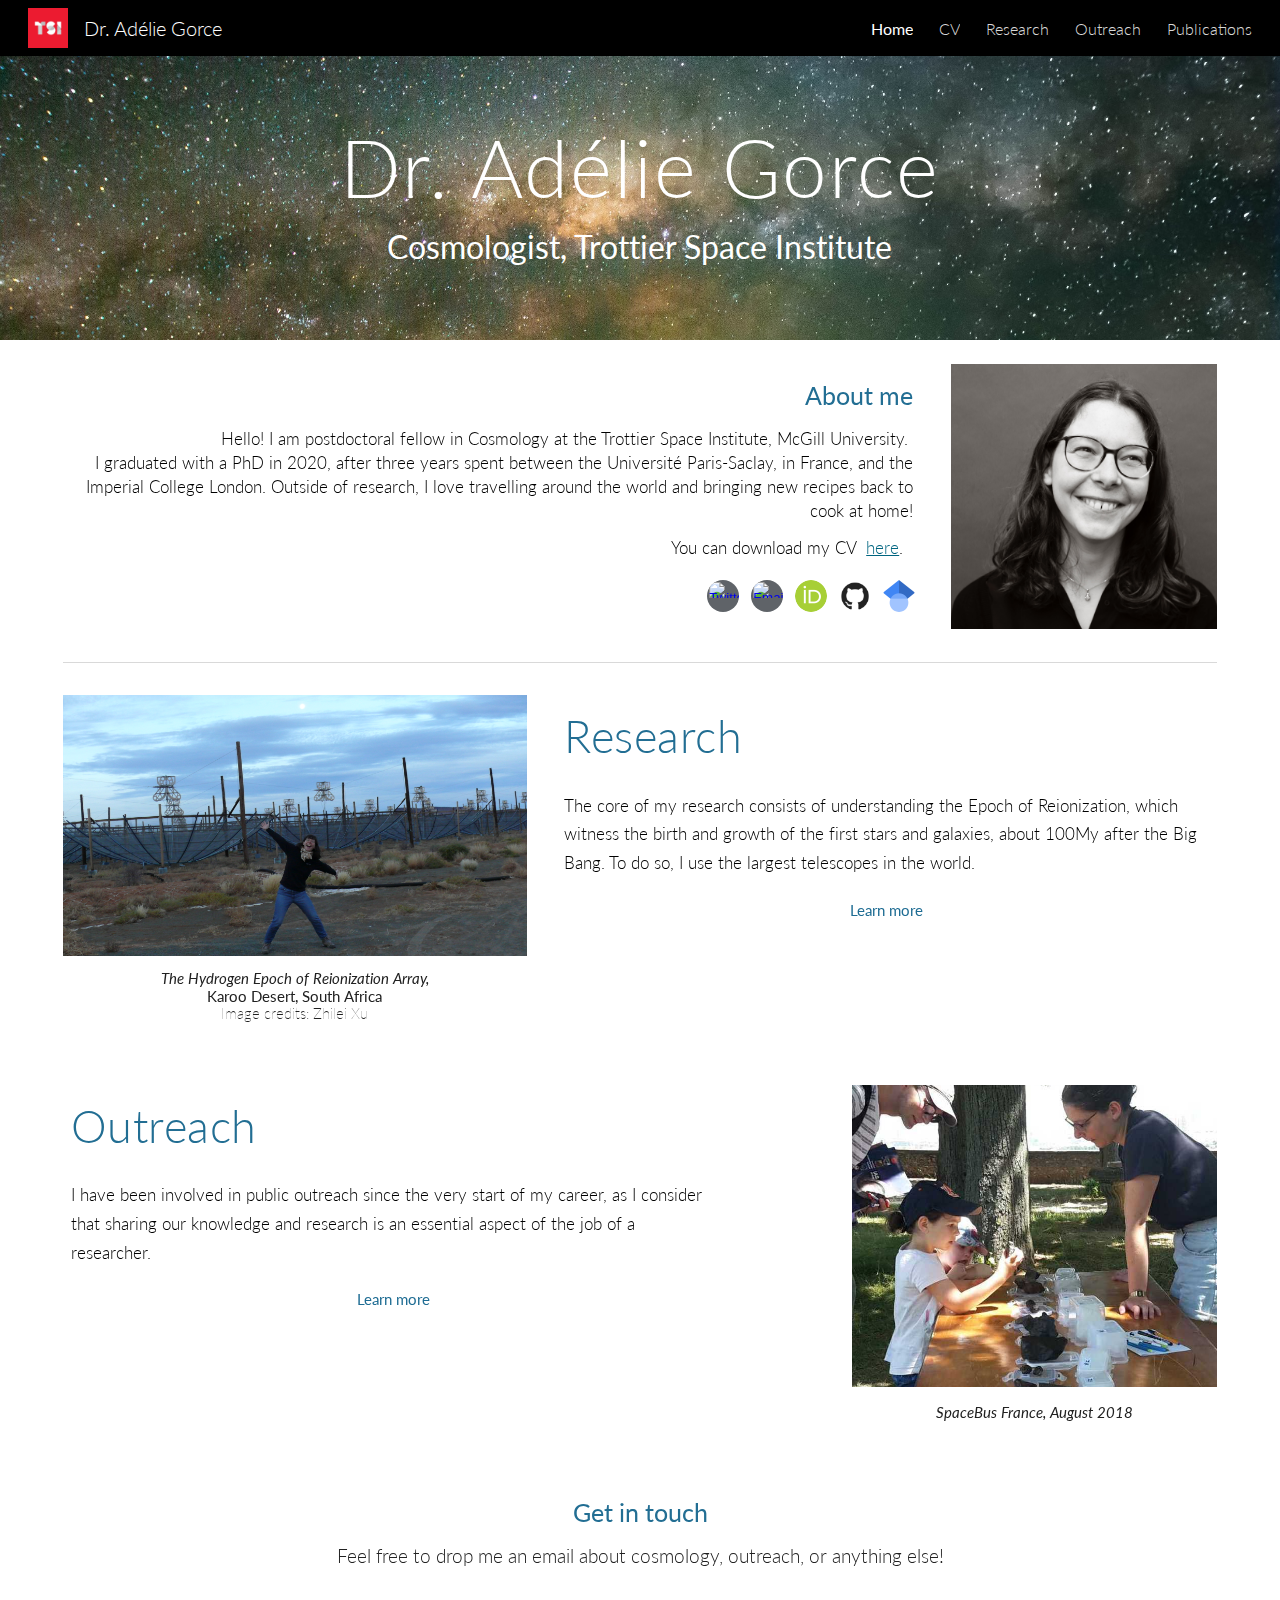
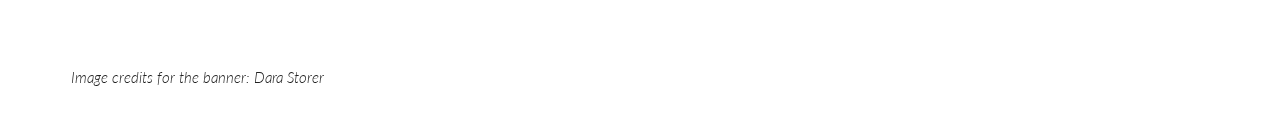
==== Home.html @ de523c7a "Added site pictures" ====
<!DOCTYPE html><html lang="en"><head><meta charset="utf-8"><script nonce="xFZ-DB6CaqC1_EtNDK1drQ">var DOCS_timing={}; DOCS_timing['sl']=new Date().getTime();</script><script nonce="xFZ-DB6CaqC1_EtNDK1drQ">function _DumpException(e) {throw e;}</script><script nonce="xFZ-DB6CaqC1_EtNDK1drQ">_docs_flag_initialData={"docs-ails":"docs_warm","docs-fwds":"docs_nf","docs-crs":"docs_crs_nfd","docs-fl":1,"docs-l1lc":7,"docs-l1lm":"unknown","docs-l2lc":7,"docs-l2lm":"unknown","docs-l2t":0,"docs-orl":9,"docs-shdn":1,"docs-tfh":"","info_params":{"token":"AHL0AtKto4W-mHdZw6TuOHR5piVI-UGzxw:1677596021120"},"docs-eohmo":false,"uls":"{\"langs\":[\"en_CA\"],\"itcs\":[],\"override\":\"\",\"selected\":\"\",\"activated\":false}","scotty_upload_url":"/upload/sites/resumable","docs-net-udmi":500000,"docs-net-udpt":40000,"docs-net-udur":"/upload/blob/sites","docs-net-usud":true,"docs-obsImUrl":"https://ssl.gstatic.com/docs/common/netcheck.gif","docs-efrsde":false,"docs-text-ewf":true,"docs-wfsl":["ca","da","de","en","es","fi","fr","it","nl","no","pt","sv"],"docs-efpsf":true,"docs-ejsfawf":false,"docs-eksfawf":false,"docs-edfn":true,"docs-efpsp":true,"docs-localstore-eidsilfm":false,"docs-ecfdsfj":false,"docs-esreff":false,"docs-ecuach":false,"docs-cclt":2033,"docs-ecci":false,"docs-esi":false,"docs-api-keys":{},"buildLabel":"atari_2023.08-Tue-0500_RC00","docs-show_debug_info":false,"ondlburl":"//docs.google.com","drive_url":"//drive.google.com","app_url":"https://sites.google.com/","docs-itrf":false,"docs-gsmd":"","docs-eidfc":true,"docs-msid":32767,"docs-mif":1000,"docs-icdmt":["image/png","image/jpeg"],"docs-rauiu":false,"docs-mip":50000000,"docs-eatt":false,"docs-mib":50000000,"docs-mid":2048,"docs-rid":1024,"docs-sup":"","docs-seu":"https://sites.google.com/d/1Ksxao2IYaR6INYoZJVdm6QwtVvaYiHre/edit","docs-crp":"/d/1Ksxao2IYaR6INYoZJVdm6QwtVvaYiHre/p/18YQhB7fpCAA8FFAHOoiD18oKYyTHAZwx/takeout","docs-crq":"siteRevision\u003d1\u0026pageRevision\u003d1\u0026token\u003dAIS0cV9vLoQZklnDi_GKvCwnA2Jg4npvSxKgDz4eSE83f6O3BTMgXRdWGaH1-l8qQHSl4VUTiTfdKbMxcvU7aQXYgAGaCE87TWa7Zk8my0Bp1fpsMbieu8lqMiqP8d5ZysvuR2vs7Vkn6w%3D%3D\u0026isHead\u003dtrue\u0026placeAllImagesInSiteDir\u003dfalse","docs-ucd":"docs.usercontent.google.com","docs-uptc":["lsrp","ca","sh","noreplica","tam","ntd","ths","ouid","sle","dl","hi","hi_ext","usp","urp","utm_source","utm_medium","utm_campaign","utm_term","utm_content"],"docs-doddn":"","docs-uddn":"","docs-cwsd":"","docs-spdy":false,"xdbcfAllowHostNamePrefix":true,"xdbcfAllowXpc":false,"docs-dbctc":false,"docs-ecid":false,"docs-iror":false,"docs-epq":false,"docs-gsoil":"docs_gsus","docs-ilbefsd":false,"docs-lbefm":0,"docs-lbesty":0,"docs-thtea":false,"docs-tdc":"[{\"id\":\"0:Basics\",\"name\":\"Basics\",\"deletedIds\":[]},{\"id\":\"0:Brochures\",\"name\":\"Brochures \\u0026 newsletters\",\"deletedIds\":[]},{\"id\":\"0:Calendars\",\"name\":\"Calendars \\u0026 schedules\",\"deletedIds\":[]},{\"id\":\"0:Business\",\"name\":\"Contracts, onboarding, and other forms\",\"deletedIds\":[]},{\"id\":\"0:Finance\",\"name\":\"Finance \\u0026 accounting\",\"deletedIds\":[]},{\"id\":\"0:Letters\",\"name\":\"Letters\",\"deletedIds\":[]},{\"id\":\"0:Reports\",\"name\":\"Reports \\u0026 proposals\",\"deletedIds\":[]},{\"id\":\"0:Planners\",\"name\":\"Trackers\",\"deletedIds\":[]},{\"id\":\"Unparented\",\"name\":\"Uncategorized\",\"deletedIds\":[\"0:NoTemplateCategories\"]}]","docs-ttt":0,"docs-tcdtc":"[]","docs-mtdl":500,"docs-ividtg":false,"docs-tdcp":0,"docs-tdvc":false,"docs-tmbp":false,"docs-hetsdd":false,"docs-hetsdiaow":false,"docs-tintd":false,"docs-tafl":true,"docs-erdiiv":false,"docs-ecei":false,"docs-acap":["docs.security.access_capabilities",1,1,1,1,1,1,1,1,1,1,1,1,1,1,1,0,1,1,0,0,0,0],"docs-ci":"1Ksxao2IYaR6INYoZJVdm6QwtVvaYiHre","docs-eccfs":false,"docs-eefufd":false,"docs-ndt":"Untitled site","docs-prn":"Google Sites","docs-een":false,"docs-as":"","docs-etdimo":false,"docs-mdck":"","docs-mriim":1800000,"docs-eccbs":false,"docs-rlmp":true,"docs-mmpt":9000,"docs-erd":false,"docs-erfar":false,"docs-ensb":false,"docs-ddts":false,"docs-uootuns":false,"docs-amawso":false,"docs-ofmpp":false,"docs-anlpfdo":false,"docs-eslars":true,"docs-eem":false,"docs-phe":"","docs-glu":"","docs-wsu":"","docs-wsup":"","docs-pse":"PROD","docs-sccfo":"PROD","docs-eridm":false,"docs-pid":"101232132586285736012","docs-eedmlf":false,"docs-emmda":false,"docs-ricocpb":false,"docs-rdowr":false,"docs-effnp":false,"docs-cttmtbr":0,"docs-eaaswoc":false,"docs-edlo":false,"docs-cttmteq":0,"docos-edces":false,"docs-dec":false,"docs-eiasrpu":false,"docs-ectt":false,"docs-ebbouf":false,"docs-ecgd":false,"docs-pcfloc":false,"docs-dsps":false,"docs-embmd":true,"docs-hft":"","docs-ececs":false,"docs-ecurf":false,"docs-efsii":false,"docs-elcfd":false,"docs-edmitm":false,"docs-enjec":false,"server_time_ms":1677596021123,"gaia_session_id":"","app-bc":"#3f51b5","enable_iframed_embed_api":false,"docs-isb":false,"docs-agdc":false,"docs-anddc":true,"docs-adndldc":false,"docs-dhnap":"sites.google.com","docs-ds":"https","docs-text-efrnma":false,"docs-clibs":1000,"docs-cirts":0,"docs-cide":true,"docs-cn":"","docs-dom":false,"docs-epbqbl":false,"docs-ecer":false,"docs-ecir":false,"docs-ecssl":false,"docs-ecped":false,"docs-ecprgba":false,"docs-eccc":false,"docs-echiu":true,"docs-edpq":false,"docs-edamc":false,"docs-edomic":false,"docos-eddltc":true,"docos-edcab":true,"docs-eddm":false,"docs-edsi":false,"kix-edrat":false,"kix-edratv2":false,"docs-edhqlfr":false,"docs-eehlb":false,"docs-reiie":true,"docs-fwd":false,"docs-efpgwb":false,"docs-efu":false,"docs-eibu":false,"docs-eibs":false,"docs-eiecr":true,"docs-eimlfh":false,"docs-eiemu":false,"docs-eir":false,"docs-elds":false,"docs-eoso":false,"docs-epmi":false,"docs-eph":false,"docs-epat":true,"docs-net-erseh":false,"docs-esbws":false,"kix-eshcmp":false,"docs-essph":false,"docs-eswwu":false,"docs-ete":false,"docs-eud":false,"docs-eult":false,"docs-ekwb":false,"docs-extcd":false,"docs-net-ehfeb":false,"docs-hcwidu":false,"docs-ipmmp":true,"docs-ipuv":true,"docs-tdd":false,"docs-plimif":20.0,"docs-rsc":"","docs-rgifem":true,"docs-sptm":false,"docs-ssi":false,"docs-uenla":false,"docs-uetm":false,"docs-uht":"","docs-uoci":"","docs-wia":"MORE_ICONS","docs-gth":"","docs-ndsom":[],"docs-dm":"application/vnd.google-apps.drive-sdk.897606708560","docs-sdsom":[],"docs-po":"https://sites.google.com","docs-to":"https://sites.google.com","docs-egit":false,"opendv":false,"onePickImportDocumentUrl":"","opmbs":50000000,"opmpd":7071,"opbu":"https://docs.google.com/picker","opru":"https://sites.google.com/relay.html","opdu":true,"ophi":"atari","opst":"","opuci":"","docs-eopiiv2":true,"projector_base_url":"//drive.google.com","docs-drk":[],"docs-erkpp":false,"docs-erkfsu":true,"docs-pn":171,"docs-ct":"s","docs-rn":1989902459,"docs-idu":false,"docs-cpv":1,"docs-hecud":false,"docs-heoi":false,"docs-urouih":false,"docs-alu":"https://myaccount.google.com/language","docs-hue":"adelie.gorce@gmail.com","docs-ect":true,"docs-edt":true,"docs-cpks":["[\"bfc5b9f7080895e1\",\"AAVFbsEjDxE7R4aJxmsNcJ5FoTrox9UhHFRX4Oqv4SLa9colWlBo18YkP3C+mSDJFdw9d/3FL06j\"]","[\"d2118726c1ac2cba\",\"AK2fzyAWh124qkiPYFdPR1HVyWSWtb2IZgOocLkpN+VhOi+GSoo4aqaw73eFpBOv1SmlVcksYKdu\"]"],"docs-hasid":"Sites","docs-hdod":"sites.google.com","docs-ehci":false,"docs-hdck":"AIzaSyCF97XfLoejM9NhWDAZeOcjC6kOEsEmv6A","docs-hucs":true,"docs-hufcm":false,"docs-hunca":false,"docs-cbrs":50,"docs-caru":"https://clients6.google.com","docs-cbau":"https://drive.google.com","docs-cfru":"https://lh3.google.com","docs-ctak":"AIzaSyAWGrfCCr7albM3lmCc937gx4uIphbpeKQ","docs-cgav":0,"docs-cci":2,"docs-gap":"/drive/v2internal","jobset":"prod","docs-eafn":false,"docs-nad":"sites.google.com","docs-ccwt":80,"docs-epcc":false,"docs-eqspdcc":false,"docs-eqspdcd":false,"docs-esehbc":false,"docs-esehbd":false,"docs-sqcuu":true,"docs-uaid":false,"docs-uaqs":0,"docs-sol":false,"docs-dvs":1,"docs-dac":1,"docs-ilbrc":true,"docs-dlpe":false,"docs-eirj":false,"docs-erre":true,"docs-epvh":false,"docs-erfm":true,"enable_omnibox":true,"docs-eqam":false,"docs-euaool":false,"docs-eua":false,"docs-ebfgf":false,"docs-uahnt":"","docs-esap":true,"docs-efib":false,"docs-se":false,"docs-eaa":false,"docs-eecs":false,"docs-eisib":true,"docs-emtr":false,"docs-dafjera":false,"docs-daflia":false,"docs-dafgfma":false,"docs-fta-fnrhci":false,"docs-essu":true,"atari-emtpr":false,"atari-ebidm":true,"atari-ebids":false,"atari-emasgcfrg":true,"atari-edtm":true,"atari-eibrm":false,"atari-ectm":false,"atari-ects":false,"atari-ebam":true,"docs-text-elei":false,"docs-text-usc":true,"atari-bae":true,"docs-text-etsrdpn":false,"docs-text-etsrds":false,"docs-text-erdfs":false,"docs-text-encps":false,"docs-text-eeves":false,"docs-text-endes":false,"docs-text-etocls":false,"docs-text-escpv":false,"docs-text-efts":false,"docs-text-ecfs":false,"docs-text-ecss":false,"docs-text-evs":false,"docs-text-etvs":false,"docs-text-etvls":false,"docs-text-ethples":false,"docs-text-echs":false,"docs-text-eessips":false,"docs-text-eesntps":false,"docs-text-eesss":false,"docs-text-etls":false,"docs-text-eses":false,"docs-text-etes":false,"docs-text-ems":false,"docs-text-edctps":false,"docs-text-edctzs":false,"docs-text-eetsfem":false,"docs-text-eetpm":false,"docs-text-lns":false,"docs-text-ttts":false,"docs-text-edhcfs":false,"docs-text-etb":false,"docs-text-esbefr":false,"docs-text-ipi":false,"docs-etshc":false,"docs-text-tbcb":2.0E7,"docs-text-ftls":true,"docs-efsmsdl":false,"docs-euoftm":false,"docs-text-etof":false,"docs-etbe":false,"docs-text-ehlb":false,"docs-text-epa":true,"docs-text-ecls":true,"docs-text-enbcr":false,"docs-text-svofc":false,"atari-esrt":true,"atari-ofdu":"https://docs.google.com/picker?protocol\u003dgadgets\u0026parent\u003dhttps://sites.google.com/relay.html\u0026hostId\u003datari-fonts\u0026title\u003dFonts\u0026hl\u003den\u0026origin\u003dhttps://sites.google.com\u0026navHidden\u003dtrue\u0026multiselectEnabled\u003dtrue\u0026selectButtonLabel\u003dOK\u0026nav\u003d((%22fonts%22))","atari-jefp":"/_/jserror","enable_csi":false,"csi_service_name":"","docs-jepp":"/_","docs-fpid":104240,"docs-enable_feedback_svg":true,"docs-hauc":true,"docs-huogmb":true,"docs-eeii":false,"docs-eldi":false,"docs-dli":false,"docs-liap":"/logImpressions","ilcm":{"eui":"AHKXmL31z0BInPYUME2AAj6kpFmcTyAXAlgvGrfe6F2slxtVBKUiAkSD0w2KB1AzeS_rpISUmpqK","je":1,"sstu":1677596021131846,"si":"CMyUqpe8uP0CFRFfHwodZnMFPQ","gsc":null,"ei":[5703839,5704621,5706832,5706836,5707711,5724153,5734412,5735806,5737254,5737441,5737800,5738529,5740814,5743124,5747263,5748029,5751766,5752694,5753329,5754229,5760348,5760827,5762729,5764268,5765551,5766777,5767851,5772865,5773678,5773834,5774347,5774385,5776517,5776853,5776917,5777194,5779802,5780205,14101306,14101502,14101510,14101534,48966122,49369425,49372443,49375322,49376001,49378889,49451559,49453045,49453794,49472071,49487578,49499456,49512373,49622831,49623181,49624080,49644023,49700904,49703991,49765382,49796937,49816165,49822929,49837788,49839579,49842863,49882822,49898325,49923487,49973419,49979307,50022334,50263472,50291080,50313182,50322323],"crc":0,"cvi":[]},"docs-ccdil":false,"docs-eil":true,"docs-eoi":false,"docs-ema":true,"docs-emi":true,"docs-eeytpgc":true,"docs-feytpgc":false,"docs-nrfd":false,"docs-dcr":false,"docs-saww":false,"docs-eytpgcv":0,"docs-jscb":false}; _docs_flag_cek='OqGLvfO_6z3NbFba77vbjQ\x3d\x3d'; if (window['DOCS_timing']) {DOCS_timing['ifdld']=new Date().getTime();}</script><meta name="viewport" content="width=device-width, initial-scale=1"><meta http-equiv="X-UA-Compatible" content="IE=edge"><meta name="referrer" content="strict-origin-when-cross-origin"><link rel="icon" href="https://ssl.gstatic.com/atari/images/public/favicon.ico"><link href="https://fonts.googleapis.com/css?family=Lato%3A300%2C300italic%2C400%2C400italic%2C700%2C700italic&display=swap" rel="stylesheet" nonce="IoZYrYeXfXjmvQR4C-hB-g"><link href="https://fonts.googleapis.com/css?family=Google+Sans:400,500|Roboto:300,400,500,700|Source+Code+Pro:400,700&display=swap" rel="stylesheet" nonce="IoZYrYeXfXjmvQR4C-hB-g"><style nonce="IoZYrYeXfXjmvQR4C-hB-g">@media only screen and (max-width: 479px){.puwcIf{font-size: 20.0pt;}}@media only screen and (min-width: 480px) and (max-width: 767px){.puwcIf{font-size: 22.0pt;}}@media only screen and (min-width: 768px) and (max-width: 1279px){.puwcIf{font-size: 24.0pt;}}@media only screen and (min-width: 1280px){.puwcIf{font-size: 24.0pt;}}@media only screen and (max-width: 479px){.afVDVd{font-size: 40.0pt;}}@media only screen and (min-width: 480px) and (max-width: 767px){.afVDVd{font-size: 51.0pt;}}@media only screen and (min-width: 768px) and (max-width: 1279px){.afVDVd{font-size: 60.0pt;}}@media only screen and (min-width: 1280px){.afVDVd{font-size: 60.0pt;}}</style><style nonce="IoZYrYeXfXjmvQR4C-hB-g">/*! normalize.css v2.1.1 | MIT License | git.io/normalize */article,aside,details,figcaption,figure,footer,header,hgroup,main,nav,section,summary{display:block}audio,canvas,video{display:inline-block}audio:not([controls]){display:none;height:0}[hidden]{display:none}html{font-family:sans-serif;-ms-text-size-adjust:100%;-webkit-text-size-adjust:100%}body{margin:0}a:focus{outline:thin dotted}a:active,a:hover{outline:0}h1{font-size:2em;margin:.67em 0}abbr[title]{border-bottom:1px dotted}b,strong{font-weight:bold}dfn{font-style:italic}hr{box-sizing:content-box;height:0}mark{background:#ff0;color:#000}code,kbd,pre,samp{font-family:monospace,serif;font-size:1em}pre{white-space:pre-wrap}q{quotes:"\201C" "\201D" "\2018" "\2019"}small{font-size:80%}sub,sup{font-size:75%;line-height:0;position:relative;vertical-align:baseline}sup{top:-.5em}sub{bottom:-.25em}img{border:0}svg:not(:root){overflow:hidden}figure{margin:0}fieldset{border:1px solid #c0c0c0;margin:0 2px;padding:.35em .625em .75em}legend{border:0;padding:0}button,input,select,textarea{font-family:inherit;font-size:100%;margin:0}button,input{line-height:normal}button,select{text-transform:none}button,html input[type="button"],input[type="reset"],input[type="submit"]{-webkit-appearance:button;cursor:pointer}button[disabled],html input[disabled]{cursor:default}input[type="checkbox"],input[type="radio"]{box-sizing:border-box;padding:0}input[type="search"]{-webkit-appearance:textfield;box-sizing:content-box}input[type="search"]::-webkit-search-cancel-button,input[type="search"]::-webkit-search-decoration{-webkit-appearance:none}button::-moz-focus-inner,input::-moz-focus-inner{border:0;padding:0}textarea{overflow:auto;vertical-align:top}table{border-collapse:collapse;border-spacing:0}.VIpgJd-TzA9Ye-eEGnhe{position:relative;display:-moz-inline-box;display:inline-block}* html .VIpgJd-TzA9Ye-eEGnhe{display:inline}*:first-child+html .VIpgJd-TzA9Ye-eEGnhe{display:inline}group,row,tile{display:block}.XKSfm-Sx9Kwc,.XKSfm-Sx9Kwc-xJ5Hnf{z-index:110}html{height:100%}body{height:100%;padding:0}.fktJzd *,.fktJzd *:before,.fktJzd *:after{-webkit-box-sizing:border-box;-webkit-box-sizing:border-box;box-sizing:border-box}.LS81yb,.oKdM2c{width:100%;margin-top:0;margin-bottom:0;max-width:1280px;*zoom:1}.LS81yb{padding-left:5px;padding-right:5px}.JNdkSc,.jXK9ad,.oaCj6d{-webkit-box-sizing:border-box;box-sizing:border-box;display:inline-block;padding-left:0;padding-right:0;position:relative;vertical-align:top;width:100%}.jXK9ad-SmKAyb{width:100%}.vB4mjb{-webkit-align-items:center;align-items:center;height:64px;display:-webkit-box;display:-webkit-flex;display:flex;-webkit-justify-content:center;justify-content:center;padding:0 12px;width:100%}.jCzMm{overflow:hidden;overflow-wrap:break-word}@media only screen and (max-width:479px){.vB4mjb{height:48px;padding:0 6px}.vB4mjb.phf0q{-webkit-flex-direction:column;flex-direction:column;height:96px}.jCzMm{margin-top:4px;margin-bottom:12px;overflow:hidden;text-align:center;text-overflow:ellipsis;white-space:nowrap;width:100%}.vKRmoe{margin-bottom:8px}.vB4mjb .vKRmoe{padding-left:0}}.vKRmoe{display:-webkit-box;display:-webkit-flex;display:flex;padding-left:23px}.cc0d9d{-webkit-box-flex:0;-webkit-flex:0;flex:0;position:relative;margin-top:10px;display:-webkit-box;display:-webkit-flex;display:flex;-webkit-box-orient:horizontal;-webkit-box-direction:normal;-webkit-flex-direction:row;flex-direction:row;-webkit-box-pack:center;-webkit-justify-content:center;justify-content:center;-webkit-box-align:center;-webkit-align-items:center;align-items:center}.ZbQFKd{height:10px;width:10px;margin:0 4px;background-color:rgb(189,193,198);border-radius:50%;display:inline-block;-webkit-transition:background-color .6s ease,width .4s ease-in-out,height .4s ease-in-out;transition:background-color .6s ease,width .4s ease-in-out,height .4s ease-in-out}.ZbQFKd.iBBDgd{height:0;width:0;margin:0}.ZbQFKd.qIwn1b{height:8px;width:8px}.ZbQFKd.kshb5{height:6px;width:6px}.dVFkob{-webkit-box-flex:0;-webkit-flex:0 1 1.2em;flex:0 1 1.2em;height:1.2em;overflow:hidden;padding:0 8px;text-align:center;display:-webkit-box;display:-webkit-flex;display:flex;-webkit-box-pack:center;-webkit-justify-content:center;justify-content:center;-webkit-box-orient:vertical;-webkit-box-direction:normal;-webkit-flex-direction:column;flex-direction:column;margin-top:10px;position:relative;font-size:9pt}.Ecdcnc{overflow:hidden;position:relative;text-overflow:ellipsis;white-space:nowrap}.L6cTce{display:none!important}::-webkit-scrollbar{height:16px;overflow:visible}::-webkit-scrollbar-button{height:0;width:0}::-webkit-scrollbar-track{background-clip:padding-box;border:solid transparent;border-width:0 0 0 4px}::-webkit-scrollbar-track:horizontal{border-width:4px 0 0}::-webkit-scrollbar-track:hover{background-color:rgba(0,0,0,.05);-webkit-box-shadow:inset 1px 0 0 rgba(0,0,0,.1);box-shadow:inset 1px 0 0 rgba(0,0,0,.1)}::-webkit-scrollbar-track:horizontal:hover{-webkit-box-shadow:inset 0 1px 0 rgba(0,0,0,.1);box-shadow:inset 0 1px 0 rgba(0,0,0,.1)}::-webkit-scrollbar-track:active{background-color:rgba(0,0,0,.05);-webkit-box-shadow:inset 1px 0 0 rgba(0,0,0,.14),inset -1px 0 0 rgba(0,0,0,.07);box-shadow:inset 1px 0 0 rgba(0,0,0,.14),inset -1px 0 0 rgba(0,0,0,.07)}::-webkit-scrollbar-track:horizontal:active{-webkit-box-shadow:inset 0 1px 0 rgba(0,0,0,.14),inset 0 -1px 0 rgba(0,0,0,.07);box-shadow:inset 0 1px 0 rgba(0,0,0,.14),inset 0 -1px 0 rgba(0,0,0,.07)}.tk3N6e-qrhCuc-to915::-webkit-scrollbar-track:hover{background-color:rgba(255,255,255,.1);-webkit-box-shadow:inset 1px 0 0 rgba(255,255,255,.2);box-shadow:inset 1px 0 0 rgba(255,255,255,.2)}.tk3N6e-qrhCuc-to915::-webkit-scrollbar-track:horizontal:hover{-webkit-box-shadow:inset 0 1px 0 rgba(255,255,255,.2);box-shadow:inset 0 1px 0 rgba(255,255,255,.2)}.tk3N6e-qrhCuc-to915::-webkit-scrollbar-track:active{background-color:rgba(255,255,255,.1);-webkit-box-shadow:inset 1px 0 0 rgba(255,255,255,.25),inset -1px 0 0 rgba(255,255,255,.15);box-shadow:inset 1px 0 0 rgba(255,255,255,.25),inset -1px 0 0 rgba(255,255,255,.15)}.tk3N6e-qrhCuc-to915::-webkit-scrollbar-track:horizontal:active{-webkit-box-shadow:inset 0 1px 0 rgba(255,255,255,.25),inset 0 -1px 0 rgba(255,255,255,.15);box-shadow:inset 0 1px 0 rgba(255,255,255,.25),inset 0 -1px 0 rgba(255,255,255,.15)}::-webkit-scrollbar-thumb{min-height:28px;padding:100px 0 0;-webkit-box-shadow:inset 1px 1px 0 rgba(0,0,0,.1),inset 0 -1px 0 rgba(0,0,0,.07);box-shadow:inset 1px 1px 0 rgba(0,0,0,.1),inset 0 -1px 0 rgba(0,0,0,.07)}::-webkit-scrollbar-thumb:horizontal{border-width:6px 1px 1px;padding:0 0 0 100px;-webkit-box-shadow:inset 1px 1px 0 rgba(0,0,0,.1),inset -1px 0 0 rgba(0,0,0,.07);box-shadow:inset 1px 1px 0 rgba(0,0,0,.1),inset -1px 0 0 rgba(0,0,0,.07)}::-webkit-scrollbar-thumb:hover{-webkit-box-shadow:inset 1px 1px 1px rgba(0,0,0,.25);box-shadow:inset 1px 1px 1px rgba(0,0,0,.25)}::-webkit-scrollbar-thumb:active{-webkit-box-shadow:inset 1px 1px 3px rgba(0,0,0,.35);box-shadow:inset 1px 1px 3px rgba(0,0,0,.35)}.tk3N6e-qrhCuc-to915::-webkit-scrollbar-thumb{background-color:rgba(255,255,255,.3);-webkit-box-shadow:inset 1px 1px 0 rgba(255,255,255,.15),inset 0 -1px 0 rgba(255,255,255,.1);box-shadow:inset 1px 1px 0 rgba(255,255,255,.15),inset 0 -1px 0 rgba(255,255,255,.1)}.tk3N6e-qrhCuc-to915::-webkit-scrollbar-thumb:horizontal{-webkit-box-shadow:inset 1px 1px 0 rgba(255,255,255,.15),inset -1px 0 0 rgba(255,255,255,.1);box-shadow:inset 1px 1px 0 rgba(255,255,255,.15),inset -1px 0 0 rgba(255,255,255,.1)}.tk3N6e-qrhCuc-to915::-webkit-scrollbar-thumb:hover{background-color:rgba(255,255,255,.6);-webkit-box-shadow:inset 1px 1px 1px rgba(255,255,255,.37);box-shadow:inset 1px 1px 1px rgba(255,255,255,.37)}.tk3N6e-qrhCuc-to915::-webkit-scrollbar-thumb:active{background-color:rgba(255,255,255,.75);-webkit-box-shadow:inset 1px 1px 3px rgba(255,255,255,.5);box-shadow:inset 1px 1px 3px rgba(255,255,255,.5)}.tk3N6e-qrhCuc-xTH6G::-webkit-scrollbar-track{border-width:0 1px 0 6px}.tk3N6e-qrhCuc-xTH6G::-webkit-scrollbar-track:horizontal{border-width:6px 0 1px}.tk3N6e-qrhCuc-xTH6G::-webkit-scrollbar-track:hover{background-color:rgba(0,0,0,.035);-webkit-box-shadow:inset 1px 1px 0 rgba(0,0,0,.14),inset -1px -1px 0 rgba(0,0,0,.07);box-shadow:inset 1px 1px 0 rgba(0,0,0,.14),inset -1px -1px 0 rgba(0,0,0,.07)}.tk3N6e-qrhCuc-xTH6G.tk3N6e-qrhCuc-to915::-webkit-scrollbar-track:hover{background-color:rgba(255,255,255,.07);-webkit-box-shadow:inset 1px 1px 0 rgba(255,255,255,.25),inset -1px -1px 0 rgba(255,255,255,.15);box-shadow:inset 1px 1px 0 rgba(255,255,255,.25),inset -1px -1px 0 rgba(255,255,255,.15)}.tk3N6e-qrhCuc-xTH6G::-webkit-scrollbar-thumb{border-width:0 1px 0 6px}.tk3N6e-qrhCuc-xTH6G::-webkit-scrollbar-thumb:horizontal{border-width:6px 0 1px}::-webkit-scrollbar-corner{background:transparent}body::-webkit-scrollbar-track-piece{background-clip:padding-box;background-color:#f5f5f5;border:solid #fff;border-width:0 0 0 3px;-webkit-box-shadow:inset 1px 0 0 rgba(0,0,0,.14),inset -1px 0 0 rgba(0,0,0,.07);box-shadow:inset 1px 0 0 rgba(0,0,0,.14),inset -1px 0 0 rgba(0,0,0,.07)}body::-webkit-scrollbar-track-piece:horizontal{border-width:3px 0 0;-webkit-box-shadow:inset 0 1px 0 rgba(0,0,0,.14),inset 0 -1px 0 rgba(0,0,0,.07);box-shadow:inset 0 1px 0 rgba(0,0,0,.14),inset 0 -1px 0 rgba(0,0,0,.07)}body::-webkit-scrollbar-thumb{border-width:1px 1px 1px 5px}body::-webkit-scrollbar-thumb:horizontal{border-width:5px 1px 1px}body::-webkit-scrollbar-corner{background-clip:padding-box;background-color:#f5f5f5;border:solid #fff;border-width:3px 0 0 3px;-webkit-box-shadow:inset 1px 1px 0 rgba(0,0,0,.14);box-shadow:inset 1px 1px 0 rgba(0,0,0,.14)}html{font-size:16px}ul,ul ul{list-style-type:square}.yaqOZd{-webkit-background-size:cover;background-size:cover;display:table;position:relative;table-layout:fixed;width:100%}.IFuOkc{-webkit-background-size:cover;background-size:cover;display:table;table-layout:fixed}@media only screen and (max-width:767px){.yaqOZd,.IFuOkc{padding-bottom:0;padding-top:0}}@media only screen and (min-width:768px){.yaqOZd:not(.LB7kq):not(.WxWicb){padding-bottom:1.5rem;padding-top:1.5rem}}.yaqOZd:before,.IFuOkc:before,.IFuOkc:after,.zfr3Q:before,.baZpAe:before{bottom:0;content:"";display:none;left:0;pointer-events:none;position:absolute;right:0;top:0}.nyKByd .IFuOkc:before{background-color:#212121;opacity:0;display:block}.tpmmCb .IFuOkc:before{background-color:#fff;opacity:0;display:block}.IFuOkc{display:table-cell;height:100%;left:0;pointer-events:none;position:absolute;top:0;width:100%}.WFZZBb .jXK9ad{vertical-align:middle}.cJgDec .aw5Odc,.cJgDec .dhtgD:hover,.cJgDec .dhtgD:visited,.LB7kq .aw5Odc,.LB7kq .dhtgD:hover,.LB7kq .dhtgD:visited{color:inherit}.mYVXT{display:table-cell;vertical-align:middle;width:100%}.nku4ae{max-width:1184px;margin:auto}.nku4ae.U5PNae{max-width:752px;margin:auto}.zfr3Q{font-variant-ligatures:none;margin:0;outline:none;position:relative}.zfr3Q[dir="rtl"]{text-align:right}.TMjjoe:not(.TYR86d){display:block}.qM9fHf{background-color:rgba(0,0,0,.06);font-family:"Source Code Pro","monospace";font-weight:400}.s1gOZb{background-color:rgba(0,0,0,.06);border:1px solid rgba(255,255,255,.12);-webkit-border-radius:3px;border-radius:3px;margin:12px 0 0 0;padding:5px}.FVr0A code{font-family:"Source Code Pro","monospace"}.zfr3Q.FVr0A{line-height:1.4;margin:0}.yaqOZd .zfr3Q:first-child,.zfr3Q:first-child,.BKnRcf:first-child,.UVNKR:first-child,.n8H08c .TYR86d:first-child{margin-top:0;padding-top:0}.yaqOZd .aP9Z7e:first-child+.zfr3Q,.aP9Z7e:first-child+.zfr3Q{margin-top:0;padding-top:0}.yaqOZd .aP9Z7e:first-child,.aP9Z7e:first-child{margin-bottom:0}.yaqOZd .zfr3Q:last-child,.zfr3Q:last-child,.BKnRcf:last-child,.UVNKR:last-child,.n8H08c .TYR86d:last-child{margin-bottom:0;padding-bottom:0}.n8H08c{padding-left:20px;margin:6px 0 0 0}.n8H08c .n8H08c,.n8H08c .TYR86d{margin:6px 0 0 0}.zfr3Q{text-decoration:inherit;color:inherit;font-size:inherit;font-style:inherit;font-weight:inherit}.dhtgD{color:inherit;font-size:inherit;font-style:inherit;font-weight:inherit;text-decoration:underline}.aw5Odc{color:inherit}.dhtgD.rXJpyf,.dhtgD.rXJpyf:hover{color:inherit}a.chg4Jd:focus{outline:0;-webkit-box-shadow:0 0 0 2px #4285f4,0 0 0 3px rgba(255,255,255,.8);box-shadow:0 0 0 2px #4285f4,0 0 0 3px rgba(255,255,255,.8)}a.chg4Jd.HB1eCd-X3SwIb-hSRGPd:focus,a.chg4Jd.HB1eCd-X3SwIb-hSRGPd-di8rgd-KBDgbd:focus{-webkit-box-shadow:none;box-shadow:none}a.HB1eCd-X3SwIb-hSRGPd-di8rgd-KBDgbd{padding:2px;margin:-2px}a.HB1eCd-X3SwIb-hSRGPd-di8rgd-KBDgbd:focus{border:1px dashed;padding:1px}a.HB1eCd-X3SwIb-hSRGPd{padding:2px!important;margin:-2px -2px -2px 4px}a.HB1eCd-X3SwIb-hSRGPd:focus{border:1px dashed;padding:1px!important}::-webkit-scrollbar{-webkit-border-radius:100px;background-color:rgba(0,0,0,0);width:9px}::-webkit-scrollbar-thumb{-webkit-border-radius:100px;background:rgba(0,0,0,.2)}::-webkit-scrollbar-thumb:hover{-webkit-border-radius:100px;background:rgba(0,0,0,.35)}::-webkit-scrollbar-thumb:active{-webkit-border-radius:4px;background:rgba(0,0,0,.45)}.Zjiec:before,.YTv4We:before,.j10yRb:before{bottom:0;content:"";display:none;left:0;pointer-events:none;position:absolute;right:0;top:0}.PsKE7e,.I35ICb>a{color:inherit;font-size:inherit;font-style:inherit;font-weight:inherit}.PsKE7e,.I35ICb>a{text-decoration:inherit}.IKA38e{padding-right:12px}.I35ICb{position:relative}.hDrhEe{padding-left:12px;vertical-align:middle}.aJHbb{cursor:pointer;overflow:hidden}.aJHbb:focus{outline:0}.JzO0Vc{width:250px}.jYxBte{list-style-type:none;margin:0;padding:0}.jYxBte ul{list-style-type:none;padding-left:0}.PsKE7e,.aJHbb{display:block;position:relative;text-overflow:ellipsis;white-space:nowrap}.Zjiec{cursor:pointer;position:relative;text-decoration:none;z-index:20}.Zjiec>span{color:inherit;display:block;outline:none;overflow:hidden;position:relative;text-overflow:ellipsis}.YTv4We{color:white;cursor:pointer;height:55px;outline:none;padding:16px 12px;width:48px}.YTv4We:before{height:32px;left:8px;top:12px;width:32px}.j10yRb{bottom:50%;cursor:pointer;display:inline-block;height:24px;left:-36px;outline:none;padding-left:12px;position:absolute;-webkit-transform:translateY(50%);transform:translateY(50%);vertical-align:middle;width:36px}.j10yRb:before{left:12px}.YTv4We.chg4Jd:focus:before,.j10yRb.chg4Jd:focus:before{color:white;display:block;border-style:solid;border-width:1px}.ZXW7w{opacity:.26}.wFCWne{transition:transform 0.45s cubic-bezier(0.4,0,0.2,1);height:24px;width:24px}.hlJH0,.HBu6N,.cLAGQe{transition:transform 0.45s cubic-bezier(0.4,0,0.2,1)}.wFCWne path.HBu6N.o0iVae{-webkit-transition:all 0.45s cubic-bezier(0.4,0,0.2,1),opacity 0.45s 0.45s;transition:all 0.45s cubic-bezier(0.4,0,0.2,1),opacity 0.45s 0.45s}.wFCWne.o0iVae{-webkit-transform:rotate(90deg);transform:rotate(90deg)}.o0iVae .hlJH0{-webkit-transform:rotate(45deg) translate(0px,5px);transform:rotate(45deg) translate(0px,5px)}.o0iVae .HBu6N{-webkit-transform:rotate(135deg);transform:rotate(135deg);opacity:0}.o0iVae .cLAGQe{-webkit-transform:rotate(135deg) translate(0px,-5px);transform:rotate(135deg) translate(0px,-5px)}.JzO0Vc{-webkit-transition:left 0.5s cubic-bezier(0.4,0,0.2,1);transition:left 0.5s cubic-bezier(0.4,0,0.2,1);-webkit-transition-delay:.125s;transition-delay:.125s;left:-100%;padding-top:56px}.JzO0Vc.jsnVQ{-webkit-transition-delay:0s;transition-delay:0s;-webkit-transition:left 0.5s cubic-bezier(0.4,0,0.2,1);transition:left 0.5s cubic-bezier(0.4,0,0.2,1);left:0}.IKA38e{-webkit-transition:left 0s 0.5s,opacity 0.375s 0.125s cubic-bezier(0.4,0,1,1);transition:left 0s 0.5s,opacity 0.375s 0.125s cubic-bezier(0.4,0,1,1);left:-32px;opacity:0;padding-left:36px}.JzO0Vc .IKA38e.r8s4j-R6PoUb{padding-left:36px}.JzO0Vc .IKA38e.r8s4j-ibL1re{padding-left:56px}.JzO0Vc .IKA38e.r8s4j-c5RTEf{padding-left:76px}.JzO0Vc .IKA38e.r8s4j-II5mzb{padding-left:96px}.JzO0Vc .IKA38e.r8s4j-wNfPc{padding-left:116px}.baH5ib .hDrhEe{padding-left:4px}.baH5ib .j10yRb{left:-32px}.jsnVQ .IKA38e{-webkit-transition:left 0.375s cubic-bezier(0.4,0,1,1),opacity 0.375s cubic-bezier(0.4,0,1,1);transition:left 0.375s cubic-bezier(0.4,0,1,1),opacity 0.375s cubic-bezier(0.4,0,1,1);-webkit-transition-delay:1.125s;transition-delay:1.125s;left:0;opacity:1}.jsnVQ .jYxBte>li:nth-child(1) .IKA38e{-webkit-transition-delay:0.125s;transition-delay:0.125s}.jsnVQ .jYxBte>li:nth-child(2) .IKA38e{-webkit-transition-delay:0.175s;transition-delay:0.175s}.jsnVQ .jYxBte>li:nth-child(3) .IKA38e{-webkit-transition-delay:0.225s;transition-delay:0.225s}.jsnVQ .jYxBte>li:nth-child(4) .IKA38e{-webkit-transition-delay:0.275s;transition-delay:0.275s}.jsnVQ .jYxBte>li:nth-child(5) .IKA38e{-webkit-transition-delay:0.325s;transition-delay:0.325s}.jsnVQ .jYxBte>li:nth-child(6) .IKA38e{-webkit-transition-delay:0.375s;transition-delay:0.375s}.jsnVQ .jYxBte>li:nth-child(7) .IKA38e{-webkit-transition-delay:0.425s;transition-delay:0.425s}.jsnVQ .jYxBte>li:nth-child(8) .IKA38e{-webkit-transition-delay:0.475s;transition-delay:0.475s}.jsnVQ .jYxBte>li:nth-child(9) .IKA38e{-webkit-transition-delay:0.525s;transition-delay:0.525s}.jsnVQ .jYxBte>li:nth-child(10) .IKA38e{-webkit-transition-delay:0.575s;transition-delay:0.575s}.jsnVQ .jYxBte>li:nth-child(11) .IKA38e{-webkit-transition-delay:0.625s;transition-delay:0.625s}.jsnVQ .jYxBte>li:nth-child(12) .IKA38e{-webkit-transition-delay:0.675s;transition-delay:0.675s}.jsnVQ .jYxBte>li:nth-child(13) .IKA38e{-webkit-transition-delay:0.725s;transition-delay:0.725s}.jsnVQ .jYxBte>li:nth-child(14) .IKA38e{-webkit-transition-delay:0.775s;transition-delay:0.775s}.jsnVQ .jYxBte>li:nth-child(15) .IKA38e{-webkit-transition-delay:0.825s;transition-delay:0.825s}.jsnVQ .jYxBte>li:nth-child(16) .IKA38e{-webkit-transition-delay:0.875s;transition-delay:0.875s}.jsnVQ .jYxBte>li:nth-child(17) .IKA38e{-webkit-transition-delay:0.925s;transition-delay:0.925s}.jsnVQ .jYxBte>li:nth-child(18) .IKA38e{-webkit-transition-delay:0.975s;transition-delay:0.975s}.jsnVQ .jYxBte>li:nth-child(19) .IKA38e{-webkit-transition-delay:1.025s;transition-delay:1.025s}.jsnVQ .jYxBte>li:nth-child(20) .IKA38e{-webkit-transition-delay:1.075s;transition-delay:1.075s}.oGuwee{overflow:hidden;position:relative}.VcS63b{-webkit-transition:margin-top 0.25s cubic-bezier(0.4,0,0.2,1);transition:margin-top 0.25s cubic-bezier(0.4,0,0.2,1)}.dvmRw{height:24px;width:24px}.K4B8Y,.MrYMx{transition:transform 0.25s cubic-bezier(0.4,0,0.2,1)}svg.FWGjId .K4B8Y{-webkit-transform:rotate(-90deg);transform:rotate(-90deg)}svg.FWGjId .MrYMx{-webkit-transform:rotate(90deg);transform:rotate(90deg)}.Fpy8Db .hDrhEe{white-space:normal}.hDrhEe.HlqNPb.chg4Jd:focus{-webkit-box-shadow:inset 0 0 0 1px rgba(255,255,255,.8),inset 0 0 0 3px #4285f4;box-shadow:inset 0 0 0 1px rgba(255,255,255,.8),inset 0 0 0 3px #4285f4}.PxsaWe{cursor:not-allowed}.WbHktd{cursor:default}.VsJjtf{display:inline-block;max-width:300px;overflow:visible;position:relative;text-align:left;-webkit-transition:opacity 0ms 300ms;transition:opacity 0ms 300ms;vertical-align:middle;white-space:nowrap}.RPRy1e .IKA38e{left:0;opacity:1;padding-left:32px}.RPRy1e .oGuwee .IKA38e{padding-left:48px}.jgXgSe{display:inline-block;max-width:240px;position:relative;vertical-align:top}.mBHtvb{cursor:pointer;display:inline-block;margin-left:3px;outline:none;overflow:hidden;padding-left:4px;padding-right:2px;vertical-align:top}.mBHtvb>svg{height:12px;-webkit-transform:scale(2);transform:scale(2);vertical-align:middle;width:12px}.T7RySe .oGuwee{list-style-type:none}.oXBWEc:not([more-menu-item]){margin:0;padding:0}.eWDljc{-webkit-box-shadow:0 0 10px rgba(0,0,0,.55);box-shadow:0 0 10px rgba(0,0,0,.55)}.ZmrVpf{display:none}.RPRy1e .G95ACe.IKA38e{padding-left:32px}.G95ACe .j10yRb{display:none}.G95ACe .aJHbb{opacity:.7}.ijMPi{-webkit-transition:height .3s;transition:height .3s;overflow:hidden}.ijMPi .PsKE7e{-webkit-transition:padding-left .3s;transition:padding-left .3s}.PMD4Hd{display:none}.Qrrb5{display:inline-block;overflow:hidden;padding:10px 12px;vertical-align:middle}.Qrrb5>div{display:inline-block;vertical-align:top}.rgLkl{background-color:transparent;cursor:default;display:inline-block;height:2px;position:relative;vertical-align:middle;width:2px}li.VsJjtf:nth-last-child(2) .rgLkl{display:none}.RPRy1e{-webkit-border-radius:2px;border-radius:2px;left:-28px;overflow-y:auto;padding:8px 0;position:absolute;width:240px}.RM9ulf{visibility:hidden;position:fixed;z-index:5000;color:#fff;pointer-events:none}.RM9ulf.catR2e{max-width:90%;max-height:90%}.R8qYlc{-webkit-border-radius:2px;border-radius:2px;background-color:rgba(97,97,97,0.902);position:absolute;left:0;width:100%;height:100%;opacity:0;-webkit-transform:scale(0,0.5);-webkit-transform:scale(0,0.5);transform:scale(0,0.5);-webkit-transform-origin:inherit;-webkit-transform-origin:inherit;transform-origin:inherit}.AZnilc{display:block;position:relative;font-size:10px;font-weight:500;padding:5px 8px 6px;opacity:0}.RM9ulf.qs41qe .R8qYlc{opacity:1;-webkit-transform:scale(1,1);-webkit-transform:scale(1,1);transform:scale(1,1)}.RM9ulf.catR2e .AZnilc{word-wrap:break-word}.RM9ulf.qs41qe .AZnilc{opacity:1}.RM9ulf.AXm5jc .AZnilc{font-size:14px;padding:8px 16px}.RM9ulf.u5lFJe{-webkit-transition-property:-webkit-transform;-webkit-transition-property:-webkit-transform;transition-property:-webkit-transform;-webkit-transition-property:transform;transition-property:transform;-webkit-transition-property:transform,-webkit-transform;transition-property:transform,-webkit-transform;-webkit-transition-duration:200ms;-webkit-transition-duration:200ms;transition-duration:200ms;-webkit-transition-timing-function:cubic-bezier(0.24,1,0.32,1);-webkit-transition-timing-function:cubic-bezier(0.24,1,0.32,1);transition-timing-function:cubic-bezier(0.24,1,0.32,1)}.RM9ulf.u5lFJe .R8qYlc{-webkit-transition-property:opacity,-webkit-transform;-webkit-transition-property:opacity,-webkit-transform;transition-property:opacity,-webkit-transform;-webkit-transition-property:opacity,transform;transition-property:opacity,transform;-webkit-transition-property:opacity,transform,-webkit-transform;transition-property:opacity,transform,-webkit-transform;-webkit-transition-duration:50ms,200ms;-webkit-transition-duration:50ms,200ms;transition-duration:50ms,200ms;-webkit-transition-timing-function:linear,cubic-bezier(0.24,1,0.32,1);-webkit-transition-timing-function:linear,cubic-bezier(0.24,1,0.32,1);transition-timing-function:linear,cubic-bezier(0.24,1,0.32,1)}.RM9ulf.u5lFJe .AZnilc{-webkit-transition-property:opacity;-webkit-transition-property:opacity;transition-property:opacity;-webkit-transition-duration:150ms;-webkit-transition-duration:150ms;transition-duration:150ms;-webkit-transition-delay:50ms;-webkit-transition-delay:50ms;transition-delay:50ms;-webkit-transition-timing-function:cubic-bezier(0,0,0.6,1);-webkit-transition-timing-function:cubic-bezier(0,0,0.6,1);transition-timing-function:cubic-bezier(0,0,0.6,1)}.RM9ulf.xCxor{-webkit-transition-property:opacity;-webkit-transition-property:opacity;transition-property:opacity;-webkit-transition-duration:70ms;-webkit-transition-duration:70ms;transition-duration:70ms;-webkit-transition-delay:0ms;-webkit-transition-delay:0ms;transition-delay:0ms;-webkit-transition-timing-function:linear;-webkit-transition-timing-function:linear;transition-timing-function:linear}.NBxL9e{-webkit-transition:opacity 0.15s cubic-bezier(0.4,0,0.2,1) 0.15s;transition:opacity 0.15s cubic-bezier(0.4,0,0.2,1) 0.15s;background-color:rgba(0,0,0,.5);bottom:0;left:0;opacity:0;position:fixed;right:0;top:0;z-index:5000}.NBxL9e.iWO5td{-webkit-transition:opacity 0.05s cubic-bezier(0.4,0,0.2,1);transition:opacity 0.05s cubic-bezier(0.4,0,0.2,1);opacity:1}.QSj8ac{-webkit-box-align:center;box-align:center;-webkit-align-items:center;align-items:center;display:-webkit-box;display:-webkit-flex;display:flex;-webkit-box-orient:vertical;box-orient:vertical;-webkit-flex-direction:column;flex-direction:column;bottom:0;left:0;padding:0 5%;position:absolute;right:0;top:0;transition:-webkit-transform .4s cubic-bezier(0.4,0,0.2,1);-webkit-transition:-webkit-transform .4s cubic-bezier(0.4,0,0.2,1);-webkit-transition:transform .4s cubic-bezier(0.4,0,0.2,1);transition:transform .4s cubic-bezier(0.4,0,0.2,1);-webkit-transition:transform .4s cubic-bezier(0.4,0,0.2,1),-webkit-transform .4s cubic-bezier(0.4,0,0.2,1);transition:transform .4s cubic-bezier(0.4,0,0.2,1),-webkit-transform .4s cubic-bezier(0.4,0,0.2,1)}.bJHJLe,.C40Us{display:block;height:3em}.pdYghb>.bJHJLe,.pdYghb>.C40Us{-webkit-box-flex:1;box-flex:1;-webkit-flex-grow:1;flex-grow:1}.Inn9w{-webkit-flex-shrink:1;flex-shrink:1;max-height:100%}.Inn9w:focus{outline:none}@-webkit-keyframes quantumWizBoxInkSpread{0%{-webkit-transform:translate(-50%,-50%) scale(0.2);-webkit-transform:translate(-50%,-50%) scale(0.2);transform:translate(-50%,-50%) scale(0.2)}to{-webkit-transform:translate(-50%,-50%) scale(2.2);-webkit-transform:translate(-50%,-50%) scale(2.2);transform:translate(-50%,-50%) scale(2.2)}}@keyframes quantumWizBoxInkSpread{0%{-webkit-transform:translate(-50%,-50%) scale(0.2);-webkit-transform:translate(-50%,-50%) scale(0.2);transform:translate(-50%,-50%) scale(0.2)}to{-webkit-transform:translate(-50%,-50%) scale(2.2);-webkit-transform:translate(-50%,-50%) scale(2.2);transform:translate(-50%,-50%) scale(2.2)}}@-webkit-keyframes quantumWizIconFocusPulse{0%{-webkit-transform:translate(-50%,-50%) scale(1.5);-webkit-transform:translate(-50%,-50%) scale(1.5);transform:translate(-50%,-50%) scale(1.5);opacity:0}to{-webkit-transform:translate(-50%,-50%) scale(2);-webkit-transform:translate(-50%,-50%) scale(2);transform:translate(-50%,-50%) scale(2);opacity:1}}@keyframes quantumWizIconFocusPulse{0%{-webkit-transform:translate(-50%,-50%) scale(1.5);-webkit-transform:translate(-50%,-50%) scale(1.5);transform:translate(-50%,-50%) scale(1.5);opacity:0}to{-webkit-transform:translate(-50%,-50%) scale(2);-webkit-transform:translate(-50%,-50%) scale(2);transform:translate(-50%,-50%) scale(2);opacity:1}}@-webkit-keyframes quantumWizRadialInkSpread{0%{-webkit-transform:scale(1.5);-webkit-transform:scale(1.5);transform:scale(1.5);opacity:0}to{-webkit-transform:scale(2.5);-webkit-transform:scale(2.5);transform:scale(2.5);opacity:1}}@keyframes quantumWizRadialInkSpread{0%{-webkit-transform:scale(1.5);-webkit-transform:scale(1.5);transform:scale(1.5);opacity:0}to{-webkit-transform:scale(2.5);-webkit-transform:scale(2.5);transform:scale(2.5);opacity:1}}@-webkit-keyframes quantumWizRadialInkFocusPulse{0%{-webkit-transform:scale(2);-webkit-transform:scale(2);transform:scale(2);opacity:0}to{-webkit-transform:scale(2.5);-webkit-transform:scale(2.5);transform:scale(2.5);opacity:1}}@keyframes quantumWizRadialInkFocusPulse{0%{-webkit-transform:scale(2);-webkit-transform:scale(2);transform:scale(2);opacity:0}to{-webkit-transform:scale(2.5);-webkit-transform:scale(2.5);transform:scale(2.5);opacity:1}}.O0WRkf{-webkit-user-select:none;-webkit-transition:background .2s .1s;transition:background .2s .1s;border:0;-webkit-border-radius:3px;border-radius:3px;cursor:pointer;display:inline-block;font-size:14px;font-weight:500;min-width:4em;outline:none;overflow:hidden;position:relative;text-align:center;text-transform:uppercase;-webkit-tap-highlight-color:transparent;z-index:0}.A9jyad{font-size:13px;line-height:16px}.zZhnYe{-webkit-transition:box-shadow .28s cubic-bezier(0.4,0,0.2,1);transition:box-shadow .28s cubic-bezier(0.4,0,0.2,1);background:#dfdfdf;-webkit-box-shadow:0px 2px 2px 0px rgba(0,0,0,.14),0px 3px 1px -2px rgba(0,0,0,.12),0px 1px 5px 0px rgba(0,0,0,.2);box-shadow:0px 2px 2px 0px rgba(0,0,0,.14),0px 3px 1px -2px rgba(0,0,0,.12),0px 1px 5px 0px rgba(0,0,0,.2)}.zZhnYe.qs41qe{-webkit-transition:box-shadow .28s cubic-bezier(0.4,0,0.2,1);transition:box-shadow .28s cubic-bezier(0.4,0,0.2,1);-webkit-transition:background .8s;transition:background .8s;-webkit-box-shadow:0px 8px 10px 1px rgba(0,0,0,.14),0px 3px 14px 2px rgba(0,0,0,.12),0px 5px 5px -3px rgba(0,0,0,.2);box-shadow:0px 8px 10px 1px rgba(0,0,0,.14),0px 3px 14px 2px rgba(0,0,0,.12),0px 5px 5px -3px rgba(0,0,0,.2)}.e3Duub{color:#fff}.e3Duub a,.e3Duub a:hover,.e3Duub a:link,.e3Duub a:visited{background:#4285f4;color:#fff}.HQ8yf a{color:#4285f4}.UxubU,.UxubU a{color:#fff}.ZFr60d{position:absolute;top:0;right:0;bottom:0;left:0;background-color:transparent}.O0WRkf.u3bW4e .ZFr60d{background-color:rgba(0,0,0,.12)}.UxubU.u3bW4e .ZFr60d{background-color:rgba(255,255,255,.3)}.e3Duub.u3bW4e .ZFr60d{background-color:rgba(0,0,0,0.122)}.HQ8yf.u3bW4e .ZFr60d{background-color:rgba(66,133,244,.15)}.Vwe4Vb{-webkit-transform:translate(-50%,-50%) scale(0);transform:translate(-50%,-50%) scale(0);-webkit-transition:opacity .2s ease,visibility 0s ease .2s,-webkit-transform 0s ease .2s;-webkit-transition:opacity .2s ease,visibility 0s ease .2s,transform 0s ease .2s;transition:opacity .2s ease,visibility 0s ease .2s,transform 0s ease .2s;-webkit-transition:opacity .2s ease,visibility 0s ease .2s,transform 0s ease .2s,-webkit-transform 0s ease .2s;transition:opacity .2s ease,visibility 0s ease .2s,transform 0s ease .2s,-webkit-transform 0s ease .2s;-webkit-transition:opacity .2s ease,visibility 0s ease .2s,-webkit-transform 0s ease .2s;transition:opacity .2s ease,visibility 0s ease .2s,-webkit-transform 0s ease .2s;-webkit-background-size:cover;background-size:cover;left:0;opacity:0;pointer-events:none;position:absolute;top:0;visibility:hidden}.O0WRkf.qs41qe .Vwe4Vb{-webkit-transform:translate(-50%,-50%) scale(2.2);transform:translate(-50%,-50%) scale(2.2);opacity:1;visibility:visible}.O0WRkf.qs41qe.M9Bg4d .Vwe4Vb{transition:-webkit-transform 0.3s cubic-bezier(0,0,0.2,1),opacity .2s cubic-bezier(0,0,0.2,1);-webkit-transition:opacity .2s cubic-bezier(0,0,0.2,1),-webkit-transform 0.3s cubic-bezier(0,0,0.2,1);-webkit-transition:opacity .2s cubic-bezier(0,0,0.2,1),-webkit-transform 0.3s cubic-bezier(0,0,0.2,1);transition:opacity .2s cubic-bezier(0,0,0.2,1),-webkit-transform 0.3s cubic-bezier(0,0,0.2,1);-webkit-transition:transform 0.3s cubic-bezier(0,0,0.2,1),opacity .2s cubic-bezier(0,0,0.2,1);transition:transform 0.3s cubic-bezier(0,0,0.2,1),opacity .2s cubic-bezier(0,0,0.2,1);-webkit-transition:transform 0.3s cubic-bezier(0,0,0.2,1),opacity .2s cubic-bezier(0,0,0.2,1),-webkit-transform 0.3s cubic-bezier(0,0,0.2,1);transition:transform 0.3s cubic-bezier(0,0,0.2,1),opacity .2s cubic-bezier(0,0,0.2,1),-webkit-transform 0.3s cubic-bezier(0,0,0.2,1)}.O0WRkf.j7nIZb .Vwe4Vb{-webkit-transform:translate(-50%,-50%) scale(2.2);transform:translate(-50%,-50%) scale(2.2);visibility:visible}.oG5Srb .Vwe4Vb,.zZhnYe .Vwe4Vb{background-image:radial-gradient(circle farthest-side,rgba(0,0,0,.12),rgba(0,0,0,.12) 80%,rgba(0,0,0,0) 100%)}.HQ8yf .Vwe4Vb{background-image:radial-gradient(circle farthest-side,rgba(66,133,244,.25),rgba(66,133,244,.25) 80%,rgba(66,133,244,0) 100%)}.e3Duub .Vwe4Vb{background-image:radial-gradient(circle farthest-side,#3367d6,#3367d6 80%,rgba(51,103,214,0) 100%)}.UxubU .Vwe4Vb{background-image:radial-gradient(circle farthest-side,rgba(255,255,255,.3),rgba(255,255,255,.3) 80%,rgba(255,255,255,0) 100%)}.O0WRkf.RDPZE{-webkit-box-shadow:none;box-shadow:none;color:rgba(68,68,68,0.502);cursor:default;fill:rgba(68,68,68,0.502)}.zZhnYe.RDPZE{background:rgba(153,153,153,.1)}.UxubU.RDPZE{color:rgba(255,255,255,0.502);fill:rgba(255,255,255,0.502)}.UxubU.zZhnYe.RDPZE{background:rgba(204,204,204,.1)}.CwaK9{position:relative}.RveJvd{display:inline-block;margin:.5em}.mUbCce{-webkit-user-select:none;-webkit-transition:background .3s;transition:background .3s;border:0;-webkit-border-radius:50%;border-radius:50%;cursor:pointer;display:inline-block;-webkit-flex-shrink:0;-webkit-flex-shrink:0;flex-shrink:0;height:48px;outline:none;overflow:hidden;position:relative;text-align:center;-webkit-tap-highlight-color:transparent;width:48px;z-index:0}.mUbCce>.TpQm9d{height:48px;width:48px}.mUbCce.u3bW4e,.mUbCce.qs41qe,.mUbCce.j7nIZb{-webkit-transform:translateZ(0);-webkit-mask-image:-webkit-radial-gradient(circle,white 100%,black 100%)}.YYBxpf{-webkit-border-radius:0;border-radius:0;overflow:visible}.YYBxpf.u3bW4e,.YYBxpf.qs41qe,.YYBxpf.j7nIZb{-webkit-mask-image:none}.fKz7Od{color:rgba(0,0,0,.54);fill:rgba(0,0,0,.54)}.p9Nwte{color:rgba(255,255,255,.75);fill:rgba(255,255,255,.75)}.fKz7Od.u3bW4e{background-color:rgba(0,0,0,.12)}.p9Nwte.u3bW4e{background-color:rgba(204,204,204,.25)}.YYBxpf.u3bW4e{background-color:transparent}.VTBa7b{-webkit-transform:translate(-50%,-50%) scale(0);transform:translate(-50%,-50%) scale(0);-webkit-transition:opacity .2s ease,visibility 0s ease .2s,-webkit-transform 0s ease .2s;-webkit-transition:opacity .2s ease,visibility 0s ease .2s,transform 0s ease .2s;transition:opacity .2s ease,visibility 0s ease .2s,transform 0s ease .2s;-webkit-transition:opacity .2s ease,visibility 0s ease .2s,transform 0s ease .2s,-webkit-transform 0s ease .2s;transition:opacity .2s ease,visibility 0s ease .2s,transform 0s ease .2s,-webkit-transform 0s ease .2s;-webkit-transition:opacity .2s ease,visibility 0s ease .2s,-webkit-transform 0s ease .2s;transition:opacity .2s ease,visibility 0s ease .2s,-webkit-transform 0s ease .2s;-webkit-background-size:cover;background-size:cover;left:0;opacity:0;pointer-events:none;position:absolute;top:0;visibility:hidden}.YYBxpf.u3bW4e .VTBa7b{-webkit-animation:quantumWizIconFocusPulse .7s infinite alternate;animation:quantumWizIconFocusPulse .7s infinite alternate;height:100%;left:50%;top:50%;width:100%;visibility:visible}.mUbCce.qs41qe .VTBa7b{-webkit-transform:translate(-50%,-50%) scale(2.2);transform:translate(-50%,-50%) scale(2.2);opacity:1;visibility:visible}.mUbCce.qs41qe.M9Bg4d .VTBa7b{transition:-webkit-transform 0.3s cubic-bezier(0,0,0.2,1),opacity .2s cubic-bezier(0,0,0.2,1);-webkit-transition:opacity .2s cubic-bezier(0,0,0.2,1),-webkit-transform 0.3s cubic-bezier(0,0,0.2,1);-webkit-transition:opacity .2s cubic-bezier(0,0,0.2,1),-webkit-transform 0.3s cubic-bezier(0,0,0.2,1);transition:opacity .2s cubic-bezier(0,0,0.2,1),-webkit-transform 0.3s cubic-bezier(0,0,0.2,1);-webkit-transition:transform 0.3s cubic-bezier(0,0,0.2,1),opacity .2s cubic-bezier(0,0,0.2,1);transition:transform 0.3s cubic-bezier(0,0,0.2,1),opacity .2s cubic-bezier(0,0,0.2,1);-webkit-transition:transform 0.3s cubic-bezier(0,0,0.2,1),opacity .2s cubic-bezier(0,0,0.2,1),-webkit-transform 0.3s cubic-bezier(0,0,0.2,1);transition:transform 0.3s cubic-bezier(0,0,0.2,1),opacity .2s cubic-bezier(0,0,0.2,1),-webkit-transform 0.3s cubic-bezier(0,0,0.2,1)}.mUbCce.j7nIZb .VTBa7b{-webkit-transform:translate(-50%,-50%) scale(2.2);transform:translate(-50%,-50%) scale(2.2);visibility:visible}.fKz7Od .VTBa7b{background-image:radial-gradient(circle farthest-side,rgba(0,0,0,.12),rgba(0,0,0,.12) 80%,rgba(0,0,0,0) 100%)}.p9Nwte .VTBa7b{background-image:radial-gradient(circle farthest-side,rgba(204,204,204,.25),rgba(204,204,204,.25) 80%,rgba(204,204,204,0) 100%)}.mUbCce.RDPZE{color:rgba(0,0,0,.26);fill:rgba(0,0,0,.26);cursor:default}.p9Nwte.RDPZE{color:rgba(255,255,255,0.502);fill:rgba(255,255,255,0.502)}.xjKiLb{position:relative;top:50%}.xjKiLb>span{display:inline-block;position:relative}.I7OXgf{-webkit-box-align:stretch;box-align:stretch;-webkit-align-items:stretch;align-items:stretch;display:-webkit-box;display:-webkit-flex;display:flex;-webkit-box-orient:vertical;box-orient:vertical;-webkit-flex-direction:column;flex-direction:column;box-shadow:0 1px 3px 0 rgba(60,64,67,.3),0 4px 8px 3px rgba(60,64,67,.15);background-color:#fff;-webkit-border-radius:8px;border-radius:8px;max-width:24em;outline:1px solid transparent;overflow:hidden;position:relative;transition:-webkit-transform .225s cubic-bezier(0,0,0.2,1);-webkit-transition:-webkit-transform .225s cubic-bezier(0,0,0.2,1);-webkit-transition:transform .225s cubic-bezier(0,0,0.2,1);transition:transform .225s cubic-bezier(0,0,0.2,1);-webkit-transition:transform .225s cubic-bezier(0,0,0.2,1),-webkit-transform .225s cubic-bezier(0,0,0.2,1);transition:transform .225s cubic-bezier(0,0,0.2,1),-webkit-transform .225s cubic-bezier(0,0,0.2,1)}.I7OXgf.HVo9if{width:256px}.I7OXgf.GKheFe{max-width:100%;width:400px}.I7OXgf.TcAFyb{max-width:100%;width:544px}.xiutKc .I7OXgf{padding:0}.I7OXgf.kdCdqc{transition:-webkit-transform .15s cubic-bezier(0.4,0,1,1);-webkit-transition:-webkit-transform .15s cubic-bezier(0.4,0,1,1);-webkit-transition:transform .15s cubic-bezier(0.4,0,1,1);transition:transform .15s cubic-bezier(0.4,0,1,1);-webkit-transition:transform .15s cubic-bezier(0.4,0,1,1),-webkit-transform .15s cubic-bezier(0.4,0,1,1);transition:transform .15s cubic-bezier(0.4,0,1,1),-webkit-transform .15s cubic-bezier(0.4,0,1,1)}.ZEeHrd.CAwICe{-webkit-transform:scale(0.8);-webkit-transform:scale(0.8);transform:scale(0.8)}.ZEeHrd.kdCdqc{-webkit-transform:scale(0.9);-webkit-transform:scale(0.9);transform:scale(0.9)}.l8mKC.CAwICe,.l8mKC.kdCdqc{-webkit-transform:translateY(50%);-webkit-transform:translateY(50%);transform:translateY(50%)}.TsMwdd.CAwICe{-webkit-transform:scale(0.8) translateY(100%);-webkit-transform:scale(0.8) translateY(100%);transform:scale(0.8) translateY(100%)}.uBdAJe>.bJHJLe,.uBdAJe>.C40Us,.fwQRxe>.bJHJLe{-webkit-box-flex:1;box-flex:1;-webkit-flex-grow:1;flex-grow:1}.fwQRxe>.C40Us{-webkit-box-flex:2;box-flex:2;-webkit-flex-grow:2;flex-grow:2}.rzobpc>.bJHJLe{-webkit-box-flex:0;box-flex:0;-webkit-flex-grow:0;flex-grow:0}.rzobpc>.C40Us,.obqKJf>.bJHJLe{-webkit-box-flex:1;box-flex:1;-webkit-flex-grow:1;flex-grow:1}.obqKJf>.I7OXgf{-webkit-box-flex:2;box-flex:2;-webkit-flex-grow:2;flex-grow:2}.obqKJf>.C40Us{-webkit-box-flex:1;box-flex:1;-webkit-flex-grow:1;flex-grow:1}.xiutKc{-webkit-box-align:stretch;box-align:stretch;-webkit-align-items:stretch;align-items:stretch;padding:0}.xiutKc>.I7OXgf{-webkit-box-flex:2;box-flex:2;-webkit-flex-grow:2;flex-grow:2;-webkit-border-radius:0;border-radius:0;left:0;max-width:100%;right:0}.xiutKc>.C40Us,.xiutKc>.bJHJLe{-webkit-box-flex:0;box-flex:0;-webkit-flex-grow:0;flex-grow:0;height:0}.df5yGe{display:-webkit-box;display:-webkit-flex;display:flex;-webkit-flex-shrink:0;flex-shrink:0;font-family:"Google Sans",Roboto,Arial,sans-serif;font-size:16px;font-weight:500;letter-spacing:.1px;line-height:24px}.VhQQpd .df5yGe{padding-bottom:0}.xiutKc .df5yGe{display:none}.feojCc{font-family:"Google Sans",Roboto,Arial,sans-serif;font-size:16px;font-weight:500;letter-spacing:.1px;line-height:24px;-webkit-flex-shrink:0;flex-shrink:0;box-pack:justify;-webkit-box-pack:justify;-webkit-justify-content:space-between;justify-content:space-between;background-color:#fff;border-bottom:#dadce0 1px solid;color:#3c4043;display:none}.xiutKc .feojCc{display:-webkit-box;display:-webkit-flex;display:flex}.Shk6y{-webkit-box-flex:1;box-flex:1;-webkit-flex-grow:1;flex-grow:1;-webkit-flex-shrink:1;flex-shrink:1;margin:18px 24px 16px 24px;min-width:0;word-wrap:break-word}.Shk6y.Gx4dqb{text-align:center}.feojCc .Shk6y{margin:16px}.feojCc .Shk6y.irNx2b{margin-left:0}.feojCc .b9xlif{display:none}.jFptUc{display:-webkit-box;display:-webkit-flex;display:-webkit-box;display:-webkit-flex;display:flex}.df5yGe .jFptUc{display:none}.NFUcsb .ORmQmd{float:right;margin-right:4px;margin-top:4px}.UYUfn{-webkit-box-flex:2;box-flex:2;-webkit-flex-grow:2;flex-grow:2;-webkit-flex-shrink:2;flex-shrink:2;font-family:Roboto,Arial,sans-serif;font-size:14px;font-weight:400;letter-spacing:.2px;line-height:20px;display:block;outline:none;overflow-y:auto;padding:0 24px}.fNxzgd .UYUfn{padding-top:20px}.Niudaf .UYUfn{padding-bottom:24px}.xiutKc .UYUfn{padding:16px}.OE6hId{display:-webkit-box;display:-webkit-flex;display:flex;-webkit-flex-shrink:0;flex-shrink:0;box-pack:end;-webkit-box-pack:end;-webkit-justify-content:flex-end;justify-content:flex-end;line-height:0;padding:16px 8px 8px 24px}.xiutKc .OE6hId{display:none}.jzUkrb{box-pack:end;-webkit-box-pack:end;-webkit-justify-content:flex-end;justify-content:flex-end;display:none}.xiutKc .jzUkrb{-webkit-box-align:center;box-align:center;-webkit-align-items:center;align-items:center;display:-webkit-box;display:-webkit-flex;display:flex;margin:0 16px}.ARrCac.O0WRkf.C0oVfc,.OE6hId .O0WRkf.C0oVfc{min-width:64px}.ARrCac+.ARrCac{margin-left:8px}.feojCc .ORmQmd{-webkit-align-self:center;-webkit-align-self:center;align-self:center;margin:0 4px;position:initial}.iOct6d{margin-top:8px}.hvREyb{-webkit-box-align:center;-webkit-align-items:center;-webkit-align-items:center;align-items:center;display:-webkit-box;display:-webkit-flex;display:-webkit-box;display:-webkit-flex;display:flex;-webkit-box-pack:center;-webkit-justify-content:center;-webkit-justify-content:center;justify-content:center}.VnX4Cd .wnIM7,.VnX4Cd .XGSlvc{display:-webkit-box;display:-webkit-flex;display:-webkit-box;display:-webkit-flex;display:flex;-webkit-box-flex:1;-webkit-flex-grow:1;-webkit-box-flex:1;box-flex:1;-webkit-flex-grow:1;flex-grow:1;min-width:0}.VfPpkd-Sx9Kwc .VfPpkd-P5QLlc{background-color:#fff;background-color:var(--mdc-theme-surface,#fff)}.VfPpkd-Sx9Kwc .VfPpkd-IE5DDf,.VfPpkd-Sx9Kwc .VfPpkd-P5QLlc-GGAcbc{background-color:rgba(0,0,0,.32)}.VfPpkd-Sx9Kwc .VfPpkd-k2Wrsb{color:rgba(0,0,0,.87)}.VfPpkd-Sx9Kwc .VfPpkd-cnG4Wd{color:rgba(0,0,0,.6)}.VfPpkd-Sx9Kwc .VfPpkd-zMU9ub{color:#000;color:var(--mdc-theme-on-surface,#000)}.VfPpkd-Sx9Kwc .VfPpkd-zMU9ub .VfPpkd-Bz112c-Jh9lGc::before,.VfPpkd-Sx9Kwc .VfPpkd-zMU9ub .VfPpkd-Bz112c-Jh9lGc::after{background-color:#000;background-color:var(--mdc-ripple-color,var(--mdc-theme-on-surface,#000))}.VfPpkd-Sx9Kwc .VfPpkd-zMU9ub:hover .VfPpkd-Bz112c-Jh9lGc::before,.VfPpkd-Sx9Kwc .VfPpkd-zMU9ub.VfPpkd-ksKsZd-XxIAqe-OWXEXe-ZmdkE .VfPpkd-Bz112c-Jh9lGc::before{opacity:.04;opacity:var(--mdc-ripple-hover-opacity,0.04)}.VfPpkd-Sx9Kwc .VfPpkd-zMU9ub.VfPpkd-ksKsZd-mWPk3d-OWXEXe-AHe6Kc-XpnDCe .VfPpkd-Bz112c-Jh9lGc::before,.VfPpkd-Sx9Kwc .VfPpkd-zMU9ub:not(.VfPpkd-ksKsZd-mWPk3d):focus .VfPpkd-Bz112c-Jh9lGc::before{-webkit-transition-duration:75ms;transition-duration:75ms;opacity:.12;opacity:var(--mdc-ripple-focus-opacity,0.12)}.VfPpkd-Sx9Kwc .VfPpkd-zMU9ub:not(.VfPpkd-ksKsZd-mWPk3d) .VfPpkd-Bz112c-Jh9lGc::after{-webkit-transition:opacity 150ms linear;transition:opacity 150ms linear}.VfPpkd-Sx9Kwc .VfPpkd-zMU9ub:not(.VfPpkd-ksKsZd-mWPk3d):active .VfPpkd-Bz112c-Jh9lGc::after{-webkit-transition-duration:75ms;transition-duration:75ms;opacity:.12;opacity:var(--mdc-ripple-press-opacity,0.12)}.VfPpkd-Sx9Kwc .VfPpkd-zMU9ub.VfPpkd-ksKsZd-mWPk3d{--mdc-ripple-fg-opacity:var(--mdc-ripple-press-opacity,0.12)}.VfPpkd-Sx9Kwc.VfPpkd-Sx9Kwc-OWXEXe-s2gQvd .VfPpkd-k2Wrsb,.VfPpkd-Sx9Kwc.VfPpkd-Sx9Kwc-OWXEXe-s2gQvd .VfPpkd-T0kwCb,.VfPpkd-Sx9Kwc.VfPpkd-Sx9Kwc-OWXEXe-s2gQvd.VfPpkd-Sx9Kwc-XuHpsb-clz4Ic-yePe5c .VfPpkd-T0kwCb{border-color:rgba(0,0,0,.12)}.VfPpkd-Sx9Kwc.VfPpkd-Sx9Kwc-OWXEXe-s2gQvd .VfPpkd-k2Wrsb{border-bottom:1px solid rgba(0,0,0,.12);margin-bottom:0}.VfPpkd-Sx9Kwc.VfPpkd-Sx9Kwc-XuHpsb-clz4Ic-tJHJj.VfPpkd-Sx9Kwc-OWXEXe-n9oEIb .VfPpkd-oclYLd{-webkit-box-shadow:0 3px 1px -2px rgba(0,0,0,.2),0 2px 2px 0 rgba(0,0,0,.14),0 1px 5px 0 rgba(0,0,0,.12);box-shadow:0 3px 1px -2px rgba(0,0,0,.2),0 2px 2px 0 rgba(0,0,0,.14),0 1px 5px 0 rgba(0,0,0,.12)}.VfPpkd-Sx9Kwc .VfPpkd-P5QLlc{-webkit-border-radius:4px;border-radius:4px;-webkit-border-radius:var(--mdc-shape-medium,4px);border-radius:var(--mdc-shape-medium,4px)}.VfPpkd-P5QLlc{-webkit-box-shadow:0 11px 15px -7px rgba(0,0,0,.2),0 24px 38px 3px rgba(0,0,0,.14),0 9px 46px 8px rgba(0,0,0,.12);box-shadow:0 11px 15px -7px rgba(0,0,0,.2),0 24px 38px 3px rgba(0,0,0,.14),0 9px 46px 8px rgba(0,0,0,.12)}.VfPpkd-k2Wrsb{-webkit-font-smoothing:antialiased;font-family:Roboto,sans-serif;font-family:var(--mdc-typography-headline6-font-family,var(--mdc-typography-font-family,Roboto,sans-serif));font-size:1.25rem;font-size:var(--mdc-typography-headline6-font-size,1.25rem);line-height:2rem;line-height:var(--mdc-typography-headline6-line-height,2rem);font-weight:500;font-weight:var(--mdc-typography-headline6-font-weight,500);letter-spacing:.0125em;letter-spacing:var(--mdc-typography-headline6-letter-spacing,0.0125em);text-decoration:inherit;text-decoration:var(--mdc-typography-headline6-text-decoration,inherit);text-transform:inherit;text-transform:var(--mdc-typography-headline6-text-transform,inherit)}.VfPpkd-cnG4Wd{-webkit-font-smoothing:antialiased;font-family:Roboto,sans-serif;font-family:var(--mdc-typography-body1-font-family,var(--mdc-typography-font-family,Roboto,sans-serif));font-size:1rem;font-size:var(--mdc-typography-body1-font-size,1rem);line-height:1.5rem;line-height:var(--mdc-typography-body1-line-height,1.5rem);font-weight:400;font-weight:var(--mdc-typography-body1-font-weight,400);letter-spacing:.03125em;letter-spacing:var(--mdc-typography-body1-letter-spacing,0.03125em);text-decoration:inherit;text-decoration:var(--mdc-typography-body1-text-decoration,inherit);text-transform:inherit;text-transform:var(--mdc-typography-body1-text-transform,inherit)}.VfPpkd-Sx9Kwc,.VfPpkd-IE5DDf{position:fixed;top:0;left:0;-webkit-align-items:center;align-items:center;-webkit-justify-content:center;justify-content:center;-webkit-box-sizing:border-box;box-sizing:border-box;width:100%;height:100%}.VfPpkd-Sx9Kwc{display:none;z-index:7;z-index:var(--mdc-dialog-z-index,7)}.VfPpkd-Sx9Kwc .VfPpkd-cnG4Wd{padding:20px 24px 20px 24px}.VfPpkd-Sx9Kwc .VfPpkd-P5QLlc{min-width:280px}@media (max-width:592px){.VfPpkd-Sx9Kwc .VfPpkd-P5QLlc{max-width:-webkit-calc(100vw - 32px);max-width:calc(100vw - 32px)}}@media (min-width:592px){.VfPpkd-Sx9Kwc .VfPpkd-P5QLlc{max-width:560px}}.VfPpkd-Sx9Kwc .VfPpkd-P5QLlc{max-height:-webkit-calc(100% - 32px);max-height:calc(100% - 32px)}.VfPpkd-Sx9Kwc.VfPpkd-Sx9Kwc-OWXEXe-n9oEIb .VfPpkd-P5QLlc{max-width:none}@media (max-width:960px){.VfPpkd-Sx9Kwc.VfPpkd-Sx9Kwc-OWXEXe-n9oEIb .VfPpkd-P5QLlc{max-height:560px;width:560px}.VfPpkd-Sx9Kwc.VfPpkd-Sx9Kwc-OWXEXe-n9oEIb .VfPpkd-P5QLlc .VfPpkd-zMU9ub{right:-12px}}@media (max-width:720px) and (max-width:672px){.VfPpkd-Sx9Kwc.VfPpkd-Sx9Kwc-OWXEXe-n9oEIb .VfPpkd-P5QLlc{width:-webkit-calc(100vw - 112px);width:calc(100vw - 112px)}}@media (max-width:720px) and (min-width:672px){.VfPpkd-Sx9Kwc.VfPpkd-Sx9Kwc-OWXEXe-n9oEIb .VfPpkd-P5QLlc{width:560px}}@media (max-width:720px) and (max-height:720px){.VfPpkd-Sx9Kwc.VfPpkd-Sx9Kwc-OWXEXe-n9oEIb .VfPpkd-P5QLlc{max-height:-webkit-calc(100vh - 160px);max-height:calc(100vh - 160px)}}@media (max-width:720px) and (min-height:720px){.VfPpkd-Sx9Kwc.VfPpkd-Sx9Kwc-OWXEXe-n9oEIb .VfPpkd-P5QLlc{max-height:560px}}@media (max-width:720px){.VfPpkd-Sx9Kwc.VfPpkd-Sx9Kwc-OWXEXe-n9oEIb .VfPpkd-P5QLlc .VfPpkd-zMU9ub{right:-12px}}@media (max-width:720px) and (max-height:400px),(max-width:600px),(min-width:720px) and (max-height:400px){.VfPpkd-Sx9Kwc.VfPpkd-Sx9Kwc-OWXEXe-n9oEIb .VfPpkd-P5QLlc{height:100%;max-height:100vh;max-width:100vw;width:100vw;-webkit-border-radius:0;border-radius:0}.VfPpkd-Sx9Kwc.VfPpkd-Sx9Kwc-OWXEXe-n9oEIb .VfPpkd-P5QLlc .VfPpkd-zMU9ub{-webkit-box-ordinal-group:-1;-webkit-order:-1;order:-1;left:-12px}.VfPpkd-Sx9Kwc.VfPpkd-Sx9Kwc-OWXEXe-n9oEIb .VfPpkd-P5QLlc .VfPpkd-oclYLd{padding:0 16px 9px;-webkit-justify-content:flex-start;justify-content:flex-start}.VfPpkd-Sx9Kwc.VfPpkd-Sx9Kwc-OWXEXe-n9oEIb .VfPpkd-P5QLlc .VfPpkd-k2Wrsb{margin-left:-webkit-calc(16px - 2*12px);margin-left:calc(16px - 2*12px)}}@media (min-width:960px){.VfPpkd-Sx9Kwc.VfPpkd-Sx9Kwc-OWXEXe-n9oEIb .VfPpkd-P5QLlc{width:-webkit-calc(100vw - 400px);width:calc(100vw - 400px)}.VfPpkd-Sx9Kwc.VfPpkd-Sx9Kwc-OWXEXe-n9oEIb .VfPpkd-P5QLlc .VfPpkd-zMU9ub{right:-12px}}.VfPpkd-Sx9Kwc.VfPpkd-IE5DDf-OWXEXe-L6cTce .VfPpkd-IE5DDf{opacity:0}.VfPpkd-IE5DDf{opacity:0;z-index:-1}.VfPpkd-wzTsW{display:-webkit-box;display:-webkit-flex;display:flex;-webkit-flex-direction:row;flex-direction:row;-webkit-align-items:center;align-items:center;-webkit-justify-content:space-around;justify-content:space-around;-webkit-box-sizing:border-box;box-sizing:border-box;height:100%;-webkit-transform:scale(0.8);transform:scale(0.8);opacity:0;pointer-events:none}.VfPpkd-P5QLlc{position:relative;display:-webkit-box;display:-webkit-flex;display:flex;-webkit-flex-direction:column;flex-direction:column;-webkit-box-flex:0;box-flex:0;-webkit-flex-grow:0;flex-grow:0;-webkit-flex-shrink:0;flex-shrink:0;-webkit-box-sizing:border-box;box-sizing:border-box;max-width:100%;max-height:100%;pointer-events:auto;overflow-y:auto}.VfPpkd-P5QLlc .VfPpkd-BFbNVe-bF1uUb{width:100%;height:100%;top:0;left:0}[dir=rtl] .VfPpkd-P5QLlc,.VfPpkd-P5QLlc[dir=rtl]{text-align:right}@media screen and (forced-colors:active),(-ms-high-contrast:active){.VfPpkd-P5QLlc{outline:2px solid windowText}}.VfPpkd-P5QLlc::before{position:absolute;-webkit-box-sizing:border-box;box-sizing:border-box;width:100%;height:100%;top:0;left:0;border:2px solid transparent;-webkit-border-radius:inherit;border-radius:inherit;content:"";pointer-events:none}@media screen and (forced-colors:active){.VfPpkd-P5QLlc::before{border-color:CanvasText}}@media screen and (-ms-high-contrast:active),screen and (-ms-high-contrast:none){.VfPpkd-P5QLlc::before{content:none}}.VfPpkd-k2Wrsb{display:block;position:relative;-webkit-flex-shrink:0;flex-shrink:0;-webkit-box-sizing:border-box;box-sizing:border-box;margin:0 0 1px;padding:0 24px 9px}.VfPpkd-k2Wrsb::before{display:inline-block;width:0;height:40px;content:"";vertical-align:0}[dir=rtl] .VfPpkd-k2Wrsb,.VfPpkd-k2Wrsb[dir=rtl]{text-align:right}.VfPpkd-Sx9Kwc-OWXEXe-s2gQvd .VfPpkd-k2Wrsb{margin-bottom:1px;padding-bottom:15px}.VfPpkd-Sx9Kwc-OWXEXe-n9oEIb .VfPpkd-oclYLd{-webkit-align-items:baseline;align-items:baseline;border-bottom:1px solid transparent;display:-webkit-inline-box;display:-webkit-inline-flex;display:inline-flex;-webkit-justify-content:space-between;justify-content:space-between;padding:0 24px 9px;z-index:1}@media screen and (forced-colors:active){.VfPpkd-Sx9Kwc-OWXEXe-n9oEIb .VfPpkd-oclYLd{border-bottom-color:CanvasText}}.VfPpkd-Sx9Kwc-OWXEXe-n9oEIb .VfPpkd-oclYLd .VfPpkd-zMU9ub{right:-12px}.VfPpkd-Sx9Kwc-OWXEXe-n9oEIb .VfPpkd-k2Wrsb{margin-bottom:0;padding:0;border-bottom:0}.VfPpkd-Sx9Kwc-OWXEXe-n9oEIb.VfPpkd-Sx9Kwc-OWXEXe-s2gQvd .VfPpkd-k2Wrsb{border-bottom:0;margin-bottom:0}.VfPpkd-Sx9Kwc-OWXEXe-n9oEIb .VfPpkd-zMU9ub{top:5px}.VfPpkd-Sx9Kwc-OWXEXe-n9oEIb.VfPpkd-Sx9Kwc-OWXEXe-s2gQvd .VfPpkd-T0kwCb{border-top:1px solid transparent}@media screen and (forced-colors:active){.VfPpkd-Sx9Kwc-OWXEXe-n9oEIb.VfPpkd-Sx9Kwc-OWXEXe-s2gQvd .VfPpkd-T0kwCb{border-top-color:CanvasText}}.VfPpkd-Sx9Kwc-OWXEXe-n9oEIb-OWXEXe-diJVc .VfPpkd-zMU9ub{margin-top:4px}.VfPpkd-Sx9Kwc-OWXEXe-n9oEIb-OWXEXe-diJVc.VfPpkd-Sx9Kwc-OWXEXe-s2gQvd .VfPpkd-zMU9ub{margin-top:0}.VfPpkd-cnG4Wd{-webkit-box-flex:1;box-flex:1;-webkit-flex-grow:1;flex-grow:1;-webkit-box-sizing:border-box;box-sizing:border-box;margin:0;overflow:auto}.VfPpkd-cnG4Wd>:first-child{margin-top:0}.VfPpkd-cnG4Wd>:last-child{margin-bottom:0}.VfPpkd-k2Wrsb+.VfPpkd-cnG4Wd,.VfPpkd-oclYLd+.VfPpkd-cnG4Wd{padding-top:0}.VfPpkd-Sx9Kwc-OWXEXe-s2gQvd .VfPpkd-k2Wrsb+.VfPpkd-cnG4Wd{padding-top:8px;padding-bottom:8px}.VfPpkd-cnG4Wd .VfPpkd-StrnGf-rymPhb:first-child:last-child{padding:6px 0 0}.VfPpkd-Sx9Kwc-OWXEXe-s2gQvd .VfPpkd-cnG4Wd .VfPpkd-StrnGf-rymPhb:first-child:last-child{padding:0}.VfPpkd-T0kwCb{display:-webkit-box;display:-webkit-flex;display:flex;position:relative;-webkit-flex-shrink:0;flex-shrink:0;-webkit-flex-wrap:wrap;flex-wrap:wrap;-webkit-align-items:center;align-items:center;-webkit-justify-content:flex-end;justify-content:flex-end;-webkit-box-sizing:border-box;box-sizing:border-box;min-height:52px;margin:0;padding:8px;border-top:1px solid transparent}@media screen and (forced-colors:active){.VfPpkd-T0kwCb{border-top-color:CanvasText}}.VfPpkd-Sx9Kwc-OWXEXe-eu7FSc .VfPpkd-T0kwCb{-webkit-flex-direction:column;flex-direction:column;-webkit-align-items:flex-end;align-items:flex-end}.VfPpkd-M1klYe{margin-left:8px;margin-right:0;max-width:100%;text-align:right}[dir=rtl] .VfPpkd-M1klYe,.VfPpkd-M1klYe[dir=rtl]{margin-left:0;margin-right:8px}.VfPpkd-M1klYe:first-child{margin-left:0;margin-right:0}[dir=rtl] .VfPpkd-M1klYe:first-child,.VfPpkd-M1klYe:first-child[dir=rtl]{margin-left:0;margin-right:0}[dir=rtl] .VfPpkd-M1klYe,.VfPpkd-M1klYe[dir=rtl]{text-align:left}.VfPpkd-Sx9Kwc-OWXEXe-eu7FSc .VfPpkd-M1klYe:not(:first-child){margin-top:12px}.VfPpkd-Sx9Kwc-OWXEXe-FNFY6c,.VfPpkd-Sx9Kwc-OWXEXe-uGFO6d,.VfPpkd-Sx9Kwc-OWXEXe-FnSee{display:-webkit-box;display:-webkit-flex;display:flex}.VfPpkd-Sx9Kwc-OWXEXe-uGFO6d .VfPpkd-IE5DDf{-webkit-transition:opacity 150ms linear;transition:opacity 150ms linear}.VfPpkd-Sx9Kwc-OWXEXe-uGFO6d .VfPpkd-wzTsW{-webkit-transition:opacity 75ms linear,transform 150ms 0ms cubic-bezier(0,0,0.2,1);transition:opacity 75ms linear,transform 150ms 0ms cubic-bezier(0,0,0.2,1)}.VfPpkd-Sx9Kwc-OWXEXe-FnSee .VfPpkd-IE5DDf{-webkit-transition:opacity 75ms linear;transition:opacity 75ms linear}.VfPpkd-Sx9Kwc-OWXEXe-FnSee .VfPpkd-wzTsW{-webkit-transition:opacity 75ms linear;transition:opacity 75ms linear;-webkit-transform:none;transform:none}.VfPpkd-Sx9Kwc-OWXEXe-FNFY6c .VfPpkd-IE5DDf{opacity:1}.VfPpkd-Sx9Kwc-OWXEXe-FNFY6c .VfPpkd-wzTsW{-webkit-transform:none;transform:none;opacity:1}.VfPpkd-Sx9Kwc-OWXEXe-FNFY6c.VfPpkd-P5QLlc-GGAcbc-OWXEXe-TSZdd .VfPpkd-P5QLlc-GGAcbc{opacity:1}.VfPpkd-Sx9Kwc-OWXEXe-FNFY6c.VfPpkd-P5QLlc-GGAcbc-OWXEXe-wJB69c .VfPpkd-P5QLlc-GGAcbc{-webkit-transition:opacity 75ms linear;transition:opacity 75ms linear}.VfPpkd-Sx9Kwc-OWXEXe-FNFY6c.VfPpkd-P5QLlc-GGAcbc-OWXEXe-eo9XGd .VfPpkd-P5QLlc-GGAcbc{-webkit-transition:opacity 150ms linear;transition:opacity 150ms linear}.VfPpkd-P5QLlc-GGAcbc{display:none;opacity:0;position:absolute;width:100%;height:100%;z-index:1}.VfPpkd-P5QLlc-GGAcbc-OWXEXe-TSZdd .VfPpkd-P5QLlc-GGAcbc,.VfPpkd-P5QLlc-GGAcbc-OWXEXe-eo9XGd .VfPpkd-P5QLlc-GGAcbc,.VfPpkd-P5QLlc-GGAcbc-OWXEXe-wJB69c .VfPpkd-P5QLlc-GGAcbc{display:block}.VfPpkd-Sx9Kwc-XuHpsb-pGuBYc{overflow:hidden}.VfPpkd-Sx9Kwc-OWXEXe-di8rgd-bN97Pc-QFlW2 .VfPpkd-cnG4Wd{padding:0}.VfPpkd-Sx9Kwc-OWXEXe-vOE8Lb .VfPpkd-zMU9ub{right:12px;top:9px;position:absolute;z-index:1}.VfPpkd-IE5DDf-OWXEXe-uIDLbb{pointer-events:none}.VfPpkd-IE5DDf-OWXEXe-uIDLbb .VfPpkd-IE5DDf,.VfPpkd-IE5DDf-OWXEXe-uIDLbb .VfPpkd-P5QLlc-GGAcbc{display:none}.cC1eCc{z-index:2001}.cC1eCc .VfPpkd-k2Wrsb{color:#3c4043}.cC1eCc .VfPpkd-cnG4Wd,.cC1eCc .VfPpkd-zMU9ub{color:#5f6368}.cC1eCc .VfPpkd-zMU9ub .VfPpkd-Bz112c-Jh9lGc::before,.cC1eCc .VfPpkd-zMU9ub .VfPpkd-Bz112c-Jh9lGc::after{background-color:#5f6368;background-color:var(--mdc-ripple-color,#5f6368)}.cC1eCc .VfPpkd-zMU9ub:hover .VfPpkd-Bz112c-Jh9lGc::before,.cC1eCc .VfPpkd-zMU9ub.VfPpkd-ksKsZd-XxIAqe-OWXEXe-ZmdkE .VfPpkd-Bz112c-Jh9lGc::before{opacity:.04;opacity:var(--mdc-ripple-hover-opacity,0.04)}.cC1eCc .VfPpkd-zMU9ub.VfPpkd-ksKsZd-mWPk3d-OWXEXe-AHe6Kc-XpnDCe .VfPpkd-Bz112c-Jh9lGc::before,.cC1eCc .VfPpkd-zMU9ub:not(.VfPpkd-ksKsZd-mWPk3d):focus .VfPpkd-Bz112c-Jh9lGc::before{-webkit-transition-duration:75ms;transition-duration:75ms;opacity:.12;opacity:var(--mdc-ripple-focus-opacity,0.12)}.cC1eCc .VfPpkd-zMU9ub:not(.VfPpkd-ksKsZd-mWPk3d) .VfPpkd-Bz112c-Jh9lGc::after{-webkit-transition:opacity 150ms linear;transition:opacity 150ms linear}.cC1eCc .VfPpkd-zMU9ub:not(.VfPpkd-ksKsZd-mWPk3d):active .VfPpkd-Bz112c-Jh9lGc::after{-webkit-transition-duration:75ms;transition-duration:75ms;opacity:.12;opacity:var(--mdc-ripple-press-opacity,0.12)}.cC1eCc .VfPpkd-zMU9ub.VfPpkd-ksKsZd-mWPk3d{--mdc-ripple-fg-opacity:var(--mdc-ripple-press-opacity,0.12)}.cC1eCc .VfPpkd-IE5DDf,.cC1eCc .VfPpkd-P5QLlc-GGAcbc{background-color:rgba(32,33,36,.6)}.cC1eCc .VfPpkd-P5QLlc{background-color:#fff;border-width:0;-webkit-box-shadow:0 1px 3px 0 rgba(60,64,67,.3),0 4px 8px 3px rgba(60,64,67,.15);box-shadow:0 1px 3px 0 rgba(60,64,67,.3),0 4px 8px 3px rgba(60,64,67,.15)}.cC1eCc .VfPpkd-P5QLlc .VfPpkd-BFbNVe-bF1uUb{opacity:0}.cC1eCc .VfPpkd-P5QLlc{-webkit-border-radius:8px;border-radius:8px}.cC1eCc .VfPpkd-T0kwCb{padding-top:2px;padding-bottom:2px}.cC1eCc .VfPpkd-T0kwCb .VfPpkd-RLmnJb{top:-6px;-webkit-transform:none;transform:none}.cC1eCc .VfPpkd-k2Wrsb{font-family:"Google Sans",Roboto,Arial,sans-serif;line-height:1.5rem;font-size:1rem;letter-spacing:.00625em;font-weight:500;padding-bottom:13px}.cC1eCc .VfPpkd-cnG4Wd{font-family:Roboto,Arial,sans-serif;line-height:1.25rem;font-size:.875rem;letter-spacing:.0142857143em;font-weight:400}.cC1eCc .VfPpkd-T0kwCb .VfPpkd-LgbsSe+.VfPpkd-LgbsSe{margin-left:8px}.cC1eCc.VfPpkd-Sx9Kwc-OWXEXe-n9oEIb .VfPpkd-k2Wrsb{font-family:"Google Sans",Roboto,Arial,sans-serif;line-height:1.5rem;font-size:1.125rem;letter-spacing:0;font-weight:400;padding-bottom:0}.iGu0Be{text-align:center}[dir=rtl] .iGu0Be,.iGu0Be[dir=rtl]{text-align:center}.nE3Lu{color:#1a73e8;height:24px;width:24px}.nE3Lu::after{content:"";display:block}@keyframes mdc-ripple-fg-radius-in{0%{-webkit-animation-timing-function:cubic-bezier(0.4,0,0.2,1);animation-timing-function:cubic-bezier(0.4,0,0.2,1);-webkit-transform:translate(var(--mdc-ripple-fg-translate-start,0)) scale(1);transform:translate(var(--mdc-ripple-fg-translate-start,0)) scale(1)}to{-webkit-transform:translate(var(--mdc-ripple-fg-translate-end,0)) scale(var(--mdc-ripple-fg-scale,1));transform:translate(var(--mdc-ripple-fg-translate-end,0)) scale(var(--mdc-ripple-fg-scale,1))}}@keyframes mdc-ripple-fg-opacity-in{0%{-webkit-animation-timing-function:linear;animation-timing-function:linear;opacity:0}to{opacity:var(--mdc-ripple-fg-opacity,0)}}@keyframes mdc-ripple-fg-opacity-out{0%{-webkit-animation-timing-function:linear;animation-timing-function:linear;opacity:var(--mdc-ripple-fg-opacity,0)}to{opacity:0}}.VfPpkd-ksKsZd-XxIAqe{--mdc-ripple-fg-size:0;--mdc-ripple-left:0;--mdc-ripple-top:0;--mdc-ripple-fg-scale:1;--mdc-ripple-fg-translate-end:0;--mdc-ripple-fg-translate-start:0;-webkit-tap-highlight-color:rgba(0,0,0,0);will-change:transform,opacity;position:relative;outline:none;overflow:hidden}.VfPpkd-ksKsZd-XxIAqe::before,.VfPpkd-ksKsZd-XxIAqe::after{position:absolute;-webkit-border-radius:50%;border-radius:50%;opacity:0;pointer-events:none;content:""}.VfPpkd-ksKsZd-XxIAqe::before{-webkit-transition:opacity 15ms linear,background-color 15ms linear;transition:opacity 15ms linear,background-color 15ms linear;z-index:1;z-index:var(--mdc-ripple-z-index,1)}.VfPpkd-ksKsZd-XxIAqe::after{z-index:0;z-index:var(--mdc-ripple-z-index,0)}.VfPpkd-ksKsZd-XxIAqe.VfPpkd-ksKsZd-mWPk3d::before{-webkit-transform:scale(var(--mdc-ripple-fg-scale,1));transform:scale(var(--mdc-ripple-fg-scale,1))}.VfPpkd-ksKsZd-XxIAqe.VfPpkd-ksKsZd-mWPk3d::after{top:0;left:0;-webkit-transform:scale(0);transform:scale(0);-webkit-transform-origin:center center;transform-origin:center center}.VfPpkd-ksKsZd-XxIAqe.VfPpkd-ksKsZd-mWPk3d-OWXEXe-ZNMTqd::after{top:var(--mdc-ripple-top,0);left:var(--mdc-ripple-left,0)}.VfPpkd-ksKsZd-XxIAqe.VfPpkd-ksKsZd-mWPk3d-OWXEXe-Tv8l5d-lJfZMc::after{-webkit-animation:mdc-ripple-fg-radius-in 225ms forwards,mdc-ripple-fg-opacity-in 75ms forwards;animation:mdc-ripple-fg-radius-in 225ms forwards,mdc-ripple-fg-opacity-in 75ms forwards}.VfPpkd-ksKsZd-XxIAqe.VfPpkd-ksKsZd-mWPk3d-OWXEXe-Tv8l5d-OmS1vf::after{-webkit-animation:mdc-ripple-fg-opacity-out 150ms;animation:mdc-ripple-fg-opacity-out 150ms;-webkit-transform:translate(var(--mdc-ripple-fg-translate-end,0)) scale(var(--mdc-ripple-fg-scale,1));transform:translate(var(--mdc-ripple-fg-translate-end,0)) scale(var(--mdc-ripple-fg-scale,1))}.VfPpkd-ksKsZd-XxIAqe::before,.VfPpkd-ksKsZd-XxIAqe::after{top:-webkit-calc(50% - 100%);top:calc(50% - 100%);left:-webkit-calc(50% - 100%);left:calc(50% - 100%);width:200%;height:200%}.VfPpkd-ksKsZd-XxIAqe.VfPpkd-ksKsZd-mWPk3d::after{width:var(--mdc-ripple-fg-size,100%);height:var(--mdc-ripple-fg-size,100%)}.VfPpkd-ksKsZd-XxIAqe[data-mdc-ripple-is-unbounded],.VfPpkd-ksKsZd-mWPk3d-OWXEXe-ZNMTqd{overflow:visible}.VfPpkd-ksKsZd-XxIAqe[data-mdc-ripple-is-unbounded]::before,.VfPpkd-ksKsZd-XxIAqe[data-mdc-ripple-is-unbounded]::after,.VfPpkd-ksKsZd-mWPk3d-OWXEXe-ZNMTqd::before,.VfPpkd-ksKsZd-mWPk3d-OWXEXe-ZNMTqd::after{top:-webkit-calc(50% - 50%);top:calc(50% - 50%);left:-webkit-calc(50% - 50%);left:calc(50% - 50%);width:100%;height:100%}.VfPpkd-ksKsZd-XxIAqe[data-mdc-ripple-is-unbounded].VfPpkd-ksKsZd-mWPk3d::before,.VfPpkd-ksKsZd-XxIAqe[data-mdc-ripple-is-unbounded].VfPpkd-ksKsZd-mWPk3d::after,.VfPpkd-ksKsZd-mWPk3d-OWXEXe-ZNMTqd.VfPpkd-ksKsZd-mWPk3d::before,.VfPpkd-ksKsZd-mWPk3d-OWXEXe-ZNMTqd.VfPpkd-ksKsZd-mWPk3d::after{top:var(--mdc-ripple-top,calc(50% - 50%));left:var(--mdc-ripple-left,calc(50% - 50%));width:var(--mdc-ripple-fg-size,100%);height:var(--mdc-ripple-fg-size,100%)}.VfPpkd-ksKsZd-XxIAqe[data-mdc-ripple-is-unbounded].VfPpkd-ksKsZd-mWPk3d::after,.VfPpkd-ksKsZd-mWPk3d-OWXEXe-ZNMTqd.VfPpkd-ksKsZd-mWPk3d::after{width:var(--mdc-ripple-fg-size,100%);height:var(--mdc-ripple-fg-size,100%)}.VfPpkd-ksKsZd-XxIAqe::before,.VfPpkd-ksKsZd-XxIAqe::after{background-color:#000;background-color:var(--mdc-ripple-color,#000)}.VfPpkd-ksKsZd-XxIAqe:hover::before,.VfPpkd-ksKsZd-XxIAqe.VfPpkd-ksKsZd-XxIAqe-OWXEXe-ZmdkE::before{opacity:.04;opacity:var(--mdc-ripple-hover-opacity,0.04)}.VfPpkd-ksKsZd-XxIAqe.VfPpkd-ksKsZd-mWPk3d-OWXEXe-AHe6Kc-XpnDCe::before,.VfPpkd-ksKsZd-XxIAqe:not(.VfPpkd-ksKsZd-mWPk3d):focus::before{-webkit-transition-duration:75ms;transition-duration:75ms;opacity:.12;opacity:var(--mdc-ripple-focus-opacity,0.12)}.VfPpkd-ksKsZd-XxIAqe:not(.VfPpkd-ksKsZd-mWPk3d)::after{-webkit-transition:opacity 150ms linear;transition:opacity 150ms linear}.VfPpkd-ksKsZd-XxIAqe:not(.VfPpkd-ksKsZd-mWPk3d):active::after{-webkit-transition-duration:75ms;transition-duration:75ms;opacity:.12;opacity:var(--mdc-ripple-press-opacity,0.12)}.VfPpkd-ksKsZd-XxIAqe.VfPpkd-ksKsZd-mWPk3d{--mdc-ripple-fg-opacity:var(--mdc-ripple-press-opacity,0.12)}.VfPpkd-StrnGf-rymPhb{-webkit-font-smoothing:antialiased;font-family:Roboto,sans-serif;font-family:var(--mdc-typography-subtitle1-font-family,var(--mdc-typography-font-family,Roboto,sans-serif));font-size:1rem;font-size:var(--mdc-typography-subtitle1-font-size,1rem);line-height:1.75rem;line-height:var(--mdc-typography-subtitle1-line-height,1.75rem);font-weight:400;font-weight:var(--mdc-typography-subtitle1-font-weight,400);letter-spacing:.009375em;letter-spacing:var(--mdc-typography-subtitle1-letter-spacing,0.009375em);text-decoration:inherit;text-decoration:var(--mdc-typography-subtitle1-text-decoration,inherit);text-transform:inherit;text-transform:var(--mdc-typography-subtitle1-text-transform,inherit);line-height:1.5rem;margin:0;padding:8px 0;list-style-type:none;color:rgba(0,0,0,.87);color:var(--mdc-theme-text-primary-on-background,rgba(0,0,0,.87))}.VfPpkd-StrnGf-rymPhb:focus{outline:none}.VfPpkd-StrnGf-rymPhb-L8ivfd-fmcmS{color:rgba(0,0,0,.54);color:var(--mdc-theme-text-secondary-on-background,rgba(0,0,0,.54))}.VfPpkd-StrnGf-rymPhb-f7MjDc{background-color:transparent;color:rgba(0,0,0,.38);color:var(--mdc-theme-text-icon-on-background,rgba(0,0,0,.38))}.VfPpkd-StrnGf-rymPhb-IhFlZd{color:rgba(0,0,0,.38);color:var(--mdc-theme-text-hint-on-background,rgba(0,0,0,.38))}.VfPpkd-StrnGf-rymPhb-ibnC6b-OWXEXe-OWB6Me .VfPpkd-StrnGf-rymPhb-b9t22c{opacity:.38;color:#000;color:var(--mdc-theme-on-surface,#000)}.VfPpkd-StrnGf-rymPhb-ibnC6b-OWXEXe-OWB6Me .VfPpkd-StrnGf-rymPhb-fpDzbe-fmcmS,.VfPpkd-StrnGf-rymPhb-ibnC6b-OWXEXe-OWB6Me .VfPpkd-StrnGf-rymPhb-L8ivfd-fmcmS{color:#000;color:var(--mdc-theme-on-surface,#000)}.VfPpkd-StrnGf-rymPhb-ibnC6b-OWXEXe-gk6SMd,.VfPpkd-StrnGf-rymPhb-ibnC6b-OWXEXe-pXU01b,.VfPpkd-StrnGf-rymPhb-ibnC6b-OWXEXe-gk6SMd .VfPpkd-StrnGf-rymPhb-f7MjDc,.VfPpkd-StrnGf-rymPhb-ibnC6b-OWXEXe-pXU01b .VfPpkd-StrnGf-rymPhb-f7MjDc{color:#6200ee;color:var(--mdc-theme-primary,#6200ee)}.VfPpkd-StrnGf-rymPhb-OWXEXe-EzIYc{padding-top:4px;padding-bottom:4px;font-size:.812rem}.VfPpkd-StrnGf-rymPhb-Tkg0ld{display:block}.VfPpkd-StrnGf-rymPhb-ibnC6b{display:-webkit-box;display:-webkit-flex;display:flex;position:relative;-webkit-align-items:center;align-items:center;-webkit-justify-content:flex-start;justify-content:flex-start;overflow:hidden;padding:0;padding-left:16px;padding-right:16px;height:48px}.VfPpkd-StrnGf-rymPhb-ibnC6b:focus{outline:none}.VfPpkd-StrnGf-rymPhb-ibnC6b:not(.VfPpkd-StrnGf-rymPhb-ibnC6b-OWXEXe-gk6SMd):focus::before,.VfPpkd-StrnGf-rymPhb-ibnC6b.VfPpkd-ksKsZd-mWPk3d-OWXEXe-AHe6Kc-XpnDCe::before{position:absolute;-webkit-box-sizing:border-box;box-sizing:border-box;width:100%;height:100%;top:0;left:0;border:1px solid transparent;-webkit-border-radius:inherit;border-radius:inherit;content:"";pointer-events:none}@media screen and (forced-colors:active){.VfPpkd-StrnGf-rymPhb-ibnC6b:not(.VfPpkd-StrnGf-rymPhb-ibnC6b-OWXEXe-gk6SMd):focus::before,.VfPpkd-StrnGf-rymPhb-ibnC6b.VfPpkd-ksKsZd-mWPk3d-OWXEXe-AHe6Kc-XpnDCe::before{border-color:CanvasText}}.VfPpkd-StrnGf-rymPhb-ibnC6b.VfPpkd-StrnGf-rymPhb-ibnC6b-OWXEXe-gk6SMd::before{position:absolute;-webkit-box-sizing:border-box;box-sizing:border-box;width:100%;height:100%;top:0;left:0;border:3px double transparent;-webkit-border-radius:inherit;border-radius:inherit;content:"";pointer-events:none}@media screen and (forced-colors:active){.VfPpkd-StrnGf-rymPhb-ibnC6b.VfPpkd-StrnGf-rymPhb-ibnC6b-OWXEXe-gk6SMd::before{border-color:CanvasText}}[dir=rtl] .VfPpkd-StrnGf-rymPhb-ibnC6b,.VfPpkd-StrnGf-rymPhb-ibnC6b[dir=rtl]{padding-left:16px;padding-right:16px}.VfPpkd-StrnGf-rymPhb-OWXEXe-Bz112c-rymPhb .VfPpkd-StrnGf-rymPhb-ibnC6b{padding-left:16px;padding-right:16px;height:56px}[dir=rtl] .VfPpkd-StrnGf-rymPhb-OWXEXe-Bz112c-rymPhb .VfPpkd-StrnGf-rymPhb-ibnC6b,.VfPpkd-StrnGf-rymPhb-OWXEXe-Bz112c-rymPhb .VfPpkd-StrnGf-rymPhb-ibnC6b[dir=rtl]{padding-left:16px;padding-right:16px}.VfPpkd-StrnGf-rymPhb-OWXEXe-YLEF4c-rymPhb .VfPpkd-StrnGf-rymPhb-ibnC6b{padding-left:16px;padding-right:16px;height:56px}[dir=rtl] .VfPpkd-StrnGf-rymPhb-OWXEXe-YLEF4c-rymPhb .VfPpkd-StrnGf-rymPhb-ibnC6b,.VfPpkd-StrnGf-rymPhb-OWXEXe-YLEF4c-rymPhb .VfPpkd-StrnGf-rymPhb-ibnC6b[dir=rtl]{padding-left:16px;padding-right:16px}.VfPpkd-StrnGf-rymPhb-OWXEXe-JUCs7e-rymPhb .VfPpkd-StrnGf-rymPhb-ibnC6b{padding-left:16px;padding-right:16px;height:56px}[dir=rtl] .VfPpkd-StrnGf-rymPhb-OWXEXe-JUCs7e-rymPhb .VfPpkd-StrnGf-rymPhb-ibnC6b,.VfPpkd-StrnGf-rymPhb-OWXEXe-JUCs7e-rymPhb .VfPpkd-StrnGf-rymPhb-ibnC6b[dir=rtl]{padding-left:16px;padding-right:16px}.VfPpkd-StrnGf-rymPhb-OWXEXe-HiaYvf-rymPhb .VfPpkd-StrnGf-rymPhb-ibnC6b{padding-left:16px;padding-right:16px;height:72px}[dir=rtl] .VfPpkd-StrnGf-rymPhb-OWXEXe-HiaYvf-rymPhb .VfPpkd-StrnGf-rymPhb-ibnC6b,.VfPpkd-StrnGf-rymPhb-OWXEXe-HiaYvf-rymPhb .VfPpkd-StrnGf-rymPhb-ibnC6b[dir=rtl]{padding-left:16px;padding-right:16px}.VfPpkd-StrnGf-rymPhb-OWXEXe-aTv5jf-rymPhb .VfPpkd-StrnGf-rymPhb-ibnC6b{padding-left:0;padding-right:16px;height:72px}[dir=rtl] .VfPpkd-StrnGf-rymPhb-OWXEXe-aTv5jf-rymPhb .VfPpkd-StrnGf-rymPhb-ibnC6b,.VfPpkd-StrnGf-rymPhb-OWXEXe-aTv5jf-rymPhb .VfPpkd-StrnGf-rymPhb-ibnC6b[dir=rtl]{padding-left:16px;padding-right:0}.VfPpkd-StrnGf-rymPhb-OWXEXe-EzIYc .VfPpkd-StrnGf-rymPhb-f7MjDc{margin-left:0;margin-right:16px;width:20px;height:20px}[dir=rtl] .VfPpkd-StrnGf-rymPhb-OWXEXe-EzIYc .VfPpkd-StrnGf-rymPhb-f7MjDc,.VfPpkd-StrnGf-rymPhb-OWXEXe-EzIYc .VfPpkd-StrnGf-rymPhb-f7MjDc[dir=rtl]{margin-left:16px;margin-right:0}.VfPpkd-StrnGf-rymPhb-f7MjDc{-webkit-flex-shrink:0;flex-shrink:0;-webkit-align-items:center;align-items:center;-webkit-justify-content:center;justify-content:center;fill:currentColor;object-fit:cover;margin-left:0;margin-right:32px;width:24px;height:24px}[dir=rtl] .VfPpkd-StrnGf-rymPhb-f7MjDc,.VfPpkd-StrnGf-rymPhb-f7MjDc[dir=rtl]{margin-left:32px;margin-right:0}.VfPpkd-StrnGf-rymPhb-OWXEXe-Bz112c-rymPhb .VfPpkd-StrnGf-rymPhb-f7MjDc{margin-left:0;margin-right:32px;width:24px;height:24px}[dir=rtl] .VfPpkd-StrnGf-rymPhb-OWXEXe-Bz112c-rymPhb .VfPpkd-StrnGf-rymPhb-f7MjDc,.VfPpkd-StrnGf-rymPhb-OWXEXe-Bz112c-rymPhb .VfPpkd-StrnGf-rymPhb-f7MjDc[dir=rtl]{margin-left:32px;margin-right:0}.VfPpkd-StrnGf-rymPhb-OWXEXe-YLEF4c-rymPhb .VfPpkd-StrnGf-rymPhb-f7MjDc{margin-left:0;margin-right:16px;width:40px;height:40px;-webkit-border-radius:50%;border-radius:50%}[dir=rtl] .VfPpkd-StrnGf-rymPhb-OWXEXe-YLEF4c-rymPhb .VfPpkd-StrnGf-rymPhb-f7MjDc,.VfPpkd-StrnGf-rymPhb-OWXEXe-YLEF4c-rymPhb .VfPpkd-StrnGf-rymPhb-f7MjDc[dir=rtl]{margin-left:16px;margin-right:0}.VfPpkd-StrnGf-rymPhb-OWXEXe-JUCs7e-rymPhb .VfPpkd-StrnGf-rymPhb-f7MjDc{margin-left:0;margin-right:16px;width:40px;height:40px}[dir=rtl] .VfPpkd-StrnGf-rymPhb-OWXEXe-JUCs7e-rymPhb .VfPpkd-StrnGf-rymPhb-f7MjDc,.VfPpkd-StrnGf-rymPhb-OWXEXe-JUCs7e-rymPhb .VfPpkd-StrnGf-rymPhb-f7MjDc[dir=rtl]{margin-left:16px;margin-right:0}.VfPpkd-StrnGf-rymPhb-OWXEXe-HiaYvf-rymPhb .VfPpkd-StrnGf-rymPhb-f7MjDc{margin-left:0;margin-right:16px;width:56px;height:56px}[dir=rtl] .VfPpkd-StrnGf-rymPhb-OWXEXe-HiaYvf-rymPhb .VfPpkd-StrnGf-rymPhb-f7MjDc,.VfPpkd-StrnGf-rymPhb-OWXEXe-HiaYvf-rymPhb .VfPpkd-StrnGf-rymPhb-f7MjDc[dir=rtl]{margin-left:16px;margin-right:0}.VfPpkd-StrnGf-rymPhb-OWXEXe-aTv5jf-rymPhb .VfPpkd-StrnGf-rymPhb-f7MjDc{margin-left:0;margin-right:16px;width:100px;height:56px}[dir=rtl] .VfPpkd-StrnGf-rymPhb-OWXEXe-aTv5jf-rymPhb .VfPpkd-StrnGf-rymPhb-f7MjDc,.VfPpkd-StrnGf-rymPhb-OWXEXe-aTv5jf-rymPhb .VfPpkd-StrnGf-rymPhb-f7MjDc[dir=rtl]{margin-left:16px;margin-right:0}.VfPpkd-StrnGf-rymPhb .VfPpkd-StrnGf-rymPhb-f7MjDc{display:-webkit-inline-box;display:-webkit-inline-flex;display:inline-flex}.VfPpkd-StrnGf-rymPhb-IhFlZd{margin-left:auto;margin-right:0}.VfPpkd-StrnGf-rymPhb-IhFlZd:not(.HzV7m-fuEl3d){-webkit-font-smoothing:antialiased;font-family:Roboto,sans-serif;font-family:var(--mdc-typography-caption-font-family,var(--mdc-typography-font-family,Roboto,sans-serif));font-size:.75rem;font-size:var(--mdc-typography-caption-font-size,0.75rem);line-height:1.25rem;line-height:var(--mdc-typography-caption-line-height,1.25rem);font-weight:400;font-weight:var(--mdc-typography-caption-font-weight,400);letter-spacing:.0333333333em;letter-spacing:var(--mdc-typography-caption-letter-spacing,0.0333333333em);text-decoration:inherit;text-decoration:var(--mdc-typography-caption-text-decoration,inherit);text-transform:inherit;text-transform:var(--mdc-typography-caption-text-transform,inherit)}.VfPpkd-StrnGf-rymPhb-ibnC6b[dir=rtl] .VfPpkd-StrnGf-rymPhb-IhFlZd,[dir=rtl] .VfPpkd-StrnGf-rymPhb-ibnC6b .VfPpkd-StrnGf-rymPhb-IhFlZd{margin-left:0;margin-right:auto}.VfPpkd-StrnGf-rymPhb-b9t22c{text-overflow:ellipsis;white-space:nowrap;overflow:hidden}.VfPpkd-StrnGf-rymPhb-b9t22c[for]{pointer-events:none}.VfPpkd-StrnGf-rymPhb-fpDzbe-fmcmS{text-overflow:ellipsis;white-space:nowrap;overflow:hidden;display:block;margin-top:0;line-height:normal;margin-bottom:-20px}.VfPpkd-StrnGf-rymPhb-fpDzbe-fmcmS::before{display:inline-block;width:0;height:28px;content:"";vertical-align:0}.VfPpkd-StrnGf-rymPhb-fpDzbe-fmcmS::after{display:inline-block;width:0;height:20px;content:"";vertical-align:-20px}.VfPpkd-StrnGf-rymPhb-OWXEXe-aTv5jf-rymPhb .VfPpkd-StrnGf-rymPhb-fpDzbe-fmcmS,.VfPpkd-StrnGf-rymPhb-OWXEXe-HiaYvf-rymPhb .VfPpkd-StrnGf-rymPhb-fpDzbe-fmcmS,.VfPpkd-StrnGf-rymPhb-OWXEXe-JUCs7e-rymPhb .VfPpkd-StrnGf-rymPhb-fpDzbe-fmcmS,.VfPpkd-StrnGf-rymPhb-OWXEXe-YLEF4c-rymPhb .VfPpkd-StrnGf-rymPhb-fpDzbe-fmcmS,.VfPpkd-StrnGf-rymPhb-OWXEXe-Bz112c-rymPhb .VfPpkd-StrnGf-rymPhb-fpDzbe-fmcmS{display:block;margin-top:0;line-height:normal;margin-bottom:-20px}.VfPpkd-StrnGf-rymPhb-OWXEXe-aTv5jf-rymPhb .VfPpkd-StrnGf-rymPhb-fpDzbe-fmcmS::before,.VfPpkd-StrnGf-rymPhb-OWXEXe-HiaYvf-rymPhb .VfPpkd-StrnGf-rymPhb-fpDzbe-fmcmS::before,.VfPpkd-StrnGf-rymPhb-OWXEXe-JUCs7e-rymPhb .VfPpkd-StrnGf-rymPhb-fpDzbe-fmcmS::before,.VfPpkd-StrnGf-rymPhb-OWXEXe-YLEF4c-rymPhb .VfPpkd-StrnGf-rymPhb-fpDzbe-fmcmS::before,.VfPpkd-StrnGf-rymPhb-OWXEXe-Bz112c-rymPhb .VfPpkd-StrnGf-rymPhb-fpDzbe-fmcmS::before{display:inline-block;width:0;height:32px;content:"";vertical-align:0}.VfPpkd-StrnGf-rymPhb-OWXEXe-aTv5jf-rymPhb .VfPpkd-StrnGf-rymPhb-fpDzbe-fmcmS::after,.VfPpkd-StrnGf-rymPhb-OWXEXe-HiaYvf-rymPhb .VfPpkd-StrnGf-rymPhb-fpDzbe-fmcmS::after,.VfPpkd-StrnGf-rymPhb-OWXEXe-JUCs7e-rymPhb .VfPpkd-StrnGf-rymPhb-fpDzbe-fmcmS::after,.VfPpkd-StrnGf-rymPhb-OWXEXe-YLEF4c-rymPhb .VfPpkd-StrnGf-rymPhb-fpDzbe-fmcmS::after,.VfPpkd-StrnGf-rymPhb-OWXEXe-Bz112c-rymPhb .VfPpkd-StrnGf-rymPhb-fpDzbe-fmcmS::after{display:inline-block;width:0;height:20px;content:"";vertical-align:-20px}.VfPpkd-StrnGf-rymPhb-OWXEXe-EzIYc .VfPpkd-StrnGf-rymPhb-fpDzbe-fmcmS{display:block;margin-top:0;line-height:normal;margin-bottom:-20px}.VfPpkd-StrnGf-rymPhb-OWXEXe-EzIYc .VfPpkd-StrnGf-rymPhb-fpDzbe-fmcmS::before{display:inline-block;width:0;height:24px;content:"";vertical-align:0}.VfPpkd-StrnGf-rymPhb-OWXEXe-EzIYc .VfPpkd-StrnGf-rymPhb-fpDzbe-fmcmS::after{display:inline-block;width:0;height:20px;content:"";vertical-align:-20px}.VfPpkd-StrnGf-rymPhb-L8ivfd-fmcmS{-webkit-font-smoothing:antialiased;font-family:Roboto,sans-serif;font-family:var(--mdc-typography-body2-font-family,var(--mdc-typography-font-family,Roboto,sans-serif));font-size:.875rem;font-size:var(--mdc-typography-body2-font-size,0.875rem);line-height:1.25rem;line-height:var(--mdc-typography-body2-line-height,1.25rem);font-weight:400;font-weight:var(--mdc-typography-body2-font-weight,400);letter-spacing:.0178571429em;letter-spacing:var(--mdc-typography-body2-letter-spacing,0.0178571429em);text-decoration:inherit;text-decoration:var(--mdc-typography-body2-text-decoration,inherit);text-transform:inherit;text-transform:var(--mdc-typography-body2-text-transform,inherit);text-overflow:ellipsis;white-space:nowrap;overflow:hidden;display:block;margin-top:0;line-height:normal}.VfPpkd-StrnGf-rymPhb-L8ivfd-fmcmS::before{display:inline-block;width:0;height:20px;content:"";vertical-align:0}.VfPpkd-StrnGf-rymPhb-OWXEXe-EzIYc .VfPpkd-StrnGf-rymPhb-L8ivfd-fmcmS{font-size:inherit}.VfPpkd-StrnGf-rymPhb-OWXEXe-EzIYc .VfPpkd-StrnGf-rymPhb-ibnC6b{height:40px}.VfPpkd-StrnGf-rymPhb-OWXEXe-aSi1db-RWgCYc .VfPpkd-StrnGf-rymPhb-b9t22c{-webkit-align-self:flex-start;align-self:flex-start}.VfPpkd-StrnGf-rymPhb-OWXEXe-aSi1db-RWgCYc .VfPpkd-StrnGf-rymPhb-ibnC6b{height:64px}.VfPpkd-StrnGf-rymPhb-OWXEXe-aSi1db-RWgCYc.VfPpkd-StrnGf-rymPhb-OWXEXe-aTv5jf-rymPhb .VfPpkd-StrnGf-rymPhb-ibnC6b,.VfPpkd-StrnGf-rymPhb-OWXEXe-aSi1db-RWgCYc.VfPpkd-StrnGf-rymPhb-OWXEXe-HiaYvf-rymPhb .VfPpkd-StrnGf-rymPhb-ibnC6b,.VfPpkd-StrnGf-rymPhb-OWXEXe-aSi1db-RWgCYc.VfPpkd-StrnGf-rymPhb-OWXEXe-JUCs7e-rymPhb .VfPpkd-StrnGf-rymPhb-ibnC6b,.VfPpkd-StrnGf-rymPhb-OWXEXe-aSi1db-RWgCYc.VfPpkd-StrnGf-rymPhb-OWXEXe-YLEF4c-rymPhb .VfPpkd-StrnGf-rymPhb-ibnC6b,.VfPpkd-StrnGf-rymPhb-OWXEXe-aSi1db-RWgCYc.VfPpkd-StrnGf-rymPhb-OWXEXe-Bz112c-rymPhb .VfPpkd-StrnGf-rymPhb-ibnC6b{height:72px}.VfPpkd-StrnGf-rymPhb-OWXEXe-aSi1db-RWgCYc.VfPpkd-StrnGf-rymPhb-OWXEXe-Bz112c-rymPhb .VfPpkd-StrnGf-rymPhb-f7MjDc{-webkit-align-self:flex-start;align-self:flex-start;margin-top:16px}.VfPpkd-StrnGf-rymPhb-OWXEXe-aSi1db-RWgCYc.VfPpkd-StrnGf-rymPhb-OWXEXe-EzIYc .VfPpkd-StrnGf-rymPhb-ibnC6b,.VfPpkd-StrnGf-rymPhb-OWXEXe-YLEF4c-rymPhb.VfPpkd-StrnGf-rymPhb-OWXEXe-EzIYc .VfPpkd-StrnGf-rymPhb-ibnC6b{height:60px}.VfPpkd-StrnGf-rymPhb-OWXEXe-YLEF4c-rymPhb.VfPpkd-StrnGf-rymPhb-OWXEXe-EzIYc .VfPpkd-StrnGf-rymPhb-f7MjDc{margin-left:0;margin-right:16px;width:36px;height:36px}[dir=rtl] .VfPpkd-StrnGf-rymPhb-OWXEXe-YLEF4c-rymPhb.VfPpkd-StrnGf-rymPhb-OWXEXe-EzIYc .VfPpkd-StrnGf-rymPhb-f7MjDc,.VfPpkd-StrnGf-rymPhb-OWXEXe-YLEF4c-rymPhb.VfPpkd-StrnGf-rymPhb-OWXEXe-EzIYc .VfPpkd-StrnGf-rymPhb-f7MjDc[dir=rtl]{margin-left:16px;margin-right:0}:not(.VfPpkd-StrnGf-rymPhb-ibnC6b-OWXEXe-OWB6Me).VfPpkd-StrnGf-rymPhb-ibnC6b{cursor:pointer}a.VfPpkd-StrnGf-rymPhb-ibnC6b{color:inherit;text-decoration:none}.VfPpkd-StrnGf-rymPhb-clz4Ic{height:0;margin:0;border:none;border-bottom-width:1px;border-bottom-style:solid;border-bottom-color:rgba(0,0,0,.12)}.VfPpkd-StrnGf-rymPhb-clz4Ic-OWXEXe-nNtqDd{margin-left:16px;margin-right:0;width:-webkit-calc(100% - 32px);width:calc(100% - 32px)}[dir=rtl] .VfPpkd-StrnGf-rymPhb-clz4Ic-OWXEXe-nNtqDd,.VfPpkd-StrnGf-rymPhb-clz4Ic-OWXEXe-nNtqDd[dir=rtl]{margin-left:0;margin-right:16px}.VfPpkd-StrnGf-rymPhb-clz4Ic-OWXEXe-YbohUe{margin-left:72px;margin-right:0;width:-webkit-calc(100% - 72px);width:calc(100% - 72px)}[dir=rtl] .VfPpkd-StrnGf-rymPhb-clz4Ic-OWXEXe-YbohUe,.VfPpkd-StrnGf-rymPhb-clz4Ic-OWXEXe-YbohUe[dir=rtl]{margin-left:0;margin-right:72px}.VfPpkd-StrnGf-rymPhb-clz4Ic-OWXEXe-YbohUe.VfPpkd-StrnGf-rymPhb-clz4Ic-OWXEXe-nNtqDd{margin-left:72px;margin-right:0;width:-webkit-calc(100% - 88px);width:calc(100% - 88px)}[dir=rtl] .VfPpkd-StrnGf-rymPhb-clz4Ic-OWXEXe-YbohUe.VfPpkd-StrnGf-rymPhb-clz4Ic-OWXEXe-nNtqDd,.VfPpkd-StrnGf-rymPhb-clz4Ic-OWXEXe-YbohUe.VfPpkd-StrnGf-rymPhb-clz4Ic-OWXEXe-nNtqDd[dir=rtl]{margin-left:0;margin-right:72px}.VfPpkd-StrnGf-rymPhb .VfPpkd-StrnGf-rymPhb-clz4Ic-OWXEXe-YbohUe-M1Soyc{margin-left:16px;margin-right:0;width:-webkit-calc(100% - 16px);width:calc(100% - 16px)}[dir=rtl] .VfPpkd-StrnGf-rymPhb .VfPpkd-StrnGf-rymPhb-clz4Ic-OWXEXe-YbohUe-M1Soyc,.VfPpkd-StrnGf-rymPhb .VfPpkd-StrnGf-rymPhb-clz4Ic-OWXEXe-YbohUe-M1Soyc[dir=rtl]{margin-left:0;margin-right:16px}.VfPpkd-StrnGf-rymPhb .VfPpkd-StrnGf-rymPhb-clz4Ic-OWXEXe-YbohUe-UbuQg{width:-webkit-calc(100% - 16px);width:calc(100% - 16px)}.VfPpkd-StrnGf-rymPhb .VfPpkd-StrnGf-rymPhb-clz4Ic-OWXEXe-YbohUe-M1Soyc.VfPpkd-StrnGf-rymPhb-clz4Ic-OWXEXe-YbohUe-UbuQg{margin-left:16px;margin-right:0;width:-webkit-calc(100% - 32px);width:calc(100% - 32px)}[dir=rtl] .VfPpkd-StrnGf-rymPhb .VfPpkd-StrnGf-rymPhb-clz4Ic-OWXEXe-YbohUe-M1Soyc.VfPpkd-StrnGf-rymPhb-clz4Ic-OWXEXe-YbohUe-UbuQg,.VfPpkd-StrnGf-rymPhb .VfPpkd-StrnGf-rymPhb-clz4Ic-OWXEXe-YbohUe-M1Soyc.VfPpkd-StrnGf-rymPhb-clz4Ic-OWXEXe-YbohUe-UbuQg[dir=rtl]{margin-left:0;margin-right:16px}.VfPpkd-StrnGf-rymPhb .VfPpkd-StrnGf-rymPhb-clz4Ic-OWXEXe-YbohUe-M1Soyc.VfPpkd-StrnGf-rymPhb-clz4Ic-OWXEXe-QFlW2{margin-left:16px;margin-right:0;width:-webkit-calc(100% - 16px);width:calc(100% - 16px)}[dir=rtl] .VfPpkd-StrnGf-rymPhb .VfPpkd-StrnGf-rymPhb-clz4Ic-OWXEXe-YbohUe-M1Soyc.VfPpkd-StrnGf-rymPhb-clz4Ic-OWXEXe-QFlW2,.VfPpkd-StrnGf-rymPhb .VfPpkd-StrnGf-rymPhb-clz4Ic-OWXEXe-YbohUe-M1Soyc.VfPpkd-StrnGf-rymPhb-clz4Ic-OWXEXe-QFlW2[dir=rtl]{margin-left:0;margin-right:16px}.VfPpkd-StrnGf-rymPhb .VfPpkd-StrnGf-rymPhb-clz4Ic-OWXEXe-YbohUe-M1Soyc.VfPpkd-StrnGf-rymPhb-clz4Ic-OWXEXe-YbohUe-UbuQg.VfPpkd-StrnGf-rymPhb-clz4Ic-OWXEXe-YbohUe-QFlW2{margin-left:16px;margin-right:0;width:-webkit-calc(100% - 32px);width:calc(100% - 32px)}[dir=rtl] .VfPpkd-StrnGf-rymPhb .VfPpkd-StrnGf-rymPhb-clz4Ic-OWXEXe-YbohUe-M1Soyc.VfPpkd-StrnGf-rymPhb-clz4Ic-OWXEXe-YbohUe-UbuQg.VfPpkd-StrnGf-rymPhb-clz4Ic-OWXEXe-YbohUe-QFlW2,.VfPpkd-StrnGf-rymPhb .VfPpkd-StrnGf-rymPhb-clz4Ic-OWXEXe-YbohUe-M1Soyc.VfPpkd-StrnGf-rymPhb-clz4Ic-OWXEXe-YbohUe-UbuQg.VfPpkd-StrnGf-rymPhb-clz4Ic-OWXEXe-YbohUe-QFlW2[dir=rtl]{margin-left:0;margin-right:16px}.VfPpkd-StrnGf-rymPhb-OWXEXe-Bz112c-rymPhb .VfPpkd-StrnGf-rymPhb-clz4Ic-OWXEXe-YbohUe-M1Soyc{margin-left:72px;margin-right:0;width:-webkit-calc(100% - 72px);width:calc(100% - 72px)}[dir=rtl] .VfPpkd-StrnGf-rymPhb-OWXEXe-Bz112c-rymPhb .VfPpkd-StrnGf-rymPhb-clz4Ic-OWXEXe-YbohUe-M1Soyc,.VfPpkd-StrnGf-rymPhb-OWXEXe-Bz112c-rymPhb .VfPpkd-StrnGf-rymPhb-clz4Ic-OWXEXe-YbohUe-M1Soyc[dir=rtl]{margin-left:0;margin-right:72px}.VfPpkd-StrnGf-rymPhb-OWXEXe-Bz112c-rymPhb .VfPpkd-StrnGf-rymPhb-clz4Ic-OWXEXe-YbohUe-UbuQg{width:-webkit-calc(100% - 16px);width:calc(100% - 16px)}.VfPpkd-StrnGf-rymPhb-OWXEXe-Bz112c-rymPhb .VfPpkd-StrnGf-rymPhb-clz4Ic-OWXEXe-YbohUe-M1Soyc.VfPpkd-StrnGf-rymPhb-clz4Ic-OWXEXe-YbohUe-UbuQg{margin-left:72px;margin-right:0;width:-webkit-calc(100% - 88px);width:calc(100% - 88px)}[dir=rtl] .VfPpkd-StrnGf-rymPhb-OWXEXe-Bz112c-rymPhb .VfPpkd-StrnGf-rymPhb-clz4Ic-OWXEXe-YbohUe-M1Soyc.VfPpkd-StrnGf-rymPhb-clz4Ic-OWXEXe-YbohUe-UbuQg,.VfPpkd-StrnGf-rymPhb-OWXEXe-Bz112c-rymPhb .VfPpkd-StrnGf-rymPhb-clz4Ic-OWXEXe-YbohUe-M1Soyc.VfPpkd-StrnGf-rymPhb-clz4Ic-OWXEXe-YbohUe-UbuQg[dir=rtl]{margin-left:0;margin-right:72px}.VfPpkd-StrnGf-rymPhb-OWXEXe-Bz112c-rymPhb .VfPpkd-StrnGf-rymPhb-clz4Ic-OWXEXe-YbohUe-M1Soyc.VfPpkd-StrnGf-rymPhb-clz4Ic-OWXEXe-QFlW2{margin-left:16px;margin-right:0;width:-webkit-calc(100% - 16px);width:calc(100% - 16px)}[dir=rtl] .VfPpkd-StrnGf-rymPhb-OWXEXe-Bz112c-rymPhb .VfPpkd-StrnGf-rymPhb-clz4Ic-OWXEXe-YbohUe-M1Soyc.VfPpkd-StrnGf-rymPhb-clz4Ic-OWXEXe-QFlW2,.VfPpkd-StrnGf-rymPhb-OWXEXe-Bz112c-rymPhb .VfPpkd-StrnGf-rymPhb-clz4Ic-OWXEXe-YbohUe-M1Soyc.VfPpkd-StrnGf-rymPhb-clz4Ic-OWXEXe-QFlW2[dir=rtl]{margin-left:0;margin-right:16px}.VfPpkd-StrnGf-rymPhb-OWXEXe-Bz112c-rymPhb .VfPpkd-StrnGf-rymPhb-clz4Ic-OWXEXe-YbohUe-M1Soyc.VfPpkd-StrnGf-rymPhb-clz4Ic-OWXEXe-YbohUe-UbuQg.VfPpkd-StrnGf-rymPhb-clz4Ic-OWXEXe-YbohUe-QFlW2{margin-left:16px;margin-right:0;width:-webkit-calc(100% - 32px);width:calc(100% - 32px)}[dir=rtl] .VfPpkd-StrnGf-rymPhb-OWXEXe-Bz112c-rymPhb .VfPpkd-StrnGf-rymPhb-clz4Ic-OWXEXe-YbohUe-M1Soyc.VfPpkd-StrnGf-rymPhb-clz4Ic-OWXEXe-YbohUe-UbuQg.VfPpkd-StrnGf-rymPhb-clz4Ic-OWXEXe-YbohUe-QFlW2,.VfPpkd-StrnGf-rymPhb-OWXEXe-Bz112c-rymPhb .VfPpkd-StrnGf-rymPhb-clz4Ic-OWXEXe-YbohUe-M1Soyc.VfPpkd-StrnGf-rymPhb-clz4Ic-OWXEXe-YbohUe-UbuQg.VfPpkd-StrnGf-rymPhb-clz4Ic-OWXEXe-YbohUe-QFlW2[dir=rtl]{margin-left:0;margin-right:16px}.VfPpkd-StrnGf-rymPhb-OWXEXe-YLEF4c-rymPhb .VfPpkd-StrnGf-rymPhb-clz4Ic-OWXEXe-YbohUe-M1Soyc{margin-left:72px;margin-right:0;width:-webkit-calc(100% - 72px);width:calc(100% - 72px)}[dir=rtl] .VfPpkd-StrnGf-rymPhb-OWXEXe-YLEF4c-rymPhb .VfPpkd-StrnGf-rymPhb-clz4Ic-OWXEXe-YbohUe-M1Soyc,.VfPpkd-StrnGf-rymPhb-OWXEXe-YLEF4c-rymPhb .VfPpkd-StrnGf-rymPhb-clz4Ic-OWXEXe-YbohUe-M1Soyc[dir=rtl]{margin-left:0;margin-right:72px}.VfPpkd-StrnGf-rymPhb-OWXEXe-YLEF4c-rymPhb .VfPpkd-StrnGf-rymPhb-clz4Ic-OWXEXe-YbohUe-UbuQg{width:-webkit-calc(100% - 16px);width:calc(100% - 16px)}.VfPpkd-StrnGf-rymPhb-OWXEXe-YLEF4c-rymPhb .VfPpkd-StrnGf-rymPhb-clz4Ic-OWXEXe-YbohUe-M1Soyc.VfPpkd-StrnGf-rymPhb-clz4Ic-OWXEXe-YbohUe-UbuQg{margin-left:72px;margin-right:0;width:-webkit-calc(100% - 88px);width:calc(100% - 88px)}[dir=rtl] .VfPpkd-StrnGf-rymPhb-OWXEXe-YLEF4c-rymPhb .VfPpkd-StrnGf-rymPhb-clz4Ic-OWXEXe-YbohUe-M1Soyc.VfPpkd-StrnGf-rymPhb-clz4Ic-OWXEXe-YbohUe-UbuQg,.VfPpkd-StrnGf-rymPhb-OWXEXe-YLEF4c-rymPhb .VfPpkd-StrnGf-rymPhb-clz4Ic-OWXEXe-YbohUe-M1Soyc.VfPpkd-StrnGf-rymPhb-clz4Ic-OWXEXe-YbohUe-UbuQg[dir=rtl]{margin-left:0;margin-right:72px}.VfPpkd-StrnGf-rymPhb-OWXEXe-YLEF4c-rymPhb .VfPpkd-StrnGf-rymPhb-clz4Ic-OWXEXe-YbohUe-M1Soyc.VfPpkd-StrnGf-rymPhb-clz4Ic-OWXEXe-QFlW2{margin-left:16px;margin-right:0;width:-webkit-calc(100% - 16px);width:calc(100% - 16px)}[dir=rtl] .VfPpkd-StrnGf-rymPhb-OWXEXe-YLEF4c-rymPhb .VfPpkd-StrnGf-rymPhb-clz4Ic-OWXEXe-YbohUe-M1Soyc.VfPpkd-StrnGf-rymPhb-clz4Ic-OWXEXe-QFlW2,.VfPpkd-StrnGf-rymPhb-OWXEXe-YLEF4c-rymPhb .VfPpkd-StrnGf-rymPhb-clz4Ic-OWXEXe-YbohUe-M1Soyc.VfPpkd-StrnGf-rymPhb-clz4Ic-OWXEXe-QFlW2[dir=rtl]{margin-left:0;margin-right:16px}.VfPpkd-StrnGf-rymPhb-OWXEXe-YLEF4c-rymPhb .VfPpkd-StrnGf-rymPhb-clz4Ic-OWXEXe-YbohUe-M1Soyc.VfPpkd-StrnGf-rymPhb-clz4Ic-OWXEXe-YbohUe-UbuQg.VfPpkd-StrnGf-rymPhb-clz4Ic-OWXEXe-YbohUe-QFlW2{margin-left:16px;margin-right:0;width:-webkit-calc(100% - 32px);width:calc(100% - 32px)}[dir=rtl] .VfPpkd-StrnGf-rymPhb-OWXEXe-YLEF4c-rymPhb .VfPpkd-StrnGf-rymPhb-clz4Ic-OWXEXe-YbohUe-M1Soyc.VfPpkd-StrnGf-rymPhb-clz4Ic-OWXEXe-YbohUe-UbuQg.VfPpkd-StrnGf-rymPhb-clz4Ic-OWXEXe-YbohUe-QFlW2,.VfPpkd-StrnGf-rymPhb-OWXEXe-YLEF4c-rymPhb .VfPpkd-StrnGf-rymPhb-clz4Ic-OWXEXe-YbohUe-M1Soyc.VfPpkd-StrnGf-rymPhb-clz4Ic-OWXEXe-YbohUe-UbuQg.VfPpkd-StrnGf-rymPhb-clz4Ic-OWXEXe-YbohUe-QFlW2[dir=rtl]{margin-left:0;margin-right:16px}.VfPpkd-StrnGf-rymPhb-OWXEXe-JUCs7e-rymPhb .VfPpkd-StrnGf-rymPhb-clz4Ic-OWXEXe-YbohUe-M1Soyc{margin-left:72px;margin-right:0;width:-webkit-calc(100% - 72px);width:calc(100% - 72px)}[dir=rtl] .VfPpkd-StrnGf-rymPhb-OWXEXe-JUCs7e-rymPhb .VfPpkd-StrnGf-rymPhb-clz4Ic-OWXEXe-YbohUe-M1Soyc,.VfPpkd-StrnGf-rymPhb-OWXEXe-JUCs7e-rymPhb .VfPpkd-StrnGf-rymPhb-clz4Ic-OWXEXe-YbohUe-M1Soyc[dir=rtl]{margin-left:0;margin-right:72px}.VfPpkd-StrnGf-rymPhb-OWXEXe-JUCs7e-rymPhb .VfPpkd-StrnGf-rymPhb-clz4Ic-OWXEXe-YbohUe-UbuQg{width:-webkit-calc(100% - 16px);width:calc(100% - 16px)}.VfPpkd-StrnGf-rymPhb-OWXEXe-JUCs7e-rymPhb .VfPpkd-StrnGf-rymPhb-clz4Ic-OWXEXe-YbohUe-M1Soyc.VfPpkd-StrnGf-rymPhb-clz4Ic-OWXEXe-YbohUe-UbuQg{margin-left:72px;margin-right:0;width:-webkit-calc(100% - 88px);width:calc(100% - 88px)}[dir=rtl] .VfPpkd-StrnGf-rymPhb-OWXEXe-JUCs7e-rymPhb .VfPpkd-StrnGf-rymPhb-clz4Ic-OWXEXe-YbohUe-M1Soyc.VfPpkd-StrnGf-rymPhb-clz4Ic-OWXEXe-YbohUe-UbuQg,.VfPpkd-StrnGf-rymPhb-OWXEXe-JUCs7e-rymPhb .VfPpkd-StrnGf-rymPhb-clz4Ic-OWXEXe-YbohUe-M1Soyc.VfPpkd-StrnGf-rymPhb-clz4Ic-OWXEXe-YbohUe-UbuQg[dir=rtl]{margin-left:0;margin-right:72px}.VfPpkd-StrnGf-rymPhb-OWXEXe-JUCs7e-rymPhb .VfPpkd-StrnGf-rymPhb-clz4Ic-OWXEXe-YbohUe-M1Soyc.VfPpkd-StrnGf-rymPhb-clz4Ic-OWXEXe-QFlW2{margin-left:16px;margin-right:0;width:-webkit-calc(100% - 16px);width:calc(100% - 16px)}[dir=rtl] .VfPpkd-StrnGf-rymPhb-OWXEXe-JUCs7e-rymPhb .VfPpkd-StrnGf-rymPhb-clz4Ic-OWXEXe-YbohUe-M1Soyc.VfPpkd-StrnGf-rymPhb-clz4Ic-OWXEXe-QFlW2,.VfPpkd-StrnGf-rymPhb-OWXEXe-JUCs7e-rymPhb .VfPpkd-StrnGf-rymPhb-clz4Ic-OWXEXe-YbohUe-M1Soyc.VfPpkd-StrnGf-rymPhb-clz4Ic-OWXEXe-QFlW2[dir=rtl]{margin-left:0;margin-right:16px}.VfPpkd-StrnGf-rymPhb-OWXEXe-JUCs7e-rymPhb .VfPpkd-StrnGf-rymPhb-clz4Ic-OWXEXe-YbohUe-M1Soyc.VfPpkd-StrnGf-rymPhb-clz4Ic-OWXEXe-YbohUe-UbuQg.VfPpkd-StrnGf-rymPhb-clz4Ic-OWXEXe-YbohUe-QFlW2{margin-left:16px;margin-right:0;width:-webkit-calc(100% - 32px);width:calc(100% - 32px)}[dir=rtl] .VfPpkd-StrnGf-rymPhb-OWXEXe-JUCs7e-rymPhb .VfPpkd-StrnGf-rymPhb-clz4Ic-OWXEXe-YbohUe-M1Soyc.VfPpkd-StrnGf-rymPhb-clz4Ic-OWXEXe-YbohUe-UbuQg.VfPpkd-StrnGf-rymPhb-clz4Ic-OWXEXe-YbohUe-QFlW2,.VfPpkd-StrnGf-rymPhb-OWXEXe-JUCs7e-rymPhb .VfPpkd-StrnGf-rymPhb-clz4Ic-OWXEXe-YbohUe-M1Soyc.VfPpkd-StrnGf-rymPhb-clz4Ic-OWXEXe-YbohUe-UbuQg.VfPpkd-StrnGf-rymPhb-clz4Ic-OWXEXe-YbohUe-QFlW2[dir=rtl]{margin-left:0;margin-right:16px}.VfPpkd-StrnGf-rymPhb-OWXEXe-HiaYvf-rymPhb .VfPpkd-StrnGf-rymPhb-clz4Ic-OWXEXe-YbohUe-M1Soyc{margin-left:88px;margin-right:0;width:-webkit-calc(100% - 88px);width:calc(100% - 88px)}[dir=rtl] .VfPpkd-StrnGf-rymPhb-OWXEXe-HiaYvf-rymPhb .VfPpkd-StrnGf-rymPhb-clz4Ic-OWXEXe-YbohUe-M1Soyc,.VfPpkd-StrnGf-rymPhb-OWXEXe-HiaYvf-rymPhb .VfPpkd-StrnGf-rymPhb-clz4Ic-OWXEXe-YbohUe-M1Soyc[dir=rtl]{margin-left:0;margin-right:88px}.VfPpkd-StrnGf-rymPhb-OWXEXe-HiaYvf-rymPhb .VfPpkd-StrnGf-rymPhb-clz4Ic-OWXEXe-YbohUe-UbuQg{width:-webkit-calc(100% - 16px);width:calc(100% - 16px)}.VfPpkd-StrnGf-rymPhb-OWXEXe-HiaYvf-rymPhb .VfPpkd-StrnGf-rymPhb-clz4Ic-OWXEXe-YbohUe-M1Soyc.VfPpkd-StrnGf-rymPhb-clz4Ic-OWXEXe-YbohUe-UbuQg{margin-left:88px;margin-right:0;width:-webkit-calc(100% - 104px);width:calc(100% - 104px)}[dir=rtl] .VfPpkd-StrnGf-rymPhb-OWXEXe-HiaYvf-rymPhb .VfPpkd-StrnGf-rymPhb-clz4Ic-OWXEXe-YbohUe-M1Soyc.VfPpkd-StrnGf-rymPhb-clz4Ic-OWXEXe-YbohUe-UbuQg,.VfPpkd-StrnGf-rymPhb-OWXEXe-HiaYvf-rymPhb .VfPpkd-StrnGf-rymPhb-clz4Ic-OWXEXe-YbohUe-M1Soyc.VfPpkd-StrnGf-rymPhb-clz4Ic-OWXEXe-YbohUe-UbuQg[dir=rtl]{margin-left:0;margin-right:88px}.VfPpkd-StrnGf-rymPhb-OWXEXe-HiaYvf-rymPhb .VfPpkd-StrnGf-rymPhb-clz4Ic-OWXEXe-YbohUe-M1Soyc.VfPpkd-StrnGf-rymPhb-clz4Ic-OWXEXe-QFlW2{margin-left:16px;margin-right:0;width:-webkit-calc(100% - 16px);width:calc(100% - 16px)}[dir=rtl] .VfPpkd-StrnGf-rymPhb-OWXEXe-HiaYvf-rymPhb .VfPpkd-StrnGf-rymPhb-clz4Ic-OWXEXe-YbohUe-M1Soyc.VfPpkd-StrnGf-rymPhb-clz4Ic-OWXEXe-QFlW2,.VfPpkd-StrnGf-rymPhb-OWXEXe-HiaYvf-rymPhb .VfPpkd-StrnGf-rymPhb-clz4Ic-OWXEXe-YbohUe-M1Soyc.VfPpkd-StrnGf-rymPhb-clz4Ic-OWXEXe-QFlW2[dir=rtl]{margin-left:0;margin-right:16px}.VfPpkd-StrnGf-rymPhb-OWXEXe-HiaYvf-rymPhb .VfPpkd-StrnGf-rymPhb-clz4Ic-OWXEXe-YbohUe-M1Soyc.VfPpkd-StrnGf-rymPhb-clz4Ic-OWXEXe-YbohUe-UbuQg.VfPpkd-StrnGf-rymPhb-clz4Ic-OWXEXe-YbohUe-QFlW2{margin-left:16px;margin-right:0;width:-webkit-calc(100% - 32px);width:calc(100% - 32px)}[dir=rtl] .VfPpkd-StrnGf-rymPhb-OWXEXe-HiaYvf-rymPhb .VfPpkd-StrnGf-rymPhb-clz4Ic-OWXEXe-YbohUe-M1Soyc.VfPpkd-StrnGf-rymPhb-clz4Ic-OWXEXe-YbohUe-UbuQg.VfPpkd-StrnGf-rymPhb-clz4Ic-OWXEXe-YbohUe-QFlW2,.VfPpkd-StrnGf-rymPhb-OWXEXe-HiaYvf-rymPhb .VfPpkd-StrnGf-rymPhb-clz4Ic-OWXEXe-YbohUe-M1Soyc.VfPpkd-StrnGf-rymPhb-clz4Ic-OWXEXe-YbohUe-UbuQg.VfPpkd-StrnGf-rymPhb-clz4Ic-OWXEXe-YbohUe-QFlW2[dir=rtl]{margin-left:0;margin-right:16px}.VfPpkd-StrnGf-rymPhb-OWXEXe-aTv5jf-rymPhb .VfPpkd-StrnGf-rymPhb-clz4Ic-OWXEXe-YbohUe-M1Soyc{margin-left:116px;margin-right:0;width:-webkit-calc(100% - 116px);width:calc(100% - 116px)}[dir=rtl] .VfPpkd-StrnGf-rymPhb-OWXEXe-aTv5jf-rymPhb .VfPpkd-StrnGf-rymPhb-clz4Ic-OWXEXe-YbohUe-M1Soyc,.VfPpkd-StrnGf-rymPhb-OWXEXe-aTv5jf-rymPhb .VfPpkd-StrnGf-rymPhb-clz4Ic-OWXEXe-YbohUe-M1Soyc[dir=rtl]{margin-left:0;margin-right:116px}.VfPpkd-StrnGf-rymPhb-OWXEXe-aTv5jf-rymPhb .VfPpkd-StrnGf-rymPhb-clz4Ic-OWXEXe-YbohUe-UbuQg{width:-webkit-calc(100% - 16px);width:calc(100% - 16px)}.VfPpkd-StrnGf-rymPhb-OWXEXe-aTv5jf-rymPhb .VfPpkd-StrnGf-rymPhb-clz4Ic-OWXEXe-YbohUe-M1Soyc.VfPpkd-StrnGf-rymPhb-clz4Ic-OWXEXe-YbohUe-UbuQg{margin-left:116px;margin-right:0;width:-webkit-calc(100% - 132px);width:calc(100% - 132px)}[dir=rtl] .VfPpkd-StrnGf-rymPhb-OWXEXe-aTv5jf-rymPhb .VfPpkd-StrnGf-rymPhb-clz4Ic-OWXEXe-YbohUe-M1Soyc.VfPpkd-StrnGf-rymPhb-clz4Ic-OWXEXe-YbohUe-UbuQg,.VfPpkd-StrnGf-rymPhb-OWXEXe-aTv5jf-rymPhb .VfPpkd-StrnGf-rymPhb-clz4Ic-OWXEXe-YbohUe-M1Soyc.VfPpkd-StrnGf-rymPhb-clz4Ic-OWXEXe-YbohUe-UbuQg[dir=rtl]{margin-left:0;margin-right:116px}.VfPpkd-StrnGf-rymPhb-OWXEXe-aTv5jf-rymPhb .VfPpkd-StrnGf-rymPhb-clz4Ic-OWXEXe-YbohUe-M1Soyc.VfPpkd-StrnGf-rymPhb-clz4Ic-OWXEXe-QFlW2{margin-left:0;margin-right:0;width:-webkit-calc(100% - 0px);width:calc(100% - 0px)}[dir=rtl] .VfPpkd-StrnGf-rymPhb-OWXEXe-aTv5jf-rymPhb .VfPpkd-StrnGf-rymPhb-clz4Ic-OWXEXe-YbohUe-M1Soyc.VfPpkd-StrnGf-rymPhb-clz4Ic-OWXEXe-QFlW2,.VfPpkd-StrnGf-rymPhb-OWXEXe-aTv5jf-rymPhb .VfPpkd-StrnGf-rymPhb-clz4Ic-OWXEXe-YbohUe-M1Soyc.VfPpkd-StrnGf-rymPhb-clz4Ic-OWXEXe-QFlW2[dir=rtl]{margin-left:0;margin-right:0}.VfPpkd-StrnGf-rymPhb-OWXEXe-aTv5jf-rymPhb .VfPpkd-StrnGf-rymPhb-clz4Ic-OWXEXe-YbohUe-M1Soyc.VfPpkd-StrnGf-rymPhb-clz4Ic-OWXEXe-YbohUe-UbuQg.VfPpkd-StrnGf-rymPhb-clz4Ic-OWXEXe-YbohUe-QFlW2{margin-left:0;margin-right:0;width:-webkit-calc(100% - 16px);width:calc(100% - 16px)}[dir=rtl] .VfPpkd-StrnGf-rymPhb-OWXEXe-aTv5jf-rymPhb .VfPpkd-StrnGf-rymPhb-clz4Ic-OWXEXe-YbohUe-M1Soyc.VfPpkd-StrnGf-rymPhb-clz4Ic-OWXEXe-YbohUe-UbuQg.VfPpkd-StrnGf-rymPhb-clz4Ic-OWXEXe-YbohUe-QFlW2,.VfPpkd-StrnGf-rymPhb-OWXEXe-aTv5jf-rymPhb .VfPpkd-StrnGf-rymPhb-clz4Ic-OWXEXe-YbohUe-M1Soyc.VfPpkd-StrnGf-rymPhb-clz4Ic-OWXEXe-YbohUe-UbuQg.VfPpkd-StrnGf-rymPhb-clz4Ic-OWXEXe-YbohUe-QFlW2[dir=rtl]{margin-left:0;margin-right:0}.VfPpkd-StrnGf-rymPhb-JNdkSc .VfPpkd-StrnGf-rymPhb{padding:0}.VfPpkd-StrnGf-rymPhb-oT7voc{-webkit-font-smoothing:antialiased;font-family:Roboto,sans-serif;font-family:var(--mdc-typography-subtitle1-font-family,var(--mdc-typography-font-family,Roboto,sans-serif));font-size:1rem;font-size:var(--mdc-typography-subtitle1-font-size,1rem);line-height:1.75rem;line-height:var(--mdc-typography-subtitle1-line-height,1.75rem);font-weight:400;font-weight:var(--mdc-typography-subtitle1-font-weight,400);letter-spacing:.009375em;letter-spacing:var(--mdc-typography-subtitle1-letter-spacing,0.009375em);text-decoration:inherit;text-decoration:var(--mdc-typography-subtitle1-text-decoration,inherit);text-transform:inherit;text-transform:var(--mdc-typography-subtitle1-text-transform,inherit);margin:-webkit-calc((3rem - 1.5rem)/2) 16px;margin:16px;margin:calc((3rem - 1.5rem)/2) 16px}.VfPpkd-rymPhb-fpDzbe-fmcmS{color:rgba(0,0,0,.87);color:var(--mdc-theme-text-primary-on-background,rgba(0,0,0,.87))}.VfPpkd-rymPhb-L8ivfd-fmcmS{color:rgba(0,0,0,.54);color:var(--mdc-theme-text-secondary-on-background,rgba(0,0,0,.54))}.VfPpkd-rymPhb-bC5pod-fmcmS{color:rgba(0,0,0,.38);color:var(--mdc-theme-text-hint-on-background,rgba(0,0,0,.38))}.VfPpkd-rymPhb-ibnC6b-OWXEXe-SfQLQb-M1Soyc-Bz112c .VfPpkd-rymPhb-KkROqb,.VfPpkd-rymPhb-ibnC6b-OWXEXe-SfQLQb-UbuQg-Bz112c .VfPpkd-rymPhb-JMEf7e{background-color:transparent}.VfPpkd-rymPhb-ibnC6b-OWXEXe-SfQLQb-M1Soyc-Bz112c .VfPpkd-rymPhb-KkROqb,.VfPpkd-rymPhb-ibnC6b-OWXEXe-SfQLQb-UbuQg-Bz112c .VfPpkd-rymPhb-JMEf7e{color:rgba(0,0,0,.38);color:var(--mdc-theme-text-icon-on-background,rgba(0,0,0,.38))}.VfPpkd-rymPhb-JMEf7e{color:rgba(0,0,0,.38);color:var(--mdc-theme-text-hint-on-background,rgba(0,0,0,.38))}.VfPpkd-rymPhb-ibnC6b-OWXEXe-OWB6Me .VfPpkd-rymPhb-KkROqb,.VfPpkd-rymPhb-ibnC6b-OWXEXe-OWB6Me .VfPpkd-rymPhb-Gtdoyb,.VfPpkd-rymPhb-ibnC6b-OWXEXe-OWB6Me .VfPpkd-rymPhb-JMEf7e{opacity:.38}.VfPpkd-rymPhb-ibnC6b-OWXEXe-OWB6Me .VfPpkd-rymPhb-fpDzbe-fmcmS,.VfPpkd-rymPhb-ibnC6b-OWXEXe-OWB6Me .VfPpkd-rymPhb-L8ivfd-fmcmS,.VfPpkd-rymPhb-ibnC6b-OWXEXe-OWB6Me .VfPpkd-rymPhb-bC5pod-fmcmS,.VfPpkd-rymPhb-ibnC6b-OWXEXe-OWB6Me.VfPpkd-rymPhb-ibnC6b-OWXEXe-SfQLQb-M1Soyc-Bz112c .VfPpkd-rymPhb-KkROqb,.VfPpkd-rymPhb-ibnC6b-OWXEXe-OWB6Me.VfPpkd-rymPhb-ibnC6b-OWXEXe-SfQLQb-UbuQg-Bz112c .VfPpkd-rymPhb-JMEf7e,.VfPpkd-rymPhb-ibnC6b-OWXEXe-OWB6Me.VfPpkd-rymPhb-ibnC6b-OWXEXe-SfQLQb-UbuQg-r4m2rf .VfPpkd-rymPhb-JMEf7e{color:#000;color:var(--mdc-theme-on-surface,#000)}.VfPpkd-rymPhb-ibnC6b-OWXEXe-gk6SMd .VfPpkd-rymPhb-fpDzbe-fmcmS,.VfPpkd-rymPhb-ibnC6b-OWXEXe-pXU01b .VfPpkd-rymPhb-fpDzbe-fmcmS,.VfPpkd-rymPhb-ibnC6b-OWXEXe-gk6SMd.VfPpkd-rymPhb-ibnC6b-OWXEXe-SfQLQb-M1Soyc-Bz112c .VfPpkd-rymPhb-KkROqb,.VfPpkd-rymPhb-ibnC6b-OWXEXe-pXU01b.VfPpkd-rymPhb-ibnC6b-OWXEXe-SfQLQb-M1Soyc-Bz112c .VfPpkd-rymPhb-KkROqb{color:#6200ee;color:var(--mdc-theme-primary,#6200ee)}.VfPpkd-StrnGf-rymPhb-oT7voc{color:rgba(0,0,0,.87);color:var(--mdc-theme-text-primary-on-background,rgba(0,0,0,.87))}.VfPpkd-rymPhb-clz4Ic::after{border-bottom-color:white}.VfPpkd-rymPhb{-webkit-font-smoothing:antialiased;font-family:Roboto,sans-serif;font-family:var(--mdc-typography-subtitle1-font-family,var(--mdc-typography-font-family,Roboto,sans-serif));font-size:1rem;font-size:var(--mdc-typography-subtitle1-font-size,1rem);line-height:1.75rem;line-height:var(--mdc-typography-subtitle1-line-height,1.75rem);font-weight:400;font-weight:var(--mdc-typography-subtitle1-font-weight,400);letter-spacing:.009375em;letter-spacing:var(--mdc-typography-subtitle1-letter-spacing,0.009375em);text-decoration:inherit;text-decoration:var(--mdc-typography-subtitle1-text-decoration,inherit);text-transform:inherit;text-transform:var(--mdc-typography-subtitle1-text-transform,inherit);line-height:1.5rem}.VfPpkd-rymPhb-fpDzbe-fmcmS{-webkit-font-smoothing:antialiased;font-family:Roboto,sans-serif;font-family:var(--mdc-typography-subtitle1-font-family,var(--mdc-typography-font-family,Roboto,sans-serif));font-size:1rem;font-size:var(--mdc-typography-subtitle1-font-size,1rem);line-height:1.75rem;line-height:var(--mdc-typography-subtitle1-line-height,1.75rem);font-weight:400;font-weight:var(--mdc-typography-subtitle1-font-weight,400);letter-spacing:.009375em;letter-spacing:var(--mdc-typography-subtitle1-letter-spacing,0.009375em);text-decoration:inherit;text-decoration:var(--mdc-typography-subtitle1-text-decoration,inherit);text-transform:inherit;text-transform:var(--mdc-typography-subtitle1-text-transform,inherit)}.VfPpkd-rymPhb-L8ivfd-fmcmS{-webkit-font-smoothing:antialiased;font-family:Roboto,sans-serif;font-family:var(--mdc-typography-body2-font-family,var(--mdc-typography-font-family,Roboto,sans-serif));font-size:.875rem;font-size:var(--mdc-typography-body2-font-size,0.875rem);line-height:1.25rem;line-height:var(--mdc-typography-body2-line-height,1.25rem);font-weight:400;font-weight:var(--mdc-typography-body2-font-weight,400);letter-spacing:.0178571429em;letter-spacing:var(--mdc-typography-body2-letter-spacing,0.0178571429em);text-decoration:inherit;text-decoration:var(--mdc-typography-body2-text-decoration,inherit);text-transform:inherit;text-transform:var(--mdc-typography-body2-text-transform,inherit)}.VfPpkd-rymPhb-bC5pod-fmcmS{-webkit-font-smoothing:antialiased;font-family:Roboto,sans-serif;font-family:var(--mdc-typography-overline-font-family,var(--mdc-typography-font-family,Roboto,sans-serif));font-size:.75rem;font-size:var(--mdc-typography-overline-font-size,0.75rem);line-height:2rem;line-height:var(--mdc-typography-overline-line-height,2rem);font-weight:500;font-weight:var(--mdc-typography-overline-font-weight,500);letter-spacing:.1666666667em;letter-spacing:var(--mdc-typography-overline-letter-spacing,0.1666666667em);text-decoration:none;text-decoration:var(--mdc-typography-overline-text-decoration,none);text-transform:uppercase;text-transform:var(--mdc-typography-overline-text-transform,uppercase)}.VfPpkd-rymPhb-ibnC6b-OWXEXe-SfQLQb-M1Soyc-YLEF4c .VfPpkd-rymPhb-KkROqb{width:40px;height:40px}.VfPpkd-rymPhb-ibnC6b-OWXEXe-SfQLQb-M1Soyc-Bz112c .VfPpkd-rymPhb-KkROqb{width:24px;height:24px}.VfPpkd-rymPhb-ibnC6b-OWXEXe-SfQLQb-M1Soyc-JUCs7e .VfPpkd-rymPhb-KkROqb{width:40px;height:40px}.VfPpkd-rymPhb-ibnC6b-OWXEXe-SfQLQb-M1Soyc-HiaYvf .VfPpkd-rymPhb-KkROqb{width:56px;height:56px}.VfPpkd-rymPhb-ibnC6b-OWXEXe-SfQLQb-M1Soyc-aTv5jf .VfPpkd-rymPhb-KkROqb{width:100px;height:56px}.VfPpkd-rymPhb-ibnC6b-OWXEXe-SfQLQb-M1Soyc-MPu53c .VfPpkd-rymPhb-KkROqb,.VfPpkd-rymPhb-ibnC6b-OWXEXe-SfQLQb-M1Soyc-GCYh9b .VfPpkd-rymPhb-KkROqb{width:40px;height:40px}.VfPpkd-rymPhb-ibnC6b-OWXEXe-SfQLQb-M1Soyc-scr2fc .VfPpkd-rymPhb-KkROqb{width:36px;height:20px}.VfPpkd-rymPhb-ibnC6b-OWXEXe-SfQLQb-UbuQg-Bz112c .VfPpkd-rymPhb-JMEf7e{width:24px;height:24px}.VfPpkd-rymPhb-ibnC6b-OWXEXe-SfQLQb-UbuQg-MPu53c .VfPpkd-rymPhb-JMEf7e,.VfPpkd-rymPhb-ibnC6b-OWXEXe-SfQLQb-UbuQg-GCYh9b .VfPpkd-rymPhb-JMEf7e{width:40px;height:40px}.VfPpkd-rymPhb-ibnC6b-OWXEXe-SfQLQb-UbuQg-scr2fc .VfPpkd-rymPhb-JMEf7e{width:36px;height:20px}.VfPpkd-rymPhb-oT7voc{-webkit-font-smoothing:antialiased;font-family:Roboto,sans-serif;font-family:var(--mdc-typography-subtitle1-font-family,var(--mdc-typography-font-family,Roboto,sans-serif));font-size:1rem;font-size:var(--mdc-typography-subtitle1-font-size,1rem);line-height:1.75rem;line-height:var(--mdc-typography-subtitle1-line-height,1.75rem);font-weight:400;font-weight:var(--mdc-typography-subtitle1-font-weight,400);letter-spacing:.009375em;letter-spacing:var(--mdc-typography-subtitle1-letter-spacing,0.009375em);text-decoration:inherit;text-decoration:var(--mdc-typography-subtitle1-text-decoration,inherit);text-transform:inherit;text-transform:var(--mdc-typography-subtitle1-text-transform,inherit)}.VfPpkd-rymPhb-clz4Ic{background-color:rgba(0,0,0,.12);height:1px}@media screen and (forced-colors:active),(-ms-high-contrast:active){.VfPpkd-rymPhb-clz4Ic::after{content:"";display:block;border-bottom-width:1px;border-bottom-style:solid}}.VfPpkd-rymPhb{margin:0;padding:8px 0;list-style-type:none}.VfPpkd-rymPhb:focus{outline:none}.VfPpkd-rymPhb-Tkg0ld{display:block}.VfPpkd-rymPhb-ibnC6b{display:-webkit-box;display:-webkit-flex;display:flex;position:relative;-webkit-align-items:center;align-items:center;-webkit-justify-content:flex-start;justify-content:flex-start;overflow:hidden;padding:0;-webkit-align-items:stretch;align-items:stretch;cursor:pointer}.VfPpkd-rymPhb-ibnC6b:focus{outline:none}.VfPpkd-rymPhb-ibnC6b.VfPpkd-rymPhb-ibnC6b-OWXEXe-SfQLQb-Woal0c-RWgCYc{height:48px}.VfPpkd-rymPhb-ibnC6b.VfPpkd-rymPhb-ibnC6b-OWXEXe-SfQLQb-aSi1db-MCEKJb{height:64px}.VfPpkd-rymPhb-ibnC6b.VfPpkd-rymPhb-ibnC6b-OWXEXe-SfQLQb-vfifzc-MCEKJb{height:88px}.VfPpkd-rymPhb-ibnC6b.VfPpkd-rymPhb-ibnC6b-OWXEXe-SfQLQb-Woal0c-RWgCYc .VfPpkd-rymPhb-KkROqb{-webkit-align-self:center;align-self:center;margin-top:0}.VfPpkd-rymPhb-ibnC6b.VfPpkd-rymPhb-ibnC6b-OWXEXe-SfQLQb-aSi1db-MCEKJb .VfPpkd-rymPhb-KkROqb,.VfPpkd-rymPhb-ibnC6b.VfPpkd-rymPhb-ibnC6b-OWXEXe-SfQLQb-vfifzc-MCEKJb .VfPpkd-rymPhb-KkROqb{-webkit-align-self:flex-start;align-self:flex-start;margin-top:16px}.VfPpkd-rymPhb-ibnC6b.VfPpkd-rymPhb-ibnC6b-OWXEXe-SfQLQb-Woal0c-RWgCYc .VfPpkd-rymPhb-JMEf7e,.VfPpkd-rymPhb-ibnC6b.VfPpkd-rymPhb-ibnC6b-OWXEXe-SfQLQb-aSi1db-MCEKJb .VfPpkd-rymPhb-JMEf7e{-webkit-align-self:center;align-self:center;margin-top:0}.VfPpkd-rymPhb-ibnC6b.VfPpkd-rymPhb-ibnC6b-OWXEXe-SfQLQb-vfifzc-MCEKJb .VfPpkd-rymPhb-JMEf7e{-webkit-align-self:flex-start;align-self:flex-start;margin-top:16px}.VfPpkd-rymPhb-ibnC6b.VfPpkd-rymPhb-ibnC6b-OWXEXe-OWB6Me,.VfPpkd-rymPhb-ibnC6b.VfPpkd-rymPhb-ibnC6b-OWXEXe-tPcied-hXIJHe{cursor:auto}.VfPpkd-rymPhb-ibnC6b:not(.VfPpkd-rymPhb-ibnC6b-OWXEXe-gk6SMd):focus::before,.VfPpkd-rymPhb-ibnC6b.VfPpkd-ksKsZd-mWPk3d-OWXEXe-AHe6Kc-XpnDCe::before{position:absolute;-webkit-box-sizing:border-box;box-sizing:border-box;width:100%;height:100%;top:0;left:0;border:1px solid transparent;-webkit-border-radius:inherit;border-radius:inherit;content:"";pointer-events:none}@media screen and (forced-colors:active){.VfPpkd-rymPhb-ibnC6b:not(.VfPpkd-rymPhb-ibnC6b-OWXEXe-gk6SMd):focus::before,.VfPpkd-rymPhb-ibnC6b.VfPpkd-ksKsZd-mWPk3d-OWXEXe-AHe6Kc-XpnDCe::before{border-color:CanvasText}}.VfPpkd-rymPhb-ibnC6b.VfPpkd-rymPhb-ibnC6b-OWXEXe-gk6SMd::before{position:absolute;-webkit-box-sizing:border-box;box-sizing:border-box;width:100%;height:100%;top:0;left:0;border:3px double transparent;-webkit-border-radius:inherit;border-radius:inherit;content:"";pointer-events:none}@media screen and (forced-colors:active){.VfPpkd-rymPhb-ibnC6b.VfPpkd-rymPhb-ibnC6b-OWXEXe-gk6SMd::before{border-color:CanvasText}}.VfPpkd-rymPhb-ibnC6b.VfPpkd-rymPhb-ibnC6b-OWXEXe-gk6SMd:focus::before{position:absolute;-webkit-box-sizing:border-box;box-sizing:border-box;width:100%;height:100%;top:0;left:0;border:3px solid transparent;-webkit-border-radius:inherit;border-radius:inherit;content:"";pointer-events:none}@media screen and (forced-colors:active){.VfPpkd-rymPhb-ibnC6b.VfPpkd-rymPhb-ibnC6b-OWXEXe-gk6SMd:focus::before{border-color:CanvasText}}a.VfPpkd-rymPhb-ibnC6b{color:inherit;text-decoration:none}.VfPpkd-rymPhb-KkROqb{fill:currentColor;-webkit-flex-shrink:0;flex-shrink:0;pointer-events:none}.VfPpkd-rymPhb-JMEf7e{-webkit-flex-shrink:0;flex-shrink:0;pointer-events:none}.VfPpkd-rymPhb-Gtdoyb{text-overflow:ellipsis;white-space:nowrap;overflow:hidden;-webkit-align-self:center;align-self:center;-webkit-box-flex:1;-webkit-flex:1;flex:1;pointer-events:none}.VfPpkd-rymPhb-ibnC6b-OWXEXe-SfQLQb-aSi1db-MCEKJb .VfPpkd-rymPhb-Gtdoyb,.VfPpkd-rymPhb-ibnC6b-OWXEXe-SfQLQb-vfifzc-MCEKJb .VfPpkd-rymPhb-Gtdoyb{-webkit-align-self:stretch;align-self:stretch}.VfPpkd-rymPhb-Gtdoyb[for]{pointer-events:none}.VfPpkd-rymPhb-fpDzbe-fmcmS{text-overflow:ellipsis;white-space:nowrap;overflow:hidden}.VfPpkd-rymPhb-ibnC6b-OWXEXe-SfQLQb-aSi1db-MCEKJb .VfPpkd-rymPhb-fpDzbe-fmcmS,.VfPpkd-rymPhb-ibnC6b-OWXEXe-SfQLQb-vfifzc-MCEKJb .VfPpkd-rymPhb-fpDzbe-fmcmS{display:block;margin-top:0;line-height:normal;margin-bottom:-20px}.VfPpkd-rymPhb-ibnC6b-OWXEXe-SfQLQb-aSi1db-MCEKJb .VfPpkd-rymPhb-fpDzbe-fmcmS::before,.VfPpkd-rymPhb-ibnC6b-OWXEXe-SfQLQb-vfifzc-MCEKJb .VfPpkd-rymPhb-fpDzbe-fmcmS::before{display:inline-block;width:0;height:28px;content:"";vertical-align:0}.VfPpkd-rymPhb-ibnC6b-OWXEXe-SfQLQb-aSi1db-MCEKJb .VfPpkd-rymPhb-fpDzbe-fmcmS::after,.VfPpkd-rymPhb-ibnC6b-OWXEXe-SfQLQb-vfifzc-MCEKJb .VfPpkd-rymPhb-fpDzbe-fmcmS::after{display:inline-block;width:0;height:20px;content:"";vertical-align:-20px}.VfPpkd-rymPhb-L8ivfd-fmcmS{text-overflow:ellipsis;white-space:nowrap;overflow:hidden;display:block;margin-top:0;line-height:normal}.VfPpkd-rymPhb-L8ivfd-fmcmS::before{display:inline-block;width:0;height:20px;content:"";vertical-align:0}.VfPpkd-rymPhb-ibnC6b-OWXEXe-SfQLQb-vfifzc-MCEKJb .VfPpkd-rymPhb-L8ivfd-fmcmS{white-space:normal;line-height:20px}.VfPpkd-rymPhb-ibnC6b-OWXEXe-SfQLQb-BYmFj .VfPpkd-rymPhb-L8ivfd-fmcmS{white-space:nowrap;line-height:auto}.VfPpkd-rymPhb-bC5pod-fmcmS{text-overflow:ellipsis;white-space:nowrap;overflow:hidden}.VfPpkd-rymPhb-ibnC6b-OWXEXe-SfQLQb-aSi1db-MCEKJb .VfPpkd-rymPhb-bC5pod-fmcmS{display:block;margin-top:0;line-height:normal;margin-bottom:-20px}.VfPpkd-rymPhb-ibnC6b-OWXEXe-SfQLQb-aSi1db-MCEKJb .VfPpkd-rymPhb-bC5pod-fmcmS::before{display:inline-block;width:0;height:24px;content:"";vertical-align:0}.VfPpkd-rymPhb-ibnC6b-OWXEXe-SfQLQb-aSi1db-MCEKJb .VfPpkd-rymPhb-bC5pod-fmcmS::after{display:inline-block;width:0;height:20px;content:"";vertical-align:-20px}.VfPpkd-rymPhb-ibnC6b-OWXEXe-SfQLQb-vfifzc-MCEKJb .VfPpkd-rymPhb-bC5pod-fmcmS{display:block;margin-top:0;line-height:normal;margin-bottom:-20px}.VfPpkd-rymPhb-ibnC6b-OWXEXe-SfQLQb-vfifzc-MCEKJb .VfPpkd-rymPhb-bC5pod-fmcmS::before{display:inline-block;width:0;height:28px;content:"";vertical-align:0}.VfPpkd-rymPhb-ibnC6b-OWXEXe-SfQLQb-vfifzc-MCEKJb .VfPpkd-rymPhb-bC5pod-fmcmS::after{display:inline-block;width:0;height:20px;content:"";vertical-align:-20px}.VfPpkd-rymPhb-ibnC6b-OWXEXe-SfQLQb-M1Soyc-YLEF4c.VfPpkd-rymPhb-ibnC6b{padding-left:0;padding-right:auto}[dir=rtl] .VfPpkd-rymPhb-ibnC6b-OWXEXe-SfQLQb-M1Soyc-YLEF4c.VfPpkd-rymPhb-ibnC6b,.VfPpkd-rymPhb-ibnC6b-OWXEXe-SfQLQb-M1Soyc-YLEF4c.VfPpkd-rymPhb-ibnC6b[dir=rtl]{padding-left:auto;padding-right:0}.VfPpkd-rymPhb-ibnC6b-OWXEXe-SfQLQb-M1Soyc-YLEF4c .VfPpkd-rymPhb-KkROqb{margin-left:16px;margin-right:16px}[dir=rtl] .VfPpkd-rymPhb-ibnC6b-OWXEXe-SfQLQb-M1Soyc-YLEF4c .VfPpkd-rymPhb-KkROqb,.VfPpkd-rymPhb-ibnC6b-OWXEXe-SfQLQb-M1Soyc-YLEF4c .VfPpkd-rymPhb-KkROqb[dir=rtl]{margin-left:16px;margin-right:16px}.VfPpkd-rymPhb-ibnC6b-OWXEXe-SfQLQb-M1Soyc-YLEF4c.VfPpkd-rymPhb-ibnC6b-OWXEXe-SfQLQb-aSi1db-MCEKJb .VfPpkd-rymPhb-fpDzbe-fmcmS{display:block;margin-top:0;line-height:normal;margin-bottom:-20px}.VfPpkd-rymPhb-ibnC6b-OWXEXe-SfQLQb-M1Soyc-YLEF4c.VfPpkd-rymPhb-ibnC6b-OWXEXe-SfQLQb-aSi1db-MCEKJb .VfPpkd-rymPhb-fpDzbe-fmcmS::before{display:inline-block;width:0;height:32px;content:"";vertical-align:0}.VfPpkd-rymPhb-ibnC6b-OWXEXe-SfQLQb-M1Soyc-YLEF4c.VfPpkd-rymPhb-ibnC6b-OWXEXe-SfQLQb-aSi1db-MCEKJb .VfPpkd-rymPhb-fpDzbe-fmcmS::after{display:inline-block;width:0;height:20px;content:"";vertical-align:-20px}.VfPpkd-rymPhb-ibnC6b-OWXEXe-SfQLQb-M1Soyc-YLEF4c.VfPpkd-rymPhb-ibnC6b-OWXEXe-SfQLQb-aSi1db-MCEKJb .VfPpkd-rymPhb-bC5pod-fmcmS{display:block;margin-top:0;line-height:normal;margin-bottom:-20px}.VfPpkd-rymPhb-ibnC6b-OWXEXe-SfQLQb-M1Soyc-YLEF4c.VfPpkd-rymPhb-ibnC6b-OWXEXe-SfQLQb-aSi1db-MCEKJb .VfPpkd-rymPhb-bC5pod-fmcmS::before{display:inline-block;width:0;height:28px;content:"";vertical-align:0}.VfPpkd-rymPhb-ibnC6b-OWXEXe-SfQLQb-M1Soyc-YLEF4c.VfPpkd-rymPhb-ibnC6b-OWXEXe-SfQLQb-aSi1db-MCEKJb .VfPpkd-rymPhb-bC5pod-fmcmS::after{display:inline-block;width:0;height:20px;content:"";vertical-align:-20px}.VfPpkd-rymPhb-ibnC6b-OWXEXe-SfQLQb-M1Soyc-YLEF4c.VfPpkd-rymPhb-ibnC6b-OWXEXe-SfQLQb-aSi1db-MCEKJb.VfPpkd-rymPhb-ibnC6b-OWXEXe-SfQLQb-UbuQg-r4m2rf .VfPpkd-rymPhb-JMEf7e{display:block;margin-top:0;line-height:normal}.VfPpkd-rymPhb-ibnC6b-OWXEXe-SfQLQb-M1Soyc-YLEF4c.VfPpkd-rymPhb-ibnC6b-OWXEXe-SfQLQb-aSi1db-MCEKJb.VfPpkd-rymPhb-ibnC6b-OWXEXe-SfQLQb-UbuQg-r4m2rf .VfPpkd-rymPhb-JMEf7e::before{display:inline-block;width:0;height:32px;content:"";vertical-align:0}.VfPpkd-rymPhb-ibnC6b-OWXEXe-SfQLQb-M1Soyc-YLEF4c.VfPpkd-rymPhb-ibnC6b-OWXEXe-SfQLQb-Woal0c-RWgCYc{height:56px}.VfPpkd-rymPhb-ibnC6b-OWXEXe-SfQLQb-M1Soyc-YLEF4c.VfPpkd-rymPhb-ibnC6b-OWXEXe-SfQLQb-aSi1db-MCEKJb{height:72px}.VfPpkd-rymPhb-ibnC6b-OWXEXe-SfQLQb-M1Soyc-YLEF4c .VfPpkd-rymPhb-KkROqb{-webkit-border-radius:50%;border-radius:50%}.VfPpkd-rymPhb-ibnC6b-OWXEXe-SfQLQb-M1Soyc-Bz112c.VfPpkd-rymPhb-ibnC6b{padding-left:0;padding-right:auto}[dir=rtl] .VfPpkd-rymPhb-ibnC6b-OWXEXe-SfQLQb-M1Soyc-Bz112c.VfPpkd-rymPhb-ibnC6b,.VfPpkd-rymPhb-ibnC6b-OWXEXe-SfQLQb-M1Soyc-Bz112c.VfPpkd-rymPhb-ibnC6b[dir=rtl]{padding-left:auto;padding-right:0}.VfPpkd-rymPhb-ibnC6b-OWXEXe-SfQLQb-M1Soyc-Bz112c .VfPpkd-rymPhb-KkROqb{margin-left:16px;margin-right:32px}[dir=rtl] .VfPpkd-rymPhb-ibnC6b-OWXEXe-SfQLQb-M1Soyc-Bz112c .VfPpkd-rymPhb-KkROqb,.VfPpkd-rymPhb-ibnC6b-OWXEXe-SfQLQb-M1Soyc-Bz112c .VfPpkd-rymPhb-KkROqb[dir=rtl]{margin-left:32px;margin-right:16px}.VfPpkd-rymPhb-ibnC6b-OWXEXe-SfQLQb-M1Soyc-Bz112c.VfPpkd-rymPhb-ibnC6b-OWXEXe-SfQLQb-aSi1db-MCEKJb .VfPpkd-rymPhb-fpDzbe-fmcmS{display:block;margin-top:0;line-height:normal;margin-bottom:-20px}.VfPpkd-rymPhb-ibnC6b-OWXEXe-SfQLQb-M1Soyc-Bz112c.VfPpkd-rymPhb-ibnC6b-OWXEXe-SfQLQb-aSi1db-MCEKJb .VfPpkd-rymPhb-fpDzbe-fmcmS::before{display:inline-block;width:0;height:32px;content:"";vertical-align:0}.VfPpkd-rymPhb-ibnC6b-OWXEXe-SfQLQb-M1Soyc-Bz112c.VfPpkd-rymPhb-ibnC6b-OWXEXe-SfQLQb-aSi1db-MCEKJb .VfPpkd-rymPhb-fpDzbe-fmcmS::after{display:inline-block;width:0;height:20px;content:"";vertical-align:-20px}.VfPpkd-rymPhb-ibnC6b-OWXEXe-SfQLQb-M1Soyc-Bz112c.VfPpkd-rymPhb-ibnC6b-OWXEXe-SfQLQb-aSi1db-MCEKJb .VfPpkd-rymPhb-bC5pod-fmcmS{display:block;margin-top:0;line-height:normal;margin-bottom:-20px}.VfPpkd-rymPhb-ibnC6b-OWXEXe-SfQLQb-M1Soyc-Bz112c.VfPpkd-rymPhb-ibnC6b-OWXEXe-SfQLQb-aSi1db-MCEKJb .VfPpkd-rymPhb-bC5pod-fmcmS::before{display:inline-block;width:0;height:28px;content:"";vertical-align:0}.VfPpkd-rymPhb-ibnC6b-OWXEXe-SfQLQb-M1Soyc-Bz112c.VfPpkd-rymPhb-ibnC6b-OWXEXe-SfQLQb-aSi1db-MCEKJb .VfPpkd-rymPhb-bC5pod-fmcmS::after{display:inline-block;width:0;height:20px;content:"";vertical-align:-20px}.VfPpkd-rymPhb-ibnC6b-OWXEXe-SfQLQb-M1Soyc-Bz112c.VfPpkd-rymPhb-ibnC6b-OWXEXe-SfQLQb-aSi1db-MCEKJb.VfPpkd-rymPhb-ibnC6b-OWXEXe-SfQLQb-UbuQg-r4m2rf .VfPpkd-rymPhb-JMEf7e{display:block;margin-top:0;line-height:normal}.VfPpkd-rymPhb-ibnC6b-OWXEXe-SfQLQb-M1Soyc-Bz112c.VfPpkd-rymPhb-ibnC6b-OWXEXe-SfQLQb-aSi1db-MCEKJb.VfPpkd-rymPhb-ibnC6b-OWXEXe-SfQLQb-UbuQg-r4m2rf .VfPpkd-rymPhb-JMEf7e::before{display:inline-block;width:0;height:32px;content:"";vertical-align:0}.VfPpkd-rymPhb-ibnC6b-OWXEXe-SfQLQb-M1Soyc-Bz112c.VfPpkd-rymPhb-ibnC6b-OWXEXe-SfQLQb-Woal0c-RWgCYc{height:56px}.VfPpkd-rymPhb-ibnC6b-OWXEXe-SfQLQb-M1Soyc-Bz112c.VfPpkd-rymPhb-ibnC6b-OWXEXe-SfQLQb-aSi1db-MCEKJb{height:72px}.VfPpkd-rymPhb-ibnC6b-OWXEXe-SfQLQb-M1Soyc-JUCs7e.VfPpkd-rymPhb-ibnC6b{padding-left:0;padding-right:auto}[dir=rtl] .VfPpkd-rymPhb-ibnC6b-OWXEXe-SfQLQb-M1Soyc-JUCs7e.VfPpkd-rymPhb-ibnC6b,.VfPpkd-rymPhb-ibnC6b-OWXEXe-SfQLQb-M1Soyc-JUCs7e.VfPpkd-rymPhb-ibnC6b[dir=rtl]{padding-left:auto;padding-right:0}.VfPpkd-rymPhb-ibnC6b-OWXEXe-SfQLQb-M1Soyc-JUCs7e .VfPpkd-rymPhb-KkROqb{margin-left:16px;margin-right:16px}[dir=rtl] .VfPpkd-rymPhb-ibnC6b-OWXEXe-SfQLQb-M1Soyc-JUCs7e .VfPpkd-rymPhb-KkROqb,.VfPpkd-rymPhb-ibnC6b-OWXEXe-SfQLQb-M1Soyc-JUCs7e .VfPpkd-rymPhb-KkROqb[dir=rtl]{margin-left:16px;margin-right:16px}.VfPpkd-rymPhb-ibnC6b-OWXEXe-SfQLQb-M1Soyc-JUCs7e.VfPpkd-rymPhb-ibnC6b-OWXEXe-SfQLQb-aSi1db-MCEKJb .VfPpkd-rymPhb-fpDzbe-fmcmS{display:block;margin-top:0;line-height:normal;margin-bottom:-20px}.VfPpkd-rymPhb-ibnC6b-OWXEXe-SfQLQb-M1Soyc-JUCs7e.VfPpkd-rymPhb-ibnC6b-OWXEXe-SfQLQb-aSi1db-MCEKJb .VfPpkd-rymPhb-fpDzbe-fmcmS::before{display:inline-block;width:0;height:32px;content:"";vertical-align:0}.VfPpkd-rymPhb-ibnC6b-OWXEXe-SfQLQb-M1Soyc-JUCs7e.VfPpkd-rymPhb-ibnC6b-OWXEXe-SfQLQb-aSi1db-MCEKJb .VfPpkd-rymPhb-fpDzbe-fmcmS::after{display:inline-block;width:0;height:20px;content:"";vertical-align:-20px}.VfPpkd-rymPhb-ibnC6b-OWXEXe-SfQLQb-M1Soyc-JUCs7e.VfPpkd-rymPhb-ibnC6b-OWXEXe-SfQLQb-aSi1db-MCEKJb .VfPpkd-rymPhb-bC5pod-fmcmS{display:block;margin-top:0;line-height:normal;margin-bottom:-20px}.VfPpkd-rymPhb-ibnC6b-OWXEXe-SfQLQb-M1Soyc-JUCs7e.VfPpkd-rymPhb-ibnC6b-OWXEXe-SfQLQb-aSi1db-MCEKJb .VfPpkd-rymPhb-bC5pod-fmcmS::before{display:inline-block;width:0;height:28px;content:"";vertical-align:0}.VfPpkd-rymPhb-ibnC6b-OWXEXe-SfQLQb-M1Soyc-JUCs7e.VfPpkd-rymPhb-ibnC6b-OWXEXe-SfQLQb-aSi1db-MCEKJb .VfPpkd-rymPhb-bC5pod-fmcmS::after{display:inline-block;width:0;height:20px;content:"";vertical-align:-20px}.VfPpkd-rymPhb-ibnC6b-OWXEXe-SfQLQb-M1Soyc-JUCs7e.VfPpkd-rymPhb-ibnC6b-OWXEXe-SfQLQb-aSi1db-MCEKJb.VfPpkd-rymPhb-ibnC6b-OWXEXe-SfQLQb-UbuQg-r4m2rf .VfPpkd-rymPhb-JMEf7e{display:block;margin-top:0;line-height:normal}.VfPpkd-rymPhb-ibnC6b-OWXEXe-SfQLQb-M1Soyc-JUCs7e.VfPpkd-rymPhb-ibnC6b-OWXEXe-SfQLQb-aSi1db-MCEKJb.VfPpkd-rymPhb-ibnC6b-OWXEXe-SfQLQb-UbuQg-r4m2rf .VfPpkd-rymPhb-JMEf7e::before{display:inline-block;width:0;height:32px;content:"";vertical-align:0}.VfPpkd-rymPhb-ibnC6b-OWXEXe-SfQLQb-M1Soyc-JUCs7e.VfPpkd-rymPhb-ibnC6b-OWXEXe-SfQLQb-Woal0c-RWgCYc{height:56px}.VfPpkd-rymPhb-ibnC6b-OWXEXe-SfQLQb-M1Soyc-JUCs7e.VfPpkd-rymPhb-ibnC6b-OWXEXe-SfQLQb-aSi1db-MCEKJb{height:72px}.VfPpkd-rymPhb-ibnC6b-OWXEXe-SfQLQb-M1Soyc-HiaYvf.VfPpkd-rymPhb-ibnC6b{padding-left:0;padding-right:auto}[dir=rtl] .VfPpkd-rymPhb-ibnC6b-OWXEXe-SfQLQb-M1Soyc-HiaYvf.VfPpkd-rymPhb-ibnC6b,.VfPpkd-rymPhb-ibnC6b-OWXEXe-SfQLQb-M1Soyc-HiaYvf.VfPpkd-rymPhb-ibnC6b[dir=rtl]{padding-left:auto;padding-right:0}.VfPpkd-rymPhb-ibnC6b-OWXEXe-SfQLQb-M1Soyc-HiaYvf .VfPpkd-rymPhb-KkROqb{margin-left:16px;margin-right:16px}[dir=rtl] .VfPpkd-rymPhb-ibnC6b-OWXEXe-SfQLQb-M1Soyc-HiaYvf .VfPpkd-rymPhb-KkROqb,.VfPpkd-rymPhb-ibnC6b-OWXEXe-SfQLQb-M1Soyc-HiaYvf .VfPpkd-rymPhb-KkROqb[dir=rtl]{margin-left:16px;margin-right:16px}.VfPpkd-rymPhb-ibnC6b-OWXEXe-SfQLQb-M1Soyc-HiaYvf.VfPpkd-rymPhb-ibnC6b-OWXEXe-SfQLQb-aSi1db-MCEKJb .VfPpkd-rymPhb-fpDzbe-fmcmS{display:block;margin-top:0;line-height:normal;margin-bottom:-20px}.VfPpkd-rymPhb-ibnC6b-OWXEXe-SfQLQb-M1Soyc-HiaYvf.VfPpkd-rymPhb-ibnC6b-OWXEXe-SfQLQb-aSi1db-MCEKJb .VfPpkd-rymPhb-fpDzbe-fmcmS::before{display:inline-block;width:0;height:32px;content:"";vertical-align:0}.VfPpkd-rymPhb-ibnC6b-OWXEXe-SfQLQb-M1Soyc-HiaYvf.VfPpkd-rymPhb-ibnC6b-OWXEXe-SfQLQb-aSi1db-MCEKJb .VfPpkd-rymPhb-fpDzbe-fmcmS::after{display:inline-block;width:0;height:20px;content:"";vertical-align:-20px}.VfPpkd-rymPhb-ibnC6b-OWXEXe-SfQLQb-M1Soyc-HiaYvf.VfPpkd-rymPhb-ibnC6b-OWXEXe-SfQLQb-aSi1db-MCEKJb .VfPpkd-rymPhb-bC5pod-fmcmS{display:block;margin-top:0;line-height:normal;margin-bottom:-20px}.VfPpkd-rymPhb-ibnC6b-OWXEXe-SfQLQb-M1Soyc-HiaYvf.VfPpkd-rymPhb-ibnC6b-OWXEXe-SfQLQb-aSi1db-MCEKJb .VfPpkd-rymPhb-bC5pod-fmcmS::before{display:inline-block;width:0;height:28px;content:"";vertical-align:0}.VfPpkd-rymPhb-ibnC6b-OWXEXe-SfQLQb-M1Soyc-HiaYvf.VfPpkd-rymPhb-ibnC6b-OWXEXe-SfQLQb-aSi1db-MCEKJb .VfPpkd-rymPhb-bC5pod-fmcmS::after{display:inline-block;width:0;height:20px;content:"";vertical-align:-20px}.VfPpkd-rymPhb-ibnC6b-OWXEXe-SfQLQb-M1Soyc-HiaYvf.VfPpkd-rymPhb-ibnC6b-OWXEXe-SfQLQb-aSi1db-MCEKJb.VfPpkd-rymPhb-ibnC6b-OWXEXe-SfQLQb-UbuQg-r4m2rf .VfPpkd-rymPhb-JMEf7e{display:block;margin-top:0;line-height:normal}.VfPpkd-rymPhb-ibnC6b-OWXEXe-SfQLQb-M1Soyc-HiaYvf.VfPpkd-rymPhb-ibnC6b-OWXEXe-SfQLQb-aSi1db-MCEKJb.VfPpkd-rymPhb-ibnC6b-OWXEXe-SfQLQb-UbuQg-r4m2rf .VfPpkd-rymPhb-JMEf7e::before{display:inline-block;width:0;height:32px;content:"";vertical-align:0}.VfPpkd-rymPhb-ibnC6b-OWXEXe-SfQLQb-M1Soyc-HiaYvf.VfPpkd-rymPhb-ibnC6b-OWXEXe-SfQLQb-Woal0c-RWgCYc,.VfPpkd-rymPhb-ibnC6b-OWXEXe-SfQLQb-M1Soyc-HiaYvf.VfPpkd-rymPhb-ibnC6b-OWXEXe-SfQLQb-aSi1db-MCEKJb{height:72px}.VfPpkd-rymPhb-ibnC6b-OWXEXe-SfQLQb-M1Soyc-aTv5jf.VfPpkd-rymPhb-ibnC6b-OWXEXe-SfQLQb-aSi1db-MCEKJb .VfPpkd-rymPhb-KkROqb{-webkit-align-self:flex-start;align-self:flex-start;margin-top:8px}.VfPpkd-rymPhb-ibnC6b-OWXEXe-SfQLQb-M1Soyc-aTv5jf.VfPpkd-rymPhb-ibnC6b{padding-left:0;padding-right:auto}[dir=rtl] .VfPpkd-rymPhb-ibnC6b-OWXEXe-SfQLQb-M1Soyc-aTv5jf.VfPpkd-rymPhb-ibnC6b,.VfPpkd-rymPhb-ibnC6b-OWXEXe-SfQLQb-M1Soyc-aTv5jf.VfPpkd-rymPhb-ibnC6b[dir=rtl]{padding-left:auto;padding-right:0}.VfPpkd-rymPhb-ibnC6b-OWXEXe-SfQLQb-M1Soyc-aTv5jf .VfPpkd-rymPhb-KkROqb{margin-left:0;margin-right:16px}[dir=rtl] .VfPpkd-rymPhb-ibnC6b-OWXEXe-SfQLQb-M1Soyc-aTv5jf .VfPpkd-rymPhb-KkROqb,.VfPpkd-rymPhb-ibnC6b-OWXEXe-SfQLQb-M1Soyc-aTv5jf .VfPpkd-rymPhb-KkROqb[dir=rtl]{margin-left:16px;margin-right:0}.VfPpkd-rymPhb-ibnC6b-OWXEXe-SfQLQb-M1Soyc-aTv5jf.VfPpkd-rymPhb-ibnC6b-OWXEXe-SfQLQb-aSi1db-MCEKJb .VfPpkd-rymPhb-fpDzbe-fmcmS{display:block;margin-top:0;line-height:normal;margin-bottom:-20px}.VfPpkd-rymPhb-ibnC6b-OWXEXe-SfQLQb-M1Soyc-aTv5jf.VfPpkd-rymPhb-ibnC6b-OWXEXe-SfQLQb-aSi1db-MCEKJb .VfPpkd-rymPhb-fpDzbe-fmcmS::before{display:inline-block;width:0;height:32px;content:"";vertical-align:0}.VfPpkd-rymPhb-ibnC6b-OWXEXe-SfQLQb-M1Soyc-aTv5jf.VfPpkd-rymPhb-ibnC6b-OWXEXe-SfQLQb-aSi1db-MCEKJb .VfPpkd-rymPhb-fpDzbe-fmcmS::after{display:inline-block;width:0;height:20px;content:"";vertical-align:-20px}.VfPpkd-rymPhb-ibnC6b-OWXEXe-SfQLQb-M1Soyc-aTv5jf.VfPpkd-rymPhb-ibnC6b-OWXEXe-SfQLQb-aSi1db-MCEKJb .VfPpkd-rymPhb-bC5pod-fmcmS{display:block;margin-top:0;line-height:normal;margin-bottom:-20px}.VfPpkd-rymPhb-ibnC6b-OWXEXe-SfQLQb-M1Soyc-aTv5jf.VfPpkd-rymPhb-ibnC6b-OWXEXe-SfQLQb-aSi1db-MCEKJb .VfPpkd-rymPhb-bC5pod-fmcmS::before{display:inline-block;width:0;height:28px;content:"";vertical-align:0}.VfPpkd-rymPhb-ibnC6b-OWXEXe-SfQLQb-M1Soyc-aTv5jf.VfPpkd-rymPhb-ibnC6b-OWXEXe-SfQLQb-aSi1db-MCEKJb .VfPpkd-rymPhb-bC5pod-fmcmS::after{display:inline-block;width:0;height:20px;content:"";vertical-align:-20px}.VfPpkd-rymPhb-ibnC6b-OWXEXe-SfQLQb-M1Soyc-aTv5jf.VfPpkd-rymPhb-ibnC6b-OWXEXe-SfQLQb-aSi1db-MCEKJb.VfPpkd-rymPhb-ibnC6b-OWXEXe-SfQLQb-UbuQg-r4m2rf .VfPpkd-rymPhb-JMEf7e{display:block;margin-top:0;line-height:normal}.VfPpkd-rymPhb-ibnC6b-OWXEXe-SfQLQb-M1Soyc-aTv5jf.VfPpkd-rymPhb-ibnC6b-OWXEXe-SfQLQb-aSi1db-MCEKJb.VfPpkd-rymPhb-ibnC6b-OWXEXe-SfQLQb-UbuQg-r4m2rf .VfPpkd-rymPhb-JMEf7e::before{display:inline-block;width:0;height:32px;content:"";vertical-align:0}.VfPpkd-rymPhb-ibnC6b-OWXEXe-SfQLQb-M1Soyc-aTv5jf.VfPpkd-rymPhb-ibnC6b-OWXEXe-SfQLQb-Woal0c-RWgCYc,.VfPpkd-rymPhb-ibnC6b-OWXEXe-SfQLQb-M1Soyc-aTv5jf.VfPpkd-rymPhb-ibnC6b-OWXEXe-SfQLQb-aSi1db-MCEKJb{height:72px}.VfPpkd-rymPhb-ibnC6b-OWXEXe-SfQLQb-M1Soyc-MPu53c.VfPpkd-rymPhb-ibnC6b{padding-left:0;padding-right:auto}[dir=rtl] .VfPpkd-rymPhb-ibnC6b-OWXEXe-SfQLQb-M1Soyc-MPu53c.VfPpkd-rymPhb-ibnC6b,.VfPpkd-rymPhb-ibnC6b-OWXEXe-SfQLQb-M1Soyc-MPu53c.VfPpkd-rymPhb-ibnC6b[dir=rtl]{padding-left:auto;padding-right:0}.VfPpkd-rymPhb-ibnC6b-OWXEXe-SfQLQb-M1Soyc-MPu53c .VfPpkd-rymPhb-KkROqb{margin-left:8px;margin-right:24px}[dir=rtl] .VfPpkd-rymPhb-ibnC6b-OWXEXe-SfQLQb-M1Soyc-MPu53c .VfPpkd-rymPhb-KkROqb,.VfPpkd-rymPhb-ibnC6b-OWXEXe-SfQLQb-M1Soyc-MPu53c .VfPpkd-rymPhb-KkROqb[dir=rtl]{margin-left:24px;margin-right:8px}.VfPpkd-rymPhb-ibnC6b-OWXEXe-SfQLQb-M1Soyc-MPu53c.VfPpkd-rymPhb-ibnC6b-OWXEXe-SfQLQb-aSi1db-MCEKJb .VfPpkd-rymPhb-KkROqb{-webkit-align-self:flex-start;align-self:flex-start;margin-top:8px}.VfPpkd-rymPhb-ibnC6b-OWXEXe-SfQLQb-M1Soyc-MPu53c.VfPpkd-rymPhb-ibnC6b-OWXEXe-SfQLQb-aSi1db-MCEKJb .VfPpkd-rymPhb-fpDzbe-fmcmS{display:block;margin-top:0;line-height:normal;margin-bottom:-20px}.VfPpkd-rymPhb-ibnC6b-OWXEXe-SfQLQb-M1Soyc-MPu53c.VfPpkd-rymPhb-ibnC6b-OWXEXe-SfQLQb-aSi1db-MCEKJb .VfPpkd-rymPhb-fpDzbe-fmcmS::before{display:inline-block;width:0;height:32px;content:"";vertical-align:0}.VfPpkd-rymPhb-ibnC6b-OWXEXe-SfQLQb-M1Soyc-MPu53c.VfPpkd-rymPhb-ibnC6b-OWXEXe-SfQLQb-aSi1db-MCEKJb .VfPpkd-rymPhb-fpDzbe-fmcmS::after{display:inline-block;width:0;height:20px;content:"";vertical-align:-20px}.VfPpkd-rymPhb-ibnC6b-OWXEXe-SfQLQb-M1Soyc-MPu53c.VfPpkd-rymPhb-ibnC6b-OWXEXe-SfQLQb-aSi1db-MCEKJb .VfPpkd-rymPhb-bC5pod-fmcmS{display:block;margin-top:0;line-height:normal;margin-bottom:-20px}.VfPpkd-rymPhb-ibnC6b-OWXEXe-SfQLQb-M1Soyc-MPu53c.VfPpkd-rymPhb-ibnC6b-OWXEXe-SfQLQb-aSi1db-MCEKJb .VfPpkd-rymPhb-bC5pod-fmcmS::before{display:inline-block;width:0;height:28px;content:"";vertical-align:0}.VfPpkd-rymPhb-ibnC6b-OWXEXe-SfQLQb-M1Soyc-MPu53c.VfPpkd-rymPhb-ibnC6b-OWXEXe-SfQLQb-aSi1db-MCEKJb .VfPpkd-rymPhb-bC5pod-fmcmS::after{display:inline-block;width:0;height:20px;content:"";vertical-align:-20px}.VfPpkd-rymPhb-ibnC6b-OWXEXe-SfQLQb-M1Soyc-MPu53c.VfPpkd-rymPhb-ibnC6b-OWXEXe-SfQLQb-aSi1db-MCEKJb.VfPpkd-rymPhb-ibnC6b-OWXEXe-SfQLQb-UbuQg-r4m2rf .VfPpkd-rymPhb-JMEf7e{display:block;margin-top:0;line-height:normal}.VfPpkd-rymPhb-ibnC6b-OWXEXe-SfQLQb-M1Soyc-MPu53c.VfPpkd-rymPhb-ibnC6b-OWXEXe-SfQLQb-aSi1db-MCEKJb.VfPpkd-rymPhb-ibnC6b-OWXEXe-SfQLQb-UbuQg-r4m2rf .VfPpkd-rymPhb-JMEf7e::before{display:inline-block;width:0;height:32px;content:"";vertical-align:0}.VfPpkd-rymPhb-ibnC6b-OWXEXe-SfQLQb-M1Soyc-MPu53c.VfPpkd-rymPhb-ibnC6b-OWXEXe-SfQLQb-Woal0c-RWgCYc{height:56px}.VfPpkd-rymPhb-ibnC6b-OWXEXe-SfQLQb-M1Soyc-MPu53c.VfPpkd-rymPhb-ibnC6b-OWXEXe-SfQLQb-aSi1db-MCEKJb{height:72px}.VfPpkd-rymPhb-ibnC6b-OWXEXe-SfQLQb-M1Soyc-GCYh9b.VfPpkd-rymPhb-ibnC6b{padding-left:0;padding-right:auto}[dir=rtl] .VfPpkd-rymPhb-ibnC6b-OWXEXe-SfQLQb-M1Soyc-GCYh9b.VfPpkd-rymPhb-ibnC6b,.VfPpkd-rymPhb-ibnC6b-OWXEXe-SfQLQb-M1Soyc-GCYh9b.VfPpkd-rymPhb-ibnC6b[dir=rtl]{padding-left:auto;padding-right:0}.VfPpkd-rymPhb-ibnC6b-OWXEXe-SfQLQb-M1Soyc-GCYh9b .VfPpkd-rymPhb-KkROqb{margin-left:8px;margin-right:24px}[dir=rtl] .VfPpkd-rymPhb-ibnC6b-OWXEXe-SfQLQb-M1Soyc-GCYh9b .VfPpkd-rymPhb-KkROqb,.VfPpkd-rymPhb-ibnC6b-OWXEXe-SfQLQb-M1Soyc-GCYh9b .VfPpkd-rymPhb-KkROqb[dir=rtl]{margin-left:24px;margin-right:8px}.VfPpkd-rymPhb-ibnC6b-OWXEXe-SfQLQb-M1Soyc-GCYh9b.VfPpkd-rymPhb-ibnC6b-OWXEXe-SfQLQb-aSi1db-MCEKJb .VfPpkd-rymPhb-KkROqb{-webkit-align-self:flex-start;align-self:flex-start;margin-top:8px}.VfPpkd-rymPhb-ibnC6b-OWXEXe-SfQLQb-M1Soyc-GCYh9b.VfPpkd-rymPhb-ibnC6b-OWXEXe-SfQLQb-aSi1db-MCEKJb .VfPpkd-rymPhb-fpDzbe-fmcmS{display:block;margin-top:0;line-height:normal;margin-bottom:-20px}.VfPpkd-rymPhb-ibnC6b-OWXEXe-SfQLQb-M1Soyc-GCYh9b.VfPpkd-rymPhb-ibnC6b-OWXEXe-SfQLQb-aSi1db-MCEKJb .VfPpkd-rymPhb-fpDzbe-fmcmS::before{display:inline-block;width:0;height:32px;content:"";vertical-align:0}.VfPpkd-rymPhb-ibnC6b-OWXEXe-SfQLQb-M1Soyc-GCYh9b.VfPpkd-rymPhb-ibnC6b-OWXEXe-SfQLQb-aSi1db-MCEKJb .VfPpkd-rymPhb-fpDzbe-fmcmS::after{display:inline-block;width:0;height:20px;content:"";vertical-align:-20px}.VfPpkd-rymPhb-ibnC6b-OWXEXe-SfQLQb-M1Soyc-GCYh9b.VfPpkd-rymPhb-ibnC6b-OWXEXe-SfQLQb-aSi1db-MCEKJb .VfPpkd-rymPhb-bC5pod-fmcmS{display:block;margin-top:0;line-height:normal;margin-bottom:-20px}.VfPpkd-rymPhb-ibnC6b-OWXEXe-SfQLQb-M1Soyc-GCYh9b.VfPpkd-rymPhb-ibnC6b-OWXEXe-SfQLQb-aSi1db-MCEKJb .VfPpkd-rymPhb-bC5pod-fmcmS::before{display:inline-block;width:0;height:28px;content:"";vertical-align:0}.VfPpkd-rymPhb-ibnC6b-OWXEXe-SfQLQb-M1Soyc-GCYh9b.VfPpkd-rymPhb-ibnC6b-OWXEXe-SfQLQb-aSi1db-MCEKJb .VfPpkd-rymPhb-bC5pod-fmcmS::after{display:inline-block;width:0;height:20px;content:"";vertical-align:-20px}.VfPpkd-rymPhb-ibnC6b-OWXEXe-SfQLQb-M1Soyc-GCYh9b.VfPpkd-rymPhb-ibnC6b-OWXEXe-SfQLQb-aSi1db-MCEKJb.VfPpkd-rymPhb-ibnC6b-OWXEXe-SfQLQb-UbuQg-r4m2rf .VfPpkd-rymPhb-JMEf7e{display:block;margin-top:0;line-height:normal}.VfPpkd-rymPhb-ibnC6b-OWXEXe-SfQLQb-M1Soyc-GCYh9b.VfPpkd-rymPhb-ibnC6b-OWXEXe-SfQLQb-aSi1db-MCEKJb.VfPpkd-rymPhb-ibnC6b-OWXEXe-SfQLQb-UbuQg-r4m2rf .VfPpkd-rymPhb-JMEf7e::before{display:inline-block;width:0;height:32px;content:"";vertical-align:0}.VfPpkd-rymPhb-ibnC6b-OWXEXe-SfQLQb-M1Soyc-GCYh9b.VfPpkd-rymPhb-ibnC6b-OWXEXe-SfQLQb-Woal0c-RWgCYc{height:56px}.VfPpkd-rymPhb-ibnC6b-OWXEXe-SfQLQb-M1Soyc-GCYh9b.VfPpkd-rymPhb-ibnC6b-OWXEXe-SfQLQb-aSi1db-MCEKJb{height:72px}.VfPpkd-rymPhb-ibnC6b-OWXEXe-SfQLQb-M1Soyc-scr2fc.VfPpkd-rymPhb-ibnC6b{padding-left:0;padding-right:auto}[dir=rtl] .VfPpkd-rymPhb-ibnC6b-OWXEXe-SfQLQb-M1Soyc-scr2fc.VfPpkd-rymPhb-ibnC6b,.VfPpkd-rymPhb-ibnC6b-OWXEXe-SfQLQb-M1Soyc-scr2fc.VfPpkd-rymPhb-ibnC6b[dir=rtl]{padding-left:auto;padding-right:0}.VfPpkd-rymPhb-ibnC6b-OWXEXe-SfQLQb-M1Soyc-scr2fc .VfPpkd-rymPhb-KkROqb{margin-left:16px;margin-right:16px}[dir=rtl] .VfPpkd-rymPhb-ibnC6b-OWXEXe-SfQLQb-M1Soyc-scr2fc .VfPpkd-rymPhb-KkROqb,.VfPpkd-rymPhb-ibnC6b-OWXEXe-SfQLQb-M1Soyc-scr2fc .VfPpkd-rymPhb-KkROqb[dir=rtl]{margin-left:16px;margin-right:16px}.VfPpkd-rymPhb-ibnC6b-OWXEXe-SfQLQb-M1Soyc-scr2fc.VfPpkd-rymPhb-ibnC6b-OWXEXe-SfQLQb-aSi1db-MCEKJb .VfPpkd-rymPhb-KkROqb{-webkit-align-self:flex-start;align-self:flex-start;margin-top:16px}.VfPpkd-rymPhb-ibnC6b-OWXEXe-SfQLQb-M1Soyc-scr2fc.VfPpkd-rymPhb-ibnC6b-OWXEXe-SfQLQb-aSi1db-MCEKJb .VfPpkd-rymPhb-fpDzbe-fmcmS{display:block;margin-top:0;line-height:normal;margin-bottom:-20px}.VfPpkd-rymPhb-ibnC6b-OWXEXe-SfQLQb-M1Soyc-scr2fc.VfPpkd-rymPhb-ibnC6b-OWXEXe-SfQLQb-aSi1db-MCEKJb .VfPpkd-rymPhb-fpDzbe-fmcmS::before{display:inline-block;width:0;height:32px;content:"";vertical-align:0}.VfPpkd-rymPhb-ibnC6b-OWXEXe-SfQLQb-M1Soyc-scr2fc.VfPpkd-rymPhb-ibnC6b-OWXEXe-SfQLQb-aSi1db-MCEKJb .VfPpkd-rymPhb-fpDzbe-fmcmS::after{display:inline-block;width:0;height:20px;content:"";vertical-align:-20px}.VfPpkd-rymPhb-ibnC6b-OWXEXe-SfQLQb-M1Soyc-scr2fc.VfPpkd-rymPhb-ibnC6b-OWXEXe-SfQLQb-aSi1db-MCEKJb .VfPpkd-rymPhb-bC5pod-fmcmS{display:block;margin-top:0;line-height:normal;margin-bottom:-20px}.VfPpkd-rymPhb-ibnC6b-OWXEXe-SfQLQb-M1Soyc-scr2fc.VfPpkd-rymPhb-ibnC6b-OWXEXe-SfQLQb-aSi1db-MCEKJb .VfPpkd-rymPhb-bC5pod-fmcmS::before{display:inline-block;width:0;height:28px;content:"";vertical-align:0}.VfPpkd-rymPhb-ibnC6b-OWXEXe-SfQLQb-M1Soyc-scr2fc.VfPpkd-rymPhb-ibnC6b-OWXEXe-SfQLQb-aSi1db-MCEKJb .VfPpkd-rymPhb-bC5pod-fmcmS::after{display:inline-block;width:0;height:20px;content:"";vertical-align:-20px}.VfPpkd-rymPhb-ibnC6b-OWXEXe-SfQLQb-M1Soyc-scr2fc.VfPpkd-rymPhb-ibnC6b-OWXEXe-SfQLQb-aSi1db-MCEKJb.VfPpkd-rymPhb-ibnC6b-OWXEXe-SfQLQb-UbuQg-r4m2rf .VfPpkd-rymPhb-JMEf7e{display:block;margin-top:0;line-height:normal}.VfPpkd-rymPhb-ibnC6b-OWXEXe-SfQLQb-M1Soyc-scr2fc.VfPpkd-rymPhb-ibnC6b-OWXEXe-SfQLQb-aSi1db-MCEKJb.VfPpkd-rymPhb-ibnC6b-OWXEXe-SfQLQb-UbuQg-r4m2rf .VfPpkd-rymPhb-JMEf7e::before{display:inline-block;width:0;height:32px;content:"";vertical-align:0}.VfPpkd-rymPhb-ibnC6b-OWXEXe-SfQLQb-M1Soyc-scr2fc.VfPpkd-rymPhb-ibnC6b-OWXEXe-SfQLQb-Woal0c-RWgCYc{height:56px}.VfPpkd-rymPhb-ibnC6b-OWXEXe-SfQLQb-M1Soyc-scr2fc.VfPpkd-rymPhb-ibnC6b-OWXEXe-SfQLQb-aSi1db-MCEKJb{height:72px}.VfPpkd-rymPhb-ibnC6b-OWXEXe-SfQLQb-UbuQg-Bz112c.VfPpkd-rymPhb-ibnC6b{padding-left:auto;padding-right:0}[dir=rtl] .VfPpkd-rymPhb-ibnC6b-OWXEXe-SfQLQb-UbuQg-Bz112c.VfPpkd-rymPhb-ibnC6b,.VfPpkd-rymPhb-ibnC6b-OWXEXe-SfQLQb-UbuQg-Bz112c.VfPpkd-rymPhb-ibnC6b[dir=rtl]{padding-left:0;padding-right:auto}.VfPpkd-rymPhb-ibnC6b-OWXEXe-SfQLQb-UbuQg-Bz112c .VfPpkd-rymPhb-JMEf7e{margin-left:16px;margin-right:16px}[dir=rtl] .VfPpkd-rymPhb-ibnC6b-OWXEXe-SfQLQb-UbuQg-Bz112c .VfPpkd-rymPhb-JMEf7e,.VfPpkd-rymPhb-ibnC6b-OWXEXe-SfQLQb-UbuQg-Bz112c .VfPpkd-rymPhb-JMEf7e[dir=rtl]{margin-left:16px;margin-right:16px}.VfPpkd-rymPhb-ibnC6b-OWXEXe-SfQLQb-UbuQg-r4m2rf.VfPpkd-rymPhb-ibnC6b-OWXEXe-SfQLQb-aSi1db-MCEKJb .VfPpkd-rymPhb-JMEf7e,.VfPpkd-rymPhb-ibnC6b-OWXEXe-SfQLQb-UbuQg-r4m2rf.VfPpkd-rymPhb-ibnC6b-OWXEXe-SfQLQb-vfifzc-MCEKJb .VfPpkd-rymPhb-JMEf7e{-webkit-align-self:flex-start;align-self:flex-start}.VfPpkd-rymPhb-ibnC6b-OWXEXe-SfQLQb-UbuQg-r4m2rf.VfPpkd-rymPhb-ibnC6b{padding-left:auto;padding-right:0}[dir=rtl] .VfPpkd-rymPhb-ibnC6b-OWXEXe-SfQLQb-UbuQg-r4m2rf.VfPpkd-rymPhb-ibnC6b,.VfPpkd-rymPhb-ibnC6b-OWXEXe-SfQLQb-UbuQg-r4m2rf.VfPpkd-rymPhb-ibnC6b[dir=rtl]{padding-left:0;padding-right:auto}.VfPpkd-rymPhb-ibnC6b-OWXEXe-SfQLQb-UbuQg-r4m2rf .VfPpkd-rymPhb-JMEf7e{margin-left:28px;margin-right:16px}[dir=rtl] .VfPpkd-rymPhb-ibnC6b-OWXEXe-SfQLQb-UbuQg-r4m2rf .VfPpkd-rymPhb-JMEf7e,.VfPpkd-rymPhb-ibnC6b-OWXEXe-SfQLQb-UbuQg-r4m2rf .VfPpkd-rymPhb-JMEf7e[dir=rtl]{margin-left:16px;margin-right:28px}.VfPpkd-rymPhb-ibnC6b-OWXEXe-SfQLQb-UbuQg-r4m2rf.VfPpkd-rymPhb-ibnC6b-OWXEXe-SfQLQb-aSi1db-MCEKJb .VfPpkd-rymPhb-JMEf7e{display:block;margin-top:0;line-height:normal}.VfPpkd-rymPhb-ibnC6b-OWXEXe-SfQLQb-UbuQg-r4m2rf.VfPpkd-rymPhb-ibnC6b-OWXEXe-SfQLQb-aSi1db-MCEKJb .VfPpkd-rymPhb-JMEf7e::before{display:inline-block;width:0;height:28px;content:"";vertical-align:0}.VfPpkd-rymPhb-ibnC6b-OWXEXe-SfQLQb-UbuQg-r4m2rf.VfPpkd-rymPhb-ibnC6b-OWXEXe-SfQLQb-vfifzc-MCEKJb .VfPpkd-rymPhb-JMEf7e{display:block;margin-top:0;line-height:normal}.VfPpkd-rymPhb-ibnC6b-OWXEXe-SfQLQb-UbuQg-r4m2rf.VfPpkd-rymPhb-ibnC6b-OWXEXe-SfQLQb-vfifzc-MCEKJb .VfPpkd-rymPhb-JMEf7e::before{display:inline-block;width:0;height:28px;content:"";vertical-align:0}.VfPpkd-rymPhb-ibnC6b-OWXEXe-SfQLQb-UbuQg-r4m2rf .VfPpkd-rymPhb-JMEf7e{-webkit-font-smoothing:antialiased;font-family:Roboto,sans-serif;font-family:var(--mdc-typography-caption-font-family,var(--mdc-typography-font-family,Roboto,sans-serif));font-size:.75rem;font-size:var(--mdc-typography-caption-font-size,0.75rem);line-height:1.25rem;line-height:var(--mdc-typography-caption-line-height,1.25rem);font-weight:400;font-weight:var(--mdc-typography-caption-font-weight,400);letter-spacing:.0333333333em;letter-spacing:var(--mdc-typography-caption-letter-spacing,0.0333333333em);text-decoration:inherit;text-decoration:var(--mdc-typography-caption-text-decoration,inherit);text-transform:inherit;text-transform:var(--mdc-typography-caption-text-transform,inherit)}.VfPpkd-rymPhb-ibnC6b-OWXEXe-SfQLQb-UbuQg-MPu53c.VfPpkd-rymPhb-ibnC6b{padding-left:auto;padding-right:0}[dir=rtl] .VfPpkd-rymPhb-ibnC6b-OWXEXe-SfQLQb-UbuQg-MPu53c.VfPpkd-rymPhb-ibnC6b,.VfPpkd-rymPhb-ibnC6b-OWXEXe-SfQLQb-UbuQg-MPu53c.VfPpkd-rymPhb-ibnC6b[dir=rtl]{padding-left:0;padding-right:auto}.VfPpkd-rymPhb-ibnC6b-OWXEXe-SfQLQb-UbuQg-MPu53c .VfPpkd-rymPhb-JMEf7e{margin-left:24px;margin-right:8px}[dir=rtl] .VfPpkd-rymPhb-ibnC6b-OWXEXe-SfQLQb-UbuQg-MPu53c .VfPpkd-rymPhb-JMEf7e,.VfPpkd-rymPhb-ibnC6b-OWXEXe-SfQLQb-UbuQg-MPu53c .VfPpkd-rymPhb-JMEf7e[dir=rtl]{margin-left:8px;margin-right:24px}.VfPpkd-rymPhb-ibnC6b-OWXEXe-SfQLQb-UbuQg-MPu53c.VfPpkd-rymPhb-ibnC6b-OWXEXe-SfQLQb-vfifzc-MCEKJb .VfPpkd-rymPhb-JMEf7e{-webkit-align-self:flex-start;align-self:flex-start;margin-top:8px}.VfPpkd-rymPhb-ibnC6b-OWXEXe-SfQLQb-UbuQg-GCYh9b.VfPpkd-rymPhb-ibnC6b{padding-left:auto;padding-right:0}[dir=rtl] .VfPpkd-rymPhb-ibnC6b-OWXEXe-SfQLQb-UbuQg-GCYh9b.VfPpkd-rymPhb-ibnC6b,.VfPpkd-rymPhb-ibnC6b-OWXEXe-SfQLQb-UbuQg-GCYh9b.VfPpkd-rymPhb-ibnC6b[dir=rtl]{padding-left:0;padding-right:auto}.VfPpkd-rymPhb-ibnC6b-OWXEXe-SfQLQb-UbuQg-GCYh9b .VfPpkd-rymPhb-JMEf7e{margin-left:24px;margin-right:8px}[dir=rtl] .VfPpkd-rymPhb-ibnC6b-OWXEXe-SfQLQb-UbuQg-GCYh9b .VfPpkd-rymPhb-JMEf7e,.VfPpkd-rymPhb-ibnC6b-OWXEXe-SfQLQb-UbuQg-GCYh9b .VfPpkd-rymPhb-JMEf7e[dir=rtl]{margin-left:8px;margin-right:24px}.VfPpkd-rymPhb-ibnC6b-OWXEXe-SfQLQb-UbuQg-GCYh9b.VfPpkd-rymPhb-ibnC6b-OWXEXe-SfQLQb-vfifzc-MCEKJb .VfPpkd-rymPhb-JMEf7e{-webkit-align-self:flex-start;align-self:flex-start;margin-top:8px}.VfPpkd-rymPhb-ibnC6b-OWXEXe-SfQLQb-UbuQg-scr2fc.VfPpkd-rymPhb-ibnC6b{padding-left:auto;padding-right:0}[dir=rtl] .VfPpkd-rymPhb-ibnC6b-OWXEXe-SfQLQb-UbuQg-scr2fc.VfPpkd-rymPhb-ibnC6b,.VfPpkd-rymPhb-ibnC6b-OWXEXe-SfQLQb-UbuQg-scr2fc.VfPpkd-rymPhb-ibnC6b[dir=rtl]{padding-left:0;padding-right:auto}.VfPpkd-rymPhb-ibnC6b-OWXEXe-SfQLQb-UbuQg-scr2fc .VfPpkd-rymPhb-JMEf7e{margin-left:16px;margin-right:16px}[dir=rtl] .VfPpkd-rymPhb-ibnC6b-OWXEXe-SfQLQb-UbuQg-scr2fc .VfPpkd-rymPhb-JMEf7e,.VfPpkd-rymPhb-ibnC6b-OWXEXe-SfQLQb-UbuQg-scr2fc .VfPpkd-rymPhb-JMEf7e[dir=rtl]{margin-left:16px;margin-right:16px}.VfPpkd-rymPhb-ibnC6b-OWXEXe-SfQLQb-UbuQg-scr2fc.VfPpkd-rymPhb-ibnC6b-OWXEXe-SfQLQb-vfifzc-MCEKJb .VfPpkd-rymPhb-JMEf7e{-webkit-align-self:flex-start;align-self:flex-start;margin-top:16px}.VfPpkd-rymPhb-ibnC6b-OWXEXe-SfQLQb-BYmFj.VfPpkd-rymPhb-ibnC6b-OWXEXe-SfQLQb-aSi1db-MCEKJb .VfPpkd-rymPhb-fpDzbe-fmcmS{display:block;margin-top:0;line-height:normal}.VfPpkd-rymPhb-ibnC6b-OWXEXe-SfQLQb-BYmFj.VfPpkd-rymPhb-ibnC6b-OWXEXe-SfQLQb-aSi1db-MCEKJb .VfPpkd-rymPhb-fpDzbe-fmcmS::before{display:inline-block;width:0;height:20px;content:"";vertical-align:0}.VfPpkd-rymPhb-ibnC6b-OWXEXe-SfQLQb-BYmFj.VfPpkd-rymPhb-ibnC6b-OWXEXe-SfQLQb-vfifzc-MCEKJb .VfPpkd-rymPhb-fpDzbe-fmcmS{display:block;margin-top:0;line-height:normal}.VfPpkd-rymPhb-ibnC6b-OWXEXe-SfQLQb-BYmFj.VfPpkd-rymPhb-ibnC6b-OWXEXe-SfQLQb-vfifzc-MCEKJb .VfPpkd-rymPhb-fpDzbe-fmcmS::before{display:inline-block;width:0;height:20px;content:"";vertical-align:0}.VfPpkd-rymPhb-ibnC6b{padding-left:16px;padding-right:16px}[dir=rtl] .VfPpkd-rymPhb-ibnC6b,.VfPpkd-rymPhb-ibnC6b[dir=rtl]{padding-left:16px;padding-right:16px}.VfPpkd-rymPhb-JNdkSc .VfPpkd-StrnGf-rymPhb{padding:0}.VfPpkd-rymPhb-oT7voc{margin:-webkit-calc((3rem - 1.5rem)/2) 16px;margin:16px;margin:calc((3rem - 1.5rem)/2) 16px}.VfPpkd-rymPhb-clz4Ic{padding:0;background-clip:content-box}.VfPpkd-rymPhb-clz4Ic.VfPpkd-rymPhb-clz4Ic-OWXEXe-SfQLQb-M1Soyc-YbohUe,.VfPpkd-rymPhb-clz4Ic-OWXEXe-SfQLQb-M1Soyc-fmcmS.VfPpkd-rymPhb-clz4Ic-OWXEXe-SfQLQb-M1Soyc-YbohUe,.VfPpkd-rymPhb-clz4Ic-OWXEXe-SfQLQb-M1Soyc-Bz112c.VfPpkd-rymPhb-clz4Ic-OWXEXe-SfQLQb-M1Soyc-YbohUe,.VfPpkd-rymPhb-clz4Ic-OWXEXe-SfQLQb-M1Soyc-HiaYvf.VfPpkd-rymPhb-clz4Ic-OWXEXe-SfQLQb-M1Soyc-YbohUe,.VfPpkd-rymPhb-clz4Ic-OWXEXe-SfQLQb-M1Soyc-JUCs7e.VfPpkd-rymPhb-clz4Ic-OWXEXe-SfQLQb-M1Soyc-YbohUe,.VfPpkd-rymPhb-clz4Ic-OWXEXe-SfQLQb-M1Soyc-YLEF4c.VfPpkd-rymPhb-clz4Ic-OWXEXe-SfQLQb-M1Soyc-YbohUe,.VfPpkd-rymPhb-clz4Ic-OWXEXe-SfQLQb-M1Soyc-MPu53c.VfPpkd-rymPhb-clz4Ic-OWXEXe-SfQLQb-M1Soyc-YbohUe,.VfPpkd-rymPhb-clz4Ic-OWXEXe-SfQLQb-M1Soyc-scr2fc.VfPpkd-rymPhb-clz4Ic-OWXEXe-SfQLQb-M1Soyc-YbohUe,.VfPpkd-rymPhb-clz4Ic-OWXEXe-SfQLQb-M1Soyc-GCYh9b.VfPpkd-rymPhb-clz4Ic-OWXEXe-SfQLQb-M1Soyc-YbohUe{padding-left:16px;padding-right:auto}[dir=rtl] .VfPpkd-rymPhb-clz4Ic.VfPpkd-rymPhb-clz4Ic-OWXEXe-SfQLQb-M1Soyc-YbohUe,[dir=rtl] .VfPpkd-rymPhb-clz4Ic-OWXEXe-SfQLQb-M1Soyc-fmcmS.VfPpkd-rymPhb-clz4Ic-OWXEXe-SfQLQb-M1Soyc-YbohUe,[dir=rtl] .VfPpkd-rymPhb-clz4Ic-OWXEXe-SfQLQb-M1Soyc-Bz112c.VfPpkd-rymPhb-clz4Ic-OWXEXe-SfQLQb-M1Soyc-YbohUe,[dir=rtl] .VfPpkd-rymPhb-clz4Ic-OWXEXe-SfQLQb-M1Soyc-HiaYvf.VfPpkd-rymPhb-clz4Ic-OWXEXe-SfQLQb-M1Soyc-YbohUe,[dir=rtl] .VfPpkd-rymPhb-clz4Ic-OWXEXe-SfQLQb-M1Soyc-JUCs7e.VfPpkd-rymPhb-clz4Ic-OWXEXe-SfQLQb-M1Soyc-YbohUe,[dir=rtl] .VfPpkd-rymPhb-clz4Ic-OWXEXe-SfQLQb-M1Soyc-YLEF4c.VfPpkd-rymPhb-clz4Ic-OWXEXe-SfQLQb-M1Soyc-YbohUe,[dir=rtl] .VfPpkd-rymPhb-clz4Ic-OWXEXe-SfQLQb-M1Soyc-MPu53c.VfPpkd-rymPhb-clz4Ic-OWXEXe-SfQLQb-M1Soyc-YbohUe,[dir=rtl] .VfPpkd-rymPhb-clz4Ic-OWXEXe-SfQLQb-M1Soyc-scr2fc.VfPpkd-rymPhb-clz4Ic-OWXEXe-SfQLQb-M1Soyc-YbohUe,[dir=rtl] .VfPpkd-rymPhb-clz4Ic-OWXEXe-SfQLQb-M1Soyc-GCYh9b.VfPpkd-rymPhb-clz4Ic-OWXEXe-SfQLQb-M1Soyc-YbohUe,.VfPpkd-rymPhb-clz4Ic.VfPpkd-rymPhb-clz4Ic-OWXEXe-SfQLQb-M1Soyc-YbohUe[dir=rtl],.VfPpkd-rymPhb-clz4Ic-OWXEXe-SfQLQb-M1Soyc-fmcmS.VfPpkd-rymPhb-clz4Ic-OWXEXe-SfQLQb-M1Soyc-YbohUe[dir=rtl],.VfPpkd-rymPhb-clz4Ic-OWXEXe-SfQLQb-M1Soyc-Bz112c.VfPpkd-rymPhb-clz4Ic-OWXEXe-SfQLQb-M1Soyc-YbohUe[dir=rtl],.VfPpkd-rymPhb-clz4Ic-OWXEXe-SfQLQb-M1Soyc-HiaYvf.VfPpkd-rymPhb-clz4Ic-OWXEXe-SfQLQb-M1Soyc-YbohUe[dir=rtl],.VfPpkd-rymPhb-clz4Ic-OWXEXe-SfQLQb-M1Soyc-JUCs7e.VfPpkd-rymPhb-clz4Ic-OWXEXe-SfQLQb-M1Soyc-YbohUe[dir=rtl],.VfPpkd-rymPhb-clz4Ic-OWXEXe-SfQLQb-M1Soyc-YLEF4c.VfPpkd-rymPhb-clz4Ic-OWXEXe-SfQLQb-M1Soyc-YbohUe[dir=rtl],.VfPpkd-rymPhb-clz4Ic-OWXEXe-SfQLQb-M1Soyc-MPu53c.VfPpkd-rymPhb-clz4Ic-OWXEXe-SfQLQb-M1Soyc-YbohUe[dir=rtl],.VfPpkd-rymPhb-clz4Ic-OWXEXe-SfQLQb-M1Soyc-scr2fc.VfPpkd-rymPhb-clz4Ic-OWXEXe-SfQLQb-M1Soyc-YbohUe[dir=rtl],.VfPpkd-rymPhb-clz4Ic-OWXEXe-SfQLQb-M1Soyc-GCYh9b.VfPpkd-rymPhb-clz4Ic-OWXEXe-SfQLQb-M1Soyc-YbohUe[dir=rtl]{padding-left:auto;padding-right:16px}.VfPpkd-rymPhb-clz4Ic.VfPpkd-rymPhb-clz4Ic-OWXEXe-SfQLQb-UbuQg-YbohUe,.VfPpkd-rymPhb-clz4Ic-OWXEXe-SfQLQb-M1Soyc-fmcmS.VfPpkd-rymPhb-clz4Ic-OWXEXe-SfQLQb-UbuQg-YbohUe,.VfPpkd-rymPhb-clz4Ic-OWXEXe-SfQLQb-M1Soyc-Bz112c.VfPpkd-rymPhb-clz4Ic-OWXEXe-SfQLQb-UbuQg-YbohUe,.VfPpkd-rymPhb-clz4Ic-OWXEXe-SfQLQb-M1Soyc-HiaYvf.VfPpkd-rymPhb-clz4Ic-OWXEXe-SfQLQb-UbuQg-YbohUe,.VfPpkd-rymPhb-clz4Ic-OWXEXe-SfQLQb-M1Soyc-JUCs7e.VfPpkd-rymPhb-clz4Ic-OWXEXe-SfQLQb-UbuQg-YbohUe,.VfPpkd-rymPhb-clz4Ic-OWXEXe-SfQLQb-M1Soyc-YLEF4c.VfPpkd-rymPhb-clz4Ic-OWXEXe-SfQLQb-UbuQg-YbohUe,.VfPpkd-rymPhb-clz4Ic-OWXEXe-SfQLQb-M1Soyc-MPu53c.VfPpkd-rymPhb-clz4Ic-OWXEXe-SfQLQb-UbuQg-YbohUe,.VfPpkd-rymPhb-clz4Ic-OWXEXe-SfQLQb-M1Soyc-scr2fc.VfPpkd-rymPhb-clz4Ic-OWXEXe-SfQLQb-UbuQg-YbohUe,.VfPpkd-rymPhb-clz4Ic-OWXEXe-SfQLQb-M1Soyc-GCYh9b.VfPpkd-rymPhb-clz4Ic-OWXEXe-SfQLQb-UbuQg-YbohUe{padding-left:auto;padding-right:16px}[dir=rtl] .VfPpkd-rymPhb-clz4Ic.VfPpkd-rymPhb-clz4Ic-OWXEXe-SfQLQb-UbuQg-YbohUe,[dir=rtl] .VfPpkd-rymPhb-clz4Ic-OWXEXe-SfQLQb-M1Soyc-fmcmS.VfPpkd-rymPhb-clz4Ic-OWXEXe-SfQLQb-UbuQg-YbohUe,[dir=rtl] .VfPpkd-rymPhb-clz4Ic-OWXEXe-SfQLQb-M1Soyc-Bz112c.VfPpkd-rymPhb-clz4Ic-OWXEXe-SfQLQb-UbuQg-YbohUe,[dir=rtl] .VfPpkd-rymPhb-clz4Ic-OWXEXe-SfQLQb-M1Soyc-HiaYvf.VfPpkd-rymPhb-clz4Ic-OWXEXe-SfQLQb-UbuQg-YbohUe,[dir=rtl] .VfPpkd-rymPhb-clz4Ic-OWXEXe-SfQLQb-M1Soyc-JUCs7e.VfPpkd-rymPhb-clz4Ic-OWXEXe-SfQLQb-UbuQg-YbohUe,[dir=rtl] .VfPpkd-rymPhb-clz4Ic-OWXEXe-SfQLQb-M1Soyc-YLEF4c.VfPpkd-rymPhb-clz4Ic-OWXEXe-SfQLQb-UbuQg-YbohUe,[dir=rtl] .VfPpkd-rymPhb-clz4Ic-OWXEXe-SfQLQb-M1Soyc-MPu53c.VfPpkd-rymPhb-clz4Ic-OWXEXe-SfQLQb-UbuQg-YbohUe,[dir=rtl] .VfPpkd-rymPhb-clz4Ic-OWXEXe-SfQLQb-M1Soyc-scr2fc.VfPpkd-rymPhb-clz4Ic-OWXEXe-SfQLQb-UbuQg-YbohUe,[dir=rtl] .VfPpkd-rymPhb-clz4Ic-OWXEXe-SfQLQb-M1Soyc-GCYh9b.VfPpkd-rymPhb-clz4Ic-OWXEXe-SfQLQb-UbuQg-YbohUe,.VfPpkd-rymPhb-clz4Ic.VfPpkd-rymPhb-clz4Ic-OWXEXe-SfQLQb-UbuQg-YbohUe[dir=rtl],.VfPpkd-rymPhb-clz4Ic-OWXEXe-SfQLQb-M1Soyc-fmcmS.VfPpkd-rymPhb-clz4Ic-OWXEXe-SfQLQb-UbuQg-YbohUe[dir=rtl],.VfPpkd-rymPhb-clz4Ic-OWXEXe-SfQLQb-M1Soyc-Bz112c.VfPpkd-rymPhb-clz4Ic-OWXEXe-SfQLQb-UbuQg-YbohUe[dir=rtl],.VfPpkd-rymPhb-clz4Ic-OWXEXe-SfQLQb-M1Soyc-HiaYvf.VfPpkd-rymPhb-clz4Ic-OWXEXe-SfQLQb-UbuQg-YbohUe[dir=rtl],.VfPpkd-rymPhb-clz4Ic-OWXEXe-SfQLQb-M1Soyc-JUCs7e.VfPpkd-rymPhb-clz4Ic-OWXEXe-SfQLQb-UbuQg-YbohUe[dir=rtl],.VfPpkd-rymPhb-clz4Ic-OWXEXe-SfQLQb-M1Soyc-YLEF4c.VfPpkd-rymPhb-clz4Ic-OWXEXe-SfQLQb-UbuQg-YbohUe[dir=rtl],.VfPpkd-rymPhb-clz4Ic-OWXEXe-SfQLQb-M1Soyc-MPu53c.VfPpkd-rymPhb-clz4Ic-OWXEXe-SfQLQb-UbuQg-YbohUe[dir=rtl],.VfPpkd-rymPhb-clz4Ic-OWXEXe-SfQLQb-M1Soyc-scr2fc.VfPpkd-rymPhb-clz4Ic-OWXEXe-SfQLQb-UbuQg-YbohUe[dir=rtl],.VfPpkd-rymPhb-clz4Ic-OWXEXe-SfQLQb-M1Soyc-GCYh9b.VfPpkd-rymPhb-clz4Ic-OWXEXe-SfQLQb-UbuQg-YbohUe[dir=rtl]{padding-left:16px;padding-right:auto}.VfPpkd-rymPhb-clz4Ic-OWXEXe-SfQLQb-M1Soyc-aTv5jf.VfPpkd-rymPhb-clz4Ic-OWXEXe-SfQLQb-M1Soyc-YbohUe{padding-left:0;padding-right:auto}[dir=rtl] .VfPpkd-rymPhb-clz4Ic-OWXEXe-SfQLQb-M1Soyc-aTv5jf.VfPpkd-rymPhb-clz4Ic-OWXEXe-SfQLQb-M1Soyc-YbohUe,.VfPpkd-rymPhb-clz4Ic-OWXEXe-SfQLQb-M1Soyc-aTv5jf.VfPpkd-rymPhb-clz4Ic-OWXEXe-SfQLQb-M1Soyc-YbohUe[dir=rtl]{padding-left:auto;padding-right:0}[dir=rtl] .VfPpkd-rymPhb-clz4Ic,.VfPpkd-rymPhb-clz4Ic[dir=rtl]{padding:0}:not(.VfPpkd-StrnGf-rymPhb-ibnC6b-OWXEXe-OWB6Me).VfPpkd-StrnGf-rymPhb-ibnC6b{--mdc-ripple-fg-size:0;--mdc-ripple-left:0;--mdc-ripple-top:0;--mdc-ripple-fg-scale:1;--mdc-ripple-fg-translate-end:0;--mdc-ripple-fg-translate-start:0;-webkit-tap-highlight-color:rgba(0,0,0,0);will-change:transform,opacity}:not(.VfPpkd-StrnGf-rymPhb-ibnC6b-OWXEXe-OWB6Me).VfPpkd-StrnGf-rymPhb-ibnC6b .VfPpkd-StrnGf-rymPhb-pZXsl::before,:not(.VfPpkd-StrnGf-rymPhb-ibnC6b-OWXEXe-OWB6Me).VfPpkd-StrnGf-rymPhb-ibnC6b .VfPpkd-StrnGf-rymPhb-pZXsl::after{position:absolute;-webkit-border-radius:50%;border-radius:50%;opacity:0;pointer-events:none;content:""}:not(.VfPpkd-StrnGf-rymPhb-ibnC6b-OWXEXe-OWB6Me).VfPpkd-StrnGf-rymPhb-ibnC6b .VfPpkd-StrnGf-rymPhb-pZXsl::before{-webkit-transition:opacity 15ms linear,background-color 15ms linear;transition:opacity 15ms linear,background-color 15ms linear;z-index:1;z-index:var(--mdc-ripple-z-index,1)}:not(.VfPpkd-StrnGf-rymPhb-ibnC6b-OWXEXe-OWB6Me).VfPpkd-StrnGf-rymPhb-ibnC6b .VfPpkd-StrnGf-rymPhb-pZXsl::after{z-index:0;z-index:var(--mdc-ripple-z-index,0)}:not(.VfPpkd-StrnGf-rymPhb-ibnC6b-OWXEXe-OWB6Me).VfPpkd-StrnGf-rymPhb-ibnC6b.VfPpkd-ksKsZd-mWPk3d .VfPpkd-StrnGf-rymPhb-pZXsl::before{-webkit-transform:scale(var(--mdc-ripple-fg-scale,1));transform:scale(var(--mdc-ripple-fg-scale,1))}:not(.VfPpkd-StrnGf-rymPhb-ibnC6b-OWXEXe-OWB6Me).VfPpkd-StrnGf-rymPhb-ibnC6b.VfPpkd-ksKsZd-mWPk3d .VfPpkd-StrnGf-rymPhb-pZXsl::after{top:0;left:0;-webkit-transform:scale(0);transform:scale(0);-webkit-transform-origin:center center;transform-origin:center center}:not(.VfPpkd-StrnGf-rymPhb-ibnC6b-OWXEXe-OWB6Me).VfPpkd-StrnGf-rymPhb-ibnC6b.VfPpkd-ksKsZd-mWPk3d-OWXEXe-ZNMTqd .VfPpkd-StrnGf-rymPhb-pZXsl::after{top:var(--mdc-ripple-top,0);left:var(--mdc-ripple-left,0)}:not(.VfPpkd-StrnGf-rymPhb-ibnC6b-OWXEXe-OWB6Me).VfPpkd-StrnGf-rymPhb-ibnC6b.VfPpkd-ksKsZd-mWPk3d-OWXEXe-Tv8l5d-lJfZMc .VfPpkd-StrnGf-rymPhb-pZXsl::after{-webkit-animation:mdc-ripple-fg-radius-in 225ms forwards,mdc-ripple-fg-opacity-in 75ms forwards;animation:mdc-ripple-fg-radius-in 225ms forwards,mdc-ripple-fg-opacity-in 75ms forwards}:not(.VfPpkd-StrnGf-rymPhb-ibnC6b-OWXEXe-OWB6Me).VfPpkd-StrnGf-rymPhb-ibnC6b.VfPpkd-ksKsZd-mWPk3d-OWXEXe-Tv8l5d-OmS1vf .VfPpkd-StrnGf-rymPhb-pZXsl::after{-webkit-animation:mdc-ripple-fg-opacity-out 150ms;animation:mdc-ripple-fg-opacity-out 150ms;-webkit-transform:translate(var(--mdc-ripple-fg-translate-end,0)) scale(var(--mdc-ripple-fg-scale,1));transform:translate(var(--mdc-ripple-fg-translate-end,0)) scale(var(--mdc-ripple-fg-scale,1))}:not(.VfPpkd-StrnGf-rymPhb-ibnC6b-OWXEXe-OWB6Me).VfPpkd-StrnGf-rymPhb-ibnC6b .VfPpkd-rymPhb-pZXsl::before,:not(.VfPpkd-StrnGf-rymPhb-ibnC6b-OWXEXe-OWB6Me).VfPpkd-StrnGf-rymPhb-ibnC6b .VfPpkd-rymPhb-pZXsl::after{position:absolute;-webkit-border-radius:50%;border-radius:50%;opacity:0;pointer-events:none;content:""}:not(.VfPpkd-StrnGf-rymPhb-ibnC6b-OWXEXe-OWB6Me).VfPpkd-StrnGf-rymPhb-ibnC6b .VfPpkd-rymPhb-pZXsl::before{-webkit-transition:opacity 15ms linear,background-color 15ms linear;transition:opacity 15ms linear,background-color 15ms linear;z-index:1;z-index:var(--mdc-ripple-z-index,1)}:not(.VfPpkd-StrnGf-rymPhb-ibnC6b-OWXEXe-OWB6Me).VfPpkd-StrnGf-rymPhb-ibnC6b .VfPpkd-rymPhb-pZXsl::after{z-index:0;z-index:var(--mdc-ripple-z-index,0)}:not(.VfPpkd-StrnGf-rymPhb-ibnC6b-OWXEXe-OWB6Me).VfPpkd-StrnGf-rymPhb-ibnC6b.VfPpkd-ksKsZd-mWPk3d .VfPpkd-rymPhb-pZXsl::before{-webkit-transform:scale(var(--mdc-ripple-fg-scale,1));transform:scale(var(--mdc-ripple-fg-scale,1))}:not(.VfPpkd-StrnGf-rymPhb-ibnC6b-OWXEXe-OWB6Me).VfPpkd-StrnGf-rymPhb-ibnC6b.VfPpkd-ksKsZd-mWPk3d .VfPpkd-rymPhb-pZXsl::after{top:0;left:0;-webkit-transform:scale(0);transform:scale(0);-webkit-transform-origin:center center;transform-origin:center center}:not(.VfPpkd-StrnGf-rymPhb-ibnC6b-OWXEXe-OWB6Me).VfPpkd-StrnGf-rymPhb-ibnC6b.VfPpkd-ksKsZd-mWPk3d-OWXEXe-ZNMTqd .VfPpkd-rymPhb-pZXsl::after{top:var(--mdc-ripple-top,0);left:var(--mdc-ripple-left,0)}:not(.VfPpkd-StrnGf-rymPhb-ibnC6b-OWXEXe-OWB6Me).VfPpkd-StrnGf-rymPhb-ibnC6b.VfPpkd-ksKsZd-mWPk3d-OWXEXe-Tv8l5d-lJfZMc .VfPpkd-rymPhb-pZXsl::after{-webkit-animation:mdc-ripple-fg-radius-in 225ms forwards,mdc-ripple-fg-opacity-in 75ms forwards;animation:mdc-ripple-fg-radius-in 225ms forwards,mdc-ripple-fg-opacity-in 75ms forwards}:not(.VfPpkd-StrnGf-rymPhb-ibnC6b-OWXEXe-OWB6Me).VfPpkd-StrnGf-rymPhb-ibnC6b.VfPpkd-ksKsZd-mWPk3d-OWXEXe-Tv8l5d-OmS1vf .VfPpkd-rymPhb-pZXsl::after{-webkit-animation:mdc-ripple-fg-opacity-out 150ms;animation:mdc-ripple-fg-opacity-out 150ms;-webkit-transform:translate(var(--mdc-ripple-fg-translate-end,0)) scale(var(--mdc-ripple-fg-scale,1));transform:translate(var(--mdc-ripple-fg-translate-end,0)) scale(var(--mdc-ripple-fg-scale,1))}:not(.VfPpkd-StrnGf-rymPhb-ibnC6b-OWXEXe-OWB6Me).VfPpkd-StrnGf-rymPhb-ibnC6b .VfPpkd-StrnGf-rymPhb-pZXsl::before,:not(.VfPpkd-StrnGf-rymPhb-ibnC6b-OWXEXe-OWB6Me).VfPpkd-StrnGf-rymPhb-ibnC6b .VfPpkd-StrnGf-rymPhb-pZXsl::after{top:-webkit-calc(50% - 100%);top:calc(50% - 100%);left:-webkit-calc(50% - 100%);left:calc(50% - 100%);width:200%;height:200%}:not(.VfPpkd-StrnGf-rymPhb-ibnC6b-OWXEXe-OWB6Me).VfPpkd-StrnGf-rymPhb-ibnC6b.VfPpkd-ksKsZd-mWPk3d .VfPpkd-StrnGf-rymPhb-pZXsl::after{width:var(--mdc-ripple-fg-size,100%);height:var(--mdc-ripple-fg-size,100%)}:not(.VfPpkd-StrnGf-rymPhb-ibnC6b-OWXEXe-OWB6Me).VfPpkd-StrnGf-rymPhb-ibnC6b .VfPpkd-rymPhb-pZXsl::before,:not(.VfPpkd-StrnGf-rymPhb-ibnC6b-OWXEXe-OWB6Me).VfPpkd-StrnGf-rymPhb-ibnC6b .VfPpkd-rymPhb-pZXsl::after{top:-webkit-calc(50% - 100%);top:calc(50% - 100%);left:-webkit-calc(50% - 100%);left:calc(50% - 100%);width:200%;height:200%}:not(.VfPpkd-StrnGf-rymPhb-ibnC6b-OWXEXe-OWB6Me).VfPpkd-StrnGf-rymPhb-ibnC6b.VfPpkd-ksKsZd-mWPk3d .VfPpkd-rymPhb-pZXsl::after{width:var(--mdc-ripple-fg-size,100%);height:var(--mdc-ripple-fg-size,100%)}:not(.VfPpkd-StrnGf-rymPhb-ibnC6b-OWXEXe-OWB6Me).VfPpkd-StrnGf-rymPhb-ibnC6b .VfPpkd-StrnGf-rymPhb-pZXsl::before,:not(.VfPpkd-StrnGf-rymPhb-ibnC6b-OWXEXe-OWB6Me).VfPpkd-StrnGf-rymPhb-ibnC6b .VfPpkd-StrnGf-rymPhb-pZXsl::after{background-color:#000;background-color:var(--mdc-ripple-color,#000)}:not(.VfPpkd-StrnGf-rymPhb-ibnC6b-OWXEXe-OWB6Me).VfPpkd-StrnGf-rymPhb-ibnC6b:hover .VfPpkd-StrnGf-rymPhb-pZXsl::before,:not(.VfPpkd-StrnGf-rymPhb-ibnC6b-OWXEXe-OWB6Me).VfPpkd-StrnGf-rymPhb-ibnC6b.VfPpkd-ksKsZd-XxIAqe-OWXEXe-ZmdkE .VfPpkd-StrnGf-rymPhb-pZXsl::before{opacity:.04;opacity:var(--mdc-ripple-hover-opacity,0.04)}:not(.VfPpkd-StrnGf-rymPhb-ibnC6b-OWXEXe-OWB6Me).VfPpkd-StrnGf-rymPhb-ibnC6b.VfPpkd-ksKsZd-mWPk3d-OWXEXe-AHe6Kc-XpnDCe .VfPpkd-StrnGf-rymPhb-pZXsl::before,:not(.VfPpkd-StrnGf-rymPhb-ibnC6b-OWXEXe-OWB6Me).VfPpkd-StrnGf-rymPhb-ibnC6b:not(.VfPpkd-ksKsZd-mWPk3d):focus .VfPpkd-StrnGf-rymPhb-pZXsl::before{-webkit-transition-duration:75ms;transition-duration:75ms;opacity:.12;opacity:var(--mdc-ripple-focus-opacity,0.12)}:not(.VfPpkd-StrnGf-rymPhb-ibnC6b-OWXEXe-OWB6Me).VfPpkd-StrnGf-rymPhb-ibnC6b:not(.VfPpkd-ksKsZd-mWPk3d) .VfPpkd-StrnGf-rymPhb-pZXsl::after{-webkit-transition:opacity 150ms linear;transition:opacity 150ms linear}:not(.VfPpkd-StrnGf-rymPhb-ibnC6b-OWXEXe-OWB6Me).VfPpkd-StrnGf-rymPhb-ibnC6b:not(.VfPpkd-ksKsZd-mWPk3d):active .VfPpkd-StrnGf-rymPhb-pZXsl::after{-webkit-transition-duration:75ms;transition-duration:75ms;opacity:.12;opacity:var(--mdc-ripple-press-opacity,0.12)}:not(.VfPpkd-StrnGf-rymPhb-ibnC6b-OWXEXe-OWB6Me).VfPpkd-StrnGf-rymPhb-ibnC6b .VfPpkd-rymPhb-pZXsl::before,:not(.VfPpkd-StrnGf-rymPhb-ibnC6b-OWXEXe-OWB6Me).VfPpkd-StrnGf-rymPhb-ibnC6b .VfPpkd-rymPhb-pZXsl::after{background-color:#000;background-color:var(--mdc-ripple-color,#000)}:not(.VfPpkd-StrnGf-rymPhb-ibnC6b-OWXEXe-OWB6Me).VfPpkd-StrnGf-rymPhb-ibnC6b:hover .VfPpkd-rymPhb-pZXsl::before,:not(.VfPpkd-StrnGf-rymPhb-ibnC6b-OWXEXe-OWB6Me).VfPpkd-StrnGf-rymPhb-ibnC6b.VfPpkd-ksKsZd-XxIAqe-OWXEXe-ZmdkE .VfPpkd-rymPhb-pZXsl::before{opacity:.04;opacity:var(--mdc-ripple-hover-opacity,0.04)}:not(.VfPpkd-StrnGf-rymPhb-ibnC6b-OWXEXe-OWB6Me).VfPpkd-StrnGf-rymPhb-ibnC6b.VfPpkd-ksKsZd-mWPk3d-OWXEXe-AHe6Kc-XpnDCe .VfPpkd-rymPhb-pZXsl::before,:not(.VfPpkd-StrnGf-rymPhb-ibnC6b-OWXEXe-OWB6Me).VfPpkd-StrnGf-rymPhb-ibnC6b:not(.VfPpkd-ksKsZd-mWPk3d):focus .VfPpkd-rymPhb-pZXsl::before{-webkit-transition-duration:75ms;transition-duration:75ms;opacity:.12;opacity:var(--mdc-ripple-focus-opacity,0.12)}:not(.VfPpkd-StrnGf-rymPhb-ibnC6b-OWXEXe-OWB6Me).VfPpkd-StrnGf-rymPhb-ibnC6b:not(.VfPpkd-ksKsZd-mWPk3d) .VfPpkd-rymPhb-pZXsl::after{-webkit-transition:opacity 150ms linear;transition:opacity 150ms linear}:not(.VfPpkd-StrnGf-rymPhb-ibnC6b-OWXEXe-OWB6Me).VfPpkd-StrnGf-rymPhb-ibnC6b:not(.VfPpkd-ksKsZd-mWPk3d):active .VfPpkd-rymPhb-pZXsl::after{-webkit-transition-duration:75ms;transition-duration:75ms;opacity:.12;opacity:var(--mdc-ripple-press-opacity,0.12)}:not(.VfPpkd-StrnGf-rymPhb-ibnC6b-OWXEXe-OWB6Me).VfPpkd-StrnGf-rymPhb-ibnC6b.VfPpkd-ksKsZd-mWPk3d{--mdc-ripple-fg-opacity:var(--mdc-ripple-press-opacity,0.12)}:not(.VfPpkd-StrnGf-rymPhb-ibnC6b-OWXEXe-OWB6Me).VfPpkd-StrnGf-rymPhb-ibnC6b-OWXEXe-pXU01b .VfPpkd-StrnGf-rymPhb-pZXsl::before{opacity:.12;opacity:var(--mdc-ripple-activated-opacity,0.12)}:not(.VfPpkd-StrnGf-rymPhb-ibnC6b-OWXEXe-OWB6Me).VfPpkd-StrnGf-rymPhb-ibnC6b-OWXEXe-pXU01b .VfPpkd-StrnGf-rymPhb-pZXsl::before,:not(.VfPpkd-StrnGf-rymPhb-ibnC6b-OWXEXe-OWB6Me).VfPpkd-StrnGf-rymPhb-ibnC6b-OWXEXe-pXU01b .VfPpkd-StrnGf-rymPhb-pZXsl::after{background-color:#6200ee;background-color:var(--mdc-ripple-color,var(--mdc-theme-primary,#6200ee))}:not(.VfPpkd-StrnGf-rymPhb-ibnC6b-OWXEXe-OWB6Me).VfPpkd-StrnGf-rymPhb-ibnC6b-OWXEXe-pXU01b:hover .VfPpkd-StrnGf-rymPhb-pZXsl::before,:not(.VfPpkd-StrnGf-rymPhb-ibnC6b-OWXEXe-OWB6Me).VfPpkd-StrnGf-rymPhb-ibnC6b-OWXEXe-pXU01b.VfPpkd-ksKsZd-XxIAqe-OWXEXe-ZmdkE .VfPpkd-StrnGf-rymPhb-pZXsl::before{opacity:.16;opacity:var(--mdc-ripple-hover-opacity,0.16)}:not(.VfPpkd-StrnGf-rymPhb-ibnC6b-OWXEXe-OWB6Me).VfPpkd-StrnGf-rymPhb-ibnC6b-OWXEXe-pXU01b.VfPpkd-ksKsZd-mWPk3d-OWXEXe-AHe6Kc-XpnDCe .VfPpkd-StrnGf-rymPhb-pZXsl::before,:not(.VfPpkd-StrnGf-rymPhb-ibnC6b-OWXEXe-OWB6Me).VfPpkd-StrnGf-rymPhb-ibnC6b-OWXEXe-pXU01b:not(.VfPpkd-ksKsZd-mWPk3d):focus .VfPpkd-StrnGf-rymPhb-pZXsl::before{-webkit-transition-duration:75ms;transition-duration:75ms;opacity:.24;opacity:var(--mdc-ripple-focus-opacity,0.24)}:not(.VfPpkd-StrnGf-rymPhb-ibnC6b-OWXEXe-OWB6Me).VfPpkd-StrnGf-rymPhb-ibnC6b-OWXEXe-pXU01b:not(.VfPpkd-ksKsZd-mWPk3d) .VfPpkd-StrnGf-rymPhb-pZXsl::after{-webkit-transition:opacity 150ms linear;transition:opacity 150ms linear}:not(.VfPpkd-StrnGf-rymPhb-ibnC6b-OWXEXe-OWB6Me).VfPpkd-StrnGf-rymPhb-ibnC6b-OWXEXe-pXU01b:not(.VfPpkd-ksKsZd-mWPk3d):active .VfPpkd-StrnGf-rymPhb-pZXsl::after{-webkit-transition-duration:75ms;transition-duration:75ms;opacity:.24;opacity:var(--mdc-ripple-press-opacity,0.24)}:not(.VfPpkd-StrnGf-rymPhb-ibnC6b-OWXEXe-OWB6Me).VfPpkd-StrnGf-rymPhb-ibnC6b-OWXEXe-pXU01b .VfPpkd-rymPhb-pZXsl::before{opacity:.12;opacity:var(--mdc-ripple-activated-opacity,0.12)}:not(.VfPpkd-StrnGf-rymPhb-ibnC6b-OWXEXe-OWB6Me).VfPpkd-StrnGf-rymPhb-ibnC6b-OWXEXe-pXU01b .VfPpkd-rymPhb-pZXsl::before,:not(.VfPpkd-StrnGf-rymPhb-ibnC6b-OWXEXe-OWB6Me).VfPpkd-StrnGf-rymPhb-ibnC6b-OWXEXe-pXU01b .VfPpkd-rymPhb-pZXsl::after{background-color:#6200ee;background-color:var(--mdc-ripple-color,var(--mdc-theme-primary,#6200ee))}:not(.VfPpkd-StrnGf-rymPhb-ibnC6b-OWXEXe-OWB6Me).VfPpkd-StrnGf-rymPhb-ibnC6b-OWXEXe-pXU01b:hover .VfPpkd-rymPhb-pZXsl::before,:not(.VfPpkd-StrnGf-rymPhb-ibnC6b-OWXEXe-OWB6Me).VfPpkd-StrnGf-rymPhb-ibnC6b-OWXEXe-pXU01b.VfPpkd-ksKsZd-XxIAqe-OWXEXe-ZmdkE .VfPpkd-rymPhb-pZXsl::before{opacity:.16;opacity:var(--mdc-ripple-hover-opacity,0.16)}:not(.VfPpkd-StrnGf-rymPhb-ibnC6b-OWXEXe-OWB6Me).VfPpkd-StrnGf-rymPhb-ibnC6b-OWXEXe-pXU01b.VfPpkd-ksKsZd-mWPk3d-OWXEXe-AHe6Kc-XpnDCe .VfPpkd-rymPhb-pZXsl::before,:not(.VfPpkd-StrnGf-rymPhb-ibnC6b-OWXEXe-OWB6Me).VfPpkd-StrnGf-rymPhb-ibnC6b-OWXEXe-pXU01b:not(.VfPpkd-ksKsZd-mWPk3d):focus .VfPpkd-rymPhb-pZXsl::before{-webkit-transition-duration:75ms;transition-duration:75ms;opacity:.24;opacity:var(--mdc-ripple-focus-opacity,0.24)}:not(.VfPpkd-StrnGf-rymPhb-ibnC6b-OWXEXe-OWB6Me).VfPpkd-StrnGf-rymPhb-ibnC6b-OWXEXe-pXU01b:not(.VfPpkd-ksKsZd-mWPk3d) .VfPpkd-rymPhb-pZXsl::after{-webkit-transition:opacity 150ms linear;transition:opacity 150ms linear}:not(.VfPpkd-StrnGf-rymPhb-ibnC6b-OWXEXe-OWB6Me).VfPpkd-StrnGf-rymPhb-ibnC6b-OWXEXe-pXU01b:not(.VfPpkd-ksKsZd-mWPk3d):active .VfPpkd-rymPhb-pZXsl::after{-webkit-transition-duration:75ms;transition-duration:75ms;opacity:.24;opacity:var(--mdc-ripple-press-opacity,0.24)}:not(.VfPpkd-StrnGf-rymPhb-ibnC6b-OWXEXe-OWB6Me).VfPpkd-StrnGf-rymPhb-ibnC6b-OWXEXe-pXU01b.VfPpkd-ksKsZd-mWPk3d{--mdc-ripple-fg-opacity:var(--mdc-ripple-press-opacity,0.24)}:not(.VfPpkd-StrnGf-rymPhb-ibnC6b-OWXEXe-OWB6Me).VfPpkd-StrnGf-rymPhb-ibnC6b-OWXEXe-gk6SMd .VfPpkd-StrnGf-rymPhb-pZXsl::before{opacity:.08;opacity:var(--mdc-ripple-selected-opacity,0.08)}:not(.VfPpkd-StrnGf-rymPhb-ibnC6b-OWXEXe-OWB6Me).VfPpkd-StrnGf-rymPhb-ibnC6b-OWXEXe-gk6SMd .VfPpkd-StrnGf-rymPhb-pZXsl::before,:not(.VfPpkd-StrnGf-rymPhb-ibnC6b-OWXEXe-OWB6Me).VfPpkd-StrnGf-rymPhb-ibnC6b-OWXEXe-gk6SMd .VfPpkd-StrnGf-rymPhb-pZXsl::after{background-color:#6200ee;background-color:var(--mdc-ripple-color,var(--mdc-theme-primary,#6200ee))}:not(.VfPpkd-StrnGf-rymPhb-ibnC6b-OWXEXe-OWB6Me).VfPpkd-StrnGf-rymPhb-ibnC6b-OWXEXe-gk6SMd:hover .VfPpkd-StrnGf-rymPhb-pZXsl::before,:not(.VfPpkd-StrnGf-rymPhb-ibnC6b-OWXEXe-OWB6Me).VfPpkd-StrnGf-rymPhb-ibnC6b-OWXEXe-gk6SMd.VfPpkd-ksKsZd-XxIAqe-OWXEXe-ZmdkE .VfPpkd-StrnGf-rymPhb-pZXsl::before{opacity:.12;opacity:var(--mdc-ripple-hover-opacity,0.12)}:not(.VfPpkd-StrnGf-rymPhb-ibnC6b-OWXEXe-OWB6Me).VfPpkd-StrnGf-rymPhb-ibnC6b-OWXEXe-gk6SMd.VfPpkd-ksKsZd-mWPk3d-OWXEXe-AHe6Kc-XpnDCe .VfPpkd-StrnGf-rymPhb-pZXsl::before,:not(.VfPpkd-StrnGf-rymPhb-ibnC6b-OWXEXe-OWB6Me).VfPpkd-StrnGf-rymPhb-ibnC6b-OWXEXe-gk6SMd:not(.VfPpkd-ksKsZd-mWPk3d):focus .VfPpkd-StrnGf-rymPhb-pZXsl::before{-webkit-transition-duration:75ms;transition-duration:75ms;opacity:.2;opacity:var(--mdc-ripple-focus-opacity,0.2)}:not(.VfPpkd-StrnGf-rymPhb-ibnC6b-OWXEXe-OWB6Me).VfPpkd-StrnGf-rymPhb-ibnC6b-OWXEXe-gk6SMd:not(.VfPpkd-ksKsZd-mWPk3d) .VfPpkd-StrnGf-rymPhb-pZXsl::after{-webkit-transition:opacity 150ms linear;transition:opacity 150ms linear}:not(.VfPpkd-StrnGf-rymPhb-ibnC6b-OWXEXe-OWB6Me).VfPpkd-StrnGf-rymPhb-ibnC6b-OWXEXe-gk6SMd:not(.VfPpkd-ksKsZd-mWPk3d):active .VfPpkd-StrnGf-rymPhb-pZXsl::after{-webkit-transition-duration:75ms;transition-duration:75ms;opacity:.2;opacity:var(--mdc-ripple-press-opacity,0.2)}:not(.VfPpkd-StrnGf-rymPhb-ibnC6b-OWXEXe-OWB6Me).VfPpkd-StrnGf-rymPhb-ibnC6b-OWXEXe-gk6SMd .VfPpkd-rymPhb-pZXsl::before{opacity:.08;opacity:var(--mdc-ripple-selected-opacity,0.08)}:not(.VfPpkd-StrnGf-rymPhb-ibnC6b-OWXEXe-OWB6Me).VfPpkd-StrnGf-rymPhb-ibnC6b-OWXEXe-gk6SMd .VfPpkd-rymPhb-pZXsl::before,:not(.VfPpkd-StrnGf-rymPhb-ibnC6b-OWXEXe-OWB6Me).VfPpkd-StrnGf-rymPhb-ibnC6b-OWXEXe-gk6SMd .VfPpkd-rymPhb-pZXsl::after{background-color:#6200ee;background-color:var(--mdc-ripple-color,var(--mdc-theme-primary,#6200ee))}:not(.VfPpkd-StrnGf-rymPhb-ibnC6b-OWXEXe-OWB6Me).VfPpkd-StrnGf-rymPhb-ibnC6b-OWXEXe-gk6SMd:hover .VfPpkd-rymPhb-pZXsl::before,:not(.VfPpkd-StrnGf-rymPhb-ibnC6b-OWXEXe-OWB6Me).VfPpkd-StrnGf-rymPhb-ibnC6b-OWXEXe-gk6SMd.VfPpkd-ksKsZd-XxIAqe-OWXEXe-ZmdkE .VfPpkd-rymPhb-pZXsl::before{opacity:.12;opacity:var(--mdc-ripple-hover-opacity,0.12)}:not(.VfPpkd-StrnGf-rymPhb-ibnC6b-OWXEXe-OWB6Me).VfPpkd-StrnGf-rymPhb-ibnC6b-OWXEXe-gk6SMd.VfPpkd-ksKsZd-mWPk3d-OWXEXe-AHe6Kc-XpnDCe .VfPpkd-rymPhb-pZXsl::before,:not(.VfPpkd-StrnGf-rymPhb-ibnC6b-OWXEXe-OWB6Me).VfPpkd-StrnGf-rymPhb-ibnC6b-OWXEXe-gk6SMd:not(.VfPpkd-ksKsZd-mWPk3d):focus .VfPpkd-rymPhb-pZXsl::before{-webkit-transition-duration:75ms;transition-duration:75ms;opacity:.2;opacity:var(--mdc-ripple-focus-opacity,0.2)}:not(.VfPpkd-StrnGf-rymPhb-ibnC6b-OWXEXe-OWB6Me).VfPpkd-StrnGf-rymPhb-ibnC6b-OWXEXe-gk6SMd:not(.VfPpkd-ksKsZd-mWPk3d) .VfPpkd-rymPhb-pZXsl::after{-webkit-transition:opacity 150ms linear;transition:opacity 150ms linear}:not(.VfPpkd-StrnGf-rymPhb-ibnC6b-OWXEXe-OWB6Me).VfPpkd-StrnGf-rymPhb-ibnC6b-OWXEXe-gk6SMd:not(.VfPpkd-ksKsZd-mWPk3d):active .VfPpkd-rymPhb-pZXsl::after{-webkit-transition-duration:75ms;transition-duration:75ms;opacity:.2;opacity:var(--mdc-ripple-press-opacity,0.2)}:not(.VfPpkd-StrnGf-rymPhb-ibnC6b-OWXEXe-OWB6Me).VfPpkd-StrnGf-rymPhb-ibnC6b-OWXEXe-gk6SMd.VfPpkd-ksKsZd-mWPk3d{--mdc-ripple-fg-opacity:var(--mdc-ripple-press-opacity,0.2)}:not(.VfPpkd-StrnGf-rymPhb-ibnC6b-OWXEXe-OWB6Me).VfPpkd-StrnGf-rymPhb-ibnC6b .VfPpkd-StrnGf-rymPhb-pZXsl,:not(.VfPpkd-StrnGf-rymPhb-ibnC6b-OWXEXe-OWB6Me).VfPpkd-StrnGf-rymPhb-ibnC6b .VfPpkd-rymPhb-pZXsl{position:absolute;top:0;left:0;width:100%;height:100%;pointer-events:none}.VfPpkd-StrnGf-rymPhb-ibnC6b-OWXEXe-OWB6Me{--mdc-ripple-fg-size:0;--mdc-ripple-left:0;--mdc-ripple-top:0;--mdc-ripple-fg-scale:1;--mdc-ripple-fg-translate-end:0;--mdc-ripple-fg-translate-start:0;-webkit-tap-highlight-color:rgba(0,0,0,0);will-change:transform,opacity}.VfPpkd-StrnGf-rymPhb-ibnC6b-OWXEXe-OWB6Me .VfPpkd-StrnGf-rymPhb-pZXsl::before,.VfPpkd-StrnGf-rymPhb-ibnC6b-OWXEXe-OWB6Me .VfPpkd-StrnGf-rymPhb-pZXsl::after{position:absolute;-webkit-border-radius:50%;border-radius:50%;opacity:0;pointer-events:none;content:""}.VfPpkd-StrnGf-rymPhb-ibnC6b-OWXEXe-OWB6Me .VfPpkd-StrnGf-rymPhb-pZXsl::before{-webkit-transition:opacity 15ms linear,background-color 15ms linear;transition:opacity 15ms linear,background-color 15ms linear;z-index:1;z-index:var(--mdc-ripple-z-index,1)}.VfPpkd-StrnGf-rymPhb-ibnC6b-OWXEXe-OWB6Me .VfPpkd-StrnGf-rymPhb-pZXsl::after{z-index:0;z-index:var(--mdc-ripple-z-index,0)}.VfPpkd-StrnGf-rymPhb-ibnC6b-OWXEXe-OWB6Me.VfPpkd-ksKsZd-mWPk3d .VfPpkd-StrnGf-rymPhb-pZXsl::before{-webkit-transform:scale(var(--mdc-ripple-fg-scale,1));transform:scale(var(--mdc-ripple-fg-scale,1))}.VfPpkd-StrnGf-rymPhb-ibnC6b-OWXEXe-OWB6Me.VfPpkd-ksKsZd-mWPk3d .VfPpkd-StrnGf-rymPhb-pZXsl::after{top:0;left:0;-webkit-transform:scale(0);transform:scale(0);-webkit-transform-origin:center center;transform-origin:center center}.VfPpkd-StrnGf-rymPhb-ibnC6b-OWXEXe-OWB6Me.VfPpkd-ksKsZd-mWPk3d-OWXEXe-ZNMTqd .VfPpkd-StrnGf-rymPhb-pZXsl::after{top:var(--mdc-ripple-top,0);left:var(--mdc-ripple-left,0)}.VfPpkd-StrnGf-rymPhb-ibnC6b-OWXEXe-OWB6Me.VfPpkd-ksKsZd-mWPk3d-OWXEXe-Tv8l5d-lJfZMc .VfPpkd-StrnGf-rymPhb-pZXsl::after{-webkit-animation:mdc-ripple-fg-radius-in 225ms forwards,mdc-ripple-fg-opacity-in 75ms forwards;animation:mdc-ripple-fg-radius-in 225ms forwards,mdc-ripple-fg-opacity-in 75ms forwards}.VfPpkd-StrnGf-rymPhb-ibnC6b-OWXEXe-OWB6Me.VfPpkd-ksKsZd-mWPk3d-OWXEXe-Tv8l5d-OmS1vf .VfPpkd-StrnGf-rymPhb-pZXsl::after{-webkit-animation:mdc-ripple-fg-opacity-out 150ms;animation:mdc-ripple-fg-opacity-out 150ms;-webkit-transform:translate(var(--mdc-ripple-fg-translate-end,0)) scale(var(--mdc-ripple-fg-scale,1));transform:translate(var(--mdc-ripple-fg-translate-end,0)) scale(var(--mdc-ripple-fg-scale,1))}.VfPpkd-StrnGf-rymPhb-ibnC6b-OWXEXe-OWB6Me .VfPpkd-rymPhb-pZXsl::before,.VfPpkd-StrnGf-rymPhb-ibnC6b-OWXEXe-OWB6Me .VfPpkd-rymPhb-pZXsl::after{position:absolute;-webkit-border-radius:50%;border-radius:50%;opacity:0;pointer-events:none;content:""}.VfPpkd-StrnGf-rymPhb-ibnC6b-OWXEXe-OWB6Me .VfPpkd-rymPhb-pZXsl::before{-webkit-transition:opacity 15ms linear,background-color 15ms linear;transition:opacity 15ms linear,background-color 15ms linear;z-index:1;z-index:var(--mdc-ripple-z-index,1)}.VfPpkd-StrnGf-rymPhb-ibnC6b-OWXEXe-OWB6Me .VfPpkd-rymPhb-pZXsl::after{z-index:0;z-index:var(--mdc-ripple-z-index,0)}.VfPpkd-StrnGf-rymPhb-ibnC6b-OWXEXe-OWB6Me.VfPpkd-ksKsZd-mWPk3d .VfPpkd-rymPhb-pZXsl::before{-webkit-transform:scale(var(--mdc-ripple-fg-scale,1));transform:scale(var(--mdc-ripple-fg-scale,1))}.VfPpkd-StrnGf-rymPhb-ibnC6b-OWXEXe-OWB6Me.VfPpkd-ksKsZd-mWPk3d .VfPpkd-rymPhb-pZXsl::after{top:0;left:0;-webkit-transform:scale(0);transform:scale(0);-webkit-transform-origin:center center;transform-origin:center center}.VfPpkd-StrnGf-rymPhb-ibnC6b-OWXEXe-OWB6Me.VfPpkd-ksKsZd-mWPk3d-OWXEXe-ZNMTqd .VfPpkd-rymPhb-pZXsl::after{top:var(--mdc-ripple-top,0);left:var(--mdc-ripple-left,0)}.VfPpkd-StrnGf-rymPhb-ibnC6b-OWXEXe-OWB6Me.VfPpkd-ksKsZd-mWPk3d-OWXEXe-Tv8l5d-lJfZMc .VfPpkd-rymPhb-pZXsl::after{-webkit-animation:mdc-ripple-fg-radius-in 225ms forwards,mdc-ripple-fg-opacity-in 75ms forwards;animation:mdc-ripple-fg-radius-in 225ms forwards,mdc-ripple-fg-opacity-in 75ms forwards}.VfPpkd-StrnGf-rymPhb-ibnC6b-OWXEXe-OWB6Me.VfPpkd-ksKsZd-mWPk3d-OWXEXe-Tv8l5d-OmS1vf .VfPpkd-rymPhb-pZXsl::after{-webkit-animation:mdc-ripple-fg-opacity-out 150ms;animation:mdc-ripple-fg-opacity-out 150ms;-webkit-transform:translate(var(--mdc-ripple-fg-translate-end,0)) scale(var(--mdc-ripple-fg-scale,1));transform:translate(var(--mdc-ripple-fg-translate-end,0)) scale(var(--mdc-ripple-fg-scale,1))}.VfPpkd-StrnGf-rymPhb-ibnC6b-OWXEXe-OWB6Me .VfPpkd-StrnGf-rymPhb-pZXsl::before,.VfPpkd-StrnGf-rymPhb-ibnC6b-OWXEXe-OWB6Me .VfPpkd-StrnGf-rymPhb-pZXsl::after{top:-webkit-calc(50% - 100%);top:calc(50% - 100%);left:-webkit-calc(50% - 100%);left:calc(50% - 100%);width:200%;height:200%}.VfPpkd-StrnGf-rymPhb-ibnC6b-OWXEXe-OWB6Me.VfPpkd-ksKsZd-mWPk3d .VfPpkd-StrnGf-rymPhb-pZXsl::after{width:var(--mdc-ripple-fg-size,100%);height:var(--mdc-ripple-fg-size,100%)}.VfPpkd-StrnGf-rymPhb-ibnC6b-OWXEXe-OWB6Me .VfPpkd-rymPhb-pZXsl::before,.VfPpkd-StrnGf-rymPhb-ibnC6b-OWXEXe-OWB6Me .VfPpkd-rymPhb-pZXsl::after{top:-webkit-calc(50% - 100%);top:calc(50% - 100%);left:-webkit-calc(50% - 100%);left:calc(50% - 100%);width:200%;height:200%}.VfPpkd-StrnGf-rymPhb-ibnC6b-OWXEXe-OWB6Me.VfPpkd-ksKsZd-mWPk3d .VfPpkd-rymPhb-pZXsl::after{width:var(--mdc-ripple-fg-size,100%);height:var(--mdc-ripple-fg-size,100%)}.VfPpkd-StrnGf-rymPhb-ibnC6b-OWXEXe-OWB6Me .VfPpkd-StrnGf-rymPhb-pZXsl::before,.VfPpkd-StrnGf-rymPhb-ibnC6b-OWXEXe-OWB6Me .VfPpkd-StrnGf-rymPhb-pZXsl::after,.VfPpkd-StrnGf-rymPhb-ibnC6b-OWXEXe-OWB6Me .VfPpkd-rymPhb-pZXsl::before,.VfPpkd-StrnGf-rymPhb-ibnC6b-OWXEXe-OWB6Me .VfPpkd-rymPhb-pZXsl::after{background-color:#000;background-color:var(--mdc-ripple-color,#000)}.VfPpkd-StrnGf-rymPhb-ibnC6b-OWXEXe-OWB6Me.VfPpkd-ksKsZd-mWPk3d-OWXEXe-AHe6Kc-XpnDCe .VfPpkd-StrnGf-rymPhb-pZXsl::before,.VfPpkd-StrnGf-rymPhb-ibnC6b-OWXEXe-OWB6Me:not(.VfPpkd-ksKsZd-mWPk3d):focus .VfPpkd-StrnGf-rymPhb-pZXsl::before{-webkit-transition-duration:75ms;transition-duration:75ms;opacity:.12;opacity:var(--mdc-ripple-focus-opacity,0.12)}.VfPpkd-StrnGf-rymPhb-ibnC6b-OWXEXe-OWB6Me.VfPpkd-ksKsZd-mWPk3d-OWXEXe-AHe6Kc-XpnDCe .VfPpkd-rymPhb-pZXsl::before,.VfPpkd-StrnGf-rymPhb-ibnC6b-OWXEXe-OWB6Me:not(.VfPpkd-ksKsZd-mWPk3d):focus .VfPpkd-rymPhb-pZXsl::before{-webkit-transition-duration:75ms;transition-duration:75ms;opacity:.12;opacity:var(--mdc-ripple-focus-opacity,0.12)}.VfPpkd-StrnGf-rymPhb-ibnC6b-OWXEXe-OWB6Me .VfPpkd-StrnGf-rymPhb-pZXsl,.VfPpkd-StrnGf-rymPhb-ibnC6b-OWXEXe-OWB6Me .VfPpkd-rymPhb-pZXsl{position:absolute;top:0;left:0;width:100%;height:100%;pointer-events:none}:not(.VfPpkd-rymPhb-ibnC6b-OWXEXe-OWB6Me).VfPpkd-rymPhb-ibnC6b{--mdc-ripple-fg-size:0;--mdc-ripple-left:0;--mdc-ripple-top:0;--mdc-ripple-fg-scale:1;--mdc-ripple-fg-translate-end:0;--mdc-ripple-fg-translate-start:0;-webkit-tap-highlight-color:rgba(0,0,0,0);will-change:transform,opacity}:not(.VfPpkd-rymPhb-ibnC6b-OWXEXe-OWB6Me).VfPpkd-rymPhb-ibnC6b .VfPpkd-rymPhb-pZXsl::before,:not(.VfPpkd-rymPhb-ibnC6b-OWXEXe-OWB6Me).VfPpkd-rymPhb-ibnC6b .VfPpkd-rymPhb-pZXsl::after{position:absolute;-webkit-border-radius:50%;border-radius:50%;opacity:0;pointer-events:none;content:""}:not(.VfPpkd-rymPhb-ibnC6b-OWXEXe-OWB6Me).VfPpkd-rymPhb-ibnC6b .VfPpkd-rymPhb-pZXsl::before{-webkit-transition:opacity 15ms linear,background-color 15ms linear;transition:opacity 15ms linear,background-color 15ms linear;z-index:1;z-index:var(--mdc-ripple-z-index,1)}:not(.VfPpkd-rymPhb-ibnC6b-OWXEXe-OWB6Me).VfPpkd-rymPhb-ibnC6b .VfPpkd-rymPhb-pZXsl::after{z-index:0;z-index:var(--mdc-ripple-z-index,0)}:not(.VfPpkd-rymPhb-ibnC6b-OWXEXe-OWB6Me).VfPpkd-rymPhb-ibnC6b.VfPpkd-ksKsZd-mWPk3d .VfPpkd-rymPhb-pZXsl::before{-webkit-transform:scale(var(--mdc-ripple-fg-scale,1));transform:scale(var(--mdc-ripple-fg-scale,1))}:not(.VfPpkd-rymPhb-ibnC6b-OWXEXe-OWB6Me).VfPpkd-rymPhb-ibnC6b.VfPpkd-ksKsZd-mWPk3d .VfPpkd-rymPhb-pZXsl::after{top:0;left:0;-webkit-transform:scale(0);transform:scale(0);-webkit-transform-origin:center center;transform-origin:center center}:not(.VfPpkd-rymPhb-ibnC6b-OWXEXe-OWB6Me).VfPpkd-rymPhb-ibnC6b.VfPpkd-ksKsZd-mWPk3d-OWXEXe-ZNMTqd .VfPpkd-rymPhb-pZXsl::after{top:var(--mdc-ripple-top,0);left:var(--mdc-ripple-left,0)}:not(.VfPpkd-rymPhb-ibnC6b-OWXEXe-OWB6Me).VfPpkd-rymPhb-ibnC6b.VfPpkd-ksKsZd-mWPk3d-OWXEXe-Tv8l5d-lJfZMc .VfPpkd-rymPhb-pZXsl::after{-webkit-animation:mdc-ripple-fg-radius-in 225ms forwards,mdc-ripple-fg-opacity-in 75ms forwards;animation:mdc-ripple-fg-radius-in 225ms forwards,mdc-ripple-fg-opacity-in 75ms forwards}:not(.VfPpkd-rymPhb-ibnC6b-OWXEXe-OWB6Me).VfPpkd-rymPhb-ibnC6b.VfPpkd-ksKsZd-mWPk3d-OWXEXe-Tv8l5d-OmS1vf .VfPpkd-rymPhb-pZXsl::after{-webkit-animation:mdc-ripple-fg-opacity-out 150ms;animation:mdc-ripple-fg-opacity-out 150ms;-webkit-transform:translate(var(--mdc-ripple-fg-translate-end,0)) scale(var(--mdc-ripple-fg-scale,1));transform:translate(var(--mdc-ripple-fg-translate-end,0)) scale(var(--mdc-ripple-fg-scale,1))}:not(.VfPpkd-rymPhb-ibnC6b-OWXEXe-OWB6Me).VfPpkd-rymPhb-ibnC6b .VfPpkd-rymPhb-pZXsl::before,:not(.VfPpkd-rymPhb-ibnC6b-OWXEXe-OWB6Me).VfPpkd-rymPhb-ibnC6b .VfPpkd-rymPhb-pZXsl::after{top:-webkit-calc(50% - 100%);top:calc(50% - 100%);left:-webkit-calc(50% - 100%);left:calc(50% - 100%);width:200%;height:200%}:not(.VfPpkd-rymPhb-ibnC6b-OWXEXe-OWB6Me).VfPpkd-rymPhb-ibnC6b.VfPpkd-ksKsZd-mWPk3d .VfPpkd-rymPhb-pZXsl::after{width:var(--mdc-ripple-fg-size,100%);height:var(--mdc-ripple-fg-size,100%)}:not(.VfPpkd-rymPhb-ibnC6b-OWXEXe-OWB6Me).VfPpkd-rymPhb-ibnC6b .VfPpkd-rymPhb-pZXsl::before,:not(.VfPpkd-rymPhb-ibnC6b-OWXEXe-OWB6Me).VfPpkd-rymPhb-ibnC6b .VfPpkd-rymPhb-pZXsl::after{background-color:#000;background-color:var(--mdc-ripple-color,#000)}:not(.VfPpkd-rymPhb-ibnC6b-OWXEXe-OWB6Me).VfPpkd-rymPhb-ibnC6b:hover .VfPpkd-rymPhb-pZXsl::before,:not(.VfPpkd-rymPhb-ibnC6b-OWXEXe-OWB6Me).VfPpkd-rymPhb-ibnC6b.VfPpkd-ksKsZd-XxIAqe-OWXEXe-ZmdkE .VfPpkd-rymPhb-pZXsl::before{opacity:.04;opacity:var(--mdc-ripple-hover-opacity,0.04)}:not(.VfPpkd-rymPhb-ibnC6b-OWXEXe-OWB6Me).VfPpkd-rymPhb-ibnC6b.VfPpkd-ksKsZd-mWPk3d-OWXEXe-AHe6Kc-XpnDCe .VfPpkd-rymPhb-pZXsl::before,:not(.VfPpkd-rymPhb-ibnC6b-OWXEXe-OWB6Me).VfPpkd-rymPhb-ibnC6b:not(.VfPpkd-ksKsZd-mWPk3d):focus .VfPpkd-rymPhb-pZXsl::before{-webkit-transition-duration:75ms;transition-duration:75ms;opacity:.12;opacity:var(--mdc-ripple-focus-opacity,0.12)}:not(.VfPpkd-rymPhb-ibnC6b-OWXEXe-OWB6Me).VfPpkd-rymPhb-ibnC6b:not(.VfPpkd-ksKsZd-mWPk3d) .VfPpkd-rymPhb-pZXsl::after{-webkit-transition:opacity 150ms linear;transition:opacity 150ms linear}:not(.VfPpkd-rymPhb-ibnC6b-OWXEXe-OWB6Me).VfPpkd-rymPhb-ibnC6b:not(.VfPpkd-ksKsZd-mWPk3d):active .VfPpkd-rymPhb-pZXsl::after{-webkit-transition-duration:75ms;transition-duration:75ms;opacity:.12;opacity:var(--mdc-ripple-press-opacity,0.12)}:not(.VfPpkd-rymPhb-ibnC6b-OWXEXe-OWB6Me).VfPpkd-rymPhb-ibnC6b.VfPpkd-ksKsZd-mWPk3d{--mdc-ripple-fg-opacity:var(--mdc-ripple-press-opacity,0.12)}:not(.VfPpkd-rymPhb-ibnC6b-OWXEXe-OWB6Me).VfPpkd-rymPhb-ibnC6b-OWXEXe-pXU01b .VfPpkd-rymPhb-pZXsl::before{opacity:.12;opacity:var(--mdc-ripple-activated-opacity,0.12)}:not(.VfPpkd-rymPhb-ibnC6b-OWXEXe-OWB6Me).VfPpkd-rymPhb-ibnC6b-OWXEXe-pXU01b .VfPpkd-rymPhb-pZXsl::before,:not(.VfPpkd-rymPhb-ibnC6b-OWXEXe-OWB6Me).VfPpkd-rymPhb-ibnC6b-OWXEXe-pXU01b .VfPpkd-rymPhb-pZXsl::after{background-color:#6200ee;background-color:var(--mdc-ripple-color,var(--mdc-theme-primary,#6200ee))}:not(.VfPpkd-rymPhb-ibnC6b-OWXEXe-OWB6Me).VfPpkd-rymPhb-ibnC6b-OWXEXe-pXU01b:hover .VfPpkd-rymPhb-pZXsl::before,:not(.VfPpkd-rymPhb-ibnC6b-OWXEXe-OWB6Me).VfPpkd-rymPhb-ibnC6b-OWXEXe-pXU01b.VfPpkd-ksKsZd-XxIAqe-OWXEXe-ZmdkE .VfPpkd-rymPhb-pZXsl::before{opacity:.16;opacity:var(--mdc-ripple-hover-opacity,0.16)}:not(.VfPpkd-rymPhb-ibnC6b-OWXEXe-OWB6Me).VfPpkd-rymPhb-ibnC6b-OWXEXe-pXU01b.VfPpkd-ksKsZd-mWPk3d-OWXEXe-AHe6Kc-XpnDCe .VfPpkd-rymPhb-pZXsl::before,:not(.VfPpkd-rymPhb-ibnC6b-OWXEXe-OWB6Me).VfPpkd-rymPhb-ibnC6b-OWXEXe-pXU01b:not(.VfPpkd-ksKsZd-mWPk3d):focus .VfPpkd-rymPhb-pZXsl::before{-webkit-transition-duration:75ms;transition-duration:75ms;opacity:.24;opacity:var(--mdc-ripple-focus-opacity,0.24)}:not(.VfPpkd-rymPhb-ibnC6b-OWXEXe-OWB6Me).VfPpkd-rymPhb-ibnC6b-OWXEXe-pXU01b:not(.VfPpkd-ksKsZd-mWPk3d) .VfPpkd-rymPhb-pZXsl::after{-webkit-transition:opacity 150ms linear;transition:opacity 150ms linear}:not(.VfPpkd-rymPhb-ibnC6b-OWXEXe-OWB6Me).VfPpkd-rymPhb-ibnC6b-OWXEXe-pXU01b:not(.VfPpkd-ksKsZd-mWPk3d):active .VfPpkd-rymPhb-pZXsl::after{-webkit-transition-duration:75ms;transition-duration:75ms;opacity:.24;opacity:var(--mdc-ripple-press-opacity,0.24)}:not(.VfPpkd-rymPhb-ibnC6b-OWXEXe-OWB6Me).VfPpkd-rymPhb-ibnC6b-OWXEXe-pXU01b.VfPpkd-ksKsZd-mWPk3d{--mdc-ripple-fg-opacity:var(--mdc-ripple-press-opacity,0.24)}:not(.VfPpkd-rymPhb-ibnC6b-OWXEXe-OWB6Me).VfPpkd-rymPhb-ibnC6b-OWXEXe-gk6SMd .VfPpkd-rymPhb-pZXsl::before{opacity:.08;opacity:var(--mdc-ripple-selected-opacity,0.08)}:not(.VfPpkd-rymPhb-ibnC6b-OWXEXe-OWB6Me).VfPpkd-rymPhb-ibnC6b-OWXEXe-gk6SMd .VfPpkd-rymPhb-pZXsl::before,:not(.VfPpkd-rymPhb-ibnC6b-OWXEXe-OWB6Me).VfPpkd-rymPhb-ibnC6b-OWXEXe-gk6SMd .VfPpkd-rymPhb-pZXsl::after{background-color:#6200ee;background-color:var(--mdc-ripple-color,var(--mdc-theme-primary,#6200ee))}:not(.VfPpkd-rymPhb-ibnC6b-OWXEXe-OWB6Me).VfPpkd-rymPhb-ibnC6b-OWXEXe-gk6SMd:hover .VfPpkd-rymPhb-pZXsl::before,:not(.VfPpkd-rymPhb-ibnC6b-OWXEXe-OWB6Me).VfPpkd-rymPhb-ibnC6b-OWXEXe-gk6SMd.VfPpkd-ksKsZd-XxIAqe-OWXEXe-ZmdkE .VfPpkd-rymPhb-pZXsl::before{opacity:.12;opacity:var(--mdc-ripple-hover-opacity,0.12)}:not(.VfPpkd-rymPhb-ibnC6b-OWXEXe-OWB6Me).VfPpkd-rymPhb-ibnC6b-OWXEXe-gk6SMd.VfPpkd-ksKsZd-mWPk3d-OWXEXe-AHe6Kc-XpnDCe .VfPpkd-rymPhb-pZXsl::before,:not(.VfPpkd-rymPhb-ibnC6b-OWXEXe-OWB6Me).VfPpkd-rymPhb-ibnC6b-OWXEXe-gk6SMd:not(.VfPpkd-ksKsZd-mWPk3d):focus .VfPpkd-rymPhb-pZXsl::before{-webkit-transition-duration:75ms;transition-duration:75ms;opacity:.2;opacity:var(--mdc-ripple-focus-opacity,0.2)}:not(.VfPpkd-rymPhb-ibnC6b-OWXEXe-OWB6Me).VfPpkd-rymPhb-ibnC6b-OWXEXe-gk6SMd:not(.VfPpkd-ksKsZd-mWPk3d) .VfPpkd-rymPhb-pZXsl::after{-webkit-transition:opacity 150ms linear;transition:opacity 150ms linear}:not(.VfPpkd-rymPhb-ibnC6b-OWXEXe-OWB6Me).VfPpkd-rymPhb-ibnC6b-OWXEXe-gk6SMd:not(.VfPpkd-ksKsZd-mWPk3d):active .VfPpkd-rymPhb-pZXsl::after{-webkit-transition-duration:75ms;transition-duration:75ms;opacity:.2;opacity:var(--mdc-ripple-press-opacity,0.2)}:not(.VfPpkd-rymPhb-ibnC6b-OWXEXe-OWB6Me).VfPpkd-rymPhb-ibnC6b-OWXEXe-gk6SMd.VfPpkd-ksKsZd-mWPk3d{--mdc-ripple-fg-opacity:var(--mdc-ripple-press-opacity,0.2)}:not(.VfPpkd-rymPhb-ibnC6b-OWXEXe-OWB6Me).VfPpkd-rymPhb-ibnC6b .VfPpkd-rymPhb-pZXsl{outline:none;overflow:hidden;position:absolute;top:0;left:0;width:100%;height:100%;pointer-events:none}.P2Hi5d,.mkMxfe,.OBi8lb,.P9QRxe,.vqjb4e,.y8Rdrf,.DMZ54e{font-family:Roboto,Arial,sans-serif;line-height:1.5rem;font-size:1rem;letter-spacing:.00625em;font-weight:400;color:#000;color:var(--mdc-theme-on-surface,#000)}.P2Hi5d .VfPpkd-StrnGf-rymPhb-IhFlZd,.mkMxfe .VfPpkd-StrnGf-rymPhb-IhFlZd,.OBi8lb .VfPpkd-StrnGf-rymPhb-IhFlZd,.P9QRxe .VfPpkd-StrnGf-rymPhb-IhFlZd,.vqjb4e .VfPpkd-StrnGf-rymPhb-IhFlZd,.y8Rdrf .VfPpkd-StrnGf-rymPhb-IhFlZd,.DMZ54e .VfPpkd-StrnGf-rymPhb-IhFlZd{color:#5f6368}.P2Hi5d .VfPpkd-StrnGf-rymPhb-ibnC6b-OWXEXe-OWB6Me .VfPpkd-StrnGf-rymPhb-b9t22c,.P2Hi5d .VfPpkd-StrnGf-rymPhb-ibnC6b-OWXEXe-OWB6Me .VfPpkd-StrnGf-rymPhb-fpDzbe-fmcmS,.P2Hi5d .VfPpkd-StrnGf-rymPhb-ibnC6b-OWXEXe-OWB6Me .VfPpkd-StrnGf-rymPhb-L8ivfd-fmcmS,.mkMxfe .VfPpkd-StrnGf-rymPhb-ibnC6b-OWXEXe-OWB6Me .VfPpkd-StrnGf-rymPhb-b9t22c,.mkMxfe .VfPpkd-StrnGf-rymPhb-ibnC6b-OWXEXe-OWB6Me .VfPpkd-StrnGf-rymPhb-fpDzbe-fmcmS,.mkMxfe .VfPpkd-StrnGf-rymPhb-ibnC6b-OWXEXe-OWB6Me .VfPpkd-StrnGf-rymPhb-L8ivfd-fmcmS,.OBi8lb .VfPpkd-StrnGf-rymPhb-ibnC6b-OWXEXe-OWB6Me .VfPpkd-StrnGf-rymPhb-b9t22c,.OBi8lb .VfPpkd-StrnGf-rymPhb-ibnC6b-OWXEXe-OWB6Me .VfPpkd-StrnGf-rymPhb-fpDzbe-fmcmS,.OBi8lb .VfPpkd-StrnGf-rymPhb-ibnC6b-OWXEXe-OWB6Me .VfPpkd-StrnGf-rymPhb-L8ivfd-fmcmS,.P9QRxe .VfPpkd-StrnGf-rymPhb-ibnC6b-OWXEXe-OWB6Me .VfPpkd-StrnGf-rymPhb-b9t22c,.P9QRxe .VfPpkd-StrnGf-rymPhb-ibnC6b-OWXEXe-OWB6Me .VfPpkd-StrnGf-rymPhb-fpDzbe-fmcmS,.P9QRxe .VfPpkd-StrnGf-rymPhb-ibnC6b-OWXEXe-OWB6Me .VfPpkd-StrnGf-rymPhb-L8ivfd-fmcmS,.vqjb4e .VfPpkd-StrnGf-rymPhb-ibnC6b-OWXEXe-OWB6Me .VfPpkd-StrnGf-rymPhb-b9t22c,.vqjb4e .VfPpkd-StrnGf-rymPhb-ibnC6b-OWXEXe-OWB6Me .VfPpkd-StrnGf-rymPhb-fpDzbe-fmcmS,.vqjb4e .VfPpkd-StrnGf-rymPhb-ibnC6b-OWXEXe-OWB6Me .VfPpkd-StrnGf-rymPhb-L8ivfd-fmcmS,.y8Rdrf .VfPpkd-StrnGf-rymPhb-ibnC6b-OWXEXe-OWB6Me .VfPpkd-StrnGf-rymPhb-b9t22c,.y8Rdrf .VfPpkd-StrnGf-rymPhb-ibnC6b-OWXEXe-OWB6Me .VfPpkd-StrnGf-rymPhb-fpDzbe-fmcmS,.y8Rdrf .VfPpkd-StrnGf-rymPhb-ibnC6b-OWXEXe-OWB6Me .VfPpkd-StrnGf-rymPhb-L8ivfd-fmcmS,.DMZ54e .VfPpkd-StrnGf-rymPhb-ibnC6b-OWXEXe-OWB6Me .VfPpkd-StrnGf-rymPhb-b9t22c,.DMZ54e .VfPpkd-StrnGf-rymPhb-ibnC6b-OWXEXe-OWB6Me .VfPpkd-StrnGf-rymPhb-fpDzbe-fmcmS,.DMZ54e .VfPpkd-StrnGf-rymPhb-ibnC6b-OWXEXe-OWB6Me .VfPpkd-StrnGf-rymPhb-L8ivfd-fmcmS{color:#3c4043}.P2Hi5d .VfPpkd-StrnGf-rymPhb-ibnC6b-OWXEXe-OWB6Me .VfPpkd-StrnGf-rymPhb-b9t22c,.mkMxfe .VfPpkd-StrnGf-rymPhb-ibnC6b-OWXEXe-OWB6Me .VfPpkd-StrnGf-rymPhb-b9t22c,.OBi8lb .VfPpkd-StrnGf-rymPhb-ibnC6b-OWXEXe-OWB6Me .VfPpkd-StrnGf-rymPhb-b9t22c,.P9QRxe .VfPpkd-StrnGf-rymPhb-ibnC6b-OWXEXe-OWB6Me .VfPpkd-StrnGf-rymPhb-b9t22c,.vqjb4e .VfPpkd-StrnGf-rymPhb-ibnC6b-OWXEXe-OWB6Me .VfPpkd-StrnGf-rymPhb-b9t22c,.y8Rdrf .VfPpkd-StrnGf-rymPhb-ibnC6b-OWXEXe-OWB6Me .VfPpkd-StrnGf-rymPhb-b9t22c,.DMZ54e .VfPpkd-StrnGf-rymPhb-ibnC6b-OWXEXe-OWB6Me .VfPpkd-StrnGf-rymPhb-b9t22c{opacity:.38}.P2Hi5d .VfPpkd-StrnGf-rymPhb-ibnC6b-OWXEXe-gk6SMd,.P2Hi5d .VfPpkd-StrnGf-rymPhb-ibnC6b-OWXEXe-pXU01b,.mkMxfe .VfPpkd-StrnGf-rymPhb-ibnC6b-OWXEXe-gk6SMd,.mkMxfe .VfPpkd-StrnGf-rymPhb-ibnC6b-OWXEXe-pXU01b,.OBi8lb .VfPpkd-StrnGf-rymPhb-ibnC6b-OWXEXe-gk6SMd,.OBi8lb .VfPpkd-StrnGf-rymPhb-ibnC6b-OWXEXe-pXU01b,.P9QRxe .VfPpkd-StrnGf-rymPhb-ibnC6b-OWXEXe-gk6SMd,.P9QRxe .VfPpkd-StrnGf-rymPhb-ibnC6b-OWXEXe-pXU01b,.vqjb4e .VfPpkd-StrnGf-rymPhb-ibnC6b-OWXEXe-gk6SMd,.vqjb4e .VfPpkd-StrnGf-rymPhb-ibnC6b-OWXEXe-pXU01b,.y8Rdrf .VfPpkd-StrnGf-rymPhb-ibnC6b-OWXEXe-gk6SMd,.y8Rdrf .VfPpkd-StrnGf-rymPhb-ibnC6b-OWXEXe-pXU01b,.DMZ54e .VfPpkd-StrnGf-rymPhb-ibnC6b-OWXEXe-gk6SMd,.DMZ54e .VfPpkd-StrnGf-rymPhb-ibnC6b-OWXEXe-pXU01b,.P2Hi5d .VfPpkd-StrnGf-rymPhb-ibnC6b-OWXEXe-gk6SMd .VfPpkd-StrnGf-rymPhb-f7MjDc,.P2Hi5d .VfPpkd-StrnGf-rymPhb-ibnC6b-OWXEXe-pXU01b .VfPpkd-StrnGf-rymPhb-f7MjDc,.mkMxfe .VfPpkd-StrnGf-rymPhb-ibnC6b-OWXEXe-gk6SMd .VfPpkd-StrnGf-rymPhb-f7MjDc,.mkMxfe .VfPpkd-StrnGf-rymPhb-ibnC6b-OWXEXe-pXU01b .VfPpkd-StrnGf-rymPhb-f7MjDc,.OBi8lb .VfPpkd-StrnGf-rymPhb-ibnC6b-OWXEXe-gk6SMd .VfPpkd-StrnGf-rymPhb-f7MjDc,.OBi8lb .VfPpkd-StrnGf-rymPhb-ibnC6b-OWXEXe-pXU01b .VfPpkd-StrnGf-rymPhb-f7MjDc,.P9QRxe .VfPpkd-StrnGf-rymPhb-ibnC6b-OWXEXe-gk6SMd .VfPpkd-StrnGf-rymPhb-f7MjDc,.P9QRxe .VfPpkd-StrnGf-rymPhb-ibnC6b-OWXEXe-pXU01b .VfPpkd-StrnGf-rymPhb-f7MjDc,.vqjb4e .VfPpkd-StrnGf-rymPhb-ibnC6b-OWXEXe-gk6SMd .VfPpkd-StrnGf-rymPhb-f7MjDc,.vqjb4e .VfPpkd-StrnGf-rymPhb-ibnC6b-OWXEXe-pXU01b .VfPpkd-StrnGf-rymPhb-f7MjDc,.y8Rdrf .VfPpkd-StrnGf-rymPhb-ibnC6b-OWXEXe-gk6SMd .VfPpkd-StrnGf-rymPhb-f7MjDc,.y8Rdrf .VfPpkd-StrnGf-rymPhb-ibnC6b-OWXEXe-pXU01b .VfPpkd-StrnGf-rymPhb-f7MjDc,.DMZ54e .VfPpkd-StrnGf-rymPhb-ibnC6b-OWXEXe-gk6SMd .VfPpkd-StrnGf-rymPhb-f7MjDc,.DMZ54e .VfPpkd-StrnGf-rymPhb-ibnC6b-OWXEXe-pXU01b .VfPpkd-StrnGf-rymPhb-f7MjDc{color:#000;color:var(--mdc-theme-on-surface,#000)}.P2Hi5d .VfPpkd-StrnGf-rymPhb-ibnC6b-OWXEXe-gk6SMd .VfPpkd-StrnGf-rymPhb-pZXsl::before,.mkMxfe .VfPpkd-StrnGf-rymPhb-ibnC6b-OWXEXe-gk6SMd .VfPpkd-StrnGf-rymPhb-pZXsl::before,.OBi8lb .VfPpkd-StrnGf-rymPhb-ibnC6b-OWXEXe-gk6SMd .VfPpkd-StrnGf-rymPhb-pZXsl::before,.P9QRxe .VfPpkd-StrnGf-rymPhb-ibnC6b-OWXEXe-gk6SMd .VfPpkd-StrnGf-rymPhb-pZXsl::before,.vqjb4e .VfPpkd-StrnGf-rymPhb-ibnC6b-OWXEXe-gk6SMd .VfPpkd-StrnGf-rymPhb-pZXsl::before,.y8Rdrf .VfPpkd-StrnGf-rymPhb-ibnC6b-OWXEXe-gk6SMd .VfPpkd-StrnGf-rymPhb-pZXsl::before,.DMZ54e .VfPpkd-StrnGf-rymPhb-ibnC6b-OWXEXe-gk6SMd .VfPpkd-StrnGf-rymPhb-pZXsl::before{opacity:0}.P2Hi5d .VfPpkd-StrnGf-rymPhb-ibnC6b.VfPpkd-StrnGf-rymPhb-ibnC6b-OWXEXe-gk6SMd,.mkMxfe .VfPpkd-StrnGf-rymPhb-ibnC6b.VfPpkd-StrnGf-rymPhb-ibnC6b-OWXEXe-gk6SMd,.OBi8lb .VfPpkd-StrnGf-rymPhb-ibnC6b.VfPpkd-StrnGf-rymPhb-ibnC6b-OWXEXe-gk6SMd,.P9QRxe .VfPpkd-StrnGf-rymPhb-ibnC6b.VfPpkd-StrnGf-rymPhb-ibnC6b-OWXEXe-gk6SMd,.vqjb4e .VfPpkd-StrnGf-rymPhb-ibnC6b.VfPpkd-StrnGf-rymPhb-ibnC6b-OWXEXe-gk6SMd,.y8Rdrf .VfPpkd-StrnGf-rymPhb-ibnC6b.VfPpkd-StrnGf-rymPhb-ibnC6b-OWXEXe-gk6SMd,.DMZ54e .VfPpkd-StrnGf-rymPhb-ibnC6b.VfPpkd-StrnGf-rymPhb-ibnC6b-OWXEXe-gk6SMd{background-color:#e8f0fe}.P2Hi5d .VfPpkd-StrnGf-rymPhb-ibnC6b.VfPpkd-StrnGf-rymPhb-ibnC6b-OWXEXe-gk6SMd .VfPpkd-StrnGf-rymPhb-pZXsl::before,.P2Hi5d .VfPpkd-StrnGf-rymPhb-ibnC6b.VfPpkd-StrnGf-rymPhb-ibnC6b-OWXEXe-gk6SMd .VfPpkd-StrnGf-rymPhb-pZXsl::after,.mkMxfe .VfPpkd-StrnGf-rymPhb-ibnC6b.VfPpkd-StrnGf-rymPhb-ibnC6b-OWXEXe-gk6SMd .VfPpkd-StrnGf-rymPhb-pZXsl::before,.mkMxfe .VfPpkd-StrnGf-rymPhb-ibnC6b.VfPpkd-StrnGf-rymPhb-ibnC6b-OWXEXe-gk6SMd .VfPpkd-StrnGf-rymPhb-pZXsl::after,.OBi8lb .VfPpkd-StrnGf-rymPhb-ibnC6b.VfPpkd-StrnGf-rymPhb-ibnC6b-OWXEXe-gk6SMd .VfPpkd-StrnGf-rymPhb-pZXsl::before,.OBi8lb .VfPpkd-StrnGf-rymPhb-ibnC6b.VfPpkd-StrnGf-rymPhb-ibnC6b-OWXEXe-gk6SMd .VfPpkd-StrnGf-rymPhb-pZXsl::after,.P9QRxe .VfPpkd-StrnGf-rymPhb-ibnC6b.VfPpkd-StrnGf-rymPhb-ibnC6b-OWXEXe-gk6SMd .VfPpkd-StrnGf-rymPhb-pZXsl::before,.P9QRxe .VfPpkd-StrnGf-rymPhb-ibnC6b.VfPpkd-StrnGf-rymPhb-ibnC6b-OWXEXe-gk6SMd .VfPpkd-StrnGf-rymPhb-pZXsl::after,.vqjb4e .VfPpkd-StrnGf-rymPhb-ibnC6b.VfPpkd-StrnGf-rymPhb-ibnC6b-OWXEXe-gk6SMd .VfPpkd-StrnGf-rymPhb-pZXsl::before,.vqjb4e .VfPpkd-StrnGf-rymPhb-ibnC6b.VfPpkd-StrnGf-rymPhb-ibnC6b-OWXEXe-gk6SMd .VfPpkd-StrnGf-rymPhb-pZXsl::after,.y8Rdrf .VfPpkd-StrnGf-rymPhb-ibnC6b.VfPpkd-StrnGf-rymPhb-ibnC6b-OWXEXe-gk6SMd .VfPpkd-StrnGf-rymPhb-pZXsl::before,.y8Rdrf .VfPpkd-StrnGf-rymPhb-ibnC6b.VfPpkd-StrnGf-rymPhb-ibnC6b-OWXEXe-gk6SMd .VfPpkd-StrnGf-rymPhb-pZXsl::after,.DMZ54e .VfPpkd-StrnGf-rymPhb-ibnC6b.VfPpkd-StrnGf-rymPhb-ibnC6b-OWXEXe-gk6SMd .VfPpkd-StrnGf-rymPhb-pZXsl::before,.DMZ54e .VfPpkd-StrnGf-rymPhb-ibnC6b.VfPpkd-StrnGf-rymPhb-ibnC6b-OWXEXe-gk6SMd .VfPpkd-StrnGf-rymPhb-pZXsl::after{background-color:#1a73e8;background-color:var(--mdc-ripple-color,#1a73e8)}.P2Hi5d .VfPpkd-StrnGf-rymPhb-ibnC6b.VfPpkd-StrnGf-rymPhb-ibnC6b-OWXEXe-gk6SMd:hover .VfPpkd-StrnGf-rymPhb-pZXsl::before,.P2Hi5d .VfPpkd-StrnGf-rymPhb-ibnC6b.VfPpkd-StrnGf-rymPhb-ibnC6b-OWXEXe-gk6SMd.VfPpkd-ksKsZd-XxIAqe-OWXEXe-ZmdkE .VfPpkd-StrnGf-rymPhb-pZXsl::before,.mkMxfe .VfPpkd-StrnGf-rymPhb-ibnC6b.VfPpkd-StrnGf-rymPhb-ibnC6b-OWXEXe-gk6SMd:hover .VfPpkd-StrnGf-rymPhb-pZXsl::before,.mkMxfe .VfPpkd-StrnGf-rymPhb-ibnC6b.VfPpkd-StrnGf-rymPhb-ibnC6b-OWXEXe-gk6SMd.VfPpkd-ksKsZd-XxIAqe-OWXEXe-ZmdkE .VfPpkd-StrnGf-rymPhb-pZXsl::before,.OBi8lb .VfPpkd-StrnGf-rymPhb-ibnC6b.VfPpkd-StrnGf-rymPhb-ibnC6b-OWXEXe-gk6SMd:hover .VfPpkd-StrnGf-rymPhb-pZXsl::before,.OBi8lb .VfPpkd-StrnGf-rymPhb-ibnC6b.VfPpkd-StrnGf-rymPhb-ibnC6b-OWXEXe-gk6SMd.VfPpkd-ksKsZd-XxIAqe-OWXEXe-ZmdkE .VfPpkd-StrnGf-rymPhb-pZXsl::before,.P9QRxe .VfPpkd-StrnGf-rymPhb-ibnC6b.VfPpkd-StrnGf-rymPhb-ibnC6b-OWXEXe-gk6SMd:hover .VfPpkd-StrnGf-rymPhb-pZXsl::before,.P9QRxe .VfPpkd-StrnGf-rymPhb-ibnC6b.VfPpkd-StrnGf-rymPhb-ibnC6b-OWXEXe-gk6SMd.VfPpkd-ksKsZd-XxIAqe-OWXEXe-ZmdkE .VfPpkd-StrnGf-rymPhb-pZXsl::before,.vqjb4e .VfPpkd-StrnGf-rymPhb-ibnC6b.VfPpkd-StrnGf-rymPhb-ibnC6b-OWXEXe-gk6SMd:hover .VfPpkd-StrnGf-rymPhb-pZXsl::before,.vqjb4e .VfPpkd-StrnGf-rymPhb-ibnC6b.VfPpkd-StrnGf-rymPhb-ibnC6b-OWXEXe-gk6SMd.VfPpkd-ksKsZd-XxIAqe-OWXEXe-ZmdkE .VfPpkd-StrnGf-rymPhb-pZXsl::before,.y8Rdrf .VfPpkd-StrnGf-rymPhb-ibnC6b.VfPpkd-StrnGf-rymPhb-ibnC6b-OWXEXe-gk6SMd:hover .VfPpkd-StrnGf-rymPhb-pZXsl::before,.y8Rdrf .VfPpkd-StrnGf-rymPhb-ibnC6b.VfPpkd-StrnGf-rymPhb-ibnC6b-OWXEXe-gk6SMd.VfPpkd-ksKsZd-XxIAqe-OWXEXe-ZmdkE .VfPpkd-StrnGf-rymPhb-pZXsl::before,.DMZ54e .VfPpkd-StrnGf-rymPhb-ibnC6b.VfPpkd-StrnGf-rymPhb-ibnC6b-OWXEXe-gk6SMd:hover .VfPpkd-StrnGf-rymPhb-pZXsl::before,.DMZ54e .VfPpkd-StrnGf-rymPhb-ibnC6b.VfPpkd-StrnGf-rymPhb-ibnC6b-OWXEXe-gk6SMd.VfPpkd-ksKsZd-XxIAqe-OWXEXe-ZmdkE .VfPpkd-StrnGf-rymPhb-pZXsl::before{opacity:.04;opacity:var(--mdc-ripple-hover-opacity,0.04)}.P2Hi5d .VfPpkd-StrnGf-rymPhb-ibnC6b.VfPpkd-StrnGf-rymPhb-ibnC6b-OWXEXe-gk6SMd.VfPpkd-ksKsZd-mWPk3d-OWXEXe-AHe6Kc-XpnDCe .VfPpkd-StrnGf-rymPhb-pZXsl::before,.P2Hi5d .VfPpkd-StrnGf-rymPhb-ibnC6b.VfPpkd-StrnGf-rymPhb-ibnC6b-OWXEXe-gk6SMd:not(.VfPpkd-ksKsZd-mWPk3d):focus .VfPpkd-StrnGf-rymPhb-pZXsl::before,.mkMxfe .VfPpkd-StrnGf-rymPhb-ibnC6b.VfPpkd-StrnGf-rymPhb-ibnC6b-OWXEXe-gk6SMd.VfPpkd-ksKsZd-mWPk3d-OWXEXe-AHe6Kc-XpnDCe .VfPpkd-StrnGf-rymPhb-pZXsl::before,.mkMxfe .VfPpkd-StrnGf-rymPhb-ibnC6b.VfPpkd-StrnGf-rymPhb-ibnC6b-OWXEXe-gk6SMd:not(.VfPpkd-ksKsZd-mWPk3d):focus .VfPpkd-StrnGf-rymPhb-pZXsl::before,.OBi8lb .VfPpkd-StrnGf-rymPhb-ibnC6b.VfPpkd-StrnGf-rymPhb-ibnC6b-OWXEXe-gk6SMd.VfPpkd-ksKsZd-mWPk3d-OWXEXe-AHe6Kc-XpnDCe .VfPpkd-StrnGf-rymPhb-pZXsl::before,.OBi8lb .VfPpkd-StrnGf-rymPhb-ibnC6b.VfPpkd-StrnGf-rymPhb-ibnC6b-OWXEXe-gk6SMd:not(.VfPpkd-ksKsZd-mWPk3d):focus .VfPpkd-StrnGf-rymPhb-pZXsl::before,.P9QRxe .VfPpkd-StrnGf-rymPhb-ibnC6b.VfPpkd-StrnGf-rymPhb-ibnC6b-OWXEXe-gk6SMd.VfPpkd-ksKsZd-mWPk3d-OWXEXe-AHe6Kc-XpnDCe .VfPpkd-StrnGf-rymPhb-pZXsl::before,.P9QRxe .VfPpkd-StrnGf-rymPhb-ibnC6b.VfPpkd-StrnGf-rymPhb-ibnC6b-OWXEXe-gk6SMd:not(.VfPpkd-ksKsZd-mWPk3d):focus .VfPpkd-StrnGf-rymPhb-pZXsl::before,.vqjb4e .VfPpkd-StrnGf-rymPhb-ibnC6b.VfPpkd-StrnGf-rymPhb-ibnC6b-OWXEXe-gk6SMd.VfPpkd-ksKsZd-mWPk3d-OWXEXe-AHe6Kc-XpnDCe .VfPpkd-StrnGf-rymPhb-pZXsl::before,.vqjb4e .VfPpkd-StrnGf-rymPhb-ibnC6b.VfPpkd-StrnGf-rymPhb-ibnC6b-OWXEXe-gk6SMd:not(.VfPpkd-ksKsZd-mWPk3d):focus .VfPpkd-StrnGf-rymPhb-pZXsl::before,.y8Rdrf .VfPpkd-StrnGf-rymPhb-ibnC6b.VfPpkd-StrnGf-rymPhb-ibnC6b-OWXEXe-gk6SMd.VfPpkd-ksKsZd-mWPk3d-OWXEXe-AHe6Kc-XpnDCe .VfPpkd-StrnGf-rymPhb-pZXsl::before,.y8Rdrf .VfPpkd-StrnGf-rymPhb-ibnC6b.VfPpkd-StrnGf-rymPhb-ibnC6b-OWXEXe-gk6SMd:not(.VfPpkd-ksKsZd-mWPk3d):focus .VfPpkd-StrnGf-rymPhb-pZXsl::before,.DMZ54e .VfPpkd-StrnGf-rymPhb-ibnC6b.VfPpkd-StrnGf-rymPhb-ibnC6b-OWXEXe-gk6SMd.VfPpkd-ksKsZd-mWPk3d-OWXEXe-AHe6Kc-XpnDCe .VfPpkd-StrnGf-rymPhb-pZXsl::before,.DMZ54e .VfPpkd-StrnGf-rymPhb-ibnC6b.VfPpkd-StrnGf-rymPhb-ibnC6b-OWXEXe-gk6SMd:not(.VfPpkd-ksKsZd-mWPk3d):focus .VfPpkd-StrnGf-rymPhb-pZXsl::before{-webkit-transition-duration:75ms;transition-duration:75ms;opacity:.12;opacity:var(--mdc-ripple-focus-opacity,0.12)}.P2Hi5d .VfPpkd-StrnGf-rymPhb-ibnC6b.VfPpkd-StrnGf-rymPhb-ibnC6b-OWXEXe-gk6SMd:not(.VfPpkd-ksKsZd-mWPk3d) .VfPpkd-StrnGf-rymPhb-pZXsl::after,.mkMxfe .VfPpkd-StrnGf-rymPhb-ibnC6b.VfPpkd-StrnGf-rymPhb-ibnC6b-OWXEXe-gk6SMd:not(.VfPpkd-ksKsZd-mWPk3d) .VfPpkd-StrnGf-rymPhb-pZXsl::after,.OBi8lb .VfPpkd-StrnGf-rymPhb-ibnC6b.VfPpkd-StrnGf-rymPhb-ibnC6b-OWXEXe-gk6SMd:not(.VfPpkd-ksKsZd-mWPk3d) .VfPpkd-StrnGf-rymPhb-pZXsl::after,.P9QRxe .VfPpkd-StrnGf-rymPhb-ibnC6b.VfPpkd-StrnGf-rymPhb-ibnC6b-OWXEXe-gk6SMd:not(.VfPpkd-ksKsZd-mWPk3d) .VfPpkd-StrnGf-rymPhb-pZXsl::after,.vqjb4e .VfPpkd-StrnGf-rymPhb-ibnC6b.VfPpkd-StrnGf-rymPhb-ibnC6b-OWXEXe-gk6SMd:not(.VfPpkd-ksKsZd-mWPk3d) .VfPpkd-StrnGf-rymPhb-pZXsl::after,.y8Rdrf .VfPpkd-StrnGf-rymPhb-ibnC6b.VfPpkd-StrnGf-rymPhb-ibnC6b-OWXEXe-gk6SMd:not(.VfPpkd-ksKsZd-mWPk3d) .VfPpkd-StrnGf-rymPhb-pZXsl::after,.DMZ54e .VfPpkd-StrnGf-rymPhb-ibnC6b.VfPpkd-StrnGf-rymPhb-ibnC6b-OWXEXe-gk6SMd:not(.VfPpkd-ksKsZd-mWPk3d) .VfPpkd-StrnGf-rymPhb-pZXsl::after{-webkit-transition:opacity 150ms linear;transition:opacity 150ms linear}.P2Hi5d .VfPpkd-StrnGf-rymPhb-ibnC6b.VfPpkd-StrnGf-rymPhb-ibnC6b-OWXEXe-gk6SMd:not(.VfPpkd-ksKsZd-mWPk3d):active .VfPpkd-StrnGf-rymPhb-pZXsl::after,.mkMxfe .VfPpkd-StrnGf-rymPhb-ibnC6b.VfPpkd-StrnGf-rymPhb-ibnC6b-OWXEXe-gk6SMd:not(.VfPpkd-ksKsZd-mWPk3d):active .VfPpkd-StrnGf-rymPhb-pZXsl::after,.OBi8lb .VfPpkd-StrnGf-rymPhb-ibnC6b.VfPpkd-StrnGf-rymPhb-ibnC6b-OWXEXe-gk6SMd:not(.VfPpkd-ksKsZd-mWPk3d):active .VfPpkd-StrnGf-rymPhb-pZXsl::after,.P9QRxe .VfPpkd-StrnGf-rymPhb-ibnC6b.VfPpkd-StrnGf-rymPhb-ibnC6b-OWXEXe-gk6SMd:not(.VfPpkd-ksKsZd-mWPk3d):active .VfPpkd-StrnGf-rymPhb-pZXsl::after,.vqjb4e .VfPpkd-StrnGf-rymPhb-ibnC6b.VfPpkd-StrnGf-rymPhb-ibnC6b-OWXEXe-gk6SMd:not(.VfPpkd-ksKsZd-mWPk3d):active .VfPpkd-StrnGf-rymPhb-pZXsl::after,.y8Rdrf .VfPpkd-StrnGf-rymPhb-ibnC6b.VfPpkd-StrnGf-rymPhb-ibnC6b-OWXEXe-gk6SMd:not(.VfPpkd-ksKsZd-mWPk3d):active .VfPpkd-StrnGf-rymPhb-pZXsl::after,.DMZ54e .VfPpkd-StrnGf-rymPhb-ibnC6b.VfPpkd-StrnGf-rymPhb-ibnC6b-OWXEXe-gk6SMd:not(.VfPpkd-ksKsZd-mWPk3d):active .VfPpkd-StrnGf-rymPhb-pZXsl::after{-webkit-transition-duration:75ms;transition-duration:75ms;opacity:.1;opacity:var(--mdc-ripple-press-opacity,0.1)}.P2Hi5d .VfPpkd-StrnGf-rymPhb-ibnC6b.VfPpkd-StrnGf-rymPhb-ibnC6b-OWXEXe-gk6SMd.VfPpkd-ksKsZd-mWPk3d,.mkMxfe .VfPpkd-StrnGf-rymPhb-ibnC6b.VfPpkd-StrnGf-rymPhb-ibnC6b-OWXEXe-gk6SMd.VfPpkd-ksKsZd-mWPk3d,.OBi8lb .VfPpkd-StrnGf-rymPhb-ibnC6b.VfPpkd-StrnGf-rymPhb-ibnC6b-OWXEXe-gk6SMd.VfPpkd-ksKsZd-mWPk3d,.P9QRxe .VfPpkd-StrnGf-rymPhb-ibnC6b.VfPpkd-StrnGf-rymPhb-ibnC6b-OWXEXe-gk6SMd.VfPpkd-ksKsZd-mWPk3d,.vqjb4e .VfPpkd-StrnGf-rymPhb-ibnC6b.VfPpkd-StrnGf-rymPhb-ibnC6b-OWXEXe-gk6SMd.VfPpkd-ksKsZd-mWPk3d,.y8Rdrf .VfPpkd-StrnGf-rymPhb-ibnC6b.VfPpkd-StrnGf-rymPhb-ibnC6b-OWXEXe-gk6SMd.VfPpkd-ksKsZd-mWPk3d,.DMZ54e .VfPpkd-StrnGf-rymPhb-ibnC6b.VfPpkd-StrnGf-rymPhb-ibnC6b-OWXEXe-gk6SMd.VfPpkd-ksKsZd-mWPk3d{--mdc-ripple-fg-opacity:var(--mdc-ripple-press-opacity,0.1)}@media screen and (forced-colors:active),(-ms-high-contrast:active){.P2Hi5d .VfPpkd-StrnGf-rymPhb-ibnC6b-OWXEXe-OWB6Me .VfPpkd-StrnGf-rymPhb-b9t22c,.P2Hi5d .VfPpkd-StrnGf-rymPhb-ibnC6b-OWXEXe-OWB6Me .VfPpkd-StrnGf-rymPhb-fpDzbe-fmcmS,.P2Hi5d .VfPpkd-StrnGf-rymPhb-ibnC6b-OWXEXe-OWB6Me .VfPpkd-StrnGf-rymPhb-L8ivfd-fmcmS,.mkMxfe .VfPpkd-StrnGf-rymPhb-ibnC6b-OWXEXe-OWB6Me .VfPpkd-StrnGf-rymPhb-b9t22c,.mkMxfe .VfPpkd-StrnGf-rymPhb-ibnC6b-OWXEXe-OWB6Me .VfPpkd-StrnGf-rymPhb-fpDzbe-fmcmS,.mkMxfe .VfPpkd-StrnGf-rymPhb-ibnC6b-OWXEXe-OWB6Me .VfPpkd-StrnGf-rymPhb-L8ivfd-fmcmS,.OBi8lb .VfPpkd-StrnGf-rymPhb-ibnC6b-OWXEXe-OWB6Me .VfPpkd-StrnGf-rymPhb-b9t22c,.OBi8lb .VfPpkd-StrnGf-rymPhb-ibnC6b-OWXEXe-OWB6Me .VfPpkd-StrnGf-rymPhb-fpDzbe-fmcmS,.OBi8lb .VfPpkd-StrnGf-rymPhb-ibnC6b-OWXEXe-OWB6Me .VfPpkd-StrnGf-rymPhb-L8ivfd-fmcmS,.P9QRxe .VfPpkd-StrnGf-rymPhb-ibnC6b-OWXEXe-OWB6Me .VfPpkd-StrnGf-rymPhb-b9t22c,.P9QRxe .VfPpkd-StrnGf-rymPhb-ibnC6b-OWXEXe-OWB6Me .VfPpkd-StrnGf-rymPhb-fpDzbe-fmcmS,.P9QRxe .VfPpkd-StrnGf-rymPhb-ibnC6b-OWXEXe-OWB6Me .VfPpkd-StrnGf-rymPhb-L8ivfd-fmcmS,.vqjb4e .VfPpkd-StrnGf-rymPhb-ibnC6b-OWXEXe-OWB6Me .VfPpkd-StrnGf-rymPhb-b9t22c,.vqjb4e .VfPpkd-StrnGf-rymPhb-ibnC6b-OWXEXe-OWB6Me .VfPpkd-StrnGf-rymPhb-fpDzbe-fmcmS,.vqjb4e .VfPpkd-StrnGf-rymPhb-ibnC6b-OWXEXe-OWB6Me .VfPpkd-StrnGf-rymPhb-L8ivfd-fmcmS,.y8Rdrf .VfPpkd-StrnGf-rymPhb-ibnC6b-OWXEXe-OWB6Me .VfPpkd-StrnGf-rymPhb-b9t22c,.y8Rdrf .VfPpkd-StrnGf-rymPhb-ibnC6b-OWXEXe-OWB6Me .VfPpkd-StrnGf-rymPhb-fpDzbe-fmcmS,.y8Rdrf .VfPpkd-StrnGf-rymPhb-ibnC6b-OWXEXe-OWB6Me .VfPpkd-StrnGf-rymPhb-L8ivfd-fmcmS,.DMZ54e .VfPpkd-StrnGf-rymPhb-ibnC6b-OWXEXe-OWB6Me .VfPpkd-StrnGf-rymPhb-b9t22c,.DMZ54e .VfPpkd-StrnGf-rymPhb-ibnC6b-OWXEXe-OWB6Me .VfPpkd-StrnGf-rymPhb-fpDzbe-fmcmS,.DMZ54e .VfPpkd-StrnGf-rymPhb-ibnC6b-OWXEXe-OWB6Me .VfPpkd-StrnGf-rymPhb-L8ivfd-fmcmS{color:GrayText}.P2Hi5d .VfPpkd-StrnGf-rymPhb-ibnC6b-OWXEXe-OWB6Me .VfPpkd-StrnGf-rymPhb-b9t22c,.mkMxfe .VfPpkd-StrnGf-rymPhb-ibnC6b-OWXEXe-OWB6Me .VfPpkd-StrnGf-rymPhb-b9t22c,.OBi8lb .VfPpkd-StrnGf-rymPhb-ibnC6b-OWXEXe-OWB6Me .VfPpkd-StrnGf-rymPhb-b9t22c,.P9QRxe .VfPpkd-StrnGf-rymPhb-ibnC6b-OWXEXe-OWB6Me .VfPpkd-StrnGf-rymPhb-b9t22c,.vqjb4e .VfPpkd-StrnGf-rymPhb-ibnC6b-OWXEXe-OWB6Me .VfPpkd-StrnGf-rymPhb-b9t22c,.y8Rdrf .VfPpkd-StrnGf-rymPhb-ibnC6b-OWXEXe-OWB6Me .VfPpkd-StrnGf-rymPhb-b9t22c,.DMZ54e .VfPpkd-StrnGf-rymPhb-ibnC6b-OWXEXe-OWB6Me .VfPpkd-StrnGf-rymPhb-b9t22c{opacity:1}}.P2Hi5d .VfPpkd-StrnGf-rymPhb-ibnC6b{padding-left:24px;padding-right:16px}[dir=rtl] .P2Hi5d .VfPpkd-StrnGf-rymPhb-ibnC6b,.P2Hi5d .VfPpkd-StrnGf-rymPhb-ibnC6b[dir=rtl]{padding-left:16px;padding-right:24px}.P2Hi5d .VfPpkd-StrnGf-rymPhb-clz4Ic-OWXEXe-YbohUe-M1Soyc{margin-left:24px;margin-right:0;width:-webkit-calc(100% - 24px);width:calc(100% - 24px)}[dir=rtl] .P2Hi5d .VfPpkd-StrnGf-rymPhb-clz4Ic-OWXEXe-YbohUe-M1Soyc,.P2Hi5d .VfPpkd-StrnGf-rymPhb-clz4Ic-OWXEXe-YbohUe-M1Soyc[dir=rtl]{margin-left:0;margin-right:24px}.P2Hi5d .VfPpkd-StrnGf-rymPhb-clz4Ic-OWXEXe-YbohUe-UbuQg{width:-webkit-calc(100% - 16px);width:calc(100% - 16px)}.P2Hi5d .VfPpkd-StrnGf-rymPhb-clz4Ic-OWXEXe-YbohUe-M1Soyc.VfPpkd-StrnGf-rymPhb-clz4Ic-OWXEXe-YbohUe-UbuQg{margin-left:24px;margin-right:0;width:-webkit-calc(100% - 40px);width:calc(100% - 40px)}[dir=rtl] .P2Hi5d .VfPpkd-StrnGf-rymPhb-clz4Ic-OWXEXe-YbohUe-M1Soyc.VfPpkd-StrnGf-rymPhb-clz4Ic-OWXEXe-YbohUe-UbuQg,.P2Hi5d .VfPpkd-StrnGf-rymPhb-clz4Ic-OWXEXe-YbohUe-M1Soyc.VfPpkd-StrnGf-rymPhb-clz4Ic-OWXEXe-YbohUe-UbuQg[dir=rtl]{margin-left:0;margin-right:24px}.P2Hi5d .VfPpkd-StrnGf-rymPhb-clz4Ic-OWXEXe-YbohUe-M1Soyc.VfPpkd-StrnGf-rymPhb-clz4Ic-OWXEXe-QFlW2{margin-left:24px;margin-right:0;width:-webkit-calc(100% - 24px);width:calc(100% - 24px)}[dir=rtl] .P2Hi5d .VfPpkd-StrnGf-rymPhb-clz4Ic-OWXEXe-YbohUe-M1Soyc.VfPpkd-StrnGf-rymPhb-clz4Ic-OWXEXe-QFlW2,.P2Hi5d .VfPpkd-StrnGf-rymPhb-clz4Ic-OWXEXe-YbohUe-M1Soyc.VfPpkd-StrnGf-rymPhb-clz4Ic-OWXEXe-QFlW2[dir=rtl]{margin-left:0;margin-right:24px}.P2Hi5d .VfPpkd-StrnGf-rymPhb-clz4Ic-OWXEXe-YbohUe-M1Soyc.VfPpkd-StrnGf-rymPhb-clz4Ic-OWXEXe-YbohUe-UbuQg.VfPpkd-StrnGf-rymPhb-clz4Ic-OWXEXe-YbohUe-QFlW2{margin-left:24px;margin-right:0;width:-webkit-calc(100% - 40px);width:calc(100% - 40px)}[dir=rtl] .P2Hi5d .VfPpkd-StrnGf-rymPhb-clz4Ic-OWXEXe-YbohUe-M1Soyc.VfPpkd-StrnGf-rymPhb-clz4Ic-OWXEXe-YbohUe-UbuQg.VfPpkd-StrnGf-rymPhb-clz4Ic-OWXEXe-YbohUe-QFlW2,.P2Hi5d .VfPpkd-StrnGf-rymPhb-clz4Ic-OWXEXe-YbohUe-M1Soyc.VfPpkd-StrnGf-rymPhb-clz4Ic-OWXEXe-YbohUe-UbuQg.VfPpkd-StrnGf-rymPhb-clz4Ic-OWXEXe-YbohUe-QFlW2[dir=rtl]{margin-left:0;margin-right:24px}.mkMxfe .VfPpkd-StrnGf-rymPhb-ibnC6b .VfPpkd-StrnGf-rymPhb-f7MjDc{margin-left:0;margin-right:16px}[dir=rtl] .mkMxfe .VfPpkd-StrnGf-rymPhb-ibnC6b .VfPpkd-StrnGf-rymPhb-f7MjDc,.mkMxfe .VfPpkd-StrnGf-rymPhb-ibnC6b .VfPpkd-StrnGf-rymPhb-f7MjDc[dir=rtl]{margin-left:16px;margin-right:0}.mkMxfe .VfPpkd-StrnGf-rymPhb-clz4Ic-OWXEXe-YbohUe-M1Soyc{margin-left:56px;margin-right:0;width:-webkit-calc(100% - 56px);width:calc(100% - 56px)}[dir=rtl] .mkMxfe .VfPpkd-StrnGf-rymPhb-clz4Ic-OWXEXe-YbohUe-M1Soyc,.mkMxfe .VfPpkd-StrnGf-rymPhb-clz4Ic-OWXEXe-YbohUe-M1Soyc[dir=rtl]{margin-left:0;margin-right:56px}.mkMxfe .VfPpkd-StrnGf-rymPhb-clz4Ic-OWXEXe-YbohUe-UbuQg{width:-webkit-calc(100% - 16px);width:calc(100% - 16px)}.mkMxfe .VfPpkd-StrnGf-rymPhb-clz4Ic-OWXEXe-YbohUe-M1Soyc.VfPpkd-StrnGf-rymPhb-clz4Ic-OWXEXe-YbohUe-UbuQg{margin-left:56px;margin-right:0;width:-webkit-calc(100% - 72px);width:calc(100% - 72px)}[dir=rtl] .mkMxfe .VfPpkd-StrnGf-rymPhb-clz4Ic-OWXEXe-YbohUe-M1Soyc.VfPpkd-StrnGf-rymPhb-clz4Ic-OWXEXe-YbohUe-UbuQg,.mkMxfe .VfPpkd-StrnGf-rymPhb-clz4Ic-OWXEXe-YbohUe-M1Soyc.VfPpkd-StrnGf-rymPhb-clz4Ic-OWXEXe-YbohUe-UbuQg[dir=rtl]{margin-left:0;margin-right:56px}.mkMxfe .VfPpkd-StrnGf-rymPhb-clz4Ic-OWXEXe-YbohUe-M1Soyc.VfPpkd-StrnGf-rymPhb-clz4Ic-OWXEXe-QFlW2{margin-left:16px;margin-right:0;width:-webkit-calc(100% - 16px);width:calc(100% - 16px)}[dir=rtl] .mkMxfe .VfPpkd-StrnGf-rymPhb-clz4Ic-OWXEXe-YbohUe-M1Soyc.VfPpkd-StrnGf-rymPhb-clz4Ic-OWXEXe-QFlW2,.mkMxfe .VfPpkd-StrnGf-rymPhb-clz4Ic-OWXEXe-YbohUe-M1Soyc.VfPpkd-StrnGf-rymPhb-clz4Ic-OWXEXe-QFlW2[dir=rtl]{margin-left:0;margin-right:16px}.mkMxfe .VfPpkd-StrnGf-rymPhb-clz4Ic-OWXEXe-YbohUe-M1Soyc.VfPpkd-StrnGf-rymPhb-clz4Ic-OWXEXe-YbohUe-UbuQg.VfPpkd-StrnGf-rymPhb-clz4Ic-OWXEXe-YbohUe-QFlW2{margin-left:16px;margin-right:0;width:-webkit-calc(100% - 32px);width:calc(100% - 32px)}[dir=rtl] .mkMxfe .VfPpkd-StrnGf-rymPhb-clz4Ic-OWXEXe-YbohUe-M1Soyc.VfPpkd-StrnGf-rymPhb-clz4Ic-OWXEXe-YbohUe-UbuQg.VfPpkd-StrnGf-rymPhb-clz4Ic-OWXEXe-YbohUe-QFlW2,.mkMxfe .VfPpkd-StrnGf-rymPhb-clz4Ic-OWXEXe-YbohUe-M1Soyc.VfPpkd-StrnGf-rymPhb-clz4Ic-OWXEXe-YbohUe-UbuQg.VfPpkd-StrnGf-rymPhb-clz4Ic-OWXEXe-YbohUe-QFlW2[dir=rtl]{margin-left:0;margin-right:16px}.r6B9Fd{font-family:Roboto,Arial,sans-serif;line-height:1.5rem;font-size:1rem;letter-spacing:.00625em;font-weight:400}.r6B9Fd .VfPpkd-rymPhb-fpDzbe-fmcmS{color:#3c4043}.r6B9Fd .VfPpkd-rymPhb-L8ivfd-fmcmS,.r6B9Fd .VfPpkd-rymPhb-bC5pod-fmcmS,.r6B9Fd .VfPpkd-rymPhb-JMEf7e{color:#5f6368}.r6B9Fd .VfPpkd-rymPhb-ibnC6b-OWXEXe-SfQLQb-M1Soyc-Bz112c .VfPpkd-rymPhb-KkROqb,.r6B9Fd .VfPpkd-rymPhb-ibnC6b-OWXEXe-SfQLQb-UbuQg-Bz112c .VfPpkd-rymPhb-JMEf7e,.r6B9Fd .VfPpkd-rymPhb-ibnC6b-OWXEXe-OWB6Me .VfPpkd-rymPhb-fpDzbe-fmcmS,.r6B9Fd .VfPpkd-rymPhb-ibnC6b-OWXEXe-OWB6Me .VfPpkd-rymPhb-L8ivfd-fmcmS,.r6B9Fd .VfPpkd-rymPhb-ibnC6b-OWXEXe-OWB6Me .VfPpkd-rymPhb-bC5pod-fmcmS,.r6B9Fd .VfPpkd-rymPhb-ibnC6b-OWXEXe-OWB6Me.VfPpkd-rymPhb-ibnC6b-OWXEXe-SfQLQb-M1Soyc-Bz112c .VfPpkd-rymPhb-KkROqb,.r6B9Fd .VfPpkd-rymPhb-ibnC6b-OWXEXe-OWB6Me.VfPpkd-rymPhb-ibnC6b-OWXEXe-SfQLQb-UbuQg-Bz112c .VfPpkd-rymPhb-JMEf7e,.r6B9Fd .VfPpkd-rymPhb-ibnC6b-OWXEXe-OWB6Me.VfPpkd-rymPhb-ibnC6b-OWXEXe-SfQLQb-UbuQg-r4m2rf .VfPpkd-rymPhb-JMEf7e{color:#3c4043}.r6B9Fd .VfPpkd-rymPhb-ibnC6b-OWXEXe-OWB6Me .VfPpkd-rymPhb-KkROqb,.r6B9Fd .VfPpkd-rymPhb-ibnC6b-OWXEXe-OWB6Me .VfPpkd-rymPhb-Gtdoyb,.r6B9Fd .VfPpkd-rymPhb-ibnC6b-OWXEXe-OWB6Me .VfPpkd-rymPhb-JMEf7e{opacity:.38}.r6B9Fd .VfPpkd-rymPhb-ibnC6b-OWXEXe-gk6SMd .VfPpkd-rymPhb-fpDzbe-fmcmS,.r6B9Fd .VfPpkd-rymPhb-ibnC6b-OWXEXe-pXU01b .VfPpkd-rymPhb-fpDzbe-fmcmS,.r6B9Fd .VfPpkd-rymPhb-ibnC6b-OWXEXe-gk6SMd.VfPpkd-rymPhb-ibnC6b-OWXEXe-SfQLQb-M1Soyc-Bz112c .VfPpkd-rymPhb-KkROqb,.r6B9Fd .VfPpkd-rymPhb-ibnC6b-OWXEXe-pXU01b.VfPpkd-rymPhb-ibnC6b-OWXEXe-SfQLQb-M1Soyc-Bz112c .VfPpkd-rymPhb-KkROqb{color:#3c4043}.r6B9Fd .VfPpkd-rymPhb-ibnC6b-OWXEXe-gk6SMd .VfPpkd-rymPhb-pZXsl::before{opacity:0}.r6B9Fd .VfPpkd-rymPhb-ibnC6b.VfPpkd-rymPhb-ibnC6b-OWXEXe-gk6SMd{background-color:#e8f0fe}.r6B9Fd .VfPpkd-rymPhb-ibnC6b.VfPpkd-rymPhb-ibnC6b-OWXEXe-gk6SMd .VfPpkd-rymPhb-pZXsl::before,.r6B9Fd .VfPpkd-rymPhb-ibnC6b.VfPpkd-rymPhb-ibnC6b-OWXEXe-gk6SMd .VfPpkd-rymPhb-pZXsl::after{background-color:#1a73e8;background-color:var(--mdc-ripple-color,#1a73e8)}.r6B9Fd .VfPpkd-rymPhb-ibnC6b.VfPpkd-rymPhb-ibnC6b-OWXEXe-gk6SMd:hover .VfPpkd-rymPhb-pZXsl::before,.r6B9Fd .VfPpkd-rymPhb-ibnC6b.VfPpkd-rymPhb-ibnC6b-OWXEXe-gk6SMd.VfPpkd-ksKsZd-XxIAqe-OWXEXe-ZmdkE .VfPpkd-rymPhb-pZXsl::before{opacity:.04;opacity:var(--mdc-ripple-hover-opacity,0.04)}.r6B9Fd .VfPpkd-rymPhb-ibnC6b.VfPpkd-rymPhb-ibnC6b-OWXEXe-gk6SMd.VfPpkd-ksKsZd-mWPk3d-OWXEXe-AHe6Kc-XpnDCe .VfPpkd-rymPhb-pZXsl::before,.r6B9Fd .VfPpkd-rymPhb-ibnC6b.VfPpkd-rymPhb-ibnC6b-OWXEXe-gk6SMd:not(.VfPpkd-ksKsZd-mWPk3d):focus .VfPpkd-rymPhb-pZXsl::before{-webkit-transition-duration:75ms;transition-duration:75ms;opacity:.12;opacity:var(--mdc-ripple-focus-opacity,0.12)}.r6B9Fd .VfPpkd-rymPhb-ibnC6b.VfPpkd-rymPhb-ibnC6b-OWXEXe-gk6SMd:not(.VfPpkd-ksKsZd-mWPk3d) .VfPpkd-rymPhb-pZXsl::after{-webkit-transition:opacity 150ms linear;transition:opacity 150ms linear}.r6B9Fd .VfPpkd-rymPhb-ibnC6b.VfPpkd-rymPhb-ibnC6b-OWXEXe-gk6SMd:not(.VfPpkd-ksKsZd-mWPk3d):active .VfPpkd-rymPhb-pZXsl::after{-webkit-transition-duration:75ms;transition-duration:75ms;opacity:.1;opacity:var(--mdc-ripple-press-opacity,0.1)}.r6B9Fd .VfPpkd-rymPhb-ibnC6b.VfPpkd-rymPhb-ibnC6b-OWXEXe-gk6SMd.VfPpkd-ksKsZd-mWPk3d{--mdc-ripple-fg-opacity:var(--mdc-ripple-press-opacity,0.1)}@media screen and (forced-colors:active){.r6B9Fd .VfPpkd-rymPhb-ibnC6b-OWXEXe-OWB6Me .VfPpkd-rymPhb-fpDzbe-fmcmS,.r6B9Fd .VfPpkd-rymPhb-ibnC6b-OWXEXe-OWB6Me .VfPpkd-rymPhb-L8ivfd-fmcmS,.r6B9Fd .VfPpkd-rymPhb-ibnC6b-OWXEXe-OWB6Me .VfPpkd-rymPhb-bC5pod-fmcmS,.r6B9Fd .VfPpkd-rymPhb-ibnC6b-OWXEXe-OWB6Me.VfPpkd-rymPhb-ibnC6b-OWXEXe-SfQLQb-M1Soyc-Bz112c .VfPpkd-rymPhb-KkROqb,.r6B9Fd .VfPpkd-rymPhb-ibnC6b-OWXEXe-OWB6Me.VfPpkd-rymPhb-ibnC6b-OWXEXe-SfQLQb-UbuQg-Bz112c .VfPpkd-rymPhb-JMEf7e,.r6B9Fd .VfPpkd-rymPhb-ibnC6b-OWXEXe-OWB6Me.VfPpkd-rymPhb-ibnC6b-OWXEXe-SfQLQb-UbuQg-r4m2rf .VfPpkd-rymPhb-JMEf7e{color:GrayText}.r6B9Fd .VfPpkd-rymPhb-ibnC6b-OWXEXe-OWB6Me .VfPpkd-rymPhb-KkROqb,.r6B9Fd .VfPpkd-rymPhb-ibnC6b-OWXEXe-OWB6Me .VfPpkd-rymPhb-Gtdoyb,.r6B9Fd .VfPpkd-rymPhb-ibnC6b-OWXEXe-OWB6Me .VfPpkd-rymPhb-JMEf7e{opacity:1}}.uTZ9Lb.VfPpkd-rymPhb-ibnC6b-OWXEXe-SfQLQb-aSi1db-MCEKJb .VfPpkd-rymPhb-KkROqb,.FvXOfd.VfPpkd-rymPhb-ibnC6b-OWXEXe-SfQLQb-aSi1db-MCEKJb .VfPpkd-rymPhb-KkROqb,.QrsYgb.VfPpkd-rymPhb-ibnC6b-OWXEXe-SfQLQb-aSi1db-MCEKJb .VfPpkd-rymPhb-KkROqb,.gfwIBd.VfPpkd-rymPhb-ibnC6b-OWXEXe-SfQLQb-aSi1db-MCEKJb .VfPpkd-rymPhb-KkROqb{-webkit-align-self:center;align-self:center;margin-top:0}.HiC7Nc.VfPpkd-rymPhb-ibnC6b-OWXEXe-SfQLQb-Woal0c-RWgCYc{height:56px}.HiC7Nc.VfPpkd-rymPhb-ibnC6b-OWXEXe-SfQLQb-M1Soyc-HiaYvf.VfPpkd-rymPhb-ibnC6b-OWXEXe-SfQLQb-Woal0c-RWgCYc,.HiC7Nc.VfPpkd-rymPhb-ibnC6b-OWXEXe-SfQLQb-M1Soyc-aTv5jf.VfPpkd-rymPhb-ibnC6b-OWXEXe-SfQLQb-Woal0c-RWgCYc{height:72px}.UbEQCe.VfPpkd-rymPhb-ibnC6b{padding-left:0;padding-right:auto}[dir=rtl] .UbEQCe.VfPpkd-rymPhb-ibnC6b,.UbEQCe.VfPpkd-rymPhb-ibnC6b[dir=rtl]{padding-left:auto;padding-right:0}.UbEQCe .VfPpkd-rymPhb-KkROqb{margin-left:16px;margin-right:16px}[dir=rtl] .UbEQCe .VfPpkd-rymPhb-KkROqb,.UbEQCe .VfPpkd-rymPhb-KkROqb[dir=rtl]{margin-left:16px;margin-right:16px}.rKASPc.VfPpkd-rymPhb-ibnC6b{padding-left:0;padding-right:auto}[dir=rtl] .rKASPc.VfPpkd-rymPhb-ibnC6b,.rKASPc.VfPpkd-rymPhb-ibnC6b[dir=rtl]{padding-left:auto;padding-right:0}.rKASPc .VfPpkd-rymPhb-KkROqb{margin-left:8px;margin-right:8px}[dir=rtl] .rKASPc .VfPpkd-rymPhb-KkROqb,.rKASPc .VfPpkd-rymPhb-KkROqb[dir=rtl]{margin-left:8px;margin-right:8px}.rKASPc.VfPpkd-rymPhb-ibnC6b-OWXEXe-SfQLQb-aSi1db-MCEKJb .VfPpkd-rymPhb-KkROqb{-webkit-align-self:flex-start;align-self:flex-start;margin-top:8px}.U5k4Fd.VfPpkd-rymPhb-ibnC6b{padding-left:0;padding-right:auto}[dir=rtl] .U5k4Fd.VfPpkd-rymPhb-ibnC6b,.U5k4Fd.VfPpkd-rymPhb-ibnC6b[dir=rtl]{padding-left:auto;padding-right:0}.U5k4Fd .VfPpkd-rymPhb-KkROqb{margin-left:8px;margin-right:8px}[dir=rtl] .U5k4Fd .VfPpkd-rymPhb-KkROqb,.U5k4Fd .VfPpkd-rymPhb-KkROqb[dir=rtl]{margin-left:8px;margin-right:8px}.U5k4Fd.VfPpkd-rymPhb-ibnC6b-OWXEXe-SfQLQb-aSi1db-MCEKJb .VfPpkd-rymPhb-KkROqb{-webkit-align-self:flex-start;align-self:flex-start;margin-top:8px}.ifEyr.VfPpkd-rymPhb-ibnC6b{padding-left:0;padding-right:auto}[dir=rtl] .ifEyr.VfPpkd-rymPhb-ibnC6b,.ifEyr.VfPpkd-rymPhb-ibnC6b[dir=rtl]{padding-left:auto;padding-right:0}.ifEyr .VfPpkd-rymPhb-KkROqb{margin-left:8px;margin-right:8px}[dir=rtl] .ifEyr .VfPpkd-rymPhb-KkROqb,.ifEyr .VfPpkd-rymPhb-KkROqb[dir=rtl]{margin-left:8px;margin-right:8px}.ifEyr.VfPpkd-rymPhb-ibnC6b-OWXEXe-SfQLQb-aSi1db-MCEKJb .VfPpkd-rymPhb-KkROqb{-webkit-align-self:flex-start;align-self:flex-start;margin-top:8px}.SNowt.VfPpkd-rymPhb-ibnC6b{padding-left:auto;padding-right:0}[dir=rtl] .SNowt.VfPpkd-rymPhb-ibnC6b,.SNowt.VfPpkd-rymPhb-ibnC6b[dir=rtl]{padding-left:0;padding-right:auto}.SNowt .VfPpkd-rymPhb-JMEf7e{margin-left:8px;margin-right:16px}[dir=rtl] .SNowt .VfPpkd-rymPhb-JMEf7e,.SNowt .VfPpkd-rymPhb-JMEf7e[dir=rtl]{margin-left:16px;margin-right:8px}.tfmWAf.VfPpkd-rymPhb-ibnC6b{padding-left:auto;padding-right:0}[dir=rtl] .tfmWAf.VfPpkd-rymPhb-ibnC6b,.tfmWAf.VfPpkd-rymPhb-ibnC6b[dir=rtl]{padding-left:0;padding-right:auto}.tfmWAf .VfPpkd-rymPhb-JMEf7e{margin-left:8px;margin-right:16px}[dir=rtl] .tfmWAf .VfPpkd-rymPhb-JMEf7e,.tfmWAf .VfPpkd-rymPhb-JMEf7e[dir=rtl]{margin-left:16px;margin-right:8px}.axtYbd.VfPpkd-rymPhb-ibnC6b{padding-left:auto;padding-right:0}[dir=rtl] .axtYbd.VfPpkd-rymPhb-ibnC6b,.axtYbd.VfPpkd-rymPhb-ibnC6b[dir=rtl]{padding-left:0;padding-right:auto}.axtYbd .VfPpkd-rymPhb-JMEf7e{margin-left:16px;margin-right:24px}[dir=rtl] .axtYbd .VfPpkd-rymPhb-JMEf7e,.axtYbd .VfPpkd-rymPhb-JMEf7e[dir=rtl]{margin-left:24px;margin-right:16px}.aopLEb.VfPpkd-rymPhb-ibnC6b{padding-left:auto;padding-right:0}[dir=rtl] .aopLEb.VfPpkd-rymPhb-ibnC6b,.aopLEb.VfPpkd-rymPhb-ibnC6b[dir=rtl]{padding-left:0;padding-right:auto}.aopLEb .VfPpkd-rymPhb-JMEf7e{margin-left:16px;margin-right:24px}[dir=rtl] .aopLEb .VfPpkd-rymPhb-JMEf7e,.aopLEb .VfPpkd-rymPhb-JMEf7e[dir=rtl]{margin-left:24px;margin-right:16px}.zlqiud.VfPpkd-rymPhb-ibnC6b{padding-left:auto;padding-right:0}[dir=rtl] .zlqiud.VfPpkd-rymPhb-ibnC6b,.zlqiud.VfPpkd-rymPhb-ibnC6b[dir=rtl]{padding-left:0;padding-right:auto}.zlqiud .VfPpkd-rymPhb-JMEf7e{margin-left:16px;margin-right:24px}[dir=rtl] .zlqiud .VfPpkd-rymPhb-JMEf7e,.zlqiud .VfPpkd-rymPhb-JMEf7e[dir=rtl]{margin-left:24px;margin-right:16px}.isC8Y.VfPpkd-rymPhb-clz4Ic-OWXEXe-SfQLQb-M1Soyc-YbohUe{padding-left:24px;padding-right:auto}[dir=rtl] .isC8Y.VfPpkd-rymPhb-clz4Ic-OWXEXe-SfQLQb-M1Soyc-YbohUe,.isC8Y.VfPpkd-rymPhb-clz4Ic-OWXEXe-SfQLQb-M1Soyc-YbohUe[dir=rtl]{padding-left:auto;padding-right:24px}.MCs1Pd{padding-left:24px;padding-right:24px}[dir=rtl] .MCs1Pd,.MCs1Pd[dir=rtl]{padding-left:24px;padding-right:24px}.e6pQl.VfPpkd-rymPhb-clz4Ic-OWXEXe-SfQLQb-UbuQg-YbohUe{padding-left:auto;padding-right:24px}[dir=rtl] .e6pQl.VfPpkd-rymPhb-clz4Ic-OWXEXe-SfQLQb-UbuQg-YbohUe,.e6pQl.VfPpkd-rymPhb-clz4Ic-OWXEXe-SfQLQb-UbuQg-YbohUe[dir=rtl]{padding-left:24px;padding-right:auto}[dir=rtl] .e6pQl,.e6pQl[dir=rtl]{padding:0}.VfPpkd-xl07Ob-XxIAqe{display:none;position:absolute;-webkit-box-sizing:border-box;box-sizing:border-box;max-width:-webkit-calc(100vw - 32px);max-width:calc(100vw - 32px);max-width:var(--mdc-menu-max-width,calc(100vw - 32px));max-height:-webkit-calc(100vh - 32px);max-height:calc(100vh - 32px);max-height:var(--mdc-menu-max-height,calc(100vh - 32px));margin:0;padding:0;-webkit-transform:scale(1);transform:scale(1);-webkit-transform-origin:top left;transform-origin:top left;opacity:0;overflow:auto;will-change:transform,opacity;z-index:8;-webkit-transition:opacity .03s linear,transform .12s cubic-bezier(0,0,0.2,1),height 250ms cubic-bezier(0,0,0.2,1);transition:opacity .03s linear,transform .12s cubic-bezier(0,0,0.2,1),height 250ms cubic-bezier(0,0,0.2,1);-webkit-box-shadow:0 5px 5px -3px rgba(0,0,0,.2),0 8px 10px 1px rgba(0,0,0,.14),0 3px 14px 2px rgba(0,0,0,.12);box-shadow:0 5px 5px -3px rgba(0,0,0,.2),0 8px 10px 1px rgba(0,0,0,.14),0 3px 14px 2px rgba(0,0,0,.12);background-color:#fff;background-color:var(--mdc-theme-surface,#fff);color:#000;color:var(--mdc-theme-on-surface,#000);-webkit-border-radius:4px;border-radius:4px;-webkit-border-radius:var(--mdc-shape-medium,4px);border-radius:var(--mdc-shape-medium,4px);transform-origin-left:top left;transform-origin-right:top right}.VfPpkd-xl07Ob-XxIAqe:focus{outline:none}.VfPpkd-xl07Ob-XxIAqe-OWXEXe-oT9UPb-FNFY6c{display:inline-block;-webkit-transform:scale(0.8);transform:scale(0.8);opacity:0}.VfPpkd-xl07Ob-XxIAqe-OWXEXe-FNFY6c{display:inline-block;-webkit-transform:scale(1);transform:scale(1);opacity:1}.VfPpkd-xl07Ob-XxIAqe-OWXEXe-oT9UPb-xTMeO{display:inline-block;opacity:0;-webkit-transition:opacity .075s linear;transition:opacity .075s linear}[dir=rtl] .VfPpkd-xl07Ob-XxIAqe,.VfPpkd-xl07Ob-XxIAqe[dir=rtl]{transform-origin-left:top right;transform-origin-right:top left}.VfPpkd-xl07Ob-XxIAqe-OWXEXe-oYxtQd{position:relative;overflow:visible}.VfPpkd-xl07Ob-XxIAqe-OWXEXe-qbOKL{position:fixed}.VfPpkd-xl07Ob-XxIAqe-OWXEXe-tsQazb{width:100%}.UQ5E0{box-shadow:0 3px 5px -1px rgba(0,0,0,.2),0 6px 10px 0 rgba(0,0,0,.14),0 1px 18px 0 rgba(0,0,0,.12)}.VfPpkd-xl07Ob{min-width:112px;min-width:var(--mdc-menu-min-width,112px)}.VfPpkd-xl07Ob .VfPpkd-StrnGf-rymPhb-IhFlZd,.VfPpkd-xl07Ob .VfPpkd-StrnGf-rymPhb-f7MjDc{color:rgba(0,0,0,.87)}.VfPpkd-xl07Ob .VfPpkd-xl07Ob-ibnC6b-OWXEXe-eKm5Fc-FNFY6c .VfPpkd-StrnGf-rymPhb-pZXsl::before,.VfPpkd-xl07Ob .VfPpkd-xl07Ob-ibnC6b-OWXEXe-eKm5Fc-FNFY6c .VfPpkd-rymPhb-pZXsl::before{opacity:.04}.VfPpkd-xl07Ob .VfPpkd-StrnGf-rymPhb{color:rgba(0,0,0,.87);position:relative}.VfPpkd-xl07Ob .VfPpkd-rymPhb{position:relative}.VfPpkd-xl07Ob .VfPpkd-StrnGf-rymPhb .VfPpkd-BFbNVe-bF1uUb,.VfPpkd-xl07Ob .VfPpkd-rymPhb .VfPpkd-BFbNVe-bF1uUb{width:100%;height:100%;top:0;left:0}.VfPpkd-xl07Ob .VfPpkd-StrnGf-rymPhb::before,.VfPpkd-xl07Ob .VfPpkd-rymPhb::before{position:absolute;-webkit-box-sizing:border-box;box-sizing:border-box;width:100%;height:100%;top:0;left:0;border:1px solid transparent;-webkit-border-radius:inherit;border-radius:inherit;content:"";pointer-events:none}@media screen and (forced-colors:active){.VfPpkd-xl07Ob .VfPpkd-StrnGf-rymPhb::before,.VfPpkd-xl07Ob .VfPpkd-rymPhb::before{border-color:CanvasText}}.VfPpkd-xl07Ob .VfPpkd-StrnGf-rymPhb-clz4Ic{margin:8px 0}.VfPpkd-xl07Ob .VfPpkd-StrnGf-rymPhb-ibnC6b{-webkit-user-select:none}.VfPpkd-xl07Ob .VfPpkd-StrnGf-rymPhb-ibnC6b-OWXEXe-OWB6Me{cursor:auto}.VfPpkd-xl07Ob a.VfPpkd-StrnGf-rymPhb-ibnC6b .VfPpkd-StrnGf-rymPhb-b9t22c,.VfPpkd-xl07Ob a.VfPpkd-StrnGf-rymPhb-ibnC6b .VfPpkd-StrnGf-rymPhb-f7MjDc{pointer-events:none}.VfPpkd-qPzbhe-JNdkSc{padding:0;fill:currentColor}.VfPpkd-qPzbhe-JNdkSc .VfPpkd-StrnGf-rymPhb-ibnC6b{padding-left:56px;padding-right:16px}[dir=rtl] .VfPpkd-qPzbhe-JNdkSc .VfPpkd-StrnGf-rymPhb-ibnC6b,.VfPpkd-qPzbhe-JNdkSc .VfPpkd-StrnGf-rymPhb-ibnC6b[dir=rtl]{padding-left:16px;padding-right:56px}.VfPpkd-qPzbhe-JNdkSc .VfPpkd-qPzbhe-JNdkSc-Bz112c{left:16px;right:initial;display:none;position:absolute;top:50%;-webkit-transform:translateY(-50%);transform:translateY(-50%)}[dir=rtl] .VfPpkd-qPzbhe-JNdkSc .VfPpkd-qPzbhe-JNdkSc-Bz112c,.VfPpkd-qPzbhe-JNdkSc .VfPpkd-qPzbhe-JNdkSc-Bz112c[dir=rtl]{left:initial;right:16px}.VfPpkd-xl07Ob-ibnC6b-OWXEXe-gk6SMd .VfPpkd-qPzbhe-JNdkSc-Bz112c{display:inline}.q6oraf{-webkit-box-shadow:0 3px 5px -1px rgba(0,0,0,.2),0 6px 10px 0 rgba(0,0,0,.14),0 1px 18px 0 rgba(0,0,0,.12);box-shadow:0 3px 5px -1px rgba(0,0,0,.2),0 6px 10px 0 rgba(0,0,0,.14),0 1px 18px 0 rgba(0,0,0,.12)}.q6oraf .VfPpkd-StrnGf-rymPhb{font-family:Roboto,Arial,sans-serif;line-height:1.5rem;font-size:1rem;letter-spacing:.00625em;font-weight:400;color:#000;color:var(--mdc-theme-on-surface,#000)}.q6oraf .VfPpkd-StrnGf-rymPhb .VfPpkd-StrnGf-rymPhb-IhFlZd{color:#5f6368}.q6oraf .VfPpkd-StrnGf-rymPhb .VfPpkd-StrnGf-rymPhb-ibnC6b-OWXEXe-OWB6Me .VfPpkd-StrnGf-rymPhb-b9t22c,.q6oraf .VfPpkd-StrnGf-rymPhb .VfPpkd-StrnGf-rymPhb-ibnC6b-OWXEXe-OWB6Me .VfPpkd-StrnGf-rymPhb-fpDzbe-fmcmS,.q6oraf .VfPpkd-StrnGf-rymPhb .VfPpkd-StrnGf-rymPhb-ibnC6b-OWXEXe-OWB6Me .VfPpkd-StrnGf-rymPhb-L8ivfd-fmcmS{color:#3c4043}.q6oraf .VfPpkd-StrnGf-rymPhb .VfPpkd-StrnGf-rymPhb-ibnC6b-OWXEXe-OWB6Me .VfPpkd-StrnGf-rymPhb-b9t22c{opacity:.38}.q6oraf .VfPpkd-StrnGf-rymPhb .VfPpkd-StrnGf-rymPhb-ibnC6b-OWXEXe-gk6SMd,.q6oraf .VfPpkd-StrnGf-rymPhb .VfPpkd-StrnGf-rymPhb-ibnC6b-OWXEXe-pXU01b,.q6oraf .VfPpkd-StrnGf-rymPhb .VfPpkd-StrnGf-rymPhb-ibnC6b-OWXEXe-gk6SMd .VfPpkd-StrnGf-rymPhb-f7MjDc,.q6oraf .VfPpkd-StrnGf-rymPhb .VfPpkd-StrnGf-rymPhb-ibnC6b-OWXEXe-pXU01b .VfPpkd-StrnGf-rymPhb-f7MjDc{color:#000;color:var(--mdc-theme-on-surface,#000)}.q6oraf .VfPpkd-StrnGf-rymPhb .VfPpkd-StrnGf-rymPhb-ibnC6b-OWXEXe-gk6SMd .VfPpkd-StrnGf-rymPhb-pZXsl::before{opacity:0}.q6oraf .VfPpkd-StrnGf-rymPhb .VfPpkd-StrnGf-rymPhb-ibnC6b.VfPpkd-StrnGf-rymPhb-ibnC6b-OWXEXe-gk6SMd{background-color:#e8f0fe}.q6oraf .VfPpkd-StrnGf-rymPhb .VfPpkd-StrnGf-rymPhb-ibnC6b.VfPpkd-StrnGf-rymPhb-ibnC6b-OWXEXe-gk6SMd .VfPpkd-StrnGf-rymPhb-pZXsl::before,.q6oraf .VfPpkd-StrnGf-rymPhb .VfPpkd-StrnGf-rymPhb-ibnC6b.VfPpkd-StrnGf-rymPhb-ibnC6b-OWXEXe-gk6SMd .VfPpkd-StrnGf-rymPhb-pZXsl::after{background-color:#1a73e8;background-color:var(--mdc-ripple-color,#1a73e8)}.q6oraf .VfPpkd-StrnGf-rymPhb .VfPpkd-StrnGf-rymPhb-ibnC6b.VfPpkd-StrnGf-rymPhb-ibnC6b-OWXEXe-gk6SMd:hover .VfPpkd-StrnGf-rymPhb-pZXsl::before,.q6oraf .VfPpkd-StrnGf-rymPhb .VfPpkd-StrnGf-rymPhb-ibnC6b.VfPpkd-StrnGf-rymPhb-ibnC6b-OWXEXe-gk6SMd.VfPpkd-ksKsZd-XxIAqe-OWXEXe-ZmdkE .VfPpkd-StrnGf-rymPhb-pZXsl::before{opacity:.04;opacity:var(--mdc-ripple-hover-opacity,0.04)}.q6oraf .VfPpkd-StrnGf-rymPhb .VfPpkd-StrnGf-rymPhb-ibnC6b.VfPpkd-StrnGf-rymPhb-ibnC6b-OWXEXe-gk6SMd.VfPpkd-ksKsZd-mWPk3d-OWXEXe-AHe6Kc-XpnDCe .VfPpkd-StrnGf-rymPhb-pZXsl::before,.q6oraf .VfPpkd-StrnGf-rymPhb .VfPpkd-StrnGf-rymPhb-ibnC6b.VfPpkd-StrnGf-rymPhb-ibnC6b-OWXEXe-gk6SMd:not(.VfPpkd-ksKsZd-mWPk3d):focus .VfPpkd-StrnGf-rymPhb-pZXsl::before{-webkit-transition-duration:75ms;transition-duration:75ms;opacity:.12;opacity:var(--mdc-ripple-focus-opacity,0.12)}.q6oraf .VfPpkd-StrnGf-rymPhb .VfPpkd-StrnGf-rymPhb-ibnC6b.VfPpkd-StrnGf-rymPhb-ibnC6b-OWXEXe-gk6SMd:not(.VfPpkd-ksKsZd-mWPk3d) .VfPpkd-StrnGf-rymPhb-pZXsl::after{-webkit-transition:opacity 150ms linear;transition:opacity 150ms linear}.q6oraf .VfPpkd-StrnGf-rymPhb .VfPpkd-StrnGf-rymPhb-ibnC6b.VfPpkd-StrnGf-rymPhb-ibnC6b-OWXEXe-gk6SMd:not(.VfPpkd-ksKsZd-mWPk3d):active .VfPpkd-StrnGf-rymPhb-pZXsl::after{-webkit-transition-duration:75ms;transition-duration:75ms;opacity:.1;opacity:var(--mdc-ripple-press-opacity,0.1)}.q6oraf .VfPpkd-StrnGf-rymPhb .VfPpkd-StrnGf-rymPhb-ibnC6b.VfPpkd-StrnGf-rymPhb-ibnC6b-OWXEXe-gk6SMd.VfPpkd-ksKsZd-mWPk3d{--mdc-ripple-fg-opacity:var(--mdc-ripple-press-opacity,0.1)}@media screen and (forced-colors:active),(-ms-high-contrast:active){.q6oraf .VfPpkd-StrnGf-rymPhb .VfPpkd-StrnGf-rymPhb-ibnC6b-OWXEXe-OWB6Me .VfPpkd-StrnGf-rymPhb-b9t22c,.q6oraf .VfPpkd-StrnGf-rymPhb .VfPpkd-StrnGf-rymPhb-ibnC6b-OWXEXe-OWB6Me .VfPpkd-StrnGf-rymPhb-fpDzbe-fmcmS,.q6oraf .VfPpkd-StrnGf-rymPhb .VfPpkd-StrnGf-rymPhb-ibnC6b-OWXEXe-OWB6Me .VfPpkd-StrnGf-rymPhb-L8ivfd-fmcmS{color:GrayText}.q6oraf .VfPpkd-StrnGf-rymPhb .VfPpkd-StrnGf-rymPhb-ibnC6b-OWXEXe-OWB6Me .VfPpkd-StrnGf-rymPhb-b9t22c{opacity:1}}.llhEMd{-webkit-transition:opacity .15s cubic-bezier(0.4,0,0.2,1) .15s;transition:opacity .15s cubic-bezier(0.4,0,0.2,1) .15s;background-color:rgba(0,0,0,0.502);bottom:0;left:0;opacity:0;position:fixed;right:0;top:0;z-index:5000}.llhEMd.iWO5td{-webkit-transition:opacity .05s cubic-bezier(0.4,0,0.2,1);transition:opacity .05s cubic-bezier(0.4,0,0.2,1);opacity:1}.mjANdc{transition:-webkit-transform .4s cubic-bezier(0.4,0,0.2,1);-webkit-transition:-webkit-transform .4s cubic-bezier(0.4,0,0.2,1);-webkit-transition:transform .4s cubic-bezier(0.4,0,0.2,1);transition:transform .4s cubic-bezier(0.4,0,0.2,1);-webkit-transition:transform .4s cubic-bezier(0.4,0,0.2,1),-webkit-transform .4s cubic-bezier(0.4,0,0.2,1);transition:transform .4s cubic-bezier(0.4,0,0.2,1),-webkit-transform .4s cubic-bezier(0.4,0,0.2,1);-webkit-box-align:center;box-align:center;-webkit-align-items:center;align-items:center;display:-webkit-box;display:-webkit-flex;display:flex;-webkit-box-orient:vertical;box-orient:vertical;-webkit-flex-direction:column;flex-direction:column;bottom:0;left:0;padding:0 5%;position:absolute;right:0;top:0}.x3wWge,.ONJhl{display:block;height:3em}.eEPege>.x3wWge,.eEPege>.ONJhl{-webkit-box-flex:1;box-flex:1;-webkit-flex-grow:1;flex-grow:1}.J9Nfi{-webkit-flex-shrink:1;flex-shrink:1;max-height:100%}.g3VIld{-webkit-box-align:stretch;box-align:stretch;-webkit-align-items:stretch;align-items:stretch;display:-webkit-box;display:-webkit-flex;display:flex;-webkit-box-orient:vertical;box-orient:vertical;-webkit-flex-direction:column;flex-direction:column;transition:-webkit-transform .225s cubic-bezier(0,0,0.2,1);-webkit-transition:-webkit-transform .225s cubic-bezier(0,0,0.2,1);-webkit-transition:transform .225s cubic-bezier(0,0,0.2,1);transition:transform .225s cubic-bezier(0,0,0.2,1);-webkit-transition:transform .225s cubic-bezier(0,0,0.2,1),-webkit-transform .225s cubic-bezier(0,0,0.2,1);transition:transform .225s cubic-bezier(0,0,0.2,1),-webkit-transform .225s cubic-bezier(0,0,0.2,1);position:relative;background-color:#fff;-webkit-border-radius:2px;border-radius:2px;-webkit-box-shadow:0 12px 15px 0 rgba(0,0,0,.24);box-shadow:0 12px 15px 0 rgba(0,0,0,.24);max-width:24em;outline:1px solid transparent;overflow:hidden}.vcug3d .g3VIld{padding:0}.g3VIld.kdCdqc{transition:-webkit-transform .15s cubic-bezier(0.4,0,1,1);-webkit-transition:-webkit-transform .15s cubic-bezier(0.4,0,1,1);-webkit-transition:transform .15s cubic-bezier(0.4,0,1,1);transition:transform .15s cubic-bezier(0.4,0,1,1);-webkit-transition:transform .15s cubic-bezier(0.4,0,1,1),-webkit-transform .15s cubic-bezier(0.4,0,1,1);transition:transform .15s cubic-bezier(0.4,0,1,1),-webkit-transform .15s cubic-bezier(0.4,0,1,1)}.Up8vH.CAwICe{-webkit-transform:scale(0.8);-webkit-transform:scale(0.8);transform:scale(0.8)}.Up8vH.kdCdqc{-webkit-transform:scale(0.9);-webkit-transform:scale(0.9);transform:scale(0.9)}.E4P6x.CAwICe,.E4P6x.kdCdqc{-webkit-transform:translateY(50%);-webkit-transform:translateY(50%);transform:translateY(50%)}.vDc8Ic.CAwICe{-webkit-transform:scale(0.8) translateY(100%);-webkit-transform:scale(0.8) translateY(100%);transform:scale(0.8) translateY(100%)}.XIJ9Ac>.x3wWge,.XIJ9Ac>.ONJhl,.HhoEBe>.x3wWge{-webkit-box-flex:1;box-flex:1;-webkit-flex-grow:1;flex-grow:1}.HhoEBe>.ONJhl{-webkit-box-flex:2;box-flex:2;-webkit-flex-grow:2;flex-grow:2}.Nevtdc>.x3wWge{-webkit-box-flex:0;box-flex:0;-webkit-flex-grow:0;flex-grow:0}.Nevtdc>.ONJhl,.t8Vtv>.x3wWge{-webkit-box-flex:1;box-flex:1;-webkit-flex-grow:1;flex-grow:1}.t8Vtv>.g3VIld{-webkit-box-flex:2;box-flex:2;-webkit-flex-grow:2;flex-grow:2}.t8Vtv>.ONJhl{-webkit-box-flex:1;box-flex:1;-webkit-flex-grow:1;flex-grow:1}.vcug3d{-webkit-box-align:stretch;box-align:stretch;-webkit-align-items:stretch;align-items:stretch;padding:0}.vcug3d>.g3VIld{-webkit-box-flex:2;box-flex:2;-webkit-flex-grow:2;flex-grow:2;-webkit-border-radius:0;border-radius:0;left:0;right:0;max-width:100%}.vcug3d>.ONJhl,.vcug3d>.x3wWge{-webkit-box-flex:0;box-flex:0;-webkit-flex-grow:0;flex-grow:0;height:0}.tOrNgd{display:-webkit-box;display:-webkit-flex;display:flex;-webkit-flex-shrink:0;flex-shrink:0;font:500 20px Roboto,RobotoDraft,Helvetica,Arial,sans-serif;padding:24px 24px 20px 24px}.vcug3d .tOrNgd{display:none}.TNczib{box-pack:justify;-webkit-box-pack:justify;-webkit-justify-content:space-between;justify-content:space-between;-webkit-flex-shrink:0;flex-shrink:0;-webkit-box-shadow:0 3px 4px 0 rgba(0,0,0,.24);box-shadow:0 3px 4px 0 rgba(0,0,0,.24);background-color:#455a64;color:white;display:none;font:500 20px Roboto,RobotoDraft,Helvetica,Arial,sans-serif}.vcug3d .TNczib{display:-webkit-box;display:-webkit-flex;display:flex}.PNenzf{-webkit-box-flex:1;box-flex:1;-webkit-flex-grow:1;flex-grow:1;-webkit-flex-shrink:1;flex-shrink:1;overflow:hidden;word-wrap:break-word}.TNczib .PNenzf{margin:16px 0}.VY7JQd{height:0}.TNczib .VY7JQd,.tOrNgd .bZWIgd{display:none}.R6Lfte .Wtw8H{-webkit-flex-shrink:0;flex-shrink:0;display:block;margin:-12px -6px 0 0}.PbnGhe{-webkit-box-flex:2;box-flex:2;-webkit-flex-grow:2;flex-grow:2;-webkit-flex-shrink:2;flex-shrink:2;display:block;font:400 14px/20px Roboto,RobotoDraft,Helvetica,Arial,sans-serif;padding:0 24px;overflow-y:auto}.Whe8ub .PbnGhe{padding-top:24px}.hFEqNb .PbnGhe{padding-bottom:24px}.vcug3d .PbnGhe{padding:16px}.XfpsVe{display:-webkit-box;display:-webkit-flex;display:flex;-webkit-flex-shrink:0;flex-shrink:0;box-pack:end;-webkit-box-pack:end;-webkit-justify-content:flex-end;justify-content:flex-end;padding:24px 24px 16px 24px}.vcug3d .XfpsVe{display:none}.OllbWe{box-pack:end;-webkit-box-pack:end;-webkit-justify-content:flex-end;justify-content:flex-end;display:none}.vcug3d .OllbWe{display:-webkit-box;display:-webkit-flex;display:flex;-webkit-box-align:start;box-align:start;-webkit-align-items:flex-start;align-items:flex-start;margin:0 16px}.kHssdc.O0WRkf.C0oVfc,.XfpsVe .O0WRkf.C0oVfc{min-width:64px}.kHssdc+.kHssdc{margin-left:8px}.TNczib .kHssdc{color:#fff;margin-top:10px}.TNczib .Wtw8H{margin:4px 24px 4px 0}.TNczib .kHssdc.u3bW4e,.TNczib .Wtw8H.u3bW4e{background-color:rgba(204,204,204,.25)}.TNczib .kHssdc>.Vwe4Vb,.TNczib .Wtw8H>.VTBa7b{background-image:radial-gradient(circle farthest-side,rgba(255,255,255,.3),rgba(255,255,255,.3) 80%,rgba(255,255,255,0) 100%)}.TNczib .kHssdc.RDPZE,.TNczib .Wtw8H.RDPZE{color:rgba(255,255,255,.5);fill:rgba(255,255,255,.5)}.DPvwYc{font-family:"Material Icons Extended";font-weight:normal;font-style:normal;font-size:24px;line-height:1;letter-spacing:normal;text-rendering:optimizeLegibility;text-transform:none;display:inline-block;word-wrap:normal;direction:ltr;font-feature-settings:"liga" 1;-webkit-font-smoothing:antialiased}html[dir="rtl"] .sm8sCf{-webkit-transform:scaleX(-1);-webkit-transform:scaleX(-1);transform:scaleX(-1);filter:FlipH}.JPdR6b{-webkit-transform:translateZ(0);transform:translateZ(0);-webkit-transition:max-width 0.2s cubic-bezier(0,0,0.2,1),max-height 0.2s cubic-bezier(0,0,0.2,1),opacity 0.1s linear;transition:max-width 0.2s cubic-bezier(0,0,0.2,1),max-height 0.2s cubic-bezier(0,0,0.2,1),opacity 0.1s linear;background:#fff;border:0;-webkit-border-radius:2px;border-radius:2px;-webkit-box-shadow:0px 8px 10px 1px rgba(0,0,0,.14),0px 3px 14px 2px rgba(0,0,0,.12),0px 5px 5px -3px rgba(0,0,0,.2);box-shadow:0px 8px 10px 1px rgba(0,0,0,.14),0px 3px 14px 2px rgba(0,0,0,.12),0px 5px 5px -3px rgba(0,0,0,.2);-webkit-box-sizing:border-box;box-sizing:border-box;max-height:100%;max-width:100%;opacity:1;outline:1px solid transparent;z-index:2000}.XvhY1d{overflow-x:hidden;overflow-y:auto;-webkit-overflow-scrolling:touch}.JAPqpe{float:left;padding:16px 0}.JPdR6b.qjTEB{-webkit-transition:left 0.2s cubic-bezier(0,0,0.2,1),max-width 0.2s cubic-bezier(0,0,0.2,1),max-height 0.2s cubic-bezier(0,0,0.2,1),opacity 0.05s linear,top 0.2s cubic-bezier(0,0,0.2,1);transition:left 0.2s cubic-bezier(0,0,0.2,1),max-width 0.2s cubic-bezier(0,0,0.2,1),max-height 0.2s cubic-bezier(0,0,0.2,1),opacity 0.05s linear,top 0.2s cubic-bezier(0,0,0.2,1)}.JPdR6b.jVwmLb{max-height:56px;opacity:0}.JPdR6b.CAwICe{overflow:hidden}.JPdR6b.oXxKqf{-webkit-transition:none;transition:none}.z80M1{color:#222;cursor:pointer;display:block;outline:none;overflow:hidden;padding:0 24px;position:relative}.uyYuVb{display:-webkit-box;display:-webkit-flex;display:flex;font-size:14px;font-weight:400;line-height:40px;height:40px;position:relative;white-space:nowrap}.jO7h3c{-webkit-box-flex:1;box-flex:1;-webkit-flex-grow:1;flex-grow:1;min-width:0}.JPdR6b.e5Emjc .z80M1{padding-left:64px}.JPdR6b.CblTmf .z80M1{padding-right:48px}.PCdOIb{display:-webkit-box;display:-webkit-flex;display:flex;-webkit-flex-direction:column;flex-direction:column;-webkit-justify-content:center;justify-content:center;background-repeat:no-repeat;height:40px;left:24px;opacity:0.54;position:absolute}.z80M1.RDPZE .PCdOIb{opacity:0.26}.z80M1.FwR7Pc{outline:1px solid transparent;background-color:#eee}.z80M1.RDPZE{color:#b8b8b8;cursor:default}.z80M1.N2RpBe::before{-webkit-transform:rotate(45deg);transform:rotate(45deg);-webkit-transform-origin:left;transform-origin:left;content:"\0000a0";display:block;border-right:2px solid #222;border-bottom:2px solid #222;height:16px;left:24px;opacity:0.54;position:absolute;top:13%;width:7px;z-index:0}.JPdR6b.CblTmf .z80M1.N2RpBe::before{left:auto;right:16px}.z80M1.RDPZE::before{border-color:#b8b8b8;opacity:1}.aBBjbd{pointer-events:none;position:absolute}.z80M1.qs41qe>.aBBjbd{-webkit-animation:quantumWizBoxInkSpread 0.3s ease-out;animation:quantumWizBoxInkSpread 0.3s ease-out;-webkit-animation-fill-mode:forwards;animation-fill-mode:forwards;background-image:-webkit-radial-gradient(circle farthest-side,#bdbdbd,#bdbdbd 80%,rgba(189,189,189,0) 100%);background-image:-webkit-radial-gradient(circle farthest-side,#bdbdbd,#bdbdbd 80%,rgba(189,189,189,0) 100%);background-image:radial-gradient(circle farthest-side,#bdbdbd,#bdbdbd 80%,rgba(189,189,189,0) 100%);-webkit-background-size:cover;background-size:cover;opacity:1;top:0;left:0}.J0XlZe{color:inherit;line-height:40px;padding:0 6px 0 1em}.a9caSc{color:inherit;direction:ltr;padding:0 6px 0 1em}.kCtYwe{border-top:1px solid rgba(0,0,0,.12);margin:7px 0}.B2l7lc{border-left:1px solid rgba(0,0,0,.12);display:inline-block;height:48px}@media screen and (max-width:840px){.JAPqpe{padding:8px 0}.z80M1{padding:0 16px}.JPdR6b.e5Emjc .z80M1{padding-left:48px}.PCdOIb{left:12px}}.NMm5M{fill:currentColor;-webkit-flex-shrink:0;-webkit-flex-shrink:0;flex-shrink:0}html[dir=rtl] .hhikbc{-webkit-transform:scaleX(-1);-webkit-transform:scaleX(-1);transform:scaleX(-1)}.mrslJ{display:-webkit-box;display:-webkit-flex;display:flex;border-bottom:1px solid rgba(0,0,0,.12);position:relative;width:100%}.ThdJC{-webkit-user-select:none;-webkit-transition:color .1s;transition:color .1s;-webkit-box-flex:1;box-flex:1;-webkit-flex-grow:1;flex-grow:1;border:0;color:rgba(0,0,0,.54);cursor:pointer;font-size:14px;font-weight:500;line-height:48px;min-width:4em;outline:none;overflow:hidden;position:relative;text-align:center;text-transform:uppercase;-webkit-tap-highlight-color:transparent}.ThdJC.u3bW4e{background-color:#ddd}.FAGNtc{background-image:radial-gradient(circle farthest-side,rgba(66,133,244,0.251),rgba(66,133,244,0.251) 80%,rgba(66,133,244,0) 100%);-webkit-transform:translate(-50%,-50%) scale(0);transform:translate(-50%,-50%) scale(0);-webkit-transition:opacity .2s ease;transition:opacity .2s ease;-webkit-background-size:cover;background-size:cover;left:0;opacity:0;pointer-events:none;position:absolute;top:0}.ThdJC.qs41qe>.FAGNtc{transition:-webkit-transform 0.3s cubic-bezier(0,0,0.2,1);-webkit-transition:-webkit-transform 0.3s cubic-bezier(0,0,0.2,1);-webkit-transition:transform 0.3s cubic-bezier(0,0,0.2,1);transition:transform 0.3s cubic-bezier(0,0,0.2,1);-webkit-transition:transform 0.3s cubic-bezier(0,0,0.2,1),-webkit-transform 0.3s cubic-bezier(0,0,0.2,1);transition:transform 0.3s cubic-bezier(0,0,0.2,1),-webkit-transform 0.3s cubic-bezier(0,0,0.2,1);-webkit-transform:translate(-50%,-50%) scale(2.2);transform:translate(-50%,-50%) scale(2.2);opacity:1}.ThdJC.j7nIZb>.FAGNtc{-webkit-transform:translate(-50%,-50%) scale(2.2);transform:translate(-50%,-50%) scale(2.2)}.kx3Hed{display:inline-block;white-space:nowrap}.w7qIhd{bottom:0;height:2px;position:absolute;will-change:left,width}.w7qIhd.KoToPc{-webkit-transition:left 0.15s cubic-bezier(0.4,0,1,1),width 0.15s cubic-bezier(0.4,0,1,1);transition:left 0.15s cubic-bezier(0.4,0,1,1),width 0.15s cubic-bezier(0.4,0,1,1)}html[dir=rtl] .w7qIhd.KoToPc{-webkit-transition:right 0.15s cubic-bezier(0.4,0,1,1),width 0.15s cubic-bezier(0.4,0,1,1);transition:right 0.15s cubic-bezier(0.4,0,1,1),width 0.15s cubic-bezier(0.4,0,1,1)}.w7qIhd.HnxWY{-webkit-transition:left 0.18s cubic-bezier(0,0,0.2,1),width 0.18s cubic-bezier(0,0,0.2,1);transition:left 0.18s cubic-bezier(0,0,0.2,1),width 0.18s cubic-bezier(0,0,0.2,1)}html[dir=rtl] .w7qIhd.HnxWY{-webkit-transition:right 0.18s cubic-bezier(0,0,0.2,1),width 0.18s cubic-bezier(0,0,0.2,1);transition:right 0.18s cubic-bezier(0,0,0.2,1),width 0.18s cubic-bezier(0,0,0.2,1)}.WwvKTc{background-color:#4285f4;bottom:0;display:none;height:2px;position:absolute;width:100%}.ThdJC.LdTVNd .WwvKTc{display:block}.HALYaf{display:none}.HALYaf.KKjvXb{display:block}.HALYaf.YgHNKb{display:block;-webkit-transition:transform 0.33s cubic-bezier(0.4,0,0.2,1);-webkit-transition:transform 0.33s cubic-bezier(0.4,0,0.2,1);transition:transform 0.33s cubic-bezier(0.4,0,0.2,1)}.rFrNMe{-webkit-user-select:none;-webkit-user-select:none;-webkit-tap-highlight-color:transparent;display:inline-block;outline:none;padding-bottom:8px;width:200px}.aCsJod{height:40px;position:relative;vertical-align:top}.aXBtI{display:-webkit-box;display:-webkit-flex;display:-webkit-box;display:-webkit-flex;display:flex;position:relative;top:14px}.Xb9hP{display:-webkit-box;display:-webkit-flex;display:-webkit-box;display:-webkit-flex;display:flex;-webkit-box-flex:1;-webkit-flex-grow:1;-webkit-box-flex:1;box-flex:1;-webkit-flex-grow:1;flex-grow:1;-webkit-flex-shrink:1;-webkit-flex-shrink:1;flex-shrink:1;min-width:0%;position:relative}.A37UZe{-webkit-box-sizing:border-box;box-sizing:border-box;height:24px;line-height:24px;position:relative}.qgcB3c:not(:empty){padding-right:12px}.sxyYjd:not(:empty){padding-left:12px}.whsOnd{-webkit-box-flex:1;-webkit-flex-grow:1;-webkit-box-flex:1;box-flex:1;-webkit-flex-grow:1;flex-grow:1;-webkit-flex-shrink:1;-webkit-flex-shrink:1;flex-shrink:1;background-color:transparent;border:none;display:block;font:400 16px Roboto,RobotoDraft,Helvetica,Arial,sans-serif;height:24px;line-height:24px;margin:0;min-width:0%;outline:none;padding:0;z-index:0}.rFrNMe.dm7YTc .whsOnd{color:#fff}.whsOnd:invalid,.whsOnd:-moz-submit-invalid,.whsOnd:-moz-ui-invalid{-webkit-box-shadow:none;box-shadow:none}.I0VJ4d>.whsOnd::-ms-clear,.I0VJ4d>.whsOnd::-ms-reveal{display:none}.i9lrp{background-color:rgba(0,0,0,.12);bottom:-2px;height:1px;left:0;margin:0;padding:0;position:absolute;width:100%}.i9lrp:before{content:"";position:absolute;top:0;bottom:-2px;left:0;right:0;border-bottom:1px solid rgba(0,0,0,0);pointer-events:none}.rFrNMe.dm7YTc .i9lrp{background-color:rgba(255,255,255,.7)}.OabDMe{-webkit-transform:scaleX(0);-webkit-transform:scaleX(0);transform:scaleX(0);bottom:-2px;height:2px;left:0;margin:0;padding:0;position:absolute;width:100%}.rFrNMe.dm7YTc .OabDMe{background-color:#a1c2fa}.rFrNMe.k0tWj .i9lrp,.rFrNMe.k0tWj .OabDMe{background-color:#d50000;height:2px}.rFrNMe.k0tWj.dm7YTc .i9lrp,.rFrNMe.k0tWj.dm7YTc .OabDMe{background-color:#e06055}.whsOnd[disabled]{color:rgba(0,0,0,.38)}.rFrNMe.dm7YTc .whsOnd[disabled]{color:rgba(255,255,255,.5)}.whsOnd[disabled]~.i9lrp{background:none;border-bottom:1px dotted rgba(0,0,0,.38)}.OabDMe.Y2Zypf{-webkit-animation:quantumWizPaperInputRemoveUnderline .3s cubic-bezier(0.4,0,0.2,1);-webkit-animation:quantumWizPaperInputRemoveUnderline .3s cubic-bezier(0.4,0,0.2,1);animation:quantumWizPaperInputRemoveUnderline .3s cubic-bezier(0.4,0,0.2,1)}.rFrNMe.u3bW4e .OabDMe{-webkit-animation:quantumWizPaperInputAddUnderline .3s cubic-bezier(0.4,0,0.2,1);-webkit-animation:quantumWizPaperInputAddUnderline .3s cubic-bezier(0.4,0,0.2,1);animation:quantumWizPaperInputAddUnderline .3s cubic-bezier(0.4,0,0.2,1);-webkit-transform:scaleX(1);-webkit-transform:scaleX(1);transform:scaleX(1)}.rFrNMe.sdJrJc>.aCsJod{padding-top:24px}.AxOyFc{-webkit-transform-origin:bottom left;-webkit-transform-origin:bottom left;transform-origin:bottom left;-webkit-transition:all .3s cubic-bezier(0.4,0,0.2,1);-webkit-transition:all .3s cubic-bezier(0.4,0,0.2,1);transition:all .3s cubic-bezier(0.4,0,0.2,1);-webkit-transition-property:color,bottom,-webkit-transform;-webkit-transition-property:color,bottom,-webkit-transform;transition-property:color,bottom,-webkit-transform;-webkit-transition-property:color,bottom,transform;transition-property:color,bottom,transform;-webkit-transition-property:color,bottom,transform,-webkit-transform;transition-property:color,bottom,transform,-webkit-transform;color:rgba(0,0,0,.38);font:400 16px Roboto,RobotoDraft,Helvetica,Arial,sans-serif;font-size:16px;pointer-events:none;position:absolute;bottom:3px;left:0;width:100%}.whsOnd:not([disabled]):focus~.AxOyFc,.whsOnd[badinput=true]~.AxOyFc,.rFrNMe.CDELXb .AxOyFc,.rFrNMe.dLgj8b .AxOyFc{-webkit-transform:scale(0.75) translateY(-39px);-webkit-transform:scale(0.75) translateY(-39px);transform:scale(0.75) translateY(-39px)}.rFrNMe.dm7YTc .whsOnd:not([disabled]):focus~.AxOyFc{color:#a1c2fa}.rFrNMe.k0tWj .whsOnd:not([disabled]):focus~.AxOyFc{color:#d50000}.ndJi5d{color:rgba(0,0,0,.38);font:400 16px Roboto,RobotoDraft,Helvetica,Arial,sans-serif;max-width:100%;overflow:hidden;pointer-events:none;position:absolute;text-overflow:ellipsis;top:2px;left:0;white-space:nowrap}.rFrNMe.CDELXb .ndJi5d{display:none}.K0Y8Se{-webkit-tap-highlight-color:transparent;font:400 12px Roboto,RobotoDraft,Helvetica,Arial,sans-serif;height:16px;margin-left:auto;padding-left:16px;padding-top:8px;pointer-events:none;opacity:.3;white-space:nowrap}.rFrNMe.dm7YTc .AxOyFc,.rFrNMe.dm7YTc .K0Y8Se,.rFrNMe.dm7YTc .ndJi5d{color:rgba(255,255,255,.7)}.rFrNMe.Tyc9J{padding-bottom:4px}.dEOOab,.ovnfwe:not(:empty){-webkit-tap-highlight-color:transparent;-webkit-box-flex:1;-webkit-flex:1 1 auto;-webkit-box-flex:1 1 auto;-webkit-flex:1 1 auto;flex:1 1 auto;font:400 12px Roboto,RobotoDraft,Helvetica,Arial,sans-serif;min-height:16px;padding-top:8px}.LXRPh{display:-webkit-box;display:-webkit-flex;display:-webkit-box;display:-webkit-flex;display:flex}.ovnfwe{pointer-events:none}.dEOOab{color:#d50000}.rFrNMe.dm7YTc .dEOOab,.rFrNMe.dm7YTc.k0tWj .whsOnd:not([disabled]):focus~.AxOyFc{color:#e06055}.ovnfwe{opacity:.3}.rFrNMe.dm7YTc .ovnfwe{color:rgba(255,255,255,.7);opacity:1}.rFrNMe.k0tWj .ovnfwe,.rFrNMe:not(.k0tWj) .ovnfwe:not(:empty)+.dEOOab{display:none}@-webkit-keyframes quantumWizPaperInputRemoveUnderline{0%{-webkit-transform:scaleX(1);-webkit-transform:scaleX(1);transform:scaleX(1);opacity:1}to{-webkit-transform:scaleX(1);-webkit-transform:scaleX(1);transform:scaleX(1);opacity:0}}@keyframes quantumWizPaperInputRemoveUnderline{0%{-webkit-transform:scaleX(1);-webkit-transform:scaleX(1);transform:scaleX(1);opacity:1}to{-webkit-transform:scaleX(1);-webkit-transform:scaleX(1);transform:scaleX(1);opacity:0}}@-webkit-keyframes quantumWizPaperInputAddUnderline{0%{-webkit-transform:scaleX(0);-webkit-transform:scaleX(0);transform:scaleX(0)}to{-webkit-transform:scaleX(1);-webkit-transform:scaleX(1);transform:scaleX(1)}}@keyframes quantumWizPaperInputAddUnderline{0%{-webkit-transform:scaleX(0);-webkit-transform:scaleX(0);transform:scaleX(0)}to{-webkit-transform:scaleX(1);-webkit-transform:scaleX(1);transform:scaleX(1)}}.HQ8yf{color:rgb(63,81,181)}.PgfOZ{color:#e8eaed}.PgfOZ .R8qYlc{background-color:#3c4043;-webkit-border-radius:4px;border-radius:4px}.PgfOZ .AZnilc{font-size:12px;font-weight:400;line-height:16px}.e3Duub{background:rgb(63,81,181)}.e3Duub[aria-disabled="true"]{background:#e0e0e0;color:rgba(0,0,0,.26)}.O0WRkf.chg4Jd,.c7fp5b.chg4Jd{outline:1px solid #4285f4}.OabDMe{background-color:rgb(63,81,181)}.whsOnd:not([disabled]):focus~.AxOyFc{color:rgb(63,81,181)}.ThdJC.KKjvXb{color:rgb(63,81,181)}.w7qIhd{background-color:rgb(63,81,181)}.mr3rhf{display:-webkit-box;display:-webkit-flex;display:flex;-webkit-box-orient:vertical;-webkit-box-direction:normal;-webkit-flex-direction:column;flex-direction:column;width:100%}.mr3rhf:focus{outline:None;cursor:pointer}.Ah1ayc{-webkit-box-flex:1;-webkit-flex:1;flex:1;position:relative;overflow:hidden}.nQBJnb{background-position:center center;background-repeat:none;background-size:cover;height:100%;position:absolute;width:100%}.xxDasc{width:100%;position:relative}.Eoo44b.Y5FYJe{display:None;cursor:pointer;position:absolute;top:44%;color:#fff;background-color:rgb(32,33,36);opacity:.7}.Eoo44b.Y5FYJe:focus,.Eoo44b.Y5FYJe:hover{background-color:rgb(95,99,104)}.Eoo44b:hover{box-shadow:0 1px 3px 0 rgba(60,64,67,.3),0 4px 8px 3px rgba(60,64,67,.15)}.eb4Tkf{right:0;margin-right:10px}.B43yq{margin-left:10px}.mr3rhf:hover .HSOwmd .Eoo44b,.mr3rhf:focus .HSOwmd .Eoo44b,.mr3rhf:active .HSOwmd .Eoo44b,.mr3rhf.RDNzqc .HSOwmd .Eoo44b{display:block}.nvYnLe{-webkit-align-self:center;align-self:center;display:-webkit-box;display:-webkit-flex;display:flex;-webkit-box-flex:1;-webkit-flex:1;flex:1;-webkit-box-pack:center;-webkit-justify-content:center;justify-content:center;-webkit-box-align:center;-webkit-align-items:center;align-items:center}.zwQnHc{background:rgba(255,255,255,.8);bottom:0;border-radius:5px;color:navy;font-size:.8rem;left:45%;padding:0 1em;position:fixed;z-index:90}.l4CXae{display:none}.dtPFl>.l4CXae{display:block}.Ijt6Ff{font-size:1rem;cursor:pointer}.IPlAsd{color:gray}.IPlAsd span{color:blue;cursor:pointer}.IPlAsd span:hover{text-decoration:underline}.IPlAsd a{text-decoration:none}.IPlAsd a:hover{text-decoration:underline}.EJmNoc{font-size:18px;margin-top:6px;margin-bottom:8px}.m961pb .J9fJmf{padding:24px}.H2gdJ{margin-bottom:10px}.IrxBzb,.IrxBzb:focus,.IrxBzb:visited{color:inherit;display:block;fill:inherit;outline:none;stroke:inherit;text-decoration:none}.uArJ5e.u3bW4e{outline:1px solid transparent}.UQuaGc{-webkit-transition:box-shadow 280ms cubic-bezier(0.4,0,0.2,1);transition:box-shadow 280ms cubic-bezier(0.4,0,0.2,1);-webkit-font-smoothing:antialiased;-webkit-user-select:none;-webkit-transition:background .2s .1s;transition:background .2s .1s;border:0;-webkit-border-radius:4px;border-radius:4px;color:#5f6368;cursor:pointer;display:inline-block;font-family:"Google Sans",Roboto,Arial,sans-serif;font-size:14px;font-weight:500;letter-spacing:.25px;line-height:36px;text-decoration:none;text-transform:none;min-width:auto;outline:none;overflow:hidden;position:relative;text-align:center;-webkit-tap-highlight-color:transparent;z-index:0}.UQuaGc.qs41qe{-webkit-transition:box-shadow 280ms cubic-bezier(0.4,0,0.2,1);transition:box-shadow 280ms cubic-bezier(0.4,0,0.2,1)}.DRsGyd{font-family:"Google Sans",Roboto,Arial,sans-serif;font-size:13px;font-weight:500;letter-spacing:.25px;line-height:24px;text-decoration:none;text-transform:none}.UQuaGc.TuHiFd{width:100%}.TuHiFd .l4V7wb{-webkit-justify-content:center;justify-content:center}.Y5sE8d{background:#1a73e8;color:#fff}.UQuaGc.Y5sE8d.qs41qe{box-shadow:0 3px 5px -1px rgba(26,115,232,0.2),0 6px 10px 0 rgba(26,115,232,0.141),0 1px 18px 0 rgba(26,115,232,0.122)}.An19kf{background:#e8f0fe;color:#1967d2}.UQuaGc.An19kf.qs41qe{box-shadow:0 3px 5px -1px rgba(0,0,0,0.2),0 6px 10px 0 rgba(0,0,0,0.141),0 1px 18px 0 rgba(0,0,0,0.122)}.l3F1ye,.l3F1ye .TpQm9d{color:#1a73e8}.j6PN2,.j6PN2 .TpQm9d{color:#e8eaed}.j6PN2.l3F1ye,.j6PN2.l3F1ye .TpQm9d{color:#8ab4f8}.j6PN2.l3F1ye.qs41qe,.j6PN2.l3F1ye.qs41qe .TpQm9d{color:#aecbfa}.AeAAkf{border:1px #dadce0 solid;-webkit-box-sizing:border-box;box-sizing:border-box;color:#1a73e8;height:36px;line-height:34px}.AeAAkf.DRsGyd{height:24px;line-height:22px}.YWP0Id.UQuaGc{-webkit-align-items:center;align-items:center;-webkit-box-sizing:border-box;box-sizing:border-box;display:-webkit-inline-box;display:-webkit-inline-flex;display:inline-flex;height:auto;line-height:normal;min-height:36px}.YWP0Id.DRsGyd{min-height:24px}.AeAAkf.qs41qe{box-shadow:0 2px 1px -1px rgba(26,115,232,0.2),0 1px 1px 0 rgba(26,115,232,0.141),0 1px 3px 0 rgba(26,115,232,0.122);border:none}.AeAAkf .CLZ2pd{color:#1a73e8}.Y5sE8d .TpQm9d,.Y5sE8d .TpQm9d:hover,.Y5sE8d .TpQm9d:link,.Y5sE8d .TpQm9d:visited{color:#fff}.An19kf .TpQm9d,.An19kf .TpQm9d:hover,.An19kf .TpQm9d:link,.An19kf .TpQm9d:visited{color:#1967d2}.YhQJj{box-shadow:0 2px 1px -1px rgba(0,0,0,0.2),0 1px 1px 0 rgba(0,0,0,0.141),0 1px 3px 0 rgba(0,0,0,0.122);background-color:#fff;color:#1a73e8}.YhQJj.qs41qe{box-shadow:0 3px 5px -1px rgba(0,0,0,0.2),0 6px 10px 0 rgba(0,0,0,0.141),0 1px 18px 0 rgba(0,0,0,0.122)}.YhQJj .CLZ2pd{color:#1a73e8}.e19J0b{position:absolute;top:0;right:0;bottom:0;left:0;background-color:#5f6368;opacity:0}.j6PN2 .e19J0b{background-color:#e8eaed}.j6PN2.l3F1ye .e19J0b{background-color:#8ab4f8}.Y5sE8d .e19J0b{background-color:#fff}.An19kf .e19J0b{background-color:#1a73e8}.l3F1ye .e19J0b,.AeAAkf .e19J0b,.YhQJj .e19J0b{background-color:#4285f4}.UQuaGc:hover .e19J0b{opacity:0.04}.AeAAkf:hover{border-color:#d2e3fc}.Y5sE8d:hover{box-shadow:0 2px 1px -1px rgba(26,115,232,0.2),0 1px 1px 0 rgba(26,115,232,0.141),0 1px 3px 0 rgba(26,115,232,0.122)}.An19kf:hover{box-shadow:0 2px 1px -1px rgba(0,0,0,0.2),0 1px 1px 0 rgba(0,0,0,0.141),0 1px 3px 0 rgba(0,0,0,0.122)}.j6PN2:hover .e19J0b{opacity:0.04}.Y5sE8d:hover .e19J0b{opacity:0.08}.UQuaGc.u3bW4e .e19J0b{opacity:0.12}.l3F1ye.u3bW4e,.l3F1ye.u3bW4e .TpQm9d{color:#1967d2}.j6PN2.l3F1ye.u3bW4e,.j6PN2.l3F1ye.u3bW4e .TpQm9d{color:#8ab4f8}.j6PN2.u3bW4e .e19J0b{opacity:0.12}.An19kf.u3bW4e,.An19kf.u3bW4e .TpQm9d,.An19kf.u3bW4e .TpQm9d:hover,.An19kf.u3bW4e .TpQm9d:link,.An19kf.u3bW4e .TpQm9d:visited{color:#185abc}.AeAAkf.u3bW4e{color:#1967d2;border-color:#d2e3fc}.YhQJj.u3bW4e,.YhQJj.u3bW4e .CLZ2pd{color:#1967d2}.Y5sE8d.u3bW4e .e19J0b{opacity:0.24}.UQuaGc.u3bW4e:hover .e19J0b{opacity:0.155}.j6PN2.u3bW4e:hover .e19J0b{opacity:0.155}.Y5sE8d.u3bW4e:hover .e19J0b{opacity:0.3}.UQuaGc.RDPZE .e19J0b{opacity:0}.Fvio9d{-webkit-transform:translate(-50%,-50%) scale(0);transform:translate(-50%,-50%) scale(0);-webkit-transition:opacity .2s ease,visibility 0s ease .2s,transform 0s ease .2s;transition:opacity .2s ease,visibility 0s ease .2s,transform 0s ease .2s;-webkit-transition:opacity .2s ease,visibility 0s ease .2s,-webkit-transform 0s ease .2s;transition:opacity .2s ease,visibility 0s ease .2s,-webkit-transform 0s ease .2s;-webkit-background-size:cover;background-size:cover;left:0;opacity:0;pointer-events:none;position:absolute;top:0;visibility:hidden}.UQuaGc.qs41qe .Fvio9d{-webkit-transform:translate(-50%,-50%) scale(2.2);transform:translate(-50%,-50%) scale(2.2);opacity:1;visibility:visible}.UQuaGc.qs41qe.M9Bg4d .Fvio9d{-webkit-transition:-webkit-transform 0.3s cubic-bezier(0,0,0.2,1),opacity .2s cubic-bezier(0,0,0.2,1);transition:-webkit-transform 0.3s cubic-bezier(0,0,0.2,1),opacity .2s cubic-bezier(0,0,0.2,1);-webkit-transition:transform 0.3s cubic-bezier(0,0,0.2,1),opacity .2s cubic-bezier(0,0,0.2,1);transition:transform 0.3s cubic-bezier(0,0,0.2,1),opacity .2s cubic-bezier(0,0,0.2,1)}.UQuaGc.j7nIZb .Fvio9d{-webkit-transform:translate(-50%,-50%) scale(2.2);transform:translate(-50%,-50%) scale(2.2);visibility:visible}.kCyAyd .Fvio9d{background-image:radial-gradient(circle farthest-side,rgba(0,0,0,.12),rgba(0,0,0,.12) 80%,rgba(0,0,0,0) 100%)}.l3F1ye .Fvio9d,.AeAAkf .Fvio9d,.YhQJj .Fvio9d{background-image:radial-gradient(circle farthest-side,rgba(66,133,244,0.161),rgba(66,133,244,0.161) 80%,rgba(66,133,244,0) 100%)}.An19kf .Fvio9d{background-image:radial-gradient(circle farthest-side,rgba(26,115,232,0.161),rgba(26,115,232,0.161) 80%,rgba(26,115,232,0) 100%)}.j6PN2 .Fvio9d{background-image:radial-gradient(circle farthest-side,rgba(232,234,237,0.161),rgba(232,234,237,0.161) 80%,rgba(232,234,237,0) 100%)}.j6PN2.l3F1ye .Fvio9d{background-image:radial-gradient(circle farthest-side,rgba(174,203,250,0.161),rgba(174,203,250,0.161) 80%,rgba(174,203,250,0) 100%)}.Y5sE8d .Fvio9d{background-image:radial-gradient(circle farthest-side,rgba(255,255,255,0.322),rgba(255,255,255,0.322) 80%,rgba(255,255,255,0) 100%)}.UQuaGc.RDPZE{-webkit-box-shadow:none;box-shadow:none;color:rgba(0,0,0,.38);cursor:default;fill:rgba(0,0,0,.38)}.j6PN2.RDPZE{color:rgba(255,255,255,.38);fill:rgba(255,255,255,.38)}.AeAAkf.RDPZE,.AeAAkf.RDPZE:hover{border-color:rgba(0,0,0,.12)}.Y5sE8d.RDPZE,.YhQJj.RDPZE,.An19kf.RDPZE{background:rgba(0,0,0,.12)}.l4V7wb{-webkit-box-align:center;box-align:center;-webkit-align-items:center;align-items:center;display:-webkit-box;display:-webkit-flex;display:flex;position:relative}.l4V7wb .NPEfkd{display:inline-block;margin:0}.kCyAyd .l4V7wb,.l3F1ye .l4V7wb{padding:0 8px}.AeAAkf .l4V7wb{padding:0 23px}.AeAAkf.qs41qe .l4V7wb{padding:1px 24px}.Y5sE8d .l4V7wb,.YhQJj .l4V7wb,.An19kf .l4V7wb{padding:0 24px}.DRsGyd.AeAAkf .l4V7wb{padding:0 11px}.DRsGyd.AeAAkf.qs41qe .l4V7wb{padding:1px 12px}.DRsGyd.Y5sE8d .l4V7wb,.DRsGyd.YhQJj .l4V7wb{padding:0 12px}.l4V7wb.cd29Sd{padding:0 16px 0 12px}.l4V7wb.cd29Sd.olttVd{display:-webkit-box;display:-webkit-flex;display:flex;-webkit-box-orient:horizontal;box-orient:horizontal;-webkit-flex-direction:row-reverse;flex-direction:row-reverse;padding:0 12px 0 16px}.AeAAkf.qs41qe .cd29Sd.l4V7wb{padding:1px 16px 1px 12px}.AeAAkf.qs41qe .cd29Sd.olttVd.l4V7wb{padding:1px 12px 1px 16px}.AeAAkf .cd29Sd.l4V7wb{padding:0 15px 0 11px}.AeAAkf .cd29Sd.olttVd.l4V7wb{padding:0 -webkit-calc(12px - 1px) 0 -webkit-calc(16px - 1px);padding:0 0;padding:0 calc(12px - 1px) 0 calc(16px - 1px)}.E6FpNe{-webkit-box-align:center;box-align:center;-webkit-align-items:center;align-items:center;display:-webkit-box;display:-webkit-flex;display:flex;color:currentcolor;fill:currentcolor;margin-right:8px}.l4V7wb.olttVd .E6FpNe{margin-left:8px;margin-right:0}.Y5FYJe{-webkit-user-select:none;-webkit-transition:background .3s;transition:background .3s;border:0;-webkit-border-radius:50%;border-radius:50%;cursor:pointer;display:inline-block;-webkit-flex-shrink:0;flex-shrink:0;height:48px;outline:none;overflow:hidden;position:relative;text-align:center;-webkit-tap-highlight-color:transparent;width:48px;z-index:0}.Y5FYJe>.TpQm9d{display:-webkit-box;display:-webkit-flex;display:flex;height:48px;width:48px}.Y5FYJe.u3bW4e,.Y5FYJe.qs41qe,.Y5FYJe.j7nIZb{-webkit-transform:translateZ(0);-webkit-mask-image:-webkit-radial-gradient(circle,white 100%,black 100%)}.L23pJb{overflow:visible}.L23pJb.u3bW4e,.L23pJb.qs41qe,.L23pJb.j7nIZb{-webkit-mask-image:none}.Y5FYJe:hover{background-color:rgba(95,99,104,0.039)}.Y5FYJe.RDPZE:hover{background-color:transparent}.VsxsTb:hover{background-color:rgba(232,234,237,0.039)}.OZ6W0d:hover{background-color:rgba(66,133,244,0.039)}.cjq2Db{color:#5f6368;fill:#5f6368}.VsxsTb{color:#e8eaed;fill:#e8eaed}.OZ6W0d{color:#1a73e8;fill:#1a73e8}.cjq2Db.u3bW4e{background-color:rgba(95,99,104,0.122)}.cjq2Db.u3bW4e:hover{background-color:rgba(95,99,104,0.157)}.VsxsTb.u3bW4e{background-color:rgba(232,234,237,0.122)}.VsxsTb.u3bW4e:hover{background-color:rgba(232,234,237,0.157)}.OZ6W0d.u3bW4e{background-color:rgba(66,133,244,0.122)}.OZ6W0d.u3bW4e:hover{background-color:rgba(66,133,244,0.157)}.L23pJb.u3bW4e{background-color:transparent}.PDXc1b{-webkit-transform:translate(-50%,-50%) scale(0);transform:translate(-50%,-50%) scale(0);-webkit-transition:opacity .2s ease,visibility 0s ease .2s,transform 0s ease .2s;transition:opacity .2s ease,visibility 0s ease .2s,transform 0s ease .2s;-webkit-transition:opacity .2s ease,visibility 0s ease .2s,-webkit-transform 0s ease .2s;transition:opacity .2s ease,visibility 0s ease .2s,-webkit-transform 0s ease .2s;-webkit-background-size:cover;background-size:cover;left:0;opacity:0;pointer-events:none;position:absolute;top:0;visibility:hidden}.L23pJb.u3bW4e .PDXc1b{-webkit-animation:quantumWizIconFocusPulse .7s infinite alternate;animation:quantumWizIconFocusPulse .7s infinite alternate;height:100%;left:50%;top:50%;width:100%;visibility:visible}.Y5FYJe.qs41qe .PDXc1b{-webkit-transform:translate(-50%,-50%) scale(2.2);transform:translate(-50%,-50%) scale(2.2);opacity:1;visibility:visible}.Y5FYJe.qs41qe.M9Bg4d .PDXc1b{-webkit-transition:-webkit-transform 0.3s cubic-bezier(0,0,0.2,1),opacity .2s cubic-bezier(0,0,0.2,1);transition:-webkit-transform 0.3s cubic-bezier(0,0,0.2,1),opacity .2s cubic-bezier(0,0,0.2,1);-webkit-transition:transform 0.3s cubic-bezier(0,0,0.2,1),opacity .2s cubic-bezier(0,0,0.2,1);transition:transform 0.3s cubic-bezier(0,0,0.2,1),opacity .2s cubic-bezier(0,0,0.2,1)}.Y5FYJe.j7nIZb .PDXc1b{-webkit-transform:translate(-50%,-50%) scale(2.2);transform:translate(-50%,-50%) scale(2.2);visibility:visible}.cjq2Db .PDXc1b{background-image:radial-gradient(circle farthest-side,rgba(95,99,104,0.161),rgba(95,99,104,0.161) 80%,rgba(95,99,104,0) 100%)}.VsxsTb .PDXc1b{background-image:radial-gradient(circle farthest-side,rgba(255,255,255,0.161),rgba(255,255,255,0.161) 80%,rgba(255,255,255,0) 100%)}.OZ6W0d .PDXc1b{background-image:radial-gradient(circle farthest-side,rgba(66,133,244,0.161),rgba(66,133,244,0.161) 80%,rgba(66,133,244,0) 100%)}.Y5FYJe.RDPZE{color:#9aa0a6;fill:#9aa0a6;cursor:default}.VsxsTb.RDPZE{color:rgba(255,255,255,.38);fill:rgba(255,255,255,.38)}.XuQwKc{-webkit-align-items:center;align-items:center;display:-webkit-box;display:-webkit-flex;display:flex;height:100%;-webkit-justify-content:center;justify-content:center;position:relative;width:100%}.GmuOkf{display:-webkit-box;display:-webkit-flex;display:flex;position:relative}.hRUMVb{display:inline-block;position:relative;width:32px;height:32px}.eZj3ab{position:absolute;width:0;height:0;overflow:hidden}.EjqBzf{width:100%;height:100%}.hRUMVb.qs41qe .EjqBzf{-webkit-animation:spinner-container-rotate 1568ms linear infinite;-webkit-animation:spinner-container-rotate 1568ms linear infinite;animation:spinner-container-rotate 1568ms linear infinite}.xgjrdc{position:absolute;width:100%;height:100%;opacity:0}.W16UYe{border-color:#1a73e8}.Z3wgcd{border-color:#d93025}.YAHIzf{border-color:#f9ab00}.zd0Iye{border-color:#1e8e3e}.hRUMVb.qs41qe .xgjrdc.W16UYe{-webkit-animation:spinner-fill-unfill-rotate 5332ms cubic-bezier(0.4,0,0.2,1) infinite both,spinner-blue-fade-in-out 5332ms cubic-bezier(0.4,0,0.2,1) infinite both;-webkit-animation:spinner-fill-unfill-rotate 5332ms cubic-bezier(0.4,0,0.2,1) infinite both,spinner-blue-fade-in-out 5332ms cubic-bezier(0.4,0,0.2,1) infinite both;animation:spinner-fill-unfill-rotate 5332ms cubic-bezier(0.4,0,0.2,1) infinite both,spinner-blue-fade-in-out 5332ms cubic-bezier(0.4,0,0.2,1) infinite both}.hRUMVb.qs41qe .xgjrdc.Z3wgcd{-webkit-animation:spinner-fill-unfill-rotate 5332ms cubic-bezier(0.4,0,0.2,1) infinite both,spinner-red-fade-in-out 5332ms cubic-bezier(0.4,0,0.2,1) infinite both;-webkit-animation:spinner-fill-unfill-rotate 5332ms cubic-bezier(0.4,0,0.2,1) infinite both,spinner-red-fade-in-out 5332ms cubic-bezier(0.4,0,0.2,1) infinite both;animation:spinner-fill-unfill-rotate 5332ms cubic-bezier(0.4,0,0.2,1) infinite both,spinner-red-fade-in-out 5332ms cubic-bezier(0.4,0,0.2,1) infinite both}.hRUMVb.qs41qe .xgjrdc.YAHIzf{-webkit-animation:spinner-fill-unfill-rotate 5332ms cubic-bezier(0.4,0,0.2,1) infinite both,spinner-yellow-fade-in-out 5332ms cubic-bezier(0.4,0,0.2,1) infinite both;-webkit-animation:spinner-fill-unfill-rotate 5332ms cubic-bezier(0.4,0,0.2,1) infinite both,spinner-yellow-fade-in-out 5332ms cubic-bezier(0.4,0,0.2,1) infinite both;animation:spinner-fill-unfill-rotate 5332ms cubic-bezier(0.4,0,0.2,1) infinite both,spinner-yellow-fade-in-out 5332ms cubic-bezier(0.4,0,0.2,1) infinite both}.hRUMVb.qs41qe .xgjrdc.zd0Iye{-webkit-animation:spinner-fill-unfill-rotate 5332ms cubic-bezier(0.4,0,0.2,1) infinite both,spinner-green-fade-in-out 5332ms cubic-bezier(0.4,0,0.2,1) infinite both;-webkit-animation:spinner-fill-unfill-rotate 5332ms cubic-bezier(0.4,0,0.2,1) infinite both,spinner-green-fade-in-out 5332ms cubic-bezier(0.4,0,0.2,1) infinite both;animation:spinner-fill-unfill-rotate 5332ms cubic-bezier(0.4,0,0.2,1) infinite both,spinner-green-fade-in-out 5332ms cubic-bezier(0.4,0,0.2,1) infinite both}.lUa73{position:absolute;-webkit-box-sizing:border-box;box-sizing:border-box;top:0;left:45%;width:10%;height:100%;overflow:hidden;border-color:inherit}.lUa73 .O8fgAf{width:1000%;left:-450%}.NzjLhf{position:absolute;-webkit-box-sizing:border-box;box-sizing:border-box;top:0;width:50%;height:100%;overflow:hidden;border-color:inherit}.NzjLhf.GBKMJf{left:0}.NzjLhf.W8OIte{left:50%}.NzjLhf .O8fgAf{width:200%}.O8fgAf{position:absolute;top:0;right:0;bottom:0;left:0;-webkit-box-sizing:border-box;box-sizing:border-box;height:100%;border-width:4px;border-style:solid;border-color:inherit;border-bottom-color:transparent;-webkit-border-radius:50%;border-radius:50%;-webkit-animation:none;-webkit-animation:none;animation:none}.NzjLhf.GBKMJf .O8fgAf{border-right-color:transparent;-webkit-transform:rotate(129deg);-webkit-transform:rotate(129deg);transform:rotate(129deg)}.NzjLhf.W8OIte .O8fgAf{left:-100%;border-left-color:transparent;-webkit-transform:rotate(-129deg);-webkit-transform:rotate(-129deg);transform:rotate(-129deg)}.hRUMVb.qs41qe .NzjLhf.GBKMJf .O8fgAf{-webkit-animation:spinner-left-spin 1333ms cubic-bezier(0.4,0,0.2,1) infinite both;-webkit-animation:spinner-left-spin 1333ms cubic-bezier(0.4,0,0.2,1) infinite both;animation:spinner-left-spin 1333ms cubic-bezier(0.4,0,0.2,1) infinite both}.hRUMVb.qs41qe .NzjLhf.W8OIte .O8fgAf{-webkit-animation:spinner-right-spin 1333ms cubic-bezier(0.4,0,0.2,1) infinite both;-webkit-animation:spinner-right-spin 1333ms cubic-bezier(0.4,0,0.2,1) infinite both;animation:spinner-right-spin 1333ms cubic-bezier(0.4,0,0.2,1) infinite both}.hRUMVb.sf4e6b .EjqBzf{-webkit-animation:spinner-container-rotate 400ms linear infinite,spinner-fade-out 400ms cubic-bezier(0.4,0,0.2,1);-webkit-animation:spinner-container-rotate 400ms linear infinite,spinner-fade-out 400ms cubic-bezier(0.4,0,0.2,1);animation:spinner-container-rotate 400ms linear infinite,spinner-fade-out 400ms cubic-bezier(0.4,0,0.2,1)}@-webkit-keyframes spinner-container-rotate{to{-webkit-transform:rotate(360deg);-webkit-transform:rotate(360deg);transform:rotate(360deg)}}@keyframes spinner-container-rotate{to{-webkit-transform:rotate(360deg);-webkit-transform:rotate(360deg);transform:rotate(360deg)}}@-webkit-keyframes spinner-fill-unfill-rotate{12.5%{-webkit-transform:rotate(135deg);-webkit-transform:rotate(135deg);transform:rotate(135deg)}25%{-webkit-transform:rotate(270deg);-webkit-transform:rotate(270deg);transform:rotate(270deg)}37.5%{-webkit-transform:rotate(405deg);-webkit-transform:rotate(405deg);transform:rotate(405deg)}50%{-webkit-transform:rotate(540deg);-webkit-transform:rotate(540deg);transform:rotate(540deg)}62.5%{-webkit-transform:rotate(675deg);-webkit-transform:rotate(675deg);transform:rotate(675deg)}75%{-webkit-transform:rotate(810deg);-webkit-transform:rotate(810deg);transform:rotate(810deg)}87.5%{-webkit-transform:rotate(945deg);-webkit-transform:rotate(945deg);transform:rotate(945deg)}to{-webkit-transform:rotate(1080deg);-webkit-transform:rotate(1080deg);transform:rotate(1080deg)}}@keyframes spinner-fill-unfill-rotate{12.5%{-webkit-transform:rotate(135deg);-webkit-transform:rotate(135deg);transform:rotate(135deg)}25%{-webkit-transform:rotate(270deg);-webkit-transform:rotate(270deg);transform:rotate(270deg)}37.5%{-webkit-transform:rotate(405deg);-webkit-transform:rotate(405deg);transform:rotate(405deg)}50%{-webkit-transform:rotate(540deg);-webkit-transform:rotate(540deg);transform:rotate(540deg)}62.5%{-webkit-transform:rotate(675deg);-webkit-transform:rotate(675deg);transform:rotate(675deg)}75%{-webkit-transform:rotate(810deg);-webkit-transform:rotate(810deg);transform:rotate(810deg)}87.5%{-webkit-transform:rotate(945deg);-webkit-transform:rotate(945deg);transform:rotate(945deg)}to{-webkit-transform:rotate(1080deg);-webkit-transform:rotate(1080deg);transform:rotate(1080deg)}}@-webkit-keyframes spinner-blue-fade-in-out{0%{opacity:.99}25%{opacity:.99}26%{opacity:0}89%{opacity:0}90%{opacity:.99}to{opacity:.99}}@keyframes spinner-blue-fade-in-out{0%{opacity:.99}25%{opacity:.99}26%{opacity:0}89%{opacity:0}90%{opacity:.99}to{opacity:.99}}@-webkit-keyframes spinner-red-fade-in-out{0%{opacity:0}15%{opacity:0}25%{opacity:.99}50%{opacity:.99}51%{opacity:0}}@keyframes spinner-red-fade-in-out{0%{opacity:0}15%{opacity:0}25%{opacity:.99}50%{opacity:.99}51%{opacity:0}}@-webkit-keyframes spinner-yellow-fade-in-out{0%{opacity:0}40%{opacity:0}50%{opacity:.99}75%{opacity:.99}76%{opacity:0}}@keyframes spinner-yellow-fade-in-out{0%{opacity:0}40%{opacity:0}50%{opacity:.99}75%{opacity:.99}76%{opacity:0}}@-webkit-keyframes spinner-green-fade-in-out{0%{opacity:0}65%{opacity:0}75%{opacity:.99}90%{opacity:.99}to{opacity:0}}@keyframes spinner-green-fade-in-out{0%{opacity:0}65%{opacity:0}75%{opacity:.99}90%{opacity:.99}to{opacity:0}}@-webkit-keyframes spinner-left-spin{0%{-webkit-transform:rotate(130deg);-webkit-transform:rotate(130deg);transform:rotate(130deg)}50%{-webkit-transform:rotate(-5deg);-webkit-transform:rotate(-5deg);transform:rotate(-5deg)}to{-webkit-transform:rotate(130deg);-webkit-transform:rotate(130deg);transform:rotate(130deg)}}@keyframes spinner-left-spin{0%{-webkit-transform:rotate(130deg);-webkit-transform:rotate(130deg);transform:rotate(130deg)}50%{-webkit-transform:rotate(-5deg);-webkit-transform:rotate(-5deg);transform:rotate(-5deg)}to{-webkit-transform:rotate(130deg);-webkit-transform:rotate(130deg);transform:rotate(130deg)}}@-webkit-keyframes spinner-right-spin{0%{-webkit-transform:rotate(-130deg);-webkit-transform:rotate(-130deg);transform:rotate(-130deg)}50%{-webkit-transform:rotate(5deg);-webkit-transform:rotate(5deg);transform:rotate(5deg)}to{-webkit-transform:rotate(-130deg);-webkit-transform:rotate(-130deg);transform:rotate(-130deg)}}@keyframes spinner-right-spin{0%{-webkit-transform:rotate(-130deg);-webkit-transform:rotate(-130deg);transform:rotate(-130deg)}50%{-webkit-transform:rotate(5deg);-webkit-transform:rotate(5deg);transform:rotate(5deg)}to{-webkit-transform:rotate(-130deg);-webkit-transform:rotate(-130deg);transform:rotate(-130deg)}}@-webkit-keyframes spinner-fade-out{0%{opacity:.99}to{opacity:0}}@keyframes spinner-fade-out{0%{opacity:.99}to{opacity:0}}@-webkit-keyframes agmTextInputRemoveUnderline{0%{-webkit-transform:scaleX(1);transform:scaleX(1);opacity:1}to{-webkit-transform:scaleX(1);transform:scaleX(1);opacity:0}}@keyframes agmTextInputRemoveUnderline{0%{-webkit-transform:scaleX(1);transform:scaleX(1);opacity:1}to{-webkit-transform:scaleX(1);transform:scaleX(1);opacity:0}}@-webkit-keyframes agmTextInputAddUnderline{0%{-webkit-transform:scaleX(0);transform:scaleX(0)}to{-webkit-transform:scaleX(1);transform:scaleX(1)}}@keyframes agmTextInputAddUnderline{0%{-webkit-transform:scaleX(0);transform:scaleX(0)}to{-webkit-transform:scaleX(1);transform:scaleX(1)}}.jsbB5e{-webkit-user-select:none;-webkit-user-select:none;-webkit-tap-highlight-color:transparent;display:inline-block;outline:none;width:280px}.jsbB5e.mXfoO{width:100%}.Yalane{min-height:1.5em;position:relative;vertical-align:top}.fWf7qe .Yalane{background-color:#f8f9fa;-webkit-border-radius:4px 4px 0 0;border-radius:4px 4px 0 0}.fWf7qe.RDPZE .Yalane{background-color:rgba(248,249,250,.38)}.fWf7qe:not(.RDPZE):hover .Yalane{background-color:#f1f3f4;cursor:pointer}.AkVYk .Yalane{-webkit-border-radius:4px;border-radius:4px}.Y6Mzcf{display:-webkit-box;display:-webkit-flex;display:flex;position:relative}.AkVYk .Yalane:before{border:1px solid #dadce0;-webkit-border-radius:4px;border-radius:4px;bottom:0;content:"";left:0;position:absolute;right:0;top:0;z-index:0}.AkVYk.u3bW4e .Yalane:before{border:2px solid #1a73e8}.AkVYk.IYewr .Yalane:before{border:2px solid #d93025}.AkVYk.IYewr.RDPZE .Yalane:before{border:2px solid rgba(217,48,37,.38)}.hqfVKd{-webkit-box-flex:1;box-flex:1;-webkit-flex-grow:1;flex-grow:1;-webkit-flex-shrink:1;flex-shrink:1;font-family:Roboto,Arial,sans-serif;font-size:16px;font-weight:400;letter-spacing:.1px;line-height:24px;background-color:transparent;border:none;-webkit-box-sizing:content-box;box-sizing:content-box;caret-color:#1a73e8;display:block;height:24px;min-height:24px;margin:0;outline:none;overflow-y:visible;overflow-x:hidden;padding:16px;resize:none;white-space:pre-wrap;word-wrap:break-word;z-index:1}.jsbB5e.IYewr .hqfVKd{caret-color:#d93025}.jsbB5e.IYewr.RDPZE .hqfVKd{caret-color:rgba(217,48,37,.38)}.fWf7qe:not(.yaevDc) .hqfVKd{padding:23px 16px 9px 16px}.jsbB5e.KoF8Ce .hqfVKd,.fWf7qe.KoF8Ce:not(.yaevDc) .hqfVKd{padding-bottom:0}.fWf7qe.u3bW4e .Yalane,.fWf7qe.CDELXb .Yalane,.fWf7qe.IhU0Je .Yalane{padding-top:23px}.AkVYk.u3bW4e .Yalane,.AkVYk.CDELXb .Yalane,.AkVYk.IhU0Je .Yalane,.jsbB5e.IbzNie.yaevDc .Yalane,.fWf7qe.u3bW4e.yaevDc .Yalane,.fWf7qe.CDELXb.yaevDc .Yalane{padding-top:16px}.jsbB5e.u3bW4e .hqfVKd,.jsbB5e.CDELXb.yaevDc .hqfVKd,.jsbB5e.IbzNie.yaevDc .hqfVKd,.fWf7qe:not(.yaevDc).u3bW4e .hqfVKd,.AkVYk:not(.yaevDc).u3bW4e .hqfVKd,.fWf7qe:not(.yaevDc).CDELXb .hqfVKd,.AkVYk:not(.yaevDc).CDELXb .hqfVKd,.fWf7qe:not(.yaevDc).IhU0Je .hqfVKd,.AkVYk:not(.yaevDc).IhU0Je .hqfVKd{padding-top:0}.hqfVKd.bhfTYe{text-align:center}.jsbB5e.RDPZE .hqfVKd{color:rgba(60,64,67,.38)}.oQ5Hqe{background-color:#80868b;bottom:0;height:1px;left:0;margin:0;padding:0;position:absolute;width:100%}.aCxcAe{-webkit-transform:scaleX(0);transform:scaleX(0);background-color:#1a73e8;bottom:0;height:2px;left:0;margin:0;padding:0;position:absolute;width:100%}.fWf7qe.RDPZE .oQ5Hqe{background-color:rgba(128,134,139,.38)}.AkVYk .oQ5Hqe,.AkVYk .aCxcAe{display:none}.jsbB5e.IYewr>.Yalane>.oQ5Hqe,.jsbB5e.IYewr>.Yalane>.aCxcAe{background-color:#d93025;height:2px}.jsbB5e.IYewr.RDPZE>.Yalane>.oQ5Hqe,.jsbB5e.IYewr.RDPZE>.Yalane>.aCxcAe{background-color:rgba(217,48,37,.38)}.jsbB5e .aCxcAe.Y2Zypf{-webkit-animation:agmTextInputRemoveUnderline .3s cubic-bezier(0.4,0,0.2,1);animation:agmTextInputRemoveUnderline .3s cubic-bezier(0.4,0,0.2,1)}.jsbB5e.u3bW4e>.Yalane>.aCxcAe{-webkit-animation:agmTextInputAddUnderline .3s cubic-bezier(0.4,0,0.2,1);animation:agmTextInputAddUnderline .3s cubic-bezier(0.4,0,0.2,1);-webkit-transform:scaleX(1);transform:scaleX(1)}.CYSZae{font-family:Roboto,Arial,sans-serif;font-size:16px;font-weight:400;letter-spacing:.1px;line-height:24px;-webkit-transform-origin:bottom left;transform-origin:bottom left;-webkit-transition:all .3s cubic-bezier(0.4,0,0.2,1);transition:all .3s cubic-bezier(0.4,0,0.2,1);-webkit-transition-property:color,top,-webkit-transform;-webkit-transition-property:color,top,-webkit-transform;transition-property:color,top,-webkit-transform;-webkit-transition-property:color,top,transform;transition-property:color,top,transform;-webkit-transition-property:color,top,transform,-webkit-transform;transition-property:color,top,transform,-webkit-transform;color:#5f6368;left:16px;overflow:hidden;pointer-events:none;position:absolute;right:16px;text-overflow:ellipsis;top:16px;white-space:nowrap;z-index:2}.fWf7qe.u3bW4e>.Yalane>.CYSZae,.fWf7qe.CDELXb>.Yalane>.CYSZae,.fWf7qe.IhU0Je>.Yalane>.CYSZae{-webkit-transform:scale(.75) translateY(-20px);transform:scale(.75) translateY(-20px)}.AkVYk .CYSZae{background-color:white;padding:2px 4px;left:12px;max-width:-webkit-calc(100% - 32px);max-width:calc(100% - 32px);top:14px;right:unset}.AkVYk.u3bW4e>.Yalane>.CYSZae,.AkVYk.CDELXb>.Yalane>.CYSZae,.AkVYk.IhU0Je>.Yalane>.CYSZae{-webkit-transform:scale(.75) translateY(-41px);transform:scale(.75) translateY(-41px)}.jsbB5e.u3bW4e .CYSZae{color:#1a73e8}.jsbB5e.RDPZE .CYSZae{color:rgba(60,64,67,.38)}.jsbB5e.IYewr .CYSZae,.jsbB5e.u3bW4e.IYewr .CYSZae{color:#d93025}.jsbB5e.RDPZE.IYewr .Yalane .CYSZae{color:rgba(217,48,37,.38)}.sLGmhc{font-family:Roboto,Arial,sans-serif;font-size:16px;font-weight:400;letter-spacing:.1px;line-height:24px;color:#9aa0a6;left:16px;overflow:hidden;pointer-events:none;position:absolute;right:16px;text-overflow:ellipsis;top:16px;white-space:nowrap;z-index:2}.jsbB5e.RDPZE .sLGmhc{color:rgba(154,160,166,.38)}.fWf7qe:not(.yaevDc) .sLGmhc{top:23px}.jsbB5e.CDELXb>.Yalane>.sLGmhc{display:none}.YQwhRe{font-family:Roboto,Arial,sans-serif;font-size:12px;font-weight:400;letter-spacing:.3px;line-height:16px;-webkit-tap-highlight-color:transparent;height:16px;margin-left:auto;padding-bottom:4px;padding-right:16px;pointer-events:none;text-align:right;white-space:nowrap}.jsbB5e.sT3Fhb{padding-bottom:4px}.yJqEpe,.JmRlzf:not(:empty){-webkit-tap-highlight-color:transparent;font-family:Roboto,Arial,sans-serif;font-size:12px;font-weight:400;letter-spacing:.3px;line-height:16px;-webkit-flex:1 1 auto;flex:1 1 auto;min-height:16px;padding:4px 16px}.jsbB5e.sT3Fhb .K7PyWb{display:-webkit-box;display:-webkit-flex;display:flex}.JmRlzf{pointer-events:none;color:#5f6368}.YQwhRe{color:#5f6368}.jsbB5e.RDPZE .JmRlzf,.jsbB5e.RDPZE .YQwhRe{color:rgba(95,99,104,.38)}.yJqEpe{color:#d93025}.jsbB5e.RDPZE .yJqEpe{color:rgba(217,48,37,.38)}.jsbB5e.k0tWj .JmRlzf,.jsbB5e:not(.k0tWj) .JmRlzf:not(:empty)+.yJqEpe{display:none}.W9wDc{-webkit-user-select:none;-webkit-user-select:none;-webkit-tap-highlight-color:transparent;display:inline-block;outline:none;width:280px}.W9wDc.YcPWMc{width:100%}.n9IS1{display:-webkit-box;display:-webkit-flex;display:flex;-webkit-box-align:center;box-align:center;-webkit-align-items:center;align-items:center;position:relative}.W9wDc.F5VHze .n9IS1,.W9wDc.F5VHze .FtBNWb{-webkit-box-orient:horizontal;-webkit-box-direction:reverse;-webkit-flex-direction:row-reverse;-webkit-flex-direction:row-reverse;flex-direction:row-reverse}.HyS0Qd .n9IS1{background-color:#f8f9fa;-webkit-border-radius:4px 4px 0 0;border-radius:4px 4px 0 0;height:56px}.HyS0Qd.RDPZE .n9IS1{background-color:rgba(248,249,250,.38)}.HyS0Qd:not(.RDPZE):hover .n9IS1{background-color:#f1f3f4;cursor:pointer}.D3oBEe .n9IS1:before{-webkit-border-radius:4px;border-radius:4px;border:1px solid #dadce0;bottom:0;content:"";left:0;position:absolute;right:0;top:0;z-index:0}.D3oBEe.u3bW4e .n9IS1:before{border:2px solid #1a73e8}.D3oBEe.IYewr .n9IS1:before{border:2px solid #d93025}.D3oBEe.IYewr.RDPZE .n9IS1:before{border-color:rgba(217,48,37,.38)}.FtBNWb{display:-webkit-box;display:-webkit-flex;display:flex;-webkit-box-flex:1;box-flex:1;-webkit-flex-grow:1;flex-grow:1;-webkit-flex-shrink:1;flex-shrink:1;cursor:text;min-width:0%;position:relative}.poFWNe{-webkit-box-flex:1;box-flex:1;-webkit-flex-grow:1;flex-grow:1;-webkit-flex-shrink:1;flex-shrink:1;font-family:Roboto,Arial,sans-serif;font-size:16px;font-weight:400;letter-spacing:.1px;line-height:24px;background-color:transparent;border:none;-webkit-box-sizing:content-box;box-sizing:content-box;caret-color:#1a73e8;display:block;height:24px;margin:0;padding:16px;min-width:0%;outline:none;z-index:0}.poFWNe[disabled]{color:rgba(60,64,67,.38)}.HyS0Qd:not(.yaevDc) .poFWNe{padding:23px 16px 9px 16px}.poFWNe:invalid,.poFWNe:-moz-submit-invalid,.poFWNe:-moz-ui-invalid{-webkit-box-shadow:none;box-shadow:none}.W9wDc.HYyP9e .poFWNe{padding-left:0}.W9wDc.JFSSzd .poFWNe{padding-left:4px}.W9wDc.svmwUe:not(.F5VHze) .poFWNe{padding-right:0}.W9wDc.svmwUe.F5VHze .poFWNe{padding-right:0}.W9wDc.vkREqc:not(.F5VHze) .poFWNe{padding-right:4px}.W9wDc.vkREqc.F5VHze .poFWNe{padding-right:4px}.W9wDc.IYewr .poFWNe{caret-color:#d93025}.rXTzdc .poFWNe::-ms-clear,.rXTzdc .poFWNe::-ms-reveal{display:none}.CROdRc+.poFWNe{padding-left:2px}.AKIybd{background-color:#80868b;bottom:0;height:1px;left:0;margin:0;padding:0;position:absolute;width:100%}.AKIybd:before{content:"";position:absolute;top:0;bottom:-1px;left:0;right:0;border-bottom:1px solid rgba(0,0,0,0);pointer-events:none}.HyS0Qd.RDPZE .AKIybd{background-color:rgba(128,134,139,.38)}.cWL65e{-webkit-transform:scaleX(0);transform:scaleX(0);background-color:#1a73e8;bottom:0;height:2px;left:0;margin:0;padding:0;position:absolute;width:100%}.D3oBEe .AKIybd,.D3oBEe .cWL65e{display:none}.W9wDc.IYewr .AKIybd,.W9wDc.IYewr .cWL65e{background-color:#d93025;height:2px}.W9wDc.IYewr.RDPZE .AKIybd,.W9wDc.IYewr.RDPZE .cWL65e{background-color:rgba(217,48,37,.38)}.poFWNe[disabled]~.AKIybd{background:none;border-bottom:1px dotted #dadce0}.cWL65e.Y2Zypf{-webkit-animation:agmTextInputRemoveUnderline .3s cubic-bezier(0.4,0,0.2,1);animation:agmTextInputRemoveUnderline .3s cubic-bezier(0.4,0,0.2,1)}.W9wDc.u3bW4e .cWL65e{-webkit-animation:agmTextInputAddUnderline .3s cubic-bezier(0.4,0,0.2,1);animation:agmTextInputAddUnderline .3s cubic-bezier(0.4,0,0.2,1);-webkit-transform:scaleX(1);transform:scaleX(1)}.qTs5Xc{-webkit-transform-origin:bottom left;transform-origin:bottom left;-webkit-transition:all .3s cubic-bezier(0.4,0,0.2,1);transition:all .3s cubic-bezier(0.4,0,0.2,1);-webkit-transition-property:color,-webkit-transform;-webkit-transition-property:color,-webkit-transform;transition-property:color,-webkit-transform;-webkit-transition-property:color,transform;transition-property:color,transform;-webkit-transition-property:color,transform,-webkit-transform;transition-property:color,transform,-webkit-transform;font-family:Roboto,Arial,sans-serif;font-size:16px;font-weight:400;letter-spacing:.1px;line-height:24px;color:#5f6368;left:16px;right:16px;text-overflow:ellipsis;overflow:hidden;white-space:nowrap;pointer-events:none;position:absolute;top:16px}.D3oBEe .qTs5Xc{background-color:white;left:12px;max-width:-webkit-calc(100% - 32px);max-width:calc(100% - 32px);padding:2px 4px;right:auto;top:14px}.D3oBEe .poFWNe:not([disabled]):focus~.qTs5Xc,.D3oBEe .poFWNe[badinput=true]~.qTs5Xc,.W9wDc.D3oBEe.CDELXb .qTs5Xc,.W9wDc.D3oBEe.sM9l1e .qTs5Xc{-webkit-transform:scale(.75) translateY(-41px);transform:scale(.75) translateY(-41px)}.W9wDc.RDPZE .qTs5Xc{color:rgba(60,64,67,.38)}.W9wDc.HYyP9e .qTs5Xc{left:0}.D3oBEe .n9IS1>.qTs5Xc{left:12px}.HyS0Qd.svmwUe .qTs5Xc{right:0}.poFWNe:not([disabled]):focus~.qTs5Xc,.poFWNe[badinput=true]~.qTs5Xc,.W9wDc.CDELXb .qTs5Xc,.W9wDc.sM9l1e .qTs5Xc{-webkit-transform:scale(.75) translateY(-20px);transform:scale(.75) translateY(-20px)}.poFWNe:not([disabled]):focus~.qTs5Xc{color:#1a73e8}.W9wDc.IYewr .poFWNe:not([disabled]):focus~.qTs5Xc,.W9wDc.IYewr .n9IS1 .qTs5Xc{color:#d93025}.W9wDc.IYewr.RDPZE .n9IS1 .qTs5Xc{color:rgba(217,48,37,.38)}.uUUR3b{font-family:Roboto,Arial,sans-serif;font-size:16px;font-weight:400;letter-spacing:.1px;line-height:24px;color:#9aa0a6;left:16px;overflow:hidden;pointer-events:none;position:absolute;right:16px;text-overflow:ellipsis;top:16px;white-space:nowrap}.W9wDc.RDPZE .uUUR3b{color:rgba(154,160,166,.38)}.HyS0Qd:not(.yaevDc) .uUUR3b{top:23px}.W9wDc.CDELXb .uUUR3b{display:none}.W9wDc.HYyP9e .uUUR3b{left:0}.W9wDc.svmwUe .uUUR3b{right:0}.uDjDl{display:-webkit-box;display:-webkit-flex;display:flex}.DAKCob{-webkit-tap-highlight-color:transparent;font-family:Roboto,Arial,sans-serif;font-size:12px;font-weight:400;letter-spacing:.3px;line-height:16px;height:16px;margin-left:auto;padding:4px 12px;pointer-events:none;white-space:nowrap}.uNeeU,.cHUCT:not(:empty){-webkit-tap-highlight-color:transparent;-webkit-flex:1 1 auto;flex:1 1 auto;font-family:Roboto,Arial,sans-serif;font-size:12px;font-weight:400;letter-spacing:.3px;line-height:16px;min-height:16px;padding:4px 16px}.cHUCT{pointer-events:none}.uNeeU{color:#d93025}.W9wDc.RDPZE .uNeeU{color:rgba(217,48,37,.38)}.cHUCT,.DAKCob{color:#5f6368}.W9wDc.RDPZE .cHUCT,.W9wDc.RDPZE .DAKCob{color:rgba(95,99,104,.38)}.W9wDc.IYewr .cHUCT,.W9wDc:not(.IYewr) .cHUCT:not(:empty)+.uNeeU{display:none}.hmzrif,.Hzgwd{display:-webkit-box;display:-webkit-flex;display:flex;-webkit-box-flex:0;box-flex:0;-webkit-flex-grow:0;flex-grow:0;-webkit-flex-shrink:0;flex-shrink:0;font-family:Roboto,Arial,sans-serif;font-size:16px;font-weight:400;letter-spacing:.1px;line-height:24px;-webkit-align-self:center;-webkit-align-self:center;align-self:center;color:#80868b;height:24px}.W9wDc.svmwUe:not(.F5VHze) .n9IS1 .hmzrif{padding-right:0}.W9wDc.svmwUe.F5VHze .n9IS1 .hmzrif{padding-right:0}.W9wDc.HYyP9e:not(.F5VHze) .n9IS1 .Hzgwd{padding-left:0}.W9wDc.HYyP9e.F5VHze .n9IS1 .Hzgwd{padding-left:0}.W9wDc.RDPZE .hmzrif,.W9wDc.RDPZE .Hzgwd{opacity:.38}.W9wDc:not(.F5VHze) .hmzrif{padding:16px 16px 16px 0}.W9wDc.F5VHze .hmzrif{padding:16px 16px 16px 0}.W9wDc:not(.F5VHze) .Hzgwd{padding:16px 0 16px 16px}.W9wDc.F5VHze .Hzgwd{padding:16px 0 16px 16px}.HyS0Qd:not(.yaevDc):not(.F5VHze) .hmzrif{padding:24px 16px 8px 0}.HyS0Qd:not(.yaevDc).F5VHze .hmzrif{padding:24px 16px 8px 0}.HyS0Qd:not(.yaevDc):not(.F5VHze) .Hzgwd{padding:24px 0 8px 16px}.HyS0Qd:not(.yaevDc).F5VHze .Hzgwd{padding:24px 0 8px 16px}.Pl5mpf,.GIwIzd{-webkit-box-align:center;box-align:center;-webkit-align-items:center;align-items:center;display:-webkit-box;display:-webkit-flex;display:flex;-webkit-box-sizing:border-box;box-sizing:border-box;height:100%;line-height:24px;padding:0 12px;position:relative}.CROdRc{-webkit-align-self:center;-webkit-align-self:center;align-self:center;padding:16px 0 16px 16px}.HyS0Qd:not(.yaevDc) .CROdRc{padding:23px 0 9px 16px}.fb0g6{position:relative}.AKpWA{display:-webkit-box;display:-webkit-flex;display:flex;-webkit-flex-direction:column;flex-direction:column;height:100vh}.SxhClb{position:relative;top:-24px;transition:top .5s cubic-bezier(0.4,0,0.2,1)}.SxhClb.NylyXe{top:-48px;transition:top .5s cubic-bezier(0.4,0,0.2,1)}footer,.RCETm{-webkit-flex:0 0 auto;flex:0 0 auto;outline:none}footer.zlaBJ{max-height:20vh;overflow:scroll;transition:max-height .5s cubic-bezier(0.4,0,0.2,1)}footer.zlaBJ.NylyXe{max-height:0;transition:max-height .5s cubic-bezier(0.4,0,0.2,1)}.Xpil1b{-webkit-flex:1 0 auto;flex:1 0 auto}.VICjCf{margin-left:auto;margin-right:auto}.Nu95r{bottom:0;height:100%;left:0;overflow:hidden;position:absolute;right:0;top:0;width:100%}.WxWicb{padding-bottom:0;padding-top:0}.tyJCtd{position:relative;width:100%}.mGzaTb{padding:8px;word-wrap:break-word}.qUO6Ue .Kzv0Me .tyJCtd:not(.lp0xld){padding-right:48px}.yYI8W .mGzaTb{padding:14px 8px}.fqo2vd{display:block}.t3iYD{overflow:hidden}.CENy8b{display:block;width:100%}.CENy8b.UDyl6c{height:auto}.XqQF9c{color:inherit;text-decoration:none}.qUO6Ue .oKdM2c:first-child{cursor:pointer}.qUO6Ue .oKdM2c:first-child:not(.gqUFjc){border-bottom:1px solid #5f6368}.nyKByd .qUO6Ue .oKdM2c:first-child:not(.gqUFjc),.lQAHbd .qUO6Ue .oKdM2c:first-child:not(.gqUFjc),.O13XJf .qUO6Ue .oKdM2c:first-child:not(.gqUFjc){border-bottom:1px solid rgba(255,255,255,.32)}.vhaaFf .oKdM2c:first-child{display:block}.vhaaFf .oKdM2c{display:none}.Vtm4Z{font-size:40px;color:rgba(0,0,0,.54);fill:rgba(0,0,0,.54)}.nyKByd .Vtm4Z,.lQAHbd .Vtm4Z,.O13XJf .Vtm4Z{color:rgba(255,255,255,.32);fill:rgba(255,255,255,.32)}.lp0xld.lp0xld .Vtm4Z{color:#fff;fill:#fff}.zGbri.lp0xld,.amZmwc.lp0xld{background-color:#202124;opacity:0.7}.zGbri.lp0xld:focus,.zGbri.lp0xld:hover,.amZmwc.lp0xld:focus,.amZmwc.lp0xld:hover{background-color:#5f6368}.zGbri.zGbri,.amZmwc.amZmwc{width:48px;height:48px;position:absolute;top:50%;right:0;z-index:1;-webkit-transform:translateY(-50%);transform:translateY(-50%)}.zGbri.lp0xld,.amZmwc.lp0xld{width:38px;height:38px;position:absolute;top:-webkit-calc(100% - 38px*.5 - 8px);top:calc(100% - 38px*.5 - 8px);right:-webkit-calc(50% - 38px*.5);right:calc(50% - 38px*.5);z-index:1}.vhaaFf .zGbri,.amZmwc{display:block}.vhaaFf .amZmwc,.zGbri{display:none}.iwQgFb{margin-top:9px;height:1px;background-color:#5f6368}.JYTMs{white-space:pre-wrap}.G9Qloe .tyJCtd .aP9Z7e{display:block;margin-bottom:0;margin-top:calc(-1*56px);padding-bottom:56px;visibility:hidden;pointer-events:none}.tyJCtd .aP9Z7e{display:block;margin-bottom:0}.G9Qloe.DdtOdf .tyJCtd .aP9Z7e{display:block;margin-bottom:0;margin-top:calc(-1*120px);padding-bottom:120px;visibility:hidden;pointer-events:none}.b2Iqye.DdtOdf .tyJCtd .aP9Z7e{display:block;margin-bottom:0;margin-top:calc(-1*64px);padding-bottom:64px;visibility:hidden;pointer-events:none}.G9Qloe section:not(.LB7kq) .tyJCtd .duRjpb,.G9Qloe section:not(.LB7kq) .tyJCtd .JYVBee,.G9Qloe section:not(.LB7kq) .tyJCtd .OmQG5e,.b2Iqye section:not(.LB7kq) .tyJCtd .duRjpb,.b2Iqye section:not(.LB7kq) .tyJCtd .JYVBee,.b2Iqye section:not(.LB7kq) .tyJCtd .OmQG5e{pointer-events:none}.G9Qloe section:not(.LB7kq) .tyJCtd .dhtgD,.G9Qloe section:not(.LB7kq) .tyJCtd .XqQF9c,.b2Iqye section:not(.LB7kq) .tyJCtd .dhtgD,.b2Iqye section:not(.LB7kq) .tyJCtd .XqQF9c{pointer-events:all}.LB7kq.KEFykf{height:100vh}@media only screen and (min-width:768px){.LB7kq.gk8rDe .VICjCf .D2fZ2{padding-bottom:1.5rem;padding-top:1.5rem}.sPG4ze section:first-child .mYVXT{padding-top:0}.DdtOdf .LB7kq.KEFykf{height:-webkit-calc(100vh - 64px);height:calc(100vh - 64px)}}.Hj0hJ{position:absolute;width:100%}@media only screen and (max-width:479px){.DdtOdf .LB7kq.KEFykf{height:-webkit-calc(100vh - 48px);height:calc(100vh - 48px)}.DdtOdf.WZv7J .LB7kq.KEFykf{height:-webkit-calc(100vh - 96px);height:calc(100vh - 96px)}.G9Qloe.DdtOdf .tyJCtd .aP9Z7e{display:block;margin-bottom:0;margin-top:calc(-1*104px);padding-bottom:104px;visibility:hidden;pointer-events:none}.G9Qloe.DdtOdf.WZv7J .tyJCtd .aP9Z7e{display:block;margin-bottom:0;margin-top:calc(-1*152px);padding-bottom:152px;visibility:hidden;pointer-events:none}}@media only screen and (max-width:767px){.OjCsFc{padding-top:1.5rem}.wHaque{padding-bottom:1.5rem}.zGbri,.amZmwc{margin-top:10px}}.gk8rDe .IFuOkc{display:none}.M63kCb{height:100vh;width:100vw;position:fixed;z-index:-10}@media only screen and (max-width:1279px){.vS6Uxe.b2Iqye .LB7kq{padding-bottom:56px;padding-top:112px}.b2Iqye .tyJCtd:not(.lkHyyc) .aP9Z7e{display:block;margin-bottom:0;margin-top:calc(-1*56px);padding-bottom:56px;visibility:hidden;pointer-events:none;margin-bottom:0}.b2Iqye.DdtOdf .tyJCtd .aP9Z7e{display:block;margin-bottom:0;margin-top:calc(-1*120px);padding-bottom:120px;visibility:hidden;pointer-events:none}.b2Iqye .tyJCtd:not(.lkHyyc) .duRjpb,.b2Iqye .tyJCtd:not(.lkHyyc) .JYVBee,.b2Iqye .tyJCtd:not(.lkHyyc) .OmQG5e{pointer-events:none}.b2Iqye .tyJCtd:not(.lkHyyc) .dhtgD,.b2Iqye .tyJCtd:not(.lkHyyc) .XqQF9c{pointer-events:all}.sPG4ze section:first-child .mYVXT,.TALT1e{padding-top:56px}}.zfr3Q.TYR86d:not(.Sn3DJc){line-height:0}.vS6Uxe.G9Qloe .LB7kq{padding-bottom:56px;padding-top:112px}.SwuGbc section:first-child .mYVXT{padding-top:56px}.LS81yb{outline:0}::-webkit-scrollbar-thumb{border:1px solid rgba(255,255,255,.4)}.DnLU4{height:48px;width:48px;text-align:center;vertical-align:middle;position:absolute;bottom:0;left:-webkit-calc(50% - 24px);left:calc(50% - 24px)}.XE8yyf{height:48px;width:48px;position:relative;top:-12px}.HqAAld{opacity:.4;top:-12px}.HqAAld:hover,.HqAAld:focus{opacity:.8}.VuZoBf{outline:2px solid green}.VuZoBf.DUndBc{outline:none;border:2px solid green}.k08J9e{break-before:page}.SgjPsd{background-color:green;height:2px;width:100%;margin-top:2px;margin-bottom:2px}.kz4BIe{min-height:-webkit-calc(80vh - 96px);min-height:calc(80vh - 96px);-webkit-flex:1 1 auto;flex:1 1 auto}.Tw5Lhf{padding-top:56px}.DUndBc{height:100%}strong{-webkit-font-smoothing:antialiased}.VLoccc{left:0;padding-left:36px;padding-right:8px;position:fixed;top:0;-webkit-transition:opacity 0.5s,padding-left .125s;transition:opacity 0.5s,padding-left .125s;white-space:nowrap;width:100%;z-index:20}.DdtOdf .VLoccc{top:64px}.DdtOdf .RCETm{margin-top:64px}.DdtOdf .JzO0Vc{margin-top:64px;padding-bottom:64px}.ED26l{background-color:green;height:2px;width:100%;position:absolute;top:56px;z-index:20;margin-top:2px;margin-bottom:2px}.DdtOdf .ED26l{top:120px}.RCETm .ED26l{top:0}.DdtOdf .RCETm .ED26l{top:64px}.VLoccc.K5Zlne.QDWEj{padding-right:0}.GAuSPc{color:inherit}.VLoccc.ELAV1d{padding-left:16px;padding-right:16px}.Pvc6xe{display:table;min-width:100%;table-layout:fixed}.zDUgLc{bottom:0;height:100%;left:0;position:absolute;right:0;top:0;-webkit-transition:opacity .125s;transition:opacity .125s;width:100%;z-index:-10}.VLoccc.M5I4Fc{border-bottom:2px solid green}.TlfmSc{display:table-cell;font-size:24px;height:56px;max-width:380px;text-overflow:ellipsis;vertical-align:middle;white-space:nowrap}.TlfmSc .QTKDff{display:inline-block;line-height:1;max-width:380px;outline:none;overflow:hidden;padding:16px 12px;text-decoration:none;text-overflow:ellipsis}.QTKDff{display:inline-block;vertical-align:middle}.lzy1Td{display:inline-block;max-height:56px;max-width:225px;padding:8px 4px 8px 12px;vertical-align:middle}@media only screen and (max-width:479px){.TlfmSc>.QTKDff{max-width:-webkit-calc(100vw - 56px);max-width:calc(100vw - 56px)}.p46B7e.QTKDff{display:none}}.JzO0Vc{display:block;height:100%;max-width:80%;overflow-y:auto;position:fixed;z-index:70}@media print{.JzO0Vc{display:none}}.DXsoRd{left:0;position:fixed;top:0;vertical-align:middle;z-index:90}.DdtOdf.b2Iqye .DXsoRd{top:64px}@media only screen and (min-width:480px) and (max-width:767px){.DdtOdf .DXsoRd{top:64px}}@media only screen and (max-width:479px){.DdtOdf .VLoccc,.DdtOdf.b2Iqye .DXsoRd,.DdtOdf .DXsoRd{top:48px}.DdtOdf .RCETm,.DdtOdf .JzO0Vc{margin-top:48px}.DdtOdf.WZv7J .VLoccc,.DdtOdf.WZv7J.b2Iqye .DXsoRd,.DdtOdf.WZv7J .DXsoRd{top:96px}.DdtOdf.WZv7J .RCETm,.DdtOdf.WZv7J .JzO0Vc{margin-top:96px}.DdtOdf .ED26l{top:104px}.DdtOdf .RCETm .ED26l{top:48px}.DdtOdf.WZv7J .ED26l{top:152px}.DdtOdf.WZv7J .RCETm .ED26l{top:96px}}.Mz8gvb{-webkit-transition-delay:1s;transition-delay:1s;-webkit-transition-duration:0s;transition-duration:0s;-webkit-transition-property:z-index;transition-property:z-index;z-index:25}.TxnWlb{-webkit-transition:opacity 0.5s,width 0s 0.5s,z-index 0s 0.5s;transition:opacity 0.5s,width 0s 0.5s,z-index 0s 0.5s;background-color:black;height:100%;left:0;opacity:0;position:fixed;top:0;width:0}.XPSexb{-webkit-transition:opacity 0.5s;transition:opacity 0.5s;opacity:.6;width:100%;z-index:60}.yxgWrb{-webkit-transition:margin-left 0.5s cubic-bezier(0.4,0,0.2,1);transition:margin-left 0.5s cubic-bezier(0.4,0,0.2,1)}.Zjiec{display:none}.r9CsCb{max-height:36px;max-width:100%}.XMyrgf{display:none}.plFg0c{display:table-cell;text-align:right;vertical-align:middle}@media only screen and (min-width:768px){.K5Zlne>.DXsoRd,.K5Zlne>.JzO0Vc,.K5Zlne>.TxnWlb{display:none}.VLoccc.K5Zlne{padding-left:16px;padding-right:16px}}@media only screen and (max-width:767px){.plFg0c{display:none}}@media only screen and (min-width:1280px){.DXsoRd,.TxnWlb,.VLoccc:not(.K5Zlne):not(.ELAV1d){display:none}.Zjiec,.XMyrgf{display:block}.JzO0Vc{left:0;padding-top:0}.yxgWrb{margin-left:250px}.IKA38e{left:0;opacity:1}}.VbitGd{display:inline-block;height:18px;margin-left:8px;margin-right:3px;vertical-align:bottom}.HlqNPb{white-space:nowrap}.EmVfjc{display:inline-block;position:relative;width:28px;height:28px}.Cg7hO{position:absolute;width:0;height:0;overflow:hidden}.xu46lf{width:100%;height:100%}.EmVfjc.qs41qe .xu46lf{-webkit-animation:spinner-container-rotate 1568ms linear infinite;-webkit-animation:spinner-container-rotate 1568ms linear infinite;animation:spinner-container-rotate 1568ms linear infinite}.ir3uv{position:absolute;width:100%;height:100%;opacity:0}.uWlRce{border-color:#4285f4}.GFoASc{border-color:#db4437}.WpeOqd{border-color:#f4b400}.rHV3jf{border-color:#0f9d58}.EmVfjc.qs41qe .ir3uv.uWlRce{-webkit-animation:spinner-fill-unfill-rotate 5332ms cubic-bezier(0.4,0,0.2,1) infinite both,spinner-blue-fade-in-out 5332ms cubic-bezier(0.4,0,0.2,1) infinite both;-webkit-animation:spinner-fill-unfill-rotate 5332ms cubic-bezier(0.4,0,0.2,1) infinite both,spinner-blue-fade-in-out 5332ms cubic-bezier(0.4,0,0.2,1) infinite both;animation:spinner-fill-unfill-rotate 5332ms cubic-bezier(0.4,0,0.2,1) infinite both,spinner-blue-fade-in-out 5332ms cubic-bezier(0.4,0,0.2,1) infinite both}.EmVfjc.qs41qe .ir3uv.GFoASc{-webkit-animation:spinner-fill-unfill-rotate 5332ms cubic-bezier(0.4,0,0.2,1) infinite both,spinner-red-fade-in-out 5332ms cubic-bezier(0.4,0,0.2,1) infinite both;-webkit-animation:spinner-fill-unfill-rotate 5332ms cubic-bezier(0.4,0,0.2,1) infinite both,spinner-red-fade-in-out 5332ms cubic-bezier(0.4,0,0.2,1) infinite both;animation:spinner-fill-unfill-rotate 5332ms cubic-bezier(0.4,0,0.2,1) infinite both,spinner-red-fade-in-out 5332ms cubic-bezier(0.4,0,0.2,1) infinite both}.EmVfjc.qs41qe .ir3uv.WpeOqd{-webkit-animation:spinner-fill-unfill-rotate 5332ms cubic-bezier(0.4,0,0.2,1) infinite both,spinner-yellow-fade-in-out 5332ms cubic-bezier(0.4,0,0.2,1) infinite both;-webkit-animation:spinner-fill-unfill-rotate 5332ms cubic-bezier(0.4,0,0.2,1) infinite both,spinner-yellow-fade-in-out 5332ms cubic-bezier(0.4,0,0.2,1) infinite both;animation:spinner-fill-unfill-rotate 5332ms cubic-bezier(0.4,0,0.2,1) infinite both,spinner-yellow-fade-in-out 5332ms cubic-bezier(0.4,0,0.2,1) infinite both}.EmVfjc.qs41qe .ir3uv.rHV3jf{-webkit-animation:spinner-fill-unfill-rotate 5332ms cubic-bezier(0.4,0,0.2,1) infinite both,spinner-green-fade-in-out 5332ms cubic-bezier(0.4,0,0.2,1) infinite both;-webkit-animation:spinner-fill-unfill-rotate 5332ms cubic-bezier(0.4,0,0.2,1) infinite both,spinner-green-fade-in-out 5332ms cubic-bezier(0.4,0,0.2,1) infinite both;animation:spinner-fill-unfill-rotate 5332ms cubic-bezier(0.4,0,0.2,1) infinite both,spinner-green-fade-in-out 5332ms cubic-bezier(0.4,0,0.2,1) infinite both}.HBnAAc{position:absolute;-webkit-box-sizing:border-box;box-sizing:border-box;top:0;left:45%;width:10%;height:100%;overflow:hidden;border-color:inherit}.HBnAAc .X6jHbb{width:1000%;left:-450%}.xq3j6{display:inline-block;position:relative;width:50%;height:100%;overflow:hidden;border-color:inherit}.xq3j6 .X6jHbb{width:200%}.X6jHbb{position:absolute;top:0;right:0;bottom:0;left:0;-webkit-box-sizing:border-box;box-sizing:border-box;height:100%;border-width:3px;border-style:solid;border-color:inherit;border-bottom-color:transparent;-webkit-border-radius:50%;border-radius:50%;-webkit-animation:none;-webkit-animation:none;animation:none}.xq3j6.ERcjC .X6jHbb{border-right-color:transparent;-webkit-transform:rotate(129deg);-webkit-transform:rotate(129deg);transform:rotate(129deg)}.xq3j6.dj3yTd .X6jHbb{left:-100%;border-left-color:transparent;-webkit-transform:rotate(-129deg);-webkit-transform:rotate(-129deg);transform:rotate(-129deg)}.EmVfjc.qs41qe .xq3j6.ERcjC .X6jHbb{-webkit-animation:spinner-left-spin 1333ms cubic-bezier(0.4,0,0.2,1) infinite both;-webkit-animation:spinner-left-spin 1333ms cubic-bezier(0.4,0,0.2,1) infinite both;animation:spinner-left-spin 1333ms cubic-bezier(0.4,0,0.2,1) infinite both}.EmVfjc.qs41qe .xq3j6.dj3yTd .X6jHbb{-webkit-animation:spinner-right-spin 1333ms cubic-bezier(0.4,0,0.2,1) infinite both;-webkit-animation:spinner-right-spin 1333ms cubic-bezier(0.4,0,0.2,1) infinite both;animation:spinner-right-spin 1333ms cubic-bezier(0.4,0,0.2,1) infinite both}.EmVfjc.sf4e6b .xu46lf{-webkit-animation:spinner-container-rotate 1568ms linear infinite,spinner-fade-out 400ms cubic-bezier(0.4,0,0.2,1);-webkit-animation:spinner-container-rotate 1568ms linear infinite,spinner-fade-out 400ms cubic-bezier(0.4,0,0.2,1);animation:spinner-container-rotate 1568ms linear infinite,spinner-fade-out 400ms cubic-bezier(0.4,0,0.2,1)}@-webkit-keyframes spinner-container-rotate{to{-webkit-transform:rotate(360deg);-webkit-transform:rotate(360deg);transform:rotate(360deg)}}@keyframes spinner-container-rotate{to{-webkit-transform:rotate(360deg);-webkit-transform:rotate(360deg);transform:rotate(360deg)}}@-webkit-keyframes spinner-fill-unfill-rotate{12.5%{-webkit-transform:rotate(135deg);-webkit-transform:rotate(135deg);transform:rotate(135deg)}25%{-webkit-transform:rotate(270deg);-webkit-transform:rotate(270deg);transform:rotate(270deg)}37.5%{-webkit-transform:rotate(405deg);-webkit-transform:rotate(405deg);transform:rotate(405deg)}50%{-webkit-transform:rotate(540deg);-webkit-transform:rotate(540deg);transform:rotate(540deg)}62.5%{-webkit-transform:rotate(675deg);-webkit-transform:rotate(675deg);transform:rotate(675deg)}75%{-webkit-transform:rotate(810deg);-webkit-transform:rotate(810deg);transform:rotate(810deg)}87.5%{-webkit-transform:rotate(945deg);-webkit-transform:rotate(945deg);transform:rotate(945deg)}to{-webkit-transform:rotate(1080deg);-webkit-transform:rotate(1080deg);transform:rotate(1080deg)}}@keyframes spinner-fill-unfill-rotate{12.5%{-webkit-transform:rotate(135deg);-webkit-transform:rotate(135deg);transform:rotate(135deg)}25%{-webkit-transform:rotate(270deg);-webkit-transform:rotate(270deg);transform:rotate(270deg)}37.5%{-webkit-transform:rotate(405deg);-webkit-transform:rotate(405deg);transform:rotate(405deg)}50%{-webkit-transform:rotate(540deg);-webkit-transform:rotate(540deg);transform:rotate(540deg)}62.5%{-webkit-transform:rotate(675deg);-webkit-transform:rotate(675deg);transform:rotate(675deg)}75%{-webkit-transform:rotate(810deg);-webkit-transform:rotate(810deg);transform:rotate(810deg)}87.5%{-webkit-transform:rotate(945deg);-webkit-transform:rotate(945deg);transform:rotate(945deg)}to{-webkit-transform:rotate(1080deg);-webkit-transform:rotate(1080deg);transform:rotate(1080deg)}}@-webkit-keyframes spinner-blue-fade-in-out{0%{opacity:.99}25%{opacity:.99}26%{opacity:0}89%{opacity:0}90%{opacity:.99}to{opacity:.99}}@keyframes spinner-blue-fade-in-out{0%{opacity:.99}25%{opacity:.99}26%{opacity:0}89%{opacity:0}90%{opacity:.99}to{opacity:.99}}@-webkit-keyframes spinner-red-fade-in-out{0%{opacity:0}15%{opacity:0}25%{opacity:.99}50%{opacity:.99}51%{opacity:0}}@keyframes spinner-red-fade-in-out{0%{opacity:0}15%{opacity:0}25%{opacity:.99}50%{opacity:.99}51%{opacity:0}}@-webkit-keyframes spinner-yellow-fade-in-out{0%{opacity:0}40%{opacity:0}50%{opacity:.99}75%{opacity:.99}76%{opacity:0}}@keyframes spinner-yellow-fade-in-out{0%{opacity:0}40%{opacity:0}50%{opacity:.99}75%{opacity:.99}76%{opacity:0}}@-webkit-keyframes spinner-green-fade-in-out{0%{opacity:0}65%{opacity:0}75%{opacity:.99}90%{opacity:.99}to{opacity:0}}@keyframes spinner-green-fade-in-out{0%{opacity:0}65%{opacity:0}75%{opacity:.99}90%{opacity:.99}to{opacity:0}}@-webkit-keyframes spinner-left-spin{0%{-webkit-transform:rotate(130deg);-webkit-transform:rotate(130deg);transform:rotate(130deg)}50%{-webkit-transform:rotate(-5deg);-webkit-transform:rotate(-5deg);transform:rotate(-5deg)}to{-webkit-transform:rotate(130deg);-webkit-transform:rotate(130deg);transform:rotate(130deg)}}@keyframes spinner-left-spin{0%{-webkit-transform:rotate(130deg);-webkit-transform:rotate(130deg);transform:rotate(130deg)}50%{-webkit-transform:rotate(-5deg);-webkit-transform:rotate(-5deg);transform:rotate(-5deg)}to{-webkit-transform:rotate(130deg);-webkit-transform:rotate(130deg);transform:rotate(130deg)}}@-webkit-keyframes spinner-right-spin{0%{-webkit-transform:rotate(-130deg);-webkit-transform:rotate(-130deg);transform:rotate(-130deg)}50%{-webkit-transform:rotate(5deg);-webkit-transform:rotate(5deg);transform:rotate(5deg)}to{-webkit-transform:rotate(-130deg);-webkit-transform:rotate(-130deg);transform:rotate(-130deg)}}@keyframes spinner-right-spin{0%{-webkit-transform:rotate(-130deg);-webkit-transform:rotate(-130deg);transform:rotate(-130deg)}50%{-webkit-transform:rotate(5deg);-webkit-transform:rotate(5deg);transform:rotate(5deg)}to{-webkit-transform:rotate(-130deg);-webkit-transform:rotate(-130deg);transform:rotate(-130deg)}}@-webkit-keyframes spinner-fade-out{0%{opacity:.99}to{opacity:0}}@keyframes spinner-fade-out{0%{opacity:.99}to{opacity:0}}.Wdnjke{height:48px;margin:4px 0;opacity:1;vertical-align:middle;z-index:25;fill:currentColor}.vsGQBe{display:none}.fgIOnf>.Wdnjke.fOU46b{opacity:1}.fgIOnf>.vsGQBe{-webkit-border-radius:32px 0 0 32px;border-radius:32px 0 0 32px;display:block;height:32px;opacity:1;position:absolute;right:0;top:12px;-webkit-transition:opacity .18s ease,width .18s;transition:opacity .18s ease,width .18s;width:46px;z-index:24}.fgIOnf>.vsGQBe.wgxiMe{border-right-style:none}.fgIOnf>.vsGQBe.fOU46b{opacity:0;width:0}.Wdnjke.HB1eCd-Guievd-WqyaDf svg.vu8Pwe.tCHXDc{fill:ButtonText}.TbNlJb{background-color:#eee;height:0;opacity:0;padding:14px 0;position:fixed;right:0;top:0;-webkit-transition:opacity .18s,width .18s,height .18s step-start,visibility .18s step-start,box-shadow 0.3s ease;transition:opacity .18s,width .18s,height .18s step-start,visibility .18s step-start,box-shadow 0.3s ease;visibility:hidden;width:0;z-index:110}.h3nfre{margin:0 -66px 0 18px}.JyJRXe{display:none;margin-top:-13px}.i3PoXe,.Kk06A{display:block;margin-top:-13px}.i3PoXe.ge6pde{display:none}.fAUEUd{color:#616161;fill:currentColor;height:24px;width:24px}.V4YR2c{color:#6d6d6d;fill:currentColor;height:24px;width:24px}.b7AJhc{background-color:#fff;-webkit-border-radius:4px;border-radius:4px;-webkit-box-shadow:0px 2px 2px 0px rgba(0,0,0,.14),0px 3px 1px -2px rgba(0,0,0,.12),0px 1px 5px 0px rgba(0,0,0,.2);box-shadow:0px 2px 2px 0px rgba(0,0,0,.14),0px 3px 1px -2px rgba(0,0,0,.12),0px 1px 5px 0px rgba(0,0,0,.2);color:#212121;height:48px;margin:0 auto;max-width:720px;padding:0;width:100%}.E2UJ5{margin:0 auto;max-width:720px;width:50%;position:relative}.JnCZPc{position:absolute;right:32px;top:1px;z-index:1}.b7AJhc .mIZh1c,.b7AJhc .cXrdqd{display:none}.b7AJhc .ndJi5d{color:rgba(0,0,0,.54)}.BuY5Fd{background-color:rgba(33,33,33,.5);height:0;left:0;opacity:0;position:fixed;top:0;-webkit-transition:opacity .18s,height .18s step-end;transition:opacity .18s,height .18s step-end;width:100vw;z-index:110}.upKXGe{display:-webkit-box;display:-webkit-flex;display:flex;opacity:1}.TbNlJb.upKXGe{height:48px;width:100%;-webkit-transition:opacity .18s,width .18s,height .18s step-start,visibility .18s step-start,box-shadow 0.3s ease;transition:opacity .18s,width .18s,height .18s step-start,visibility .18s step-start,box-shadow 0.3s ease;visibility:visible}.vUSp5d{-webkit-box-shadow:0 4px 5px 0 rgba(0,0,0,.14),0 1px 10px 0 rgba(0,0,0,.12),0 2px 4px -1px rgba(0,0,0,.2);box-shadow:0 4px 5px 0 rgba(0,0,0,.14),0 1px 10px 0 rgba(0,0,0,.12),0 2px 4px -1px rgba(0,0,0,.2)}.BuY5Fd.upKXGe{height:100vh;-webkit-transition:opacity .18s,height .18s step-start;transition:opacity .18s,height .18s step-start}.RBEWZc{position:fixed;right:0;top:0;width:48px;z-index:25}.DdtOdf.b2Iqye .RBEWZc{top:64px}@media only screen and (max-width:479px){.DdtOdf.b2Iqye .RBEWZc{top:48px}.DdtOdf.WZv7J.b2Iqye .RBEWZc{top:96px}}.VLoccc .RBEWZc{display:table-cell;position:relative}.SKShhf{display:none;height:20px;margin-left:12px;padding-right:16px;width:20px}.SKShhf[data-active="true"]{display:block}.rwJaEb{position:relative;bottom:5px;width:33px;height:33px}@media only screen and (min-width:768px) and (max-width:1279px){.E2UJ5{min-width:208px}}@media only screen and (min-width:480px) and (max-width:767px){.E2UJ5{min-width:320px;width:65%}}@media only screen and (max-width:479px){.b7AJhc{min-width:320px}.E2UJ5{margin:0 8px;min-width:320px;width:100%}.h3nfre{display:none}.JyJRXe{display:block}.JyJRXe.ge6pde,.i3PoXe{display:none}}@media only screen and (max-width:319px){.Wdnjke{visibility:hidden}}.NwiZ9b>*:first-child{margin-right:1em}.NwiZ9b{padding:8px 16px 16px 16px}.p4cxUb{margin-top:8px;margin-bottom:6px}.VfPpkd-Bz112c-LgbsSe{font-size:24px;width:48px;height:48px;padding:12px}.VfPpkd-Bz112c-LgbsSe .VfPpkd-Bz112c-J1Ukfc-LhBDec{max-height:48px;max-width:48px}.VfPpkd-Bz112c-LgbsSe.VfPpkd-Bz112c-LgbsSe-OWXEXe-e5LLRc-SxQuSe .VfPpkd-Bz112c-Jh9lGc{width:40px;height:40px;margin-top:4px;margin-bottom:4px;margin-right:4px;margin-left:4px}.VfPpkd-Bz112c-LgbsSe.VfPpkd-Bz112c-LgbsSe-OWXEXe-e5LLRc-SxQuSe .VfPpkd-Bz112c-J1Ukfc-LhBDec{max-height:40px;max-width:40px}.VfPpkd-Bz112c-LgbsSe .VfPpkd-Bz112c-RLmnJb{-webkit-transform:translate(-50%,-50%);transform:translate(-50%,-50%)}.VfPpkd-Bz112c-LgbsSe:disabled{color:rgba(0,0,0,.38);color:var(--mdc-theme-text-disabled-on-light,rgba(0,0,0,.38))}.VfPpkd-Bz112c-LgbsSe svg,.VfPpkd-Bz112c-LgbsSe img{width:24px;height:24px}.VfPpkd-Bz112c-LgbsSe{display:inline-block;position:relative;-webkit-box-sizing:border-box;box-sizing:border-box;border:none;outline:none;background-color:transparent;fill:currentColor;color:inherit;text-decoration:none;cursor:pointer;-webkit-user-select:none;z-index:0;overflow:visible}.VfPpkd-Bz112c-LgbsSe .VfPpkd-Bz112c-RLmnJb{position:absolute;top:50%;height:48px;left:50%;width:48px;-webkit-transform:translate(-50%,-50%);transform:translate(-50%,-50%)}@media screen and (forced-colors:active){.VfPpkd-Bz112c-LgbsSe.VfPpkd-ksKsZd-mWPk3d-OWXEXe-AHe6Kc-XpnDCe .VfPpkd-Bz112c-J1Ukfc-LhBDec,.VfPpkd-Bz112c-LgbsSe:not(.VfPpkd-ksKsZd-mWPk3d):focus .VfPpkd-Bz112c-J1Ukfc-LhBDec{display:block}}.VfPpkd-Bz112c-LgbsSe:disabled{cursor:default;pointer-events:none}.VfPpkd-Bz112c-LgbsSe[hidden]{display:none}.VfPpkd-Bz112c-LgbsSe-OWXEXe-KVuj8d-Q3DXx{-webkit-align-items:center;align-items:center;display:-webkit-inline-box;display:-webkit-inline-flex;display:inline-flex;-webkit-justify-content:center;justify-content:center}.VfPpkd-Bz112c-J1Ukfc-LhBDec{pointer-events:none;border:2px solid transparent;-webkit-border-radius:6px;border-radius:6px;-webkit-box-sizing:content-box;box-sizing:content-box;position:absolute;top:50%;left:50%;-webkit-transform:translate(-50%,-50%);transform:translate(-50%,-50%);height:100%;width:100%;display:none}@media screen and (forced-colors:active){.VfPpkd-Bz112c-J1Ukfc-LhBDec{border-color:CanvasText}}.VfPpkd-Bz112c-J1Ukfc-LhBDec::after{content:"";border:2px solid transparent;-webkit-border-radius:8px;border-radius:8px;display:block;position:absolute;top:50%;left:50%;-webkit-transform:translate(-50%,-50%);transform:translate(-50%,-50%);height:-webkit-calc(100% + 4px);height:calc(100% + 4px);width:-webkit-calc(100% + 4px);width:calc(100% + 4px)}@media screen and (forced-colors:active){.VfPpkd-Bz112c-J1Ukfc-LhBDec::after{border-color:CanvasText}}.VfPpkd-Bz112c-kBDsod{display:inline-block}.VfPpkd-Bz112c-kBDsod.VfPpkd-Bz112c-kBDsod-OWXEXe-IT5dJd,.VfPpkd-Bz112c-LgbsSe-OWXEXe-IT5dJd .VfPpkd-Bz112c-kBDsod{display:none}.VfPpkd-Bz112c-LgbsSe-OWXEXe-IT5dJd .VfPpkd-Bz112c-kBDsod.VfPpkd-Bz112c-kBDsod-OWXEXe-IT5dJd{display:inline-block}.VfPpkd-Bz112c-mRLv6{height:100%;left:0;outline:none;position:absolute;top:0;width:100%}.VfPpkd-Bz112c-LgbsSe{--mdc-ripple-fg-size:0;--mdc-ripple-left:0;--mdc-ripple-top:0;--mdc-ripple-fg-scale:1;--mdc-ripple-fg-translate-end:0;--mdc-ripple-fg-translate-start:0;-webkit-tap-highlight-color:rgba(0,0,0,0);will-change:transform,opacity}.VfPpkd-Bz112c-LgbsSe .VfPpkd-Bz112c-Jh9lGc::before,.VfPpkd-Bz112c-LgbsSe .VfPpkd-Bz112c-Jh9lGc::after{position:absolute;-webkit-border-radius:50%;border-radius:50%;opacity:0;pointer-events:none;content:""}.VfPpkd-Bz112c-LgbsSe .VfPpkd-Bz112c-Jh9lGc::before{-webkit-transition:opacity 15ms linear,background-color 15ms linear;transition:opacity 15ms linear,background-color 15ms linear;z-index:1;z-index:var(--mdc-ripple-z-index,1)}.VfPpkd-Bz112c-LgbsSe .VfPpkd-Bz112c-Jh9lGc::after{z-index:0;z-index:var(--mdc-ripple-z-index,0)}.VfPpkd-Bz112c-LgbsSe.VfPpkd-ksKsZd-mWPk3d .VfPpkd-Bz112c-Jh9lGc::before{-webkit-transform:scale(var(--mdc-ripple-fg-scale,1));transform:scale(var(--mdc-ripple-fg-scale,1))}.VfPpkd-Bz112c-LgbsSe.VfPpkd-ksKsZd-mWPk3d .VfPpkd-Bz112c-Jh9lGc::after{-webkit-transform:scale(0);transform:scale(0);-webkit-transform-origin:center center;transform-origin:center center}.VfPpkd-Bz112c-LgbsSe.VfPpkd-ksKsZd-mWPk3d-OWXEXe-ZNMTqd .VfPpkd-Bz112c-Jh9lGc::after{top:var(--mdc-ripple-top,0);left:var(--mdc-ripple-left,0)}.VfPpkd-Bz112c-LgbsSe.VfPpkd-ksKsZd-mWPk3d-OWXEXe-Tv8l5d-lJfZMc .VfPpkd-Bz112c-Jh9lGc::after{-webkit-animation:mdc-ripple-fg-radius-in 225ms forwards,mdc-ripple-fg-opacity-in 75ms forwards;animation:mdc-ripple-fg-radius-in 225ms forwards,mdc-ripple-fg-opacity-in 75ms forwards}.VfPpkd-Bz112c-LgbsSe.VfPpkd-ksKsZd-mWPk3d-OWXEXe-Tv8l5d-OmS1vf .VfPpkd-Bz112c-Jh9lGc::after{-webkit-animation:mdc-ripple-fg-opacity-out 150ms;animation:mdc-ripple-fg-opacity-out 150ms;-webkit-transform:translate(var(--mdc-ripple-fg-translate-end,0)) scale(var(--mdc-ripple-fg-scale,1));transform:translate(var(--mdc-ripple-fg-translate-end,0)) scale(var(--mdc-ripple-fg-scale,1))}.VfPpkd-Bz112c-LgbsSe .VfPpkd-Bz112c-Jh9lGc::before,.VfPpkd-Bz112c-LgbsSe .VfPpkd-Bz112c-Jh9lGc::after{top:-webkit-calc(50% - 50%);top:calc(50% - 50%);left:-webkit-calc(50% - 50%);left:calc(50% - 50%);width:100%;height:100%}.VfPpkd-Bz112c-LgbsSe.VfPpkd-ksKsZd-mWPk3d .VfPpkd-Bz112c-Jh9lGc::before,.VfPpkd-Bz112c-LgbsSe.VfPpkd-ksKsZd-mWPk3d .VfPpkd-Bz112c-Jh9lGc::after{top:var(--mdc-ripple-top,calc(50% - 50%));left:var(--mdc-ripple-left,calc(50% - 50%));width:var(--mdc-ripple-fg-size,100%);height:var(--mdc-ripple-fg-size,100%)}.VfPpkd-Bz112c-LgbsSe .VfPpkd-Bz112c-Jh9lGc::before,.VfPpkd-Bz112c-LgbsSe .VfPpkd-Bz112c-Jh9lGc::after{background-color:#000;background-color:var(--mdc-ripple-color,#000)}.VfPpkd-Bz112c-LgbsSe:hover .VfPpkd-Bz112c-Jh9lGc::before,.VfPpkd-Bz112c-LgbsSe.VfPpkd-ksKsZd-XxIAqe-OWXEXe-ZmdkE .VfPpkd-Bz112c-Jh9lGc::before{opacity:.04;opacity:var(--mdc-ripple-hover-opacity,0.04)}.VfPpkd-Bz112c-LgbsSe.VfPpkd-ksKsZd-mWPk3d-OWXEXe-AHe6Kc-XpnDCe .VfPpkd-Bz112c-Jh9lGc::before,.VfPpkd-Bz112c-LgbsSe:not(.VfPpkd-ksKsZd-mWPk3d):focus .VfPpkd-Bz112c-Jh9lGc::before{-webkit-transition-duration:75ms;transition-duration:75ms;opacity:.12;opacity:var(--mdc-ripple-focus-opacity,0.12)}.VfPpkd-Bz112c-LgbsSe:not(.VfPpkd-ksKsZd-mWPk3d) .VfPpkd-Bz112c-Jh9lGc::after{-webkit-transition:opacity 150ms linear;transition:opacity 150ms linear}.VfPpkd-Bz112c-LgbsSe:not(.VfPpkd-ksKsZd-mWPk3d):active .VfPpkd-Bz112c-Jh9lGc::after{-webkit-transition-duration:75ms;transition-duration:75ms;opacity:.12;opacity:var(--mdc-ripple-press-opacity,0.12)}.VfPpkd-Bz112c-LgbsSe.VfPpkd-ksKsZd-mWPk3d{--mdc-ripple-fg-opacity:var(--mdc-ripple-press-opacity,0.12)}.VfPpkd-Bz112c-LgbsSe .VfPpkd-Bz112c-Jh9lGc{height:100%;left:0;pointer-events:none;position:absolute;top:0;width:100%;z-index:-1}.VfPpkd-dgl2Hf-ppHlrf-sM5MNb{display:inline}.VfPpkd-LgbsSe{position:relative;display:-webkit-inline-box;display:-webkit-inline-flex;display:inline-flex;-webkit-align-items:center;align-items:center;-webkit-justify-content:center;justify-content:center;-webkit-box-sizing:border-box;box-sizing:border-box;min-width:64px;border:none;outline:none;line-height:inherit;-webkit-user-select:none;-webkit-appearance:none;overflow:visible;vertical-align:middle;background:transparent}.VfPpkd-LgbsSe .VfPpkd-BFbNVe-bF1uUb{width:100%;height:100%;top:0;left:0}.VfPpkd-LgbsSe::-moz-focus-inner{padding:0;border:0}.VfPpkd-LgbsSe:active{outline:none}.VfPpkd-LgbsSe:hover{cursor:pointer}.VfPpkd-LgbsSe:disabled{cursor:default;pointer-events:none}.VfPpkd-LgbsSe[hidden]{display:none}.VfPpkd-LgbsSe .VfPpkd-kBDsod{margin-left:0;margin-right:8px;display:inline-block;position:relative;vertical-align:top}[dir=rtl] .VfPpkd-LgbsSe .VfPpkd-kBDsod,.VfPpkd-LgbsSe .VfPpkd-kBDsod[dir=rtl]{margin-left:8px;margin-right:0}.VfPpkd-LgbsSe .VfPpkd-UdE5de-uDEFge{font-size:0;position:absolute;-webkit-transform:translate(-50%,-50%);transform:translate(-50%,-50%);top:50%;left:50%;line-height:initial}.VfPpkd-LgbsSe .VfPpkd-vQzf8d{position:relative}.VfPpkd-LgbsSe .VfPpkd-J1Ukfc-LhBDec{pointer-events:none;border:2px solid transparent;-webkit-border-radius:6px;border-radius:6px;-webkit-box-sizing:content-box;box-sizing:content-box;position:absolute;top:50%;left:50%;-webkit-transform:translate(-50%,-50%);transform:translate(-50%,-50%);height:-webkit-calc(100% + 4px);height:calc(100% + 4px);width:-webkit-calc(100% + 4px);width:calc(100% + 4px);display:none}@media screen and (forced-colors:active){.VfPpkd-LgbsSe .VfPpkd-J1Ukfc-LhBDec{border-color:CanvasText}}.VfPpkd-LgbsSe .VfPpkd-J1Ukfc-LhBDec::after{content:"";border:2px solid transparent;-webkit-border-radius:8px;border-radius:8px;display:block;position:absolute;top:50%;left:50%;-webkit-transform:translate(-50%,-50%);transform:translate(-50%,-50%);height:-webkit-calc(100% + 4px);height:calc(100% + 4px);width:-webkit-calc(100% + 4px);width:calc(100% + 4px)}@media screen and (forced-colors:active){.VfPpkd-LgbsSe .VfPpkd-J1Ukfc-LhBDec::after{border-color:CanvasText}}@media screen and (forced-colors:active){.VfPpkd-LgbsSe.VfPpkd-ksKsZd-mWPk3d-OWXEXe-AHe6Kc-XpnDCe .VfPpkd-J1Ukfc-LhBDec,.VfPpkd-LgbsSe:not(.VfPpkd-ksKsZd-mWPk3d):focus .VfPpkd-J1Ukfc-LhBDec{display:block}}.VfPpkd-LgbsSe .VfPpkd-RLmnJb{position:absolute;top:50%;height:48px;left:0;right:0;-webkit-transform:translateY(-50%);transform:translateY(-50%)}.VfPpkd-vQzf8d+.VfPpkd-kBDsod{margin-left:8px;margin-right:0}[dir=rtl] .VfPpkd-vQzf8d+.VfPpkd-kBDsod,.VfPpkd-vQzf8d+.VfPpkd-kBDsod[dir=rtl]{margin-left:0;margin-right:8px}svg.VfPpkd-kBDsod{fill:currentColor}.VfPpkd-LgbsSe-OWXEXe-dgl2Hf{margin-top:6px;margin-bottom:6px}.VfPpkd-LgbsSe{-webkit-font-smoothing:antialiased;text-decoration:none;padding:0 8px 0 8px}.VfPpkd-LgbsSe-OWXEXe-k8QpJ{-webkit-transition:box-shadow 280ms cubic-bezier(0.4,0,0.2,1);transition:box-shadow 280ms cubic-bezier(0.4,0,0.2,1);padding:0 16px 0 16px}.VfPpkd-LgbsSe-OWXEXe-k8QpJ.VfPpkd-LgbsSe-OWXEXe-Bz112c-UbuQg{padding:0 12px 0 16px}.VfPpkd-LgbsSe-OWXEXe-k8QpJ.VfPpkd-LgbsSe-OWXEXe-Bz112c-M1Soyc{padding:0 16px 0 12px}.VfPpkd-LgbsSe-OWXEXe-MV7yeb{-webkit-transition:box-shadow 280ms cubic-bezier(0.4,0,0.2,1);transition:box-shadow 280ms cubic-bezier(0.4,0,0.2,1);padding:0 16px 0 16px}.VfPpkd-LgbsSe-OWXEXe-MV7yeb.VfPpkd-LgbsSe-OWXEXe-Bz112c-UbuQg{padding:0 12px 0 16px}.VfPpkd-LgbsSe-OWXEXe-MV7yeb.VfPpkd-LgbsSe-OWXEXe-Bz112c-M1Soyc{padding:0 16px 0 12px}.VfPpkd-LgbsSe-OWXEXe-INsAgc{border-style:solid;-webkit-transition:border 280ms cubic-bezier(0.4,0,0.2,1);transition:border 280ms cubic-bezier(0.4,0,0.2,1)}.VfPpkd-LgbsSe-OWXEXe-INsAgc .VfPpkd-Jh9lGc{border-style:solid;border-color:transparent}.VfPpkd-LgbsSe{--mdc-ripple-fg-size:0;--mdc-ripple-left:0;--mdc-ripple-top:0;--mdc-ripple-fg-scale:1;--mdc-ripple-fg-translate-end:0;--mdc-ripple-fg-translate-start:0;-webkit-tap-highlight-color:rgba(0,0,0,0);will-change:transform,opacity}.VfPpkd-LgbsSe .VfPpkd-Jh9lGc::before,.VfPpkd-LgbsSe .VfPpkd-Jh9lGc::after{position:absolute;-webkit-border-radius:50%;border-radius:50%;opacity:0;pointer-events:none;content:""}.VfPpkd-LgbsSe .VfPpkd-Jh9lGc::before{-webkit-transition:opacity 15ms linear,background-color 15ms linear;transition:opacity 15ms linear,background-color 15ms linear;z-index:1}.VfPpkd-LgbsSe .VfPpkd-Jh9lGc::after{z-index:0}.VfPpkd-LgbsSe.VfPpkd-ksKsZd-mWPk3d .VfPpkd-Jh9lGc::before{-webkit-transform:scale(var(--mdc-ripple-fg-scale,1));transform:scale(var(--mdc-ripple-fg-scale,1))}.VfPpkd-LgbsSe.VfPpkd-ksKsZd-mWPk3d .VfPpkd-Jh9lGc::after{top:0;left:0;-webkit-transform:scale(0);transform:scale(0);-webkit-transform-origin:center center;transform-origin:center center}.VfPpkd-LgbsSe.VfPpkd-ksKsZd-mWPk3d-OWXEXe-ZNMTqd .VfPpkd-Jh9lGc::after{top:var(--mdc-ripple-top,0);left:var(--mdc-ripple-left,0)}.VfPpkd-LgbsSe.VfPpkd-ksKsZd-mWPk3d-OWXEXe-Tv8l5d-lJfZMc .VfPpkd-Jh9lGc::after{-webkit-animation:mdc-ripple-fg-radius-in 225ms forwards,mdc-ripple-fg-opacity-in 75ms forwards;animation:mdc-ripple-fg-radius-in 225ms forwards,mdc-ripple-fg-opacity-in 75ms forwards}.VfPpkd-LgbsSe.VfPpkd-ksKsZd-mWPk3d-OWXEXe-Tv8l5d-OmS1vf .VfPpkd-Jh9lGc::after{-webkit-animation:mdc-ripple-fg-opacity-out 150ms;animation:mdc-ripple-fg-opacity-out 150ms;-webkit-transform:translate(var(--mdc-ripple-fg-translate-end,0)) scale(var(--mdc-ripple-fg-scale,1));transform:translate(var(--mdc-ripple-fg-translate-end,0)) scale(var(--mdc-ripple-fg-scale,1))}.VfPpkd-LgbsSe .VfPpkd-Jh9lGc::before,.VfPpkd-LgbsSe .VfPpkd-Jh9lGc::after{top:-webkit-calc(50% - 100%);top:calc(50% - 100%);left:-webkit-calc(50% - 100%);left:calc(50% - 100%);width:200%;height:200%}.VfPpkd-LgbsSe.VfPpkd-ksKsZd-mWPk3d .VfPpkd-Jh9lGc::after{width:var(--mdc-ripple-fg-size,100%);height:var(--mdc-ripple-fg-size,100%)}.VfPpkd-Jh9lGc{position:absolute;-webkit-box-sizing:content-box;box-sizing:content-box;overflow:hidden;z-index:0;top:0;left:0;bottom:0;right:0}.VfPpkd-LgbsSe{font-family:Roboto,sans-serif;font-size:.875rem;letter-spacing:.0892857143em;font-weight:500;text-transform:uppercase;height:36px;-webkit-border-radius:4px;border-radius:4px}.VfPpkd-LgbsSe:not(:disabled){color:#6200ee}.VfPpkd-LgbsSe:disabled{color:rgba(0,0,0,.38)}.VfPpkd-LgbsSe .VfPpkd-kBDsod{font-size:1.125rem;width:1.125rem;height:1.125rem}.VfPpkd-LgbsSe .VfPpkd-Jh9lGc::before,.VfPpkd-LgbsSe .VfPpkd-Jh9lGc::after{background-color:#6200ee}.VfPpkd-LgbsSe:hover .VfPpkd-Jh9lGc::before,.VfPpkd-LgbsSe.VfPpkd-ksKsZd-XxIAqe-OWXEXe-ZmdkE .VfPpkd-Jh9lGc::before{opacity:.04}.VfPpkd-LgbsSe.VfPpkd-ksKsZd-mWPk3d-OWXEXe-AHe6Kc-XpnDCe .VfPpkd-Jh9lGc::before,.VfPpkd-LgbsSe:not(.VfPpkd-ksKsZd-mWPk3d):focus .VfPpkd-Jh9lGc::before{-webkit-transition-duration:75ms;transition-duration:75ms;opacity:.12}.VfPpkd-LgbsSe:not(.VfPpkd-ksKsZd-mWPk3d) .VfPpkd-Jh9lGc::after{-webkit-transition:opacity 150ms linear;transition:opacity 150ms linear}.VfPpkd-LgbsSe:not(.VfPpkd-ksKsZd-mWPk3d):active .VfPpkd-Jh9lGc::after{-webkit-transition-duration:75ms;transition-duration:75ms;opacity:.12}.VfPpkd-LgbsSe.VfPpkd-ksKsZd-mWPk3d{--mdc-ripple-fg-opacity:var(--mdc-text-button-pressed-state-layer-opacity,0.12)}.VfPpkd-LgbsSe .VfPpkd-Jh9lGc{-webkit-border-radius:4px;border-radius:4px}.VfPpkd-LgbsSe-OWXEXe-k8QpJ{font-family:Roboto,sans-serif;font-size:.875rem;letter-spacing:.0892857143em;font-weight:500;text-transform:uppercase;height:36px;-webkit-border-radius:4px;border-radius:4px}.VfPpkd-LgbsSe-OWXEXe-k8QpJ:not(:disabled){background-color:#6200ee}.VfPpkd-LgbsSe-OWXEXe-k8QpJ:disabled{background-color:rgba(0,0,0,.12)}.VfPpkd-LgbsSe-OWXEXe-k8QpJ:not(:disabled){color:#fff}.VfPpkd-LgbsSe-OWXEXe-k8QpJ:disabled{color:rgba(0,0,0,.38)}.VfPpkd-LgbsSe-OWXEXe-k8QpJ .VfPpkd-kBDsod{font-size:1.125rem;width:1.125rem;height:1.125rem}.VfPpkd-LgbsSe-OWXEXe-k8QpJ .VfPpkd-Jh9lGc::before,.VfPpkd-LgbsSe-OWXEXe-k8QpJ .VfPpkd-Jh9lGc::after{background-color:#fff}.VfPpkd-LgbsSe-OWXEXe-k8QpJ:hover .VfPpkd-Jh9lGc::before,.VfPpkd-LgbsSe-OWXEXe-k8QpJ.VfPpkd-ksKsZd-XxIAqe-OWXEXe-ZmdkE .VfPpkd-Jh9lGc::before{opacity:.08}.VfPpkd-LgbsSe-OWXEXe-k8QpJ.VfPpkd-ksKsZd-mWPk3d-OWXEXe-AHe6Kc-XpnDCe .VfPpkd-Jh9lGc::before,.VfPpkd-LgbsSe-OWXEXe-k8QpJ:not(.VfPpkd-ksKsZd-mWPk3d):focus .VfPpkd-Jh9lGc::before{-webkit-transition-duration:75ms;transition-duration:75ms;opacity:.24}.VfPpkd-LgbsSe-OWXEXe-k8QpJ:not(.VfPpkd-ksKsZd-mWPk3d) .VfPpkd-Jh9lGc::after{-webkit-transition:opacity 150ms linear;transition:opacity 150ms linear}.VfPpkd-LgbsSe-OWXEXe-k8QpJ:not(.VfPpkd-ksKsZd-mWPk3d):active .VfPpkd-Jh9lGc::after{-webkit-transition-duration:75ms;transition-duration:75ms;opacity:.24}.VfPpkd-LgbsSe-OWXEXe-k8QpJ.VfPpkd-ksKsZd-mWPk3d{--mdc-ripple-fg-opacity:var(--mdc-filled-button-pressed-state-layer-opacity,0.24)}.VfPpkd-LgbsSe-OWXEXe-k8QpJ .VfPpkd-Jh9lGc{-webkit-border-radius:4px;border-radius:4px}.VfPpkd-LgbsSe-OWXEXe-MV7yeb{font-family:Roboto,sans-serif;font-size:.875rem;letter-spacing:.0892857143em;font-weight:500;text-transform:uppercase;height:36px;-webkit-border-radius:4px;border-radius:4px;-webkit-box-shadow:0 3px 1px -2px rgba(0,0,0,.2),0 2px 2px 0 rgba(0,0,0,.14),0 1px 5px 0 rgba(0,0,0,.12);box-shadow:0 3px 1px -2px rgba(0,0,0,.2),0 2px 2px 0 rgba(0,0,0,.14),0 1px 5px 0 rgba(0,0,0,.12)}.VfPpkd-LgbsSe-OWXEXe-MV7yeb:not(:disabled){background-color:#6200ee}.VfPpkd-LgbsSe-OWXEXe-MV7yeb:disabled{background-color:rgba(0,0,0,.12)}.VfPpkd-LgbsSe-OWXEXe-MV7yeb:not(:disabled){color:#fff}.VfPpkd-LgbsSe-OWXEXe-MV7yeb:disabled{color:rgba(0,0,0,.38)}.VfPpkd-LgbsSe-OWXEXe-MV7yeb .VfPpkd-kBDsod{font-size:1.125rem;width:1.125rem;height:1.125rem}.VfPpkd-LgbsSe-OWXEXe-MV7yeb .VfPpkd-Jh9lGc::before,.VfPpkd-LgbsSe-OWXEXe-MV7yeb .VfPpkd-Jh9lGc::after{background-color:#fff}.VfPpkd-LgbsSe-OWXEXe-MV7yeb:hover .VfPpkd-Jh9lGc::before,.VfPpkd-LgbsSe-OWXEXe-MV7yeb.VfPpkd-ksKsZd-XxIAqe-OWXEXe-ZmdkE .VfPpkd-Jh9lGc::before{opacity:.08}.VfPpkd-LgbsSe-OWXEXe-MV7yeb.VfPpkd-ksKsZd-mWPk3d-OWXEXe-AHe6Kc-XpnDCe .VfPpkd-Jh9lGc::before,.VfPpkd-LgbsSe-OWXEXe-MV7yeb:not(.VfPpkd-ksKsZd-mWPk3d):focus .VfPpkd-Jh9lGc::before{-webkit-transition-duration:75ms;transition-duration:75ms;opacity:.24}.VfPpkd-LgbsSe-OWXEXe-MV7yeb:not(.VfPpkd-ksKsZd-mWPk3d) .VfPpkd-Jh9lGc::after{-webkit-transition:opacity 150ms linear;transition:opacity 150ms linear}.VfPpkd-LgbsSe-OWXEXe-MV7yeb:not(.VfPpkd-ksKsZd-mWPk3d):active .VfPpkd-Jh9lGc::after{-webkit-transition-duration:75ms;transition-duration:75ms;opacity:.24}.VfPpkd-LgbsSe-OWXEXe-MV7yeb.VfPpkd-ksKsZd-mWPk3d{--mdc-ripple-fg-opacity:var(--mdc-protected-button-pressed-state-layer-opacity,0.24)}.VfPpkd-LgbsSe-OWXEXe-MV7yeb .VfPpkd-Jh9lGc{-webkit-border-radius:4px;border-radius:4px}.VfPpkd-LgbsSe-OWXEXe-MV7yeb.VfPpkd-ksKsZd-mWPk3d-OWXEXe-AHe6Kc-XpnDCe,.VfPpkd-LgbsSe-OWXEXe-MV7yeb:not(.VfPpkd-ksKsZd-mWPk3d):focus{-webkit-box-shadow:0 2px 4px -1px rgba(0,0,0,.2),0 4px 5px 0 rgba(0,0,0,.14),0 1px 10px 0 rgba(0,0,0,.12);box-shadow:0 2px 4px -1px rgba(0,0,0,.2),0 4px 5px 0 rgba(0,0,0,.14),0 1px 10px 0 rgba(0,0,0,.12)}.VfPpkd-LgbsSe-OWXEXe-MV7yeb:hover{-webkit-box-shadow:0 2px 4px -1px rgba(0,0,0,.2),0 4px 5px 0 rgba(0,0,0,.14),0 1px 10px 0 rgba(0,0,0,.12);box-shadow:0 2px 4px -1px rgba(0,0,0,.2),0 4px 5px 0 rgba(0,0,0,.14),0 1px 10px 0 rgba(0,0,0,.12)}.VfPpkd-LgbsSe-OWXEXe-MV7yeb:not(:disabled):active{-webkit-box-shadow:0 5px 5px -3px rgba(0,0,0,.2),0 8px 10px 1px rgba(0,0,0,.14),0 3px 14px 2px rgba(0,0,0,.12);box-shadow:0 5px 5px -3px rgba(0,0,0,.2),0 8px 10px 1px rgba(0,0,0,.14),0 3px 14px 2px rgba(0,0,0,.12)}.VfPpkd-LgbsSe-OWXEXe-MV7yeb:disabled{-webkit-box-shadow:0 0 0 0 rgba(0,0,0,.2),0 0 0 0 rgba(0,0,0,.14),0 0 0 0 rgba(0,0,0,.12);box-shadow:0 0 0 0 rgba(0,0,0,.2),0 0 0 0 rgba(0,0,0,.14),0 0 0 0 rgba(0,0,0,.12)}.VfPpkd-LgbsSe-OWXEXe-INsAgc{font-family:Roboto,sans-serif;font-size:.875rem;letter-spacing:.0892857143em;font-weight:500;text-transform:uppercase;height:36px;-webkit-border-radius:4px;border-radius:4px;padding:0 15px 0 15px;border-width:1px}.VfPpkd-LgbsSe-OWXEXe-INsAgc:not(:disabled){color:#6200ee}.VfPpkd-LgbsSe-OWXEXe-INsAgc:disabled{color:rgba(0,0,0,.38)}.VfPpkd-LgbsSe-OWXEXe-INsAgc .VfPpkd-kBDsod{font-size:1.125rem;width:1.125rem;height:1.125rem}.VfPpkd-LgbsSe-OWXEXe-INsAgc .VfPpkd-Jh9lGc::before,.VfPpkd-LgbsSe-OWXEXe-INsAgc .VfPpkd-Jh9lGc::after{background-color:#6200ee}.VfPpkd-LgbsSe-OWXEXe-INsAgc:hover .VfPpkd-Jh9lGc::before,.VfPpkd-LgbsSe-OWXEXe-INsAgc.VfPpkd-ksKsZd-XxIAqe-OWXEXe-ZmdkE .VfPpkd-Jh9lGc::before{opacity:.04}.VfPpkd-LgbsSe-OWXEXe-INsAgc.VfPpkd-ksKsZd-mWPk3d-OWXEXe-AHe6Kc-XpnDCe .VfPpkd-Jh9lGc::before,.VfPpkd-LgbsSe-OWXEXe-INsAgc:not(.VfPpkd-ksKsZd-mWPk3d):focus .VfPpkd-Jh9lGc::before{-webkit-transition-duration:75ms;transition-duration:75ms;opacity:.12}.VfPpkd-LgbsSe-OWXEXe-INsAgc:not(.VfPpkd-ksKsZd-mWPk3d) .VfPpkd-Jh9lGc::after{-webkit-transition:opacity 150ms linear;transition:opacity 150ms linear}.VfPpkd-LgbsSe-OWXEXe-INsAgc:not(.VfPpkd-ksKsZd-mWPk3d):active .VfPpkd-Jh9lGc::after{-webkit-transition-duration:75ms;transition-duration:75ms;opacity:.12}.VfPpkd-LgbsSe-OWXEXe-INsAgc.VfPpkd-ksKsZd-mWPk3d{--mdc-ripple-fg-opacity:var(--mdc-outlined-button-pressed-state-layer-opacity,0.12)}.VfPpkd-LgbsSe-OWXEXe-INsAgc .VfPpkd-Jh9lGc{-webkit-border-radius:4px;border-radius:4px}.VfPpkd-LgbsSe-OWXEXe-INsAgc:not(:disabled){border-color:rgba(0,0,0,.12)}.VfPpkd-LgbsSe-OWXEXe-INsAgc:disabled{border-color:rgba(0,0,0,.12)}.VfPpkd-LgbsSe-OWXEXe-INsAgc.VfPpkd-LgbsSe-OWXEXe-Bz112c-UbuQg{padding:0 11px 0 15px}.VfPpkd-LgbsSe-OWXEXe-INsAgc.VfPpkd-LgbsSe-OWXEXe-Bz112c-M1Soyc{padding:0 15px 0 11px}.VfPpkd-LgbsSe-OWXEXe-INsAgc .VfPpkd-Jh9lGc{top:-1px;left:-1px;bottom:-1px;right:-1px;border-width:1px}.VfPpkd-LgbsSe-OWXEXe-INsAgc .VfPpkd-RLmnJb{left:-webkit-calc(-1*1px);left:calc(-1*1px);width:-webkit-calc(100% + 2*1px);width:calc(100% + 2*1px)}.nCP5yc{font-family:"Google Sans",Roboto,Arial,sans-serif;font-size:.875rem;letter-spacing:.0107142857em;font-weight:500;text-transform:none;-webkit-transition:border 280ms cubic-bezier(0.4,0,0.2,1),box-shadow 280ms cubic-bezier(0.4,0,0.2,1);transition:border 280ms cubic-bezier(0.4,0,0.2,1),box-shadow 280ms cubic-bezier(0.4,0,0.2,1);-webkit-box-shadow:none;box-shadow:none}.nCP5yc .VfPpkd-Jh9lGc{height:100%;position:absolute;overflow:hidden;width:100%;z-index:0}.nCP5yc:not(:disabled){background-color:#1a73e8;background-color:var(--gm-fillbutton-container-color,#1a73e8);color:#fff;color:var(--gm-fillbutton-ink-color,#fff)}.nCP5yc:disabled{background-color:rgba(60,64,67,.12);background-color:var(--gm-fillbutton-disabled-container-color,rgba(60,64,67,.12));color:rgba(60,64,67,.38);color:var(--gm-fillbutton-disabled-ink-color,rgba(60,64,67,.38))}.nCP5yc .VfPpkd-Jh9lGc::before,.nCP5yc .VfPpkd-Jh9lGc::after{background-color:#202124;background-color:var(--gm-fillbutton-state-color,#202124)}.nCP5yc:hover .VfPpkd-Jh9lGc::before,.nCP5yc.VfPpkd-ksKsZd-XxIAqe-OWXEXe-ZmdkE .VfPpkd-Jh9lGc::before{opacity:.16;opacity:var(--mdc-ripple-hover-opacity,0.16)}.nCP5yc.VfPpkd-ksKsZd-mWPk3d-OWXEXe-AHe6Kc-XpnDCe .VfPpkd-Jh9lGc::before,.nCP5yc:not(.VfPpkd-ksKsZd-mWPk3d):focus .VfPpkd-Jh9lGc::before{-webkit-transition-duration:75ms;transition-duration:75ms;opacity:.24;opacity:var(--mdc-ripple-focus-opacity,0.24)}.nCP5yc:not(.VfPpkd-ksKsZd-mWPk3d) .VfPpkd-Jh9lGc::after{-webkit-transition:opacity 150ms linear;transition:opacity 150ms linear}.nCP5yc:not(.VfPpkd-ksKsZd-mWPk3d):active .VfPpkd-Jh9lGc::after{-webkit-transition-duration:75ms;transition-duration:75ms;opacity:.2;opacity:var(--mdc-ripple-press-opacity,0.2)}.nCP5yc.VfPpkd-ksKsZd-mWPk3d{--mdc-ripple-fg-opacity:var(--mdc-ripple-press-opacity,0.2)}.nCP5yc .VfPpkd-BFbNVe-bF1uUb{opacity:0}.nCP5yc .VfPpkd-UdE5de-uDEFge .VfPpkd-JGcpL-uI4vCe-LkdAo,.nCP5yc .VfPpkd-UdE5de-uDEFge .VfPpkd-JGcpL-IdXvz-LkdAo-Bd00G{stroke:#fff}@media screen and (forced-colors:active),(-ms-high-contrast:active){.nCP5yc .VfPpkd-UdE5de-uDEFge .VfPpkd-JGcpL-uI4vCe-LkdAo,.nCP5yc .VfPpkd-UdE5de-uDEFge .VfPpkd-JGcpL-IdXvz-LkdAo-Bd00G{stroke:CanvasText}}.nCP5yc:hover{-webkit-box-shadow:0 1px 2px 0 rgba(60,64,67,.3),0 1px 3px 1px rgba(60,64,67,.15);box-shadow:0 1px 2px 0 rgba(60,64,67,.3),0 1px 3px 1px rgba(60,64,67,.15);-webkit-box-shadow:0 1px 2px 0 var(--gm-fillbutton-keyshadow-color,rgba(60,64,67,.3)),0 1px 3px 1px var(--gm-fillbutton-ambientshadow-color,rgba(60,64,67,.15));box-shadow:0 1px 2px 0 var(--gm-fillbutton-keyshadow-color,rgba(60,64,67,.3)),0 1px 3px 1px var(--gm-fillbutton-ambientshadow-color,rgba(60,64,67,.15))}.nCP5yc:hover .VfPpkd-BFbNVe-bF1uUb{opacity:0}.nCP5yc:active{-webkit-box-shadow:0 1px 2px 0 rgba(60,64,67,.3),0 2px 6px 2px rgba(60,64,67,.15);box-shadow:0 1px 2px 0 rgba(60,64,67,.3),0 2px 6px 2px rgba(60,64,67,.15);-webkit-box-shadow:0 1px 2px 0 var(--gm-fillbutton-keyshadow-color,rgba(60,64,67,.3)),0 2px 6px 2px var(--gm-fillbutton-ambientshadow-color,rgba(60,64,67,.15));box-shadow:0 1px 2px 0 var(--gm-fillbutton-keyshadow-color,rgba(60,64,67,.3)),0 2px 6px 2px var(--gm-fillbutton-ambientshadow-color,rgba(60,64,67,.15))}.nCP5yc:active .VfPpkd-BFbNVe-bF1uUb{opacity:0}.Rj2Mlf{font-family:"Google Sans",Roboto,Arial,sans-serif;font-size:.875rem;letter-spacing:.0107142857em;font-weight:500;text-transform:none;-webkit-transition:border 280ms cubic-bezier(0.4,0,0.2,1),box-shadow 280ms cubic-bezier(0.4,0,0.2,1);transition:border 280ms cubic-bezier(0.4,0,0.2,1),box-shadow 280ms cubic-bezier(0.4,0,0.2,1);-webkit-box-shadow:none;box-shadow:none}.Rj2Mlf .VfPpkd-Jh9lGc{height:100%;position:absolute;overflow:hidden;width:100%;z-index:0}.Rj2Mlf:not(:disabled){color:#1a73e8;color:var(--gm-hairlinebutton-ink-color,#1a73e8);border-color:#dadce0;border-color:var(--gm-hairlinebutton-outline-color,#dadce0)}.Rj2Mlf:not(:disabled):hover{border-color:#dadce0;border-color:var(--gm-hairlinebutton-outline-color,#dadce0)}.Rj2Mlf:not(:disabled).VfPpkd-ksKsZd-mWPk3d-OWXEXe-AHe6Kc-XpnDCe,.Rj2Mlf:not(:disabled):not(.VfPpkd-ksKsZd-mWPk3d):focus{border-color:#174ea6;border-color:var(--gm-hairlinebutton-outline-color--stateful,#174ea6)}.Rj2Mlf:not(:disabled):active,.Rj2Mlf:not(:disabled):focus:active{border-color:#dadce0;border-color:var(--gm-hairlinebutton-outline-color,#dadce0)}.Rj2Mlf:disabled{color:rgba(60,64,67,.38);color:var(--gm-hairlinebutton-disabled-ink-color,rgba(60,64,67,.38));border-color:rgba(60,64,67,.12);border-color:var(--gm-hairlinebutton-disabled-outline-color,rgba(60,64,67,.12))}.Rj2Mlf:hover:not(:disabled),.Rj2Mlf.VfPpkd-ksKsZd-mWPk3d-OWXEXe-AHe6Kc-XpnDCe:not(:disabled),.Rj2Mlf:not(.VfPpkd-ksKsZd-mWPk3d):focus:not(:disabled),.Rj2Mlf:active:not(:disabled){color:#174ea6;color:var(--gm-hairlinebutton-ink-color--stateful,#174ea6)}.Rj2Mlf .VfPpkd-BFbNVe-bF1uUb{opacity:0}.Rj2Mlf .VfPpkd-UdE5de-uDEFge .VfPpkd-JGcpL-uI4vCe-LkdAo,.Rj2Mlf .VfPpkd-UdE5de-uDEFge .VfPpkd-JGcpL-IdXvz-LkdAo-Bd00G{stroke:#1a73e8}@media screen and (forced-colors:active),(-ms-high-contrast:active){.Rj2Mlf .VfPpkd-UdE5de-uDEFge .VfPpkd-JGcpL-uI4vCe-LkdAo,.Rj2Mlf .VfPpkd-UdE5de-uDEFge .VfPpkd-JGcpL-IdXvz-LkdAo-Bd00G{stroke:CanvasText}}.Rj2Mlf .VfPpkd-Jh9lGc::before,.Rj2Mlf .VfPpkd-Jh9lGc::after{background-color:#1a73e8;background-color:var(--gm-hairlinebutton-state-color,#1a73e8)}.Rj2Mlf:hover .VfPpkd-Jh9lGc::before,.Rj2Mlf.VfPpkd-ksKsZd-XxIAqe-OWXEXe-ZmdkE .VfPpkd-Jh9lGc::before{opacity:.04;opacity:var(--mdc-ripple-hover-opacity,0.04)}.Rj2Mlf.VfPpkd-ksKsZd-mWPk3d-OWXEXe-AHe6Kc-XpnDCe .VfPpkd-Jh9lGc::before,.Rj2Mlf:not(.VfPpkd-ksKsZd-mWPk3d):focus .VfPpkd-Jh9lGc::before{-webkit-transition-duration:75ms;transition-duration:75ms;opacity:.12;opacity:var(--mdc-ripple-focus-opacity,0.12)}.Rj2Mlf:not(.VfPpkd-ksKsZd-mWPk3d) .VfPpkd-Jh9lGc::after{-webkit-transition:opacity 150ms linear;transition:opacity 150ms linear}.Rj2Mlf:not(.VfPpkd-ksKsZd-mWPk3d):active .VfPpkd-Jh9lGc::after{-webkit-transition-duration:75ms;transition-duration:75ms;opacity:.12;opacity:var(--mdc-ripple-press-opacity,0.12)}.Rj2Mlf.VfPpkd-ksKsZd-mWPk3d{--mdc-ripple-fg-opacity:var(--mdc-ripple-press-opacity,0.12)}.b9hyVd{font-family:"Google Sans",Roboto,Arial,sans-serif;font-size:.875rem;letter-spacing:.0107142857em;font-weight:500;text-transform:none;-webkit-transition:border 280ms cubic-bezier(0.4,0,0.2,1),box-shadow 280ms cubic-bezier(0.4,0,0.2,1);transition:border 280ms cubic-bezier(0.4,0,0.2,1),box-shadow 280ms cubic-bezier(0.4,0,0.2,1);border-width:0;-webkit-box-shadow:0 1px 2px 0 rgba(60,64,67,.3),0 1px 3px 1px rgba(60,64,67,.15);box-shadow:0 1px 2px 0 rgba(60,64,67,.3),0 1px 3px 1px rgba(60,64,67,.15);-webkit-box-shadow:0 1px 2px 0 var(--gm-protectedbutton-keyshadow-color,rgba(60,64,67,.3)),0 1px 3px 1px var(--gm-protectedbutton-ambientshadow-color,rgba(60,64,67,.15));box-shadow:0 1px 2px 0 var(--gm-protectedbutton-keyshadow-color,rgba(60,64,67,.3)),0 1px 3px 1px var(--gm-protectedbutton-ambientshadow-color,rgba(60,64,67,.15))}.b9hyVd .VfPpkd-Jh9lGc{height:100%;position:absolute;overflow:hidden;width:100%;z-index:0}.b9hyVd:not(:disabled){background-color:#fff;background-color:var(--gm-protectedbutton-container-color,#fff);color:#1a73e8;color:var(--gm-protectedbutton-ink-color,#1a73e8)}.b9hyVd:disabled{background-color:rgba(60,64,67,.12);background-color:var(--gm-protectedbutton-disabled-container-color,rgba(60,64,67,.12));color:rgba(60,64,67,.38);color:var(--gm-protectedbutton-disabled-ink-color,rgba(60,64,67,.38))}.b9hyVd:hover:not(:disabled),.b9hyVd.VfPpkd-ksKsZd-mWPk3d-OWXEXe-AHe6Kc-XpnDCe:not(:disabled),.b9hyVd:not(.VfPpkd-ksKsZd-mWPk3d):focus:not(:disabled),.b9hyVd:active:not(:disabled){color:#174ea6;color:var(--gm-protectedbutton-ink-color--stateful,#174ea6)}.b9hyVd .VfPpkd-BFbNVe-bF1uUb{opacity:0}.b9hyVd .VfPpkd-UdE5de-uDEFge .VfPpkd-JGcpL-uI4vCe-LkdAo,.b9hyVd .VfPpkd-UdE5de-uDEFge .VfPpkd-JGcpL-IdXvz-LkdAo-Bd00G{stroke:#1a73e8}@media screen and (forced-colors:active),(-ms-high-contrast:active){.b9hyVd .VfPpkd-UdE5de-uDEFge .VfPpkd-JGcpL-uI4vCe-LkdAo,.b9hyVd .VfPpkd-UdE5de-uDEFge .VfPpkd-JGcpL-IdXvz-LkdAo-Bd00G{stroke:CanvasText}}.b9hyVd.VfPpkd-ksKsZd-mWPk3d-OWXEXe-AHe6Kc-XpnDCe,.b9hyVd:not(.VfPpkd-ksKsZd-mWPk3d):focus{border-width:0;-webkit-box-shadow:0 1px 2px 0 rgba(60,64,67,.3),0 1px 3px 1px rgba(60,64,67,.15);box-shadow:0 1px 2px 0 rgba(60,64,67,.3),0 1px 3px 1px rgba(60,64,67,.15);-webkit-box-shadow:0 1px 2px 0 var(--gm-protectedbutton-keyshadow-color,rgba(60,64,67,.3)),0 1px 3px 1px var(--gm-protectedbutton-ambientshadow-color,rgba(60,64,67,.15));box-shadow:0 1px 2px 0 var(--gm-protectedbutton-keyshadow-color,rgba(60,64,67,.3)),0 1px 3px 1px var(--gm-protectedbutton-ambientshadow-color,rgba(60,64,67,.15))}.b9hyVd.VfPpkd-ksKsZd-mWPk3d-OWXEXe-AHe6Kc-XpnDCe .VfPpkd-BFbNVe-bF1uUb,.b9hyVd:not(.VfPpkd-ksKsZd-mWPk3d):focus .VfPpkd-BFbNVe-bF1uUb{opacity:0}.b9hyVd:hover{border-width:0;-webkit-box-shadow:0 1px 2px 0 rgba(60,64,67,.3),0 2px 6px 2px rgba(60,64,67,.15);box-shadow:0 1px 2px 0 rgba(60,64,67,.3),0 2px 6px 2px rgba(60,64,67,.15);-webkit-box-shadow:0 1px 2px 0 var(--gm-protectedbutton-keyshadow-color,rgba(60,64,67,.3)),0 2px 6px 2px var(--gm-protectedbutton-ambientshadow-color,rgba(60,64,67,.15));box-shadow:0 1px 2px 0 var(--gm-protectedbutton-keyshadow-color,rgba(60,64,67,.3)),0 2px 6px 2px var(--gm-protectedbutton-ambientshadow-color,rgba(60,64,67,.15))}.b9hyVd:hover .VfPpkd-BFbNVe-bF1uUb{opacity:0}.b9hyVd:not(:disabled):active{border-width:0;-webkit-box-shadow:0 1px 3px 0 rgba(60,64,67,.3),0 4px 8px 3px rgba(60,64,67,.15);box-shadow:0 1px 3px 0 rgba(60,64,67,.3),0 4px 8px 3px rgba(60,64,67,.15);-webkit-box-shadow:0 1px 3px 0 var(--gm-protectedbutton-keyshadow-color,rgba(60,64,67,.3)),0 4px 8px 3px var(--gm-protectedbutton-ambientshadow-color,rgba(60,64,67,.15));box-shadow:0 1px 3px 0 var(--gm-protectedbutton-keyshadow-color,rgba(60,64,67,.3)),0 4px 8px 3px var(--gm-protectedbutton-ambientshadow-color,rgba(60,64,67,.15))}.b9hyVd:not(:disabled):active .VfPpkd-BFbNVe-bF1uUb{opacity:0}.b9hyVd .VfPpkd-Jh9lGc::before,.b9hyVd .VfPpkd-Jh9lGc::after{background-color:#1a73e8;background-color:var(--gm-protectedbutton-state-color,#1a73e8)}.b9hyVd:hover .VfPpkd-Jh9lGc::before,.b9hyVd.VfPpkd-ksKsZd-XxIAqe-OWXEXe-ZmdkE .VfPpkd-Jh9lGc::before{opacity:.04;opacity:var(--mdc-ripple-hover-opacity,0.04)}.b9hyVd.VfPpkd-ksKsZd-mWPk3d-OWXEXe-AHe6Kc-XpnDCe .VfPpkd-Jh9lGc::before,.b9hyVd:not(.VfPpkd-ksKsZd-mWPk3d):focus .VfPpkd-Jh9lGc::before{-webkit-transition-duration:75ms;transition-duration:75ms;opacity:.12;opacity:var(--mdc-ripple-focus-opacity,0.12)}.b9hyVd:not(.VfPpkd-ksKsZd-mWPk3d) .VfPpkd-Jh9lGc::after{-webkit-transition:opacity 150ms linear;transition:opacity 150ms linear}.b9hyVd:not(.VfPpkd-ksKsZd-mWPk3d):active .VfPpkd-Jh9lGc::after{-webkit-transition-duration:75ms;transition-duration:75ms;opacity:.12;opacity:var(--mdc-ripple-press-opacity,0.12)}.b9hyVd.VfPpkd-ksKsZd-mWPk3d{--mdc-ripple-fg-opacity:var(--mdc-ripple-press-opacity,0.12)}.Kjnxrf{font-family:"Google Sans",Roboto,Arial,sans-serif;font-size:.875rem;letter-spacing:.0107142857em;font-weight:500;text-transform:none;-webkit-transition:border 280ms cubic-bezier(0.4,0,0.2,1),box-shadow 280ms cubic-bezier(0.4,0,0.2,1);transition:border 280ms cubic-bezier(0.4,0,0.2,1),box-shadow 280ms cubic-bezier(0.4,0,0.2,1);-webkit-box-shadow:none;box-shadow:none}.Kjnxrf .VfPpkd-Jh9lGc{height:100%;position:absolute;overflow:hidden;width:100%;z-index:0}.Kjnxrf:not(:disabled){background-color:#e8f0fe;color:#1967d2}.Kjnxrf:disabled{background-color:rgba(60,64,67,.12);color:rgba(60,64,67,.38)}.Kjnxrf:hover:not(:disabled),.Kjnxrf.VfPpkd-ksKsZd-mWPk3d-OWXEXe-AHe6Kc-XpnDCe:not(:disabled),.Kjnxrf:not(.VfPpkd-ksKsZd-mWPk3d):focus:not(:disabled),.Kjnxrf:active:not(:disabled){color:#174ea6}.Kjnxrf .VfPpkd-Jh9lGc::before,.Kjnxrf .VfPpkd-Jh9lGc::after{background-color:#1967d2;background-color:var(--mdc-ripple-color,#1967d2)}.Kjnxrf:hover .VfPpkd-Jh9lGc::before,.Kjnxrf.VfPpkd-ksKsZd-XxIAqe-OWXEXe-ZmdkE .VfPpkd-Jh9lGc::before{opacity:.04;opacity:var(--mdc-ripple-hover-opacity,0.04)}.Kjnxrf.VfPpkd-ksKsZd-mWPk3d-OWXEXe-AHe6Kc-XpnDCe .VfPpkd-Jh9lGc::before,.Kjnxrf:not(.VfPpkd-ksKsZd-mWPk3d):focus .VfPpkd-Jh9lGc::before{-webkit-transition-duration:75ms;transition-duration:75ms;opacity:.12;opacity:var(--mdc-ripple-focus-opacity,0.12)}.Kjnxrf:not(.VfPpkd-ksKsZd-mWPk3d) .VfPpkd-Jh9lGc::after{-webkit-transition:opacity 150ms linear;transition:opacity 150ms linear}.Kjnxrf:not(.VfPpkd-ksKsZd-mWPk3d):active .VfPpkd-Jh9lGc::after{-webkit-transition-duration:75ms;transition-duration:75ms;opacity:.1;opacity:var(--mdc-ripple-press-opacity,0.1)}.Kjnxrf.VfPpkd-ksKsZd-mWPk3d{--mdc-ripple-fg-opacity:var(--mdc-ripple-press-opacity,0.1)}.Kjnxrf .VfPpkd-BFbNVe-bF1uUb{opacity:0}.Kjnxrf .VfPpkd-UdE5de-uDEFge .VfPpkd-JGcpL-uI4vCe-LkdAo,.Kjnxrf .VfPpkd-UdE5de-uDEFge .VfPpkd-JGcpL-IdXvz-LkdAo-Bd00G{stroke:#1967d2}@media screen and (forced-colors:active),(-ms-high-contrast:active){.Kjnxrf .VfPpkd-UdE5de-uDEFge .VfPpkd-JGcpL-uI4vCe-LkdAo,.Kjnxrf .VfPpkd-UdE5de-uDEFge .VfPpkd-JGcpL-IdXvz-LkdAo-Bd00G{stroke:CanvasText}}.Kjnxrf:hover{-webkit-box-shadow:0 1px 2px 0 rgba(60,64,67,.3),0 1px 3px 1px rgba(60,64,67,.15);box-shadow:0 1px 2px 0 rgba(60,64,67,.3),0 1px 3px 1px rgba(60,64,67,.15)}.Kjnxrf:hover .VfPpkd-BFbNVe-bF1uUb{opacity:0}.Kjnxrf:not(:disabled):active{-webkit-box-shadow:0 1px 2px 0 rgba(60,64,67,.3),0 2px 6px 2px rgba(60,64,67,.15);box-shadow:0 1px 2px 0 rgba(60,64,67,.3),0 2px 6px 2px rgba(60,64,67,.15)}.Kjnxrf:not(:disabled):active .VfPpkd-BFbNVe-bF1uUb{opacity:0}.ksBjEc{font-family:"Google Sans",Roboto,Arial,sans-serif;font-size:.875rem;letter-spacing:.0107142857em;font-weight:500;text-transform:none}.ksBjEc .VfPpkd-Jh9lGc{height:100%;position:absolute;overflow:hidden;width:100%;z-index:0}.ksBjEc:not(:disabled){background-color:transparent;color:#1a73e8;color:var(--gm-colortextbutton-ink-color,#1a73e8)}.ksBjEc:disabled{color:rgba(60,64,67,.38);color:var(--gm-colortextbutton-disabled-ink-color,rgba(60,64,67,.38))}.ksBjEc .VfPpkd-UdE5de-uDEFge .VfPpkd-JGcpL-uI4vCe-LkdAo,.ksBjEc .VfPpkd-UdE5de-uDEFge .VfPpkd-JGcpL-IdXvz-LkdAo-Bd00G{stroke:#1a73e8}@media screen and (forced-colors:active),(-ms-high-contrast:active){.ksBjEc .VfPpkd-UdE5de-uDEFge .VfPpkd-JGcpL-uI4vCe-LkdAo,.ksBjEc .VfPpkd-UdE5de-uDEFge .VfPpkd-JGcpL-IdXvz-LkdAo-Bd00G{stroke:CanvasText}}.ksBjEc:hover:not(:disabled),.ksBjEc.VfPpkd-ksKsZd-mWPk3d-OWXEXe-AHe6Kc-XpnDCe:not(:disabled),.ksBjEc:not(.VfPpkd-ksKsZd-mWPk3d):focus:not(:disabled),.ksBjEc:active:not(:disabled){color:#174ea6;color:var(--gm-colortextbutton-ink-color--stateful,#174ea6)}.ksBjEc .VfPpkd-Jh9lGc::before,.ksBjEc .VfPpkd-Jh9lGc::after{background-color:#1a73e8;background-color:var(--gm-colortextbutton-state-color,#1a73e8)}.ksBjEc:hover .VfPpkd-Jh9lGc::before,.ksBjEc.VfPpkd-ksKsZd-XxIAqe-OWXEXe-ZmdkE .VfPpkd-Jh9lGc::before{opacity:.04;opacity:var(--mdc-ripple-hover-opacity,0.04)}.ksBjEc.VfPpkd-ksKsZd-mWPk3d-OWXEXe-AHe6Kc-XpnDCe .VfPpkd-Jh9lGc::before,.ksBjEc:not(.VfPpkd-ksKsZd-mWPk3d):focus .VfPpkd-Jh9lGc::before{-webkit-transition-duration:75ms;transition-duration:75ms;opacity:.12;opacity:var(--mdc-ripple-focus-opacity,0.12)}.ksBjEc:not(.VfPpkd-ksKsZd-mWPk3d) .VfPpkd-Jh9lGc::after{-webkit-transition:opacity 150ms linear;transition:opacity 150ms linear}.ksBjEc:not(.VfPpkd-ksKsZd-mWPk3d):active .VfPpkd-Jh9lGc::after{-webkit-transition-duration:75ms;transition-duration:75ms;opacity:.12;opacity:var(--mdc-ripple-press-opacity,0.12)}.ksBjEc.VfPpkd-ksKsZd-mWPk3d{--mdc-ripple-fg-opacity:var(--mdc-ripple-press-opacity,0.12)}.LjDxcd{font-family:"Google Sans",Roboto,Arial,sans-serif;font-size:.875rem;letter-spacing:.0107142857em;font-weight:500;text-transform:none}.LjDxcd .VfPpkd-Jh9lGc{height:100%;position:absolute;overflow:hidden;width:100%;z-index:0}.LjDxcd:not(:disabled){color:#5f6368;color:var(--gm-neutraltextbutton-ink-color,#5f6368)}.LjDxcd:disabled{color:rgba(60,64,67,.38);color:var(--gm-neutraltextbutton-disabled-ink-color,rgba(60,64,67,.38))}.LjDxcd:hover:not(:disabled),.LjDxcd.VfPpkd-ksKsZd-mWPk3d-OWXEXe-AHe6Kc-XpnDCe:not(:disabled),.LjDxcd:not(.VfPpkd-ksKsZd-mWPk3d):focus:not(:disabled),.LjDxcd:active:not(:disabled){color:#202124;color:var(--gm-neutraltextbutton-ink-color--stateful,#202124)}.LjDxcd .VfPpkd-UdE5de-uDEFge .VfPpkd-JGcpL-uI4vCe-LkdAo,.LjDxcd .VfPpkd-UdE5de-uDEFge .VfPpkd-JGcpL-IdXvz-LkdAo-Bd00G{stroke:#5f6368}@media screen and (forced-colors:active),(-ms-high-contrast:active){.LjDxcd .VfPpkd-UdE5de-uDEFge .VfPpkd-JGcpL-uI4vCe-LkdAo,.LjDxcd .VfPpkd-UdE5de-uDEFge .VfPpkd-JGcpL-IdXvz-LkdAo-Bd00G{stroke:CanvasText}}.LjDxcd .VfPpkd-Jh9lGc::before,.LjDxcd .VfPpkd-Jh9lGc::after{background-color:#5f6368;background-color:var(--gm-neutraltextbutton-state-color,#5f6368)}.LjDxcd:hover .VfPpkd-Jh9lGc::before,.LjDxcd.VfPpkd-ksKsZd-XxIAqe-OWXEXe-ZmdkE .VfPpkd-Jh9lGc::before{opacity:.04;opacity:var(--mdc-ripple-hover-opacity,0.04)}.LjDxcd.VfPpkd-ksKsZd-mWPk3d-OWXEXe-AHe6Kc-XpnDCe .VfPpkd-Jh9lGc::before,.LjDxcd:not(.VfPpkd-ksKsZd-mWPk3d):focus .VfPpkd-Jh9lGc::before{-webkit-transition-duration:75ms;transition-duration:75ms;opacity:.12;opacity:var(--mdc-ripple-focus-opacity,0.12)}.LjDxcd:not(.VfPpkd-ksKsZd-mWPk3d) .VfPpkd-Jh9lGc::after{-webkit-transition:opacity 150ms linear;transition:opacity 150ms linear}.LjDxcd:not(.VfPpkd-ksKsZd-mWPk3d):active .VfPpkd-Jh9lGc::after{-webkit-transition-duration:75ms;transition-duration:75ms;opacity:.12;opacity:var(--mdc-ripple-press-opacity,0.12)}.LjDxcd.VfPpkd-ksKsZd-mWPk3d{--mdc-ripple-fg-opacity:var(--mdc-ripple-press-opacity,0.12)}.DuMIQc{padding:0 24px 0 24px}.P62QJc{padding:0 23px 0 23px;border-width:1px}.P62QJc.VfPpkd-LgbsSe-OWXEXe-Bz112c-UbuQg{padding:0 11px 0 23px}.P62QJc.VfPpkd-LgbsSe-OWXEXe-Bz112c-M1Soyc{padding:0 23px 0 11px}.P62QJc .VfPpkd-Jh9lGc{top:-1px;left:-1px;bottom:-1px;right:-1px;border-width:1px}.P62QJc .VfPpkd-RLmnJb{left:-webkit-calc(-1*1px);left:calc(-1*1px);width:-webkit-calc(100% + 2*1px);width:calc(100% + 2*1px)}.yHy1rc{z-index:0}.yHy1rc .VfPpkd-Bz112c-Jh9lGc::before,.yHy1rc .VfPpkd-Bz112c-Jh9lGc::after{z-index:-1}.yHy1rc:disabled{color:rgba(60,64,67,.38);color:var(--gm-iconbutton-disabled-ink-color,rgba(60,64,67,.38))}.fzRBVc{z-index:0}.fzRBVc .VfPpkd-Bz112c-Jh9lGc::before,.fzRBVc .VfPpkd-Bz112c-Jh9lGc::after{z-index:-1}.fzRBVc:disabled{color:rgba(60,64,67,.38);color:var(--gm-iconbutton-disabled-ink-color,rgba(60,64,67,.38))}.WpHeLc{height:100%;left:0;position:absolute;top:0;width:100%;outline:none}[dir=rtl] .HDnnrf .VfPpkd-kBDsod,.HDnnrf .VfPpkd-kBDsod[dir=rtl]{-webkit-transform:scaleX(-1);transform:scaleX(-1)}[dir=rtl] .QDwDD,.QDwDD[dir=rtl]{-webkit-transform:scaleX(-1);transform:scaleX(-1)}.PDpWxe{will-change:unset}.LQeN7 .VfPpkd-J1Ukfc-LhBDec{pointer-events:none;border:2px solid #185abc;-webkit-border-radius:6px;border-radius:6px;-webkit-box-sizing:content-box;box-sizing:content-box;position:absolute;top:50%;left:50%;-webkit-transform:translate(-50%,-50%);transform:translate(-50%,-50%);height:-webkit-calc(100% + 4px);height:calc(100% + 4px);width:-webkit-calc(100% + 4px);width:calc(100% + 4px)}@media screen and (forced-colors:active){.LQeN7 .VfPpkd-J1Ukfc-LhBDec{border-color:CanvasText}}.LQeN7 .VfPpkd-J1Ukfc-LhBDec::after{content:"";border:2px solid #e8f0fe;-webkit-border-radius:8px;border-radius:8px;display:block;position:absolute;top:50%;left:50%;-webkit-transform:translate(-50%,-50%);transform:translate(-50%,-50%);height:-webkit-calc(100% + 4px);height:calc(100% + 4px);width:-webkit-calc(100% + 4px);width:calc(100% + 4px)}@media screen and (forced-colors:active){.LQeN7 .VfPpkd-J1Ukfc-LhBDec::after{border-color:CanvasText}}.LQeN7.gmghec .VfPpkd-J1Ukfc-LhBDec{display:inline-block}@media all and (-ms-high-contrast:none),(-ms-high-contrast:active){.LQeN7.gmghec .VfPpkd-J1Ukfc-LhBDec{display:none}}.mN1ivc .VfPpkd-Bz112c-J1Ukfc-LhBDec{pointer-events:none;border:2px solid #185abc;-webkit-border-radius:6px;border-radius:6px;-webkit-box-sizing:content-box;box-sizing:content-box;position:absolute;top:50%;left:50%;-webkit-transform:translate(-50%,-50%);transform:translate(-50%,-50%);height:100%;width:100%}@media screen and (forced-colors:active){.mN1ivc .VfPpkd-Bz112c-J1Ukfc-LhBDec{border-color:CanvasText}}.mN1ivc .VfPpkd-Bz112c-J1Ukfc-LhBDec::after{content:"";border:2px solid #e8f0fe;-webkit-border-radius:8px;border-radius:8px;display:block;position:absolute;top:50%;left:50%;-webkit-transform:translate(-50%,-50%);transform:translate(-50%,-50%);height:-webkit-calc(100% + 4px);height:calc(100% + 4px);width:-webkit-calc(100% + 4px);width:calc(100% + 4px)}@media screen and (forced-colors:active){.mN1ivc .VfPpkd-Bz112c-J1Ukfc-LhBDec::after{border-color:CanvasText}}.mN1ivc.gmghec .VfPpkd-Bz112c-J1Ukfc-LhBDec{display:inline-block}@media all and (-ms-high-contrast:none),(-ms-high-contrast:active){.mN1ivc.gmghec .VfPpkd-Bz112c-J1Ukfc-LhBDec{display:none}}.MyRpB .VfPpkd-kBDsod,.MyRpB .VfPpkd-vQzf8d{opacity:0}.VfPpkd-JGcpL-uI4vCe-LkdAo,.VfPpkd-JGcpL-IdXvz-LkdAo-Bd00G{stroke:#6200ee;stroke:var(--mdc-theme-primary,#6200ee)}@media screen and (forced-colors:active),(-ms-high-contrast:active){.VfPpkd-JGcpL-uI4vCe-LkdAo,.VfPpkd-JGcpL-IdXvz-LkdAo-Bd00G{stroke:CanvasText}}.VfPpkd-JGcpL-uI4vCe-u014N{stroke:transparent}@keyframes mdc-circular-progress-container-rotate{to{-webkit-transform:rotate(360deg);transform:rotate(360deg)}}@keyframes mdc-circular-progress-spinner-layer-rotate{12.5%{-webkit-transform:rotate(135deg);transform:rotate(135deg)}25%{-webkit-transform:rotate(270deg);transform:rotate(270deg)}37.5%{-webkit-transform:rotate(405deg);transform:rotate(405deg)}50%{-webkit-transform:rotate(540deg);transform:rotate(540deg)}62.5%{-webkit-transform:rotate(675deg);transform:rotate(675deg)}75%{-webkit-transform:rotate(810deg);transform:rotate(810deg)}87.5%{-webkit-transform:rotate(945deg);transform:rotate(945deg)}to{-webkit-transform:rotate(1080deg);transform:rotate(1080deg)}}@keyframes mdc-circular-progress-color-1-fade-in-out{0%{opacity:.99}25%{opacity:.99}26%{opacity:0}89%{opacity:0}90%{opacity:.99}to{opacity:.99}}@keyframes mdc-circular-progress-color-2-fade-in-out{0%{opacity:0}15%{opacity:0}25%{opacity:.99}50%{opacity:.99}51%{opacity:0}to{opacity:0}}@keyframes mdc-circular-progress-color-3-fade-in-out{0%{opacity:0}40%{opacity:0}50%{opacity:.99}75%{opacity:.99}76%{opacity:0}to{opacity:0}}@keyframes mdc-circular-progress-color-4-fade-in-out{0%{opacity:0}65%{opacity:0}75%{opacity:.99}90%{opacity:.99}to{opacity:0}}@keyframes mdc-circular-progress-left-spin{0%{-webkit-transform:rotate(265deg);transform:rotate(265deg)}50%{-webkit-transform:rotate(130deg);transform:rotate(130deg)}to{-webkit-transform:rotate(265deg);transform:rotate(265deg)}}@keyframes mdc-circular-progress-right-spin{0%{-webkit-transform:rotate(-265deg);transform:rotate(-265deg)}50%{-webkit-transform:rotate(-130deg);transform:rotate(-130deg)}to{-webkit-transform:rotate(-265deg);transform:rotate(-265deg)}}.VfPpkd-JGcpL-P1ekSe{display:-webkit-inline-box;display:-webkit-inline-flex;display:inline-flex;position:relative;direction:ltr;line-height:0;-webkit-transition:opacity 250ms 0ms cubic-bezier(0.4,0,0.6,1);transition:opacity 250ms 0ms cubic-bezier(0.4,0,0.6,1)}.VfPpkd-JGcpL-uI4vCe-haAclf,.VfPpkd-JGcpL-IdXvz-LkdAo-Bd00G,.VfPpkd-JGcpL-IdXvz-haAclf,.VfPpkd-JGcpL-QYI5B-pbTTYe{position:absolute;width:100%;height:100%}.VfPpkd-JGcpL-uI4vCe-haAclf{-webkit-transform:rotate(-90deg);transform:rotate(-90deg)}.VfPpkd-JGcpL-IdXvz-haAclf{font-size:0;letter-spacing:0;white-space:nowrap;opacity:0}.VfPpkd-JGcpL-uI4vCe-LkdAo-Bd00G,.VfPpkd-JGcpL-IdXvz-LkdAo-Bd00G{fill:transparent}.VfPpkd-JGcpL-uI4vCe-LkdAo{-webkit-transition:stroke-dashoffset 500ms 0ms cubic-bezier(0,0,0.2,1);transition:stroke-dashoffset 500ms 0ms cubic-bezier(0,0,0.2,1)}.VfPpkd-JGcpL-OcUoKf-TpMipd{position:absolute;top:0;left:47.5%;-webkit-box-sizing:border-box;box-sizing:border-box;width:5%;height:100%;overflow:hidden}.VfPpkd-JGcpL-OcUoKf-TpMipd .VfPpkd-JGcpL-IdXvz-LkdAo-Bd00G{left:-900%;width:2000%;-webkit-transform:rotate(180deg);transform:rotate(180deg)}.VfPpkd-JGcpL-lLvYUc-e9ayKc{display:-webkit-inline-box;display:-webkit-inline-flex;display:inline-flex;position:relative;width:50%;height:100%;overflow:hidden}.VfPpkd-JGcpL-lLvYUc-e9ayKc .VfPpkd-JGcpL-IdXvz-LkdAo-Bd00G{width:200%}.VfPpkd-JGcpL-lLvYUc-qwU8Me .VfPpkd-JGcpL-IdXvz-LkdAo-Bd00G{left:-100%}.VfPpkd-JGcpL-P1ekSe-OWXEXe-A9y3zc .VfPpkd-JGcpL-uI4vCe-haAclf{opacity:0}.VfPpkd-JGcpL-P1ekSe-OWXEXe-A9y3zc .VfPpkd-JGcpL-IdXvz-haAclf{opacity:1;-webkit-animation:mdc-circular-progress-container-rotate 1568.2352941176ms linear infinite;animation:mdc-circular-progress-container-rotate 1568.2352941176ms linear infinite}.VfPpkd-JGcpL-P1ekSe-OWXEXe-A9y3zc .VfPpkd-JGcpL-QYI5B-pbTTYe{-webkit-animation:mdc-circular-progress-spinner-layer-rotate 5332ms cubic-bezier(0.4,0,0.2,1) infinite both;animation:mdc-circular-progress-spinner-layer-rotate 5332ms cubic-bezier(0.4,0,0.2,1) infinite both}.VfPpkd-JGcpL-P1ekSe-OWXEXe-A9y3zc .VfPpkd-JGcpL-Ydhldb-R6PoUb{-webkit-animation:mdc-circular-progress-spinner-layer-rotate 5332ms cubic-bezier(0.4,0,0.2,1) infinite both,mdc-circular-progress-color-1-fade-in-out 5332ms cubic-bezier(0.4,0,0.2,1) infinite both;animation:mdc-circular-progress-spinner-layer-rotate 5332ms cubic-bezier(0.4,0,0.2,1) infinite both,mdc-circular-progress-color-1-fade-in-out 5332ms cubic-bezier(0.4,0,0.2,1) infinite both}.VfPpkd-JGcpL-P1ekSe-OWXEXe-A9y3zc .VfPpkd-JGcpL-Ydhldb-ibL1re{-webkit-animation:mdc-circular-progress-spinner-layer-rotate 5332ms cubic-bezier(0.4,0,0.2,1) infinite both,mdc-circular-progress-color-2-fade-in-out 5332ms cubic-bezier(0.4,0,0.2,1) infinite both;animation:mdc-circular-progress-spinner-layer-rotate 5332ms cubic-bezier(0.4,0,0.2,1) infinite both,mdc-circular-progress-color-2-fade-in-out 5332ms cubic-bezier(0.4,0,0.2,1) infinite both}.VfPpkd-JGcpL-P1ekSe-OWXEXe-A9y3zc .VfPpkd-JGcpL-Ydhldb-c5RTEf{-webkit-animation:mdc-circular-progress-spinner-layer-rotate 5332ms cubic-bezier(0.4,0,0.2,1) infinite both,mdc-circular-progress-color-3-fade-in-out 5332ms cubic-bezier(0.4,0,0.2,1) infinite both;animation:mdc-circular-progress-spinner-layer-rotate 5332ms cubic-bezier(0.4,0,0.2,1) infinite both,mdc-circular-progress-color-3-fade-in-out 5332ms cubic-bezier(0.4,0,0.2,1) infinite both}.VfPpkd-JGcpL-P1ekSe-OWXEXe-A9y3zc .VfPpkd-JGcpL-Ydhldb-II5mzb{-webkit-animation:mdc-circular-progress-spinner-layer-rotate 5332ms cubic-bezier(0.4,0,0.2,1) infinite both,mdc-circular-progress-color-4-fade-in-out 5332ms cubic-bezier(0.4,0,0.2,1) infinite both;animation:mdc-circular-progress-spinner-layer-rotate 5332ms cubic-bezier(0.4,0,0.2,1) infinite both,mdc-circular-progress-color-4-fade-in-out 5332ms cubic-bezier(0.4,0,0.2,1) infinite both}.VfPpkd-JGcpL-P1ekSe-OWXEXe-A9y3zc .VfPpkd-JGcpL-lLvYUc-LK5yu .VfPpkd-JGcpL-IdXvz-LkdAo-Bd00G{-webkit-animation:mdc-circular-progress-left-spin 1333ms cubic-bezier(0.4,0,0.2,1) infinite both;animation:mdc-circular-progress-left-spin 1333ms cubic-bezier(0.4,0,0.2,1) infinite both}.VfPpkd-JGcpL-P1ekSe-OWXEXe-A9y3zc .VfPpkd-JGcpL-lLvYUc-qwU8Me .VfPpkd-JGcpL-IdXvz-LkdAo-Bd00G{-webkit-animation:mdc-circular-progress-right-spin 1333ms cubic-bezier(0.4,0,0.2,1) infinite both;animation:mdc-circular-progress-right-spin 1333ms cubic-bezier(0.4,0,0.2,1) infinite both}.VfPpkd-JGcpL-P1ekSe-OWXEXe-xTMeO{opacity:0}.DU29of{position:relative}.DU29of .VfPpkd-JGcpL-uI4vCe-LkdAo,.DU29of .VfPpkd-JGcpL-IdXvz-LkdAo-Bd00G{stroke:#4285f4}@media screen and (forced-colors:active),(-ms-high-contrast:active){.DU29of .VfPpkd-JGcpL-uI4vCe-LkdAo,.DU29of .VfPpkd-JGcpL-IdXvz-LkdAo-Bd00G{stroke:CanvasText}}.DU29of .VfPpkd-JGcpL-Ydhldb-R6PoUb .VfPpkd-JGcpL-IdXvz-LkdAo-Bd00G{stroke:#4285f4}@media screen and (forced-colors:active),(-ms-high-contrast:active){.DU29of .VfPpkd-JGcpL-Ydhldb-R6PoUb .VfPpkd-JGcpL-IdXvz-LkdAo-Bd00G{stroke:CanvasText}}.DU29of .VfPpkd-JGcpL-Ydhldb-ibL1re .VfPpkd-JGcpL-IdXvz-LkdAo-Bd00G{stroke:#ea4335}@media screen and (forced-colors:active),(-ms-high-contrast:active){.DU29of .VfPpkd-JGcpL-Ydhldb-ibL1re .VfPpkd-JGcpL-IdXvz-LkdAo-Bd00G{stroke:CanvasText}}.DU29of .VfPpkd-JGcpL-Ydhldb-c5RTEf .VfPpkd-JGcpL-IdXvz-LkdAo-Bd00G{stroke:#fbbc04}@media screen and (forced-colors:active),(-ms-high-contrast:active){.DU29of .VfPpkd-JGcpL-Ydhldb-c5RTEf .VfPpkd-JGcpL-IdXvz-LkdAo-Bd00G{stroke:CanvasText}}.DU29of .VfPpkd-JGcpL-Ydhldb-II5mzb .VfPpkd-JGcpL-IdXvz-LkdAo-Bd00G{stroke:#34a853}@media screen and (forced-colors:active),(-ms-high-contrast:active){.DU29of .VfPpkd-JGcpL-Ydhldb-II5mzb .VfPpkd-JGcpL-IdXvz-LkdAo-Bd00G{stroke:CanvasText}}.DU29of .VfPpkd-JGcpL-Mr8B3-V67aGc{height:100%;width:100%;position:absolute;opacity:0;overflow:hidden;z-index:-1}.VfPpkd-BFbNVe-bF1uUb{position:absolute;-webkit-border-radius:inherit;border-radius:inherit;pointer-events:none;opacity:0;opacity:var(--mdc-elevation-overlay-opacity,0);-webkit-transition:opacity 280ms cubic-bezier(0.4,0,0.2,1);transition:opacity 280ms cubic-bezier(0.4,0,0.2,1);background-color:#fff;background-color:var(--mdc-elevation-overlay-color,#fff)}.NZp2ef{background-color:#e8eaed}html[dir=rtl] .giSqbe{-webkit-transform:scaleX(-1);-webkit-transform:scaleX(-1);transform:scaleX(-1)}.VfPpkd-z59Tgd,.VfPpkd-Djsh7e-XxIAqe-ma6Yeb,.VfPpkd-Djsh7e-XxIAqe-cGMI2b{-webkit-border-radius:4px;border-radius:4px;-webkit-border-radius:var(--mdc-shape-small,4px);border-radius:var(--mdc-shape-small,4px)}.VfPpkd-z59Tgd{color:white;color:var(--mdc-theme-text-primary-on-dark,white);background-color:rgba(0,0,0,.6)}.VfPpkd-MlC99b{color:rgba(0,0,0,.87);color:var(--mdc-theme-text-primary-on-light,rgba(0,0,0,.87))}.VfPpkd-IqDDtd{color:rgba(0,0,0,.6)}.VfPpkd-IqDDtd-hSRGPd{color:#6200ee;color:var(--mdc-theme-primary,#6200ee)}.VfPpkd-suEOdc.VfPpkd-suEOdc-OWXEXe-nzrxxc .VfPpkd-z59Tgd,.VfPpkd-suEOdc.VfPpkd-suEOdc-OWXEXe-nzrxxc .VfPpkd-Djsh7e-XxIAqe-ma6Yeb,.VfPpkd-suEOdc.VfPpkd-suEOdc-OWXEXe-nzrxxc .VfPpkd-Djsh7e-XxIAqe-cGMI2b{background-color:#fff}.VfPpkd-z59Tgd{-webkit-font-smoothing:antialiased;font-family:Roboto,sans-serif;font-family:var(--mdc-typography-caption-font-family,var(--mdc-typography-font-family,Roboto,sans-serif));font-size:.75rem;font-size:var(--mdc-typography-caption-font-size,0.75rem);font-weight:400;font-weight:var(--mdc-typography-caption-font-weight,400);letter-spacing:.0333333333em;letter-spacing:var(--mdc-typography-caption-letter-spacing,0.0333333333em);text-decoration:inherit;text-decoration:var(--mdc-typography-caption-text-decoration,inherit);text-transform:inherit;text-transform:var(--mdc-typography-caption-text-transform,inherit)}.VfPpkd-suEOdc-OWXEXe-nzrxxc .VfPpkd-z59Tgd{-webkit-box-shadow:0 3px 1px -2px rgba(0,0,0,.2),0 2px 2px 0 rgba(0,0,0,.14),0 1px 5px 0 rgba(0,0,0,.12);box-shadow:0 3px 1px -2px rgba(0,0,0,.2),0 2px 2px 0 rgba(0,0,0,.14),0 1px 5px 0 rgba(0,0,0,.12);-webkit-border-radius:4px;border-radius:4px;line-height:20px}.VfPpkd-suEOdc-OWXEXe-nzrxxc .VfPpkd-z59Tgd .VfPpkd-BFbNVe-bF1uUb{width:100%;height:100%;top:0;left:0}.VfPpkd-z59Tgd .VfPpkd-MlC99b{display:block;-webkit-font-smoothing:antialiased;font-family:Roboto,sans-serif;font-family:var(--mdc-typography-subtitle2-font-family,var(--mdc-typography-font-family,Roboto,sans-serif));font-size:.875rem;font-size:var(--mdc-typography-subtitle2-font-size,0.875rem);line-height:1.375rem;line-height:var(--mdc-typography-subtitle2-line-height,1.375rem);font-weight:500;font-weight:var(--mdc-typography-subtitle2-font-weight,500);letter-spacing:.0071428571em;letter-spacing:var(--mdc-typography-subtitle2-letter-spacing,0.0071428571em);text-decoration:inherit;text-decoration:var(--mdc-typography-subtitle2-text-decoration,inherit);text-transform:inherit;text-transform:var(--mdc-typography-subtitle2-text-transform,inherit)}.VfPpkd-z59Tgd .VfPpkd-MlC99b::before{display:inline-block;width:0;height:24px;content:"";vertical-align:0}.VfPpkd-z59Tgd .VfPpkd-IqDDtd{-webkit-font-smoothing:antialiased;font-family:Roboto,sans-serif;font-family:var(--mdc-typography-body2-font-family,var(--mdc-typography-font-family,Roboto,sans-serif));font-size:.875rem;font-size:var(--mdc-typography-body2-font-size,0.875rem);line-height:1.25rem;line-height:var(--mdc-typography-body2-line-height,1.25rem);font-weight:400;font-weight:var(--mdc-typography-body2-font-weight,400);letter-spacing:.0178571429em;letter-spacing:var(--mdc-typography-body2-letter-spacing,0.0178571429em);text-decoration:inherit;text-decoration:var(--mdc-typography-body2-text-decoration,inherit);text-transform:inherit;text-transform:var(--mdc-typography-body2-text-transform,inherit)}.VfPpkd-suEOdc-OWXEXe-nzrxxc .VfPpkd-z59Tgd .VfPpkd-IqDDtd{max-width:-webkit-calc(320px - (2*8px));max-width:calc(320px - (2*8px));-webkit-align-self:stretch;align-self:stretch}.VfPpkd-z59Tgd{word-break:break-all;word-break:var(--mdc-tooltip-word-break,normal);overflow-wrap:anywhere}.VfPpkd-suEOdc-OWXEXe-eo9XGd-RCfa3e .VfPpkd-z59Tgd-OiiCO{-webkit-transition:opacity 150ms 0ms cubic-bezier(0,0,0.2,1),transform 150ms 0ms cubic-bezier(0,0,0.2,1);transition:opacity 150ms 0ms cubic-bezier(0,0,0.2,1),transform 150ms 0ms cubic-bezier(0,0,0.2,1)}.VfPpkd-suEOdc-OWXEXe-ZYIfFd-RCfa3e .VfPpkd-z59Tgd-OiiCO{-webkit-transition:opacity 75ms 0ms cubic-bezier(0.4,0,1,1);transition:opacity 75ms 0ms cubic-bezier(0.4,0,1,1)}.VfPpkd-suEOdc{position:fixed;display:none;z-index:9}.VfPpkd-suEOdc-sM5MNb-OWXEXe-nzrxxc{position:relative}.VfPpkd-suEOdc-OWXEXe-TSZdd,.VfPpkd-suEOdc-OWXEXe-eo9XGd,.VfPpkd-suEOdc-OWXEXe-ZYIfFd{display:-webkit-inline-box;display:-webkit-inline-flex;display:inline-flex}.VfPpkd-suEOdc-OWXEXe-TSZdd.VfPpkd-suEOdc-OWXEXe-nzrxxc,.VfPpkd-suEOdc-OWXEXe-eo9XGd.VfPpkd-suEOdc-OWXEXe-nzrxxc,.VfPpkd-suEOdc-OWXEXe-ZYIfFd.VfPpkd-suEOdc-OWXEXe-nzrxxc{display:inline-block;left:-320px;position:absolute}.VfPpkd-z59Tgd{line-height:16px;padding:4px 8px;min-width:40px;max-width:200px;min-height:24px;max-height:40vh;-webkit-box-sizing:border-box;box-sizing:border-box;overflow:hidden;text-align:center}.VfPpkd-z59Tgd::before{position:absolute;-webkit-box-sizing:border-box;box-sizing:border-box;width:100%;height:100%;top:0;left:0;border:1px solid transparent;-webkit-border-radius:inherit;border-radius:inherit;content:"";pointer-events:none}@media screen and (forced-colors:active){.VfPpkd-z59Tgd::before{border-color:CanvasText}}.VfPpkd-suEOdc-OWXEXe-nzrxxc .VfPpkd-z59Tgd{-webkit-align-items:flex-start;align-items:flex-start;display:-webkit-box;display:-webkit-flex;display:flex;-webkit-flex-direction:column;flex-direction:column;min-height:24px;min-width:40px;max-width:320px;position:relative}.VfPpkd-suEOdc-OWXEXe-LlMNQd .VfPpkd-z59Tgd{text-align:left}[dir=rtl] .VfPpkd-suEOdc-OWXEXe-LlMNQd .VfPpkd-z59Tgd,.VfPpkd-suEOdc-OWXEXe-LlMNQd .VfPpkd-z59Tgd[dir=rtl]{text-align:right}.VfPpkd-z59Tgd .VfPpkd-MlC99b{margin:0 8px}.VfPpkd-z59Tgd .VfPpkd-IqDDtd{max-width:-webkit-calc(200px - (2*8px));max-width:calc(200px - (2*8px));margin:8px;text-align:left}[dir=rtl] .VfPpkd-z59Tgd .VfPpkd-IqDDtd,.VfPpkd-z59Tgd .VfPpkd-IqDDtd[dir=rtl]{text-align:right}.VfPpkd-suEOdc-OWXEXe-nzrxxc .VfPpkd-z59Tgd .VfPpkd-IqDDtd{max-width:-webkit-calc(320px - (2*8px));max-width:calc(320px - (2*8px));-webkit-align-self:stretch;align-self:stretch}.VfPpkd-z59Tgd .VfPpkd-IqDDtd-hSRGPd{text-decoration:none}.VfPpkd-suEOdc-OWXEXe-nzrxxc-LQLjdd,.VfPpkd-IqDDtd,.VfPpkd-MlC99b{z-index:1}.VfPpkd-z59Tgd-OiiCO{opacity:0;-webkit-transform:scale(0.8);transform:scale(0.8);will-change:transform,opacity}.VfPpkd-suEOdc-OWXEXe-TSZdd .VfPpkd-z59Tgd-OiiCO{-webkit-transform:scale(1);transform:scale(1);opacity:1}.VfPpkd-suEOdc-OWXEXe-ZYIfFd .VfPpkd-z59Tgd-OiiCO{-webkit-transform:scale(1);transform:scale(1)}.VfPpkd-Djsh7e-XxIAqe-ma6Yeb,.VfPpkd-Djsh7e-XxIAqe-cGMI2b{position:absolute;height:24px;width:24px;-webkit-transform:rotate(35deg) skewY(20deg) scaleX(0.9396926208);transform:rotate(35deg) skewY(20deg) scaleX(0.9396926208)}.VfPpkd-Djsh7e-XxIAqe-ma6Yeb .VfPpkd-BFbNVe-bF1uUb,.VfPpkd-Djsh7e-XxIAqe-cGMI2b .VfPpkd-BFbNVe-bF1uUb{width:100%;height:100%;top:0;left:0}.VfPpkd-Djsh7e-XxIAqe-cGMI2b{-webkit-box-shadow:0 3px 1px -2px rgba(0,0,0,.2),0 2px 2px 0 rgba(0,0,0,.14),0 1px 5px 0 rgba(0,0,0,.12);box-shadow:0 3px 1px -2px rgba(0,0,0,.2),0 2px 2px 0 rgba(0,0,0,.14),0 1px 5px 0 rgba(0,0,0,.12);outline:1px solid transparent;z-index:-1}@media screen and (forced-colors:active){.VfPpkd-Djsh7e-XxIAqe-cGMI2b{outline-color:CanvasText}}.EY8ABd{z-index:2101}.EY8ABd .VfPpkd-z59Tgd{background-color:#3c4043;color:#e8eaed}.EY8ABd .VfPpkd-MlC99b,.EY8ABd .VfPpkd-IqDDtd{color:#3c4043}.EY8ABd .VfPpkd-IqDDtd-hSRGPd{color:#1a73e8}.EY8ABd.VfPpkd-suEOdc-OWXEXe-nzrxxc .VfPpkd-z59Tgd,.EY8ABd.VfPpkd-suEOdc-OWXEXe-nzrxxc .VfPpkd-Djsh7e-XxIAqe-ma6Yeb,.EY8ABd.VfPpkd-suEOdc-OWXEXe-nzrxxc .VfPpkd-Djsh7e-XxIAqe-cGMI2b{background-color:#fff}.EY8ABd.VfPpkd-suEOdc-OWXEXe-nzrxxc .VfPpkd-MlC99b{font-family:"Google Sans",Roboto,Arial,sans-serif;line-height:1.25rem;font-size:.875rem;letter-spacing:.0178571429em;font-weight:500}.EY8ABd.VfPpkd-suEOdc-OWXEXe-nzrxxc .VfPpkd-z59Tgd{-webkit-border-radius:8px;border-radius:8px}.ziykHb{z-index:2101}.ziykHb .VfPpkd-z59Tgd{background-color:#3c4043;color:#e8eaed}.ziykHb .VfPpkd-MlC99b,.ziykHb .VfPpkd-IqDDtd{color:#3c4043}.ziykHb .VfPpkd-IqDDtd-hSRGPd{color:#1a73e8}.ziykHb.VfPpkd-suEOdc-OWXEXe-nzrxxc .VfPpkd-z59Tgd,.ziykHb.VfPpkd-suEOdc-OWXEXe-nzrxxc .VfPpkd-Djsh7e-XxIAqe-ma6Yeb,.ziykHb.VfPpkd-suEOdc-OWXEXe-nzrxxc .VfPpkd-Djsh7e-XxIAqe-cGMI2b{background-color:#fff}.ziykHb.VfPpkd-suEOdc-OWXEXe-nzrxxc .VfPpkd-MlC99b{font-family:"Google Sans",Roboto,Arial,sans-serif;line-height:1.25rem;font-size:.875rem;letter-spacing:.0178571429em;font-weight:500}.ziykHb.VfPpkd-suEOdc-OWXEXe-nzrxxc .VfPpkd-z59Tgd{-webkit-border-radius:8px;border-radius:8px}.EY8ABd-OWXEXe-TAWMXe{position:absolute;left:-10000px;top:auto;width:1px;height:1px;overflow:hidden;-webkit-user-select:none;-webkit-user-select:none}.JRtysb{-webkit-user-select:none;-webkit-transition:background .3s;transition:background .3s;border:0;-webkit-border-radius:50%;border-radius:50%;color:#444;cursor:pointer;display:inline-block;fill:#444;-webkit-flex-shrink:0;-webkit-flex-shrink:0;flex-shrink:0;height:48px;outline:none;overflow:hidden;position:relative;text-align:center;-webkit-tap-highlight-color:transparent;width:48px;z-index:0}.JRtysb.u3bW4e,.JRtysb.qs41qe,.JRtysb.j7nIZb{-webkit-transform:translateZ(0);-webkit-mask-image:-webkit-radial-gradient(circle,white 100%,black 100%)}.JRtysb.RDPZE{cursor:default}.ZDSs1{color:rgba(255,255,255,.75);fill:rgba(255,255,255,.75)}.WzwrXb.u3bW4e{background-color:rgba(153,153,153,.4)}.ZDSs1.u3bW4e{background-color:rgba(204,204,204,.25)}.NWlf3e{-webkit-transform:translate(-50%,-50%) scale(0);transform:translate(-50%,-50%) scale(0);-webkit-transition:opacity .2s ease;transition:opacity .2s ease;-webkit-background-size:cover;background-size:cover;left:0;opacity:0;pointer-events:none;position:absolute;top:0;visibility:hidden}.JRtysb.iWO5td>.NWlf3e{transition:-webkit-transform 0.3s cubic-bezier(0,0,0.2,1);-webkit-transition:-webkit-transform 0.3s cubic-bezier(0,0,0.2,1);-webkit-transition:transform 0.3s cubic-bezier(0,0,0.2,1);transition:transform 0.3s cubic-bezier(0,0,0.2,1);-webkit-transition:transform 0.3s cubic-bezier(0,0,0.2,1),-webkit-transform 0.3s cubic-bezier(0,0,0.2,1);transition:transform 0.3s cubic-bezier(0,0,0.2,1),-webkit-transform 0.3s cubic-bezier(0,0,0.2,1);-webkit-transform:translate(-50%,-50%) scale(2.2);transform:translate(-50%,-50%) scale(2.2);opacity:1;visibility:visible}.JRtysb.j7nIZb>.NWlf3e{-webkit-transform:translate(-50%,-50%) scale(2.2);transform:translate(-50%,-50%) scale(2.2);visibility:visible}.WzwrXb.iWO5td>.NWlf3e{background-image:radial-gradient(circle farthest-side,rgba(153,153,153,.4),rgba(153,153,153,.4) 80%,rgba(153,153,153,0) 100%)}.ZDSs1.iWO5td>.NWlf3e{background-image:radial-gradient(circle farthest-side,rgba(204,204,204,.25),rgba(204,204,204,.25) 80%,rgba(204,204,204,0) 100%)}.WzwrXb.RDPZE{color:rgba(68,68,68,0.502);fill:rgba(68,68,68,0.502)}.ZDSs1.RDPZE{color:rgba(255,255,255,0.502);fill:rgba(255,255,255,0.502)}.MhXXcc{line-height:44px;position:relative}.Lw7GHd{margin:8px;display:inline-block}.hBW7Hb{-webkit-border-radius:18px;border-radius:18px;bottom:16px;color:rgba(32,33,36,0.502);fill:rgba(32,33,36,0.502);display:-webkit-box;display:-webkit-flex;display:flex;-webkit-flex-direction:row;flex-direction:row;height:36px;-webkit-justify-content:flex-start;justify-content:flex-start;left:16px;max-width:36px;position:fixed;-webkit-transition:background-color 300ms ease-in-out,bottom 350ms ease-in-out 1000ms,color 300ms ease-in-out,fill 300ms ease-in-out,left 0.5s cubic-bezier(0.4,0,0.2,1) .125s,max-width 300ms ease-in-out;transition:background-color 300ms ease-in-out,bottom 350ms ease-in-out 1000ms,color 300ms ease-in-out,fill 300ms ease-in-out,left 0.5s cubic-bezier(0.4,0,0.2,1) .125s,max-width 300ms ease-in-out;z-index:55}.b2Iqye.WwqPKb .hBW7Hb{left:266px;-webkit-transition:left .25s cubic-bezier(0.4,0,0.2,1) 0s;transition:left .25s cubic-bezier(0.4,0,0.2,1) 0s}.QMuaBc{-webkit-border-radius:10px;border-radius:10px;color:rgba(32,33,36,0.502);fill:currentColor;height:28px;margin:4px 6px;width:28px}.LqzjUe:not(.gFG57e) .QMuaBc:not(.qs41qe){background:rgba(255,255,255,0.502)}.LqzjUe:not(.gFG57e) .QMuaBc:not(.qs41qe):hover{background:rgba(218,220,224,0.749);color:rgba(32,33,36,0.502);fill:currentColor}.ynRLnc .hBW7Hb{bottom:-60px;visibility:hidden;-webkit-transition:bottom 350ms ease-in-out,visibility 0s linear 350ms;transition:bottom 350ms ease-in-out,visibility 0s linear 350ms}.ynRLnc .hBW7Hb .QMuaBc{color:#fff;fill:currentColor}.gFG57e .hBW7Hb{width:auto;max-width:1000px;background:rgba(32,33,36,0.749);color:#dadce0;fill:currentColor;z-index:111}.gFG57e .hBW7Hb .QMuaBc{color:#dadce0;fill:currentColor}.QMuaBc svg{color:#3c4043;fill:currentColor;height:20px;width:20px;margin:2px}.LqzjUe.gFG57e .QMuaBc:hover svg{color:#fff;fill:currentColor}.LqzjUe.gFG57e .QMuaBc svg{color:#dadce0;fill:currentColor}.kpPxtd{cursor:pointer}.hUphyc{display:-webkit-box;display:-webkit-flex;display:flex;-webkit-flex-direction:row;flex-direction:row;-webkit-justify-content:space-between;justify-content:space-between;list-style:none;margin:0;overflow:hidden;padding:0}.YkaBSd{display:-webkit-box;display:-webkit-flex;display:flex}.YkaBSd:last-child{margin-right:15px}.J7BuEb{font-family:"Roboto";font-weight:400;line-height:28px;font-size:13px;padding:4px 6px;white-space:nowrap}.gFG57e .QMuaBc:hover,.QMuaBc:hover,.J7BuEb:hover,.dji00c:hover{color:#fff;fill:currentColor}.J7BuEb:focus,.J7BuEb.chg4Jd,.dji00c:focus,a.dji00c:focus{-webkit-box-shadow:none;box-shadow:none;color:#fff;outline:none;position:relative}.LqzjUe.bVEB4e .J7BuEb{cursor:not-allowed}.Q0cSn{height:100vh;left:0;pointer-events:none;position:fixed;top:0;width:100vw}.gFG57e .Q0cSn{pointer-events:all;z-index:110}.iBkmkf{line-height:28px;padding:4px 6px;cursor:default;font-family:"Roboto";font-size:13px;font-weight:400;color:#dadce0}a.dji00c{color:#dadce0;cursor:pointer;text-decoration:none}.dZA9kd{bottom:0;margin:0 0 12px 12px;position:fixed;-webkit-transition:bottom 350ms ease-in-out 1000ms,left .5s cubic-bezier(0.4,0,0.2,1) 0s;transition:bottom 350ms ease-in-out 1000ms,left .5s cubic-bezier(0.4,0,0.2,1) 0s}.b2Iqye.WwqPKb .dZA9kd{left:266px;-webkit-transition:left .5s cubic-bezier(0.4,0,0.2,1) 0s;transition:left .5s cubic-bezier(0.4,0,0.2,1) 0s}.dZA9kd.ynRLnc{bottom:-60px;visibility:hidden;-webkit-transition:bottom 350ms ease-in-out,visibility 0s linear 350ms;transition:bottom 350ms ease-in-out,visibility 0s linear 350ms}.zXBiaf{background:rgba(255,255,255,0.502);-webkit-border-radius:17px;border-radius:17px;color:rgba(32,33,36,0.502);fill:currentColor;height:48px;width:48px;-webkit-transition:background-color 300ms ease-in-out,color 300ms ease-in-out,fill 300ms ease-in-out;transition:background-color 300ms ease-in-out,color 300ms ease-in-out,fill 300ms ease-in-out}.zXBiaf svg{color:#3c4043;fill:currentColor;height:30px;width:30px;margin:2px}.zXBiaf .snByac{display:block;margin:auto;height:48px;width:48px}.zXBiaf.WzwrXb.iWO5td .NWlf3e{background:none}.hVNH5c{box-shadow:0 2px 1px -1px rgba(0,0,0,0.2),0 1px 1px 0 rgba(0,0,0,0.141),0 1px 3px 0 rgba(0,0,0,0.122);-webkit-border-radius:4px;border-radius:4px;max-width:280px!important}.hVNH5c.llrsB{max-width:none!important}.hVNH5c .K0NPx{max-width:100%;min-width:0!important;padding:8px 0}.hVNH5c.e5Emjc .FeRvI{padding-left:40px}.FeRvI{-webkit-align-items:center;align-items:center;display:-webkit-box;display:-webkit-flex;display:flex;height:32px;min-width:112px;overflow:hidden;padding:0}.MEhszc .FeRvI{height:48px}.FeRvI.N2RpBe{background-color:rgba(26,115,232,0.039)}.FeRvI.N2RpBe:hover{background-color:rgba(26,115,232,0.078)}.hVNH5c:not(.MEhszc) .FeRvI.N2RpBe::before{top:0}.FeRvI.N2RpBe.RDPZE{background-color:transparent}.FeRvI .oJeWuf{font-family:Roboto,Arial,sans-serif;font-size:14px;font-weight:400;letter-spacing:.1px;-webkit-box-sizing:border-box;box-sizing:border-box;height:32px;line-height:32px;padding:0 16px;width:100%}.MEhszc .FeRvI .oJeWuf{font-family:Roboto,Arial,sans-serif;font-size:16px;font-weight:400;letter-spacing:.1px;height:48px;line-height:48px}.FeRvI .jO7h3c{text-overflow:ellipsis;overflow:hidden}.FeRvI .Ce1Y1c{bottom:6px;height:20px;width:20px;display:-webkit-box;display:-webkit-flex;display:flex;left:16px;opacity:1;top:6px}.MEhszc .FeRvI .Ce1Y1c{bottom:0;height:100%;top:0}.FeRvI .HhLEze{padding:0}.I12f0b:hover{background-color:rgba(32,33,36,0.039)}.I12f0b.RDPZE:hover{background-color:transparent}.hvvWV:hover{background-color:rgba(232,234,237,0.039)}.wwnMtb:hover{background-color:rgba(66,133,244,0.039)}.K2mXPb{color:#5f6368;fill:#5f6368}.hvvWV{color:#e8eaed;fill:#e8eaed}.wwnMtb{color:#1a73e8;fill:#1a73e8}.K2mXPb.u3bW4e{background-color:rgba(32,33,36,0.122)}.K2mXPb.u3bW4e:hover{background-color:rgba(32,33,36,0.157)}.hvvWV.u3bW4e{background-color:rgba(232,234,237,0.122)}.hvvWV.u3bW4e:hover{background-color:rgba(232,234,237,0.157)}.wwnMtb.u3bW4e{background-color:rgba(66,133,244,0.122)}.wwnMtb.u3bW4e:hover{background-color:rgba(66,133,244,0.157)}.I12f0b.RDPZE{color:#9aa0a6;fill:#9aa0a6}.hvvWV.RDPZE{color:rgba(255,255,255,.38);fill:rgba(255,255,255,.38)}.I12f0b .oJeWuf{display:-webkit-box;display:-webkit-flex;display:flex;height:100%;width:100%}.I12f0b .snByac{-webkit-align-items:center;align-items:center;display:-webkit-box;display:-webkit-flex;display:flex;-webkit-box-flex:1;box-flex:1;-webkit-flex-grow:1;flex-grow:1;-webkit-justify-content:center;justify-content:center;margin:0}.FKF6mc,.FKF6mc:focus{display:block;outline:none;text-decoration:none}.FKF6mc:visited{fill:inherit;stroke:inherit}.U26fgb.u3bW4e{outline:1px solid transparent}.pxjVId{width:100%;height:100%;border:none}.fFW7wc-OEVmcd{width:100%;height:100%;border:0;overflow:hidden}.fFW7wc.XKSfm-Sx9Kwc-xJ5Hnf{position:absolute;top:0;left:0;background-color:#fff}.fFW7wc.XKSfm-Sx9Kwc{position:absolute;top:0;left:0;background-color:#fff;border:1px solid #acacac;width:auto;padding:0;z-index:1001;overflow:auto;-webkit-box-shadow:rgba(0,0,0,.2) 0 4px 16px;-webkit-box-shadow:rgba(0,0,0,.2) 0 4px 16px;box-shadow:rgba(0,0,0,.2) 0 4px 16px;-webkit-transition:top .5s ease-in-out;-webkit-transition:top .5s ease-in-out;transition:top .5s ease-in-out}.fFW7wc-jJNx8e{position:absolute;z-index:1002}.fFW7wc.XKSfm-Sx9Kwc-bN97Pc{font-size:0;padding:0}.fFW7wc.XKSfm-Sx9Kwc-r4nke{height:0;margin:0}.fFW7wc.XKSfm-Sx9Kwc-r4nke-fmcmS,.fFW7wc.XKSfm-Sx9Kwc-c6xFrd{display:none}.es0ex{position:relative;display:-webkit-box;display:-webkit-flex;display:-webkit-box;display:-webkit-flex;display:flex}.es0ex.G03iKb{-webkit-box-orient:horizontal;-webkit-box-direction:reverse;-webkit-flex-direction:row-reverse;-webkit-flex-direction:row-reverse;flex-direction:row-reverse}.es0ex.Didmac{-webkit-box-orient:horizontal;-webkit-box-direction:normal;-webkit-flex-direction:row;-webkit-flex-direction:row;flex-direction:row}.es0ex.XPO28d{-webkit-box-orient:vertical;-webkit-box-direction:reverse;-webkit-flex-direction:column-reverse;-webkit-flex-direction:column-reverse;flex-direction:column-reverse}.es0ex.H1J9xf{-webkit-box-orient:vertical;-webkit-box-direction:normal;-webkit-flex-direction:column;-webkit-flex-direction:column;flex-direction:column}.jMzYee.qs41qe{position:absolute;left:0;top:0;z-index:1;opacity:1;-webkit-transform:rotate(0);-webkit-transform:rotate(0);transform:rotate(0);-webkit-transition:all .2s ease-in-out;-webkit-transition:all .2s ease-in-out;transition:all .2s ease-in-out}.jMzYee{opacity:0;z-index:0;-webkit-transform:rotate(225deg);-webkit-transform:rotate(225deg);transform:rotate(225deg);-webkit-transition:all .2s ease-in-out;-webkit-transition:all .2s ease-in-out;transition:all .2s ease-in-out}.es0ex>.qjhGk{position:absolute;display:inherit;-webkit-box-orient:inherit;-webkit-box-direction:inherit;-webkit-flex-direction:inherit;-webkit-flex-direction:inherit;flex-direction:inherit;opacity:0;z-index:1;-webkit-transition:opacity .2s ease-out;-webkit-transition:opacity .2s ease-out;transition:opacity .2s ease-out}.es0ex.Didmac>.qjhGk{left:64px}.es0ex.G03iKb>.qjhGk{right:64px}.es0ex.XPO28d>.qjhGk{bottom:64px}.es0ex.H1J9xf>.qjhGk{top:64px}.es0ex>.qjhGk.eLNT1d{display:none}.es0ex>.qjhGk.FVKzAb{opacity:1;-webkit-transition:opacity .2s ease-in;-webkit-transition:opacity .2s ease-in;transition:opacity .2s ease-in}.XHsn7e{background-color:#000;border:none;-webkit-border-radius:50%;border-radius:50%;-webkit-box-sizing:content-box;box-sizing:content-box;-webkit-box-shadow:0px 6px 10px 0px rgba(0,0,0,.14),0px 1px 18px 0px rgba(0,0,0,.12),0px 3px 5px -1px rgba(0,0,0,.2);box-shadow:0px 6px 10px 0px rgba(0,0,0,.14),0px 1px 18px 0px rgba(0,0,0,.12),0px 3px 5px -1px rgba(0,0,0,.2);cursor:pointer;display:inline-block;fill:#fff;height:56px;outline:none;overflow:hidden;position:relative;text-align:center;width:56px;z-index:4000}.HaXdpb{background:rgba(255,255,255,0.2);bottom:0;display:none;left:0;position:absolute;right:0;top:0}.XHsn7e:hover{-webkit-box-shadow:0px 8px 10px 1px rgba(0,0,0,.14),0px 3px 14px 2px rgba(0,0,0,.12),0px 5px 5px -3px rgba(0,0,0,.2);box-shadow:0px 8px 10px 1px rgba(0,0,0,.14),0px 3px 14px 2px rgba(0,0,0,.12),0px 5px 5px -3px rgba(0,0,0,.2)}.XHsn7e:hover .HaXdpb{display:block}.XHsn7e.qs41qe{-webkit-box-shadow:0px 12px 17px 2px rgba(0,0,0,.14),0px 5px 22px 4px rgba(0,0,0,.12),0px 7px 8px -4px rgba(0,0,0,.2);box-shadow:0px 12px 17px 2px rgba(0,0,0,.14),0px 5px 22px 4px rgba(0,0,0,.12),0px 7px 8px -4px rgba(0,0,0,.2)}.XHsn7e.qs41qe .HaXdpb{display:block}.XHsn7e.RDPZE{background:rgba(153,153,153,0.102);-webkit-box-shadow:none;box-shadow:none;color:rgba(68,68,68,0.502);cursor:default;fill:rgba(68,68,68,0.502)}.XHsn7e.RDPZE:hover{opacity:1}.XHsn7e.RDPZE .HaXdpb{display:none}.XHsn7e:focus{-webkit-box-shadow:0px 8px 10px 1px rgba(0,0,0,.14),0px 3px 14px 2px rgba(0,0,0,.12),0px 5px 5px -3px rgba(0,0,0,.2);box-shadow:0px 8px 10px 1px rgba(0,0,0,.14),0px 3px 14px 2px rgba(0,0,0,.12),0px 5px 5px -3px rgba(0,0,0,.2)}.XHsn7e:focus .HaXdpb{display:block}.Ip8zfc{display:inline-block;height:24px;position:absolute;top:16px;left:16px;width:24px;-webkit-transform:rotate(0);-webkit-transform:rotate(0);transform:rotate(0);-webkit-transition:all .3s ease-in-out;-webkit-transition:all .3s ease-in-out;transition:all .3s ease-in-out}.Ip8zfc.eLNT1d{opacity:0;visibility:hidden;-webkit-transform:rotate(225deg);-webkit-transform:rotate(225deg);transform:rotate(225deg);-webkit-transition:all .3s ease-in-out;-webkit-transition:all .3s ease-in-out;transition:all .3s ease-in-out}.Ip8zfc.ReqAjb{-webkit-transform:rotate(135deg);-webkit-transform:rotate(135deg);transform:rotate(135deg);-webkit-transition:all .3s ease-in-out;-webkit-transition:all .3s ease-in-out;transition:all .3s ease-in-out}.dURtfb{height:40px;width:40px}.dURtfb .Ip8zfc{top:8px;left:8px}.HRp7vf{-webkit-transform:translate(-50%,-50%) scale(0);transform:translate(-50%,-50%) scale(0);-webkit-transition:opacity .2s ease,visibility 0s ease .2s,-webkit-transform 0s ease .2s;-webkit-transition:opacity .2s ease,visibility 0s ease .2s,transform 0s ease .2s;transition:opacity .2s ease,visibility 0s ease .2s,transform 0s ease .2s;-webkit-transition:opacity .2s ease,visibility 0s ease .2s,transform 0s ease .2s,-webkit-transform 0s ease .2s;transition:opacity .2s ease,visibility 0s ease .2s,transform 0s ease .2s,-webkit-transform 0s ease .2s;-webkit-transition:opacity .2s ease,visibility 0s ease .2s,-webkit-transform 0s ease .2s;transition:opacity .2s ease,visibility 0s ease .2s,-webkit-transform 0s ease .2s;background-image:radial-gradient(circle farthest-side,rgba(204,204,204,.25),rgba(204,204,204,.25) 80%,rgba(204,204,204,0) 100%);-webkit-background-size:cover;background-size:cover;left:0;opacity:0;pointer-events:none;position:absolute;top:0;visibility:hidden}.XHsn7e.qs41qe>.HRp7vf{-webkit-transform:translate(-50%,-50%) scale(2.2);transform:translate(-50%,-50%) scale(2.2);opacity:1;visibility:visible}.XHsn7e.qs41qe.M9Bg4d>.HRp7vf{transition:-webkit-transform 0.3s cubic-bezier(0,0,0.2,1),opacity .2s cubic-bezier(0,0,0.2,1);-webkit-transition:opacity .2s cubic-bezier(0,0,0.2,1),-webkit-transform 0.3s cubic-bezier(0,0,0.2,1);-webkit-transition:opacity .2s cubic-bezier(0,0,0.2,1),-webkit-transform 0.3s cubic-bezier(0,0,0.2,1);transition:opacity .2s cubic-bezier(0,0,0.2,1),-webkit-transform 0.3s cubic-bezier(0,0,0.2,1);-webkit-transition:transform 0.3s cubic-bezier(0,0,0.2,1),opacity .2s cubic-bezier(0,0,0.2,1);transition:transform 0.3s cubic-bezier(0,0,0.2,1),opacity .2s cubic-bezier(0,0,0.2,1);-webkit-transition:transform 0.3s cubic-bezier(0,0,0.2,1),opacity .2s cubic-bezier(0,0,0.2,1),-webkit-transform 0.3s cubic-bezier(0,0,0.2,1);transition:transform 0.3s cubic-bezier(0,0,0.2,1),opacity .2s cubic-bezier(0,0,0.2,1),-webkit-transform 0.3s cubic-bezier(0,0,0.2,1)}.XHsn7e.j7nIZb>.HRp7vf{-webkit-transform:translate(-50%,-50%) scale(2.2);transform:translate(-50%,-50%) scale(2.2);visibility:visible}.C0oVfc{line-height:20px;min-width:88px}.C0oVfc .RveJvd{margin:8px}.sbsxqb{pointer-events:none;-webkit-transition:opacity .15s cubic-bezier(0.4,0,0.2,1) .15s;-webkit-transition:opacity .15s cubic-bezier(0.4,0,0.2,1) .15s;transition:opacity .15s cubic-bezier(0.4,0,0.2,1) .15s;bottom:0;left:0;position:fixed;right:0;top:0;opacity:0;z-index:5000;background-color:rgba(0,0,0,.5)}.sbsxqb.iWO5td{pointer-events:all;-webkit-transition:opacity .05s cubic-bezier(0.4,0,0.2,1);-webkit-transition:opacity .05s cubic-bezier(0.4,0,0.2,1);transition:opacity .05s cubic-bezier(0.4,0,0.2,1);opacity:1}.mD9Vkc{margin-top:0;margin-bottom:0;display:inline;overflow-wrap:break-word;overflow:hidden;margin-left:8px;text-decoration:underline}.EuvMxb.SV3pxb{margin-left:10px}.d8ISdd.SV3pxb{margin-left:20px}.UhN1Zb{padding-bottom:10px;padding-top:10px;padding-left:8px;overflow-wrap:break-word}.S6jGtc{display:block;padding-left:10px;height:16px}.LZTDrc{z-index:10;display:-webkit-box;display:-webkit-flex;display:flex}.LZTDrc:hover .tDszrc,.mujzYc .tDszrc{display:block}.tDszrc{height:24px;width:24px;display:none}.PRAsaf{margin-bottom:3px}.mujzYc .mD9Vkc{color:rgb(95,99,104);text-decoration:none}.mmYdsb{-webkit-transform:translate(-50%,-50%);transform:translate(-50%,-50%);height:50%;left:50%;max-height:96px;max-width:72px;position:absolute;top:50%;width:50%}.WIdY2d{line-height:0;position:relative;width:100%}.MNMUHc{display:inline-block;position:relative;vertical-align:top;width:0}.YMEQtf{border:none;bottom:0;height:100%;left:0;margin:0;overflow:hidden;padding:0;right:0;top:0;width:100%}.VexwDf{pointer-events:none}.W4jnE{background:#fff}.YMEQtf:not(.DnR2hf){position:absolute}.KfXz0b{border:1px solid #e0e0e0;-webkit-border-radius:2px;border-radius:2px}.JmGwdf{border:1px solid #e0e0e0;height:100%;left:0;overflow:hidden;position:absolute;top:0;width:100%}.t0pVcb{height:100%;left:0;padding-bottom:48px;position:absolute;top:0;width:100%}.qWgPxd .t0pVcb{padding-bottom:0}.TZchLb{background-repeat:no-repeat;height:inherit;width:100%;background-position:center top;-webkit-background-size:cover;background-size:cover}.TZchLb.FQ4MFe{background-color:black;background-position:center;-webkit-background-size:contain;background-size:contain}.pHBU0d{background-color:#f5f5f5;bottom:0;position:absolute;width:100%;height:48px;padding:12px;white-space:nowrap}.qWgPxd .pHBU0d{display:none}.pHBU0d.ueBsse{height:100%}.ojy9Ed{position:relative;top:50%;margin-top:-12px;height:24px;font-size:16px;font-weight:300;text-overflow:ellipsis;overflow:hidden}.McKOwe{height:auto;max-height:24px;vertical-align:middle;width:24px}.pB4Yfc{padding-left:8px;vertical-align:middle;white-space:nowrap;width:100%}.DnR2hf{position:relative}.xixgIb{background-color:rgba(245,245,245,1);border:1px solid rgba(100,100,100,.15);-webkit-border-radius:2px;border-radius:2px;height:100%;width:100%;position:relative;font-family:Roboto,sans-serif}.I1YLrd{height:100px;min-height:60%;position:relative}.N8dEed{color:rgba(100,100,100,1);font-size:14px;padding:0 20px 20px 20px;text-align:center;width:100%}.CWKJXd{color:rgba(100,100,100,1);font-size:14px;font-weight:500;padding:0 0 10px 0;text-align:center;width:100%}.UzswCe.EmVfjc{left:-webkit-calc(50% - 14px);left:calc(50% - 14px);position:absolute;top:-webkit-calc(50% - 14px);top:calc(50% - 14px);z-index:60}.x95qze.hgWedc{color:#4fc3f7}.gyVfUd .wnIM7{display:-webkit-box;display:-webkit-flex;display:flex;-webkit-box-align:center;-webkit-align-items:center;align-items:center;padding-bottom:20px}.l4aFZe{height:18px;margin-right:14px;width:18px}.gvjLye{font-size:18px;color:rgba(0,0,0,.87);vertical-align:middle}.gtazFe{display:-webkit-inline-box;display:-webkit-inline-flex;display:inline-flex;-webkit-align-items:start;align-items:start;background:white;-webkit-box-sizing:border-box;box-sizing:border-box;padding:24px;border-bottom:1px #eee solid;width:100%}.t9frpc{height:150px}.f8CPt{width:24px;height:auto;-webkit-flex-shrink:0;flex-shrink:0;padding-right:20px}.vH0yjd{word-wrap:break-word;-webkit-box-flex:1;-webkit-flex:1;flex:1;width:80%}.vH0yjd a{color:#3d4db7;display:block;font-size:18px;text-decoration:none}.vH0yjd a:hover{text-decoration:underline}.oHq05e{text-align:center;font-family:Roboto,sans-serif;font-size:14px;color:#020202;margin:24px 8px 10px 8px}.dazWPb{color:#757575;font-size:14px;margin-top:8px}.tloCEe{font-style:italic}.gtazFe .yDWqEe{color:#212121;font-size:14px;margin-top:8px;margin-right:10px}.sVLFaf{color:#757575;font-size:14px;margin-top:8px}.A2rfde{color:#757575;font-size:14px;margin-top:8px;display:inline-block}.ardndf{padding:0 5px}@media only screen and (max-width:479px){.ZOn7Lb{display:-webkit-box;display:-webkit-flex;display:flex;-webkit-flex-direction:column;flex-direction:column;-webkit-align-items:stretch;align-items:stretch}}.vOSR6b{display:block;-webkit-border-radius:2px;border-radius:2px;margin:10px 0;background-color:#fafafa;-webkit-box-shadow:0px 2px 2px 0px rgba(0,0,0,.14),0px 3px 1px -2px rgba(0,0,0,.12),0px 1px 5px 0px rgba(0,0,0,.2);box-shadow:0px 2px 2px 0px rgba(0,0,0,.14),0px 3px 1px -2px rgba(0,0,0,.12),0px 1px 5px 0px rgba(0,0,0,.2);position:relative;text-align:start}.KxKAY{background:white;display:-webkit-box;display:-webkit-flex;display:flex;-webkit-box-align:center;-webkit-align-items:center;align-items:center;height:50px}.KxKAY.q62bEc .OfNpS{color:rgba(0,0,0,.54)}.KxKAY.q62bEc .nrl8kc{fill:rgba(0,0,0,.54)}.XpySQb.vOSR6b{border-radius:8px;box-shadow:0 1px 2px 0 rgba(60,64,67,.3),0 2px 6px 2px rgba(60,64,67,.15)}.Hbk4p{width:32px;height:32px;margin-left:15px;color:rgb(95,99,104)}.vu8Pwe{color:#616161;fill:currentColor;height:24px;width:24px}.nrl8kc{width:28px;height:28px;color:rgb(95,99,104);fill:currentColor}.KxKAY .nrl8kc{width:30px;height:30px;margin-top:2px}.KxKAY .JrUK1e{margin-top:0}.QhgxM{width:24px;height:24px;margin-top:1px;margin-left:1px;color:rgb(95,99,104);fill:currentColor}.OfNpS{color:rgb(95,99,104);white-space:nowrap;margin-left:15px;-webkit-user-select:none;user-select:none;overflow:hidden;text-overflow:ellipsis;width:100%;margin-right:15px}.ndEEyd{background-color:#fff;color:rgb(95,99,104);padding:0 16px 10px;width:100%}.ndEEyd .mIZh1c,.ndEEyd .cXrdqd{display:none}.ndEEyd .ndJi5d{color:rgba(0,0,0,.54)}.zHQkBf{width:100%;text-overflow:ellipsis}.LgQiCc{overflow:hidden;-webkit-transition-property:margin,padding,height,opacity,-webkit-transform;-webkit-transition-property:margin,padding,height,opacity,-webkit-transform;transition-property:margin,padding,height,opacity,-webkit-transform;-webkit-transition-property:transform,margin,padding,height,opacity;transition-property:transform,margin,padding,height,opacity;-webkit-transition-property:transform,margin,padding,height,opacity,-webkit-transform;transition-property:transform,margin,padding,height,opacity,-webkit-transform;-webkit-transition-delay:0ms,100ms,0ms,0ms,0ms;-webkit-transition-delay:0ms,100ms,0ms,0ms,0ms;transition-delay:0ms,100ms,0ms,0ms,0ms;-webkit-transition-duration:200ms,100ms,100ms,150ms,200ms;-webkit-transition-duration:200ms,100ms,100ms,150ms,200ms;transition-duration:200ms,100ms,100ms,150ms,200ms}.Znu9nd{font-size:0;height:28px;opacity:0;top:50%;-webkit-transition:.2s cubic-bezier(.4,0,.2,1);transition:.2s cubic-bezier(.4,0,.2,1);vertical-align:middle;width:28px}.Znu9nd.Znu9nd{-webkit-transform:translateY(-50%);transform:translateY(-50%)}.Znu9nd.u3bW4e,.zfr3Q .Znu9nd.eB48Hf,.zfr3Q .CJIdie .Znu9nd{opacity:1}.Znu9nd:hover .QdAdhf{opacity:.8}.Znu9nd .TpQm9d{height:28px;width:28px}.QOTFId{position:fixed;top:0;z-index:21;left:0}@media only screen and (max-width:479px){.QOTFId.sMVRZe{height:auto}.QOTFId.sMVRZe .jCzMm{white-space:normal}}.lxdgac{height:100%;position:absolute;top:0;width:100%;z-index:10}.oWHwWc{background-color:rgba(147,147,147,.7);height:52px;position:absolute;right:12px;top:0;width:52px;z-index:15}.hmuWb{fill:white;height:18px;left:17px;position:relative;top:17px;width:18px}@media only screen and (min-width:768px){.oWHwWc{opacity:0;-webkit-transition:opacity .25s linear .25s;transition:opacity .25s linear .25s}.WIdY2d:hover .oWHwWc,.oWHwWc:focus{opacity:1;-webkit-transition-property:none;transition-property:none}.TPTLxf{display:none}}@media only screen and (max-width:767px){.TPTLxf{padding-top:75%}.t5qrWd{display:none}}.SzkQif{cursor:pointer}.WIdY2d.M1aSXe{overflow:hidden;height:100%}.WIdY2d.M1aSXe.GcxRRc{-webkit-overflow-scrolling:touch;overflow:scroll}.Pe0Cwb{height:100%}.GMX0Ib{border-bottom:1px solid #e0e0e0}.Pt0Du{bottom:16px;position:fixed;right:24px;z-index:30}.WwqPKb .Pt0Du{left:add(24px,250px)}.mF4yBc{bottom:-80px;display:none;height:56px;position:absolute;right:0;-webkit-transition:bottom .35s cubic-bezier(.4,0,.2,1);transition:bottom .35s cubic-bezier(.4,0,.2,1);width:56px}.mF4yBc.auswjd{display:block}.LItWS-bMElCd{bottom:0}.LItWS-R6PoUb{bottom:64px}.LItWS-ibL1re{bottom:128px}.LItWS-c5RTEf{bottom:192px}.LItWS-II5mzb{bottom:256px}@media only screen and (max-width:1279px){.Pt0Du:not(.TSZdd)>.mF4yBc{bottom:-80px}}.B5DJSe{position:relative;width:136px;left:calc(50% - 68px);z-index:1;height:0}.B7V33b{border-radius:20px}.B7V33b:not(:disabled){background-color:white}.B7V33b:not(:disabled){color:rgb(95,99,104)}.B7V33b:not(:disabled):hover{color:rgb(60,64,67)}.B7V33b:not(:disabled):not(:disabled):active{color:rgb(32,33,36)}.B7V33b .VfPpkd-Jh9lGc::before,.B7V33b .VfPpkd-Jh9lGc::after{background-color:rgb(218,220,224)}.B7V33b .VfPpkd-Jh9lGc,.B7V33b .VfPpkd-J1Ukfc-LhBDec{border-radius:20px}.B7V33b .VfPpkd-J1Ukfc-LhBDec::after{border-radius:22px}.CjVfdc{display:inline-block;max-width:100%;pointer-events:all;position:relative}.PPhIP{font-size:0;height:100%;line-height:1;pointer-events:none;position:absolute;z-index:10}.PPhIP.OXwyfc{left:-37px;padding-right:9px}.PPhIP.rviiZ{right:-37px;padding-left:9px}.PPhIP:hover,.zfr3Q:hover .PPhIP{pointer-events:auto}@media only screen and (max-width:767px){.PPhIP{display:none}}.lhbLEe{background:#fafafa;border-radius:2px;bottom:0;box-shadow:0 6px 10px rgba(0,0,0,.54);color:white;font-family:Roboto,sans-serif;left:0;margin:24px;padding:20px;position:fixed;-webkit-transform:translateY(0);transform:translateY(0);-webkit-transition:all .25s cubic-bezier(0.4,0,0.2,1);transition:all .25s cubic-bezier(0.4,0,0.2,1);z-index:90}.dnjcK{min-width:280px;padding:24px 24px 8px}.dnjcK .QjDm3{display:block;margin-right:0;margin-bottom:24px;max-width:392px;font-size:16px}.dnjcK .hsMuBe{float:right;margin-right:-16px}.dnjcK .vzKQHb{margin-left:8px}.lhbLEe.LSElHe{margin-bottom:0;-webkit-transform:translateY(100%);transform:translateY(100%)}.s0sm1d{display:inline-block;vertical-align:middle;background-color:#2196f3;border-radius:50%;margin-right:24px}.vzKQHb{display:inline-block;vertical-align:middle;color:rgba(0,0,0,.54);cursor:pointer;font-size:14px;font-weight:500;letter-spacing:.5px;margin-left:20px;padding:8px;text-transform:uppercase}.vzKQHb.chg4Jd{background:#e0e0e0}a.vzKQHb{text-decoration:none}.vzKQHb:not(a):hover,.vzKQHb.chg4Jd:not(a){color:rgba(0,0,0,.87)}.vzKQHb>span{vertical-align:middle}.QjDm3{display:inline-block;vertical-align:middle;color:rgba(0,0,0,.87);font-size:15px;font-weight:400;line-height:1.34;margin-right:10px;max-width:320px;word-wrap:break-word}.K2OSr{color:#1976d2}@media only screen and (max-width:767px){.lhbLEe{box-shadow:0 -6px 15px rgba(0,0,0,.38);margin:0;padding:20px 24px 14px;text-align:right;width:calc(100% - 48px)}.lhbLEe.LSElHe{margin-bottom:-15px}.vzKQHb{font-size:15px}.s0sm1d{display:none}.QjDm3,.dnjcK .QjDm3{display:block;font-size:18px;margin-bottom:10px;margin-left:0;margin-right:0;max-width:100%;text-align:left}}.jkdiL{color:#09713b;margin-top:8px;font-size:14px}.ufjOY{display:inline-block}.Xoaijc{padding:0 5px}.Ge2BBc{padding-top:40px;padding-bottom:20px;text-align:center}.q2oQid .Ge2BBc,.DLXGJd .Ge2BBc{background-color:white}.QNEVYe{color:#1d1d1d;font-size:22px;font-weight:500}.Ge2BBc img{margin:26px auto}.jnwyce{color:#3a3a3a;font-size:18px;padding-bottom:20px}@media only screen and (max-width:767px){.Ge2BBc img{height:auto;max-height:200px;max-width:200px;width:100%}}@media only screen and (max-width:479px){.Ge2BBc{padding:0 20px}.jnwyce{padding-bottom:0}.q2oQid .Ge2BBc,.i3uTwd .Ge2BBc{padding:20px}}.cc2eUc{width:40px}.VrVRXd{background:no-repeat url(//ssl.gstatic.com/atari/images/cloudsearch/icons_ldpi-f79964f7f886f44608d6398f29bddba7.png) -37px 0;background-size:81px 1462px;height:21px;width:21px;flex-shrink:0;margin-top:2px}.DiScDc{background:no-repeat url(//ssl.gstatic.com/atari/images/cloudsearch/icons_ldpi-f79964f7f886f44608d6398f29bddba7.png) 0 -563px;background-size:81px 1462px;height:18px;width:18px;flex-shrink:0;margin-top:3px}.IWdLmb{background:no-repeat url(//ssl.gstatic.com/atari/images/cloudsearch/icons_ldpi-f79964f7f886f44608d6398f29bddba7.png) -38px -916px;background-size:81px 1462px;height:18px;width:18px;flex-shrink:0;margin-top:3px}.O0t38e{background:no-repeat url(//ssl.gstatic.com/atari/images/cloudsearch/icons_ldpi-f79964f7f886f44608d6398f29bddba7.png) 0 -563px;background-size:81px 1462px;height:18px;width:18px;flex-shrink:0;margin-top:3px}.YQFB6b{background:no-repeat url(//ssl.gstatic.com/atari/images/cloudsearch/icons_ldpi-f79964f7f886f44608d6398f29bddba7.png) -58px -686px;background-size:81px 1462px;height:18px;width:18px;flex-shrink:0;margin-top:3px}.jJ9mWb{background:no-repeat url(//ssl.gstatic.com/atari/images/cloudsearch/icons_ldpi-f79964f7f886f44608d6398f29bddba7.png) -38px -317px;background-size:81px 1462px;height:18px;width:18px;flex-shrink:0;margin-top:3px}.LAOMlc{background:no-repeat url(//ssl.gstatic.com/atari/images/cloudsearch/icons_ldpi-f79964f7f886f44608d6398f29bddba7.png) -41px -1227px;background-size:81px 1462px;height:18px;width:18px;flex-shrink:0;margin-top:3px}.LoDB5e{background:no-repeat url(//ssl.gstatic.com/atari/images/cloudsearch/icons_ldpi-f79964f7f886f44608d6398f29bddba7.png) 0 -484px;background-size:81px 1462px;height:18px;width:18px;flex-shrink:0;margin-top:3px}.l3JIpd{background:no-repeat url(//ssl.gstatic.com/atari/images/cloudsearch/icons_ldpi-f79964f7f886f44608d6398f29bddba7.png) 0 -725px;background-size:81px 1462px;height:18px;width:18px;flex-shrink:0;margin-top:3px}.uuSHHd{background:no-repeat url(//ssl.gstatic.com/atari/images/cloudsearch/icons_ldpi-f79964f7f886f44608d6398f29bddba7.png) -59px -854px;background-size:81px 1462px;height:18px;width:18px;flex-shrink:0;margin-top:3px}.jxchXb{background:no-repeat url(//ssl.gstatic.com/atari/images/cloudsearch/icons_ldpi-f79964f7f886f44608d6398f29bddba7.png) -21px -1319px;background-size:81px 1462px;height:18px;width:18px;flex-shrink:0;margin-top:3px}.GCshMd{background:no-repeat url(//ssl.gstatic.com/atari/images/cloudsearch/icons_ldpi-f79964f7f886f44608d6398f29bddba7.png) -45px -1363px;background-size:81px 1462px;height:18px;width:18px;flex-shrink:0;margin-top:3px}.x0gqJ{background:no-repeat url(//ssl.gstatic.com/atari/images/cloudsearch/icons_ldpi-f79964f7f886f44608d6398f29bddba7.png) -61px -484px;background-size:81px 1462px;height:18px;width:18px;flex-shrink:0;margin-top:3px}.loedCb{background:no-repeat url(//ssl.gstatic.com/atari/images/cloudsearch/icons_ldpi-f79964f7f886f44608d6398f29bddba7.png) 0 -1206px;background-size:81px 1462px;height:20px;width:20px;flex-shrink:0;margin-top:1px}.P1aisf{background:no-repeat url(//ssl.gstatic.com/atari/images/cloudsearch/icons_ldpi-f79964f7f886f44608d6398f29bddba7.png) 0 -629px;background-size:81px 1462px;height:18px;width:18px;flex-shrink:0;margin-top:3px}.HyFxKd{background:no-repeat url(//ssl.gstatic.com/atari/images/cloudsearch/icons_ldpi-f79964f7f886f44608d6398f29bddba7.png) 0 -546px;background-size:81px 1462px;height:12px;width:12px;flex-shrink:0;margin-top:7px}.o7nvpe{background:no-repeat url(//ssl.gstatic.com/atari/images/cloudsearch/icons_ldpi-f79964f7f886f44608d6398f29bddba7.png) -42px -1206px;background-size:81px 1462px;height:18px;width:18px;flex-shrink:0;margin-top:3px}.UnRWz{background:no-repeat url(//ssl.gstatic.com/atari/images/cloudsearch/icons_ldpi-f79964f7f886f44608d6398f29bddba7.png) -17px -37px;background-size:81px 1462px;height:20px;width:20px;flex-shrink:0;margin-top:1px}.JdSVpf{background:no-repeat url(//ssl.gstatic.com/atari/images/cloudsearch/icons_ldpi-f79964f7f886f44608d6398f29bddba7.png) 0 -388px;background-size:81px 1462px;height:20px;width:20px;flex-shrink:0;margin-top:1px}.VGGU2{background:no-repeat url(//ssl.gstatic.com/atari/images/cloudsearch/icons_ldpi-f79964f7f886f44608d6398f29bddba7.png) -40px -584px;background-size:81px 1462px;height:20px;width:20px;flex-shrink:0;margin-top:1px}.QLOr0{background:no-repeat url(//ssl.gstatic.com/atari/images/cloudsearch/icons_ldpi-f79964f7f886f44608d6398f29bddba7.png) -38px -37px;background-size:81px 1462px;height:20px;width:20px;flex-shrink:0;margin-top:1px}.J8KNEc{background:no-repeat url(//ssl.gstatic.com/atari/images/cloudsearch/icons_ldpi-f79964f7f886f44608d6398f29bddba7.png) -21px -58px;background-size:81px 1462px;height:22px;width:22px;flex-shrink:0}.A61Ogf{background:no-repeat url(//ssl.gstatic.com/atari/images/cloudsearch/internal_ldpi-8728a3a67f38069303f7d4ca99a59394.png) -21px -60px;-webkit-background-size:62px 80px;background-size:62px 80px;width:18px;height:18px;margin-top:3px;-webkit-flex-shrink:0;flex-shrink:0;margin-right:20px}.mkdTfb{background:no-repeat url(//ssl.gstatic.com/atari/images/cloudsearch/icons_ldpi-f79964f7f886f44608d6398f29bddba7.png) 0 -373px;background-size:81px 1462px;width:14px;height:14px;display:inline-block;flex-shrink:0;margin-right:5px;vertical-align:middle;margin-top:-2px}.iDwFFd{background:no-repeat url(//ssl.gstatic.com/atari/images/cloudsearch/icons_ldpi-f79964f7f886f44608d6398f29bddba7.png) -43px -686px;background-size:81px 1462px;width:14px;height:14px;display:inline-block;flex-shrink:0;margin-right:5px;vertical-align:middle;margin-top:-2px;opacity:.5}.IqcL9c{background:no-repeat url(//ssl.gstatic.com/atari/images/cloudsearch/icons_ldpi-f79964f7f886f44608d6398f29bddba7.png) 0 -270px;background-size:81px 1462px;width:12px;height:12px;display:inline-block;flex-shrink:0;margin-right:5px;vertical-align:middle;margin-top:-2px}.vLOMkd{background:no-repeat url(//ssl.gstatic.com/atari/images/cloudsearch/icons_ldpi-f79964f7f886f44608d6398f29bddba7.png) -22px -806px;background-size:81px 1462px;width:12px;height:12px;display:inline-block;flex-shrink:0;margin-right:5px;vertical-align:middle;margin-top:-2px}.MVJdTb{color:#212121;margin-top:24px;text-align:center}.ufgVgc{background-color:#e1e1e1;-webkit-border-radius:2px;border-radius:2px;margin-left:8px;margin-right:8px;vertical-align:middle;height:36px;width:36px}.ufgVgc svg{fill:#212121;height:24px;width:24px}.SU3CYe{font-size:18px;margin-left:8px;margin-right:8px;vertical-align:middle}.i3uTwd{font-family:Roboto,sans-serif;left:0;margin:0 auto;margin-top:85px;max-width:720px;padding-bottom:64px;position:absolute;right:0;width:50%}.oykKbf{background-color:#eee;display:-webkit-box;display:-webkit-flex;display:flex;height:100vh;position:fixed;width:100vw;z-index:-10;left:0}.x8xhwb{background:white;-webkit-box-sizing:border-box;box-sizing:border-box;color:#757575;font-size:14px;padding:20px 0 15px 24px;border-bottom:1px #eee solid}@media only screen and (max-width:479px){.i3uTwd{min-width:320px;width:100%}.DLXGJd{padding-left:8px;padding-right:8px}}@media only screen and (min-width:480px) and (max-width:767px){.i3uTwd{min-width:320px;width:65%}}@media only screen and (min-width:768px) and (max-width:1279px){.i3uTwd{min-width:208px}}.WZUyCb{background:#eee}.p9b27{background-color:#eee;height:100vh;opacity:0;position:fixed;-webkit-transition:opacity .18s ease;transition:opacity .18s ease;width:100vw;z-index:-10}.mWWh9d{opacity:1;-webkit-transition:opacity .18s ease;transition:opacity .18s ease;z-index:110}.q2oQid{font-family:Roboto,sans-serif;left:0;margin:85px auto 0 auto;max-width:720px;padding-bottom:64px;position:absolute;right:0}.kaAt2.c7LDTb{-webkit-box-flex:0 0 auto;-webkit-flex:0 0 auto;flex:0 0 auto;font-size:15px;margin:5px 0 0 30px}.kaAt2.c7LDTb .VZhFab{margin-bottom:5px}.ZjAUM.w7V05b{background:white;border-bottom:1px #eee solid}.UhF2me{background-color:#eee;display:-webkit-box;display:-webkit-flex;display:flex;height:100vh;position:fixed;width:100vw;z-index:-10;left:0}@media only screen and (max-width:479px){.q2oQid{min-width:320px;margin:85px 8px 0 8px}.kaAt2.c7LDTb{margin:5px 0 0 15px}}@media only screen and (min-width:480px) and (max-width:767px){.q2oQid{min-width:320px;width:65%}.ZjAUM.w7V05b{width:auto}.kaAt2.c7LDTb{margin:8px 0 0 20px}}@media only screen and (min-width:768px) and (max-width:1279px){.q2oQid{min-width:208px;width:50%}.kaAt2.c7LDTb{margin:8px 0 0 20px}}.c0XF8e{color:#5f6368;-webkit-box-flex:1;-webkit-flex:1;flex:1;font-family:Google Sans,Roboto,Arial,sans-serif;font-size:14px;line-height:46px;min-width:24px;text-overflow:ellipsis;text-transform:none}.q21cab>.c0XF8e.KKjvXb{color:#1a73e8}.JZmjkd>.c0XF8e.KKjvXb{color:#202124}.c0XF8e.kaAt2.LdTVNd .s7bIcf{display:none}.q21cab .s7bIcf,.JZmjkd .s7bIcf{background-color:#1a73e8}.q21cab .s7bIcf{-webkit-border-radius:3px 3px 0 0;border-radius:3px 3px 0 0;height:3px}.NDkStf{border-radius:16px;color:white;font-family:Roboto,sans-serif;position:relative;text-align:center;width:100%}.NDkStf:not(:first-child){margin-top:8px}.Pyr9We{font-size:20px;padding:8px}.Pyr9We a{color:white;text-decoration:none}.Pyr9We:hover{text-decoration:underline}.OciHj{font-size:16px;padding:0 8px 8px 8px}.OciHj a{color:white}#docs-omnibox-toolbar.nKilkd-LQLjdd-QbdDtf-L6cTce{display:none}#docs-omnibox-toolbar.nKilkd-LQLjdd{width:100px}.HB1eCd-QbdDtf-YPqjbf.nKilkd-LQLjdd-INgbqf-QbdDtf{min-width:98px}#docs-omnibox-toolbar.nKilkd-LQLjdd .HB1eCd-QbdDtf-h0T7hb{position:fixed;width:100px}#docs-omnibox-toolbar.nKilkd-LQLjdd .HB1eCd-QbdDtf-h0T7hb:focus-within{width:350px;z-index:1003}#docs-omnibox-toolbar .HB1eCd-QbdDtf-YPqjbf.tk3N6e-y4JFTd.nKilkd-LQLjdd-INgbqf-QbdDtf{padding-left:35px}.HB1eCd-QbdDtf-h0T7hb .HB1eCd-QbdDtf-AaTFfe-clz4Ic{padding:.5em 0}.HB1eCd-QbdDtf-h0T7hb .ztA2jd-auswjd .HB1eCd-QbdDtf-AaTFfe-clz4Ic{background-color:#fff}.HB1eCd-QbdDtf-h0T7hb .HB1eCd-QbdDtf-AaTFfe-clz4Ic .clz4Ic{margin:0}.HB1eCd-MqDS2b-uoC0bf #docs-omnibox-toolbar.nKilkd-LQLjdd .HB1eCd-QbdDtf-YPqjbf:focus-within{-webkit-border-radius:8px 8px 0 0;border-radius:8px 8px 0 0}.HB1eCd-MqDS2b-uoC0bf #docs-omnibox-toolbar.nKilkd-LQLjdd{padding:0}.HB1eCd-MqDS2b-uoC0bf #docs-omnibox-toolbar.nKilkd-LQLjdd .HB1eCd-Bz112c{margin:4px 8px}.HB1eCd-MqDS2b-uoC0bf #docs-omnibox-toolbar.nKilkd-LQLjdd .HB1eCd-QbdDtf-oKdM2c-Bz112c{margin:1px 5px 1px 5px}.HB1eCd-MqDS2b-uoC0bf #docs-omnibox-toolbar .HB1eCd-QbdDtf-YPqjbf.tk3N6e-y4JFTd[aria-expanded="true"].nKilkd-LQLjdd-INgbqf-QbdDtf{padding-left:35px}@media screen and (max-width:1600px){.HB1eCd-MqDS2b-uoC0bf #docs-omnibox-toolbar.nKilkd-LQLjdd .HB1eCd-QbdDtf-YPqjbf{background-color:#edf2fa;-webkit-border-radius:4px;border-radius:4px}.HB1eCd-MqDS2b-uoC0bf.HB1eCd-qJTHM-aAmChf #docs-omnibox-toolbar.nKilkd-LQLjdd .HB1eCd-QbdDtf-YPqjbf{background-color:#f3f6fc}.HB1eCd-MqDS2b-uoC0bf #docs-omnibox-toolbar.nKilkd-LQLjdd .HB1eCd-QbdDtf-YPqjbf:hover{background-color:rgba(68,71,70,0.078);cursor:pointer;padding-right:0}.HB1eCd-MqDS2b-uoC0bf #docs-omnibox-toolbar.nKilkd-LQLjdd .HB1eCd-QbdDtf-YPqjbf:focus-within{background:white;cursor:auto}.HB1eCd-MqDS2b-uoC0bf .HB1eCd-QbdDtf-YPqjbf.nKilkd-LQLjdd-INgbqf-QbdDtf{min-width:35px}.HB1eCd-MqDS2b-uoC0bf #docs-omnibox-toolbar.nKilkd-LQLjdd,.HB1eCd-MqDS2b-uoC0bf #docs-omnibox-toolbar.nKilkd-LQLjdd .HB1eCd-QbdDtf-h0T7hb{width:35px}.HB1eCd-MqDS2b-uoC0bf #docs-omnibox-toolbar.nKilkd-LQLjdd .HB1eCd-QbdDtf-h0T7hb:focus-within{width:350px}}#docs-omnibox-toolbar .HB1eCd-QbdDtf-h0T7hb{margin-right:4px}.HB1eCd-QbdDtf-h0T7hb{margin-top:4px}.HB1eCd-QbdDtf-YPqjbf{-webkit-box-sizing:border-box;box-sizing:border-box;width:100%;min-width:289px}.HB1eCd-QbdDtf-YPqjbf.tk3N6e-y4JFTd{font-family:Roboto,RobotoDraft,Helvetica,Arial,sans-serif;font-size:14px;font-weight:400;letter-spacing:.2px;line-height:36px;background-color:#f1f3f4;border:1px solid transparent;-webkit-border-radius:8px;border-radius:8px;-webkit-box-shadow:none;box-shadow:none;color:#202124;height:36px;padding:1px 7px}.HB1eCd-QbdDtf-YPqjbf.tk3N6e-y4JFTd::placeholder{font-family:Roboto,RobotoDraft,Helvetica,Arial,sans-serif;font-size:14px;font-weight:400;letter-spacing:.2px;line-height:36px;color:#5f6368}#docs-omnibox-toolbar .HB1eCd-Bz112c{margin:3px}.HB1eCd-QbdDtf-YPqjbf.tk3N6e-y4JFTd:focus{background-color:#fff;border:1px solid transparent;box-shadow:0px 1px 6px rgba(32,33,36,.28);padding:1px 7px}.HB1eCd-QbdDtf-YPqjbf.tk3N6e-y4JFTd:active{background-color:#fff;border:1px solid transparent;box-shadow:0px 1px 6px rgba(32,33,36,.28);padding:1px 7px}.HB1eCd-QbdDtf-YPqjbf.tk3N6e-y4JFTd:focus[aria-expanded="true"]{border-color:transparent transparent #e8eaed transparent;border-style:solid;border-width:1px;-webkit-border-radius:8px 8px 0 0;border-radius:8px 8px 0 0;padding:1px 7px}.HB1eCd-QbdDtf-h0T7hb .ztA2jd-SUR3Rd{background-color:#fff;border-color:transparent;-webkit-border-radius:0 0 8px 8px;border-radius:0 0 8px 8px;border-style:solid;border-width:0 1px 1px 1px;-webkit-box-shadow:0px 4px 6px rgba(32,33,36,.28);box-shadow:0px 4px 6px rgba(32,33,36,.28);outline:medium none;padding:6px 0;position:fixed;width:auto;z-index:1003}.HB1eCd-QbdDtf-h0T7hb .ztA2jd-oKdM2c{padding:0}.HB1eCd-QbdDtf-h0T7hb .ztA2jd-oKdM2c .VIpgJd-j7LFlb{padding:-webkit-calc(0.4em + 5px) -webkit-calc(0.4em + 10px) -webkit-calc(0.4em + 5px) -webkit-calc(0.4em + 30px);padding:calc(0.4em + 5px) calc(0.4em + 10px) calc(0.4em + 5px) calc(0.4em + 30px)}.HB1eCd-QbdDtf-h0T7hb .ztA2jd-AHUcCb{font-weight:500}.HB1eCd-QbdDtf-h0T7hb .ztA2jd-auswjd{background-color:#f1f3f4}.HB1eCd-QbdDtf-h0T7hb .HB1eCd-Bz112c{cursor:pointer;margin:3px 3px 3px 5px;pointer-events:none;position:absolute}[class*="docs-hc"] .HB1eCd-QbdDtf-h0T7hb .ztA2jd-auswjd .VIpgJd-j7LFlb{border-color:transparent;border-style:dotted;border-width:1px 0;padding-top:5px;padding-bottom:5px}[class*="docs-hc"] .HB1eCd-PtzLtb.VIpgJd-j7LFlb .ztA2jd-oKdM2c .VIpgJd-j7LFlb .VIpgJd-j7LFlb-Bz112c{margin-top:7px}[class*="docs-hc"] .HB1eCd-PtzLtb.VIpgJd-j7LFlb .ztA2jd-oKdM2c.ztA2jd-auswjd .VIpgJd-j7LFlb-Bz112c{margin-top:6px}.HB1eCd-QbdDtf-oKdM2c-bN97Pc{font-family:Roboto,RobotoDraft,Helvetica,Arial,sans-serif}.HB1eCd-QbdDtf-tlSJBe.VIpgJd-xl07Ob-BvBYQ .HB1eCd-PtzLtb.VIpgJd-j7LFlb{padding-left:16px}.HB1eCd-QbdDtf-tlSJBe .HB1eCd-PtzLtb.VIpgJd-j7LFlb.VIpgJd-j7LFlb-sn54Q{background-color:#fff;border-color:#fff}.HB1eCd-QbdDtf-tlSJBe .HB1eCd-PtzLtb{outline:none}.HB1eCd-QbdDtf-N7Eqid-hSRGPd{color:#4285f4;font-size:12px;padding-left:260px;padding-right:8px;padding-top:1px;text-decoration:underline;-webkit-user-select:none}.L7IXhc{-webkit-user-select:none;user-select:none;-webkit-transition:background .2s .1s;transition:background .2s .1s;-webkit-box-align:center;-webkit-align-items:center;align-items:center;border:1px solid;border-color:inherit;border-radius:4px;cursor:pointer;display:-webkit-inline-box;display:-webkit-inline-flex;display:inline-flex;height:36px;max-width:100%;overflow:hidden;position:relative;vertical-align:middle;-webkit-tap-highlight-color:transparent;z-index:0}.F9naGf{text-align:center}.hEyo2d{text-align:left}.nhhyf{text-align:right}.axx72 .L7IXhc{width:100%}.L7IXhc.INsAgc,.L7IXhc.fmcmS{background-color:transparent}.L7IXhc.fmcmS{border:none}.L7IXhc:hover{box-shadow:0 1px 2px 0 rgba(60,64,67,.3),0 2px 6px 2px rgba(60,64,67,.15)}.L7IXhc.fmcmS:hover,.L7IXhc.INsAgc:hover{box-shadow:none;background-color:inherit}.L7IXhc.u3bW4e{outline:0;box-shadow:0 0 0 2px rgb(66,133,244),0 0 0 3px rgba(255,255,255,.8)}.L7IXhc.qs41qe{-webkit-transition:box-shadow .28s cubic-bezier(0.4,0,0.2,1);transition:box-shadow .28s cubic-bezier(0.4,0,0.2,1);-webkit-transition:background .8s;transition:background .8s}.wvnY3c{-webkit-transform:translate(-50%,-50%) scale(0);transform:translate(-50%,-50%) scale(0);-webkit-transition:opacity .2s ease,visibility 0s ease .2s,-webkit-transform 0s ease .2s;transition:opacity .2s ease,visibility 0s ease .2s,transform 0s ease .2s;transition:opacity .2s ease,visibility 0s ease .2s,transform 0s ease .2s,-webkit-transform 0s ease .2s;transition:opacity .2s ease,visibility 0s ease .2s,-webkit-transform 0s ease .2s;background-size:cover;left:0;opacity:0;pointer-events:none;position:absolute;top:0;visibility:hidden;background-image:-webkit-radial-gradient(circle farthest-side,rgba(0,0,0,.12),rgba(0,0,0,.12) 80%,transparent 100%);background-image:radial-gradient(circle farthest-side,rgba(0,0,0,.12),rgba(0,0,0,.12) 80%,transparent 100%)}.L7IXhc.qs41qe .wvnY3c{-webkit-transform:translate(-50%,-50%) scale(2.2);transform:translate(-50%,-50%) scale(2.2);opacity:1;visibility:visible}.L7IXhc.qs41qe.M9Bg4d .wvnY3c{transition:-webkit-transform .3s cubic-bezier(0,0,0.2,1),opacity .2s cubic-bezier(0,0,0.2,1);-webkit-transition:opacity .2s cubic-bezier(0,0,0.2,1),-webkit-transform .3s cubic-bezier(0,0,0.2,1);transition:opacity .2s cubic-bezier(0,0,0.2,1),-webkit-transform .3s cubic-bezier(0,0,0.2,1);transition:transform .3s cubic-bezier(0,0,0.2,1),opacity .2s cubic-bezier(0,0,0.2,1);transition:transform .3s cubic-bezier(0,0,0.2,1),opacity .2s cubic-bezier(0,0,0.2,1),-webkit-transform .3s cubic-bezier(0,0,0.2,1)}.L7IXhc.j7nIZb .wvnY3c{-webkit-transform:translate(-50%,-50%) scale(2.2);transform:translate(-50%,-50%) scale(2.2);visibility:visible}.L7IXhc a{width:100%;text-decoration:none}.j8HNsb{padding:5px}.NsaAfc{text-align:center;width:100%}@media only screen and (max-width:767px){.NsaAfc{padding-left:6px;padding-right:6px}}@media only screen and (min-width:768px){.NsaAfc{padding-left:12px;padding-right:12px}}.ox72Kb{padding-left:6px;padding-right:6px}.NsaAfc p,.NsaAfc.UDyl6c{overflow:hidden;text-overflow:ellipsis;white-space:nowrap}.purZT-AhqUyc-R6PoUb.JNdkSc .QaN0Zc{padding-top:30%}.purZT-AhqUyc-R6PoUb.JNdkSc .UFN0uf{width:15%}.purZT-AhqUyc-ibL1re.JNdkSc .QaN0Zc{padding-top:15%}.purZT-AhqUyc-ibL1re.JNdkSc .UFN0uf{width:7.5%}.purZT-AhqUyc-c5RTEf.JNdkSc .QaN0Zc{padding-top:10%}.purZT-AhqUyc-c5RTEf.JNdkSc .UFN0uf{width:5%}.purZT-AhqUyc-II5mzb.JNdkSc .QaN0Zc{padding-top:7.5%}.purZT-AhqUyc-II5mzb.JNdkSc .UFN0uf{width:3.75%}.purZT-AhqUyc-wNfPc.JNdkSc .QaN0Zc{padding-top:6%}.purZT-AhqUyc-wNfPc.JNdkSc .UFN0uf{width:3%}.purZT-AhqUyc-qWD73c.JNdkSc .QaN0Zc{padding-top:5%}.purZT-AhqUyc-qWD73c.JNdkSc .UFN0uf{width:2.5%}.purZT-AhqUyc-OwsYgb.JNdkSc .QaN0Zc{padding-top:4.2857142857%}.purZT-AhqUyc-OwsYgb.JNdkSc .UFN0uf{width:2.1428571429%}.purZT-AhqUyc-OiUrBf.JNdkSc .QaN0Zc{padding-top:3.75%}.purZT-AhqUyc-OiUrBf.JNdkSc .UFN0uf{width:1.875%}.purZT-AhqUyc-Clt0zb.JNdkSc .QaN0Zc{padding-top:3.3333333333%}.purZT-AhqUyc-Clt0zb.JNdkSc .UFN0uf{width:1.6666666667%}.purZT-AhqUyc-EehZO.JNdkSc .QaN0Zc{padding-top:3%}.purZT-AhqUyc-EehZO.JNdkSc .UFN0uf{width:1.5%}.purZT-AhqUyc-zQtlcf.JNdkSc .QaN0Zc{padding-top:2.7272727273%}.purZT-AhqUyc-zQtlcf.JNdkSc .UFN0uf{width:1.3636363636%}.purZT-AhqUyc-uQSCkd.JNdkSc .QaN0Zc{padding-top:2.5%}.purZT-AhqUyc-uQSCkd.JNdkSc .UFN0uf{width:1.25%}@media only screen{.purZT-AhqUyc-R6PoUb{width:25%}.purZT-AhqUyc-R6PoUb.JNdkSc .JNdkSc-SmKAyb{padding-left:15%;padding-right:15%}.purZT-AhqUyc-R6PoUb.oaCj6d .lkp1lf{padding-left:15%;padding-right:15%}.purZT-AhqUyc-R6PoUb .wATtBb{left:-17.6470588235%;right:-17.6470588235%}.purZT-AhqUyc-R6PoUb .purZT-AhqUyc-R6PoUb{width:100%}.purZT-AhqUyc-ibL1re{width:50%}.purZT-AhqUyc-ibL1re.JNdkSc .JNdkSc-SmKAyb{padding-left:7.5%;padding-right:7.5%}.purZT-AhqUyc-ibL1re.oaCj6d .lkp1lf{padding-left:7.5%;padding-right:7.5%}.purZT-AhqUyc-ibL1re .wATtBb{left:-8.1081081081%;right:-8.1081081081%}.purZT-AhqUyc-ibL1re .purZT-AhqUyc-R6PoUb{width:50%}.purZT-AhqUyc-ibL1re .purZT-AhqUyc-ibL1re{width:100%}.purZT-AhqUyc-c5RTEf{width:75%}.purZT-AhqUyc-c5RTEf.JNdkSc .JNdkSc-SmKAyb{padding-left:5%;padding-right:5%}.purZT-AhqUyc-c5RTEf.oaCj6d .lkp1lf{padding-left:5%;padding-right:5%}.purZT-AhqUyc-c5RTEf .wATtBb{left:-5.2631578947%;right:-5.2631578947%}.purZT-AhqUyc-c5RTEf .purZT-AhqUyc-R6PoUb{width:33.3333333333%}.purZT-AhqUyc-c5RTEf .purZT-AhqUyc-ibL1re{width:66.6666666667%}.purZT-AhqUyc-c5RTEf .purZT-AhqUyc-c5RTEf,.purZT-AhqUyc-II5mzb{width:100%}.purZT-AhqUyc-II5mzb.JNdkSc .JNdkSc-SmKAyb{padding-left:3.75%;padding-right:3.75%}.purZT-AhqUyc-II5mzb.oaCj6d .lkp1lf{padding-left:3.75%;padding-right:3.75%}.purZT-AhqUyc-II5mzb .wATtBb{left:-3.8961038961%;right:-3.8961038961%}.purZT-AhqUyc-II5mzb .purZT-AhqUyc-R6PoUb{width:25%}.purZT-AhqUyc-II5mzb .purZT-AhqUyc-ibL1re{width:50%}.purZT-AhqUyc-II5mzb .purZT-AhqUyc-c5RTEf{width:75%}.purZT-AhqUyc-II5mzb .purZT-AhqUyc-II5mzb{width:100%}.purZT-AhqUyc-wNfPc{width:125%}.purZT-AhqUyc-wNfPc.JNdkSc .JNdkSc-SmKAyb{padding-left:3%;padding-right:3%}.purZT-AhqUyc-wNfPc.oaCj6d .lkp1lf{padding-left:3%;padding-right:3%}.purZT-AhqUyc-wNfPc .wATtBb{left:-3.0927835052%;right:-3.0927835052%}.purZT-AhqUyc-wNfPc .purZT-AhqUyc-R6PoUb{width:20%}.purZT-AhqUyc-wNfPc .purZT-AhqUyc-ibL1re{width:40%}.purZT-AhqUyc-wNfPc .purZT-AhqUyc-c5RTEf{width:60%}.purZT-AhqUyc-wNfPc .purZT-AhqUyc-II5mzb{width:80%}.purZT-AhqUyc-wNfPc .purZT-AhqUyc-wNfPc{width:100%}.purZT-AhqUyc-qWD73c{width:150%}.purZT-AhqUyc-qWD73c.JNdkSc .JNdkSc-SmKAyb{padding-left:2.5%;padding-right:2.5%}.purZT-AhqUyc-qWD73c.oaCj6d .lkp1lf{padding-left:2.5%;padding-right:2.5%}.purZT-AhqUyc-qWD73c .wATtBb{left:-2.5641025641%;right:-2.5641025641%}.purZT-AhqUyc-qWD73c .purZT-AhqUyc-R6PoUb{width:16.6666666667%}.purZT-AhqUyc-qWD73c .purZT-AhqUyc-ibL1re{width:33.3333333333%}.purZT-AhqUyc-qWD73c .purZT-AhqUyc-c5RTEf{width:50%}.purZT-AhqUyc-qWD73c .purZT-AhqUyc-II5mzb{width:66.6666666667%}.purZT-AhqUyc-qWD73c .purZT-AhqUyc-wNfPc{width:83.3333333333%}.purZT-AhqUyc-qWD73c .purZT-AhqUyc-qWD73c{width:100%}.purZT-AhqUyc-OwsYgb{width:175%}.purZT-AhqUyc-OwsYgb.JNdkSc .JNdkSc-SmKAyb{padding-left:2.1428571429%;padding-right:2.1428571429%}.purZT-AhqUyc-OwsYgb.oaCj6d .lkp1lf{padding-left:2.1428571429%;padding-right:2.1428571429%}.purZT-AhqUyc-OwsYgb .wATtBb{left:-2.1897810219%;right:-2.1897810219%}.purZT-AhqUyc-OwsYgb .purZT-AhqUyc-R6PoUb{width:14.2857142857%}.purZT-AhqUyc-OwsYgb .purZT-AhqUyc-ibL1re{width:28.5714285714%}.purZT-AhqUyc-OwsYgb .purZT-AhqUyc-c5RTEf{width:42.8571428571%}.purZT-AhqUyc-OwsYgb .purZT-AhqUyc-II5mzb{width:57.1428571429%}.purZT-AhqUyc-OwsYgb .purZT-AhqUyc-wNfPc{width:71.4285714286%}.purZT-AhqUyc-OwsYgb .purZT-AhqUyc-qWD73c{width:85.7142857143%}.purZT-AhqUyc-OwsYgb .purZT-AhqUyc-OwsYgb{width:100%}.purZT-AhqUyc-OiUrBf{width:200%}.purZT-AhqUyc-OiUrBf.JNdkSc .JNdkSc-SmKAyb{padding-left:1.875%;padding-right:1.875%}.purZT-AhqUyc-OiUrBf.oaCj6d .lkp1lf{padding-left:1.875%;padding-right:1.875%}.purZT-AhqUyc-OiUrBf .wATtBb{left:-1.9108280255%;right:-1.9108280255%}.purZT-AhqUyc-OiUrBf .purZT-AhqUyc-R6PoUb{width:12.5%}.purZT-AhqUyc-OiUrBf .purZT-AhqUyc-ibL1re{width:25%}.purZT-AhqUyc-OiUrBf .purZT-AhqUyc-c5RTEf{width:37.5%}.purZT-AhqUyc-OiUrBf .purZT-AhqUyc-II5mzb{width:50%}.purZT-AhqUyc-OiUrBf .purZT-AhqUyc-wNfPc{width:62.5%}.purZT-AhqUyc-OiUrBf .purZT-AhqUyc-qWD73c{width:75%}.purZT-AhqUyc-OiUrBf .purZT-AhqUyc-OwsYgb{width:87.5%}.purZT-AhqUyc-OiUrBf .purZT-AhqUyc-OiUrBf{width:100%}.purZT-AhqUyc-Clt0zb{width:225%}.purZT-AhqUyc-Clt0zb.JNdkSc .JNdkSc-SmKAyb{padding-left:1.6666666667%;padding-right:1.6666666667%}.purZT-AhqUyc-Clt0zb.oaCj6d .lkp1lf{padding-left:1.6666666667%;padding-right:1.6666666667%}.purZT-AhqUyc-Clt0zb .wATtBb{left:-1.6949152542%;right:-1.6949152542%}.purZT-AhqUyc-Clt0zb .purZT-AhqUyc-R6PoUb{width:11.1111111111%}.purZT-AhqUyc-Clt0zb .purZT-AhqUyc-ibL1re{width:22.2222222222%}.purZT-AhqUyc-Clt0zb .purZT-AhqUyc-c5RTEf{width:33.3333333333%}.purZT-AhqUyc-Clt0zb .purZT-AhqUyc-II5mzb{width:44.4444444444%}.purZT-AhqUyc-Clt0zb .purZT-AhqUyc-wNfPc{width:55.5555555556%}.purZT-AhqUyc-Clt0zb .purZT-AhqUyc-qWD73c{width:66.6666666667%}.purZT-AhqUyc-Clt0zb .purZT-AhqUyc-OwsYgb{width:77.7777777778%}.purZT-AhqUyc-Clt0zb .purZT-AhqUyc-OiUrBf{width:88.8888888889%}.purZT-AhqUyc-Clt0zb .purZT-AhqUyc-Clt0zb{width:100%}.purZT-AhqUyc-EehZO{width:250%}.purZT-AhqUyc-EehZO.JNdkSc .JNdkSc-SmKAyb{padding-left:1.5%;padding-right:1.5%}.purZT-AhqUyc-EehZO.oaCj6d .lkp1lf{padding-left:1.5%;padding-right:1.5%}.purZT-AhqUyc-EehZO .wATtBb{left:-1.5228426396%;right:-1.5228426396%}.purZT-AhqUyc-EehZO .purZT-AhqUyc-R6PoUb{width:10%}.purZT-AhqUyc-EehZO .purZT-AhqUyc-ibL1re{width:20%}.purZT-AhqUyc-EehZO .purZT-AhqUyc-c5RTEf{width:30%}.purZT-AhqUyc-EehZO .purZT-AhqUyc-II5mzb{width:40%}.purZT-AhqUyc-EehZO .purZT-AhqUyc-wNfPc{width:50%}.purZT-AhqUyc-EehZO .purZT-AhqUyc-qWD73c{width:60%}.purZT-AhqUyc-EehZO .purZT-AhqUyc-OwsYgb{width:70%}.purZT-AhqUyc-EehZO .purZT-AhqUyc-OiUrBf{width:80%}.purZT-AhqUyc-EehZO .purZT-AhqUyc-Clt0zb{width:90%}.purZT-AhqUyc-EehZO .purZT-AhqUyc-EehZO{width:100%}.purZT-AhqUyc-zQtlcf{width:275%}.purZT-AhqUyc-zQtlcf.JNdkSc .JNdkSc-SmKAyb{padding-left:1.3636363636%;padding-right:1.3636363636%}.purZT-AhqUyc-zQtlcf.oaCj6d .lkp1lf{padding-left:1.3636363636%;padding-right:1.3636363636%}.purZT-AhqUyc-zQtlcf .wATtBb{left:-1.3824884793%;right:-1.3824884793%}.purZT-AhqUyc-zQtlcf .purZT-AhqUyc-R6PoUb{width:9.0909090909%}.purZT-AhqUyc-zQtlcf .purZT-AhqUyc-ibL1re{width:18.1818181818%}.purZT-AhqUyc-zQtlcf .purZT-AhqUyc-c5RTEf{width:27.2727272727%}.purZT-AhqUyc-zQtlcf .purZT-AhqUyc-II5mzb{width:36.3636363636%}.purZT-AhqUyc-zQtlcf .purZT-AhqUyc-wNfPc{width:45.4545454545%}.purZT-AhqUyc-zQtlcf .purZT-AhqUyc-qWD73c{width:54.5454545455%}.purZT-AhqUyc-zQtlcf .purZT-AhqUyc-OwsYgb{width:63.6363636364%}.purZT-AhqUyc-zQtlcf .purZT-AhqUyc-OiUrBf{width:72.7272727273%}.purZT-AhqUyc-zQtlcf .purZT-AhqUyc-Clt0zb{width:81.8181818182%}.purZT-AhqUyc-zQtlcf .purZT-AhqUyc-EehZO{width:90.9090909091%}.purZT-AhqUyc-zQtlcf .purZT-AhqUyc-zQtlcf{width:100%}.purZT-AhqUyc-uQSCkd{width:300%}.purZT-AhqUyc-uQSCkd.JNdkSc .JNdkSc-SmKAyb{padding-left:1.25%;padding-right:1.25%}.purZT-AhqUyc-uQSCkd.oaCj6d .lkp1lf{padding-left:1.25%;padding-right:1.25%}.purZT-AhqUyc-uQSCkd .wATtBb{left:-1.2658227848%;right:-1.2658227848%}.purZT-AhqUyc-uQSCkd .purZT-AhqUyc-R6PoUb{width:8.3333333333%}.purZT-AhqUyc-uQSCkd .purZT-AhqUyc-ibL1re{width:16.6666666667%}.purZT-AhqUyc-uQSCkd .purZT-AhqUyc-c5RTEf{width:25%}.purZT-AhqUyc-uQSCkd .purZT-AhqUyc-II5mzb{width:33.3333333333%}.purZT-AhqUyc-uQSCkd .purZT-AhqUyc-wNfPc{width:41.6666666667%}.purZT-AhqUyc-uQSCkd .purZT-AhqUyc-qWD73c{width:50%}.purZT-AhqUyc-uQSCkd .purZT-AhqUyc-OwsYgb{width:58.3333333333%}.purZT-AhqUyc-uQSCkd .purZT-AhqUyc-OiUrBf{width:66.6666666667%}.purZT-AhqUyc-uQSCkd .purZT-AhqUyc-Clt0zb{width:75%}.purZT-AhqUyc-uQSCkd .purZT-AhqUyc-EehZO{width:83.3333333333%}.purZT-AhqUyc-uQSCkd .purZT-AhqUyc-zQtlcf{width:91.6666666667%}.purZT-AhqUyc-uQSCkd .purZT-AhqUyc-uQSCkd{width:100%}}.pSzOP-AhqUyc-R6PoUb.JNdkSc .QaN0Zc{padding-top:30%}.pSzOP-AhqUyc-R6PoUb.JNdkSc .UFN0uf{width:15%}.pSzOP-AhqUyc-ibL1re.JNdkSc .QaN0Zc{padding-top:15%}.pSzOP-AhqUyc-ibL1re.JNdkSc .UFN0uf{width:7.5%}.pSzOP-AhqUyc-c5RTEf.JNdkSc .QaN0Zc{padding-top:10%}.pSzOP-AhqUyc-c5RTEf.JNdkSc .UFN0uf{width:5%}.pSzOP-AhqUyc-II5mzb.JNdkSc .QaN0Zc{padding-top:7.5%}.pSzOP-AhqUyc-II5mzb.JNdkSc .UFN0uf{width:3.75%}.pSzOP-AhqUyc-wNfPc.JNdkSc .QaN0Zc{padding-top:6%}.pSzOP-AhqUyc-wNfPc.JNdkSc .UFN0uf{width:3%}.pSzOP-AhqUyc-qWD73c.JNdkSc .QaN0Zc{padding-top:5%}.pSzOP-AhqUyc-qWD73c.JNdkSc .UFN0uf{width:2.5%}.pSzOP-AhqUyc-OwsYgb.JNdkSc .QaN0Zc{padding-top:4.2857142857%}.pSzOP-AhqUyc-OwsYgb.JNdkSc .UFN0uf{width:2.1428571429%}.pSzOP-AhqUyc-OiUrBf.JNdkSc .QaN0Zc{padding-top:3.75%}.pSzOP-AhqUyc-OiUrBf.JNdkSc .UFN0uf{width:1.875%}.pSzOP-AhqUyc-Clt0zb.JNdkSc .QaN0Zc{padding-top:3.3333333333%}.pSzOP-AhqUyc-Clt0zb.JNdkSc .UFN0uf{width:1.6666666667%}.pSzOP-AhqUyc-EehZO.JNdkSc .QaN0Zc{padding-top:3%}.pSzOP-AhqUyc-EehZO.JNdkSc .UFN0uf{width:1.5%}.pSzOP-AhqUyc-zQtlcf.JNdkSc .QaN0Zc{padding-top:2.7272727273%}.pSzOP-AhqUyc-zQtlcf.JNdkSc .UFN0uf{width:1.3636363636%}.pSzOP-AhqUyc-uQSCkd.JNdkSc .QaN0Zc{padding-top:2.5%}.pSzOP-AhqUyc-uQSCkd.JNdkSc .UFN0uf{width:1.25%}@media only screen and (min-width:480px){.pSzOP-AhqUyc-R6PoUb{width:16.6666666667%}.pSzOP-AhqUyc-R6PoUb.JNdkSc .JNdkSc-SmKAyb{padding-left:15%;padding-right:15%}.pSzOP-AhqUyc-R6PoUb.oaCj6d .lkp1lf{padding-left:15%;padding-right:15%}.pSzOP-AhqUyc-R6PoUb .wATtBb{left:-17.6470588235%;right:-17.6470588235%}.pSzOP-AhqUyc-R6PoUb .pSzOP-AhqUyc-R6PoUb{width:100%}.pSzOP-AhqUyc-ibL1re{width:33.3333333333%}.pSzOP-AhqUyc-ibL1re.JNdkSc .JNdkSc-SmKAyb{padding-left:7.5%;padding-right:7.5%}.pSzOP-AhqUyc-ibL1re.oaCj6d .lkp1lf{padding-left:7.5%;padding-right:7.5%}.pSzOP-AhqUyc-ibL1re .wATtBb{left:-8.1081081081%;right:-8.1081081081%}.pSzOP-AhqUyc-ibL1re .pSzOP-AhqUyc-R6PoUb{width:50%}.pSzOP-AhqUyc-ibL1re .pSzOP-AhqUyc-ibL1re{width:100%}.pSzOP-AhqUyc-c5RTEf{width:50%}.pSzOP-AhqUyc-c5RTEf.JNdkSc .JNdkSc-SmKAyb{padding-left:5%;padding-right:5%}.pSzOP-AhqUyc-c5RTEf.oaCj6d .lkp1lf{padding-left:5%;padding-right:5%}.pSzOP-AhqUyc-c5RTEf .wATtBb{left:-5.2631578947%;right:-5.2631578947%}.pSzOP-AhqUyc-c5RTEf .pSzOP-AhqUyc-R6PoUb{width:33.3333333333%}.pSzOP-AhqUyc-c5RTEf .pSzOP-AhqUyc-ibL1re{width:66.6666666667%}.pSzOP-AhqUyc-c5RTEf .pSzOP-AhqUyc-c5RTEf{width:100%}.pSzOP-AhqUyc-II5mzb{width:66.6666666667%}.pSzOP-AhqUyc-II5mzb.JNdkSc .JNdkSc-SmKAyb{padding-left:3.75%;padding-right:3.75%}.pSzOP-AhqUyc-II5mzb.oaCj6d .lkp1lf{padding-left:3.75%;padding-right:3.75%}.pSzOP-AhqUyc-II5mzb .wATtBb{left:-3.8961038961%;right:-3.8961038961%}.pSzOP-AhqUyc-II5mzb .pSzOP-AhqUyc-R6PoUb{width:25%}.pSzOP-AhqUyc-II5mzb .pSzOP-AhqUyc-ibL1re{width:50%}.pSzOP-AhqUyc-II5mzb .pSzOP-AhqUyc-c5RTEf{width:75%}.pSzOP-AhqUyc-II5mzb .pSzOP-AhqUyc-II5mzb{width:100%}.pSzOP-AhqUyc-wNfPc{width:83.3333333333%}.pSzOP-AhqUyc-wNfPc.JNdkSc .JNdkSc-SmKAyb{padding-left:3%;padding-right:3%}.pSzOP-AhqUyc-wNfPc.oaCj6d .lkp1lf{padding-left:3%;padding-right:3%}.pSzOP-AhqUyc-wNfPc .wATtBb{left:-3.0927835052%;right:-3.0927835052%}.pSzOP-AhqUyc-wNfPc .pSzOP-AhqUyc-R6PoUb{width:20%}.pSzOP-AhqUyc-wNfPc .pSzOP-AhqUyc-ibL1re{width:40%}.pSzOP-AhqUyc-wNfPc .pSzOP-AhqUyc-c5RTEf{width:60%}.pSzOP-AhqUyc-wNfPc .pSzOP-AhqUyc-II5mzb{width:80%}.pSzOP-AhqUyc-wNfPc .pSzOP-AhqUyc-wNfPc,.pSzOP-AhqUyc-qWD73c{width:100%}.pSzOP-AhqUyc-qWD73c.JNdkSc .JNdkSc-SmKAyb{padding-left:2.5%;padding-right:2.5%}.pSzOP-AhqUyc-qWD73c.oaCj6d .lkp1lf{padding-left:2.5%;padding-right:2.5%}.pSzOP-AhqUyc-qWD73c .wATtBb{left:-2.5641025641%;right:-2.5641025641%}.pSzOP-AhqUyc-qWD73c .pSzOP-AhqUyc-R6PoUb{width:16.6666666667%}.pSzOP-AhqUyc-qWD73c .pSzOP-AhqUyc-ibL1re{width:33.3333333333%}.pSzOP-AhqUyc-qWD73c .pSzOP-AhqUyc-c5RTEf{width:50%}.pSzOP-AhqUyc-qWD73c .pSzOP-AhqUyc-II5mzb{width:66.6666666667%}.pSzOP-AhqUyc-qWD73c .pSzOP-AhqUyc-wNfPc{width:83.3333333333%}.pSzOP-AhqUyc-qWD73c .pSzOP-AhqUyc-qWD73c{width:100%}.pSzOP-AhqUyc-OwsYgb{width:116.6666666667%}.pSzOP-AhqUyc-OwsYgb.JNdkSc .JNdkSc-SmKAyb{padding-left:2.1428571429%;padding-right:2.1428571429%}.pSzOP-AhqUyc-OwsYgb.oaCj6d .lkp1lf{padding-left:2.1428571429%;padding-right:2.1428571429%}.pSzOP-AhqUyc-OwsYgb .wATtBb{left:-2.1897810219%;right:-2.1897810219%}.pSzOP-AhqUyc-OwsYgb .pSzOP-AhqUyc-R6PoUb{width:14.2857142857%}.pSzOP-AhqUyc-OwsYgb .pSzOP-AhqUyc-ibL1re{width:28.5714285714%}.pSzOP-AhqUyc-OwsYgb .pSzOP-AhqUyc-c5RTEf{width:42.8571428571%}.pSzOP-AhqUyc-OwsYgb .pSzOP-AhqUyc-II5mzb{width:57.1428571429%}.pSzOP-AhqUyc-OwsYgb .pSzOP-AhqUyc-wNfPc{width:71.4285714286%}.pSzOP-AhqUyc-OwsYgb .pSzOP-AhqUyc-qWD73c{width:85.7142857143%}.pSzOP-AhqUyc-OwsYgb .pSzOP-AhqUyc-OwsYgb{width:100%}.pSzOP-AhqUyc-OiUrBf{width:133.3333333333%}.pSzOP-AhqUyc-OiUrBf.JNdkSc .JNdkSc-SmKAyb{padding-left:1.875%;padding-right:1.875%}.pSzOP-AhqUyc-OiUrBf.oaCj6d .lkp1lf{padding-left:1.875%;padding-right:1.875%}.pSzOP-AhqUyc-OiUrBf .wATtBb{left:-1.9108280255%;right:-1.9108280255%}.pSzOP-AhqUyc-OiUrBf .pSzOP-AhqUyc-R6PoUb{width:12.5%}.pSzOP-AhqUyc-OiUrBf .pSzOP-AhqUyc-ibL1re{width:25%}.pSzOP-AhqUyc-OiUrBf .pSzOP-AhqUyc-c5RTEf{width:37.5%}.pSzOP-AhqUyc-OiUrBf .pSzOP-AhqUyc-II5mzb{width:50%}.pSzOP-AhqUyc-OiUrBf .pSzOP-AhqUyc-wNfPc{width:62.5%}.pSzOP-AhqUyc-OiUrBf .pSzOP-AhqUyc-qWD73c{width:75%}.pSzOP-AhqUyc-OiUrBf .pSzOP-AhqUyc-OwsYgb{width:87.5%}.pSzOP-AhqUyc-OiUrBf .pSzOP-AhqUyc-OiUrBf{width:100%}.pSzOP-AhqUyc-Clt0zb{width:150%}.pSzOP-AhqUyc-Clt0zb.JNdkSc .JNdkSc-SmKAyb{padding-left:1.6666666667%;padding-right:1.6666666667%}.pSzOP-AhqUyc-Clt0zb.oaCj6d .lkp1lf{padding-left:1.6666666667%;padding-right:1.6666666667%}.pSzOP-AhqUyc-Clt0zb .wATtBb{left:-1.6949152542%;right:-1.6949152542%}.pSzOP-AhqUyc-Clt0zb .pSzOP-AhqUyc-R6PoUb{width:11.1111111111%}.pSzOP-AhqUyc-Clt0zb .pSzOP-AhqUyc-ibL1re{width:22.2222222222%}.pSzOP-AhqUyc-Clt0zb .pSzOP-AhqUyc-c5RTEf{width:33.3333333333%}.pSzOP-AhqUyc-Clt0zb .pSzOP-AhqUyc-II5mzb{width:44.4444444444%}.pSzOP-AhqUyc-Clt0zb .pSzOP-AhqUyc-wNfPc{width:55.5555555556%}.pSzOP-AhqUyc-Clt0zb .pSzOP-AhqUyc-qWD73c{width:66.6666666667%}.pSzOP-AhqUyc-Clt0zb .pSzOP-AhqUyc-OwsYgb{width:77.7777777778%}.pSzOP-AhqUyc-Clt0zb .pSzOP-AhqUyc-OiUrBf{width:88.8888888889%}.pSzOP-AhqUyc-Clt0zb .pSzOP-AhqUyc-Clt0zb{width:100%}.pSzOP-AhqUyc-EehZO{width:166.6666666667%}.pSzOP-AhqUyc-EehZO.JNdkSc .JNdkSc-SmKAyb{padding-left:1.5%;padding-right:1.5%}.pSzOP-AhqUyc-EehZO.oaCj6d .lkp1lf{padding-left:1.5%;padding-right:1.5%}.pSzOP-AhqUyc-EehZO .wATtBb{left:-1.5228426396%;right:-1.5228426396%}.pSzOP-AhqUyc-EehZO .pSzOP-AhqUyc-R6PoUb{width:10%}.pSzOP-AhqUyc-EehZO .pSzOP-AhqUyc-ibL1re{width:20%}.pSzOP-AhqUyc-EehZO .pSzOP-AhqUyc-c5RTEf{width:30%}.pSzOP-AhqUyc-EehZO .pSzOP-AhqUyc-II5mzb{width:40%}.pSzOP-AhqUyc-EehZO .pSzOP-AhqUyc-wNfPc{width:50%}.pSzOP-AhqUyc-EehZO .pSzOP-AhqUyc-qWD73c{width:60%}.pSzOP-AhqUyc-EehZO .pSzOP-AhqUyc-OwsYgb{width:70%}.pSzOP-AhqUyc-EehZO .pSzOP-AhqUyc-OiUrBf{width:80%}.pSzOP-AhqUyc-EehZO .pSzOP-AhqUyc-Clt0zb{width:90%}.pSzOP-AhqUyc-EehZO .pSzOP-AhqUyc-EehZO{width:100%}.pSzOP-AhqUyc-zQtlcf{width:183.3333333333%}.pSzOP-AhqUyc-zQtlcf.JNdkSc .JNdkSc-SmKAyb{padding-left:1.3636363636%;padding-right:1.3636363636%}.pSzOP-AhqUyc-zQtlcf.oaCj6d .lkp1lf{padding-left:1.3636363636%;padding-right:1.3636363636%}.pSzOP-AhqUyc-zQtlcf .wATtBb{left:-1.3824884793%;right:-1.3824884793%}.pSzOP-AhqUyc-zQtlcf .pSzOP-AhqUyc-R6PoUb{width:9.0909090909%}.pSzOP-AhqUyc-zQtlcf .pSzOP-AhqUyc-ibL1re{width:18.1818181818%}.pSzOP-AhqUyc-zQtlcf .pSzOP-AhqUyc-c5RTEf{width:27.2727272727%}.pSzOP-AhqUyc-zQtlcf .pSzOP-AhqUyc-II5mzb{width:36.3636363636%}.pSzOP-AhqUyc-zQtlcf .pSzOP-AhqUyc-wNfPc{width:45.4545454545%}.pSzOP-AhqUyc-zQtlcf .pSzOP-AhqUyc-qWD73c{width:54.5454545455%}.pSzOP-AhqUyc-zQtlcf .pSzOP-AhqUyc-OwsYgb{width:63.6363636364%}.pSzOP-AhqUyc-zQtlcf .pSzOP-AhqUyc-OiUrBf{width:72.7272727273%}.pSzOP-AhqUyc-zQtlcf .pSzOP-AhqUyc-Clt0zb{width:81.8181818182%}.pSzOP-AhqUyc-zQtlcf .pSzOP-AhqUyc-EehZO{width:90.9090909091%}.pSzOP-AhqUyc-zQtlcf .pSzOP-AhqUyc-zQtlcf{width:100%}.pSzOP-AhqUyc-uQSCkd{width:200%}.pSzOP-AhqUyc-uQSCkd.JNdkSc .JNdkSc-SmKAyb{padding-left:1.25%;padding-right:1.25%}.pSzOP-AhqUyc-uQSCkd.oaCj6d .lkp1lf{padding-left:1.25%;padding-right:1.25%}.pSzOP-AhqUyc-uQSCkd .wATtBb{left:-1.2658227848%;right:-1.2658227848%}.pSzOP-AhqUyc-uQSCkd .pSzOP-AhqUyc-R6PoUb{width:8.3333333333%}.pSzOP-AhqUyc-uQSCkd .pSzOP-AhqUyc-ibL1re{width:16.6666666667%}.pSzOP-AhqUyc-uQSCkd .pSzOP-AhqUyc-c5RTEf{width:25%}.pSzOP-AhqUyc-uQSCkd .pSzOP-AhqUyc-II5mzb{width:33.3333333333%}.pSzOP-AhqUyc-uQSCkd .pSzOP-AhqUyc-wNfPc{width:41.6666666667%}.pSzOP-AhqUyc-uQSCkd .pSzOP-AhqUyc-qWD73c{width:50%}.pSzOP-AhqUyc-uQSCkd .pSzOP-AhqUyc-OwsYgb{width:58.3333333333%}.pSzOP-AhqUyc-uQSCkd .pSzOP-AhqUyc-OiUrBf{width:66.6666666667%}.pSzOP-AhqUyc-uQSCkd .pSzOP-AhqUyc-Clt0zb{width:75%}.pSzOP-AhqUyc-uQSCkd .pSzOP-AhqUyc-EehZO{width:83.3333333333%}.pSzOP-AhqUyc-uQSCkd .pSzOP-AhqUyc-zQtlcf{width:91.6666666667%}.pSzOP-AhqUyc-uQSCkd .pSzOP-AhqUyc-uQSCkd{width:100%}}.hJDwNd-AhqUyc-R6PoUb.JNdkSc .QaN0Zc{padding-top:30%}.hJDwNd-AhqUyc-R6PoUb.JNdkSc .UFN0uf{width:15%}.hJDwNd-AhqUyc-ibL1re.JNdkSc .QaN0Zc{padding-top:15%}.hJDwNd-AhqUyc-ibL1re.JNdkSc .UFN0uf{width:7.5%}.hJDwNd-AhqUyc-c5RTEf.JNdkSc .QaN0Zc{padding-top:10%}.hJDwNd-AhqUyc-c5RTEf.JNdkSc .UFN0uf{width:5%}.hJDwNd-AhqUyc-II5mzb.JNdkSc .QaN0Zc{padding-top:7.5%}.hJDwNd-AhqUyc-II5mzb.JNdkSc .UFN0uf{width:3.75%}.hJDwNd-AhqUyc-wNfPc.JNdkSc .QaN0Zc{padding-top:6%}.hJDwNd-AhqUyc-wNfPc.JNdkSc .UFN0uf{width:3%}.hJDwNd-AhqUyc-qWD73c.JNdkSc .QaN0Zc{padding-top:5%}.hJDwNd-AhqUyc-qWD73c.JNdkSc .UFN0uf{width:2.5%}.hJDwNd-AhqUyc-OwsYgb.JNdkSc .QaN0Zc{padding-top:4.2857142857%}.hJDwNd-AhqUyc-OwsYgb.JNdkSc .UFN0uf{width:2.1428571429%}.hJDwNd-AhqUyc-OiUrBf.JNdkSc .QaN0Zc{padding-top:3.75%}.hJDwNd-AhqUyc-OiUrBf.JNdkSc .UFN0uf{width:1.875%}.hJDwNd-AhqUyc-Clt0zb.JNdkSc .QaN0Zc{padding-top:3.3333333333%}.hJDwNd-AhqUyc-Clt0zb.JNdkSc .UFN0uf{width:1.6666666667%}.hJDwNd-AhqUyc-EehZO.JNdkSc .QaN0Zc{padding-top:3%}.hJDwNd-AhqUyc-EehZO.JNdkSc .UFN0uf{width:1.5%}.hJDwNd-AhqUyc-zQtlcf.JNdkSc .QaN0Zc{padding-top:2.7272727273%}.hJDwNd-AhqUyc-zQtlcf.JNdkSc .UFN0uf{width:1.3636363636%}.hJDwNd-AhqUyc-uQSCkd.JNdkSc .QaN0Zc{padding-top:2.5%}.hJDwNd-AhqUyc-uQSCkd.JNdkSc .UFN0uf{width:1.25%}@media only screen and (min-width:768px){.hJDwNd-AhqUyc-R6PoUb{width:8.3333333333%}.hJDwNd-AhqUyc-R6PoUb.JNdkSc .JNdkSc-SmKAyb{padding-left:15%;padding-right:15%}.hJDwNd-AhqUyc-R6PoUb.oaCj6d .lkp1lf{padding-left:15%;padding-right:15%}.hJDwNd-AhqUyc-R6PoUb .wATtBb{left:-17.6470588235%;right:-17.6470588235%}.hJDwNd-AhqUyc-R6PoUb .hJDwNd-AhqUyc-R6PoUb{width:100%}.hJDwNd-AhqUyc-ibL1re{width:16.6666666667%}.hJDwNd-AhqUyc-ibL1re.JNdkSc .JNdkSc-SmKAyb{padding-left:7.5%;padding-right:7.5%}.hJDwNd-AhqUyc-ibL1re.oaCj6d .lkp1lf{padding-left:7.5%;padding-right:7.5%}.hJDwNd-AhqUyc-ibL1re .wATtBb{left:-8.1081081081%;right:-8.1081081081%}.hJDwNd-AhqUyc-ibL1re .hJDwNd-AhqUyc-R6PoUb{width:50%}.hJDwNd-AhqUyc-ibL1re .hJDwNd-AhqUyc-ibL1re{width:100%}.hJDwNd-AhqUyc-c5RTEf{width:25%}.hJDwNd-AhqUyc-c5RTEf.JNdkSc .JNdkSc-SmKAyb{padding-left:5%;padding-right:5%}.hJDwNd-AhqUyc-c5RTEf.oaCj6d .lkp1lf{padding-left:5%;padding-right:5%}.hJDwNd-AhqUyc-c5RTEf .wATtBb{left:-5.2631578947%;right:-5.2631578947%}.hJDwNd-AhqUyc-c5RTEf .hJDwNd-AhqUyc-R6PoUb{width:33.3333333333%}.hJDwNd-AhqUyc-c5RTEf .hJDwNd-AhqUyc-ibL1re{width:66.6666666667%}.hJDwNd-AhqUyc-c5RTEf .hJDwNd-AhqUyc-c5RTEf{width:100%}.hJDwNd-AhqUyc-II5mzb{width:33.3333333333%}.hJDwNd-AhqUyc-II5mzb.JNdkSc .JNdkSc-SmKAyb{padding-left:3.75%;padding-right:3.75%}.hJDwNd-AhqUyc-II5mzb.oaCj6d .lkp1lf{padding-left:3.75%;padding-right:3.75%}.hJDwNd-AhqUyc-II5mzb .wATtBb{left:-3.8961038961%;right:-3.8961038961%}.hJDwNd-AhqUyc-II5mzb .hJDwNd-AhqUyc-R6PoUb{width:25%}.hJDwNd-AhqUyc-II5mzb .hJDwNd-AhqUyc-ibL1re{width:50%}.hJDwNd-AhqUyc-II5mzb .hJDwNd-AhqUyc-c5RTEf{width:75%}.hJDwNd-AhqUyc-II5mzb .hJDwNd-AhqUyc-II5mzb{width:100%}.hJDwNd-AhqUyc-wNfPc{width:41.6666666667%}.hJDwNd-AhqUyc-wNfPc.JNdkSc .JNdkSc-SmKAyb{padding-left:3%;padding-right:3%}.hJDwNd-AhqUyc-wNfPc.oaCj6d .lkp1lf{padding-left:3%;padding-right:3%}.hJDwNd-AhqUyc-wNfPc .wATtBb{left:-3.0927835052%;right:-3.0927835052%}.hJDwNd-AhqUyc-wNfPc .hJDwNd-AhqUyc-R6PoUb{width:20%}.hJDwNd-AhqUyc-wNfPc .hJDwNd-AhqUyc-ibL1re{width:40%}.hJDwNd-AhqUyc-wNfPc .hJDwNd-AhqUyc-c5RTEf{width:60%}.hJDwNd-AhqUyc-wNfPc .hJDwNd-AhqUyc-II5mzb{width:80%}.hJDwNd-AhqUyc-wNfPc .hJDwNd-AhqUyc-wNfPc{width:100%}.hJDwNd-AhqUyc-qWD73c{width:50%}.hJDwNd-AhqUyc-qWD73c.JNdkSc .JNdkSc-SmKAyb{padding-left:2.5%;padding-right:2.5%}.hJDwNd-AhqUyc-qWD73c.oaCj6d .lkp1lf{padding-left:2.5%;padding-right:2.5%}.hJDwNd-AhqUyc-qWD73c .wATtBb{left:-2.5641025641%;right:-2.5641025641%}.hJDwNd-AhqUyc-qWD73c .hJDwNd-AhqUyc-R6PoUb{width:16.6666666667%}.hJDwNd-AhqUyc-qWD73c .hJDwNd-AhqUyc-ibL1re{width:33.3333333333%}.hJDwNd-AhqUyc-qWD73c .hJDwNd-AhqUyc-c5RTEf{width:50%}.hJDwNd-AhqUyc-qWD73c .hJDwNd-AhqUyc-II5mzb{width:66.6666666667%}.hJDwNd-AhqUyc-qWD73c .hJDwNd-AhqUyc-wNfPc{width:83.3333333333%}.hJDwNd-AhqUyc-qWD73c .hJDwNd-AhqUyc-qWD73c{width:100%}.hJDwNd-AhqUyc-OwsYgb{width:58.3333333333%}.hJDwNd-AhqUyc-OwsYgb.JNdkSc .JNdkSc-SmKAyb{padding-left:2.1428571429%;padding-right:2.1428571429%}.hJDwNd-AhqUyc-OwsYgb.oaCj6d .lkp1lf{padding-left:2.1428571429%;padding-right:2.1428571429%}.hJDwNd-AhqUyc-OwsYgb .wATtBb{left:-2.1897810219%;right:-2.1897810219%}.hJDwNd-AhqUyc-OwsYgb .hJDwNd-AhqUyc-R6PoUb{width:14.2857142857%}.hJDwNd-AhqUyc-OwsYgb .hJDwNd-AhqUyc-ibL1re{width:28.5714285714%}.hJDwNd-AhqUyc-OwsYgb .hJDwNd-AhqUyc-c5RTEf{width:42.8571428571%}.hJDwNd-AhqUyc-OwsYgb .hJDwNd-AhqUyc-II5mzb{width:57.1428571429%}.hJDwNd-AhqUyc-OwsYgb .hJDwNd-AhqUyc-wNfPc{width:71.4285714286%}.hJDwNd-AhqUyc-OwsYgb .hJDwNd-AhqUyc-qWD73c{width:85.7142857143%}.hJDwNd-AhqUyc-OwsYgb .hJDwNd-AhqUyc-OwsYgb{width:100%}.hJDwNd-AhqUyc-OiUrBf{width:66.6666666667%}.hJDwNd-AhqUyc-OiUrBf.JNdkSc .JNdkSc-SmKAyb{padding-left:1.875%;padding-right:1.875%}.hJDwNd-AhqUyc-OiUrBf.oaCj6d .lkp1lf{padding-left:1.875%;padding-right:1.875%}.hJDwNd-AhqUyc-OiUrBf .wATtBb{left:-1.9108280255%;right:-1.9108280255%}.hJDwNd-AhqUyc-OiUrBf .hJDwNd-AhqUyc-R6PoUb{width:12.5%}.hJDwNd-AhqUyc-OiUrBf .hJDwNd-AhqUyc-ibL1re{width:25%}.hJDwNd-AhqUyc-OiUrBf .hJDwNd-AhqUyc-c5RTEf{width:37.5%}.hJDwNd-AhqUyc-OiUrBf .hJDwNd-AhqUyc-II5mzb{width:50%}.hJDwNd-AhqUyc-OiUrBf .hJDwNd-AhqUyc-wNfPc{width:62.5%}.hJDwNd-AhqUyc-OiUrBf .hJDwNd-AhqUyc-qWD73c{width:75%}.hJDwNd-AhqUyc-OiUrBf .hJDwNd-AhqUyc-OwsYgb{width:87.5%}.hJDwNd-AhqUyc-OiUrBf .hJDwNd-AhqUyc-OiUrBf{width:100%}.hJDwNd-AhqUyc-Clt0zb{width:75%}.hJDwNd-AhqUyc-Clt0zb.JNdkSc .JNdkSc-SmKAyb{padding-left:1.6666666667%;padding-right:1.6666666667%}.hJDwNd-AhqUyc-Clt0zb.oaCj6d .lkp1lf{padding-left:1.6666666667%;padding-right:1.6666666667%}.hJDwNd-AhqUyc-Clt0zb .wATtBb{left:-1.6949152542%;right:-1.6949152542%}.hJDwNd-AhqUyc-Clt0zb .hJDwNd-AhqUyc-R6PoUb{width:11.1111111111%}.hJDwNd-AhqUyc-Clt0zb .hJDwNd-AhqUyc-ibL1re{width:22.2222222222%}.hJDwNd-AhqUyc-Clt0zb .hJDwNd-AhqUyc-c5RTEf{width:33.3333333333%}.hJDwNd-AhqUyc-Clt0zb .hJDwNd-AhqUyc-II5mzb{width:44.4444444444%}.hJDwNd-AhqUyc-Clt0zb .hJDwNd-AhqUyc-wNfPc{width:55.5555555556%}.hJDwNd-AhqUyc-Clt0zb .hJDwNd-AhqUyc-qWD73c{width:66.6666666667%}.hJDwNd-AhqUyc-Clt0zb .hJDwNd-AhqUyc-OwsYgb{width:77.7777777778%}.hJDwNd-AhqUyc-Clt0zb .hJDwNd-AhqUyc-OiUrBf{width:88.8888888889%}.hJDwNd-AhqUyc-Clt0zb .hJDwNd-AhqUyc-Clt0zb{width:100%}.hJDwNd-AhqUyc-EehZO{width:83.3333333333%}.hJDwNd-AhqUyc-EehZO.JNdkSc .JNdkSc-SmKAyb{padding-left:1.5%;padding-right:1.5%}.hJDwNd-AhqUyc-EehZO.oaCj6d .lkp1lf{padding-left:1.5%;padding-right:1.5%}.hJDwNd-AhqUyc-EehZO .wATtBb{left:-1.5228426396%;right:-1.5228426396%}.hJDwNd-AhqUyc-EehZO .hJDwNd-AhqUyc-R6PoUb{width:10%}.hJDwNd-AhqUyc-EehZO .hJDwNd-AhqUyc-ibL1re{width:20%}.hJDwNd-AhqUyc-EehZO .hJDwNd-AhqUyc-c5RTEf{width:30%}.hJDwNd-AhqUyc-EehZO .hJDwNd-AhqUyc-II5mzb{width:40%}.hJDwNd-AhqUyc-EehZO .hJDwNd-AhqUyc-wNfPc{width:50%}.hJDwNd-AhqUyc-EehZO .hJDwNd-AhqUyc-qWD73c{width:60%}.hJDwNd-AhqUyc-EehZO .hJDwNd-AhqUyc-OwsYgb{width:70%}.hJDwNd-AhqUyc-EehZO .hJDwNd-AhqUyc-OiUrBf{width:80%}.hJDwNd-AhqUyc-EehZO .hJDwNd-AhqUyc-Clt0zb{width:90%}.hJDwNd-AhqUyc-EehZO .hJDwNd-AhqUyc-EehZO{width:100%}.hJDwNd-AhqUyc-zQtlcf{width:91.6666666667%}.hJDwNd-AhqUyc-zQtlcf.JNdkSc .JNdkSc-SmKAyb{padding-left:1.3636363636%;padding-right:1.3636363636%}.hJDwNd-AhqUyc-zQtlcf.oaCj6d .lkp1lf{padding-left:1.3636363636%;padding-right:1.3636363636%}.hJDwNd-AhqUyc-zQtlcf .wATtBb{left:-1.3824884793%;right:-1.3824884793%}.hJDwNd-AhqUyc-zQtlcf .hJDwNd-AhqUyc-R6PoUb{width:9.0909090909%}.hJDwNd-AhqUyc-zQtlcf .hJDwNd-AhqUyc-ibL1re{width:18.1818181818%}.hJDwNd-AhqUyc-zQtlcf .hJDwNd-AhqUyc-c5RTEf{width:27.2727272727%}.hJDwNd-AhqUyc-zQtlcf .hJDwNd-AhqUyc-II5mzb{width:36.3636363636%}.hJDwNd-AhqUyc-zQtlcf .hJDwNd-AhqUyc-wNfPc{width:45.4545454545%}.hJDwNd-AhqUyc-zQtlcf .hJDwNd-AhqUyc-qWD73c{width:54.5454545455%}.hJDwNd-AhqUyc-zQtlcf .hJDwNd-AhqUyc-OwsYgb{width:63.6363636364%}.hJDwNd-AhqUyc-zQtlcf .hJDwNd-AhqUyc-OiUrBf{width:72.7272727273%}.hJDwNd-AhqUyc-zQtlcf .hJDwNd-AhqUyc-Clt0zb{width:81.8181818182%}.hJDwNd-AhqUyc-zQtlcf .hJDwNd-AhqUyc-EehZO{width:90.9090909091%}.hJDwNd-AhqUyc-zQtlcf .hJDwNd-AhqUyc-zQtlcf,.hJDwNd-AhqUyc-uQSCkd{width:100%}.hJDwNd-AhqUyc-uQSCkd.JNdkSc .JNdkSc-SmKAyb{padding-left:1.25%;padding-right:1.25%}.hJDwNd-AhqUyc-uQSCkd.oaCj6d .lkp1lf{padding-left:1.25%;padding-right:1.25%}.hJDwNd-AhqUyc-uQSCkd .wATtBb{left:-1.2658227848%;right:-1.2658227848%}.hJDwNd-AhqUyc-uQSCkd .hJDwNd-AhqUyc-R6PoUb{width:8.3333333333%}.hJDwNd-AhqUyc-uQSCkd .hJDwNd-AhqUyc-ibL1re{width:16.6666666667%}.hJDwNd-AhqUyc-uQSCkd .hJDwNd-AhqUyc-c5RTEf{width:25%}.hJDwNd-AhqUyc-uQSCkd .hJDwNd-AhqUyc-II5mzb{width:33.3333333333%}.hJDwNd-AhqUyc-uQSCkd .hJDwNd-AhqUyc-wNfPc{width:41.6666666667%}.hJDwNd-AhqUyc-uQSCkd .hJDwNd-AhqUyc-qWD73c{width:50%}.hJDwNd-AhqUyc-uQSCkd .hJDwNd-AhqUyc-OwsYgb{width:58.3333333333%}.hJDwNd-AhqUyc-uQSCkd .hJDwNd-AhqUyc-OiUrBf{width:66.6666666667%}.hJDwNd-AhqUyc-uQSCkd .hJDwNd-AhqUyc-Clt0zb{width:75%}.hJDwNd-AhqUyc-uQSCkd .hJDwNd-AhqUyc-EehZO{width:83.3333333333%}.hJDwNd-AhqUyc-uQSCkd .hJDwNd-AhqUyc-zQtlcf{width:91.6666666667%}.hJDwNd-AhqUyc-uQSCkd .hJDwNd-AhqUyc-uQSCkd{width:100%}}@media only screen and (min-width:1280px){.L6cTce-dQCS7c{display:none}}@media only screen and (min-width:768px){.L6cTce-hJDwNd{display:none}.LS81yb{padding-left:48px;padding-right:48px}}@media only screen and (max-width:479px){.L6cTce-purZT,.jXK9ad.L6cTce-purZT.D2fZ2{display:none}.oKdM2c,.LS81yb{display:-webkit-box;display:-webkit-flex;display:flex;-webkit-flex-wrap:wrap;flex-wrap:wrap;-webkit-box-pack:center;-webkit-justify-content:center;justify-content:center}.JNdkSc-SmKAyb{padding-left:3.75%;padding-right:3.75%}}@media only screen and (min-width:480px) and (max-width:767px){.L6cTce-pSzOP,.jXK9ad.L6cTce-pSzOP.D2fZ2{display:none}.LS81yb,.oKdM2c{display:-webkit-box;display:-webkit-flex;display:flex;-webkit-flex-wrap:wrap;flex-wrap:wrap;-webkit-box-pack:center;-webkit-justify-content:center;justify-content:center;max-width:544px}.JNdkSc-SmKAyb{padding-left:2.5%;padding-right:2.5%}}.Y8Sxfc{background-color:rgba(0,0,0,.03);height:100%;left:0;position:absolute;outline:2px dashed rgba(0,0,0,.1);overflow:hidden;top:0;width:100%}.lQAHbd .Y8Sxfc,.O13XJf .Y8Sxfc,.nyKByd.yaqOZd .Y8Sxfc{background-color:rgba(255,255,255,.2);outline:2px dashed rgba(255,255,255,.32)}.qeLZfd .Y8Sxfc,.tpmmCb.yaqOZd .Y8Sxfc{background-color:rgba(0,0,0,.03);outline:2px dashed rgba(0,0,0,.1)}.i2gjFc.i2gjFc *{box-sizing:content-box}.Mi644{text-align:center}.kRIadf{text-align:left}.jBTtoe{text-align:right}.eBahce{text-align:justify;text-align-last:justify;font-size:0;line-height:0}.W2bhId{display:inline-block;vertical-align:top;width:100%}.RNpQXe{overflow:hidden;display:inline-block;vertical-align:middle;line-height:0;font-size:10pt}.j2p0Pb .RNpQXe{border-radius:50%}.jXfhgd .RNpQXe{border-radius:12.5%}.jb5jud .AIKCSc{border-width:2px;border-style:solid}.zjopje .lEB4Hf{margin:2px}.xbGufb{object-fit:cover}.bKy5e{position:absolute;top:0;left:0;right:0;display:-webkit-box;display:-webkit-flex;display:flex;z-index:90;width:100%;pointer-events:none}.bKy5e:focus-within{pointer-events:auto}.rrJNTc{margin:5px auto;display:-webkit-box;display:-webkit-flex;display:flex;border-radius:32px;background-color:rgba(32,33,36,.75);padding:0 8px;overflow:hidden;height:64px;width:500px;-webkit-box-pack:justify;-webkit-justify-content:space-between;justify-content:space-between;opacity:0}.rrJNTc:focus-within{opacity:1;pointer-events:auto}.WsSUlf{height:48px;margin-top:0;margin-bottom:0;border-radius:24px;position:relative;margin-top:8px;margin-bottom:8px}.WsSUlf:not(:disabled){color:rgb(218,220,224)}.WsSUlf:not(:disabled):hover{color:#fff}.WsSUlf:not(:disabled).VfPpkd-ksKsZd-mWPk3d-OWXEXe-AHe6Kc-XpnDCe,.WsSUlf:not(:disabled):not(.VfPpkd-ksKsZd-mWPk3d):focus{color:#fff}.WsSUlf .VfPpkd-RLmnJb{height:100%}.WsSUlf .VfPpkd-Jh9lGc{border-radius:24px}.WsSUlf .VfPpkd-J1Ukfc-LhBDec{border-radius:30px}.WsSUlf .VfPpkd-J1Ukfc-LhBDec::after{border-radius:32px}.MAXCNe{display:block;-webkit-transition:.35s cubic-bezier(.4,0,.2,1);transition:.35s cubic-bezier(.4,0,.2,1);background:#f5f5f5}.MAXCNe .TpQm9d{border-radius:100%;height:calc(100% - 2px);margin:1px}.MAXCNe .TpQm9d.chg4Jd{box-shadow:none;outline:1px solid rgb(63,81,181);outline-offset:0}@media print{.MAXCNe{display:none}}.EI709d{color:#616161}.J1oeHf{width:100%}.YB0vUb{box-shadow:0 1px 2px 0 rgba(60,64,67,.3),0 2px 6px 2px rgba(60,64,67,.15);background-color:#fff;color:rgb(32,33,36);left:50%;position:absolute;top:50%;-webkit-transform:translate(-50%,-50%);transform:translate(-50%,-50%);z-index:10}[dir=rtl] .YB0vUb{-webkit-transform:translate(50%,-50%);transform:translate(50%,-50%)}.oXhgue{background-color:black;border-spacing:10px 0;display:table;font-family:Roboto,sans-serif;font-size:14px;height:40px;position:fixed;width:100%;z-index:90}.AYJm0{color:white;display:table-cell;opacity:.9;text-align:center;vertical-align:middle}.uItUte{display:table-cell;padding-top:3px;vertical-align:middle}.gg4Ss{cursor:pointer;height:18px;fill:white;opacity:.8;position:relative;width:18px}.AYJm0 a{color:white;font-weight:bold;opacity:1;text-decoration:none}.AYJm0 a:hover{text-decoration:underline}.LdhqEc:hover{opacity:1}.NuCEdc{display:table-cell;font-weight:bold;position:relative;text-transform:uppercase;vertical-align:middle}.LUFmFf{color:#f4b400;cursor:pointer}.KcBtX{color:#f4b400}.mDtvSb{color:#0f9d58}.zGRpZc{border:1px solid rgba(0,0,0,.12);border-radius:2px;background-color:rgba(255,255,255,.12);position:relative}.zGRpZc.XYbcoe{height:100%;overflow:auto}.TqzB8b{color:inherit;text-decoration:none}.eu5CGc{bottom:0;left:0;position:absolute;right:0;top:0}.SEaNKb{background-color:#ffffff;border-bottom:1px solid rgba(0,0,0,.12);width:100%}.LI4ZNc{border-bottom:1px solid rgba(0,0,0,.12);width:100%;background-repeat:no-repeat;background-position:center;background-size:cover}.vBSm9c{display:block;overflow:hidden;padding:8px}.nWW5Nb{display:block}.dB7MS{display:block;overflow:hidden;padding:0 8px 8px 8px}.Ebdwsc{position:relative}.ZQSezd,.y4Jagc{font-family:Roboto;font-size:20px;text-align:center}.NVoTp{color:#bdbdbd;font-size:181px;font-weight:900;margin:0;margin-top:50px}.nsUy4b{color:#757575;font-weight:300}.eEhdpf{color:#1e88e5;font-weight:500;text-decoration:none;text-transform:uppercase}.Clk3Bd{color:#1e88e5;font-weight:500;text-decoration:none}.ZQSezd{margin-top:150px;margin-bottom:200px}.lEFhrf{color:#999}.y4Jagc img{height:100px;width:100px;opacity:.2}.y4Jagc{margin-top:150px;margin-bottom:200px}.P26Nec{background-color:#f5f5f5}.tx4ybd{display:block;height:100%}.tx4ybd .olwcUe{color:#9e9e9e;font-size:123px;left:50%;margin:0;position:absolute;top:50%;-webkit-transform:translate(-50%,-50%);transform:translate(-50%,-50%)}.HB1eCd-HzV7m .HB1eCd-Bz112c,.HB1eCd-HzV7m .VIpgJd-hxXJme-xl07Ob-LgbsSe-uDEFge .HB1eCd-Bz112c,.HB1eCd-HzV7m .EX2EHc-INgbqf-hxXJme-xl07Ob-LgbsSe .VIpgJd-INgbqf-xl07Ob-LgbsSe-cHYyed .HB1eCd-Bz112c{height:18px;width:18px;margin:1px 2px 2px 1px}.HB1eCd-HzV7m .HB1eCd-Bz112c-RJLb9c:before{content:url(//ssl.gstatic.com/docs/common/material_common_sprite484.svg)}.HB1eCd-UMrnmb .HB1eCd-HzV7m .HB1eCd-Bz112c-RJLb9c:before{content:url(//ssl.gstatic.com/docs/common/material_common_sprite484_grey_medium.svg)}.HB1eCd-MqDS2b .HB1eCd-HzV7m .HB1eCd-Bz112c-RJLb9c:before{content:url(//ssl.gstatic.com/docs/common/material_common_sprite484_gm3_grey_medium.svg)}.HB1eCd-HzV7m .HB1eCd-Bz112c-RJLb9c{content:url(//ssl.gstatic.com/docs/common/material_common_sprite484.svg)}.HB1eCd-UMrnmb .HB1eCd-HzV7m .HB1eCd-Bz112c-RJLb9c{content:url(//ssl.gstatic.com/docs/common/material_common_sprite484_grey_medium.svg)}.HB1eCd-MqDS2b .HB1eCd-HzV7m .HB1eCd-Bz112c-RJLb9c{content:url(//ssl.gstatic.com/docs/common/material_common_sprite484_gm3_grey_medium.svg)}.HB1eCd-HzV7m .HB1eCd-Bz112c-RJLb9c-haAclf{height:12179px;position:absolute;width:83px}.HB1eCd-HzV7m .VIpgJd-j7LFlb-Bz112c .HB1eCd-Bz112c-RJLb9c-haAclf{opacity:0.54}.HB1eCd-UMrnmb .HB1eCd-HzV7m .VIpgJd-j7LFlb-Bz112c .HB1eCd-Bz112c-RJLb9c-haAclf,.HB1eCd-HzV7m .VIpgJd-j7LFlb-Bz112c .HB1eCd-Bz112c-OMz1o,.HB1eCd-HzV7m .VIpgJd-j7LFlb-Bz112c .HB1eCd-Bz112c-usbjsf,.HB1eCd-HzV7m .VIpgJd-j7LFlb-Bz112c .HB1eCd-Bz112c-EgTfg,.HB1eCd-HzV7m .VIpgJd-j7LFlb-Bz112c .HB1eCd-Bz112c-hDEnYe,.HB1eCd-HzV7m .VIpgJd-j7LFlb-Bz112c .HB1eCd-Bz112c-I9GLp,.HB1eCd-HzV7m .VIpgJd-j7LFlb-Bz112c .HB1eCd-Bz112c-nA1mMd,.HB1eCd-HzV7m .VIpgJd-j7LFlb-Bz112c .HB1eCd-Bz112c-wlNA0d,.HB1eCd-HzV7m .VIpgJd-j7LFlb-Bz112c .HB1eCd-Bz112c-jSFuyb{opacity:1}.HB1eCd-HzV7m .VIpgJd-INgbqf-LgbsSe-SmKAyb-Q4BLdf .HB1eCd-Bz112c,.HB1eCd-HzV7m .VIpgJd-INgbqf-xl07Ob-LgbsSe-cHYyed .HB1eCd-Bz112c,.HB1eCd-HzV7m .VIpgJd-INgbqf-xl07Ob-LgbsSe-cHYyed .VIpgJd-hxXJme-xl07Ob-LgbsSe-uDEFge .HB1eCd-Bz112c{margin-top:0}.HB1eCd-UMrnmb .HB1eCd-HzV7m .VIpgJd-INgbqf-LgbsSe-auswjd .HB1eCd-Bz112c-RJLb9c:before,.HB1eCd-UMrnmb .HB1eCd-HzV7m .VIpgJd-INgbqf-LgbsSe-barxie .HB1eCd-Bz112c-RJLb9c:before,.HB1eCd-UMrnmb .HB1eCd-HzV7m .VIpgJd-INgbqf-LgbsSe-gk6SMd .HB1eCd-Bz112c-RJLb9c:before,.HB1eCd-UMrnmb .HB1eCd-HzV7m .VIpgJd-INgbqf-yiAvpe-LgbsSe-FNFY6c .HB1eCd-Bz112c-RJLb9c:before,.HB1eCd-UMrnmb .HB1eCd-HzV7m .VIpgJd-INgbqf-xl07Ob-LgbsSe-FNFY6c .HB1eCd-Bz112c-RJLb9c:before,.HB1eCd-UMrnmb .HB1eCd-HzV7m .HB1eCd-INgbqf-DIdRlc-t0O6ic-LgbsSe.VIpgJd-INgbqf-LgbsSe-auswjd .HB1eCd-Bz112c-RJLb9c:before,.HB1eCd-UMrnmb .HB1eCd-HzV7m .HB1eCd-INgbqf-DIdRlc-t0O6ic-LgbsSe.VIpgJd-INgbqf-xl07Ob-LgbsSe-auswjd .HB1eCd-Bz112c-RJLb9c:before,.HB1eCd-UMrnmb .HB1eCd-HzV7m .HB1eCd-INgbqf-DIdRlc-t0O6ic-LgbsSe.VIpgJd-INgbqf-xl07Ob-LgbsSe-FNFY6c .HB1eCd-Bz112c-RJLb9c:before,.HB1eCd-UMrnmb .HB1eCd-HzV7m .HB1eCd-UU3Zxb-LkdAo-LgbsSe.tk3N6e-LgbsSe-auswjd .HB1eCd-Bz112c-RJLb9c:before,.HB1eCd-UMrnmb .HB1eCd-HzV7m .HB1eCd-UU3Zxb-LkdAo-LgbsSe.tk3N6e-LgbsSe-barxie .HB1eCd-Bz112c-RJLb9c:before,.HB1eCd-UMrnmb .HB1eCd-HzV7m .HB1eCd-dJzjXc-PvRhvb-AznF2e-gk6SMd .HB1eCd-Bz112c-RJLb9c:before,.HB1eCd-UMrnmb .HB1eCd-HzV7m.HB1eCd-vOE8Lb-auswjd-AznF2e .HB1eCd-Bz112c-RJLb9c:before,.HB1eCd-UMrnmb .HB1eCd-HzV7m .HB1eCd-vOE8Lb-LgbsSe-auswjd .HB1eCd-Bz112c-RJLb9c:before,.HB1eCd-UMrnmb .HB1eCd-HzV7m .HB1eCd-vOE8Lb-LgbsSe-FNFY6c .HB1eCd-Bz112c-RJLb9c:before,.HB1eCd-UMrnmb .HB1eCd-HzV7m .usbjsf-P4Eybe-SYuhte .HB1eCd-Bz112c-RJLb9c:before,.HB1eCd-UMrnmb .HB1eCd-HzV7m .usbjsf-I3Yihd-EgTfg-haAclf .HB1eCd-Bz112c-RJLb9c:before,.HB1eCd-UMrnmb .HB1eCd-HzV7m .pD2Zae-Cs2axe-LQ3nce-EfADOe-r4nke .HB1eCd-Bz112c-RJLb9c:before,.HB1eCd-UMrnmb .HB1eCd-HzV7m.VIpgJd-Kb3HCc-xl07Ob-LgbsSe-FNFY6c .HB1eCd-Bz112c-RJLb9c:before,.HB1eCd-UMrnmb .HB1eCd-HzV7m.xih9X-nEeMgc .VIpgJd-nEeMgc-eEDwDf-gk6SMd .HB1eCd-Bz112c-RJLb9c:before,.HB1eCd-VCkuzd .HB1eCd-VCkuzd-LgbsSe.tk3N6e-LgbsSe:hover:active .HB1eCd-Bz112c-RJLb9c:before,.HB1eCd-HzV7m .HB1eCd-ktSouf-uDEFge-V68bde-Bz112c .HB1eCd-Bz112c-RJLb9c:before,.HB1eCd-HzV7m .bdZpUc-l16a1c-GMvhG .HB1eCd-Bz112c-RJLb9c:before,.HB1eCd-HzV7m .HB1eCd-Bz112c-Q3tln-x9Ufpf-SjW3R.HB1eCd-Bz112c-RJLb9c:before,.HB1eCd-HzV7m .HB1eCd-SjW3R-ORHb-Bz112c .HB1eCd-Bz112c-HivRGb-ZlOZYc-V67aGc.HB1eCd-Bz112c-RJLb9c:before,.HB1eCd-HzV7m .HB1eCd-NezmJd-Btuy5e:active .HB1eCd-Bz112c-RJLb9c:before,.HB1eCd-HzV7m .HB1eCd-NezmJd-Btuy5e.HB1eCd-NezmJd-Btuy5e-gk6SMd .HB1eCd-Bz112c-RJLb9c:before,.HB1eCd-UMrnmb .HB1eCd-HzV7m .HB1eCd-F9IAbd-HSrbLb-JMoATd.HB1eCd-Bz112c-RJLb9c:before,.HB1eCd-HzV7m .F9IAbd-UzWXSb-gElRsf-MZArnb-VCkuzd-NkY1gc-fFW7wc-LgbsSe .HB1eCd-Bz112c-RJLb9c:before,.HB1eCd-HzV7m .F9IAbd-UzWXSb-gElRsf-MZArnb-VCkuzd-NkY1gc-fFW7wc-LgbsSe-nVMfcd .HB1eCd-Bz112c-RJLb9c:before,.HB1eCd-HzV7m .F9IAbd-UzWXSb-gElRsf-MZArnb-VCkuzd-pIkB8-qAJZhe-LgbsSe .HB1eCd-Bz112c-RJLb9c:before,.HB1eCd-UMrnmb .HB1eCd-Wz3zdc-fFW7wc-cXCLoc .HB1eCd-cXCLoc-AznF2e-gk6SMd .HB1eCd-Bz112c-RJLb9c:before,.HB1eCd-UMrnmb .HB1eCd-HzV7m .HB1eCd-bOjP2c-u014N-xl07Ob-LgbsSe .HB1eCd-Bz112c-RJLb9c:before,.HB1eCd-UMrnmb .HB1eCd-HzV7m .Td0Hgc-YjoMNe-VCkuzd-v3pZbf-Bz112c .HB1eCd-Bz112c-RJLb9c:before,.HB1eCd-UMrnmb .HB1eCd-bOjP2c-u014N-cnqxLd-LgbsSe-J652Ic-Bz112c .HB1eCd-Bz112c-RJLb9c:before,.HB1eCd-UMrnmb .HB1eCd-Bz112c-km6h5c-LwH6nd-yaNpec .HB1eCd-Bz112c-RJLb9c:before,.HB1eCd-UMrnmb .HB1eCd-Bz112c-km6h5c-LwH6nd-r9oPif .HB1eCd-Bz112c-RJLb9c:before,.HB1eCd-UMrnmb .HB1eCd-Bz112c-aTv5jf-km6h5c-jirZld-yaNpec .HB1eCd-Bz112c-RJLb9c:before,.HB1eCd-UMrnmb .HB1eCd-Bz112c-aTv5jf-km6h5c-jirZld-r9oPif .HB1eCd-Bz112c-RJLb9c:before{content:""}.HB1eCd-UMrnmb .HB1eCd-HzV7m .VIpgJd-INgbqf-LgbsSe-auswjd .HB1eCd-Bz112c-RJLb9c,.HB1eCd-UMrnmb .HB1eCd-HzV7m .VIpgJd-INgbqf-LgbsSe-barxie .HB1eCd-Bz112c-RJLb9c,.HB1eCd-UMrnmb .HB1eCd-HzV7m .VIpgJd-INgbqf-LgbsSe-gk6SMd .HB1eCd-Bz112c-RJLb9c,.HB1eCd-UMrnmb .HB1eCd-HzV7m .VIpgJd-INgbqf-yiAvpe-LgbsSe-FNFY6c .HB1eCd-Bz112c-RJLb9c,.HB1eCd-UMrnmb .HB1eCd-HzV7m .VIpgJd-INgbqf-xl07Ob-LgbsSe-FNFY6c .HB1eCd-Bz112c-RJLb9c,.HB1eCd-UMrnmb .HB1eCd-HzV7m .HB1eCd-INgbqf-DIdRlc-t0O6ic-LgbsSe.VIpgJd-INgbqf-LgbsSe-auswjd .HB1eCd-Bz112c-RJLb9c,.HB1eCd-UMrnmb .HB1eCd-HzV7m .HB1eCd-INgbqf-DIdRlc-t0O6ic-LgbsSe.VIpgJd-INgbqf-xl07Ob-LgbsSe-auswjd .HB1eCd-Bz112c-RJLb9c,.HB1eCd-UMrnmb .HB1eCd-HzV7m .HB1eCd-INgbqf-DIdRlc-t0O6ic-LgbsSe.VIpgJd-INgbqf-xl07Ob-LgbsSe-FNFY6c .HB1eCd-Bz112c-RJLb9c,.HB1eCd-UMrnmb .HB1eCd-HzV7m .HB1eCd-UU3Zxb-LkdAo-LgbsSe.tk3N6e-LgbsSe-auswjd .HB1eCd-Bz112c-RJLb9c,.HB1eCd-UMrnmb .HB1eCd-HzV7m .HB1eCd-UU3Zxb-LkdAo-LgbsSe.tk3N6e-LgbsSe-barxie .HB1eCd-Bz112c-RJLb9c,.HB1eCd-UMrnmb .HB1eCd-HzV7m .HB1eCd-dJzjXc-PvRhvb-AznF2e-gk6SMd .HB1eCd-Bz112c-RJLb9c,.HB1eCd-UMrnmb .HB1eCd-HzV7m.HB1eCd-vOE8Lb-auswjd-AznF2e .HB1eCd-Bz112c-RJLb9c,.HB1eCd-UMrnmb .HB1eCd-HzV7m .HB1eCd-vOE8Lb-LgbsSe-auswjd .HB1eCd-Bz112c-RJLb9c,.HB1eCd-UMrnmb .HB1eCd-HzV7m .HB1eCd-vOE8Lb-LgbsSe-FNFY6c .HB1eCd-Bz112c-RJLb9c,.HB1eCd-UMrnmb .HB1eCd-HzV7m .usbjsf-P4Eybe-SYuhte .HB1eCd-Bz112c-RJLb9c,.HB1eCd-UMrnmb .HB1eCd-HzV7m .usbjsf-I3Yihd-EgTfg-haAclf .HB1eCd-Bz112c-RJLb9c,.HB1eCd-UMrnmb .HB1eCd-HzV7m .pD2Zae-Cs2axe-LQ3nce-EfADOe-r4nke .HB1eCd-Bz112c-RJLb9c,.HB1eCd-UMrnmb .HB1eCd-HzV7m.VIpgJd-Kb3HCc-xl07Ob-LgbsSe-FNFY6c .HB1eCd-Bz112c-RJLb9c,.HB1eCd-UMrnmb .HB1eCd-HzV7m.xih9X-nEeMgc .VIpgJd-nEeMgc-eEDwDf-gk6SMd .HB1eCd-Bz112c-RJLb9c,.HB1eCd-VCkuzd .HB1eCd-VCkuzd-LgbsSe.tk3N6e-LgbsSe:hover:active .HB1eCd-Bz112c-RJLb9c,.HB1eCd-HzV7m .HB1eCd-ktSouf-uDEFge-V68bde-Bz112c .HB1eCd-Bz112c-RJLb9c,.HB1eCd-HzV7m .HB1eCd-Bz112c-Q3tln-x9Ufpf-SjW3R.HB1eCd-Bz112c-RJLb9c,.HB1eCd-HzV7m .HB1eCd-SjW3R-ORHb-Bz112c .HB1eCd-Bz112c-HivRGb-ZlOZYc-V67aGc.HB1eCd-Bz112c-RJLb9c,.HB1eCd-HzV7m .bdZpUc-l16a1c-GMvhG .HB1eCd-Bz112c-RJLb9c,.HB1eCd-HzV7m .HB1eCd-NezmJd-Btuy5e:active .HB1eCd-Bz112c-RJLb9c,.HB1eCd-HzV7m .HB1eCd-NezmJd-Btuy5e.HB1eCd-NezmJd-Btuy5e-gk6SMd .HB1eCd-Bz112c-RJLb9c,.HB1eCd-UMrnmb .HB1eCd-HzV7m .HB1eCd-F9IAbd-HSrbLb-JMoATd.HB1eCd-Bz112c-RJLb9c,.HB1eCd-HzV7m .F9IAbd-UzWXSb-gElRsf-MZArnb-VCkuzd-NkY1gc-fFW7wc-LgbsSe .HB1eCd-Bz112c-RJLb9c,.HB1eCd-HzV7m .F9IAbd-UzWXSb-gElRsf-MZArnb-VCkuzd-NkY1gc-fFW7wc-LgbsSe-nVMfcd .HB1eCd-Bz112c-RJLb9c,.HB1eCd-HzV7m .F9IAbd-UzWXSb-gElRsf-MZArnb-VCkuzd-pIkB8-qAJZhe-LgbsSe .HB1eCd-Bz112c-RJLb9c,.HB1eCd-UMrnmb .HB1eCd-Wz3zdc-fFW7wc-cXCLoc .HB1eCd-cXCLoc-AznF2e-gk6SMd .HB1eCd-Bz112c-RJLb9c,.HB1eCd-UMrnmb .HB1eCd-HzV7m .HB1eCd-bOjP2c-u014N-xl07Ob-LgbsSe .HB1eCd-Bz112c-RJLb9c,.HB1eCd-UMrnmb .HB1eCd-HzV7m .Td0Hgc-YjoMNe-VCkuzd-v3pZbf-Bz112c .HB1eCd-Bz112c-RJLb9c,.HB1eCd-UMrnmb .HB1eCd-bOjP2c-u014N-cnqxLd-LgbsSe-J652Ic-Bz112c .HB1eCd-Bz112c-RJLb9c,.HB1eCd-UMrnmb .HB1eCd-Bz112c-km6h5c-LwH6nd-yaNpec .HB1eCd-Bz112c-RJLb9c,.HB1eCd-UMrnmb .HB1eCd-Bz112c-km6h5c-LwH6nd-r9oPif .HB1eCd-Bz112c-RJLb9c,.HB1eCd-UMrnmb .HB1eCd-Bz112c-aTv5jf-km6h5c-jirZld-yaNpec .HB1eCd-Bz112c-RJLb9c,.HB1eCd-UMrnmb .HB1eCd-Bz112c-aTv5jf-km6h5c-jirZld-r9oPif .HB1eCd-Bz112c-RJLb9c{content:""}.HB1eCd-HzV7m.lUepf-nEeMgc .HB1eCd-Bz112c{margin:4px}.HB1eCd-HzV7m .HB1eCd-QbdDtf-oKdM2c-Bz112c .RbRzK-Bz112c{margin:-1px 0 0 -1px}.HB1eCd-HzV7m .HB1eCd-Bz112c-HivRGb-ZlOZYc-w7bdYb-iyXyEd{left:-20px;top:-9973px}.HB1eCd-HzV7m .HB1eCd-Bz112c-HivRGb-ZlOZYc-htvI8d-Q4BLdf{left:0;top:-2102px}.HB1eCd-HzV7m .HB1eCd-Bz112c-HivRGb-ZlOZYc-htvI8d-jNm5if{left:-40px;top:-11867px}.HB1eCd-HzV7m .HB1eCd-Bz112c-HivRGb-ZlOZYc-htvI8d-Va8Ffe-HB1eCd{left:-40px;top:-8349px}.HB1eCd-HzV7m .HB1eCd-Bz112c-HivRGb-ZlOZYc-htvI8d-Va8Ffe-RFAvhb{left:0;top:-12155px}.HB1eCd-HzV7m .HB1eCd-Bz112c-HivRGb-ZlOZYc-htvI8d-Va8Ffe-a1e4Ad{left:-46px;top:-1298px}.HB1eCd-HzV7m .HB1eCd-Bz112c-HivRGb-ZlOZYc-htvI8d-iyXyEd{left:-60px;top:-40px}.HB1eCd-HzV7m .HB1eCd-Bz112c-HivRGb-ZlOZYc-htvI8d-xJzy8c{left:-42px;top:-9681px}.HB1eCd-HzV7m .HB1eCd-Bz112c-HivRGb-ZlOZYc-htvI8d-wcotoc-ndfHFb{left:-60px;top:-7551px}.HB1eCd-HzV7m .HB1eCd-Bz112c-HivRGb-ZlOZYc-fW01td-cGMI2b{left:-60px;top:0}.HB1eCd-HzV7m .HB1eCd-Bz112c-HivRGb-ZlOZYc-fW01td-oXtfBe{left:0;top:-1418px}.HB1eCd-HzV7m .HB1eCd-Bz112c-HivRGb-ZlOZYc-fW01td-DKlKme-oXtfBe{left:0;top:-6457px}.HB1eCd-HzV7m .HB1eCd-Bz112c-HivRGb-ZlOZYc-fW01td-DKlKme-LK5yu{left:0;top:-2608px}.HB1eCd-HzV7m .HB1eCd-Bz112c-HivRGb-ZlOZYc-fW01td-DKlKme-qwU8Me{left:0;top:-11801px}.HB1eCd-HzV7m .HB1eCd-Bz112c-HivRGb-ZlOZYc-fW01td-yIbDgf{left:-60px;top:-3185px}.HB1eCd-HzV7m .HB1eCd-Bz112c-HivRGb-ZlOZYc-fW01td-LK5yu{left:-60px;top:-7097px}.HB1eCd-HzV7m .HB1eCd-Bz112c-HivRGb-ZlOZYc-fW01td-AipIyc{left:0;top:-8329px}.HB1eCd-HzV7m .HB1eCd-Bz112c-HivRGb-ZlOZYc-fW01td-qwU8Me{left:0;top:-512px}.HB1eCd-HzV7m .HB1eCd-Bz112c-HivRGb-ZlOZYc-fW01td-ma6Yeb{left:-20px;top:-7957px}.HB1eCd-HzV7m .HB1eCd-Bz112c-HivRGb-ZlOZYc-fW01td-BvBYQ-cGMI2b{left:-22px;top:-3713px}.HB1eCd-HzV7m .HB1eCd-Bz112c-HivRGb-ZlOZYc-fW01td-BvBYQ-oXtfBe{left:-50px;top:-4333px}.HB1eCd-HzV7m .HB1eCd-Bz112c-HivRGb-ZlOZYc-fW01td-BvBYQ-ma6Yeb{left:-20px;top:-11459px}.HB1eCd-HzV7m .HB1eCd-Bz112c-HivRGb-ZlOZYc-XXCpLd-Bpn8Yb{left:0;top:-1066px}.HB1eCd-HzV7m .HB1eCd-Bz112c-HivRGb-ZlOZYc-XXCpLd-Bpn8Yb-mlk5z{left:-52px;top:-10041px}.HB1eCd-HzV7m .HB1eCd-Bz112c-HivRGb-ZlOZYc-OiiCO{left:0;top:-80px}.HB1eCd-HzV7m .HB1eCd-Bz112c-HivRGb-ZlOZYc-KmuGVc-MHYjYb{left:-40px;top:-3385px}.HB1eCd-HzV7m .HB1eCd-Bz112c-HivRGb-ZlOZYc-MqcBrc-s4vhY{left:-26px;top:-4935px}.HB1eCd-HzV7m .HB1eCd-Bz112c-HivRGb-ZlOZYc-IyROMc-wlNA0d{left:-26px;top:-6517px}.HB1eCd-HzV7m .HB1eCd-Bz112c-HivRGb-ZlOZYc-BoKuKe-OMz1o{left:-26px;top:-1018px}.HB1eCd-HzV7m .HB1eCd-Bz112c-HivRGb-ZlOZYc-BoKuKe-OMz1o-v3pZbf{left:0;top:-674px}.HB1eCd-HzV7m .HB1eCd-Bz112c-HivRGb-ZlOZYc-BoKuKe-OMz1o-MFS4be{left:-40px;top:-8435px}.HB1eCd-HzV7m .HB1eCd-Bz112c-HivRGb-ZlOZYc-XHgP6b-SDqDXe-iAqvw{left:-40px;top:-7551px}.HB1eCd-HzV7m .HB1eCd-Bz112c-HivRGb-ZlOZYc-XHgP6b-f4z2Dd-E4ZlWe{left:0;top:-4583px}.HB1eCd-HzV7m .HB1eCd-Bz112c-HivRGb-ZlOZYc-elBQIf{left:0;top:-7323px}.HB1eCd-HzV7m .HB1eCd-Bz112c-HivRGb-ZlOZYc-c8csvc{left:-40px;top:-8043px}.HB1eCd-HzV7m .HB1eCd-Bz112c-HivRGb-ZlOZYc-K0TrJc{left:0;top:-9927px}.HB1eCd-HzV7m .HB1eCd-Bz112c-HivRGb-ZlOZYc-HrRdod-yLHjwb{left:0;top:-2694px}.HB1eCd-HzV7m .HB1eCd-Bz112c-HivRGb-ZlOZYc-km6h5c{left:0;top:-8501px}.HB1eCd-HzV7m .HB1eCd-Bz112c-HivRGb-ZlOZYc-QLEXN{left:0;top:-5297px}.HB1eCd-HzV7m .HB1eCd-Bz112c-HivRGb-ZlOZYc-QLEXN-DKlKme{left:-20px;top:-5083px}.HB1eCd-HzV7m .HB1eCd-Bz112c-HivRGb-ZlOZYc-WPi0i-MR5Q1e{left:-40px;top:-10627px}.HB1eCd-HzV7m .HB1eCd-Bz112c-HivRGb-ZlOZYc-MPu53c{left:0;top:-860px}.HB1eCd-HzV7m .HB1eCd-Bz112c-HivRGb-ZlOZYc-OVkoRd-GEUYHe{left:0;top:-9973px}.HB1eCd-HzV7m .HB1eCd-Bz112c-HivRGb-ZlOZYc-JbbQac-Wxxdob{left:-60px;top:-3927px}.HB1eCd-HzV7m .HB1eCd-Bz112c-HivRGb-ZlOZYc-TvD9Pc{left:0;top:-7343px}.HB1eCd-HzV7m .HB1eCd-Bz112c-HivRGb-ZlOZYc-nyE0bc{left:0;top:-7303px}.HB1eCd-HzV7m .HB1eCd-Bz112c-HivRGb-ZlOZYc-J5uZjd-edvN0e{left:-22px;top:-7775px}.HB1eCd-HzV7m .HB1eCd-Bz112c-HivRGb-ZlOZYc-jNm5if-DyVDA{left:-40px;top:-3841px}.HB1eCd-HzV7m .HB1eCd-Bz112c-HivRGb-ZlOZYc-jNm5if-DyVDA-mPlZac{left:0;top:-6995px}.HB1eCd-HzV7m .HB1eCd-Bz112c-HivRGb-ZlOZYc-jNm5if-N7Eqid-GMvhG{left:-20px;top:-9743px}.HB1eCd-HzV7m .HB1eCd-Bz112c-HivRGb-ZlOZYc-jNm5if-MCEKJb{left:-42px;top:-7283px}.HB1eCd-HzV7m .HB1eCd-Bz112c-HivRGb-ZlOZYc-bKkSne-obrOwb{left:-26px;top:-4855px}.HB1eCd-HzV7m .HB1eCd-Bz112c-HivRGb-ZlOZYc-bN97Pc-jCCvxc{left:-26px;top:-834px}.HB1eCd-HzV7m .HB1eCd-Bz112c-HivRGb-ZlOZYc-bMcfAe-pKrx3d-lbYRR{left:-20px;top:-1418px}.HB1eCd-HzV7m .HB1eCd-Bz112c-HivRGb-ZlOZYc-QdThLb{left:-20px;top:-8395px}.HB1eCd-HzV7m .HB1eCd-Bz112c-HivRGb-ZlOZYc-UkZFS{left:0;top:-8725px}.HB1eCd-HzV7m .HB1eCd-Bz112c-HivRGb-ZlOZYc-xceQUb{left:0;top:-5431px}.HB1eCd-HzV7m .HB1eCd-Bz112c-HivRGb-ZlOZYc-VkLyEc-zM6fo{left:-42px;top:-9661px}.HB1eCd-HzV7m .HB1eCd-Bz112c-HivRGb-ZlOZYc-FuIHKe-R1gDOc-MR5Q1e{left:0;top:-2925px}.HB1eCd-HzV7m .HB1eCd-Bz112c-HivRGb-ZlOZYc-Oo0NPd{left:0;top:-6003px}.HB1eCd-HzV7m .HB1eCd-Bz112c-HivRGb-ZlOZYc-uG5Yqe-JPn0pf-DKlKme{left:-22px;top:-6809px}.HB1eCd-HzV7m .HB1eCd-Bz112c-HivRGb-ZlOZYc-uG5Yqe-JPn0pf-BvBYQ{left:-62px;top:-1998px}.HB1eCd-HzV7m .HB1eCd-Bz112c-HivRGb-ZlOZYc-nupQLb{left:-40px;top:-3549px}.HB1eCd-HzV7m .HB1eCd-Bz112c-HivRGb-ZlOZYc-nupQLb-Q4BLdf{left:-42px;top:-9701px}.HB1eCd-HzV7m .HB1eCd-Bz112c-HivRGb-ZlOZYc-cXXICe-x5cW0b{left:-40px;top:-1418px}.HB1eCd-HzV7m .HB1eCd-Bz112c-HivRGb-ZlOZYc-QymXn{left:-40px;top:-774px}.HB1eCd-HzV7m .HB1eCd-Bz112c-HivRGb-ZlOZYc-QymXn-MFS4be{left:-40px;top:-7591px}.HB1eCd-HzV7m .HB1eCd-Bz112c-HivRGb-ZlOZYc-QymXn-oq6NAc{left:-52px;top:-10061px}.HB1eCd-HzV7m .HB1eCd-Bz112c-HivRGb-ZlOZYc-ndfHFb-EgTfg{left:0;top:-5725px}.HB1eCd-HzV7m .HB1eCd-Bz112c-HivRGb-ZlOZYc-ndfHFb-aTv5jf{left:-22px;top:-6869px}.HB1eCd-HzV7m .HB1eCd-Bz112c-HivRGb-ZlOZYc-j4gsHd-hFsbo-bEDTcc-LkdAo{left:-46px;top:-1580px}.HB1eCd-HzV7m .HB1eCd-Bz112c-HivRGb-ZlOZYc-pGDzab-wLzPif{left:0;top:-11293px}.HB1eCd-HzV7m .HB1eCd-Bz112c-HivRGb-ZlOZYc-DyVDA-D5MPn{left:-62px;top:-6197px}.HB1eCd-HzV7m .HB1eCd-Bz112c-HivRGb-ZlOZYc-DyVDA-D5MPn-ImBhed{left:0;top:-10731px}.HB1eCd-HzV7m .HB1eCd-Bz112c-HivRGb-ZlOZYc-xvr5H-i5vt6e{left:-26px;top:-7383px}.HB1eCd-HzV7m .HB1eCd-Bz112c-HivRGb-ZlOZYc-Wz3zdc{left:0;top:-12115px}.HB1eCd-HzV7m .HB1eCd-Bz112c-HivRGb-ZlOZYc-DJPBic-AFZkUd{left:-52px;top:-10289px}.HB1eCd-HzV7m .HB1eCd-Bz112c-HivRGb-ZlOZYc-fHSeKd-LkdAo{left:-40px;top:-814px}.HB1eCd-HzV7m .HB1eCd-Bz112c-HivRGb-ZlOZYc-vgRlPd-XigvTc-rDoBzb{left:-20px;top:-20px}.HB1eCd-HzV7m .HB1eCd-Bz112c-HivRGb-ZlOZYc-KoToPc{left:-20px;top:-2842px}.HB1eCd-HzV7m .HB1eCd-Bz112c-HivRGb-ZlOZYc-KoToPc-DKlKme{left:-26px;top:-8907px}.HB1eCd-HzV7m .HB1eCd-Bz112c-HivRGb-ZlOZYc-hdBvUb{left:0;top:-4767px}.HB1eCd-HzV7m .HB1eCd-Bz112c-HivRGb-ZlOZYc-PlOyMe-vOE8Lb-jCCvxc{left:0;top:-3801px}.HB1eCd-HzV7m .HB1eCd-Bz112c-HivRGb-ZlOZYc-TZk80d{left:-22px;top:-1438px}.HB1eCd-HzV7m .HB1eCd-Bz112c-HivRGb-ZlOZYc-TZk80d-ZGNLv-I9GLp{left:-26px;top:-9185px}.HB1eCd-HzV7m .HB1eCd-Bz112c-HivRGb-ZlOZYc-TZk80d-jCCvxc{left:0;top:-774px}.HB1eCd-HzV7m .HB1eCd-Bz112c-HivRGb-ZlOZYc-yOOK0-HTFGIc{left:-40px;top:-734px}.HB1eCd-HzV7m .HB1eCd-Bz112c-HivRGb-ZlOZYc-yOOK0-bRSSXe{left:-60px;top:-9413px}.HB1eCd-HzV7m .HB1eCd-Bz112c-HivRGb-ZlOZYc-yOOK0-bRSSXe-Hyc8Sd{left:0;top:-5745px}.HB1eCd-HzV7m .HB1eCd-Bz112c-HivRGb-ZlOZYc-yOOK0-jyrRxf-nUpftc{left:-40px;top:-794px}.HB1eCd-HzV7m .HB1eCd-Bz112c-HivRGb-ZlOZYc-lCdvJf-bEDTcc-DARUcf{left:-22px;top:-6889px}.HB1eCd-HzV7m .HB1eCd-Bz112c-HivRGb-ZlOZYc-lCdvJf-BIr6Bc{left:0;top:-210px}.HB1eCd-HzV7m .HB1eCd-Bz112c-HivRGb-ZlOZYc-drxrmf-wcotoc-jirZld{left:-60px;top:-5337px}.HB1eCd-HzV7m .HB1eCd-Bz112c-HivRGb-ZlOZYc-AHmuwe-oXtfBe{left:-20px;top:-8151px}.HB1eCd-HzV7m .HB1eCd-Bz112c-HivRGb-ZlOZYc-yEEHq{left:-20px;top:-8867px}.HB1eCd-HzV7m .HB1eCd-Bz112c-HivRGb-ZlOZYc-yEEHq-x5cW0b{left:-20px;top:-9723px}.HB1eCd-HzV7m .HB1eCd-Bz112c-HivRGb-ZlOZYc-Wxxdob-JNdkSc{left:0;top:-4017px}.HB1eCd-HzV7m .HB1eCd-Bz112c-HivRGb-ZlOZYc-Wxxdob-JPn0pf{left:0;top:-7821px}.HB1eCd-HzV7m .HB1eCd-Bz112c-HivRGb-ZlOZYc-Wxxdob-xSQTrd{left:-22px;top:-2546px}.HB1eCd-HzV7m .HB1eCd-Bz112c-HivRGb-ZlOZYc-sLO9V-fmcmS-SxQuSe{left:-22px;top:-3453px}.HB1eCd-HzV7m .HB1eCd-Bz112c-HivRGb-ZlOZYc-xRdasc-oKdM2c-dJDgTb{left:0;top:-7551px}.HB1eCd-HzV7m .HB1eCd-Bz112c-HivRGb-ZlOZYc-n9oEIb{left:-42px;top:-3713px}.HB1eCd-HzV7m .HB1eCd-Bz112c-HivRGb-ZlOZYc-n9oEIb-SNIJTd{left:-40px;top:-8395px}.HB1eCd-HzV7m .HB1eCd-Bz112c-HivRGb-ZlOZYc-TBCoIc{left:0;top:-4123px}.HB1eCd-HzV7m .HB1eCd-Bz112c-HivRGb-ZlOZYc-muPwQb{left:0;top:-12063px}.HB1eCd-HzV7m .HB1eCd-Bz112c-HivRGb-ZlOZYc-ObfsIf-KzxUkd{left:-22px;top:-10673px}.HB1eCd-HzV7m .HB1eCd-Bz112c-HivRGb-ZlOZYc-ObfsIf-vhhrIe{left:0;top:-7015px}.HB1eCd-HzV7m .HB1eCd-Bz112c-HivRGb-ZlOZYc-tJHJj-yePe5c{left:-52px;top:-8995px}.HB1eCd-HzV7m .HB1eCd-Bz112c-HivRGb-ZlOZYc-h9d3hd{left:-60px;top:-5259px}.HB1eCd-HzV7m .HB1eCd-Bz112c-HivRGb-ZlOZYc-ZYIfFd-fbudBf{left:-20px;top:-8131px}.HB1eCd-HzV7m .HB1eCd-Bz112c-HivRGb-ZlOZYc-ntN8G{left:0;top:-11755px}.HB1eCd-HzV7m .HB1eCd-Bz112c-HivRGb-ZlOZYc-TIHSC-E8fGCc{left:0;top:-3185px}.HB1eCd-HzV7m .HB1eCd-Bz112c-HivRGb-ZlOZYc-DKlKme-RWgCYc{left:-40px;top:-40px}.HB1eCd-HzV7m .HB1eCd-Bz112c-HivRGb-ZlOZYc-DKlKme-YMi5E{left:0;top:-814px}.HB1eCd-HzV7m .HB1eCd-Bz112c-HivRGb-ZlOZYc-xguqbd{left:-62px;top:-6869px}.HB1eCd-HzV7m .HB1eCd-Bz112c-HivRGb-ZlOZYc-BKD3ld-YRhSCb{left:-62px;top:-4437px}.HB1eCd-HzV7m .HB1eCd-Bz112c-HivRGb-ZlOZYc-BKD3ld-YRhSCb-SIsrTd{left:0;top:-1958px}.HB1eCd-HzV7m .HB1eCd-Bz112c-HivRGb-ZlOZYc-BKD3ld-nGOfy{left:0;top:-11365px}.HB1eCd-HzV7m .HB1eCd-Bz112c-HivRGb-ZlOZYc-BKD3ld-nGOfy-SIsrTd{left:0;top:-11163px}.HB1eCd-HzV7m .HB1eCd-Bz112c-HivRGb-ZlOZYc-Tswv1b{left:-22px;top:-2162px}.HB1eCd-HzV7m .HB1eCd-Bz112c-HivRGb-ZlOZYc-kWbB0e-D5MPn{left:0;top:-4901px}.HB1eCd-HzV7m .HB1eCd-Bz112c-HivRGb-ZlOZYc-YPqjbf{left:0;top:-2588px}.HB1eCd-HzV7m .HB1eCd-Bz112c-HivRGb-ZlOZYc-rYk4U{left:-40px;top:-9321px}.HB1eCd-HzV7m .HB1eCd-Bz112c-HivRGb-ZlOZYc-c53jI-TBCoIc{left:-40px;top:-628px}.HB1eCd-HzV7m .HB1eCd-Bz112c-HivRGb-ZlOZYc-O807Gb{left:0;top:-9413px}.HB1eCd-HzV7m .HB1eCd-Bz112c-HivRGb-ZlOZYc-LIMNJb{left:0;top:-384px}.HB1eCd-HzV7m .HB1eCd-Bz112c-HivRGb-ZlOZYc-LIMNJb-AznF2e{left:-20px;top:-7571px}.HB1eCd-HzV7m .HB1eCd-Bz112c-HivRGb-ZlOZYc-V67aGc{left:-20px;top:-7511px}.HB1eCd-HzV7m .HB1eCd-Bz112c-HivRGb-ZlOZYc-Y80K8c{left:0;top:-9075px}.HB1eCd-HzV7m .HB1eCd-Bz112c-HivRGb-ZlOZYc-mSEUvf{left:-20px;top:-7323px}.HB1eCd-HzV7m .HB1eCd-Bz112c-HivRGb-ZlOZYc-RWgCYc-QLEXN-VMPhoe{left:-44px;top:-362px}.HB1eCd-HzV7m .HB1eCd-Bz112c-HivRGb-ZlOZYc-RWgCYc-wwuYjd{left:-42px;top:-1662px}.HB1eCd-HzV7m .HB1eCd-Bz112c-HivRGb-ZlOZYc-RWgCYc-yY4Wcc{left:0;top:-7699px}.HB1eCd-HzV7m .HB1eCd-Bz112c-HivRGb-ZlOZYc-hSRGPd{left:-40px;top:-4663px}.HB1eCd-HzV7m .HB1eCd-Bz112c-HivRGb-ZlOZYc-hSRGPd-Q4BLdf{left:-60px;top:-5063px}.HB1eCd-HzV7m .HB1eCd-Bz112c-HivRGb-ZlOZYc-hSRGPd-Xhs9z{left:0;top:-2124px}.HB1eCd-HzV7m .HB1eCd-Bz112c-HivRGb-ZlOZYc-rymPhb-Jn51gd{left:0;top:-532px}.HB1eCd-HzV7m .HB1eCd-Bz112c-HivRGb-ZlOZYc-rymPhb-Jn51gd-SIsrTd{left:-44px;top:-382px}.HB1eCd-HzV7m .HB1eCd-Bz112c-HivRGb-ZlOZYc-rymPhb-Rv62Se{left:-22px;top:-3473px}.HB1eCd-HzV7m .HB1eCd-Bz112c-HivRGb-ZlOZYc-pGuBYc-TvD9Pc{left:-20px;top:-6729px}.HB1eCd-HzV7m .HB1eCd-Bz112c-HivRGb-ZlOZYc-pGuBYc-FNFY6c{left:0;top:-6023px}.HB1eCd-HzV7m .HB1eCd-Bz112c-HivRGb-ZlOZYc-l4eHX-t02dhe{left:-20px;top:-6197px}.HB1eCd-HzV7m .HB1eCd-Bz112c-HivRGb-ZlOZYc-JtB1fc{left:0;top:-7035px}.HB1eCd-HzV7m .HB1eCd-Bz112c-HivRGb-ZlOZYc-xSh02c{left:-62px;top:-5629px}.HB1eCd-HzV7m .HB1eCd-Bz112c-HivRGb-ZlOZYc-H1aTHf{left:-40px;top:-1398px}.HB1eCd-HzV7m .HB1eCd-Bz112c-HivRGb-ZlOZYc-DUGJie{left:-58px;top:-12003px}.HB1eCd-HzV7m .HB1eCd-Bz112c-HivRGb-ZlOZYc-DUGJie-Q4BLdf{left:-20px;top:-8329px}.HB1eCd-HzV7m .HB1eCd-Bz112c-HivRGb-ZlOZYc-z5C9Gb-zcdHbf-BvBYQ{left:0;top:-3629px}.HB1eCd-HzV7m .HB1eCd-Bz112c-HivRGb-ZlOZYc-x5cW0b-nKQ6qf-hgHJW{left:-52px;top:-4829px}.HB1eCd-HzV7m .HB1eCd-Bz112c-HivRGb-ZlOZYc-x5cW0b-nKQ6qf-yHKmmc{left:-20px;top:-5239px}.HB1eCd-HzV7m .HB1eCd-Bz112c-HivRGb-ZlOZYc-h1U9Be{left:-46px;top:-998px}.HB1eCd-HzV7m .HB1eCd-Bz112c-HivRGb-ZlOZYc-RFnRab-MCEKJb{left:0;top:-6327px}.HB1eCd-HzV7m .HB1eCd-Bz112c-HivRGb-ZlOZYc-b3rLgd-HzFBSb{left:-20px;top:-5063px}.HB1eCd-HzV7m .HB1eCd-Bz112c-HivRGb-ZlOZYc-Vgu1H-mKZypf{left:0;top:-1086px}.HB1eCd-HzV7m .HB1eCd-Bz112c-HivRGb-ZlOZYc-n5AaSd-u3Agqb{left:-40px;top:-5297px}.HB1eCd-HzV7m .HB1eCd-Bz112c-HivRGb-ZlOZYc-PrY1nf-nQ1Faf{left:0;top:-654px}.HB1eCd-HzV7m .HB1eCd-Bz112c-HivRGb-ZlOZYc-PrY1nf-nQ1Faf-MFS4be{left:-20px;top:-7343px}.HB1eCd-HzV7m .HB1eCd-Bz112c-HivRGb-ZlOZYc-PrY1nf-nQ1Faf-nllRtd{left:0;top:-7283px}.HB1eCd-HzV7m .HB1eCd-Bz112c-HivRGb-ZlOZYc-pBztBd-dJfz0c-JZnCve{left:-40px;top:-6177px}.HB1eCd-HzV7m .HB1eCd-Bz112c-HivRGb-ZlOZYc-G84jIc{left:-52px;top:-6519px}.HB1eCd-HzV7m .HB1eCd-Bz112c-HivRGb-ZlOZYc-FNFY6c-RmniWd-uJ3wk{left:0;top:-4477px}.HB1eCd-HzV7m .HB1eCd-Bz112c-HivRGb-ZlOZYc-DARUcf-LhcNjd{left:-20px;top:-4519px}.HB1eCd-HzV7m .HB1eCd-Bz112c-HivRGb-ZlOZYc-DARUcf-ij8cu{left:0;top:-10977px}.HB1eCd-HzV7m .HB1eCd-Bz112c-HivRGb-ZlOZYc-DARUcf-Lr2Z8d{left:-20px;top:-6177px}.HB1eCd-HzV7m .HB1eCd-Bz112c-HivRGb-ZlOZYc-RF62N-nEeMgc-Ia7Qfc{left:0;top:-40px}.HB1eCd-HzV7m .HB1eCd-Bz112c-HivRGb-ZlOZYc-KNM5Ef{left:0;top:-3779px}.HB1eCd-HzV7m .HB1eCd-Bz112c-HivRGb-ZlOZYc-KNM5Ef-Q4BLdf{left:0;top:-1026px}.HB1eCd-HzV7m .HB1eCd-Bz112c-HivRGb-ZlOZYc-clPPge{left:-20px;top:-5629px}.HB1eCd-HzV7m .HB1eCd-Bz112c-HivRGb-ZlOZYc-g7W7Ed-qwU8Me-wcotoc-LK5yu{left:-26px;top:-222px}.HB1eCd-HzV7m .HB1eCd-Bz112c-HivRGb-ZlOZYc-Ft5J4b{left:-40px;top:-648px}.HB1eCd-HzV7m .HB1eCd-Bz112c-HivRGb-ZlOZYc-Ft5J4b-di8rgd-Wxxdob{left:-40px;top:-3927px}.HB1eCd-HzV7m .HB1eCd-Bz112c-HivRGb-ZlOZYc-GEUYHe-JNdkSc{left:-62px;top:-9661px}.HB1eCd-HzV7m .HB1eCd-Bz112c-HivRGb-ZlOZYc-Faem2b-cVFi4{left:-20px;top:-9433px}.HB1eCd-HzV7m .HB1eCd-Bz112c-HivRGb-ZlOZYc-iyXyEd{left:-20px;top:-7491px}.HB1eCd-HzV7m .HB1eCd-Bz112c-HivRGb-ZlOZYc-iyXyEd-g6cJHd{left:0;top:-1106px}.HB1eCd-HzV7m .HB1eCd-Bz112c-HivRGb-ZlOZYc-nQ1Faf{left:-44px;top:-494px}.HB1eCd-HzV7m .HB1eCd-Bz112c-HivRGb-ZlOZYc-nQ1Faf-Xhs9z{left:-20px;top:-4643px}.HB1eCd-HzV7m .HB1eCd-Bz112c-HivRGb-ZlOZYc-xJzy8c-HiaYvf{left:-40px;top:-12155px}.HB1eCd-HzV7m .HB1eCd-Bz112c-HivRGb-ZlOZYc-xJzy8c-HiaYvf-O1htCb{left:0;top:-2714px}.HB1eCd-HzV7m .HB1eCd-Bz112c-HivRGb-ZlOZYc-Jz7rA{left:-40px;top:-3821px}.HB1eCd-HzV7m .HB1eCd-Bz112c-HivRGb-ZlOZYc-zSI2l-QLEXN{left:-46px;top:-4557px}.HB1eCd-HzV7m .HB1eCd-Bz112c-HivRGb-ZlOZYc-n8nH7-jyrRxf{left:-40px;top:-8151px}.HB1eCd-HzV7m .HB1eCd-Bz112c-HivRGb-ZlOZYc-jRmmHf-ibnC6b{left:0;top:-1378px}.HB1eCd-HzV7m .HB1eCd-Bz112c-HivRGb-ZlOZYc-NziyQe-LkdAo{left:-20px;top:-5725px}.HB1eCd-HzV7m .HB1eCd-Bz112c-HivRGb-ZlOZYc-TdyTDe{left:-22px;top:-5899px}.HB1eCd-HzV7m .HB1eCd-Bz112c-HivRGb-ZlOZYc-g3I98d{left:-62px;top:-10673px}.HB1eCd-HzV7m .HB1eCd-Bz112c-HivRGb-ZlOZYc-aIWppb-htvI8d{left:-40px;top:-9973px}.HB1eCd-HzV7m .HB1eCd-Bz112c-HivRGb-ZlOZYc-EgTfg{left:-48px;top:-11775px}.HB1eCd-HzV7m .HB1eCd-Bz112c-HivRGb-ZlOZYc-EgTfg-gS7Ybc{left:-40px;top:-7957px}.HB1eCd-HzV7m .HB1eCd-Bz112c-HivRGb-ZlOZYc-PEFSMe{left:0;top:-4037px}.HB1eCd-HzV7m .HB1eCd-Bz112c-HivRGb-ZlOZYc-xXq91c-oQYOj{left:-60px;top:-2650px}.HB1eCd-HzV7m .HB1eCd-Bz112c-HivRGb-ZlOZYc-Gpz5id{left:-20px;top:0}.HB1eCd-HzV7m .HB1eCd-Bz112c-HivRGb-ZlOZYc-uXLMpd{left:-42px;top:-3733px}.HB1eCd-HzV7m .HB1eCd-Bz112c-HivRGb-ZlOZYc-qrlFte{left:0;top:-7631px}.HB1eCd-HzV7m .HB1eCd-Bz112c-HivRGb-ZlOZYc-Iqlsrf{left:0;top:-3821px}.HB1eCd-HzV7m .HB1eCd-Bz112c-HivRGb-ZlOZYc-S9gUrf-HiaYvf{left:0;top:-4855px}.HB1eCd-HzV7m .HB1eCd-Bz112c-HivRGb-ZlOZYc-m3mY0d-Q4BLdf{left:0;top:-10627px}.HB1eCd-HzV7m .HB1eCd-Bz112c-HivRGb-ZlOZYc-qwU8Me-rrhWne{left:-20px;top:-6327px}.HB1eCd-HzV7m .HB1eCd-Bz112c-HivRGb-ZlOZYc-ReqAjb-qwU8Me-MnhZ9d{left:0;top:-11847px}.HB1eCd-HzV7m .HB1eCd-Bz112c-HivRGb-ZlOZYc-ktSouf{left:-42px;top:-6869px}.HB1eCd-HzV7m .HB1eCd-Bz112c-HivRGb-ZlOZYc-NgtDm-YS35zb{left:-20px;top:-10111px}.HB1eCd-HzV7m .HB1eCd-Bz112c-HivRGb-ZlOZYc-O1htCb-NkyfNe{left:-62px;top:-2714px}.HB1eCd-HzV7m .HB1eCd-Bz112c-HivRGb-ZlOZYc-EnFNjd-ryxqyc{left:0;top:-164px}.HB1eCd-HzV7m .HB1eCd-Bz112c-HivRGb-ZlOZYc-JPn0pf{left:-40px;top:-7137px}.HB1eCd-HzV7m .HB1eCd-Bz112c-HivRGb-ZlOZYc-RbRzK-AfIacd{left:-22px;top:-12069px}.HB1eCd-HzV7m .HB1eCd-Bz112c-HivRGb-ZlOZYc-RFAvhb-AznF2e{left:-20px;top:-4603px}.HB1eCd-HzV7m .HB1eCd-Bz112c-HivRGb-ZlOZYc-if5aCc-sTBVle{left:0;top:-1876px}.HB1eCd-HzV7m .HB1eCd-Bz112c-HivRGb-ZlOZYc-luNtDf-s2ctBd{left:-20px;top:-5023px}.HB1eCd-HzV7m .HB1eCd-Bz112c-HivRGb-ZlOZYc-V5oUn{left:-20px;top:-6237px}.HB1eCd-HzV7m .HB1eCd-Bz112c-HivRGb-ZlOZYc-Bpn8Yb{left:0;top:-6157px}.HB1eCd-HzV7m .HB1eCd-Bz112c-HivRGb-ZlOZYc-Bpn8Yb-e7aFhf{left:0;top:-10605px}.HB1eCd-HzV7m .HB1eCd-Bz112c-HivRGb-ZlOZYc-Bpn8Yb-uTrtOd{left:-40px;top:-10111px}.HB1eCd-HzV7m .HB1eCd-Bz112c-HivRGb-ZlOZYc-rvOPdc-RFnRab{left:-60px;top:-8395px}.HB1eCd-HzV7m .HB1eCd-Bz112c-HivRGb-ZlOZYc-JK9eJ{left:-26px;top:-1560px}.HB1eCd-HzV7m .HB1eCd-Bz112c-HivRGb-ZlOZYc-DIdRlc{left:-46px;top:-8455px}.HB1eCd-HzV7m .HB1eCd-Bz112c-HivRGb-ZlOZYc-DIdRlc-nyE0bc{left:-60px;top:-11867px}.HB1eCd-HzV7m .HB1eCd-Bz112c-HivRGb-ZlOZYc-hDEnYe-JaPV2b{left:0;top:-7363px}.HB1eCd-HzV7m .HB1eCd-Bz112c-HivRGb-ZlOZYc-hDEnYe-nllRtd{left:-40px;top:-9433px}.HB1eCd-HzV7m .HB1eCd-Bz112c-HivRGb-ZlOZYc-BaYisc-Q4BLdf-gvZm2b{left:0;top:-4457px}.HB1eCd-HzV7m .HB1eCd-Bz112c-HivRGb-ZlOZYc-BaYisc-ObfsIf-nUpftc{left:-20px;top:-8747px}.HB1eCd-HzV7m .HB1eCd-Bz112c-HivRGb-ZlOZYc-BaYisc-uaxL4e{left:-26px;top:-1580px}.HB1eCd-HzV7m .HB1eCd-Bz112c-HivRGb-ZlOZYc-i2RYZ{left:-26px;top:-8369px}.HB1eCd-HzV7m .HB1eCd-Bz112c-HivRGb-ZlOZYc-sTBVle-BvBYQ{left:-62px;top:-7699px}.HB1eCd-HzV7m .HB1eCd-Bz112c-HivRGb-ZlOZYc-Yygnk{left:0;top:-4239px}.HB1eCd-HzV7m .HB1eCd-Bz112c-HivRGb-ZlOZYc-Yygnk-Z5I80b{left:-20px;top:-4105px}.HB1eCd-HzV7m .HB1eCd-Bz112c-HivRGb-ZlOZYc-jyrRxf-QLEXN{left:-42px;top:-6889px}.HB1eCd-HzV7m .HB1eCd-Bz112c-HivRGb-ZlOZYc-jyrRxf-g6cJHd{left:-52px;top:-9635px}.HB1eCd-HzV7m .HB1eCd-Bz112c-HivRGb-ZlOZYc-jyrRxf-AznF2e{left:0;top:-4517px}.HB1eCd-HzV7m .HB1eCd-Bz112c-HivRGb-ZlOZYc-fmcmS-Q4BLdf{left:0;top:-1266px}.HB1eCd-HzV7m .HB1eCd-Bz112c-HivRGb-ZlOZYc-fmcmS-Q4BLdf-aSi1db{left:-20px;top:-7303px}.HB1eCd-HzV7m .HB1eCd-Bz112c-HivRGb-ZlOZYc-fmcmS-sAb8f{left:-20px;top:-6217px}.HB1eCd-HzV7m .HB1eCd-Bz112c-HivRGb-ZlOZYc-fmcmS-ReqAjb-rrhWne-hgHJW{left:0;top:-8589px}.HB1eCd-HzV7m .HB1eCd-Bz112c-HivRGb-ZlOZYc-fmcmS-ReqAjb-rrhWne-yHKmmc{left:-20px;top:-5337px}.HB1eCd-HzV7m .HB1eCd-Bz112c-HivRGb-ZlOZYc-fmcmS-ReqAjb-hgHJW{left:-42px;top:-8753px}.HB1eCd-HzV7m .HB1eCd-Bz112c-HivRGb-ZlOZYc-fmcmS-ReqAjb-tSZMSb{left:-42px;top:-9473px}.HB1eCd-HzV7m .HB1eCd-Bz112c-HivRGb-ZlOZYc-fmcmS-ReqAjb-yHKmmc{left:-20px;top:-8063px}.HB1eCd-HzV7m .HB1eCd-Bz112c-HivRGb-ZlOZYc-fmcmS-ReqAjb-BvBYQ-EbqdBd{left:0;top:-7219px}.HB1eCd-HzV7m .HB1eCd-Bz112c-HivRGb-ZlOZYc-fmcmS-i8xkGf{left:-52px;top:-8975px}.HB1eCd-HzV7m .HB1eCd-Bz112c-HivRGb-ZlOZYc-EWK8Bb{left:-20px;top:-5859px}.HB1eCd-HzV7m .HB1eCd-Bz112c-HivRGb-ZlOZYc-RCfa3e{left:-20px;top:-1398px}.HB1eCd-HzV7m .HB1eCd-Bz112c-HivRGb-ZlOZYc-L4Nn5e{left:-60px;top:-10977px}.HB1eCd-HzV7m .HB1eCd-Bz112c-HivRGb-ZlOZYc-e3BBL-yHKmmc-hFsbo{left:-40px;top:-9341px}.HB1eCd-HzV7m .HB1eCd-Bz112c-HivRGb-ZlOZYc-Zj4Smb-Z5I80b-GMvhG{left:-52px;top:-11433px}.HB1eCd-HzV7m .HB1eCd-Bz112c-HivRGb-ZlOZYc-NowJzb{left:-60px;top:-794px}.HB1eCd-HzV7m .HB1eCd-Bz112c-HivRGb-ZlOZYc-sfGayb{left:0;top:-9701px}.HB1eCd-HzV7m .HB1eCd-Bz112c-HivRGb-ZlOZYc-MHYjYb-J6RZ7b{left:-26px;top:-7403px}.HB1eCd-HzV7m .HB1eCd-Bz112c-HivRGb-ZlOZYc-zf3vf{left:-46px;top:-1836px}.HB1eCd-HzV7m .HB1eCd-Bz112c-HivRGb-ZlOZYc-dIxMhd-DyVDA-TIHSC{left:0;top:-11519px}.HB1eCd-HzV7m .HB1eCd-Bz112c-HivRGb-ZlOZYc-dIxMhd-iWMRLe-EnFNjd{left:-20px;top:-9783px}.HB1eCd-HzV7m .HB1eCd-Bz112c-HivRGb-ZlOZYc-BvBYQ-nyE0bc{left:-62px;top:-6849px}.HB1eCd-HzV7m .HB1eCd-Bz112c-HivRGb-ZlOZYc-BvBYQ-uG5Yqe{left:-26px;top:-5677px}.HB1eCd-HzV7m .HB1eCd-Bz112c-HivRGb-ZlOZYc-nUpftc-kPTQic{left:0;top:-10647px}.HB1eCd-HzV7m .HB1eCd-Bz112c-HivRGb-ZlOZYc-nUpftc-ti6hGc{left:-22px;top:-9681px}.HB1eCd-HzV7m .HB1eCd-Bz112c-HivRGb-ZlOZYc-qPaVXd-yHKmmc{left:-20px;top:-7611px}.HB1eCd-HzV7m .HB1eCd-Bz112c-HivRGb-ZlOZYc-PJVNOc-hYO5Oc{left:-20px;top:-11847px}.HB1eCd-HzV7m .HB1eCd-Bz112c-HivRGb-ZlOZYc-i8xkGf-fmcmS-ltEGzf{left:-20px;top:-3385px}.HB1eCd-HzV7m .HB1eCd-Bz112c-HivRGb-ZlOZYc-i8xkGf-fmcmS-RPzgNd{left:-60px;top:-10627px}.HB1eCd-HzV7m .HB1eCd-Bz112c-HivRGb-ZlOZYc-i8xkGf-fmcmS-i8xkGf{left:0;top:-2800px}.HB1eCd-HzV7m .HB1eCd-Bz112c-HivRGb-ZlOZYc-nJjxad-bEDTcc{left:-26px;top:-1298px}.HB1eCd-HzV7m .HB1eCd-Bz112c-ndfHFb-h30Snd-ovCUCd{left:0;top:-8887px}.HB1eCd-HzV7m .HB1eCd-Bz112c-ndfHFb-h30Snd-ovCUCd-r9oPif{left:0;top:-5651px}.HB1eCd-HzV7m .HB1eCd-Bz112c-htvI8d-wcotoc-ndfHFb-ovCUCd{left:-62px;top:-4477px}.HB1eCd-HzV7m .HB1eCd-Bz112c-J2xVie-ndfHFb-i5vt6e{left:0;top:-8307px}.HB1eCd-HzV7m .HB1eCd-Bz112c-ktSouf{left:-62px;top:-6829px}.HB1eCd-HzV7m .HB1eCd-Bz112c-PEFSMe{left:0;top:-966px}.HB1eCd-HzV7m .HB1eCd-Bz112c-PEFSMe-E3DyYd{left:0;top:-10865px}.HB1eCd-HzV7m .HB1eCd-Bz112c-sfGayb,.HB1eCd-HzV7m .HB1eCd-Bz112c-uXLMpd-SIsrTd{left:0;top:-2460px}.HB1eCd-HzV7m .HB1eCd-Bz112c-sfGayb-E3DyYd,.HB1eCd-HzV7m .HB1eCd-Bz112c-uXLMpd-SIsrTd-E3DyYd{left:0;top:-142px}.HB1eCd-HzV7m .HB1eCd-Bz112c-uXLMpd,.HB1eCd-HzV7m .HB1eCd-Bz112c-sfGayb-SIsrTd{left:0;top:-5197px}.HB1eCd-HzV7m .HB1eCd-Bz112c-uXLMpd-E3DyYd,.HB1eCd-HzV7m .HB1eCd-Bz112c-sfGayb-SIsrTd-E3DyYd{left:-22px;top:-1640px}.HB1eCd-HzV7m .HB1eCd-Bz112c-jCCvxc{left:-40px;top:-2842px}.HB1eCd-HzV7m .HB1eCd-Bz112c-UkZFS{left:-60px;top:-3823px}.HB1eCd-HzV7m .HB1eCd-Bz112c-Ft5J4b{left:-40px;top:-3631px}.HB1eCd-HzV7m .HB1eCd-Bz112c-OMz1o{left:-40px;top:-9743px}.HB1eCd-HzV7m .HB1eCd-Bz112c-EgTfg,.HB1eCd-HzV7m .HB1eCd-Bz112c-usbjsf{left:-62px;top:-7775px}.HB1eCd-HzV7m .HB1eCd-Bz112c-EgTfg-TLxrU{left:-60px;top:-7511px}.HB1eCd-HzV7m .HB1eCd-Bz112c-hDEnYe{left:-40px;top:-7303px}.HB1eCd-HzV7m .HB1eCd-Bz112c-I9GLp{left:0;top:-5765px}.HB1eCd-HzV7m .HB1eCd-Bz112c-I9GLp-JaPV2b{left:-20px;top:-2694px}.HB1eCd-HzV7m .HB1eCd-Bz112c-nA1mMd{left:0;top:-20px}.HB1eCd-HzV7m .HB1eCd-Bz112c-jSFuyb{left:-20px;top:-9763px}.HB1eCd-HzV7m .HB1eCd-Bz112c-nA1mMd-JaPV2b{left:-60px;top:-11847px}.HB1eCd-HzV7m .HB1eCd-Bz112c-nA1mMd-JaPV2b-r9oPif{left:0;top:-11821px}.HB1eCd-HzV7m .HB1eCd-Bz112c-TFrYib{left:-20px;top:-2480px}.HB1eCd-HzV7m .HB1eCd-Bz112c-oO2eQ{left:-34px;top:-10997px}.HB1eCd-HzV7m .HB1eCd-Bz112c-PJVNOc{left:-62px;top:-6889px}.HB1eCd-HzV7m .HB1eCd-Bz112c-wlNA0d{left:-20px;top:-5043px}.HB1eCd-HzV7m .HB1eCd-Bz112c-Ge5tnd-wlNA0d{left:0;top:-3549px}.HB1eCd-HzV7m .HB1eCd-Bz112c-vVQOP{left:0;top:-404px}.HB1eCd-HzV7m .HB1eCd-Bz112c-AV3gEe-Q4BLdf-XpSwdc{left:-38px;top:-12003px}.HB1eCd-HzV7m .HB1eCd-Bz112c-HiaYvf{left:0;top:-8239px}.HB1eCd-HzV7m .HB1eCd-Bz112c-eFD6re{left:0;top:-10667px}.HB1eCd-HzV7m .HB1eCd-Bz112c-c8csvc{left:-62px;top:-5703px}.HB1eCd-HzV7m .HB1eCd-Bz112c-c8csvc-E3DyYd{left:-42px;top:-10153px}.HB1eCd-HzV7m .HB1eCd-Bz112c-O807Gb{left:-42px;top:-5477px}.HB1eCd-HzV7m .HB1eCd-Bz112c-O807Gb-E3DyYd{left:-40px;top:-5703px}.HB1eCd-HzV7m .HB1eCd-Bz112c-fmcmS-hxXJme{left:-42px;top:-6769px}.HB1eCd-HzV7m .HB1eCd-Bz112c-fmcmS-hxXJme-E3DyYd{left:-20px;top:-4789px}.HB1eCd-HzV7m .HB1eCd-Bz112c-fW01td-LK5yu{left:-52px;top:-10331px}.HB1eCd-HzV7m .HB1eCd-Bz112c-fW01td-LK5yu-E3DyYd{left:0;top:-3713px}.HB1eCd-HzV7m .HB1eCd-Bz112c-fW01td-oXtfBe{left:-22px;top:-3733px}.HB1eCd-HzV7m .HB1eCd-Bz112c-fW01td-oXtfBe-E3DyYd{left:0;top:-10687px}.HB1eCd-HzV7m .HB1eCd-Bz112c-fW01td-qwU8Me{left:-62px;top:-4017px}.HB1eCd-HzV7m .HB1eCd-Bz112c-fW01td-qwU8Me-E3DyYd{left:-26px;top:-6473px}.HB1eCd-HzV7m .HB1eCd-Bz112c-fW01td-yIbDgf{left:-40px;top:-8415px}.HB1eCd-HzV7m .HB1eCd-Bz112c-fW01td-yIbDgf-E3DyYd{left:-26px;top:-1318px}.HB1eCd-HzV7m .HB1eCd-Bz112c-fW01td-JPn0pf-LK5yu{left:0;top:-7571px}.HB1eCd-HzV7m .HB1eCd-Bz112c-fW01td-JPn0pf-oXtfBe{left:-42px;top:-7699px}.HB1eCd-HzV7m .HB1eCd-Bz112c-fW01td-JPn0pf-qwU8Me{left:-62px;top:-5477px}.HB1eCd-HzV7m .HB1eCd-Bz112c-fW01td-JPn0pf-ma6Yeb{left:0;top:-7117px}.HB1eCd-HzV7m .HB1eCd-Bz112c-fW01td-JPn0pf-AipIyc{left:-52px;top:-6451px}.HB1eCd-HzV7m .HB1eCd-Bz112c-fW01td-JPn0pf-cGMI2b{left:0;top:-11649px}.HB1eCd-HzV7m .HB1eCd-Bz112c-uG5Yqe-JPn0pf-agdLee{left:0;top:-3589px}.HB1eCd-HzV7m .HB1eCd-Bz112c-uG5Yqe-JPn0pf-o7abwc{left:-60px;top:-6257px}.HB1eCd-HzV7m .HB1eCd-Bz112c-tHaKme-ma6Yeb{left:-20px;top:-10175px}.HB1eCd-HzV7m .HB1eCd-Bz112c-tHaKme-ma6Yeb-E3DyYd{left:-20px;top:-8307px}.HB1eCd-HzV7m .HB1eCd-Bz112c-tHaKme-AipIyc{left:-20px;top:-4623px}.HB1eCd-HzV7m .HB1eCd-Bz112c-tHaKme-AipIyc-E3DyYd{left:0;top:-4745px}.HB1eCd-HzV7m .HB1eCd-Bz112c-tHaKme-cGMI2b{left:0;top:-3927px}.HB1eCd-HzV7m .HB1eCd-Bz112c-tHaKme-cGMI2b-E3DyYd{left:0;top:-8259px}.HB1eCd-HzV7m .HB1eCd-Bz112c-rymPhb-Vgu1H{left:-52px;top:-10845px}.HB1eCd-HzV7m .HB1eCd-Bz112c-rymPhb-Vgu1H-E3DyYd{left:-22px;top:-6707px}.HB1eCd-HzV7m .HB1eCd-Bz112c-rymPhb-Vgu1H-r9oPif{left:-42px;top:-1794px}.HB1eCd-HzV7m .HB1eCd-Bz112c-rymPhb-Rv62Se-EXHrde-Ca4zAd{left:0;top:-5597px}.HB1eCd-HzV7m .HB1eCd-Bz112c-rymPhb-ZGNLv{left:-60px;top:-7137px}.HB1eCd-HzV7m .HB1eCd-Bz112c-rymPhb-ZGNLv-E3DyYd{left:-22px;top:-11981px}.HB1eCd-HzV7m .HB1eCd-Bz112c-rymPhb-ZGNLv-r9oPif{left:0;top:-12089px}.HB1eCd-HzV7m .HB1eCd-Bz112c-rymPhb-Jn51gd-EXHrde-Ca4zAd{left:-26px;top:-6373px}.HB1eCd-HzV7m .HB1eCd-Bz112c-BKD3ld{left:0;top:-2568px}.HB1eCd-HzV7m .HB1eCd-Bz112c-BKD3ld-E3DyYd{left:-20px;top:-444px}.HB1eCd-HzV7m .HB1eCd-Bz112c-CYXvYc{left:0;top:-5337px}.HB1eCd-HzV7m .HB1eCd-Bz112c-CYXvYc-E3DyYd{left:-20px;top:-532px}.HB1eCd-HzV7m .HB1eCd-Bz112c-RWgCYc-wwuYjd{left:0;top:-6811px}.HB1eCd-HzV7m .HB1eCd-Bz112c-RWgCYc-wwuYjd-E3DyYd{left:0;top:-2276px}.HB1eCd-HzV7m .HB1eCd-Bz112c-nyE0bc{left:0;top:-9341px}.HB1eCd-HzV7m .HB1eCd-Bz112c-NowJzb{left:-62px;top:-4497px}.HB1eCd-HzV7m .HB1eCd-Bz112c-NowJzb-E3DyYd{left:-46px;top:-8281px}.HB1eCd-HzV7m .HB1eCd-Bz112c-fmcmS-yTCTk{left:0;top:-424px}.HB1eCd-HzV7m .HB1eCd-Bz112c-I7wDP{left:0;top:-11669px}.HB1eCd-HzV7m .HB1eCd-Bz112c-I7wDP-r9oPif-T60B1{left:-26px;top:-11117px}.HB1eCd-HzV7m .HB1eCd-Bz112c-JPn0pf{left:0;top:-8131px}.HB1eCd-HzV7m .HB1eCd-Bz112c-JPn0pf-E3DyYd{left:0;top:-9521px}.HB1eCd-HzV7m .HB1eCd-Bz112c-JPn0pf-r9oPif-gS7Ybc{left:-52px;top:-11821px}.HB1eCd-HzV7m .EX2EHc-Bz112c-LSk3jc-BHsdwc{left:-38px;top:-3885px}.HB1eCd-HzV7m .HB1eCd-Bz112c-RWgCYc-QBLLGd{left:-42px;top:-6829px}.HB1eCd-HzV7m .HB1eCd-Bz112c-RWgCYc-weuhHc-E3DyYd{left:-20px;top:-7699px}.HB1eCd-HzV7m .HB1eCd-Bz112c-htvI8d-FXrc0c{left:-52px;top:-5995px}.HB1eCd-HzV7m .HB1eCd-Bz112c-wZVHld-V67aGc{left:-20px;top:-3045px}.HB1eCd-HzV7m .HB1eCd-Bz112c-tJiF1e{left:-20px;top:-4017px}.HB1eCd-HzV7m .HB1eCd-Bz112c-MYFTse{left:-60px;top:-2670px}.HB1eCd-HzV7m .HB1eCd-Bz112c-di8rgd-hxXJme{left:-20px;top:-1774px}.HB1eCd-HzV7m .HB1eCd-Bz112c-edvN0e-hxXJme{left:-20px;top:-10627px}.HB1eCd-HzV7m .HB1eCd-Bz112c-edvN0e-hxXJme-E3DyYd{left:-42px;top:-2734px}.HB1eCd-HzV7m .HB1eCd-Bz112c-RWgCYc-hxXJme{left:-20px;top:-9569px}.HB1eCd-HzV7m .HB1eCd-Bz112c-RWgCYc-rTEl{left:-62px;top:-7821px}.HB1eCd-HzV7m .HB1eCd-Bz112c-RWgCYc-SX9D7d-E3DyYd{left:0;top:-11775px}.HB1eCd-HzV7m .HB1eCd-Bz112c-jyrRxf{left:0;top:-9615px}.HB1eCd-HzV7m .HB1eCd-Bz112c-jyrRxf-r9oPif{left:0;top:-4079px}.HB1eCd-HzV7m .HB1eCd-Bz112c-jyrRxf-eKpHRd-BPrWId-r9oPif{left:-26px;top:-11339px}.HB1eCd-HzV7m .HB1eCd-Bz112c-jNm5if{left:-40px;top:-12135px}.HB1eCd-HzV7m .HB1eCd-Bz112c-htvI8d-jNm5if-E3DyYd{left:0;top:-7405px}.HB1eCd-HzV7m .HB1eCd-Bz112c-jNm5if-J2Tr8e{left:-60px;top:-2452px}.HB1eCd-HzV7m .HB1eCd-Bz112c-jNm5if-J2Tr8e-E3DyYd{left:0;top:-944px}.HB1eCd-HzV7m .HB1eCd-Bz112c-jNm5if-J2Tr8e-AHUcCb{left:-60px;top:-7491px}.HB1eCd-HzV7m .HB1eCd-Bz112c-jNm5if-J2Tr8e-E3Uge{left:0;top:-444px}.HB1eCd-HzV7m .HB1eCd-Bz112c-jNm5if-J2Tr8e-Qs3R8d-E3DyYd{left:0;top:-7775px}.HB1eCd-HzV7m .HB1eCd-Bz112c-jNm5if-J2Tr8e-uPjwvb-ZdbLkb{left:-20px;top:-7219px}.HB1eCd-HzV7m .HB1eCd-Bz112c-Ge5tnd-jNm5if{left:-62px;top:-10779px}.HB1eCd-HzV7m .HB1eCd-Bz112c-Ge5tnd-jNm5if-r9oPif{left:-46px;top:-9361px}.HB1eCd-HzV7m .HB1eCd-Bz112c-e3BBL-yHKmmc-r9oPif{left:-48px;top:-3493px}.HB1eCd-HzV7m .HB1eCd-Bz112c-e3BBL-yHKmmc-yaNpec{left:-42px;top:-4767px}.HB1eCd-HzV7m .HB1eCd-Bz112c-e3BBL-hgHJW-yaNpec{left:-26px;top:-4895px}.HB1eCd-HzV7m .HB1eCd-Bz112c-QLEXN{left:0;top:-5703px}.HB1eCd-HzV7m .HB1eCd-Bz112c-Ge5tnd-QLEXN-E3DyYd{left:-40px;top:-6219px}.HB1eCd-HzV7m .HB1eCd-Bz112c-QLEXN-r9oPif{left:-52px;top:-6471px}.HB1eCd-HzV7m .HB1eCd-Bz112c-rymPhb-Vgu1H-SIsrTd{left:-42px;top:-2714px}.HB1eCd-HzV7m .HB1eCd-Bz112c-rymPhb-Vgu1H-SIsrTd-E3DyYd{left:-42px;top:-3343px}.HB1eCd-HzV7m .HB1eCd-Bz112c-rymPhb-ZGNLv-SIsrTd{left:-22px;top:-11539px}.HB1eCd-HzV7m .HB1eCd-Bz112c-rymPhb-ZGNLv-SIsrTd-E3DyYd{left:-42px;top:-8819px}.HB1eCd-HzV7m .HB1eCd-Bz112c-BKD3ld-SIsrTd{left:0;top:-11459px}.HB1eCd-HzV7m .HB1eCd-Bz112c-BKD3ld-SIsrTd-E3DyYd{left:-60px;top:-2568px}.HB1eCd-HzV7m .HB1eCd-Bz112c-CYXvYc-SIsrTd{left:0;top:-6373px}.HB1eCd-HzV7m .HB1eCd-Bz112c-CYXvYc-SIsrTd-E3DyYd{left:-26px;top:-5651px}.HB1eCd-HzV7m .HB1eCd-Bz112c-RWgCYc-wwuYjd-SIsrTd{left:-62px;top:-1600px}.HB1eCd-HzV7m .HB1eCd-Bz112c-RWgCYc-wwuYjd-SIsrTd-E3DyYd{left:-40px;top:-9783px}.HB1eCd-HzV7m .HB1eCd-Bz112c-fmcmS-i3jM8c{left:0;top:-6729px}.HB1eCd-HzV7m .HB1eCd-Bz112c-fmcmS-i3jM8c-E3DyYd{left:0;top:-9299px}.HB1eCd-HzV7m .HB1eCd-Bz112c-fmcmS-SIsrTd{left:-20px;top:-11163px}.HB1eCd-HzV7m .HB1eCd-Bz112c-fmcmS-SIsrTd-E3DyYd{left:0;top:-8217px}.HB1eCd-HzV7m .HB1eCd-Bz112c-vOE8Lb-SIsrTd{left:-20px;top:-8435px}.HB1eCd-HzV7m .HB1eCd-Bz112c-vOE8Lb-SIsrTd-E3DyYd{left:-22px;top:-2778px}.HB1eCd-HzV7m .HB1eCd-Bz112c-euCgFf{left:0;top:-8395px}.HB1eCd-HzV7m .HB1eCd-Bz112c-LQY1ye{left:-62px;top:-10131px}.HB1eCd-HzV7m .HB1eCd-Bz112c-zjQX3e{left:0;top:-8787px}.HB1eCd-HzV7m .HB1eCd-Bz112c-i2RYZ{left:-60px;top:-7611px}.HB1eCd-HzV7m .HB1eCd-Bz112c-i2RYZ-E3DyYd{left:-52px;top:-1902px}.HB1eCd-HzV7m .HB1eCd-Bz112c-JbbQac-TCl01b{left:-20px;top:-1620px}.HB1eCd-HzV7m .HB1eCd-Bz112c-hSRGPd{left:0;top:-6519px}.HB1eCd-HzV7m .HB1eCd-Bz112c-hSRGPd-E3DyYd{left:-42px;top:-8109px}.HB1eCd-HzV7m .HB1eCd-Bz112c-dJfz0c-JZnCve{left:-52px;top:-3243px}.HB1eCd-HzV7m .HB1eCd-Bz112c-dJfz0c-JZnCve-r9oPif{left:-22px;top:-10563px}.HB1eCd-HzV7m .HB1eCd-Bz112c-TvD9Pc-HLvlvd{left:-22px;top:-8243px}.HB1eCd-HzV7m .HB1eCd-Bz112c-TvD9Pc-purZT{left:-40px;top:-5337px}.HB1eCd-HzV7m .HB1eCd-Bz112c-TvD9Pc-SdkFre{left:-62px;top:-8753px}.HB1eCd-HzV7m .HB1eCd-Bz112c-RF62N-Wxxdob{left:-22px;top:-10131px}.HB1eCd-HzV7m .HB1eCd-Bz112c-RF62N-Wxxdob-E3DyYd{left:-26px;top:-6495px}.HB1eCd-HzV7m .HB1eCd-Bz112c-aTv5jf{left:-62px;top:-4517px}.HB1eCd-HzV7m .HB1eCd-Bz112c-r0zfL{left:-40px;top:-2430px}.HB1eCd-HzV7m .HB1eCd-Bz112c-r0zfL-SIsrTd{left:-40px;top:-7117px}.HB1eCd-HzV7m .HB1eCd-Bz112c-Ge5tnd-DARUcf-LhcNjd{left:-26px;top:-998px}.HB1eCd-HzV7m .HB1eCd-Bz112c-Ge5tnd-DARUcf-LhcNjd-r9oPif{left:-52px;top:-10819px}.HB1eCd-HzV7m .HB1eCd-Bz112c-TvD9Pc{left:-48px;top:-1358px}.HB1eCd-HzV7m .HB1eCd-Bz112c-g6cJHd{left:-22px;top:-6769px}.HB1eCd-HzV7m .HB1eCd-Bz112c-yHKmmc{left:0;top:-336px}.HB1eCd-HzV7m .HB1eCd-Bz112c-hgHJW{left:0;top:-2628px}.HB1eCd-HzV7m .HB1eCd-Bz112c-htvI8d-DARUcf{left:-20px;top:-9341px}.HB1eCd-HzV7m .HB1eCd-Bz112c-xvr5H{left:-20px;top:-2124px}.HB1eCd-HzV7m .HB1eCd-Bz112c-Ge5tnd-vgRlPd{left:-40px;top:-3569px}.HB1eCd-HzV7m .HB1eCd-Bz112c-Ge5tnd-vgRlPd-r9oPif{left:-40px;top:-1534px}.HB1eCd-HzV7m .HB1eCd-Bz112c-Ge5tnd-DKlKme-RWgCYc{left:-46px;top:-4855px}.HB1eCd-HzV7m .HB1eCd-Bz112c-Ge5tnd-DKlKme-RWgCYc-r9oPif{left:-42px;top:-10693px}.HB1eCd-HzV7m .HB1eCd-Bz112c-R8Knhb-oXtfBe-VBrcT{left:-42px;top:-7263px}.HB1eCd-HzV7m .HB1eCd-Bz112c-R8Knhb-oXtfBe-cGMI2b-VBrcT{left:-20px;top:-5297px}.HB1eCd-HzV7m .HB1eCd-Bz112c-R8Knhb-LK5yu-VBrcT{left:-22px;top:-5217px}.HB1eCd-HzV7m .HB1eCd-Bz112c-R8Knhb-qwU8Me-VBrcT{left:-40px;top:-7323px}.HB1eCd-HzV7m .HB1eCd-Bz112c-mQXP-r9oPif{left:-48px;top:-10647px}.HB1eCd-HzV7m .HB1eCd-Bz112c-CtVXDf-r08add-BKD3ld-cXXICe-VBrcT{left:-26px;top:-4333px}.HB1eCd-HzV7m .HB1eCd-Bz112c-VtOx3e-NkyfNe{left:0;top:-6063px}.HB1eCd-HzV7m .HB1eCd-Bz112c-VtOx3e-NkyfNe-E3DyYd{left:-48px;top:-5651px}.HB1eCd-HzV7m .HB1eCd-Bz112c-VtOx3e-qwU8Me{left:-40px;top:-11459px}.HB1eCd-HzV7m .HB1eCd-Bz112c-VtOx3e-qwU8Me-E3DyYd{left:0;top:-3947px}.HB1eCd-HzV7m .HB1eCd-Bz112c-VtOx3e-LK5yu{left:-20px;top:-1600px}.HB1eCd-HzV7m .HB1eCd-Bz112c-VtOx3e-LK5yu-E3DyYd{left:0;top:-10709px}.HB1eCd-HzV7m .HB1eCd-Bz112c-VtOx3e-ma6Yeb{left:-20px;top:-8043px}.HB1eCd-HzV7m .HB1eCd-Bz112c-VtOx3e-ma6Yeb-E3DyYd{left:-22px;top:-11293px}.HB1eCd-HzV7m .HB1eCd-Bz112c-VtOx3e-cGMI2b{left:-62px;top:-6237px}.HB1eCd-HzV7m .HB1eCd-Bz112c-VtOx3e-cGMI2b-E3DyYd{left:-42px;top:-3589px}.HB1eCd-HzV7m .HB1eCd-Bz112c-VtOx3e-sfSLhd{left:0;top:-5859px}.HB1eCd-HzV7m .HB1eCd-Bz112c-VtOx3e-sfSLhd-E3DyYd{left:-26px;top:-10489px}.HB1eCd-HzV7m .HB1eCd-Bz112c-VtOx3e-EcYfVc{left:-62px;top:-10605px}.HB1eCd-HzV7m .HB1eCd-Bz112c-VtOx3e-EcYfVc-E3DyYd{left:0;top:-2877px}.HB1eCd-HzV7m .HB1eCd-Bz112c-VtOx3e-tSZMSb{left:-42px;top:-4809px}.HB1eCd-HzV7m .HB1eCd-Bz112c-VtOx3e-tSZMSb-E3DyYd{left:0;top:-2778px}.HB1eCd-HzV7m .HB1eCd-Bz112c-VtOx3e-DKlKme{left:0;top:-9015px}.HB1eCd-HzV7m .HB1eCd-Bz112c-VtOx3e-DKlKme-E3DyYd{left:-26px;top:-1340px}.HB1eCd-HzV7m .HB1eCd-Bz112c-VtOx3e-BvBYQ{left:-20px;top:-754px}.HB1eCd-HzV7m .HB1eCd-Bz112c-VtOx3e-BvBYQ-E3DyYd{left:0;top:-922px}.HB1eCd-HzV7m .HB1eCd-Bz112c-xSh02c{left:0;top:-9321px}.HB1eCd-HzV7m .HB1eCd-Bz112c-i8xkGf{left:-44px;top:-402px}.HB1eCd-HzV7m .HB1eCd-Bz112c-yOOK0-IFdKyd{left:-60px;top:-4623px}.HB1eCd-HzV7m .HB1eCd-Bz112c-pXHOFf{left:0;top:-3529px}.HB1eCd-HzV7m .HB1eCd-Bz112c-pXHOFf-MFS4be{left:0;top:-986px}.HB1eCd-HzV7m .HB1eCd-Bz112c-Ge5tnd-s2ctBd{left:0;top:-7097px}.HB1eCd-HzV7m .HB1eCd-Bz112c-Ge5tnd-s2ctBd-E3DyYd{left:-52px;top:-8171px}.HB1eCd-HzV7m .HB1eCd-Bz112c-Ge5tnd-NUaK6d{left:0;top:-1046px}.HB1eCd-HzV7m .HB1eCd-Bz112c-yEEHq-PoC6nf{left:0;top:-1998px}.HB1eCd-HzV7m .HB1eCd-Bz112c-yEEHq-PoC6nf-i5vt6e{left:-40px;top:-5063px}.HB1eCd-HzV7m .HB1eCd-Bz112c-yEEHq-i5vt6e{left:-40px;top:-9413px}.HB1eCd-HzV7m .HB1eCd-Bz112c-yEEHq-i5vt6e-ZmdkE{left:-26px;top:-8955px}.HB1eCd-HzV7m .HB1eCd-Bz112c-yEEHq-i5vt6e-QDgCrf{left:0;top:-3861px}.HB1eCd-HzV7m .HB1eCd-Bz112c-yEEHq-Hyc8Sd{left:-26px;top:-120px}.HB1eCd-HzV7m .HB1eCd-Bz112c-ndfHFb{left:0;top:-4537px}.HB1eCd-HzV7m .HB1eCd-Bz112c-ndfHFb-ZmdkE{left:0;top:-5499px}.HB1eCd-HzV7m .HB1eCd-Bz112c-ndfHFb-QDgCrf{left:0;top:-7511px}.HB1eCd-HzV7m .HB1eCd-Bz112c-j4gsHd-hFsbo-bEDTcc-LkdAo-r9oPif{left:0;top:-5951px}.HB1eCd-HzV7m .HB1eCd-Bz112c-ndfHFb-hJDwNd{left:0;top:-3885px}.HB1eCd-HzV7m .HB1eCd-Bz112c-ndfHFb-hJDwNd-sM5MNb{width:36px;height:36px}.HB1eCd-HzV7m .HB1eCd-Bz112c-a4fUwd{left:0;top:-2298px}.HB1eCd-HzV7m .HB1eCd-Bz112c-a4fUwd-SIsrTd{left:0;top:-9361px}.HB1eCd-HzV7m .HB1eCd-Bz112c-hFsbo-z5C9Gb{left:-52px;top:-1102px}.HB1eCd-HzV7m .HB1eCd-Bz112c-hFsbo-z5C9Gb-SIsrTd{left:-40px;top:-7491px}.HB1eCd-HzV7m .HB1eCd-Bz112c-G0jgYd-UlV2sd-OMz1o{left:-40px;top:-4643px}.HB1eCd-HzV7m .HB1eCd-Bz112c-hFsbo-j4gsHd{left:-20px;top:-9953px}.HB1eCd-HzV7m .HB1eCd-Bz112c-hFsbo-j4gsHd-E3Uge{left:-42px;top:-10175px}.HB1eCd-HzV7m .HB1eCd-Bz112c-KoToPc-NkyfNe{left:-20px;top:-3569px}.HB1eCd-HzV7m .HB1eCd-Bz112c-PJVNOc-hYO5Oc{left:-40px;top:-11183px}.HB1eCd-HzV7m .HB1eCd-Bz112c-VkLyEc-PvhD9{left:-26px;top:-4557px}.HB1eCd-HzV7m .HB1eCd-Bz112c-ij8cu-r9oPif{left:-22px;top:-3493px}.HB1eCd-HzV7m .HB1eCd-Bz112c-EnFNjd{left:0;top:-8043px}.HB1eCd-HzV7m .HB1eCd-Bz112c-TdyTDe{left:-20px;top:-7721px}.HB1eCd-HzV7m .HB1eCd-Bz112c-TdyTDe-HLvlvd{left:-20px;top:-2102px}.HB1eCd-HzV7m .HB1eCd-Bz112c-O0r3Gd{left:-26px;top:-6015px}.HB1eCd-HzV7m .HB1eCd-Bz112c-O0r3Gd-u0pjoe-r9oPif-Qhstab{left:0;top:-1836px}.HB1eCd-HzV7m .HB1eCd-Bz112c-zM6fo{left:0;top:-7263px}.HB1eCd-HzV7m .HB1eCd-Bz112c-jEEo8{left:-20px;top:-80px}.HB1eCd-HzV7m .HB1eCd-Bz112c-jEEo8-E3Uge{left:-40px;top:-2470px}.HB1eCd-HzV7m .HB1eCd-Bz112c-pmuK7{left:-62px;top:-6769px}.HB1eCd-HzV7m .HB1eCd-Bz112c-htvI8d-fZiSAe{left:-40px;top:-11365px}.HB1eCd-HzV7m .HB1eCd-Bz112c-pX1iqf-kPTQic{left:0;top:-7137px}.HB1eCd-HzV7m .HB1eCd-Bz112c-SNIJTd-kPTQic{left:-20px;top:-1978px}.HB1eCd-HzV7m .HB1eCd-Bz112c-WAutxc-DyVDA{left:-46px;top:-834px}.HB1eCd-HzV7m .HB1eCd-Bz112c-WAutxc-DyVDA-ImBhed{left:-42px;top:-7841px}.HB1eCd-HzV7m .HB1eCd-Bz112c-WAutxc-nUpftc{left:-20px;top:-11365px}.HB1eCd-HzV7m .HB1eCd-Bz112c-l03kKd{left:0;top:-6477px}.HB1eCd-HzV7m .HB1eCd-Bz112c-l03kKd-VCkuzd-TLxrU{left:-22px;top:-10779px}.HB1eCd-HzV7m .HB1eCd-Bz112c-l03kKd-VCkuzd-HLvlvd{left:-26px;top:-1238px}.HB1eCd-HzV7m .HB1eCd-Bz112c-l03kKd-iyXyEd-TLxrU{left:-42px;top:-8089px}.HB1eCd-HzV7m .HB1eCd-Bz112c-l03kKd-iyXyEd-JH1xTd-TLxrU{left:-44px;top:-2778px}.HB1eCd-HzV7m .HB1eCd-Bz112c-iyXyEd-htvI8d-HLvlvd{left:-22px;top:-7261px}.HB1eCd-HzV7m .HB1eCd-Bz112c-fI6EEc{left:-40px;top:-4603px}.HB1eCd-HzV7m .HB1eCd-Bz112c-lbYRR{left:-60px;top:-3045px}.HB1eCd-HzV7m .HB1eCd-Bz112c-TZk80d{left:-40px;top:-7571px}.HB1eCd-HzV7m .HB1eCd-Bz112c-G84jIc{left:-26px;top:-6427px}.HB1eCd-HzV7m .HB1eCd-Bz112c-V67aGc-S8vSze{left:-60px;top:-60px}.HB1eCd-HzV7m .HB1eCd-Bz112c-pKrx3d-SxQuSe{left:-46px;top:-5677px}.HB1eCd-HzV7m .HB1eCd-Bz112c-xXq91c{left:-20px;top:-3185px}.HB1eCd-HzV7m .HB1eCd-Bz112c-T3yXSc{left:-60px;top:-1774px}.HB1eCd-HzV7m .HB1eCd-Bz112c-BvBYQ-kolMJb{left:-48px;top:-8217px}.HB1eCd-HzV7m .HB1eCd-Bz112c-LK5yu-kqOKYb{left:0;top:-8063px}.HB1eCd-HzV7m .HB1eCd-Bz112c-qwU8Me-kqOKYb{left:-26px;top:-1278px}.HB1eCd-HzV7m .HB1eCd-Bz112c-LK5yu-kqOKYb-kolMJb{left:-60px;top:-20px}.HB1eCd-HzV7m .HB1eCd-Bz112c-qwU8Me-kqOKYb-kolMJb{left:-22px;top:-9993px}.HB1eCd-HzV7m .HB1eCd-Bz112c-S9gUrf{left:-20px;top:-7117px}.HB1eCd-HzV7m .HB1eCd-Bz112c-cXXICe-x5cW0b{left:-60px;top:-4643px}.HB1eCd-HzV7m .HB1eCd-Bz112c-DltcQc-CCJ0ld{left:-60px;top:-2472px}.HB1eCd-HzV7m .HB1eCd-Bz112c-NMrWyd-s3Bhse{left:0;top:-694px}.HB1eCd-HzV7m .HB1eCd-Bz112c-hj4D6d-vJ7A6b{left:-22px;top:-2276px}.HB1eCd-HzV7m .HB1eCd-Bz112c-nJjxad-bEDTcc-E3DyYd{left:-22px;top:-3405px}.HB1eCd-HzV7m .HB1eCd-Bz112c-nJjxad-m9bMae{left:0;top:-10269px}.HB1eCd-HzV7m .HB1eCd-Bz112c-nJjxad-yY4Wcc{left:0;top:-9723px}.HB1eCd-HzV7m .HB1eCd-Bz112c-nupQLb{left:-40px;top:-5023px}.HB1eCd-HzV7m .HB1eCd-Bz112c-MrxDPd-jyrRxf{left:-44px;top:-2798px}.HB1eCd-HzV7m .HB1eCd-Bz112c-hDEnYe-jkpPIb{left:0;top:-12135px}.HB1eCd-HzV7m .HB1eCd-Bz112c-vRvVU-Q9HdGd{left:-62px;top:-3473px}.HB1eCd-HzV7m .HB1eCd-Bz112c-QbShld{left:-46px;top:-714px}.HB1eCd-HzV7m .HB1eCd-Bz112c-zcdHbf{left:0;top:-6769px}.HB1eCd-HzV7m .HB1eCd-Bz112c-sJY2Bf-bVEB4e{left:-20px;top:-10977px}.HB1eCd-HzV7m .HB1eCd-Bz112c-ObfsIf{left:0;top:-4603px}.HB1eCd-HzV7m .HB1eCd-Bz112c-htvI8d-OiiCO{left:-42px;top:-10935px}.HB1eCd-HzV7m .HB1eCd-Bz112c-NziyQe-MFS4be-r9oPif{left:0;top:-8975px}.HB1eCd-HzV7m .HB1eCd-Bz112c-NziyQe-MFS4be-u0pjoe-u2z5K{left:0;top:-5259px}.HB1eCd-HzV7m .HB1eCd-Bz112c-sKFHqe{left:0;top:-7471px}.HB1eCd-HzV7m .HB1eCd-Bz112c-sKFHqe-SIsrTd{left:-40px;top:-2102px}.HB1eCd-HzV7m .HB1eCd-Bz112c-NBDE7b{left:-46px;top:-1150px}.HB1eCd-HzV7m .HB1eCd-Bz112c-HrRdod{left:0;top:-10997px}.HB1eCd-HzV7m .HB1eCd-Bz112c-HrRdod-CBeBSd-EFlEBf{left:-22px;top:-2800px}.HB1eCd-HzV7m .HB1eCd-VgwJlc-xTMeO{left:-20px;top:-100px}.HB1eCd-HzV7m .HB1eCd-VgwJlc-FNFY6c{left:-20px;top:-3631px}.HB1eCd-HzV7m .HB1eCd-Bz112c-K0TrJc{left:-40px;top:-8867px}.HB1eCd-HzV7m .HB1eCd-Bz112c-K0TrJc-r9oPif{left:-26px;top:-1102px}.HB1eCd-HzV7m .HB1eCd-Bz112c-Ud7fr{left:-60px;top:-7957px}.HB1eCd-HzV7m .HB1eCd-Bz112c-R1s0ee-uDEFge-yaNpec{left:-42px;top:-10131px}.HB1eCd-HzV7m .HB1eCd-Bz112c-Ud7fr-r9oPif{left:0;top:-1192px}.HB1eCd-HzV7m .HB1eCd-Bz112c-TZk80d-v3pZbf{left:-22px;top:-10739px}.HB1eCd-HzV7m .HB1eCd-Bz112c-sA2X9e-aVTXAb{left:-26px;top:-9055px}.HB1eCd-HzV7m .HB1eCd-Bz112c-sI3MNd{left:0;top:-1172px}.HB1eCd-HzV7m .HB1eCd-Bz112c-g7W7Ed{left:-20px;top:-2298px}.HB1eCd-HzV7m .HB1eCd-Bz112c-g7W7Ed-E3DyYd{left:-60px;top:-9299px}.HB1eCd-HzV7m .HB1eCd-Bz112c-K0TrJc-JaPV2b{left:-42px;top:-3473px}.HB1eCd-HzV7m .HB1eCd-Bz112c-sA2X9e-aVTXAb-v3pZbf{left:-40px;top:-4623px}.HB1eCd-HzV7m .HB1eCd-Bz112c-GSQQnc{left:-40px;top:-60px}.HB1eCd-HzV7m .HB1eCd-Bz112c-MPu53c{left:0;top:-9763px}.HB1eCd-HzV7m .HB1eCd-Bz112c-MPu53c-rTEl{left:0;top:-8867px}.HB1eCd-HzV7m .HB1eCd-Bz112c-j4gsHd-rTEl{left:-62px;top:-4809px}.HB1eCd-HzV7m .HB1eCd-Bz112c-ObfsIf-rTEl{left:0;top:-9743px}.HB1eCd-HzV7m .HB1eCd-Bz112c-HiaYvf-rTEl{left:-20px;top:-1534px}.HB1eCd-HzV7m .HB1eCd-Bz112c-HiaYvf-rTEl-E3DyYd{left:-40px;top:-5629px}.HB1eCd-HzV7m .HB1eCd-Bz112c-HiaYvf-rTEl-r9oPif{left:-20px;top:-336px}.HB1eCd-HzV7m .HB1eCd-Bz112c-GCYh9b-rTEl{left:-46px;top:-694px}.HB1eCd-HzV7m .HB1eCd-Bz112c-skjTt-rTEl{left:0;top:-8955px}.HB1eCd-HzV7m .HB1eCd-Bz112c-fmcmS-rTEl{left:0;top:-10173px}.HB1eCd-HzV7m .HB1eCd-Bz112c-ihIZgd-rTEl{left:-62px;top:-7739px}.HB1eCd-HzV7m .HB1eCd-Bz112c-EWK8Bb-r9oPif{left:0;top:-4829px}.HB1eCd-HzV7m .HB1eCd-Bz112c-Ge5tnd-fmcmS-eEGnhe{left:-20px;top:-60px}.HB1eCd-HzV7m .HB1eCd-Bz112c-EXxX1b-Q9HdGd-IT5dJd{left:0;top:-2058px}.HB1eCd-HzV7m .HB1eCd-Bz112c-EXxX1b-Q9HdGd-IT5dJd-HLvlvd{left:-42px;top:-10673px}.HB1eCd-HzV7m .HB1eCd-Bz112c-EXxX1b-Q9HdGd-Xhs9z{left:-20px;top:-3821px}.HB1eCd-HzV7m .HB1eCd-Bz112c-cjo6sd-nGOfy{left:-52px;top:-5833px}.HB1eCd-HzV7m .HB1eCd-Bz112c-cjo6sd-nGOfy-E3DyYd{left:-26px;top:-8927px}.HB1eCd-HzV7m .HB1eCd-Bz112c-cjo6sd-YRhSCb{left:-42px;top:-10739px}.HB1eCd-HzV7m .HB1eCd-Bz112c-cjo6sd-YRhSCb-E3DyYd{left:-42px;top:-4057px}.HB1eCd-HzV7m .HB1eCd-Bz112c-EnFNjd-HLvlvd{left:0;top:-60px}.HB1eCd-HzV7m .HB1eCd-Bz112c-di8rgd-YwNhXd{left:0;top:-7957px}.HB1eCd-HzV7m .HB1eCd-Bz112c-QdThLb{left:-60px;top:-3385px}.HB1eCd-HzV7m .HB1eCd-Bz112c-QdThLb-E3DyYd{left:-52px;top:-6497px}.HB1eCd-HzV7m .HB1eCd-Bz112c-nllRtd-g6cJHd{left:-42px;top:-2058px}.HB1eCd-HzV7m .HB1eCd-Bz112c-sLO9V-SxQuSe{left:0;top:-754px}.HB1eCd-HzV7m .HB1eCd-Bz112c-S9gUrf-HiaYvf{left:-40px;top:-10977px}.HB1eCd-HzV7m .HB1eCd-Bz112c-S9gUrf-HiaYvf-E3DyYd{left:-60px;top:-2430px}.HB1eCd-HzV7m .HB1eCd-Bz112c-YIAiIb-rDoBzb{left:-52px;top:-6015px}.HB1eCd-HzV7m .HB1eCd-Bz112c-Fq92xe-mU4ghb{left:-40px;top:-1774px}.HB1eCd-HzV7m .HB1eCd-Bz112c-yUKnc{left:-22px;top:-6789px}.HB1eCd-HzV7m .HB1eCd-Bz112c-i8xkGf-RPzgNd{left:-62px;top:-8131px}.HB1eCd-HzV7m .HB1eCd-Bz112c-i8xkGf-i8xkGf{left:-26px;top:-1258px}.HB1eCd-HzV7m .HB1eCd-Bz112c-i8xkGf-ltEGzf{left:0;top:-492px}.HB1eCd-HzV7m .HB1eCd-Bz112c-b58pU{left:-40px;top:-6729px}.HB1eCd-HzV7m .HB1eCd-Bz112c-nllRtd-a4fUwd{left:0;top:-734px}.HB1eCd-HzV7m .HB1eCd-Bz112c-hFsbo-a4fUwd-HLvlvd{left:-20px;top:-7977px}.HB1eCd-HzV7m .HB1eCd-Bz112c-hFsbo-a4fUwd-HLvlvd-SIsrTd{left:-22px;top:-12043px}.HB1eCd-HzV7m .HB1eCd-Bz112c-h9d3hd{left:0;top:-4437px}.HB1eCd-HzV7m .HB1eCd-Bz112c-sn54Q-nllRtd{left:-26px;top:-4343px}.HB1eCd-HzV7m .HB1eCd-Bz112c-eNZ9Nb{left:0;top:-9879px}.HB1eCd-HzV7m .HB1eCd-Bz112c-hdBvUb-r9oPif{left:-22px;top:-7795px}.HB1eCd-HzV7m .HB1eCd-Bz112c-hdBvUb-JaPV2b{left:0;top:-8281px}.HB1eCd-HzV7m .HB1eCd-Bz112c-hdBvUb-JaPV2b-nNtqDd{left:0;top:-7531px}.HB1eCd-HzV7m .HB1eCd-Bz112c-hdBvUb-nllRtd{left:-20px;top:-3927px}.HB1eCd-HzV7m .HB1eCd-Bz112c-hdBvUb-HLvlvd{left:-60px;top:-2610px}.HB1eCd-HzV7m .HB1eCd-Bz112c-Ge5tnd-OpAKde-QLEXN{left:-26px;top:-4875px}.HB1eCd-HzV7m .HB1eCd-Bz112c-Ge5tnd-OpAKde-QLEXN-HLvlvd{left:0;top:-2674px}.HB1eCd-HzV7m .HB1eCd-Bz112c-nJjxad-bEDTcc{left:-48px;top:-11755px}.HB1eCd-HzV7m .HB1eCd-Bz112c-PFprWc-yHKmmc{left:-40px;top:-10269px}.HB1eCd-HzV7m .HB1eCd-Bz112c-PFprWc-hgHJW{left:-42px;top:-10779px}.HB1eCd-HzV7m .HB1eCd-Bz112c-jsmBPd-GMvhG{left:-42px;top:-7775px}.HB1eCd-HzV7m .HB1eCd-Bz112c-KsV2dd{left:-60px;top:-2410px}.HB1eCd-HzV7m .HB1eCd-Bz112c-htvI8d-wcotoc-ndfHFb{left:0;top:-10585px}.HB1eCd-HzV7m .HB1eCd-Bz112c-htvI8d-mJSDk-wcotoc-ndfHFb{left:-62px;top:-4457px}.HB1eCd-HzV7m .HB1eCd-Bz112c-Ft5J4b-B1neQd-TCl01b{left:0;top:-8705px}.HB1eCd-HzV7m .HB1eCd-Bz112c-UmQjBf{left:-26px;top:-9035px}.HB1eCd-HzV7m .HB1eCd-Bz112c-MHYjYb-QLEXN{left:0;top:-7977px}.HB1eCd-HzV7m .HB1eCd-Bz112c-hFsbo-a4fUwd-to915{left:0;top:-9035px}.HB1eCd-HzV7m .HB1eCd-Bz112c-hFsbo-qwU8Me-IFdKyd-HLvlvd-r9oPif{left:-20px;top:-694px}.HB1eCd-HzV7m .HB1eCd-Bz112c-hFsbo-a4fUwd-to915-SIsrTd{left:-22px;top:-7055px}.HB1eCd-HzV7m .HB1eCd-Bz112c-FNFY6c-bEDTcc-HzdVzc{left:-60px;top:-8329px}.HB1eCd-HzV7m .HB1eCd-Bz112c-TvD9Pc-E3DyYd{left:-26px;top:-2520px}.HB1eCd-HzV7m .HB1eCd-Bz112c-TvD9Pc-r9oPif{left:0;top:-2520px}.HB1eCd-HzV7m .HB1eCd-Bz112c-N2TEqe{left:0;top:-11499px}.HB1eCd-HzV7m .HB1eCd-Bz112c-ZMv3u-QLEXN{left:0;top:-8023px}.HB1eCd-HzV7m .HB1eCd-Bz112c-ZMv3u-QLEXN-i5vt6e-r9oPif{left:-46px;top:-2899px}.HB1eCd-HzV7m .HB1eCd-Bz112c-dJDgTb-QLEXN{left:-46px;top:-336px}.HB1eCd-HzV7m .HB1eCd-Bz112c-dJDgTb-QLEXN-i5vt6e-r9oPif{left:0;top:-3753px}.HB1eCd-HzV7m .HB1eCd-Bz112c-RWgCYc-QLEXN{left:0;top:-8747px}.HB1eCd-HzV7m .HB1eCd-Bz112c-RWgCYc-QLEXN-r9oPif{left:0;top:-1126px}.HB1eCd-HzV7m .HB1eCd-Bz112c-zSI2l-QLEXN{left:-22px;top:-5431px}.HB1eCd-HzV7m .HB1eCd-Bz112c-zSI2l-QLEXN-i5vt6e{height:18px;left:0;top:-3841px;width:18px}.HB1eCd-HzV7m .HB1eCd-Bz112c-zSI2l-QLEXN-i5vt6e-r9oPif{left:-44px;top:-11313px}.HB1eCd-HzV7m .HB1eCd-Bz112c-Cs2axe-vhhrIe{left:0;top:-1286px}.HB1eCd-HzV7m .HB1eCd-Bz112c-J6RZ7b{left:0;top:-1534px}.HB1eCd-HzV7m .HB1eCd-Bz112c-IbE0S{left:-20px;top:-734px}.HB1eCd-HzV7m .HB1eCd-Bz112c-IbE0S-r9oPif{left:-22px;top:-3065px}.HB1eCd-HzV7m .HB1eCd-Bz112c-IbE0S-i5vt6e{left:-60px;top:-4663px}.HB1eCd-HzV7m .HB1eCd-Bz112c-hFsbo-RWgCYc-yY4Wcc{left:-40px;top:-80px}.HB1eCd-HzV7m .HB1eCd-Bz112c-hFsbo-RWgCYc-yY4Wcc-BHsdwc{left:-20px;top:-11251px}.HB1eCd-HzV7m .HB1eCd-Bz112c-hFsbo-uiYelc{left:0;top:-3467px}.HB1eCd-HzV7m .HB1eCd-Bz112c-NBDE7b-JaPV2b{left:-60px;top:-2590px}.HB1eCd-HzV7m .HB1eCd-Bz112c-fmcmS-An9n3c-yHKmmc{left:-40px;top:-5043px}.HB1eCd-HzV7m .HB1eCd-Bz112c-fmcmS-An9n3c-yHKmmc-E3DyYd{left:-40px;top:-4017px}.HB1eCd-HzV7m .HB1eCd-Bz112c-fmcmS-An9n3c-hgHJW{left:-42px;top:-7821px}.HB1eCd-HzV7m .HB1eCd-Bz112c-fmcmS-An9n3c-hgHJW-E3DyYd{left:0;top:-6587px}.HB1eCd-HzV7m .HB1eCd-Bz112c-fmcmS-An9n3c-lm6F6{left:-60px;top:-3549px}.HB1eCd-HzV7m .HB1eCd-Bz112c-fmcmS-An9n3c-lm6F6-E3DyYd{left:-22px;top:-10865px}.HB1eCd-HzV7m .HB1eCd-Bz112c-fmcmS-An9n3c-X808Kb{left:-40px;top:-11847px}.HB1eCd-HzV7m .HB1eCd-Bz112c-fmcmS-An9n3c-X808Kb-E3DyYd{left:0;top:-2756px}.HB1eCd-HzV7m .HB1eCd-Bz112c-fmcmS-An9n3c-BvBYQ{left:0;top:-7591px}.HB1eCd-HzV7m .HB1eCd-Bz112c-fmcmS-An9n3c-BvBYQ-E3DyYd{left:0;top:-1332px}.HB1eCd-HzV7m .HB1eCd-Bz112c-fmcmS-An9n3c-tSZMSb{left:0;top:-6539px}.HB1eCd-HzV7m .HB1eCd-Bz112c-fmcmS-An9n3c-tSZMSb-E3DyYd{left:0;top:-1438px}.HB1eCd-HzV7m .HB1eCd-Bz112c-Q0hgme-mSEUvf{left:-20px;top:-8887px}.HB1eCd-HzV7m .HB1eCd-Bz112c-MHYjYb-jyrRxf{left:0;top:-3427px}.HB1eCd-HzV7m .HB1eCd-Bz112c-MHYjYb-nKQ6qf{left:0;top:-1978px}.HB1eCd-HzV7m .HB1eCd-Bz112c-RPzgNd-vfifzc-RxYbNe{left:-26px;top:-1836px}.HB1eCd-HzV7m .HB1eCd-Bz112c-E8fGCc{left:-62px;top:-10739px}.HB1eCd-HzV7m .HB1eCd-Bz112c-g7W7Ed-VtOx3e-t6UvL{left:-46px;top:-1856px}.HB1eCd-HzV7m .HB1eCd-Bz112c-g7W7Ed-VtOx3e-cGMI2b{left:-22px;top:-10693px}.HB1eCd-HzV7m .HB1eCd-Bz112c-g7W7Ed-VtOx3e-LK5yu{left:-26px;top:-2568px}.HB1eCd-HzV7m .HB1eCd-Bz112c-g7W7Ed-VtOx3e-qwU8Me{left:-62px;top:-1620px}.HB1eCd-HzV7m .HB1eCd-Bz112c-g7W7Ed-VtOx3e-ma6Yeb{left:-62px;top:-9681px}.HB1eCd-HzV7m .HB1eCd-Bz112c-tsZdxf-HLvlvd{left:-26px;top:-4915px}.HB1eCd-HzV7m .HB1eCd-Bz112c-T3iPGc-r9oPif{left:-48px;top:-10563px}.HB1eCd-HzV7m .HB1eCd-Bz112c-ndfHFb-JaPV2b{left:-52px;top:-8955px}.HB1eCd-HzV7m .HB1eCd-Bz112c-TZk80d-zf3vf{left:-22px;top:-10759px}.HB1eCd-HzV7m .HB1eCd-Bz112c-TZk80d-zf3vf-r9oPif{left:0;top:-184px}.HB1eCd-HzV7m .HB1eCd-Bz112c-Jz7rA{left:-20px;top:-774px}.HB1eCd-HzV7m .HB1eCd-Bz112c-Jz7rA-r9oPif{left:-48px;top:-1216px}.HB1eCd-HzV7m .HB1eCd-Bz112c-LIMNJb{left:-42px;top:-8799px}.HB1eCd-HzV7m .HB1eCd-Bz112c-KsV2dd-HLvlvd{left:-22px;top:-2182px}.HB1eCd-HzV7m .HB1eCd-Bz112c-QIk5de-OWB6Me-EFlEBf{left:0;top:-5629px}.HB1eCd-HzV7m .HB1eCd-Bz112c-ntN8G{left:0;top:-1006px}.HB1eCd-HzV7m .HB1eCd-Bz112c-RCfa3e{left:-22px;top:-8089px}.HB1eCd-HzV7m .HB1eCd-Bz112c-i4ewOd-HLvlvd{left:-52px;top:-7673px}.HB1eCd-HzV7m .HB1eCd-Bz112c-i4ewOd{left:0;top:-1152px}.HB1eCd-HzV7m .HB1eCd-Bz112c-bBybbf{left:-60px;top:-7323px}.HB1eCd-HzV7m .HB1eCd-Bz112c-PGTmtf{left:-58px;top:-11981px}.HB1eCd-HzV7m .HB1eCd-Bz112c-PGTmtf-Xhs9z{left:-40px;top:-3045px}.HB1eCd-HzV7m .HB1eCd-Bz112c-qPaVXd-yHKmmc{left:-40px;top:-7531px}.HB1eCd-HzV7m .HB1eCd-Bz112c-qPaVXd-yHKmmc-MFS4be-u2z5K{left:0;top:-3205px}.HB1eCd-HzV7m .HB1eCd-Bz112c-km6h5c{left:-60px;top:-11649px}.HB1eCd-HzV7m .HB1eCd-Bz112c-km6h5c-i5vt6e-r9oPif{left:-20px;top:-8281px}.HB1eCd-HzV7m .HB1eCd-Bz112c-n8nH7-jyrRxf{left:-26px;top:-2899px}.HB1eCd-HzV7m .HB1eCd-Bz112c-Ge5tnd-n8nH7-jyrRxf{left:-56px;top:-2162px}.HB1eCd-HzV7m .HB1eCd-Bz112c-YLEF4c-QUIbkc-HLvlvd-GoS4Be{left:-42px;top:-11589px}.HB1eCd-HzV7m .HB1eCd-Bz112c-feLNVc{left:-20px;top:-9413px}.HB1eCd-HzV7m .HB1eCd-Bz112c-feLNVc-r9oPif{left:0;top:-9589px}.HB1eCd-HzV7m .HB1eCd-Bz112c-NziyQe{left:-26px;top:-1150px}.HB1eCd-HzV7m .HB1eCd-Bz112c-J652Ic{left:-44px;top:-4745px}.HB1eCd-HzV7m .HB1eCd-Bz112c-drxrmf-DKlKme{left:-48px;top:-6587px}.HB1eCd-HzV7m .HB1eCd-Bz112c-drxrmf-BvBYQ{left:0;top:-11339px}.HB1eCd-HzV7m .HB1eCd-Bz112c-ReqAjb-XaHFse{left:-46px;top:-11669px}.HB1eCd-HzV7m .HB1eCd-Bz112c-xceQUb{left:-22px;top:-9299px}.HB1eCd-HzV7m .HB1eCd-Bz112c-xceQUb-E3Uge{left:-60px;top:-3865px}.HB1eCd-HzV7m .HB1eCd-Bz112c-xceQUb-ZdbLkb{left:-60px;top:-5023px}.HB1eCd-HzV7m .HB1eCd-Bz112c-xceQUb-uPjwvb-ZdbLkb{left:0;top:-6393px}.HB1eCd-HzV7m .HB1eCd-Bz112c-g3I98d{left:0;top:-3509px}.HB1eCd-HzV7m .HB1eCd-Bz112c-elBQIf{left:0;top:-9279px}.HB1eCd-HzV7m .HB1eCd-Bz112c-Ge5tnd-vVewSc{left:-42px;top:-8131px}.HB1eCd-HzV7m .HB1eCd-Bz112c-yOOK0-bMcfAe{left:-20px;top:-1958px}.HB1eCd-HzV7m .HB1eCd-Bz112c-cXXICe-oPu43-E3DyYd{left:-40px;top:-3025px}.HB1eCd-HzV7m .HB1eCd-Bz112c-cXXICe-oPu43-r9oPif{left:0;top:-5977px}.HB1eCd-HzV7m .HB1eCd-Bz112c-cXXICe-uDEFge-to915-r9oPif-oVleVe{left:-46px;top:-9035px}.HB1eCd-HzV7m .HB1eCd-Bz112c-jNm5if-i5vt6e-E3DyYd{left:-60px;top:-9743px}.HB1eCd-HzV7m .HB1eCd-Bz112c-jNm5if-i5vt6e-r9oPif{left:-26px;top:-6561px}.HB1eCd-HzV7m .HB1eCd-Bz112c-DyVDA-i5vt6e{left:-46px;top:-8003px}.HB1eCd-HzV7m .HB1eCd-Bz112c-DyVDA-i5vt6e-E3DyYd{left:0;top:-8609px}.HB1eCd-HzV7m .HB1eCd-Bz112c-DyVDA-i5vt6e-r9oPif{left:-52px;top:-12109px}.HB1eCd-HzV7m .HB1eCd-Bz112c-u0pjoe-i5vt6e-r9oPif{left:0;top:-11117px}.HB1eCd-HzV7m .HB1eCd-Bz112c-u0pjoe-i5vt6e-E3DyYd{left:0;top:-11313px}.HB1eCd-HzV7m .HB1eCd-Bz112c-u0pjoe-MFS4be-r9oPif-aOn1pf{left:-52px;top:-6405px}.HB1eCd-HzV7m .HB1eCd-Bz112c-EnFNjd-i5vt6e-E3DyYd{left:-48px;top:-6347px}.HB1eCd-HzV7m .HB1eCd-Bz112c-EnFNjd-i5vt6e-r9oPif{left:-26px;top:-11433px}.HB1eCd-HzV7m .HB1eCd-Bz112c-euCgFf-i5vt6e-E3DyYd{left:-26px;top:-1216px}.HB1eCd-HzV7m .HB1eCd-Bz112c-euCgFf-i5vt6e-r9oPif{left:-22px;top:-6587px}.HB1eCd-HzV7m .HB1eCd-Bz112c-ihIZgd-i5vt6e-E3DyYd{left:0;top:-11539px}.HB1eCd-HzV7m .HB1eCd-Bz112c-HTJzpc-i5vt6e-E3DyYd{left:-26px;top:-1128px}.HB1eCd-HzV7m .HB1eCd-Bz112c-w7bdYb{left:-20px;top:-11649px}.HB1eCd-HzV7m .HB1eCd-Bz112c-GEUYHe-r9oPif{left:0;top:-4921px}.HB1eCd-HzV7m .HB1eCd-Bz112c-r0zfL-HLvlvd{left:0;top:-10541px}.HB1eCd-HzV7m .HB1eCd-Bz112c-P4Eybe{left:-60px;top:-1418px}.HB1eCd-HzV7m .HB1eCd-Bz112c-P4Eybe-wcotoc-NkyfNe{left:0;top:-6043px}.HB1eCd-HzV7m .HB1eCd-Bz112c-P4Eybe-wcotoc-NkyfNe-r9oPif{left:-52px;top:-6935px}.HB1eCd-HzV7m .HB1eCd-Bz112c-P4Eybe-wcotoc-NkyfNe-r9oPif-v3pZbf{left:-20px;top:-11669px}.HB1eCd-HzV7m .HB1eCd-Bz112c-P4Eybe-wcotoc-NkyfNe-r9oPif-HLvlvd{left:-26px;top:-5833px}.HB1eCd-HzV7m .HB1eCd-Bz112c-P4Eybe-wcotoc-NkyfNe-uPjwvb-RvIlWb{left:0;top:-5677px}.HB1eCd-HzV7m .HB1eCd-Bz112c-Q8Kwad-LK5yu-CwllA-E3DyYd{left:0;top:-5899px}.HB1eCd-HzV7m .HB1eCd-Bz112c-Q8Kwad-LK5yu-E3Uge-E3DyYd{left:0;top:-10563px}.HB1eCd-HzV7m .HB1eCd-Bz112c-Q8Kwad-LK5yu-r9oPif{left:0;top:-466px}.HB1eCd-HzV7m .HB1eCd-Bz112c-Q8Kwad-qwU8Me-r9oPif{left:0;top:-9387px}.HB1eCd-HzV7m .HB1eCd-Bz112c-Q8Kwad-hgHJW-r9oPif{left:-26px;top:-7423px}.HB1eCd-HzV7m .HB1eCd-Bz112c-VkLyEc-r9oPif{left:-26px;top:-10515px}.HB1eCd-HzV7m .HB1eCd-Bz112c-VkLyEc-E3Uge-r9oPif{left:0;top:-8369px}.HB1eCd-HzV7m .HB1eCd-Bz112c-nEeMgc{left:-52px;top:-10799px}.HB1eCd-HzV7m .HB1eCd-Bz112c-RFAvhb-jyrRxf-r9oPif{left:0;top:-5833px}.HB1eCd-HzV7m .HB1eCd-Bz112c-VPIWce-r9oPif{left:-44px;top:-468px}.HB1eCd-HzV7m .HB1eCd-Bz112c-VPIWce-auswjd-r9oPif{left:-26px;top:-12109px}.HB1eCd-HzV7m .HB1eCd-Bz112c-VPIWce-Xhs9z-r9oPif{left:-46px;top:-7977px}.HB1eCd-HzV7m .HB1eCd-Bz112c-VPIWce-E3DyYd{left:-40px;top:-10541px}.HB1eCd-HzV7m .HB1eCd-Bz112c-JK9eJ{left:-60px;top:-2842px}.HB1eCd-HzV7m .HB1eCd-Bz112c-JK9eJ-E3DyYd{left:-20px;top:-4221px}.HB1eCd-HzV7m .HB1eCd-Bz112c-JK9eJ-RvIlWb{left:-48px;top:-2520px}.HB1eCd-HzV7m .HB1eCd-Bz112c-htvI8d-ibnC6b{left:0;top:-5239px}.HB1eCd-HzV7m .HB1eCd-Bz112c-XHoCPb-r9oPif-CwllA{left:-48px;top:-8547px}.HB1eCd-HzV7m .HB1eCd-Bz112c-sfGayb-jbwjpc{left:-62px;top:-7263px}.HB1eCd-HzV7m .HB1eCd-Bz112c-VgQDD-N7Eqid-W3lGp{left:0;top:-4105px}.HB1eCd-HzV7m .HB1eCd-Bz112c-VgQDD-H8nU8b-W3lGp{left:-48px;top:-1340px}.HB1eCd-HzV7m .HB1eCd-Bz112c-VgQDD-RPzgNd-vfifzc-RxYbNe-W3lGp{left:0;top:-4221px}.HB1eCd-HzV7m .HB1eCd-Bz112c-rymPhb-r9oPif{left:-22px;top:-5451px}.HB1eCd-HzV7m .HB1eCd-Bz112c-kODWGd{left:-20px;top:-3549px}.HB1eCd-HzV7m .HB1eCd-Bz112c-ndfHFb-yEEHq{left:-60px;top:-11183px}.HB1eCd-HzV7m .HB1eCd-Bz112c-ge6pde-LkdAo-QG5zS{left:-26px;top:-2666px}.HB1eCd-HzV7m .HB1eCd-Bz112c-pI3EI{left:0;top:-6177px}.HB1eCd-HzV7m .HB1eCd-Bz112c-sA2X9e{left:-40px;top:-6749px}.HB1eCd-HzV7m .HB1eCd-Bz112c-PrY1nf-nQ1Faf-E3DyYd{left:-20px;top:-4767px}.HB1eCd-HzV7m .HB1eCd-Bz112c-Yygnk-E3DyYd{left:-26px;top:-6539px}.HB1eCd-HzV7m .HB1eCd-Bz112c-Yygnk-HLvlvd{left:-26px;top:-5995px}.HB1eCd-HzV7m .HB1eCd-Bz112c-eMXQ4e-nUpftc-YuD1xf{left:-26px;top:-9165px}.HB1eCd-HzV7m .HB1eCd-Bz112c-eMXQ4e-nUpftc-YuD1xf-IT5dJd-iBxYy-hxXJme-AHe6Kc{left:-40px;top:-5197px}.HB1eCd-HzV7m .HB1eCd-Bz112c-eMXQ4e-jNm5if-YuD1xf{left:-20px;top:-3611px}.HB1eCd-HzV7m .HB1eCd-Bz112c-eMXQ4e-jNm5if-YuD1xf-IT5dJd-iBxYy-hxXJme-AHe6Kc{left:0;top:-3165px}.HB1eCd-HzV7m .HB1eCd-Bz112c-eMXQ4e-jNm5if-YuD1xf-mPlZac{left:-52px;top:-11695px}.HB1eCd-HzV7m .HB1eCd-Bz112c-MqcBrc-pGuBYc{left:-26px;top:-6061px}.HB1eCd-HzV7m .HB1eCd-Bz112c-MqcBrc-pGuBYc-HLvlvd{left:-60px;top:-100px}.HB1eCd-HzV7m .HB1eCd-Bz112c-MqcBrc-pGuBYc-FNFY6c{left:-40px;top:-8329px}.HB1eCd-HzV7m .HB1eCd-Bz112c-MqcBrc-s4vhY{left:-62px;top:-7719px}.HB1eCd-HzV7m .HB1eCd-Bz112c-MqcBrc-s4vhY-r9oPif{left:-26px;top:-11017px}.HB1eCd-HzV7m .HB1eCd-Bz112c-p2N3pf-r9oPif{left:-20px;top:-9927px}.HB1eCd-HzV7m .HB1eCd-Bz112c-N7Eqid{left:-40px;top:-754px}.HB1eCd-HzV7m .HB1eCd-Bz112c-PrY1nf-DcLNVc-r9oPif{left:-26px;top:-2614px}.HB1eCd-HzV7m .HB1eCd-Bz112c-hFsbo-hgHJW{left:-60px;top:-7117px}.HB1eCd-HzV7m .HB1eCd-Bz112c-hFsbo-yHKmmc{left:-40px;top:0}.HB1eCd-HzV7m .HB1eCd-Bz112c-YLEF4c-E3Uge{left:-22px;top:-7241px}.HB1eCd-HzV7m .HB1eCd-Bz112c-ij8cu-E3Uge{left:-62px;top:-6809px}.HB1eCd-HzV7m .HB1eCd-Bz112c-GSQQnc-uFfGwd{left:-62px;top:-4037px}.HB1eCd-HzV7m .HB1eCd-Bz112c-JNdkSc{left:-62px;top:-2018px}.HB1eCd-HzV7m .HB1eCd-Bz112c-iMG1U-E3Uge{left:-44px;top:-1640px}.HB1eCd-HzV7m .HB1eCd-Bz112c-GSQQnc-c4YZDc-r9oPif-HLvlvd{left:0;top:-4997px}.HB1eCd-HzV7m .HB1eCd-Bz112c-ugYG9-c4YZDc{left:-52px;top:-7425px}.HB1eCd-HzV7m .HB1eCd-Bz112c-ugYG9-c4YZDc-r9oPif-HLvlvd{left:-22px;top:-11775px}.HB1eCd-HzV7m .HB1eCd-Bz112c-FNFY6c-bEDTcc-HzdVzc-r9oPif-HLvlvd{left:-26px;top:-4829px}.HB1eCd-HzV7m .HB1eCd-Bz112c-jCCvxc-r9oPif-HLvlvd{left:0;top:-5925px}.HB1eCd-HzV7m .HB1eCd-Bz112c-Yygnk{left:-40px;top:-7035px}.HB1eCd-HzV7m .HB1eCd-Bz112c-G0jgYd-rYk4U{left:-60px;top:-814px}.HB1eCd-HzV7m .HB1eCd-Bz112c-l4eHX-HB1eCd-oScmOd{left:0;top:-1794px}.HB1eCd-HzV7m .HB1eCd-Bz112c-l4eHX-RFAvhb-oScmOd{left:-20px;top:-4437px}.HB1eCd-HzV7m .HB1eCd-Bz112c-l4eHX-a1e4Ad-oScmOd{left:0;top:-3343px}.HB1eCd-HzV7m .HB1eCd-Bz112c-l4eHX-HB1eCd-FMvwCe-oScmOd{left:0;top:-11561px}.HB1eCd-HzV7m .HB1eCd-Bz112c-l4eHX-RFAvhb-FMvwCe-oScmOd{left:-26px;top:-854px}.HB1eCd-HzV7m .HB1eCd-Bz112c-l4eHX-a1e4Ad-FMvwCe-oScmOd{left:0;top:-10935px}.HB1eCd-HzV7m .HB1eCd-Bz112c-l4eHX-HB1eCd-u2z5K{left:-42px;top:-11525px}.HB1eCd-HzV7m .HB1eCd-Bz112c-l4eHX-RFAvhb-u2z5K{left:0;top:-10373px}.HB1eCd-HzV7m .HB1eCd-Bz112c-l4eHX-a1e4Ad-u2z5K{left:-40px;top:-2124px}.HB1eCd-HzV7m .HB1eCd-Bz112c-l4eHX-QymXn-u2z5K{left:-26px;top:-1038px}.HB1eCd-HzV7m .HB1eCd-Bz112c-fmcmS-efjR6d-i8xkGf-JeMQb{left:0;top:-9805px}.HB1eCd-HzV7m .HB1eCd-Bz112c-fmcmS-efjR6d-LhcNjd-JeMQb{left:0;top:-10195px}.HB1eCd-HzV7m .HB1eCd-Bz112c-fmcmS-efjR6d-TzA9Ye-JeMQb{left:0;top:-7861px}.HB1eCd-HzV7m .HB1eCd-Bz112c-fmcmS-efjR6d-KLRBe-JeMQb{left:0;top:-5523px}.HB1eCd-HzV7m .HB1eCd-Bz112c-fmcmS-efjR6d-gNy6Jf-JeMQb{left:0;top:-554px}.HB1eCd-HzV7m .HB1eCd-Bz112c-fmcmS-efjR6d-i8xkGf-fmcmS{left:-26px;top:-896px}.HB1eCd-HzV7m .VIpgJd-INgbqf-LgbsSe-barxie .HB1eCd-Bz112c-fmcmS-efjR6d-i8xkGf-fmcmS{left:-60px;top:-7531px}.HB1eCd-HzV7m .HB1eCd-Bz112c-fmcmS-efjR6d-LhcNjd-fmcmS{left:-40px;top:-100px}.HB1eCd-HzV7m .VIpgJd-INgbqf-LgbsSe-barxie .HB1eCd-Bz112c-fmcmS-efjR6d-LhcNjd-fmcmS{left:-44px;top:-2318px}.HB1eCd-HzV7m .HB1eCd-Bz112c-fmcmS-efjR6d-TzA9Ye-SfQLQb-fmcmS{left:0;top:-7653px}.HB1eCd-HzV7m .VIpgJd-INgbqf-LgbsSe-barxie .HB1eCd-Bz112c-fmcmS-efjR6d-TzA9Ye-SfQLQb-fmcmS{left:0;top:-8827px}.HB1eCd-HzV7m .HB1eCd-Bz112c-fmcmS-efjR6d-KLRBe-fmcmS{left:-26px;top:-4577px}.HB1eCd-HzV7m .VIpgJd-INgbqf-LgbsSe-barxie .HB1eCd-Bz112c-fmcmS-efjR6d-KLRBe-fmcmS{left:-20px;top:-12155px}.HB1eCd-HzV7m .HB1eCd-Bz112c-fmcmS-efjR6d-gNy6Jf-fmcmS{left:0;top:-12043px}.HB1eCd-HzV7m .VIpgJd-INgbqf-LgbsSe-barxie .HB1eCd-Bz112c-fmcmS-efjR6d-gNy6Jf-fmcmS{left:-52px;top:-6961px}.HB1eCd-HzV7m .HB1eCd-Bz112c-mAKE4e-neVct-ma6Yeb-LK5yu-Ysl7Fe{left:0;top:-7157px}.HB1eCd-HzV7m .HB1eCd-Bz112c-mAKE4e-neVct-ma6Yeb-oXtfBe-Ysl7Fe{left:-26px;top:-140px}.HB1eCd-HzV7m .HB1eCd-Bz112c-mAKE4e-neVct-ma6Yeb-qwU8Me-Ysl7Fe{left:-26px;top:-936px}.HB1eCd-HzV7m .HB1eCd-Bz112c-mAKE4e-neVct-oXtfBe-LK5yu-Ysl7Fe{left:0;top:-10799px}.HB1eCd-HzV7m .HB1eCd-Bz112c-mAKE4e-neVct-oXtfBe-Ysl7Fe{left:-20px;top:-5745px}.HB1eCd-HzV7m .HB1eCd-Bz112c-mAKE4e-neVct-oXtfBe-qwU8Me-Ysl7Fe{left:0;top:-1896px}.HB1eCd-HzV7m .HB1eCd-Bz112c-mAKE4e-neVct-cGMI2b-LK5yu-Ysl7Fe{left:0;top:-3651px}.HB1eCd-HzV7m .HB1eCd-Bz112c-mAKE4e-neVct-cGMI2b-oXtfBe-Ysl7Fe{left:0;top:-10289px}.HB1eCd-HzV7m .HB1eCd-Bz112c-mAKE4e-neVct-cGMI2b-qwU8Me-Ysl7Fe{left:-26px;top:-4683px}.HB1eCd-HzV7m .HB1eCd-Bz112c-qknJed-AFZkUd{left:-20px;top:-7551px}.HB1eCd-HzV7m .HB1eCd-Bz112c-qknJed-AFZkUd-hJDwNd{left:-60px;top:-6749px}.HB1eCd-HzV7m .HB1eCd-Bz112c-JLm1tf-DJPBic-AFZkUd-W3lGp-TLxrU{left:-60px;top:-9973px}.HB1eCd-HzV7m .HB1eCd-Bz112c-RFnRab-r9oPif{left:-42px;top:-11563px}.HB1eCd-HzV7m .HB1eCd-Bz112c-DcLNVc-g6cJHd{left:-26px;top:-8455px}.HB1eCd-HzV7m .HB1eCd-Bz112c-Yygnk-di8rgd-aSWTkc{left:-40px;top:-11649px}.HB1eCd-HzV7m .HB1eCd-Bz112c-Yygnk-di8rgd-aSWTkc-aOn1pf{left:-26px;top:-916px}.HB1eCd-HzV7m .HB1eCd-Bz112c-Yygnk-Z5I80b-VqDHhd{left:-20px;top:-5197px}.HB1eCd-HzV7m .HB1eCd-Bz112c-Yygnk-Vj7tjb-SYBOGc{left:0;top:-3447px}.HB1eCd-HzV7m .HB1eCd-Bz112c-Yygnk-Vj7tjb-SYBOGc-E3DyYd{left:0;top:-6435px}.HB1eCd-HzV7m .HB1eCd-Bz112c-Yygnk-OWB6Me{left:-52px;top:-10515px}.HB1eCd-HzV7m .HB1eCd-Bz112c-Yygnk-OWB6Me-aOn1pf{left:0;top:-2842px}.HB1eCd-HzV7m .HB1eCd-Bz112c-DcLNVc-g6cJHd-r9oPif{left:0;top:-11695px}.HB1eCd-HzV7m .HB1eCd-Bz112c-Yygnk-di8rgd-aSWTkc-r9oPif{left:-48px;top:-7795px}.HB1eCd-HzV7m .HB1eCd-Bz112c-Yygnk-di8rgd-aSWTkc-r9oPif-aOn1pf{left:-22px;top:-8217px}.HB1eCd-HzV7m .HB1eCd-Bz112c-Yygnk-Z5I80b-r9oPif-VqDHhd{left:0;top:-11433px}.HB1eCd-HzV7m .HB1eCd-Bz112c-Yygnk-Vj7tjb-SYBOGc-r9oPif{left:-26px;top:-3753px}.HB1eCd-HzV7m .HB1eCd-Bz112c-Yygnk-OWB6Me-r9oPif{left:-42px;top:-4221px}.HB1eCd-HzV7m .HB1eCd-Bz112c-Yygnk-OWB6Me-r9oPif-aOn1pf{left:0;top:-4875px}.HB1eCd-HzV7m .HB1eCd-Bz112c-XHgP6b-dNswIb{left:-22px;top:-12023px}.HB1eCd-HzV7m .HB1eCd-Bz112c-XHgP6b-dNswIb-JaPV2b{left:0;top:-8767px}.HB1eCd-HzV7m .HB1eCd-Bz112c-XHgP6b-dNswIb-r9oPif{left:-48px;top:-9543px}.HB1eCd-HzV7m .HB1eCd-Bz112c-XHgP6b-dNswIb-r9oPif-gS7Ybc{left:-42px;top:-4955px}.HB1eCd-HzV7m .HB1eCd-Bz112c-GMvhG{left:-40px;top:-6327px}.HB1eCd-HzV7m .HB1eCd-Bz112c-GMvhG-r9oPif{left:-52px;top:-11017px}.HB1eCd-HzV7m .HB1eCd-Bz112c-GMvhG-MFS4be-ETmUib{left:-20px;top:-10605px}.HB1eCd-HzV7m .HB1eCd-Bz112c-SeBwEf{left:-52px;top:-11715px}.HB1eCd-HzV7m .HB1eCd-Bz112c-SeBwEf-r9oPif{left:0;top:-2648px}.HB1eCd-HzV7m .HB1eCd-Bz112c-Tswv1b{left:-20px;top:-10541px}.HB1eCd-HzV7m .HB1eCd-Bz112c-Tswv1b-GjlSrc{left:-46px;top:-120px}.HB1eCd-HzV7m .HB1eCd-Bz112c-Tswv1b-V7AMae{left:-42px;top:-9453px}.HB1eCd-HzV7m .HB1eCd-Bz112c-Tswv1b-CwllA{left:-20px;top:-2500px}.HB1eCd-HzV7m .HB1eCd-Bz112c-ONu0F{left:-40px;top:-7631px}.HB1eCd-HzV7m .HB1eCd-Bz112c-Tswv1b-r9oPif{left:-52px;top:-11339px}.HB1eCd-HzV7m .HB1eCd-Bz112c-Tswv1b-i5vt6e-TY4T7c{left:-40px;top:-7511px}.HB1eCd-HzV7m .HB1eCd-Bz112c-G0jgYd-E3DyYd{left:-20px;top:-8807px}.HB1eCd-HzV7m .HB1eCd-Bz112c-G0jgYd-r9oPif{left:-42px;top:-5135px}.HB1eCd-HzV7m .HB1eCd-Bz112c-Yygnk-r9oPif{left:-26px;top:-9589px}.HB1eCd-HzV7m .HB1eCd-Bz112c-htvI8d{left:0;top:-5879px}.HB1eCd-HzV7m .HB1eCd-Bz112c-htvI8d-r9oPif{left:0;top:-9635px}.HB1eCd-HzV7m .HB1eCd-Bz112c-yEEHq{left:0;top:-8435px}.HB1eCd-HzV7m .HB1eCd-Bz112c-fI6EEc-VtOx3e{left:-20px;top:-3861px}.HB1eCd-HzV7m .HB1eCd-Bz112c-fI6EEc-MFS4be{left:-40px;top:-11801px}.HB1eCd-HzV7m .HB1eCd-Bz112c-fI6EEc-Q4BLdf{left:-40px;top:-7611px}.HB1eCd-HzV7m .HB1eCd-Bz112c-hSRGPd-r9oPif{left:0;top:-11017px}.HB1eCd-HzV7m .HB1eCd-Bz112c-hSRGPd-di8rgd-r9oPif{left:-26px;top:-6447px}.HB1eCd-HzV7m .HB1eCd-Bz112c-Ft5J4b-Hjleke-r9oPif{left:-52px;top:-6909px}.HB1eCd-HzV7m .HB1eCd-Bz112c-Ft5J4b-iOyk4d-r9oPif{left:-40px;top:-5083px}.HB1eCd-HzV7m .HB1eCd-bVEB4e{left:-44px;top:-11293px}.HB1eCd-HzV7m .HB1eCd-Bz112c-nGOfy-Dy7EIf{left:0;top:-2410px}.HB1eCd-HzV7m .HB1eCd-Bz112c-YRhSCb-Dy7EIf{left:0;top:-2340px}.HB1eCd-HzV7m .HB1eCd-Bz112c-ryxqyc-vUjI9d-hxGuWb{left:0;top:-2862px}.HB1eCd-HzV7m .HB1eCd-Bz112c-ryxqyc-pDPzzb-hxGuWb{left:-20px;top:-1876px}.HB1eCd-HzV7m .HB1eCd-Bz112c-muPwQb{left:0;top:-1600px}.HB1eCd-HzV7m .HB1eCd-Bz112c-yEEHq-x5cW0b{left:-20px;top:-9075px}.HB1eCd-HzV7m .HB1eCd-Bz112c-cXXICe-ma6Yeb-LK5yu{left:-20px;top:-10997px}.HB1eCd-HzV7m .HB1eCd-Bz112c-cXXICe-ma6Yeb-qwU8Me{left:-42px;top:-5217px}.HB1eCd-HzV7m .HB1eCd-Bz112c-Yygnk-vbnc8b{left:-46px;top:-9165px}.HB1eCd-HzV7m .HB1eCd-Bz112c-Yygnk-vbnc8b-r9oPif{left:-26px;top:-8171px}.HB1eCd-HzV7m .HB1eCd-Bz112c-g6cJHd-r9oPif{left:-26px;top:-2925px}.HB1eCd-HzV7m .HB1eCd-Bz112c-g6cJHd-r9oPif-HLvlvd{left:0;top:-834px}.HB1eCd-HzV7m .HB1eCd-Bz112c-g6cJHd-Qs3R8d-RvIlWb{left:-38px;top:-3205px}.HB1eCd-HzV7m .HB1eCd-Bz112c-TvD9Pc-Qs3R8d-RvIlWb{left:0;top:-3243px}.HB1eCd-HzV7m .HB1eCd-Bz112c-g6cJHd-uPjwvb-RvIlWb{left:-26px;top:-10015px}.HB1eCd-HzV7m .HB1eCd-Bz112c-TvD9Pc-uPjwvb-RvIlWb{left:0;top:-4557px}.HB1eCd-HzV7m .HB1eCd-Bz112c-DfC5c-jNm5if-r9oPif{left:-52px;top:-1076px}.HB1eCd-HzV7m .HB1eCd-Bz112c-DfC5c-jNm5if-LSK72c-r9oPif{left:0;top:-8171px}.HB1eCd-HzV7m .HB1eCd-Bz112c-DfC5c-jNm5if-LrF0Pc-r9oPif{left:0;top:-8929px}.HB1eCd-HzV7m .HB1eCd-Bz112c-DfC5c-UVuwbd-r9oPif{left:-20px;top:-2364px}.HB1eCd-HzV7m .HB1eCd-Bz112c-DfC5c-UVuwbd-tcqZEf-r9oPif{left:-48px;top:-3427px}.HB1eCd-HzV7m .HB1eCd-Bz112c-DfC5c-UVuwbd-LrF0Pc-r9oPif{left:0;top:-11623px}.HB1eCd-HzV7m .HB1eCd-Bz112c-YxWbQd-r9oPif{left:-50px;top:-2338px}.HB1eCd-HzV7m .HB1eCd-Bz112c-YxWbQd{left:0;top:-8481px}.HB1eCd-HzV7m .HB1eCd-Bz112c-EWK8Bb{left:0;top:-8089px}.HB1eCd-HzV7m .HB1eCd-Bz112c-EWK8Bb-ZdbLkb{left:0;top:-5477px}.HB1eCd-HzV7m .HB1eCd-Bz112c-EWK8Bb-uPjwvb-ZdbLkb{left:0;top:-362px}.HB1eCd-HzV7m .HB1eCd-Bz112c-jyrRxf-QLEXN-ZdbLkb{left:0;top:-8109px}.HB1eCd-HzV7m .HB1eCd-Bz112c-wvGCSb-LoDsGd-jJ3Q2c-Q7Syqe-r9oPif{left:-42px;top:-11499px}.HB1eCd-HzV7m .HB1eCd-Bz112c-jEEo8-HLvlvd{left:0;top:-3385px}.HB1eCd-HzV7m .HB1eCd-Bz112c-RxTQ8e-oq6NAc{left:-26px;top:-12089px}.HB1eCd-HzV7m .HB1eCd-Bz112c-Y5dbrb-r9oPif{left:-24px;top:-2338px}.HB1eCd-HzV7m .HB1eCd-Bz112c-KNM5Ef{left:0;top:-8197px}.HB1eCd-HzV7m .HB1eCd-Bz112c-H6hmue{left:-60px;top:-80px}.HB1eCd-HzV7m .HB1eCd-Bz112c-H6hmue-r9oPif{left:-26px;top:-11695px}.HB1eCd-HzV7m .HB1eCd-Bz112c-H6hmue-RAze1d-r9oPif{left:0;top:-9165px}.HB1eCd-HzV7m .HB1eCd-Bz112c-vRvVU-wcotoc-xvr5H-r9oPif-aOn1pf{left:-26px;top:-6035px}.HB1eCd-HzV7m .HB1eCd-Bz112c-clhnwb{left:0;top:-4497px}.HB1eCd-HzV7m .HB1eCd-Bz112c-e4raY{left:-62px;top:-9783px}.HB1eCd-HzV7m .HB1eCd-Bz112c-rYk4U{left:-62px;top:-3713px}.HB1eCd-HzV7m .HB1eCd-Bz112c-vOBb1e{left:0;top:-6415px}.HB1eCd-HzV7m .HB1eCd-Bz112c-smkJ3e{left:-20px;top:-9279px}.HB1eCd-HzV7m .HB1eCd-Bz112c-YJL97b{left:0;top:-10153px}.HB1eCd-HzV7m .HB1eCd-Bz112c-YJL97b-r9oPif{left:-22px;top:-6347px}.HB1eCd-HzV7m .HB1eCd-Bz112c-PZMiD-tSZMSb{left:-48px;top:-1318px}.HB1eCd-HzV7m .HB1eCd-Bz112c-PZMiD-m3mY0d-RbRzK{left:0;top:-5785px}.HB1eCd-HzV7m .HB1eCd-Bz112c-PZMiD-M1QMZb-fmcmS{left:0;top:-1704px}.HB1eCd-HzV7m .HB1eCd-Bz112c-YLEF4c{left:0;top:-880px}.HB1eCd-HzV7m .HB1eCd-Bz112c-F9IAbd-HSrbLb{left:-62px;top:-6217px}.HB1eCd-HzV7m .HB1eCd-Bz112c-F9IAbd-HSrbLb-W3lGp{left:-60px;top:-9341px}.HB1eCd-HzV7m .HB1eCd-Bz112c-F9IAbd-HSrbLb-E3DyYd{left:0;top:-5217px}.HB1eCd-HzV7m .HB1eCd-Bz112c-F9IAbd-HSrbLb-r9oPif{left:0;top:-1560px}.HB1eCd-HzV7m .HB1eCd-Bz112c-Ge5tnd-Wz3zdc-Z7HxEc-r9oPif-T60B1{left:0;top:-6559px}.HB1eCd-HzV7m .HB1eCd-Bz112c-Ge5tnd-Wz3zdc-Z7HxEc-LrF0Pc-r9oPif{left:0;top:-7427px}.HB1eCd-HzV7m .HB1eCd-Bz112c-Ge5tnd-hWJfub-yHKmmc-r9oPif-T60B1{left:0;top:-8455px}.HB1eCd-HzV7m .HB1eCd-Bz112c-Ge5tnd-oSWire{left:-60px;top:-11365px}.HB1eCd-HzV7m .HB1eCd-Bz112c-z5C9Gb-P5Aqpe{left:-62px;top:-2038px}.HB1eCd-HzV7m .HB1eCd-Bz112c-z5C9Gb-P5Aqpe-E3DyYd{left:-20px;top:-3589px}.HB1eCd-HzV7m .HB1eCd-Bz112c-z5C9Gb-P5Aqpe-r9oPif{left:0;top:-9495px}.HB1eCd-HzV7m .HB1eCd-Bz112c-z5C9Gb-P5Aqpe-Qs3R8d-RvIlWb{left:-52px;top:-9387px}.HB1eCd-HzV7m .HB1eCd-Bz112c-Faem2b-cVFi4-r9oPif-mPlZac{left:0;top:-10515px}.HB1eCd-HzV7m .HB1eCd-Bz112c-V67aGc-i5vt6e{left:-20px;top:-4663px}.HB1eCd-HzV7m .HB1eCd-Bz112c-MPu53c-C2S4ob{left:-20px;top:-8589px}.HB1eCd-HzV7m .HB1eCd-Bz112c-iyXyEd-G0jgYd-r9oPif{left:-40px;top:-8063px}.HB1eCd-HzV7m .HB1eCd-Bz112c-n6j7Re{left:-20px;top:-9321px}.HB1eCd-HzV7m .HB1eCd-Bz112c-uaxL4e-n6j7Re{left:0;top:-7077px}.HB1eCd-HzV7m .HB1eCd-Bz112c-h976Ve{left:-52px;top:-7383px}.HB1eCd-HzV7m .HB1eCd-Bz112c-jNm5if-ctOWCc-r9oPif{left:-42px;top:-8705px}.HB1eCd-HzV7m .HB1eCd-Bz112c-eizL8e-Vgu1H-r9oPif{left:-52px;top:-2925px}.HB1eCd-HzV7m .HB1eCd-Bz112c-npMLoc-r9oPif{left:-46px;top:-9927px}.HB1eCd-HzV7m .HB1eCd-Bz112c-Gbxop{left:-20px;top:-674px}.HB1eCd-HzV7m .HB1eCd-Bz112c-Gbxop-E3DyYd{left:-48px;top:-9521px}.HB1eCd-HzV7m .HB1eCd-Bz112c-Gbxop-r9oPif{left:0;top:-5807px}.HB1eCd-HzV7m .HB1eCd-Bz112c-Gbxop-SIsrTd{left:0;top:-2390px}.HB1eCd-HzV7m .HB1eCd-Bz112c-Gbxop-SIsrTd-E3DyYd{left:-52px;top:-5807px}.HB1eCd-HzV7m .HB1eCd-Bz112c-uQPRwe{left:0;top:-11251px}.HB1eCd-HzV7m .HB1eCd-Bz112c-uQPRwe-HLvlvd{left:-60px;top:-754px}.HB1eCd-HzV7m .HB1eCd-Bz112c-uQPRwe-zYyPae{left:0;top:-8151px}.HB1eCd-HzV7m .HB1eCd-Bz112c-uQPRwe-GjlSrc{left:-60px;top:-11801px}.HB1eCd-HzV7m .HB1eCd-Bz112c-uQPRwe-V7AMae{left:-22px;top:-6849px}.HB1eCd-HzV7m .HB1eCd-Bz112c-uQPRwe-CwllA{left:-26px;top:-1170px}.HB1eCd-HzV7m .HB1eCd-Bz112c-lQVAed-gNuiOc-r9oPif{left:0;top:-10015px}.HB1eCd-HzV7m .HB1eCd-Bz112c-lQVAed-gNuiOc-HLvlvd-r9oPif{left:0;top:-4705px}.HB1eCd-HzV7m .HB1eCd-Bz112c-lQVAed{left:-20px;top:-7137px}.HB1eCd-HzV7m .HB1eCd-Bz112c-lQVAed-r9oPif{left:-22px;top:-9521px}.HB1eCd-HzV7m .HB1eCd-Bz112c-clPPge-r9oPif{left:0;top:-5109px}.HB1eCd-HzV7m .HB1eCd-Bz112c-Wz3zdc-r9oPif{left:-26px;top:-8975px}.HB1eCd-HzV7m .HB1eCd-Bz112c-Wz3zdc-u5Azmc{left:0;top:-5063px}.HB1eCd-HzV7m .HB1eCd-Bz112c-Wz3zdc-LBRlSe{left:0;top:-6687px}.HB1eCd-HzV7m .HB1eCd-Bz112c-Wz3zdc-GnPzId{left:-20px;top:-5703px}.HB1eCd-HzV7m .HB1eCd-Bz112c-Wz3zdc-xZDoyc-MJ0UK{left:-52px;top:-11735px}.HB1eCd-HzV7m .HB1eCd-Bz112c-Wz3zdc-a2ItGd{left:-60px;top:-10111px}.HB1eCd-HzV7m .HB1eCd-Bz112c-Wz3zdc-wWDucd{left:-22px;top:-4057px}.HB1eCd-HzV7m .HB1eCd-Bz112c-Wz3zdc-GEUYHe{left:-20px;top:-2714px}.HB1eCd-HzV7m .HB1eCd-Bz112c-Wz3zdc-WX1Rmf{left:-42px;top:-6849px}.HB1eCd-HzV7m .HB1eCd-Bz112c-Wz3zdc-c6tfMc{left:0;top:-5177px}.HB1eCd-HzV7m .HB1eCd-Bz112c-e3uGsb{left:0;top:-9947px}.HB1eCd-HzV7m .HB1eCd-Bz112c-e3uGsb-C2NXRc{left:-60px;top:-8151px}.HB1eCd-HzV7m .HB1eCd-Bz112c-VkLyEc{left:-40px;top:-3185px}.HB1eCd-HzV7m .HB1eCd-Bz112c-l4eHX-I3TTMc{left:0;top:-7611px}.HB1eCd-HzV7m .HB1eCd-Bz112c-I3TTMc-nQ1Faf{left:0;top:-3025px}.HB1eCd-HzV7m .HB1eCd-Bz112c-HrRdod-yLHjwb-r9oPif{left:-22px;top:-8521px}.HB1eCd-HzV7m .HB1eCd-Bz112c-HrRdod-nUpftc-mG3Az-r9oPif{left:-48px;top:-12043px}.HB1eCd-HzV7m .HB1eCd-Bz112c-bstyQc{left:0;top:-11603px}.HB1eCd-HzV7m .HB1eCd-Bz112c-Wz3zdc-u5Azmc-r9oPif{left:-48px;top:-9879px}.HB1eCd-HzV7m .HB1eCd-Bz112c-Wz3zdc-LBRlSe-r9oPif{left:-26px;top:-2640px}.HB1eCd-HzV7m .HB1eCd-Bz112c-Wz3zdc-GnPzId-r9oPif{left:0;top:-2434px}.HB1eCd-HzV7m .HB1eCd-Bz112c-Wz3zdc-xZDoyc-MJ0UK-r9oPif{left:-22px;top:-10647px}.HB1eCd-HzV7m .HB1eCd-Bz112c-Wz3zdc-a2ItGd-r9oPif{left:0;top:-10489px}.HB1eCd-HzV7m .HB1eCd-Bz112c-Wz3zdc-wWDucd-r9oPif{left:-42px;top:-5899px}.HB1eCd-HzV7m .HB1eCd-Bz112c-Wz3zdc-GEUYHe-r9oPif{left:-44px;top:-442px}.HB1eCd-HzV7m .HB1eCd-Bz112c-Wz3zdc-WX1Rmf-r9oPif{left:-26px;top:-3243px}.HB1eCd-HzV7m .HB1eCd-Bz112c-Wz3zdc-c6tfMc-r9oPif{left:-42px;top:-8841px}.HB1eCd-HzV7m .HB1eCd-Bz112c-GMvhG-hauLI-ETmUib{left:0;top:-2500px}.HB1eCd-HzV7m .HB1eCd-Bz112c-GMvhG-hauLI-r9oPif-ETmUib{left:-22px;top:-9879px}.HB1eCd-HzV7m .HB1eCd-Bz112c-JEruSd-ETmUib{left:0;top:-11887px}.HB1eCd-HzV7m .HB1eCd-Bz112c-i4ewOd-r9oPif{left:-42px;top:-11623px}.HB1eCd-HzV7m .HB1eCd-Bz112c-JEruSd-r9oPif-ETmUib{left:-26px;top:-9387px}.HB1eCd-HzV7m .HB1eCd-Bz112c-vRvVU-wcotoc-xvr5H-r9oPif{left:0;top:-2899px}.HB1eCd-HzV7m .HB1eCd-Bz112c-NziyQe-MFS4be-E3DyYd-t24pnf{left:0;top:-5451px}.HB1eCd-HzV7m .HB1eCd-Bz112c-J652Ic-mlKF6d-kRWtF{left:0;top:-10111px}.HB1eCd-HzV7m .HB1eCd-Bz112c-J652Ic-LkdAo{left:-40px;top:-1978px}.HB1eCd-HzV7m .HB1eCd-Bz112c-htvI8d-YjoMNe{left:-42px;top:-3453px}.HB1eCd-HzV7m .HB1eCd-Bz112c-YjoMNe-IFdKyd{left:0;top:-8415px}.HB1eCd-HzV7m .HB1eCd-Bz112c-htvI8d-YjoMNe-HLvlvd{left:0;top:-9569px}.HB1eCd-HzV7m .HB1eCd-Bz112c-V5oUn{left:-20px;top:-3025px}.HB1eCd-HzV7m .HB1eCd-Bz112c-vRvVU-wcotoc-xvr5H{left:-62px;top:-6177px}.HB1eCd-HzV7m .HB1eCd-Bz112c-j4gsHd-hFsbo-bEDTcc-h976Ve-r9oPif{left:-46px;top:-4921px}.HB1eCd-HzV7m .HB1eCd-Bz112c-YjoMNe-IFdKyd-r9oPif{left:0;top:-1218px}.HB1eCd-HzV7m .HB1eCd-Bz112c-j4gsHd-hFsbo-bEDTcc-h976Ve{left:-62px;top:-2080px}.HB1eCd-HzV7m .HB1eCd-Bz112c-muPwQb-LSK72c-r9oPif{left:-26px;top:-5807px}.HB1eCd-HzV7m .HB1eCd-Bz112c-iyXyEd{left:-46px;top:-9953px}.HB1eCd-HzV7m .HB1eCd-Bz112c-g6cJHd-LkdAo{left:-52px;top:-3651px}.HB1eCd-HzV7m .HB1eCd-Bz112c-u3p8pb-mzNpsf{left:0;top:-7491px}.HB1eCd-HzV7m .HB1eCd-Bz112c-iBxYy-Pv6Am{left:-52px;top:-3753px}.HB1eCd-HzV7m .HB1eCd-Bz112c-jNm5if-DyVDA-r9oPif{left:-22px;top:-3427px}.HB1eCd-HzV7m .HB1eCd-Bz112c-dZssN-D5MPn{left:-20px;top:-10269px}.HB1eCd-HzV7m .HB1eCd-Bz112c-g6cJHd-LkdAo-mPlZac{left:0;top:-5023px}.HB1eCd-HzV7m .HB1eCd-Bz112c-Ge5tnd-oSWire-r9oPif{left:-52px;top:-7157px}.HB1eCd-HzV7m .HB1eCd-Bz112c-HB1eCd-F9IAbd-OVkoRd-yaNpec{left:-22px;top:-6829px}.HB1eCd-HzV7m .HB1eCd-Bz112c-B8pEb-r9oPif{left:-48px;top:-10489px}.HB1eCd-HzV7m .HB1eCd-Bz112c-B8pEb-r9oPif-HLvlvd{left:-52px;top:-7445px}.HB1eCd-HzV7m .HB1eCd-Bz112c-B8pEb-uPjwvb-RvIlWb{left:-42px;top:-5497px}.HB1eCd-HzV7m .HB1eCd-Bz112c-B8pEb-HLvlvd{left:-62px;top:-11251px}.HB1eCd-HzV7m .HB1eCd-Bz112c-zMQiGf-WAutxc{left:-22px;top:-10719px}.HB1eCd-HzV7m .HB1eCd-Bz112c-hFsbo-SeDgR-V7AMae{left:0;top:-1398px}.HB1eCd-HzV7m .HB1eCd-Bz112c-hFsbo-t5jYtc-appOce{left:-40px;top:-2410px}.HB1eCd-HzV7m .HB1eCd-Bz112c-TdyTDe-V7AMae{left:0;top:-5317px}.HB1eCd-HzV7m .HB1eCd-Bz112c-DUGJie-appOce{left:-20px;top:-11479px}.HB1eCd-HzV7m .HB1eCd-Bz112c-aIWppb-htvI8d-r9oPif{left:-26px;top:-1076px}.HB1eCd-HzV7m .HB1eCd-Bz112c-nKQ6qf-Y80K8c{left:-62px;top:-3453px}.HB1eCd-HzV7m .HB1eCd-Bz112c-bOjP2c-u014N-ImhxVb-aTv5jf{left:-20px;top:-2080px}.HB1eCd-HzV7m .HB1eCd-ixlDHd-Gbxop{left:0;top:-11203px}.HB1eCd-HzV7m .HB1eCd-ixlDHd-Gbxop-SIsrTd{left:0;top:-3969px}.HB1eCd-HzV7m .HB1eCd-ixlDHd-Gbxop-B1neQd-i2RYZ{left:0;top:-11385px}.HB1eCd-HzV7m .HB1eCd-ixlDHd-Gbxop-B1neQd-i2RYZ-SIsrTd{left:0;top:-10887px}.HB1eCd-HzV7m .HB1eCd-Bz112c-nupQLb-J42Xof-zVpoTe{left:0;top:-3045px}.HB1eCd-HzV7m .HB1eCd-TIHSC-r9oPif{left:-20px;top:-9361px}.HB1eCd-HzV7m .HB1eCd-Bz112c-TDvtud{left:-20px;top:-7531px}.HB1eCd-HzV7m .HB1eCd-Bz112c-Q3tln-x9Ufpf-SjW3R{left:-24px;top:-2318px}.HB1eCd-HzV7m .HB1eCd-Bz112c-Wxxdob-rymPhb-Jn51gd-r9oPif{left:-40px;top:-8589px}.HB1eCd-HzV7m .HB1eCd-Bz112c-htvI8d-wcotoc-ndfHFb-E3DyYd{left:0;top:-7935px}.HB1eCd-HzV7m .HB1eCd-Bz112c-DcLNVc-g6cJHd-E3DyYd{left:-40px;top:-6197px}.HB1eCd-HzV7m .HB1eCd-Bz112c-yEEHq-ZdbLkb{left:-48px;top:-5451px}.HB1eCd-HzV7m .HB1eCd-Bz112c-yEEHq-x5cW0b-E3DyYd{left:0;top:-1640px}.HB1eCd-HzV7m .HB1eCd-Bz112c-Tswv1b-E3DyYd{left:-22px;top:-406px}.HB1eCd-HzV7m .HB1eCd-Bz112c-fI6EEc-VtOx3e-E3DyYd{left:0;top:-1354px}.HB1eCd-HzV7m .HB1eCd-Bz112c-fI6EEc-MFS4be-E3DyYd-LSK72c{left:-20px;top:-3779px}.HB1eCd-HzV7m .HB1eCd-DcLNVc-Xhs9z-E3DyYd{left:-22px;top:-4745px}.HB1eCd-HzV7m .HB1eCd-Bz112c-wUN2c-E3DyYd{left:0;top:-9899px}.HB1eCd-HzV7m .HB1eCd-Bz112c-IAXTZb-E3DyYd{left:0;top:-4683px}.HB1eCd-HzV7m .HB1eCd-Yygnk-E3DyYd{left:-26px;top:-6539px}.HB1eCd-HzV7m .HB1eCd-Bz112c-Yygnk-Z5I80b-E3DyYd{left:0;top:-10131px}.HB1eCd-HzV7m .HB1eCd-Bz112c-PrY1nf-UlP5cd-E3DyYd{left:-42px;top:-3779px}.HB1eCd-HzV7m .HB1eCd-Bz112c-HB1eCd-DJPBic{left:-60px;top:-2630px}.HB1eCd-HzV7m .HB1eCd-Bz112c-a1e4Ad-DJPBic{left:0;top:-2080px}.HB1eCd-HzV7m .HB1eCd-Bz112c-RFAvhb-DJPBic{left:-40px;top:-674px}.HB1eCd-HzV7m .HB1eCd-Bz112c-Poonxc-eEGnhe{left:-40px;top:-2694px}.HB1eCd-HzV7m .HB1eCd-Bz112c-Poonxc-eEGnhe-r9oPif{left:0;top:-7673px}.HB1eCd-HzV7m .HB1eCd-Bz112c-nyE0bc-r9oPif{left:-48px;top:-7055px}.HB1eCd-HzV7m .HB1eCd-Bz112c-km6h5c-LwH6nd-yaNpec{left:-42px;top:-4497px}.HB1eCd-HzV7m .HB1eCd-Bz112c-km6h5c-LwH6nd-r9oPif{left:-26px;top:-1190px}.HB1eCd-HzV7m .HB1eCd-Bz112c-htvI8d-E3DyYd{left:-20px;top:-4497px}.HB1eCd-HzV7m .HB1eCd-Bz112c-Q8Kwad-LK5yu-E3DyYd{left:-60px;top:-2102px}.HB1eCd-HzV7m .HB1eCd-Bz112c-Q8Kwad-qwU8Me-E3DyYd{left:-20px;top:-2058px}.HB1eCd-HzV7m .HB1eCd-Bz112c-KoToPc-OCFbXc-E3DyYd{left:-60px;top:-11459px}.HB1eCd-HzV7m .HB1eCd-Bz112c-KoToPc-z5C9Gb-E3DyYd{left:-20px;top:-5499px}.HB1eCd-HzV7m .HB1eCd-Bz112c-xl07Ob-E3DyYd{left:-40px;top:-10605px}.HB1eCd-HzV7m .HB1eCd-Bz112c-WAutxc-jNm5if-MFS4be-E3DyYd{left:0;top:-12001px}.HB1eCd-HzV7m .HB1eCd-Bz112c-OiiCO-E3DyYd{left:-60px;top:-12157px}.HB1eCd-HzV7m .HB1eCd-Bz112c-ObfsIf-nUpftc-E3DyYd{left:-60px;top:-1378px}.HB1eCd-HzV7m .HB1eCd-Bz112c-ObfsIf-nUpftc-MFS4be-E3DyYd{left:0;top:-900px}.HB1eCd-HzV7m .HB1eCd-Bz112c-u0pjoe-MFS4be-ETmUib{left:-40px;top:-2450px}.HB1eCd-HzV7m .HB1eCd-Bz112c-hFsbo-j4gsHd-E3DyYd{left:0;top:-9993px}.HB1eCd-HzV7m .HB1eCd-Bz112c-hFsbo-j4gsHd-KqJenf-nllRtd-E3DyYd{left:0;top:-3487px}.HB1eCd-HzV7m .HB1eCd-Bz112c-hFsbo-j4gsHd-uPjwvb-ZdbLkb{left:0;top:-120px}.HB1eCd-HzV7m .HB1eCd-Bz112c-hFsbo-j4gsHd-IT5dJd-XxIAqe-E3DyYd{left:0;top:-4057px}.HB1eCd-HzV7m .HB1eCd-Bz112c-DyVDA-E3DyYd{left:0;top:-2820px}.HB1eCd-HzV7m .HB1eCd-Bz112c-xAa0Lb-ShBeI-E3DyYd{left:-52px;top:-7403px}.HB1eCd-HzV7m .HB1eCd-Bz112c-Fs2VSc-r9oPif{left:-46px;top:-4577px}.HB1eCd-HzV7m .HB1eCd-Bz112c-TNZ3Zd{left:0;top:-11981px}.HB1eCd-HzV7m .HB1eCd-Bz112c-TNZ3Zd-r9oPif{left:0;top:-1306px}.HB1eCd-HzV7m .HB1eCd-Bz112c-aTv5jf-km6h5c-jirZld-yaNpec{left:-20px;top:-7471px}.HB1eCd-HzV7m .HB1eCd-Bz112c-TZk80d-jCCvxc-HNJgkc{left:-42px;top:-4789px}.HB1eCd-HzV7m .HB1eCd-Bz112c-Bpn8Yb-E3DyYd{left:-22px;top:-2877px}.HB1eCd-HzV7m .HB1eCd-Bz112c-aTv5jf-km6h5c-jirZld-r9oPif{left:-52px;top:-1924px}.HB1eCd-HzV7m .HB1eCd-Bz112c-UlP5cd,.HB1eCd-HzV7m .HB1eCd-Bz112c-HivRGb-ZlOZYc-UlP5cd{left:-26px;top:-202px}.HB1eCd-HzV7m .HB1eCd-Bz112c-Wxxdob-JbbQac-E3DyYd{left:0;top:-7241px}.HB1eCd-HzV7m .HB1eCd-Bz112c-kWbB0e-kWTbQe-E3DyYd{left:-20px;top:-2734px}.HB1eCd-HzV7m .HB1eCd-Bz112c-n5AaSd-E3DyYd{left:-42px;top:-532px}.HB1eCd-HzV7m .HB1eCd-Bz112c-Rsbfue-E3DyYd{left:-60px;top:-3843px}.HB1eCd-HzV7m .HB1eCd-Bz112c-VtOx3e-hxXJme-E3DyYd{left:-38px;top:-5259px}.HB1eCd-HzV7m .HB1eCd-Bz112c-Ayzxhb-XPtOyb-r9oPif{left:0;top:-8547px}.HB1eCd-HzV7m .HB1eCd-Bz112c-Rgqkje-PLDbbf-Ysl7Fe-XZYQce{left:-20px;top:-1704px}.HB1eCd-HzV7m .HB1eCd-Bz112c-Rgqkje-PLDbbf-SIsrTd-Ysl7Fe-XZYQce{left:0;top:-6257px}.HB1eCd-HzV7m .HB1eCd-Bz112c-Rgqkje-DARUcf-n5AaSd-Ysl7Fe-XZYQce{left:0;top:-6909px}.HB1eCd-HzV7m .HB1eCd-Bz112c-Rgqkje-DARUcf-n5AaSd-SIsrTd-Ysl7Fe-XZYQce{left:0;top:-10041px}.HB1eCd-HzV7m .HB1eCd-Bz112c-hFsbo-NGme3c-yY4Wcc-E3DyYd{left:-22px;top:-10351px}.HB1eCd-HzV7m .HB1eCd-Bz112c-eEDwDf-xSh02c-E3DyYd{left:0;top:-2546px}.HB1eCd-HzV7m .HB1eCd-Bz112c-XPtOyb-VFQeR-E3DyYd{left:-22px;top:-9905px}.HB1eCd-HzV7m .HB1eCd-Bz112c-Wxxdob-kWbB0e-kWTbQe-E3DyYd{left:-52px;top:-11117px}.HB1eCd-HzV7m .HB1eCd-Bz112c-Wxxdob-fmcmS-ltEGzf-E3DyYd{left:0;top:-2162px}.HB1eCd-HzV7m .HB1eCd-Bz112c-Wxxdob-fmcmS-RPzgNd-E3DyYd{left:0;top:-6347px}.HB1eCd-HzV7m .HB1eCd-Bz112c-Wxxdob-fmcmS-i8xkGf-E3DyYd{left:-42px;top:-8731px}.HB1eCd-HzV7m .HB1eCd-Bz112c-Ge5tnd-fmcmS-E3DyYd{left:0;top:-6789px}.HB1eCd-HzV7m .HB1eCd-Bz112c-RWgCYc-CpWD9d-E3DyYd{left:0;top:-6497px}.HB1eCd-HzV7m .HB1eCd-Bz112c-RWgCYc-CpWD9d-hFsbo-E3DyYd{left:-48px;top:-1128px}.HB1eCd-HzV7m .HB1eCd-Bz112c-RWgCYc-CpWD9d-hFsbo-MFS4be-E3DyYd{left:-40px;top:-2080px}.HB1eCd-HzV7m .HB1eCd-Bz112c-RWgCYc-CpWD9d-hFsbo-FMODoe-E3DyYd{left:-22px;top:-362px}.HB1eCd-HzV7m .HB1eCd-Bz112c-RWgCYc-CpWD9d-LkdAo-E3DyYd{left:-60px;top:-12135px}.HB1eCd-HzV7m .HB1eCd-Bz112c-RWgCYc-CpWD9d-LkdAo-MFS4be-E3DyYd{left:-40px;top:-1600px}.HB1eCd-HzV7m .HB1eCd-Bz112c-RWgCYc-CpWD9d-dajHKf-E3DyYd{left:-48px;top:-8927px}.HB1eCd-HzV7m .HB1eCd-Bz112c-RWgCYc-CpWD9d-dajHKf-MFS4be-E3DyYd{left:0;top:-2318px}.HB1eCd-HzV7m .HB1eCd-Bz112c-RWgCYc-CpWD9d-BaYisc-E3DyYd{left:0;top:-1244px}.HB1eCd-HzV7m .HB1eCd-Bz112c-RWgCYc-CpWD9d-BaYisc-MFS4be-E3DyYd{left:0;top:-9661px}.HB1eCd-HzV7m .HB1eCd-Bz112c-RWgCYc-I3Yihd-E3DyYd{left:0;top:-7055px}.HB1eCd-HzV7m .HB1eCd-Bz112c-RWgCYc-I3Yihd-hFsbo-E3DyYd{left:0;top:-8907px}.HB1eCd-HzV7m .HB1eCd-Bz112c-RWgCYc-I3Yihd-hFsbo-MFS4be-E3DyYd{left:-60px;top:-2690px}.HB1eCd-HzV7m .HB1eCd-Bz112c-RWgCYc-I3Yihd-hFsbo-FMODoe-E3DyYd{left:-26px;top:-4079px}.HB1eCd-HzV7m .HB1eCd-Bz112c-RWgCYc-I3Yihd-LkdAo-E3DyYd{left:-22px;top:-384px}.HB1eCd-HzV7m .HB1eCd-Bz112c-RWgCYc-I3Yihd-LkdAo-MFS4be-E3DyYd{left:-20px;top:-7821px}.HB1eCd-HzV7m .HB1eCd-Bz112c-RWgCYc-I3Yihd-dajHKf-E3DyYd{left:0;top:-6849px}.HB1eCd-HzV7m .HB1eCd-Bz112c-RWgCYc-I3Yihd-dajHKf-MFS4be-E3DyYd{left:-42px;top:-1682px}.HB1eCd-HzV7m .HB1eCd-Bz112c-RWgCYc-I3Yihd-BaYisc-E3DyYd{left:-26px;top:-8547px}.HB1eCd-HzV7m .HB1eCd-Bz112c-RWgCYc-I3Yihd-BaYisc-MFS4be-E3DyYd{left:0;top:-3405px}.HB1eCd-HzV7m .HB1eCd-Bz112c-TDvtud-r9oPif{left:-42px;top:-8773px}.HB1eCd-HzV7m .HB1eCd-Bz112c-G0jgYd-E3DyYd-EnQdTb{left:0;top:-10351px}.HB1eCd-HzV7m .HB1eCd-Bz112c-Rgqkje-hPL1Ee-Ysl7Fe-XZYQce{left:-20px;top:-9095px}.HB1eCd-HzV7m .HB1eCd-Bz112c-Rgqkje-hPL1Ee-SIsrTd-Ysl7Fe-XZYQce{left:-26px;top:-5925px}.HB1eCd-HzV7m .HB1eCd-Bz112c-jyrRxf-mAKE4e-neVct-ma6Yeb-LK5yu-JeMQb{left:0;top:-242px}.HB1eCd-HzV7m .HB1eCd-Bz112c-jyrRxf-mAKE4e-neVct-ma6Yeb-oXtfBe-JeMQb{left:0;top:-10415px}.HB1eCd-HzV7m .HB1eCd-Bz112c-jyrRxf-mAKE4e-neVct-ma6Yeb-qwU8Me-JeMQb{left:0;top:-3091px}.HB1eCd-HzV7m .HB1eCd-Bz112c-jyrRxf-mAKE4e-neVct-oXtfBe-LK5yu-JeMQb{left:0;top:-6083px}.HB1eCd-HzV7m .HB1eCd-Bz112c-jyrRxf-mAKE4e-neVct-oXtfBe-JeMQb{left:0;top:-8631px}.HB1eCd-HzV7m .HB1eCd-Bz112c-jyrRxf-mAKE4e-neVct-oXtfBe-qwU8Me-JeMQb{left:0;top:-1460px}.HB1eCd-HzV7m .HB1eCd-Bz112c-jyrRxf-mAKE4e-neVct-cGMI2b-LK5yu-JeMQb{left:0;top:-4259px}.HB1eCd-HzV7m .HB1eCd-Bz112c-jyrRxf-mAKE4e-neVct-cGMI2b-oXtfBe-JeMQb{left:0;top:-4363px}.HB1eCd-HzV7m .HB1eCd-Bz112c-jyrRxf-mAKE4e-neVct-cGMI2b-qwU8Me-JeMQb{left:0;top:-9205px}.HB1eCd-HzV7m .HB1eCd-Bz112c-jyrRxf-LK5yu-KW5YQd-JeMQb{left:0;top:-6613px}.HB1eCd-HzV7m .HB1eCd-Bz112c-jyrRxf-oXtfBe-KW5YQd-JeMQb{left:0;top:-2202px}.HB1eCd-HzV7m .HB1eCd-Bz112c-jyrRxf-qwU8Me-KW5YQd-JeMQb{left:0;top:-11043px}.HB1eCd-HzV7m .HB1eCd-Bz112c-jyrRxf-fmcmS-efjR6d-TzA9Ye-JeMQb{left:0;top:-5357px}.HB1eCd-HzV7m .HB1eCd-Bz112c-jyrRxf-fmcmS-efjR6d-i8xkGf-JeMQb{left:0;top:-11907px}.HB1eCd-HzV7m .HB1eCd-Bz112c-jyrRxf-fmcmS-i8xkGf-mhHukc-aP0wEc-JeMQb{left:0;top:-3269px}.HB1eCd-HzV7m .HB1eCd-Bz112c-jyrRxf-fmcmS-i8xkGf-mhHukc-LK5yu-JeMQb{left:0;top:-2951px}.HB1eCd-HzV7m .HB1eCd-Bz112c-jyrRxf-fmcmS-i8xkGf-mhHukc-qwU8Me-JeMQb{left:0;top:-4147px}.HB1eCd-HzV7m .HB1eCd-Bz112c-s2ctBd-E3DyYd{left:-20px;top:-10153px}.HB1eCd-HzV7m .HB1eCd-Bz112c-PGTmtf-r9oPif{left:-52px;top:-1876px}.HB1eCd-HzV7m .HB1eCd-Bz112c-w9NWI-r9oPif{left:-26px;top:-11821px}.HB1eCd-HzV7m .HB1eCd-Bz112c-DJPBic-i5vt6e-yaNpec{left:-20px;top:-11183px}.HB1eCd-HzV7m .HB1eCd-Bz112c-KoToPc-tJHJj{left:-44px;top:-3405px}.HB1eCd-HzV7m .HB1eCd-Bz112c-vhaaFf-tJHJj{left:-20px;top:-7035px}.HB1eCd-HzV7m .HB1eCd-Bz112c-yOOK0-IFdKyd-E3DyYd{left:-52px;top:-10309px}.HB1eCd-HzV7m .HB1eCd-Bz112c-yOOK0-IFdKyd-MFS4be-E3DyYd{left:-60px;top:-3801px}.HB1eCd-HzV7m .HB1eCd-Bz112c-l4eHX-t0O9Gd-XpSwdc{left:-20px;top:-7097px}.HB1eCd-HzV7m .HB1eCd-Bz112c-EWK8Bb-lxyxlb-XpSwdc{left:-60px;top:-674px}.HB1eCd-HzV7m .HB1eCd-Bz112c-pGuBYc-MFS4be-ZdbLkb{left:-20px;top:-9701px}.HB1eCd-HzV7m .HB1eCd-Bz112c-pGuBYc-MFS4be-uPjwvb-ZdbLkb{left:-48px;top:-4079px}.HB1eCd-HzV7m .HB1eCd-Bz112c-GhbEaf-xFQqWe-RvIlWb{left:-46px;top:-4895px}.HB1eCd-HzV7m .HB1eCd-Bz112c-WSzvjf-ZdbLkb{left:0;top:-8521px}.HB1eCd-HzV7m .HB1eCd-Bz112c-WSzvjf-uPjwvb-ZdbLkb{left:-42px;top:-7241px}.HB1eCd-HzV7m .HB1eCd-Bz112c-WSzvjf-RvIlWb{left:-26px;top:-9635px}.HB1eCd-HzV7m .HB1eCd-Bz112c-WSzvjf-uPjwvb-RvIlWb{left:-26px;top:-2588px}.HB1eCd-HzV7m .HB1eCd-Bz112c-HrRdod-yLHjwb-yqoORe-XpSwdc{left:0;top:-11143px}.HB1eCd-HzV7m .HB1eCd-Bz112c-HrRdod-yLHjwb-yqoORe-RvIlWb{left:-46px;top:-8369px}.HB1eCd-HzV7m .HB1eCd-Bz112c-XPtOyb-VFQeR-XpSwdc{left:0;top:-3609px}.HB1eCd-HzV7m .HB1eCd-Bz112c-pGuBYc-ZdbLkb{left:0;top:-6707px}.HB1eCd-HzV7m .HB1eCd-Bz112c-PGTmtf-ZdbLkb{left:0;top:-7383px}.HB1eCd-HzV7m .HB1eCd-Bz112c-nLfZJb-r9oPif{left:-26px;top:-7673px}.HB1eCd-HzV7m .HB1eCd-Bz112c-fcEm8e-r9oPif{left:0;top:-4333px}.HB1eCd-HzV7m .HB1eCd-Bz112c-QHi9pd-yaNpec{left:0;top:-2480px}.HB1eCd-HzV7m .HB1eCd-Bz112c-QHi9pd-r9oPif{left:0;top:-628px}.HB1eCd-Kk7lMc-DWWcKd-OomVLb-haAclf{background-color:white;border-top:1px solid #d9d9d9;-webkit-box-sizing:border-box;box-sizing:border-box;height:-webkit-calc(100% - 60px);height:calc(100% - 60px);position:absolute;right:0;top:60px;width:56px;z-index:1}.HB1eCd-Kk7lMc-DWWcKd-OomVLb-haAclf.HB1eCd-Kk7lMc-DWWcKd-OomVLb-haAclf-qAWA2{width:0;z-index:1001}.HB1eCd-HzV7m.HB1eCd-Kk7lMc-DWWcKd-OomVLb-haAclf{height:-webkit-calc(100% - 64px);height:calc(100% - 64px);top:64px}.HB1eCd-HzV7m.HB1eCd-Kk7lMc-DWWcKd-OomVLb-haAclf.HB1eCd-Kk7lMc-DWWcKd-OomVLb-haAclf-qAWA2{width:0}.HB1eCd-Kk7lMc-DWWcKd-OomVLb-haAclf.HB1eCd-DWWcKd-OomVLb-haAclf-L6cTce{display:none}.Kk7lMc-pHHuId-b0t70b-LgbsSe.DWWcKd-OomVLb-LgbsSe{bottom:0;position:absolute}.Kk7lMc-pHHuId-b0t70b-xl07Ob-tJHJj,.Kk7lMc-pHHuId-b0t70b-xl07Ob-fmcmS{color:#3c4043}.Kk7lMc-pHHuId-b0t70b-xl07Ob-tJHJj{font-size:18px;font-weight:500;line-height:24px;padding:6px 24px 2px}.Kk7lMc-pHHuId-b0t70b-xl07Ob-hgDUwe{border-top:1px solid #f1f3f4;margin:8px 0}.Kk7lMc-pHHuId-b0t70b-xl07Ob-ibnC6b{border:none;cursor:pointer;height:48px;padding:0}.Kk7lMc-pHHuId-b0t70b-xl07Ob-ibnC6b-sn54Q{background:#f1f3f4}.Kk7lMc-pHHuId-b0t70b-xl07Ob-ibnC6b-Bz112c-haAclf{height:20px;padding:14px 16px 14px 24px;position:absolute;width:20px}.Kk7lMc-pHHuId-b0t70b-xl07Ob-ibnC6b-OWB6Me .Kk7lMc-pHHuId-b0t70b-xl07Ob-ibnC6b-Bz112c{fill:#dadce0}.Kk7lMc-pHHuId-b0t70b-xl07Ob-fmcmS{font-size:14px;letter-spacing:.2px;line-height:20px;padding:13px 24px 11px 60px}.Kk7lMc-pHHuId-b0t70b-xl07Ob-ibnC6b-OWB6Me .Kk7lMc-pHHuId-b0t70b-xl07Ob-fmcmS{color:#dadce0;cursor:default}.Kk7lMc-DWWcKd-OomVLb-haAclf{background-color:white;border-left:1px solid #dadce0;-webkit-box-sizing:border-box;box-sizing:border-box;display:-webkit-box;display:-webkit-flex;display:flex;-webkit-flex-direction:column;flex-direction:column;height:100%;position:relative;width:56px}.Kk7lMc-DWWcKd-OomVLb-Ku9FSb-haAclf{display:-webkit-box;display:-webkit-flex;display:flex;-webkit-box-flex:1 0 auto;-webkit-flex:1 0 auto;flex:1 0 auto;-webkit-flex-direction:column;flex-direction:column;margin-bottom:56px}.Kk7lMc-DWWcKd-OomVLb-htvI8d-IT5dJd-haAclf{display:-webkit-box;display:-webkit-flex;display:flex;-webkit-box-flex:0 1 100%;-webkit-flex:0 1 100%;flex:0 1 100%;-webkit-flex-direction:column;flex-direction:column;overflow:hidden;padding-top:16px}.Kk7lMc-DWWcKd-OomVLb-hgDUwe,.Kk7lMc-DWWcKd-OomVLb-htvI8d-IT5dJd-haAclf::before{border-top:1px solid #dadce0;content:"";display:block;-webkit-box-flex:1 0 auto;-webkit-flex:1 0 auto;flex:1 0 auto;margin:0 auto;padding-bottom:16px;width:20px}.Kk7lMc-DWWcKd-OomVLb-hgDUwe{margin-top:16px}.Kk7lMc-Ia7Qfc-to915.Kk7lMc-DWWcKd-OomVLb-haAclf,.Kk7lMc-Ia7Qfc-CZjX4e.Kk7lMc-DWWcKd-OomVLb-haAclf{background-color:transparent}.Kk7lMc-Ia7Qfc-to915.Kk7lMc-DWWcKd-OomVLb-haAclf,.Kk7lMc-Ia7Qfc-to915 .Kk7lMc-DWWcKd-OomVLb-hgDUwe,.Kk7lMc-Ia7Qfc-to915 .Kk7lMc-DWWcKd-OomVLb-htvI8d-IT5dJd-haAclf::before{border-color:rgba(255,255,255,.12)}.Kk7lMc-Ia7Qfc-CZjX4e.Kk7lMc-DWWcKd-OomVLb-haAclf,.Kk7lMc-Ia7Qfc-CZjX4e .Kk7lMc-DWWcKd-OomVLb-hgDUwe,.Kk7lMc-Ia7Qfc-CZjX4e .Kk7lMc-DWWcKd-OomVLb-htvI8d-IT5dJd-haAclf::before{border-color:rgba(100,121,143,.12)}.Kk7lMc-Ku9FSb-DWWcKd-OomVLb{-webkit-box-flex:1;box-flex:1;-webkit-flex-grow:1;flex-grow:1;height:100px;outline:none;overflow:hidden}.Kk7lMc-DWWcKd-OomVLb-ge6pde-uDEFge{padding:16px 0}.Kk7lMc-DWWcKd-OomVLb-ge6pde-uDEFge-ojAhob{-webkit-animation:dotLoadingAnimation 1s infinite ease-in-out both;-webkit-animation:dotLoadingAnimation 1s infinite ease-in-out both;animation:dotLoadingAnimation 1s infinite ease-in-out both;height:8px;background-color:#757575;-webkit-border-radius:50%;border-radius:50%;margin:0 auto 12px;width:8px}.Kk7lMc-Ia7Qfc-to915 .Kk7lMc-DWWcKd-OomVLb-ge6pde-uDEFge-ojAhob{background-color:#fff}.Kk7lMc-DWWcKd-OomVLb-ge6pde-uDEFge-ojAhob:last-child{margin-bottom:0}.Kk7lMc-DWWcKd-OomVLb-ge6pde-uDEFge-ojAhob-R6PoUb{-webkit-animation-delay:-.5s;-webkit-animation-delay:-.5s;animation-delay:-.5s}.Kk7lMc-DWWcKd-OomVLb-ge6pde-uDEFge-ojAhob-ibL1re{-webkit-animation-delay:-.25s;-webkit-animation-delay:-.25s;animation-delay:-.25s}@-webkit-keyframes dotLoadingAnimation{0%,80%,to{opacity:.5}40%{opacity:1}}@keyframes dotLoadingAnimation{0%,80%,to{opacity:.5}40%{opacity:1}}.DWWcKd-OomVLb-LgbsSe{cursor:pointer;height:56px;outline:none;pointer-events:none;position:relative;-webkit-transition:all .3s cubic-bezier(.4,0,.2,1);transition:all .3s cubic-bezier(.4,0,.2,1);width:56px}.DWWcKd-OomVLb-LgbsSe-OWB6Me{cursor:default;opacity:.38}.DWWcKd-OomVLb-LgbsSe-XpnDCe .DWWcKd-OomVLb-LgbsSe-Bz112c-AHe6Kc,.DWWcKd-OomVLb-LgbsSe-XpnDCe.DWWcKd-OomVLb-LgbsSe-ZmdkE .DWWcKd-OomVLb-LgbsSe-Bz112c-AHe6Kc,.Kk7lMc-Ia7Qfc-CZjX4e .DWWcKd-OomVLb-LgbsSe-ZmdkE .DWWcKd-OomVLb-LgbsSe-Bz112c-AHe6Kc,.Kk7lMc-Ia7Qfc-CZjX4e .DWWcKd-OomVLb-LgbsSe-FNFY6c .DWWcKd-OomVLb-LgbsSe-Bz112c-AHe6Kc,.Kk7lMc-Ia7Qfc-CZjX4e .DWWcKd-OomVLb-LgbsSe-gk6SMd.DWWcKd-OomVLb-LgbsSe-ZmdkE .DWWcKd-OomVLb-LgbsSe-Bz112c-AHe6Kc{background-color:#e8eaed}.DWWcKd-OomVLb-LgbsSe-ZmdkE .DWWcKd-OomVLb-LgbsSe-Bz112c-AHe6Kc,.DWWcKd-OomVLb-LgbsSe-FNFY6c .DWWcKd-OomVLb-LgbsSe-Bz112c-AHe6Kc,.Kk7lMc-Ia7Qfc-CZjX4e .DWWcKd-OomVLb-LgbsSe-gk6SMd .DWWcKd-OomVLb-LgbsSe-Bz112c-AHe6Kc,.Kk7lMc-Ia7Qfc-CZjX4e .DWWcKd-OomVLb-LgbsSe-XpnDCe .DWWcKd-OomVLb-LgbsSe-Bz112c-AHe6Kc{background-color:#f1f3f4}.Kk7lMc-Ia7Qfc-to915 .DWWcKd-OomVLb-LgbsSe-gk6SMd .DWWcKd-OomVLb-LgbsSe-Bz112c-AHe6Kc,.Kk7lMc-Ia7Qfc-to915 .DWWcKd-OomVLb-LgbsSe-XpnDCe .DWWcKd-OomVLb-LgbsSe-Bz112c-AHe6Kc{background-color:rgba(255,255,255,.24)}.Kk7lMc-Ia7Qfc-to915 .DWWcKd-OomVLb-LgbsSe-ZmdkE .DWWcKd-OomVLb-LgbsSe-Bz112c-AHe6Kc,.Kk7lMc-Ia7Qfc-to915 .DWWcKd-OomVLb-LgbsSe-FNFY6c .DWWcKd-OomVLb-LgbsSe-Bz112c-AHe6Kc,.Kk7lMc-Ia7Qfc-to915 .DWWcKd-OomVLb-LgbsSe-gk6SMd.DWWcKd-OomVLb-LgbsSe-ZmdkE .DWWcKd-OomVLb-LgbsSe-Bz112c-AHe6Kc{background-color:rgba(255,255,255,.12)}.DWWcKd-OomVLb-LgbsSe-Bz112c-haAclf{background-color:transparent;background-repeat:no-repeat;background-position:center;-webkit-background-size:20px 20px;background-size:20px 20px;-webkit-border-radius:50%;border-radius:50%;display:-webkit-flex;display:flex;-webkit-align-items:center;align-items:center;height:40px;left:8px;pointer-events:auto;position:absolute;top:8px;-webkit-transition:all .3s cubic-bezier(.4,0,.2,1);transition:all .3s cubic-bezier(.4,0,.2,1);width:40px}.DWWcKd-OomVLb-LgbsSe-Bz112c-AHe6Kc{-webkit-border-radius:50%;border-radius:50%;display:-webkit-flex;display:flex;height:40px;left:8px;position:absolute;top:8px;-webkit-transition:all .3s cubic-bezier(.4,0,.2,1);transition:all .3s cubic-bezier(.4,0,.2,1);width:40px}.DWWcKd-OomVLb-LgbsSe-Bz112c{display:block;fill:#5f6368;margin:auto;-webkit-transition:all .3s cubic-bezier(.4,0,.2,1);transition:all .3s cubic-bezier(.4,0,.2,1)}.Kk7lMc-Ia7Qfc-to915 .DWWcKd-OomVLb-LgbsSe-Bz112c{fill:#fff}.DWWcKd-OomVLb-LgbsSe-zfbKYe .DWWcKd-OomVLb-LgbsSe-Bz112c-AHe6Kc.DWWcKd-OomVLb-LgbsSe-Bz112c-AHe6Kc-SmKAyb{-webkit-animation:presence-scale-inner 3s cubic-bezier(0.05,0.69,0.67,1) infinite normal;animation:presence-scale-inner 3s cubic-bezier(0.05,0.69,0.67,1) infinite normal;height:-webkit-calc(40px - 8px);height:calc(40px - 8px);width:-webkit-calc(40px - 8px);width:calc(40px - 8px);left:-webkit-calc((8px/2) + 8px);left:calc((8px/2) + 8px);top:-webkit-calc((8px/2) + 8px);top:calc((8px/2) + 8px)}.DWWcKd-OomVLb-LgbsSe-zfbKYe .DWWcKd-OomVLb-LgbsSe-Bz112c-AHe6Kc.DWWcKd-OomVLb-LgbsSe-Bz112c-AHe6Kc-n0tgWb{-webkit-animation:presence-scale-outer 3s cubic-bezier(0.05,0.69,0.67,1) infinite normal;animation:presence-scale-outer 3s cubic-bezier(0.05,0.69,0.67,1) infinite normal;background-color:transparent;border-style:solid;border-width:-webkit-calc(8px/2);border-width:calc(8px/2);height:40px;width:40px;left:-webkit-calc(8px - (8px/2));left:calc(8px - (8px/2));top:-webkit-calc(8px - (8px/2));top:calc(8px - (8px/2))}.DWWcKd-OomVLb-LgbsSe-mWkOW .DWWcKd-OomVLb-LgbsSe-Bz112c-AHe6Kc.DWWcKd-OomVLb-LgbsSe-Bz112c-AHe6Kc-SmKAyb{-webkit-animation:inksplash-scale-background 2s cubic-bezier(0.05,0.69,0.67,1) infinite normal;animation:inksplash-scale-background 2s cubic-bezier(0.05,0.69,0.67,1) infinite normal}.DWWcKd-OomVLb-LgbsSe-mWkOW .DWWcKd-OomVLb-LgbsSe-Bz112c-haAclf{-webkit-animation:inksplash-scale-icon 2s cubic-bezier(0.05,0.69,0.67,1) infinite normal;animation:inksplash-scale-icon 2s cubic-bezier(0.05,0.69,0.67,1) infinite normal}@keyframes presence-scale-inner{0%{opacity:0;-webkit-transform:scale(0.57);transform:scale(0.57);visibility:hidden}15%{opacity:0;-webkit-transform:scale(0.57);transform:scale(0.57);visibility:visible}35%{opacity:1;-webkit-transform:scale(1);transform:scale(1)}60%{opacity:0;-webkit-transform:scale(0.57);transform:scale(0.57)}to{opacity:0;-webkit-transform:scale(0.57);transform:scale(0.57);visibility:hidden}}@keyframes presence-scale-outer{0%{opacity:0;-webkit-transform:scale(0.75);transform:scale(0.75);visibility:hidden}34%{opacity:0;-webkit-transform:scale(0.75);transform:scale(0.75);visibility:visible}36%{opacity:.99}65%{opacity:1}90%{-webkit-transform:scale(1);transform:scale(1)}to{opacity:0;-webkit-transform:scale(1);transform:scale(1);visibility:hidden}}@keyframes inksplash-scale-background{0%{opacity:0;-webkit-transform:scale(0.00);transform:scale(0.00)}35%{opacity:0;-webkit-transform:scale(0.40);transform:scale(0.40)}50%{opacity:1}80%{-webkit-transform:scale(2.05);transform:scale(2.05)}to{opacity:0;-webkit-transform:scale(0.00);transform:scale(0.00)}}@keyframes inksplash-scale-icon{0%{-webkit-transform:scale(1.00);transform:scale(1.00)}20%{-webkit-transform:scale(1.00);transform:scale(1.00)}30%{-webkit-transform:scale(1.10);transform:scale(1.10)}40%{-webkit-transform:scale(1.00);transform:scale(1.00)}to{-webkit-transform:scale(1.00);transform:scale(1.00)}}.DWWcKd-OomVLb-xl07Ob{background:#fff;border:1px solid rgba(0,0,0,.2);-webkit-border-radius:8px;border-radius:8px;-webkit-box-shadow:0 1px 2px 0 rgba(60,64,67,.30),0 2px 6px 2px rgba(60,64,67,.15);box-shadow:0 1px 2px 0 rgba(60,64,67,.30),0 2px 6px 2px rgba(60,64,67,.15);min-width:180px;outline:none;overflow-y:auto;padding:8px 0;position:absolute;z-index:1202}.Kk7lMc-QWPxkf-LgbsSe-haAclf{bottom:0;display:-webkit-flex;display:flex;height:56px;overflow:hidden;pointer-events:none;position:absolute;right:0;width:56px}.Kk7lMc-QWPxkf-LgbsSe-haAclf.Kk7lMc-QWPxkf-LgbsSe-haAclf-uQVisb{margin-bottom:24px}.Kk7lMc-QWPxkf-LgbsSe{bottom:0}.Kk7lMc-QWPxkf-LgbsSe .DWWcKd-OomVLb-LgbsSe-Bz112c-haAclf,.Kk7lMc-QWPxkf-LgbsSe .DWWcKd-OomVLb-LgbsSe-Bz112c-AHe6Kc{-webkit-border-radius:calc(56px - 8px - 10px);border-radius:calc(56px - 8px - 10px)}.Kk7lMc-QWPxkf-LgbsSe.DWWcKd-OomVLb-LgbsSe-barxie .DWWcKd-OomVLb-LgbsSe-Bz112c-AHe6Kc,.Kk7lMc-Ia7Qfc-CZjX4e .Kk7lMc-QWPxkf-LgbsSe.DWWcKd-OomVLb-LgbsSe-barxie .DWWcKd-OomVLb-LgbsSe-Bz112c-AHe6Kc{background-color:#fff}.Kk7lMc-QWPxkf-LgbsSe.DWWcKd-OomVLb-LgbsSe-barxie.DWWcKd-OomVLb-LgbsSe-ZmdkE .DWWcKd-OomVLb-LgbsSe-Bz112c-AHe6Kc,.Kk7lMc-Ia7Qfc-CZjX4e .Kk7lMc-QWPxkf-LgbsSe.DWWcKd-OomVLb-LgbsSe-barxie.DWWcKd-OomVLb-LgbsSe-ZmdkE .DWWcKd-OomVLb-LgbsSe-Bz112c-AHe6Kc{background-color:#f1f3f4}.Kk7lMc-Ia7Qfc-to915 .Kk7lMc-QWPxkf-LgbsSe.DWWcKd-OomVLb-LgbsSe-barxie .DWWcKd-OomVLb-LgbsSe-Bz112c-AHe6Kc{background-color:#595959}.Kk7lMc-QWPxkf-LgbsSe.DWWcKd-OomVLb-LgbsSe-barxie.DWWcKd-OomVLb-LgbsSe-XpnDCe .DWWcKd-OomVLb-LgbsSe-Bz112c-AHe6Kc,.Kk7lMc-Ia7Qfc-CZjX4e .Kk7lMc-QWPxkf-LgbsSe.DWWcKd-OomVLb-LgbsSe-barxie.DWWcKd-OomVLb-LgbsSe-XpnDCe .DWWcKd-OomVLb-LgbsSe-Bz112c-AHe6Kc{background-color:#e8eaed}.Kk7lMc-QWPxkf-LgbsSe.DWWcKd-OomVLb-LgbsSe-barxie{right:-24px}.Kk7lMc-QWPxkf-LgbsSe.DWWcKd-OomVLb-LgbsSe-barxie .DWWcKd-OomVLb-LgbsSe-Bz112c-haAclf{border-bottom-right-radius:0;border-top-right-radius:0;height:20px;left:0;margin:8px 0 8px 8px;padding:10px 0 10px 10px;top:0;width:-webkit-calc(56px - 8px - 10px);width:calc(56px - 8px - 10px)}.Kk7lMc-QWPxkf-LgbsSe.DWWcKd-OomVLb-LgbsSe-barxie .DWWcKd-OomVLb-LgbsSe-Bz112c-AHe6Kc{border-bottom-right-radius:0;border-top-right-radius:0;height:20px;left:0;margin:8px 0 8px 8px;padding:10px 0 10px 10px;top:0;width:-webkit-calc(56px - 8px - 10px);width:calc(56px - 8px - 10px);-webkit-box-shadow:0 1px 1px 0 rgba(60,64,67,.3),0 1px 3px 1px rgba(60,64,67,.15);box-shadow:0 1px 1px 0 rgba(60,64,67,.3),0 1px 3px 1px rgba(60,64,67,.15)}.Kk7lMc-QWPxkf-LgbsSe.DWWcKd-OomVLb-LgbsSe-barxie.DWWcKd-OomVLb-LgbsSe-ZmdkE{right:0}.Kk7lMc-QWPxkf-LgbsSe .DWWcKd-OomVLb-LgbsSe-Bz112c{left:10px;position:absolute;top:10px}html[dir="rtl"] .Kk7lMc-QWPxkf-LgbsSe .DWWcKd-OomVLb-LgbsSe-Bz112c,body[dir="rtl"] .Kk7lMc-QWPxkf-LgbsSe .DWWcKd-OomVLb-LgbsSe-Bz112c{-webkit-transform:rotate(180deg);transform:rotate(180deg)}.Kk7lMc-Ia7Qfc-to915 .Kk7lMc-QWPxkf-LgbsSe.DWWcKd-OomVLb-LgbsSe-barxie.DWWcKd-OomVLb-LgbsSe-XpnDCe .DWWcKd-OomVLb-LgbsSe-Bz112c-haAclf,.Kk7lMc-Ia7Qfc-to915 .Kk7lMc-QWPxkf-LgbsSe.DWWcKd-OomVLb-LgbsSe-barxie.DWWcKd-OomVLb-LgbsSe-ZmdkE .DWWcKd-OomVLb-LgbsSe-Bz112c-haAclf{background-color:#414141}.Kk7lMc-QWPxkf-LgbsSe.DWWcKd-OomVLb-LgbsSe-barxie .DWWcKd-OomVLb-LgbsSe-Bz112c{margin-left:-6px;-webkit-transform:rotate(180deg);transform:rotate(180deg)}.Kk7lMc-QWPxkf-LgbsSe.DWWcKd-OomVLb-LgbsSe-barxie.DWWcKd-OomVLb-LgbsSe-ZmdkE .DWWcKd-OomVLb-LgbsSe-Bz112c{margin-left:0}html[dir="rtl"] .Kk7lMc-QWPxkf-LgbsSe.DWWcKd-OomVLb-LgbsSe-barxie .DWWcKd-OomVLb-LgbsSe-Bz112c,body[dir="rtl"] .Kk7lMc-QWPxkf-LgbsSe.DWWcKd-OomVLb-LgbsSe-barxie .DWWcKd-OomVLb-LgbsSe-Bz112c{-webkit-transform:rotate(0deg);transform:rotate(0deg)}.VL4Fef-GIHV4-bnBfGc{background-color:white;background-repeat:no-repeat;border:transparent;-webkit-border-radius:8px;border-radius:8px;-webkit-box-sizing:border-box;box-sizing:border-box;color:#666;height:56px;outline:none;padding:0 10px;pointer-events:none;position:fixed;z-index:999}.VL4Fef-GIHV4-bnBfGc.VL4Fef-GIHV4-bnBfGc-LJTIlf-rTEl{background-position:20px center;-webkit-background-size:24px 24px;background-size:24px 24px;height:56px;width:200px}.VL4Fef-GIHV4-bnBfGc.VL4Fef-GIHV4-bnBfGc-HiaYvf-rTEl{background-position:center;-webkit-background-size:100% auto;background-size:100% auto;height:120px;width:120px}.VL4Fef-GIHV4-bnBfGc.VL4Fef-GIHV4-bnBfGc-HiaYvf-rTEl.VL4Fef-GIHV4-bnBfGc-HiaYvf-bmhONe{height:156px}.VL4Fef-GIHV4-bnBfGc-fmcmS-i8xkGf{-webkit-box-sizing:border-box;box-sizing:border-box;display:table-cell;padding-left:48px;max-width:200px;vertical-align:middle}.VL4Fef-GIHV4-bnBfGc-fmcmS-i8xkGf .VL4Fef-GIHV4-bnBfGc-r4nke{font-size:1.1em}.VL4Fef-GIHV4-bnBfGc-fmcmS-i8xkGf .VL4Fef-GIHV4-bnBfGc-fmcmS{opacity:.75;padding-top:2px}.VL4Fef-GIHV4-bnBfGc-HiaYvf-rTEl .VL4Fef-GIHV4-bnBfGc-fmcmS{background-color:rgba(32,33,36,.71);-webkit-border-radius:0 0 8px 8px;border-radius:0 0 8px 8px;bottom:0;color:white;height:36px;left:0;padding:8px 10px;position:absolute;width:100%}.VL4Fef-GIHV4-bnBfGc .VL4Fef-GIHV4-bnBfGc-r4nke,.VL4Fef-GIHV4-bnBfGc .VL4Fef-GIHV4-bnBfGc-fmcmS{-webkit-box-sizing:border-box;box-sizing:border-box;margin:0;overflow:hidden;text-overflow:ellipsis;white-space:nowrap}.VL4Fef-GIHV4-bnBfGc .VL4Fef-GIHV4-bnBfGc-NnAfwf-VCkuzd{background-color:#202124;-webkit-border-radius:20px;border-radius:20px;-webkit-box-sizing:border-box;box-sizing:border-box;color:white;font-size:16px;height:40px;max-width:75%;min-width:40px;overflow:hidden;padding:9px 8px;position:absolute;right:-15px;text-align:center;text-overflow:ellipsis;top:-15px}.UPJOje-vYU7ve{height:inherit;position:relative;width:100%}.UPJOje-bN97Pc{height:100%;left:0;position:absolute;top:0;width:100%;z-index:0}.ONKrsd-jrnDlb-ho7Xm-VPIWce::after{content:"";background-color:#db4437;-webkit-border-radius:50%;border-radius:50%;height:8px;position:absolute;right:17px;top:17px;width:8px}.Kk7lMc-Ku9FSb-DWWcKd-OomVLb .DWWcKd-OomVLb-LgbsSe-Bz112c-AHe6Kc-n0tgWb{border-color:#e8f0fe}.Kk7lMc-Ia7Qfc-CZjX4e .ONKrsd-jrnDlb-v3pZbf .DWWcKd-OomVLb-LgbsSe-Bz112c-AHe6Kc-n0tgWb{border-color:rgba(66,133,244,.24)}.ONKrsd-jrnDlb-nllRtd .DWWcKd-OomVLb-LgbsSe-Bz112c-AHe6Kc-n0tgWb{border-color:#e6f4ea}.Kk7lMc-Ia7Qfc-CZjX4e .ONKrsd-jrnDlb-nllRtd .DWWcKd-OomVLb-LgbsSe-Bz112c-AHe6Kc-n0tgWb{border-color:rgba(52,168,83,.24)}.ONKrsd-jrnDlb-gS7Ybc .DWWcKd-OomVLb-LgbsSe-Bz112c-AHe6Kc-n0tgWb{border-color:#fef7e0}.Kk7lMc-Ia7Qfc-CZjX4e .ONKrsd-jrnDlb-gS7Ybc .DWWcKd-OomVLb-LgbsSe-Bz112c-AHe6Kc-n0tgWb{border-color:rgba(251,188,4,.24)}.Kk7lMc-Ia7Qfc-to915 .ONKrsd-jrnDlb-LgbsSe .DWWcKd-OomVLb-LgbsSe-Bz112c-AHe6Kc-n0tgWb{border-color:rgba(255,255,255,.24)}.Kk7lMc-Ku9FSb-DWWcKd-OomVLb .DWWcKd-OomVLb-LgbsSe-mWkOW .DWWcKd-OomVLb-LgbsSe-Bz112c-AHe6Kc-SmKAyb,.Kk7lMc-Ku9FSb-DWWcKd-OomVLb .DWWcKd-OomVLb-LgbsSe-zfbKYe .DWWcKd-OomVLb-LgbsSe-Bz112c-AHe6Kc-SmKAyb,.Kk7lMc-Ku9FSb-DWWcKd-OomVLb .DWWcKd-OomVLb-LgbsSe-gk6SMd .DWWcKd-OomVLb-LgbsSe-Bz112c-AHe6Kc-SmKAyb,.DWWcKd-OomVLb-LgbsSe-gk6SMd.ONKrsd-jrnDlb-v3pZbf.DWWcKd-OomVLb-LgbsSe-XpnDCe .DWWcKd-OomVLb-LgbsSe-Bz112c-AHe6Kc-SmKAyb{background-color:#e8f0fe}.DWWcKd-OomVLb-LgbsSe-gk6SMd.ONKrsd-jrnDlb-v3pZbf.DWWcKd-OomVLb-LgbsSe-ZmdkE .DWWcKd-OomVLb-LgbsSe-Bz112c-AHe6Kc-SmKAyb{background-color:#d2e3fc}.Kk7lMc-Ia7Qfc-CZjX4e .DWWcKd-OomVLb-LgbsSe-mWkOW.ONKrsd-jrnDlb-v3pZbf .DWWcKd-OomVLb-LgbsSe-Bz112c-AHe6Kc-SmKAyb,.Kk7lMc-Ia7Qfc-CZjX4e .DWWcKd-OomVLb-LgbsSe-zfbKYe.ONKrsd-jrnDlb-v3pZbf .DWWcKd-OomVLb-LgbsSe-Bz112c-AHe6Kc-SmKAyb,.Kk7lMc-Ia7Qfc-CZjX4e .DWWcKd-OomVLb-LgbsSe-gk6SMd.ONKrsd-jrnDlb-v3pZbf .DWWcKd-OomVLb-LgbsSe-Bz112c-AHe6Kc-SmKAyb,.Kk7lMc-Ia7Qfc-CZjX4e .DWWcKd-OomVLb-LgbsSe-gk6SMd.ONKrsd-jrnDlb-v3pZbf.DWWcKd-OomVLb-LgbsSe-XpnDCe .DWWcKd-OomVLb-LgbsSe-Bz112c-AHe6Kc-SmKAyb{background-color:rgba(66,133,244,.24)}.Kk7lMc-Ia7Qfc-CZjX4e .ONKrsd-jrnDlb-v3pZbf.DWWcKd-OomVLb-LgbsSe-ZmdkE .DWWcKd-OomVLb-LgbsSe-Bz112c-AHe6Kc-SmKAyb,.Kk7lMc-Ia7Qfc-CZjX4e .ONKrsd-jrnDlb-v3pZbf.DWWcKd-OomVLb-LgbsSe-XpnDCe .DWWcKd-OomVLb-LgbsSe-Bz112c-AHe6Kc-SmKAyb{background-color:rgba(66,133,244,.12)}.DWWcKd-OomVLb-LgbsSe-mWkOW.ONKrsd-jrnDlb-nllRtd .DWWcKd-OomVLb-LgbsSe-Bz112c-AHe6Kc-SmKAyb,.DWWcKd-OomVLb-LgbsSe-zfbKYe.ONKrsd-jrnDlb-nllRtd .DWWcKd-OomVLb-LgbsSe-Bz112c-AHe6Kc-SmKAyb,.DWWcKd-OomVLb-LgbsSe-gk6SMd.ONKrsd-jrnDlb-nllRtd .DWWcKd-OomVLb-LgbsSe-Bz112c-AHe6Kc-SmKAyb,.DWWcKd-OomVLb-LgbsSe-gk6SMd.ONKrsd-jrnDlb-nllRtd.DWWcKd-OomVLb-LgbsSe-XpnDCe .DWWcKd-OomVLb-LgbsSe-Bz112c-AHe6Kc-SmKAyb{background-color:#e6f4ea}.DWWcKd-OomVLb-LgbsSe-gk6SMd.ONKrsd-jrnDlb-nllRtd.DWWcKd-OomVLb-LgbsSe-ZmdkE .DWWcKd-OomVLb-LgbsSe-Bz112c-AHe6Kc-SmKAyb{background-color:#ceead6}.Kk7lMc-Ia7Qfc-CZjX4e .DWWcKd-OomVLb-LgbsSe-mWkOW.ONKrsd-jrnDlb-nllRtd .DWWcKd-OomVLb-LgbsSe-Bz112c-AHe6Kc-SmKAyb,.Kk7lMc-Ia7Qfc-CZjX4e .DWWcKd-OomVLb-LgbsSe-zfbKYe.ONKrsd-jrnDlb-nllRtd .DWWcKd-OomVLb-LgbsSe-Bz112c-AHe6Kc-SmKAyb,.Kk7lMc-Ia7Qfc-CZjX4e .DWWcKd-OomVLb-LgbsSe-gk6SMd.ONKrsd-jrnDlb-nllRtd .DWWcKd-OomVLb-LgbsSe-Bz112c-AHe6Kc-SmKAyb,.Kk7lMc-Ia7Qfc-CZjX4e .DWWcKd-OomVLb-LgbsSe-gk6SMd.ONKrsd-jrnDlb-nllRtd.DWWcKd-OomVLb-LgbsSe-XpnDCe .DWWcKd-OomVLb-LgbsSe-Bz112c-AHe6Kc-SmKAyb{background-color:rgba(52,168,83,.24)}.Kk7lMc-Ia7Qfc-CZjX4e .ONKrsd-jrnDlb-nllRtd.DWWcKd-OomVLb-LgbsSe-ZmdkE .DWWcKd-OomVLb-LgbsSe-Bz112c-AHe6Kc-SmKAyb,.Kk7lMc-Ia7Qfc-CZjX4e .ONKrsd-jrnDlb-nllRtd.DWWcKd-OomVLb-LgbsSe-XpnDCe .DWWcKd-OomVLb-LgbsSe-Bz112c-AHe6Kc-SmKAyb{background-color:rgba(52,168,83,.12)}.DWWcKd-OomVLb-LgbsSe-mWkOW.ONKrsd-jrnDlb-gS7Ybc .DWWcKd-OomVLb-LgbsSe-Bz112c-AHe6Kc-SmKAyb,.DWWcKd-OomVLb-LgbsSe-zfbKYe.ONKrsd-jrnDlb-gS7Ybc .DWWcKd-OomVLb-LgbsSe-Bz112c-AHe6Kc-SmKAyb,.DWWcKd-OomVLb-LgbsSe-gk6SMd.ONKrsd-jrnDlb-gS7Ybc .DWWcKd-OomVLb-LgbsSe-Bz112c-AHe6Kc-SmKAyb,.DWWcKd-OomVLb-LgbsSe-gk6SMd.ONKrsd-jrnDlb-gS7Ybc.DWWcKd-OomVLb-LgbsSe-XpnDCe .DWWcKd-OomVLb-LgbsSe-Bz112c-AHe6Kc-SmKAyb{background-color:#fef7e0}.DWWcKd-OomVLb-LgbsSe-gk6SMd.ONKrsd-jrnDlb-gS7Ybc.DWWcKd-OomVLb-LgbsSe-ZmdkE .DWWcKd-OomVLb-LgbsSe-Bz112c-AHe6Kc-SmKAyb{background-color:#feefc3}.Kk7lMc-Ia7Qfc-CZjX4e .DWWcKd-OomVLb-LgbsSe-mWkOW.ONKrsd-jrnDlb-gS7Ybc .DWWcKd-OomVLb-LgbsSe-Bz112c-AHe6Kc-SmKAyb,.Kk7lMc-Ia7Qfc-CZjX4e .DWWcKd-OomVLb-LgbsSe-zfbKYe.ONKrsd-jrnDlb-gS7Ybc .DWWcKd-OomVLb-LgbsSe-Bz112c-AHe6Kc-SmKAyb,.Kk7lMc-Ia7Qfc-CZjX4e .DWWcKd-OomVLb-LgbsSe-gk6SMd.ONKrsd-jrnDlb-gS7Ybc .DWWcKd-OomVLb-LgbsSe-Bz112c-AHe6Kc-SmKAyb,.Kk7lMc-Ia7Qfc-CZjX4e .DWWcKd-OomVLb-LgbsSe-gk6SMd.ONKrsd-jrnDlb-gS7Ybc.DWWcKd-OomVLb-LgbsSe-XpnDCe .DWWcKd-OomVLb-LgbsSe-Bz112c-AHe6Kc-SmKAyb{background-color:rgba(251,188,4,.24)}.Kk7lMc-Ia7Qfc-CZjX4e .ONKrsd-jrnDlb-gS7Ybc.DWWcKd-OomVLb-LgbsSe-ZmdkE .DWWcKd-OomVLb-LgbsSe-Bz112c-AHe6Kc-SmKAyb,.Kk7lMc-Ia7Qfc-CZjX4e .ONKrsd-jrnDlb-gS7Ybc.DWWcKd-OomVLb-LgbsSe-XpnDCe .DWWcKd-OomVLb-LgbsSe-Bz112c-AHe6Kc-SmKAyb{background-color:rgba(251,188,4,.12)}.Kk7lMc-Ia7Qfc-to915 .ONKrsd-jrnDlb-LgbsSe.DWWcKd-OomVLb-LgbsSe-mWkOW .DWWcKd-OomVLb-LgbsSe-Bz112c-AHe6Kc-SmKAyb,.Kk7lMc-Ia7Qfc-to915 .ONKrsd-jrnDlb-LgbsSe.DWWcKd-OomVLb-LgbsSe-zfbKYe .DWWcKd-OomVLb-LgbsSe-Bz112c-AHe6Kc-SmKAyb,.Kk7lMc-Ia7Qfc-to915 .ONKrsd-jrnDlb-LgbsSe.DWWcKd-OomVLb-LgbsSe-gk6SMd .DWWcKd-OomVLb-LgbsSe-Bz112c-AHe6Kc-SmKAyb,.Kk7lMc-Ia7Qfc-to915 .ONKrsd-jrnDlb-LgbsSe.DWWcKd-OomVLb-LgbsSe-gk6SMd.DWWcKd-OomVLb-LgbsSe-XpnDCe .DWWcKd-OomVLb-LgbsSe-Bz112c-AHe6Kc-SmKAyb{background-color:rgba(255,255,255,.24)}.Kk7lMc-Ia7Qfc-to915 .ONKrsd-jrnDlb-LgbsSe.DWWcKd-OomVLb-LgbsSe-ZmdkE .DWWcKd-OomVLb-LgbsSe-Bz112c-AHe6Kc-SmKAyb,.Kk7lMc-Ia7Qfc-to915 .ONKrsd-jrnDlb-LgbsSe.DWWcKd-OomVLb-LgbsSe-XpnDCe .DWWcKd-OomVLb-LgbsSe-Bz112c-AHe6Kc-SmKAyb{background-color:rgba(255,255,255,.12)}.ONKrsd-jrnDlb-Bz112c-gvZm2b-uDEFge{background-color:#d704fb;-webkit-border-radius:3px 0 0 3px;border-radius:3px 0 0 3px;display:none;height:40px;position:absolute;right:1px;top:8px;width:3px}.ONKrsd-jrnDlb-LgbsSe.DWWcKd-OomVLb-LgbsSe-gk6SMd .ONKrsd-jrnDlb-Bz112c-gvZm2b-uDEFge{display:inherit}.ONKrsd-jrnDlb-v3pZbf .ONKrsd-jrnDlb-Bz112c-gvZm2b-uDEFge{background-color:#4285f4}.ONKrsd-jrnDlb-nllRtd .ONKrsd-jrnDlb-Bz112c-gvZm2b-uDEFge{background-color:#34a853}.ONKrsd-jrnDlb-gS7Ybc .ONKrsd-jrnDlb-Bz112c-gvZm2b-uDEFge{background-color:#fbbc04}.Kk7lMc-Ia7Qfc-to915 .Kk7lMc-RPzgNd-xl07Ob-LgbsSe:not(.DWWcKd-OomVLb-LgbsSe-ZmdkE) .DWWcKd-OomVLb-LgbsSe-Bz112c-AHe6Kc{opacity:.7}.Kk7lMc-ae3xF-tJHJj{-webkit-align-items:center;align-items:center;background-color:#fff;border-bottom:solid 1px #f1f3f4;-webkit-box-sizing:border-box;box-sizing:border-box;display:-webkit-flex;display:flex;-webkit-flex-direction:row;flex-direction:row;-webkit-font-smoothing:antialiased;height:64px;padding:0 10px;position:relative;z-index:1}.Kk7lMc-ae3xF-tJHJj-PQbLGe{margin-left:10px;margin-right:10px}.Kk7lMc-ae3xF-r4nke-haAclf{display:-webkit-flex;display:flex;-webkit-flex-direction:column;flex-direction:column;-webkit-flex-grow:1;flex-grow:1;-webkit-justify-content:center;justify-content:center;width:1px}.Kk7lMc-ae3xF-r4nke-PQbLGe{margin:0}.Kk7lMc-ae3xF-r4nke-fmcmS,.Kk7lMc-ae3xF-VdSJob-fmcmS,.Kk7lMc-ae3xF-VdSJob-fmcmS .VIpgJd-xl07Ob-LgbsSe-cHYyed{overflow:hidden;text-overflow:ellipsis;white-space:nowrap}.Kk7lMc-ae3xF-r4nke-fmcmS,.Kk7lMc-ae3xF-VdSJob-fmcmS{outline:none}.Kk7lMc-ae3xF-r4nke-fmcmS.Kk7lMc-ae3xF-r4nke-zfdrlf{font-size:22px}.Kk7lMc-ae3xF-tJHJj-CZjX4e-AHe6Kc .Kk7lMc-ae3xF-r4nke-zfdrlf{color:rgba(0,0,0,.54)}.Kk7lMc-ae3xF-tJHJj-to915-AHe6Kc .Kk7lMc-ae3xF-r4nke-zfdrlf{color:#fff}.Kk7lMc-ae3xF-r4nke-fmcmS.Kk7lMc-ae3xF-r4nke-purZT{color:#5f6368;font-size:10px;font-weight:500;letter-spacing:1.5px;text-transform:uppercase}.Kk7lMc-ae3xF-r4nke-fmcmS.Kk7lMc-ae3xF-r4nke-purZT.Kk7lMc-ae3xF-KQ1Bvd{left:56px}.Kk7lMc-ae3xF-j4gsHd-haAclf{font-size:0}.Kk7lMc-ae3xF-VdSJob-fmcmS{color:#3c4043;font-size:16px;font-weight:500;line-height:20px}.Kk7lMc-ae3xF-VdSJob-fmcmS.VIpgJd-xl07Ob-LgbsSe-FNFY6c{background-color:#f1f3f4}.Kk7lMc-ae3xF-VdSJob-LgbsSe{padding:0 2px 0 4px}.Kk7lMc-ae3xF-VdSJob-LgbsSe .Kk7lMc-ae3xF-VdSJob-fmcmS,.Kk7lMc-ae3xF-VdSJob-fmcmS .VIpgJd-xl07Ob-LgbsSe-cHYyed{padding:0}.Kk7lMc-ae3xF-VdSJob-F75qrd-m9bMae{color:#1a73e8}.Kk7lMc-ae3xF-j4gsHd-LgbsSe{background:none;-webkit-border-radius:3px;border-radius:3px;border-width:0;-webkit-box-sizing:border-box;box-sizing:border-box;cursor:pointer;display:inline-block;margin-left:-4px;max-width:100%;outline:none;padding:0 2px 0 4px}.Kk7lMc-ae3xF-j4gsHd-LgbsSe.Kk7lMc-ae3xF-j4gsHd-LgbsSe-ZmdkE{background-color:#f1f3f4}.Kk7lMc-ae3xF-j4gsHd-LgbsSe.Kk7lMc-ae3xF-j4gsHd-LgbsSe-XpnDCe,.Kk7lMc-ae3xF-j4gsHd-LgbsSe.Kk7lMc-ae3xF-j4gsHd-LgbsSe-FNFY6c{background-color:#e8eaed}.Kk7lMc-ae3xF-j4gsHd-LgbsSe.Kk7lMc-ae3xF-j4gsHd-LgbsSe-OWB6Me{opacity:.38}.Kk7lMc-ae3xF-j4gsHd-LgbsSe .Kk7lMc-ae3xF-j4gsHd-LgbsSe-n0tgWb-Q4BLdf{display:-webkit-flex;display:flex;-webkit-justify-content:flex-start;justify-content:flex-start}.Kk7lMc-ae3xF-j4gsHd-LgbsSe .Kk7lMc-ae3xF-j4gsHd-LgbsSe-SmKAyb-Q4BLdf{display:block;-webkit-flex-shrink:1;flex-shrink:1;overflow:hidden;text-overflow:ellipsis;white-space:nowrap}.Kk7lMc-ae3xF-j4gsHd-LgbsSe-n0tgWb-Q4BLdf::after{content:"";display:block;background:url("[data-uri]") center no-repeat;-webkit-flex-shrink:0;flex-shrink:0;height:20px;margin:0 0 0 4px;padding:0;width:20px}.Kk7lMc-ae3xF-tJHJj-c6xFrd{display:-webkit-flex;display:flex;height:24px;-webkit-justify-content:flex-end;justify-content:flex-end;position:absolute;right:8px;top:18px}.Kk7lMc-ae3xF-tJHJj-LgbsSe{background:no-repeat center center;-webkit-background-size:20px 20px;background-size:20px 20px;cursor:pointer;height:24px;width:24px}.Kk7lMc-ae3xF-tJHJj-CZjX4e-AHe6Kc .Kk7lMc-ae3xF-tJHJj-OAU7Vd-Bz112c{fill:#000;opacity:.54}.Kk7lMc-ae3xF-tJHJj-to915-AHe6Kc .Kk7lMc-ae3xF-tJHJj-OAU7Vd-Bz112c{fill:#fff}html[dir="rtl"] .Kk7lMc-ae3xF-a4fUwd-LgbsSe,body[dir="rtl"] .Kk7lMc-ae3xF-a4fUwd-LgbsSe,html[dir="rtl"] .Kk7lMc-ae3xF-FwpN6e-d5JObf-LgbsSe,body[dir="rtl"] .Kk7lMc-ae3xF-FwpN6e-d5JObf-LgbsSe{-webkit-transform:scaleX(-1);transform:scaleX(-1)}.Kk7lMc-ae3xF-tJHJj-LgbsSe.Kk7lMc-ae3xF-r4nke-PQbLGe{margin:0}.Kk7lMc-ae3xF-tJHJj-LgbsSe:hover{opacity:.87}.Kk7lMc-ae3xF-VdSJob-LgbsSe[aria-disabled="true"],.Kk7lMc-ae3xF-tJHJj-LgbsSe[aria-disabled="true"]{cursor:not-allowed;opacity:.38}.Kk7lMc-ae3xF-a4fUwd-LgbsSe{margin-right:2px}.VIpgJd-xl07Ob.Kk7lMc-ae3xF-DaY83b-hgHJW-xl07Ob{background:#fff;border-width:0;-webkit-border-radius:0 0 8px 8px;border-radius:0 0 8px 8px;-webkit-box-shadow:0 -3px 6px -3px rgba(0,0,0,.12),0 4px 8px -2px rgba(0,0,0,.14);box-shadow:0 -3px 6px -3px rgba(0,0,0,.12),0 4px 8px -2px rgba(0,0,0,.14);-webkit-box-sizing:border-box;box-sizing:border-box;max-height:400px;overflow-x:hidden;overflow-y:auto;padding-bottom:8px;position:absolute;width:100%;z-index:999}.VIpgJd-j7LFlb.Kk7lMc-ae3xF-DaY83b-hgHJW-x3Eknd{border:none;height:40px;padding:0;width:300px}.VIpgJd-j7LFlb-sn54Q.Kk7lMc-ae3xF-DaY83b-hgHJW-x3Eknd{background:#f1f3f4}.VIpgJd-xl07Ob.Kk7lMc-ae3xF-DaY83b-hgHJW-xl07Ob .VIpgJd-gqMrKb{border-top:1px solid rgba(32,33,36,.06);margin:8px 0;padding:0}.Kk7lMc-ae3xF-DaY83b-hgHJW-g6cJHd{display:none;height:20px;padding:10px 16px;position:absolute;right:0;width:20px}.VIpgJd-wQNmvb-gk6SMd .Kk7lMc-ae3xF-DaY83b-hgHJW-g6cJHd{display:block}.Kk7lMc-ae3xF-DaY83b-hgHJW-x3Eknd.VIpgJd-wQNmvb-gk6SMd{background-image:none}.Kk7lMc-ae3xF-DaY83b-hgHJW-x3Eknd .VIpgJd-j7LFlb-MPu53c,.Kk7lMc-ae3xF-DaY83b-hgHJW-x3Eknd.VIpgJd-wQNmvb-gk6SMd .VIpgJd-j7LFlb-MPu53c{display:none}.Kk7lMc-ae3xF-DaY83b-hgHJW-x3Eknd-fmcmS{-webkit-box-sizing:border-box;box-sizing:border-box;font-size:14px;color:#202124;padding:10px 20px;letter-spacing:.2px;line-height:20px;overflow:hidden;text-overflow:ellipsis;white-space:nowrap;width:300px}.VIpgJd-wQNmvb-gk6SMd .Kk7lMc-ae3xF-DaY83b-hgHJW-x3Eknd-fmcmS{padding-right:60px}.Kk7lMc-ae3xF-bN97Pc-LYNcwc{background-color:white;-webkit-box-sizing:border-box;box-sizing:border-box;height:100%;left:0;padding-top:64px;position:absolute;top:0;width:100%}.Kk7lMc-tJHJj-bEDTcc-L5Fo6c .Kk7lMc-ae3xF-Ku9FSb{padding-top:0}.Kk7lMc-ae3xF-ge6pde{overflow:hidden;position:absolute;text-align:center}.Kk7lMc-ae3xF-PrY1nf,.Kk7lMc-ae3xF-zozyIf-gcuqQc,.Kk7lMc-ae3xF-XrLSYd-m9bMae,.Kk7lMc-ae3xF-lJi4pf{-webkit-align-items:center;align-items:center;display:-webkit-flex;display:flex;-webkit-flex-direction:column;flex-direction:column;-webkit-justify-content:center;justify-content:center;text-align:center}.Kk7lMc-ae3xF-PrY1nf-ij8cu,.Kk7lMc-ae3xF-PrY1nf-r4nke,.Kk7lMc-ae3xF-lJi4pf-ij8cu,.Kk7lMc-ae3xF-lJi4pf-r4nke{color:#5f6368;margin:0 70px}.Kk7lMc-ae3xF-PrY1nf-ij8cu,.Kk7lMc-ae3xF-lJi4pf-ij8cu{font-size:12px;line-height:16px}.Kk7lMc-ae3xF-PrY1nf-r4nke,.Kk7lMc-ae3xF-lJi4pf-r4nke{font-size:16px;font-weight:500;margin-bottom:2px;margin-top:34px}.Kk7lMc-ae3xF-zozyIf-gcuqQc-Ne3sFf,.Kk7lMc-ae3xF-XrLSYd-m9bMae-Ne3sFf{margin:10px;max-width:-webkit-calc(100% - 20px);max-width:calc(100% - 20px)}.Kk7lMc-ae3xF-XrLSYd-m9bMae-dTKROe{color:#1a73e8;cursor:pointer;text-transform:uppercase}.Kk7lMc-ae3xF-XrLSYd-m9bMae-TZk80d-Jwxghc{margin-top:40px}.Kk7lMc-ae3xF-L5Fo6c{border:0;height:100%;width:100%}.Kk7lMc-ae3xF-G0jgYd-haAclf{-webkit-align-items:center;align-items:center;background-color:#fff;-webkit-box-sizing:border-box;box-sizing:border-box;display:-webkit-flex;display:flex;-webkit-flex-direction:row;flex-direction:row;height:100%;left:0;padding:0 10px;position:absolute;top:0;width:100%}.Kk7lMc-ae3xF-G0jgYd-Bz112c,.Kk7lMc-ae3xF-G0jgYd-TvD9Pc{margin-left:10px;margin-right:10px}.Kk7lMc-ae3xF-G0jgYd-YPqjbf{background-color:transparent;border:none;color:#5f6368;-webkit-flex-grow:1;flex-grow:1;font-size:16px;line-height:24px;outline:none;width:100px}.Kk7lMc-ae3xF-G0jgYd-YPqjbf::placeholder{color:#bdc1c6}.Kk7lMc-ae3xF-G0jgYd-YPqjbf::-webkit-input-placeholder{color:#bdc1c6}.Kk7lMc-ae3xF-G0jgYd-YPqjbf:-ms-input-placeholder{color:#bdc1c6}.Kk7lMc-DWWcKd-OomVLb-haAclf .tk3N6e-VCkuzd{padding:16px;-webkit-border-radius:8px;border-radius:8px;border-color:#e8eaed;border-width:1px;-webkit-box-shadow:0 2px 6px rgba(60,64,67,.3);box-shadow:0 2px 6px rgba(60,64,67,.3)}.Kk7lMc-DWWcKd-OomVLb-haAclf .tk3N6e-VCkuzd-cX0Lwc .tk3N6e-VCkuzd-jQ8oHc{border-left-color:#e8eaed;border-right-color:#e8eaed}.DWWcKd-OomVLb-b3rLgd-VCkuzd{display:-webkit-flex;display:flex;-webkit-flex-direction:column;flex-direction:column}.DWWcKd-OomVLb-b3rLgd-VCkuzd .DWWcKd-OomVLb-b3rLgd-VCkuzd-tJHJj{display:-webkit-flex;display:flex;-webkit-flex-direction:row;flex-direction:row;height:32px;width:200px}.DWWcKd-OomVLb-b3rLgd-VCkuzd .DWWcKd-OomVLb-b3rLgd-VCkuzd-HiaYvf-haAclf{width:32px;-webkit-border-radius:50%;border-radius:50%}.DWWcKd-OomVLb-b3rLgd-VCkuzd .DWWcKd-OomVLb-b3rLgd-VCkuzd-HiaYvf-haAclf .DWWcKd-OomVLb-b3rLgd-VCkuzd-HiaYvf{width:32px;height:32px;-webkit-border-radius:50%;border-radius:50%;margin-right:8px}.DWWcKd-OomVLb-b3rLgd-VCkuzd .DWWcKd-OomVLb-b3rLgd-VCkuzd-fmcmS{height:-webkit-calc(14px*2.25);height:calc(14px*2.25);display:-webkit-flex;display:flex;-webkit-flex-direction:column;flex-direction:column;overflow:hidden;text-overflow:ellipsis;white-space:nowrap;margin-left:8px;margin-bottom:8px}.DWWcKd-OomVLb-b3rLgd-VCkuzd .DWWcKd-OomVLb-b3rLgd-VCkuzd-fmcmS:focus{outline:none}.DWWcKd-OomVLb-b3rLgd-VCkuzd .DWWcKd-OomVLb-b3rLgd-VCkuzd-r4nke-fmcmS{height:14px;font-family:Roboto,RobotoDraft,Helvetica,Arial,sans-serif;font-size:12px;color:#5f6368}.DWWcKd-OomVLb-b3rLgd-VCkuzd .DWWcKd-OomVLb-b3rLgd-VCkuzd-qJTHM-fmcmS{font-family:Roboto,RobotoDraft,Helvetica,Arial,sans-serif;font-size:14px;font-weight:500;color:#3c4043;overflow:hidden;text-overflow:ellipsis;white-space:nowrap}.DWWcKd-OomVLb-b3rLgd-VCkuzd .DWWcKd-OomVLb-b3rLgd-VCkuzd-yePe5c{margin-top:9px;height:32px;display:-webkit-flex;display:flex;-webkit-flex-direction:row;flex-direction:row}.DWWcKd-OomVLb-b3rLgd-VCkuzd .DWWcKd-OomVLb-b3rLgd-VCkuzd-yePe5c .tk3N6e-LgbsSe{text-align:center;font-weight:500;font-family:"Google Sans",Roboto,RobotoDraft,Helvetica,Arial,sans-serif;padding-left:8px;padding-right:16px;margin:0;height:30px;line-height:30px;color:#fff;max-width:300px;font-size:14px;-webkit-border-radius:15px;border-radius:15px;-webkit-align-items:center;align-items:center;overflow:hidden;text-overflow:ellipsis;white-space:nowrap}.DWWcKd-OomVLb-b3rLgd-VCkuzd .DWWcKd-OomVLb-b3rLgd-VCkuzd-yePe5c .DWWcKd-OomVLb-b3rLgd-VCkuzd-LgbsSe-Bz112c{width:16px;height:16px;padding-right:8px;padding-top:-webkit-calc((30px - 16px)/2 - 1px);padding-top:calc((30px - 16px)/2 - 1px);padding-bottom:-webkit-calc((30px - 16px)/2);padding-bottom:calc((30px - 16px)/2);vertical-align:middle}.DWWcKd-OomVLb-b3rLgd-VCkuzd .DWWcKd-OomVLb-b3rLgd-VCkuzd-yePe5c .DWWcKd-OomVLb-b3rLgd-VCkuzd-DbgRPb{width:8px}.DWWcKd-OomVLb-b3rLgd-VCkuzd .DWWcKd-OomVLb-b3rLgd-VCkuzd-F75qrd-wcotoc-JIbuQc-LgbsSe{background-color:#188038}.DWWcKd-OomVLb-b3rLgd-VCkuzd .DWWcKd-OomVLb-b3rLgd-VCkuzd-F75qrd-wcotoc-JIbuQc-LgbsSe.tk3N6e-LgbsSe-ZmdkE{background-color:#2a8947;-webkit-box-shadow:0 1px 3px 1px rgba(24,128,56,.15);box-shadow:0 1px 3px 1px rgba(24,128,56,.15)}.DWWcKd-OomVLb-b3rLgd-VCkuzd .DWWcKd-OomVLb-b3rLgd-VCkuzd-F75qrd-wcotoc-JIbuQc-LgbsSe.tk3N6e-LgbsSe-XpnDCe{background-color:#4f9e67;-webkit-box-shadow:0 1px 3px 1px rgba(24,128,56,.15);box-shadow:0 1px 3px 1px rgba(24,128,56,.15)}.DWWcKd-OomVLb-b3rLgd-VCkuzd .DWWcKd-OomVLb-b3rLgd-VCkuzd-F75qrd-wcotoc-JIbuQc-LgbsSe.tk3N6e-LgbsSe-XpnDCe.tk3N6e-LgbsSe-ZmdkE{background-color:#62a877;-webkit-box-shadow:0 1px 3px 1px rgba(24,128,56,.15);box-shadow:0 1px 3px 1px rgba(24,128,56,.15)}.DWWcKd-OomVLb-b3rLgd-VCkuzd .DWWcKd-OomVLb-b3rLgd-VCkuzd-IYtByb-LgbsSe{background-color:#d93025}.DWWcKd-OomVLb-b3rLgd-VCkuzd .DWWcKd-OomVLb-b3rLgd-VCkuzd-IYtByb-LgbsSe.tk3N6e-LgbsSe-ZmdkE{background-color:#d3443b;-webkit-box-shadow:0 1px 3px 1px rgba(217,48,37,.15);box-shadow:0 1px 3px 1px rgba(217,48,37,.15)}.DWWcKd-OomVLb-b3rLgd-VCkuzd .DWWcKd-OomVLb-b3rLgd-VCkuzd-IYtByb-LgbsSe.tk3N6e-LgbsSe-XpnDCe{background-color:#e06c64;-webkit-box-shadow:0 1px 3px 1px rgba(217,48,37,.15);box-shadow:0 1px 3px 1px rgba(217,48,37,.15)}.DWWcKd-OomVLb-b3rLgd-VCkuzd .DWWcKd-OomVLb-b3rLgd-VCkuzd-IYtByb-LgbsSe.tk3N6e-LgbsSe-XpnDCe.tk3N6e-LgbsSe-ZmdkE{background-color:#e88a84;-webkit-box-shadow:0 1px 3px 1px rgba(217,48,37,.15);box-shadow:0 1px 3px 1px rgba(217,48,37,.15)}.Kk7lMc-RPzgNd-xl07Ob-ibnC6b{-webkit-align-items:center;align-items:center;cursor:pointer;display:-webkit-flex;display:flex;padding:8px}.Kk7lMc-RPzgNd-xl07Ob-ibnC6b-sn54Q{background-color:#f1f3f4}.Kk7lMc-RPzgNd-xl07Ob-ibnC6b-Bz112c{background:transparent no-repeat center;-webkit-background-size:20px 20px;background-size:20px 20px;-webkit-border-radius:50%;border-radius:50%;height:40px;width:40px}.Kk7lMc-RPzgNd-xl07Ob-ibnC6b-bN97Pc{padding:0 6px;white-space:nowrap}.Kk7lMc-RPzgNd-xl07Ob-ibnC6b-OWB6Me{cursor:default;opacity:.38}.Kk7lMc-FbH7jb-rcuQ6b .UPJOje-bN97Pc{-webkit-animation:companion-server-render-guest-content-fadeout 333ms ease 0s 1 normal both paused;-webkit-animation:companion-server-render-guest-content-fadeout 333ms ease 0s 1 normal both paused;animation:companion-server-render-guest-content-fadeout 333ms ease 0s 1 normal both paused}.Kk7lMc-FbH7jb-rcuQ6b .Kk7lMc-ae3xF-jgixuf-uMX1Ee-kWbB0e-jgixuf-hxXJme{display:none}.Kk7lMc-FbH7jb-rcuQ6b .Kk7lMc-ae3xF-jgixuf-uMX1Ee-DWWcKd-l4eHX{-webkit-animation:none;-webkit-animation:none;animation:none}.Kk7lMc-FbH7jb-rcuQ6b .Kk7lMc-ae3xF-jgixuf-uMX1Ee-jH4Ejd{display:none}@keyframes companion-server-render-guest-content-fadeout{0%{opacity:.38}to{opacity:0}}.Kk7lMc-ae3xF{background-color:white;-webkit-box-sizing:border-box;box-sizing:border-box;height:100%;width:300px}.Kk7lMc-ae3xF:not(.Kk7lMc-FbH7jb-rcuQ6b){display:-webkit-box;display:-webkit-flex;display:flex;-webkit-flex-direction:column;flex-direction:column}.Kk7lMc-ae3xF-WdRn2-bN97Pc-haAclf,.Kk7lMc-ae3xF-Ku9FSb-bN97Pc-haAclf,.Kk7lMc-ae3xF-MVH0Ye-bN97Pc-haAclf{height:100%}.Kk7lMc-ae3xF.Kk7lMc-ae3xF-bF1uUb-bN97Pc{border:0;-webkit-box-shadow:0px 4px 5px 0px rgba(0,0,0,.14),0px 1px 10px 0px rgba(0,0,0,.12),0px 2px 4px -1px rgba(0,0,0,.2);box-shadow:0px 4px 5px 0px rgba(0,0,0,.14),0px 1px 10px 0px rgba(0,0,0,.12),0px 2px 4px -1px rgba(0,0,0,.2);opacity:1}.Kk7lMc-ae3xF-DWWcKd-OomVLb{bottom:0;left:0;position:absolute}.Kk7lMc-ae3xF-Ku9FSb-haAclf{display:-webkit-box;display:-webkit-flex;display:flex;-webkit-flex-direction:column;flex-direction:column;height:100%}.Kk7lMc-ae3xF-jgixuf-uMX1Ee-haAclf{height:680px;margin-left:50%;position:relative;top:-webkit-calc(50% - (340px + 64px));top:calc(50% - (340px + 64px));-webkit-transform:translateX(-50%);transform:translateX(-50%);width:680px}html[dir="rtl"] .Kk7lMc-ae3xF-jgixuf-uMX1Ee-haAclf,body[dir="rtl"] .Kk7lMc-ae3xF-jgixuf-uMX1Ee-haAclf{-webkit-transform:translateX(50%);transform:translateX(50%)}.Kk7lMc-ae3xF-jgixuf-uMX1Ee-kWbB0e-jgixuf-hxXJme{-webkit-animation:ink-splash-opacity 1s cubic-bezier(0.08,0.8,0.67,1) 400ms 1 normal both,ink-splash-scale 1s cubic-bezier(0.05,0.69,0.67,1) 400ms 1 normal both;animation:ink-splash-opacity 1s cubic-bezier(0.08,0.8,0.67,1) 400ms 1 normal both,ink-splash-scale 1s cubic-bezier(0.05,0.69,0.67,1) 400ms 1 normal both;-webkit-border-radius:50%;border-radius:50%;height:100%;width:100%}@keyframes ink-splash-opacity{0%{opacity:1}to{opacity:0}}@keyframes ink-splash-scale{0%{-webkit-transform:scale(0);transform:scale(0)}to{-webkit-transform:scale(1);transform:scale(1)}}.Kk7lMc-ae3xF-jgixuf-uMX1Ee-DWWcKd-l4eHX{-webkit-animation:app-logo-scale 330ms cubic-bezier(0.05,0.62,0.51,1.26) 333ms 1 normal backwards,app-logo-scale-bounce 170ms cubic-bezier(0.29,0,0.73,1) 667ms 1 normal forwards;animation:app-logo-scale 330ms cubic-bezier(0.05,0.62,0.51,1.26) 333ms 1 normal backwards,app-logo-scale-bounce 170ms cubic-bezier(0.29,0,0.73,1) 667ms 1 normal forwards;background-position:center;background-repeat:no-repeat;-webkit-background-size:128px 128px;background-size:128px 128px;bottom:0;height:128px;left:0;margin:auto;position:absolute;right:0;top:0;width:128px}@keyframes app-logo-scale{0%{-webkit-transform:scale(0);transform:scale(0)}to{-webkit-transform:scale(1);transform:scale(1)}}@keyframes app-logo-scale-bounce{0%,to{-webkit-transform:scale(1);transform:scale(1)}20%{-webkit-transform:scale(0.95);transform:scale(0.95)}}.Kk7lMc-ae3xF-jgixuf-uMX1Ee-jH4Ejd{-webkit-animation:beachball-opacity 330ms linear 1s 1 normal both;animation:beachball-opacity 330ms linear 1s 1 normal both;bottom:0;height:20px;left:0;margin:auto;position:absolute;right:0;top:190px;width:20px}@keyframes beachball-opacity{0%{opacity:0}to{opacity:1}}.Kk7lMc-suEOdc{background-color:rgba(60,64,67,.9);-webkit-border-radius:4px;border-radius:4px;color:#fff;font-family:Roboto,RobotoDraft,Helvetica,Arial,sans-serif;font-size:12px;font-weight:500;-webkit-font-smoothing:antialiased;letter-spacing:.3px;line-height:16px;padding:4px 8px;white-space:nowrap;z-index:9999}.HB1eCd-Kk7lMc-PvRhvb{-webkit-box-shadow:0px 4px 5px 0px rgba(0,0,0,.14),0px 1px 10px 0px rgba(0,0,0,.12),0px 2px 4px -1px rgba(0,0,0,.2);box-shadow:0px 4px 5px 0px rgba(0,0,0,.14),0px 1px 10px 0px rgba(0,0,0,.12),0px 2px 4px -1px rgba(0,0,0,.2);height:100%;outline:none;overflow:hidden;position:absolute;right:0;top:0;width:300px;z-index:901}.HB1eCd-Qrtp3c-yBi6gb{-webkit-touch-callout:none;-webkit-user-drag:none;-webkit-user-select:none;user-select:none}#docs-chrome{background:white;outline:none}#docs-chrome.HB1eCd-R1gDOc-NMrWyd{border-bottom:1px solid #d9d9d9;min-height:56px}#docs-header{position:relative;-webkit-flex:1 1 auto;flex:1 1 auto}#docs-header.HB1eCd-R1gDOc-UU3Zxb{height:49px}#docs-header.HB1eCd-aSVJYc-x5AlNc{max-height:31px}#docs-header-container,#docs-banner-container{display:-webkit-box;display:-webkit-flex;display:flex;-webkit-justify-content:flex-end;justify-content:flex-end}#docs-banners{overflow:hidden;position:relative;-webkit-flex:1 1 auto;flex:1 1 auto}#docs-account-level-banner{display:-webkit-box;display:-webkit-flex;display:flex;white-space:nowrap;width:100%}#docs-file-level-banner{display:-webkit-box;display:-webkit-flex;display:flex;-webkit-flex-direction:column;flex-direction:column;white-space:nowrap;width:100%}.HB1eCd-Vkfede-NBtyUd-PvRhvb-LwH6nd{-webkit-flex:0 0 0;flex:0 0 0}.HB1eCd-Vkfede-NBtyUd-PvRhvb-LwH6nd.PBWx0c{-webkit-flex-basis:300px;flex-basis:300px}.HB1eCd-PvRhvb-tJHJj-fmcmS{font-family:"Google Sans",Roboto,RobotoDraft,Helvetica,Arial,sans-serif;font-weight:500;left:20px;position:absolute;font-size:13px;font-size:var(--docs-material-font-size-normal,13px)}.HB1eCd-PvRhvb-gGtCd{overflow:hidden}#docs-bars{position:relative}#docs-titlebar-container{margin-left:40px;position:relative}#docs-branding-container{height:60px;margin-top:26px;position:absolute;width:40px;z-index:1}#docs-branding-container a{display:inline-block;height:60px;width:40px}.HB1eCd-aSVJYc-x5AlNc #docs-branding-container{margin-top:0}.HB1eCd-HzV7m #docs-branding-container #docs-branding-ehb{cursor:pointer;height:0;left:8px;margin:unset;padding:unset;position:absolute;-webkit-transform:rotate(-45deg) translateX(-14px);transform:rotate(-45deg) translateX(-14px);top:20px;width:unset;z-index:1}[dir="rtl"] .HB1eCd-HzV7m #docs-branding-container #docs-branding-ehb{-webkit-transform:rotate(45deg) translateX(14px);transform:rotate(45deg) translateX(14px)}#docs-branding-ehb .HB1eCd-n7vHCb-NoGbpc-fmcmS{color:#fff;font-weight:500;left:8px;position:absolute;top:5px;z-index:1}#docs-branding-ehb .HB1eCd-n7vHCb-NoGbpc-bRIwWb{-webkit-border-radius:2px;border-radius:2px;height:22px;position:absolute;-webkit-transform:perspective(29px) rotateX(49deg);transform:perspective(29px) rotateX(49deg);width:50px}.HB1eCd-n7vHCb-arrpzb #docs-branding-ehb .HB1eCd-n7vHCb-NoGbpc-fmcmS{color:#000}.HB1eCd-n7vHCb-arrpzb #docs-branding-ehb .HB1eCd-n7vHCb-NoGbpc-bRIwWb{background:#ff9500}.HB1eCd-n7vHCb-TftRv #docs-branding-ehb .HB1eCd-n7vHCb-NoGbpc-bRIwWb{background:#0066da}.HB1eCd-n7vHCb-G1jlMc #docs-branding-ehb .HB1eCd-n7vHCb-NoGbpc-bRIwWb{background:#00832d}#docs-titlebar{clear:both;font-size:18px;height:24px;padding:0;padding-top:7px;width:100%}.HB1eCd-R1gDOc-UU3Zxb #docs-titlebar{font-size:16px}#docs-header.HB1eCd-aSVJYc-x5AlNc #docs-titlebar{height:24px;padding-top:0}#docs-header.HB1eCd-aSVJYc-x5AlNc #docs-titlebar-container{top:-21px}#docs-header.HB1eCd-R1gDOc-UU3Zxb #docs-titlebar-container{height:100%}#docs-header.HB1eCd-aSVJYc-x5AlNc .HB1eCd-NezmJd-c6xFrd{top:19px}.HB1eCd-rcyUVe{-webkit-border-radius:6px;border-radius:6px;border:1px solid #800;color:#800;float:left;font-size:11px;margin-right:8px;padding:0 5px;text-align:center;white-space:nowrap}#docs-drive-logo{height:60px;position:absolute;width:40px;opacity:0;-webkit-transition:all 125ms linear;transition:all 125ms linear}#docs-branding-logo{height:60px;position:absolute;width:40px;-webkit-transition:all 125ms linear;transition:all 125ms linear}#docs-branding-container.HB1eCd-n7vHCb-zTETae{background-color:#d1d1d1}#docs-branding-container.HB1eCd-n7vHCb-TftRv{background-color:#4285f4}#docs-branding-container.HB1eCd-n7vHCb-G1jlMc{background-color:#0f9d58}#docs-branding-container.HB1eCd-n7vHCb-arrpzb{background-color:#f4b400}#docs-branding-container.HB1eCd-n7vHCb-QymXn{background-color:#db4437}#docs-branding-container.HB1eCd-n7vHCb-t02dhe{background-color:#673ab7}#docs-branding-container.HB1eCd-n7vHCb-jdTLZc{background-color:#4285f4}#docs-branding-container:not(.HB1eCd-n7vHCb-OQ09Xb-RCfa3e-OWB6Me):hover #docs-drive-logo{opacity:1}#docs-branding-container:not(.HB1eCd-n7vHCb-OQ09Xb-RCfa3e-OWB6Me):hover #docs-branding-logo{opacity:0}#docs-branding-container.HB1eCd-n7vHCb-zTETae:hover #docs-drive-logo{opacity:0}#docs-branding-container.HB1eCd-n7vHCb-zTETae:hover #docs-branding-logo{opacity:1}.HB1eCd-PLEiK{text-align:center}.HB1eCd-PLEiK-SmKAyb{-webkit-border-radius:3px;border-radius:3px;font-size:13px;font-weight:500;margin:0 auto 5px;padding:5px 7px}.HB1eCd-PLEiK-Tswv1b{background:#f6bc5d;color:#222}.HB1eCd-PLEiK-Tswv1b-hSRGPd{color:#0658b5}.HB1eCd-PLEiK-GMvhG{background:#c00;color:#fff}.HB1eCd-PLEiK-GMvhG-hSRGPd{color:#c3d9ff}#docs-chrome-cover-container{width:100%;z-index:990}#docs-chrome-cover{height:60px}#docs-transient-bar-container{left:50%;position:absolute;top:100%;width:0}.HB1eCd-JjiIAe-INgbqf-Ne3sFf{background-color:#fff;border:#999 solid;border-width:0 0 1px 0;color:#999;font-size:28px;font-family:Roboto,RobotoDraft,Helvetica,Arial,sans-serif;position:absolute;text-align:center}.HB1eCd-r4nke-n0tgWb{margin-left:17px;white-space:nowrap}.HB1eCd-r4nke-n0tgWb.HB1eCd-r4nke-TzA9Ye-Iqlsrf{margin-left:12px}.HB1eCd-r4nke{display:inline-block;outline:none}.HB1eCd-r4nke-YPqjbf{border:1px solid transparent;-webkit-border-radius:2px!important;border-radius:2px!important;color:#fff;font-size:18px;font-variant-ligatures:no-contextual;height:20px;line-height:22px;margin:0;min-width:1px;padding:2px 7px;visibility:hidden}#docs-header.HB1eCd-R1gDOc-UU3Zxb .HB1eCd-r4nke-YPqjbf{font-size:16px}.HB1eCd-r4nke-YPqjbf-V67aGc{font-size:18px;font-variant-ligatures:no-contextual;line-height:22px;margin:0;overflow:hidden;padding:2px 8px;pointer-events:none;position:absolute;text-overflow:ellipsis;top:0;white-space:pre;z-index:1}#docs-header.HB1eCd-R1gDOc-UU3Zxb .HB1eCd-r4nke-YPqjbf-V67aGc{font-size:16px}.HB1eCd-r4nke-YPqjbf-V67aGc-SmKAyb{display:inline;line-height:22px}.HB1eCd-r4nke-YPqjbf:hover{border-color:#e5e5e5}.HB1eCd-r4nke-YPqjbf:focus{-webkit-appearance:none;border:1px solid #4d90fe!important;-webkit-box-shadow:inset 0 1px 2px rgba(0,0,0,.1);box-shadow:inset 0 1px 2px rgba(0,0,0,.1);color:#000;outline:none}.HB1eCd-r4nke-YPqjbf::-ms-clear{display:none}.HB1eCd-r4nke-SmKAyb{color:#333;font-size:18px;max-width:600px;margin:2px 4px 1px 3px;overflow:hidden;text-overflow:ellipsis;white-space:pre}.HB1eCd-r4nke .HB1eCd-r4nke-NFS45c,.HB1eCd-r4nke-YPqjbf-V67aGc.HB1eCd-r4nke-NFS45c{color:#777;font-style:italic}.HB1eCd-r4nke-m5SR9c{font-family:"Google Sans",Roboto,RobotoDraft,Helvetica,Arial,sans-serif;height:27px;width:auto}#docs-header.HB1eCd-R1gDOc-UU3Zxb .HB1eCd-r4nke-m5SR9c{padding-left:6px}.HB1eCd-r4nke-m5SR9c-qnnXGd:hover .HB1eCd-r4nke{background-color:#eee;cursor:pointer}.HB1eCd-r4nke-m5SR9c .HB1eCd-a4fUwd-haAclf a{display:none}.HB1eCd-r4nke-m5SR9c:hover .HB1eCd-a4fUwd-haAclf a{display:inline-block}.HB1eCd-a4fUwd-haAclf{height:21px;opacity:.6;padding-right:9px;margin-top:1px;vertical-align:top;width:21px}.HB1eCd-a4fUwd-haAclf:hover{opacity:.9}.HB1eCd-NezmJd-KHwZ3c{vertical-align:top}.HB1eCd-R1gDOc-UU3Zxb .HB1eCd-NezmJd-KHwZ3c>:not(.HB1eCd-ktSouf-uDEFge-haAclf){display:none}.HB1eCd-NezmJd-Btuy5e-haAclf{padding:0 3px;vertical-align:top}.HB1eCd-NezmJd-Btuy5e .HB1eCd-Bz112c{display:block;height:18px;margin:3px}.HB1eCd-NezmJd-Btuy5e-haAclf .VIpgJd-bMcfAe,.HB1eCd-NezmJd-Btuy5e-haAclf .VIpgJd-Kb3HCc-LgbsSe{outline:none}.HB1eCd-NezmJd-Btuy5e{-webkit-align-items:center;align-items:center;-webkit-border-radius:4px;border-radius:4px;color:#5f6368;cursor:pointer;display:-webkit-box;display:-webkit-flex;display:flex;font-family:Roboto,RobotoDraft,Helvetica,Arial,sans-serif;font-weight:500;height:24px}.HB1eCd-UMrnmb .HB1eCd-NezmJd-Btuy5e:hover,.HB1eCd-NezmJd-Btuy5e.VIpgJd-Kb3HCc-LgbsSe-XpnDCe,.HB1eCd-NezmJd-Btuy5e.VIpgJd-bMcfAe-XpnDCe,.VIpgJd-bMcfAe-XpnDCe .HB1eCd-NezmJd-Btuy5e{background-color:#f1f3f4;outline:none}.HB1eCd-UMrnmb .HB1eCd-NezmJd-Btuy5e:active,.HB1eCd-UMrnmb .HB1eCd-NezmJd-Btuy5e.HB1eCd-NezmJd-Btuy5e-gk6SMd{background-color:#e8f0fe;color:#1a73e8}.HB1eCd-NezmJd-Btuy5e.VIpgJd-bMcfAe-OWB6Me{cursor:default;opacity:.38;background:none!important}.HB1eCd-NezmJd-Btuy5e.VIpgJd-bMcfAe-OWB6Me .HB1eCd-Bz112c-RJLb9c{content:url(//ssl.gstatic.com/docs/common/material_common_sprite484_grey_medium.svg)!important}.HB1eCd-NezmJd-KHwZ3c.HB1eCd-KHwZ3c-L6cTce-SfQLQb-QBLLGd{width:0;overflow:hidden}.HB1eCd-tlSJBe-hsovi-haAclf-n0tgWb{outline:none;vertical-align:top}.HB1eCd-Z0Arqf-uDEFge-haAclf{height:29px;margin-top:2px;vertical-align:top;padding-right:2px}.S8Wip-QQhtn-TZk80d-IoWfhc{background-color:#1a73e8;border:1px solid transparent;-webkit-border-radius:4px;border-radius:4px;-webkit-box-sizing:border-box;box-sizing:border-box;color:#fff;cursor:default;font-family:"Google Sans",Roboto,RobotoDraft,Helvetica,Arial,sans-serif;font-weight:500;font-size:13px;height:21px;line-height:21px;margin:0 8px 0 0;padding:0 5px 0 4px;text-transform:uppercase;-webkit-font-smoothing:antialiased}.hXIJHe-S8Wip-QQhtn-TZk80d-IoWfhc{cursor:pointer}.HB1eCd-fTEazc-Btuy5e{border:1px solid transparent;-webkit-border-radius:4px;border-radius:4px;-webkit-box-sizing:border-box;box-sizing:border-box;cursor:pointer;font-family:Roboto,RobotoDraft,Helvetica,Arial,sans-serif;font-weight:500;font-size:12px;height:20px;line-height:15px;padding:2px 8px;letter-spacing:.03em}.HB1eCd-NezmJd-Btuy5e-haAclf-L6cTce{padding:0}.HB1eCd-osrJF-Btuy5e-haAclf{vertical-align:middle}.HB1eCd-osrJF-Btuy5e{background-color:#5a5a5a;-webkit-border-radius:16px;border-radius:16px;color:white;font-size:13px;padding:0 11px;height:24px;line-height:24px}#docs-dlp,#docs-activity-indicator{margin-left:4px;outline:none}.HB1eCd-r4nke-ktSouf-V67aGc{outline:none}.HB1eCd-NezmJd-Btuy5e .HB1eCd-Bz112c-RJLb9c.HB1eCd-Bz112c-qknJed-AFZkUd{content:""}#docs-star.HB1eCd-NezmJd-Btuy5e:active{background-color:#e8eaed}#docs-star.HB1eCd-NezmJd-Btuy5e:active .HB1eCd-Bz112c-RJLb9c{content:url(//ssl.gstatic.com/docs/common/material_common_sprite484_grey_medium.svg)}#docs-activity-indicator{padding-left:4px;padding-top:2px}#docs-dlp .HB1eCd-Bz112c-RJLb9c{opacity:.45}#docs-dlp:hover .HB1eCd-Bz112c-RJLb9c{opacity:.55}#docs-dlp,#docs-star,#docs-folder .HB1eCd-Bz112c{vertical-align:baseline}.HB1eCd-E90Ek-Tswv1b,.HB1eCd-E90Ek-Tswv1b a{color:#777!important;font-size:8px}.HB1eCd-E90Ek-haAclf{margin-right:6px;margin-top:55px;vertical-align:top;font-size:8px}#docs-header.HB1eCd-R1gDOc-UU3Zxb .HB1eCd-E90Ek-haAclf{margin-top:-webkit-calc(56px - 8px);margin-top:calc(56px - 8px)}.HB1eCd-NezmJd-c6xFrd{font-family:"Google Sans",Roboto,RobotoDraft,Helvetica,Arial,sans-serif;padding:0 44px 0 0;position:absolute;right:0;text-align:right;top:26px;vertical-align:middle;white-space:nowrap;-webkit-box-sizing:border-box;box-sizing:border-box}.HB1eCd-E90Ek-haAclf.HB1eCd-E90Ek-Tswv1b{display:-webkit-box;display:-webkit-flex;display:flex;position:absolute;right:0;top:0}.HB1eCd-NezmJd-LgbsSe{z-index:1}#docs-docos-commentsbutton{margin-right:9px}#docs-titlebar-save{text-align:center}#docs-docos-commentsbutton,#docs-titlebar-share-client-button div{height:24px;padding-bottom:3px;vertical-align:middle}#docs-header.HB1eCd-R1gDOc-UU3Zxb #docs-titlebar-share-client-button div{height:28px;margin-right:8px}#docs-header.HB1eCd-R1gDOc-UU3Zxb #docs-titlebar-share-client-button div.zAYgkb-Bz112c-LgbsSe{height:32px;width:32px}#docs-titlebar-share-client-button div.tk3N6e-LgbsSe{margin-right:0}#docs-docos-commentsbutton{cursor:default}.HB1eCd-NezmJd-c6xFrd .VIpgJd-xl07Ob-LgbsSe-j4gsHd{position:relative;top:2px;vertical-align:baseline}.tk3N6e-O1htCb.VIpgJd-Kb3HCc-xl07Ob-LgbsSe>.VIpgJd-Kb3HCc-xl07Ob-LgbsSe-j4gsHd{text-align:left}.HB1eCd-loREFf{cursor:default;display:inline-block;font-size:13px;font-size:var(--docs-material-font-size-normal,13px);font-family:Roboto,RobotoDraft,Helvetica,Arial,sans-serif;height:29px;margin-left:52px;outline:none;position:relative;white-space:nowrap}.HB1eCd-loREFf .VIpgJd-bMcfAe{padding:3px 7px 5px 7px;margin-top:2px;border:1px solid transparent;outline:none}.HB1eCd-loREFf .VIpgJd-bMcfAe-ZmdkE{background:#eee;border-color:#eee}.HB1eCd-loREFf .VIpgJd-bMcfAe-FNFY6c{background:#fff;border:1px solid #ccc;border:1px solid rgba(0,0,0,.2);border-bottom:none;-webkit-box-shadow:0 2px 4px rgba(0,0,0,.2);-webkit-box-shadow:0 2px 4px rgba(0,0,0,.2);box-shadow:0 2px 4px rgba(0,0,0,.2);color:black;z-index:1003}.HB1eCd-loREFf .VIpgJd-bMcfAe-OWB6Me{color:#ccc}#docs-menubars{white-space:nowrap}#docs-editor-container{background:#eee;padding:0}#docs-editor{background:#eee;outline:none}#docs-editor.Kk7lMc-qnnXGd{width:-webkit-calc(100% - 56px);width:calc(100% - 56px)}.HB1eCd-w0UE8d-OWB6Me{color:#999;cursor:text}.HB1eCd-ZYIfFd-V67aGc{display:none}.HB1eCd-r4nke-ktSouf-V67aGc{color:#777;display:inline-block;margin-left:14px;max-width:250px;overflow:hidden;vertical-align:text-bottom;white-space:nowrap}.HB1eCd-r4nke-ktSouf-V67aGc-SfQLQb-Bz112c .HB1eCd-r4nke-ktSouf-V67aGc-fmcmS{max-width:-webkit-calc(100% - 24px);max-width:calc(100% - 24px)}.HB1eCd-r4nke-ktSouf-V67aGc-fmcmS{display:inline-block;max-width:100%;overflow:hidden;text-overflow:ellipsis;vertical-align:text-bottom;white-space:nowrap;font-size:13px;font-size:var(--docs-material-font-size-normal,13px)}.HB1eCd-r4nke-ktSouf-V67aGc-fmcmS:hover,.HB1eCd-r4nke-ktSouf-V67aGc-fmcmS-XpnDCe{cursor:pointer;text-decoration:underline}.HB1eCd-r4nke-ktSouf-V67aGc-OWB6Me>.HB1eCd-r4nke-ktSouf-V67aGc-fmcmS:hover{cursor:auto;text-decoration:none}:not(.HB1eCd-r4nke-ktSouf-V67aGc-OWB6Me)>.HB1eCd-r4nke-ktSouf-V67aGc-fmcmS-hSRGPd{text-decoration:underline}.HB1eCd-HzV7m.HB1eCd-r4nke-ktSouf-V67aGc .HB1eCd-r4nke-ktSouf-V67aGc-Bz112c{cursor:pointer;margin:0 0 -1px 7px;opacity:.54;vertical-align:text-bottom}.HB1eCd-r4nke-ktSouf-V67aGc-fmcmS:empty+.HB1eCd-r4nke-ktSouf-V67aGc-Bz112c{display:none}.HB1eCd-r4nke-ktSouf-V67aGc-Ajmyi-wJBgYb{background-color:#fce4e2;color:#da362c;-webkit-border-radius:4px;border-radius:4px;margin-bottom:-5px;margin-left:9px;padding:5px}.HB1eCd-r4nke-ktSouf-V67aGc-Ajmyi-wJBgYb-LgbsSe{cursor:pointer;display:none;font-weight:bold;margin-left:10px;outline:none}.HB1eCd-r4nke-ktSouf-V67aGc-Ajmyi-wJBgYb .HB1eCd-r4nke-ktSouf-V67aGc-Ajmyi-wJBgYb-LgbsSe{display:inline-block}.HB1eCd-r4nke-ktSouf-V67aGc-Ajmyi-wJBgYb-LgbsSe.VIpgJd-Kb3HCc-LgbsSe-OWB6Me{cursor:default;color:rgba(0,0,0,.26)}#blob-notice-button{border:none;-webkit-border-radius:4px;border-radius:4px;background-color:#fce8e6;color:#c5221f;cursor:pointer;font-family:"Google Sans",Roboto,RobotoDraft,Helvetica,Arial,sans-serif;font-weight:500;margin:0 0 0 14px;outline:0;padding:4px 8px;white-space:nowrap}.HB1eCd-Guievd-WqyaDf#blob-notice-button{border:1px solid transparent}.S8Wip-QQhtn-zozyIf-u0pjoe-Ajmyi-wJBgYb-Bz112c,.S8Wip-QQhtn-GqqPG-u0pjoe-Ajmyi-wJBgYb-Bz112c{display:none;height:14px;margin-left:-2px;margin-right:2px;top:-1.5px}.HB1eCd-Iqlsrf-Sx9Kwc,.HB1eCd-DyVDA-ij8cu-Sx9Kwc{width:340px}.HB1eCd-Iqlsrf-Sx9Kwc .XKSfm-Sx9Kwc-dI4VCc,.HB1eCd-DyVDA-ij8cu-Sx9Kwc .XKSfm-Sx9Kwc-dI4VCc{width:300px}.HB1eCd-UMrnmb .HB1eCd-Iqlsrf-Sx9Kwc,.HB1eCd-UMrnmb .HB1eCd-DyVDA-ij8cu-Sx9Kwc{min-width:312px;width:unset}.HB1eCd-UMrnmb .HB1eCd-Iqlsrf-Sx9Kwc .XKSfm-Sx9Kwc-bN97Pc{font-size:12px}.HB1eCd-UMrnmb .HB1eCd-Iqlsrf-Sx9Kwc .XKSfm-Sx9Kwc-dI4VCc{width:100%}#docs-help-anchor{left:30%;position:absolute}#docs-help-anchor-right{right:0;position:absolute}.HB1eCd-AuE86-hSRGPd{color:#20c;cursor:pointer;text-decoration:underline}.docs-offscreen{position:absolute;left:-10000px;top:-10000px}.docs-offscreen-z-index{position:absolute;left:0;top:-1px;z-index:-2;opacity:0}.XKSfm-Sx9Kwc-xJ5Hnf,.VIpgJd-TUo6Hb-xJ5Hnf{z-index:998}.XKSfm-Sx9Kwc,.VIpgJd-TUo6Hb{z-index:1003}.VIpgJd-xl07Ob{z-index:1003}#docs-menu-shield{background-color:#fff;position:absolute;z-index:1004}.IyROMc-xl07Ob-ZYIfFd-bLicMb .VIpgJd-j7LFlb-PQTlnb-brjg8b{text-decoration:none}.IyROMc-xl07Ob-ZYIfFd-bLicMb .VIpgJd-j7LFlb-PQTlnb-hgDUwe{display:none}.VIpgJd-xl07Ob.VIpgJd-xl07Ob-KEZkZ .HB1eCd-wckcKc{color:#9aa0a6!important;padding-left:12px}.VIpgJd-xl07Ob.VIpgJd-xl07Ob-KEZkZ .IyROMc-j7LFlb{padding-right:10px}.VIpgJd-xl07Ob.VIpgJd-xl07Ob-GP8zAc .VIpgJd-j7LFlb.IyROMc-j7LFlb{padding-left:16px}.VIpgJd-TzA9Ye-eEGnhe.HB1eCd-Bz112c.VIpgJd-j7LFlb-Bz112c{position:absolute}.VIpgJd-j7LFlb.IyROMc-j7LFlb{padding:6px 10px 6px 30px;white-space:normal}.IyROMc-j7LFlb .VIpgJd-j7LFlb-V67aGc{padding-right:6px}.IyROMc-j7LFlb .VIpgJd-j7LFlb-x29Bmf,.HB1eCd-UMrnmb .VIpgJd-j7LFlb .VIpgJd-j7LFlb-x29Bmf{float:right;padding:0 0 0 24px;position:relative}.VIpgJd-eKm5Fc .VIpgJd-j7LFlb-bN97Pc{margin-right:42px}.HB1eCd-mZGCQb .VIpgJd-eKm5Fc-hFsbo,.IyROMc-j7LFlb .VIpgJd-eKm5Fc-hFsbo,.HB1eCd-UMrnmb .VIpgJd-j7LFlb .VIpgJd-eKm5Fc-hFsbo{margin-right:4px}.IyROMc-j7LFlb.VIpgJd-j7LFlb-CuyGMb{padding:3px 10px 20px 30px}.IyROMc-j7LFlb .VIpgJd-j7LFlb-Bz112c-CuyGMb{float:left;top:0}.IyROMc-j7LFlb .VIpgJd-j7LFlb-V67aGc-CuyGMb{float:left}.XKSfm-Sx9Kwc-bN97Pc{font-size:13px;font-size:var(--docs-material-font-size-normal,13px)}#docs-hub-open-external-appbarbutton .R1gDOc-FNFY6c-HzdVzc-Bz112c-haAclf,#docs-hub-close-appbarbutton .R1gDOc-TvD9Pc-Bz112c-haAclf,.HB1eCd-Bz112c.VIpgJd-TzA9Ye-eEGnhe.R1gDOc-OMz1o-Bz112c-haAclf{height:20px;outline:0;width:20px;margin-top:2px}#docs-hub-open-external-appbarbutton .R1gDOc-FNFY6c-HzdVzc-Bz112c-haAclf,#docs-hub-close-appbarbutton .R1gDOc-TvD9Pc-Bz112c-haAclf{position:relative;top:1px;left:1px}#docs-hub-open-external-appbarbutton,#docs-hub-close-appbarbutton{margin:0 0 0 2px;width:32px;height:32px}#docs-hub-open-external-appbarbutton:hover,#docs-hub-open-external-appbarbutton:focus,#docs-hub-close-appbarbutton:hover,#docs-hub-close-appbarbutton:focus{background-color:rgba(0,0,0,.06)}input{font-family:inherit}.HB1eCd-HzV7m #docs-branding-container{margin-top:0;width:64px}.HB1eCd-HzV7m .HB1eCd-n7vHCb-Bz112c,.HB1eCd-HzV7m #docs-branding-container a,.HB1eCd-HzV7m #docs-branding-logo,.HB1eCd-HzV7m #docs-drive-logo{height:40px;width:40px}.HB1eCd-HzV7m #docs-branding-container a,.HB1eCd-HzV7m #docs-branding-container .HB1eCd-n7vHCb-l4eHX-di8rgd-hSRGPd{-webkit-border-radius:50%;border-radius:50%;margin:4px 0 4px 8px;padding:8px}.HB1eCd-HzV7m #docs-branding-container a:focus{background-color:rgba(0,0,0,.06);outline:none}.HB1eCd-HzV7m #docs-menubar,.HB1eCd-HzV7m #docs-titlebar-container{margin-left:64px}.HB1eCd-HzV7m .HB1eCd-r4nke-n0tgWb{margin-left:0}.HB1eCd-HzV7m #docs-folder:not(.HB1eCd-NezmJd-Btuy5e){margin-top:1px}.HB1eCd-HzV7m #docs-branding-container{background-color:inherit}.HB1eCd-HzV7m .HB1eCd-n7vHCb-Bz112c-RJLb9c:before{content:url(//ssl.gstatic.com/docs/common/material_common_sprite484.svg)}.HB1eCd-HzV7m .HB1eCd-n7vHCb-Bz112c-TftRv{left:0;top:-1794px}.HB1eCd-HzV7m .HB1eCd-n7vHCb-Bz112c-gvHUI{left:0;top:-11561px}.HB1eCd-HzV7m .HB1eCd-n7vHCb-Bz112c-TftRv-u2z5K{left:-42px;top:-11525px}.HB1eCd-HzV7m .HB1eCd-n7vHCb-Bz112c-QymXn{left:0;top:-5135px}.HB1eCd-HzV7m .HB1eCd-n7vHCb-Bz112c-QymXn-u2z5K{left:-26px;top:-1038px}.HB1eCd-HzV7m .HB1eCd-n7vHCb-Bz112c-zTETae,.HB1eCd-HzV7m .HB1eCd-n7vHCb-Bz112c-t02dhe,.HB1eCd-HzV7m .HB1eCd-n7vHCb-Bz112c-jdTLZc,.HB1eCd-HzV7m .HB1eCd-n7vHCb-Bz112c-ndfHFb{left:-38px;top:-10373px}.HB1eCd-HzV7m .HB1eCd-n7vHCb-Bz112c-G1jlMc{left:-20px;top:-4437px}.HB1eCd-HzV7m .HB1eCd-n7vHCb-Bz112c-G1jlMc-FMvwCe{left:-26px;top:-854px}.HB1eCd-HzV7m .HB1eCd-n7vHCb-Bz112c-G1jlMc-u2z5K{left:0;top:-10373px}.HB1eCd-HzV7m .HB1eCd-n7vHCb-Bz112c-arrpzb{left:0;top:-3343px}.HB1eCd-HzV7m .HB1eCd-n7vHCb-Bz112c-arrpzb-FMvwCe{left:0;top:-10935px}.HB1eCd-HzV7m .HB1eCd-n7vHCb-Bz112c-arrpzb-u2z5K{left:-40px;top:-2124px}.HB1eCd-HzV7m #docs-branding-container:not(.HB1eCd-n7vHCb-OQ09Xb-RCfa3e-OWB6Me):hover #docs-drive-logo{opacity:0}.HB1eCd-HzV7m #docs-branding-container:not(.HB1eCd-n7vHCb-OQ09Xb-RCfa3e-OWB6Me):hover #docs-branding-logo{opacity:1}.HB1eCd-HzV7m #docs-activity-indicator{padding-top:3px}.HB1eCd-HzV7m .HB1eCd-NezmJd-KHwZ3c .tk3N6e-YhdZJc{vertical-align:top}.HB1eCd-HzV7m #docs-header #docs-titlebar{padding-top:9px}.HB1eCd-HzV7m #docs-header.HB1eCd-R1gDOc-UU3Zxb #docs-titlebar{padding-top:-webkit-calc((56px - 24px)/2 - 2px);padding-top:calc((56px - 24px)/2 - 2px)}.HB1eCd-HzV7m #docs-header #docs-titlebar-container{max-height:33px}.HB1eCd-HzV7m #docs-header.HB1eCd-R1gDOc-UU3Zxb #docs-titlebar-container{margin-left:0;max-height:none}.HB1eCd-HzV7m .HB1eCd-loREFf{height:31px}.HB1eCd-HzV7m #docs-branding-container,.HB1eCd-HzV7m #docs-chrome-cover{height:64px}.HB1eCd-MqDS2b #docs-titlebar-share-client-button .tk3N6e-LgbsSe{border:1px solid transparent;border-radius:100px;font-family:"Google Sans",Roboto,sans-serif;font-size:14px;font-weight:500;height:40px;line-height:20px;padding:10px 24px;background:#c2e7ff;color:#001d35}.HB1eCd-MqDS2b #docs-titlebar-share-client-button .tk3N6e-LgbsSe-OWB6Me{border:1px solid transparent;border-radius:100px;font-family:"Google Sans",Roboto,sans-serif;font-size:14px;font-weight:500;height:40px;line-height:20px;padding:10px 24px;background:#c2e7ff;color:#001d35;background:#e4e4e4;color:#1f1f1f}.HB1eCd-MqDS2b #docs-titlebar-share-client-button .tk3N6e-LgbsSe:focus{border:1px solid transparent;border-radius:100px;font-family:"Google Sans",Roboto,sans-serif;font-size:14px;font-weight:500;height:40px;line-height:20px;padding:10px 24px;background:#c2e7ff;color:#001d35;background:#abcfe7}.HB1eCd-MqDS2b #docs-titlebar-share-client-button .tk3N6e-LgbsSe.tk3N6e-LgbsSe-ZmdkE{border:1px solid transparent;border-radius:100px;font-family:"Google Sans",Roboto,sans-serif;font-size:14px;font-weight:500;height:40px;line-height:20px;padding:10px 24px;background:#c2e7ff;color:#001d35;background:#b2d7ef;box-shadow:0 1px 2px rgba(0,0,0,.3),0 2px 6px 2px rgba(0,0,0,.15)}.HB1eCd-MqDS2b #docs-titlebar-share-client-button .tk3N6e-LgbsSe.tk3N6e-LgbsSe-ZmdkE:focus{border:1px solid transparent;border-radius:100px;font-family:"Google Sans",Roboto,sans-serif;font-size:14px;font-weight:500;height:40px;line-height:20px;padding:10px 24px;background:#c2e7ff;color:#001d35;background:#abcfe7}.HB1eCd-MqDS2b #docs-titlebar-share-client-button .tk3N6e-LgbsSe.tk3N6e-LgbsSe-auswjd,.HB1eCd-MqDS2b #docs-titlebar-share-client-button .tk3N6e-LgbsSe.tk3N6e-LgbsSe-barxie{border:1px solid transparent;border-radius:100px;font-family:"Google Sans",Roboto,sans-serif;font-size:14px;font-weight:500;height:40px;line-height:20px;padding:10px 24px;background:#c2e7ff;color:#001d35;background:#96bad2}.HB1eCd-MqDS2b #docs-titlebar-share-client-button .tk3N6e-LgbsSe .zAYgkb-LgbsSe-Bz112c{margin:0 8px 1px -8px}#docs-titlebar-share-client-button .tk3N6e-LgbsSe.zAYgkb-Bz112c-LgbsSe,#docs-titlebar-share-client-button .tk3N6e-LgbsSe-OWB6Me.zAYgkb-Bz112c-LgbsSe,#docs-titlebar-share-client-button .tk3N6e-LgbsSe.zAYgkb-Bz112c-LgbsSe.tk3N6e-LgbsSe-ZmdkE,#docs-titlebar-share-client-button .tk3N6e-LgbsSe.zAYgkb-Bz112c-LgbsSe.tk3N6e-LgbsSe-ZmdkE:focus,#docs-titlebar-share-client-button .tk3N6e-LgbsSe.zAYgkb-Bz112c-LgbsSe.tk3N6e-LgbsSe-auswjd,#docs-titlebar-share-client-button .tk3N6e-LgbsSe.zAYgkb-Bz112c-LgbsSe.tk3N6e-LgbsSe-XpnDCe{-webkit-border-radius:100%;border-radius:100%;padding:10px}#docs-titlebar-share-client-button .tk3N6e-LgbsSe.zAYgkb-Bz112c-LgbsSe .zAYgkb-LgbsSe-Bz112c{margin:0 0 2px;padding-right:1px}.HB1eCd-MqDS2b #docs-header:not(.HB1eCd-R1gDOc-UU3Zxb) .HB1eCd-NezmJd-c6xFrd{background:#f9fbfd}.HB1eCd-MqDS2b .HB1eCd-HzV7m #docs-docos-commentsbutton{margin-right:6px}.HB1eCd-MqDS2b .HB1eCd-HzV7m #docs-docos-commentsbutton .HB1eCd-wvGCSb-Pqjfme-Btuy5e{background:#0b57d0;font-family:"Google Sans",Roboto,sans-serif;letter-spacing:.25px}.HB1eCd-MqDS2b .HB1eCd-r4nke-YPqjbf{background:none;-webkit-border-radius:4px!important;border-radius:4px!important;padding:1px 6px}.HB1eCd-MqDS2b .HB1eCd-r4nke-YPqjbf-V67aGc{padding-left:7px}.HB1eCd-MqDS2b .HB1eCd-r4nke-YPqjbf{color:#f9fbfd}.HB1eCd-MqDS2b .HB1eCd-r4nke .HB1eCd-r4nke-NFS45c,.HB1eCd-MqDS2b .HB1eCd-r4nke-YPqjbf-V67aGc.HB1eCd-r4nke-NFS45c{color:#444746}.HB1eCd-MqDS2b .HB1eCd-r4nke-YPqjbf:focus{border-color:#0b57d0!important;color:#1f1f1f;margin:0 -1px}.HB1eCd-MqDS2b .HB1eCd-r4nke-YPqjbf:hover{border-color:#747775}.HB1eCd-MqDS2b .HB1eCd-NezmJd-Btuy5e:active{color:#5f6368}.HB1eCd-MqDS2b .HB1eCd-NezmJd-Btuy5e.HB1eCd-NezmJd-Btuy5e-gk6SMd{background-color:#e1e3e6;color:#5f6368}.HB1eCd-MqDS2b .HB1eCd-NezmJd-Btuy5e,.HB1eCd-MqDS2b .HB1eCd-NezmJd-Btuy5e .HB1eCd-ktSouf-uDEFge-Bz112c{-webkit-border-radius:50%;border-radius:50%;font-family:"Google Sans",Roboto,sans-serif;height:28px;-webkit-justify-content:center;justify-content:center}.HB1eCd-MqDS2b .HB1eCd-NezmJd-Btuy5e:hover,.HB1eCd-MqDS2b .HB1eCd-NezmJd-Btuy5e .HB1eCd-ktSouf-uDEFge-Bz112c:hover{background-color:#e8ebee}.HB1eCd-MqDS2b .HB1eCd-NezmJd-Btuy5e:active,.HB1eCd-MqDS2b #docs-star.HB1eCd-NezmJd-Btuy5e:active,.HB1eCd-MqDS2b .HB1eCd-NezmJd-Btuy5e:focus,.HB1eCd-MqDS2b .VIpgJd-bMcfAe-XpnDCe .HB1eCd-NezmJd-Btuy5e .HB1eCd-ktSouf-uDEFge-Bz112c,.HB1eCd-MqDS2b .VIpgJd-bMcfAe-auswjd .HB1eCd-NezmJd-Btuy5e .HB1eCd-ktSouf-uDEFge-Bz112c{background-color:#e1e3e6}.HB1eCd-MqDS2b .HB1eCd-NezmJd-Btuy5e.HB1eCd-ktSouf-uDEFge:hover,.HB1eCd-MqDS2b .HB1eCd-NezmJd-Btuy5e.HB1eCd-ktSouf-uDEFge:active,.HB1eCd-MqDS2b .HB1eCd-NezmJd-Btuy5e.HB1eCd-ktSouf-uDEFge:focus,.HB1eCd-MqDS2b .VIpgJd-bMcfAe-XpnDCe .HB1eCd-NezmJd-Btuy5e.HB1eCd-ktSouf-uDEFge,.HB1eCd-MqDS2b .HB1eCd-NezmJd-Btuy5e-gk6SMd.HB1eCd-ktSouf-uDEFge{background-color:transparent}.HB1eCd-MqDS2b #docs-star.HB1eCd-NezmJd-Btuy5e:active .HB1eCd-Bz112c-RJLb9c{content:url(//ssl.gstatic.com/docs/common/material_common_sprite484_gm3_grey_medium.svg)}.HB1eCd-MqDS2b .HB1eCd-NezmJd-Btuy5e-haAclf{padding:0 2px}.HB1eCd-MqDS2b .HB1eCd-NezmJd-Btuy5e .HB1eCd-Bz112c{height:20px;width:20px;margin:4px}.HB1eCd-MqDS2b #docs-star .HB1eCd-Bz112c-RJLb9c{margin-top:-1px}.HB1eCd-NezmJd-qAWA2#docs-header{height:64px!important}#docs-header .HB1eCd-NezmJd-qAWA2#docs-titlebar-container{-webkit-align-items:center;align-items:center;display:-webkit-box;display:-webkit-flex;display:flex;height:64px;max-height:64px}.HB1eCd-NezmJd-qAWA2#docs-titlebar-container #docs-titlebar{height:auto;padding:0}.HB1eCd-MqDS2b #docs-menubars{margin-top:-6px;-webkit-transition-duration:100ms;transition-duration:100ms}.HB1eCd-MqDS2b .HB1eCd-HzV7m #docs-header .HB1eCd-NezmJd-c6xFrd{height:65px}.HB1eCd-MqDS2b .HB1eCd-HzV7m #docs-header .HB1eCd-NezmJd-c6xFrd.HB1eCd-NezmJd-c6xFrd-nUpftc-WAutxc{height:59px}.HB1eCd-MqDS2b .HB1eCd-NezmJd-c6xFrd-nUpftc-WAutxc .HB1eCd-E90Ek-haAclf{margin-top:51px}.HB1eCd-MqDS2b .HB1eCd-HzV7m #docs-header #docs-titlebar{padding-top:8px}.VIpgJd-INgbqf-LgbsSe,.VIpgJd-INgbqf-xl07Ob-LgbsSe{-webkit-border-radius:2px;border-radius:2px;-webkit-user-select:none;background:0;border-color:transparent;border-style:solid;border-width:1px;outline:none;padding:0;height:24px;color:#444;line-height:24px;list-style:none;font-size:11px;font-weight:bold;-webkit-text-decoration:none;text-decoration:none;vertical-align:middle;cursor:default}.VIpgJd-INgbqf-LgbsSe-n0tgWb-Q4BLdf,.VIpgJd-INgbqf-LgbsSe-SmKAyb-Q4BLdf .VIpgJd-INgbqf-xl07Ob-LgbsSe-n0tgWb-Q4BLdf,.VIpgJd-INgbqf-xl07Ob-LgbsSe-SmKAyb-Q4BLdf{border:0;vertical-align:top}.VIpgJd-INgbqf-LgbsSe-n0tgWb-Q4BLdf,.VIpgJd-INgbqf-xl07Ob-LgbsSe-n0tgWb-Q4BLdf{margin:0;padding:0}.VIpgJd-INgbqf-LgbsSe-SmKAyb-Q4BLdf,.VIpgJd-INgbqf-xl07Ob-LgbsSe-SmKAyb-Q4BLdf{padding:0 2px}.VIpgJd-INgbqf-LgbsSe-ZmdkE{padding:0}.VIpgJd-INgbqf-LgbsSe-auswjd,.VIpgJd-INgbqf-LgbsSe-barxie,.VIpgJd-INgbqf-LgbsSe-gk6SMd{color:#222;padding:0}.VIpgJd-INgbqf-LgbsSe-ZmdkE,.VIpgJd-INgbqf-xl07Ob-LgbsSe-ZmdkE{border-color:#c6c6c6!important;color:#222}.VIpgJd-INgbqf-xl07Ob-LgbsSe-FNFY6c{color:#222}.VIpgJd-INgbqf-LgbsSe-ZmdkE,.VIpgJd-INgbqf-xl07Ob-LgbsSe-ZmdkE{-webkit-box-shadow:0 1px 1px rgba(0,0,0,.1);box-shadow:0 1px 1px rgba(0,0,0,.1);background-color:#f8f8f8;background-image:-webkit-linear-gradient(top,#f8f8f8,#f1f1f1);background-image:linear-gradient(top,#f8f8f8,#f1f1f1)}.VIpgJd-INgbqf-LgbsSe-auswjd,.VIpgJd-INgbqf-xl07Ob-LgbsSe-auswjd{-webkit-box-shadow:inset 0 1px 2px rgba(0,0,0,.1);box-shadow:inset 0 1px 2px rgba(0,0,0,.1);background-color:#f6f6f6;background-image:-webkit-linear-gradient(top,#f6f6f6,#f1f1f1);background-image:linear-gradient(top,#f6f6f6,#f1f1f1);border-color:#c6c6c6}.VIpgJd-INgbqf-LgbsSe-gk6SMd,.VIpgJd-INgbqf-LgbsSe-barxie,.VIpgJd-INgbqf-xl07Ob-LgbsSe-FNFY6c{-webkit-box-shadow:inset 0 1px 2px rgba(0,0,0,.1);box-shadow:inset 0 1px 2px rgba(0,0,0,.1);background-color:#eee;background-image:-webkit-linear-gradient(top,#eee,#e0e0e0);background-image:linear-gradient(top,#eee,#e0e0e0);border-color:#ccc}.VIpgJd-INgbqf-LgbsSe-OWB6Me,.VIpgJd-INgbqf-xl07Ob-LgbsSe-OWB6Me{color:#222!important;opacity:0.3;-webkit-filter:alpha(opacity=30);filter:alpha(opacity=30)}.VIpgJd-INgbqf-LgbsSe-vhaaFf-qwU8Me,.VIpgJd-INgbqf-LgbsSe-vhaaFf-qwU8Me .VIpgJd-INgbqf-LgbsSe-n0tgWb-Q4BLdf,.VIpgJd-INgbqf-LgbsSe-vhaaFf-qwU8Me .VIpgJd-INgbqf-LgbsSe-SmKAyb-Q4BLdf{margin-right:0}.VIpgJd-INgbqf-LgbsSe-vhaaFf-LK5yu,.VIpgJd-INgbqf-LgbsSe-vhaaFf-LK5yu .VIpgJd-INgbqf-LgbsSe-n0tgWb-Q4BLdf,.VIpgJd-INgbqf-LgbsSe-vhaaFf-LK5yu .VIpgJd-INgbqf-LgbsSe-SmKAyb-Q4BLdf{margin-left:0}.VIpgJd-INgbqf-xl07Ob-LgbsSe-j4gsHd{background:url(//ssl.gstatic.com/ui/v1/disclosure/small-grey-disclosure-arrow-down.png) center no-repeat;float:right;margin:10px 2px 0 3px;padding:0;opacity:.8;vertical-align:middle;width:5px;height:7px;*float:none;*position:relative;*top:-3px}.VIpgJd-INgbqf-hgDUwe{border-left:1px solid #ccc;height:17px;line-height:normal;list-style:none;margin:0 2px;outline:none;overflow:hidden;padding:0;text-decoration:none;vertical-align:middle;width:0}.VIpgJd-INgbqf-O1htCb .VIpgJd-INgbqf-xl07Ob-LgbsSe-j4gsHd{background:url(//ssl.gstatic.com/ui/v1/disclosure/small-grey-disclosure-arrow-down.png) center no-repeat;height:11px;margin-top:7px;width:7px;-webkit-transform:none;-webkit-transform:none;transform:none;-webkit-filter:none;filter:none}.VIpgJd-INgbqf-xl07Ob-LgbsSe-cHYyed{padding:0;margin:0}.HB1eCd-HzV7m #docs-toolbar-wrapper{border-top:1px solid #e0e0e0;border-bottom:1px solid #e0e0e0;background:#fff;-webkit-box-shadow:none;box-shadow:none}.HB1eCd-UMrnmb #docs-toolbar-wrapper{border-top:1px solid #dadce0;border-bottom:1px solid #dadce0}.HB1eCd-HzV7m #docs-side-toolbar{margin:0 21px 0 0}.HB1eCd-HzV7m.Kk7lMc-qnnXGd #docs-side-toolbar{margin:0 4px 0 0}.HB1eCd-HzV7m #docs-toolbar-wrapper,.HB1eCd-HzV7m #docs-equationtoolbar,.HB1eCd-HzV7m .HB1eCd-iqoopb-INgbqf{padding:0 21px 0 22px}.HB1eCd-HzV7m #docs-header.HB1eCd-R1gDOc-UU3Zxb #docs-titlebar-container{padding:0 21px 0 22px;padding-left:24px}.HB1eCd-HzV7m #docs-equationtoolbar,.HB1eCd-HzV7m .HB1eCd-iqoopb-INgbqf{background:#fff}.HB1eCd-HzV7m #docs-equationtoolbar{border-top-width:0;border-bottom:1px solid #e0e0e0}.HB1eCd-HzV7m.Kk7lMc-qnnXGd #docs-equationtoolbar{padding-right:4px}.HB1eCd-UMrnmb #docs-equationtoolbar .VIpgJd-INgbqf-xl07Ob-LgbsSe-SmKAyb-Q4BLdf{padding-top:0}.HB1eCd-UMrnmb #docs-equationtoolbar .VIpgJd-INgbqf-xl07Ob-LgbsSe-cHYyed{padding-top:2px}#hide-equation-toolbar-button{float:right}#docs-omnibox-toolbar .HB1eCd-QbdDtf-YPqjbf{height:26px;line-height:26px}#docs-omnibox-toolbar .HB1eCd-QbdDtf-YPqjbf::placeholder{line-height:26px}#docs-omnibox-toolbar .HB1eCd-QbdDtf-h0T7hb{margin:6px 4px 6px 1px}.HB1eCd-UMrnmb .VIpgJd-INgbqf,.HB1eCd-UMrnmb #docs-toolbar{min-height:38px}.HB1eCd-HzV7m .VIpgJd-INgbqf-LgbsSe,.HB1eCd-HzV7m .VIpgJd-INgbqf-yiAvpe-LgbsSe,.HB1eCd-HzV7m .VIpgJd-INgbqf-xl07Ob-LgbsSe{box-shadow:none;background-color:#fff;background-image:none;cursor:pointer;border-color:transparent!important;border-radius:2px;border-width:1px}.HB1eCd-HzV7m .VIpgJd-INgbqf-LgbsSe-ZmdkE,.HB1eCd-HzV7m .VIpgJd-INgbqf-xl07Ob-LgbsSe-ZmdkE,.HB1eCd-HzV7m .VIpgJd-INgbqf-yiAvpe-LgbsSe-ZmdkE,.HB1eCd-HzV7m .HB1eCd-INgbqf-LgbsSe-DIdRlc-WTFKld-ZmdkE,.HB1eCd-HzV7m .HB1eCd-INgbqf-DIdRlc-t0O6ic-LgbsSe,.HB1eCd-HzV7m .HB1eCd-INgbqf-DIdRlc-t0O6ic-LgbsSe.VIpgJd-INgbqf-LgbsSe-ZmdkE,.HB1eCd-HzV7m .HB1eCd-INgbqf-DIdRlc-t0O6ic-LgbsSe.VIpgJd-INgbqf-xl07Ob-LgbsSe-ZmdkE,.HB1eCd-UMrnmb .HB1eCd-HzV7m.xih9X-nEeMgc .VIpgJd-nEeMgc-eEDwDf-ZmdkE{box-shadow:none;background-color:rgba(0,0,0,.06);background-image:none;cursor:pointer;border-color:transparent!important;border-radius:2px;border-width:1px;cursor:pointer}.HB1eCd-UMrnmb .HB1eCd-HzV7m .VIpgJd-INgbqf-LgbsSe-ZmdkE,.HB1eCd-UMrnmb .HB1eCd-HzV7m .VIpgJd-INgbqf-xl07Ob-LgbsSe-ZmdkE,.HB1eCd-UMrnmb .HB1eCd-HzV7m .VIpgJd-INgbqf-yiAvpe-LgbsSe-ZmdkE,.HB1eCd-UMrnmb .HB1eCd-HzV7m .HB1eCd-INgbqf-LgbsSe-DIdRlc-WTFKld-ZmdkE,.HB1eCd-UMrnmb .HB1eCd-HzV7m .HB1eCd-INgbqf-DIdRlc-t0O6ic-LgbsSe,.HB1eCd-UMrnmb .HB1eCd-HzV7m .HB1eCd-INgbqf-DIdRlc-PimBUc-LgbsSe,.HB1eCd-UMrnmb .HB1eCd-HzV7m .HB1eCd-INgbqf-DIdRlc-t0O6ic-LgbsSe.VIpgJd-INgbqf-LgbsSe-ZmdkE,.HB1eCd-UMrnmb .HB1eCd-HzV7m .HB1eCd-INgbqf-DIdRlc-LgbsSe-hgDUwe-sM5MNb,.HB1eCd-UMrnmb .HB1eCd-HzV7m .HB1eCd-INgbqf-DIdRlc-t0O6ic-LgbsSe.VIpgJd-INgbqf-xl07Ob-LgbsSe-ZmdkE .HB1eCd-UMrnmb .HB1eCd-HzV7m.xih9X-nEeMgc .VIpgJd-nEeMgc-eEDwDf-ZmdkE{background-color:#f1f3f4}.HB1eCd-HzV7m .VIpgJd-INgbqf-LgbsSe-auswjd,.HB1eCd-HzV7m .VIpgJd-INgbqf-LgbsSe-barxie,.HB1eCd-HzV7m .VIpgJd-INgbqf-LgbsSe-gk6SMd,.HB1eCd-HzV7m .VIpgJd-INgbqf-yiAvpe-LgbsSe-FNFY6c,.HB1eCd-HzV7m .VIpgJd-INgbqf-xl07Ob-LgbsSe-FNFY6c,.HB1eCd-HzV7m .HB1eCd-INgbqf-DIdRlc-t0O6ic-LgbsSe.VIpgJd-INgbqf-LgbsSe-auswjd,.HB1eCd-HzV7m .HB1eCd-INgbqf-DIdRlc-t0O6ic-LgbsSe.VIpgJd-INgbqf-xl07Ob-LgbsSe-auswjd,.HB1eCd-HzV7m .HB1eCd-INgbqf-DIdRlc-t0O6ic-LgbsSe.VIpgJd-INgbqf-xl07Ob-LgbsSe-FNFY6c{box-shadow:none;background-color:rgba(0,0,0,.12);background-image:none;cursor:pointer;border-color:transparent!important;border-radius:2px;border-width:1px}.HB1eCd-UMrnmb .HB1eCd-HzV7m.xih9X-nEeMgc .VIpgJd-nEeMgc-eEDwDf-gk6SMd{box-shadow:none;background-image:none;cursor:pointer;border-color:transparent!important;border-radius:2px;border-width:1px}.HB1eCd-UMrnmb .HB1eCd-HzV7m .VIpgJd-INgbqf-LgbsSe-auswjd,.HB1eCd-UMrnmb .HB1eCd-HzV7m .VIpgJd-INgbqf-LgbsSe-barxie,.HB1eCd-UMrnmb .HB1eCd-HzV7m .VIpgJd-INgbqf-LgbsSe-gk6SMd,.HB1eCd-UMrnmb .HB1eCd-HzV7m .VIpgJd-INgbqf-yiAvpe-LgbsSe-FNFY6c,.HB1eCd-UMrnmb .HB1eCd-HzV7m .VIpgJd-INgbqf-xl07Ob-LgbsSe-FNFY6c,.HB1eCd-UMrnmb .HB1eCd-HzV7m .HB1eCd-INgbqf-DIdRlc-t0O6ic-LgbsSe.VIpgJd-INgbqf-LgbsSe-auswjd,.HB1eCd-UMrnmb .HB1eCd-HzV7m .HB1eCd-INgbqf-DIdRlc-t0O6ic-LgbsSe.VIpgJd-INgbqf-xl07Ob-LgbsSe-auswjd,.HB1eCd-UMrnmb .HB1eCd-HzV7m .HB1eCd-INgbqf-DIdRlc-t0O6ic-LgbsSe.VIpgJd-INgbqf-xl07Ob-LgbsSe-FNFY6c,.HB1eCd-UMrnmb .HB1eCd-HzV7m.xih9X-nEeMgc .VIpgJd-nEeMgc-eEDwDf-gk6SMd{background-color:#e8f0fe;color:#1a73e8}.HB1eCd-HzV7m .VIpgJd-INgbqf-LgbsSe,.HB1eCd-HzV7m .VIpgJd-INgbqf-xl07Ob-LgbsSe{margin:3px 1px 0;height:26px;line-height:26px;color:rgba(0,0,0,.7)}.HB1eCd-HzV7m .VIpgJd-INgbqf-LgbsSe-SmKAyb-Q4BLdf,.HB1eCd-HzV7m .VIpgJd-INgbqf-xl07Ob-LgbsSe-SmKAyb-Q4BLdf{height:26px;min-width:26px}.HB1eCd-HzV7m .HB1eCd-INgbqf-LgbsSe-DIdRlc-LK5yu .VIpgJd-INgbqf-LgbsSe-SmKAyb-Q4BLdf{min-width:26px}.HB1eCd-HzV7m .VIpgJd-INgbqf-ornU0b-LgbsSe.VIpgJd-INgbqf-LgbsSe-barxie+.VIpgJd-INgbqf-ornU0b-LgbsSe.VIpgJd-INgbqf-LgbsSe-barxie{border-left-color:#ccc;border-left-style:solid;border-left-width:1px;border-top-left-radius:2px;border-bottom-left-radius:2px;margin-left:1px}.HB1eCd-HzV7m .VIpgJd-INgbqf-ornU0b-LgbsSe.VIpgJd-INgbqf-LgbsSe-barxie+.VIpgJd-INgbqf-ornU0b-LgbsSe.VIpgJd-INgbqf-LgbsSe-barxie .VIpgJd-INgbqf-LgbsSe-n0tgWb-Q4BLdf .VIpgJd-INgbqf-LgbsSe-SmKAyb-Q4BLdf,.HB1eCd-HzV7m .VIpgJd-INgbqf-ornU0b-LgbsSe.VIpgJd-INgbqf-LgbsSe-barxie+.VIpgJd-INgbqf-ornU0b-LgbsSe.VIpgJd-INgbqf-LgbsSe-barxie.VIpgJd-INgbqf-LgbsSe-ZmdkE .VIpgJd-INgbqf-LgbsSe-n0tgWb-Q4BLdf .VIpgJd-INgbqf-LgbsSe-SmKAyb-Q4BLdf{margin-left:0}.HB1eCd-HzV7m .VIpgJd-INgbqf-LgbsSe .HB1eCd-Bz112c,.HB1eCd-HzV7m .VIpgJd-INgbqf-xl07Ob-LgbsSe .HB1eCd-Bz112c{opacity:0.54}.HB1eCd-UMrnmb .HB1eCd-HzV7m .VIpgJd-INgbqf-LgbsSe .HB1eCd-Bz112c,.HB1eCd-UMrnmb .HB1eCd-HzV7m .VIpgJd-INgbqf-xl07Ob-LgbsSe .HB1eCd-Bz112c,.HB1eCd-UMrnmb .HB1eCd-HzV7m .VIpgJd-INgbqf-yiAvpe-LgbsSe-j4gsHd,.HB1eCd-UMrnmb .HB1eCd-HzV7m .VIpgJd-INgbqf-xl07Ob-LgbsSe-j4gsHd{opacity:1}.HB1eCd-HzV7m .VIpgJd-INgbqf-LgbsSe-ZmdkE .HB1eCd-Bz112c,.HB1eCd-HzV7m .VIpgJd-INgbqf-LgbsSe-gk6SMd .HB1eCd-Bz112c,.HB1eCd-HzV7m .VIpgJd-INgbqf-LgbsSe-barxie .HB1eCd-Bz112c,.HB1eCd-HzV7m .VIpgJd-INgbqf-LgbsSe-auswjd .HB1eCd-Bz112c,.HB1eCd-HzV7m .VIpgJd-INgbqf-xl07Ob-LgbsSe-ZmdkE .HB1eCd-Bz112c,.HB1eCd-HzV7m .VIpgJd-INgbqf-xl07Ob-LgbsSe-gk6SMd .HB1eCd-Bz112c,.HB1eCd-HzV7m .VIpgJd-INgbqf-xl07Ob-LgbsSe-barxie .HB1eCd-Bz112c,.HB1eCd-HzV7m .VIpgJd-INgbqf-xl07Ob-LgbsSe-FNFY6c .HB1eCd-Bz112c{opacity:0.87}.HB1eCd-UMrnmb .HB1eCd-HzV7m .VIpgJd-INgbqf-LgbsSe-ZmdkE .HB1eCd-Bz112c,.HB1eCd-UMrnmb .HB1eCd-HzV7m .VIpgJd-INgbqf-LgbsSe-gk6SMd .HB1eCd-Bz112c,.HB1eCd-UMrnmb .HB1eCd-HzV7m .VIpgJd-INgbqf-LgbsSe-barxie .HB1eCd-Bz112c,.HB1eCd-UMrnmb .HB1eCd-HzV7m .VIpgJd-INgbqf-LgbsSe-auswjd .HB1eCd-Bz112c,.HB1eCd-UMrnmb .HB1eCd-HzV7m .VIpgJd-INgbqf-xl07Ob-LgbsSe-ZmdkE .HB1eCd-Bz112c,.HB1eCd-UMrnmb .HB1eCd-HzV7m .VIpgJd-INgbqf-xl07Ob-LgbsSe-gk6SMd .HB1eCd-Bz112c,.HB1eCd-UMrnmb .HB1eCd-HzV7m .VIpgJd-INgbqf-xl07Ob-LgbsSe-barxie .HB1eCd-Bz112c,.HB1eCd-UMrnmb .HB1eCd-HzV7m .VIpgJd-INgbqf-xl07Ob-LgbsSe-FNFY6c .HB1eCd-Bz112c{opacity:1}.HB1eCd-UMrnmb .VIpgJd-INgbqf-LgbsSe-SmKAyb-Q4BLdf,.HB1eCd-UMrnmb .VIpgJd-INgbqf-xl07Ob-LgbsSe-SmKAyb-Q4BLdf{height:24px;min-width:24px}.HB1eCd-UMrnmb .VIpgJd-INgbqf-LgbsSe .HB1eCd-Bz112c{margin:0 0 1px 0}.HB1eCd-UMrnmb .VIpgJd-INgbqf-LgbsSe.HB1eCd-Bz112c-INgbqf-LgbsSe-SfQLQb-fmcmS .HB1eCd-Bz112c-INgbqf-LgbsSe-SfQLQb-fmcmS-Bz112c-haAclf{margin-right:4px}.HB1eCd-UMrnmb .VIpgJd-INgbqf-xl07Ob-LgbsSe.HB1eCd-vJX8Jf .HB1eCd-Bz112c{margin-top:1px}.HB1eCd-HzV7m .VIpgJd-INgbqf-hgDUwe.VIpgJd-TzA9Ye-eEGnhe{border-left:1px solid #e0e0e0;margin:0 3px}.HB1eCd-HzV7m .HB1eCd-INgbqf-purZT-hgDUwe+div.VIpgJd-INgbqf-LgbsSe,.HB1eCd-HzV7m .HB1eCd-INgbqf-purZT-hgDUwe+div.VIpgJd-INgbqf-xl07Ob-LgbsSe{margin-left:1px}.HB1eCd-UMrnmb .VIpgJd-INgbqf-hgDUwe.VIpgJd-TzA9Ye-eEGnhe{border-left:1px solid #dadce0;margin:9px 4px;height:20px}.HB1eCd-HzV7m .HB1eCd-INgbqf-LgbsSe-DIdRlc-LK5yu,.HB1eCd-HzV7m .HB1eCd-INgbqf-LgbsSe-DIdRlc-LK5yu.VIpgJd-TzA9Ye-eEGnhe{margin-right:0}.HB1eCd-HzV7m .HB1eCd-INgbqf-LgbsSe-DIdRlc-qwU8Me,.HB1eCd-HzV7m .HB1eCd-INgbqf-LgbsSe-DIdRlc-qwU8Me.VIpgJd-TzA9Ye-eEGnhe{margin-left:0}.HB1eCd-HzV7m .HB1eCd-INgbqf-LgbsSe-DIdRlc-qwU8Me.VIpgJd-INgbqf-LgbsSe-ZmdkE,.HB1eCd-HzV7m .HB1eCd-INgbqf-LgbsSe-DIdRlc-qwU8Me.VIpgJd-INgbqf-xl07Ob-LgbsSe-ZmdkE,.HB1eCd-HzV7m .HB1eCd-INgbqf-LgbsSe-DIdRlc-qwU8Me.HB1eCd-INgbqf-LgbsSe-DIdRlc-WTFKld-ZmdkE,.HB1eCd-HzV7m .HB1eCd-INgbqf-LgbsSe-DIdRlc-LK5yu+.HB1eCd-INgbqf-LgbsSe-DIdRlc-qwU8Me.VIpgJd-INgbqf-xl07Ob-LgbsSe-FNFY6c,.HB1eCd-HzV7m .HB1eCd-INgbqf-DIdRlc-t0O6ic-LgbsSe+.HB1eCd-INgbqf-LgbsSe-DIdRlc-qwU8Me{border-left-color:rgba(0,0,0,.12)!important}.HB1eCd-UMrnmb .HB1eCd-HzV7m .HB1eCd-INgbqf-LgbsSe-DIdRlc-qwU8Me.VIpgJd-INgbqf-LgbsSe-ZmdkE,.HB1eCd-UMrnmb .HB1eCd-HzV7m .HB1eCd-INgbqf-LgbsSe-DIdRlc-qwU8Me.VIpgJd-INgbqf-xl07Ob-LgbsSe-ZmdkE,.HB1eCd-UMrnmb .HB1eCd-HzV7m .HB1eCd-INgbqf-LgbsSe-DIdRlc-qwU8Me.HB1eCd-INgbqf-LgbsSe-DIdRlc-WTFKld-ZmdkE,.HB1eCd-UMrnmb .HB1eCd-HzV7m .HB1eCd-INgbqf-LgbsSe-DIdRlc-LK5yu+.HB1eCd-INgbqf-LgbsSe-DIdRlc-qwU8Me.VIpgJd-INgbqf-xl07Ob-LgbsSe-FNFY6c,.HB1eCd-UMrnmb .HB1eCd-HzV7m .HB1eCd-INgbqf-DIdRlc-t0O6ic-LgbsSe+.HB1eCd-INgbqf-LgbsSe-DIdRlc-qwU8Me{border-left-color:#f1f3f4!important}.HB1eCd-HzV7m .HB1eCd-INgbqf-DIdRlc-t0O6ic-LgbsSe.VIpgJd-INgbqf-xl07Ob-LgbsSe{margin-right:3px}.HB1eCd-HzV7m .VIpgJd-INgbqf-xl07Ob-LgbsSe-j4gsHd,.HB1eCd-HzV7m .HB1eCd-INgbqf-DIdRlc-t0O6ic-LgbsSe .VIpgJd-INgbqf-xl07Ob-LgbsSe-j4gsHd,.HB1eCd-HzV7m .VIpgJd-INgbqf-yiAvpe-LgbsSe-j4gsHd{margin-top:10px}.HB1eCd-UMrnmb .HB1eCd-UMrnmb-hFsbo .HB1eCd-Bz112c{margin:0}.HB1eCd-HzV7m .VIpgJd-INgbqf-O1htCb .VIpgJd-INgbqf-xl07Ob-LgbsSe-j4gsHd{margin-top:8px}.HB1eCd-UMrnmb .HB1eCd-UMrnmb-hFsbo.VIpgJd-INgbqf-xl07Ob-LgbsSe-j4gsHd,.HB1eCd-UMrnmb .HB1eCd-INgbqf-DIdRlc-t0O6ic-LgbsSe .VIpgJd-INgbqf-xl07Ob-LgbsSe-j4gsHd,.HB1eCd-UMrnmb .HB1eCd-UMrnmb-hFsbo.VIpgJd-INgbqf-yiAvpe-LgbsSe-j4gsHd{background:none;margin:0 -1px 0 -3px;width:13px}.HB1eCd-UMrnmb .VIpgJd-INgbqf-O1htCb .VIpgJd-INgbqf-xl07Ob-LgbsSe-n0tgWb-Q4BLdf .VIpgJd-INgbqf-xl07Ob-LgbsSe-SmKAyb-Q4BLdf .VIpgJd-INgbqf-xl07Ob-LgbsSe-j4gsHd{margin-right:-1px}.HB1eCd-UMrnmb .VIpgJd-INgbqf-LgbsSe,.HB1eCd-UMrnmb .VIpgJd-INgbqf-xl07Ob-LgbsSe,.HB1eCd-UMrnmb .VIpgJd-INgbqf-yiAvpe-LgbsSe,.HB1eCd-UMrnmb #docs-equationtoolbar .VIpgJd-INgbqf-LgbsSe,.HB1eCd-UMrnmb #docs-equationtoolbar .VIpgJd-INgbqf-xl07Ob-LgbsSe,.HB1eCd-UMrnmb .xih9X-nEeMgc .VIpgJd-nEeMgc-eEDwDf{height:24px;line-height:24px;margin:6px 1px;top:0}.HB1eCd-UMrnmb .VIpgJd-INgbqf-LgbsSe-OWB6Me,.HB1eCd-UMrnmb .VIpgJd-INgbqf-xl07Ob-LgbsSe-OWB6Me,.HB1eCd-UMrnmb .xih9X-nEeMgc .VIpgJd-nEeMgc-eEDwDf-OWB6Me{color:#5f6368!important;cursor:inherit;opacity:.38}.HB1eCd-UMrnmb .VIpgJd-INgbqf-yiAvpe-LgbsSe-YPqjbf{color:rgba(0,0,0,.7);-webkit-box-sizing:border-box;box-sizing:border-box;height:20px!important;width:48px!important}.HB1eCd-UMrnmb .VIpgJd-INgbqf-yiAvpe-LgbsSe-FNFY6c{background-color:#f1f3f4}.HB1eCd-UMrnmb .VIpgJd-INgbqf-yiAvpe-LgbsSe-YPqjbf::selection{background-color:#e8f0fe}.HB1eCd-UMrnmb .VIpgJd-INgbqf-yiAvpe-LgbsSe-YPqjbf:focus{border:2px solid #1a73e8!important;-webkit-border-radius:4px;border-radius:4px;padding:0 7px}.HB1eCd-HzV7m .VIpgJd-hxXJme-xl07Ob-LgbsSe-uDEFge{height:20px;border-bottom-color:transparent;forced-color-adjust:none}.HB1eCd-HzV7m .HB1eCd-vJX8Jf .VIpgJd-INgbqf-xl07Ob-LgbsSe-n0tgWb-Q4BLdf .VIpgJd-INgbqf-xl07Ob-LgbsSe-SmKAyb-Q4BLdf .VIpgJd-INgbqf-xl07Ob-LgbsSe-cHYyed .VIpgJd-hxXJme-xl07Ob-LgbsSe-uDEFge{bottom:0}.HB1eCd-HzV7m.HB1eCd-INgbqf-z5C9Gb-VCkuzd{border:0;-webkit-box-shadow:0px 2px 2px 0px rgba(0,0,0,.14),0px 3px 1px -2px rgba(0,0,0,.12),0px 1px 5px 0px rgba(0,0,0,.2);box-shadow:0px 2px 2px 0px rgba(0,0,0,.14),0px 3px 1px -2px rgba(0,0,0,.12),0px 1px 5px 0px rgba(0,0,0,.2);-webkit-border-radius:2px;border-radius:2px}.HB1eCd-HzV7m.HB1eCd-INgbqf-z5C9Gb-VCkuzd .tk3N6e-VCkuzd-d6mlqf .tk3N6e-VCkuzd-ez0xG,.HB1eCd-HzV7m.HB1eCd-INgbqf-z5C9Gb-VCkuzd .tk3N6e-VCkuzd-d6mlqf .tk3N6e-VCkuzd-jQ8oHc{border-color:transparent}.HB1eCd-HzV7m.HB1eCd-INgbqf-z5C9Gb-INgbqf{background:#fff;-webkit-border-radius:2px;border-radius:2px;padding:0 4px}.HB1eCd-UMrnmb .HB1eCd-INgbqf-z5C9Gb-VCkuzd{-webkit-border-radius:4px;border-radius:4px;-webkit-box-shadow:0 2px 6px 2px rgba(60,64,67,.15);box-shadow:0 2px 6px 2px rgba(60,64,67,.15)}.HB1eCd-UMrnmb .HB1eCd-INgbqf-z5C9Gb-INgbqf{-webkit-border-radius:4px;border-radius:4px}.HB1eCd-uWtm3-GMvhG-ORHb-Q3DXx-i8xkGf,.HB1eCd-uWtm3-GMvhG-ORHb-haAclf{-webkit-align-items:center;align-items:center;display:-webkit-box;display:-webkit-flex;display:flex;height:40px;outline:none;overflow:hidden;width:100%}.HB1eCd-uWtm3-GMvhG-ORHb-r4nke{font-family:"Google Sans",Roboto,RobotoDraft,Helvetica,Arial,sans-serif;font-size:15px;font-weight:500;letter-spacing:.1px;margin:0 0 0 16px}.HB1eCd-uWtm3-GMvhG-ORHb-Ne3sFf{-webkit-box-flex:1;box-flex:1;-webkit-flex-grow:1;flex-grow:1;font-family:Roboto,RobotoDraft,Helvetica,Arial,sans-serif;font-size:14px;letter-spacing:.2px;margin:0 16px;overflow:hidden;text-overflow:ellipsis;white-space:nowrap}.HB1eCd-uWtm3-GMvhG-ORHb-Bz112c{margin:0 0 0 16px}.HB1eCd-uWtm3-GMvhG-ORHb-c6xFrd{-webkit-align-items:center;align-items:center;display:-webkit-box;display:-webkit-flex;display:flex}.HB1eCd-uWtm3-GMvhG-ORHb-haAclf .HB1eCd-uWtm3-GMvhG-ORHb-JIbuQc-LgbsSe{-webkit-align-self:center;align-self:center;background-color:inherit;border:none;color:#202124;display:-webkit-box;display:-webkit-flex;display:flex;font-family:"Google Sans",Roboto,RobotoDraft,Helvetica,Arial,sans-serif;font-size:14px;font-weight:500}.HB1eCd-uWtm3-GMvhG-ORHb-JIbuQc-LgbsSe-haAclf .HB1eCd-HzV7m-LgbsSe{text-transform:none}.HB1eCd-uWtm3-GMvhG-ORHb-JIbuQc-LgbsSe-haAclf .HB1eCd-HzV7m-LgbsSe-XpnDCe{line-height:32px;padding:0 8px}.HB1eCd-uWtm3-yJkfm-TZk80d-GMvhG-ORHb-haAclf,.HB1eCd-uWtm3-yJkfm-TZk80d-GMvhG-ORHb-haAclf .HB1eCd-uWtm3-GMvhG-ORHb-Q3DXx-i8xkGf{background-color:#fbbc04}.HB1eCd-uWtm3-m9bMae-eKpHRd-QIk5de-GMvhG-ORHb-haAclf,.HB1eCd-uWtm3-m9bMae-eKpHRd-QIk5de-GMvhG-ORHb-haAclf .HB1eCd-uWtm3-GMvhG-ORHb-Q3DXx-i8xkGf{background-color:#fef7e0}.HB1eCd-uWtm3-GMvhG-ORHb-JLm1tf-L7w45e-LgbsSe-haAclf .HB1eCd-uWtm3-GMvhG-ORHb-JLm1tf-L7w45e-LgbsSe,.HB1eCd-uWtm3-GMvhG-ORHb-JLm1tf-L7w45e-LgbsSe-haAclf .HB1eCd-uWtm3-GMvhG-ORHb-JLm1tf-L7w45e-LgbsSe.HB1eCd-HzV7m-LgbsSe-di8rgd-AHmuwe-VtOx3e{-webkit-box-shadow:0 0 0 1px #202124;box-shadow:0 0 0 1px #202124;-webkit-border-radius:100px;border-radius:100px;padding:0 24px 0}.HB1eCd-uWtm3-GMvhG-ORHb-Rsbfue-LPmGke-LgbsSe-haAclf .HB1eCd-uWtm3-GMvhG-ORHb-Rsbfue-LPmGke-LgbsSe,.HB1eCd-uWtm3-GMvhG-ORHb-Rsbfue-LPmGke-LgbsSe-haAclf .HB1eCd-uWtm3-GMvhG-ORHb-Rsbfue-LPmGke-LgbsSe.HB1eCd-HzV7m-LgbsSe-di8rgd-AHmuwe-VtOx3e{-webkit-border-radius:100px;border-radius:100px;padding:0 24px 0}.HB1eCd-uWtm3-yJkfm-TZk80d-oKM7Re-L7w45e-GMvhG-ORHb-haAclf,.HB1eCd-uWtm3-yJkfm-TZk80d-oKM7Re-L7w45e-GMvhG-ORHb-haAclf .HB1eCd-uWtm3-GMvhG-ORHb-Q3DXx-i8xkGf{background-color:#b3261e;color:#fff}.HB1eCd-uWtm3-yJkfm-TZk80d-oKM7Re-L7w45e-GMvhG-ORHb-haAclf .HB1eCd-uWtm3-GMvhG-ORHb-JLm1tf-L7w45e-LgbsSe-haAclf .HB1eCd-uWtm3-GMvhG-ORHb-JLm1tf-L7w45e-LgbsSe,.HB1eCd-uWtm3-yJkfm-TZk80d-oKM7Re-L7w45e-GMvhG-ORHb-haAclf .HB1eCd-uWtm3-GMvhG-ORHb-JLm1tf-L7w45e-LgbsSe-haAclf .HB1eCd-uWtm3-GMvhG-ORHb-JLm1tf-L7w45e-LgbsSe.HB1eCd-HzV7m-LgbsSe-di8rgd-AHmuwe-VtOx3e{color:#fff;-webkit-box-shadow:0 0 0 1px #fff;box-shadow:0 0 0 1px #fff}#docs-meet-in-editors-entrypointbutton{background:#fff;-webkit-border-radius:33px;border-radius:33px;-webkit-box-sizing:border-box;box-sizing:border-box;cursor:pointer;height:36px;margin-right:12px;width:54px}#docs-meet-in-editors-entrypointbutton.VIpgJd-Kb3HCc-xl07Ob-LgbsSe-OWB6Me{cursor:default}#docs-meet-in-editors-entrypointbutton.VIpgJd-Kb3HCc-xl07Ob-LgbsSe-ZmdkE,#docs-meet-in-editors-entrypointbutton.VIpgJd-Kb3HCc-xl07Ob-LgbsSe-XpnDCe,#docs-meet-in-editors-entrypointbutton.VIpgJd-Kb3HCc-xl07Ob-LgbsSe-FNFY6c{-webkit-box-shadow:none}#docs-meet-in-editors-entrypointbutton.VIpgJd-Kb3HCc-xl07Ob-LgbsSe-ZmdkE,#docs-meet-in-editors-entrypointbutton.VIpgJd-Kb3HCc-xl07Ob-LgbsSe-XpnDCe{background:#f1f3f4;border-color:#f1f3f4}#docs-meet-in-editors-entrypointbutton.VIpgJd-Kb3HCc-xl07Ob-LgbsSe-FNFY6c{background:#e8f0fe;border-color:#e8f0fe}#docs-meet-in-editors-entrypointbutton.VIpgJd-Kb3HCc-xl07Ob-LgbsSe .HB1eCd-Bz112c{height:24px;width:24px;margin:5px 4px 0 4px}#docs-meet-in-editors-entrypointbutton.VIpgJd-Kb3HCc-xl07Ob-LgbsSe-OWB6Me.HB1eCd-B8pEb-bEDTcc-HivRGb-auswjd-aTv5jf-F75qrd .HB1eCd-Bz112c{margin-left:8px}#docs-meet-in-editors-entrypointbutton.VIpgJd-Kb3HCc-xl07Ob-LgbsSe .HB1eCd-Bz112c-P4Eybe-wcotoc-NkyfNe-r9oPif,#docs-meet-in-editors-entrypointbutton.VIpgJd-Kb3HCc-xl07Ob-LgbsSe .HB1eCd-Bz112c-H6hmue-RAze1d-r9oPif{content:url(//ssl.gstatic.com/docs/common/material_common_sprite484_blue.svg)}#docs-meet-in-editors-entrypointbutton.VIpgJd-Kb3HCc-xl07Ob-LgbsSe-OWB6Me .HB1eCd-Bz112c-P4Eybe-wcotoc-NkyfNe-r9oPif,#docs-meet-in-editors-entrypointbutton.VIpgJd-Kb3HCc-xl07Ob-LgbsSe-OWB6Me .HB1eCd-Bz112c-H6hmue-RAze1d-r9oPif{content:url(//ssl.gstatic.com/docs/common/material_common_sprite484_grey_medium.svg)}#docs-meet-in-editors-entrypointbutton.VIpgJd-Kb3HCc-xl07Ob-LgbsSe .HB1eCd-B8pEb-bEDTcc-HivRGb-auswjd-aTv5jf-F75qrd-Bz112c{background-color:#1a73e8;-webkit-border-radius:100px;border-radius:100px;content:"";height:16px;margin:4px auto 0 auto;position:initial;width:4px}#docs-meet-in-editors-entrypointbutton.VIpgJd-Kb3HCc-xl07Ob-LgbsSe .HB1eCd-B8pEb-bEDTcc-HivRGb-auswjd-aTv5jf-F75qrd-Bz112c::before{background-color:#1a73e8;-webkit-border-radius:100px;border-radius:100px;content:"";display:inline-block;height:8px;left:4px;position:absolute;top:8px;width:4px}#docs-meet-in-editors-entrypointbutton.VIpgJd-Kb3HCc-xl07Ob-LgbsSe .HB1eCd-B8pEb-bEDTcc-HivRGb-auswjd-aTv5jf-F75qrd-Bz112c::after{background-color:#1a73e8;-webkit-border-radius:100px;border-radius:100px;content:"";display:inline-block;height:8px;left:16px;position:absolute;top:8px;width:4px}@media (forced-colors:active){#docs-meet-in-editors-entrypointbutton.VIpgJd-Kb3HCc-xl07Ob-LgbsSe .HB1eCd-B8pEb-bEDTcc-HivRGb-auswjd-aTv5jf-F75qrd-Bz112c,#docs-meet-in-editors-entrypointbutton.VIpgJd-Kb3HCc-xl07Ob-LgbsSe .HB1eCd-B8pEb-bEDTcc-HivRGb-auswjd-aTv5jf-F75qrd-Bz112c::before,#docs-meet-in-editors-entrypointbutton.VIpgJd-Kb3HCc-xl07Ob-LgbsSe .HB1eCd-B8pEb-bEDTcc-HivRGb-auswjd-aTv5jf-F75qrd-Bz112c::after{background-color:ButtonText}}#docs-meet-in-editors-entrypointbutton.VIpgJd-Kb3HCc-xl07Ob-LgbsSe .VIpgJd-Kb3HCc-xl07Ob-LgbsSe-j4gsHd{border-color:#1a73e8 transparent;right:6px;top:15px}@media (forced-colors:active){#docs-meet-in-editors-entrypointbutton.VIpgJd-Kb3HCc-xl07Ob-LgbsSe .VIpgJd-Kb3HCc-xl07Ob-LgbsSe-j4gsHd{border-color:CanvasText Canvas}@supports (forced-color-adjust: none){#docs-meet-in-editors-entrypointbutton.VIpgJd-Kb3HCc-xl07Ob-LgbsSe .VIpgJd-Kb3HCc-xl07Ob-LgbsSe-j4gsHd{forced-color-adjust:none;border-color:CanvasText transparent}}}#docs-meet-in-editors-entrypointbutton.VIpgJd-Kb3HCc-xl07Ob-LgbsSe-OWB6Me .VIpgJd-Kb3HCc-xl07Ob-LgbsSe-j4gsHd{border-color:#202124 transparent}#docs-meet-in-editors-entrypointbutton.HB1eCd-B8pEb-bEDTcc-HivRGb-auswjd-F75qrd.VIpgJd-Kb3HCc-xl07Ob-LgbsSe{border-color:#dcdcdc}#docs-meet-in-editors-entrypointbutton.HB1eCd-B8pEb-bEDTcc-HivRGb-auswjd-F75qrd.VIpgJd-Kb3HCc-xl07Ob-LgbsSe-OWB6Me .VIpgJd-Kb3HCc-xl07Ob-LgbsSe-j4gsHd{display:none}#docs-meet-in-editors-entrypointbutton.HB1eCd-B8pEb-bEDTcc-HivRGb-auswjd-F75qrd.VIpgJd-Kb3HCc-xl07Ob-LgbsSe-OWB6Me{opacity:1}.HB1eCd-B8pEb-bEDTcc-HivRGb-xl07Ob{background:#fff;-webkit-border-radius:8px;border-radius:8px;border-width:0;box-shadow:0px 1px 3px 0px rgba(60,64,67,.30),0px 4px 8px 3px rgba(60,64,67,.15);padding:0;width:330px}#docs-meet-in-editors-loading.L6cTce{display:none}#docs-meet-in-editors-loading{height:270px;display:-webkit-box;display:-webkit-flex;display:flex;-webkit-align-items:center;align-items:center;-webkit-justify-content:center;justify-content:center}#docs-meet-in-editors-loading .HB1eCd-aZ2wEe{-webkit-align-items:center;align-items:center;display:-webkit-box;display:-webkit-flex;display:flex;overflow:visible}#docs-meet-in-editors-loading .HB1eCd-vyDMJf-aZ2wEe{top:auto}#docs-meet-in-editors-error{color:#5f6368;font-family:"Google Sans",Roboto,RobotoDraft,Helvetica,Arial,sans-serif;font-size:14px;line-height:18px;padding:16px;text-align:center}#docs-meet-in-editors-error>img{display:block;margin-left:auto;margin-right:auto}#docs-meet-in-editors-error>div{margin:22px 34px 22px}.HB1eCd-MqDS2b-uoC0bf #docs-meet-in-editors-entrypointbutton{-webkit-align-items:center;align-items:center;background:none;border:1px solid transparent;display:-webkit-box;display:-webkit-flex;display:flex;height:40px;margin-right:8px;padding-bottom:2px;width:68px}.HB1eCd-MqDS2b-uoC0bf #docs-meet-in-editors-entrypointbutton.HB1eCd-B8pEb-bEDTcc-HivRGb-auswjd-F75qrd.VIpgJd-Kb3HCc-xl07Ob-LgbsSe-OWB6Me{width:56px}.HB1eCd-MqDS2b-uoC0bf #docs-meet-in-editors-entrypointbutton .VIpgJd-Kb3HCc-xl07Ob-LgbsSe-cHYyed{padding:0 0 2px 2px}.HB1eCd-MqDS2b-uoC0bf #docs-meet-in-editors-entrypointbutton.VIpgJd-Kb3HCc-xl07Ob-LgbsSe-OWB6Me.HB1eCd-B8pEb-bEDTcc-HivRGb-auswjd-F75qrd .VIpgJd-Kb3HCc-xl07Ob-LgbsSe-cHYyed{padding-left:5px}.HB1eCd-MqDS2b-uoC0bf #docs-meet-in-editors-entrypointbutton.VIpgJd-Kb3HCc-xl07Ob-LgbsSe-ZmdkE,.HB1eCd-MqDS2b-uoC0bf #docs-meet-in-editors-entrypointbutton.VIpgJd-Kb3HCc-xl07Ob-LgbsSe-XpnDCe,.HB1eCd-MqDS2b-uoC0bf #docs-meet-in-editors-entrypointbutton.VIpgJd-Kb3HCc-xl07Ob-LgbsSe-FNFY6c{background:#e8ebee}.HB1eCd-MqDS2b-uoC0bf #docs-meet-in-editors-entrypointbutton.VIpgJd-Kb3HCc-xl07Ob-LgbsSe-auswjd{background:#e1e3e6}.HB1eCd-MqDS2b-uoC0bf #docs-meet-in-editors-entrypointbutton.HB1eCd-B8pEb-bEDTcc-HivRGb-auswjd-F75qrd.VIpgJd-Kb3HCc-xl07Ob-LgbsSe{border-color:transparent}.HB1eCd-MqDS2b-uoC0bf #docs-meet-in-editors-entrypointbutton.HB1eCd-B8pEb-bEDTcc-HivRGb-auswjd-F75qrd.VIpgJd-Kb3HCc-xl07Ob-LgbsSe.VIpgJd-Kb3HCc-xl07Ob-LgbsSe-ZmdkE{background:rgba(11,87,208,0.078)}.HB1eCd-MqDS2b-uoC0bf #docs-meet-in-editors-entrypointbutton.HB1eCd-B8pEb-bEDTcc-HivRGb-auswjd-F75qrd.VIpgJd-Kb3HCc-xl07Ob-LgbsSe.VIpgJd-Kb3HCc-xl07Ob-LgbsSe-XpnDCe,.HB1eCd-MqDS2b-uoC0bf #docs-meet-in-editors-entrypointbutton.HB1eCd-B8pEb-bEDTcc-HivRGb-auswjd-F75qrd.VIpgJd-Kb3HCc-xl07Ob-LgbsSe-FNFY6c{background:rgba(11,87,208,0.122)}.HB1eCd-MqDS2b-uoC0bf #docs-meet-in-editors-entrypointbutton.VIpgJd-Kb3HCc-xl07Ob-LgbsSe.HB1eCd-B8pEb-bEDTcc-HivRGb-auswjd-aTv5jf-F75qrd .HB1eCd-Bz112c{margin-left:3px}.HB1eCd-MqDS2b-uoC0bf #docs-meet-in-editors-entrypointbutton.VIpgJd-Kb3HCc-xl07Ob-LgbsSe .VIpgJd-Kb3HCc-xl07Ob-LgbsSe-j4gsHd{border-color:#444746 transparent;right:14px;top:17px}.HB1eCd-MqDS2b-uoC0bf #docs-meet-in-editors-entrypointbutton.HB1eCd-B8pEb-bEDTcc-HivRGb-auswjd-F75qrd.VIpgJd-Kb3HCc-xl07Ob-LgbsSe .VIpgJd-Kb3HCc-xl07Ob-LgbsSe-j4gsHd{border-color:#0b57d0 transparent}.HB1eCd-bOjP2c-u014N-xl07Ob-LgbsSe{background:#fff;-webkit-box-sizing:border-box;box-sizing:border-box;-webkit-border-radius:33px;border-radius:33px;cursor:pointer;height:36px;margin-right:12px;min-width:54px;width:fit-content}.HB1eCd-bOjP2c-u014N-xl07Ob-LgbsSe.VIpgJd-Kb3HCc-xl07Ob-LgbsSe-OWB6Me{cursor:default}.HB1eCd-bOjP2c-u014N-xl07Ob-LgbsSe.VIpgJd-Kb3HCc-xl07Ob-LgbsSe-auswjd,.HB1eCd-bOjP2c-u014N-xl07Ob-LgbsSe.VIpgJd-Kb3HCc-xl07Ob-LgbsSe-FNFY6c{-webkit-box-shadow:none;box-shadow:none}.HB1eCd-bOjP2c-u014N-xl07Ob-LgbsSe.VIpgJd-Kb3HCc-xl07Ob-LgbsSe-XpnDCe{background:#f1f3f4;border-color:#f1f3f4}.HB1eCd-bOjP2c-u014N-xl07Ob-LgbsSe.VIpgJd-Kb3HCc-xl07Ob-LgbsSe .VIpgJd-Kb3HCc-xl07Ob-LgbsSe-j4gsHd{right:6px;top:15px}.HB1eCd-bOjP2c-u014N-xl07Ob-LgbsSe.VIpgJd-Kb3HCc-xl07Ob-LgbsSe .HB1eCd-Bz112c{margin:8px 4px 8px 4px}.HB1eCd-bOjP2c-u014N-H6j5tf-rtUoue-Btuy5e{-webkit-align-items:center;align-items:center;-webkit-align-self:center;align-self:center;-webkit-border-radius:9px;border-radius:9px;-webkit-box-sizing:border-box;box-sizing:border-box;display:-webkit-box;display:-webkit-flex;display:flex;-webkit-justify-content:center;justify-content:center}.HB1eCd-bOjP2c-u014N-xl07Ob-LgbsSe.VIpgJd-Kb3HCc-xl07Ob-LgbsSe-XpnDCe .HB1eCd-bOjP2c-u014N-H6j5tf-rtUoue-Btuy5e,.HB1eCd-bOjP2c-u014N-xl07Ob-LgbsSe.VIpgJd-Kb3HCc-xl07Ob-LgbsSe-ZmdkE .HB1eCd-bOjP2c-u014N-H6j5tf-rtUoue-Btuy5e{background:#dadce0}.HB1eCd-bOjP2c-u014N-xl07Ob-LgbsSe .VIpgJd-Kb3HCc-xl07Ob-LgbsSe-cHYyed{display:-webkit-box;display:-webkit-flex;display:flex}.HB1eCd-bOjP2c-u014N-INgbqf-xl07Ob-LgbsSe{background:#fff;-webkit-box-sizing:border-box;box-sizing:border-box;-webkit-border-radius:33px;border-radius:33px;cursor:pointer;height:30px;margin-right:12px;min-width:54px;width:fit-content}.HB1eCd-bOjP2c-u014N-INgbqf-xl07Ob-LgbsSe.VIpgJd-Kb3HCc-xl07Ob-LgbsSe-OWB6Me{cursor:default}.HB1eCd-bOjP2c-u014N-INgbqf-xl07Ob-LgbsSe.VIpgJd-Kb3HCc-xl07Ob-LgbsSe-auswjd,.HB1eCd-bOjP2c-u014N-INgbqf-xl07Ob-LgbsSe.VIpgJd-Kb3HCc-xl07Ob-LgbsSe-FNFY6c{-webkit-box-shadow:none;box-shadow:none}.HB1eCd-bOjP2c-u014N-INgbqf-xl07Ob-LgbsSe.VIpgJd-Kb3HCc-xl07Ob-LgbsSe-XpnDCe{background:#f1f3f4;border-color:#f1f3f4}.HB1eCd-bOjP2c-u014N-INgbqf-xl07Ob-LgbsSe.VIpgJd-Kb3HCc-xl07Ob-LgbsSe .HB1eCd-Bz112c{margin:6px 4px 6px 4px}.HB1eCd-bOjP2c-u014N-H6j5tf-rtUoue-Btuy5e{-webkit-align-items:center;align-items:center;-webkit-align-self:center;align-self:center;background-color:#f1f3f4;-webkit-border-radius:9px;border-radius:9px;-webkit-box-sizing:border-box;box-sizing:border-box;display:-webkit-box;display:-webkit-flex;display:flex;font-family:Roboto,RobotoDraft,Helvetica,Arial,sans-serif;font-size:12px;font-weight:500;height:18px;-webkit-justify-content:center;justify-content:center;min-width:18px;padding:0 5px}.HB1eCd-bOjP2c-u014N-INgbqf-xl07Ob-LgbsSe.VIpgJd-Kb3HCc-xl07Ob-LgbsSe-XpnDCe .HB1eCd-bOjP2c-u014N-H6j5tf-rtUoue-Btuy5e,.HB1eCd-bOjP2c-u014N-INgbqf-xl07Ob-LgbsSe.VIpgJd-Kb3HCc-xl07Ob-LgbsSe-ZmdkE .HB1eCd-bOjP2c-u014N-H6j5tf-rtUoue-Btuy5e{background:#dadce0}.HB1eCd-bOjP2c-u014N-INgbqf-xl07Ob-LgbsSe .VIpgJd-Kb3HCc-xl07Ob-LgbsSe-cHYyed{display:-webkit-box;display:-webkit-flex;display:flex;height:30px}.HB1eCd-bOjP2c-u014N-fbvM8b-V67aGc{display:-webkit-box;display:-webkit-flex;display:flex;-webkit-align-self:center;align-self:center;font-family:Roboto,RobotoDraft,Helvetica,Arial,sans-serif;font-size:12px;font-weight:500;-webkit-justify-content:center;justify-content:center;margin-right:2px}.mTlTN{height:100%;margin-top:10px;width:100%;z-index:1000}@keyframes fadeIn{0%{opacity:0}to{opacity:1}}@-webkit-keyframes fadeIn{0%{opacity:0}to{opacity:1}}.V0wXVe{-webkit-animation:fadeIn 1s;animation:fadeIn 1s;background-color:white;box-shadow:0 1px 4px;-webkit-box-shadow:0 1px 4px;height:100%;left:100%;outline:none;position:absolute;top:0px;width:100%}.V0wXVe:focus{outline:none}.nalYvf{background-color:#4374e0;min-height:25px;font-size:15px;margin-bottom:5px;padding:16px 56px;font-weight:900}.ClF2qe.eiyPre{display:inline-block;background-color:transparent;position:absolute;top:10px;color:white;border:none;outline:none;box-shadow:none;-webkit-box-shadow:none;font-size:36px;height:36px;min-width:36px;width:36px;line-height:36px;margin:0 10px;padding:0 4px}.ClF2qe.eiyPre:focus{color:#ccc;background-color:transparent;-webkit-box-shadow:none;box-shadow:none;outline:none;border:none}.hROarf.ClF2qe{right:0px}.BLyPl.ClF2qe{left:0px;font-size:28px}.DY3Y7 .APALFe{display:inline-block;margin:5px auto;background-color:white;min-width:26px;color:#262626;box-shadow:0 0px 2px rgba(0,0,0,.25);-webkit-box-shadow:0 0px 2px rgba(0,0,0,.25);border:1px solid #d9d9d9;padding:6px 10px;width:80%;word-wrap:normal;white-space:normal;height:auto}.DY3Y7 .APALFe:active{box-shadow:inset 0 1px 0 #ddd;-webkit-box-shadow:inset 0 1px 0 #ddd;background-color:#e5e5e5;border-color:#bfbfbf}.DY3Y7 .APALFe:hover{background-color:#f5f5f5;box-shadow:0 0px 2px rgba(0,0,0,.3);-webkit-box-shadow:0 0px 2px rgba(0,0,0,.3);border-color:#bfbfbf}.ffVw8c{display:inline-block;text-align:center;width:auto;color:white;outline:none}.DY3Y7{text-align:center}.sxW6Mb{display:none}.niGtEb{font-size:16px;padding:16px}.QKgWhf .ZLoVhe{font-size:24px;line-height:normal}.asPyU{font-size:16px;margin-top:20px;margin-bottom:20px}.VkaByc{position:relative}.mTlTN.QKgWhf{height:auto;width:auto;position:relative}.QKgWhf .DY3Y7 .APALFe{padding:16px 0px;box-shadow:1px 1px 5px 0px rgba(0,0,0,.35);-webkit-box-shadow:1px 1px 5px 0px rgba(0,0,0,.35);border:1px solid transparent;text-align:center;text-transform:none;width:99%;margin-left:1px}.QKgWhf .DY3Y7 .APALFe:active{box-shadow:1px 1px 5px 0px rgba(0,0,0,.4);-webkit-box-shadow:1px 1px 5px 0px rgba(0,0,0,.4);background-color:#f0f0f0;border-color:transparent}.QKgWhf .DY3Y7 .APALFe:hover{box-shadow:1px 1px 5px 0px rgba(0,0,0,.37);-webkit-box-shadow:1px 1px 5px 0px rgba(0,0,0,.37);background-color:#f5f5f5;border-color:transparent}.QKgWhf .DY3Y7{text-align:left}.QKgWhf .V0wXVe{height:auto;box-shadow:none;-webkit-box-shadow:none;position:relative;left:0%;display:block}.QKgWhf .nalYvf{background-color:white;padding:16px 0px}.QKgWhf .ffVw8c{color:black;text-align:left}.QKgWhf .ClF2qe{display:none}.QKgWhf .UuYU7d .sxW6Mb{display:inline-block;color:#4374e0;box-shadow:none;-webkit-box-shadow:none;text-align:start;background-color:transparent;padding:16px 0px;border:1px solid transparent;text-transform:none;margin-left:1px}.jnIAIf{width:100%;text-align:center}.u1KZub{background-color:#202124;bottom:0;-webkit-box-sizing:border-box;box-sizing:border-box;-webkit-box-shadow:0px 6px 10px 0px rgba(0,0,0,.14),0px 1px 18px 0px rgba(0,0,0,.12),0px 3px 5px -1px rgba(0,0,0,.2);box-shadow:0px 6px 10px 0px rgba(0,0,0,.14),0px 1px 18px 0px rgba(0,0,0,.12),0px 3px 5px -1px rgba(0,0,0,.2);color:#e8eaed;display:-webkit-box;display:-webkit-flex;display:flex;-webkit-flex-direction:column;flex-direction:column;font-size:.875rem;left:0;min-height:48px;position:fixed;right:0;-webkit-transform:translate(0,100%);transform:translate(0,100%);visibility:hidden;z-index:99999}.YrbPvc{-webkit-box-align:center;box-align:center;-webkit-align-items:center;align-items:center;-webkit-align-content:center;align-content:center;display:-webkit-box;display:-webkit-flex;display:flex;-webkit-flex-direction:row;flex-direction:row;min-height:inherit;padding:0}.pXn1rb{line-height:0}.w3FaXb{height:36px;margin-right:6px;width:36px}.VYTiVb{-webkit-box-flex:1;box-flex:1;-webkit-flex-grow:1;flex-grow:1;-webkit-flex-shrink:1;flex-shrink:1;line-height:normal;overflow:hidden;padding:14px 16px;text-overflow:ellipsis;word-break:break-word}.IAjCAb{-webkit-align-self:center;align-self:center;color:#6ba5ed;padding:0 8px;-webkit-box-flex:0;box-flex:0;-webkit-flex-grow:0;flex-grow:0;-webkit-flex-shrink:0;flex-shrink:0;float:right;display:inline-block;cursor:pointer;outline:none;-webkit-transition:background .3s;transition:background .3s;font-family:"Google Sans",Roboto,Arial,sans-serif;font-size:14px;font-weight:500;letter-spacing:.25px;line-height:36px;text-decoration:none;text-transform:none}.IAjCAb:focus,.IAjCAb:hover{background-color:rgba(107,165,237,.15);-webkit-border-radius:4px;border-radius:4px}.YaOh0{background-color:#4285f4}.nEwe6b{-webkit-transform:translate(0,0);transform:translate(0,0)}@media screen and (min-width:481px){.u1KZub{min-width:288px;max-width:568px;-webkit-border-radius:4px;border-radius:4px}.FPvg4{left:24px;margin-right:24px;right:auto}.VUvTof{left:50%;right:auto;-webkit-transform:translate(-50%,100%);transform:translate(-50%,100%)}.FPvg4.nEwe6b{bottom:24px}.VUvTof.nEwe6b{bottom:0;-webkit-transform:translate(-50%,0);transform:translate(-50%,0)}.YrbPvc{padding:0}}@media screen and (max-width:480px){.JL6eS .VYTiVb,.JL6eS .IAjCAb{padding-bottom:24px;padding-top:24px}}@media screen and (min-width:481px) and (max-width:568px){.u1KZub{max-width:90%}}@media screen and (min-width:569px){.u1KZub{max-width:568px}}@keyframes shimmer{0%{background-position:100% 50%}to{background-position:0 50%}}@keyframes fadeInAnimation{0%{opacity:0}to{opacity:1}}.ja0jmf{-webkit-align-content:center;align-content:center;-webkit-animation-fill-mode:forwards;animation-fill-mode:forwards;-webkit-animation-iteration-count:1;animation-iteration-count:1;-webkit-animation:fadeInAnimation ease 200ms;animation:fadeInAnimation ease 200ms;background-color:var(--dt-surface,#fff);display:-webkit-box;display:-webkit-flex;display:flex;-webkit-flex-direction:column;flex-direction:column;height:100%;position:absolute;top:0;width:100%;z-index:3000}.F6wkof{-webkit-animation:shimmer 2.2s ease infinite;animation:shimmer 2.2s ease infinite;background:0 0/300% 300% linear-gradient(-61deg,var(--dt-inverse-on-surface,#dadce0) 40%,var(--dt-surface-variant,#f1f3f4) 50%,var(--dt-inverse-on-surface,#dadce0) 60%);background-color:var(--dt-inverse-on-surface,#dadce0)}@media (forced-colors:active){.F6wkof{border:1px solid var(--dt-outline,#80868b)}}.HrDxdd{-webkit-border-radius:1rem;border-radius:1rem;height:1rem;margin-left:1rem;margin-top:.5rem}.HrDxdd:nth-child(odd){margin-top:1.5rem}.ISv2N{background-color:transparent;border:none;color:inherit;cursor:pointer;fill:currentColor;margin-right:1rem;margin-top:.125rem;outline:none;padding:.75rem;text-decoration:none}.EebkFb{-webkit-align-items:center;align-items:center;border-bottom:1px solid var(--dt-outline,#80868b);display:-webkit-box;display:-webkit-flex;display:flex;-webkit-justify-content:space-between;justify-content:space-between;margin-bottom:1rem;margin-top:.3125rem;padding-bottom:.375rem;width:100%}.gAm2E{font:var(--dt-title-medium-font,500 1rem/1.5rem "Google Sans"),"Google Sans",Roboto,Arial,sans-serif;letter-spacing:var(--dt-title-medium-spacing,0.00625em);color:var(--dt-on-background,#3c4043);margin-left:20px}.NFRm8d{-webkit-align-items:center;align-items:center;-webkit-animation-fill-mode:forwards;animation-fill-mode:forwards;-webkit-animation-iteration-count:1;animation-iteration-count:1;-webkit-animation:fadeInAnimation ease 200ms;animation:fadeInAnimation ease 200ms;background-color:var(--dt-surface,#fff);display:-webkit-box;display:-webkit-flex;display:flex;-webkit-flex-direction:column;flex-direction:column;height:100%;width:100%;z-index:3000}.C4MDDc{font:var(--dt-body-small-font,400 .75rem/1rem "Roboto"),"Google Sans",Roboto,Arial,sans-serif;letter-spacing:var(--dt-body-small-spacing,0.025em);color:var(--dt-on-surface,#3c4043);margin-top:5.125rem}.Q6yead{fill:currentcolor;overflow:hidden}.mig17c{overflow:visible}[dir=rtl] .Q6yead.wSyMnf{-webkit-transform:scaleX(-1);-webkit-transform:scaleX(-1);transform:scaleX(-1)}@media (forced-colors:active){.Q6yead.QJZfhe.QJZfhe{fill:CanvasText}}.A5Gtre{font:inherit;font-size:100%;font-weight:inherit;text-decoration:none}.A5Gtre:hover,.A5Gtre:active,.A5Gtre:focus{text-decoration:underline}.cS0c5e{-webkit-clip-path:inset(50%);clip-path:inset(50%);clip:rect(1px,1px,1px,1px);height:1px;margin:-1px;opacity:0;overflow:hidden;padding:0;position:absolute;width:1px}.tk3N6e-VCkuzd{-webkit-box-shadow:0 1px 3px rgba(0,0,0,.2);box-shadow:0 1px 3px rgba(0,0,0,.2);background-color:#fff;border:1px solid;border-color:#bbb #bbb #a8a8a8;padding:16px;position:absolute;z-index:1201!important}.tk3N6e-VCkuzd-kmh2Gb{background:url("//ssl.gstatic.com/ui/v1/icons/common/x_8px.png") no-repeat;border:1px solid transparent;height:21px;opacity:.4;outline:0;position:absolute;right:2px;top:2px;width:21px}.tk3N6e-VCkuzd-kmh2Gb:focus{border:1px solid #4d90fe;opacity:.8}.tk3N6e-VCkuzd-hFsbo{position:absolute}.tk3N6e-VCkuzd-hFsbo .tk3N6e-VCkuzd-jQ8oHc,.tk3N6e-VCkuzd-hFsbo .tk3N6e-VCkuzd-ez0xG{display:block;height:0;position:absolute;width:0}.tk3N6e-VCkuzd-hFsbo .tk3N6e-VCkuzd-jQ8oHc{border:9px solid}.tk3N6e-VCkuzd-hFsbo .tk3N6e-VCkuzd-ez0xG{border:8px solid}.tk3N6e-VCkuzd-Ya1KTb{bottom:0}.tk3N6e-VCkuzd-d6mlqf{top:-9px}.tk3N6e-VCkuzd-y6n2Me{left:-9px}.tk3N6e-VCkuzd-cX0Lwc{right:0}.tk3N6e-VCkuzd-Ya1KTb .tk3N6e-VCkuzd-jQ8oHc{left:-9px}.tk3N6e-VCkuzd-d6mlqf .tk3N6e-VCkuzd-jQ8oHc{border-color:#bbb transparent;left:-9px}.tk3N6e-VCkuzd-Ya1KTb .tk3N6e-VCkuzd-jQ8oHc{border-color:#a8a8a8 transparent}.tk3N6e-VCkuzd-Ya1KTb .tk3N6e-VCkuzd-ez0xG,.tk3N6e-VCkuzd-d6mlqf .tk3N6e-VCkuzd-ez0xG{border-color:#fff transparent;left:-8px}.tk3N6e-VCkuzd-Ya1KTb .tk3N6e-VCkuzd-jQ8oHc,.tk3N6e-VCkuzd-Ya1KTb .tk3N6e-VCkuzd-ez0xG{border-bottom-width:0}.tk3N6e-VCkuzd-d6mlqf .tk3N6e-VCkuzd-jQ8oHc{border-top-width:0}.tk3N6e-VCkuzd-d6mlqf .tk3N6e-VCkuzd-ez0xG{border-top-width:0;top:1px}.tk3N6e-VCkuzd-y6n2Me .tk3N6e-VCkuzd-jQ8oHc,.tk3N6e-VCkuzd-cX0Lwc .tk3N6e-VCkuzd-jQ8oHc{border-color:transparent #bbb;top:-9px}.tk3N6e-VCkuzd-y6n2Me .tk3N6e-VCkuzd-ez0xG,.tk3N6e-VCkuzd-cX0Lwc .tk3N6e-VCkuzd-ez0xG{border-color:transparent #fff;top:-8px}.tk3N6e-VCkuzd-y6n2Me .tk3N6e-VCkuzd-jQ8oHc{border-left-width:0}.tk3N6e-VCkuzd-y6n2Me .tk3N6e-VCkuzd-ez0xG{border-left-width:0;left:1px}.tk3N6e-VCkuzd-cX0Lwc .tk3N6e-VCkuzd-jQ8oHc,.tk3N6e-VCkuzd-cX0Lwc .tk3N6e-VCkuzd-ez0xG{border-right-width:0}.tk3N6e-suEOdc{-webkit-border-radius:0;border-radius:0;-webkit-box-shadow:none;box-shadow:none;-webkit-transition:visibility 0,opacity 0.13s ease-in;transition:visibility 0,opacity 0.13s ease-in;background-color:#2a2a2a;border:1px solid #fff;color:#fff;cursor:default;display:block;font-size:11px;font-weight:bold;margin-left:-1px;opacity:1;padding:7px 9px;position:absolute;visibility:visible;white-space:pre-wrap;word-break:break-all;word-break:break-word}.tk3N6e-suEOdc-ZYIfFd{-webkit-transition:visibility 0.13s,opacity 0.13s ease-out,left 0 linear 0.13s,top 0 linear 0.13s;transition:visibility 0.13s,opacity 0.13s ease-out,left 0 linear 0.13s,top 0 linear 0.13s;opacity:0;left:20px!important;top:20px!important;visibility:hidden}.tk3N6e-suEOdc-wZVHld{display:none}.tk3N6e-suEOdc-hFsbo{pointer-events:none;position:absolute}.tk3N6e-suEOdc-hFsbo .tk3N6e-suEOdc-jQ8oHc,.tk3N6e-suEOdc-hFsbo .tk3N6e-suEOdc-ez0xG{content:"";display:block;height:0;position:absolute;width:0}.tk3N6e-suEOdc-hFsbo .tk3N6e-suEOdc-jQ8oHc{border:6px solid}.tk3N6e-suEOdc-hFsbo .tk3N6e-suEOdc-ez0xG{border:5px solid}.tk3N6e-suEOdc-Ya1KTb{bottom:0}.tk3N6e-suEOdc-d6mlqf{top:-6px}.tk3N6e-suEOdc-y6n2Me{left:-6px}.tk3N6e-suEOdc-cX0Lwc{right:0}.tk3N6e-suEOdc-Ya1KTb .tk3N6e-suEOdc-jQ8oHc,.tk3N6e-suEOdc-d6mlqf .tk3N6e-suEOdc-jQ8oHc{border-color:#fff transparent;left:-6px}.tk3N6e-suEOdc-Ya1KTb .tk3N6e-suEOdc-ez0xG,.tk3N6e-suEOdc-d6mlqf .tk3N6e-suEOdc-ez0xG{border-color:#2a2a2a transparent;left:-5px}.tk3N6e-suEOdc-Ya1KTb .tk3N6e-suEOdc-jQ8oHc,.tk3N6e-suEOdc-Ya1KTb .tk3N6e-suEOdc-ez0xG{border-bottom-width:0}.tk3N6e-suEOdc-d6mlqf .tk3N6e-suEOdc-jQ8oHc{border-top-width:0}.tk3N6e-suEOdc-d6mlqf .tk3N6e-suEOdc-ez0xG{border-top-width:0;top:1px}.tk3N6e-suEOdc-y6n2Me .tk3N6e-suEOdc-jQ8oHc,.tk3N6e-suEOdc-cX0Lwc .tk3N6e-suEOdc-jQ8oHc{border-color:transparent #fff;top:-6px}.tk3N6e-suEOdc-y6n2Me .tk3N6e-suEOdc-ez0xG,.tk3N6e-suEOdc-cX0Lwc .tk3N6e-suEOdc-ez0xG{border-color:transparent #2a2a2a;top:-5px}.tk3N6e-suEOdc-y6n2Me .tk3N6e-suEOdc-jQ8oHc{border-left-width:0}.tk3N6e-suEOdc-y6n2Me .tk3N6e-suEOdc-ez0xG{border-left-width:0;left:1px}.tk3N6e-suEOdc-cX0Lwc .tk3N6e-suEOdc-jQ8oHc,.tk3N6e-suEOdc-cX0Lwc .tk3N6e-suEOdc-ez0xG{border-right-width:0}.cAHxfe{font:var(--dt-body-small-font,400 .75rem/1rem "Roboto"),"Google Sans",Roboto,Arial,sans-serif;letter-spacing:var(--dt-body-small-spacing,.025em);background:var(--dt-inverse-surface,rgb(32,33,36));border-radius:.25rem;border:solid 1px transparent;box-sizing:border-box;color:var(--dt-inverse-on-surface,rgb(218,220,224));margin:0;max-width:100vw;min-height:1.375rem;min-width:3.5rem;padding:.25rem .5rem;text-align:center;z-index:6000}.cAHxfe:not(.tk3N6e-suEOdc-ZYIfFd){opacity:1;-webkit-transform:scale(1);transform:scale(1);-webkit-transition:opacity 45ms linear,-webkit-transform .15s _tooltip_transform_easing;transition:opacity 45ms linear,-webkit-transform .15s _tooltip_transform_easing;transition:opacity 45ms linear,transform .15s _tooltip_transform_easing;transition:opacity 45ms linear,transform .15s _tooltip_transform_easing,-webkit-transform .15s _tooltip_transform_easing}.cAHxfe.tk3N6e-suEOdc-ZYIfFd{opacity:0;-webkit-transform:scale(.9);transform:scale(.9);width:0}.cAHxfe .tk3N6e-suEOdc-hFsbo{display:none}.pDtC4e{display:inline-block}.yYWAMb{background:var(--dt-background,#fff);color:var(--dt-on-background,rgb(60,64,67))}.XV0XSd{--dt-display-1-font:400 4rem/4.75rem "Google Sans Display";--dt-display-1-spacing:0;--dt-display-large-font:400 3.5rem/4rem "Google Sans Display";--dt-display-large-spacing:0;--dt-display-medium-font:400 2.75rem/3.25rem "Google Sans Display";--dt-display-medium-spacing:0;--dt-display-small-font:400 2.25rem/2.75rem "Google Sans";--dt-display-small-spacing:0;--dt-headline-large-font:400 2rem/2.5rem "Google Sans";--dt-headline-large-spacing:0;--dt-headline-medium-font:400 1.75rem/2.25rem "Google Sans";--dt-headline-medium-spacing:0;--dt-headline-small-font:400 1.5rem/2rem "Google Sans";--dt-headline-small-spacing:0;--dt-title-large-font:400 1.375rem/1.75rem "Google Sans";--dt-title-large-spacing:0;--dt-headline-6-font:400 1.125rem/1.5rem "Google Sans";--dt-headline-6-spacing:0;--dt-title-medium-font:500 1rem/1.5rem "Google Sans";--dt-title-medium-spacing:0.00625em;--dt-title-small-font:500 0.875rem/1.25rem "Google Sans";--dt-title-small-spacing:0.0178571429em;--dt-subtitle-1-font:500 1rem/1.5rem "Roboto";--dt-subtitle-1-spacing:0.0125em;--dt-label-large-font:500 0.875rem/1.25rem "Roboto";--dt-label-large-spacing:0.0178571429em;--dt-label-medium-font:500 0.75rem/1rem "Roboto";--dt-label-medium-spacing:0.0208333333em;--dt-label-small-font:500 0.6875rem/1rem "Roboto";--dt-label-small-spacing:0.0727272727em;--dt-label-small-transform:uppercase;--dt-body-large-font:400 1rem/1.5rem "Roboto";--dt-body-large-spacing:0.00625em;--dt-body-medium-font:400 0.875rem/1.25rem "Roboto";--dt-body-medium-spacing:0.0142857143em;--dt-body-small-font:400 0.75rem/1rem "Roboto";--dt-body-small-spacing:0.025em;--dt-corner-banner:0.25rem;--dt-corner-button:0.25rem;--dt-corner-card:0.375rem;--dt-corner-card-thumbnail:0;--dt-corner-chip:6.25rem;--dt-corner-chip-avatar:6.25rem;--dt-corner-chip-suggestive:0.5rem;--dt-corner-dialog:0.5rem;--dt-corner-dialog-anchored:0.5rem;--dt-corner-fab:6.25rem;--dt-corner-fab-large:6.25rem;--dt-corner-field:0.375rem;--dt-corner-field-filled:0.375rem 0.375rem 0 0;--dt-corner-field-search:0.5rem;--dt-corner-icon-button:6.25rem;--dt-corner-landmark:0;--dt-corner-menu:0.25rem;--dt-corner-mole:0.25rem;--dt-corner-nav-drawer:0 1.5rem 1.5rem 0;--dt-corner-region:0.5rem;--dt-corner-tile:0.375rem}.vhoiae,.X9XeLb,.cWKK1c,.aJfoSc,.TOb6Ze{--dt-display-1-font:400 3.5625rem/4rem "Google Sans";--dt-display-1-spacing:0;--dt-display-large-font:400 3.5625rem/4rem "Google Sans";--dt-display-large-spacing:0;--dt-display-medium-font:400 2.8125rem/3.25rem "Google Sans";--dt-display-medium-spacing:0;--dt-display-small-font:400 2.25rem/2.75rem "Google Sans";--dt-display-small-spacing:0;--dt-headline-large-font:400 2rem/2.5rem "Google Sans";--dt-headline-large-spacing:0;--dt-headline-medium-font:400 1.75rem/2.25rem "Google Sans";--dt-headline-medium-spacing:0;--dt-headline-small-font:400 1.5rem/2rem "Google Sans";--dt-headline-small-spacing:0;--dt-title-large-font:400 1.375rem/1.75rem "Google Sans";--dt-title-large-spacing:0;--dt-headline-6-font:400 1.375rem/1.75rem "Google Sans";--dt-headline-6-spacing:0;--dt-title-medium-font:500 1rem/1.5rem "Google Sans Text";--dt-title-medium-spacing:0;--dt-title-small-font:500 0.875rem/1.25rem "Google Sans Text";--dt-title-small-spacing:0;--dt-subtitle-1-font:500 1rem/1.5rem "Google Sans Text";--dt-subtitle-1-spacing:0;--dt-label-large-font:500 0.875rem/1.25rem "Google Sans Text";--dt-label-large-spacing:0;--dt-label-medium-font:500 0.75rem/1rem "Google Sans Text";--dt-label-medium-spacing:0;--dt-label-small-font:500 0.6875rem/1rem "Google Sans Text";--dt-label-small-spacing:0.0090909091em;--dt-label-small-transform:none;--dt-body-large-font:400 1rem/1.5rem "Google Sans Text";--dt-body-large-spacing:0;--dt-body-medium-font:400 0.875rem/1.25rem "Google Sans Text";--dt-body-medium-spacing:0;--dt-body-small-font:400 0.75rem/1rem "Google Sans Text";--dt-body-small-spacing:0.0083333333em;--dt-corner-banner:0.5rem;--dt-corner-button:6.25rem;--dt-corner-card:0.75rem;--dt-corner-card-thumbnail:0.25rem;--dt-corner-chip:0.5rem;--dt-corner-chip-avatar:6.25rem;--dt-corner-chip-suggestive:0.5rem;--dt-corner-dialog:0.5rem;--dt-corner-dialog-anchored:0.5rem;--dt-corner-fab:1rem;--dt-corner-fab-large:1.75rem;--dt-corner-field:0.25rem;--dt-corner-field-filled:0.25rem 0.25rem 0 0;--dt-corner-field-search:0.25rem;--dt-corner-icon-button:6.25rem;--dt-corner-landmark:1rem;--dt-corner-menu:0.25rem;--dt-corner-mole:1rem;--dt-corner-nav-drawer:6.25rem;--dt-corner-region:0.75rem;--dt-corner-tile:1rem;scrollbar-width:8px;scrollbar-color:var(--dt-outline-variant,rgb(218,220,224)) transparent}.vhoiae .tk3N6e-suEOdc,.X9XeLb .tk3N6e-suEOdc,.cWKK1c .tk3N6e-suEOdc,.aJfoSc .tk3N6e-suEOdc,.TOb6Ze .tk3N6e-suEOdc{font:var(--dt-body-small-font,400 .75rem/1rem "Roboto"),"Google Sans",Roboto,Arial,sans-serif;letter-spacing:var(--dt-body-small-spacing,.025em);background:var(--dt-inverse-surface,rgb(32,33,36));border-radius:.25rem;border:solid 1px transparent;box-sizing:border-box;color:var(--dt-inverse-on-surface,rgb(218,220,224));margin:0;max-width:100vw;min-height:1.375rem;min-width:3.5rem;padding:.25rem .5rem;text-align:center;z-index:6000}.vhoiae .tk3N6e-suEOdc:not(.tk3N6e-suEOdc-ZYIfFd),.X9XeLb .tk3N6e-suEOdc:not(.tk3N6e-suEOdc-ZYIfFd),.cWKK1c .tk3N6e-suEOdc:not(.tk3N6e-suEOdc-ZYIfFd),.aJfoSc .tk3N6e-suEOdc:not(.tk3N6e-suEOdc-ZYIfFd),.TOb6Ze .tk3N6e-suEOdc:not(.tk3N6e-suEOdc-ZYIfFd){opacity:1;-webkit-transform:scale(1);transform:scale(1);-webkit-transition:opacity 45ms linear,-webkit-transform .15s _tooltip_transform_easing;transition:opacity 45ms linear,-webkit-transform .15s _tooltip_transform_easing;transition:opacity 45ms linear,transform .15s _tooltip_transform_easing;transition:opacity 45ms linear,transform .15s _tooltip_transform_easing,-webkit-transform .15s _tooltip_transform_easing}.vhoiae .tk3N6e-suEOdc.tk3N6e-suEOdc-ZYIfFd,.X9XeLb .tk3N6e-suEOdc.tk3N6e-suEOdc-ZYIfFd,.cWKK1c .tk3N6e-suEOdc.tk3N6e-suEOdc-ZYIfFd,.aJfoSc .tk3N6e-suEOdc.tk3N6e-suEOdc-ZYIfFd,.TOb6Ze .tk3N6e-suEOdc.tk3N6e-suEOdc-ZYIfFd{opacity:0;-webkit-transform:scale(.9);transform:scale(.9);width:0}.vhoiae .tk3N6e-suEOdc .tk3N6e-suEOdc-hFsbo,.X9XeLb .tk3N6e-suEOdc .tk3N6e-suEOdc-hFsbo,.cWKK1c .tk3N6e-suEOdc .tk3N6e-suEOdc-hFsbo,.aJfoSc .tk3N6e-suEOdc .tk3N6e-suEOdc-hFsbo,.TOb6Ze .tk3N6e-suEOdc .tk3N6e-suEOdc-hFsbo{display:none}.vhoiae .XKSfm-Sx9Kwc,.X9XeLb .XKSfm-Sx9Kwc,.cWKK1c .XKSfm-Sx9Kwc,.aJfoSc .XKSfm-Sx9Kwc,.TOb6Ze .XKSfm-Sx9Kwc{background-color:var(--dt-surface,#fff);border-radius:var(--dt-corner-dialog,.5rem);color:var(--dt-on-surface,rgb(60,64,67))}.vhoiae .XKSfm-Sx9Kwc-bN97Pc,.X9XeLb .XKSfm-Sx9Kwc-bN97Pc,.cWKK1c .XKSfm-Sx9Kwc-bN97Pc,.aJfoSc .XKSfm-Sx9Kwc-bN97Pc,.TOb6Ze .XKSfm-Sx9Kwc-bN97Pc{font:var(--dt-body-medium-font,400 .875rem/1.25rem "Roboto"),"Google Sans",Roboto,Arial,sans-serif;letter-spacing:var(--dt-body-medium-spacing,.0142857143em);background-color:var(--dt-surface,#fff)}.vhoiae .XKSfm-Sx9Kwc-r4nke,.X9XeLb .XKSfm-Sx9Kwc-r4nke,.cWKK1c .XKSfm-Sx9Kwc-r4nke,.aJfoSc .XKSfm-Sx9Kwc-r4nke,.TOb6Ze .XKSfm-Sx9Kwc-r4nke{background-color:var(--dt-surface,#fff)}.vhoiae .XKSfm-Sx9Kwc-r4nke-TvD9Pc,.X9XeLb .XKSfm-Sx9Kwc-r4nke-TvD9Pc,.cWKK1c .XKSfm-Sx9Kwc-r4nke-TvD9Pc,.aJfoSc .XKSfm-Sx9Kwc-r4nke-TvD9Pc,.TOb6Ze .XKSfm-Sx9Kwc-r4nke-TvD9Pc{color:var(--dt-on-surface,rgb(60,64,67))}.vhoiae .XKSfm-Sx9Kwc-r4nke-fmcmS,.X9XeLb .XKSfm-Sx9Kwc-r4nke-fmcmS,.cWKK1c .XKSfm-Sx9Kwc-r4nke-fmcmS,.aJfoSc .XKSfm-Sx9Kwc-r4nke-fmcmS,.TOb6Ze .XKSfm-Sx9Kwc-r4nke-fmcmS{font:var(--dt-headline-small-font,400 1.5rem/2rem "Google Sans"),"Google Sans",Roboto,Arial,sans-serif;letter-spacing:var(--dt-headline-small-spacing,0)}.vhoiae .XKSfm-Sx9Kwc-dI4VCc,.X9XeLb .XKSfm-Sx9Kwc-dI4VCc,.cWKK1c .XKSfm-Sx9Kwc-dI4VCc,.aJfoSc .XKSfm-Sx9Kwc-dI4VCc,.TOb6Ze .XKSfm-Sx9Kwc-dI4VCc{font:var(--dt-body-medium-font,400 .875rem/1.25rem "Roboto"),"Google Sans",Roboto,Arial,sans-serif;letter-spacing:var(--dt-body-medium-spacing,.0142857143em);background-color:var(--dt-surface,#fff);border-color:var(--dt-outline,rgb(128,134,139));border-radius:var(--dt-corner-field,.375rem);box-sizing:border-box;color:var(--dt-on-surface,rgb(60,64,67));height:2.625rem}.vhoiae .XKSfm-Sx9Kwc-dI4VCc:focus,.X9XeLb .XKSfm-Sx9Kwc-dI4VCc:focus,.cWKK1c .XKSfm-Sx9Kwc-dI4VCc:focus,.aJfoSc .XKSfm-Sx9Kwc-dI4VCc:focus,.TOb6Ze .XKSfm-Sx9Kwc-dI4VCc:focus{border-color:var(--dt-primary,rgb(26,115,232));border-width:.125rem;box-shadow:none}.vhoiae .euCgFf-CJXtmf-Sx9Kwc .XKSfm-Sx9Kwc-bN97Pc,.X9XeLb .euCgFf-CJXtmf-Sx9Kwc .XKSfm-Sx9Kwc-bN97Pc,.cWKK1c .euCgFf-CJXtmf-Sx9Kwc .XKSfm-Sx9Kwc-bN97Pc,.aJfoSc .euCgFf-CJXtmf-Sx9Kwc .XKSfm-Sx9Kwc-bN97Pc,.TOb6Ze .euCgFf-CJXtmf-Sx9Kwc .XKSfm-Sx9Kwc-bN97Pc{background:none}.vhoiae .XKSfm-Sx9Kwc-bN97Pc button,.vhoiae .XKSfm-Sx9Kwc-bN97Pc .tk3N6e-LgbsSe,.vhoiae .XKSfm-Sx9Kwc-c6xFrd button,.vhoiae .XKSfm-Sx9Kwc-c6xFrd .tk3N6e-LgbsSe,.X9XeLb .XKSfm-Sx9Kwc-bN97Pc button,.X9XeLb .XKSfm-Sx9Kwc-bN97Pc .tk3N6e-LgbsSe,.X9XeLb .XKSfm-Sx9Kwc-c6xFrd button,.X9XeLb .XKSfm-Sx9Kwc-c6xFrd .tk3N6e-LgbsSe,.cWKK1c .XKSfm-Sx9Kwc-bN97Pc button,.cWKK1c .XKSfm-Sx9Kwc-bN97Pc .tk3N6e-LgbsSe,.cWKK1c .XKSfm-Sx9Kwc-c6xFrd button,.cWKK1c .XKSfm-Sx9Kwc-c6xFrd .tk3N6e-LgbsSe,.aJfoSc .XKSfm-Sx9Kwc-bN97Pc button,.aJfoSc .XKSfm-Sx9Kwc-bN97Pc .tk3N6e-LgbsSe,.aJfoSc .XKSfm-Sx9Kwc-c6xFrd button,.aJfoSc .XKSfm-Sx9Kwc-c6xFrd .tk3N6e-LgbsSe,.TOb6Ze .XKSfm-Sx9Kwc-bN97Pc button,.TOb6Ze .XKSfm-Sx9Kwc-bN97Pc .tk3N6e-LgbsSe,.TOb6Ze .XKSfm-Sx9Kwc-c6xFrd button,.TOb6Ze .XKSfm-Sx9Kwc-c6xFrd .tk3N6e-LgbsSe{font:var(--dt-label-large-font,500 .875rem/1.25rem "Roboto"),"Google Sans",Roboto,Arial,sans-serif;letter-spacing:var(--dt-label-large-spacing,.0178571429em);overflow:visible;border-radius:var(--dt-corner-button,.25rem);color:var(--dt-primary,rgb(26,115,232));text-transform:capitalize}.vhoiae .XKSfm-Sx9Kwc-bN97Pc button,.vhoiae .XKSfm-Sx9Kwc-bN97Pc button::before,.vhoiae .XKSfm-Sx9Kwc-bN97Pc button::after,.vhoiae .XKSfm-Sx9Kwc-bN97Pc .tk3N6e-LgbsSe,.vhoiae .XKSfm-Sx9Kwc-bN97Pc .tk3N6e-LgbsSe::before,.vhoiae .XKSfm-Sx9Kwc-bN97Pc .tk3N6e-LgbsSe::after,.vhoiae .XKSfm-Sx9Kwc-c6xFrd button,.vhoiae .XKSfm-Sx9Kwc-c6xFrd button::before,.vhoiae .XKSfm-Sx9Kwc-c6xFrd button::after,.vhoiae .XKSfm-Sx9Kwc-c6xFrd .tk3N6e-LgbsSe,.vhoiae .XKSfm-Sx9Kwc-c6xFrd .tk3N6e-LgbsSe::before,.vhoiae .XKSfm-Sx9Kwc-c6xFrd .tk3N6e-LgbsSe::after,.X9XeLb .XKSfm-Sx9Kwc-bN97Pc button,.X9XeLb .XKSfm-Sx9Kwc-bN97Pc button::before,.X9XeLb .XKSfm-Sx9Kwc-bN97Pc button::after,.X9XeLb .XKSfm-Sx9Kwc-bN97Pc .tk3N6e-LgbsSe,.X9XeLb .XKSfm-Sx9Kwc-bN97Pc .tk3N6e-LgbsSe::before,.X9XeLb .XKSfm-Sx9Kwc-bN97Pc .tk3N6e-LgbsSe::after,.X9XeLb .XKSfm-Sx9Kwc-c6xFrd button,.X9XeLb .XKSfm-Sx9Kwc-c6xFrd button::before,.X9XeLb .XKSfm-Sx9Kwc-c6xFrd button::after,.X9XeLb .XKSfm-Sx9Kwc-c6xFrd .tk3N6e-LgbsSe,.X9XeLb .XKSfm-Sx9Kwc-c6xFrd .tk3N6e-LgbsSe::before,.X9XeLb .XKSfm-Sx9Kwc-c6xFrd .tk3N6e-LgbsSe::after,.cWKK1c .XKSfm-Sx9Kwc-bN97Pc button,.cWKK1c .XKSfm-Sx9Kwc-bN97Pc button::before,.cWKK1c .XKSfm-Sx9Kwc-bN97Pc button::after,.cWKK1c .XKSfm-Sx9Kwc-bN97Pc .tk3N6e-LgbsSe,.cWKK1c .XKSfm-Sx9Kwc-bN97Pc .tk3N6e-LgbsSe::before,.cWKK1c .XKSfm-Sx9Kwc-bN97Pc .tk3N6e-LgbsSe::after,.cWKK1c .XKSfm-Sx9Kwc-c6xFrd button,.cWKK1c .XKSfm-Sx9Kwc-c6xFrd button::before,.cWKK1c .XKSfm-Sx9Kwc-c6xFrd button::after,.cWKK1c .XKSfm-Sx9Kwc-c6xFrd .tk3N6e-LgbsSe,.cWKK1c .XKSfm-Sx9Kwc-c6xFrd .tk3N6e-LgbsSe::before,.cWKK1c .XKSfm-Sx9Kwc-c6xFrd .tk3N6e-LgbsSe::after,.aJfoSc .XKSfm-Sx9Kwc-bN97Pc button,.aJfoSc .XKSfm-Sx9Kwc-bN97Pc button::before,.aJfoSc .XKSfm-Sx9Kwc-bN97Pc button::after,.aJfoSc .XKSfm-Sx9Kwc-bN97Pc .tk3N6e-LgbsSe,.aJfoSc .XKSfm-Sx9Kwc-bN97Pc .tk3N6e-LgbsSe::before,.aJfoSc .XKSfm-Sx9Kwc-bN97Pc .tk3N6e-LgbsSe::after,.aJfoSc .XKSfm-Sx9Kwc-c6xFrd button,.aJfoSc .XKSfm-Sx9Kwc-c6xFrd button::before,.aJfoSc .XKSfm-Sx9Kwc-c6xFrd button::after,.aJfoSc .XKSfm-Sx9Kwc-c6xFrd .tk3N6e-LgbsSe,.aJfoSc .XKSfm-Sx9Kwc-c6xFrd .tk3N6e-LgbsSe::before,.aJfoSc .XKSfm-Sx9Kwc-c6xFrd .tk3N6e-LgbsSe::after,.TOb6Ze .XKSfm-Sx9Kwc-bN97Pc button,.TOb6Ze .XKSfm-Sx9Kwc-bN97Pc button::before,.TOb6Ze .XKSfm-Sx9Kwc-bN97Pc button::after,.TOb6Ze .XKSfm-Sx9Kwc-bN97Pc .tk3N6e-LgbsSe,.TOb6Ze .XKSfm-Sx9Kwc-bN97Pc .tk3N6e-LgbsSe::before,.TOb6Ze .XKSfm-Sx9Kwc-bN97Pc .tk3N6e-LgbsSe::after,.TOb6Ze .XKSfm-Sx9Kwc-c6xFrd button,.TOb6Ze .XKSfm-Sx9Kwc-c6xFrd button::before,.TOb6Ze .XKSfm-Sx9Kwc-c6xFrd button::after,.TOb6Ze .XKSfm-Sx9Kwc-c6xFrd .tk3N6e-LgbsSe,.TOb6Ze .XKSfm-Sx9Kwc-c6xFrd .tk3N6e-LgbsSe::before,.TOb6Ze .XKSfm-Sx9Kwc-c6xFrd .tk3N6e-LgbsSe::after{-webkit-transition:color 15ms linear,background 15ms linear,opacity 15ms linear;transition:color 15ms linear,background 15ms linear,opacity 15ms linear}.vhoiae .XKSfm-Sx9Kwc-bN97Pc button:active,.vhoiae .XKSfm-Sx9Kwc-bN97Pc button:focus,.vhoiae .XKSfm-Sx9Kwc-bN97Pc button:hover,.vhoiae .XKSfm-Sx9Kwc-bN97Pc .tk3N6e-LgbsSe:active,.vhoiae .XKSfm-Sx9Kwc-bN97Pc .tk3N6e-LgbsSe:focus,.vhoiae .XKSfm-Sx9Kwc-bN97Pc .tk3N6e-LgbsSe:hover,.vhoiae .XKSfm-Sx9Kwc-c6xFrd button:active,.vhoiae .XKSfm-Sx9Kwc-c6xFrd button:focus,.vhoiae .XKSfm-Sx9Kwc-c6xFrd button:hover,.vhoiae .XKSfm-Sx9Kwc-c6xFrd .tk3N6e-LgbsSe:active,.vhoiae .XKSfm-Sx9Kwc-c6xFrd .tk3N6e-LgbsSe:focus,.vhoiae .XKSfm-Sx9Kwc-c6xFrd .tk3N6e-LgbsSe:hover,.X9XeLb .XKSfm-Sx9Kwc-bN97Pc button:active,.X9XeLb .XKSfm-Sx9Kwc-bN97Pc button:focus,.X9XeLb .XKSfm-Sx9Kwc-bN97Pc button:hover,.X9XeLb .XKSfm-Sx9Kwc-bN97Pc .tk3N6e-LgbsSe:active,.X9XeLb .XKSfm-Sx9Kwc-bN97Pc .tk3N6e-LgbsSe:focus,.X9XeLb .XKSfm-Sx9Kwc-bN97Pc .tk3N6e-LgbsSe:hover,.X9XeLb .XKSfm-Sx9Kwc-c6xFrd button:active,.X9XeLb .XKSfm-Sx9Kwc-c6xFrd button:focus,.X9XeLb .XKSfm-Sx9Kwc-c6xFrd button:hover,.X9XeLb .XKSfm-Sx9Kwc-c6xFrd .tk3N6e-LgbsSe:active,.X9XeLb .XKSfm-Sx9Kwc-c6xFrd .tk3N6e-LgbsSe:focus,.X9XeLb .XKSfm-Sx9Kwc-c6xFrd .tk3N6e-LgbsSe:hover,.cWKK1c .XKSfm-Sx9Kwc-bN97Pc button:active,.cWKK1c .XKSfm-Sx9Kwc-bN97Pc button:focus,.cWKK1c .XKSfm-Sx9Kwc-bN97Pc button:hover,.cWKK1c .XKSfm-Sx9Kwc-bN97Pc .tk3N6e-LgbsSe:active,.cWKK1c .XKSfm-Sx9Kwc-bN97Pc .tk3N6e-LgbsSe:focus,.cWKK1c .XKSfm-Sx9Kwc-bN97Pc .tk3N6e-LgbsSe:hover,.cWKK1c .XKSfm-Sx9Kwc-c6xFrd button:active,.cWKK1c .XKSfm-Sx9Kwc-c6xFrd button:focus,.cWKK1c .XKSfm-Sx9Kwc-c6xFrd button:hover,.cWKK1c .XKSfm-Sx9Kwc-c6xFrd .tk3N6e-LgbsSe:active,.cWKK1c .XKSfm-Sx9Kwc-c6xFrd .tk3N6e-LgbsSe:focus,.cWKK1c .XKSfm-Sx9Kwc-c6xFrd .tk3N6e-LgbsSe:hover,.aJfoSc .XKSfm-Sx9Kwc-bN97Pc button:active,.aJfoSc .XKSfm-Sx9Kwc-bN97Pc button:focus,.aJfoSc .XKSfm-Sx9Kwc-bN97Pc button:hover,.aJfoSc .XKSfm-Sx9Kwc-bN97Pc .tk3N6e-LgbsSe:active,.aJfoSc .XKSfm-Sx9Kwc-bN97Pc .tk3N6e-LgbsSe:focus,.aJfoSc .XKSfm-Sx9Kwc-bN97Pc .tk3N6e-LgbsSe:hover,.aJfoSc .XKSfm-Sx9Kwc-c6xFrd button:active,.aJfoSc .XKSfm-Sx9Kwc-c6xFrd button:focus,.aJfoSc .XKSfm-Sx9Kwc-c6xFrd button:hover,.aJfoSc .XKSfm-Sx9Kwc-c6xFrd .tk3N6e-LgbsSe:active,.aJfoSc .XKSfm-Sx9Kwc-c6xFrd .tk3N6e-LgbsSe:focus,.aJfoSc .XKSfm-Sx9Kwc-c6xFrd .tk3N6e-LgbsSe:hover,.TOb6Ze .XKSfm-Sx9Kwc-bN97Pc button:active,.TOb6Ze .XKSfm-Sx9Kwc-bN97Pc button:focus,.TOb6Ze .XKSfm-Sx9Kwc-bN97Pc button:hover,.TOb6Ze .XKSfm-Sx9Kwc-bN97Pc .tk3N6e-LgbsSe:active,.TOb6Ze .XKSfm-Sx9Kwc-bN97Pc .tk3N6e-LgbsSe:focus,.TOb6Ze .XKSfm-Sx9Kwc-bN97Pc .tk3N6e-LgbsSe:hover,.TOb6Ze .XKSfm-Sx9Kwc-c6xFrd button:active,.TOb6Ze .XKSfm-Sx9Kwc-c6xFrd button:focus,.TOb6Ze .XKSfm-Sx9Kwc-c6xFrd button:hover,.TOb6Ze .XKSfm-Sx9Kwc-c6xFrd .tk3N6e-LgbsSe:active,.TOb6Ze .XKSfm-Sx9Kwc-c6xFrd .tk3N6e-LgbsSe:focus,.TOb6Ze .XKSfm-Sx9Kwc-c6xFrd .tk3N6e-LgbsSe:hover{box-shadow:none}.vhoiae .XKSfm-Sx9Kwc-bN97Pc button:active::before,.vhoiae .XKSfm-Sx9Kwc-bN97Pc button:focus::before,.vhoiae .XKSfm-Sx9Kwc-bN97Pc button:hover::before,.vhoiae .XKSfm-Sx9Kwc-bN97Pc .tk3N6e-LgbsSe:active::before,.vhoiae .XKSfm-Sx9Kwc-bN97Pc .tk3N6e-LgbsSe:focus::before,.vhoiae .XKSfm-Sx9Kwc-bN97Pc .tk3N6e-LgbsSe:hover::before,.vhoiae .XKSfm-Sx9Kwc-c6xFrd button:active::before,.vhoiae .XKSfm-Sx9Kwc-c6xFrd button:focus::before,.vhoiae .XKSfm-Sx9Kwc-c6xFrd button:hover::before,.vhoiae .XKSfm-Sx9Kwc-c6xFrd .tk3N6e-LgbsSe:active::before,.vhoiae .XKSfm-Sx9Kwc-c6xFrd .tk3N6e-LgbsSe:focus::before,.vhoiae .XKSfm-Sx9Kwc-c6xFrd .tk3N6e-LgbsSe:hover::before,.X9XeLb .XKSfm-Sx9Kwc-bN97Pc button:active::before,.X9XeLb .XKSfm-Sx9Kwc-bN97Pc button:focus::before,.X9XeLb .XKSfm-Sx9Kwc-bN97Pc button:hover::before,.X9XeLb .XKSfm-Sx9Kwc-bN97Pc .tk3N6e-LgbsSe:active::before,.X9XeLb .XKSfm-Sx9Kwc-bN97Pc .tk3N6e-LgbsSe:focus::before,.X9XeLb .XKSfm-Sx9Kwc-bN97Pc .tk3N6e-LgbsSe:hover::before,.X9XeLb .XKSfm-Sx9Kwc-c6xFrd button:active::before,.X9XeLb .XKSfm-Sx9Kwc-c6xFrd button:focus::before,.X9XeLb .XKSfm-Sx9Kwc-c6xFrd button:hover::before,.X9XeLb .XKSfm-Sx9Kwc-c6xFrd .tk3N6e-LgbsSe:active::before,.X9XeLb .XKSfm-Sx9Kwc-c6xFrd .tk3N6e-LgbsSe:focus::before,.X9XeLb .XKSfm-Sx9Kwc-c6xFrd .tk3N6e-LgbsSe:hover::before,.cWKK1c .XKSfm-Sx9Kwc-bN97Pc button:active::before,.cWKK1c .XKSfm-Sx9Kwc-bN97Pc button:focus::before,.cWKK1c .XKSfm-Sx9Kwc-bN97Pc button:hover::before,.cWKK1c .XKSfm-Sx9Kwc-bN97Pc .tk3N6e-LgbsSe:active::before,.cWKK1c .XKSfm-Sx9Kwc-bN97Pc .tk3N6e-LgbsSe:focus::before,.cWKK1c .XKSfm-Sx9Kwc-bN97Pc .tk3N6e-LgbsSe:hover::before,.cWKK1c .XKSfm-Sx9Kwc-c6xFrd button:active::before,.cWKK1c .XKSfm-Sx9Kwc-c6xFrd button:focus::before,.cWKK1c .XKSfm-Sx9Kwc-c6xFrd button:hover::before,.cWKK1c .XKSfm-Sx9Kwc-c6xFrd .tk3N6e-LgbsSe:active::before,.cWKK1c .XKSfm-Sx9Kwc-c6xFrd .tk3N6e-LgbsSe:focus::before,.cWKK1c .XKSfm-Sx9Kwc-c6xFrd .tk3N6e-LgbsSe:hover::before,.aJfoSc .XKSfm-Sx9Kwc-bN97Pc button:active::before,.aJfoSc .XKSfm-Sx9Kwc-bN97Pc button:focus::before,.aJfoSc .XKSfm-Sx9Kwc-bN97Pc button:hover::before,.aJfoSc .XKSfm-Sx9Kwc-bN97Pc .tk3N6e-LgbsSe:active::before,.aJfoSc .XKSfm-Sx9Kwc-bN97Pc .tk3N6e-LgbsSe:focus::before,.aJfoSc .XKSfm-Sx9Kwc-bN97Pc .tk3N6e-LgbsSe:hover::before,.aJfoSc .XKSfm-Sx9Kwc-c6xFrd button:active::before,.aJfoSc .XKSfm-Sx9Kwc-c6xFrd button:focus::before,.aJfoSc .XKSfm-Sx9Kwc-c6xFrd button:hover::before,.aJfoSc .XKSfm-Sx9Kwc-c6xFrd .tk3N6e-LgbsSe:active::before,.aJfoSc .XKSfm-Sx9Kwc-c6xFrd .tk3N6e-LgbsSe:focus::before,.aJfoSc .XKSfm-Sx9Kwc-c6xFrd .tk3N6e-LgbsSe:hover::before,.TOb6Ze .XKSfm-Sx9Kwc-bN97Pc button:active::before,.TOb6Ze .XKSfm-Sx9Kwc-bN97Pc button:focus::before,.TOb6Ze .XKSfm-Sx9Kwc-bN97Pc button:hover::before,.TOb6Ze .XKSfm-Sx9Kwc-bN97Pc .tk3N6e-LgbsSe:active::before,.TOb6Ze .XKSfm-Sx9Kwc-bN97Pc .tk3N6e-LgbsSe:focus::before,.TOb6Ze .XKSfm-Sx9Kwc-bN97Pc .tk3N6e-LgbsSe:hover::before,.TOb6Ze .XKSfm-Sx9Kwc-c6xFrd button:active::before,.TOb6Ze .XKSfm-Sx9Kwc-c6xFrd button:focus::before,.TOb6Ze .XKSfm-Sx9Kwc-c6xFrd button:hover::before,.TOb6Ze .XKSfm-Sx9Kwc-c6xFrd .tk3N6e-LgbsSe:active::before,.TOb6Ze .XKSfm-Sx9Kwc-c6xFrd .tk3N6e-LgbsSe:focus::before,.TOb6Ze .XKSfm-Sx9Kwc-c6xFrd .tk3N6e-LgbsSe:hover::before{background-color:currentcolor}.vhoiae .XKSfm-Sx9Kwc-bN97Pc button:active::before,.vhoiae .XKSfm-Sx9Kwc-bN97Pc button:focus::before,.vhoiae .XKSfm-Sx9Kwc-bN97Pc .tk3N6e-LgbsSe:active::before,.vhoiae .XKSfm-Sx9Kwc-bN97Pc .tk3N6e-LgbsSe:focus::before,.vhoiae .XKSfm-Sx9Kwc-c6xFrd button:active::before,.vhoiae .XKSfm-Sx9Kwc-c6xFrd button:focus::before,.vhoiae .XKSfm-Sx9Kwc-c6xFrd .tk3N6e-LgbsSe:active::before,.vhoiae .XKSfm-Sx9Kwc-c6xFrd .tk3N6e-LgbsSe:focus::before,.X9XeLb .XKSfm-Sx9Kwc-bN97Pc button:active::before,.X9XeLb .XKSfm-Sx9Kwc-bN97Pc button:focus::before,.X9XeLb .XKSfm-Sx9Kwc-bN97Pc .tk3N6e-LgbsSe:active::before,.X9XeLb .XKSfm-Sx9Kwc-bN97Pc .tk3N6e-LgbsSe:focus::before,.X9XeLb .XKSfm-Sx9Kwc-c6xFrd button:active::before,.X9XeLb .XKSfm-Sx9Kwc-c6xFrd button:focus::before,.X9XeLb .XKSfm-Sx9Kwc-c6xFrd .tk3N6e-LgbsSe:active::before,.X9XeLb .XKSfm-Sx9Kwc-c6xFrd .tk3N6e-LgbsSe:focus::before,.cWKK1c .XKSfm-Sx9Kwc-bN97Pc button:active::before,.cWKK1c .XKSfm-Sx9Kwc-bN97Pc button:focus::before,.cWKK1c .XKSfm-Sx9Kwc-bN97Pc .tk3N6e-LgbsSe:active::before,.cWKK1c .XKSfm-Sx9Kwc-bN97Pc .tk3N6e-LgbsSe:focus::before,.cWKK1c .XKSfm-Sx9Kwc-c6xFrd button:active::before,.cWKK1c .XKSfm-Sx9Kwc-c6xFrd button:focus::before,.cWKK1c .XKSfm-Sx9Kwc-c6xFrd .tk3N6e-LgbsSe:active::before,.cWKK1c .XKSfm-Sx9Kwc-c6xFrd .tk3N6e-LgbsSe:focus::before,.aJfoSc .XKSfm-Sx9Kwc-bN97Pc button:active::before,.aJfoSc .XKSfm-Sx9Kwc-bN97Pc button:focus::before,.aJfoSc .XKSfm-Sx9Kwc-bN97Pc .tk3N6e-LgbsSe:active::before,.aJfoSc .XKSfm-Sx9Kwc-bN97Pc .tk3N6e-LgbsSe:focus::before,.aJfoSc .XKSfm-Sx9Kwc-c6xFrd button:active::before,.aJfoSc .XKSfm-Sx9Kwc-c6xFrd button:focus::before,.aJfoSc .XKSfm-Sx9Kwc-c6xFrd .tk3N6e-LgbsSe:active::before,.aJfoSc .XKSfm-Sx9Kwc-c6xFrd .tk3N6e-LgbsSe:focus::before,.TOb6Ze .XKSfm-Sx9Kwc-bN97Pc button:active::before,.TOb6Ze .XKSfm-Sx9Kwc-bN97Pc button:focus::before,.TOb6Ze .XKSfm-Sx9Kwc-bN97Pc .tk3N6e-LgbsSe:active::before,.TOb6Ze .XKSfm-Sx9Kwc-bN97Pc .tk3N6e-LgbsSe:focus::before,.TOb6Ze .XKSfm-Sx9Kwc-c6xFrd button:active::before,.TOb6Ze .XKSfm-Sx9Kwc-c6xFrd button:focus::before,.TOb6Ze .XKSfm-Sx9Kwc-c6xFrd .tk3N6e-LgbsSe:active::before,.TOb6Ze .XKSfm-Sx9Kwc-c6xFrd .tk3N6e-LgbsSe:focus::before{border-radius:var(--dt-corner-button,.25rem);opacity:.12}.vhoiae .XKSfm-Sx9Kwc-bN97Pc button:hover::before,.vhoiae .XKSfm-Sx9Kwc-bN97Pc .tk3N6e-LgbsSe:hover::before,.vhoiae .XKSfm-Sx9Kwc-c6xFrd button:hover::before,.vhoiae .XKSfm-Sx9Kwc-c6xFrd .tk3N6e-LgbsSe:hover::before,.X9XeLb .XKSfm-Sx9Kwc-bN97Pc button:hover::before,.X9XeLb .XKSfm-Sx9Kwc-bN97Pc .tk3N6e-LgbsSe:hover::before,.X9XeLb .XKSfm-Sx9Kwc-c6xFrd button:hover::before,.X9XeLb .XKSfm-Sx9Kwc-c6xFrd .tk3N6e-LgbsSe:hover::before,.cWKK1c .XKSfm-Sx9Kwc-bN97Pc button:hover::before,.cWKK1c .XKSfm-Sx9Kwc-bN97Pc .tk3N6e-LgbsSe:hover::before,.cWKK1c .XKSfm-Sx9Kwc-c6xFrd button:hover::before,.cWKK1c .XKSfm-Sx9Kwc-c6xFrd .tk3N6e-LgbsSe:hover::before,.aJfoSc .XKSfm-Sx9Kwc-bN97Pc button:hover::before,.aJfoSc .XKSfm-Sx9Kwc-bN97Pc .tk3N6e-LgbsSe:hover::before,.aJfoSc .XKSfm-Sx9Kwc-c6xFrd button:hover::before,.aJfoSc .XKSfm-Sx9Kwc-c6xFrd .tk3N6e-LgbsSe:hover::before,.TOb6Ze .XKSfm-Sx9Kwc-bN97Pc button:hover::before,.TOb6Ze .XKSfm-Sx9Kwc-bN97Pc .tk3N6e-LgbsSe:hover::before,.TOb6Ze .XKSfm-Sx9Kwc-c6xFrd button:hover::before,.TOb6Ze .XKSfm-Sx9Kwc-c6xFrd .tk3N6e-LgbsSe:hover::before{border-radius:var(--dt-corner-button,.25rem);opacity:.08}.vhoiae .XKSfm-Sx9Kwc-bN97Pc button:focus::after,.vhoiae .XKSfm-Sx9Kwc-bN97Pc .tk3N6e-LgbsSe:focus::after,.vhoiae .XKSfm-Sx9Kwc-c6xFrd button:focus::after,.vhoiae .XKSfm-Sx9Kwc-c6xFrd .tk3N6e-LgbsSe:focus::after,.X9XeLb .XKSfm-Sx9Kwc-bN97Pc button:focus::after,.X9XeLb .XKSfm-Sx9Kwc-bN97Pc .tk3N6e-LgbsSe:focus::after,.X9XeLb .XKSfm-Sx9Kwc-c6xFrd button:focus::after,.X9XeLb .XKSfm-Sx9Kwc-c6xFrd .tk3N6e-LgbsSe:focus::after,.cWKK1c .XKSfm-Sx9Kwc-bN97Pc button:focus::after,.cWKK1c .XKSfm-Sx9Kwc-bN97Pc .tk3N6e-LgbsSe:focus::after,.cWKK1c .XKSfm-Sx9Kwc-c6xFrd button:focus::after,.cWKK1c .XKSfm-Sx9Kwc-c6xFrd .tk3N6e-LgbsSe:focus::after,.aJfoSc .XKSfm-Sx9Kwc-bN97Pc button:focus::after,.aJfoSc .XKSfm-Sx9Kwc-bN97Pc .tk3N6e-LgbsSe:focus::after,.aJfoSc .XKSfm-Sx9Kwc-c6xFrd button:focus::after,.aJfoSc .XKSfm-Sx9Kwc-c6xFrd .tk3N6e-LgbsSe:focus::after,.TOb6Ze .XKSfm-Sx9Kwc-bN97Pc button:focus::after,.TOb6Ze .XKSfm-Sx9Kwc-bN97Pc .tk3N6e-LgbsSe:focus::after,.TOb6Ze .XKSfm-Sx9Kwc-c6xFrd button:focus::after,.TOb6Ze .XKSfm-Sx9Kwc-c6xFrd .tk3N6e-LgbsSe:focus::after{bottom:0;border-radius:.375rem;content:"";display:block;height:100%;left:0;outline:solid 2px var(--dt-primary,rgb(26,115,232));outline-offset:3px;position:absolute;width:100%}.vhoiae .XKSfm-Sx9Kwc-bN97Pc button.VIpgJd-ldDVFe-JIbuQc,.vhoiae .XKSfm-Sx9Kwc-bN97Pc .tk3N6e-LgbsSe.VIpgJd-ldDVFe-JIbuQc,.vhoiae .XKSfm-Sx9Kwc-c6xFrd button.VIpgJd-ldDVFe-JIbuQc,.vhoiae .XKSfm-Sx9Kwc-c6xFrd .tk3N6e-LgbsSe.VIpgJd-ldDVFe-JIbuQc,.X9XeLb .XKSfm-Sx9Kwc-bN97Pc button.VIpgJd-ldDVFe-JIbuQc,.X9XeLb .XKSfm-Sx9Kwc-bN97Pc .tk3N6e-LgbsSe.VIpgJd-ldDVFe-JIbuQc,.X9XeLb .XKSfm-Sx9Kwc-c6xFrd button.VIpgJd-ldDVFe-JIbuQc,.X9XeLb .XKSfm-Sx9Kwc-c6xFrd .tk3N6e-LgbsSe.VIpgJd-ldDVFe-JIbuQc,.cWKK1c .XKSfm-Sx9Kwc-bN97Pc button.VIpgJd-ldDVFe-JIbuQc,.cWKK1c .XKSfm-Sx9Kwc-bN97Pc .tk3N6e-LgbsSe.VIpgJd-ldDVFe-JIbuQc,.cWKK1c .XKSfm-Sx9Kwc-c6xFrd button.VIpgJd-ldDVFe-JIbuQc,.cWKK1c .XKSfm-Sx9Kwc-c6xFrd .tk3N6e-LgbsSe.VIpgJd-ldDVFe-JIbuQc,.aJfoSc .XKSfm-Sx9Kwc-bN97Pc button.VIpgJd-ldDVFe-JIbuQc,.aJfoSc .XKSfm-Sx9Kwc-bN97Pc .tk3N6e-LgbsSe.VIpgJd-ldDVFe-JIbuQc,.aJfoSc .XKSfm-Sx9Kwc-c6xFrd button.VIpgJd-ldDVFe-JIbuQc,.aJfoSc .XKSfm-Sx9Kwc-c6xFrd .tk3N6e-LgbsSe.VIpgJd-ldDVFe-JIbuQc,.TOb6Ze .XKSfm-Sx9Kwc-bN97Pc button.VIpgJd-ldDVFe-JIbuQc,.TOb6Ze .XKSfm-Sx9Kwc-bN97Pc .tk3N6e-LgbsSe.VIpgJd-ldDVFe-JIbuQc,.TOb6Ze .XKSfm-Sx9Kwc-c6xFrd button.VIpgJd-ldDVFe-JIbuQc,.TOb6Ze .XKSfm-Sx9Kwc-c6xFrd .tk3N6e-LgbsSe.VIpgJd-ldDVFe-JIbuQc{overflow:visible;background-color:var(--dt-primary,rgb(26,115,232));color:var(--dt-on-primary,#fff)}.vhoiae .XKSfm-Sx9Kwc-bN97Pc button.VIpgJd-ldDVFe-JIbuQc,.vhoiae .XKSfm-Sx9Kwc-bN97Pc button.VIpgJd-ldDVFe-JIbuQc::before,.vhoiae .XKSfm-Sx9Kwc-bN97Pc button.VIpgJd-ldDVFe-JIbuQc::after,.vhoiae .XKSfm-Sx9Kwc-bN97Pc .tk3N6e-LgbsSe.VIpgJd-ldDVFe-JIbuQc,.vhoiae .XKSfm-Sx9Kwc-bN97Pc .tk3N6e-LgbsSe.VIpgJd-ldDVFe-JIbuQc::before,.vhoiae .XKSfm-Sx9Kwc-bN97Pc .tk3N6e-LgbsSe.VIpgJd-ldDVFe-JIbuQc::after,.vhoiae .XKSfm-Sx9Kwc-c6xFrd button.VIpgJd-ldDVFe-JIbuQc,.vhoiae .XKSfm-Sx9Kwc-c6xFrd button.VIpgJd-ldDVFe-JIbuQc::before,.vhoiae .XKSfm-Sx9Kwc-c6xFrd button.VIpgJd-ldDVFe-JIbuQc::after,.vhoiae .XKSfm-Sx9Kwc-c6xFrd .tk3N6e-LgbsSe.VIpgJd-ldDVFe-JIbuQc,.vhoiae .XKSfm-Sx9Kwc-c6xFrd .tk3N6e-LgbsSe.VIpgJd-ldDVFe-JIbuQc::before,.vhoiae .XKSfm-Sx9Kwc-c6xFrd .tk3N6e-LgbsSe.VIpgJd-ldDVFe-JIbuQc::after,.X9XeLb .XKSfm-Sx9Kwc-bN97Pc button.VIpgJd-ldDVFe-JIbuQc,.X9XeLb .XKSfm-Sx9Kwc-bN97Pc button.VIpgJd-ldDVFe-JIbuQc::before,.X9XeLb .XKSfm-Sx9Kwc-bN97Pc button.VIpgJd-ldDVFe-JIbuQc::after,.X9XeLb .XKSfm-Sx9Kwc-bN97Pc .tk3N6e-LgbsSe.VIpgJd-ldDVFe-JIbuQc,.X9XeLb .XKSfm-Sx9Kwc-bN97Pc .tk3N6e-LgbsSe.VIpgJd-ldDVFe-JIbuQc::before,.X9XeLb .XKSfm-Sx9Kwc-bN97Pc .tk3N6e-LgbsSe.VIpgJd-ldDVFe-JIbuQc::after,.X9XeLb .XKSfm-Sx9Kwc-c6xFrd button.VIpgJd-ldDVFe-JIbuQc,.X9XeLb .XKSfm-Sx9Kwc-c6xFrd button.VIpgJd-ldDVFe-JIbuQc::before,.X9XeLb .XKSfm-Sx9Kwc-c6xFrd button.VIpgJd-ldDVFe-JIbuQc::after,.X9XeLb .XKSfm-Sx9Kwc-c6xFrd .tk3N6e-LgbsSe.VIpgJd-ldDVFe-JIbuQc,.X9XeLb .XKSfm-Sx9Kwc-c6xFrd .tk3N6e-LgbsSe.VIpgJd-ldDVFe-JIbuQc::before,.X9XeLb .XKSfm-Sx9Kwc-c6xFrd .tk3N6e-LgbsSe.VIpgJd-ldDVFe-JIbuQc::after,.cWKK1c .XKSfm-Sx9Kwc-bN97Pc button.VIpgJd-ldDVFe-JIbuQc,.cWKK1c .XKSfm-Sx9Kwc-bN97Pc button.VIpgJd-ldDVFe-JIbuQc::before,.cWKK1c .XKSfm-Sx9Kwc-bN97Pc button.VIpgJd-ldDVFe-JIbuQc::after,.cWKK1c .XKSfm-Sx9Kwc-bN97Pc .tk3N6e-LgbsSe.VIpgJd-ldDVFe-JIbuQc,.cWKK1c .XKSfm-Sx9Kwc-bN97Pc .tk3N6e-LgbsSe.VIpgJd-ldDVFe-JIbuQc::before,.cWKK1c .XKSfm-Sx9Kwc-bN97Pc .tk3N6e-LgbsSe.VIpgJd-ldDVFe-JIbuQc::after,.cWKK1c .XKSfm-Sx9Kwc-c6xFrd button.VIpgJd-ldDVFe-JIbuQc,.cWKK1c .XKSfm-Sx9Kwc-c6xFrd button.VIpgJd-ldDVFe-JIbuQc::before,.cWKK1c .XKSfm-Sx9Kwc-c6xFrd button.VIpgJd-ldDVFe-JIbuQc::after,.cWKK1c .XKSfm-Sx9Kwc-c6xFrd .tk3N6e-LgbsSe.VIpgJd-ldDVFe-JIbuQc,.cWKK1c .XKSfm-Sx9Kwc-c6xFrd .tk3N6e-LgbsSe.VIpgJd-ldDVFe-JIbuQc::before,.cWKK1c .XKSfm-Sx9Kwc-c6xFrd .tk3N6e-LgbsSe.VIpgJd-ldDVFe-JIbuQc::after,.aJfoSc .XKSfm-Sx9Kwc-bN97Pc button.VIpgJd-ldDVFe-JIbuQc,.aJfoSc .XKSfm-Sx9Kwc-bN97Pc button.VIpgJd-ldDVFe-JIbuQc::before,.aJfoSc .XKSfm-Sx9Kwc-bN97Pc button.VIpgJd-ldDVFe-JIbuQc::after,.aJfoSc .XKSfm-Sx9Kwc-bN97Pc .tk3N6e-LgbsSe.VIpgJd-ldDVFe-JIbuQc,.aJfoSc .XKSfm-Sx9Kwc-bN97Pc .tk3N6e-LgbsSe.VIpgJd-ldDVFe-JIbuQc::before,.aJfoSc .XKSfm-Sx9Kwc-bN97Pc .tk3N6e-LgbsSe.VIpgJd-ldDVFe-JIbuQc::after,.aJfoSc .XKSfm-Sx9Kwc-c6xFrd button.VIpgJd-ldDVFe-JIbuQc,.aJfoSc .XKSfm-Sx9Kwc-c6xFrd button.VIpgJd-ldDVFe-JIbuQc::before,.aJfoSc .XKSfm-Sx9Kwc-c6xFrd button.VIpgJd-ldDVFe-JIbuQc::after,.aJfoSc .XKSfm-Sx9Kwc-c6xFrd .tk3N6e-LgbsSe.VIpgJd-ldDVFe-JIbuQc,.aJfoSc .XKSfm-Sx9Kwc-c6xFrd .tk3N6e-LgbsSe.VIpgJd-ldDVFe-JIbuQc::before,.aJfoSc .XKSfm-Sx9Kwc-c6xFrd .tk3N6e-LgbsSe.VIpgJd-ldDVFe-JIbuQc::after,.TOb6Ze .XKSfm-Sx9Kwc-bN97Pc button.VIpgJd-ldDVFe-JIbuQc,.TOb6Ze .XKSfm-Sx9Kwc-bN97Pc button.VIpgJd-ldDVFe-JIbuQc::before,.TOb6Ze .XKSfm-Sx9Kwc-bN97Pc button.VIpgJd-ldDVFe-JIbuQc::after,.TOb6Ze .XKSfm-Sx9Kwc-bN97Pc .tk3N6e-LgbsSe.VIpgJd-ldDVFe-JIbuQc,.TOb6Ze .XKSfm-Sx9Kwc-bN97Pc .tk3N6e-LgbsSe.VIpgJd-ldDVFe-JIbuQc::before,.TOb6Ze .XKSfm-Sx9Kwc-bN97Pc .tk3N6e-LgbsSe.VIpgJd-ldDVFe-JIbuQc::after,.TOb6Ze .XKSfm-Sx9Kwc-c6xFrd button.VIpgJd-ldDVFe-JIbuQc,.TOb6Ze .XKSfm-Sx9Kwc-c6xFrd button.VIpgJd-ldDVFe-JIbuQc::before,.TOb6Ze .XKSfm-Sx9Kwc-c6xFrd button.VIpgJd-ldDVFe-JIbuQc::after,.TOb6Ze .XKSfm-Sx9Kwc-c6xFrd .tk3N6e-LgbsSe.VIpgJd-ldDVFe-JIbuQc,.TOb6Ze .XKSfm-Sx9Kwc-c6xFrd .tk3N6e-LgbsSe.VIpgJd-ldDVFe-JIbuQc::before,.TOb6Ze .XKSfm-Sx9Kwc-c6xFrd .tk3N6e-LgbsSe.VIpgJd-ldDVFe-JIbuQc::after{-webkit-transition:color 15ms linear,background 15ms linear,opacity 15ms linear;transition:color 15ms linear,background 15ms linear,opacity 15ms linear}.vhoiae .XKSfm-Sx9Kwc-bN97Pc button.VIpgJd-ldDVFe-JIbuQc:active,.vhoiae .XKSfm-Sx9Kwc-bN97Pc button.VIpgJd-ldDVFe-JIbuQc:focus,.vhoiae .XKSfm-Sx9Kwc-bN97Pc button.VIpgJd-ldDVFe-JIbuQc:hover,.vhoiae .XKSfm-Sx9Kwc-bN97Pc .tk3N6e-LgbsSe.VIpgJd-ldDVFe-JIbuQc:active,.vhoiae .XKSfm-Sx9Kwc-bN97Pc .tk3N6e-LgbsSe.VIpgJd-ldDVFe-JIbuQc:focus,.vhoiae .XKSfm-Sx9Kwc-bN97Pc .tk3N6e-LgbsSe.VIpgJd-ldDVFe-JIbuQc:hover,.vhoiae .XKSfm-Sx9Kwc-c6xFrd button.VIpgJd-ldDVFe-JIbuQc:active,.vhoiae .XKSfm-Sx9Kwc-c6xFrd button.VIpgJd-ldDVFe-JIbuQc:focus,.vhoiae .XKSfm-Sx9Kwc-c6xFrd button.VIpgJd-ldDVFe-JIbuQc:hover,.vhoiae .XKSfm-Sx9Kwc-c6xFrd .tk3N6e-LgbsSe.VIpgJd-ldDVFe-JIbuQc:active,.vhoiae .XKSfm-Sx9Kwc-c6xFrd .tk3N6e-LgbsSe.VIpgJd-ldDVFe-JIbuQc:focus,.vhoiae .XKSfm-Sx9Kwc-c6xFrd .tk3N6e-LgbsSe.VIpgJd-ldDVFe-JIbuQc:hover,.X9XeLb .XKSfm-Sx9Kwc-bN97Pc button.VIpgJd-ldDVFe-JIbuQc:active,.X9XeLb .XKSfm-Sx9Kwc-bN97Pc button.VIpgJd-ldDVFe-JIbuQc:focus,.X9XeLb .XKSfm-Sx9Kwc-bN97Pc button.VIpgJd-ldDVFe-JIbuQc:hover,.X9XeLb .XKSfm-Sx9Kwc-bN97Pc .tk3N6e-LgbsSe.VIpgJd-ldDVFe-JIbuQc:active,.X9XeLb .XKSfm-Sx9Kwc-bN97Pc .tk3N6e-LgbsSe.VIpgJd-ldDVFe-JIbuQc:focus,.X9XeLb .XKSfm-Sx9Kwc-bN97Pc .tk3N6e-LgbsSe.VIpgJd-ldDVFe-JIbuQc:hover,.X9XeLb .XKSfm-Sx9Kwc-c6xFrd button.VIpgJd-ldDVFe-JIbuQc:active,.X9XeLb .XKSfm-Sx9Kwc-c6xFrd button.VIpgJd-ldDVFe-JIbuQc:focus,.X9XeLb .XKSfm-Sx9Kwc-c6xFrd button.VIpgJd-ldDVFe-JIbuQc:hover,.X9XeLb .XKSfm-Sx9Kwc-c6xFrd .tk3N6e-LgbsSe.VIpgJd-ldDVFe-JIbuQc:active,.X9XeLb .XKSfm-Sx9Kwc-c6xFrd .tk3N6e-LgbsSe.VIpgJd-ldDVFe-JIbuQc:focus,.X9XeLb .XKSfm-Sx9Kwc-c6xFrd .tk3N6e-LgbsSe.VIpgJd-ldDVFe-JIbuQc:hover,.cWKK1c .XKSfm-Sx9Kwc-bN97Pc button.VIpgJd-ldDVFe-JIbuQc:active,.cWKK1c .XKSfm-Sx9Kwc-bN97Pc button.VIpgJd-ldDVFe-JIbuQc:focus,.cWKK1c .XKSfm-Sx9Kwc-bN97Pc button.VIpgJd-ldDVFe-JIbuQc:hover,.cWKK1c .XKSfm-Sx9Kwc-bN97Pc .tk3N6e-LgbsSe.VIpgJd-ldDVFe-JIbuQc:active,.cWKK1c .XKSfm-Sx9Kwc-bN97Pc .tk3N6e-LgbsSe.VIpgJd-ldDVFe-JIbuQc:focus,.cWKK1c .XKSfm-Sx9Kwc-bN97Pc .tk3N6e-LgbsSe.VIpgJd-ldDVFe-JIbuQc:hover,.cWKK1c .XKSfm-Sx9Kwc-c6xFrd button.VIpgJd-ldDVFe-JIbuQc:active,.cWKK1c .XKSfm-Sx9Kwc-c6xFrd button.VIpgJd-ldDVFe-JIbuQc:focus,.cWKK1c .XKSfm-Sx9Kwc-c6xFrd button.VIpgJd-ldDVFe-JIbuQc:hover,.cWKK1c .XKSfm-Sx9Kwc-c6xFrd .tk3N6e-LgbsSe.VIpgJd-ldDVFe-JIbuQc:active,.cWKK1c .XKSfm-Sx9Kwc-c6xFrd .tk3N6e-LgbsSe.VIpgJd-ldDVFe-JIbuQc:focus,.cWKK1c .XKSfm-Sx9Kwc-c6xFrd .tk3N6e-LgbsSe.VIpgJd-ldDVFe-JIbuQc:hover,.aJfoSc .XKSfm-Sx9Kwc-bN97Pc button.VIpgJd-ldDVFe-JIbuQc:active,.aJfoSc .XKSfm-Sx9Kwc-bN97Pc button.VIpgJd-ldDVFe-JIbuQc:focus,.aJfoSc .XKSfm-Sx9Kwc-bN97Pc button.VIpgJd-ldDVFe-JIbuQc:hover,.aJfoSc .XKSfm-Sx9Kwc-bN97Pc .tk3N6e-LgbsSe.VIpgJd-ldDVFe-JIbuQc:active,.aJfoSc .XKSfm-Sx9Kwc-bN97Pc .tk3N6e-LgbsSe.VIpgJd-ldDVFe-JIbuQc:focus,.aJfoSc .XKSfm-Sx9Kwc-bN97Pc .tk3N6e-LgbsSe.VIpgJd-ldDVFe-JIbuQc:hover,.aJfoSc .XKSfm-Sx9Kwc-c6xFrd button.VIpgJd-ldDVFe-JIbuQc:active,.aJfoSc .XKSfm-Sx9Kwc-c6xFrd button.VIpgJd-ldDVFe-JIbuQc:focus,.aJfoSc .XKSfm-Sx9Kwc-c6xFrd button.VIpgJd-ldDVFe-JIbuQc:hover,.aJfoSc .XKSfm-Sx9Kwc-c6xFrd .tk3N6e-LgbsSe.VIpgJd-ldDVFe-JIbuQc:active,.aJfoSc .XKSfm-Sx9Kwc-c6xFrd .tk3N6e-LgbsSe.VIpgJd-ldDVFe-JIbuQc:focus,.aJfoSc .XKSfm-Sx9Kwc-c6xFrd .tk3N6e-LgbsSe.VIpgJd-ldDVFe-JIbuQc:hover,.TOb6Ze .XKSfm-Sx9Kwc-bN97Pc button.VIpgJd-ldDVFe-JIbuQc:active,.TOb6Ze .XKSfm-Sx9Kwc-bN97Pc button.VIpgJd-ldDVFe-JIbuQc:focus,.TOb6Ze .XKSfm-Sx9Kwc-bN97Pc button.VIpgJd-ldDVFe-JIbuQc:hover,.TOb6Ze .XKSfm-Sx9Kwc-bN97Pc .tk3N6e-LgbsSe.VIpgJd-ldDVFe-JIbuQc:active,.TOb6Ze .XKSfm-Sx9Kwc-bN97Pc .tk3N6e-LgbsSe.VIpgJd-ldDVFe-JIbuQc:focus,.TOb6Ze .XKSfm-Sx9Kwc-bN97Pc .tk3N6e-LgbsSe.VIpgJd-ldDVFe-JIbuQc:hover,.TOb6Ze .XKSfm-Sx9Kwc-c6xFrd button.VIpgJd-ldDVFe-JIbuQc:active,.TOb6Ze .XKSfm-Sx9Kwc-c6xFrd button.VIpgJd-ldDVFe-JIbuQc:focus,.TOb6Ze .XKSfm-Sx9Kwc-c6xFrd button.VIpgJd-ldDVFe-JIbuQc:hover,.TOb6Ze .XKSfm-Sx9Kwc-c6xFrd .tk3N6e-LgbsSe.VIpgJd-ldDVFe-JIbuQc:active,.TOb6Ze .XKSfm-Sx9Kwc-c6xFrd .tk3N6e-LgbsSe.VIpgJd-ldDVFe-JIbuQc:focus,.TOb6Ze .XKSfm-Sx9Kwc-c6xFrd .tk3N6e-LgbsSe.VIpgJd-ldDVFe-JIbuQc:hover{box-shadow:none}.vhoiae .XKSfm-Sx9Kwc-bN97Pc button.VIpgJd-ldDVFe-JIbuQc:active::before,.vhoiae .XKSfm-Sx9Kwc-bN97Pc button.VIpgJd-ldDVFe-JIbuQc:focus::before,.vhoiae .XKSfm-Sx9Kwc-bN97Pc button.VIpgJd-ldDVFe-JIbuQc:hover::before,.vhoiae .XKSfm-Sx9Kwc-bN97Pc .tk3N6e-LgbsSe.VIpgJd-ldDVFe-JIbuQc:active::before,.vhoiae .XKSfm-Sx9Kwc-bN97Pc .tk3N6e-LgbsSe.VIpgJd-ldDVFe-JIbuQc:focus::before,.vhoiae .XKSfm-Sx9Kwc-bN97Pc .tk3N6e-LgbsSe.VIpgJd-ldDVFe-JIbuQc:hover::before,.vhoiae .XKSfm-Sx9Kwc-c6xFrd button.VIpgJd-ldDVFe-JIbuQc:active::before,.vhoiae .XKSfm-Sx9Kwc-c6xFrd button.VIpgJd-ldDVFe-JIbuQc:focus::before,.vhoiae .XKSfm-Sx9Kwc-c6xFrd button.VIpgJd-ldDVFe-JIbuQc:hover::before,.vhoiae .XKSfm-Sx9Kwc-c6xFrd .tk3N6e-LgbsSe.VIpgJd-ldDVFe-JIbuQc:active::before,.vhoiae .XKSfm-Sx9Kwc-c6xFrd .tk3N6e-LgbsSe.VIpgJd-ldDVFe-JIbuQc:focus::before,.vhoiae .XKSfm-Sx9Kwc-c6xFrd .tk3N6e-LgbsSe.VIpgJd-ldDVFe-JIbuQc:hover::before,.X9XeLb .XKSfm-Sx9Kwc-bN97Pc button.VIpgJd-ldDVFe-JIbuQc:active::before,.X9XeLb .XKSfm-Sx9Kwc-bN97Pc button.VIpgJd-ldDVFe-JIbuQc:focus::before,.X9XeLb .XKSfm-Sx9Kwc-bN97Pc button.VIpgJd-ldDVFe-JIbuQc:hover::before,.X9XeLb .XKSfm-Sx9Kwc-bN97Pc .tk3N6e-LgbsSe.VIpgJd-ldDVFe-JIbuQc:active::before,.X9XeLb .XKSfm-Sx9Kwc-bN97Pc .tk3N6e-LgbsSe.VIpgJd-ldDVFe-JIbuQc:focus::before,.X9XeLb .XKSfm-Sx9Kwc-bN97Pc .tk3N6e-LgbsSe.VIpgJd-ldDVFe-JIbuQc:hover::before,.X9XeLb .XKSfm-Sx9Kwc-c6xFrd button.VIpgJd-ldDVFe-JIbuQc:active::before,.X9XeLb .XKSfm-Sx9Kwc-c6xFrd button.VIpgJd-ldDVFe-JIbuQc:focus::before,.X9XeLb .XKSfm-Sx9Kwc-c6xFrd button.VIpgJd-ldDVFe-JIbuQc:hover::before,.X9XeLb .XKSfm-Sx9Kwc-c6xFrd .tk3N6e-LgbsSe.VIpgJd-ldDVFe-JIbuQc:active::before,.X9XeLb .XKSfm-Sx9Kwc-c6xFrd .tk3N6e-LgbsSe.VIpgJd-ldDVFe-JIbuQc:focus::before,.X9XeLb .XKSfm-Sx9Kwc-c6xFrd .tk3N6e-LgbsSe.VIpgJd-ldDVFe-JIbuQc:hover::before,.cWKK1c .XKSfm-Sx9Kwc-bN97Pc button.VIpgJd-ldDVFe-JIbuQc:active::before,.cWKK1c .XKSfm-Sx9Kwc-bN97Pc button.VIpgJd-ldDVFe-JIbuQc:focus::before,.cWKK1c .XKSfm-Sx9Kwc-bN97Pc button.VIpgJd-ldDVFe-JIbuQc:hover::before,.cWKK1c .XKSfm-Sx9Kwc-bN97Pc .tk3N6e-LgbsSe.VIpgJd-ldDVFe-JIbuQc:active::before,.cWKK1c .XKSfm-Sx9Kwc-bN97Pc .tk3N6e-LgbsSe.VIpgJd-ldDVFe-JIbuQc:focus::before,.cWKK1c .XKSfm-Sx9Kwc-bN97Pc .tk3N6e-LgbsSe.VIpgJd-ldDVFe-JIbuQc:hover::before,.cWKK1c .XKSfm-Sx9Kwc-c6xFrd button.VIpgJd-ldDVFe-JIbuQc:active::before,.cWKK1c .XKSfm-Sx9Kwc-c6xFrd button.VIpgJd-ldDVFe-JIbuQc:focus::before,.cWKK1c .XKSfm-Sx9Kwc-c6xFrd button.VIpgJd-ldDVFe-JIbuQc:hover::before,.cWKK1c .XKSfm-Sx9Kwc-c6xFrd .tk3N6e-LgbsSe.VIpgJd-ldDVFe-JIbuQc:active::before,.cWKK1c .XKSfm-Sx9Kwc-c6xFrd .tk3N6e-LgbsSe.VIpgJd-ldDVFe-JIbuQc:focus::before,.cWKK1c .XKSfm-Sx9Kwc-c6xFrd .tk3N6e-LgbsSe.VIpgJd-ldDVFe-JIbuQc:hover::before,.aJfoSc .XKSfm-Sx9Kwc-bN97Pc button.VIpgJd-ldDVFe-JIbuQc:active::before,.aJfoSc .XKSfm-Sx9Kwc-bN97Pc button.VIpgJd-ldDVFe-JIbuQc:focus::before,.aJfoSc .XKSfm-Sx9Kwc-bN97Pc button.VIpgJd-ldDVFe-JIbuQc:hover::before,.aJfoSc .XKSfm-Sx9Kwc-bN97Pc .tk3N6e-LgbsSe.VIpgJd-ldDVFe-JIbuQc:active::before,.aJfoSc .XKSfm-Sx9Kwc-bN97Pc .tk3N6e-LgbsSe.VIpgJd-ldDVFe-JIbuQc:focus::before,.aJfoSc .XKSfm-Sx9Kwc-bN97Pc .tk3N6e-LgbsSe.VIpgJd-ldDVFe-JIbuQc:hover::before,.aJfoSc .XKSfm-Sx9Kwc-c6xFrd button.VIpgJd-ldDVFe-JIbuQc:active::before,.aJfoSc .XKSfm-Sx9Kwc-c6xFrd button.VIpgJd-ldDVFe-JIbuQc:focus::before,.aJfoSc .XKSfm-Sx9Kwc-c6xFrd button.VIpgJd-ldDVFe-JIbuQc:hover::before,.aJfoSc .XKSfm-Sx9Kwc-c6xFrd .tk3N6e-LgbsSe.VIpgJd-ldDVFe-JIbuQc:active::before,.aJfoSc .XKSfm-Sx9Kwc-c6xFrd .tk3N6e-LgbsSe.VIpgJd-ldDVFe-JIbuQc:focus::before,.aJfoSc .XKSfm-Sx9Kwc-c6xFrd .tk3N6e-LgbsSe.VIpgJd-ldDVFe-JIbuQc:hover::before,.TOb6Ze .XKSfm-Sx9Kwc-bN97Pc button.VIpgJd-ldDVFe-JIbuQc:active::before,.TOb6Ze .XKSfm-Sx9Kwc-bN97Pc button.VIpgJd-ldDVFe-JIbuQc:focus::before,.TOb6Ze .XKSfm-Sx9Kwc-bN97Pc button.VIpgJd-ldDVFe-JIbuQc:hover::before,.TOb6Ze .XKSfm-Sx9Kwc-bN97Pc .tk3N6e-LgbsSe.VIpgJd-ldDVFe-JIbuQc:active::before,.TOb6Ze .XKSfm-Sx9Kwc-bN97Pc .tk3N6e-LgbsSe.VIpgJd-ldDVFe-JIbuQc:focus::before,.TOb6Ze .XKSfm-Sx9Kwc-bN97Pc .tk3N6e-LgbsSe.VIpgJd-ldDVFe-JIbuQc:hover::before,.TOb6Ze .XKSfm-Sx9Kwc-c6xFrd button.VIpgJd-ldDVFe-JIbuQc:active::before,.TOb6Ze .XKSfm-Sx9Kwc-c6xFrd button.VIpgJd-ldDVFe-JIbuQc:focus::before,.TOb6Ze .XKSfm-Sx9Kwc-c6xFrd button.VIpgJd-ldDVFe-JIbuQc:hover::before,.TOb6Ze .XKSfm-Sx9Kwc-c6xFrd .tk3N6e-LgbsSe.VIpgJd-ldDVFe-JIbuQc:active::before,.TOb6Ze .XKSfm-Sx9Kwc-c6xFrd .tk3N6e-LgbsSe.VIpgJd-ldDVFe-JIbuQc:focus::before,.TOb6Ze .XKSfm-Sx9Kwc-c6xFrd .tk3N6e-LgbsSe.VIpgJd-ldDVFe-JIbuQc:hover::before{background-color:currentcolor}.vhoiae .XKSfm-Sx9Kwc-bN97Pc button.VIpgJd-ldDVFe-JIbuQc:active::before,.vhoiae .XKSfm-Sx9Kwc-bN97Pc button.VIpgJd-ldDVFe-JIbuQc:focus::before,.vhoiae .XKSfm-Sx9Kwc-bN97Pc .tk3N6e-LgbsSe.VIpgJd-ldDVFe-JIbuQc:active::before,.vhoiae .XKSfm-Sx9Kwc-bN97Pc .tk3N6e-LgbsSe.VIpgJd-ldDVFe-JIbuQc:focus::before,.vhoiae .XKSfm-Sx9Kwc-c6xFrd button.VIpgJd-ldDVFe-JIbuQc:active::before,.vhoiae .XKSfm-Sx9Kwc-c6xFrd button.VIpgJd-ldDVFe-JIbuQc:focus::before,.vhoiae .XKSfm-Sx9Kwc-c6xFrd .tk3N6e-LgbsSe.VIpgJd-ldDVFe-JIbuQc:active::before,.vhoiae .XKSfm-Sx9Kwc-c6xFrd .tk3N6e-LgbsSe.VIpgJd-ldDVFe-JIbuQc:focus::before,.X9XeLb .XKSfm-Sx9Kwc-bN97Pc button.VIpgJd-ldDVFe-JIbuQc:active::before,.X9XeLb .XKSfm-Sx9Kwc-bN97Pc button.VIpgJd-ldDVFe-JIbuQc:focus::before,.X9XeLb .XKSfm-Sx9Kwc-bN97Pc .tk3N6e-LgbsSe.VIpgJd-ldDVFe-JIbuQc:active::before,.X9XeLb .XKSfm-Sx9Kwc-bN97Pc .tk3N6e-LgbsSe.VIpgJd-ldDVFe-JIbuQc:focus::before,.X9XeLb .XKSfm-Sx9Kwc-c6xFrd button.VIpgJd-ldDVFe-JIbuQc:active::before,.X9XeLb .XKSfm-Sx9Kwc-c6xFrd button.VIpgJd-ldDVFe-JIbuQc:focus::before,.X9XeLb .XKSfm-Sx9Kwc-c6xFrd .tk3N6e-LgbsSe.VIpgJd-ldDVFe-JIbuQc:active::before,.X9XeLb .XKSfm-Sx9Kwc-c6xFrd .tk3N6e-LgbsSe.VIpgJd-ldDVFe-JIbuQc:focus::before,.cWKK1c .XKSfm-Sx9Kwc-bN97Pc button.VIpgJd-ldDVFe-JIbuQc:active::before,.cWKK1c .XKSfm-Sx9Kwc-bN97Pc button.VIpgJd-ldDVFe-JIbuQc:focus::before,.cWKK1c .XKSfm-Sx9Kwc-bN97Pc .tk3N6e-LgbsSe.VIpgJd-ldDVFe-JIbuQc:active::before,.cWKK1c .XKSfm-Sx9Kwc-bN97Pc .tk3N6e-LgbsSe.VIpgJd-ldDVFe-JIbuQc:focus::before,.cWKK1c .XKSfm-Sx9Kwc-c6xFrd button.VIpgJd-ldDVFe-JIbuQc:active::before,.cWKK1c .XKSfm-Sx9Kwc-c6xFrd button.VIpgJd-ldDVFe-JIbuQc:focus::before,.cWKK1c .XKSfm-Sx9Kwc-c6xFrd .tk3N6e-LgbsSe.VIpgJd-ldDVFe-JIbuQc:active::before,.cWKK1c .XKSfm-Sx9Kwc-c6xFrd .tk3N6e-LgbsSe.VIpgJd-ldDVFe-JIbuQc:focus::before,.aJfoSc .XKSfm-Sx9Kwc-bN97Pc button.VIpgJd-ldDVFe-JIbuQc:active::before,.aJfoSc .XKSfm-Sx9Kwc-bN97Pc button.VIpgJd-ldDVFe-JIbuQc:focus::before,.aJfoSc .XKSfm-Sx9Kwc-bN97Pc .tk3N6e-LgbsSe.VIpgJd-ldDVFe-JIbuQc:active::before,.aJfoSc .XKSfm-Sx9Kwc-bN97Pc .tk3N6e-LgbsSe.VIpgJd-ldDVFe-JIbuQc:focus::before,.aJfoSc .XKSfm-Sx9Kwc-c6xFrd button.VIpgJd-ldDVFe-JIbuQc:active::before,.aJfoSc .XKSfm-Sx9Kwc-c6xFrd button.VIpgJd-ldDVFe-JIbuQc:focus::before,.aJfoSc .XKSfm-Sx9Kwc-c6xFrd .tk3N6e-LgbsSe.VIpgJd-ldDVFe-JIbuQc:active::before,.aJfoSc .XKSfm-Sx9Kwc-c6xFrd .tk3N6e-LgbsSe.VIpgJd-ldDVFe-JIbuQc:focus::before,.TOb6Ze .XKSfm-Sx9Kwc-bN97Pc button.VIpgJd-ldDVFe-JIbuQc:active::before,.TOb6Ze .XKSfm-Sx9Kwc-bN97Pc button.VIpgJd-ldDVFe-JIbuQc:focus::before,.TOb6Ze .XKSfm-Sx9Kwc-bN97Pc .tk3N6e-LgbsSe.VIpgJd-ldDVFe-JIbuQc:active::before,.TOb6Ze .XKSfm-Sx9Kwc-bN97Pc .tk3N6e-LgbsSe.VIpgJd-ldDVFe-JIbuQc:focus::before,.TOb6Ze .XKSfm-Sx9Kwc-c6xFrd button.VIpgJd-ldDVFe-JIbuQc:active::before,.TOb6Ze .XKSfm-Sx9Kwc-c6xFrd button.VIpgJd-ldDVFe-JIbuQc:focus::before,.TOb6Ze .XKSfm-Sx9Kwc-c6xFrd .tk3N6e-LgbsSe.VIpgJd-ldDVFe-JIbuQc:active::before,.TOb6Ze .XKSfm-Sx9Kwc-c6xFrd .tk3N6e-LgbsSe.VIpgJd-ldDVFe-JIbuQc:focus::before{border-radius:var(--dt-corner-button,.25rem);opacity:.12}.vhoiae .XKSfm-Sx9Kwc-bN97Pc button.VIpgJd-ldDVFe-JIbuQc:hover::before,.vhoiae .XKSfm-Sx9Kwc-bN97Pc .tk3N6e-LgbsSe.VIpgJd-ldDVFe-JIbuQc:hover::before,.vhoiae .XKSfm-Sx9Kwc-c6xFrd button.VIpgJd-ldDVFe-JIbuQc:hover::before,.vhoiae .XKSfm-Sx9Kwc-c6xFrd .tk3N6e-LgbsSe.VIpgJd-ldDVFe-JIbuQc:hover::before,.X9XeLb .XKSfm-Sx9Kwc-bN97Pc button.VIpgJd-ldDVFe-JIbuQc:hover::before,.X9XeLb .XKSfm-Sx9Kwc-bN97Pc .tk3N6e-LgbsSe.VIpgJd-ldDVFe-JIbuQc:hover::before,.X9XeLb .XKSfm-Sx9Kwc-c6xFrd button.VIpgJd-ldDVFe-JIbuQc:hover::before,.X9XeLb .XKSfm-Sx9Kwc-c6xFrd .tk3N6e-LgbsSe.VIpgJd-ldDVFe-JIbuQc:hover::before,.cWKK1c .XKSfm-Sx9Kwc-bN97Pc button.VIpgJd-ldDVFe-JIbuQc:hover::before,.cWKK1c .XKSfm-Sx9Kwc-bN97Pc .tk3N6e-LgbsSe.VIpgJd-ldDVFe-JIbuQc:hover::before,.cWKK1c .XKSfm-Sx9Kwc-c6xFrd button.VIpgJd-ldDVFe-JIbuQc:hover::before,.cWKK1c .XKSfm-Sx9Kwc-c6xFrd .tk3N6e-LgbsSe.VIpgJd-ldDVFe-JIbuQc:hover::before,.aJfoSc .XKSfm-Sx9Kwc-bN97Pc button.VIpgJd-ldDVFe-JIbuQc:hover::before,.aJfoSc .XKSfm-Sx9Kwc-bN97Pc .tk3N6e-LgbsSe.VIpgJd-ldDVFe-JIbuQc:hover::before,.aJfoSc .XKSfm-Sx9Kwc-c6xFrd button.VIpgJd-ldDVFe-JIbuQc:hover::before,.aJfoSc .XKSfm-Sx9Kwc-c6xFrd .tk3N6e-LgbsSe.VIpgJd-ldDVFe-JIbuQc:hover::before,.TOb6Ze .XKSfm-Sx9Kwc-bN97Pc button.VIpgJd-ldDVFe-JIbuQc:hover::before,.TOb6Ze .XKSfm-Sx9Kwc-bN97Pc .tk3N6e-LgbsSe.VIpgJd-ldDVFe-JIbuQc:hover::before,.TOb6Ze .XKSfm-Sx9Kwc-c6xFrd button.VIpgJd-ldDVFe-JIbuQc:hover::before,.TOb6Ze .XKSfm-Sx9Kwc-c6xFrd .tk3N6e-LgbsSe.VIpgJd-ldDVFe-JIbuQc:hover::before{border-radius:var(--dt-corner-button,.25rem);opacity:.08}.vhoiae .XKSfm-Sx9Kwc-bN97Pc button.VIpgJd-ldDVFe-JIbuQc:focus::after,.vhoiae .XKSfm-Sx9Kwc-bN97Pc .tk3N6e-LgbsSe.VIpgJd-ldDVFe-JIbuQc:focus::after,.vhoiae .XKSfm-Sx9Kwc-c6xFrd button.VIpgJd-ldDVFe-JIbuQc:focus::after,.vhoiae .XKSfm-Sx9Kwc-c6xFrd .tk3N6e-LgbsSe.VIpgJd-ldDVFe-JIbuQc:focus::after,.X9XeLb .XKSfm-Sx9Kwc-bN97Pc button.VIpgJd-ldDVFe-JIbuQc:focus::after,.X9XeLb .XKSfm-Sx9Kwc-bN97Pc .tk3N6e-LgbsSe.VIpgJd-ldDVFe-JIbuQc:focus::after,.X9XeLb .XKSfm-Sx9Kwc-c6xFrd button.VIpgJd-ldDVFe-JIbuQc:focus::after,.X9XeLb .XKSfm-Sx9Kwc-c6xFrd .tk3N6e-LgbsSe.VIpgJd-ldDVFe-JIbuQc:focus::after,.cWKK1c .XKSfm-Sx9Kwc-bN97Pc button.VIpgJd-ldDVFe-JIbuQc:focus::after,.cWKK1c .XKSfm-Sx9Kwc-bN97Pc .tk3N6e-LgbsSe.VIpgJd-ldDVFe-JIbuQc:focus::after,.cWKK1c .XKSfm-Sx9Kwc-c6xFrd button.VIpgJd-ldDVFe-JIbuQc:focus::after,.cWKK1c .XKSfm-Sx9Kwc-c6xFrd .tk3N6e-LgbsSe.VIpgJd-ldDVFe-JIbuQc:focus::after,.aJfoSc .XKSfm-Sx9Kwc-bN97Pc button.VIpgJd-ldDVFe-JIbuQc:focus::after,.aJfoSc .XKSfm-Sx9Kwc-bN97Pc .tk3N6e-LgbsSe.VIpgJd-ldDVFe-JIbuQc:focus::after,.aJfoSc .XKSfm-Sx9Kwc-c6xFrd button.VIpgJd-ldDVFe-JIbuQc:focus::after,.aJfoSc .XKSfm-Sx9Kwc-c6xFrd .tk3N6e-LgbsSe.VIpgJd-ldDVFe-JIbuQc:focus::after,.TOb6Ze .XKSfm-Sx9Kwc-bN97Pc button.VIpgJd-ldDVFe-JIbuQc:focus::after,.TOb6Ze .XKSfm-Sx9Kwc-bN97Pc .tk3N6e-LgbsSe.VIpgJd-ldDVFe-JIbuQc:focus::after,.TOb6Ze .XKSfm-Sx9Kwc-c6xFrd button.VIpgJd-ldDVFe-JIbuQc:focus::after,.TOb6Ze .XKSfm-Sx9Kwc-c6xFrd .tk3N6e-LgbsSe.VIpgJd-ldDVFe-JIbuQc:focus::after{bottom:0;border-radius:.375rem;content:"";display:block;height:100%;left:0;outline:solid 2px var(--dt-primary,rgb(26,115,232));outline-offset:3px;position:absolute;width:100%}.vhoiae .XKSfm-Sx9Kwc-bN97Pc .tk3N6e-LgbsSe,.vhoiae .XKSfm-Sx9Kwc-c6xFrd .tk3N6e-LgbsSe,.X9XeLb .XKSfm-Sx9Kwc-bN97Pc .tk3N6e-LgbsSe,.X9XeLb .XKSfm-Sx9Kwc-c6xFrd .tk3N6e-LgbsSe,.cWKK1c .XKSfm-Sx9Kwc-bN97Pc .tk3N6e-LgbsSe,.cWKK1c .XKSfm-Sx9Kwc-c6xFrd .tk3N6e-LgbsSe,.aJfoSc .XKSfm-Sx9Kwc-bN97Pc .tk3N6e-LgbsSe,.aJfoSc .XKSfm-Sx9Kwc-c6xFrd .tk3N6e-LgbsSe,.TOb6Ze .XKSfm-Sx9Kwc-bN97Pc .tk3N6e-LgbsSe,.TOb6Ze .XKSfm-Sx9Kwc-c6xFrd .tk3N6e-LgbsSe{padding-top:.3125rem}.vhoiae .XKSfm-Sx9Kwc-bN97Pc .tk3N6e-LgbsSe.tk3N6e-LgbsSe-haDnnc,.vhoiae .XKSfm-Sx9Kwc-c6xFrd .tk3N6e-LgbsSe.tk3N6e-LgbsSe-haDnnc,.X9XeLb .XKSfm-Sx9Kwc-bN97Pc .tk3N6e-LgbsSe.tk3N6e-LgbsSe-haDnnc,.X9XeLb .XKSfm-Sx9Kwc-c6xFrd .tk3N6e-LgbsSe.tk3N6e-LgbsSe-haDnnc,.cWKK1c .XKSfm-Sx9Kwc-bN97Pc .tk3N6e-LgbsSe.tk3N6e-LgbsSe-haDnnc,.cWKK1c .XKSfm-Sx9Kwc-c6xFrd .tk3N6e-LgbsSe.tk3N6e-LgbsSe-haDnnc,.aJfoSc .XKSfm-Sx9Kwc-bN97Pc .tk3N6e-LgbsSe.tk3N6e-LgbsSe-haDnnc,.aJfoSc .XKSfm-Sx9Kwc-c6xFrd .tk3N6e-LgbsSe.tk3N6e-LgbsSe-haDnnc,.TOb6Ze .XKSfm-Sx9Kwc-bN97Pc .tk3N6e-LgbsSe.tk3N6e-LgbsSe-haDnnc,.TOb6Ze .XKSfm-Sx9Kwc-c6xFrd .tk3N6e-LgbsSe.tk3N6e-LgbsSe-haDnnc{background-color:var(--dt-surface,#fff);background-image:none;border:.0625rem solid var(--dt-outline,rgb(128,134,139));box-shadow:none;box-sizing:border-box;color:var(--dt-primary,rgb(26,115,232))}.vhoiae .XKSfm-Sx9Kwc-bN97Pc .tk3N6e-LgbsSe.tk3N6e-LgbsSe-haDnnc:active,.vhoiae .XKSfm-Sx9Kwc-bN97Pc .tk3N6e-LgbsSe.tk3N6e-LgbsSe-haDnnc:focus,.vhoiae .XKSfm-Sx9Kwc-bN97Pc .tk3N6e-LgbsSe.tk3N6e-LgbsSe-haDnnc:hover,.vhoiae .XKSfm-Sx9Kwc-c6xFrd .tk3N6e-LgbsSe.tk3N6e-LgbsSe-haDnnc:active,.vhoiae .XKSfm-Sx9Kwc-c6xFrd .tk3N6e-LgbsSe.tk3N6e-LgbsSe-haDnnc:focus,.vhoiae .XKSfm-Sx9Kwc-c6xFrd .tk3N6e-LgbsSe.tk3N6e-LgbsSe-haDnnc:hover,.X9XeLb .XKSfm-Sx9Kwc-bN97Pc .tk3N6e-LgbsSe.tk3N6e-LgbsSe-haDnnc:active,.X9XeLb .XKSfm-Sx9Kwc-bN97Pc .tk3N6e-LgbsSe.tk3N6e-LgbsSe-haDnnc:focus,.X9XeLb .XKSfm-Sx9Kwc-bN97Pc .tk3N6e-LgbsSe.tk3N6e-LgbsSe-haDnnc:hover,.X9XeLb .XKSfm-Sx9Kwc-c6xFrd .tk3N6e-LgbsSe.tk3N6e-LgbsSe-haDnnc:active,.X9XeLb .XKSfm-Sx9Kwc-c6xFrd .tk3N6e-LgbsSe.tk3N6e-LgbsSe-haDnnc:focus,.X9XeLb .XKSfm-Sx9Kwc-c6xFrd .tk3N6e-LgbsSe.tk3N6e-LgbsSe-haDnnc:hover,.cWKK1c .XKSfm-Sx9Kwc-bN97Pc .tk3N6e-LgbsSe.tk3N6e-LgbsSe-haDnnc:active,.cWKK1c .XKSfm-Sx9Kwc-bN97Pc .tk3N6e-LgbsSe.tk3N6e-LgbsSe-haDnnc:focus,.cWKK1c .XKSfm-Sx9Kwc-bN97Pc .tk3N6e-LgbsSe.tk3N6e-LgbsSe-haDnnc:hover,.cWKK1c .XKSfm-Sx9Kwc-c6xFrd .tk3N6e-LgbsSe.tk3N6e-LgbsSe-haDnnc:active,.cWKK1c .XKSfm-Sx9Kwc-c6xFrd .tk3N6e-LgbsSe.tk3N6e-LgbsSe-haDnnc:focus,.cWKK1c .XKSfm-Sx9Kwc-c6xFrd .tk3N6e-LgbsSe.tk3N6e-LgbsSe-haDnnc:hover,.aJfoSc .XKSfm-Sx9Kwc-bN97Pc .tk3N6e-LgbsSe.tk3N6e-LgbsSe-haDnnc:active,.aJfoSc .XKSfm-Sx9Kwc-bN97Pc .tk3N6e-LgbsSe.tk3N6e-LgbsSe-haDnnc:focus,.aJfoSc .XKSfm-Sx9Kwc-bN97Pc .tk3N6e-LgbsSe.tk3N6e-LgbsSe-haDnnc:hover,.aJfoSc .XKSfm-Sx9Kwc-c6xFrd .tk3N6e-LgbsSe.tk3N6e-LgbsSe-haDnnc:active,.aJfoSc .XKSfm-Sx9Kwc-c6xFrd .tk3N6e-LgbsSe.tk3N6e-LgbsSe-haDnnc:focus,.aJfoSc .XKSfm-Sx9Kwc-c6xFrd .tk3N6e-LgbsSe.tk3N6e-LgbsSe-haDnnc:hover,.TOb6Ze .XKSfm-Sx9Kwc-bN97Pc .tk3N6e-LgbsSe.tk3N6e-LgbsSe-haDnnc:active,.TOb6Ze .XKSfm-Sx9Kwc-bN97Pc .tk3N6e-LgbsSe.tk3N6e-LgbsSe-haDnnc:focus,.TOb6Ze .XKSfm-Sx9Kwc-bN97Pc .tk3N6e-LgbsSe.tk3N6e-LgbsSe-haDnnc:hover,.TOb6Ze .XKSfm-Sx9Kwc-c6xFrd .tk3N6e-LgbsSe.tk3N6e-LgbsSe-haDnnc:active,.TOb6Ze .XKSfm-Sx9Kwc-c6xFrd .tk3N6e-LgbsSe.tk3N6e-LgbsSe-haDnnc:focus,.TOb6Ze .XKSfm-Sx9Kwc-c6xFrd .tk3N6e-LgbsSe.tk3N6e-LgbsSe-haDnnc:hover{border:.0625rem solid var(--dt-outline,rgb(128,134,139));box-shadow:none}.vhoiae .XKSfm-Sx9Kwc-bN97Pc .tk3N6e-LgbsSe.tk3N6e-LgbsSe-haDnnc:not(.tk3N6e-LgbsSe-OWB6Me),.vhoiae .XKSfm-Sx9Kwc-c6xFrd .tk3N6e-LgbsSe.tk3N6e-LgbsSe-haDnnc:not(.tk3N6e-LgbsSe-OWB6Me),.X9XeLb .XKSfm-Sx9Kwc-bN97Pc .tk3N6e-LgbsSe.tk3N6e-LgbsSe-haDnnc:not(.tk3N6e-LgbsSe-OWB6Me),.X9XeLb .XKSfm-Sx9Kwc-c6xFrd .tk3N6e-LgbsSe.tk3N6e-LgbsSe-haDnnc:not(.tk3N6e-LgbsSe-OWB6Me),.cWKK1c .XKSfm-Sx9Kwc-bN97Pc .tk3N6e-LgbsSe.tk3N6e-LgbsSe-haDnnc:not(.tk3N6e-LgbsSe-OWB6Me),.cWKK1c .XKSfm-Sx9Kwc-c6xFrd .tk3N6e-LgbsSe.tk3N6e-LgbsSe-haDnnc:not(.tk3N6e-LgbsSe-OWB6Me),.aJfoSc .XKSfm-Sx9Kwc-bN97Pc .tk3N6e-LgbsSe.tk3N6e-LgbsSe-haDnnc:not(.tk3N6e-LgbsSe-OWB6Me),.aJfoSc .XKSfm-Sx9Kwc-c6xFrd .tk3N6e-LgbsSe.tk3N6e-LgbsSe-haDnnc:not(.tk3N6e-LgbsSe-OWB6Me),.TOb6Ze .XKSfm-Sx9Kwc-bN97Pc .tk3N6e-LgbsSe.tk3N6e-LgbsSe-haDnnc:not(.tk3N6e-LgbsSe-OWB6Me),.TOb6Ze .XKSfm-Sx9Kwc-c6xFrd .tk3N6e-LgbsSe.tk3N6e-LgbsSe-haDnnc:not(.tk3N6e-LgbsSe-OWB6Me){overflow:visible}.vhoiae .XKSfm-Sx9Kwc-bN97Pc .tk3N6e-LgbsSe.tk3N6e-LgbsSe-haDnnc:not(.tk3N6e-LgbsSe-OWB6Me),.vhoiae .XKSfm-Sx9Kwc-bN97Pc .tk3N6e-LgbsSe.tk3N6e-LgbsSe-haDnnc:not(.tk3N6e-LgbsSe-OWB6Me)::before,.vhoiae .XKSfm-Sx9Kwc-bN97Pc .tk3N6e-LgbsSe.tk3N6e-LgbsSe-haDnnc:not(.tk3N6e-LgbsSe-OWB6Me)::after,.vhoiae .XKSfm-Sx9Kwc-c6xFrd .tk3N6e-LgbsSe.tk3N6e-LgbsSe-haDnnc:not(.tk3N6e-LgbsSe-OWB6Me),.vhoiae .XKSfm-Sx9Kwc-c6xFrd .tk3N6e-LgbsSe.tk3N6e-LgbsSe-haDnnc:not(.tk3N6e-LgbsSe-OWB6Me)::before,.vhoiae .XKSfm-Sx9Kwc-c6xFrd .tk3N6e-LgbsSe.tk3N6e-LgbsSe-haDnnc:not(.tk3N6e-LgbsSe-OWB6Me)::after,.X9XeLb .XKSfm-Sx9Kwc-bN97Pc .tk3N6e-LgbsSe.tk3N6e-LgbsSe-haDnnc:not(.tk3N6e-LgbsSe-OWB6Me),.X9XeLb .XKSfm-Sx9Kwc-bN97Pc .tk3N6e-LgbsSe.tk3N6e-LgbsSe-haDnnc:not(.tk3N6e-LgbsSe-OWB6Me)::before,.X9XeLb .XKSfm-Sx9Kwc-bN97Pc .tk3N6e-LgbsSe.tk3N6e-LgbsSe-haDnnc:not(.tk3N6e-LgbsSe-OWB6Me)::after,.X9XeLb .XKSfm-Sx9Kwc-c6xFrd .tk3N6e-LgbsSe.tk3N6e-LgbsSe-haDnnc:not(.tk3N6e-LgbsSe-OWB6Me),.X9XeLb .XKSfm-Sx9Kwc-c6xFrd .tk3N6e-LgbsSe.tk3N6e-LgbsSe-haDnnc:not(.tk3N6e-LgbsSe-OWB6Me)::before,.X9XeLb .XKSfm-Sx9Kwc-c6xFrd .tk3N6e-LgbsSe.tk3N6e-LgbsSe-haDnnc:not(.tk3N6e-LgbsSe-OWB6Me)::after,.cWKK1c .XKSfm-Sx9Kwc-bN97Pc .tk3N6e-LgbsSe.tk3N6e-LgbsSe-haDnnc:not(.tk3N6e-LgbsSe-OWB6Me),.cWKK1c .XKSfm-Sx9Kwc-bN97Pc .tk3N6e-LgbsSe.tk3N6e-LgbsSe-haDnnc:not(.tk3N6e-LgbsSe-OWB6Me)::before,.cWKK1c .XKSfm-Sx9Kwc-bN97Pc .tk3N6e-LgbsSe.tk3N6e-LgbsSe-haDnnc:not(.tk3N6e-LgbsSe-OWB6Me)::after,.cWKK1c .XKSfm-Sx9Kwc-c6xFrd .tk3N6e-LgbsSe.tk3N6e-LgbsSe-haDnnc:not(.tk3N6e-LgbsSe-OWB6Me),.cWKK1c .XKSfm-Sx9Kwc-c6xFrd .tk3N6e-LgbsSe.tk3N6e-LgbsSe-haDnnc:not(.tk3N6e-LgbsSe-OWB6Me)::before,.cWKK1c .XKSfm-Sx9Kwc-c6xFrd .tk3N6e-LgbsSe.tk3N6e-LgbsSe-haDnnc:not(.tk3N6e-LgbsSe-OWB6Me)::after,.aJfoSc .XKSfm-Sx9Kwc-bN97Pc .tk3N6e-LgbsSe.tk3N6e-LgbsSe-haDnnc:not(.tk3N6e-LgbsSe-OWB6Me),.aJfoSc .XKSfm-Sx9Kwc-bN97Pc .tk3N6e-LgbsSe.tk3N6e-LgbsSe-haDnnc:not(.tk3N6e-LgbsSe-OWB6Me)::before,.aJfoSc .XKSfm-Sx9Kwc-bN97Pc .tk3N6e-LgbsSe.tk3N6e-LgbsSe-haDnnc:not(.tk3N6e-LgbsSe-OWB6Me)::after,.aJfoSc .XKSfm-Sx9Kwc-c6xFrd .tk3N6e-LgbsSe.tk3N6e-LgbsSe-haDnnc:not(.tk3N6e-LgbsSe-OWB6Me),.aJfoSc .XKSfm-Sx9Kwc-c6xFrd .tk3N6e-LgbsSe.tk3N6e-LgbsSe-haDnnc:not(.tk3N6e-LgbsSe-OWB6Me)::before,.aJfoSc .XKSfm-Sx9Kwc-c6xFrd .tk3N6e-LgbsSe.tk3N6e-LgbsSe-haDnnc:not(.tk3N6e-LgbsSe-OWB6Me)::after,.TOb6Ze .XKSfm-Sx9Kwc-bN97Pc .tk3N6e-LgbsSe.tk3N6e-LgbsSe-haDnnc:not(.tk3N6e-LgbsSe-OWB6Me),.TOb6Ze .XKSfm-Sx9Kwc-bN97Pc .tk3N6e-LgbsSe.tk3N6e-LgbsSe-haDnnc:not(.tk3N6e-LgbsSe-OWB6Me)::before,.TOb6Ze .XKSfm-Sx9Kwc-bN97Pc .tk3N6e-LgbsSe.tk3N6e-LgbsSe-haDnnc:not(.tk3N6e-LgbsSe-OWB6Me)::after,.TOb6Ze .XKSfm-Sx9Kwc-c6xFrd .tk3N6e-LgbsSe.tk3N6e-LgbsSe-haDnnc:not(.tk3N6e-LgbsSe-OWB6Me),.TOb6Ze .XKSfm-Sx9Kwc-c6xFrd .tk3N6e-LgbsSe.tk3N6e-LgbsSe-haDnnc:not(.tk3N6e-LgbsSe-OWB6Me)::before,.TOb6Ze .XKSfm-Sx9Kwc-c6xFrd .tk3N6e-LgbsSe.tk3N6e-LgbsSe-haDnnc:not(.tk3N6e-LgbsSe-OWB6Me)::after{-webkit-transition:color 15ms linear,background 15ms linear,opacity 15ms linear;transition:color 15ms linear,background 15ms linear,opacity 15ms linear}.vhoiae .XKSfm-Sx9Kwc-bN97Pc .tk3N6e-LgbsSe.tk3N6e-LgbsSe-haDnnc:not(.tk3N6e-LgbsSe-OWB6Me):active,.vhoiae .XKSfm-Sx9Kwc-bN97Pc .tk3N6e-LgbsSe.tk3N6e-LgbsSe-haDnnc:not(.tk3N6e-LgbsSe-OWB6Me):focus,.vhoiae .XKSfm-Sx9Kwc-bN97Pc .tk3N6e-LgbsSe.tk3N6e-LgbsSe-haDnnc:not(.tk3N6e-LgbsSe-OWB6Me):hover,.vhoiae .XKSfm-Sx9Kwc-c6xFrd .tk3N6e-LgbsSe.tk3N6e-LgbsSe-haDnnc:not(.tk3N6e-LgbsSe-OWB6Me):active,.vhoiae .XKSfm-Sx9Kwc-c6xFrd .tk3N6e-LgbsSe.tk3N6e-LgbsSe-haDnnc:not(.tk3N6e-LgbsSe-OWB6Me):focus,.vhoiae .XKSfm-Sx9Kwc-c6xFrd .tk3N6e-LgbsSe.tk3N6e-LgbsSe-haDnnc:not(.tk3N6e-LgbsSe-OWB6Me):hover,.X9XeLb .XKSfm-Sx9Kwc-bN97Pc .tk3N6e-LgbsSe.tk3N6e-LgbsSe-haDnnc:not(.tk3N6e-LgbsSe-OWB6Me):active,.X9XeLb .XKSfm-Sx9Kwc-bN97Pc .tk3N6e-LgbsSe.tk3N6e-LgbsSe-haDnnc:not(.tk3N6e-LgbsSe-OWB6Me):focus,.X9XeLb .XKSfm-Sx9Kwc-bN97Pc .tk3N6e-LgbsSe.tk3N6e-LgbsSe-haDnnc:not(.tk3N6e-LgbsSe-OWB6Me):hover,.X9XeLb .XKSfm-Sx9Kwc-c6xFrd .tk3N6e-LgbsSe.tk3N6e-LgbsSe-haDnnc:not(.tk3N6e-LgbsSe-OWB6Me):active,.X9XeLb .XKSfm-Sx9Kwc-c6xFrd .tk3N6e-LgbsSe.tk3N6e-LgbsSe-haDnnc:not(.tk3N6e-LgbsSe-OWB6Me):focus,.X9XeLb .XKSfm-Sx9Kwc-c6xFrd .tk3N6e-LgbsSe.tk3N6e-LgbsSe-haDnnc:not(.tk3N6e-LgbsSe-OWB6Me):hover,.cWKK1c .XKSfm-Sx9Kwc-bN97Pc .tk3N6e-LgbsSe.tk3N6e-LgbsSe-haDnnc:not(.tk3N6e-LgbsSe-OWB6Me):active,.cWKK1c .XKSfm-Sx9Kwc-bN97Pc .tk3N6e-LgbsSe.tk3N6e-LgbsSe-haDnnc:not(.tk3N6e-LgbsSe-OWB6Me):focus,.cWKK1c .XKSfm-Sx9Kwc-bN97Pc .tk3N6e-LgbsSe.tk3N6e-LgbsSe-haDnnc:not(.tk3N6e-LgbsSe-OWB6Me):hover,.cWKK1c .XKSfm-Sx9Kwc-c6xFrd .tk3N6e-LgbsSe.tk3N6e-LgbsSe-haDnnc:not(.tk3N6e-LgbsSe-OWB6Me):active,.cWKK1c .XKSfm-Sx9Kwc-c6xFrd .tk3N6e-LgbsSe.tk3N6e-LgbsSe-haDnnc:not(.tk3N6e-LgbsSe-OWB6Me):focus,.cWKK1c .XKSfm-Sx9Kwc-c6xFrd .tk3N6e-LgbsSe.tk3N6e-LgbsSe-haDnnc:not(.tk3N6e-LgbsSe-OWB6Me):hover,.aJfoSc .XKSfm-Sx9Kwc-bN97Pc .tk3N6e-LgbsSe.tk3N6e-LgbsSe-haDnnc:not(.tk3N6e-LgbsSe-OWB6Me):active,.aJfoSc .XKSfm-Sx9Kwc-bN97Pc .tk3N6e-LgbsSe.tk3N6e-LgbsSe-haDnnc:not(.tk3N6e-LgbsSe-OWB6Me):focus,.aJfoSc .XKSfm-Sx9Kwc-bN97Pc .tk3N6e-LgbsSe.tk3N6e-LgbsSe-haDnnc:not(.tk3N6e-LgbsSe-OWB6Me):hover,.aJfoSc .XKSfm-Sx9Kwc-c6xFrd .tk3N6e-LgbsSe.tk3N6e-LgbsSe-haDnnc:not(.tk3N6e-LgbsSe-OWB6Me):active,.aJfoSc .XKSfm-Sx9Kwc-c6xFrd .tk3N6e-LgbsSe.tk3N6e-LgbsSe-haDnnc:not(.tk3N6e-LgbsSe-OWB6Me):focus,.aJfoSc .XKSfm-Sx9Kwc-c6xFrd .tk3N6e-LgbsSe.tk3N6e-LgbsSe-haDnnc:not(.tk3N6e-LgbsSe-OWB6Me):hover,.TOb6Ze .XKSfm-Sx9Kwc-bN97Pc .tk3N6e-LgbsSe.tk3N6e-LgbsSe-haDnnc:not(.tk3N6e-LgbsSe-OWB6Me):active,.TOb6Ze .XKSfm-Sx9Kwc-bN97Pc .tk3N6e-LgbsSe.tk3N6e-LgbsSe-haDnnc:not(.tk3N6e-LgbsSe-OWB6Me):focus,.TOb6Ze .XKSfm-Sx9Kwc-bN97Pc .tk3N6e-LgbsSe.tk3N6e-LgbsSe-haDnnc:not(.tk3N6e-LgbsSe-OWB6Me):hover,.TOb6Ze .XKSfm-Sx9Kwc-c6xFrd .tk3N6e-LgbsSe.tk3N6e-LgbsSe-haDnnc:not(.tk3N6e-LgbsSe-OWB6Me):active,.TOb6Ze .XKSfm-Sx9Kwc-c6xFrd .tk3N6e-LgbsSe.tk3N6e-LgbsSe-haDnnc:not(.tk3N6e-LgbsSe-OWB6Me):focus,.TOb6Ze .XKSfm-Sx9Kwc-c6xFrd .tk3N6e-LgbsSe.tk3N6e-LgbsSe-haDnnc:not(.tk3N6e-LgbsSe-OWB6Me):hover{box-shadow:none}.vhoiae .XKSfm-Sx9Kwc-bN97Pc .tk3N6e-LgbsSe.tk3N6e-LgbsSe-haDnnc:not(.tk3N6e-LgbsSe-OWB6Me):active::before,.vhoiae .XKSfm-Sx9Kwc-bN97Pc .tk3N6e-LgbsSe.tk3N6e-LgbsSe-haDnnc:not(.tk3N6e-LgbsSe-OWB6Me):focus::before,.vhoiae .XKSfm-Sx9Kwc-bN97Pc .tk3N6e-LgbsSe.tk3N6e-LgbsSe-haDnnc:not(.tk3N6e-LgbsSe-OWB6Me):hover::before,.vhoiae .XKSfm-Sx9Kwc-c6xFrd .tk3N6e-LgbsSe.tk3N6e-LgbsSe-haDnnc:not(.tk3N6e-LgbsSe-OWB6Me):active::before,.vhoiae .XKSfm-Sx9Kwc-c6xFrd .tk3N6e-LgbsSe.tk3N6e-LgbsSe-haDnnc:not(.tk3N6e-LgbsSe-OWB6Me):focus::before,.vhoiae .XKSfm-Sx9Kwc-c6xFrd .tk3N6e-LgbsSe.tk3N6e-LgbsSe-haDnnc:not(.tk3N6e-LgbsSe-OWB6Me):hover::before,.X9XeLb .XKSfm-Sx9Kwc-bN97Pc .tk3N6e-LgbsSe.tk3N6e-LgbsSe-haDnnc:not(.tk3N6e-LgbsSe-OWB6Me):active::before,.X9XeLb .XKSfm-Sx9Kwc-bN97Pc .tk3N6e-LgbsSe.tk3N6e-LgbsSe-haDnnc:not(.tk3N6e-LgbsSe-OWB6Me):focus::before,.X9XeLb .XKSfm-Sx9Kwc-bN97Pc .tk3N6e-LgbsSe.tk3N6e-LgbsSe-haDnnc:not(.tk3N6e-LgbsSe-OWB6Me):hover::before,.X9XeLb .XKSfm-Sx9Kwc-c6xFrd .tk3N6e-LgbsSe.tk3N6e-LgbsSe-haDnnc:not(.tk3N6e-LgbsSe-OWB6Me):active::before,.X9XeLb .XKSfm-Sx9Kwc-c6xFrd .tk3N6e-LgbsSe.tk3N6e-LgbsSe-haDnnc:not(.tk3N6e-LgbsSe-OWB6Me):focus::before,.X9XeLb .XKSfm-Sx9Kwc-c6xFrd .tk3N6e-LgbsSe.tk3N6e-LgbsSe-haDnnc:not(.tk3N6e-LgbsSe-OWB6Me):hover::before,.cWKK1c .XKSfm-Sx9Kwc-bN97Pc .tk3N6e-LgbsSe.tk3N6e-LgbsSe-haDnnc:not(.tk3N6e-LgbsSe-OWB6Me):active::before,.cWKK1c .XKSfm-Sx9Kwc-bN97Pc .tk3N6e-LgbsSe.tk3N6e-LgbsSe-haDnnc:not(.tk3N6e-LgbsSe-OWB6Me):focus::before,.cWKK1c .XKSfm-Sx9Kwc-bN97Pc .tk3N6e-LgbsSe.tk3N6e-LgbsSe-haDnnc:not(.tk3N6e-LgbsSe-OWB6Me):hover::before,.cWKK1c .XKSfm-Sx9Kwc-c6xFrd .tk3N6e-LgbsSe.tk3N6e-LgbsSe-haDnnc:not(.tk3N6e-LgbsSe-OWB6Me):active::before,.cWKK1c .XKSfm-Sx9Kwc-c6xFrd .tk3N6e-LgbsSe.tk3N6e-LgbsSe-haDnnc:not(.tk3N6e-LgbsSe-OWB6Me):focus::before,.cWKK1c .XKSfm-Sx9Kwc-c6xFrd .tk3N6e-LgbsSe.tk3N6e-LgbsSe-haDnnc:not(.tk3N6e-LgbsSe-OWB6Me):hover::before,.aJfoSc .XKSfm-Sx9Kwc-bN97Pc .tk3N6e-LgbsSe.tk3N6e-LgbsSe-haDnnc:not(.tk3N6e-LgbsSe-OWB6Me):active::before,.aJfoSc .XKSfm-Sx9Kwc-bN97Pc .tk3N6e-LgbsSe.tk3N6e-LgbsSe-haDnnc:not(.tk3N6e-LgbsSe-OWB6Me):focus::before,.aJfoSc .XKSfm-Sx9Kwc-bN97Pc .tk3N6e-LgbsSe.tk3N6e-LgbsSe-haDnnc:not(.tk3N6e-LgbsSe-OWB6Me):hover::before,.aJfoSc .XKSfm-Sx9Kwc-c6xFrd .tk3N6e-LgbsSe.tk3N6e-LgbsSe-haDnnc:not(.tk3N6e-LgbsSe-OWB6Me):active::before,.aJfoSc .XKSfm-Sx9Kwc-c6xFrd .tk3N6e-LgbsSe.tk3N6e-LgbsSe-haDnnc:not(.tk3N6e-LgbsSe-OWB6Me):focus::before,.aJfoSc .XKSfm-Sx9Kwc-c6xFrd .tk3N6e-LgbsSe.tk3N6e-LgbsSe-haDnnc:not(.tk3N6e-LgbsSe-OWB6Me):hover::before,.TOb6Ze .XKSfm-Sx9Kwc-bN97Pc .tk3N6e-LgbsSe.tk3N6e-LgbsSe-haDnnc:not(.tk3N6e-LgbsSe-OWB6Me):active::before,.TOb6Ze .XKSfm-Sx9Kwc-bN97Pc .tk3N6e-LgbsSe.tk3N6e-LgbsSe-haDnnc:not(.tk3N6e-LgbsSe-OWB6Me):focus::before,.TOb6Ze .XKSfm-Sx9Kwc-bN97Pc .tk3N6e-LgbsSe.tk3N6e-LgbsSe-haDnnc:not(.tk3N6e-LgbsSe-OWB6Me):hover::before,.TOb6Ze .XKSfm-Sx9Kwc-c6xFrd .tk3N6e-LgbsSe.tk3N6e-LgbsSe-haDnnc:not(.tk3N6e-LgbsSe-OWB6Me):active::before,.TOb6Ze .XKSfm-Sx9Kwc-c6xFrd .tk3N6e-LgbsSe.tk3N6e-LgbsSe-haDnnc:not(.tk3N6e-LgbsSe-OWB6Me):focus::before,.TOb6Ze .XKSfm-Sx9Kwc-c6xFrd .tk3N6e-LgbsSe.tk3N6e-LgbsSe-haDnnc:not(.tk3N6e-LgbsSe-OWB6Me):hover::before{background-color:currentcolor}.vhoiae .XKSfm-Sx9Kwc-bN97Pc .tk3N6e-LgbsSe.tk3N6e-LgbsSe-haDnnc:not(.tk3N6e-LgbsSe-OWB6Me):active::before,.vhoiae .XKSfm-Sx9Kwc-bN97Pc .tk3N6e-LgbsSe.tk3N6e-LgbsSe-haDnnc:not(.tk3N6e-LgbsSe-OWB6Me):focus::before,.vhoiae .XKSfm-Sx9Kwc-c6xFrd .tk3N6e-LgbsSe.tk3N6e-LgbsSe-haDnnc:not(.tk3N6e-LgbsSe-OWB6Me):active::before,.vhoiae .XKSfm-Sx9Kwc-c6xFrd .tk3N6e-LgbsSe.tk3N6e-LgbsSe-haDnnc:not(.tk3N6e-LgbsSe-OWB6Me):focus::before,.X9XeLb .XKSfm-Sx9Kwc-bN97Pc .tk3N6e-LgbsSe.tk3N6e-LgbsSe-haDnnc:not(.tk3N6e-LgbsSe-OWB6Me):active::before,.X9XeLb .XKSfm-Sx9Kwc-bN97Pc .tk3N6e-LgbsSe.tk3N6e-LgbsSe-haDnnc:not(.tk3N6e-LgbsSe-OWB6Me):focus::before,.X9XeLb .XKSfm-Sx9Kwc-c6xFrd .tk3N6e-LgbsSe.tk3N6e-LgbsSe-haDnnc:not(.tk3N6e-LgbsSe-OWB6Me):active::before,.X9XeLb .XKSfm-Sx9Kwc-c6xFrd .tk3N6e-LgbsSe.tk3N6e-LgbsSe-haDnnc:not(.tk3N6e-LgbsSe-OWB6Me):focus::before,.cWKK1c .XKSfm-Sx9Kwc-bN97Pc .tk3N6e-LgbsSe.tk3N6e-LgbsSe-haDnnc:not(.tk3N6e-LgbsSe-OWB6Me):active::before,.cWKK1c .XKSfm-Sx9Kwc-bN97Pc .tk3N6e-LgbsSe.tk3N6e-LgbsSe-haDnnc:not(.tk3N6e-LgbsSe-OWB6Me):focus::before,.cWKK1c .XKSfm-Sx9Kwc-c6xFrd .tk3N6e-LgbsSe.tk3N6e-LgbsSe-haDnnc:not(.tk3N6e-LgbsSe-OWB6Me):active::before,.cWKK1c .XKSfm-Sx9Kwc-c6xFrd .tk3N6e-LgbsSe.tk3N6e-LgbsSe-haDnnc:not(.tk3N6e-LgbsSe-OWB6Me):focus::before,.aJfoSc .XKSfm-Sx9Kwc-bN97Pc .tk3N6e-LgbsSe.tk3N6e-LgbsSe-haDnnc:not(.tk3N6e-LgbsSe-OWB6Me):active::before,.aJfoSc .XKSfm-Sx9Kwc-bN97Pc .tk3N6e-LgbsSe.tk3N6e-LgbsSe-haDnnc:not(.tk3N6e-LgbsSe-OWB6Me):focus::before,.aJfoSc .XKSfm-Sx9Kwc-c6xFrd .tk3N6e-LgbsSe.tk3N6e-LgbsSe-haDnnc:not(.tk3N6e-LgbsSe-OWB6Me):active::before,.aJfoSc .XKSfm-Sx9Kwc-c6xFrd .tk3N6e-LgbsSe.tk3N6e-LgbsSe-haDnnc:not(.tk3N6e-LgbsSe-OWB6Me):focus::before,.TOb6Ze .XKSfm-Sx9Kwc-bN97Pc .tk3N6e-LgbsSe.tk3N6e-LgbsSe-haDnnc:not(.tk3N6e-LgbsSe-OWB6Me):active::before,.TOb6Ze .XKSfm-Sx9Kwc-bN97Pc .tk3N6e-LgbsSe.tk3N6e-LgbsSe-haDnnc:not(.tk3N6e-LgbsSe-OWB6Me):focus::before,.TOb6Ze .XKSfm-Sx9Kwc-c6xFrd .tk3N6e-LgbsSe.tk3N6e-LgbsSe-haDnnc:not(.tk3N6e-LgbsSe-OWB6Me):active::before,.TOb6Ze .XKSfm-Sx9Kwc-c6xFrd .tk3N6e-LgbsSe.tk3N6e-LgbsSe-haDnnc:not(.tk3N6e-LgbsSe-OWB6Me):focus::before{border-radius:var(--dt-corner-button,.25rem);opacity:.12}.vhoiae .XKSfm-Sx9Kwc-bN97Pc .tk3N6e-LgbsSe.tk3N6e-LgbsSe-haDnnc:not(.tk3N6e-LgbsSe-OWB6Me):hover::before,.vhoiae .XKSfm-Sx9Kwc-c6xFrd .tk3N6e-LgbsSe.tk3N6e-LgbsSe-haDnnc:not(.tk3N6e-LgbsSe-OWB6Me):hover::before,.X9XeLb .XKSfm-Sx9Kwc-bN97Pc .tk3N6e-LgbsSe.tk3N6e-LgbsSe-haDnnc:not(.tk3N6e-LgbsSe-OWB6Me):hover::before,.X9XeLb .XKSfm-Sx9Kwc-c6xFrd .tk3N6e-LgbsSe.tk3N6e-LgbsSe-haDnnc:not(.tk3N6e-LgbsSe-OWB6Me):hover::before,.cWKK1c .XKSfm-Sx9Kwc-bN97Pc .tk3N6e-LgbsSe.tk3N6e-LgbsSe-haDnnc:not(.tk3N6e-LgbsSe-OWB6Me):hover::before,.cWKK1c .XKSfm-Sx9Kwc-c6xFrd .tk3N6e-LgbsSe.tk3N6e-LgbsSe-haDnnc:not(.tk3N6e-LgbsSe-OWB6Me):hover::before,.aJfoSc .XKSfm-Sx9Kwc-bN97Pc .tk3N6e-LgbsSe.tk3N6e-LgbsSe-haDnnc:not(.tk3N6e-LgbsSe-OWB6Me):hover::before,.aJfoSc .XKSfm-Sx9Kwc-c6xFrd .tk3N6e-LgbsSe.tk3N6e-LgbsSe-haDnnc:not(.tk3N6e-LgbsSe-OWB6Me):hover::before,.TOb6Ze .XKSfm-Sx9Kwc-bN97Pc .tk3N6e-LgbsSe.tk3N6e-LgbsSe-haDnnc:not(.tk3N6e-LgbsSe-OWB6Me):hover::before,.TOb6Ze .XKSfm-Sx9Kwc-c6xFrd .tk3N6e-LgbsSe.tk3N6e-LgbsSe-haDnnc:not(.tk3N6e-LgbsSe-OWB6Me):hover::before{border-radius:var(--dt-corner-button,.25rem);opacity:.08}.vhoiae .XKSfm-Sx9Kwc-bN97Pc .tk3N6e-LgbsSe.tk3N6e-LgbsSe-haDnnc:not(.tk3N6e-LgbsSe-OWB6Me):focus::after,.vhoiae .XKSfm-Sx9Kwc-c6xFrd .tk3N6e-LgbsSe.tk3N6e-LgbsSe-haDnnc:not(.tk3N6e-LgbsSe-OWB6Me):focus::after,.X9XeLb .XKSfm-Sx9Kwc-bN97Pc .tk3N6e-LgbsSe.tk3N6e-LgbsSe-haDnnc:not(.tk3N6e-LgbsSe-OWB6Me):focus::after,.X9XeLb .XKSfm-Sx9Kwc-c6xFrd .tk3N6e-LgbsSe.tk3N6e-LgbsSe-haDnnc:not(.tk3N6e-LgbsSe-OWB6Me):focus::after,.cWKK1c .XKSfm-Sx9Kwc-bN97Pc .tk3N6e-LgbsSe.tk3N6e-LgbsSe-haDnnc:not(.tk3N6e-LgbsSe-OWB6Me):focus::after,.cWKK1c .XKSfm-Sx9Kwc-c6xFrd .tk3N6e-LgbsSe.tk3N6e-LgbsSe-haDnnc:not(.tk3N6e-LgbsSe-OWB6Me):focus::after,.aJfoSc .XKSfm-Sx9Kwc-bN97Pc .tk3N6e-LgbsSe.tk3N6e-LgbsSe-haDnnc:not(.tk3N6e-LgbsSe-OWB6Me):focus::after,.aJfoSc .XKSfm-Sx9Kwc-c6xFrd .tk3N6e-LgbsSe.tk3N6e-LgbsSe-haDnnc:not(.tk3N6e-LgbsSe-OWB6Me):focus::after,.TOb6Ze .XKSfm-Sx9Kwc-bN97Pc .tk3N6e-LgbsSe.tk3N6e-LgbsSe-haDnnc:not(.tk3N6e-LgbsSe-OWB6Me):focus::after,.TOb6Ze .XKSfm-Sx9Kwc-c6xFrd .tk3N6e-LgbsSe.tk3N6e-LgbsSe-haDnnc:not(.tk3N6e-LgbsSe-OWB6Me):focus::after{bottom:0;border-radius:.375rem;content:"";display:block;height:100%;left:0;outline:solid 2px var(--dt-primary,rgb(26,115,232));outline-offset:3px;position:absolute;width:100%}.vhoiae .XKSfm-Sx9Kwc-bN97Pc .tk3N6e-LgbsSe.tk3N6e-LgbsSe-haDnnc.tk3N6e-LgbsSe-OWB6Me,.vhoiae .XKSfm-Sx9Kwc-c6xFrd .tk3N6e-LgbsSe.tk3N6e-LgbsSe-haDnnc.tk3N6e-LgbsSe-OWB6Me,.X9XeLb .XKSfm-Sx9Kwc-bN97Pc .tk3N6e-LgbsSe.tk3N6e-LgbsSe-haDnnc.tk3N6e-LgbsSe-OWB6Me,.X9XeLb .XKSfm-Sx9Kwc-c6xFrd .tk3N6e-LgbsSe.tk3N6e-LgbsSe-haDnnc.tk3N6e-LgbsSe-OWB6Me,.cWKK1c .XKSfm-Sx9Kwc-bN97Pc .tk3N6e-LgbsSe.tk3N6e-LgbsSe-haDnnc.tk3N6e-LgbsSe-OWB6Me,.cWKK1c .XKSfm-Sx9Kwc-c6xFrd .tk3N6e-LgbsSe.tk3N6e-LgbsSe-haDnnc.tk3N6e-LgbsSe-OWB6Me,.aJfoSc .XKSfm-Sx9Kwc-bN97Pc .tk3N6e-LgbsSe.tk3N6e-LgbsSe-haDnnc.tk3N6e-LgbsSe-OWB6Me,.aJfoSc .XKSfm-Sx9Kwc-c6xFrd .tk3N6e-LgbsSe.tk3N6e-LgbsSe-haDnnc.tk3N6e-LgbsSe-OWB6Me,.TOb6Ze .XKSfm-Sx9Kwc-bN97Pc .tk3N6e-LgbsSe.tk3N6e-LgbsSe-haDnnc.tk3N6e-LgbsSe-OWB6Me,.TOb6Ze .XKSfm-Sx9Kwc-c6xFrd .tk3N6e-LgbsSe.tk3N6e-LgbsSe-haDnnc.tk3N6e-LgbsSe-OWB6Me{color:var(--dt-on-background,rgb(60,64,67));opacity:.38}.vhoiae .XKSfm-Sx9Kwc-bN97Pc .tk3N6e-LgbsSe.tk3N6e-LgbsSe-haDnnc.tk3N6e-LgbsSe-OWB6Me:active::before,.vhoiae .XKSfm-Sx9Kwc-bN97Pc .tk3N6e-LgbsSe.tk3N6e-LgbsSe-haDnnc.tk3N6e-LgbsSe-OWB6Me:focus::before,.vhoiae .XKSfm-Sx9Kwc-bN97Pc .tk3N6e-LgbsSe.tk3N6e-LgbsSe-haDnnc.tk3N6e-LgbsSe-OWB6Me:hover::before,.vhoiae .XKSfm-Sx9Kwc-c6xFrd .tk3N6e-LgbsSe.tk3N6e-LgbsSe-haDnnc.tk3N6e-LgbsSe-OWB6Me:active::before,.vhoiae .XKSfm-Sx9Kwc-c6xFrd .tk3N6e-LgbsSe.tk3N6e-LgbsSe-haDnnc.tk3N6e-LgbsSe-OWB6Me:focus::before,.vhoiae .XKSfm-Sx9Kwc-c6xFrd .tk3N6e-LgbsSe.tk3N6e-LgbsSe-haDnnc.tk3N6e-LgbsSe-OWB6Me:hover::before,.X9XeLb .XKSfm-Sx9Kwc-bN97Pc .tk3N6e-LgbsSe.tk3N6e-LgbsSe-haDnnc.tk3N6e-LgbsSe-OWB6Me:active::before,.X9XeLb .XKSfm-Sx9Kwc-bN97Pc .tk3N6e-LgbsSe.tk3N6e-LgbsSe-haDnnc.tk3N6e-LgbsSe-OWB6Me:focus::before,.X9XeLb .XKSfm-Sx9Kwc-bN97Pc .tk3N6e-LgbsSe.tk3N6e-LgbsSe-haDnnc.tk3N6e-LgbsSe-OWB6Me:hover::before,.X9XeLb .XKSfm-Sx9Kwc-c6xFrd .tk3N6e-LgbsSe.tk3N6e-LgbsSe-haDnnc.tk3N6e-LgbsSe-OWB6Me:active::before,.X9XeLb .XKSfm-Sx9Kwc-c6xFrd .tk3N6e-LgbsSe.tk3N6e-LgbsSe-haDnnc.tk3N6e-LgbsSe-OWB6Me:focus::before,.X9XeLb .XKSfm-Sx9Kwc-c6xFrd .tk3N6e-LgbsSe.tk3N6e-LgbsSe-haDnnc.tk3N6e-LgbsSe-OWB6Me:hover::before,.cWKK1c .XKSfm-Sx9Kwc-bN97Pc .tk3N6e-LgbsSe.tk3N6e-LgbsSe-haDnnc.tk3N6e-LgbsSe-OWB6Me:active::before,.cWKK1c .XKSfm-Sx9Kwc-bN97Pc .tk3N6e-LgbsSe.tk3N6e-LgbsSe-haDnnc.tk3N6e-LgbsSe-OWB6Me:focus::before,.cWKK1c .XKSfm-Sx9Kwc-bN97Pc .tk3N6e-LgbsSe.tk3N6e-LgbsSe-haDnnc.tk3N6e-LgbsSe-OWB6Me:hover::before,.cWKK1c .XKSfm-Sx9Kwc-c6xFrd .tk3N6e-LgbsSe.tk3N6e-LgbsSe-haDnnc.tk3N6e-LgbsSe-OWB6Me:active::before,.cWKK1c .XKSfm-Sx9Kwc-c6xFrd .tk3N6e-LgbsSe.tk3N6e-LgbsSe-haDnnc.tk3N6e-LgbsSe-OWB6Me:focus::before,.cWKK1c .XKSfm-Sx9Kwc-c6xFrd .tk3N6e-LgbsSe.tk3N6e-LgbsSe-haDnnc.tk3N6e-LgbsSe-OWB6Me:hover::before,.aJfoSc .XKSfm-Sx9Kwc-bN97Pc .tk3N6e-LgbsSe.tk3N6e-LgbsSe-haDnnc.tk3N6e-LgbsSe-OWB6Me:active::before,.aJfoSc .XKSfm-Sx9Kwc-bN97Pc .tk3N6e-LgbsSe.tk3N6e-LgbsSe-haDnnc.tk3N6e-LgbsSe-OWB6Me:focus::before,.aJfoSc .XKSfm-Sx9Kwc-bN97Pc .tk3N6e-LgbsSe.tk3N6e-LgbsSe-haDnnc.tk3N6e-LgbsSe-OWB6Me:hover::before,.aJfoSc .XKSfm-Sx9Kwc-c6xFrd .tk3N6e-LgbsSe.tk3N6e-LgbsSe-haDnnc.tk3N6e-LgbsSe-OWB6Me:active::before,.aJfoSc .XKSfm-Sx9Kwc-c6xFrd .tk3N6e-LgbsSe.tk3N6e-LgbsSe-haDnnc.tk3N6e-LgbsSe-OWB6Me:focus::before,.aJfoSc .XKSfm-Sx9Kwc-c6xFrd .tk3N6e-LgbsSe.tk3N6e-LgbsSe-haDnnc.tk3N6e-LgbsSe-OWB6Me:hover::before,.TOb6Ze .XKSfm-Sx9Kwc-bN97Pc .tk3N6e-LgbsSe.tk3N6e-LgbsSe-haDnnc.tk3N6e-LgbsSe-OWB6Me:active::before,.TOb6Ze .XKSfm-Sx9Kwc-bN97Pc .tk3N6e-LgbsSe.tk3N6e-LgbsSe-haDnnc.tk3N6e-LgbsSe-OWB6Me:focus::before,.TOb6Ze .XKSfm-Sx9Kwc-bN97Pc .tk3N6e-LgbsSe.tk3N6e-LgbsSe-haDnnc.tk3N6e-LgbsSe-OWB6Me:hover::before,.TOb6Ze .XKSfm-Sx9Kwc-c6xFrd .tk3N6e-LgbsSe.tk3N6e-LgbsSe-haDnnc.tk3N6e-LgbsSe-OWB6Me:active::before,.TOb6Ze .XKSfm-Sx9Kwc-c6xFrd .tk3N6e-LgbsSe.tk3N6e-LgbsSe-haDnnc.tk3N6e-LgbsSe-OWB6Me:focus::before,.TOb6Ze .XKSfm-Sx9Kwc-c6xFrd .tk3N6e-LgbsSe.tk3N6e-LgbsSe-haDnnc.tk3N6e-LgbsSe-OWB6Me:hover::before{background-color:inherit}.vhoiae ::-webkit-scrollbar,.X9XeLb ::-webkit-scrollbar,.cWKK1c ::-webkit-scrollbar,.aJfoSc ::-webkit-scrollbar,.TOb6Ze ::-webkit-scrollbar{height:8px;width:8px}.vhoiae ::-webkit-scrollbar-corner,.X9XeLb ::-webkit-scrollbar-corner,.cWKK1c ::-webkit-scrollbar-corner,.aJfoSc ::-webkit-scrollbar-corner,.TOb6Ze ::-webkit-scrollbar-corner{background:transparent}.vhoiae ::-webkit-scrollbar-thumb,.X9XeLb ::-webkit-scrollbar-thumb,.cWKK1c ::-webkit-scrollbar-thumb,.aJfoSc ::-webkit-scrollbar-thumb,.TOb6Ze ::-webkit-scrollbar-thumb{background-clip:padding-box;background-color:var(--dt-outline-variant,rgb(218,220,224));border-radius:100px;border:none;height:8px;padding:100px 0 0;width:8px}.vhoiae ::-webkit-scrollbar-thumb:hover,.X9XeLb ::-webkit-scrollbar-thumb:hover,.cWKK1c ::-webkit-scrollbar-thumb:hover,.aJfoSc ::-webkit-scrollbar-thumb:hover,.TOb6Ze ::-webkit-scrollbar-thumb:hover{background-color:var(--dt-outline,rgb(128,134,139))}.vhoiae ::-webkit-scrollbar-thumb:active,.X9XeLb ::-webkit-scrollbar-thumb:active,.cWKK1c ::-webkit-scrollbar-thumb:active,.aJfoSc ::-webkit-scrollbar-thumb:active,.TOb6Ze ::-webkit-scrollbar-thumb:active{background-color:var(--dt-outline,rgb(128,134,139))}.vhoiae ::-webkit-scrollbar-track,.X9XeLb ::-webkit-scrollbar-track,.cWKK1c ::-webkit-scrollbar-track,.aJfoSc ::-webkit-scrollbar-track,.TOb6Ze ::-webkit-scrollbar-track{background-color:transparent;border:none;box-shadow:none;height:8px;width:8px}.vhoiae ::-webkit-scrollbar-track:hover,.X9XeLb ::-webkit-scrollbar-track:hover,.cWKK1c ::-webkit-scrollbar-track:hover,.aJfoSc ::-webkit-scrollbar-track:hover,.TOb6Ze ::-webkit-scrollbar-track:hover{border:none;box-shadow:none}@media (forced-colors:active){.vhoiae ::-webkit-scrollbar-thumb,.vhoiae ::-webkit-scrollbar-thumb:hover,.vhoiae ::-webkit-scrollbar-thumb:active,.X9XeLb ::-webkit-scrollbar-thumb,.X9XeLb ::-webkit-scrollbar-thumb:hover,.X9XeLb ::-webkit-scrollbar-thumb:active,.cWKK1c ::-webkit-scrollbar-thumb,.cWKK1c ::-webkit-scrollbar-thumb:hover,.cWKK1c ::-webkit-scrollbar-thumb:active,.aJfoSc ::-webkit-scrollbar-thumb,.aJfoSc ::-webkit-scrollbar-thumb:hover,.aJfoSc ::-webkit-scrollbar-thumb:active,.TOb6Ze ::-webkit-scrollbar-thumb,.TOb6Ze ::-webkit-scrollbar-thumb:hover,.TOb6Ze ::-webkit-scrollbar-thumb:active{background-color:CanvasText}}.XV0XSd.KkxPLb{--dt-background:#fff;--dt-on-background:rgb(60,64,67);--dt-on-background-secondary:rgb(95,99,104);--dt-outline:rgb(128,134,139);--dt-outline-variant:rgb(218,220,224);--dt-on-disabled:rgba(60,64,67,0.38);--dt-disabled:rgba(60,64,67,0.12);--dt-inverse-on-surface:rgb(218,220,224);--dt-inverse-surface:rgb(32,33,36);--dt-on-surface-variant:rgb(95,99,104);--dt-on-surface-secondary:rgb(95,99,104);--dt-on-surface:rgb(60,64,67);--dt-surface-tint:rgb(241,243,244);--dt-surface-variant:rgb(241,243,244);--dt-surface1:#fff;--dt-surface1-shadow:0 1px 2px 0 rgba(60,64,67,0.3),0 1px 3px 1px rgba(60,64,67,0.15);--dt-surface2:#fff;--dt-surface2-shadow:0 1px 2px 0 rgba(60,64,67,0.3),0 2px 6px 2px rgba(60,64,67,0.15);--dt-surface3:#fff;--dt-surface3-shadow:0 1px 3px 0 rgba(60,64,67,0.3),0 4px 8px 3px rgba(60,64,67,0.15);--dt-surface4:#fff;--dt-surface4-shadow:0 2px 3px 0 rgba(60,64,67,0.3),0 6px 10px 4px rgba(60,64,67,0.15);--dt-surface5:#fff;--dt-surface5-shadow:0 4px 4px 0 rgba(60,64,67,0.3),0 8px 12px 6px rgba(60,64,67,0.15);--dt-surface:#fff;--dt-scrim:rgba(32,33,36,0.6);--dt-scrim-2x:rgb(32,33,36);--dt-on-primary-container:rgb(60,64,67);--dt-on-primary:#fff;--dt-primary-action-state-layer:rgb(25,103,210);--dt-primary-action-stateful:rgb(24,90,188);--dt-primary-action:rgb(25,103,210);--dt-primary-container-icon:rgb(25,103,210);--dt-primary-container-link:rgb(25,103,210);--dt-primary-container:rgb(232,240,254);--dt-primary-icon:#fff;--dt-primary-link:#fff;--dt-primary-outline:rgb(24,90,188);--dt-primary:rgb(26,115,232);--dt-on-secondary-container:rgb(60,64,67);--dt-on-secondary:#fff;--dt-secondary-action-state-layer:rgb(60,64,67);--dt-secondary-action-stateful:rgb(32,33,36);--dt-secondary-action:rgb(60,64,67);--dt-secondary-container-icon:rgb(60,64,67);--dt-secondary-container-link:rgb(25,103,210);--dt-secondary-container:rgb(241,243,244);--dt-secondary-icon:#fff;--dt-secondary-link:#fff;--dt-secondary-outline:rgb(60,64,67);--dt-secondary:rgb(60,64,67);--dt-on-tertiary-container:rgb(60,64,67);--dt-on-tertiary:#fff;--dt-tertiary-action-state-layer:rgb(19,115,51);--dt-tertiary-action-stateful:rgb(13,101,45);--dt-tertiary-action:rgb(19,115,51);--dt-tertiary-container-icon:rgb(19,115,51);--dt-tertiary-container-link:rgb(19,115,51);--dt-tertiary-container:rgb(230,244,234);--dt-tertiary-icon:#fff;--dt-tertiary-link:#fff;--dt-tertiary-outline:rgb(19,115,51);--dt-tertiary:rgb(24,128,56);--dt-on-neutral-container:rgb(60,64,67);--dt-on-neutral:#fff;--dt-neutral-action-state-layer:rgb(60,64,67);--dt-neutral-action-stateful:rgb(32,33,36);--dt-neutral-action:rgb(60,64,67);--dt-neutral-container-icon:rgb(60,64,67);--dt-neutral-container-link:rgb(25,103,210);--dt-neutral-container:rgb(241,243,244);--dt-neutral-icon:#fff;--dt-neutral-link:#fff;--dt-neutral-outline:rgb(60,64,67);--dt-neutral:rgb(60,64,67);--dt-error-action-state-layer:rgb(197,34,31);--dt-error-action-stateful:rgb(179,20,18);--dt-error-action:rgb(197,34,31);--dt-error-container-icon:rgb(197,34,31);--dt-error-container-link:rgb(197,34,31);--dt-error-container:rgb(252,232,230);--dt-error-icon:#fff;--dt-error-link:#fff;--dt-error-outline:rgb(179,20,18);--dt-error:rgb(217,48,37);--dt-on-error-container:rgb(60,64,67);--dt-on-error:#fff;--dt-on-warning-container:rgb(60,64,67);--dt-on-warning:rgb(32,33,36);--dt-warning-action-state-layer:rgb(234,134,0);--dt-warning-action-stateful:rgb(32,33,36);--dt-warning-action:rgb(60,64,67);--dt-warning-container-icon:rgb(60,64,67);--dt-warning-container-link:rgb(60,64,67);--dt-warning-container:rgb(254,247,224);--dt-warning-icon:rgb(60,64,67);--dt-warning-link:rgb(60,64,67);--dt-warning-outline:rgb(234,134,0);--dt-warning:rgb(249,171,0)}.XV0XSd.LgGVmb{--dt-background:rgb(32,33,36);--dt-on-background:rgb(232,234,237);--dt-on-background-secondary:rgb(154,160,166);--dt-outline:rgb(95,99,104);--dt-outline-variant:rgb(189,193,198);--dt-on-disabled:rgba(232,234,237,0.38);--dt-disabled:rgba(232,234,237,0.12);--dt-inverse-on-surface:rgb(60,64,67);--dt-inverse-surface:rgb(241,243,244);--dt-on-surface-secondary:rgb(154,160,166);--dt-on-surface-variant:rgb(154,160,166);--dt-on-surface:rgb(232,234,237);--dt-surface-tint:rgb(60,64,67);--dt-surface-variant:rgb(60,64,67);--dt-surface1:rgb(32,33,36);--dt-surface1-shadow:0 1px 2px 0 rgba(0,0,0,0.3),0 1px 3px 1px rgba(0,0,0,0.15);--dt-surface2:rgb(32,33,36);--dt-surface2-shadow:0 1px 2px 0 rgba(0,0,0,0.3),0 2px 6px 2px rgba(0,0,0,0.15);--dt-surface3:#36373a;--dt-surface3-shadow:0 1px 3px 0 rgba(0,0,0,0.3),0 4px 8px 3px rgba(0,0,0,0.15);--dt-surface4:rgb(32,33,36);--dt-surface4-shadow:0 2px 3px 0 rgba(0,0,0,0.3),0 6px 10px 4px rgba(0,0,0,0.15);--dt-surface5:rgb(32,33,36);--dt-surface5-shadow:0 4px 4px 0 rgba(0,0,0,0.3),0 8px 12px 6px rgba(0,0,0,0.15);--dt-surface:rgb(32,33,36);--dt-scrim:rgba(32,33,36,0.87);--dt-scrim-2x:rgb(241,243,244);--dt-on-primary-container:rgb(210,227,252);--dt-on-primary:rgb(32,33,36);--dt-primary-action-state-layer:rgb(138,180,248);--dt-primary-action-stateful:rgb(174,203,250);--dt-primary-action:rgb(138,180,248);--dt-primary-container-icon:rgb(210,227,252);--dt-primary-container-link:rgb(210,227,252);--dt-primary-container:#394457;--dt-primary-icon:rgb(32,33,36);--dt-primary-link:rgb(32,33,36);--dt-primary-outline:rgb(138,180,248);--dt-primary:rgb(138,180,248);--dt-on-secondary-container:rgb(241,243,244);--dt-on-secondary:rgb(218,220,224);--dt-secondary-action-state-layer:rgb(218,220,224);--dt-secondary-action-stateful:rgb(232,234,237);--dt-secondary-action:rgb(218,220,224);--dt-secondary-container-icon:rgb(241,243,244);--dt-secondary-container-link:rgb(241,243,244);--dt-secondary-container:#4d4e51;--dt-secondary-icon:rgb(218,220,224);--dt-secondary-link:rgb(218,220,224);--dt-secondary-outline:rgb(218,220,224);--dt-secondary:rgb(32,33,36);--dt-on-tertiary-container:rgb(206,234,214);--dt-on-tertiary:rgb(32,33,36);--dt-tertiary-action-state-layer:rgb(129,201,149);--dt-tertiary-action-stateful:rgb(168,218,181);--dt-tertiary-action:rgb(129,201,149);--dt-tertiary-container-icon:rgb(206,234,214);--dt-tertiary-container-link:rgb(206,234,214);--dt-tertiary-container:#37493f;--dt-tertiary-icon:rgb(32,33,36);--dt-tertiary-link:rgb(32,33,36);--dt-tertiary-outline:rgb(129,201,149);--dt-tertiary:rgb(129,201,149);--dt-on-neutral-container:rgb(232,234,237);--dt-on-neutral:rgb(32,33,36);--dt-neutral-action-state-layer:rgb(232,234,237);--dt-neutral-action-stateful:#fff;--dt-neutral-action:rgb(232,234,237);--dt-neutral-container-icon:rgb(232,234,237);--dt-neutral-container-link:rgb(174,203,250);--dt-neutral-container:rgb(60,64,67);--dt-neutral-icon:rgb(32,33,36);--dt-neutral-link:rgb(32,33,36);--dt-neutral-outline:rgb(232,234,237);--dt-neutral:rgb(232,234,237);--dt-error-action-state-layer:rgb(242,139,130);--dt-error-action-stateful:rgb(246,174,169);--dt-error-action:rgb(242,139,130);--dt-error-container-icon:rgb(250,210,207);--dt-error-container-link:rgb(250,210,207);--dt-error-container:#523a3b;--dt-error-icon:rgb(32,33,36);--dt-error-link:rgb(32,33,36);--dt-error-outline:rgb(242,139,130);--dt-error:rgb(242,139,130);--dt-on-error-container:rgb(250,210,207);--dt-on-error:rgb(32,33,36);--dt-on-warning-container:rgb(254,239,195);--dt-on-warning:rgb(32,33,36);--dt-warning-action-state-layer:rgb(253,214,99);--dt-warning-action-stateful:rgb(253,226,147);--dt-warning-action:rgb(253,214,99);--dt-warning-container-icon:rgb(254,239,195);--dt-warning-container-link:rgb(254,239,195);--dt-warning-container:#554c33;--dt-warning-icon:rgb(32,33,36);--dt-warning-link:rgb(32,33,36);--dt-warning-outline:rgb(253,214,99);--dt-warning:rgb(253,214,99)}.vhoiae.KkxPLb{--dt-on-background:#1F1F1F;--dt-on-background-secondary:#5E5E5E;--dt-background:#FFF;--dt-on-surface:#1F1F1F;--dt-inverse-surface:#303030;--dt-on-surface-secondary:#5E5E5E;--dt-on-surface-variant:#444746;--dt-surface-variant:#E3E3E3;--dt-inverse-on-surface:#F2F2F2;--dt-surface:#FFF;--dt-surface-tint:#6991d6;--dt-surface1:#f7f9fc;--dt-surface1-shadow:0px 3px 1px -2px rgba(0,0,0,0.2),0px 2px 2px 0px rgba(0,0,0,0.14),0px 1px 5px 0px rgba(0,0,0,0.12);--dt-surface2:#f2f6fc;--dt-surface2-shadow:0px 2px 4px -1px rgba(0,0,0,0.2),0px 4px 5px 0px rgba(0,0,0,0.14),0px 1px 10px 0px rgba(0,0,0,0.12);--dt-surface3:#edf2fc;--dt-surface3-shadow:0px 5px 5px -3px rgba(0,0,0,0.2),0px 8px 10px 1px rgba(0,0,0,0.14),0px 3px 14px 2px rgba(0,0,0,0.12);--dt-surface4:#e8effb;--dt-surface4-shadow:0px 5px 5px -3px rgba(0,0,0,0.2),0px 8px 10px 1px rgba(0,0,0,0.14),0px 3px 14px 2px rgba(0,0,0,0.12);--dt-surface5:#e2ecfb;--dt-surface5-shadow:0px 8px 10px -6px rgba(0,0,0,0.2),0px 16px 24px 2px rgba(0,0,0,0.14),0px 6px 30px 5px rgba(0,0,0,0.12);--dt-scrim:rgba(0,0,0,0.32);--dt-scrim-2x:rgba(0,0,0,0.64);--dt-on-primary-container:#041E49;--dt-primary-container-icon:#041E49;--dt-primary-container-link:#041E49;--dt-primary:#0B57D0;--dt-primary-action:#0B57D0;--dt-primary-action-stateful:#0B57D0;--dt-primary-outline:#0B57D0;--dt-primary-action-state-layer:#0B57D0;--dt-primary-container:#D3E3FD;--dt-on-primary:#FFF;--dt-primary-icon:#FFF;--dt-primary-link:#FFF;--dt-on-secondary-container:#001D35;--dt-secondary-container-icon:#001D35;--dt-secondary-container-link:#001D35;--dt-secondary:#00639B;--dt-secondary-action:#00639B;--dt-secondary-action-stateful:#00639B;--dt-secondary-outline:#00639B;--dt-secondary-action-state-layer:#00639B;--dt-secondary-container:#C2E7FF;--dt-on-secondary:#FFF;--dt-secondary-icon:#FFF;--dt-secondary-link:#FFF;--dt-on-tertiary-container:#072711;--dt-tertiary-container-icon:#072711;--dt-tertiary-container-link:#072711;--dt-tertiary:#146C2E;--dt-tertiary-action:#146C2E;--dt-tertiary-action-stateful:#146C2E;--dt-tertiary-outline:#146C2E;--dt-tertiary-action-state-layer:#146C2E;--dt-tertiary-container:#C4EED0;--dt-on-tertiary:#FFF;--dt-tertiary-icon:#FFF;--dt-tertiary-link:#FFF;--dt-on-neutral-container:#1F1F1F;--dt-neutral-container-icon:#1F1F1F;--dt-neutral-container-link:#1F1F1F;--dt-neutral:#474747;--dt-neutral-action:#1F1F1F;--dt-neutral-action-stateful:#1F1F1F;--dt-neutral-outline:#1F1F1F;--dt-neutral-action-state-layer:#1F1F1F;--dt-neutral-container:#E3E3E3;--dt-on-neutral:#FFF;--dt-neutral-icon:#FFF;--dt-neutral-link:#FFF;--dt-on-warning-container:#421F00;--dt-warning-container-icon:#421F00;--dt-warning-container-link:#421F00;--dt-warning:#F09D00;--dt-warning-action:#421F00;--dt-warning-action-stateful:#421F00;--dt-warning-outline:#421F00;--dt-warning-action-state-layer:#421F00;--dt-warning-container:#FFDF99;--dt-on-warning:#1F1F1F;--dt-warning-icon:#1F1F1F;--dt-warning-link:#1F1F1F;--dt-on-error-container:#410E0B;--dt-error-container-icon:#410E0B;--dt-error-container-link:#410E0B;--dt-error:#B3261E;--dt-error-action:#B3261E;--dt-error-action-stateful:#B3261E;--dt-error-outline:#B3261E;--dt-error-action-state-layer:#B3261E;--dt-error-container:#F9DEDC;--dt-on-error:#FFF;--dt-error-icon:#FFF;--dt-error-link:#FFF;--dt-disabled:rgba(31,31,31,0.12);--dt-on-disabled:rgba(31,31,31,0.38);--dt-outline:#747775;--dt-outline-variant:#C7C7C7}.vhoiae.LgGVmb{--dt-on-background:#E3E3E3;--dt-on-background-secondary:#ABABAB;--dt-background:#1F1F1F;--dt-on-surface:#E3E3E3;--dt-inverse-surface:#E3E3E3;--dt-on-surface-secondary:#ABABAB;--dt-on-surface-variant:#C4C7C5;--dt-surface-variant:#444746;--dt-inverse-on-surface:#303030;--dt-surface:#1F1F1F;--dt-surface-tint:#d1e1ff;--dt-surface1:#292a2d;--dt-surface1-shadow:0px 3px 1px -2px rgba(0,0,0,0.2),0px 2px 2px 0px rgba(0,0,0,0.14),0px 1px 5px 0px rgba(0,0,0,0.12);--dt-surface2:#2d2f33;--dt-surface2-shadow:0px 2px 4px -1px rgba(0,0,0,0.2),0px 4px 5px 0px rgba(0,0,0,0.14),0px 1px 10px 0px rgba(0,0,0,0.12);--dt-surface3:#31343a;--dt-surface3-shadow:0px 5px 5px -3px rgba(0,0,0,0.2),0px 8px 10px 1px rgba(0,0,0,0.14),0px 3px 14px 2px rgba(0,0,0,0.12);--dt-surface4:#32363c;--dt-surface4-shadow:0px 5px 5px -3px rgba(0,0,0,0.2),0px 8px 10px 1px rgba(0,0,0,0.14),0px 3px 14px 2px rgba(0,0,0,0.12);--dt-surface5:#353940;--dt-surface5-shadow:0px 8px 10px -6px rgba(0,0,0,0.2),0px 16px 24px 2px rgba(0,0,0,0.14),0px 6px 30px 5px rgba(0,0,0,0.12);--dt-scrim:rgba(0,0,0,0.32);--dt-scrim-2x:rgba(0,0,0,0.64);--dt-on-primary-container:#D3E3FD;--dt-primary-container-icon:#D3E3FD;--dt-primary-container-link:#D3E3FD;--dt-primary:#A8C7FA;--dt-primary-action:#A8C7FA;--dt-primary-action-stateful:#A8C7FA;--dt-primary-outline:#A8C7FA;--dt-primary-action-state-layer:#1B6EF3;--dt-primary-container:#0842A0;--dt-on-primary:#062E6F;--dt-primary-icon:#062E6F;--dt-primary-link:#062E6F;--dt-on-secondary-container:#C2E7FF;--dt-secondary-container-icon:#C2E7FF;--dt-secondary-container-link:#C2E7FF;--dt-secondary:#7FCFFF;--dt-secondary-action:#7FCFFF;--dt-secondary-action-stateful:#7FCFFF;--dt-secondary-outline:#7FCFFF;--dt-secondary-action-state-layer:#047DB7;--dt-secondary-container:#004A77;--dt-on-secondary:#035;--dt-secondary-icon:#035;--dt-secondary-link:#035;--dt-on-tertiary-container:#C4EED0;--dt-tertiary-container-icon:#C4EED0;--dt-tertiary-container-link:#C4EED0;--dt-tertiary:#6DD58C;--dt-tertiary-action:#6DD58C;--dt-tertiary-action-stateful:#6DD58C;--dt-tertiary-outline:#6DD58C;--dt-tertiary-action-state-layer:#198639;--dt-tertiary-container:#0F5223;--dt-on-tertiary:#0A3818;--dt-tertiary-icon:#0A3818;--dt-tertiary-link:#0A3818;--dt-on-neutral-container:#E3E3E3;--dt-neutral-container-icon:#E3E3E3;--dt-neutral-container-link:#E3E3E3;--dt-neutral:#ABABAB;--dt-neutral-action:#ABABAB;--dt-neutral-action-stateful:#ABABAB;--dt-neutral-outline:#ABABAB;--dt-neutral-action-state-layer:#ABABAB;--dt-neutral-container:#474747;--dt-on-neutral:#1F1F1F;--dt-neutral-icon:#ABABAB;--dt-neutral-link:#ABABAB;--dt-on-warning-container:#FFF0D1;--dt-warning-container-icon:#FFF0D1;--dt-warning-container-link:#FFF0D1;--dt-warning:#FFBB29;--dt-warning-action:#FFBB29;--dt-warning-action-stateful:#FFBB29;--dt-warning-outline:#FFF0D1;--dt-warning-action-state-layer:#FFBB29;--dt-warning-container:#562D00;--dt-on-warning:#1F1F1F;--dt-warning-icon:#421F00;--dt-warning-link:#421F00;--dt-on-error-container:#F9DEDC;--dt-error-container-icon:#F9DEDC;--dt-error-container-link:#F9DEDC;--dt-error:#F2B8B5;--dt-error-action:#F2B8B5;--dt-error-action-stateful:#F2B8B5;--dt-error-outline:#F2B8B5;--dt-error-action-state-layer:#DC362E;--dt-error-container:#8C1D18;--dt-on-error:#601410;--dt-error-icon:#601410;--dt-error-link:#601410;--dt-disabled:rgba(227,227,227,0.12);--dt-on-disabled:rgba(227,227,227,0.38);--dt-outline:#8E918F;--dt-outline-variant:#444746}.XV0XSd .yYWAMb.bvmRsc,.XV0XSd .dif24c.bvmRsc{--dt-background:rgb(32,33,36);--dt-on-background:rgb(232,234,237);--dt-on-background-secondary:rgb(154,160,166);--dt-outline:rgb(95,99,104);--dt-outline-variant:rgb(189,193,198);--dt-on-disabled:rgba(232,234,237,0.38);--dt-disabled:rgba(232,234,237,0.12);--dt-inverse-on-surface:rgb(60,64,67);--dt-inverse-surface:rgb(241,243,244);--dt-on-surface-secondary:rgb(154,160,166);--dt-on-surface-variant:rgb(154,160,166);--dt-on-surface:rgb(232,234,237);--dt-surface-tint:rgb(60,64,67);--dt-surface-variant:rgb(60,64,67);--dt-surface1:rgb(32,33,36);--dt-surface1-shadow:0 1px 2px 0 rgba(0,0,0,0.3),0 1px 3px 1px rgba(0,0,0,0.15);--dt-surface2:rgb(32,33,36);--dt-surface2-shadow:0 1px 2px 0 rgba(0,0,0,0.3),0 2px 6px 2px rgba(0,0,0,0.15);--dt-surface3:#36373a;--dt-surface3-shadow:0 1px 3px 0 rgba(0,0,0,0.3),0 4px 8px 3px rgba(0,0,0,0.15);--dt-surface4:rgb(32,33,36);--dt-surface4-shadow:0 2px 3px 0 rgba(0,0,0,0.3),0 6px 10px 4px rgba(0,0,0,0.15);--dt-surface5:rgb(32,33,36);--dt-surface5-shadow:0 4px 4px 0 rgba(0,0,0,0.3),0 8px 12px 6px rgba(0,0,0,0.15);--dt-surface:rgb(32,33,36);--dt-scrim:rgba(32,33,36,0.87);--dt-scrim-2x:rgb(241,243,244);--dt-on-primary-container:rgb(210,227,252);--dt-on-primary:rgb(32,33,36);--dt-primary-action-state-layer:rgb(138,180,248);--dt-primary-action-stateful:rgb(174,203,250);--dt-primary-action:rgb(138,180,248);--dt-primary-container-icon:rgb(210,227,252);--dt-primary-container-link:rgb(210,227,252);--dt-primary-container:#394457;--dt-primary-icon:rgb(32,33,36);--dt-primary-link:rgb(32,33,36);--dt-primary-outline:rgb(138,180,248);--dt-primary:rgb(138,180,248);--dt-on-secondary-container:rgb(241,243,244);--dt-on-secondary:rgb(218,220,224);--dt-secondary-action-state-layer:rgb(218,220,224);--dt-secondary-action-stateful:rgb(232,234,237);--dt-secondary-action:rgb(218,220,224);--dt-secondary-container-icon:rgb(241,243,244);--dt-secondary-container-link:rgb(241,243,244);--dt-secondary-container:#4d4e51;--dt-secondary-icon:rgb(218,220,224);--dt-secondary-link:rgb(218,220,224);--dt-secondary-outline:rgb(218,220,224);--dt-secondary:rgb(32,33,36);--dt-on-tertiary-container:rgb(206,234,214);--dt-on-tertiary:rgb(32,33,36);--dt-tertiary-action-state-layer:rgb(129,201,149);--dt-tertiary-action-stateful:rgb(168,218,181);--dt-tertiary-action:rgb(129,201,149);--dt-tertiary-container-icon:rgb(206,234,214);--dt-tertiary-container-link:rgb(206,234,214);--dt-tertiary-container:#37493f;--dt-tertiary-icon:rgb(32,33,36);--dt-tertiary-link:rgb(32,33,36);--dt-tertiary-outline:rgb(129,201,149);--dt-tertiary:rgb(129,201,149);--dt-on-neutral-container:rgb(232,234,237);--dt-on-neutral:rgb(32,33,36);--dt-neutral-action-state-layer:rgb(232,234,237);--dt-neutral-action-stateful:#fff;--dt-neutral-action:rgb(232,234,237);--dt-neutral-container-icon:rgb(232,234,237);--dt-neutral-container-link:rgb(174,203,250);--dt-neutral-container:rgb(60,64,67);--dt-neutral-icon:rgb(32,33,36);--dt-neutral-link:rgb(32,33,36);--dt-neutral-outline:rgb(232,234,237);--dt-neutral:rgb(232,234,237);--dt-error-action-state-layer:rgb(242,139,130);--dt-error-action-stateful:rgb(246,174,169);--dt-error-action:rgb(242,139,130);--dt-error-container-icon:rgb(250,210,207);--dt-error-container-link:rgb(250,210,207);--dt-error-container:#523a3b;--dt-error-icon:rgb(32,33,36);--dt-error-link:rgb(32,33,36);--dt-error-outline:rgb(242,139,130);--dt-error:rgb(242,139,130);--dt-on-error-container:rgb(250,210,207);--dt-on-error:rgb(32,33,36);--dt-on-warning-container:rgb(254,239,195);--dt-on-warning:rgb(32,33,36);--dt-warning-action-state-layer:rgb(253,214,99);--dt-warning-action-stateful:rgb(253,226,147);--dt-warning-action:rgb(253,214,99);--dt-warning-container-icon:rgb(254,239,195);--dt-warning-container-link:rgb(254,239,195);--dt-warning-container:#554c33;--dt-warning-icon:rgb(32,33,36);--dt-warning-link:rgb(32,33,36);--dt-warning-outline:rgb(253,214,99);--dt-warning:rgb(253,214,99)}.vhoiae .yYWAMb.bvmRsc,.vhoiae .dif24c.bvmRsc,.X9XeLb .yYWAMb.bvmRsc,.X9XeLb .dif24c.bvmRsc,.cWKK1c .yYWAMb.bvmRsc,.cWKK1c .dif24c.bvmRsc,.aJfoSc .yYWAMb.bvmRsc,.aJfoSc .dif24c.bvmRsc,.TOb6Ze .yYWAMb.bvmRsc,.TOb6Ze .dif24c.bvmRsc{--dt-on-background:#E3E3E3;--dt-on-background-secondary:#ABABAB;--dt-background:#1F1F1F;--dt-on-surface:#E3E3E3;--dt-inverse-surface:#E3E3E3;--dt-on-surface-secondary:#ABABAB;--dt-on-surface-variant:#C4C7C5;--dt-surface-variant:#444746;--dt-inverse-on-surface:#303030;--dt-surface:#1F1F1F;--dt-surface-tint:#d1e1ff;--dt-surface1:#292a2d;--dt-surface1-shadow:0px 3px 1px -2px rgba(0,0,0,0.2),0px 2px 2px 0px rgba(0,0,0,0.14),0px 1px 5px 0px rgba(0,0,0,0.12);--dt-surface2:#2d2f33;--dt-surface2-shadow:0px 2px 4px -1px rgba(0,0,0,0.2),0px 4px 5px 0px rgba(0,0,0,0.14),0px 1px 10px 0px rgba(0,0,0,0.12);--dt-surface3:#31343a;--dt-surface3-shadow:0px 5px 5px -3px rgba(0,0,0,0.2),0px 8px 10px 1px rgba(0,0,0,0.14),0px 3px 14px 2px rgba(0,0,0,0.12);--dt-surface4:#32363c;--dt-surface4-shadow:0px 5px 5px -3px rgba(0,0,0,0.2),0px 8px 10px 1px rgba(0,0,0,0.14),0px 3px 14px 2px rgba(0,0,0,0.12);--dt-surface5:#353940;--dt-surface5-shadow:0px 8px 10px -6px rgba(0,0,0,0.2),0px 16px 24px 2px rgba(0,0,0,0.14),0px 6px 30px 5px rgba(0,0,0,0.12);--dt-scrim:rgba(0,0,0,0.32);--dt-scrim-2x:rgba(0,0,0,0.64);--dt-on-primary-container:#D3E3FD;--dt-primary-container-icon:#D3E3FD;--dt-primary-container-link:#D3E3FD;--dt-primary:#A8C7FA;--dt-primary-action:#A8C7FA;--dt-primary-action-stateful:#A8C7FA;--dt-primary-outline:#A8C7FA;--dt-primary-action-state-layer:#1B6EF3;--dt-primary-container:#0842A0;--dt-on-primary:#062E6F;--dt-primary-icon:#062E6F;--dt-primary-link:#062E6F;--dt-on-secondary-container:#C2E7FF;--dt-secondary-container-icon:#C2E7FF;--dt-secondary-container-link:#C2E7FF;--dt-secondary:#7FCFFF;--dt-secondary-action:#7FCFFF;--dt-secondary-action-stateful:#7FCFFF;--dt-secondary-outline:#7FCFFF;--dt-secondary-action-state-layer:#047DB7;--dt-secondary-container:#004A77;--dt-on-secondary:#035;--dt-secondary-icon:#035;--dt-secondary-link:#035;--dt-on-tertiary-container:#C4EED0;--dt-tertiary-container-icon:#C4EED0;--dt-tertiary-container-link:#C4EED0;--dt-tertiary:#6DD58C;--dt-tertiary-action:#6DD58C;--dt-tertiary-action-stateful:#6DD58C;--dt-tertiary-outline:#6DD58C;--dt-tertiary-action-state-layer:#198639;--dt-tertiary-container:#0F5223;--dt-on-tertiary:#0A3818;--dt-tertiary-icon:#0A3818;--dt-tertiary-link:#0A3818;--dt-on-neutral-container:#E3E3E3;--dt-neutral-container-icon:#E3E3E3;--dt-neutral-container-link:#E3E3E3;--dt-neutral:#ABABAB;--dt-neutral-action:#ABABAB;--dt-neutral-action-stateful:#ABABAB;--dt-neutral-outline:#ABABAB;--dt-neutral-action-state-layer:#ABABAB;--dt-neutral-container:#474747;--dt-on-neutral:#1F1F1F;--dt-neutral-icon:#ABABAB;--dt-neutral-link:#ABABAB;--dt-on-warning-container:#FFF0D1;--dt-warning-container-icon:#FFF0D1;--dt-warning-container-link:#FFF0D1;--dt-warning:#FFBB29;--dt-warning-action:#FFBB29;--dt-warning-action-stateful:#FFBB29;--dt-warning-outline:#FFF0D1;--dt-warning-action-state-layer:#FFBB29;--dt-warning-container:#562D00;--dt-on-warning:#1F1F1F;--dt-warning-icon:#421F00;--dt-warning-link:#421F00;--dt-on-error-container:#F9DEDC;--dt-error-container-icon:#F9DEDC;--dt-error-container-link:#F9DEDC;--dt-error:#F2B8B5;--dt-error-action:#F2B8B5;--dt-error-action-stateful:#F2B8B5;--dt-error-outline:#F2B8B5;--dt-error-action-state-layer:#DC362E;--dt-error-container:#8C1D18;--dt-on-error:#601410;--dt-error-icon:#601410;--dt-error-link:#601410;--dt-disabled:rgba(227,227,227,0.12);--dt-on-disabled:rgba(227,227,227,0.38);--dt-outline:#8E918F;--dt-outline-variant:#444746}.ndfHFb-aZ2wEe{height:44px;overflow:hidden;position:relative}.ndfHFb-vyDMJf-aZ2wEe{height:28px;left:50%;margin-left:-14px;position:absolute;top:8px;width:28px}.ndfHFb-vyDMJf-aZ2wEe.auswjd{-webkit-animation:container-rotate 1568ms linear infinite;-webkit-animation:container-rotate 1568ms linear infinite;animation:container-rotate 1568ms linear infinite}@-webkit-keyframes container-rotate{to{-webkit-transform:rotate(360deg)}}@keyframes container-rotate{to{-webkit-transform:rotate(360deg);transform:rotate(360deg)}}.aZ2wEe-pbTTYe{position:absolute;width:100%;height:100%;opacity:0}.aZ2wEe-v3pZbf{border-color:#4285f4}.aZ2wEe-oq6NAc{border-color:#db4437}.aZ2wEe-gS7Ybc{border-color:#f4b400}.aZ2wEe-nllRtd{border-color:#0f9d58}.ndfHFb-vyDMJf-aZ2wEe.auswjd .aZ2wEe-pbTTYe.aZ2wEe-v3pZbf{-webkit-animation:fill-unfill-rotate 5332ms cubic-bezier(0.4,0.0,0.2,1) infinite both,blue-fade-in-out 5332ms cubic-bezier(0.4,0.0,0.2,1) infinite both;-webkit-animation:fill-unfill-rotate 5332ms cubic-bezier(0.4,0.0,0.2,1) infinite both,blue-fade-in-out 5332ms cubic-bezier(0.4,0.0,0.2,1) infinite both;animation:fill-unfill-rotate 5332ms cubic-bezier(0.4,0.0,0.2,1) infinite both,blue-fade-in-out 5332ms cubic-bezier(0.4,0.0,0.2,1) infinite both}.ndfHFb-vyDMJf-aZ2wEe.auswjd .aZ2wEe-pbTTYe.aZ2wEe-oq6NAc{-webkit-animation:fill-unfill-rotate 5332ms cubic-bezier(0.4,0.0,0.2,1) infinite both,red-fade-in-out 5332ms cubic-bezier(0.4,0.0,0.2,1) infinite both;-webkit-animation:fill-unfill-rotate 5332ms cubic-bezier(0.4,0.0,0.2,1) infinite both,red-fade-in-out 5332ms cubic-bezier(0.4,0.0,0.2,1) infinite both;animation:fill-unfill-rotate 5332ms cubic-bezier(0.4,0.0,0.2,1) infinite both,red-fade-in-out 5332ms cubic-bezier(0.4,0.0,0.2,1) infinite both}.ndfHFb-vyDMJf-aZ2wEe.auswjd .aZ2wEe-pbTTYe.aZ2wEe-gS7Ybc{-webkit-animation:fill-unfill-rotate 5332ms cubic-bezier(0.4,0.0,0.2,1) infinite both,yellow-fade-in-out 5332ms cubic-bezier(0.4,0.0,0.2,1) infinite both;-webkit-animation:fill-unfill-rotate 5332ms cubic-bezier(0.4,0.0,0.2,1) infinite both,yellow-fade-in-out 5332ms cubic-bezier(0.4,0.0,0.2,1) infinite both;animation:fill-unfill-rotate 5332ms cubic-bezier(0.4,0.0,0.2,1) infinite both,yellow-fade-in-out 5332ms cubic-bezier(0.4,0.0,0.2,1) infinite both}.ndfHFb-vyDMJf-aZ2wEe.auswjd .aZ2wEe-pbTTYe.aZ2wEe-nllRtd{-webkit-animation:fill-unfill-rotate 5332ms cubic-bezier(0.4,0.0,0.2,1) infinite both,green-fade-in-out 5332ms cubic-bezier(0.4,0.0,0.2,1) infinite both;-webkit-animation:fill-unfill-rotate 5332ms cubic-bezier(0.4,0.0,0.2,1) infinite both,green-fade-in-out 5332ms cubic-bezier(0.4,0.0,0.2,1) infinite both;animation:fill-unfill-rotate 5332ms cubic-bezier(0.4,0.0,0.2,1) infinite both,green-fade-in-out 5332ms cubic-bezier(0.4,0.0,0.2,1) infinite both}@-webkit-keyframes fill-unfill-rotate{12.5%{-webkit-transform:rotate(135deg)}25%{-webkit-transform:rotate(270deg)}37.5%{-webkit-transform:rotate(405deg)}50%{-webkit-transform:rotate(540deg)}62.5%{-webkit-transform:rotate(675deg)}75%{-webkit-transform:rotate(810deg)}87.5%{-webkit-transform:rotate(945deg)}to{-webkit-transform:rotate(1080deg)}}@keyframes fill-unfill-rotate{12.5%{-webkit-transform:rotate(135deg);transform:rotate(135deg)}25%{-webkit-transform:rotate(270deg);transform:rotate(270deg)}37.5%{-webkit-transform:rotate(405deg);transform:rotate(405deg)}50%{-webkit-transform:rotate(540deg);transform:rotate(540deg)}62.5%{-webkit-transform:rotate(675deg);transform:rotate(675deg)}75%{-webkit-transform:rotate(810deg);transform:rotate(810deg)}87.5%{-webkit-transform:rotate(945deg);transform:rotate(945deg)}to{-webkit-transform:rotate(1080deg);transform:rotate(1080deg)}}@-webkit-keyframes blue-fade-in-out{0%{opacity:1}25%{opacity:1}26%{opacity:0}89%{opacity:0}90%{opacity:1}to{opacity:1}}@keyframes blue-fade-in-out{0%{opacity:1}25%{opacity:1}26%{opacity:0}89%{opacity:0}90%{opacity:1}to{opacity:1}}@-webkit-keyframes red-fade-in-out{0%{opacity:0}15%{opacity:0}25%{opacity:1}50%{opacity:1}51%{opacity:0}}@keyframes red-fade-in-out{0%{opacity:0}15%{opacity:0}25%{opacity:1}50%{opacity:1}51%{opacity:0}}@-webkit-keyframes yellow-fade-in-out{0%{opacity:0}40%{opacity:0}50%{opacity:1}75%{opacity:1}76%{opacity:0}}@keyframes yellow-fade-in-out{0%{opacity:0}40%{opacity:0}50%{opacity:1}75%{opacity:1}76%{opacity:0}}@-webkit-keyframes green-fade-in-out{0%{opacity:0}65%{opacity:0}75%{opacity:1}90%{opacity:1}to{opacity:0}}@keyframes green-fade-in-out{0%{opacity:0}65%{opacity:0}75%{opacity:1}90%{opacity:1}to{opacity:0}}.aZ2wEe-pehrl-TpMipd{position:absolute;-webkit-box-sizing:border-box;box-sizing:border-box;top:0;left:45%;width:10%;height:100%;overflow:hidden;border-color:inherit}.aZ2wEe-pehrl-TpMipd .aZ2wEe-LkdAo{width:1000%;left:-450%}.aZ2wEe-LkdAo-e9ayKc{display:inline-block;position:relative;width:50%;height:100%;overflow:hidden;border-color:inherit}.aZ2wEe-LkdAo-e9ayKc .aZ2wEe-LkdAo{width:200%}.aZ2wEe-LkdAo{-webkit-box-sizing:border-box;box-sizing:border-box;height:100%;border-width:3px;border-style:solid;border-color:inherit;border-bottom-color:transparent!important;-webkit-border-radius:50%;border-radius:50%;-webkit-animation:none;-webkit-animation:none;animation:none}.aZ2wEe-LkdAo-e9ayKc.aZ2wEe-LK5yu .aZ2wEe-LkdAo{border-right-color:transparent!important;-webkit-transform:rotate(129deg);-webkit-transform:rotate(129deg);transform:rotate(129deg)}.aZ2wEe-LkdAo-e9ayKc.aZ2wEe-qwU8Me .aZ2wEe-LkdAo{left:-100%;border-left-color:transparent!important;-webkit-transform:rotate(-129deg);-webkit-transform:rotate(-129deg);transform:rotate(-129deg)}.ndfHFb-vyDMJf-aZ2wEe.auswjd .aZ2wEe-LkdAo-e9ayKc.aZ2wEe-LK5yu .aZ2wEe-LkdAo{-webkit-animation:left-spin 1333ms cubic-bezier(0.4,0.0,0.2,1) infinite both;-webkit-animation:left-spin 1333ms cubic-bezier(0.4,0.0,0.2,1) infinite both;animation:left-spin 1333ms cubic-bezier(0.4,0.0,0.2,1) infinite both}.ndfHFb-vyDMJf-aZ2wEe.auswjd .aZ2wEe-LkdAo-e9ayKc.aZ2wEe-qwU8Me .aZ2wEe-LkdAo{-webkit-animation:right-spin 1333ms cubic-bezier(0.4,0.0,0.2,1) infinite both;-webkit-animation:right-spin 1333ms cubic-bezier(0.4,0.0,0.2,1) infinite both;animation:right-spin 1333ms cubic-bezier(0.4,0.0,0.2,1) infinite both}@-webkit-keyframes left-spin{0%{-webkit-transform:rotate(130deg)}50%{-webkit-transform:rotate(-5deg)}to{-webkit-transform:rotate(130deg)}}@keyframes left-spin{0%{-webkit-transform:rotate(130deg);transform:rotate(130deg)}50%{-webkit-transform:rotate(-5deg);transform:rotate(-5deg)}to{-webkit-transform:rotate(130deg);transform:rotate(130deg)}}@-webkit-keyframes right-spin{0%{-webkit-transform:rotate(-130deg)}50%{-webkit-transform:rotate(5deg)}to{-webkit-transform:rotate(-130deg)}}@keyframes right-spin{0%{-webkit-transform:rotate(-130deg);transform:rotate(-130deg)}50%{-webkit-transform:rotate(5deg);transform:rotate(5deg)}to{-webkit-transform:rotate(-130deg);transform:rotate(-130deg)}}.aZ2wEe-hj4D6d{position:absolute;top:0;bottom:0;right:0;left:0}.wvGCSb-VkLyEc-Sx9Kwc{font-size:14px;white-space:normal;width:472px}.wvGCSb-VkLyEc-Sx9Kwc .wvGCSb-VkLyEc-Sx9Kwc-VdSJob{width:424px}.wvGCSb-VkLyEc-Sx9Kwc .HB1eCd-HzV7m-LgbsSe-bN97Pc{font-family:"Google Sans",Roboto,RobotoDraft,Helvetica,Arial,sans-serif}.wvGCSb{color:black;font-family:Arial,sans-serif,sans;font-family:var(--docs-material-font-family,Arial,sans-serif,sans);font-size:13px;white-space:normal}.wvGCSb.HB1eCd-UMrnmb{font-size:14px}.wvGCSb .tk3N6e-LgbsSe{font-family:Arial,sans-serif,sans;font-family:var(--docs-material-header-font-family,Arial,sans-serif,sans);font-weight:700;font-weight:var(--docs-material-font-weight-bold,700)}.wvGCSb.HB1eCd-UMrnmb .tk3N6e-LgbsSe{margin:0 8px 0 0;min-width:24px;vertical-align:middle}.wvGCSb.HB1eCd-UMrnmb .tk3N6e-LgbsSe-ZmdkE{box-shadow:none;background-color:rgba(0,0,0,.06);background-image:none;cursor:pointer;border-color:transparent!important;border-radius:2px;border-width:1px}.wvGCSb.HB1eCd-UMrnmb .tk3N6e-LgbsSe-auswjd{box-shadow:none;background-color:rgba(0,0,0,.12);background-image:none;cursor:pointer;border-color:transparent!important;border-radius:2px;border-width:1px}.wvGCSb.HB1eCd-UMrnmb .tk3N6e-LgbsSe.tk3N6e-LgbsSe-n2to0e{border:1px solid transparent!important;border-radius:4px;box-shadow:none;box-sizing:border-box;font-family:"Google Sans",Roboto,RobotoDraft,Helvetica,Arial,sans-serif;font-weight:500;font-size:14px;height:36px;letter-spacing:.25px;line-height:16px;padding:9px 24px 11px 24px;background:white;border:1px solid #dadce0!important;color:#1a73e8;height:24px;padding:3px 12px 5px}.wvGCSb.HB1eCd-UMrnmb .tk3N6e-LgbsSe.tk3N6e-LgbsSe-n2to0e.tk3N6e-LgbsSe-OWB6Me{border:1px solid transparent!important;border-radius:4px;box-shadow:none;box-sizing:border-box;font-family:"Google Sans",Roboto,RobotoDraft,Helvetica,Arial,sans-serif;font-weight:500;font-size:14px;height:36px;letter-spacing:.25px;line-height:16px;padding:9px 24px 11px 24px;background:white;border:1px solid #f1f3f4!important;color:#3c4043;opacity:.38;height:24px;padding:3px 12px 5px}@media (forced-colors:active){.wvGCSb.HB1eCd-UMrnmb .tk3N6e-LgbsSe.tk3N6e-LgbsSe-XpnDCe{outline:1px solid Highlight;outline-offset:-4px}}.wvGCSb.HB1eCd-UMrnmb .tk3N6e-LgbsSe.tk3N6e-LgbsSe-n2to0e.tk3N6e-LgbsSe-XpnDCe{border:1px solid transparent!important;border-radius:4px;box-shadow:none;box-sizing:border-box;font-family:"Google Sans",Roboto,RobotoDraft,Helvetica,Arial,sans-serif;font-weight:500;font-size:14px;height:36px;letter-spacing:.25px;line-height:16px;padding:9px 24px 11px 24px;background:#e9f1fe;border:1px solid #c1d8fb!important;height:24px;padding:3px 12px 5px}.wvGCSb.HB1eCd-UMrnmb .tk3N6e-LgbsSe.tk3N6e-LgbsSe-n2to0e.tk3N6e-LgbsSe-ZmdkE{border:1px solid transparent!important;border-radius:4px;box-shadow:none;box-sizing:border-box;font-family:"Google Sans",Roboto,RobotoDraft,Helvetica,Arial,sans-serif;font-weight:500;font-size:14px;height:36px;letter-spacing:.25px;line-height:16px;padding:9px 24px 11px 24px;background:#f8fbff;border:1px solid #cce0fc!important;height:24px;padding:3px 12px 5px}.wvGCSb.HB1eCd-UMrnmb .tk3N6e-LgbsSe.tk3N6e-LgbsSe-n2to0e.tk3N6e-LgbsSe-XpnDCe.tk3N6e-LgbsSe-ZmdkE{border:1px solid transparent!important;border-radius:4px;box-shadow:none;box-sizing:border-box;font-family:"Google Sans",Roboto,RobotoDraft,Helvetica,Arial,sans-serif;font-weight:500;font-size:14px;height:36px;letter-spacing:.25px;line-height:16px;padding:9px 24px 11px 24px;background:#e1ecfe;border:1px solid #bbd4fb!important;height:24px;padding:3px 12px 5px}.wvGCSb.HB1eCd-UMrnmb .tk3N6e-LgbsSe.tk3N6e-LgbsSe-n2to0e.tk3N6e-LgbsSe-XpnDCe.tk3N6e-LgbsSe-auswjd{border:1px solid transparent!important;border-radius:4px;box-shadow:none;box-sizing:border-box;font-family:"Google Sans",Roboto,RobotoDraft,Helvetica,Arial,sans-serif;font-weight:500;font-size:14px;height:36px;letter-spacing:.25px;line-height:16px;padding:9px 24px 11px 24px;background:#e1ecfe;border:1px solid transparent!important;box-shadow:0 2px 6px 2px rgba(60,64,67,.15);height:24px;padding:3px 12px 5px}.wvGCSb.HB1eCd-UMrnmb .tk3N6e-LgbsSe.tk3N6e-LgbsSe-JIbuQc{background-image:none;border:1px solid transparent!important;border-radius:4px;box-shadow:none;box-sizing:border-box;font-family:"Google Sans",Roboto,RobotoDraft,Helvetica,Arial,sans-serif;font-weight:500;font-size:14px;height:36px;letter-spacing:.25px;line-height:16px;padding:9px 24px 11px 24px;background:#1a73e8;color:#fff;height:24px;padding:3px 12px 5px}.wvGCSb.HB1eCd-UMrnmb .tk3N6e-LgbsSe.tk3N6e-LgbsSe-JIbuQc.tk3N6e-LgbsSe-OWB6Me{background-image:none;border:1px solid transparent!important;border-radius:4px;box-shadow:none;box-sizing:border-box;font-family:"Google Sans",Roboto,RobotoDraft,Helvetica,Arial,sans-serif;font-weight:500;font-size:14px;height:36px;letter-spacing:.25px;line-height:16px;padding:9px 24px 11px 24px;background:#1a73e8;color:#fff;background:#f8f9fa;color:#202124;opacity:.62;height:24px;padding:3px 12px 5px}.wvGCSb.HB1eCd-UMrnmb .tk3N6e-LgbsSe.tk3N6e-LgbsSe-JIbuQc.tk3N6e-LgbsSe-XpnDCe{background-image:none;border:1px solid transparent!important;border-radius:4px;box-shadow:none;box-sizing:border-box;font-family:"Google Sans",Roboto,RobotoDraft,Helvetica,Arial,sans-serif;font-weight:500;font-size:14px;height:36px;letter-spacing:.25px;line-height:16px;padding:9px 24px 11px 24px;background:#1a73e8;color:#fff;background:#5094ed;box-shadow:0 1px 3px 1px rgba(66,133,244,.15);height:24px;padding:3px 12px 5px}.wvGCSb.HB1eCd-UMrnmb .tk3N6e-LgbsSe.tk3N6e-LgbsSe-JIbuQc.tk3N6e-LgbsSe-ZmdkE{background-image:none;border:1px solid transparent!important;border-radius:4px;box-shadow:none;box-sizing:border-box;font-family:"Google Sans",Roboto,RobotoDraft,Helvetica,Arial,sans-serif;font-weight:500;font-size:14px;height:36px;letter-spacing:.25px;line-height:16px;padding:9px 24px 11px 24px;background:#1a73e8;color:#fff;background:#2b7de9;box-shadow:0 1px 3px 1px rgba(66,133,244,.15);height:24px;padding:3px 12px 5px}.wvGCSb.HB1eCd-UMrnmb .tk3N6e-LgbsSe.tk3N6e-LgbsSe-JIbuQc.tk3N6e-LgbsSe-XpnDCe.tk3N6e-LgbsSe-ZmdkE{background-image:none;border:1px solid transparent!important;border-radius:4px;box-shadow:none;box-sizing:border-box;font-family:"Google Sans",Roboto,RobotoDraft,Helvetica,Arial,sans-serif;font-weight:500;font-size:14px;height:36px;letter-spacing:.25px;line-height:16px;padding:9px 24px 11px 24px;background:#1a73e8;color:#fff;background:#63a0ef;box-shadow:0 1px 3px 1px rgba(66,133,244,.15);height:24px;padding:3px 12px 5px}.wvGCSb.HB1eCd-UMrnmb .tk3N6e-LgbsSe.tk3N6e-LgbsSe-JIbuQc.tk3N6e-LgbsSe-XpnDCe.tk3N6e-LgbsSe-auswjd{background-image:none;border:1px solid transparent!important;border-radius:4px;box-shadow:none;box-sizing:border-box;font-family:"Google Sans",Roboto,RobotoDraft,Helvetica,Arial,sans-serif;font-weight:500;font-size:14px;height:36px;letter-spacing:.25px;line-height:16px;padding:9px 24px 11px 24px;background:#1a73e8;color:#fff;background:#63a0ef;box-shadow:0 2px 6px 2px rgba(66,133,244,.15);height:24px;padding:3px 12px 5px}.wvGCSb .XKSfm-Sx9Kwc-c6xFrd{font-family:Roboto,RobotoDraft,Helvetica,Arial,sans-serif;font-family:var(--docs-material-header-font-family,Roboto,RobotoDraft,Helvetica,Arial,sans-serif);font-weight:500}.wvGCSb .XKSfm-Sx9Kwc-r4nke{font-size:16px}.HB1eCd-UMrnmb .wvGCSb .XKSfm-Sx9Kwc-r4nke{font-size:22px}.wvGCSb .XKSfm-Sx9Kwc-r4nke-fmcmS{font-family:Roboto,RobotoDraft,Helvetica,Arial,sans-serif;font-family:var(--docs-material-header-font-family,Roboto,RobotoDraft,Helvetica,Arial,sans-serif);font-weight:normal}.HB1eCd-UMrnmb .lI7fHe-XKSfm.XKSfm-Sx9Kwc{width:300px}.HB1eCd-UMrnmb .lI7fHe-XKSfm .XKSfm-Sx9Kwc-r4nke-fmcmS{display:block;width:220px;word-wrap:break-word}.HB1eCd-MqDS2b-uoC0bf .wvGCSb .tk3N6e-LgbsSe.tk3N6e-LgbsSe-n2to0e,.HB1eCd-MqDS2b-uoC0bf .wvGCSb .tk3N6e-LgbsSe.tk3N6e-LgbsSe-JIbuQc{border:1px solid transparent;border-radius:100px;font-family:"Google Sans",Roboto,sans-serif;font-size:14px;font-weight:500;height:40px;line-height:20px;padding:10px 24px;height:36px;line-height:16px;padding:10px 16px}.HB1eCd-MqDS2b-uoC0bf .wvGCSb.HB1eCd-UMrnmb .tk3N6e-LgbsSe.tk3N6e-LgbsSe-JIbuQc{background:#0b57d0;color:white}.HB1eCd-MqDS2b-uoC0bf .wvGCSb.HB1eCd-UMrnmb .tk3N6e-LgbsSe.tk3N6e-LgbsSe-n2to0e{background:white;border-color:#c7c7c7!important;color:#0b57d0}.HB1eCd-MqDS2b-uoC0bf .wvGCSb .tk3N6e-LgbsSe.tk3N6e-LgbsSe-n2to0e.tk3N6e-LgbsSe-OWB6Me{border:1px solid transparent;border-radius:100px;font-family:"Google Sans",Roboto,sans-serif;font-size:14px;font-weight:500;height:40px;line-height:20px;padding:10px 24px;height:36px;line-height:16px;padding:10px 16px;background:#e4e4e4;color:#1f1f1f;background:rgba(31,31,31,0.122)}.HB1eCd-MqDS2b-uoC0bf .wvGCSb.HB1eCd-UMrnmb .tk3N6e-LgbsSe.tk3N6e-LgbsSe-n2to0e.tk3N6e-LgbsSe-ZmdkE{border:1px solid transparent;border-radius:100px;font-family:"Google Sans",Roboto,sans-serif;font-size:14px;font-weight:500;height:40px;line-height:20px;padding:10px 24px;height:36px;line-height:16px;padding:10px 16px;background-color:rgba(11,87,208,.08);box-shadow:0 1px 2px rgba(0,0,0,.3),0 2px 6px 2px rgba(0,0,0,.15);border-color:#c7c7c7!important;-webkit-box-shadow:none;box-shadow:none;color:#0b57d0}.HB1eCd-MqDS2b-uoC0bf .wvGCSb.HB1eCd-UMrnmb .tk3N6e-LgbsSe.tk3N6e-LgbsSe-n2to0e.tk3N6e-LgbsSe-XpnDCe,.HB1eCd-MqDS2b-uoC0bf .wvGCSb.HB1eCd-UMrnmb .tk3N6e-LgbsSe.tk3N6e-LgbsSe-n2to0e.tk3N6e-LgbsSe-XpnDCe.tk3N6e-LgbsSe-ZmdkE,.HB1eCd-MqDS2b-uoC0bf .wvGCSb .tk3N6e-LgbsSe.tk3N6e-LgbsSe-n2to0e.tk3N6e-LgbsSe-auswjd{border:1px solid transparent;border-radius:100px;font-family:"Google Sans",Roboto,sans-serif;font-size:14px;font-weight:500;height:40px;line-height:20px;padding:10px 24px;height:36px;line-height:16px;padding:10px 16px;background-color:rgba(11,87,208,.12);border-color:#0b57d0!important;-webkit-box-shadow:none;box-shadow:none;color:#0b57d0}.HB1eCd-MqDS2b-uoC0bf .wvGCSb.HB1eCd-UMrnmb .tk3N6e-LgbsSe.tk3N6e-LgbsSe-JIbuQc.tk3N6e-LgbsSe-OWB6Me{border:1px solid transparent;border-radius:100px;font-family:"Google Sans",Roboto,sans-serif;font-size:14px;font-weight:500;height:40px;line-height:20px;padding:10px 24px;height:36px;line-height:16px;padding:10px 16px;background:#e4e4e4;color:#1f1f1f}.HB1eCd-MqDS2b-uoC0bf .wvGCSb.HB1eCd-UMrnmb .tk3N6e-LgbsSe.tk3N6e-LgbsSe-JIbuQc.tk3N6e-LgbsSe-XpnDCe,.HB1eCd-MqDS2b-uoC0bf .wvGCSb.HB1eCd-UMrnmb .tk3N6e-LgbsSe.tk3N6e-LgbsSe-JIbuQc.tk3N6e-LgbsSe-XpnDCe.tk3N6e-LgbsSe-ZmdkE,.HB1eCd-MqDS2b-uoC0bf .wvGCSb .tk3N6e-LgbsSe.tk3N6e-LgbsSe-JIbuQc.tk3N6e-LgbsSe-XpnDCe.tk3N6e-LgbsSe-auswjd{border:1px solid transparent;border-radius:100px;font-family:"Google Sans",Roboto,sans-serif;font-size:14px;font-weight:500;height:40px;line-height:20px;padding:10px 24px;height:36px;line-height:16px;padding:10px 16px;background-color:rgba(11,87,208,.12);background:#296bd6;color:white}.HB1eCd-MqDS2b-uoC0bf .wvGCSb.HB1eCd-UMrnmb .tk3N6e-LgbsSe.tk3N6e-LgbsSe-JIbuQc.tk3N6e-LgbsSe-ZmdkE{border:1px solid transparent;border-radius:100px;font-family:"Google Sans",Roboto,sans-serif;font-size:14px;font-weight:500;height:40px;line-height:20px;padding:10px 24px;height:36px;line-height:16px;padding:10px 16px;background-color:rgba(11,87,208,.08);box-shadow:0 1px 2px rgba(0,0,0,.3),0 2px 6px 2px rgba(0,0,0,.15);background:#1e64d4;color:white}.HB1eCd-MqDS2b-uoC0bf .wvGCSb .HB1eCd-ldDtVd-LgbsSe{background:none;border:1px solid transparent!important;border-radius:100%;height:32px;width:32px}.HB1eCd-MqDS2b-uoC0bf .wvGCSb .HB1eCd-ldDtVd-LgbsSe.tk3N6e-LgbsSe-ZmdkE{background:none;border:1px solid transparent!important;border-radius:100%;height:32px;width:32px;background-color:rgba(68,71,70,.08)}.HB1eCd-MqDS2b-uoC0bf .wvGCSb .HB1eCd-ldDtVd-LgbsSe.tk3N6e-LgbsSe-XpnDCe,.HB1eCd-MqDS2b-uoC0bf .wvGCSb .HB1eCd-ldDtVd-LgbsSe.tk3N6e-LgbsSe-auswjd{background:none;border:1px solid transparent!important;border-radius:100%;height:32px;width:32px;background-color:rgba(68,71,70,.12)}.HB1eCd-HzV7m-UMrnmb-Sx9Kwc{background:#fff;border:1px solid transparent;border-radius:8px;box-shadow:0 4px 8px 3px rgba(60,64,67,.15);position:absolute;z-index:1003}.HB1eCd-HzV7m-UMrnmb-Sx9Kwc-xJ5Hnf{background-color:#000;left:0;position:absolute;top:0;z-index:998}.HB1eCd-HzV7m-UMrnmb-Sx9Kwc:focus{outline:none}.HB1eCd-HzV7m-UMrnmb-Sx9Kwc-r4nke{border-bottom:none;padding:24px}.HB1eCd-HzV7m-UMrnmb-Sx9Kwc-r4nke-fmcmS{color:#202124;font-family:"Google Sans",Roboto,RobotoDraft,Helvetica,Arial,sans-serif;font-size:22px;font-weight:400;line-height:28px}.HB1eCd-HzV7m-UMrnmb-Sx9Kwc-r4nke-TvD9Pc{height:24px;position:absolute;right:24px;top:26px;width:24px}.HB1eCd-HzV7m-UMrnmb-Sx9Kwc-bN97Pc{min-width:312px;padding:0 24px 24px;color:#3c4043;font-family:Roboto,RobotoDraft,Helvetica,Arial,sans-serif;font-size:13px;font-size:var(--docs-material-font-size-normal,13px)}.HB1eCd-HzV7m-UMrnmb-Sx9Kwc-c6xFrd{display:flex;justify-content:flex-end;padding:24px}.HB1eCd-HzV7m-UMrnmb-Sx9Kwc .HB1eCd-HzV7m-LgbsSe-edvN0e-ssJRIf.HB1eCd-HzV7m-LgbsSe{margin-left:12px;text-transform:none}.HB1eCd-HzV7m-UMrnmb-Sx9Kwc .HB1eCd-HzV7m-LgbsSe-aSvl1d-zTETae.HB1eCd-HzV7m-LgbsSe{text-transform:none}.ndfHFb-c4YZDc-K9a4Re{position:absolute;-webkit-transition:bottom .218s ease-out;transition:bottom .218s ease-out;left:0;right:0;top:0;bottom:0;z-index:0}.fFW7wc-L5Fo6c.fFW7wc-jJNx8e{-webkit-box-shadow:rgba(0,0,0,.2) 0 4px 16px;-webkit-box-shadow:rgba(0,0,0,.2) 0 4px 16px;box-shadow:rgba(0,0,0,.2) 0 4px 16px;color:#000;padding:0;position:absolute;z-index:1002}.fFW7wc-L5Fo6c.fFW7wc-VWkKje .fFW7wc-jJNx8e-OEVmcd-yHKmmc{background-color:#f1f1f1}.fFW7wc-L5Fo6c.fFW7wc-HLvlvd-Hn6s1b.fFW7wc-VWkKje .fFW7wc-jJNx8e-OEVmcd-yHKmmc{background-color:#fff}.fFW7wc-L5Fo6c.fFW7wc-jJNx8e.VIpgJd-xl07Ob{border-color:#ccc;line-height:0;max-height:none;overflow:visible}.fFW7wc-L5Fo6c.fFW7wc-jJNx8e-ma6Yeb{margin-top:15px}.fFW7wc-L5Fo6c.fFW7wc-VWkKje.fFW7wc-jJNx8e-ma6Yeb{margin-top:9px}.fFW7wc-L5Fo6c.fFW7wc-jJNx8e-cGMI2b{margin-top:-15px}.fFW7wc-L5Fo6c.fFW7wc-VWkKje.fFW7wc-jJNx8e-cGMI2b{margin-top:-9px}.fFW7wc-L5Fo6c .fFW7wc-jJNx8e-hFsbo-yHKmmc,.fFW7wc-L5Fo6c .fFW7wc-jJNx8e-hFsbo-hgHJW{position:absolute;width:32px;z-index:0}.fFW7wc-L5Fo6c .fFW7wc-jJNx8e-hFsbo-yHKmmc{top:-15px}.fFW7wc-L5Fo6c.fFW7wc-VWkKje .fFW7wc-jJNx8e-hFsbo-yHKmmc{top:-10px;width:20px}.fFW7wc-L5Fo6c .fFW7wc-jJNx8e-hFsbo-hgHJW{bottom:-16px}.fFW7wc-L5Fo6c.fFW7wc-VWkKje .fFW7wc-jJNx8e-hFsbo-hgHJW{bottom:-10px;width:20px}.fFW7wc-L5Fo6c .fFW7wc-jJNx8e-hFsbo-SmKAyb,.fFW7wc-L5Fo6c .fFW7wc-jJNx8e-hFsbo-VtOx3e{border:16px solid;height:0;position:absolute;width:0}.fFW7wc-L5Fo6c.fFW7wc-VWkKje .fFW7wc-jJNx8e-hFsbo-SmKAyb,.fFW7wc-L5Fo6c.fFW7wc-VWkKje .fFW7wc-jJNx8e-hFsbo-VtOx3e{border:10px solid}.fFW7wc-L5Fo6c.fFW7wc-VWkKje .fFW7wc-jJNx8e-hFsbo-yHKmmc .fFW7wc-jJNx8e-hFsbo-SmKAyb{border-color:#f1f1f1 transparent}.fFW7wc-L5Fo6c.fFW7wc-HLvlvd-Hn6s1b.fFW7wc-VWkKje .fFW7wc-jJNx8e-hFsbo-yHKmmc .fFW7wc-jJNx8e-hFsbo-SmKAyb{border-color:#fff transparent}.fFW7wc-L5Fo6c .fFW7wc-jJNx8e-hFsbo-yHKmmc .fFW7wc-jJNx8e-hFsbo-SmKAyb{border-color:#fff transparent;top:1px;z-index:1}.fFW7wc-L5Fo6c .fFW7wc-jJNx8e-hFsbo-hgHJW .fFW7wc-jJNx8e-hFsbo-SmKAyb{border-color:#fff transparent;bottom:1px;z-index:1}.fFW7wc-L5Fo6c .fFW7wc-jJNx8e-hFsbo-yHKmmc .fFW7wc-jJNx8e-hFsbo-VtOx3e{border-color:rgba(0,0,0,.2) transparent}.fFW7wc-L5Fo6c .fFW7wc-jJNx8e-hFsbo-hgHJW .fFW7wc-jJNx8e-hFsbo-VtOx3e{border-color:rgba(0,0,0,.2) transparent;bottom:0}.fFW7wc-L5Fo6c .fFW7wc-jJNx8e-hFsbo-yHKmmc .fFW7wc-jJNx8e-hFsbo-SmKAyb,.fFW7wc-L5Fo6c .fFW7wc-jJNx8e-hFsbo-yHKmmc .fFW7wc-jJNx8e-hFsbo-VtOx3e{border-top-width:0}.fFW7wc-L5Fo6c .fFW7wc-jJNx8e-hFsbo-hgHJW .fFW7wc-jJNx8e-hFsbo-SmKAyb,.fFW7wc-L5Fo6c .fFW7wc-jJNx8e-hFsbo-hgHJW .fFW7wc-jJNx8e-hFsbo-VtOx3e{border-bottom-width:0}.ndfHFb-c4YZDc{color:#fff;font-family:arial,sans-serif;overflow:clip;opacity:0;visibility:hidden;-webkit-transition-property:opacity,visibility;transition-property:opacity,visibility;-webkit-transition-duration:0.1s,0s;transition-duration:0.1s,0s;-webkit-transition-timing-function:cubic-bezier(0,0,0.2,1);transition-timing-function:cubic-bezier(0,0,0.2,1);-webkit-transition-delay:0s,0.1s;transition-delay:0s,0.1s;position:fixed;top:0;bottom:0;left:0;right:0;z-index:1001}.ndfHFb-c4YZDc.ndfHFb-c4YZDc-i5oIFb{font-family:"Google Sans",Roboto,arial,sans-serif}.ndfHFb-c4YZDc-TSZdd{opacity:1;visibility:visible;-webkit-transition-timing-function:cubic-bezier(0.4,0,1,1);transition-timing-function:cubic-bezier(0.4,0,1,1);-webkit-transition-delay:0s,0s;transition-delay:0s,0s}.ndfHFb-c4YZDc-bnBfGc{background-color:#1e1e1e;position:fixed;top:0;bottom:0;left:0;right:0;filter:alpha(opacity=93);opacity:.93}.ndfHFb-c4YZDc-JNEHMb{left:0;position:absolute;right:0}.ndfHFb-c4YZDc.ndfHFb-c4YZDc-e1YmVc .ndfHFb-c4YZDc-bnBfGc{background-color:#d1d1d1;filter:alpha(opacity=100);opacity:1}.ndfHFb-c4YZDc-i5oIFb .ndfHFb-c4YZDc-bnBfGc{background-color:rgba(0,0,0,.85);filter:alpha(opacity=100);opacity:1}.ndfHFb-c4YZDc-uoC0bf.ndfHFb-c4YZDc-i5oIFb .ndfHFb-c4YZDc-bnBfGc{background-color:rgba(31,31,31,.92)}.ndfHFb-c4YZDc-qbOKL-OEVmcd{margin:0;height:100%;width:100%;overflow:hidden!important}.ndfHFb-c4YZDc-AHmuwe-Hr88gd-OWB6Me *:focus{outline:none}.ndfHFb-c4YZDc-Sx9Kwc{background:#fff;background-clip:padding-box;border:1px solid #acacac;border:1px solid rgba(0,0,0,.333);-webkit-box-shadow:0 4px 16px rgba(0,0,0,.2);box-shadow:0 4px 16px rgba(0,0,0,.2);outline:0;padding:30px 42px;position:absolute;z-index:1003}.ndfHFb-c4YZDc-uoC0bf.ndfHFb-c4YZDc-Sx9Kwc{background:var(--dt-surface,#fff);padding:24px 24px;-webkit-border-radius:8px;border-radius:8px}.ndfHFb-c4YZDc-Sx9Kwc-xJ5Hnf{background-color:#000;left:0;position:absolute;top:0;z-index:1002}.ndfHFb-c4YZDc-qbOKL-OEVmcd .VIpgJd-TUo6Hb-xJ5Hnf,.ndfHFb-c4YZDc-qbOKL-OEVmcd .XKSfm-Sx9Kwc-xJ5Hnf{background-color:#000}div.ndfHFb-c4YZDc-Sx9Kwc-xJ5Hnf{filter:alpha(opacity=75);opacity:.75}.ndfHFb-c4YZDc-Sx9Kwc-r4nke{background-color:#fff;color:#000;cursor:default;font-size:16px;line-height:24px}.ndfHFb-c4YZDc-uoC0bf .ndfHFb-c4YZDc-Sx9Kwc-r4nke{background-color:var(--dt-surface,#fff);color:var(--dt-on-surface,#3c4043);font:var(--dt-headline-small-font,400 1.5rem/2rem "Google Sans"),"Google Sans",Roboto,Arial,sans-serif;letter-spacing:var(--dt-headline-small-spacing,0)}.ndfHFb-c4YZDc-Sx9Kwc-r4nke-TvD9Pc{height:11px;filter:alpha(opacity=70);opacity:.7;padding:17px;position:absolute;right:0;top:0;width:11px}.ndfHFb-c4YZDc-Sx9Kwc-r4nke-TvD9Pc:after{content:"";background:url(//ssl.gstatic.com/ui/v1/dialog/close-x.png);position:absolute;height:11px;width:11px;right:17px}.ndfHFb-c4YZDc-Sx9Kwc-r4nke-TvD9Pc:hover{filter:alpha(opacity=100);opacity:1}.ndfHFb-c4YZDc-Sx9Kwc-bN97Pc{background-color:#fff;line-height:1.4em}.ndfHFb-c4YZDc-uoC0bf .ndfHFb-c4YZDc-Sx9Kwc-bN97Pc{background-color:var(--dt-surface,#fff)}.ndfHFb-c4YZDc-Sx9Kwc-c6xFrd button{-webkit-border-radius:2px;border-radius:2px;background-color:#f5f5f5;background-image:-webkit-linear-gradient(top,#f5f5f5,#f1f1f1);background-image:linear-gradient(top,#f5f5f5,#f1f1f1);border:1px solid #dcdcdc;border:1px solid rgba(0,0,0,.1);color:#444;cursor:default;font-size:11px;font-weight:bold;height:29px;line-height:27px;margin:0 16px 0 0;min-width:72px;outline:0;padding:0 8px}.ndfHFb-c4YZDc-uoC0bf .ndfHFb-c4YZDc-Sx9Kwc-c6xFrd button{margin:0 0 0 24px;line-height:20px;-webkit-border-radius:100px;border-radius:100px;background:var(--dt-surface,#fff);color:var(--dt-primary,#1a73e8);font:var(--dt-label-large-font,500 .875rem/1.25rem "Roboto"),"Google Sans",Roboto,Arial,sans-serif;letter-spacing:var(--dt-label-large-spacing,0.0178571429em);border:none}.ndfHFb-c4YZDc-Sx9Kwc-c6xFrd button:hover,.ndfHFb-c4YZDc-Sx9Kwc-c6xFrd button:active{-webkit-box-shadow:0 1px 1px rgba(0,0,0,.1);box-shadow:0 1px 1px rgba(0,0,0,.1);background-color:#f8f8f8;background-image:-webkit-linear-gradient(top,#f8f8f8,#f1f1f1);background-image:linear-gradient(top,#f8f8f8,#f1f1f1);border:1px solid #c6c6c6;color:#333}.ndfHFb-c4YZDc-uoC0bf .ndfHFb-c4YZDc-Sx9Kwc-c6xFrd button:hover{background:rgba(168,199,250,.08);color:var(--dt-primary,#1a73e8);border:none}.ndfHFb-c4YZDc-uoC0bf .ndfHFb-c4YZDc-Sx9Kwc-c6xFrd button:focus,.ndfHFb-c4YZDc-uoC0bf .ndfHFb-c4YZDc-Sx9Kwc-c6xFrd button:active{background:rgba(168,199,250,.12);color:var(--dt-primary,#1a73e8);border:none;outline:none;-webkit-box-shadow:none;box-shadow:none}.ndfHFb-c4YZDc-Sx9Kwc-c6xFrd button:active{-webkit-box-shadow:inset 0 1px 2px rgba(0,0,0,.1);box-shadow:inset 0 1px 2px rgba(0,0,0,.1)}.ndfHFb-c4YZDc-Sx9Kwc-c6xFrd button:focus{border:1px solid #4d90fe}.ndfHFb-c4YZDc-Sx9Kwc-c6xFrd button[disabled]{-webkit-box-shadow:none;box-shadow:none;background:#fff;background-image:none;border:1px solid #f3f3f3;border:1px solid rgba(0,0,0,.05);color:#b8b8b8}.ndfHFb-c4YZDc-Sx9Kwc-c6xFrd .ndfHFb-c4YZDc-ldDVFe-JIbuQc{background-color:#1a73e8;background-image:-webkit-linear-gradient(top,#4d90fe,#4787ed);background-image:linear-gradient(top,#4d90fe,#4787ed);border:1px solid #3079ed;color:#fff}.ndfHFb-c4YZDc-Sx9Kwc-c6xFrd .ndfHFb-c4YZDc-ldDVFe-JIbuQc:hover{background-color:#357ae8;background-image:-webkit-linear-gradient(top,#4d90fe,#357ae8);background-image:linear-gradient(top,#4d90fe,#357ae8);border:1px solid #2f5bb7;color:#fff}.ndfHFb-c4YZDc-Sx9Kwc-c6xFrd .ndfHFb-c4YZDc-ldDVFe-JIbuQc:active{background-color:#357ae8;background-image:-webkit-linear-gradient(top,#4d90fe,#357ae8);background-image:linear-gradient(top,#4d90fe,#357ae8);border:1px solid #2f5bb7;color:#fff;-webkit-box-shadow:inset 0 1px 2px rgba(0,0,0,.3);box-shadow:inset 0 1px 2px rgba(0,0,0,.3)}.ndfHFb-c4YZDc-Sx9Kwc-c6xFrd .ndfHFb-c4YZDc-ldDVFe-JIbuQc:focus{-webkit-box-shadow:inset 0 0 0 1px #fff;box-shadow:inset 0 0 0 1px #fff;border:1px solid #fff;border:rgba(0,0,0,0) solid 1px;outline:1px solid #4d90fe;outline:rgba(0,0,0,0) 0}.ndfHFb-c4YZDc-Sx9Kwc-c6xFrd .ndfHFb-c4YZDc-ldDVFe-JIbuQc[disabled]{-webkit-box-shadow:none;box-shadow:none;background:#4d90fe;color:#fff;filter:alpha(opacity=50);opacity:.5}.ndfHFb-c4YZDc-Sx9Kwc-TD02Lb{position:absolute;visibility:hidden}.VIpgJd-TUo6Hb,.XKSfm-Sx9Kwc{-webkit-box-shadow:0 4px 16px rgba(0,0,0,.2);box-shadow:0 4px 16px rgba(0,0,0,.2);background:#fff;background-clip:padding-box;border:1px solid #acacac;border:1px solid rgba(0,0,0,.333);outline:0;position:absolute}.VIpgJd-TUo6Hb-xJ5Hnf,.XKSfm-Sx9Kwc-xJ5Hnf{background:#fff;left:0;position:absolute;top:0}div.VIpgJd-TUo6Hb-xJ5Hnf,div.XKSfm-Sx9Kwc-xJ5Hnf{-webkit-filter:alpha(opacity=75);filter:alpha(opacity=75);opacity:.75}.XKSfm-Sx9Kwc{color:#000;padding:30px 42px}.XKSfm-Sx9Kwc-r4nke{background-color:#fff;color:#000;cursor:default;font-size:16px;font-weight:normal;line-height:24px;margin:0 0 16px}.XKSfm-Sx9Kwc-r4nke-TvD9Pc{height:11px;opacity:.7;padding:17px;position:absolute;right:0;top:0;width:11px}.XKSfm-Sx9Kwc-r4nke-TvD9Pc:after{content:"";background:url(//ssl.gstatic.com/ui/v1/dialog/close-x.png);position:absolute;height:11px;width:11px;right:17px}.XKSfm-Sx9Kwc-r4nke-TvD9Pc:hover{opacity:1}.XKSfm-Sx9Kwc-bN97Pc{background-color:#fff;line-height:1.4em;word-wrap:break-word}.XKSfm-Sx9Kwc-c6xFrd{margin-top:16px}.XKSfm-Sx9Kwc-c6xFrd button{-webkit-border-radius:2px;border-radius:2px;background-color:#f5f5f5;background-image:-webkit-linear-gradient(top,#f5f5f5,#f1f1f1);background-image:linear-gradient(top,#f5f5f5,#f1f1f1);border:1px solid #dcdcdc;border:1px solid rgba(0,0,0,.1);color:#444;cursor:default;font-family:inherit;font-size:11px;font-weight:bold;height:29px;line-height:27px;margin:0 16px 0 0;min-width:72px;outline:0;padding:0 8px}.XKSfm-Sx9Kwc-c6xFrd button:hover{-webkit-box-shadow:0 1px 1px rgba(0,0,0,.1);box-shadow:0 1px 1px rgba(0,0,0,.1);background-color:#f8f8f8;background-image:-webkit-linear-gradient(top,#f8f8f8,#f1f1f1);background-image:linear-gradient(top,#f8f8f8,#f1f1f1);border:1px solid #c6c6c6;color:#333}.XKSfm-Sx9Kwc-c6xFrd button:active{-webkit-box-shadow:0 1px 1px rgba(0,0,0,.1);box-shadow:0 1px 1px rgba(0,0,0,.1);background-color:#f8f8f8;background-image:-webkit-linear-gradient(top,#f8f8f8,#f1f1f1);background-image:linear-gradient(top,#f8f8f8,#f1f1f1);border:1px solid #c6c6c6;color:#333;-webkit-box-shadow:inset 0 1px 2px rgba(0,0,0,.1);box-shadow:inset 0 1px 2px rgba(0,0,0,.1)}.XKSfm-Sx9Kwc-c6xFrd button:focus{border:1px solid #4d90fe}.XKSfm-Sx9Kwc-c6xFrd button[disabled]{-webkit-box-shadow:none;box-shadow:none;background:#fff;background-image:none;border:1px solid #f3f3f3;border:1px solid rgba(0,0,0,.05);color:#b8b8b8}.XKSfm-Sx9Kwc-c6xFrd .VIpgJd-ldDVFe-JIbuQc{background-color:#4d90fe;background-image:-webkit-linear-gradient(top,#4d90fe,#4787ed);background-image:linear-gradient(top,#4d90fe,#4787ed);border:1px solid #3079ed;color:#fff}.XKSfm-Sx9Kwc-c6xFrd .VIpgJd-ldDVFe-JIbuQc:hover{background-color:#357ae8;background-image:-webkit-linear-gradient(top,#4d90fe,#357ae8);background-image:linear-gradient(top,#4d90fe,#357ae8);border:1px solid #2f5bb7;color:#fff}.XKSfm-Sx9Kwc-c6xFrd .VIpgJd-ldDVFe-JIbuQc:active{background-color:#357ae8;background-image:-webkit-linear-gradient(top,#4d90fe,#357ae8);background-image:linear-gradient(top,#4d90fe,#357ae8);border:1px solid #2f5bb7;color:#fff;-webkit-box-shadow:inset 0 1px 2px rgba(0,0,0,.3);box-shadow:inset 0 1px 2px rgba(0,0,0,.3)}.XKSfm-Sx9Kwc-c6xFrd .VIpgJd-ldDVFe-JIbuQc:focus{-webkit-box-shadow:inset 0 0 0 1px #fff;box-shadow:inset 0 0 0 1px #fff;border:1px solid #fff;border:rgba(0,0,0,0) solid 1px;outline:1px solid #4d90fe;outline:rgba(0,0,0,0) 0}.XKSfm-Sx9Kwc-c6xFrd .VIpgJd-ldDVFe-JIbuQc[disabled]{-webkit-box-shadow:none;box-shadow:none;background:#4d90fe;color:#fff;filter:alpha(opacity=50);opacity:.5}.tk3N6e-O0r3Gd,.tk3N6e-McfNlf,.tk3N6e-ostUZ{width:512px}.I1PgQd{-webkit-box-sizing:border-box;box-sizing:border-box;padding:.5rem 1rem;width:20rem}.ousvBd{-webkit-box-align:center;-webkit-align-items:center;-webkit-align-items:center;align-items:center;display:-webkit-box;display:-webkit-flex;display:-webkit-box;display:-webkit-flex;display:flex;margin-right:-.5rem}.Zcp8g.vKmmhc{color:var(--dt-on-surface,#3c4043);font-size:1.25rem;line-height:1.25rem;margin-right:.3rem}.nCnYNd{font:var(--dt-title-small-font,500 .875rem/1.25rem "Google Sans"),"Google Sans",Roboto,Arial,sans-serif;letter-spacing:var(--dt-title-small-spacing,0.0178571429em);color:var(--dt-on-surface,#3c4043);-webkit-box-flex:1;-webkit-flex:1;-webkit-box-flex:1;-webkit-flex:1;flex:1}.EafEFe{font:var(--dt-title-large-font,400 1.375rem/1.75rem "Google Sans"),"Google Sans",Roboto,Arial,sans-serif;letter-spacing:var(--dt-title-large-spacing,0);margin-bottom:.75rem}.RQM9Gf{font:var(--dt-body-medium-font,400 .875rem/1.25rem "Roboto"),"Google Sans",Roboto,Arial,sans-serif;letter-spacing:var(--dt-body-medium-spacing,0.0142857143em);color:var(--dt-on-surface,#3c4043)}.EIsVy{display:-webkit-box;display:-webkit-flex;display:-webkit-box;display:-webkit-flex;display:flex;-webkit-box-pack:end;-webkit-justify-content:flex-end;-webkit-justify-content:flex-end;justify-content:flex-end;margin:0 -.25rem}.BjbK3c{border-width:0;box-shadow:0px 1px 2px 0px rgba(60,64,67,.30),0px 2px 6px 2px rgba(60,64,67,.15);background:var(--dt-surface2,#fff);-webkit-border-radius:.5rem;border-radius:.5rem;position:relative}.BjbK3c::before{border:solid 1px transparent;-webkit-border-radius:inherit;border-radius:inherit;bottom:0;content:"";left:0;position:absolute;right:0;top:0}.kaZy8e,.cDqddf,.FfqPSe,.kAgEFc{fill:var(--dt-background,#fff);position:absolute}.kaZy8e,.FfqPSe{height:1.0625rem;left:50%;margin-left:-0.9375rem;width:1.875rem}.kaZy8e{top:-1.0625rem}.FfqPSe{bottom:-1.0625rem}.cDqddf,.kAgEFc{height:1.875rem;margin-top:-0.9375rem;top:50%;width:1.0625rem}.cDqddf{right:-1.0625rem}.kAgEFc{left:-1.0625rem}.ob9sLd{font:var(--dt-body-small-font,400 .75rem/1rem "Roboto"),"Google Sans",Roboto,Arial,sans-serif;letter-spacing:var(--dt-body-small-spacing,.025em);border-radius:.25rem;box-sizing:border-box;display:inline-block;font-weight:500;height:1.25rem;line-height:1.25rem;overflow:hidden;padding:0 .5rem;position:relative;text-overflow:ellipsis;white-space:nowrap}.ob9sLd::before{border:solid 1px transparent;border-radius:inherit;bottom:0;content:"";left:0;position:absolute;right:0;top:0}@media (forced-colors:active){.ob9sLd::before{border-color:CanvasText}}@media (forced-colors:active){.RCmsv{background-color:ButtonFace!important}.RCmsv,.RCmsv::before{border-color:ButtonText!important}.RCmsv:disabled,.RCmsv.RDPZE,.RCmsv:disabled::before,.RCmsv.RDPZE::before{border-color:GrayText!important;opacity:1!important}.RCmsv.u3bW4e,.RCmsv:focus,.RCmsv:hover,.hp3b6d.u3bW4e,.hp3b6d:focus,.hp3b6d:hover{background-color:Highlight!important}.RCmsv.u3bW4e,.RCmsv:focus,.RCmsv:hover,.hp3b6d.u3bW4e,.hp3b6d:focus,.hp3b6d:hover,.RCmsv.u3bW4e::before,.RCmsv:focus::before,.RCmsv:hover::before,.hp3b6d.u3bW4e::before,.hp3b6d:focus::before,.hp3b6d:hover::before{border-color:HighlightText!important;outline-color:HighlightText!important}.jbArdc,.jbArdc [viewBox]{color:ButtonText!important;fill:currentcolor!important;forced-color-adjust:none}.jbArdc:disabled,.jbArdc.RDPZE,.jbArdc:disabled [viewBox],.jbArdc.RDPZE [viewBox]{color:GrayText!important;opacity:1!important}.jbArdc.u3bW4e,.jbArdc:focus,.jbArdc:hover,.jbArdc.u3bW4e [viewBox],.jbArdc:focus [viewBox],.jbArdc:hover [viewBox]{color:HighlightText!important}.Yz4sEb{background-color:Field!important;border-color:FieldText!important}.Yz4sEb:disabled,.Yz4sEb.RDPZE{border-color:GrayText!important}.GyDQo{color:FieldText!important;fill:currentcolor!important;forced-color-adjust:none}.GyDQo:disabled,.GyDQo.RDPZE{color:GrayText!important;opacity:1!important}.GyDQo::-webkit-input-placeholder{color:GrayText!important;opacity:1!important}.GyDQo::-moz-placeholder{color:GrayText!important;opacity:1!important}.GyDQo:-ms-input-placeholder{color:GrayText!important;opacity:1!important}.GyDQo::-ms-input-placeholder{color:GrayText!important;opacity:1!important}.GyDQo::placeholder{color:GrayText!important;opacity:1!important}.cNqOse{background-color:Canvas!important}.cNqOse.kUXOd{border-color:CanvasText!important;border-style:solid!important;border-width:1px!important}.X0gZEc{color:CanvasText!important;fill:currentcolor!important;forced-color-adjust:none}.ObwPwb{background-color:Highlight!important}.rkFgee{color:HighlightText!important;fill:currentcolor!important;forced-color-adjust:none}.uevTLb{color:LinkText!important;fill:currentcolor!important;forced-color-adjust:none}.uevTLb:active,.uevTLb.qs41qe{color:ActiveText!important}.uevTLb:visited,.uevTLb.gxDgLe{color:VisitedText!important}}.ndfHFb-c4YZDc-uWtm3-GMvhG-Sx9Kwc{display:-webkit-box;display:-webkit-flex;display:flex;-webkit-flex-direction:column;flex-direction:column;-webkit-align-items:flex-start;align-items:flex-start;padding-bottom:16px;outline:none;position:absolute;width:384px;height:auto;background:#fff;-webkit-box-shadow:0 1px 2px rgba(60,64,67,.3),0 1px 3px 1px rgba(60,64,67,.15);box-shadow:0 1px 2px rgba(60,64,67,.3),0 1px 3px 1px rgba(60,64,67,.15);-webkit-border-radius:8px;border-radius:8px;z-index:1003}.ndfHFb-c4YZDc-uWtm3-GMvhG-Sx9Kwc-bN97Pc{max-width:100%}.ndfHFb-c4YZDc-uWtm3-GMvhG-Sx9Kwc-xJ5Hnf{background-color:#000;height:100%;left:0;position:fixed;top:0;width:100%;z-index:1002}.ndfHFb-c4YZDc-uWtm3-GMvhG-Sx9Kwc-r4nke{margin:0 auto}.ndfHFb-c4YZDc-uWtm3-GMvhG-Sx9Kwc-Bz112c{background-image:url('//ssl.gstatic.com/docs/common/viewer/v3/v-sprite49.svg');background-position:0 -1498px;width:24px;height:24px;margin:18px auto 10px;-webkit-transform:scale(1.3);transform:scale(1.3)}.ndfHFb-c4YZDc-uWtm3-GMvhG-Sx9Kwc-r4nke-fmcmS{font-family:"Google Sans",Roboto,Arial,sans-serif;font-size:1.375rem;font-weight:400;letter-spacing:0;line-height:1.75rem;color:#202124}.ndfHFb-c4YZDc-uWtm3-GMvhG-Sx9Kwc-C7uZwb-bN97Pc{letter-spacing:.01428571em;font-family:Roboto,Arial,sans-serif;font-size:.875rem;font-weight:400;line-height:1.25rem;display:-webkit-box;display:-webkit-flex;display:flex;height:100px;-webkit-flex-direction:column;flex-direction:column;margin:16px 24px 20px;-webkit-justify-content:space-around;justify-content:space-around}.ndfHFb-c4YZDc-uWtm3-GMvhG-Sx9Kwc-hSRGPd{color:#5f6368;overflow:hidden;text-overflow:ellipsis}.ndfHFb-c4YZDc-uWtm3-GMvhG-Sx9Kwc-Ne3sFf{color:#202124}.ndfHFb-c4YZDc-uWtm3-GMvhG-Sx9Kwc-KY1xSc-z5C9Gb{font-weight:100;margin:0 5px;position:relative;top:-2px}.ndfHFb-c4YZDc-uWtm3-GMvhG-Sx9Kwc-c6xFrd{margin-left:auto;margin-right:24px}.ndfHFb-c4YZDc-uWtm3-GMvhG-Sx9Kwc-ssJRIf-LgbsSe:hover,.ndfHFb-c4YZDc-uWtm3-GMvhG-Sx9Kwc-K4efff-LgbsSe:hover{cursor:pointer}.ndfHFb-c4YZDc-uWtm3-GMvhG-Sx9Kwc-ssJRIf-LgbsSe{font-family:"Google Sans",Roboto,arial,sans-serif;text-align:center;min-width:70px;background:#f9ab00;-webkit-border-radius:5px;border-radius:5px;font-size:14px;padding:8px 24px;border-style:none;outline:none}.ndfHFb-c4YZDc-uWtm3-GMvhG-Sx9Kwc-K4efff-LgbsSe{font-family:"Google Sans",Roboto,arial,sans-serif;margin:0 16px;text-align:center;min-width:70px;font-size:14px;padding:7px 0;border-style:none;background:#fff;outline:none}.ndfHFb-c4YZDc-to915-LgbsSe.ndfHFb-c4YZDc-LgbsSe{color:rgba(255,255,255,0.87);font-size:11px;font-weight:bold;text-align:center;text-shadow:0 1px 0 rgba(0,0,0,.8);vertical-align:middle;height:27px;line-height:27px;margin-right:2px;min-width:50px;padding:10px 0}.ndfHFb-c4YZDc-uoC0bf .ndfHFb-c4YZDc-to915-LgbsSe.ndfHFb-c4YZDc-LgbsSe{text-shadow:none}.ndfHFb-c4YZDc-i5oIFb .ndfHFb-c4YZDc-to915-LgbsSe.ndfHFb-c4YZDc-LgbsSe{-webkit-border-radius:2px;border-radius:2px;height:24px;line-height:24px;margin:0;padding:8px;min-width:0}.ndfHFb-c4YZDc-uoC0bf.ndfHFb-c4YZDc-i5oIFb .ndfHFb-c4YZDc-to915-LgbsSe.ndfHFb-c4YZDc-LgbsSe{-webkit-border-radius:100px;border-radius:100px}.ndfHFb-c4YZDc-AHmuwe-Hr88gd-qnnXGd .ndfHFb-c4YZDc-to915-LgbsSe.ndfHFb-c4YZDc-LgbsSe-XpnDCe{border-color:#575757}.ndfHFb-c4YZDc-uoC0bf.ndfHFb-c4YZDc-AHmuwe-Hr88gd-qnnXGd .ndfHFb-c4YZDc-to915-LgbsSe.ndfHFb-c4YZDc-LgbsSe-XpnDCe{background-color:rgba(196,199,197,.12)}.ndfHFb-c4YZDc-to915-LgbsSe.ndfHFb-c4YZDc-LgbsSe-OWB6Me{color:rgba(255,255,255,0.47);text-shadow:none}.ndfHFb-c4YZDc-to915-LgbsSe.ndfHFb-c4YZDc-LgbsSe-ZmdkE{color:rgba(255,255,255,1);background-color:#232323;background-image:-webkit-linear-gradient(top,#333,#222);background-image:linear-gradient(top,#333,#222)}.ndfHFb-c4YZDc-e1YmVc .ndfHFb-c4YZDc-to915-LgbsSe.ndfHFb-c4YZDc-LgbsSe-ZmdkE{background-color:#838383;background-image:none}.ndfHFb-c4YZDc-to915-LgbsSe.ndfHFb-c4YZDc-LgbsSe-auswjd{-webkit-box-shadow:inset 0 1px 6px rgba(0,0,0,.8);box-shadow:inset 0 1px 6px rgba(0,0,0,.8)}.ndfHFb-c4YZDc-i5oIFb .ndfHFb-c4YZDc-to915-LgbsSe.ndfHFb-c4YZDc-LgbsSe.ndfHFb-c4YZDc-LgbsSe-auswjd,.ndfHFb-c4YZDc-i5oIFb .ndfHFb-c4YZDc-to915-LgbsSe.ndfHFb-c4YZDc-LgbsSe.ndfHFb-c4YZDc-LgbsSe-ZmdkE.ndfHFb-c4YZDc-LgbsSe-auswjd{-webkit-box-shadow:none;box-shadow:none;background-color:rgba(255,255,255,.35)}.ndfHFb-c4YZDc-uoC0bf.ndfHFb-c4YZDc-i5oIFb .ndfHFb-c4YZDc-to915-LgbsSe.ndfHFb-c4YZDc-LgbsSe.ndfHFb-c4YZDc-LgbsSe-auswjd,.ndfHFb-c4YZDc-uoC0bf.ndfHFb-c4YZDc-i5oIFb .ndfHFb-c4YZDc-to915-LgbsSe.ndfHFb-c4YZDc-LgbsSe.ndfHFb-c4YZDc-LgbsSe-ZmdkE.ndfHFb-c4YZDc-LgbsSe-auswjd{background-color:rgba(196,199,197,.12)}.ndfHFb-c4YZDc-to915-LgbsSe.ndfHFb-c4YZDc-LgbsSe-IwzHHe{background-color:rgba(35,35,35,.6);border-bottom:3px solid #4d90fe;padding-bottom:7px}.ndfHFb-c4YZDc-e1YmVc .ndfHFb-c4YZDc-to915-LgbsSe.ndfHFb-c4YZDc-LgbsSe-IwzHHe{background-color:#6d6e71;border-bottom-color:#58595b}.ndfHFb-c4YZDc-e1YmVc .ndfHFb-c4YZDc-to915-LgbsSe.ndfHFb-c4YZDc-LgbsSe-IwzHHe.ndfHFb-c4YZDc-LgbsSe-ZmdkE{background-color:#838383}.ndfHFb-c4YZDc-i5oIFb .ndfHFb-c4YZDc-to915-LgbsSe.ndfHFb-c4YZDc-LgbsSe{-webkit-transition:background-color 0.1s,opacity 0.1s;transition:background-color 0.1s,opacity 0.1s}.ndfHFb-c4YZDc-i5oIFb .ndfHFb-c4YZDc-to915-LgbsSe .ndfHFb-c4YZDc-Bz112c{filter:alpha(opacity=100);opacity:1}.ndfHFb-c4YZDc-i5oIFb .ndfHFb-c4YZDc-to915-LgbsSe.ndfHFb-c4YZDc-LgbsSe.ndfHFb-c4YZDc-LgbsSe-ZmdkE{background-color:rgba(255,255,255,.25);background-image:none}.ndfHFb-c4YZDc-uoC0bf.ndfHFb-c4YZDc-i5oIFb .ndfHFb-c4YZDc-to915-LgbsSe.ndfHFb-c4YZDc-LgbsSe.ndfHFb-c4YZDc-LgbsSe-ZmdkE{background-color:rgba(196,199,197,.08)}.ndfHFb-c4YZDc-LgbsSe-IwzHHe .ndfHFb-c4YZDc-Bz112c{filter:alpha(opacity=100);opacity:1}.ndfHFb-c4YZDc-gvZm2b-WAutxc .ndfHFb-c4YZDc-Wrql6b-LQLjdd .ndfHFb-c4YZDc-to915-LgbsSe.ndfHFb-c4YZDc-LgbsSe-IwzHHe,.ndfHFb-c4YZDc-auswjd-gk6SMd .ndfHFb-c4YZDc-to915-LgbsSe.ndfHFb-c4YZDc-LgbsSe-IwzHHe{background-color:rgba(255,255,255,.1);border-bottom-color:#c1d9ff}.ndfHFb-c4YZDc-gvZm2b-WAutxc .ndfHFb-c4YZDc-Wrql6b-LQLjdd .ndfHFb-c4YZDc-to915-LgbsSe.ndfHFb-c4YZDc-LgbsSe-auswjd,.ndfHFb-c4YZDc-auswjd-gk6SMd .ndfHFb-c4YZDc-to915-LgbsSe.ndfHFb-c4YZDc-LgbsSe-auswjd{-webkit-box-shadow:inset 0 1px 6px rgba(0,0,0,.4);box-shadow:inset 0 1px 6px rgba(0,0,0,.4)}.ndfHFb-c4YZDc-gvZm2b-WAutxc .ndfHFb-c4YZDc-Wrql6b-LQLjdd .ndfHFb-c4YZDc-to915-LgbsSe.ndfHFb-c4YZDc-LgbsSe-ZmdkE,.ndfHFb-c4YZDc-auswjd-gk6SMd .ndfHFb-c4YZDc-Wrql6b .ndfHFb-c4YZDc-to915-LgbsSe.ndfHFb-c4YZDc-LgbsSe-ZmdkE,.ndfHFb-c4YZDc-auswjd-gk6SMd .ndfHFb-c4YZDc-Wrql6b .ndfHFb-c4YZDc-to915-LgbsSe.ndfHFb-c4YZDc-LgbsSe-XpnDCe,.ndfHFb-c4YZDc-gvZm2b-WAutxc .ndfHFb-c4YZDc-Wrql6b-LQLjdd .ndfHFb-c4YZDc-to915-LgbsSe.ndfHFb-c4YZDc-LgbsSe-XpnDCe{background:#609cfd;outline:0}.ndfHFb-c4YZDc-gvZm2b-WAutxc .ndfHFb-c4YZDc-Wrql6b-LQLjdd .ndfHFb-c4YZDc-Wrql6b-gvZm2b-c6xFrd .ndfHFb-c4YZDc-to915-LgbsSe.ndfHFb-c4YZDc-LgbsSe-XpnDCe{background:#1f59c0}.ndfHFb-c4YZDc-Wrql6b-gvZm2b-c6xFrd{display:inline-block;margin:6px 0}.ndfHFb-c4YZDc-Wrql6b-gvZm2b-c6xFrd .ndfHFb-c4YZDc-to915-LgbsSe{background-color:#3f76d9}.ndfHFb-c4YZDc-Wrql6b-gvZm2b-c6xFrd .ndfHFb-c4YZDc-to915-LgbsSe.ndfHFb-c4YZDc-LgbsSe-ZmdkE{background:#407ff1}.ndfHFb-c4YZDc-Wrql6b-gvZm2b-c6xFrd .ndfHFb-c4YZDc-Wrql6b-gvZm2b-LgbsSe-JbbQac.ndfHFb-c4YZDc-to915-LgbsSe{margin-right:1px;min-width:35px;width:35px;padding:4px 0;margin-left:5px}.ndfHFb-c4YZDc-Wrql6b-gvZm2b-LgbsSe-JbbQac .ndfHFb-c4YZDc-Bz112c{background-position:0 0;width:25px;height:25px;padding:3px 10px;margin-left:4px}.ndfHFb-c4YZDc-i5oIFb .ndfHFb-c4YZDc-Wrql6b-gvZm2b-LgbsSe-JbbQac .ndfHFb-c4YZDc-Bz112c{background-position:0 -688px}.ndfHFb-c4YZDc-Wrql6b-gvZm2b-LgbsSe-V67aGc{font-size:13px;text-transform:uppercase;text-shadow:none;color:white;display:inline-block;padding-left:3px}.ndfHFb-c4YZDc-to915-LgbsSe.ndfHFb-c4YZDc-Wrql6b-gvZm2b-xl07Ob-LgbsSe{padding:4px 10px;margin-right:5px}.ndfHFb-c4YZDc-Wrql6b-gvZm2b-xl07Ob-LgbsSe .ndfHFb-c4YZDc-Wrql6b-xl07Ob-LgbsSe-hFsbo{margin-left:5px}.ndfHFb-c4YZDc .ndfHFb-aZ2wEe{display:none;height:100%;width:100%}.ndfHFb-c4YZDc .ndfHFb-vyDMJf-aZ2wEe{height:21px;margin-left:-10.5px;top:0;width:21px}.ndfHFb-c4YZDc.ndfHFb-c4YZDc-i5oIFb .ndfHFb-vyDMJf-aZ2wEe{height:24px;margin-left:-12px;width:24px}.ndfHFb-c4YZDc-to915-LgbsSe.ndfHFb-c4YZDc-LgbsSe.ndfHFb-c4YZDc-Wrql6b-htvI8d-wcotoc-ndfHFb{display:inline-block}.ndfHFb-c4YZDc-to915-LgbsSe.ndfHFb-c4YZDc-Wrql6b-htvI8d-wcotoc-ndfHFb{z-index:1;display:none}.ndfHFb-c4YZDc-Wrql6b-htvI8d-wcotoc-ndfHFb-Bz112c{background-repeat:no-repeat;filter:alpha(opacity=87);opacity:0.87;margin-left:auto;margin-right:auto;margin-top:3px;height:21px;width:21px}.ndfHFb-c4YZDc-Wrql6b-KJlZme-wcotoc-ndfHFb-Bz112c{background-repeat:no-repeat;filter:alpha(opacity=87);opacity:0.87;margin-left:auto;margin-right:auto;height:21px}.ndfHFb-c4YZDc-Wrql6b-mvmHBc-wcotoc-ndfHFb-Bz112c{background-repeat:no-repeat;filter:alpha(opacity=87);opacity:0.87;margin-left:auto;margin-right:auto;margin-top:3px;height:21px;width:21px}.ndfHFb-c4YZDc-Wrql6b-htvI8d-wcotoc-wHEfpf-ndfHFb-Bz112c,.ndfHFb-c4YZDc-Wrql6b-x5cW0b-wcotoc-Bz112c,.ndfHFb-c4YZDc-Wrql6b-ndfHFb-w37qKe-Bz112c{background-repeat:no-repeat;filter:alpha(opacity=87);opacity:0.87;margin-left:auto;margin-right:auto;margin-top:2px;height:24px;width:24px}.ndfHFb-c4YZDc .ndfHFb-c4YZDc-Wrql6b-htvI8d-wcotoc-ndfHFb-Bz112c:not([onclick]):not(:link):not(:visited),.ndfHFb-c4YZDc .ndfHFb-c4YZDc-Wrql6b-htvI8d-wcotoc-wHEfpf-ndfHFb-Bz112c:not([onclick]):not(:link):not(:visited),.ndfHFb-c4YZDc .ndfHFb-c4YZDc-Wrql6b-mvmHBc-wcotoc-ndfHFb-Bz112c:not([onclick]):not(:link):not(:visited),.ndfHFb-c4YZDc .ndfHFb-c4YZDc-Wrql6b-x5cW0b-wcotoc-Bz112c:not([onclick]):not(:link):not(:visited),.ndfHFb-c4YZDc .ndfHFb-c4YZDc-Wrql6b-ndfHFb-w37qKe-Bz112c:not([onclick]):not(:link):not(:visited){background-image:url('//ssl.gstatic.com/docs/common/viewer/v-sprite19.svg')!important}.ndfHFb-c4YZDc .ndfHFb-c4YZDc-Wrql6b-KJlZme-wcotoc-ndfHFb-Bz112c:not([onclick]):not(:link):not(:visited){background-image:url('//ssl.gstatic.com/docs/common/v-spinner_dark.gif')!important}.ndfHFb-c4YZDc-Wrql6b-htvI8d-wcotoc-ndfHFb-Bz112c{background-position:0 -240px}.ndfHFb-c4YZDc-Wrql6b-htvI8d-wcotoc-wHEfpf-ndfHFb-Bz112c{background-position:0 -600px}.ndfHFb-c4YZDc-Wrql6b-x5cW0b-wcotoc-Bz112c{background-position:0 -400px}.ndfHFb-c4YZDc-Wrql6b-ndfHFb-w37qKe-Bz112c{background-position:0 -1920px}.ndfHFb-c4YZDc-Wrql6b-KJlZme-wcotoc-ndfHFb-Bz112c{margin-top:4px;width:19px}.ndfHFb-c4YZDc-Wrql6b-mvmHBc-wcotoc-ndfHFb-Bz112c{background-position:0 -2360px}.ndfHFb-c4YZDc.ndfHFb-c4YZDc-vyDMJf-aZ2wEe .ndfHFb-c4YZDc-Wrql6b-KJlZme-wcotoc-ndfHFb-Bz112c:not([onclick]):not(:link):not(:visited){margin-top:2px;height:24px;width:24px;background-image:none!important;filter:alpha(opacity=100);opacity:1}.ndfHFb-c4YZDc-vyDMJf-aZ2wEe .ndfHFb-c4YZDc-Wrql6b-KJlZme-wcotoc-ndfHFb-Bz112c .ndfHFb-aZ2wEe{display:block}.ndfHFb-c4YZDc.ndfHFb-c4YZDc-i5oIFb .ndfHFb-c4YZDc-Wrql6b-htvI8d-mJSDk-wcotoc-ndfHFb-Bz112c:not([onclick]):not(:link):not(:visited),.ndfHFb-c4YZDc.ndfHFb-c4YZDc-i5oIFb .ndfHFb-c4YZDc-Wrql6b-htvI8d-wcotoc-ndfHFb-Bz112c:not([onclick]):not(:link):not(:visited),.ndfHFb-c4YZDc.ndfHFb-c4YZDc-i5oIFb .ndfHFb-c4YZDc-Wrql6b-htvI8d-wcotoc-wHEfpf-ndfHFb-Bz112c:not([onclick]):not(:link):not(:visited),.ndfHFb-c4YZDc.ndfHFb-c4YZDc-i5oIFb .ndfHFb-c4YZDc-Wrql6b-mvmHBc-wcotoc-ndfHFb-Bz112c:not([onclick]):not(:link):not(:visited),.ndfHFb-c4YZDc.ndfHFb-c4YZDc-i5oIFb .ndfHFb-c4YZDc-Wrql6b-x5cW0b-wcotoc-Bz112c:not([onclick]):not(:link):not(:visited),.ndfHFb-c4YZDc.ndfHFb-c4YZDc-i5oIFb .ndfHFb-c4YZDc-Wrql6b-w37qKe-Bz112c:not([onclick]):not(:link):not(:visited),.ndfHFb-c4YZDc.ndfHFb-c4YZDc-i5oIFb .ndfHFb-c4YZDc-Wrql6b-ndfHFb-w37qKe-Bz112c:not([onclick]):not(:link):not(:visited){background-image:url('//ssl.gstatic.com/docs/common/viewer/v3/v-sprite49.svg')!important}.ndfHFb-c4YZDc-i5oIFb .ndfHFb-c4YZDc-Wrql6b-htvI8d-mJSDk-wcotoc-ndfHFb-Bz112c{background-position:0 -2282px}.ndfHFb-c4YZDc-i5oIFb .ndfHFb-c4YZDc-Wrql6b-htvI8d-wcotoc-ndfHFb-Bz112c{background-position:0 -2818px}.ndfHFb-c4YZDc-i5oIFb .ndfHFb-c4YZDc-Wrql6b-htvI8d-wcotoc-wHEfpf-ndfHFb-Bz112c{background-position:0 -2938px}.ndfHFb-c4YZDc-i5oIFb .ndfHFb-c4YZDc-Wrql6b-x5cW0b-wcotoc-Bz112c{background-position:0 -2322px}.ndfHFb-c4YZDc-i5oIFb .ndfHFb-c4YZDc-Wrql6b-w37qKe-Bz112c{background-position:0 -64px}.ndfHFb-c4YZDc-i5oIFb .ndfHFb-c4YZDc-Wrql6b-ndfHFb-w37qKe-Bz112c{background-position:0 -1296px}.ndfHFb-c4YZDc-i5oIFb .ndfHFb-c4YZDc-Wrql6b-mvmHBc-wcotoc-ndfHFb-Bz112c{background-position:0 -2674px}.ndfHFb-c4YZDc-i5oIFb .ndfHFb-c4YZDc-Wrql6b-htvI8d-mJSDk-wcotoc-ndfHFb-Bz112c,.ndfHFb-c4YZDc-i5oIFb .ndfHFb-c4YZDc-Wrql6b-htvI8d-wcotoc-ndfHFb-Bz112c,.ndfHFb-c4YZDc-i5oIFb .ndfHFb-c4YZDc-Wrql6b-htvI8d-wcotoc-wHEfpf-ndfHFb-Bz112c,.ndfHFb-c4YZDc-i5oIFb .ndfHFb-c4YZDc-Wrql6b-mvmHBc-wcotoc-ndfHFb-Bz112c,.ndfHFb-c4YZDc-i5oIFb .ndfHFb-c4YZDc-Wrql6b-x5cW0b-wcotoc-Bz112c,.ndfHFb-c4YZDc-i5oIFb .ndfHFb-c4YZDc-Wrql6b-w37qKe-Bz112c,.ndfHFb-c4YZDc-i5oIFb .ndfHFb-c4YZDc-Wrql6b-ndfHFb-w37qKe-Bz112c{filter:alpha(opacity=100);opacity:1;margin-top:0;height:24px;width:24px}.ndfHFb-c4YZDc-i5oIFb .ndfHFb-c4YZDc-Wrql6b-KJlZme-wcotoc-ndfHFb-Bz112c{filter:alpha(opacity=100);opacity:1;margin:2.5px;width:19px;height:19px}.ndfHFb-c4YZDc.ndfHFb-c4YZDc-i5oIFb.ndfHFb-c4YZDc-vyDMJf-aZ2wEe .ndfHFb-c4YZDc-Wrql6b-KJlZme-wcotoc-ndfHFb-Bz112c:not([onclick]):not(:link):not(:visited){margin:0;height:24px;width:24px}.ndfHFb-c4YZDc-Sx9Kwc.ndfHFb-c4YZDc-DWWcKd-ZpdDCc-Sx9Kwc{padding:0}.ndfHFb-c4YZDc-DWWcKd-ZpdDCc-Sx9Kwc-r4nke{border-bottom:1px solid #acacac;font-family:arial,sans-serif;padding:15px 12px}.ndfHFb-c4YZDc-DWWcKd-ZpdDCc-Sx9Kwc-ge6pde{background-color:#f3f3f3;height:100%;position:relative;width:100%}.ndfHFb-c4YZDc-DWWcKd-ZpdDCc-Sx9Kwc-ge6pde .ndfHFb-c4YZDc-DWWcKd-ZpdDCc-Sx9Kwc-ge6pde-k4Qmrd{text-align:center;width:100%;position:absolute;top:50%;left:50%;margin-right:-50%;-webkit-transform:translate(-50%,-50%);transform:translate(-50%,-50%)}.ndfHFb-c4YZDc-DWWcKd-ZpdDCc-ge6pde-RJLb9c{background-image:url('//ssl.gstatic.com/ui/v1/activityindicator/loading_bg_f5.gif');background-repeat:no-repeat;display:inline-block;height:19px;position:relative;top:3px;width:19px}.ndfHFb-c4YZDc-y0R6E-DWWcKd-b3rLgd{display:inline-block;vertical-align:middle}.ndfHFb-c4YZDc-y0R6E-DWWcKd-Bz112c{display:inline-block;height:12px;width:12px}.ndfHFb-c4YZDc-y0R6E-DWWcKd-Ne3sFf{display:inline-block;padding-left:16px;vertical-align:top}.ndfHFb-c4YZDc-RvPyde-S9gUrf-Sx9Kwc-xJ5Hnf{background-color:#202124;left:0;position:absolute;top:0;z-index:1002}.ndfHFb-c4YZDc-RvPyde-S9gUrf-Sx9Kwc{background-color:#fff;-webkit-border-radius:8px;border-radius:8px;font-family:"Google Sans",Roboto,arial,sans-serif;padding:20px;position:absolute;width:450px;z-index:1003}.ndfHFb-c4YZDc-RvPyde-S9gUrf-Sx9Kwc-c6xFrd{float:right;margin-top:20px}.ndfHFb-c4YZDc-RvPyde-S9gUrf-Sx9Kwc-LgbsSe{background:#fff;border-color:#bdc1c6;-webkit-border-radius:4px;border-radius:4px;border-style:solid;border-width:1px;color:#1a73e8;cursor:pointer;font-family:"Google Sans",Roboto,arial,sans-serif;font-size:14px;line-height:2;margin-left:5px;padding:0 20px}.ndfHFb-c4YZDc-RvPyde-S9gUrf-Sx9Kwc-c6xFrd .VIpgJd-ldDVFe-zTETae{background:#1a73e8;color:#fff}.ndfHFb-c4YZDc-RvPyde-S9gUrf-Sx9Kwc-r4nke-fmcmS{font-size:22px}.ndfHFb-c4YZDc-RvPyde-S9gUrf-Sx9Kwc-bN97Pc{color:#5f6368;font-size:14px;margin:10px 0}.ndfHFb-c4YZDc-MqcBrc-ORHb-haAclf{-webkit-align-items:center;align-items:center;background:#e8f0fe;color:#202124;display:-webkit-box;display:-webkit-flex;display:flex;font-family:"Google Sans",Roboto,arial,sans-serif;height:48px;width:100%}.ndfHFb-c4YZDc-uoC0bf .ndfHFb-c4YZDc-MqcBrc-ORHb-haAclf{background:#7cacf8}.ndfHFb-c4YZDc-MqcBrc-ORHb-haAclf.ndfHFb-c4YZDc-MqcBrc-ORHb-L6cTce,.ndfHFb-c4YZDc-MqcBrc-ORHb-c6xFrd.ndfHFb-c4YZDc-MqcBrc-ORHb-L6cTce,.ndfHFb-c4YZDc-MqcBrc-ORHb-L6cTce{display:none}.ndfHFb-c4YZDc-MqcBrc-ORHb-c6xFrd{-webkit-align-items:center;align-items:center;display:-webkit-box;display:-webkit-flex;display:flex;-webkit-box-flex:1;box-flex:1;-webkit-flex-grow:1;flex-grow:1;float:right;-webkit-justify-content:flex-end;justify-content:flex-end}.ndfHFb-c4YZDc-MqcBrc-ORHb-Bz112c{background-position:0 -3322px;height:24px;margin:0 16px;width:24px}.ndfHFb-c4YZDc-uoC0bf .ndfHFb-c4YZDc-MqcBrc-ORHb-Bz112c{background-position:0 -1048px}.ndfHFb-c4YZDc-MqcBrc-ORHb-Vkfede-Ne3sFf{margin-left:16px;font-size:14px}.ndfHFb-c4YZDc-uoC0bf .ndfHFb-c4YZDc-MqcBrc-ORHb-Vkfede-Ne3sFf{font:var(--dt-body-medium-font,400 .875rem/1.25rem "Roboto"),"Google Sans",Roboto,Arial,sans-serif;letter-spacing:var(--dt-body-medium-spacing,0.0142857143em)}.ndfHFb-c4YZDc-MqcBrc-ORHb-jOfkMb{font-size:16px;font-weight:500}.ndfHFb-c4YZDc-uoC0bf .ndfHFb-c4YZDc-MqcBrc-ORHb-jOfkMb{font:var(--dt-title-medium-font,500 1rem/1.5rem "Google Sans"),"Google Sans",Roboto,Arial,sans-serif;letter-spacing:var(--dt-title-medium-spacing,0.00625em)}.ndfHFb-c4YZDc-MqcBrc-ORHb-IYtByb-LgbsSe-Bz112c{background-position:0 -328px;height:24px;width:24px}.ndfHFb-c4YZDc-uoC0bf .ndfHFb-c4YZDc-MqcBrc-ORHb-IYtByb-LgbsSe-Bz112c{background-position:0 0;height:20px;width:24px}.ndfHFb-c4YZDc-MqcBrc-ORHb-IYtByb-LgbsSe-sM5MNb{margin:0 16px}.ndfHFb-c4YZDc-MqcBrc-ORHb-ssJRIf-LgbsSe:hover,.ndfHFb-c4YZDc-MqcBrc-ORHb-K4efff-LgbsSe:hover{cursor:pointer}.ndfHFb-c4YZDc-MqcBrc-ORHb-ssJRIf-LgbsSe{margin:0 12px;text-align:center;min-width:70px;background:#1a73e8;-webkit-border-radius:5px;border-radius:5px;font-size:14px;font-weight:500;padding:7px 0;color:#fff}.ndfHFb-c4YZDc-uoC0bf .ndfHFb-c4YZDc-MqcBrc-ORHb-ssJRIf-LgbsSe{margin:0 12px;color:#202124;background:none;font:var(--dt-label-large-font,500 .875rem/1.25rem "Roboto"),"Google Sans",Roboto,Arial,sans-serif;letter-spacing:var(--dt-label-large-spacing,0.0178571429em)}.ndfHFb-c4YZDc-MqcBrc-ORHb-ssJRIf-LgbsSe:hover{background:#2b7de9}.ndfHFb-c4YZDc-uoC0bf .ndfHFb-c4YZDc-MqcBrc-ORHb-ssJRIf-LgbsSe:hover{background:none}.ndfHFb-c4YZDc-MqcBrc-ORHb-K4efff-LgbsSe{margin:0 5px;text-align:center;min-width:70px;color:#1a73e8;font-size:14px;font-weight:500;padding:7px 0}.ndfHFb-c4YZDc-uoC0bf .ndfHFb-c4YZDc-MqcBrc-ORHb-K4efff-LgbsSe{margin:0 12px;color:#202124;background:none;font:var(--dt-label-large-font,500 .875rem/1.25rem "Roboto"),"Google Sans",Roboto,Arial,sans-serif;letter-spacing:var(--dt-label-large-spacing,0.0178571429em)}.ndfHFb-c4YZDc-MqcBrc-ORHb-K4efff-LgbsSe:hover{background:#f8fbff}.ndfHFb-c4YZDc-uoC0bf .ndfHFb-c4YZDc-MqcBrc-ORHb-K4efff-LgbsSe:hover{background:none}.ndfHFb-c4YZDc-MqcBrc-b0t70b{background:white;color:black;height:100%;position:absolute;right:0;width:320px}.ndfHFb-c4YZDc-MqcBrc-L6cTce{display:none}.ndfHFb-c4YZDc-rovI0b{color:#fff;font-size:13px;font-weight:normal;text-align:left;text-shadow:0px 2px 1px rgba(0,0,0,.1);white-space:nowrap}.ndfHFb-c4YZDc-rovI0b-r4nke{line-height:30px;margin-bottom:10px;text-align:center}.ndfHFb-c4YZDc-rovI0b-bN97Pc{overflow-x:hidden;overflow-y:auto;border-top:1px solid #696868;border-bottom:1px solid #696868;min-height:55px}.ndfHFb-c4YZDc-rovI0b-bN97Pc.ndfHFb-c4YZDc-s2gQvd::-webkit-scrollbar-thumb{min-height:0!important}.ndfHFb-c4YZDc-rovI0b-LS81yb{padding-bottom:10px}.ndfHFb-c4YZDc-rovI0b-LS81yb-Ud7fr{border-bottom:none;color:#cdcdcd;font-size:13px;font-weight:normal;line-height:25px;padding:0}.ndfHFb-c4YZDc-rovI0b-IyROMc-rymPhb{margin-left:100px}.ndfHFb-c4YZDc-rovI0b-DWWcKd-ibnC6b{cursor:pointer;display:block;padding:6px 15px 6px 0;border:none}.ndfHFb-c4YZDc-rovI0b-DWWcKd-ibnC6b.ndfHFb-c4YZDc-w5vlXd{border:none}.ndfHFb-c4YZDc-rovI0b-DWWcKd-ibnC6b:hover{background-color:#444;border-color:#444;border-style:dotted;border-width:1px 0;padding:5px 15px 5px 0}.ndfHFb-c4YZDc-rovI0b-ljLd3-IyROMc .ndfHFb-c4YZDc-rovI0b-DWWcKd-ibnC6b{font-weight:bold}.ndfHFb-c4YZDc-rovI0b-UEIKff-IyROMc .ndfHFb-c4YZDc-rovI0b-DWWcKd-ibnC6b,.ndfHFb-c4YZDc-rovI0b-MVH0Ye-IyROMc .ndfHFb-c4YZDc-rovI0b-DWWcKd-ibnC6b{font-weight:normal}.ndfHFb-c4YZDc-rovI0b-DWWcKd-Bz112c{display:inline-block;height:16px;margin-left:5px;vertical-align:middle;width:16px}.ndfHFb-c4YZDc-rovI0b-DWWcKd-V1ur5d{display:inline-block;line-height:16px;margin-left:20px}.ndfHFb-c4YZDc-JqEhuc-s2gQvd{bottom:0;overflow:auto;position:absolute}.ndfHFb-c4YZDc-JqEhuc{background-color:#fff;border:20px solid transparent;-webkit-border-radius:20px;border-radius:20px;color:#000;font-size:14px;position:absolute;word-wrap:break-word;-webkit-box-shadow:0px 4px 15px 2px rgba(0,0,0,.35);box-shadow:0px 4px 15px 2px rgba(0,0,0,.35)}.ndfHFb-c4YZDc-e1YmVc .ndfHFb-c4YZDc-JqEhuc{border:none;-webkit-border-radius:0;border-radius:0;border-top:10px solid transparent;-webkit-box-shadow:none;box-shadow:none}.ndfHFb-c4YZDc-JqEhuc-bN97Pc,.ndfHFb-c4YZDc-JqEhuc-tJHJj{margin-left:20px;margin-right:20px;right:0;left:0}.ndfHFb-c4YZDc-JqEhuc-n5VRYe{background-color:none;background-image:-webkit-linear-gradient(rgba(0,0,0,.2),transparent);background-image:linear-gradient(rgba(0,0,0,.2),transparent);height:8px;left:20px;position:absolute;right:20px;z-index:1;-webkit-mask-box-image:-webkit-linear-gradient(left,rgba(0,0,0,.1),rgba(0,0,0,.8),rgba(0,0,0,.8),rgba(0,0,0,.1))}.ndfHFb-c4YZDc-JqEhuc-r4nke{display:inline-block;font-size:30px;margin-right:10px;margin-left:10px;max-width:85%;filter:alpha(opacity=60);opacity:.6;overflow:hidden;padding-bottom:10px;text-overflow:ellipsis;vertical-align:middle}.ndfHFb-c4YZDc-uoC0bf .ndfHFb-c4YZDc-JqEhuc-r4nke{line-height:50px;padding-bottom:0}.ndfHFb-c4YZDc-JqEhuc-r4nke-tJHJj{border-bottom:1px solid #cececf}.ndfHFb-c4YZDc-JqEhuc-r4nke-oKdM2c{filter:alpha(opacity=60);opacity:.6;font-size:10px;display:block;overflow:hidden;white-space:nowrap}.ndfHFb-c4YZDc-JqEhuc-NnAfwf{display:inline-block;font-size:16px;filter:alpha(opacity=60);opacity:.6;vertical-align:middle}.ndfHFb-c4YZDc-JqEhuc-oKdM2c,.ndfHFb-c4YZDc-JqEhuc-jIkMge-oKdM2c{border-bottom:1px solid #cececf;display:block;overflow:hidden;text-overflow:ellipsis;white-space:nowrap}.ndfHFb-c4YZDc-i5oIFb .ndfHFb-c4YZDc-JqEhuc-jIkMge-oKdM2c.ndfHFb-c4YZDc-LgbsSe{display:block}.ndfHFb-c4YZDc-uoC0bf .ndfHFb-c4YZDc-JqEhuc-tJHJj .ndfHFb-c4YZDc-JqEhuc-jIkMge-oKdM2c{height:50px}.ndfHFb-c4YZDc-JqEhuc-a4fUwd-Bz112c.ndfHFb-c4YZDc-LgbsSe,.ndfHFb-c4YZDc-JqEhuc-PlOyMe-Bz112c.ndfHFb-c4YZDc-LgbsSe,.ndfHFb-c4YZDc-LgbsSe.ndfHFb-c4YZDc-JqEhuc-oKdM2c,.ndfHFb-c4YZDc-LgbsSe.ndfHFb-c4YZDc-JqEhuc-jIkMge-oKdM2c{cursor:pointer}.ndfHFb-c4YZDc-LgbsSe-XpnDCe .ndfHFb-c4YZDc-JqEhuc-oKdM2c,.ndfHFb-c4YZDc-LgbsSe-XpnDCe .ndfHFb-c4YZDc-JqEhuc-jIkMge-oKdM2c,.ndfHFb-c4YZDc-JqEhuc-a4fUwd-Bz112c.ndfHFb-c4YZDc-LgbsSe:hover,.ndfHFb-c4YZDc-JqEhuc-a4fUwd-Bz112c.ndfHFb-c4YZDc-LgbsSe:active,.ndfHFb-c4YZDc-JqEhuc-a4fUwd-Bz112c.ndfHFb-c4YZDc-LgbsSe.ndfHFb-c4YZDc-LgbsSe-XpnDCe{background-color:#ddd}.ndfHFb-c4YZDc-JqEhuc-bN97Pc .ndfHFb-c4YZDc-LgbsSe-ZmdkE.ndfHFb-c4YZDc-JqEhuc-oKdM2c,.ndfHFb-c4YZDc-JqEhuc-bN97Pc .ndfHFb-c4YZDc-bMcfAe-ZmdkE.ndfHFb-c4YZDc-JqEhuc-oKdM2c,.ndfHFb-c4YZDc-JqEhuc-bN97Pc .ndfHFb-c4YZDc-LgbsSe-ZmdkE.ndfHFb-c4YZDc-JqEhuc-jIkMge-oKdM2c,.ndfHFb-c4YZDc-JqEhuc-bN97Pc .ndfHFb-c4YZDc-bMcfAe-ZmdkE.ndfHFb-c4YZDc-JqEhuc-jIkMge-oKdM2c{background-color:#e8f0fe;color:#185abc}.ndfHFb-c4YZDc-JqEhuc-oKdM2c-Bz112c{-webkit-background-size:contain;background-size:contain;display:inline-block;height:16px;width:16px;margin-left:10px;margin-right:10px;position:relative;top:3px}.ndfHFb-c4YZDc-JqEhuc-jIkMge-oKdM2c-Bz112c{-webkit-background-size:contain;background-size:contain;display:inline-block;height:16px;width:16px;margin-left:3%;margin-right:3%;position:relative;top:10px}.ndfHFb-c4YZDc-JqEhuc-a4fUwd-Bz112c{background-position:0 -1840px;height:21px;width:21px;left:-5px;top:8px;position:absolute}.ndfHFb-c4YZDc-i5oIFb .ndfHFb-c4YZDc-JqEhuc-a4fUwd-Bz112c{background-position:0 -24px}.ndfHFb-c4YZDc-JqEhuc-oKdM2c-V1ur5d{display:inline;line-height:38px}.ndfHFb-c4YZDc-JqEhuc-oKdM2c-dJDgTb{float:left}.ndfHFb-c4YZDc-JqEhuc-jIkMge-oKdM2c-V1ur5d,.ndfHFb-c4YZDc-JqEhuc-oKdM2c-TzVJe-ihIZgd,.ndfHFb-c4YZDc-JqEhuc-oKdM2c-SxQuSe{display:inline-block;line-height:38px;overflow:hidden;text-overflow:ellipsis}.ndfHFb-c4YZDc-JqEhuc-jIkMge-oKdM2c-V1ur5d{width:50%}.ndfHFb-c4YZDc-uoC0bf .ndfHFb-c4YZDc-JqEhuc-jIkMge-oKdM2c-V1ur5d{font-size:12px}.ndfHFb-c4YZDc-JqEhuc-oKdM2c-TzVJe-ihIZgd{width:22%;filter:alpha(opacity=60);opacity:.6}.ndfHFb-c4YZDc-uoC0bf .ndfHFb-c4YZDc-JqEhuc-oKdM2c-TzVJe-ihIZgd{font-size:12px;opacity:1}.ndfHFb-c4YZDc-JqEhuc-oKdM2c-SxQuSe{width:13%;filter:alpha(opacity=60);opacity:.6}.ndfHFb-c4YZDc-uoC0bf .ndfHFb-c4YZDc-JqEhuc-oKdM2c-SxQuSe{font-size:12px;opacity:1}.ndfHFb-c4YZDc-JqEhuc-jIkMge-oKdM2c:after{content:"";display:table;clear:both}.ndfHFb-c4YZDc-kODWGd{position:absolute}.ndfHFb-c4YZDc-kODWGd-nK2kYb{-webkit-user-select:none;-webkit-border-radius:5px;border-radius:5px;background-color:rgba(20,20,20,.8);position:absolute;height:100%;width:100%;-webkit-box-shadow:0px 4px 15px 2px rgba(0,0,0,.35);box-shadow:0px 4px 15px 2px rgba(0,0,0,.35)}.ndfHFb-c4YZDc-kODWGd-NziyQe-LgbsSe{position:absolute;top:2px;left:10px;right:auto}.ndfHFb-c4YZDc-kODWGd-HvfI2b-Bz112c{height:28px;width:26px}.ndfHFb-c4YZDc-kODWGd-NziyQe-Bz112c{height:28px;width:26px;background-position:0 -1120px}.ndfHFb-c4YZDc-kODWGd-HvfI2b-Bz112c{background-position:0 -120px}.ndfHFb-c4YZDc-i5oIFb .ndfHFb-c4YZDc-kODWGd-NziyQe-Bz112c{background-position:0 -88px}.ndfHFb-c4YZDc-i5oIFb .ndfHFb-c4YZDc-kODWGd-HvfI2b-Bz112c{background-position:0 -2442px}.ndfHFb-c4YZDc-kODWGd-bVEB4e{border:1px solid #b3b3b3;background-color:#0a0a0a;display:table-cell;pointer-events:auto;text-align:center;vertical-align:middle}.ndfHFb-c4YZDc-kODWGd-LgbsSe{-webkit-border-radius:0;border-radius:0;-webkit-transition:all .218s;transition:all .218s;background-color:#f3f3f3;border:1px solid rgba(0,0,0,.1);color:#444;font-weight:bold;font-size:11px;height:27px;line-height:27px;margin:6px;min-width:54px;padding:0 8px;text-align:center}.ndfHFb-c4YZDc-kODWGd-LgbsSe:hover{background-color:#d8d8d8;border:1px solid #c6c6c6;color:#222;-webkit-box-shadow:0 1px 1px rgba(0,0,0,.1);box-shadow:0 1px 1px rgba(0,0,0,.1)}.ndfHFb-c4YZDc-kODWGd-nK2kYb .ndfHFb-c4YZDc-SxecR{padding-left:0px!important;padding-right:2px!important}.ndfHFb-c4YZDc-kODWGd-nK2kYb .ndfHFb-c4YZDc-SxecR-skjTt-MFS4be{border-bottom-left-radius:8px!important;border-top-left-radius:8px!important;border-bottom-right-radius:0px!important;border-top-right-radius:0px!important;padding-left:0px!important;padding-right:3px!important}.ndfHFb-c4YZDc-TL3Ynd-V67aGc-haAclf{display:inline-block}.ndfHFb-c4YZDc-TL3Ynd-V67aGc{cursor:pointer;display:-webkit-box;display:-webkit-flex;display:flex;margin-left:16px}.ndfHFb-c4YZDc-Btuy5e-Rgw69b-haAclf{display:block;position:absolute;white-space:normal}.ndfHFb-c4YZDc-Btuy5e-Rgw69b{margin-left:16px;top:11px}.ndfHFb-c4YZDc-Btuy5e-Rgw69b-L6cTce{visibility:hidden}.ndfHFb-c4YZDc-Btuy5e-Rgw69b-TvD9Pc-LgbsSe{-webkit-border-radius:24px;border-radius:24px;height:24px;padding:12px;width:24px;z-index:1002}.ndfHFb-c4YZDc-Btuy5e-Rgw69b-TvD9Pc-LgbsSe:hover{background:#f1f3f4}.ndfHFb-c4YZDc-Btuy5e-Rgw69b-TvD9Pc-LgbsSe:active{background:#dadce0}.ndfHFb-c4YZDc-Btuy5e-Rgw69b-fmcmS-LgbsSe{-webkit-align-items:center;align-items:center;-webkit-border-radius:2px;border-radius:2px;color:#1a73e8;display:-webkit-box;display:-webkit-flex;display:flex;font-size:14px;height:36px;letter-spacing:.15px;margin:6px 0;min-width:60px;outline:1px solid transparent;padding:0 15px;z-index:1002}.ndfHFb-c4YZDc-Btuy5e-Rgw69b-fmcmS-LgbsSe:hover{background:#e8f0fe}.ndfHFb-c4YZDc-Btuy5e-Rgw69b-fmcmS-LgbsSe:active{background:#d2e3fc}.ndfHFb-c4YZDc-s2gQvd::-webkit-scrollbar{height:12px;overflow:visible;width:12px}.ndfHFb-c4YZDc-uoC0bf .ndfHFb-c4YZDc-s2gQvd::-webkit-scrollbar{width:16px}.ndfHFb-c4YZDc-s2gQvd::-webkit-scrollbar-button{height:0;width:0}.ndfHFb-c4YZDc-s2gQvd::-webkit-scrollbar-corner{background:transparent}.ndfHFb-c4YZDc-s2gQvd::-webkit-scrollbar-track{background-color:transparent;-webkit-box-shadow:none!important;box-shadow:none!important;border:none}.ndfHFb-c4YZDc-i5oIFb .ndfHFb-c4YZDc-s2gQvd.ndfHFb-c4YZDc-s2gQvd-sn54Q::-webkit-scrollbar-track{background-color:rgba(255,255,255,.1)}.ndfHFb-c4YZDc-uoC0bf.ndfHFb-c4YZDc-i5oIFb .ndfHFb-c4YZDc-s2gQvd.ndfHFb-c4YZDc-s2gQvd-sn54Q::-webkit-scrollbar-track{background:transparent}.ndfHFb-c4YZDc-i5oIFb .ndfHFb-c4YZDc-s2gQvd.ndfHFb-c4YZDc-s2gQvd-sn54Q::-webkit-scrollbar-thumb{background-color:rgba(255,255,255,.9)}.ndfHFb-c4YZDc-i5oIFb.ndfHFb-c4YZDc-e1YmVc .ndfHFb-c4YZDc-s2gQvd.ndfHFb-c4YZDc-s2gQvd-sn54Q::-webkit-scrollbar-track{background-color:rgba(0,0,0,.1)}.ndfHFb-c4YZDc-i5oIFb.ndfHFb-c4YZDc-e1YmVc .ndfHFb-c4YZDc-s2gQvd.ndfHFb-c4YZDc-s2gQvd-sn54Q::-webkit-scrollbar-thumb{background-color:rgba(0,0,0,.6)}.ndfHFb-c4YZDc-s2gQvd::-webkit-scrollbar-thumb{background-color:#4c4c4c;background-clip:padding-box;border-style:solid;border-color:transparent;border-width:0 1px 0 0;-webkit-box-shadow:inset 1px 1px 0 #676767,inset 0 -1px 0 #676767;box-shadow:inset 1px 1px 0 #676767,inset 0 -1px 0 #676767;min-height:75px;padding:100px 0 0}.ndfHFb-c4YZDc-i5oIFb .ndfHFb-c4YZDc-s2gQvd::-webkit-scrollbar-thumb{background-color:rgba(255,255,255,.75);-webkit-border-radius:1px;border-radius:1px;border-width:0;-webkit-box-shadow:none;box-shadow:none;min-height:56px;padding:0}.ndfHFb-c4YZDc-uoC0bf.ndfHFb-c4YZDc-i5oIFb .ndfHFb-c4YZDc-s2gQvd::-webkit-scrollbar-thumb{background-color:var(--dt-outline-variant,#dadce0);-webkit-border-radius:100px;border-radius:100px;border:solid 4px transparent;background-clip:padding-box}.ndfHFb-c4YZDc-i5oIFb.ndfHFb-c4YZDc-e1YmVc .ndfHFb-c4YZDc-s2gQvd::-webkit-scrollbar-thumb{background-color:rgba(0,0,0,.5)}.ndfHFb-c4YZDc-i5oIFb .ndfHFb-c4YZDc-s2gQvd.ndfHFb-c4YZDc-s2gQvd-to915::-webkit-scrollbar-thumb{background-color:#4c4c4c}.ndfHFb-c4YZDc-s2gQvd::-webkit-scrollbar-thumb:hover{background-color:#9f9f9f;-webkit-box-shadow:inset 1px 1px 0 #ccc;box-shadow:inset 1px 1px 0 #ccc}.ndfHFb-c4YZDc-i5oIFb .ndfHFb-c4YZDc-s2gQvd::-webkit-scrollbar-thumb:hover{background-color:rgba(255,255,255,.9);-webkit-box-shadow:none;box-shadow:none}.ndfHFb-c4YZDc-uoC0bf.ndfHFb-c4YZDc-i5oIFb .ndfHFb-c4YZDc-s2gQvd::-webkit-scrollbar-thumb:hover{background-color:var(--dt-outline-variant,#dadce0)}.ndfHFb-c4YZDc-i5oIFb .ndfHFb-c4YZDc-s2gQvd.ndfHFb-c4YZDc-s2gQvd-to915::-webkit-scrollbar-thumb:hover{background-color:#9f9f9f}.ndfHFb-c4YZDc-s2gQvd{scrollbar-face-color:#666;scrollbar-track-color:#2e2e2e;scrollbar-arrow-color:#666;scrollbar-shadow-color:#717171}.ndfHFb-c4YZDc-N4imRe .ndfHFb-c4YZDc-s2gQvd::-webkit-scrollbar{display:none}.ndfHFb-c4YZDc-uoC0bf .ndfHFb-c4YZDc-cYSp0e-s2gQvd.ndfHFb-c4YZDc-s2gQvd::-webkit-scrollbar-track-piece:start{margin-top:64px}.ndfHFb-c4YZDc-MqcBrc-ORHb-haAclf.ndfHFb-c4YZDc-ORHb-L6cTce,.ndfHFb-c4YZDc-uWtm3-ORHb.ndfHFb-c4YZDc-ORHb-L6cTce,.ndfHFb-c4YZDc-ORHb-L6cTce{display:none}.ndfHFb-c4YZDc-uWtm3-ORHb{-webkit-align-items:center;align-items:center;display:-webkit-box;display:-webkit-flex;display:flex;background-color:#f9ab00;-webkit-border-radius:0;border-radius:0;color:#202124;height:3rem;position:relative;top:0;width:100%;z-index:3}.ndfHFb-c4YZDc-uoC0bf .ndfHFb-c4YZDc-uWtm3-ORHb{background:#ffdf99}.ndfHFb-c4YZDc-uWtm3-ORHb-bN97Pc{-webkit-align-items:center;align-items:center;display:-webkit-box;display:-webkit-flex;display:flex;-webkit-justify-content:space-between;justify-content:space-between;width:100%}.ndfHFb-c4YZDc-uWtm3-ORHb-Ne3sFf{font-family:"Google Sans",Roboto,arial,sans-serif;font-size:14px;letter-spacing:.25px;line-height:20px}.ndfHFb-c4YZDc-uoC0bf .ndfHFb-c4YZDc-uWtm3-ORHb-Ne3sFf{font:var(--dt-body-medium-font,400 .875rem/1.25rem "Roboto"),"Google Sans",Roboto,Arial,sans-serif;letter-spacing:var(--dt-body-medium-spacing,0.0142857143em)}.ndfHFb-c4YZDc-uWtm3-ORHb-Bz112c{background-image:url('//ssl.gstatic.com/docs/common/viewer/v3/v-sprite49.svg');background-position:0 -2610px;height:24px;margin:0 25px;width:24px}.ndfHFb-c4YZDc-uoC0bf .ndfHFb-c4YZDc-uWtm3-ORHb-Bz112c{margin:0 16px}.ndfHFb-c4YZDc-uWtm3-ORHb-LQLjdd{display:-webkit-box;display:-webkit-flex;display:flex;-webkit-align-items:center;align-items:center;margin:8px 0;-webkit-box-ordinal-group:0;-webkit-order:0;order:0}.ndfHFb-c4YZDc-uWtm3-ORHb-IYtByb-Bz112c{background-image:url('//ssl.gstatic.com/docs/common/viewer/v3/v-sprite49.svg');background-position:0 0;height:20px;margin:0 25px;width:20px}.ndfHFb-c4YZDc-uoC0bf .ndfHFb-c4YZDc-uWtm3-ORHb-IYtByb-Bz112c{margin:0 16px;height:20px;width:24px}.ndfHFb-c4YZDc-uWtm3-ORHb-GrFcDd-ShBeI-LgbsSe,.ndfHFb-c4YZDc-uWtm3-ORHb-KY1xSc-z5C9Gb-LgbsSe{-webkit-align-self:center;align-self:center;color:#202124;font-family:"Google Sans",Roboto,arial,sans-serif;font-size:14px;letter-spacing:.25px;line-height:20px;padding:0 8px;text-align:center;text-decoration:none}.ndfHFb-c4YZDc-uoC0bf .ndfHFb-c4YZDc-uWtm3-ORHb-GrFcDd-ShBeI-LgbsSe,.ndfHFb-c4YZDc-uoC0bf .ndfHFb-c4YZDc-uWtm3-ORHb-KY1xSc-z5C9Gb-LgbsSe{font:var(--dt-label-large-font,500 .875rem/1.25rem "Roboto"),"Google Sans",Roboto,Arial,sans-serif;letter-spacing:var(--dt-label-large-spacing,0.0178571429em);padding:0 12px}.ndfHFb-c4YZDc-uWtm3-ORHb-GrFcDd-ShBeI-LgbsSe:hover,.ndfHFb-c4YZDc-uWtm3-ORHb-KY1xSc-z5C9Gb-LgbsSe:hover{cursor:pointer}.ndfHFb-c4YZDc-wvGCSb-gkA7Yd{right:-50px;position:absolute;width:49px;top:0;z-index:3}.ndfHFb-c4YZDc-RDNXzf-L6cTce .ndfHFb-c4YZDc-wvGCSb-gkA7Yd{display:none}.ndfHFb-c4YZDc-VCkuzd{min-height:190px;width:500px;bottom:10px;position:absolute;right:10px;z-index:10;-webkit-box-shadow:0 0 20px rgba(0,0,0,.8);box-shadow:0 0 20px rgba(0,0,0,.8);background-color:#fff;padding:10px}.ndfHFb-c4YZDc-VCkuzd::after{content:"";height:0;width:0;bottom:-18px;right:5%;position:absolute;border-top:18px solid #fff;border-left:15px solid transparent;border-right:15px solid transparent}.ndfHFb-c4YZDc-eLiUMc-Tswv1b-haAclf{margin-bottom:6px;margin-right:6px;vertical-align:top}.ndfHFb-c4YZDc-eLiUMc-Tswv1b{color:#777;font-size:8px}.ndfHFb-c4YZDc-eLiUMc-Tswv1b-haAclf.ndfHFb-c4YZDc-eLiUMc-Tswv1b{display:-webkit-box;display:-webkit-flex;display:flex;position:absolute;right:0;bottom:0;z-index:1101}.ndfHFb-c4YZDc-X3SwIb .ndfHFb-c4YZDc-b3rLgd{-webkit-border-radius:2px;border-radius:2px;border:0 solid;-webkit-box-shadow:0px 2px 4px rgba(0,0,0,.2);box-shadow:0px 2px 4px rgba(0,0,0,.2);display:none;height:0;visibility:hidden;font-size:11px;overflow:hidden;padding:0;text-align:center;-webkit-transition:all 0 linear 1s,opacity 1s;transition:all 0 linear 1s,opacity 1s;background-color:#f9edbe;border-color:#f0c36d;color:#333}.ndfHFb-c4YZDc-X3SwIb .ndfHFb-c4YZDc-b3rLgd-TSZdd{-webkit-transition:opacity 0.218s;transition:opacity 0.218s;border-width:1px;display:inline-block;height:auto;max-width:90%;padding:6px 16px;text-overflow:ellipsis;visibility:visible}.ndfHFb-c4YZDc-X3SwIb.ndfHFb-c4YZDc-b3rLgd-haAclf{height:0;position:absolute;text-align:center;top:50px;width:100%;z-index:4}.ndfHFb-c4YZDc-X3SwIb .ndfHFb-c4YZDc-LgbsSe.ndfHFb-c4YZDc-b3rLgd-JIbuQc-hSRGPd{padding-left:6px}.ndfHFb-c4YZDc-X3SwIb .ndfHFb-c4YZDc-b3rLgd-JIbuQc-hSRGPd,.ndfHFb-c4YZDc-X3SwIb .ndfHFb-c4YZDc-b3rLgd-hSRGPd,.ndfHFb-c4YZDc-X3SwIb .ndfHFb-c4YZDc-b3rLgd-JIbuQc-hSRGPd:visited,.ndfHFb-c4YZDc-X3SwIb .ndfHFb-c4YZDc-b3rLgd-hSRGPd:visited{color:#00f;cursor:pointer;text-decoration:none}.ndfHFb-c4YZDc-X3SwIb .ndfHFb-c4YZDc-b3rLgd-JIbuQc-hSRGPd:hover,.ndfHFb-c4YZDc-X3SwIb .ndfHFb-c4YZDc-b3rLgd-hSRGPd:hover{text-decoration:underline}.ndfHFb-c4YZDc-LgbsSe{cursor:default}.ndfHFb-c4YZDc-i5oIFb .ndfHFb-c4YZDc-LgbsSe{cursor:pointer;display:inline-block}.ndfHFb-c4YZDc-i5oIFb .ndfHFb-c4YZDc-LgbsSe-OWB6Me{cursor:default}.ndfHFb-c4YZDc-jNm5if-Hn6s1b{background:rgba(66,133,244,.9);border-color:transparent;-webkit-border-radius:50%;border-radius:50%;border-style:solid;border-width:30px;display:-webkit-box;display:-webkit-flex;display:flex;-webkit-flex-direction:column;flex-direction:column;height:320px;-webkit-justify-content:center;justify-content:center;position:absolute;right:-25px;top:-72px;white-space:normal;width:320px;z-index:10}.ndfHFb-c4YZDc-jNm5if-Hn6s1b-bBybbf{height:100%;width:100%;position:relative;z-index:10}.ndfHFb-c4YZDc-jNm5if-Hn6s1b .ndfHFb-c4YZDc-jNm5if-Hn6s1b-tJHJj{font-size:20px;font-weight:normal;line-height:24px}.ndfHFb-c4YZDc-jNm5if-Hn6s1b .ndfHFb-c4YZDc-jNm5if-Hn6s1b-Ne3sFf{font-size:14px;line-height:24px}.ndfHFb-c4YZDc-jNm5if-Hn6s1b-LgbsSe{position:absolute}.ndfHFb-c4YZDc-jNm5if-Hn6s1b-LgbsSe-Bz112c{background-position:0 -1706px;height:24px;left:32px;opacity:.6;position:relative;top:34px;width:24px}.ndfHFb-c4YZDc-jNm5if-Hn6s1b-LgbsSe-LkdAo{background:white;-webkit-border-radius:50%;border-radius:50%;height:88px;left:-32px;position:absolute;top:-34px;width:88px}.ndfHFb-c4YZDc-FNFY6c-Hn6s1b{-webkit-animation:expandCallout .6s;animation:expandCallout .6s;-webkit-border-radius:50%;border-radius:50%;color:white;-webkit-justify-content:center;justify-content:center;line-height:24px;position:absolute;-webkit-transition:all ease-out;transition:all ease-out;white-space:normal}@keyframes expandCallout{0%{-webkit-transform:scale(0,0);transform:scale(0,0)}to{-webkit-transform:scale(1,1);transform:scale(1,1)}}@-webkit-keyframes expandCallout{0%{-webkit-transform:scale(0,0);transform:scale(0,0)}to{-webkit-transform:scale(1,1);transform:scale(1,1)}}.ndfHFb-c4YZDc-FNFY6c-Hn6s1b-bBybbf{height:100%;position:relative;width:100%;z-index:2}.UMrnmb-v3pZbf .ndfHFb-c4YZDc-FNFY6c-Hn6s1b{-webkit-box-shadow:0 100px 0 250px rgba(17,109,231,.96);box-shadow:0 100px 0 250px rgba(17,109,231,.96)}.UMrnmb-nllRtd .ndfHFb-c4YZDc-FNFY6c-Hn6s1b{-webkit-box-shadow:0 100px 0 250px rgba(21,138,54,.96);box-shadow:0 100px 0 250px rgba(21,138,54,.96)}.UMrnmb-gS7Ybc .ndfHFb-c4YZDc-FNFY6c-Hn6s1b{-webkit-box-shadow:0 100px 0 250px rgba(249,168,0,.96);box-shadow:0 100px 0 250px rgba(249,168,0,.96);color:black}.ndfHFb-c4YZDc-FNFY6c-Hn6s1b .ndfHFb-c4YZDc-FNFY6c-Hn6s1b-bN97Pc{background-color:rgba(0,0,0,.005);border:1px solid transparent;padding:0 30px 30px 30px;width:400px}.ndfHFb-c4YZDc-FNFY6c-Hn6s1b .ndfHFb-c4YZDc-FNFY6c-Hn6s1b-tJHJj{font-size:20px;font-weight:normal;margin-bottom:10px}.ndfHFb-c4YZDc-FNFY6c-Hn6s1b .ndfHFb-c4YZDc-FNFY6c-Hn6s1b-Ne3sFf{font-size:14px}.ndfHFb-c4YZDc-FNFY6c-Hn6s1b .ndfHFb-c4YZDc-FNFY6c-Hn6s1b-KY1xSc-z5C9Gb{color:white;display:inline-block;font-size:14px;font-weight:bold;margin-left:10px;text-decoration:none}.UMrnmb-gS7Ybc .ndfHFb-c4YZDc-FNFY6c-Hn6s1b-KY1xSc-z5C9Gb{color:black}.ndfHFb-c4YZDc-FNFY6c-Hn6s1b .ndfHFb-c4YZDc-FNFY6c-Hn6s1b-c6xFrd{font-size:14px;font-weight:bold}.ndfHFb-c4YZDc-FNFY6c-Hn6s1b .ndfHFb-c4YZDc-FNFY6c-Hn6s1b-iDjqhe-Hnhb3b-WtFGnf{border:1px solid transparent;display:inline-block}.ndfHFb-c4YZDc-FNFY6c-Hn6s1b .ndfHFb-c4YZDc-FNFY6c-Hn6s1b-F2rEXb{border:1px solid transparent;display:inline-block;margin-left:40px;opacity:.75}.UMrnmb-v3pZbf .ndfHFb-c4YZDc-G0brRe-Hn6s1b{background-color:rgba(17,109,231,.96)}.UMrnmb-nllRtd .ndfHFb-c4YZDc-G0brRe-Hn6s1b{background-color:rgba(21,138,54,.96)}.UMrnmb-gS7Ybc .ndfHFb-c4YZDc-G0brRe-Hn6s1b{background-color:rgba(249,168,0,.96);color:black}.ndfHFb-c4YZDc-G0brRe-Hn6s1b{-webkit-border-radius:4px 0 0 4px;border-radius:4px 0 0 4px;height:40px;margin:0 auto;position:absolute;right:0;top:56px}.ndfHFb-c4YZDc-G0brRe-Hn6s1b-Ne3sFf{float:left;font-size:14px;line-height:40px;margin-bottom:0;margin-top:0;padding:0 32px 0 24px}.ndfHFb-c4YZDc-G0brRe-Hn6s1b-scrj1b-G0brRe{color:white;font-size:14px;font-weight:bold;line-height:40px;margin-bottom:0;margin-top:0}.UMrnmb-gS7Ybc .ndfHFb-c4YZDc-G0brRe-Hn6s1b-scrj1b-G0brRe{color:black}.UMrnmb-gS7Ybc .ndfHFb-c4YZDc-G0brRe-Hn6s1b-TvD9Pc{background-position:0 -888px}.ndfHFb-c4YZDc-G0brRe-Hn6s1b-TvD9Pc{background-position:0 -1128px;float:right;height:20px;margin-left:32px;margin-right:24px;margin-top:8px;opacity:.5;width:20px}.ndfHFb-c4YZDc-K9a4Re-nKQ6qf{position:absolute;top:0;bottom:0;width:100%;-webkit-user-select:none}.ndfHFb-c4YZDc-K9a4Re-ge6pde-Ne3sFf{position:absolute;top:50%;left:50%;margin-right:-50%;-webkit-transform:translate(-50%,-50%);transform:translate(-50%,-50%)}.ndfHFb-c4YZDc-oKVyEf{-webkit-user-select:text}.ndfHFb-c4YZDc-MZArnb-b0t70b{-webkit-box-sizing:border-box;box-sizing:border-box;-webkit-box-shadow:inset 0 0 10px #000;box-shadow:inset 0 0 10px #000;background-color:#242223;bottom:0;position:fixed;right:0;top:47px;width:400px;z-index:1}.ndfHFb-c4YZDc-i5oIFb .ndfHFb-c4YZDc-MZArnb-b0t70b{-webkit-box-shadow:none;box-shadow:none;background-color:#323232;width:344px;top:0}.ndfHFb-c4YZDc-uoC0bf.ndfHFb-c4YZDc-i5oIFb .ndfHFb-c4YZDc-MZArnb-b0t70b{background:none;padding:0 16px 16px 0}.ndfHFb-c4YZDc-uoC0bf.ndfHFb-c4YZDc-i5oIFb .ndfHFb-c4YZDc-MZArnb-b0t70b-haAclf{background:var(--dt-surface,#fff);-webkit-border-radius:24px;border-radius:24px;height:100%;display:-webkit-box;display:-webkit-flex;display:flex;-webkit-flex-direction:column;flex-direction:column}.ndfHFb-c4YZDc-i5oIFb.ndfHFb-c4YZDc-N4imRe .ndfHFb-c4YZDc-MZArnb-b0t70b{z-index:4}.ndfHFb-c4YZDc-MZArnb-b0t70b-L6cTce{display:none}.ndfHFb-c4YZDc-MZArnb-b0t70b .ndfHFb-c4YZDc-EglORb-ge6pde-RJLb9c{display:block;margin-left:auto;margin-right:auto}.ndfHFb-c4YZDc-MZArnb-tJHJj{-webkit-box-sizing:border-box;box-sizing:border-box;font-family:Roboto,arial,sans-serif;font-size:14px;text-transform:uppercase}.ndfHFb-c4YZDc-i5oIFb .ndfHFb-c4YZDc-MZArnb-tJHJj{-webkit-box-shadow:0 2px 2px rgba(0,0,0,.3);box-shadow:0 2px 2px rgba(0,0,0,.3);font-family:"Google Sans",Roboto,arial,sans-serif;font-size:16px;text-transform:none}.ndfHFb-c4YZDc-uoC0bf.ndfHFb-c4YZDc-i5oIFb .ndfHFb-c4YZDc-MZArnb-tJHJj{-webkit-box-shadow:none;box-shadow:none;border-bottom:solid 2px var(--dt-outline-variant,#dadce0)}.ndfHFb-c4YZDc-MZArnb-bN97Pc{bottom:0;left:0;margin:5px 0;overflow-y:auto;position:absolute;right:0;top:50px}.ndfHFb-c4YZDc-uoC0bf .ndfHFb-c4YZDc-MZArnb-bN97Pc{position:static;top:0;margin:5px 0 15px 0}.ndfHFb-c4YZDc-MZArnb-tJHJj .ndfHFb-c4YZDc-MZArnb-AznF2e{-webkit-box-sizing:border-box;box-sizing:border-box;color:#c0bebe;cursor:pointer;display:inline-block;height:50px;line-height:50px;margin:0 16px 0;padding:4px 2px 0}.ndfHFb-c4YZDc-i5oIFb .ndfHFb-c4YZDc-MZArnb-tJHJj .ndfHFb-c4YZDc-MZArnb-AznF2e{height:56px;line-height:56px}.ndfHFb-c4YZDc-MZArnb-cXCLoc{border-bottom:1px solid #ccc;margin:0 15px 0}.ndfHFb-c4YZDc-i5oIFb .ndfHFb-c4YZDc-MZArnb-cXCLoc{border-bottom:none;display:inline-block;margin:0}.ndfHFb-c4YZDc-MZArnb-AznF2e-gk6SMd.ndfHFb-c4YZDc-MZArnb-AznF2e-uDEFge{border-bottom:3px solid #4d90fe}.ndfHFb-c4YZDc-MZArnb-AznF2e:hover.ndfHFb-c4YZDc-MZArnb-AznF2e-uDEFge{border-bottom:3px solid #646464}.ndfHFb-c4YZDc-MZArnb-tJHJj .ndfHFb-c4YZDc-MZArnb-AznF2e:hover{margin:0 18px 0;padding:4px 0 0}.ndfHFb-c4YZDc-MZArnb-tJHJj .ndfHFb-c4YZDc-MZArnb-AznF2e.ndfHFb-c4YZDc-MZArnb-AznF2e-gk6SMd{color:#fff;cursor:default}.ndfHFb-c4YZDc-MZArnb-BKwaUc-tJHJj{color:#eee;font-family:Roboto-light,arial,sans-serif;height:40px;line-height:40px}.ndfHFb-c4YZDc-MZArnb-BKwaUc-tJHJj-fmcmS{background-color:#242223;float:left;font-family:Roboto-light,arial,sans-serif;font-size:12px;font-weight:500;padding-right:5px;text-transform:uppercase}.ndfHFb-c4YZDc-i5oIFb .ndfHFb-c4YZDc-MZArnb-BKwaUc-tJHJj-fmcmS{background-color:#323232;font-family:"Google Sans",Roboto,arial,sans-serif;font-size:14px;text-transform:none}.ndfHFb-c4YZDc-uoC0bf.ndfHFb-c4YZDc-i5oIFb .ndfHFb-c4YZDc-MZArnb-BKwaUc-tJHJj-fmcmS{background:var(--dt-surface,#fff)}.ndfHFb-c4YZDc-MZArnb-BKwaUc-hgDUwe-haAclf{margin-bottom:10px;padding-top:19px;width:100%}.ndfHFb-c4YZDc-MZArnb-BKwaUc-hgDUwe{border-top:1px solid #686868}.ndfHFb-c4YZDc-i5oIFb .ndfHFb-c4YZDc-MZArnb-BKwaUc-hgDUwe{border-top:1px solid rgba(255,255,255,.15)}.ndfHFb-c4YZDc-MZArnb-BKwaUc-bN97Pc{color:#b6b6b6;font-size:12px;padding-bottom:20px}.ndfHFb-c4YZDc-i5oIFb .ndfHFb-c4YZDc-MZArnb-BKwaUc-bN97Pc{color:rgba(255,255,255,.57)}.ndfHFb-c4YZDc-MZArnb-BKwaUc-ibnC6b{display:inline-block;text-align:left;width:-webkit-calc(100% - 150px);width:calc(100% - 150px)}.ndfHFb-c4YZDc-i5oIFb .ndfHFb-c4YZDc-MZArnb-BKwaUc-ibnC6b{color:rgba(255,255,255,.9);width:-webkit-calc(100% - 128px);width:calc(100% - 128px)}.ndfHFb-c4YZDc-MZArnb-BKwaUc-V67aGc{display:inline-block}.ndfHFb-c4YZDc-MZArnb-BKwaUc-V67aGc.ndfHFb-c4YZDc-MZArnb-Tswv1b-V67aGc{vertical-align:top;width:150px}.ndfHFb-c4YZDc-i5oIFb .ndfHFb-c4YZDc-MZArnb-BKwaUc-V67aGc.ndfHFb-c4YZDc-MZArnb-Tswv1b-V67aGc{width:128px}.ndfHFb-c4YZDc-MZArnb-BKwaUc-V67aGc.ndfHFb-c4YZDc-MZArnb-BA389-V67aGc{width:-webkit-calc(100% - 100px);width:calc(100% - 100px)}.ndfHFb-c4YZDc-MZArnb-P86uke-PntVL{display:inline-block;vertical-align:top;width:100%}.ndfHFb-c4YZDc-MZArnb-P86uke-Bz112c{float:left;margin-right:12px;margin-top:5px;width:16px;height:13px}.ndfHFb-c4YZDc-MZArnb-P86uke-hSRGPd{cursor:pointer;overflow:hidden;text-overflow:ellipsis;white-space:nowrap}.ndfHFb-c4YZDc-MZArnb-P86uke-hSRGPd:focus,.ndfHFb-c4YZDc-MZArnb-P86uke-hSRGPd:hover{text-decoration:underline}.ndfHFb-c4YZDc-MZArnb-BA389-V1ur5d{line-height:24px;margin-left:36px;overflow:hidden;text-overflow:ellipsis;white-space:nowrap}.ndfHFb-c4YZDc-MZArnb-BA389-nNAX0{display:inline-block;float:right;overflow-x:hidden}.ndfHFb-c4YZDc-i5oIFb .ndfHFb-c4YZDc-MZArnb-BA389-nNAX0{color:rgba(255,255,255,.9)}.ndfHFb-c4YZDc-MZArnb-Tswv1b-oKdM2c{line-height:24px;padding-bottom:10px}.ndfHFb-c4YZDc-MZArnb-Tswv1b-BKwaUc{-webkit-box-sizing:content-box;box-sizing:content-box;border:none;width:100%}.ndfHFb-c4YZDc-MZArnb-ij8cu{font-weight:normal;padding-bottom:20px;word-wrap:break-word}.ndfHFb-c4YZDc-i5oIFb .ndfHFb-c4YZDc-MZArnb-ij8cu{margin-right:44px}.ndfHFb-c4YZDc-MZArnb-DyVDA-LgbsSe{background-color:#242223;cursor:pointer;float:right;margin-top:8px;padding-left:3px}.ndfHFb-c4YZDc-MZArnb-DyVDA-LgbsSe.ndfHFb-c4YZDc-LgbsSe-ZmdkE{background-color:#242223;background-image:-webkit-linear-gradient(top,#333,#222);background-image:linear-gradient(top,#333,#222)}.ndfHFb-c4YZDc-MZArnb-DyVDA-LgbsSe .ndfHFb-c4YZDc-Bz112c{background-position:0 -760px;height:24px;width:24px}.ndfHFb-c4YZDc-MZArnb-ij8cu-DyVDA{-webkit-box-sizing:border-box;box-sizing:border-box;min-height:75px;max-width:350px;overflow-y:auto;width:100%}.ndfHFb-c4YZDc-MZArnb-Tswv1b-nUpftc,.ndfHFb-c4YZDc-MZArnb-RDNXzf-nUpftc{-webkit-user-select:text;padding:15px}.ndfHFb-c4YZDc-MZArnb-b0t70b .ndfHFb-c4YZDc-bN97Pc-u0pjoe-fmcmS{font-size:12px;line-height:20px}.ndfHFb-c4YZDc-MZArnb-b0t70b .ndfHFb-c4YZDc-EglORb-u0pjoe-RJLb9c{margin:1px 0}.ndfHFb-c4YZDc-MZArnb-BA389-YLEF4c{float:left;height:24px}.ndfHFb-c4YZDc-MZArnb-BA389-YLEF4c .ndfHFb-c4YZDc-MZArnb-jNm5if-YLEF4c{height:24px;position:relative;width:24px}.ndfHFb-c4YZDc-MZArnb-zTETae-YLEF4c-JUCs7e{background-color:#464445;-webkit-border-radius:50%;border-radius:50%;display:inline-block;height:24px;width:24px}.ndfHFb-c4YZDc-MZArnb-ynfwJ-bF1uUb{color:#fff;line-height:24px;text-align:center;text-transform:uppercase;vertical-align:middle}.ndfHFb-c4YZDc-MZArnb-JNdkSc-YLEF4c{background-position:0 -2160px}.ndfHFb-c4YZDc-MZArnb-QIk5de-YLEF4c{background-position:0 -2400px}.ndfHFb-c4YZDc-MZArnb-QIk5de-YLEF4c-SfQLQb-hSRGPd{background-position:0 -280px}.ndfHFb-c4YZDc-MZArnb-nE4Pff-YLEF4c{background-position:0 -720px}.ndfHFb-c4YZDc-MZArnb-nE4Pff-YLEF4c-SfQLQb-hSRGPd{background-position:0 -480px}.ndfHFb-c4YZDc-MZArnb-YLEF4c-Bz112c{height:20px;margin:2px;width:20px}.ndfHFb-c4YZDc-MZArnb-nupQLb-BA389-Ne3sFf{display:inline-block}.ndfHFb-c4YZDc-MZArnb-MPu53c{-webkit-box-sizing:border-box;box-sizing:border-box;border:2px solid #c1bfbf;-webkit-border-radius:2px;border-radius:2px;cursor:pointer;float:right;height:20px;width:20px}.ndfHFb-c4YZDc-MZArnb-MPu53c-bN97Pc{height:16px}.ndfHFb-c4YZDc-MZArnb-MPu53c-fmcmS{font-size:20px;font-weight:bold;line-height:16px;position:absolute}.ndfHFb-c4YZDc-MZArnb-MPu53c-Bz112c{background-position:0 -1680px;display:inline-block;height:14px;width:14px;margin-top:2px;margin-left:1px}.ndfHFb-c4YZDc-N4imRe .ndfHFb-c4YZDc-MZArnb-b0t70b{width:100%;right:0;-webkit-transition:right .218s cubic-bezier(0,0,0.2,1);transition:right .218s cubic-bezier(0,0,0.2,1)}.ndfHFb-c4YZDc-N4imRe .ndfHFb-c4YZDc-MZArnb-b0t70b-L6cTce{display:block;right:-100%;-webkit-transition:right .218 cubic-bezier(0.4,0,1,1);transition:right .218 cubic-bezier(0.4,0,1,1)}.ndfHFb-c4YZDc-i5oIFb .ndfHFb-c4YZDc-MZArnb-DyVDA-LgbsSe .ndfHFb-c4YZDc-Bz112c{background-position:0 -3570px}.ndfHFb-c4YZDc-i5oIFb .ndfHFb-c4YZDc-MZArnb-J2xVie-Bz112c{background-position:0 -2362px}.ndfHFb-c4YZDc-i5oIFb .ndfHFb-c4YZDc-MZArnb-JNdkSc-YLEF4c{background-position:0 -928px}.ndfHFb-c4YZDc-i5oIFb .ndfHFb-c4YZDc-MZArnb-QIk5de-YLEF4c{background-position:0 -3770px}.ndfHFb-c4YZDc-i5oIFb .ndfHFb-c4YZDc-MZArnb-QIk5de-YLEF4c-SfQLQb-hSRGPd{background-position:0 -528px}.ndfHFb-c4YZDc-i5oIFb .ndfHFb-c4YZDc-MZArnb-nE4Pff-YLEF4c{background-position:0 -168px}.ndfHFb-c4YZDc-i5oIFb .ndfHFb-c4YZDc-MZArnb-nE4Pff-YLEF4c-SfQLQb-hSRGPd{background-position:0 -208px}.ndfHFb-c4YZDc-i5oIFb .ndfHFb-c4YZDc-MZArnb-b0t70b .ndfHFb-c4YZDc-to915-LgbsSe.ndfHFb-c4YZDc-LgbsSe:not(.ndfHFb-c4YZDc-LgbsSe-ZmdkE){background-color:#323232;padding:8px;margin-top:0}.ndfHFb-c4YZDc-uoC0bf.ndfHFb-c4YZDc-i5oIFb .ndfHFb-c4YZDc-MZArnb-b0t70b .ndfHFb-c4YZDc-to915-LgbsSe.ndfHFb-c4YZDc-LgbsSe:not(.ndfHFb-c4YZDc-LgbsSe-ZmdkE){background-color:transparent}.ndfHFb-c4YZDc-uoC0bf.ndfHFb-c4YZDc-i5oIFb .ndfHFb-c4YZDc-MZArnb-b0t70b .ndfHFb-c4YZDc-to915-LgbsSe.ndfHFb-c4YZDc-LgbsSe.ndfHFb-c4YZDc-LgbsSe-XpnDCe{background-color:rgba(196,199,197,.12)}.ndfHFb-c4YZDc-i5oIFb .ndfHFb-c4YZDc-MZArnb-b0t70b .ndfHFb-c4YZDc-TvD9Pc-LgbsSe.ndfHFb-c4YZDc-to915-LgbsSe.ndfHFb-c4YZDc-LgbsSe{float:right;margin:8px}.ndfHFb-c4YZDc-i5oIFb .ndfHFb-c4YZDc-MZArnb-b0t70b .ndfHFb-c4YZDc-TvD9Pc-LgbsSe .ndfHFb-c4YZDc-DH6Rkf-Bz112c{background-position:0 -1128px}.ndfHFb-c4YZDc-i5oIFb .ndfHFb-c4YZDc-MZArnb-b0t70b .ndfHFb-c4YZDc-MZArnb-DyVDA-LgbsSe.ndfHFb-c4YZDc-to915-LgbsSe.ndfHFb-c4YZDc-LgbsSe{margin-top:-8px}.ndfHFb-c4YZDc-MZArnb-jNm5if-pXBrqb{border-top:1px solid #686868;font-size:12px;font-weight:normal;outline:none;padding:18px 0 7px 0;position:relative;zoom:1}.ndfHFb-c4YZDc-MZArnb-jNm5if-pXBrqb:first-child{border-top-color:transparent}.ndfHFb-c4YZDc-MZArnb-jNm5if-haAclf{margin-left:55px}.ndfHFb-c4YZDc-MZArnb-jNm5if{min-height:48px;position:relative}.ndfHFb-c4YZDc-MZArnb-jNm5if-tJHJj{color:#757272;font-style:italic}.ndfHFb-c4YZDc-MZArnb-jNm5if-EieU8{background-color:#211f20;margin:4px 0 3px}.ndfHFb-c4YZDc-MZArnb-jNm5if-pXBrqb{margin-bottom:10px}.ndfHFb-c4YZDc-MZArnb-jNm5if-gqY2Od{color:#b6b6b6;display:inline-block;font-weight:bold;max-width:180px;overflow:hidden;text-overflow:ellipsis;white-space:nowrap}.ndfHFb-c4YZDc-MZArnb-jNm5if-IIEkAe .ndfHFb-c4YZDc-MZArnb-jNm5if-gqY2Od{max-width:120px}.ndfHFb-c4YZDc-MZArnb-jNm5if-xtcdFb-bN97Pc .ndfHFb-c4YZDc-MZArnb-jNm5if-gqY2Od{font-style:normal;margin-right:4px}.ndfHFb-c4YZDc-MZArnb-jNm5if-YLEF4c{-webkit-border-radius:50%;border-radius:50%;height:48px;left:0;position:absolute;width:48px}.ndfHFb-c4YZDc-MZArnb-jNm5if-xtcdFb .ndfHFb-c4YZDc-MZArnb-jNm5if-YLEF4c{-webkit-border-radius:0;border-radius:0;height:24px;left:6px;width:24px}.ndfHFb-c4YZDc-MZArnb-jNm5if-pXBrqb .ndfHFb-c4YZDc-MZArnb-zTETae-YLEF4c-JUCs7e{height:48px;width:48px;left:0;position:absolute}.ndfHFb-c4YZDc-MZArnb-jNm5if-pXBrqb .ndfHFb-c4YZDc-MZArnb-ynfwJ-bF1uUb{font-size:24px;line-height:48px}.ndfHFb-c4YZDc-MZArnb-jNm5if-pXBrqb .ndfHFb-c4YZDc-MZArnb-jNm5if-xtcdFb .ndfHFb-c4YZDc-MZArnb-zTETae-YLEF4c-JUCs7e{-webkit-border-radius:0;border-radius:0;height:24px;width:24px}.ndfHFb-c4YZDc-MZArnb-jNm5if-pXBrqb .ndfHFb-c4YZDc-MZArnb-jNm5if-xtcdFb .ndfHFb-c4YZDc-MZArnb-ynfwJ-bF1uUb{font-size:12px;line-height:24px}.ndfHFb-c4YZDc-MZArnb-jNm5if-biJjHb-haAclf{color:#c1bfbf;font-size:10px;padding-top:2px;position:absolute;right:0;top:0}.ndfHFb-c4YZDc-MZArnb-jNm5if-biJjHb{display:inline-block;padding:0 3px}.ndfHFb-c4YZDc-MZArnb-jNm5if-xtcdFb-bN97Pc .ndfHFb-c4YZDc-MZArnb-jNm5if-biJjHb{color:#c1bfbf;font-size:10px;padding:3px 0;position:relative}.ndfHFb-c4YZDc-MZArnb-jNm5if-bN97Pc{color:#fff;margin-top:5px;word-wrap:break-word;top:-7px;zoom:1}.ndfHFb-c4YZDc-MZArnb-jNm5if-xtcdFb{border-top:1px solid #242223;color:#888;min-height:24px;padding:6px 3px 0 6px;position:relative}.ndfHFb-c4YZDc-MZArnb-jNm5if-xtcdFb:first-child{border-top-color:transparent}.ndfHFb-c4YZDc-MZArnb-jNm5if-xtcdFb-bN97Pc{padding-left:30px}.ndfHFb-c4YZDc-MZArnb-jNm5if-xtcdFb-fmcmS{line-height:140%;position:relative;top:-3px;width:100%}.ndfHFb-c4YZDc-MZArnb-jNm5if-xtcdFb-qJTHM{color:#fff;display:inline;margin:0;position:relative;top:-4px;width:100%;word-wrap:break-word}.ndfHFb-c4YZDc-MZArnb-IIEkAe-jNm5if-Ne3sFf{display:inline;padding-right:18px}.ndfHFb-c4YZDc-MZArnb-jNm5if-xtcdFb-JIbuQc{color:#fff;display:inline;font-style:italic;position:relative;top:-4px}.ndfHFb-c4YZDc-MZArnb-jNm5if-xtcdFb-JIbuQc+.ndfHFb-c4YZDc-MZArnb-jNm5if-xtcdFb-qJTHM{display:block}.ndfHFb-c4YZDc-MZArnb-IIEkAe-jNm5if-Bz112c{background-position:0 -1680px;display:inline-block;height:12px;margin-left:3px;position:absolute;right:0;width:15px}.ndfHFb-c4YZDc-i5oIFb .ndfHFb-c4YZDc-MZArnb-IIEkAe-jNm5if-Bz112c{background-position:0 -2018px}.ndfHFb-c4YZDc-C7uZwb-LgbsSe .ndfHFb-c4YZDc-C7uZwb-LgbsSe-Bz112c{filter:alpha(opacity=87);opacity:0.87;margin-left:auto;margin-right:auto;margin-top:3px;height:21px;width:21px}.ndfHFb-c4YZDc-j7LFlb-Bz112c.ndfHFb-c4YZDc-C7uZwb-LgbsSe-Bz112c{filter:alpha(opacity=87);opacity:0.87;margin-right:auto;margin-top:3px;height:21px;width:21px}.ndfHFb-c4YZDc .ndfHFb-c4YZDc-to915-LgbsSe.ndfHFb-c4YZDc-C7uZwb-LgbsSe-SfQLQb-Bz112c.ndfHFb-c4YZDc-LgbsSe-OWB6Me .ndfHFb-c4YZDc-C7uZwb-LgbsSe-Bz112c{filter:alpha(opacity=47);opacity:0.47}.ndfHFb-c4YZDc-C7uZwb-LgbsSe-SfQLQb-Bz112c.ndfHFb-c4YZDc-LgbsSe-ZmdkE .ndfHFb-c4YZDc-C7uZwb-LgbsSe-Bz112c{filter:alpha(opacity=100);opacity:1}.ndfHFb-c4YZDc-nupQLb-Bz112c{background-position:0 -1040px}.ndfHFb-c4YZDc-FNFY6c-bEDTcc-oxvKad-Bz112c{background-position:0 -1880px}.ndfHFb-c4YZDc-j7LFlb-Bz112c.ndfHFb-c4YZDc-FNFY6c-bEDTcc-oxvKad-Bz112c{background-position:0 -1560px}.ndfHFb-c4YZDc-j7LFlb-Bz112c.ndfHFb-c4YZDc-nupQLb-Bz112c{background-position:0 -2480px}.ndfHFb-c4YZDc-VkLyEc-Bz112c{background-position:0 -2320px}.ndfHFb-c4YZDc-j7LFlb-Bz112c.ndfHFb-c4YZDc-VkLyEc-Bz112c{background-position:0 -1480px}.ndfHFb-c4YZDc-euCgFf-Bz112c{background-position:0 -1440px}.ndfHFb-c4YZDc-j7LFlb-Bz112c.ndfHFb-c4YZDc-euCgFf-Bz112c{background-position:0 -1200px}.ndfHFb-c4YZDc-hN7jy-Bz112c{background-position:0 -2200px}.ndfHFb-c4YZDc-j7LFlb-Bz112c.ndfHFb-c4YZDc-hN7jy-Bz112c{background-position:0 -2280px}.ndfHFb-c4YZDc-PEFSMe-Bz112c{background-position:0 -2240px}.ndfHFb-c4YZDc-j7LFlb-Bz112c.ndfHFb-c4YZDc-PEFSMe-Bz112c{background-position:0 -360px}.ndfHFb-c4YZDc-uQPRwe-uWtm3-Bz112c{background-position:0 -1800px}.ndfHFb-c4YZDc-w37qKe-Bz112c{background-position:0 -440px}.ndfHFb-c4YZDc-ndfHFb-w37qKe-Bz112c{background-position:0 -40px}.ndfHFb-c4YZDc-Vkfede-fI6EEc-Bz112c{background-position:0 -1720px}.ndfHFb-c4YZDc-J2Tr8e-fI6EEc-Bz112c{background-position:0 -2000px}.ndfHFb-c4YZDc-j7LFlb-Bz112c.ndfHFb-c4YZDc-C7uZwb-LgbsSe-Bz112c{background-image:url('//ssl.gstatic.com/docs/common/viewer/v-sprite19.svg');-webkit-background-size:auto;background-size:auto;margin-left:2px;left:8px;top:3px}.ndfHFb-c4YZDc-j7LFlb-sn54Q .ndfHFb-c4YZDc-j7LFlb-Bz112c.ndfHFb-c4YZDc-C7uZwb-LgbsSe-Bz112c{top:2px}.ndfHFb-c4YZDc-j7LFlb-Bz112c.ndfHFb-c4YZDc-C7uZwb-LgbsSe-Bz112c.ndfHFb-c4YZDc-ndfHFb-w37qKe-Bz112c,.ndfHFb-c4YZDc-j7LFlb-Bz112c.ndfHFb-c4YZDc-C7uZwb-LgbsSe-Bz112c.ndfHFb-c4YZDc-w37qKe-Bz112c{height:24px;margin-left:0;margin-top:-1px;width:24px}.ndfHFb-c4YZDc-bN97Pc-nupQLb-LgbsSe{border:1px solid #1a73e8;-webkit-border-radius:2px;border-radius:2px;-webkit-box-shadow:inset 0 1px 0 rgba(101,101,101,.1);box-shadow:inset 0 1px 0 rgba(101,101,101,.1);background-color:#1a73e8;color:#fff;display:inline-block;font-size:11px;font-weight:bold;text-align:center;text-shadow:0 1px 0 rgba(0,0,0,.8);height:28px;line-height:28px;margin-top:20px;min-width:54px;padding:0 20px 0 7px;vertical-align:middle;white-space:nowrap}.ndfHFb-c4YZDc-bN97Pc-nupQLb-LgbsSe-Bz112c{background-image:url('//ssl.gstatic.com/docs/common/viewer/v-sprite19.svg');height:21px;margin-top:4px;position:absolute;width:21px}.ndfHFb-c4YZDc-bN97Pc-nupQLb-LgbsSe-fmcmS{margin-left:35px;margin-right:10px}.ndfHFb-c4YZDc-LgbsSe-ZmdkE.ndfHFb-c4YZDc-bN97Pc-nupQLb-LgbsSe{background-color:#1a73e8;background-image:-webkit-linear-gradient(top,#1a73e8,#357ae8);background-image:linear-gradient(top,#1a73e8,#357ae8)}.ndfHFb-c4YZDc-LgbsSe-auswjd.ndfHFb-c4YZDc-bN97Pc-nupQLb-LgbsSe{-webkit-box-shadow:inset 0 1px 6px rgba(0,0,0,.8);box-shadow:inset 0 1px 6px rgba(0,0,0,.8)}.ndfHFb-c4YZDc-i5oIFb .ndfHFb-c4YZDc-C7uZwb-LgbsSe .ndfHFb-c4YZDc-C7uZwb-LgbsSe-Bz112c{margin-top:0;height:24px;width:24px}.ndfHFb-c4YZDc-i5oIFb .ndfHFb-c4YZDc-j7LFlb-Bz112c.ndfHFb-c4YZDc-C7uZwb-LgbsSe-Bz112c{margin-top:0;height:24px;width:24px;background-image:url('//ssl.gstatic.com/docs/common/viewer/v3/v-sprite49.svg')}.ndfHFb-c4YZDc-i5oIFb .ndfHFb-c4YZDc-bN97Pc-nupQLb-LgbsSe-Bz112c{background-image:url('//ssl.gstatic.com/docs/common/viewer/v3/v-sprite49.svg')}.ndfHFb-c4YZDc-i5oIFb .ndfHFb-c4YZDc-nupQLb-Bz112c,.ndfHFb-c4YZDc-uoC0bf.ndfHFb-c4YZDc-i5oIFb .ndfHFb-c4YZDc-nupQLb-Bz112c{background-position:0 -1642px}.ndfHFb-c4YZDc-i5oIFb .ndfHFb-c4YZDc-FNFY6c-bEDTcc-oxvKad-Bz112c,.ndfHFb-c4YZDc-uoC0bf.ndfHFb-c4YZDc-i5oIFb .ndfHFb-c4YZDc-FNFY6c-bEDTcc-oxvKad-Bz112c{background-position:0 -488px}.ndfHFb-c4YZDc-i5oIFb .ndfHFb-c4YZDc-j7LFlb-Bz112c.ndfHFb-c4YZDc-FNFY6c-bEDTcc-oxvKad-Bz112c{background-position:0 -3426px}.ndfHFb-c4YZDc-uoC0bf.ndfHFb-c4YZDc-i5oIFb .ndfHFb-c4YZDc-j7LFlb-Bz112c.ndfHFb-c4YZDc-FNFY6c-bEDTcc-oxvKad-Bz112c{background-position:0 -488px}.ndfHFb-c4YZDc-uoC0bf.ndfHFb-c4YZDc-i5oIFb .ndfHFb-c4YZDc-j7LFlb-Bz112c.ndfHFb-c4YZDc-nupQLb-Bz112c{background-position:0 -1642px}.ndfHFb-c4YZDc-i5oIFb .ndfHFb-c4YZDc-j7LFlb-Bz112c.ndfHFb-c4YZDc-nupQLb-Bz112c{background-position:0 -3162px}.ndfHFb-c4YZDc-i5oIFb .ndfHFb-c4YZDc-VkLyEc-Bz112c{background-position:0 -1416px}.ndfHFb-c4YZDc-i5oIFb .ndfHFb-c4YZDc-j7LFlb-Bz112c.ndfHFb-c4YZDc-VkLyEc-Bz112c{background-position:0 -3530px}.ndfHFb-c4YZDc-uoC0bf.ndfHFb-c4YZDc-i5oIFb .ndfHFb-c4YZDc-VkLyEc-Bz112c,.ndfHFb-c4YZDc-uoC0bf.ndfHFb-c4YZDc-i5oIFb .ndfHFb-c4YZDc-j7LFlb-Bz112c.ndfHFb-c4YZDc-VkLyEc-Bz112c{background-position:0 -1416px}.ndfHFb-c4YZDc-i5oIFb .ndfHFb-c4YZDc-euCgFf-Bz112c{background-position:0 -448px}.ndfHFb-c4YZDc-i5oIFb .ndfHFb-c4YZDc-j7LFlb-Bz112c.ndfHFb-c4YZDc-euCgFf-Bz112c{background-position:0 -3362px}.ndfHFb-c4YZDc-uoC0bf.ndfHFb-c4YZDc-i5oIFb .ndfHFb-c4YZDc-euCgFf-Bz112c,.ndfHFb-c4YZDc-uoC0bf.ndfHFb-c4YZDc-i5oIFb .ndfHFb-c4YZDc-j7LFlb-Bz112c.ndfHFb-c4YZDc-euCgFf-Bz112c{background-position:0 -448px}.ndfHFb-c4YZDc-i5oIFb .ndfHFb-c4YZDc-hN7jy-Bz112c{background-position:0 -608px}.ndfHFb-c4YZDc-i5oIFb .ndfHFb-c4YZDc-j7LFlb-Bz112c.ndfHFb-c4YZDc-hN7jy-Bz112c{background-position:0 -3242px}.ndfHFb-c4YZDc-uoC0bf.ndfHFb-c4YZDc-i5oIFb .ndfHFb-c4YZDc-hN7jy-Bz112c,.ndfHFb-c4YZDc-uoC0bf.ndfHFb-c4YZDc-i5oIFb .ndfHFb-c4YZDc-j7LFlb-Bz112c.ndfHFb-c4YZDc-hN7jy-Bz112c{background-position:0 -608px}.ndfHFb-c4YZDc-i5oIFb .ndfHFb-c4YZDc-dMDEpe-tgaKEf-Bz112c{background-position:0 -2978px}.ndfHFb-c4YZDc-i5oIFb .ndfHFb-c4YZDc-j7LFlb-Bz112c.ndfHFb-c4YZDc-dMDEpe-tgaKEf-Bz112c{background-position:0 -248px}.ndfHFb-c4YZDc-uoC0bf.ndfHFb-c4YZDc-i5oIFb .ndfHFb-c4YZDc-dMDEpe-tgaKEf-Bz112c,.ndfHFb-c4YZDc-uoC0bf.ndfHFb-c4YZDc-i5oIFb .ndfHFb-c4YZDc-j7LFlb-Bz112c.ndfHFb-c4YZDc-dMDEpe-tgaKEf-Bz112c{background-position:0 -2978px}.ndfHFb-c4YZDc-i5oIFb .ndfHFb-c4YZDc-PEFSMe-Bz112c{background-position:0 -968px}.ndfHFb-c4YZDc-i5oIFb .ndfHFb-c4YZDc-j7LFlb-Bz112c.ndfHFb-c4YZDc-PEFSMe-Bz112c{background-position:0 -3058px}.ndfHFb-c4YZDc-uoC0bf.ndfHFb-c4YZDc-i5oIFb .ndfHFb-c4YZDc-PEFSMe-Bz112c,.ndfHFb-c4YZDc-uoC0bf.ndfHFb-c4YZDc-i5oIFb .ndfHFb-c4YZDc-j7LFlb-Bz112c.ndfHFb-c4YZDc-PEFSMe-Bz112c{background-position:0 -968px}.ndfHFb-c4YZDc-i5oIFb .ndfHFb-c4YZDc-uQPRwe-uWtm3-Bz112c{background-position:0 -1336px}.ndfHFb-c4YZDc-uoC0bf.ndfHFb-c4YZDc-i5oIFb .ndfHFb-c4YZDc-uQPRwe-uWtm3-Bz112c{background-position:0 -768px}.ndfHFb-c4YZDc-i5oIFb .ndfHFb-c4YZDc-w37qKe-Bz112c{background-position:0 -568px}.ndfHFb-c4YZDc-uoC0bf.ndfHFb-c4YZDc-i5oIFb .ndfHFb-c4YZDc-w37qKe-Bz112c{background-position:0 -2322px}.ndfHFb-c4YZDc-i5oIFb .ndfHFb-c4YZDc-ndfHFb-w37qKe-Bz112c{background-position:0 -2098px}.ndfHFb-c4YZDc-uoC0bf.ndfHFb-c4YZDc-i5oIFb .ndfHFb-c4YZDc-ndfHFb-w37qKe-Bz112c{background-position:0 -1296px}.ndfHFb-c4YZDc-i5oIFb .ndfHFb-c4YZDc-Vkfede-fI6EEc-Bz112c{background-position:0 -3202px}.ndfHFb-c4YZDc-uoC0bf.ndfHFb-c4YZDc-i5oIFb .ndfHFb-c4YZDc-Vkfede-fI6EEc-Bz112c{background-position:0 -2242px}.ndfHFb-c4YZDc-i5oIFb .ndfHFb-c4YZDc-J2Tr8e-fI6EEc-Bz112c{background-position:0 -3730px}.ndfHFb-c4YZDc-uoC0bf.ndfHFb-c4YZDc-i5oIFb .ndfHFb-c4YZDc-J2Tr8e-fI6EEc-Bz112c{background-position:0 -2634px}.ndfHFb-c4YZDc-i5oIFb .ndfHFb-c4YZDc-MZArnb-Bz112c{background-position:0 -1008px}.ndfHFb-c4YZDc-uoC0bf.ndfHFb-c4YZDc-i5oIFb .ndfHFb-c4YZDc-MZArnb-Bz112c{background-position:0 -728px}.ndfHFb-c4YZDc-i5oIFb .ndfHFb-c4YZDc-j7LFlb-Bz112c.ndfHFb-c4YZDc-GSQQnc-LgbsSe{background-position:0 -1938px}.ndfHFb-c4YZDc-uoC0bf.ndfHFb-c4YZDc-i5oIFb .ndfHFb-c4YZDc-j7LFlb-Bz112c.ndfHFb-c4YZDc-GSQQnc-LgbsSe{background-position:0 -808px}.ndfHFb-c4YZDc-i5oIFb .ndfHFb-c4YZDc-htvI8d-jNm5if-Bz112c,.ndfHFb-c4YZDc-uoC0bf.ndfHFb-c4YZDc-i5oIFb .ndfHFb-c4YZDc-htvI8d-jNm5if-Bz112c{background-position:0 -408px}.ndfHFb-c4YZDc-i5oIFb .ndfHFb-c4YZDc-Ujd07d-Btuy5e-Bz112c{background-image:url('//ssl.gstatic.com/docs/common/viewer/v3/v-sprite49.svg');background-position:0 -1208px;-webkit-transform:scale(0.8) translateX(3px) translateY(9px);transform:scale(0.8) translateX(3px) translateY(9px);width:24px;height:24px;pointer-events:none}.ndfHFb-c4YZDc-uoC0bf.ndfHFb-c4YZDc-i5oIFb .ndfHFb-c4YZDc-Wrql6b-hOcTPc .ndfHFb-c4YZDc-Ujd07d-Btuy5e-Bz112c{-webkit-transform:scale(0.8);transform:scale(0.8);margin-left:4px}.ndfHFb-c4YZDc-i5oIFb .ndfHFb-c4YZDc-RDNXzf-OWB6Me-Bz112c{background-position:0 -2714px}.ndfHFb-c4YZDc-i5oIFb .ndfHFb-c4YZDc-j7LFlb-Bz112c.ndfHFb-c4YZDc-htvI8d-jNm5if-Bz112c{background-position:0 -1706px}.ndfHFb-c4YZDc-uoC0bf.ndfHFb-c4YZDc-i5oIFb .ndfHFb-c4YZDc-j7LFlb-Bz112c.ndfHFb-c4YZDc-htvI8d-jNm5if-Bz112c{background-position:0 -408px}.ndfHFb-c4YZDc-i5oIFb .ndfHFb-c4YZDc-ge6pde-Bz112c .ndfHFb-aZ2wEe{display:block}.ndfHFb-c4YZDc-i5oIFb .ndfHFb-c4YZDc-pGuBYc-Bz112c{background-position:0 -2778px}.ndfHFb-c4YZDc-i5oIFb .ndfHFb-c4YZDc-j7LFlb-Bz112c.ndfHFb-c4YZDc-MqcBrc-Bz112c{background-position:0 -1048px}.ndfHFb-c4YZDc-uoC0bf.ndfHFb-c4YZDc-i5oIFb .ndfHFb-c4YZDc-j7LFlb-Bz112c.ndfHFb-c4YZDc-MqcBrc-Bz112c{background-position:0 -1522px}.ndfHFb-c4YZDc-i5oIFb .ndfHFb-c4YZDc-j7LFlb-Bz112c.ndfHFb-c4YZDc-SjW3R-Bz112c{background-position:0 -3402px}.ndfHFb-c4YZDc-uoC0bf.ndfHFb-c4YZDc-i5oIFb .ndfHFb-c4YZDc-j7LFlb-Bz112c.ndfHFb-c4YZDc-SjW3R-Bz112c{background-position:0 -1272px}.ndfHFb-c4YZDc-i5oIFb .ndfHFb-c4YZDc-j7LFlb-Bz112c.ndfHFb-c4YZDc-lCdvJf-Bz112c{background-position:0 -288px}.ndfHFb-c4YZDc-uoC0bf.ndfHFb-c4YZDc-i5oIFb .ndfHFb-c4YZDc-j7LFlb-Bz112c.ndfHFb-c4YZDc-lCdvJf-Bz112c{background-position:0 -1168px}.ndfHFb-c4YZDc-E90Ek{background-color:rgba(0,0,0,.75);display:inline-block;margin-right:50px;padding:2px;width:500px}.ndfHFb-c4YZDc-E90Ek-tJHJj{font-size:18px;margin:10px;text-align:center}.ndfHFb-c4YZDc-E90Ek-LgbsSe{background-color:dimgray;cursor:pointer;float:right;padding:10px}.ndfHFb-c4YZDc-E90Ek-bN97Pc{max-height:600px;max-width:600px;overflow-x:scroll}.ndfHFb-c4YZDc-E90Ek-Tswv1b-tJHJj{margin:10px;text-align:left}.ndfHFb-c4YZDc-E90Ek-Tswv1b-lTBxed{color:white;margin:0 10px}.ndfHFb-c4YZDc-dZssN-ikE8I-yrriRe,.ndfHFb-c4YZDc-dZssN-Wqqruc-yrriRe,.ndfHFb-c4YZDc-dZssN-tekGAe-V1ur5d-yrriRe{display:-webkit-box;display:-webkit-flex;display:flex;-webkit-align-items:center;align-items:center;position:absolute;z-index:2;pointer-events:all}.ndfHFb-c4YZDc-dZssN-ikE8I-yrriRe-B8qYne,.ndfHFb-c4YZDc-dZssN-Wqqruc-yrriRe-B8qYne,.ndfHFb-c4YZDc-dZssN-tekGAe-V1ur5d-yrriRe-B8qYne{height:100%;width:100%;display:none;-webkit-align-items:center;align-items:center;position:absolute;z-index:2;pointer-events:all}.ndfHFb-c4YZDc-dZssN-ikE8I-yrriRe-B8qYne-RJLb9c,.ndfHFb-c4YZDc-dZssN-Wqqruc-yrriRe-B8qYne-RJLb9c,.ndfHFb-c4YZDc-dZssN-tekGAe-V1ur5d-yrriRe-B8qYne-RJLb9c{max-width:100%;max-height:100%}.ndfHFb-c4YZDc-dZssN-ikE8I-yrriRe-WbpZL,.ndfHFb-c4YZDc-dZssN-Wqqruc-yrriRe-WbpZL,.ndfHFb-c4YZDc-dZssN-tekGAe-V1ur5d-yrriRe-WbpZL{height:100%;width:100%;display:none;-webkit-align-items:center;align-items:center;z-index:2;pointer-events:all;background:#e8f0fe;color:#185abc;border:1px solid #185abc;-webkit-border-radius:4px;border-radius:4px;-webkit-box-sizing:border-box;box-sizing:border-box;cursor:pointer}.ndfHFb-c4YZDc-dZssN-ikE8I-yrriRe-jf2N7b-dIxMhd-zUk4Qd,.ndfHFb-c4YZDc-dZssN-Wqqruc-yrriRe-jf2N7b-dIxMhd-zUk4Qd,.ndfHFb-c4YZDc-dZssN-B8qYne-gElRsf-yrriRe-jf2N7b-dIxMhd-zUk4Qd,.ndfHFb-c4YZDc-dZssN-tekGAe-V1ur5d-yrriRe-jf2N7b-dIxMhd-zUk4Qd{height:100%;width:100%;display:none;-webkit-align-items:center;align-items:center;z-index:2;pointer-events:all;background:#f1f3f4;color:#c0c0c0;border:1px solid #c0c0c0;-webkit-border-radius:4px;border-radius:4px;-webkit-box-sizing:border-box;box-sizing:border-box}.ndfHFb-c4YZDc-dZssN-ikE8I-yrriRe-jf2N7b-dIxMhd-MFS4be,.ndfHFb-c4YZDc-dZssN-Wqqruc-yrriRe-jf2N7b-dIxMhd-MFS4be,.ndfHFb-c4YZDc-dZssN-B8qYne-gElRsf-yrriRe-jf2N7b-dIxMhd-MFS4be,.ndfHFb-c4YZDc-dZssN-tekGAe-V1ur5d-yrriRe-jf2N7b-dIxMhd-MFS4be{height:100%;width:100%;display:none;-webkit-align-items:center;align-items:center;z-index:2;pointer-events:all;background:transparent;color:#c0c0c0;border:1px solid #c0c0c0;-webkit-border-radius:4px;border-radius:4px;-webkit-box-sizing:border-box;box-sizing:border-box}.ndfHFb-c4YZDc-dZssN-yrriRe-JbbQac-LgbsSe{position:absolute;right:0;top:0;background:#3c4043;opacity:.4;-webkit-border-radius:50%;border-radius:50%;display:none;height:24px;width:24px;pointer-events:all;z-index:2;cursor:pointer}.ndfHFb-c4YZDc-dZssN-yrriRe-JbbQac-LgbsSe-Bz112c{background-image:url('//ssl.gstatic.com/docs/common/viewer/v3/v-sprite49.svg');background-position:0 -1850px;height:11.62px;width:11.67px;margin:auto}.ndfHFb-c4YZDc-dZssN-ikE8I-yrriRe-WbpZL-fmcmS,.ndfHFb-c4YZDc-dZssN-Wqqruc-yrriRe-WbpZL-fmcmS,.ndfHFb-c4YZDc-dZssN-tekGAe-V1ur5d-yrriRe-WbpZL-fmcmS{color:#174ea6;font-family:"Roboto Mono",monospace;font-style:normal;font-weight:bold;font-size:16px;line-height:22px;position:absolute;top:auto;bottom:auto;left:9.41%;right:78%}.ndfHFb-c4YZDc-dZssN-mKZypf-qFWjAd-Bz112c{background-image:url('//ssl.gstatic.com/docs/common/viewer/v3/v-sprite49.svg');background-position:0 -1434px;height:13.33px;width:13.29px;position:absolute;top:auto;bottom:auto;right:14.31%}.ndfHFb-c4YZDc-dZssN-B8qYne-gElRsf-yrriRe{display:-webkit-box;display:-webkit-flex;display:flex;-webkit-justify-content:center;justify-content:center;-webkit-align-items:center;align-items:center;position:absolute;z-index:2;pointer-events:all}.ndfHFb-c4YZDc-dZssN-B8qYne-gElRsf-yrriRe-fmcmS{display:none;font-family:"Google Sans",Roboto,arial,sans-serif;font-size:22px;line-height:20px;color:black;-webkit-text-size-adjust:auto}.ndfHFb-c4YZDc-dZssN-B8qYne-gElRsf-yrriRe-suEOdc{position:absolute;background-color:#202124;color:#dadce0;font-family:"Roboto";font-style:normal;font-weight:400;font-size:14px;line-height:20px;letter-spacing:.2px;-webkit-border-radius:4px;border-radius:4px;visibility:hidden;width:210px;height:max-content;top:42px;left:20px;padding:9px 13px}.ndfHFb-c4YZDc-dZssN-B8qYne-gElRsf-yrriRe:hover .ndfHFb-c4YZDc-dZssN-B8qYne-gElRsf-yrriRe-suEOdc{position:absolute;visibility:visible}.ndfHFb-c4YZDc-dZssN-B8qYne-gElRsf-yrriRe:hover{z-index:100}.ndfHFb-c4YZDc-dZssN-B8qYne-gElRsf-yrriRe-FVVVue-WAutxc-zUk4Qd{display:none;width:100%;height:100%;-webkit-align-items:center;align-items:center;background-color:#e8f0fe;color:#174ea6;position:absolute;z-index:2;pointer-events:all}.ndfHFb-c4YZDc-dZssN-B8qYne-gElRsf-yrriRe-FVVVue-WAutxc-zUk4Qd-Bz112c{background-image:url('//ssl.gstatic.com/docs/common/viewer/v3/v-sprite49.svg');background-position:0 -1682px;height:17.61px;width:16px;position:absolute;top:auto;bottom:auto;left:18.5px;-webkit-transform:scale(0.9375,0.9432);transform:scale(0.9375,0.9432)}.ndfHFb-c4YZDc-dZssN-ikE8I-yrriRe-FVVVue-WAutxc-zUk4Qd{display:none;width:100%;height:100%;-webkit-align-items:center;align-items:center;background-color:#e8f0fe;color:#174ea6;position:absolute;z-index:2;pointer-events:all}.ndfHFb-c4YZDc-dZssN-ikE8I-yrriRe-FVVVue-WAutxc-zUk4Qd-Bz112c{background-image:url('//ssl.gstatic.com/docs/common/viewer/v3/v-sprite49.svg');background-position:0 -3466px;height:17.61px;width:16px;position:absolute;top:auto;bottom:auto;left:18.5px;-webkit-transform:scale(0.9375,0.9432);transform:scale(0.9375,0.9432)}.ndfHFb-c4YZDc-dZssN-Wqqruc-yrriRe-FVVVue-WAutxc-zUk4Qd{display:none;width:100%;height:100%;-webkit-align-items:center;align-items:center;background-color:#e8f0fe;color:#174ea6;position:absolute;z-index:2;pointer-events:all}.ndfHFb-c4YZDc-dZssN-Wqqruc-yrriRe-FVVVue-WAutxc-zUk4Qd-Bz112c{background-image:url('//ssl.gstatic.com/docs/common/viewer/v3/v-sprite49.svg');background-position:0 -1826px;height:17.61px;width:16px;position:absolute;top:auto;bottom:auto;left:18.5px;-webkit-transform:scale(0.9375,0.9432);transform:scale(0.9375,0.9432)}.ndfHFb-c4YZDc-dZssN-udLbKb-Sx9Kwc{-webkit-align-items:flex-start;align-items:flex-start;display:-webkit-box;display:-webkit-flex;display:flex;-webkit-flex-direction:column;flex-direction:column;padding:0;outline:none;position:absolute;width:453px;background:#fff;-webkit-box-shadow:0px 1px 3px 0px rgba(60,64,67,.30),0px 4px 8px 3px rgba(60,64,67,.15);box-shadow:0px 1px 3px 0px rgba(60,64,67,.30),0px 4px 8px 3px rgba(60,64,67,.15);-webkit-border-radius:8px;border-radius:8px;z-index:1002}.ndfHFb-c4YZDc-dZssN-ERydpb-udLbKb-Sx9Kwc{-webkit-align-items:flex-start;align-items:flex-start;display:-webkit-box;display:-webkit-flex;display:flex;-webkit-flex-direction:column;flex-direction:column;padding:0;outline:none;position:absolute;width:340px;background:#fff;-webkit-box-shadow:0px 1px 3px 0px rgba(60,64,67,.30),0px 4px 8px 3px rgba(60,64,67,.15);box-shadow:0px 1px 3px 0px rgba(60,64,67,.30),0px 4px 8px 3px rgba(60,64,67,.15);-webkit-border-radius:8px;border-radius:8px;z-index:1002}.ndfHFb-c4YZDc-dZssN-Dogjgd-eKpHRd-UDALgf-Sx9Kwc{-webkit-align-items:flex-start;align-items:flex-start;display:-webkit-box;display:-webkit-flex;display:flex;-webkit-flex-direction:column;flex-direction:column;padding:0;outline:none;position:absolute;width:468px;background:#fff;-webkit-box-shadow:0px 1px 3px 0px rgba(60,64,67,.30),0px 4px 8px 3px rgba(60,64,67,.15);box-shadow:0px 1px 3px 0px rgba(60,64,67,.30),0px 4px 8px 3px rgba(60,64,67,.15);-webkit-border-radius:8px;border-radius:8px;z-index:1002}.ndfHFb-c4YZDc-dZssN-ERydpb-eizL8e-Sx9Kwc{-webkit-align-items:flex-start;align-items:flex-start;display:-webkit-box;display:-webkit-flex;display:flex;-webkit-flex-direction:column;flex-direction:column;padding:0;outline:none;position:absolute;width:300px;background:#fff;-webkit-box-shadow:0px 1px 3px 0px rgba(60,64,67,.30),0px 4px 8px 3px rgba(60,64,67,.15);box-shadow:0px 1px 3px 0px rgba(60,64,67,.30),0px 4px 8px 3px rgba(60,64,67,.15);-webkit-border-radius:8px;border-radius:8px;z-index:1002}.ndfHFb-c4YZDc-dZssN-u0pjoe-Sx9Kwc{-webkit-align-items:flex-start;align-items:flex-start;display:-webkit-box;display:-webkit-flex;display:flex;-webkit-flex-direction:column;flex-direction:column;padding:0;outline:none;position:absolute;width:350px;background:#fff;-webkit-box-shadow:0px 1px 3px 0px rgba(60,64,67,.30),0px 4px 8px 3px rgba(60,64,67,.15);box-shadow:0px 1px 3px 0px rgba(60,64,67,.30),0px 4px 8px 3px rgba(60,64,67,.15);-webkit-border-radius:8px;border-radius:8px;z-index:1002}.ndfHFb-c4YZDc-dZssN-udLbKb-Sx9Kwc-xJ5Hnf,.ndfHFb-c4YZDc-dZssN-Dogjgd-eKpHRd-UDALgf-Sx9Kwc-xJ5Hnf,.ndfHFb-c4YZDc-dZssN-ERydpb-eizL8e-Sx9Kwc-xJ5Hnf,.ndfHFb-c4YZDc-dZssN-u0pjoe-Sx9Kwc-xJ5Hnf,.ndfHFb-c4YZDc-dZssN-ERydpb-udLbKb-Sx9Kwc-xJ5Hnf{background-color:#000;height:100%;left:0;position:fixed;top:0;width:100%;z-index:1002}.ndfHFb-c4YZDc-dZssN-ge6pde-aZ2wEe-xJ5Hnf{background-color:#000;height:100%;left:0;position:fixed;top:0;width:100%;z-index:1002}.ndfHFb-c4YZDc-dZssN-udLbKb-Sx9Kwc-r4nke{margin:0 auto}.ndfHFb-c4YZDc-dZssN-Dogjgd-eKpHRd-UDALgf-Sx9Kwc-r4nke,.ndfHFb-c4YZDc-dZssN-ERydpb-eizL8e-Sx9Kwc-r4nke,.ndfHFb-c4YZDc-dZssN-u0pjoe-Sx9Kwc-r4nke,.ndfHFb-c4YZDc-dZssN-ERydpb-udLbKb-Sx9Kwc-r4nke{margin:24px 24px}.ndfHFb-c4YZDc-dZssN-udLbKb-Sx9Kwc-r4nke-fmcmS,.ndfHFb-c4YZDc-dZssN-Dogjgd-eKpHRd-UDALgf-Sx9Kwc-r4nke-fmcmS,.ndfHFb-c4YZDc-dZssN-ERydpb-eizL8e-Sx9Kwc-r4nke-fmcmS,.ndfHFb-c4YZDc-dZssN-ERydpb-udLbKb-Sx9Kwc-r4nke-fmcmS,.ndfHFb-c4YZDc-dZssN-u0pjoe-Sx9Kwc-r4nke-fmcmS{font-family:"Google Sans",Roboto,Arial,sans-serif;font-size:1.375rem;font-weight:400;letter-spacing:0;line-height:1.75rem;color:#202124}.ndfHFb-c4YZDc-dZssN-udLbKb-Sx9Kwc-HiaYvf{width:125px;height:125px;margin-bottom:33px;margin-top:39px;margin-right:auto;margin-left:auto;display:block}.ndfHFb-c4YZDc-dZssN-udLbKb-Sx9Kwc-bN97Pc{letter-spacing:.01428571em;font-family:Roboto,Arial,sans-serif;font-size:.875rem;font-weight:400;line-height:1.25rem;color:#5f6368;display:-webkit-box;display:-webkit-flex;display:flex;-webkit-flex-direction:column;flex-direction:column;-webkit-justify-content:space-between;justify-content:space-between;margin:16px 24px 12px;text-align:center}.ndfHFb-c4YZDc-dZssN-Dogjgd-eKpHRd-UDALgf-Sx9Kwc-bN97Pc{color:#5f6368;display:-webkit-box;display:-webkit-flex;display:flex;-webkit-flex-direction:column;flex-direction:column;-webkit-justify-content:space-between;justify-content:space-between;margin:0 12px 12px;text-align:left}.ndfHFb-c4YZDc-dZssN-Dogjgd-eKpHRd-UDALgf-Sx9Kwc-g7W7Ed{color:#5f6368;font-family:"Roboto";font-style:normal;font-weight:400;font-size:14px;line-height:20px;letter-spacing:.2px;margin-bottom:22.6px;width:428px}.ndfHFb-c4YZDc-dZssN-Dogjgd-eKpHRd-UDALgf-Sx9Kwc-MPu53c-bN97Pc{color:#3c4043;font-family:"Roboto";font-style:normal;font-weight:700;font-size:14px;line-height:20px;letter-spacing:.2px;text-align:left}.ndfHFb-c4YZDc-dZssN-ERydpb-udLbKb-Sx9Kwc-bN97Pc{letter-spacing:.01428571em;font-family:Roboto,Arial,sans-serif;font-size:.875rem;font-weight:400;line-height:1.25rem;color:#5f6368;display:-webkit-box;display:-webkit-flex;display:flex;-webkit-flex-direction:column;flex-direction:column;-webkit-justify-content:space-between;justify-content:space-between;margin:16px 24px 12px;text-align:center}.ndfHFb-c4YZDc-dZssN-Dogjgd-eKpHRd-UDALgf-Sx9Kwc-bN97Pc-PLDbbf{text-decoration:none;color:#1a73e8}.ndfHFb-c4YZDc-dZssN-u0pjoe-Sx9Kwc-bN97Pc{letter-spacing:.01428571em;font-family:Roboto,Arial,sans-serif;font-size:.875rem;font-weight:400;line-height:1.25rem;color:#5f6368;-webkit-justify-content:space-between;justify-content:space-between;margin-top:0;margin-left:24px;margin-right:24px;margin-bottom:0;max-width:300px;overflow-wrap:break-word;text-align:center}.ndfHFb-c4YZDc-dZssN-ERydpb-eizL8e-Sx9Kwc-bN97Pc{color:#5f6368;display:-webkit-box;display:-webkit-flex;display:flex;-webkit-flex-direction:column;flex-direction:column;-webkit-justify-content:space-between;justify-content:space-between;text-align:center}.ndfHFb-c4YZDc-dZssN-udLbKb-Sx9Kwc-LgbsSe,.ndfHFb-c4YZDc-dZssN-ERydpb-udLbKb-Sx9Kwc-LgbsSe,.ndfHFb-c4YZDc-dZssN-Dogjgd-eKpHRd-UDALgf-Sx9Kwc-IbE0S-LgbsSe,.ndfHFb-c4YZDc-dZssN-ERydpb-eizL8e-Sx9Kwc-IbE0S-LgbsSe,.ndfHFb-c4YZDc-dZssN-u0pjoe-Sx9Kwc-LgbsSe{font-family:"Google Sans",Roboto,arial,sans-serif;font-size:14px;line-height:20px;background:#fff;border:1px solid #dadce0;-webkit-border-radius:4px;border-radius:4px;-webkit-box-sizing:border-box;box-sizing:border-box;color:#1a73e8;margin:0 12px;min-width:70px;outline:none;padding:8px 24px;text-align:center;cursor:pointer}.ndfHFb-c4YZDc-dZssN-Dogjgd-eKpHRd-UDALgf-Sx9Kwc-Wh8OAb-LgbsSe{font-family:"Google Sans",Roboto,arial,sans-serif;font-size:14px;line-height:20px;border:none;background:#1a73e8;-webkit-box-sizing:border-box;box-sizing:border-box;-webkit-border-radius:4px;border-radius:4px;color:#fff;margin:0 12px;min-width:70px;outline:none;padding:8px 24px;text-align:center;cursor:pointer;opacity:30%}.ndfHFb-c4YZDc-dZssN-Dogjgd-eKpHRd-UDALgf-Sx9Kwc-Wh8OAb-LgbsSe.ndfHFb-c4YZDc-LgbsSe-qnnXGd{opacity:100%}.ndfHFb-c4YZDc-dZssN-ERydpb-eizL8e-Sx9Kwc-ERydpb-LgbsSe{font-family:"Google Sans",Roboto,arial,sans-serif;font-size:14px;line-height:20px;border:none;background:#d93025;-webkit-box-sizing:border-box;box-sizing:border-box;-webkit-border-radius:4px;border-radius:4px;color:#fff;margin:0 12px;min-width:70px;outline:none;padding:8px 24px;text-align:center;cursor:pointer}.ndfHFb-c4YZDc-dZssN-Dogjgd-eKpHRd-UDALgf-Sx9Kwc-HiaYvf{width:97px;height:97px;margin-bottom:36px;margin-right:auto;margin-left:auto}.ndfHFb-c4YZDc-dZssN-ERydpb-eizL8e-Sx9Kwc-c6xFrd{margin:21px;display:-webkit-box;display:-webkit-flex;display:flex;-webkit-flex-direction:row;flex-direction:row;padding:0}.ndfHFb-c4YZDc-dZssN-udLbKb-Sx9Kwc-c6xFrd,.ndfHFb-c4YZDc-dZssN-ERydpb-udLbKb-Sx9Kwc-c6xFrd{margin-left:auto;margin-right:auto;margin-bottom:18px;display:-webkit-box;display:-webkit-flex;display:flex;-webkit-flex-direction:row;flex-direction:row}.ndfHFb-c4YZDc-dZssN-Dogjgd-eKpHRd-UDALgf-Sx9Kwc-c6xFrd{margin-right:22px;margin-left:auto;margin-bottom:18px;display:-webkit-box;display:-webkit-flex;display:flex;-webkit-flex-direction:row;flex-direction:row;padding:0}.ndfHFb-c4YZDc-dZssN-u0pjoe-Sx9Kwc-c6xFrd{margin-top:22px;margin-right:22px;margin-left:auto;margin-bottom:18px;display:-webkit-box;display:-webkit-flex;display:flex;-webkit-flex-direction:row;flex-direction:row;padding:0}.ndfHFb-c4YZDc-dZssN-udLbKb-Sx9Kwc-LgbsSe:hover,.ndfHFb-c4YZDc-dZssN-Dogjgd-eKpHRd-UDALgf-Sx9Kwc-Wh8OAb-LgbsSe:hover,.ndfHFb-c4YZDc-dZssN-Dogjgd-eKpHRd-UDALgf-Sx9Kwc-IbE0S-LgbsSe .ndfHFb-c4YZDc-dZssN-ERydpb-eizL8e-Sx9Kwc-LgbsSe:hover,.ndfHFb-c4YZDc-dZssN-u0pjoe-Sx9Kwc-LgbsSe:hover,.ndfHFb-c4YZDc-dZssN-ERydpb-eizL8e-Sx9Kwc-ERydpb-LgbsSe:hover,.ndfHFb-c4YZDc-dZssN-ERydpb-eizL8e-Sx9Kwc-IbE0S-LgbsSe:hover,.ndfHFb-c4YZDc-dZssN-ERydpb-udLbKb-Sx9Kwc-LgbsSe:hover{cursor:pointer}.ndfHFb-c4YZDc-dZssN-ORHb-haAclf{position:relative;top:0;z-index:3}.ndfHFb-c4YZDc-dZssN-ORHb-r4nke{-webkit-align-items:center;align-items:center;display:-webkit-box;display:-webkit-flex;display:flex;font-family:"Google Sans",Roboto,Arial,sans-serif;font-size:1.125rem;font-weight:400;letter-spacing:0;line-height:1.5rem;-webkit-border-radius:0;border-radius:0;background-color:#000;color:#fff;padding-left:24px;height:56px}.ndfHFb-c4YZDc-uoC0bf .ndfHFb-c4YZDc-dZssN-ORHb-r4nke{height:64px}.ndfHFb-c4YZDc-dZssN-ORHb{-webkit-align-items:center;align-items:center;display:-webkit-box;display:-webkit-flex;display:flex;letter-spacing:.00625em;font-family:"Google Sans",Roboto,Arial,sans-serif;font-size:1rem;font-weight:500;line-height:1.5rem;background-color:#e8f0fe;-webkit-border-radius:0;border-radius:0;color:#202124;height:48px;width:100%;-webkit-box-shadow:0px 1px 2px 0px rgba(60,64,67,.30),0px 2px 6px 2px rgba(60,64,67,.15);box-shadow:0px 1px 2px 0px rgba(60,64,67,.30),0px 2px 6px 2px rgba(60,64,67,.15)}.ndfHFb-c4YZDc-uoC0bf .ndfHFb-c4YZDc-dZssN-ORHb{background:#7cacf8}.ndfHFb-c4YZDc-dZssN-ORHb-bN97Pc{-webkit-align-items:center;align-items:center;display:-webkit-box;display:-webkit-flex;display:flex;-webkit-justify-content:space-between;justify-content:space-between;width:100%}.ndfHFb-c4YZDc-dZssN-ORHb-Ne3sFf{font-family:"Google Sans",Roboto,arial,sans-serif;font-size:14px;letter-spacing:.25px;line-height:20px}.ndfHFb-c4YZDc-uoC0bf .ndfHFb-c4YZDc-dZssN-ORHb-Ne3sFf{font:var(--dt-body-medium-font,400 .875rem/1.25rem "Roboto"),"Google Sans",Roboto,Arial,sans-serif;letter-spacing:var(--dt-body-medium-spacing,0.0142857143em)}.ndfHFb-c4YZDc-dZssN-ORHb-Bz112c{background-image:url('//ssl.gstatic.com/docs/common/viewer/v3/v-sprite49.svg');background-position:0 -1874px;height:16px;margin:0 13px 0 25px;width:18px;-webkit-transform:scale(1.076,1);transform:scale(1.076,1)}.ndfHFb-c4YZDc-uoC0bf .ndfHFb-c4YZDc-dZssN-ORHb-Bz112c{background-position:0 -1562px;height:24px;margin:0 16px;width:24px}.ndfHFb-c4YZDc-dZssN-ORHb-LQLjdd{display:-webkit-box;display:-webkit-flex;display:flex;-webkit-box-flex:none;-webkit-flex:none;flex:none;-webkit-box-flex:0;box-flex:0;-webkit-flex-grow:0;flex-grow:0;margin:8px 0;-webkit-box-ordinal-group:0;-webkit-order:0;order:0}.ndfHFb-c4YZDc-dZssN-ORHb-ERydpb-LgbsSe,.ndfHFb-c4YZDc-dZssN-ORHb-nUpftc-MZArnb-LgbsSe{color:#1a73e8;font-family:"Google Sans",Roboto,arial,sans-serif;font-size:14px;-webkit-border-radius:5px;border-radius:5px;letter-spacing:.25px;line-height:20px;text-align:center;text-decoration:none;margin:0 12px;padding:6px 14px;cursor:pointer}.ndfHFb-c4YZDc-uoC0bf .ndfHFb-c4YZDc-dZssN-ORHb-ERydpb-LgbsSe,.ndfHFb-c4YZDc-uoC0bf .ndfHFb-c4YZDc-dZssN-ORHb-nUpftc-MZArnb-LgbsSe,.ndfHFb-c4YZDc-uoC0bf .ndfHFb-c4YZDc-dZssN-ORHb-SYOSDb-SDqDXe-LgbsSe{color:#202124;background:transparent;font:var(--dt-label-large-font,500 .875rem/1.25rem "Roboto"),"Google Sans",Roboto,Arial,sans-serif;letter-spacing:var(--dt-label-large-spacing,0.0178571429em)}.ndfHFb-c4YZDc-dZssN-ORHb-ERydpb-LgbsSe:hover,.ndfHFb-c4YZDc-dZssN-ORHb-nUpftc-MZArnb-LgbsSe:hover{background:#f8fbff}.ndfHFb-c4YZDc-uoC0bf .ndfHFb-c4YZDc-dZssN-ORHb-ERydpb-LgbsSe:hover,.ndfHFb-c4YZDc-uoC0bf .ndfHFb-c4YZDc-dZssN-ORHb-nUpftc-MZArnb-LgbsSe:hover,.ndfHFb-c4YZDc-uoC0bf .ndfHFb-c4YZDc-dZssN-ORHb-SYOSDb-SDqDXe-LgbsSe:hover{background:transparent}.ndfHFb-c4YZDc-dZssN-ORHb-LgbsSe-L6cTce{display:none}.ndfHFb-c4YZDc-dZssN-ORHb-SYOSDb-SDqDXe-LgbsSe{color:#fff;font-family:"Google Sans",Roboto,arial,sans-serif;font-size:14px;-webkit-border-radius:5px;border-radius:5px;letter-spacing:.25px;line-height:20px;text-align:center;text-decoration:none;margin:0 12px;padding:6px 14px;background-color:#1a73e8;cursor:pointer;opacity:30%;pointer-events:none}.ndfHFb-c4YZDc-dZssN-ORHb-SYOSDb-SDqDXe-LgbsSe:hover{background:#2b7de9}.ndfHFb-c4YZDc-dZssN-ORHb-SYOSDb-SDqDXe-sM5MNb,.ndfHFb-c4YZDc-dZssN-ORHb-ERydpb-sM5MNb,.ndfHFb-c4YZDc-dZssN-ORHb-nUpftc-MZArnb-sM5MNb{background:none}.ndfHFb-c4YZDc-dZssN-ORHb-SYOSDb-SDqDXe-LgbsSe.ndfHFb-c4YZDc-LgbsSe-qnnXGd{opacity:100%;pointer-events:auto}.ndfHFb-c4YZDc-dZssN-FVVVue-ORHb-haAclf{-webkit-align-items:center;align-items:center;display:-webkit-box;display:-webkit-flex;display:flex;letter-spacing:.00625em;font-family:"Google Sans",Roboto,Arial,sans-serif;font-size:1rem;font-weight:500;line-height:1.5rem;background-color:#e8f0fe;-webkit-border-radius:0;border-radius:0;color:#202124;height:48px;width:100%;-webkit-box-shadow:0px 1px 2px 0px rgba(60,64,67,.30),0px 2px 6px 2px rgba(60,64,67,.15);box-shadow:0px 1px 2px 0px rgba(60,64,67,.30),0px 2px 6px 2px rgba(60,64,67,.15)}.ndfHFb-c4YZDc-dZssN-FVVVue-ORHb-bN97Pc{-webkit-align-items:center;align-items:center;display:-webkit-box;display:-webkit-flex;display:flex;-webkit-justify-content:space-between;justify-content:space-between;width:100%}.ndfHFb-c4YZDc-dZssN-FVVVue-ORHb-Ne3sFf{font-family:"Google Sans",Roboto,arial,sans-serif;font-size:14px;letter-spacing:.25px;line-height:20px}.ndfHFb-c4YZDc-dZssN-FVVVue-ORHb-Bz112c{background-image:url('//ssl.gstatic.com/docs/common/viewer/v3/v-sprite49.svg');background-position:0 -1874px;height:16px;margin:0 13px 0 25px;width:18px;-webkit-transform:scale(1.076,1);transform:scale(1.076,1)}.ndfHFb-c4YZDc-dZssN-FVVVue-ORHb-LQLjdd{display:-webkit-box;display:-webkit-flex;display:flex;-webkit-box-flex:none;-webkit-flex:none;flex:none;-webkit-box-flex:0;box-flex:0;-webkit-flex-grow:0;flex-grow:0;margin:8px 0;-webkit-box-ordinal-group:0;-webkit-order:0;order:0}.ndfHFb-c4YZDc-dZssN-FVVVue-ORHb-ERydpb-LgbsSe,.ndfHFb-c4YZDc-dZssN-FVVVue-ORHb-nUpftc-MZArnb-LgbsSe{color:#1a73e8;font-family:"Google Sans",Roboto,arial,sans-serif;font-size:14px;-webkit-border-radius:5px;border-radius:5px;letter-spacing:.25px;line-height:20px;text-align:center;text-decoration:none;margin:0 12px;padding:6px 14px;cursor:pointer}.ndfHFb-c4YZDc-dZssN-FVVVue-ORHb-ERydpb-LgbsSe:hover,.ndfHFb-c4YZDc-dZssN-FVVVue-ORHb-nUpftc-MZArnb-LgbsSe:hover{background:#f8fbff}.ndfHFb-c4YZDc-dZssN-FVVVue-ORHb-mKZypf-LgbsSe{color:#fff;font-family:"Google Sans",Roboto,arial,sans-serif;font-size:14px;-webkit-border-radius:5px;border-radius:5px;letter-spacing:.25px;line-height:20px;text-align:center;text-decoration:none;margin:0 12px;padding:6px 14px;background-color:#1a73e8;cursor:pointer}.ndfHFb-c4YZDc-dZssN-FVVVue-ORHb-mKZypf-LgbsSe:hover{background:#2b7de9}.ndfHFb-c4YZDc-dZssN-FVVVue-ORHb-mKZypf-sM5MNb,.ndfHFb-c4YZDc-dZssN-FVVVue-ORHb-ERydpb-sM5MNb,.ndfHFb-c4YZDc-dZssN-FVVVue-ORHb-nUpftc-MZArnb-sM5MNb{background:none}.ndfHFb-c4YZDc-dZssN-FVVVue-ORHb-haAclf.ndfHFb-c4YZDc-ORHb-L6cTce{display:none}.ndfHFb-c4YZDc-dZssN-x5yx9d-b0t70b{background:white;bottom:0;position:absolute;right:0;top:0;display:none}.ndfHFb-c4YZDc-dZssN-x5yx9d-L5Fo6c{border:none;height:100%;width:100%}.ndfHFb-c4YZDc-dZssN-ge6pde-aZ2wEe{width:100%;height:100%;top:50%}.ndfHFb-c4YZDc-EglORb-ge6pde.ndfHFb-c4YZDc-dZssN-ge6pde-aZ2wEe{min-width:0}.ndfHFb-c4YZDc-dZssN-ge6pde-aZ2wEe-haAclf{z-index:9000}.ndfHFb-c4YZDc-Wrql6b-HDMZaf-Bz112c{background-repeat:no-repeat;filter:alpha(opacity=87);opacity:0.87;margin-left:auto;margin-right:auto;margin-top:3px;height:21px;width:19px}.ndfHFb-c4YZDc-i5oIFb .ndfHFb-c4YZDc-Wrql6b-PlOyMe-bN97Pc{line-height:32px}.ndfHFb-c4YZDc .ndfHFb-c4YZDc-Wrql6b-HDMZaf-Bz112c:not([onclick]):not(:link):not(:visited){background-image:url('//ssl.gstatic.com/docs/common/v-spinner_dark.gif')}.ndfHFb-c4YZDc-to915-LgbsSe.ndfHFb-c4YZDc-LgbsSe-OWB6Me.ndfHFb-c4YZDc-Wrql6b-PlOyMe{background-color:transparent}.ndfHFb-c4YZDc-vyDMJf-aZ2wEe.ndfHFb-c4YZDc .ndfHFb-c4YZDc-Wrql6b-HDMZaf-Bz112c:not([onclick]):not(:link):not(:visited){background-image:none;height:21px;width:21px}.ndfHFb-c4YZDc-vyDMJf-aZ2wEe.ndfHFb-c4YZDc.ndfHFb-c4YZDc-i5oIFb .ndfHFb-c4YZDc-Wrql6b-HDMZaf-Bz112c:not([onclick]):not(:link):not(:visited){background-image:none;height:24px;width:24px}.ndfHFb-c4YZDc-vyDMJf-aZ2wEe .ndfHFb-c4YZDc-Wrql6b-HDMZaf-Bz112c .ndfHFb-aZ2wEe{display:block}.ndfHFb-c4YZDc-cnqxLd{background-color:#121212;bottom:0;color:#fff;font-size:0;height:0;position:absolute;-webkit-transition:height .218s ease-out;transition:height .218s ease-out;width:100%;z-index:2}.ndfHFb-c4YZDc-cnqxLd-SmKAyb{overflow-x:auto;overflow-y:hidden;position:absolute;top:0;width:100%;white-space:nowrap}.ndfHFb-c4YZDc-cnqxLd-OEVmcd{border:3px solid #fff;-webkit-border-radius:3px;border-radius:3px;position:absolute;height:63px;width:84px;margin-top:3px}.ndfHFb-c4YZDc-cnqxLd-LQLjdd{position:absolute;height:25px;z-index:1}.ndfHFb-c4YZDc-cnqxLd-LQLjdd-hOcTPc{left:12px}.ndfHFb-c4YZDc-cnqxLd-LQLjdd-AeOLfc{right:12px}.ndfHFb-c4YZDc-cnqxLd-LQLjdd .ndfHFb-c4YZDc-LgbsSe{background-color:rgba(0,0,0,.2);-webkit-border-radius:3px;border-radius:3px;color:rgba(255,255,255,0.87);font-size:11px;text-align:center;text-shadow:0 1px 1px rgba(0,0,0,.8);height:25px;line-height:25px;padding:0 13px}.ndfHFb-c4YZDc-cnqxLd-LQLjdd .ndfHFb-c4YZDc-LgbsSe-ZmdkE{background-color:rgba(0,0,0,.4)}.ndfHFb-c4YZDc-cnqxLd-LQLjdd .ndfHFb-c4YZDc-LgbsSe-IwzHHe,.ndfHFb-c4YZDc-cnqxLd-LQLjdd .ndfHFb-c4YZDc-cnqxLd-N7Eqid-bF1uUb{background-color:rgba(0,0,0,.6)}.ndfHFb-c4YZDc-cnqxLd-LQLjdd .ndfHFb-c4YZDc-LgbsSe-IwzHHe.ndfHFb-c4YZDc-LgbsSe-ZmdkE,.ndfHFb-c4YZDc-cnqxLd-LQLjdd .ndfHFb-c4YZDc-cnqxLd-N7Eqid-bF1uUb.ndfHFb-c4YZDc-LgbsSe-ZmdkE{background-color:rgba(0,0,0,.9)}.ndfHFb-c4YZDc-cnqxLd-LSZ0mb-Bz112c{background-position:0 -1080px;display:inline-block;height:21px;margin-right:4px;vertical-align:top;width:21px}.ndfHFb-c4YZDc-i5oIFb .ndfHFb-c4YZDc-cnqxLd-LSZ0mb-Bz112c{background-position:0 -2506px}.ndfHFb-c4YZDc-cnqxLd-LSZ0mb.ndfHFb-c4YZDc-LgbsSe-IwzHHe.ndfHFb-c4YZDc-LgbsSe-ZmdkE .ndfHFb-c4YZDc-cnqxLd-LSZ0mb-Bz112c{background-position:0 -960px;height:16px;margin-top:5px;padding-left:5px;width:16px}.ndfHFb-c4YZDc-i5oIFb .ndfHFb-c4YZDc-cnqxLd-LSZ0mb.ndfHFb-c4YZDc-LgbsSe-IwzHHe.ndfHFb-c4YZDc-LgbsSe-ZmdkE .ndfHFb-c4YZDc-cnqxLd-LSZ0mb-Bz112c{background-position:0 -3610px}.ndfHFb-c4YZDc-cnqxLd-LSZ0mb-fmcmS{display:inline-block;margin-top:1px;vertical-align:middle}.ndfHFb-c4YZDc-n5VRYe-ma6Yeb,.ndfHFb-c4YZDc-n5VRYe-AeOLfc,.ndfHFb-c4YZDc-n5VRYe-cGMI2b,.ndfHFb-c4YZDc-n5VRYe-hOcTPc{z-index:1;position:absolute}.ndfHFb-c4YZDc-n5VRYe-ma6Yeb,.ndfHFb-c4YZDc-n5VRYe-cGMI2b{height:8px;left:0;right:0}.ndfHFb-c4YZDc-n5VRYe-AeOLfc,.ndfHFb-c4YZDc-n5VRYe-hOcTPc{bottom:0;top:0;width:8px}.ndfHFb-c4YZDc-n5VRYe-ma6Yeb{background-color:none;background-image:-webkit-linear-gradient(top,rgba(0,0,0,.35),rgba(0,0,0,0));background-image:linear-gradient(top,rgba(0,0,0,.35),rgba(0,0,0,0));top:0}.ndfHFb-c4YZDc-n5VRYe-AeOLfc{background-color:none;background-image:-webkit-linear-gradient(right,rgba(0,0,0,.35),rgba(0,0,0,0));background-image:linear-gradient(right,rgba(0,0,0,.35),rgba(0,0,0,0));right:0}.ndfHFb-c4YZDc-n5VRYe-cGMI2b{background-color:none;background-image:-webkit-linear-gradient(bottom,rgba(0,0,0,.35),rgba(0,0,0,0));background-image:linear-gradient(bottom,rgba(0,0,0,.35),rgba(0,0,0,0));bottom:0}.ndfHFb-c4YZDc-n5VRYe-hOcTPc{background-color:none;background-image:-webkit-linear-gradient(left,rgba(0,0,0,.35),rgba(0,0,0,0));background-image:linear-gradient(left,rgba(0,0,0,.35),rgba(0,0,0,0));left:0}.ndfHFb-c4YZDc-Sx9Kwc.ndfHFb-c4YZDc-t2cHAd-DWWcKd-ZpdDCc-Sx9Kwc{padding:0}.ndfHFb-c4YZDc-t2cHAd-DWWcKd-ZpdDCc-Sx9Kwc-ge6pde{background-color:#f3f3f3;height:100%;position:relative;width:100%}.ndfHFb-c4YZDc-t2cHAd-DWWcKd-ZpdDCc-Sx9Kwc-ge6pde .ndfHFb-c4YZDc-t2cHAd-DWWcKd-ZpdDCc-Sx9Kwc-ge6pde-k4Qmrd{text-align:center;width:100%;position:absolute;top:50%;left:50%;margin-right:-50%;-webkit-transform:translate(-50%,-50%);transform:translate(-50%,-50%)}.ndfHFb-c4YZDc-t2cHAd-DWWcKd-ZpdDCc-ge6pde-RJLb9c{background-image:url('//ssl.gstatic.com/ui/v1/activityindicator/loading_bg_f5.gif');background-repeat:no-repeat;display:inline-block;height:19px;position:relative;top:3px;width:19px}.ndfHFb-c4YZDc-w5vlXd{border:1px solid transparent}.ndfHFb-c4YZDc .ndfHFb-c4YZDc-Bz112c:not([onclick]):not(:link):not(:visited){background-image:url('//ssl.gstatic.com/docs/common/viewer/v-sprite19.svg')!important;background-repeat:no-repeat}.ndfHFb-c4YZDc.ndfHFb-c4YZDc-i5oIFb .ndfHFb-c4YZDc-Bz112c:not([onclick]):not(:link):not(:visited){background-image:url('//ssl.gstatic.com/docs/common/viewer/v3/v-sprite49.svg')!important}.ndfHFb-c4YZDc-L5Fo6c-nUpftc{position:absolute}.ndfHFb-c4YZDc-HiaYvf{position:absolute;background-color:white;background-image:-webkit-linear-gradient(45deg,#efefef 25%,transparent 25%,transparent 75%,#efefef 75%,#efefef),-webkit-linear-gradient(45deg,#efefef 25%,transparent 25%,transparent 75%,#efefef 75%,#efefef);background-image:linear-gradient(45deg,#efefef 25%,transparent 25%,transparent 75%,#efefef 75%,#efefef),linear-gradient(45deg,#efefef 25%,transparent 25%,transparent 75%,#efefef 75%,#efefef);background-position:0 0,10px 10px;-webkit-background-size:21px 21px;background-size:21px 21px;-webkit-box-shadow:0px 4px 15px 2px rgba(0,0,0,.35);box-shadow:0px 4px 15px 2px rgba(0,0,0,.35);-webkit-user-select:none;-webkit-user-drag:none}.ndfHFb-c4YZDc-HiaYvf-s2gQvd{bottom:0;left:0;overflow:auto;position:absolute;right:0;top:0}.ndfHFb-c4YZDc-HiaYvf-s2gQvd .ndfHFb-c4YZDc-wvGCSb-gkA7Yd{right:initial}.ndfHFb-c4YZDc-HiaYvf-haAclf .ndfHFb-c4YZDc-TvD9Pc-qnnXGd,.ndfHFb-c4YZDc-HiaYvf-RJLb9c{height:100%;position:absolute;width:100%}.ndfHFb-c4YZDc-HiaYvf.ndfHFb-c4YZDc-HiaYvf-gvZm2b-qnnXGd{cursor:crosshair}.ndfHFb-c4YZDc-HiaYvf-lI7fHe-oYxtQd{-webkit-box-shadow:0px 2px 4px 0px rgba(0,0,0,.5);box-shadow:0px 2px 4px 0px rgba(0,0,0,.5);-webkit-border-radius:3px;border-radius:3px;position:absolute;z-index:1}.ndfHFb-c4YZDc-HiaYvf-gvZm2b{-webkit-box-shadow:0px 2px 4px 0px rgba(0,0,0,.5);box-shadow:0px 2px 4px 0px rgba(0,0,0,.5);-webkit-border-radius:3px;border-radius:3px;position:absolute}.ndfHFb-c4YZDc-HiaYvf-AHUcCb-oYxtQd.ndfHFb-c4YZDc-HiaYvf-lI7fHe-oYxtQd,.ndfHFb-c4YZDc-HiaYvf-gvZm2b{z-index:2}.ndfHFb-c4YZDc-HiaYvf-gvZm2b-SmKAyb,.ndfHFb-c4YZDc-HiaYvf-gvZm2b-n0tgWb{left:0;top:0;right:0;bottom:0;position:absolute}.ndfHFb-c4YZDc-HiaYvf-gvZm2b-SmKAyb{-webkit-border-radius:2px;border-radius:2px;border:2px solid #fff;margin:1px;z-index:1}.ndfHFb-c4YZDc-HiaYvf-gvZm2b-n0tgWb{-webkit-border-radius:3px;border-radius:3px;border:2px solid rgba(243,179,0,.5);z-index:2}.ndfHFb-c4YZDc-HiaYvf-mvZqyf{width:100%;height:100%;position:absolute;border:30000px solid #000;-webkit-border-radius:30003px;border-radius:30003px;-webkit-transform:translate(-30000px,-30000px);transform:translate(-30000px,-30000px);opacity:0;-webkit-transition:opacity .4s ease;transition:opacity .4s ease;pointer-events:none}.ndfHFb-c4YZDc-HiaYvf-AHUcCb-oYxtQd .ndfHFb-c4YZDc-HiaYvf-mvZqyf,.ndfHFb-c4YZDc-HiaYvf-gvZm2b .ndfHFb-c4YZDc-HiaYvf-mvZqyf{opacity:.5}.ndfHFb-c4YZDc-RDNXzf-L6cTce .ndfHFb-c4YZDc-HiaYvf-lI7fHe-oYxtQd{display:none}.ndfHFb-c4YZDc-dkyuHd-ostUZ{position:absolute;min-width:400px;max-width:568px;line-height:20px;top:8px;background:#1a73e8;color:white;overflow:hidden;-webkit-border-radius:2px;border-radius:2px;-webkit-transform:translate(-50%,-64px);transform:translate(-50%,-64px);display:-webkit-box;display:-webkit-flex;display:flex;-webkit-align-items:center;align-items:center;-webkit-box-shadow:0px 2px 4px rgba(0,0,0,.5);box-shadow:0px 2px 4px rgba(0,0,0,.5);-webkit-transition:transform 0.15s;transition:transform 0.15s;z-index:4;left:50%}.ndfHFb-c4YZDc-uoC0bf .ndfHFb-c4YZDc-dkyuHd-ostUZ{background:#7cacf8;-webkit-border-radius:8px;border-radius:8px;min-width:364px;-webkit-box-shadow:none;box-shadow:none;color:#000;font:var(--dt-title-medium-font,500 1rem/1.5rem "Google Sans"),"Google Sans",Roboto,Arial,sans-serif;letter-spacing:var(--dt-title-medium-spacing,0.00625em);-webkit-justify-content:space-between;justify-content:space-between}.ndfHFb-c4YZDc-dkyuHd-ostUZ.ndfHFb-c4YZDc-dkyuHd-ostUZ-TSZdd{height:auto;-webkit-transform:translate(-50%,0px);transform:translate(-50%,0px)}.ndfHFb-c4YZDc-dkyuHd-ostUZ-Ne3sFf{padding:10px 32px 10px 16px;font-size:14px;font-weight:500;float:left}.ndfHFb-c4YZDc-dkyuHd-ostUZ-IbE0S,.ndfHFb-c4YZDc-dkyuHd-ostUZ-IbE0S:visited{margin-left:auto;margin-top:auto;margin-bottom:auto;text-transform:uppercase;font-size:14px;cursor:pointer;padding:10px 16px;text-decoration:none;float:right}.ndfHFb-c4YZDc-uoC0bf .ndfHFb-c4YZDc-dkyuHd-ostUZ-IbE0S,.ndfHFb-c4YZDc-uoC0bf .ndfHFb-c4YZDc-dkyuHd-ostUZ-IbE0S:visited{text-transform:none;width:24px;height:24px}.ndfHFb-c4YZDc-dkyuHd-ostUZ-IbE0S.ndfHFb-c4YZDc-LgbsSe-XpnDCe,.ndfHFb-c4YZDc-dkyuHd-ostUZ-IbE0S:hover{outline:white auto 5px}.ndfHFb-c4YZDc-uoC0bf .ndfHFb-c4YZDc-dkyuHd-ostUZ-IbE0S .ndfHFb-c4YZDc-Bz112c{background-position:0 0;width:24px;height:24px}.ndfHFb-c4YZDc-uoC0bf .ndfHFb-c4YZDc-dkyuHd-ostUZ-IbE0S.ndfHFb-c4YZDc-LgbsSe-XpnDCe,.ndfHFb-c4YZDc-uoC0bf .ndfHFb-c4YZDc-dkyuHd-ostUZ-IbE0S:hover{outline:none}.ndfHFb-c4YZDc-oKVyEf-haAclf,.ndfHFb-c4YZDc-oKVyEf-haAclf .ndfHFb-c4YZDc-TvD9Pc-qnnXGd{height:100%;position:absolute;width:100%}.ndfHFb-c4YZDc-oKVyEf-s2gQvd{bottom:0;left:0;overflow:auto;position:absolute;right:0;top:0}.ndfHFb-c4YZDc-oKVyEf-s2gQvd .ndfHFb-c4YZDc-wvGCSb-gkA7Yd{right:initial}@media print{.ndfHFb-c4YZDc-oKVyEf-PEFSMe-OWB6Me{display:none}}.ndfHFb-c4YZDc-LzGo7c{display:inline-block;font-size:12px;margin-bottom:10px;margin-left:5px;opacity:.7}.ndfHFb-c4YZDc-LzGo7c-fmcmS{color:#fff;display:inline-block;margin-right:4px}.ndfHFb-c4YZDc-LzGo7c .ndfHFb-c4YZDc-LzGo7c-dZ8yzd:link,.ndfHFb-c4YZDc-LzGo7c .ndfHFb-c4YZDc-LzGo7c-dZ8yzd:visited{color:#fff;cursor:pointer;display:inline-block;text-decoration:underline}.ndfHFb-c4YZDc-hSRGPd-LgbsSe{color:#b3b3b3;cursor:pointer;text-decoration:underline}.ndfHFb-c4YZDc-xl07Ob,.ndfHFb-c4YZDc-mg9Pef{-webkit-box-shadow:0 2px 4px rgba(0,0,0,.2);box-shadow:0 2px 4px rgba(0,0,0,.2);background:#fff;color:#333;font-family:arial,sans-serif;font-size:13px;border:1px solid #919191;line-height:18px;overflow-y:auto;position:absolute;z-index:1101;outline:1px solid transparent}.ndfHFb-c4YZDc-i5oIFb.ndfHFb-c4YZDc-xl07Ob,.ndfHFb-c4YZDc-i5oIFb.ndfHFb-c4YZDc-mg9Pef{-webkit-box-shadow:0 4px 8px rgba(0,0,0,.35);box-shadow:0 4px 8px rgba(0,0,0,.35);font-family:"Google Sans",Roboto,arial,sans-serif;border:0;-webkit-border-radius:2px;border-radius:2px;line-height:34px}.ndfHFb-c4YZDc-uoC0bf.ndfHFb-c4YZDc-i5oIFb.ndfHFb-c4YZDc-xl07Ob,.ndfHFb-c4YZDc-uoC0bf.ndfHFb-c4YZDc-i5oIFb.ndfHFb-c4YZDc-mg9Pef{background:var(--dt-surface,#fff);-webkit-border-radius:4px;border-radius:4px}.ndfHFb-c4YZDc-j7LFlb{cursor:pointer;list-style:none;padding:6px 6em 6px 37px;position:relative;white-space:nowrap}.ndfHFb-c4YZDc-i5oIFb .ndfHFb-c4YZDc-j7LFlb{padding:1px 60px 1px 52px}.ndfHFb-c4YZDc-uoC0bf.ndfHFb-c4YZDc-i5oIFb .ndfHFb-c4YZDc-j7LFlb{padding-top:0;padding-bottom:0;height:34px;display:-webkit-box;display:-webkit-flex;display:flex;-webkit-align-items:center;align-items:center}.ndfHFb-c4YZDc-j7LFlb-Bz112c{-webkit-background-size:contain;background-size:contain;height:16px;left:10px;position:absolute;top:6px;width:16px}.ndfHFb-c4YZDc-i5oIFb .ndfHFb-c4YZDc-j7LFlb-Bz112c{left:16px;height:20px;width:20px}.ndfHFb-c4YZDc-j7LFlb-sn54Q{background-color:#f1f1f1;border-color:#f1f1f1;border-style:dotted;border-width:1px 0;padding:5px 6em 5px 37px}.ndfHFb-c4YZDc-i5oIFb .ndfHFb-c4YZDc-j7LFlb-sn54Q{background-color:#dfdfdf;border-color:#dfdfdf;padding:0 60px 0 52px}.ndfHFb-c4YZDc-uoC0bf.ndfHFb-c4YZDc-i5oIFb .ndfHFb-c4YZDc-j7LFlb-sn54Q{background:#373737;border:none}.ndfHFb-c4YZDc-uoC0bf.ndfHFb-c4YZDc-i5oIFb .ndfHFb-c4YZDc-j7LFlb:hover{background:#2f2f2f;border:none}.ndfHFb-c4YZDc-uoC0bf.ndfHFb-c4YZDc-i5oIFb .ndfHFb-c4YZDc-j7LFlb:focus,.ndfHFb-c4YZDc-uoC0bf.ndfHFb-c4YZDc-i5oIFb .ndfHFb-c4YZDc-j7LFlb:active{background:#373737;border:none}.ndfHFb-c4YZDc-j7LFlb-sn54Q .ndfHFb-c4YZDc-j7LFlb-Bz112c{top:5px}.ndfHFb-c4YZDc-uoC0bf .ndfHFb-c4YZDc-j7LFlb-sn54Q .ndfHFb-c4YZDc-j7LFlb-Bz112c{top:6px}.ndfHFb-c4YZDc-xl07Ob-tJHJj{color:#595959;cursor:default;font-size:12px;list-style:none;padding:6px 6em 6px 6px;position:relative;white-space:nowrap}.ndfHFb-c4YZDc-i5oIFb .ndfHFb-c4YZDc-xl07Ob-tJHJj{padding:0 24px 0 12px}.ndfHFb-c4YZDc-uoC0bf.ndfHFb-c4YZDc-i5oIFb .ndfHFb-c4YZDc-xl07Ob-tJHJj{color:var(--dt-on-surface,#3c4043)}.ndfHFb-c4YZDc-xl07Ob-hgDUwe{border-bottom:1px solid #444}.ndfHFb-c4YZDc-xl07Ob-WfNeFe-tJHJj{background-color:#efefef;font-style:italic}.ndfHFb-c4YZDc-i5oIFb .ndfHFb-c4YZDc-xl07Ob-hgDUwe{border-color:#dfdfdf;margin:8px 0}.ndfHFb-c4YZDc-uoC0bf.ndfHFb-c4YZDc-i5oIFb .ndfHFb-c4YZDc-xl07Ob-hgDUwe{border-color:var(--dt-outline-variant,#dadce0);margin:8px 0}.ndfHFb-c4YZDc-mg9Pef .ndfHFb-c4YZDc-j7LFlb{line-height:36px;padding:0 40px 0 16px}.ndfHFb-c4YZDc-mg9Pef .ndfHFb-c4YZDc-j7LFlb-sn54Q{border:none;color:rgba(0,0,0,.7)}.ndfHFb-c4YZDc-mg9Pef{padding:8px 0}.ndfHFb-c4YZDc-uoC0bf .ndfHFb-c4YZDc-j7LFlb-bN97Pc{color:var(--dt-on-surface,#3c4043);font:var(--dt-body-medium-font,400 .875rem/1.25rem "Roboto"),"Google Sans",Roboto,Arial,sans-serif;letter-spacing:var(--dt-body-medium-spacing,0.0142857143em)}.ndfHFb-c4YZDc-uoC0bf .ndfHFb-c4YZDc-j7LFlb-bN97Pc .ndfHFb-c4YZDc-Bz112c{-webkit-transform:scale(0.83);transform:scale(0.83)}.ndfHFb-c4YZDc-EglORb-haAclf{background-color:#4c494c;-webkit-border-radius:12px;border-radius:12px;color:#fff;margin-bottom:40px;padding:20px;text-align:center;-webkit-box-shadow:0px 10px 12px 5px rgba(0,0,0,.2);box-shadow:0px 10px 12px 5px rgba(0,0,0,.2)}.ndfHFb-c4YZDc-EglORb-haAclf .ndfHFb-c4YZDc-Ujd07d-Btuy5e-Bz112c{margin:0 auto;-webkit-transform:scale(1.7);transform:scale(1.7)}.ndfHFb-c4YZDc-EglORb-u0pjoe,.ndfHFb-c4YZDc-EglORb-ge6pde,.ndfHFb-c4YZDc-EglORb-Ujd07d{min-width:300px;position:absolute;text-align:center}.ndfHFb-c4YZDc-EglORb-ge6pde-RJLb9c{background-repeat:no-repeat;display:inline-block;height:19px;position:relative;top:3px;width:19px}.ndfHFb-c4YZDc .ndfHFb-c4YZDc-EglORb-ge6pde-RJLb9c:not(:link):not(:visited){background-image:url('//ssl.gstatic.com/docs/common/v-spinner_dark.gif')!important}.ndfHFb-c4YZDc-e1YmVc.ndfHFb-c4YZDc .ndfHFb-c4YZDc-EglORb-ge6pde-RJLb9c:not(:link):not(:visited){background-image:url('//ssl.gstatic.com/docs/common/v-spinner_gray.gif')!important}.ndfHFb-c4YZDc-vyDMJf-aZ2wEe.ndfHFb-c4YZDc .ndfHFb-c4YZDc-EglORb-ge6pde-RJLb9c:not(:link):not(:visited){background-image:none!important;height:21px;width:21px;top:2px}.ndfHFb-c4YZDc-vyDMJf-aZ2wEe .ndfHFb-c4YZDc-EglORb-ge6pde-RJLb9c .ndfHFb-aZ2wEe{display:block}.ndfHFb-c4YZDc.ndfHFb-c4YZDc-i5oIFb .ndfHFb-c4YZDc-EglORb-ge6pde-RJLb9c .ndfHFb-vyDMJf-aZ2wEe{height:32px;width:32px;margin-left:-16px}.ndfHFb-c4YZDc-vyDMJf-aZ2wEe.ndfHFb-c4YZDc.ndfHFb-c4YZDc-i5oIFb .ndfHFb-c4YZDc-EglORb-ge6pde-RJLb9c:not(:link):not(:visited){height:32px;width:32px}.ndfHFb-c4YZDc-EglORb-ge6pde-fmcmS{font-size:19px;line-height:19px;margin-left:12px}.ndfHFb-c4YZDc-e1YmVc .ndfHFb-c4YZDc-EglORb-ge6pde-fmcmS{color:#1e1e1e}.ndfHFb-c4YZDc-i5oIFb .ndfHFb-c4YZDc-EglORb-ge6pde-fmcmS,.ndfHFb-c4YZDc-N4imRe .ndfHFb-c4YZDc-EglORb-ge6pde-fmcmS{display:none}.ndfHFb-c4YZDc-EglORb-u0pjoe-RJLb9c{background-repeat:no-repeat;background-position:0 -800px;display:inline-block;height:37px;margin:0 auto;padding:0;width:31px}.ndfHFb-c4YZDc-i5oIFb .ndfHFb-c4YZDc-EglORb-u0pjoe-RJLb9c{background-position:0 -3690px}.ndfHFb-c4YZDc-EglORb-u0pjoe-fmcmS,.ndfHFb-c4YZDc-EglORb-Ujd07d-fmcmS,.ndfHFb-c4YZDc-EglORb-u0pjoe-hSRGPd-haAclf{display:inline-block;font-size:19px;line-height:27px;-webkit-user-select:text}.ndfHFb-c4YZDc-EglORb-Ujd07d-fmcmS{margin-top:15px}.ndfHFb-c4YZDc-EglORb-u0pjoe-hSRGPd-haAclf .ndfHFb-c4YZDc-EglORb-u0pjoe-KY1xSc-z5C9Gb-hSRGPd:link,.ndfHFb-c4YZDc-EglORb-u0pjoe-hSRGPd-haAclf .ndfHFb-c4YZDc-EglORb-u0pjoe-KY1xSc-z5C9Gb-hSRGPd:visited{padding-left:5px;color:#fff;cursor:pointer;display:inline-block;text-decoration:underline}.ndfHFb-c4YZDc-EglORb-u0pjoe-EbqdBd-ebJZBb-fmcmS{display:block;font-size:17px}.ndfHFb-c4YZDc-EglORb-u0pjoe-EbqdBd-ebJZBb{display:block;font-size:12px;text-align:left;white-space:pre-wrap;-webkit-user-select:text}.ndfHFb-c4YZDc-EglORb-joDrKf-u0pjoe-fmcmS{font-size:13px;margin-top:10px}.ndfHFb-c4YZDc-EglORb-u0pjoe-Hr33Cd{font-size:19px;line-height:27px}.ndfHFb-c4YZDc-EglORb-nupQLb-LgbsSe,.ndfHFb-c4YZDc-EDpFhf-z5C9Gb-IyROMc-LgbsSe{display:inline-block}.ndfHFb-c4YZDc-LgbsSe.ndfHFb-c4YZDc-EDpFhf-z5C9Gb-IyROMc-LgbsSe{margin-left:20px;margin-top:20px;-webkit-border-radius:2px;border-radius:2px;background-color:#f5f5f5;background-image:-webkit-linear-gradient(top,#f5f5f5,#f1f1f1);background-image:linear-gradient(top,#f5f5f5,#f1f1f1);border:1px solid #dcdcdc;border:1px solid rgba(0,0,0,.1);color:#444;font-size:11px;font-weight:bold;height:28px;line-height:28px;min-width:72px;outline:0;padding:0 8px;vertical-align:middle}.ndfHFb-c4YZDc-LgbsSe-ZmdkE.ndfHFb-c4YZDc-EDpFhf-z5C9Gb-IyROMc-LgbsSe{-webkit-box-shadow:0 1px 1px rgba(0,0,0,.1);box-shadow:0 1px 1px rgba(0,0,0,.1);background-color:#f8f8f8;background-image:-webkit-linear-gradient(top,#f8f8f8,#f1f1f1);background-image:linear-gradient(top,#f8f8f8,#f1f1f1);border:1px solid #c6c6c6;color:#333}.ndfHFb-c4YZDc-LgbsSe-auswjd.ndfHFb-c4YZDc-EDpFhf-z5C9Gb-IyROMc-LgbsSe{-webkit-box-shadow:0 1px 1px rgba(0,0,0,.1);box-shadow:0 1px 1px rgba(0,0,0,.1);background-color:#f8f8f8;background-image:-webkit-linear-gradient(top,#f8f8f8,#f1f1f1);background-image:linear-gradient(top,#f8f8f8,#f1f1f1);border:1px solid #c6c6c6;color:#333;-webkit-box-shadow:inset 0 1px 2px rgba(0,0,0,.1);box-shadow:inset 0 1px 2px rgba(0,0,0,.1)}.ndfHFb-c4YZDc-LgbsSe-XpnDCe.ndfHFb-c4YZDc-EDpFhf-z5C9Gb-IyROMc-LgbsSe{border:1px solid #4d90fe}.ndfHFb-c4YZDc-EDpFhf-z5C9Gb-IyROMc-LgbsSe-Bz112c{-webkit-background-size:contain;background-size:contain;height:16px;left:10px;position:absolute;top:6px;width:16px}.ndfHFb-c4YZDc-EDpFhf-z5C9Gb-IyROMc-LgbsSe-fmcmS{margin-left:35px}.ndfHFb-c4YZDc-bN97Pc-u0pjoe-haAclf{color:#fff;padding-bottom:20px;text-align:center}.ndfHFb-c4YZDc-bN97Pc-u0pjoe-fmcmS{display:inline-block;font-size:15px;padding-left:20px;text-align:left;vertical-align:top}.XkWAb-LmsqOc,.XkWAb-JaavZc{image-rendering:optimizeSpeed;image-rendering:-webkit-optimize-contrast}.XkWAb-LmsqOc{-webkit-transition:opacity .5s linear;transition:opacity .5s linear}.XkWAb-xzdHvd{-webkit-transform:translate(-50%,-50%) rotate(90deg) translate(50%,-50%);transform:translate(-50%,-50%) rotate(90deg) translate(50%,-50%)}.XkWAb-hTN0Jd{-webkit-transform:translate(-50%,-50%) rotate(180deg) translate(-50%,-50%);transform:translate(-50%,-50%) rotate(180deg) translate(-50%,-50%)}.XkWAb-IZxJAe{-webkit-transform:translate(-50%,-50%) rotate(270deg) translate(-50%,50%);transform:translate(-50%,-50%) rotate(270deg) translate(-50%,50%)}.XkWAb-cYRDff img.XkWAb-Iak2Lc{-webkit-transition:none;transition:none}.XkWAb-cYRDff img.L6cTce{filter:alpha(opacity=0);opacity:0}.XkWAb-CHX6zb{filter:alpha(opacity=0);opacity:0;position:absolute;z-index:1002;height:100%;width:100%;background-color:#008000;-webkit-tap-highlight-color:rgba(0,0,0,0)}.XkWAb-pfZwlb{overflow:hidden}.XkWAb-cYRDff{background:transparent!important;position:absolute;overflow:hidden}.XkWAb-LmsqOc,.XkWAb-JaavZc{position:absolute}.XkWAb-pVNTue{position:absolute;z-index:1003;width:1px;height:1px;-webkit-user-select:none}.XkWAb-RCfa3e{-webkit-transition:all .5s;transition:all .5s}.XkWAb-pVNTue.XkWAb-RCfa3e{-webkit-transition:opacity .5s;transition:opacity .5s}.XkWAb-pVNTue .XkWAb-sM5MNb{width:100%;height:100%;border:1px solid #808080;background:#000}.XkWAb-pVNTue .XkWAb-SMWX4b{direction:ltr;width:100%;height:100%;background-repeat:no-repeat;overflow:hidden;position:relative}.XkWAb-pVNTue .XkWAb-SMWX4b .XkWAb-pfZwlb .XkWAb-cYRDff{position:absolute}.XkWAb-pVNTue .XkWAb-xJ5Hz{background:transparent!important;border:1px solid #fff;position:absolute;z-index:1001}.XkWAb-pVNTue .XkWAb-ZdFRdf{position:absolute;background:#000;filter:alpha(opacity=60);opacity:.6;z-index:1001}.XkWAb-pVNTue .XkWAb-UH1Jve{width:100%;height:30px;background:#000;border-style:solid;border-color:#808080;border-width:0 1px 1px 1px;position:absolute;-webkit-transition:height .5s;transition:height .5s}.XkWAb-eJuzjc,.XkWAb-a4WLyb{color:#fff;cursor:pointer;font-size:13px;height:30px;position:absolute;top:0;text-align:center;-webkit-transition:height .5s;transition:height .5s;vertical-align:middle;width:22px}.XkWAb-BtWyge{display:table-cell;width:22px;height:30px;text-align:center;vertical-align:middle}.XkWAb-pVNTue .XkWAb-eJuzjc{right:0}.XkWAb-pVNTue .XkWAb-a4WLyb{left:0}.XkWAb-pVNTue .XkWAb-IlRY5e{height:30px;width:16px;background:#fff!important;cursor:pointer;-webkit-transition:height .5s;transition:height .5s}.XkWAb-pVNTue .XkWAb-IE9qgd{left:22px;position:absolute;right:22px;top:0;-webkit-transition:height .5s;transition:height .5s}.XkWAb-AHe6Kc{background-image:url("[data-uri]");position:absolute;z-index:1}.ndfHFb-c4YZDc-ls4dqb{position:absolute;left:0;right:0;top:0;bottom:0;z-index:1}.XkWAb-cYRDff,.XkWAb-xJ5Hz{background-color:transparent!important}.XkWAb-pVNTue .XkWAb-IlRY5e{background-color:#fff!important}.ndfHFb-c4YZDc-z5C9Gb-LgbsSe .ndfHFb-c4YZDc-Bz112c{filter:alpha(opacity=87);opacity:0.87;background-position:0 -160px;margin-left:auto;margin-right:auto;margin-top:3px;height:21px;width:21px}.ndfHFb-c4YZDc-z5C9Gb-LgbsSe.ndfHFb-c4YZDc-LgbsSe-ZmdkE .ndfHFb-c4YZDc-Bz112c{filter:alpha(opacity=100);opacity:1}.ndfHFb-c4YZDc-z5C9Gb-LgbsSe-yEEHq.ndfHFb-c4YZDc-z5C9Gb-LgbsSe .ndfHFb-c4YZDc-Bz112c{background-position:0 -400px;margin-top:2px;height:24px;width:24px}.ndfHFb-c4YZDc-z5C9Gb-LgbsSe-ndfHFb-yEEHq.ndfHFb-c4YZDc-z5C9Gb-LgbsSe .ndfHFb-c4YZDc-Bz112c{background-position:0 -1920px;margin-top:2px;height:24px;width:24px}.ndfHFb-c4YZDc-i5oIFb .ndfHFb-c4YZDc-z5C9Gb-LgbsSe .ndfHFb-c4YZDc-Bz112c{background-position:0 -3018px;margin-top:0;height:24px;width:24px}.ndfHFb-c4YZDc-i5oIFb .ndfHFb-c4YZDc-z5C9Gb-LgbsSe-yEEHq.ndfHFb-c4YZDc-z5C9Gb-LgbsSe .ndfHFb-c4YZDc-Bz112c{background-position:0 -2322px}.ndfHFb-c4YZDc-i5oIFb .ndfHFb-c4YZDc-z5C9Gb-LgbsSe-ndfHFb-yEEHq.ndfHFb-c4YZDc-z5C9Gb-LgbsSe .ndfHFb-c4YZDc-Bz112c{background-position:0 -1296px}.ndfHFb-c4YZDc-i5oIFb.ndfHFb-c4YZDc-xl07Ob.ndfHFb-c4YZDc-z5C9Gb-xl07Ob{font-size:13px;min-width:240px;padding:8px 0}.ndfHFb-c4YZDc-i5oIFb.ndfHFb-c4YZDc-z5C9Gb-xl07Ob .ndfHFb-c4YZDc-j7LFlb-Bz112c{filter:alpha(opacity=60);opacity:.6;left:12px;top:6px;margin-left:0}.ndfHFb-c4YZDc-uoC0bf.ndfHFb-c4YZDc-i5oIFb.ndfHFb-c4YZDc-z5C9Gb-xl07Ob .ndfHFb-c4YZDc-j7LFlb-Bz112c{opacity:1}.ndfHFb-c4YZDc-i5oIFb.ndfHFb-c4YZDc-z5C9Gb-xl07Ob .ndfHFb-c4YZDc-j7LFlb-sn54Q .ndfHFb-c4YZDc-j7LFlb-Bz112c{top:5px}.ndfHFb-c4YZDc-uoC0bf.ndfHFb-c4YZDc-i5oIFb.ndfHFb-c4YZDc-z5C9Gb-xl07Ob .ndfHFb-c4YZDc-j7LFlb-sn54Q .ndfHFb-c4YZDc-j7LFlb-Bz112c{top:6px}.ndfHFb-c4YZDc-i5oIFb.ndfHFb-c4YZDc-z5C9Gb-xl07Ob .ndfHFb-c4YZDc-z5C9Gb-xl07Ob-xl07Ob-ibnC6b-OWB6Me{filter:alpha(opacity=60);opacity:.6}.ndfHFb-c4YZDc-tJiF1e-LgbsSe,.ndfHFb-c4YZDc-E7ORLb-LgbsSe{position:absolute;top:80px;bottom:80px;margin-top:auto;margin-bottom:auto;outline:0;width:40px;height:90px;z-index:5}.ndfHFb-c4YZDc-tJiF1e-LgbsSe .ndfHFb-c4YZDc-DH6Rkf-Bz112c,.ndfHFb-c4YZDc-E7ORLb-LgbsSe .ndfHFb-c4YZDc-DH6Rkf-Bz112c{position:absolute;top:50%;left:50%;margin-right:-50%;-webkit-transform:translate(-50%,-50%);transform:translate(-50%,-50%)}.ndfHFb-c4YZDc-tJiF1e-LgbsSe .ndfHFb-c4YZDc-DH6Rkf-Bz112c{background-position:0 -1960px}.ndfHFb-c4YZDc-E7ORLb-LgbsSe .ndfHFb-c4YZDc-DH6Rkf-Bz112c{background-position:0 -840px}.ndfHFb-c4YZDc-tJiF1e-LgbsSe.ndfHFb-c4YZDc-LgbsSe-XpnDCe .ndfHFb-c4YZDc-DH6Rkf-Bz112c,.ndfHFb-c4YZDc-tJiF1e-LgbsSe.ndfHFb-c4YZDc-LgbsSe-ZmdkE .ndfHFb-c4YZDc-DH6Rkf-Bz112c{background-position:0 -1640px}.ndfHFb-c4YZDc-E7ORLb-LgbsSe.ndfHFb-c4YZDc-LgbsSe-XpnDCe .ndfHFb-c4YZDc-DH6Rkf-Bz112c,.ndfHFb-c4YZDc-E7ORLb-LgbsSe.ndfHFb-c4YZDc-LgbsSe-ZmdkE .ndfHFb-c4YZDc-DH6Rkf-Bz112c{background-position:0 -680px}.ndfHFb-c4YZDc-PRu6Hd-QebRhd.ndfHFb-c4YZDc-LgbsSe-XpnDCe .ndfHFb-c4YZDc-DH6Rkf-Bz112c:not([onclick]):not(:link):not(:visited),.ndfHFb-c4YZDc-PRu6Hd-QebRhd.ndfHFb-c4YZDc-LgbsSe-ZmdkE .ndfHFb-c4YZDc-DH6Rkf-Bz112c:not([onclick]):not(:link):not(:visited){background-image:url(//ssl.gstatic.com/docs/common/v-icons4.png)!important}.ndfHFb-c4YZDc-tJiF1e-LgbsSe.ndfHFb-c4YZDc-PRu6Hd-QebRhd.ndfHFb-c4YZDc-LgbsSe-XpnDCe .ndfHFb-c4YZDc-DH6Rkf-Bz112c,.ndfHFb-c4YZDc-tJiF1e-LgbsSe.ndfHFb-c4YZDc-PRu6Hd-QebRhd.ndfHFb-c4YZDc-LgbsSe-ZmdkE .ndfHFb-c4YZDc-DH6Rkf-Bz112c{background-position:-26px -26px}.ndfHFb-c4YZDc-E7ORLb-LgbsSe.ndfHFb-c4YZDc-PRu6Hd-QebRhd.ndfHFb-c4YZDc-LgbsSe-XpnDCe .ndfHFb-c4YZDc-DH6Rkf-Bz112c,.ndfHFb-c4YZDc-E7ORLb-LgbsSe.ndfHFb-c4YZDc-PRu6Hd-QebRhd.ndfHFb-c4YZDc-LgbsSe-ZmdkE .ndfHFb-c4YZDc-DH6Rkf-Bz112c{background-position:0 0}.ndfHFb-c4YZDc-i5oIFb .ndfHFb-c4YZDc-tJiF1e-LgbsSe .ndfHFb-c4YZDc-DH6Rkf-Bz112c{background-position:0 -648px}.ndfHFb-c4YZDc-i5oIFb .ndfHFb-c4YZDc-E7ORLb-LgbsSe .ndfHFb-c4YZDc-DH6Rkf-Bz112c{background-position:0 -2738px}.ndfHFb-c4YZDc-i5oIFb .ndfHFb-c4YZDc-tJiF1e-LgbsSe.ndfHFb-c4YZDc-PRu6Hd-QebRhd.ndfHFb-c4YZDc-LgbsSe-XpnDCe .ndfHFb-c4YZDc-DH6Rkf-Bz112c,.ndfHFb-c4YZDc-i5oIFb .ndfHFb-c4YZDc-tJiF1e-LgbsSe.ndfHFb-c4YZDc-PRu6Hd-QebRhd.ndfHFb-c4YZDc-LgbsSe-ZmdkE .ndfHFb-c4YZDc-DH6Rkf-Bz112c{background-position:0 -648px}.ndfHFb-c4YZDc-i5oIFb .ndfHFb-c4YZDc-E7ORLb-LgbsSe.ndfHFb-c4YZDc-PRu6Hd-QebRhd.ndfHFb-c4YZDc-LgbsSe-XpnDCe .ndfHFb-c4YZDc-DH6Rkf-Bz112c,.ndfHFb-c4YZDc-i5oIFb .ndfHFb-c4YZDc-E7ORLb-LgbsSe.ndfHFb-c4YZDc-PRu6Hd-QebRhd.ndfHFb-c4YZDc-LgbsSe-ZmdkE .ndfHFb-c4YZDc-DH6Rkf-Bz112c{background-position:0 -2738px}.ndfHFb-c4YZDc-i5oIFb .ndfHFb-c4YZDc-tJiF1e-LgbsSe,.ndfHFb-c4YZDc-i5oIFb .ndfHFb-c4YZDc-E7ORLb-LgbsSe{width:48px}.ndfHFb-c4YZDc-DH6Rkf-Bz112c{height:24px;position:absolute;width:24px}.ndfHFb-c4YZDc-i5oIFb .ndfHFb-c4YZDc-DH6Rkf-Bz112c{height:24px;width:24px}.ndfHFb-c4YZDc-DH6Rkf-AHe6Kc{height:30px;width:40px;background:#000;-webkit-border-radius:3px;border-radius:3px;filter:alpha(opacity=80);opacity:.8;position:absolute;top:50%;left:50%;margin-right:-50%;-webkit-transform:translate(-50%,-50%);transform:translate(-50%,-50%)}.ndfHFb-c4YZDc-i5oIFb .ndfHFb-c4YZDc-DH6Rkf-AHe6Kc{height:40px;width:40px;-webkit-border-radius:20px;border-radius:20px;background:rgba(0,0,0,.75);-webkit-transition:background 0.2s,opacity 0.34s,transform 0.34s cubic-bezier(0.4,0.0,0.2,1);transition:background 0.2s,opacity 0.34s,transform 0.34s cubic-bezier(0.4,0.0,0.2,1);opacity:1}.ndfHFb-c4YZDc-uoC0bf.ndfHFb-c4YZDc-i5oIFb .ndfHFb-c4YZDc-DH6Rkf-AHe6Kc{background:var(--dt-surface,#fff)}.ndfHFb-c4YZDc-i5oIFb .ndfHFb-c4YZDc-DH6Rkf-AHe6Kc .ndfHFb-c4YZDc-DH6Rkf-Bz112c{position:absolute;top:50%;left:50%;margin-right:-50%;-webkit-transform:translate(-50%,-50%);transform:translate(-50%,-50%)}.ndfHFb-c4YZDc-i5oIFb .ndfHFb-c4YZDc-LgbsSe-XpnDCe .ndfHFb-c4YZDc-DH6Rkf-AHe6Kc,.ndfHFb-c4YZDc-i5oIFb .ndfHFb-c4YZDc-LgbsSe-ZmdkE .ndfHFb-c4YZDc-DH6Rkf-AHe6Kc{background:#4285f4}.ndfHFb-c4YZDc-uoC0bf.ndfHFb-c4YZDc-i5oIFb .ndfHFb-c4YZDc-LgbsSe-ZmdkE .ndfHFb-c4YZDc-DH6Rkf-AHe6Kc{background:#696b6a}.ndfHFb-c4YZDc-uoC0bf.ndfHFb-c4YZDc-i5oIFb .ndfHFb-c4YZDc-LgbsSe-XpnDCe .ndfHFb-c4YZDc-DH6Rkf-AHe6Kc,.ndfHFb-c4YZDc-uoC0bf.ndfHFb-c4YZDc-i5oIFb .ndfHFb-c4YZDc-LgbsSe-auswjd .ndfHFb-c4YZDc-DH6Rkf-AHe6Kc{background:#6d6f6f}.ndfHFb-c4YZDc-uoC0bf.ndfHFb-c4YZDc-i5oIFb .ndfHFb-c4YZDc-LgbsSe-XpnDCe .ndfHFb-c4YZDc-DH6Rkf-AHe6Kc{outline:#4d90fe solid 1px}.ndfHFb-c4YZDc-LgbsSe-OWB6Me .ndfHFb-c4YZDc-DH6Rkf-Bz112c,.ndfHFb-c4YZDc-LgbsSe-OWB6Me .ndfHFb-c4YZDc-DH6Rkf-AHe6Kc{display:none}.ndfHFb-c4YZDc-Wrql6b-FNFY6c-J42Xof-qMHh7d{display:inline-block;margin-right:10px}.ndfHFb-c4YZDc-i5oIFb .ndfHFb-c4YZDc-Wrql6b-FNFY6c-J42Xof-qMHh7d{border:1px solid transparent;-webkit-border-radius:2px;border-radius:2px;background:rgba(0,0,0,.75);margin:0;white-space:nowrap}.ndfHFb-c4YZDc-uoC0bf.ndfHFb-c4YZDc-i5oIFb .ndfHFb-c4YZDc-Wrql6b-FNFY6c-J42Xof-qMHh7d{-webkit-border-radius:100px;border-radius:100px;border-color:var(--dt-outline,#80868b);background-color:var(--dt-surface,#fff)}.ndfHFb-c4YZDc-to915-LgbsSe.ndfHFb-c4YZDc-LgbsSe.ndfHFb-c4YZDc-Wrql6b-PlOyMe.ndfHFb-c4YZDc-Wrql6b-FNFY6c-BP2Omd-qMHh7d,.ndfHFb-c4YZDc-to915-LgbsSe.ndfHFb-c4YZDc-LgbsSe.ndfHFb-c4YZDc-Wrql6b-FNFY6c.ndfHFb-c4YZDc-Wrql6b-FNFY6c-BP2Omd-qMHh7d{border-bottom-right-radius:0;border-right:0;border-top-right-radius:0;display:inline-block;margin-right:0;min-width:64px}.ndfHFb-c4YZDc-to915-LgbsSe.ndfHFb-c4YZDc-LgbsSe.ndfHFb-c4YZDc-Wrql6b-PlOyMe,.ndfHFb-c4YZDc-to915-LgbsSe.ndfHFb-c4YZDc-LgbsSe.ndfHFb-c4YZDc-Wrql6b-FNFY6c,.ndfHFb-c4YZDc-to915-LgbsSe.ndfHFb-c4YZDc-LgbsSe.ndfHFb-c4YZDc-Wrql6b-qMHh7d{font-size:13px;font-weight:normal;margin:0}.ndfHFb-c4YZDc-uoC0bf .ndfHFb-c4YZDc-to915-LgbsSe.ndfHFb-c4YZDc-LgbsSe.ndfHFb-c4YZDc-Wrql6b-PlOyMe,.ndfHFb-c4YZDc-uoC0bf .ndfHFb-c4YZDc-to915-LgbsSe.ndfHFb-c4YZDc-LgbsSe.ndfHFb-c4YZDc-Wrql6b-FNFY6c,.ndfHFb-c4YZDc-uoC0bf .ndfHFb-c4YZDc-to915-LgbsSe.ndfHFb-c4YZDc-LgbsSe.ndfHFb-c4YZDc-Wrql6b-qMHh7d{font:var(--dt-label-large-font,500 .875rem/1.25rem "Roboto"),"Google Sans",Roboto,Arial,sans-serif;letter-spacing:var(--dt-label-large-spacing,0.0178571429em)}.ndfHFb-c4YZDc-i5oIFb .ndfHFb-c4YZDc-Wrql6b .ndfHFb-c4YZDc-to915-LgbsSe.ndfHFb-c4YZDc-LgbsSe.ndfHFb-c4YZDc-Wrql6b-PlOyMe,.ndfHFb-c4YZDc-i5oIFb .ndfHFb-c4YZDc-Wrql6b .ndfHFb-c4YZDc-to915-LgbsSe.ndfHFb-c4YZDc-LgbsSe.ndfHFb-c4YZDc-Wrql6b-FNFY6c,.ndfHFb-c4YZDc-i5oIFb .ndfHFb-c4YZDc-Wrql6b .ndfHFb-c4YZDc-to915-LgbsSe.ndfHFb-c4YZDc-LgbsSe.ndfHFb-c4YZDc-Wrql6b-qMHh7d{min-width:0;padding:0;color:white;height:30px;margin-left:0}.ndfHFb-c4YZDc-uoC0bf.ndfHFb-c4YZDc-i5oIFb .ndfHFb-c4YZDc-Wrql6b .ndfHFb-c4YZDc-to915-LgbsSe.ndfHFb-c4YZDc-LgbsSe.ndfHFb-c4YZDc-Wrql6b-PlOyMe,.ndfHFb-c4YZDc-uoC0bf.ndfHFb-c4YZDc-i5oIFb .ndfHFb-c4YZDc-Wrql6b .ndfHFb-c4YZDc-to915-LgbsSe.ndfHFb-c4YZDc-LgbsSe.ndfHFb-c4YZDc-Wrql6b-FNFY6c,.ndfHFb-c4YZDc-uoC0bf.ndfHFb-c4YZDc-i5oIFb .ndfHFb-c4YZDc-Wrql6b .ndfHFb-c4YZDc-to915-LgbsSe.ndfHFb-c4YZDc-LgbsSe.ndfHFb-c4YZDc-Wrql6b-qMHh7d{color:var(--dt-on-surface-variant,#5f6368);height:36px}.ndfHFb-c4YZDc-to915-LgbsSe.ndfHFb-c4YZDc-LgbsSe.ndfHFb-c4YZDc-Wrql6b-PlOyMe,.ndfHFb-c4YZDc-to915-LgbsSe.ndfHFb-c4YZDc-LgbsSe.ndfHFb-c4YZDc-Wrql6b-FNFY6c{padding-right:4px;min-width:79px}.ndfHFb-c4YZDc-i5oIFb .ndfHFb-c4YZDc-Wrql6b .ndfHFb-c4YZDc-to915-LgbsSe.ndfHFb-c4YZDc-LgbsSe.ndfHFb-c4YZDc-Wrql6b-PlOyMe,.ndfHFb-c4YZDc-i5oIFb .ndfHFb-c4YZDc-Wrql6b .ndfHFb-c4YZDc-to915-LgbsSe.ndfHFb-c4YZDc-LgbsSe.ndfHFb-c4YZDc-Wrql6b-FNFY6c{padding-left:8px;padding-right:8px}.ndfHFb-c4YZDc-uoC0bf.ndfHFb-c4YZDc-i5oIFb .ndfHFb-c4YZDc-Wrql6b .ndfHFb-c4YZDc-to915-LgbsSe.ndfHFb-c4YZDc-LgbsSe.ndfHFb-c4YZDc-Wrql6b-PlOyMe,.ndfHFb-c4YZDc-uoC0bf.ndfHFb-c4YZDc-i5oIFb .ndfHFb-c4YZDc-Wrql6b .ndfHFb-c4YZDc-to915-LgbsSe.ndfHFb-c4YZDc-LgbsSe.ndfHFb-c4YZDc-Wrql6b-FNFY6c{padding-left:16px;padding-right:16px}.ndfHFb-c4YZDc-to915-LgbsSe.ndfHFb-c4YZDc-LgbsSe.ndfHFb-c4YZDc-Wrql6b-qMHh7d{display:inline-block;min-width:89px;padding:10px 0}.ndfHFb-c4YZDc-FNFY6c-V67aGc{display:inline-block}.ndfHFb-c4YZDc-i5oIFb .ndfHFb-c4YZDc-FNFY6c-V67aGc{line-height:24px;margin-top:4px;max-width:200px;overflow:hidden;text-overflow:ellipsis}.ndfHFb-c4YZDc-uoC0bf.ndfHFb-c4YZDc-i5oIFb .ndfHFb-c4YZDc-FNFY6c-V67aGc{margin-top:6px;margin-left:4px}.ndfHFb-c4YZDc-to915-LgbsSe.ndfHFb-c4YZDc-LgbsSe.ndfHFb-c4YZDc-Wrql6b-qMHh7d.ndfHFb-c4YZDc-Wrql6b-qMHh7d-yolsp{border-bottom-left-radius:0;border-left:0;border-top-left-radius:0;min-width:15px}.ndfHFb-c4YZDc-Wrql6b-qMHh7d-fmcmS{display:inline-block;min-width:59px;padding-left:4px;padding-right:6px}.ndfHFb-c4YZDc-i5oIFb .ndfHFb-c4YZDc-Wrql6b-qMHh7d-fmcmS{line-height:30px;padding-left:8px;padding-right:0;float:left}.ndfHFb-c4YZDc-uoC0bf.ndfHFb-c4YZDc-i5oIFb .ndfHFb-c4YZDc-Wrql6b-qMHh7d-fmcmS{line-height:24px;padding-left:16px;padding-right:0;float:left;margin-top:4px}.ndfHFb-c4YZDc-Wrql6b-qMHh7d-yolsp .ndfHFb-c4YZDc-Wrql6b-qMHh7d-fmcmS{display:none}.ndfHFb-c4YZDc-to915-LgbsSe.ndfHFb-c4YZDc-LgbsSe-ZmdkE.ndfHFb-c4YZDc-Wrql6b-PlOyMe,.ndfHFb-c4YZDc-to915-LgbsSe.ndfHFb-c4YZDc-LgbsSe-ZmdkE.ndfHFb-c4YZDc-Wrql6b-FNFY6c,.ndfHFb-c4YZDc-to915-LgbsSe.ndfHFb-c4YZDc-LgbsSe-ZmdkE.ndfHFb-c4YZDc-Wrql6b-qMHh7d{background-color:#232323;background-image:-webkit-linear-gradient(top,#333,#222);background-image:linear-gradient(top,#333,#222)}.ndfHFb-c4YZDc-Wrql6b-qMHh7d-SmKAyb,.ndfHFb-c4YZDc-Wrql6b-qMHh7d-yolsp .ndfHFb-c4YZDc-Wrql6b-qMHh7d-SmKAyb{display:inline-block;margin:0 4px}.ndfHFb-c4YZDc-i5oIFb .ndfHFb-c4YZDc-Wrql6b-qMHh7d-SmKAyb{margin:0;overflow:hidden}.ndfHFb-c4YZDc-uoC0bf.ndfHFb-c4YZDc-i5oIFb .ndfHFb-c4YZDc-Wrql6b-qMHh7d-SmKAyb{margin-top:2px}.ndfHFb-c4YZDc-Wrql6b-xl07Ob-LgbsSe-hFsbo{filter:alpha(opacity=80);opacity:.8;display:inline-block;margin-bottom:1px;vertical-align:middle}.ndfHFb-c4YZDc-i5oIFb .ndfHFb-c4YZDc-Wrql6b-xl07Ob-LgbsSe-hFsbo{filter:alpha(opacity=100);opacity:1;border-bottom-right-radius:2px;border-right:2px;border-top-right-radius:2px;margin-bottom:0}.ndfHFb-c4YZDc-uoC0bf.ndfHFb-c4YZDc-i5oIFb .ndfHFb-c4YZDc-Wrql6b-xl07Ob-LgbsSe-hFsbo{width:20px;display:-webkit-box;display:-webkit-flex;display:flex;-webkit-justify-content:center;justify-content:center;padding-right:12px;padding-left:4px}.ndfHFb-c4YZDc-Wrql6b-xl07Ob-LgbsSe-hFsbo .ndfHFb-c4YZDc-Bz112c{background-position:0 -960px;height:16px;width:16px}.ndfHFb-c4YZDc-i5oIFb .ndfHFb-c4YZDc-Wrql6b-xl07Ob-LgbsSe-hFsbo .ndfHFb-c4YZDc-Bz112c{background-position:0 -3610px;height:24px;width:24px;margin-top:4px}.ndfHFb-c4YZDc-uoC0bf .ndfHFb-c4YZDc-i5oIFb .ndfHFb-c4YZDc-Wrql6b-xl07Ob-LgbsSe-hFsbo .ndfHFb-c4YZDc-Bz112c{height:20px;width:20px}.ndfHFb-c4YZDc-to915-LgbsSe.ndfHFb-c4YZDc-LgbsSe-ZmdkE .ndfHFb-c4YZDc-Wrql6b-xl07Ob-LgbsSe-hFsbo{filter:alpha(opacity=100);opacity:1}.ndfHFb-c4YZDc-FNFY6c-DWWcKd-Bz112c{-webkit-background-size:contain;background-size:contain;display:inline-block;height:16px;margin-right:6px;width:16px;vertical-align:text-bottom}.ndfHFb-c4YZDc-i5oIFb .ndfHFb-c4YZDc-FNFY6c-DWWcKd-Bz112c{float:left;height:24px;width:24px;margin-top:4px;margin-left:-4px}.ndfHFb-c4YZDc-uoC0bf.ndfHFb-c4YZDc-i5oIFb .ndfHFb-c4YZDc-FNFY6c-DWWcKd-Bz112c{height:14px;width:14px;margin-top:11px;margin-bottom:11px;margin-left:2px}.ndfHFb-c4YZDc-Wrql6b-qMHh7d-yolsp .ndfHFb-c4YZDc-Wrql6b-FNFY6c-hgDUwe{border-left:1px solid rgba(255,255,255,.3);display:inline-block;height:11px;vertical-align:middle}.ndfHFb-c4YZDc-i5oIFb .ndfHFb-c4YZDc-Wrql6b-qMHh7d-yolsp .ndfHFb-c4YZDc-Wrql6b-FNFY6c-hgDUwe{border-color:rgba(255,255,255,.35);height:24px;margin-top:3px;vertical-align:top}.ndfHFb-c4YZDc-uoC0bf.ndfHFb-c4YZDc-i5oIFb .ndfHFb-c4YZDc-Wrql6b-qMHh7d-yolsp .ndfHFb-c4YZDc-Wrql6b-FNFY6c-hgDUwe{border-color:var(--dt-outline,#80868b);height:36px;width:1px;margin-top:0}.ndfHFb-c4YZDc-LgbsSe-ZmdkE~.ndfHFb-c4YZDc-Wrql6b-qMHh7d>.ndfHFb-c4YZDc-Wrql6b-FNFY6c-hgDUwe,.ndfHFb-c4YZDc-LgbsSe-ZmdkE>.ndfHFb-c4YZDc-Wrql6b-FNFY6c-hgDUwe{opacity:0}.ndfHFb-c4YZDc-uoC0bf .ndfHFb-c4YZDc-LgbsSe-ZmdkE~.ndfHFb-c4YZDc-Wrql6b-qMHh7d>.ndfHFb-c4YZDc-Wrql6b-FNFY6c-hgDUwe,.ndfHFb-c4YZDc-uoC0bf .ndfHFb-c4YZDc-LgbsSe-ZmdkE>.ndfHFb-c4YZDc-Wrql6b-FNFY6c-hgDUwe{opacity:100%}.ndfHFb-c4YZDc-DARUcf-NnAfwf{-webkit-transition:opacity .218s;transition:opacity .218s;background-color:#000;-webkit-border-radius:3px;border-radius:3px;bottom:10px;position:absolute;line-height:25px;padding:0 18px;text-align:center;height:25px;min-width:56px;z-index:3}.ndfHFb-c4YZDc-DARUcf-NnAfwf-auswjd{filter:alpha(opacity=70);opacity:.7}.ndfHFb-c4YZDc-DARUcf-NnAfwf-L6cTce{filter:alpha(opacity=0);opacity:0}.ndfHFb-c4YZDc-DARUcf-NnAfwf-fmcmS{color:#fff;font-size:11px;font-weight:bold}.ndfHFb-c4YZDc-DARUcf-NnAfwf-i5oIFb{border-right:1px solid rgba(255,255,255,.2);display:inline-block;font-size:13px;line-height:44px;height:44px;vertical-align:middle}.ndfHFb-c4YZDc-uoC0bf .ndfHFb-c4YZDc-DARUcf-NnAfwf-i5oIFb{font:var(--dt-body-medium-font,400 .875rem/1.25rem "Roboto"),"Google Sans",Roboto,Arial,sans-serif;letter-spacing:var(--dt-body-medium-spacing,0.0142857143em);display:-webkit-box;display:-webkit-flex;display:flex;-webkit-align-items:center;align-items:center}.ndfHFb-c4YZDc-DARUcf-NnAfwf-tJHJj{display:inline-block;margin-left:12px;vertical-align:middle}.ndfHFb-c4YZDc-uoC0bf .ndfHFb-c4YZDc-DARUcf-NnAfwf-tJHJj{margin-left:16px}.ndfHFb-c4YZDc-DARUcf-NnAfwf-cQYSPc,.ndfHFb-c4YZDc-DARUcf-NnAfwf-j4LONd{display:inline-block;text-align:center;vertical-align:middle;width:48px}.ndfHFb-c4YZDc-cYSp0e,.ndfHFb-c4YZDc-cYSp0e-s2gQvd{bottom:0;left:0;position:absolute;right:0;top:0}.ndfHFb-c4YZDc-cYSp0e-Oz6c3e{position:relative}.ndfHFb-c4YZDc-TJEFFc .ndfHFb-c4YZDc-cYSp0e-Oz6c3e{max-width:800px;margin-left:auto;margin-right:auto;margin-top:60px;margin-bottom:60px}.ndfHFb-c4YZDc-i5oIFb.ndfHFb-c4YZDc-TJEFFc .ndfHFb-c4YZDc-cYSp0e-Oz6c3e{margin-top:56px;margin-bottom:56px}.ndfHFb-c4YZDc-uoC0bf.ndfHFb-c4YZDc-i5oIFb.ndfHFb-c4YZDc-TJEFFc .ndfHFb-c4YZDc-cYSp0e-Oz6c3e{margin-top:64px;margin-bottom:64px}.ndfHFb-c4YZDc.ndfHFb-c4YZDc-TJEFFc.ndfHFb-c4YZDc-e1YmVc .ndfHFb-c4YZDc-cYSp0e-Oz6c3e{margin-top:12px;margin-bottom:12px}.ndfHFb-c4YZDc-cYSp0e-hpYHOb{bottom:0;position:absolute;top:0}.ndfHFb-c4YZDc-cYSp0e{outline:none}.ndfHFb-c4YZDc-cYSp0e-BIzmGd{border:1px solid #eee;-webkit-box-shadow:0 3px 3px rgba(0,0,0,.05);box-shadow:0 3px 3px rgba(0,0,0,.05);background:rgba(255,255,255,.95);-webkit-border-radius:100%;border-radius:100%;display:block;opacity:0;position:absolute;width:40px;height:40px;left:100%;margin-left:-22px;cursor:pointer;-webkit-transition:opacity .25s ease-in-out;transition:opacity .25s ease-in-out;z-index:3}.ndfHFb-c4YZDc-cYSp0e-BIzmGd.ndfHFb-c4YZDc-LgbsSe{opacity:1}.ndfHFb-c4YZDc-cYSp0e-BIzmGd.ndfHFb-c4YZDc-LgbsSe.ndfHFb-c4YZDc-LgbsSe-OWB6Me{opacity:0}.ndfHFb-c4YZDc-BIzmGd-Bz112c{background-position:0 -1376px;display:inline-block;height:24px;margin:10px 10px;opacity:.5;pointer-events:none;width:24px}.ndfHFb-c4YZDc-LgbsSe-ZmdkE.ndfHFb-c4YZDc-cYSp0e-BIzmGd .ndfHFb-c4YZDc-BIzmGd-Bz112c{opacity:1}.ndfHFb-c4YZDc-cYSp0e-s2gQvd{overflow:auto}.ndfHFb-c4YZDc-TJEFFc .ndfHFb-c4YZDc-cYSp0e-s2gQvd{margin-left:12px;margin-right:12px;overflow:hidden}.ndfHFb-c4YZDc-cYSp0e-B7I4Od{left:-5000px;position:absolute;top:-5000px}.ndfHFb-c4YZDc-cYSp0e-DARUcf{position:relative;pointer-events:none;background-color:rgba(79,79,79,.2)}.ndfHFb-c4YZDc-cYSp0e-DARUcf+.ndfHFb-c4YZDc-cYSp0e-DARUcf{margin-top:40px}.ndfHFb-c4YZDc-i5oIFb .ndfHFb-c4YZDc-cYSp0e-DARUcf+.ndfHFb-c4YZDc-cYSp0e-DARUcf{margin-top:16px}.ndfHFb-c4YZDc.ndfHFb-c4YZDc-N4imRe .ndfHFb-c4YZDc-cYSp0e-DARUcf+.ndfHFb-c4YZDc-cYSp0e-DARUcf{margin-top:12px}.ndfHFb-c4YZDc-cYSp0e-DARUcf-Df1ZY-bN97Pc-haAclf{font-size:11px;opacity:.01;overflow:hidden;height:100%;position:absolute;width:100%;z-index:-1}.ndfHFb-c4YZDc-cYSp0e-DARUcf-Df1ZY-tJHJj,.ndfHFb-c4YZDc-cYSp0e-DARUcf-Df1ZY-eEGnhe{position:absolute;margin:0;padding:0;border-width:0}.ndfHFb-c4YZDc-cYSp0e-DARUcf-gSKZZ .ndfHFb-c4YZDc-cYSp0e-DARUcf-PLDbbf{cursor:text}.ndfHFb-c4YZDc-cYSp0e-DARUcf-xUXeUb .ndfHFb-c4YZDc-cYSp0e-DARUcf-PLDbbf{cursor:crosshair}.ndfHFb-c4YZDc-cYSp0e-DARUcf-RJLb9c{position:absolute;width:100%;height:100%;-webkit-box-shadow:0px 4px 15px 2px rgba(0,0,0,.35);box-shadow:0px 4px 15px 2px rgba(0,0,0,.35)}.ndfHFb-c4YZDc-cYSp0e-DARUcf-M1R4Ee-UzWXSb{position:absolute;width:100%;height:100%;-webkit-box-shadow:0px 4px 15px 2px rgba(0,0,0,.35);box-shadow:0px 4px 15px 2px rgba(0,0,0,.35);background-color:#fff}.ndfHFb-c4YZDc-TJEFFc .ndfHFb-c4YZDc-cYSp0e-DARUcf-RJLb9c{-webkit-box-shadow:none;box-shadow:none}.ndfHFb-c4YZDc-TJEFFc .ndfHFb-c4YZDc-cYSp0e-DARUcf{background-color:transparent}.ndfHFb-c4YZDc-TJEFFc .ndfHFb-c4YZDc-cYSp0e-DARUcf-RJLb9c{position:relative;height:auto}.ndfHFb-c4YZDc-cYSp0e-DARUcf-PLDbbf{height:100%;overflow:hidden;position:absolute;width:100%;pointer-events:auto;z-index:2}.ndfHFb-c4YZDc-cYSp0e-DARUcf-hSRGPd{cursor:pointer;position:absolute;background-image:url([data-uri])}.ndfHFb-c4YZDc-cYSp0e-wxLEad-sn54Q{position:absolute;filter:alpha(opacity=35);opacity:.35;background-color:#ffe168;z-index:1}.ndfHFb-c4YZDc-cYSp0e .ndfHFb-c4YZDc-bN97Pc-u0pjoe-haAclf,.ndfHFb-c4YZDc-cYSp0e .ndfHFb-c4YZDc-EglORb-ge6pde{position:relative}.ndfHFb-c4YZDc-cYSp0e-DARUcf-u0pjoe-DARUcf{position:absolute;height:100%;width:100%;pointer-events:auto;z-index:2}.ndfHFb-c4YZDc-cYSp0e-DARUcf-u0pjoe-EglORb{text-align:center;width:100%;position:absolute;top:50%;left:50%;margin-right:-50%;-webkit-transform:translate(-50%,-50%);transform:translate(-50%,-50%)}.ndfHFb-c4YZDc-cYSp0e .ndfHFb-c4YZDc-bN97Pc-u0pjoe-fmcmS{font-size:15px;line-height:25px}.ndfHFb-c4YZDc-cYSp0e .ndfHFb-c4YZDc-EglORb-u0pjoe-RJLb9c{margin:5px 0}.ndfHFb-c4YZDc .ndfHFb-c4YZDc-cYSp0e-DARUcf-PLDbbf:not([onclick]):not(:link):not(:visited){background-color:transparent!important}.ndfHFb-c4YZDc-UmsTj-Sx9Kwc{position:absolute;min-width:400px;height:105px;background:#232323;border:1px solid #000;-webkit-border-radius:3px;border-radius:3px;color:white;cursor:default;font-size:15px;font-weight:bold;font-family:arial,sans-serif;-webkit-user-select:text}.ndfHFb-c4YZDc-uoC0bf .ndfHFb-c4YZDc-UmsTj-Sx9Kwc{background:var(--dt-surface,#fff);padding:24px 24px;-webkit-border-radius:8px;border-radius:8px;display:-webkit-box;display:-webkit-flex;display:flex;-webkit-align-items:center;align-items:center;-webkit-flex-direction:column;flex-direction:column;-webkit-justify-content:space-between;justify-content:space-between;height:auto}.ndfHFb-c4YZDc-uoC0bf .ndfHFb-c4YZDc-UmsTj-Sx9Kwc-ma6Yeb{display:-webkit-box;display:-webkit-flex;display:flex;-webkit-flex-direction:row;flex-direction:row;margin:0 0 24px 0}.ndfHFb-c4YZDc-UmsTj-Ne3sFf{position:relative;top:11px;margin-left:40px;margin-right:10px;white-space:nowrap}.ndfHFb-c4YZDc-uoC0bf .ndfHFb-c4YZDc-UmsTj-Ne3sFf{position:static;font:var(--dt-title-large-font,400 1.375rem/1.75rem "Google Sans"),"Google Sans",Roboto,Arial,sans-serif;letter-spacing:var(--dt-title-large-spacing,0);margin:0 16px}.ndfHFb-c4YZDc-UmsTj-Bz112c{position:absolute;top:4px;left:7px;width:28px;height:28px;background-position:0 -920px}.ndfHFb-c4YZDc-i5oIFb .ndfHFb-c4YZDc-UmsTj-Bz112c{background-position:0 -128px}.ndfHFb-c4YZDc-uoC0bf.ndfHFb-c4YZDc-i5oIFb .ndfHFb-c4YZDc-UmsTj-Bz112c{background-position:0 -2778px;position:static}.ndfHFb-c4YZDc-UmsTj-YPqjbf-sM5MNb{position:absolute;left:10px;right:10px;top:40px}.ndfHFb-c4YZDc-uoC0bf .ndfHFb-c4YZDc-UmsTj-YPqjbf-sM5MNb{position:static;width:100%}.ndfHFb-c4YZDc-UmsTj-YPqjbf{position:absolute;top:0;height:19px;width:100%;margin:0;background-color:#5c5c5c;border:1px solid #000;color:white;font:normal 16px arial,sans-serif;-webkit-box-sizing:content-box;box-sizing:content-box}.ndfHFb-c4YZDc-uoC0bf .ndfHFb-c4YZDc-UmsTj-YPqjbf{position:static;height:26px;-webkit-box-sizing:border-box;box-sizing:border-box}.ndfHFb-c4YZDc-UmsTj-Sx9Kwc-cGMI2b{position:relative;top:53px;width:100%;white-space:nowrap}.ndfHFb-c4YZDc-uoC0bf .ndfHFb-c4YZDc-UmsTj-Sx9Kwc-cGMI2b{position:static;display:-webkit-box;display:-webkit-flex;display:flex;-webkit-flex-direction:row;flex-direction:row;-webkit-justify-content:space-between;justify-content:space-between;margin:24px 0 0 0}.ndfHFb-c4YZDc-LgbsSe.ndfHFb-c4YZDc-UmsTj-sFeBqf{top:0;right:9px;background-color:#4d90fe;color:rgba(255,255,255,.87);margin:0;padding:0 8px;font-size:13px;height:25px;line-height:25px;min-width:50px;text-align:center}.ndfHFb-c4YZDc-uoC0bf .ndfHFb-c4YZDc-LgbsSe.ndfHFb-c4YZDc-UmsTj-sFeBqf{-webkit-border-radius:100px;border-radius:100px;background:var(--dt-surface,#fff);color:var(--dt-primary,#1a73e8);font:var(--dt-label-large-font,500 .875rem/1.25rem "Roboto"),"Google Sans",Roboto,Arial,sans-serif;letter-spacing:var(--dt-label-large-spacing,0.0178571429em);border:none;margin:0;padding:0;position:static;height:30px;min-width:72px;line-height:30px}.ndfHFb-c4YZDc-UmsTj-u0pjoe{top:2px;min-width:295px;white-space:nowrap;display:inline-block;position:static;margin:0}.ndfHFb-c4YZDc-UmsTj-u0pjoe-fmcmS{color:#f00}.ndfHFb-c4YZDc-uoC0bf .ndfHFb-c4YZDc-UmsTj-u0pjoe-fmcmS{color:var(--dt-error,#d93025);font:var(--dt-body-large-font,400 1rem/1.5rem "Roboto"),"Google Sans",Roboto,Arial,sans-serif;letter-spacing:var(--dt-body-large-spacing,0.00625em);height:30px;line-height:30px}.ndfHFb-c4YZDc-LgbsSe.ndfHFb-c4YZDc-LgbsSe-OWB6Me.ndfHFb-c4YZDc-UmsTj-sFeBqf{background-color:#808080;color:#c2c2c2}.ndfHFb-c4YZDc-uoC0bf .ndfHFb-c4YZDc-LgbsSe.ndfHFb-c4YZDc-LgbsSe-OWB6Me.ndfHFb-c4YZDc-UmsTj-sFeBqf{background:var(--dt-surface,#fff);color:var(--dt-on-surface,#3c4043);opacity:.38}.ndfHFb-c4YZDc-LgbsSe.ndfHFb-c4YZDc-LgbsSe-ZmdkE.ndfHFb-c4YZDc-UmsTj-sFeBqf{background-color:#4d90fe;background-image:-webkit-linear-gradient(top,#4d90fe,#357ae8);background-image:linear-gradient(top,#4d90fe,#357ae8);color:rgba(255,255,255,1)}.ndfHFb-c4YZDc-uoC0bf .ndfHFb-c4YZDc-LgbsSe.ndfHFb-c4YZDc-LgbsSe-ZmdkE.ndfHFb-c4YZDc-UmsTj-sFeBqf{background:rgba(168,199,250,.08);color:var(--dt-primary,#1a73e8);border:none}.ndfHFb-c4YZDc-uoC0bf .ndfHFb-c4YZDc-LgbsSe.ndfHFb-c4YZDc-UmsTj-sFeBqf:focus,.ndfHFb-c4YZDc-uoC0bf .ndfHFb-c4YZDc-LgbsSe.ndfHFb-c4YZDc-UmsTj-sFeBqf:active{background:rgba(168,199,250,.12);color:var(--dt-primary,#1a73e8);border:none;outline:none;-webkit-box-shadow:none;box-shadow:none}.ndfHFb-c4YZDc-n1UuX-Bz112c,.ndfHFb-c4YZDc-mKZypf-bEDTcc,.ndfHFb-c4YZDc-UcSZ6e-mKZypf-bEDTcc-yHKmmc,.ndfHFb-c4YZDc-no16zc-UcSZ6e{display:inline-block;padding:9px 0}.ndfHFb-c4YZDc-Woal0c-jcJzye-ZMv3u{vertical-align:middle}.ndfHFb-c4YZDc-n1UuX-RJLb9c{background-color:#464445;-webkit-border-radius:50%;border-radius:50%;height:29px;width:29px;margin-left:13px;vertical-align:middle}.ndfHFb-c4YZDc-no16zc-UcSZ6e{vertical-align:middle}.ndfHFb-c4YZDc-no16zc-UcSZ6e-LgbsSe{margin-left:13px;margin-right:0;overflow:hidden;text-overflow:ellipsis;white-space:nowrap}.ndfHFb-c4YZDc-mKZypf-bEDTcc-LgbsSe{margin-left:13px;margin-right:0}.ndfHFb-c4YZDc-UcSZ6e-mKZypf-bEDTcc-LgbsSe,.ndfHFb-c4YZDc-UcSZ6e-mKZypf-yHKmmc-LgbsSe{display:inline-block;margin-left:13px;margin-right:0}.ndfHFb-c4YZDc-i5oIFb .ndfHFb-c4YZDc-n1UuX-Bz112c{padding:5.5px 8px 5.5px 8px;margin-left:3px}.ndfHFb-c4YZDc-i5oIFb .ndfHFb-c4YZDc-mKZypf-bEDTcc,.ndfHFb-c4YZDc-i5oIFb .ndfHFb-c4YZDc-UcSZ6e-mKZypf-bEDTcc-yHKmmc,.ndfHFb-c4YZDc-i5oIFb .ndfHFb-c4YZDc-no16zc-UcSZ6e{padding:5.5px 8px 5.5px 8px;margin-left:8px}.ndfHFb-c4YZDc-i5oIFb .ndfHFb-c4YZDc-n1UuX-RJLb9c,.ndfHFb-c4YZDc-i5oIFb .ndfHFb-c4YZDc-mKZypf-bEDTcc-LgbsSe,.ndfHFb-c4YZDc-i5oIFb .ndfHFb-c4YZDc-no16zc-UcSZ6e-LgbsSe,.ndfHFb-c4YZDc-i5oIFb .ndfHFb-c4YZDc-UcSZ6e-mKZypf-bEDTcc-LgbsSe,.ndfHFb-c4YZDc-i5oIFb .ndfHFb-c4YZDc-UcSZ6e-mKZypf-yHKmmc-LgbsSe{margin-left:0}.ndfHFb-c4YZDc-i5oIFb .ndfHFb-c4YZDc-UcSZ6e-mKZypf-bEDTcc-LgbsSe+.ndfHFb-c4YZDc-UcSZ6e-mKZypf-yHKmmc-LgbsSe{margin-left:13px}.ndfHFb-c4YZDc-kODWGd-umzg3c{height:100%;position:absolute;left:46px;right:auto}.ndfHFb-c4YZDc-kODWGd-umzg3c-SxecR{width:130px}.ndfHFb-c4YZDc-kODWGd-umzg3c-SxecR-PFprWc{height:12px;width:20px}.ndfHFb-c4YZDc-kODWGd-umzg3c-ihIZgd{font-family:"Open Sans",arial,sans-serif;font-size:13px;font-weight:bold;min-width:30px;top:8px;left:144px;right:auto;position:absolute}.ndfHFb-c4YZDc-sbW6Cb{-webkit-box-shadow:0px 4px 15px 2px rgba(0,0,0,.35);box-shadow:0px 4px 15px 2px rgba(0,0,0,.35);background-color:#f8f8f8;color:#2a2a2a;display:block;font:13px "Google Sans",arial,sans-serif;line-height:19px;margin-left:20px;opacity:1;position:absolute;visibility:visible;z-index:1102}.ndfHFb-c4YZDc-sbW6Cb-bN97Pc{padding:10px}.ndfHFb-c4YZDc-sbW6Cb-bN97Pc-hSRGPd{color:#2a2a2a;text-decoration:underline}.ndfHFb-c4YZDc-sbW6Cb-hFsbo{position:absolute}.ndfHFb-c4YZDc-sbW6Cb-hFsbo .ndfHFb-c4YZDc-sbW6Cb-Zj4Smb-WgXLxe,.ndfHFb-c4YZDc-sbW6Cb-hFsbo .ndfHFb-c4YZDc-sbW6Cb-Zj4Smb-BuvAkc{content:"";display:block;height:0;position:absolute;width:0}.ndfHFb-c4YZDc-sbW6Cb-hFsbo .ndfHFb-c4YZDc-sbW6Cb-Zj4Smb-WgXLxe{border:16px solid}.ndfHFb-c4YZDc-sbW6Cb-hFsbo .ndfHFb-c4YZDc-sbW6Cb-Zj4Smb-BuvAkc{border:14px solid}.ndfHFb-c4YZDc-sbW6Cb-Ya1KTb{bottom:0}.ndfHFb-c4YZDc-sbW6Cb-d6mlqf{top:-14px}.ndfHFb-c4YZDc-sbW6Cb-y6n2Me{left:-14px}.ndfHFb-c4YZDc-sbW6Cb-cX0Lwc{right:0}.ndfHFb-c4YZDc-sbW6Cb-Ya1KTb .ndfHFb-c4YZDc-sbW6Cb-Zj4Smb-WgXLxe,.ndfHFb-c4YZDc-sbW6Cb-d6mlqf .ndfHFb-c4YZDc-sbW6Cb-Zj4Smb-WgXLxe{border-color:#f8f8f8 transparent;left:-16px}.ndfHFb-c4YZDc-sbW6Cb-Ya1KTb .ndfHFb-c4YZDc-sbW6Cb-Zj4Smb-BuvAkc,.ndfHFb-c4YZDc-sbW6Cb-d6mlqf .ndfHFb-c4YZDc-sbW6Cb-Zj4Smb-BuvAkc{border-color:#f8f8f8 transparent;left:-14px}.ndfHFb-c4YZDc-sbW6Cb-Ya1KTb .ndfHFb-c4YZDc-sbW6Cb-Zj4Smb-WgXLxe,.ndfHFb-c4YZDc-sbW6Cb-Ya1KTb .ndfHFb-c4YZDc-sbW6Cb-Zj4Smb-BuvAkc{border-bottom-width:0}.ndfHFb-c4YZDc-sbW6Cb-d6mlqf .ndfHFb-c4YZDc-sbW6Cb-Zj4Smb-WgXLxe{border-top-width:0}.ndfHFb-c4YZDc-sbW6Cb-d6mlqf .ndfHFb-c4YZDc-sbW6Cb-Zj4Smb-BuvAkc{border-top-width:0;top:2px}.ndfHFb-c4YZDc-sbW6Cb-y6n2Me .ndfHFb-c4YZDc-sbW6Cb-Zj4Smb-WgXLxe,.ndfHFb-c4YZDc-sbW6Cb-cX0Lwc .ndfHFb-c4YZDc-sbW6Cb-Zj4Smb-WgXLxe{border-color:transparent #f8f8f8;top:-16px}.ndfHFb-c4YZDc-sbW6Cb-y6n2Me .ndfHFb-c4YZDc-sbW6Cb-Zj4Smb-BuvAkc,.ndfHFb-c4YZDc-sbW6Cb-cX0Lwc .ndfHFb-c4YZDc-sbW6Cb-Zj4Smb-BuvAkc{border-color:transparent #f8f8f8;top:-14px}.ndfHFb-c4YZDc-sbW6Cb-y6n2Me .ndfHFb-c4YZDc-sbW6Cb-Zj4Smb-WgXLxe{border-left-width:0}.ndfHFb-c4YZDc-sbW6Cb-y6n2Me .ndfHFb-c4YZDc-sbW6Cb-Zj4Smb-BuvAkc{border-left-width:0;left:2px}.ndfHFb-c4YZDc-sbW6Cb-cX0Lwc .ndfHFb-c4YZDc-sbW6Cb-Zj4Smb-WgXLxe,.ndfHFb-c4YZDc-sbW6Cb-cX0Lwc .ndfHFb-c4YZDc-sbW6Cb-Zj4Smb-BuvAkc{border-right-width:0}.ndfHFb-c4YZDc-Lo93Wb-fmcmS{display:inline-block;vertical-align:middle;max-width:150px;margin-right:5px}.ndfHFb-c4YZDc-Lo93Wb-Bz112c{display:inline-block;vertical-align:middle;background-repeat:no-repeat;filter:alpha(opacity=87);opacity:0.87;height:21px;width:21px}.ndfHFb-c4YZDc-Iqlsrf-Sx9Kwc{color:#000;font:normal 13px arial,sans-serif;width:340px}.ndfHFb-c4YZDc-uoC0bf.ndfHFb-c4YZDc-Iqlsrf-Sx9Kwc{color:var(--dt-on-surface,#3c4043);font:var(--dt-body-medium-font,400 .875rem/1.25rem "Roboto"),"Google Sans",Roboto,Arial,sans-serif;letter-spacing:var(--dt-body-medium-spacing,0.0142857143em)}.ndfHFb-c4YZDc-Iqlsrf-Sx9Kwc-r4nke{font-weight:normal;margin:0 0 16px}.ndfHFb-c4YZDc-uoC0bf .ndfHFb-c4YZDc-Iqlsrf-Sx9Kwc-r4nke{margin:0 0 24px}.ndfHFb-c4YZDc-Iqlsrf-Sx9Kwc-dI4VCc{-webkit-border-radius:1px;border-radius:1px;border:1px solid #d9d9d9;border-top:1px solid #c0c0c0;font-size:13px;height:25px;padding:1px 8px;width:300px}.ndfHFb-c4YZDc-uoC0bf .ndfHFb-c4YZDc-Iqlsrf-Sx9Kwc-dI4VCc{border:2px solid var(--dt-primary,#1a73e8);font:var(--dt-body-large-font,400 1rem/1.5rem "Roboto"),"Google Sans",Roboto,Arial,sans-serif;letter-spacing:var(--dt-body-large-spacing,0.00625em);padding:8px 16px;-webkit-border-radius:4px;border-radius:4px;background:var(--dt-surface,#fff);color:var(--dt-on-surface,#3c4043)}.ndfHFb-c4YZDc-Iqlsrf-Sx9Kwc-dI4VCc:focus{-webkit-box-shadow:inset 0 1px 2px rgba(0,0,0,.3);box-shadow:inset 0 1px 2px rgba(0,0,0,.3);border:1px solid #4d90fe;outline:none}.ndfHFb-c4YZDc-uoC0bf .ndfHFb-c4YZDc-Iqlsrf-Sx9Kwc-dI4VCc:focus{border:2px solid var(--dt-primary,#1a73e8)}.ndfHFb-c4YZDc-Iqlsrf-Sx9Kwc-dI4VCc::-ms-clear{display:none}.ndfHFb-c4YZDc-Iqlsrf-Sx9Kwc-c6xFrd{margin-top:16px}.ndfHFb-c4YZDc-uoC0bf .ndfHFb-c4YZDc-Iqlsrf-Sx9Kwc-c6xFrd{margin-top:24px;display:-webkit-box;display:-webkit-flex;display:flex;-webkit-justify-content:flex-end;justify-content:flex-end}.ndfHFb-c4YZDc-uoC0bf .ndfHFb-c4YZDc-Iqlsrf-Sx9Kwc-c6xFrd button{cursor:pointer}.ndfHFb-c4YZDc-i5oIFb .ndfHFb-c4YZDc-Iqlsrf-Bz112c{background-position:0 -1562px}.ndfHFb-c4YZDc-uoC0bf.ndfHFb-c4YZDc-i5oIFb .ndfHFb-c4YZDc-Iqlsrf-Bz112c{background-position:0 -1602px}.ndfHFb-c4YZDc-uoC0bf .ndfHFb-c4YZDc-Sx9Kwc-bN97Pc br{display:none}.ndfHFb-c4YZDc-vWsuo-fmcmS-xxlfEe{position:absolute;left:-300px;top:-42px;z-index:4;height:40px;width:295px;background-color:#2d2d2d;border:1px solid #000;-webkit-border-radius:3px;border-radius:3px;border-top-width:1px;-webkit-transition:top .218s ease-out;transition:top .218s ease-out}.ndfHFb-c4YZDc-uoC0bf .ndfHFb-c4YZDc-vWsuo-fmcmS-xxlfEe{left:-600px;background:var(--dt-surface3,#fff);-webkit-box-shadow:0 4px 8px 3px rgba(0,0,0,.15),0 1px 3px rgba(0,0,0,.3);box-shadow:0 4px 8px 3px rgba(0,0,0,.15),0 1px 3px rgba(0,0,0,.3);-webkit-border-radius:8px;border-radius:8px;padding:12px 16px;border:none;height:36px;display:-webkit-box;display:-webkit-flex;display:flex;-webkit-align-items:center;align-items:center;width:336px}.ndfHFb-c4YZDc-vWsuo-fmcmS-xxlfEe-ti6hGc,.ndfHFb-c4YZDc-uoC0bf .ndfHFb-c4YZDc-vWsuo-fmcmS-xxlfEe-ti6hGc{left:unset;right:56px;top:50px}.ndfHFb-c4YZDc-vWsuo-fmcmS-xxlfEe-haAclf{position:relative;margin:0 0 0 4px;vertical-align:middle;height:25px;padding:0 9px;width:198px;background-color:#0a0a0a;border:solid #444;border-width:0 0 1px 1px;display:inline-block}.ndfHFb-c4YZDc-uoC0bf .ndfHFb-c4YZDc-vWsuo-fmcmS-xxlfEe-haAclf{display:-webkit-box;display:-webkit-flex;display:flex;-webkit-align-items:center;align-items:center;width:200px;height:auto;margin:0;padding:4px 8px;background:var(--dt-surface3,#fff);border:1px solid var(--dt-outline,#80868b);-webkit-border-radius:4px;border-radius:4px}.ndfHFb-c4YZDc-uoC0bf .ndfHFb-c4YZDc-vWsuo-fmcmS-xxlfEe-haAclf:hover{border:1px solid var(--dt-on-surface,#3c4043)}.ndfHFb-c4YZDc-uoC0bf .ndfHFb-c4YZDc-vWsuo-fmcmS-xxlfEe-haAclf.ndfHFb-c4YZDc-vWsuo-fmcmS-xxlfEe-haAclf-XpnDCe{border:2px solid var(--dt-primary,#1a73e8)}.ndfHFb-c4YZDc-uoC0bf .ndfHFb-c4YZDc-vWsuo-fmcmS-xxlfEe-haAclf.ndfHFb-c4YZDc-vWsuo-fmcmS-xxlfEe-NnAfwf-x5ghY{border:2px solid var(--dt-error,#d93025)}.ndfHFb-c4YZDc-vWsuo-fmcmS-xxlfEe-YPqjbf-haAclf{display:table-cell;width:100%}.ndfHFb-c4YZDc-vWsuo-fmcmS-xxlfEe-YPqjbf,.ndfHFb-c4YZDc-vWsuo-fmcmS-xxlfEe-NnAfwf{color:#fff;font-size:13px;font-weight:normal}.ndfHFb-c4YZDc-vWsuo-fmcmS-xxlfEe-YPqjbf{width:100%;background-color:#0a0a0a;border:0;height:25px;outline:none!important;padding:0}.ndfHFb-c4YZDc-uoC0bf .ndfHFb-c4YZDc-vWsuo-fmcmS-xxlfEe-YPqjbf{height:24px;font:var(--dt-body-large-font,400 1rem/1.5rem "Roboto"),"Google Sans",Roboto,Arial,sans-serif;letter-spacing:var(--dt-body-large-spacing,0.00625em);background:var(--dt-surface3,#fff)}.ndfHFb-c4YZDc-vWsuo-fmcmS-xxlfEe-YPqjbf::-webkit-input-placeholder{color:#fff;opacity:.75}.ndfHFb-c4YZDc-vWsuo-fmcmS-xxlfEe-YPqjbf::-moz-placeholder{color:#fff;opacity:.75}.ndfHFb-c4YZDc-vWsuo-fmcmS-xxlfEe-YPqjbf:-ms-input-placeholder{color:#fff;opacity:.75}.ndfHFb-c4YZDc-vWsuo-fmcmS-xxlfEe-NnAfwf-haAclf{display:table-cell;max-width:100px;opacity:.5;padding-left:7px;white-space:nowrap}.ndfHFb-c4YZDc-vWsuo-fmcmS-xxlfEe-NnAfwf{padding:0 2px}.ndfHFb-c4YZDc-vWsuo-fmcmS-xxlfEe-NnAfwf-x5ghY{background-color:#ff4500}.ndfHFb-c4YZDc-vWsuo-fmcmS-xxlfEe-y7UsZc{display:inline-block;height:100%;position:absolute}.ndfHFb-c4YZDc-vWsuo-fmcmS-xxlfEe-SKd3Ne{position:relative;top:8px;height:21px;width:21px;opacity:.7}.ndfHFb-c4YZDc-uoC0bf .ndfHFb-c4YZDc-vWsuo-fmcmS-xxlfEe-SKd3Ne{position:static;top:0;opacity:1;-webkit-border-radius:100px;border-radius:100px;margin-left:8px;padding:8px;height:21px;width:21px}.ndfHFb-c4YZDc-LgbsSe-ZmdkE.ndfHFb-c4YZDc-vWsuo-fmcmS-xxlfEe-SKd3Ne{opacity:.9}.ndfHFb-c4YZDc-uoC0bf .ndfHFb-c4YZDc-LgbsSe-ZmdkE.ndfHFb-c4YZDc-vWsuo-fmcmS-xxlfEe-SKd3Ne{opacity:1}.ndfHFb-c4YZDc-uoC0bf .ndfHFb-c4YZDc-vWsuo-fmcmS-xxlfEe-SKd3Ne.ndfHFb-c4YZDc-LgbsSe-ZmdkE{background-color:rgba(196,199,197,.08)}.ndfHFb-c4YZDc-uoC0bf .ndfHFb-c4YZDc-vWsuo-fmcmS-xxlfEe-SKd3Ne.ndfHFb-c4YZDc-LgbsSe-XpnDCe,.ndfHFb-c4YZDc-uoC0bf .ndfHFb-c4YZDc-vWsuo-fmcmS-xxlfEe-SKd3Ne.ndfHFb-c4YZDc-LgbsSe-auswjd{background-color:rgba(196,199,197,.12)}.ndfHFb-c4YZDc-vWsuo-fmcmS-xxlfEe-SKd3Ne.ndfHFb-c4YZDc-vWsuo-fmcmS-xxlfEe-TvD9Pc{background-position:0 0;margin-left:-2px;top:5px}.ndfHFb-c4YZDc-uoC0bf .ndfHFb-c4YZDc-vWsuo-fmcmS-xxlfEe-SKd3Ne.ndfHFb-c4YZDc-vWsuo-fmcmS-xxlfEe-TvD9Pc{top:0;margin-left:8px;height:21px;width:21px}.ndfHFb-c4YZDc-uoC0bf .ndfHFb-c4YZDc-vWsuo-fmcmS-xxlfEe-SKd3Ne.ndfHFb-c4YZDc-vWsuo-fmcmS-xxlfEe-TvD9Pc .ndfHFb-c4YZDc-Bz112c{-webkit-transform:scale(0.86);transform:scale(0.86);position:relative;top:-1px;right:1px}.ndfHFb-c4YZDc-vWsuo-fmcmS-xxlfEe-SKd3Ne.ndfHFb-c4YZDc-vWsuo-fmcmS-xxlfEe-TvD9Pc.ndfHFb-c4YZDc-w5vlXd{top:8px}.ndfHFb-c4YZDc-uoC0bf .ndfHFb-c4YZDc-vWsuo-fmcmS-xxlfEe-SKd3Ne.ndfHFb-c4YZDc-vWsuo-fmcmS-xxlfEe-TvD9Pc.ndfHFb-c4YZDc-w5vlXd{top:-1px}.ndfHFb-c4YZDc-vWsuo-fmcmS-xxlfEe-tJiF1e,.ndfHFb-c4YZDc-vWsuo-fmcmS-xxlfEe-E7ORLb{border:1px solid #444}.ndfHFb-c4YZDc-uoC0bf .ndfHFb-c4YZDc-vWsuo-fmcmS-xxlfEe-tJiF1e,.ndfHFb-c4YZDc-uoC0bf .ndfHFb-c4YZDc-vWsuo-fmcmS-xxlfEe-E7ORLb{border:none}.ndfHFb-c4YZDc-vWsuo-fmcmS-xxlfEe-tJiF1e{background-position:0 -80px;left:-1px;border-top-right-radius:3px;border-bottom-right-radius:3px}.ndfHFb-c4YZDc-uoC0bf .ndfHFb-c4YZDc-vWsuo-fmcmS-xxlfEe-SKd3Ne.ndfHFb-c4YZDc-vWsuo-fmcmS-xxlfEe-tJiF1e .ndfHFb-c4YZDc-Bz112c{position:relative;top:1px}.ndfHFb-c4YZDc-vWsuo-fmcmS-xxlfEe-E7ORLb{background-position:0 -1240px}.ndfHFb-c4YZDc-i5oIFb .ndfHFb-c4YZDc-vWsuo-fmcmS-xxlfEe-SKd3Ne.ndfHFb-c4YZDc-vWsuo-fmcmS-xxlfEe-TvD9Pc{background-position:0 -1128px}.ndfHFb-c4YZDc-i5oIFb .ndfHFb-c4YZDc-vWsuo-fmcmS-xxlfEe-tJiF1e{background-position:0 -3650px}.ndfHFb-c4YZDc-i5oIFb .ndfHFb-c4YZDc-vWsuo-fmcmS-xxlfEe-E7ORLb{background-position:0 -848px}.ndfHFb-c4YZDc-uoC0bf.ndfHFb-c4YZDc-i5oIFb .ndfHFb-c4YZDc-vWsuo-fmcmS-xxlfEe-SKd3Ne .ndfHFb-c4YZDc-Bz112c{height:21px;width:21px}.ndfHFb-c4YZDc-uoC0bf.ndfHFb-c4YZDc-i5oIFb .ndfHFb-c4YZDc-vWsuo-fmcmS-xxlfEe-SKd3Ne.ndfHFb-c4YZDc-vWsuo-fmcmS-xxlfEe-TvD9Pc .ndfHFb-c4YZDc-Bz112c{background-position:0 -1128px}.ndfHFb-c4YZDc-uoC0bf.ndfHFb-c4YZDc-i5oIFb .ndfHFb-c4YZDc-vWsuo-fmcmS-xxlfEe-tJiF1e .ndfHFb-c4YZDc-Bz112c{background-position:0 -3650px}.ndfHFb-c4YZDc-uoC0bf.ndfHFb-c4YZDc-i5oIFb .ndfHFb-c4YZDc-vWsuo-fmcmS-xxlfEe-E7ORLb .ndfHFb-c4YZDc-Bz112c{background-position:0 -848px}.ndfHFb-c4YZDc-O1htCb-LgbsSe,.ndfHFb-c4YZDc-O1htCb-K2kob{background-color:rgba(90,90,90,.7);border:2px solid #d7d7d7;height:32px;left:70px;position:absolute;top:80px;width:32px;z-index:5;-webkit-border-radius:50%;border-radius:50%}@media screen and (max-width:800px){.ndfHFb-c4YZDc-O1htCb-LgbsSe{left:5%}}.ndfHFb-c4YZDc-O1htCb-LgbsSe.ndfHFb-c4YZDc-LgbsSe-ZmdkE,.VIpgJd-j7LFlb-sn54Q .ndfHFb-c4YZDc-O1htCb-K2kob{background-color:rgba(138,138,138,.7);border:2px solid #fff;-webkit-box-shadow:0px 2px 5px rgba(83,83,83,.7);box-shadow:0px 2px 5px rgba(83,83,83,.7)}.ndfHFb-c4YZDc-auswjd-gk6SMd .ndfHFb-c4YZDc-O1htCb-LgbsSe,.VIpgJd-wQNmvb-gk6SMd .ndfHFb-c4YZDc-O1htCb-K2kob{background-color:#4d90fe;border:2px solid #fff;-webkit-box-shadow:0px 2px 5px rgba(83,83,83,.7);box-shadow:0px 2px 5px rgba(83,83,83,.7)}.ndfHFb-c4YZDc-auswjd-gk6SMd .ndfHFb-c4YZDc-O1htCb-LgbsSe.ndfHFb-c4YZDc-LgbsSe-ZmdkE,.VIpgJd-wQNmvb-gk6SMd.VIpgJd-j7LFlb-sn54Q .ndfHFb-c4YZDc-O1htCb-K2kob{background-color:#5e9bfe}.ndfHFb-c4YZDc-O1htCb-LgbsSe.ndfHFb-c4YZDc-O1htCb-LgbsSe-gk6SMd-YLEHIf,.ndfHFb-c4YZDc-gvZm2b-xl07Ob-ibnC6b.ndfHFb-c4YZDc-gvZm2b-xl07Ob-ibnC6b-YLEHIf .ndfHFb-c4YZDc-O1htCb-K2kob{-webkit-animation:driveViewerSelectButtonSelectedAnimation .3s linear 0s 1;animation:driveViewerSelectButtonSelectedAnimation .3s linear 0s 1}.ndfHFb-c4YZDc-O1htCb-LgbsSe-Bz112c,.ndfHFb-c4YZDc-O1htCb-K2kob-Bz112c{background-image:url('//ssl.gstatic.com/docs/common/viewer/v-sprite19.svg');background-position:0 -1320px;width:30px;height:30px;margin-top:-4px;filter:alpha(opacity=70);opacity:.7}.ndfHFb-c4YZDc-i5oIFb .ndfHFb-c4YZDc-O1htCb-LgbsSe-Bz112c,.ndfHFb-c4YZDc-i5oIFb .ndfHFb-c4YZDc-O1htCb-K2kob-Bz112c{background-image:url('//ssl.gstatic.com/docs/common/viewer/v3/v-sprite49.svg');background-position:0 -2858px}.ndfHFb-c4YZDc-O1htCb-LgbsSe.ndfHFb-c4YZDc-LgbsSe-ZmdkE .ndfHFb-c4YZDc-O1htCb-LgbsSe-Bz112c{filter:alpha(opacity=90);opacity:.9}.ndfHFb-c4YZDc-auswjd-gk6SMd .ndfHFb-c4YZDc-O1htCb-LgbsSe-Bz112c{filter:alpha(opacity=100);opacity:1}@-webkit-keyframes driveViewerSelectButtonSelectedAnimation{0%{opacity:.3;-webkit-transform:scale(.7)}50%{opacity:1;-webkit-transform:scale(1.1)}70%{-webkit-transform:scale(.9)}to{-webkit-transform:scale(1)}}@keyframes driveViewerSelectButtonSelectedAnimation{0%{opacity:.3;-webkit-transform:scale(.7)}50%{opacity:1;-webkit-transform:scale(1.1)}70%{-webkit-transform:scale(.9)}to{-webkit-transform:scale(1)}}.ndfHFb-c4YZDc-xl07Ob.ndfHFb-c4YZDc-gvZm2b-xl07Ob{background:#ededed;-webkit-border-radius:3px;border-radius:3px;border:none;-webkit-box-shadow:0 1px 2px 1px rgba(0,0,0,.4);box-shadow:0 1px 2px 1px rgba(0,0,0,.4);margin-top:4px;margin-left:-35px;max-height:70%;max-width:645px}.ndfHFb-c4YZDc-xl07Ob.ndfHFb-c4YZDc-gvZm2b-xl07Ob .ndfHFb-c4YZDc-j7LFlb{display:inline-block;padding:0}.ndfHFb-c4YZDc-xl07Ob.ndfHFb-c4YZDc-gvZm2b-xl07Ob .ndfHFb-c4YZDc-j7LFlb-sn54Q{padding:0;border:none}.ndfHFb-c4YZDc-gvZm2b-xl07Ob .ndfHFb-c4YZDc-JUCs7e{border:none;-webkit-border-radius:0;border-radius:0;display:block;height:auto;margin:0;width:auto}.ndfHFb-c4YZDc-gvZm2b-xl07Ob-ibnC6b{display:inline-block;height:110px;margin:3px 8px;overflow:hidden;position:relative;width:110px}.ndfHFb-c4YZDc-gvZm2b-xl07Ob .ndfHFb-c4YZDc-JUCs7e-SmKAyb{display:table-cell;height:90px;text-align:center;vertical-align:middle;width:110px}.ndfHFb-c4YZDc-gvZm2b-xl07Ob-ibnC6b .ndfHFb-c4YZDc-JUCs7e-SmKAyb img{-webkit-box-shadow:0 1px 2px 0 rgba(0,0,0,.7);box-shadow:0 1px 2px 0 rgba(0,0,0,.7);max-width:100%;max-height:90%;display:inline-block}.ndfHFb-c4YZDc-gvZm2b-xl07Ob-ibnC6b img.ndfHFb-c4YZDc-JUCs7e-Bz112c{background-color:#f5f5f5;height:60px;width:60px}.ndfHFb-c4YZDc-gvZm2b-xl07Ob-ibnC6b-r4nke{font-size:15px;margin-top:3px;overflow:hidden;text-overflow:ellipsis;text-align:center;white-space:nowrap}@media screen and (max-width:1350px){.ndfHFb-c4YZDc-xl07Ob.ndfHFb-c4YZDc-gvZm2b-xl07Ob{max-width:520px}}@media screen and (max-width:1000px){.ndfHFb-c4YZDc-xl07Ob.ndfHFb-c4YZDc-gvZm2b-xl07Ob{max-width:390px}}@media screen and (max-width:700px){.ndfHFb-c4YZDc-xl07Ob.ndfHFb-c4YZDc-gvZm2b-xl07Ob{max-width:273px}}.ndfHFb-c4YZDc-gvZm2b-xl07Ob-ibnC6b .ndfHFb-c4YZDc-O1htCb-K2kob-Bz112c{filter:alpha(opacity=100);opacity:1}.ndfHFb-c4YZDc-gvZm2b-xl07Ob-ibnC6b .ndfHFb-c4YZDc-O1htCb-K2kob{position:absolute;right:0;top:55px}.VIpgJd-j7LFlb-sn54Q .ndfHFb-c4YZDc-gvZm2b-xl07Ob-ibnC6b .ndfHFb-c4YZDc-O1htCb-K2kob,.VIpgJd-wQNmvb-gk6SMd .ndfHFb-c4YZDc-gvZm2b-xl07Ob-ibnC6b .ndfHFb-c4YZDc-O1htCb-K2kob{-webkit-box-shadow:none;box-shadow:none}.ndfHFb-c4YZDc-gvZm2b-xl07Ob-ibnC6b.VIpgJd-wQNmvb-gk6SMd{background-image:none}.ndfHFb-c4YZDc-gvZm2b-xl07Ob-ibnC6b.VIpgJd-j7LFlb-sn54Q,.ndfHFb-c4YZDc-gvZm2b-xl07Ob-ibnC6b.VIpgJd-j7LFlb-ZmdkE{background-color:transparent;border:none;padding:0}.ndfHFb-c4YZDc-uoC0bf .euCgFf-X3SwIb-haAclf{padding:0}.ndfHFb-c4YZDc-uoC0bf .euCgFf-X3SwIb-haAclf .tk3N6e-cXJiPb-TSZdd{padding:14px 24px 4px 24px;display:-webkit-box;display:-webkit-flex;display:flex;border:none;background:#1f1f1f;color:#e3e3e3;height:30px}.ndfHFb-c4YZDc-uoC0bf .euCgFf-X3SwIb-haAclf .euCgFf-PLEiK-hSRGPd{text-transform:none;-webkit-border-radius:100px;border-radius:100px;height:30px;margin:0 0 0 16px;padding:0 16px;color:#a8c7fa;font:var(--dt-body-medium-font,400 .875rem/1.25rem "Roboto"),"Google Sans",Roboto,Arial,sans-serif;letter-spacing:var(--dt-body-medium-spacing,0.0142857143em)}.ndfHFb-c4YZDc-uoC0bf .euCgFf-X3SwIb-haAclf .euCgFf-PLEiK-Ne3sFf{font:var(--dt-body-medium-font,400 .875rem/1.25rem "Roboto"),"Google Sans",Roboto,Arial,sans-serif;letter-spacing:var(--dt-body-medium-spacing,0.0142857143em)}.ndfHFb-c4YZDc-uoC0bf .euCgFf-X3SwIb-haAclf .euCgFf-PLEiK-Bz112c{margin-right:8px}.ndfHFb-c4YZDc-ZCZpd-h9d3hd{-webkit-box-shadow:0px 4px 15px 2px rgba(0,0,0,.35);box-shadow:0px 4px 15px 2px rgba(0,0,0,.35);outline:none;z-index:1101!important}.ndfHFb-c4YZDc-qbOKL-OEVmcd .IyROMc-w3KqTd-ztA2jd-SUR3Rd{z-index:1102!important}.ndfHFb-c4YZDc-SxecR{height:12px;margin-top:12px;padding-left:0;padding-right:2px}.ndfHFb-c4YZDc-SxecR-PFprWc{background-color:#e5e5e5;background-image:-webkit-linear-gradient(top,#fff,#c0c0c0);background-image:linear-gradient(top,#fff,#c0c0c0);-webkit-box-shadow:0 0 5px 0px #000;box-shadow:0 0 5px 0px #000;background-color:#e5e5e5!important;-webkit-border-radius:6px;border-radius:6px;position:absolute;top:10px}.ndfHFb-c4YZDc-SxecR-skjTt{-webkit-border-radius:8px;border-radius:8px;height:6px;position:absolute}.ndfHFb-c4YZDc-SxecR-cQwEuf{background-color:#4d4d4d;margin-top:1px;width:0}.ndfHFb-c4YZDc-SxecR-skjTt-j4LONd{background-color:transparent;border:1px solid #808080!important;width:inherit}.ndfHFb-c4YZDc-SxecR-skjTt-MFS4be{background-color:#d9d9d9;background-image:-webkit-linear-gradient(top,#c3c3c3,#d9d9d9);background-image:linear-gradient(top,#c3c3c3,#d9d9d9);background-color:#d9d9d9!important;border-bottom-right-radius:0;border-top-right-radius:0;margin-top:1px;width:0}.ndfHFb-c4YZDc-Ng57nc.ndfHFb-c4YZDc-b3rLgd-haAclf{bottom:24px;left:24px;position:absolute;text-align:left;z-index:4}.ndfHFb-c4YZDc-N4imRe .ndfHFb-c4YZDc-Ng57nc.ndfHFb-c4YZDc-b3rLgd-haAclf{bottom:0;left:0;text-align:center;width:100%}.ndfHFb-c4YZDc-Ng57nc .ndfHFb-c4YZDc-b3rLgd{-webkit-border-radius:2px;border-radius:2px;-webkit-box-shadow:0px 2px 4px rgba(0,0,0,.2);box-shadow:0px 2px 4px rgba(0,0,0,.2);-webkit-align-items:center;align-items:center;display:-webkit-box;display:-webkit-flex;display:flex;-webkit-transform:translate3d(0,72px,0);transform:translate3d(0,72px,0);-webkit-transition:transform .15s cubic-bezier(0.4,0.0,1,1),opacity .15s cubic-bezier(0.4,0.0,1,1),visibility 0ms linear .15s;transition:transform .15s cubic-bezier(0.4,0.0,1,1),opacity .15s cubic-bezier(0.4,0.0,1,1),visibility 0ms linear .15s;-webkit-transition:all 0 linear 1s,opacity 1s;transition:all 0 linear 1s,opacity 1s;background-color:#eee;border:none;color:black;font-size:14px;margin:0;max-width:568px;min-height:20px;min-width:288px;opacity:0;padding:14px 0 14px 24px;text-align:left}.ndfHFb-c4YZDc-uoC0bf .ndfHFb-c4YZDc-Ng57nc .ndfHFb-c4YZDc-b3rLgd{background:var(--dt-surface,#fff);color:var(--dt-on-surface,#3c4043);padding:14px 8px 14px 24px}.ndfHFb-c4YZDc-N4imRe .ndfHFb-c4YZDc-Ng57nc .ndfHFb-c4YZDc-b3rLgd{background-color:#323232;color:white;max-width:none;width:100%}.ndfHFb-c4YZDc-Ng57nc .ndfHFb-c4YZDc-b3rLgd-TSZdd{-webkit-transition-delay:0s;transition-delay:0s;-webkit-transform:translate3d(0,0,0);transform:translate3d(0,0,0);bottom:24px;opacity:1}.ndfHFb-c4YZDc-Ng57nc .ndfHFb-c4YZDc-b3rLgd-Ne3sFf{-webkit-align-items:center;align-items:center;display:-webkit-box;display:-webkit-flex;display:flex;-webkit-flex:1 1 0;flex:1 1 0;line-height:19px;overflow:hidden}.ndfHFb-c4YZDc-Ng57nc .ndfHFb-c4YZDc-LgbsSe.ndfHFb-c4YZDc-b3rLgd-JIbuQc-hSRGPd{-webkit-flex:0 0 auto;flex:0 0 auto;padding-left:24px;padding-right:24px}.ndfHFb-c4YZDc-uoC0bf .ndfHFb-c4YZDc-Ng57nc .ndfHFb-c4YZDc-LgbsSe.ndfHFb-c4YZDc-b3rLgd-JIbuQc-hSRGPd{text-transform:none;-webkit-border-radius:100px;border-radius:100px;height:30px;line-height:30px;margin:0 8px 0 16px;padding:0 16px}.ndfHFb-c4YZDc-Ng57nc .ndfHFb-c4YZDc-b3rLgd-JIbuQc-hSRGPd,.ndfHFb-c4YZDc-Ng57nc .ndfHFb-c4YZDc-b3rLgd-hSRGPd,.ndfHFb-c4YZDc-Ng57nc .ndfHFb-c4YZDc-b3rLgd-JIbuQc-hSRGPd:visited,.ndfHFb-c4YZDc-Ng57nc .ndfHFb-c4YZDc-b3rLgd-hSRGPd:visited{background:none;border:none;color:#1967d2;cursor:pointer;font-family:inherit;font-size:inherit;font-weight:bold;margin:0;outline:none;text-decoration:none}.ndfHFb-c4YZDc-uoC0bf .ndfHFb-c4YZDc-Ng57nc .ndfHFb-c4YZDc-b3rLgd-JIbuQc-hSRGPd,.ndfHFb-c4YZDc-uoC0bf .ndfHFb-c4YZDc-Ng57nc .ndfHFb-c4YZDc-b3rLgd-hSRGPd,.ndfHFb-c4YZDc-uoC0bf .ndfHFb-c4YZDc-Ng57nc .ndfHFb-c4YZDc-b3rLgd-JIbuQc-hSRGPd:visited,.ndfHFb-c4YZDc-uoC0bf .ndfHFb-c4YZDc-Ng57nc .ndfHFb-c4YZDc-b3rLgd-hSRGPd:visited{color:var(--dt-primary,#1a73e8)}.ndfHFb-c4YZDc-Ng57nc .ndfHFb-c4YZDc-b3rLgd-JIbuQc-hSRGPd,.ndfHFb-c4YZDc-Ng57nc .ndfHFb-c4YZDc-b3rLgd-JIbuQc-hSRGPd:visited{text-transform:uppercase;float:right}.ndfHFb-c4YZDc-Ng57nc .ndfHFb-c4YZDc-b3rLgd-JIbuQc-hSRGPd:hover,.ndfHFb-c4YZDc-Ng57nc .ndfHFb-c4YZDc-b3rLgd-JIbuQc-hSRGPd:focus,.ndfHFb-c4YZDc-Ng57nc .ndfHFb-c4YZDc-b3rLgd-hSRGPd:hover,.ndfHFb-c4YZDc-Ng57nc .ndfHFb-c4YZDc-b3rLgd-hSRGPd:focus{text-decoration:underline}.ndfHFb-c4YZDc-uoC0bf .ndfHFb-c4YZDc-Ng57nc .ndfHFb-c4YZDc-b3rLgd-JIbuQc-hSRGPd:hover,.ndfHFb-c4YZDc-uoC0bf .ndfHFb-c4YZDc-Ng57nc .ndfHFb-c4YZDc-b3rLgd-JIbuQc-hSRGPd:focus,.ndfHFb-c4YZDc-uoC0bf .ndfHFb-c4YZDc-Ng57nc .ndfHFb-c4YZDc-b3rLgd-hSRGPd:hover,.ndfHFb-c4YZDc-uoC0bf .ndfHFb-c4YZDc-Ng57nc .ndfHFb-c4YZDc-b3rLgd-hSRGPd:focus{text-decoration:none}.ndfHFb-c4YZDc-uoC0bf .ndfHFb-c4YZDc-Ng57nc .ndfHFb-c4YZDc-b3rLgd-JIbuQc-hSRGPd:hover{background:rgba(168,199,250,.08)}.ndfHFb-c4YZDc-uoC0bf .ndfHFb-c4YZDc-Ng57nc .ndfHFb-c4YZDc-b3rLgd-JIbuQc-hSRGPd:focus,.ndfHFb-c4YZDc-uoC0bf .ndfHFb-c4YZDc-Ng57nc .ndfHFb-c4YZDc-b3rLgd-JIbuQc-hSRGPd:active{background:rgba(168,199,250,.12)}.ndfHFb-c4YZDc-N4imRe .ndfHFb-c4YZDc-Ng57nc .ndfHFb-c4YZDc-b3rLgd-JIbuQc-hSRGPd{color:#a1c2fa;padding-right:48px}.ndfHFb-c4YZDc-L7w45e-ORHb{-webkit-align-items:center;align-items:center;display:-webkit-box;display:-webkit-flex;display:flex;background-color:#f9ab00;-webkit-border-radius:0;border-radius:0;color:#202124;height:3rem;position:relative;top:0;width:100%;z-index:3}.ndfHFb-c4YZDc-uoC0bf .ndfHFb-c4YZDc-L7w45e-ORHb{background:#ffdf99}.ndfHFb-c4YZDc-oKM7Re-L7w45e-ORHb{-webkit-align-items:center;align-items:center;display:-webkit-box;display:-webkit-flex;display:flex;background-color:var(--dt-error,#d93025);-webkit-border-radius:0;border-radius:0;color:#fff;height:3rem;position:relative;top:0;width:100%;z-index:3}.ndfHFb-c4YZDc-uoC0bf .ndfHFb-c4YZDc-oKM7Re-L7w45e-ORHb{background:#ec928e;color:#202124}.ndfHFb-c4YZDc-L7w45e-ORHb-Bz112c{background-image:url('//ssl.gstatic.com/docs/common/viewer/v3/v-sprite49.svg');background-position:0 -1336px;height:24px;margin:0 25px;width:24px}.ndfHFb-c4YZDc-uoC0bf .ndfHFb-c4YZDc-L7w45e-ORHb-Bz112c{margin:0 16px}.ndfHFb-c4YZDc-oKM7Re-L7w45e-ORHb-Bz112c{background-image:url('//ssl.gstatic.com/docs/common/viewer/v3/v-sprite49.svg');background-position:0 -768px;height:24px;margin:0 25px;width:24px}.ndfHFb-c4YZDc-uoC0bf .ndfHFb-c4YZDc-oKM7Re-L7w45e-ORHb-Bz112c{background-position:0 -1336px;margin:0 16px}.ndfHFb-c4YZDc-L7w45e-ORHb-bN97Pc,.ndfHFb-c4YZDc-oKM7Re-L7w45e-ORHb-bN97Pc{-webkit-align-items:center;align-items:center;display:-webkit-box;display:-webkit-flex;display:flex;-webkit-justify-content:space-between;justify-content:space-between;width:100%}.ndfHFb-c4YZDc-L7w45e-ORHb-Ne3sFf,.ndfHFb-c4YZDc-oKM7Re-L7w45e-ORHb-Ne3sFf{font-family:"Google Sans",Roboto,arial,sans-serif;font-size:14px;letter-spacing:.25px;line-height:20px}.ndfHFb-c4YZDc-uoC0bf .ndfHFb-c4YZDc-L7w45e-ORHb-Ne3sFf,.ndfHFb-c4YZDc-uoC0bf .ndfHFb-c4YZDc-oKM7Re-L7w45e-ORHb-Ne3sFf{font:var(--dt-body-medium-font,400 .875rem/1.25rem "Roboto"),"Google Sans",Roboto,Arial,sans-serif;letter-spacing:var(--dt-body-medium-spacing,0.0142857143em)}.ndfHFb-c4YZDc-L7w45e-ORHb-LQLjdd,.ndfHFb-c4YZDc-oKM7Re-L7w45e-ORHb-LQLjdd{display:-webkit-box;display:-webkit-flex;display:flex;-webkit-align-items:center;align-items:center;margin:8px 0;-webkit-box-ordinal-group:0;-webkit-order:0;order:0}.ndfHFb-c4YZDc-L7w45e-ORHb-IYtByb-Bz112c{background-image:url('//ssl.gstatic.com/docs/common/viewer/v3/v-sprite49.svg');background-position:0 0}.ndfHFb-c4YZDc-oKM7Re-L7w45e-ORHb-IYtByb-Bz112c{background-image:url('//ssl.gstatic.com/docs/common/viewer/v3/v-sprite49.svg');background-position:0 -1128px}.ndfHFb-c4YZDc-L7w45e-ORHb-IYtByb-Bz112c,.ndfHFb-c4YZDc-oKM7Re-L7w45e-ORHb-IYtByb-Bz112c{margin:0 16px;height:20px;width:24px}.ndfHFb-c4YZDc-uoC0bf .ndfHFb-c4YZDc-oKM7Re-L7w45e-ORHb-IYtByb-Bz112c{background-position:0 0}.ndfHFb-c4YZDc-L7w45e-ORHb-JLm1tf-L7w45e-LgbsSe{-webkit-align-self:center;align-self:center;color:#202124;font-family:"Google Sans",Roboto,arial,sans-serif;font-size:14px;letter-spacing:.25px;line-height:20px;padding:4px 18px;text-align:center;text-decoration:none;-webkit-border-radius:20px;border-radius:20px;border:1px solid black;border-color:black}.ndfHFb-c4YZDc-oKM7Re-L7w45e-ORHb-JLm1tf-L7w45e-LgbsSe{-webkit-align-self:center;align-self:center;color:#fff;font-family:"Google Sans",Roboto,arial,sans-serif;font-size:14px;letter-spacing:.25px;line-height:20px;padding:4px 18px;text-align:center;text-decoration:none;-webkit-border-radius:20px;border-radius:20px;border:1px solid white;border-color:white}.ndfHFb-c4YZDc-L7w45e-ORHb-Rsbfue-LPmGke-LgbsSe{-webkit-align-self:center;align-self:center;color:#202124;font-family:"Google Sans",Roboto,arial,sans-serif;font-size:14px;letter-spacing:.25px;line-height:20px;padding:0 16px;text-align:center;text-decoration:none}.ndfHFb-c4YZDc-uoC0bf .ndfHFb-c4YZDc-L7w45e-ORHb-JLm1tf-L7w45e-LgbsSe,.ndfHFb-c4YZDc-uoC0bf .ndfHFb-c4YZDc-oKM7Re-L7w45e-ORHb-JLm1tf-L7w45e-LgbsSe,.ndfHFb-c4YZDc-uoC0bf .ndfHFb-c4YZDc-L7w45e-ORHb-Rsbfue-LPmGke-LgbsSe{border:none;color:#202124;font:var(--dt-label-large-font,500 .875rem/1.25rem "Roboto"),"Google Sans",Roboto,Arial,sans-serif;letter-spacing:var(--dt-label-large-spacing,0.0178571429em);padding:0 12px;min-width:70px}.ndfHFb-c4YZDc-L7w45e-ORHb-JLm1tf-L7w45e-LgbsSe:hover,.ndfHFb-c4YZDc-L7w45e-ORHb-Rsbfue-LPmGke-LgbsSe:hover,.ndfHFb-c4YZDc-oKM7Re-L7w45e-ORHb-JLm1tf-L7w45e-LgbsSe:hover{cursor:pointer}.ndfHFb-c4YZDc-L7w45e-ORHb.ndfHFb-c4YZDc-ORHb-L6cTce,.ndfHFb-c4YZDc-oKM7Re-L7w45e-ORHb.ndfHFb-c4YZDc-ORHb-L6cTce{display:none}.ndfHFb-c4YZDc-L7w45e-Rsbfue-LPmGke-Sx9Kwc{-webkit-align-items:flex-start;align-items:flex-start;display:-webkit-box;display:-webkit-flex;display:flex;-webkit-flex-direction:column;flex-direction:column;padding:0;outline:none;position:absolute;width:468px;background:#fff;-webkit-box-shadow:0px 1px 3px 0px rgba(60,64,67,.30),0px 4px 8px 3px rgba(60,64,67,.15);box-shadow:0px 1px 3px 0px rgba(60,64,67,.30),0px 4px 8px 3px rgba(60,64,67,.15);-webkit-border-radius:8px;border-radius:8px;z-index:1002}.ndfHFb-c4YZDc-uoC0bf.ndfHFb-c4YZDc-L7w45e-Rsbfue-LPmGke-Sx9Kwc{background:var(--dt-surface,#fff);padding:24px 24px;-webkit-border-radius:8px;border-radius:8px}.ndfHFb-c4YZDc-L7w45e-Rsbfue-LPmGke-Sx9Kwc-xJ5Hnf{background-color:#000;height:100%;left:0;position:fixed;top:0;width:100%;z-index:1002}.ndfHFb-c4YZDc-L7w45e-Rsbfue-LPmGke-Sx9Kwc-bN97Pc{color:#f1f3f4;display:-webkit-box;display:-webkit-flex;display:flex;-webkit-flex-direction:column;flex-direction:column;-webkit-justify-content:space-between;justify-content:space-between;margin:0 12px 12px;text-align:left}.ndfHFb-c4YZDc-uoC0bf .ndfHFb-c4YZDc-L7w45e-Rsbfue-LPmGke-Sx9Kwc-bN97Pc{background-color:var(--dt-surface,#fff);margin:0}.ndfHFb-c4YZDc-L7w45e-Rsbfue-LPmGke-Sx9Kwc-r4nke{margin:24px 24px}.ndfHFb-c4YZDc-uoC0bf .ndfHFb-c4YZDc-L7w45e-Rsbfue-LPmGke-Sx9Kwc-r4nke{margin:0}.ndfHFb-c4YZDc-L7w45e-Rsbfue-LPmGke-Sx9Kwc-r4nke-fmcmS{font-family:"Google Sans",Roboto,Arial,sans-serif;font-size:1.375rem;font-weight:400;letter-spacing:0;line-height:1.75rem;color:#202124}.ndfHFb-c4YZDc-uoC0bf .ndfHFb-c4YZDc-L7w45e-Rsbfue-LPmGke-Sx9Kwc-r4nke-fmcmS{background-color:var(--dt-surface,#fff);color:var(--dt-on-surface,#3c4043);font:var(--dt-headline-small-font,400 1.5rem/2rem "Google Sans"),"Google Sans",Roboto,Arial,sans-serif;letter-spacing:var(--dt-headline-small-spacing,0)}.ndfHFb-c4YZDc-L7w45e-Rsbfue-LPmGke-Sx9Kwc-g7W7Ed{color:#202124;font-family:"Roboto";font-style:normal;font-weight:400;font-size:14px;line-height:20px;letter-spacing:.2px;margin-bottom:22.6px;width:428px}.ndfHFb-c4YZDc-uoC0bf .ndfHFb-c4YZDc-L7w45e-Rsbfue-LPmGke-Sx9Kwc-g7W7Ed{font:var(--dt-body-large-font,400 1rem/1.5rem "Roboto"),"Google Sans",Roboto,Arial,sans-serif;letter-spacing:var(--dt-body-large-spacing,0.00625em);margin:24px 0;color:var(--dt-on-surface,#3c4043)}.ndfHFb-c4YZDc-L7w45e-Rsbfue-LPmGke-Sx9Kwc-c6xFrd{margin-right:22px;margin-left:auto;margin-bottom:18px;display:-webkit-box;display:-webkit-flex;display:flex;-webkit-flex-direction:row;flex-direction:row;padding:0}.ndfHFb-c4YZDc-uoC0bf .ndfHFb-c4YZDc-L7w45e-Rsbfue-LPmGke-Sx9Kwc-c6xFrd{margin:0;display:-webkit-box;display:-webkit-flex;display:flex;-webkit-flex-direction:row;flex-direction:row;width:100%;-webkit-justify-content:flex-end;justify-content:flex-end}.ndfHFb-c4YZDc-L7w45e-Rsbfue-LPmGke-Sx9Kwc-Rsbfue-LgbsSe{font-family:"Google Sans",Roboto,arial,sans-serif;font-size:14px;line-height:20px;border:none;background:#1a73e8;-webkit-box-sizing:border-box;box-sizing:border-box;-webkit-border-radius:4px;border-radius:4px;color:#fff;margin:0 12px;min-width:70px;outline:none;padding:8px 24px;text-align:center;cursor:pointer}.ndfHFb-c4YZDc-L7w45e-Rsbfue-LPmGke-Sx9Kwc-IbE0S-LgbsSe{font-family:"Google Sans",Roboto,arial,sans-serif;font-size:14px;line-height:20px;background:#fff;border:1px solid #dadce0;-webkit-border-radius:4px;border-radius:4px;-webkit-box-sizing:border-box;box-sizing:border-box;color:#1a73e8;margin:0 12px;min-width:70px;outline:none;padding:8px 24px;text-align:center;cursor:pointer}.ndfHFb-c4YZDc-uoC0bf .ndfHFb-c4YZDc-L7w45e-Rsbfue-LPmGke-Sx9Kwc-Rsbfue-LgbsSe,.ndfHFb-c4YZDc-uoC0bf .ndfHFb-c4YZDc-L7w45e-Rsbfue-LPmGke-Sx9Kwc-IbE0S-LgbsSe{margin:0 0 0 24px;line-height:20px;-webkit-border-radius:100px;border-radius:100px;background:var(--dt-surface,#fff);color:var(--dt-primary,#1a73e8);font:var(--dt-label-large-font,500 .875rem/1.25rem "Roboto"),"Google Sans",Roboto,Arial,sans-serif;letter-spacing:var(--dt-label-large-spacing,0.0178571429em);border:none}.ndfHFb-c4YZDc-uoC0bf .ndfHFb-c4YZDc-L7w45e-Rsbfue-LPmGke-Sx9Kwc-Rsbfue-LgbsSe:hover,.ndfHFb-c4YZDc-uoC0bf .ndfHFb-c4YZDc-L7w45e-Rsbfue-LPmGke-Sx9Kwc-IbE0S-LgbsSe:hover{background:rgba(168,199,250,.08);color:var(--dt-primary,#1a73e8);border:none}.ndfHFb-c4YZDc-uoC0bf .ndfHFb-c4YZDc-L7w45e-Rsbfue-LPmGke-Sx9Kwc-Rsbfue-LgbsSe:focus,.ndfHFb-c4YZDc-uoC0bf .ndfHFb-c4YZDc-L7w45e-Rsbfue-LPmGke-Sx9Kwc-IbE0S-LgbsSe:focus,.ndfHFb-c4YZDc-uoC0bf .ndfHFb-c4YZDc-L7w45e-Rsbfue-LPmGke-Sx9Kwc-Rsbfue-LgbsSe:active,.ndfHFb-c4YZDc-uoC0bf .ndfHFb-c4YZDc-L7w45e-Rsbfue-LPmGke-Sx9Kwc-IbE0S-LgbsSe:active{background:rgba(168,199,250,.12);color:var(--dt-primary,#1a73e8);border:none;outline:none;-webkit-box-shadow:none;box-shadow:none}.ndfHFb-c4YZDc-Wrql6b{background-color:rgba(0,0,0,.6);height:27px;padding:10px 0 10px 0;position:absolute;top:0;width:100%;z-index:3}.ndfHFb-c4YZDc-auswjd-gk6SMd .ndfHFb-c4YZDc-Wrql6b{background-color:#4d90fe}.ndfHFb-c4YZDc-e1YmVc .ndfHFb-c4YZDc-Wrql6b{background-color:rgba(147,147,147,.7);padding:10px 0 10px 0}.ndfHFb-c4YZDc-Wrql6b-hOcTPc{left:20px;position:absolute;white-space:nowrap}.ndfHFb-c4YZDc-uoC0bf .ndfHFb-c4YZDc-Wrql6b-hOcTPc{display:-webkit-box;display:-webkit-flex;display:flex;-webkit-align-items:center;align-items:center;position:static}.ndfHFb-c4YZDc-Wrql6b-hOcTPc .ndfHFb-c4YZDc-Ujd07d-Btuy5e-Bz112c{float:right}.ndfHFb-c4YZDc-Wrql6b-LQLjdd{position:absolute;top:0;white-space:nowrap;height:47px}.ndfHFb-c4YZDc-gvZm2b-WAutxc .ndfHFb-c4YZDc-Wrql6b-LQLjdd{background-color:#4d90fe;border-left:1px solid #6aa3ff;border-right:1px solid #6aa3ff}.ndfHFb-c4YZDc-auswjd-gk6SMd .ndfHFb-c4YZDc-Wrql6b-LQLjdd{border-color:transparent}.ndfHFb-c4YZDc-Wrql6b-C7uZwb-b0t70b{display:inline-block}.ndfHFb-c4YZDc-Wrql6b-AeOLfc-b0t70b{position:absolute;right:16px;top:0;white-space:nowrap}.ndfHFb-c4YZDc-e1YmVc .ndfHFb-c4YZDc-Wrql6b-AeOLfc-b0t70b{right:0}.ndfHFb-c4YZDc-Wrql6b-N7Eqid{background-color:rgba(0,0,0,.6);display:inline-block;font-size:11px;line-height:28px;margin-right:10px;vertical-align:top}.ndfHFb-c4YZDc-Wrql6b-Bz112c{-webkit-background-size:contain;background-size:contain;display:inline-block;float:left;height:16px;margin-right:12px;position:relative;top:8px;width:16px}.ndfHFb-c4YZDc-uoC0bf .ndfHFb-c4YZDc-Wrql6b-Bz112c{top:0}.ndfHFb-c4YZDc-Wrql6b-jfdpUb{color:#b3b3b3;display:inline-block}.ndfHFb-c4YZDc-Wrql6b-V1ur5d{color:#fff;font-size:13px;font-weight:normal;line-height:27px}.ndfHFb-c4YZDc-Wrql6b-V1ur5d.ndfHFb-c4YZDc-Wrql6b-K4efff-V1ur5d-qnnXGd{line-height:20px}.ndfHFb-c4YZDc-Wrql6b-V1ur5d-hpYHOb,.ndfHFb-c4YZDc-Wrql6b-K4efff-V1ur5d-hpYHOb{visibility:hidden;position:absolute;height:auto;width:auto}.ndfHFb-c4YZDc-Wrql6b-V1ur5d.ndfHFb-c4YZDc-Iqlsrf-qnnXGd{cursor:pointer}.ndfHFb-c4YZDc-Wrql6b-V1ur5d-hSRGPd:hover{cursor:pointer;text-decoration:underline}.ndfHFb-c4YZDc-Wrql6b-K4efff-V1ur5d{font-size:11px}.ndfHFb-c4YZDc-i5oIFb .ndfHFb-c4YZDc-Wrql6b{pointer-events:none;background:linear-gradient(to bottom,rgba(0,0,0,.65) 0%,transparent 100%);height:56px;padding:0 0 16px 0;left:0;right:0;width:auto}.ndfHFb-c4YZDc-uoC0bf.ndfHFb-c4YZDc-i5oIFb .ndfHFb-c4YZDc-Wrql6b{height:64px;padding:0;background:transparent}.ndfHFb-c4YZDc-uoC0bf.ndfHFb-c4YZDc-i5oIFb .ndfHFb-c4YZDc-Wrql6b.ndfHFb-c4YZDc-Wrql6b-Hyc8Sd{height:64px;padding:0;background:rgba(31,31,31,.85)}.ndfHFb-c4YZDc-i5oIFb .ndfHFb-c4YZDc-Wrql6b-SmKAyb{position:absolute;pointer-events:auto;height:48px;left:0;right:0;padding-top:8px;width:auto}.ndfHFb-c4YZDc-uoC0bf.ndfHFb-c4YZDc-i5oIFb .ndfHFb-c4YZDc-Wrql6b-SmKAyb{display:-webkit-box;display:-webkit-flex;display:flex;-webkit-justify-content:space-between;justify-content:space-between;-webkit-align-items:center;align-items:center;padding-top:0;height:64px}.ndfHFb-c4YZDc-i5oIFb .ndfHFb-c4YZDc-Wrql6b.ndfHFb-c4YZDc-Wrql6b-qbOKL{-webkit-box-shadow:0 2px 2px rgba(0,0,0,.6);box-shadow:0 2px 2px rgba(0,0,0,.6);background:#323232;padding:0}.ndfHFb-c4YZDc-i5oIFb.ndfHFb-c4YZDc-e1YmVc .ndfHFb-c4YZDc-Wrql6b{background:rgba(0,0,0,.75);height:40px;top:12px;left:auto;padding:0}.ndfHFb-c4YZDc-i5oIFb.ndfHFb-c4YZDc-e1YmVc .ndfHFb-c4YZDc-Wrql6b-SmKAyb{height:40px;padding:0;margin:0}.ndfHFb-c4YZDc-i5oIFb .ndfHFb-c4YZDc-Wrql6b .ndfHFb-c4YZDc-to915-LgbsSe.ndfHFb-c4YZDc-LgbsSe{margin-left:8px}.ndfHFb-c4YZDc-i5oIFb .ndfHFb-c4YZDc-Wrql6b-DdWCyb-b0t70b{position:absolute;top:50%;left:50%;margin-right:-50%;-webkit-transform:translate(-50%,-50%);transform:translate(-50%,-50%)}.ndfHFb-c4YZDc-i5oIFb .ndfHFb-c4YZDc-Wrql6b-AeOLfc-b0t70b{top:auto;right:0}.ndfHFb-c4YZDc-uoC0bf.ndfHFb-c4YZDc-i5oIFb .ndfHFb-c4YZDc-Wrql6b-AeOLfc-b0t70b{display:-webkit-box;display:-webkit-flex;display:flex;position:static;-webkit-align-items:center;align-items:center}.ndfHFb-c4YZDc-i5oIFb .ndfHFb-c4YZDc-Wrql6b-AeOLfc-b0t70b.ndfHFb-c4YZDc-Wrql6b-AeOLfc-b0t70b-SfQLQb-Woal0c-jcJzye-n1UuX{top:0}.ndfHFb-c4YZDc-i5oIFb .ndfHFb-c4YZDc-Wrql6b-Bz112c{-webkit-border-radius:2px;border-radius:2px;margin:3px 11px;width:18px;height:18px}.ndfHFb-c4YZDc-i5oIFb .ndfHFb-c4YZDc-Wrql6b-jfdpUb{letter-spacing:0}.ndfHFb-c4YZDc-i5oIFb .ndfHFb-c4YZDc-Wrql6b-V1ur5d{font-size:14px;line-height:40px}.ndfHFb-c4YZDc-uoC0bf.ndfHFb-c4YZDc-i5oIFb .ndfHFb-c4YZDc-Wrql6b-V1ur5d{font:var(--dt-title-medium-font,500 1rem/1.5rem "Google Sans"),"Google Sans",Roboto,Arial,sans-serif;letter-spacing:var(--dt-title-medium-spacing,0.00625em)}.ndfHFb-c4YZDc-i5oIFb .ndfHFb-c4YZDc-Wrql6b-V1ur5d.ndfHFb-c4YZDc-Wrql6b-K4efff-V1ur5d-qnnXGd{line-height:30px}.ndfHFb-c4YZDc-i5oIFb .ndfHFb-c4YZDc-Wrql6b-LQLjdd{display:inline-block;position:relative}.ndfHFb-c4YZDc-uoC0bf.ndfHFb-c4YZDc-i5oIFb .ndfHFb-c4YZDc-Wrql6b-LQLjdd{display:-webkit-box;display:-webkit-flex;display:flex;-webkit-align-items:center;align-items:center}.ndfHFb-c4YZDc-i5oIFb .ndfHFb-c4YZDc-TvD9Pc-LgbsSe.ndfHFb-c4YZDc-to915-LgbsSe.ndfHFb-c4YZDc-LgbsSe{float:left;margin-left:0}.ndfHFb-c4YZDc-hDEnYe{width:100%;height:100%;padding-top:47px;-webkit-box-sizing:border-box;box-sizing:border-box}.ndfHFb-c4YZDc-e1YmVc .ndfHFb-c4YZDc-hDEnYe{padding-top:0}.ndfHFb-c4YZDc-i5oIFb:not(.ndfHFb-c4YZDc-e1YmVc) .ndfHFb-c4YZDc-hDEnYe{padding-top:56px}.ndfHFb-c4YZDc-uoC0bf.ndfHFb-c4YZDc-i5oIFb:not(.ndfHFb-c4YZDc-e1YmVc) .ndfHFb-c4YZDc-hDEnYe{padding-top:64px}.ndfHFb-c4YZDc-hDEnYe-SmKAyb{width:100%;height:100%;-webkit-box-sizing:border-box;box-sizing:border-box;padding-bottom:39px}.ndfHFb-c4YZDc-hDEnYe-SmKAyb .ndfHFb-c4YZDc-wvGCSb-gkA7Yd{position:relative;right:initial;top:initial}.ndfHFb-c4YZDc-hDEnYe-AznF2e{width:100%;height:100%;font-size:0;-webkit-box-sizing:border-box;box-sizing:border-box;position:relative}.ndfHFb-c4YZDc-hDEnYe-AznF2e>.ndfHFb-c4YZDc-bN97Pc-u0pjoe-haAclf{position:absolute;top:50%;left:50%;margin-right:-50%;-webkit-transform:translate(-50%,-50%);transform:translate(-50%,-50%)}.ndfHFb-c4YZDc-hDEnYe-XuHpsb-haAclf{background-color:transparent;z-index:1;overflow:auto;position:absolute;left:0;top:0;right:0;bottom:0}.ndfHFb-c4YZDc-hDEnYe-RwANvf-BvBYQ-haAclf{position:absolute;left:0;bottom:0;overflow-y:hidden}.ndfHFb-c4YZDc-hDEnYe-RwANvf-DKlKme-haAclf{position:absolute;top:0;overflow-x:hidden}.ndfHFb-c4YZDc-hDEnYe-RwANvf-qbOKL-PLDbbf{position:absolute;overflow:hidden}.ndfHFb-c4YZDc-hDEnYe-XuHpsb-qJTHM{position:relative}.ndfHFb-c4YZDc-hDEnYe-Df1ZY-bN97Pc{font-size:11px;opacity:.01;overflow:hidden;position:absolute;width:100%;height:100%;left:0;top:0;z-index:-1;display:block}.ndfHFb-c4YZDc-hDEnYe-fFW7wc{width:100%;z-index:3;background-color:#000;position:absolute;bottom:0;padding-left:46px;-webkit-box-sizing:border-box;box-sizing:border-box;white-space:nowrap;padding-bottom:6px;padding-top:1px}.ndfHFb-c4YZDc-hDEnYe-fFW7wc-LgbsSe.ndfHFb-c4YZDc-to915-LgbsSe.ndfHFb-c4YZDc-LgbsSe{font-size:12px;font-weight:normal;padding:0 8px;max-width:200px;overflow:hidden;background-color:#212121;background-image:none;color:#989898;line-height:32px;margin-right:4px;border:none;border-top-right-radius:0;border-top-left-radius:0;border-bottom-right-radius:3px;border-bottom-left-radius:3px;height:inherit;-webkit-box-shadow:none;box-shadow:none;text-overflow:ellipsis}.ndfHFb-c4YZDc-hDEnYe-fFW7wc-z5C9Gb-LgbsSe.ndfHFb-c4YZDc-to915-LgbsSe.ndfHFb-c4YZDc-LgbsSe{padding:5px 0 1px 0}.ndfHFb-c4YZDc-hDEnYe-z5C9Gb-Bz112c{background-position:0 -200px;width:24px;height:24px;margin-left:auto;margin-right:auto}.ndfHFb-c4YZDc-i5oIFb .ndfHFb-c4YZDc-hDEnYe-z5C9Gb-Bz112c{background-position:0 -1786px}.ndfHFb-c4YZDc-hDEnYe-fFW7wc-LgbsSe.ndfHFb-c4YZDc-to915-LgbsSe.ndfHFb-c4YZDc-LgbsSe-IwzHHe{background-color:#4a4a4a;color:white}.ndfHFb-c4YZDc-hDEnYe-fFW7wc-LgbsSe.ndfHFb-c4YZDc-to915-LgbsSe.ndfHFb-c4YZDc-LgbsSe-ZmdkE{color:white;cursor:pointer}.ndfHFb-c4YZDc-hDEnYe-fFW7wc-z5C9Gb-xl07Ob{background-color:#212121;border:none;max-height:200px}.ndfHFb-c4YZDc-hDEnYe-fFW7wc-z5C9Gb-xl07Ob>.ndfHFb-c4YZDc-j7LFlb{margin:0 20px;padding:0;font-size:12px;color:#989898;height:32px;border:none}.ndfHFb-c4YZDc-hDEnYe-fFW7wc-z5C9Gb-xl07Ob>.ndfHFb-c4YZDc-j7LFlb>.ndfHFb-c4YZDc-j7LFlb-bN97Pc{max-width:250px;min-width:30px;white-space:nowrap;text-overflow:ellipsis;overflow-x:hidden;line-height:32px;display:inline-block}.ndfHFb-c4YZDc-hDEnYe-fFW7wc-z5C9Gb-xl07Ob>.ndfHFb-c4YZDc-j7LFlb-sn54Q{color:white;cursor:pointer;background-color:inherit}.ndfHFb-c4YZDc-hDEnYe-fFW7wc-z5C9Gb-xl07Ob>.ndfHFb-c4YZDc-LgbsSe-IwzHHe.ndfHFb-c4YZDc-j7LFlb{background-color:#4a4a4a;color:white}.ndfHFb-c4YZDc-hDEnYe-eFD6re{left:-5000px;position:absolute;top:-5000px}.ndfHFb-c4YZDc-hDEnYe-wvGCSb-gkA7Yd-haAclf .ndfHFb-c4YZDc-wvGCSb-gkA7Yd{left:30px;position:absolute;right:30px;top:0}.ndfHFb-c4YZDc-hDEnYe-wvGCSb-gkA7Yd-haAclf{bottom:39px;overflow:auto;padding-top:8px;position:absolute;left:auto;right:0;top:56px;width:362px}.ndfHFb-c4YZDc-hDEnYe-wvGCSb-bF1uUb{bottom:39px;left:0;overflow:hidden;position:absolute;right:0;top:56px}.ndfHFb-c4YZDc-hDEnYe-jNm5if-Bz112c-awotqb{display:inline-block;margin:0 4px;vertical-align:middle}.ndfHFb-c4YZDc-hDEnYe-jNm5if-NnAfwf-VCkuzd{background:white;-webkit-border-radius:2px 2px 0 2px;border-radius:2px 2px 0 2px;color:black;height:16px;min-width:12px;padding:0 4px;position:relative;text-align:center;top:-1px}.ndfHFb-c4YZDc-hDEnYe-jNm5if-NnAfwf{font-family:"Google Sans",Roboto,arial,sans-serif;font-size:10px;position:relative;top:-9px}.ndfHFb-c4YZDc-hDEnYe-jNm5if-Zj4Smb{border-left:4px solid transparent;border-top:4px solid white;height:0;position:absolute;right:0;top:16px;width:0}.ndfHFb-c4YZDc-hDEnYe-wvGCSb-ge6pde-uDEFge{background:#4285f4;left:50%;padding:10px 16px 10px 16px;position:absolute;top:68px;-webkit-transform:translateX(-50%);transform:translateX(-50%)}.ndfHFb-c4YZDc-hDEnYe-XuHpsb-hSRGPd-haAclf{-webkit-user-select:none}.ndfHFb-c4YZDc-hDEnYe-bN97Pc{position:absolute}.ndfHFb-c4YZDc-fmcmS-RCfa3e{-webkit-transition:left .218s ease-out,top .218s ease-out,height .218s ease-out,width .218s ease-out;transition:left .218s ease-out,top .218s ease-out,height .218s ease-out,width .218s ease-out}.ndfHFb-c4YZDc-fmcmS,.ndfHFb-c4YZDc-fmcmS-s2gQvd{bottom:0;position:absolute;top:0;width:100%}.ndfHFb-c4YZDc-fmcmS-haAclf{height:100%;position:absolute;width:100%}.ndfHFb-c4YZDc-fmcmS-s2gQvd{overflow:auto}.ndfHFb-c4YZDc-fmcmS-s2gQvd .ndfHFb-c4YZDc-wvGCSb-gkA7Yd{right:initial}.ndfHFb-c4YZDc-fmcmS-b0t70b{position:absolute}.ndfHFb-c4YZDc-fmcmS-bN97Pc{-webkit-user-select:text;background-color:#fff!important;color:#000!important;border:20px solid transparent;font-family:"Courier New",Courier,monospace,arial,sans-serif;font-size:14px;word-wrap:break-word;-webkit-box-shadow:0px 4px 15px 2px rgba(0,0,0,.35);box-shadow:0px 4px 15px 2px rgba(0,0,0,.35)}.ndfHFb-c4YZDc-fmcmS-DARUcf{-webkit-user-select:text;background-color:#fff!important;color:#000!important;display:block;font-family:"Courier New",Courier,monospace,arial,sans-serif;margin:0;white-space:pre-wrap;word-wrap:break-word}.ndfHFb-c4YZDc-fmcmS-bN97Pc.ndfHFb-c4YZDc-fmcmS-kY93ue,.ndfHFb-c4YZDc-fmcmS-kY93ue .ndfHFb-c4YZDc-fmcmS-DARUcf{-webkit-user-select:none;-webkit-user-select:none}.ndfHFb-c4YZDc-vWsuo-fmcmS-IDNFyf{height:100%;position:absolute;width:100%;z-index:1}.ndfHFb-c4YZDc-vWsuo-fmcmS-sn54Q{position:absolute}.ndfHFb-c4YZDc-vWsuo-fmcmS-gvZm2b .ndfHFb-c4YZDc-vWsuo-fmcmS-sn54Q.ndfHFb-c4YZDc-vWsuo-fmcmS-sn54Q-Hl5q5c{filter:alpha(opacity=20);opacity:.2;background-color:#28f}.ndfHFb-c4YZDc-vWsuo-fmcmS-G0jgYd.ndfHFb-c4YZDc-vWsuo-fmcmS-IDNFyf{filter:alpha(opacity=50);opacity:.5}.ndfHFb-c4YZDc-vWsuo-fmcmS-G0jgYd .ndfHFb-c4YZDc-vWsuo-fmcmS-sn54Q-Hl5q5c{filter:alpha(opacity=40);opacity:.4;background-color:#34a853}.ndfHFb-c4YZDc-vWsuo-fmcmS-G0jgYd .ndfHFb-c4YZDc-vWsuo-fmcmS-sn54Q-auswjd.ndfHFb-c4YZDc-vWsuo-fmcmS-sn54Q-Hl5q5c{filter:alpha(opacity=100);opacity:1}.ndfHFb-c4YZDc .ndfHFb-c4YZDc-vWsuo-fmcmS-IDNFyf:not([onclick]):not(:link):not(:visited){background-color:transparent!important}.ndfHFb-c4YZDc-cYSp0e-oYxtQd-gvZm2b.ndfHFb-c4YZDc-vWsuo-fmcmS-IDNFyf{filter:alpha(opacity=.5);opacity:.5}.ndfHFb-c4YZDc-cYSp0e-oYxtQd-gvZm2b .ndfHFb-c4YZDc-vWsuo-fmcmS-sn54Q-Hl5q5c{filter:alpha(opacity=40);opacity:.4;background-color:#fbbc04}.ndfHFb-c4YZDc-cYSp0e-oYxtQd-gvZm2b .ndfHFb-c4YZDc-vWsuo-fmcmS-sn54Q-auswjd.ndfHFb-c4YZDc-vWsuo-fmcmS-sn54Q-Hl5q5c{filter:alpha(opacity=100);opacity:1}.ndfHFb-c4YZDc-RDNXzf-L6cTce .ndfHFb-c4YZDc-cYSp0e-oYxtQd-gvZm2b{display:none}.ndfHFb-c4YZDc-vWsuo-fmcmS-sn54Q.ndfHFb-c4YZDc-vWsuo-fmcmS-sn54Q-NowJzb{border-bottom:2px solid #fbbc04}.ndfHFb-c4YZDc-JUCs7e{border:3px solid transparent;-webkit-border-radius:3px;border-radius:3px;display:inline-block;height:63px;margin:3px 0 3px 3px;outline:none;width:84px}.ndfHFb-c4YZDc-JUCs7e-SmKAyb{display:table-cell;height:inherit;vertical-align:middle;width:inherit}.ndfHFb-c4YZDc-JUCs7e img{display:block;margin:auto}.ndfHFb-c4YZDc-JUCs7e-Bz112c{width:63px;height:63px}.ndfHFb-c4YZDc-JUCs7e-RJLb9c{max-height:63px;max-width:84px}.ndfHFb-c4YZDc-JUCs7e.ndfHFb-c4YZDc-JUCs7e-gk6SMd{border-color:transparent}.ndfHFb-c4YZDc-JUCs7e.ndfHFb-c4YZDc-JUCs7e-ZmdkE,.ndfHFb-c4YZDc-JUCs7e.ndfHFb-c4YZDc-JUCs7e-XpnDCe{border-color:#9c9c9c}.ndfHFb-c4YZDc-q77wGc{position:absolute;left:50%;margin-right:-50%;-webkit-transform:translate(-50%);transform:translate(-50%);-webkit-border-radius:3px;border-radius:3px;bottom:12px;z-index:3;overflow:hidden}.ndfHFb-c4YZDc-uoC0bf .ndfHFb-c4YZDc-q77wGc{-webkit-border-radius:100px;border-radius:100px;display:-webkit-box;display:-webkit-flex;display:flex}.ndfHFb-c4YZDc-q77wGc .ndfHFb-c4YZDc-DARUcf-NnAfwf-i5oIFb,.ndfHFb-c4YZDc-q77wGc .ndfHFb-c4YZDc-nJjxad-nK2kYb-i5oIFb{background:rgba(0,0,0,.75)}.ndfHFb-c4YZDc-Wrql6b-C7uZwb-b0t70b .ndfHFb-c4YZDc-LgbsSe.ndfHFb-c4YZDc-C7uZwb-ibnC6b-Btuy5e{-webkit-border-radius:25%;border-radius:25%;padding:0}.ndfHFb-c4YZDc-Wrql6b-C7uZwb-b0t70b .ndfHFb-c4YZDc-C7uZwb-ibnC6b-Btuy5e .ndfHFb-c4YZDc-C7uZwb-LgbsSe-Bz112c{-webkit-transform:scale(0.66667) translateY(-2px);transform:scale(0.66667) translateY(-2px)}.ndfHFb-c4YZDc-GSQQnc-LgbsSe,.ndfHFb-c4YZDc-MZArnb-LgbsSe,.ndfHFb-c4YZDc-TvD9Pc-LgbsSe{z-index:1;min-height:24px}.ndfHFb-c4YZDc-TvD9Pc-LgbsSe .ndfHFb-c4YZDc-DH6Rkf-Bz112c,.ndfHFb-c4YZDc-GSQQnc-LgbsSe .ndfHFb-c4YZDc-DH6Rkf-Bz112c,.ndfHFb-c4YZDc-MZArnb-LgbsSe .ndfHFb-c4YZDc-DH6Rkf-Bz112c{filter:alpha(opacity=87);opacity:0.87;position:relative;margin-left:auto;margin-right:auto}.ndfHFb-c4YZDc-TvD9Pc-LgbsSe.ndfHFb-c4YZDc-LgbsSe-ZmdkE .ndfHFb-c4YZDc-DH6Rkf-Bz112c,.ndfHFb-c4YZDc-GSQQnc-LgbsSe.ndfHFb-c4YZDc-LgbsSe-ZmdkE .ndfHFb-c4YZDc-DH6Rkf-Bz112c,.ndfHFb-c4YZDc-MZArnb-LgbsSe.ndfHFb-c4YZDc-LgbsSe-ZmdkE .ndfHFb-c4YZDc-DH6Rkf-Bz112c{filter:alpha(opacity=100);opacity:1}.ndfHFb-c4YZDc-GSQQnc-LgbsSe .ndfHFb-c4YZDc-DH6Rkf-Bz112c,.ndfHFb-c4YZDc-MZArnb-LgbsSe .ndfHFb-c4YZDc-DH6Rkf-Bz112c{height:21px;width:21px;margin-top:3px}.ndfHFb-c4YZDc-TvD9Pc-LgbsSe .ndfHFb-c4YZDc-DH6Rkf-Bz112c{background-position:0 0}.ndfHFb-c4YZDc-GSQQnc-LgbsSe .ndfHFb-c4YZDc-DH6Rkf-Bz112c{background-position:0 -1160px}.ndfHFb-c4YZDc-MZArnb-LgbsSe .ndfHFb-c4YZDc-DH6Rkf-Bz112c{background-position:0 -1280px}.ndfHFb-c4YZDc-i5oIFb .ndfHFb-c4YZDc-TvD9Pc-LgbsSe .ndfHFb-c4YZDc-DH6Rkf-Bz112c{background-position:0 -688px}.ndfHFb-c4YZDc-i5oIFb .ndfHFb-c4YZDc-MZArnb-LgbsSe .ndfHFb-c4YZDc-DH6Rkf-Bz112c{background-position:0 -1008px}.ndfHFb-c4YZDc-i5oIFb .ndfHFb-c4YZDc-GSQQnc-LgbsSe .ndfHFb-c4YZDc-DH6Rkf-Bz112c{background-position:0 -808px;height:24px;width:24px;margin:0}.ndfHFb-c4YZDc-i5oIFb.ndfHFb-c4YZDc-e1YmVc .ndfHFb-c4YZDc-Wrql6b-AeOLfc-b0t70b .ndfHFb-c4YZDc-GSQQnc-LgbsSe{margin-left:0}.ndfHFb-c4YZDc-tk3N6e-suEOdc.tk3N6e-suEOdc{background-color:#000;border-color:#000;font-family:arial,sans-serif;z-index:1111}.ndfHFb-c4YZDc-i5oIFb .ndfHFb-c4YZDc-tk3N6e-suEOdc.tk3N6e-suEOdc{-webkit-border-radius:2px;border-radius:2px;font-family:"Google Sans",Roboto,arial,sans-serif}.ndfHFb-c4YZDc-tk3N6e-suEOdc .tk3N6e-suEOdc-Ya1KTb .tk3N6e-suEOdc-jQ8oHc,.ndfHFb-c4YZDc-tk3N6e-suEOdc .tk3N6e-suEOdc-d6mlqf .tk3N6e-suEOdc-jQ8oHc,.ndfHFb-c4YZDc-tk3N6e-suEOdc .tk3N6e-suEOdc-Ya1KTb .tk3N6e-suEOdc-ez0xG,.ndfHFb-c4YZDc-tk3N6e-suEOdc .tk3N6e-suEOdc-d6mlqf .tk3N6e-suEOdc-ez0xG{border-color:#000 transparent}.ndfHFb-c4YZDc-tk3N6e-suEOdc .tk3N6e-suEOdc-y6n2Me .tk3N6e-suEOdc-jQ8oHc,.ndfHFb-c4YZDc-tk3N6e-suEOdc .tk3N6e-suEOdc-cX0Lwc .tk3N6e-suEOdc-jQ8oHc,.ndfHFb-c4YZDc-tk3N6e-suEOdc .tk3N6e-suEOdc-y6n2Me .tk3N6e-suEOdc-ez0xG,.ndfHFb-c4YZDc-tk3N6e-suEOdc .tk3N6e-suEOdc-cX0Lwc .tk3N6e-suEOdc-ez0xG{border-color:transparent #000}.ndfHFb-c4YZDc-neVct-RCfa3e{-webkit-transition-property:left,top,width,height;transition-property:left,top,width,height;-webkit-transition-duration:.218s;transition-duration:.218s;-webkit-transition-timing-function:cubic-bezier(0,0,0.2,1);transition-timing-function:cubic-bezier(0,0,0.2,1)}.ndfHFb-c4YZDc-N4imRe-NMrWyd-RCfa3e{-webkit-transition-property:left,right,top,bottom;transition-property:left,right,top,bottom;-webkit-transition-duration:.218s;transition-duration:.218s;-webkit-transition-timing-function:cubic-bezier(0,0,0.2,1);transition-timing-function:cubic-bezier(0,0,0.2,1)}.ndfHFb-c4YZDc-Wrql6b-zM6fo-GMvhG-b0t70b{display:inline-block}.ndfHFb-c4YZDc-i5oIFb .ndfHFb-c4YZDc-Wrql6b-zM6fo-GMvhG-b0t70b{border:1px solid transparent;-webkit-border-radius:2px;border-radius:2px;background:rgba(0,0,0,.75);margin:0;white-space:nowrap}.ndfHFb-c4YZDc-zM6fo-GMvhG-Bz112c{background-position:0 -1416px;height:18px;width:18px;margin:2px 4px;position:absolute}.ndfHFb-c4YZDc-zM6fo-GMvhG-fmcmS{line-height:22px;margin:2px 15px 2px 24px;font-size:14px;font-weight:normal}.ndfHFb-c4YZDc-aTv5jf{border:10px solid transparent;position:absolute;z-index:0}.ndfHFb-c4YZDc-e1YmVc .ndfHFb-c4YZDc-aTv5jf{border:none}.ndfHFb-c4YZDc-aTv5jf-uquGtd{position:absolute;top:0;left:0;width:100%;height:100%;z-index:1}.ndfHFb-c4YZDc-aTv5jf-AHe6Kc{position:absolute;width:100%;height:100%;top:0;left:0;z-index:1}.ndfHFb-c4YZDc-aTv5jf-u0pjoe-Ne3sFf{font:13px arial;text-align:center;z-index:2;position:absolute;top:50%;left:50%;margin-right:-50%;-webkit-transform:translate(-50%,-50%);transform:translate(-50%,-50%)}.ndfHFb-c4YZDc-aTv5jf-u0pjoe-Ne3sFf a{color:#fff!important;text-decoration:underline}.ndfHFb-c4YZDc-e1YmVc .ndfHFb-c4YZDc-aTv5jf-u0pjoe-Ne3sFf{color:#1e1e1e}.ndfHFb-c4YZDc-e1YmVc .ndfHFb-c4YZDc-aTv5jf-u0pjoe-Ne3sFf a{color:#1e1e1e!important}.ndfHFb-c4YZDc-aTv5jf-bVEB4e{background-color:black;cursor:pointer;position:absolute;top:0;left:0;width:100%;height:100%;z-index:2}.ndfHFb-c4YZDc .ndfHFb-c4YZDc-aTv5jf-NziyQe-Bz112c:not(:link):not(:visited){background-image:url('//ssl.gstatic.com/s2/tt/images/play-overlay.png')!important;background-color:transparent!important;background-repeat:no-repeat;height:77px;width:77px;filter:alpha(opacity=80);opacity:.8}.ndfHFb-c4YZDc-aTv5jf-NziyQe-LgbsSe{z-index:3;filter:alpha(opacity=80);opacity:.8;position:absolute;top:50%;left:50%;margin-right:-50%;-webkit-transform:translate(-50%,-50%);transform:translate(-50%,-50%)}.ndfHFb-c4YZDc-aTv5jf-bVEB4e-RJLb9c{height:100%;width:100%}.ndfHFb-c4YZDc:not(.ndfHFb-c4YZDc-e1YmVc) .ndfHFb-c4YZDc-aTv5jf-AHe6Kc{-webkit-box-shadow:0px 4px 15px 2px rgba(0,0,0,.35);box-shadow:0px 4px 15px 2px rgba(0,0,0,.35)}.ndfHFb-c4YZDc-aTv5jf .ndfHFb-c4YZDc-EglORb-ge6pde{position:absolute;top:50%;left:50%;margin-right:-50%;-webkit-transform:translate(-50%,-50%);transform:translate(-50%,-50%)}.ndfHFb-c4YZDc .ndfHFb-c4YZDc-aTv5jf .ndfHFb-c4YZDc-EglORb-ge6pde-RJLb9c:not(:link):not(:visited){background-image:url('//ssl.gstatic.com/docs/common/v-spinner_dark.gif')!important}.ndfHFb-c4YZDc-vyDMJf-aZ2wEe.ndfHFb-c4YZDc .ndfHFb-c4YZDc-aTv5jf .ndfHFb-c4YZDc-EglORb-ge6pde-RJLb9c:not(:link):not(:visited){background-image:none!important}.ndfHFb-c4YZDc .ndfHFb-c4YZDc-aTv5jf .ndfHFb-c4YZDc-EglORb-ge6pde-fmcmS{color:#fff!important}.ndfHFb-c4YZDc-LSZ0mb-fmcmS{margin-left:5px}.ndfHFb-c4YZDc-LSZ0mb-hFsbo{border-left:4px solid transparent;border-right:4px solid transparent;margin-bottom:1px;margin-left:11px;display:inline-block}.ndfHFb-c4YZDc-LSZ0mb-hFsbo-hgHJW{border-top:4px solid rgba(255,255,255,0.87)}.ndfHFb-c4YZDc-LgbsSe-ZmdkE .ndfHFb-c4YZDc-LSZ0mb-hFsbo-hgHJW{border-top:4px solid rgba(255,255,255,1)}.ndfHFb-c4YZDc-LSZ0mb-hFsbo-yHKmmc{border-bottom:4px solid rgba(255,255,255,0.87)}.ndfHFb-c4YZDc-LgbsSe-ZmdkE .ndfHFb-c4YZDc-LSZ0mb-hFsbo-yHKmmc{border-bottom:4px solid rgba(255,255,255,1)}.ndfHFb-c4YZDc-kODWGd-xlL3N{height:100%;position:absolute;left:auto;right:10px}.ndfHFb-c4YZDc-kODWGd-xlL3N-qPaVXd-LgbsSe{left:-35px;right:auto;position:absolute;top:2px}.ndfHFb-c4YZDc-kODWGd-xlL3N-qPaVXd-r8s4j-bMElCd-Bz112c,.ndfHFb-c4YZDc-kODWGd-xlL3N-qPaVXd-r8s4j-R6PoUb-Bz112c,.ndfHFb-c4YZDc-kODWGd-xlL3N-qPaVXd-r8s4j-ibL1re-Bz112c,.ndfHFb-c4YZDc-kODWGd-xlL3N-qPaVXd-r8s4j-c5RTEf-Bz112c{height:28px;width:31px}.ndfHFb-c4YZDc-kODWGd-xlL3N-qPaVXd-r8s4j-bMElCd-Bz112c{background-position:0 -2120px}.ndfHFb-c4YZDc-kODWGd-xlL3N-qPaVXd-r8s4j-R6PoUb-Bz112c{background-position:0 -2040px}.ndfHFb-c4YZDc-kODWGd-xlL3N-qPaVXd-r8s4j-ibL1re-Bz112c{background-position:0 -560px}.ndfHFb-c4YZDc-kODWGd-xlL3N-qPaVXd-r8s4j-c5RTEf-Bz112c{background-position:0 -1400px}.ndfHFb-c4YZDc-i5oIFb .ndfHFb-c4YZDc-kODWGd-xlL3N-qPaVXd-r8s4j-bMElCd-Bz112c{background-position:0 -3282px}.ndfHFb-c4YZDc-i5oIFb .ndfHFb-c4YZDc-kODWGd-xlL3N-qPaVXd-r8s4j-R6PoUb-Bz112c{background-position:0 -1978px}.ndfHFb-c4YZDc-i5oIFb .ndfHFb-c4YZDc-kODWGd-xlL3N-qPaVXd-r8s4j-ibL1re-Bz112c{background-position:0 -3098px}.ndfHFb-c4YZDc-i5oIFb .ndfHFb-c4YZDc-kODWGd-xlL3N-qPaVXd-r8s4j-c5RTEf-Bz112c{background-position:0 -1746px}.ndfHFb-c4YZDc-kODWGd-xlL3N-SxecR{width:40px}.ndfHFb-c4YZDc-kODWGd-xlL3N-SxecR-PFprWc{height:12px;width:12px}.ndfHFb-c4YZDc-deA65-di8rgd-Sx9Kwc{background:#4285f4;-webkit-border-radius:2px;border-radius:2px;color:#000;font:normal 13px arial,sans-serif;line-height:20px;position:absolute;width:562px;z-index:1002}.ndfHFb-c4YZDc-deA65-di8rgd-LgbsSe{background:transparent;border:none;color:white;cursor:pointer;float:right;font-size:14px;margin-bottom:auto;margin-left:auto;margin-top:auto;padding:10px 16px;text-decoration:none;text-transform:uppercase}.ndfHFb-c4YZDc-deA65-di8rgd-LgbsSe:hover{outline:white auto 5px}.ndfHFb-c4YZDc-deA65-di8rgd-Sx9Kwc-r4nke-fmcmS,.ndfHFb-c4YZDc-deA65-di8rgd-Sx9Kwc-bN97Pc{float:left;font-size:14px;font-weight:500;padding:10px 32px 10px 16px}.ndfHFb-c4YZDc-nJjxad-nK2kYb,.ndfHFb-c4YZDc-nJjxad-b0t70b{display:inline-block;white-space:nowrap}.ndfHFb-c4YZDc-i5oIFb .ndfHFb-c4YZDc-nJjxad-nK2kYb{height:40px}.ndfHFb-c4YZDc-e1YmVc .ndfHFb-c4YZDc-nJjxad-b0t70b{margin-left:10px}.ndfHFb-c4YZDc-nJjxad-nK2kYb .ndfHFb-c4YZDc-Bz112c{filter:alpha(opacity=87);opacity:0.87;height:21px;width:21px;position:relative;margin-left:auto;margin-right:auto;margin-top:3px}.ndfHFb-c4YZDc-i5oIFb .ndfHFb-c4YZDc-nJjxad-nK2kYb .ndfHFb-c4YZDc-Bz112c{filter:alpha(opacity=100);opacity:1;height:24px;width:24px;margin:0}.ndfHFb-c4YZDc-nJjxad-nK2kYb .ndfHFb-c4YZDc-LgbsSe-OWB6Me .ndfHFb-c4YZDc-Bz112c{filter:alpha(opacity=47);opacity:0.47}.ndfHFb-c4YZDc-nJjxad-nK2kYb .ndfHFb-c4YZDc-LgbsSe-ZmdkE .ndfHFb-c4YZDc-Bz112c{filter:alpha(opacity=100);opacity:1}.ndfHFb-c4YZDc-i5oIFb .ndfHFb-c4YZDc-nJjxad-nK2kYb .ndfHFb-c4YZDc-to915-LgbsSe.ndfHFb-c4YZDc-LgbsSe-ZmdkE{background-color:#616161;background-image:none}.ndfHFb-c4YZDc-nJjxad-LgbsSe .ndfHFb-c4YZDc-Bz112c{background-position:0 -2440px}.ndfHFb-c4YZDc-i5oIFb .ndfHFb-c4YZDc-nJjxad-LgbsSe .ndfHFb-c4YZDc-Bz112c{background-position:0 -3490px}.ndfHFb-c4YZDc-nJjxad-LgbsSe.ndfHFb-c4YZDc-LgbsSe-IwzHHe .ndfHFb-c4YZDc-Bz112c{background-position:0 -1360px}.ndfHFb-c4YZDc-i5oIFb .ndfHFb-c4YZDc-nJjxad-LgbsSe.ndfHFb-c4YZDc-LgbsSe-IwzHHe .ndfHFb-c4YZDc-Bz112c{background-position:0 -2162px}.ndfHFb-c4YZDc-nJjxad-LgbsSe.ndfHFb-c4YZDc-nJjxad-ge6pde .ndfHFb-c4YZDc-Bz112c:not([onclick]):not(:link):not(:visited){background-image:url('//ssl.gstatic.com/docs/common/v-spinner_dark.gif')!important;background-position:0}.ndfHFb-c4YZDc-vyDMJf-aZ2wEe .ndfHFb-c4YZDc-nJjxad-LgbsSe.ndfHFb-c4YZDc-nJjxad-ge6pde .ndfHFb-c4YZDc-Bz112c:not([onclick]):not(:link):not(:visited){background-image:none!important;filter:alpha(opacity=100);opacity:1}.ndfHFb-c4YZDc-vyDMJf-aZ2wEe .ndfHFb-c4YZDc-nJjxad-LgbsSe.ndfHFb-c4YZDc-nJjxad-ge6pde .ndfHFb-aZ2wEe{display:block}.ndfHFb-c4YZDc-nJjxad-SxecR{display:inline-block;height:8px;margin-right:10px;width:100px}.ndfHFb-c4YZDc-nJjxad-SxecR .ndfHFb-c4YZDc-SxecR-skjTt-j4LONd{background-color:#d9d9d9;background-image:-webkit-linear-gradient(top,#c3c3c3,#d9d9d9);background-image:linear-gradient(top,#c3c3c3,#d9d9d9);background-color:#d9d9d9!important}.ndfHFb-c4YZDc-e1YmVc .ndfHFb-c4YZDc-nJjxad-SxecR .ndfHFb-c4YZDc-SxecR-skjTt-j4LONd{background-color:#fff!important;background-image:none;border-color:transparent!important;-webkit-box-shadow:0px 1px 1px 0px rgba(0,0,0,.35);box-shadow:0px 1px 1px 0px rgba(0,0,0,.35)}.ndfHFb-c4YZDc-nJjxad-SxecR-PFprWc{background-color:#151515;background-image:-webkit-linear-gradient(top,#000,#303030);background-image:linear-gradient(top,#000,#303030);-webkit-box-shadow:0 0 5px 0px #fff;box-shadow:0 0 5px 0px #fff;background-color:#151515!important;-webkit-border-radius:6px;border-radius:6px;top:18px;height:10px;width:10px;border:solid 1px #fff}.ndfHFb-c4YZDc-i5oIFb .ndfHFb-c4YZDc-nJjxad-SxecR-PFprWc{top:16px}.ndfHFb-c4YZDc-e1YmVc .ndfHFb-c4YZDc-nJjxad-SxecR-PFprWc{background-color:#58595b!important;background-image:none;height:8px;width:8px;border:solid 2px #fff;margin-left:10px;-webkit-box-shadow:0px 1px 1px 0px rgba(0,0,0,.35);box-shadow:0px 1px 1px 0px rgba(0,0,0,.35)}.ndfHFb-c4YZDc-auswjd-gk6SMd .ndfHFb-c4YZDc-SxecR-PFprWc.ndfHFb-c4YZDc-nJjxad-SxecR-PFprWc{background-color:#fff!important;background-image:none;-webkit-box-shadow:0px 1px 1px 0px rgba(30,53,69,.9);box-shadow:0px 1px 1px 0px rgba(30,53,69,.9)}.ndfHFb-c4YZDc-nJjxad-nK2kYb-i5oIFb{display:inline-block;padding:2px;vertical-align:middle}.ndfHFb-c4YZDc-nJjxad-nK2kYb-i5oIFb .ndfHFb-c4YZDc-to915-LgbsSe.ndfHFb-c4YZDc-LgbsSe{-webkit-border-radius:1px;border-radius:1px;width:24px;height:24px}.ndfHFb-c4YZDc-uoC0bf .ndfHFb-c4YZDc-nJjxad-nK2kYb-i5oIFb .ndfHFb-c4YZDc-to915-LgbsSe.ndfHFb-c4YZDc-LgbsSe{-webkit-border-radius:100px;border-radius:100px}.ndfHFb-c4YZDc-nJjxad-nK2kYb-i5oIFb .ndfHFb-c4YZDc-to915-LgbsSe.ndfHFb-c4YZDc-LgbsSe-OWB6Me{filter:alpha(opacity=47);opacity:0.47}.ndfHFb-c4YZDc-nJjxad-nK2kYb-i5oIFb .ndfHFb-c4YZDc-to915-LgbsSe .ndfHFb-c4YZDc-Bz112c{width:24px;height:24px}.ndfHFb-c4YZDc-nJjxad-nK2kYb-i5oIFb .ndfHFb-c4YZDc-nJjxad-m9bMae-LgbsSe .ndfHFb-c4YZDc-Bz112c{background-position:0 -2570px}.ndfHFb-c4YZDc-nJjxad-nK2kYb-i5oIFb .ndfHFb-c4YZDc-nJjxad-bEDTcc-LgbsSe .ndfHFb-c4YZDc-Bz112c{background-position:0 -368px}.ndfHFb-c4YZDc-nJjxad-nK2kYb-i5oIFb .ndfHFb-c4YZDc-nJjxad-hj4D6d-LgbsSe .ndfHFb-c4YZDc-Bz112c{background-position:0 -3490px}.ndfHFb-c4YZDc-nJjxad-nK2kYb-i5oIFb .ndfHFb-c4YZDc-nJjxad-hj4D6d-LgbsSe.ndfHFb-c4YZDc-nJjxad-S9gUrf .ndfHFb-c4YZDc-Bz112c{background-position:0 -2162px}.Chn84b-haAclf{left:0;top:0;background-color:transparent;border:none;height:100%;width:100%;overflow:hidden;padding:0;position:absolute;z-index:2500}.Chn84b-haAclf.xTMeO{display:none}.Chn84b-L5Fo6c-haAclf{height:100%;width:100%;background:transparent;padding:0;position:absolute;z-index:1}.ge6pde .Chn84b-L5Fo6c-haAclf{opacity:0}.Chn84b-o1DAbe-aZ2wEe-Lb81de{-webkit-transform:translate(-50%,-50%);transform:translate(-50%,-50%);left:50%;position:absolute;top:50%;z-index:1}.Chn84b-o1DAbe-ge6pde-haAclf-Lb81de{position:absolute;left:0;right:0;top:0;bottom:0;overflow:hidden;border:none;padding:0;display:-webkit-box;display:-webkit-flex;display:-webkit-box;display:-webkit-flex;display:flex;-webkit-box-align:center;-webkit-align-items:center;-webkit-align-items:center;align-items:center;-webkit-box-pack:center;-webkit-justify-content:center;-webkit-justify-content:center;justify-content:center;background-color:rgba(32,33,36,.6);visibility:hidden;z-index:2}.ge6pde .Chn84b-o1DAbe-ge6pde-haAclf-Lb81de{visibility:visible}.Chn84b-o1DAbe-ge6pde-Sx9Kwc-Lb81de{width:640px;height:486px;max-width:640px;max-height:486px;min-width:512px;min-height:272px;-webkit-border-radius:8px;border-radius:8px;background-color:white;padding:0;margin:20px;overflow:hidden;position:relative}.Chn84b-o1DAbe-ge6pde-fmcmS-Lb81de{color:rgba(32,33,36,.87);font-size:22px;left:24px;position:absolute;top:26px}.Chn84b-o1DAbe-ge6pde-TvD9Pc-LgbsSe{background:url(https://fonts.gstatic.com/s/i/short-term/release/googlesymbols/close/default/24px.svg);border:0;cursor:pointer;height:24px;opacity:.87;position:absolute;right:24px;top:22px;width:24px}.oErxNe-pSzOP{width:36px;height:36px;overflow:hidden;-webkit-animation:mspin-rotate 1568.63ms infinite linear}.oErxNe-pSzOP .oErxNe-WkJb5{-webkit-animation:mspin-revrot 5332ms infinite steps(4)}.oErxNe-pSzOP .oErxNe-aZ2wEe{background-image:url("//ssl.gstatic.com/docs/picker/images/loading_spinner.svg");-webkit-background-size:100%;background-size:100%;width:11664px;height:36px;-webkit-animation:mspin-medium-film 5332ms infinite steps(324)}@-webkit-keyframes mspin-medium-film{0%{-webkit-transform:translateX(0);-webkit-transform:translateX(0);transform:translateX(0)}to{-webkit-transform:translateX(-11664px);-webkit-transform:translateX(-11664px);transform:translateX(-11664px)}}@keyframes mspin-medium-film{0%{-webkit-transform:translateX(0);-webkit-transform:translateX(0);transform:translateX(0)}to{-webkit-transform:translateX(-11664px);-webkit-transform:translateX(-11664px);transform:translateX(-11664px)}}@-webkit-keyframes mspin-rotate{0%{-webkit-transform:rotate(0deg);-webkit-transform:rotate(0deg);transform:rotate(0deg)}to{-webkit-transform:rotate(360deg);-webkit-transform:rotate(360deg);transform:rotate(360deg)}}@keyframes mspin-rotate{0%{-webkit-transform:rotate(0deg);-webkit-transform:rotate(0deg);transform:rotate(0deg)}to{-webkit-transform:rotate(360deg);-webkit-transform:rotate(360deg);transform:rotate(360deg)}}@-webkit-keyframes mspin-revrot{0%{-webkit-transform:rotate(0deg);-webkit-transform:rotate(0deg);transform:rotate(0deg)}to{-webkit-transform:rotate(-360deg);-webkit-transform:rotate(-360deg);transform:rotate(-360deg)}}@keyframes mspin-revrot{0%{-webkit-transform:rotate(0deg);-webkit-transform:rotate(0deg);transform:rotate(0deg)}to{-webkit-transform:rotate(-360deg);-webkit-transform:rotate(-360deg);transform:rotate(-360deg)}}@keyframes mspin-medium-film{0%{-webkit-transform:translateX(0);-webkit-transform:translateX(0);transform:translateX(0)}to{-webkit-transform:translateX(-11664px);-webkit-transform:translateX(-11664px);transform:translateX(-11664px)}}.ndfHFb-w37qKe-ppgLk-V68bde{display:-webkit-box;display:-webkit-flex;display:flex;vertical-align:middle}.ndfHFb-w37qKe-ppgLk-V68bde-sfGayb-SKd3Ne{margin:auto}.ndfHFb-w37qKe-V68bde{position:absolute;z-index:1002;-webkit-box-shadow:rgba(0,0,0,.2) 0 4px 16px;box-shadow:rgba(0,0,0,.2) 0 4px 16px;background-color:#f1f1f1;border:1px solid rgba(0,0,0,.2);color:#6e6e6e;font-size:13px;font-weight:normal;text-align:left;white-space:nowrap}.ndfHFb-w37qKe-V68bde-i5vt6e-L6cTce *:focus{outline:none}.ndfHFb-w37qKe-V68bde-bN97Pc{display:-webkit-box;display:-webkit-flex;display:flex;padding:10px}.ndfHFb-w37qKe-V68bde-Ne3sFf{overflow:hidden;text-overflow:ellipsis;-webkit-box-orient:vertical;-webkit-line-clamp:6;display:-webkit-box;max-height:90px;margin:auto;max-width:160px;padding-right:10px;word-break:break-word}.ndfHFb-w37qKe-LgbsSe{display:inline-block;margin:auto}.ndfHFb-w37qKe-V68bde-hSRGPd-SKd3Ne{color:#15c;cursor:pointer;padding:0 7px}.ndfHFb-w37qKe-V68bde-TvD9Pc-SKd3Ne{cursor:pointer;height:15px;padding:3px;vertical-align:middle}.ndfHFb-w37qKe-V68bde-hSRGPd-SKd3Ne.ndfHFb-w37qKe-LgbsSe-ZmdkE{text-decoration:underline}.ndfHFb-w37qKe-V68bde-hFsbo{position:absolute;width:20px}.ndfHFb-w37qKe-V68bde-hFsbo .ndfHFb-w37qKe-V68bde-Zj4Smb-WgXLxe,.ndfHFb-w37qKe-V68bde-hFsbo .ndfHFb-w37qKe-V68bde-Zj4Smb-BuvAkc{content:"";display:block;height:0;position:absolute;width:0}.ndfHFb-w37qKe-V68bde-hFsbo .ndfHFb-w37qKe-V68bde-Zj4Smb-WgXLxe{border:10px solid}.ndfHFb-w37qKe-V68bde-hFsbo .ndfHFb-w37qKe-V68bde-Zj4Smb-BuvAkc{border:9px solid}.ndfHFb-w37qKe-V68bde-Ya1KTb{bottom:0}.ndfHFb-w37qKe-V68bde-d6mlqf{top:-10px}.ndfHFb-w37qKe-V68bde-Ya1KTb .ndfHFb-w37qKe-V68bde-Zj4Smb-WgXLxe,.ndfHFb-w37qKe-V68bde-d6mlqf .ndfHFb-w37qKe-V68bde-Zj4Smb-WgXLxe{border-color:rgba(0,0,0,.2) transparent;left:0}.ndfHFb-w37qKe-V68bde-Ya1KTb .ndfHFb-w37qKe-V68bde-Zj4Smb-BuvAkc,.ndfHFb-w37qKe-V68bde-d6mlqf .ndfHFb-w37qKe-V68bde-Zj4Smb-BuvAkc{border-color:#f1f1f1 transparent;left:1px}.ndfHFb-w37qKe-V68bde-Ya1KTb .ndfHFb-w37qKe-V68bde-Zj4Smb-WgXLxe,.ndfHFb-w37qKe-V68bde-Ya1KTb .ndfHFb-w37qKe-V68bde-Zj4Smb-BuvAkc{border-bottom-width:0}.ndfHFb-w37qKe-V68bde-d6mlqf .ndfHFb-w37qKe-V68bde-Zj4Smb-WgXLxe{border-top-width:0}.ndfHFb-w37qKe-V68bde-d6mlqf .ndfHFb-w37qKe-V68bde-Zj4Smb-BuvAkc{border-top-width:0;top:2px}.ndfHFb-w37qKe-Sx9Kwc{-webkit-box-shadow:0 4px 16px rgba(0,0,0,.2);box-shadow:0 4px 16px rgba(0,0,0,.2);background:var(--dt-background,#fff);background-clip:padding-box;color:var(--dt-on-surface,#3c4043);font-family:inherit;outline:0;padding:24px;position:absolute;width:560px;z-index:2204}.ndfHFb-w37qKe-Sx9Kwc-xJ5Hnf{background:var(--dt-on-surface,#3c4043);left:0;position:absolute;top:0;z-index:2203}div.ndfHFb-w37qKe-Sx9Kwc-xJ5Hnf{filter:alpha(opacity=50);opacity:.50}.ndfHFb-w37qKe-Sx9Kwc-r4nke{background-color:var(--dt-background,#fff);color:var(--dt-on-surface,#3c4043);cursor:default;font-size:20px;font-weight:normal;line-height:24px}.ndfHFb-w37qKe-Sx9Kwc-r4nke-TvD9Pc{height:11px;margin:24px;opacity:.7;padding:6px;position:absolute;right:0;top:0;width:11px}.ndfHFb-w37qKe-Sx9Kwc-r4nke-TvD9Pc:after{background:url(//ssl.gstatic.com/ui/v1/dialog/close-x.png);content:"";height:11px;position:absolute;width:11px}.ndfHFb-w37qKe-Sx9Kwc-r4nke-TvD9Pc:hover{opacity:1}.ndfHFb-w37qKe-Sx9Kwc-bN97Pc{background-color:var(--dt-background,#fff);font-size:16px;line-height:1.4em;padding-top:24px;padding-bottom:24px;word-wrap:break-word}.ndfHFb-w37qKe-Sx9Kwc-c6xFrd{text-align:right}.ndfHFb-w37qKe-Sx9Kwc-c6xFrd .ndfHFb-w37qKe-LgbsSe{-webkit-border-radius:2px;border-radius:2px;background-color:var(--dt-surface-variant,#f1f3f4);background-image:-webkit-linear-gradient(top,var(--dt-surface-variant,#f1f3f4),#f1f1f1);background-image:linear-gradient(top,var(--dt-surface-variant,#f1f3f4),#f1f1f1);border:1px solid #dcdcdc;border:1px solid rgba(0,0,0,.1);color:var(--dt-on-surface,#3c4043);cursor:default;font-family:inherit;font-size:11px;font-weight:bold;height:29px;line-height:27px;margin:0 0 0 16px;min-width:72px;outline:0;padding:0 8px}.ndfHFb-w37qKe-Sx9Kwc-c6xFrd .ndfHFb-w37qKe-LgbsSe:hover{-webkit-box-shadow:0 1px 1px rgba(0,0,0,.1);box-shadow:0 1px 1px rgba(0,0,0,.1);background-color:var(--dt-surface-variant,#f1f3f4);background-image:-webkit-linear-gradient(top,var(--dt-surface-variant,#f1f3f4),#f1f1f1);background-image:linear-gradient(top,var(--dt-surface-variant,#f1f3f4),#f1f1f1);border:1px solid #c6c6c6;color:var(--dt-on-surface,#3c4043)}.ndfHFb-w37qKe-Sx9Kwc-c6xFrd .ndfHFb-w37qKe-LgbsSe:active{-webkit-box-shadow:0 1px 1px rgba(0,0,0,.1);box-shadow:0 1px 1px rgba(0,0,0,.1);background-color:var(--dt-surface-variant,#f1f3f4);background-image:-webkit-linear-gradient(top,var(--dt-surface-variant,#f1f3f4),#f1f1f1);background-image:linear-gradient(top,var(--dt-surface-variant,#f1f3f4),#f1f1f1);border:1px solid #c6c6c6;color:var(--dt-on-surface,#3c4043);-webkit-box-shadow:inset 0 1px 2px rgba(0,0,0,.1);box-shadow:inset 0 1px 2px rgba(0,0,0,.1)}.ndfHFb-w37qKe-Sx9Kwc-c6xFrd .ndfHFb-w37qKe-LgbsSe:focus{border:1px solid var(--dt-primary,#1a73e8)}.ndfHFb-w37qKe-Sx9Kwc-c6xFrd .ndfHFb-w37qKe-LgbsSe[disabled]{-webkit-box-shadow:none;box-shadow:none;background:var(--dt-background,#fff);background-image:none;border:1px solid var(--dt-surface-variant,#f1f3f4);border:1px solid rgba(0,0,0,.5);color:rgba(0,0,0,.26)}.ndfHFb-w37qKe-Sx9Kwc-c6xFrd .VIpgJd-ldDVFe-JIbuQc{background-color:var(--dt-primary,#1a73e8);background-image:-webkit-linear-gradient(top,var(--dt-primary,#1a73e8),var(--dt-primary,#1a73e8));background-image:linear-gradient(top,var(--dt-primary,#1a73e8),var(--dt-primary,#1a73e8));border:1px solid var(--dt-primary,#1a73e8);color:var(--dt-background,#fff)}.ndfHFb-w37qKe-Sx9Kwc-c6xFrd .VIpgJd-ldDVFe-JIbuQc:hover{background-color:var(--dt-primary,#1a73e8);background-image:-webkit-linear-gradient(top,var(--dt-primary,#1a73e8),var(--dt-primary,#1a73e8));background-image:linear-gradient(top,var(--dt-primary,#1a73e8),var(--dt-primary,#1a73e8));border:1px solid var(--dt-primary,#1a73e8);color:var(--dt-background,#fff)}.ndfHFb-w37qKe-Sx9Kwc-c6xFrd .VIpgJd-ldDVFe-JIbuQc:active{background-color:var(--dt-primary,#1a73e8);background-image:-webkit-linear-gradient(top,var(--dt-primary,#1a73e8),var(--dt-primary,#1a73e8));background-image:linear-gradient(top,var(--dt-primary,#1a73e8),var(--dt-primary,#1a73e8));border:1px solid var(--dt-primary,#1a73e8);color:var(--dt-background,#fff);-webkit-box-shadow:inset 0 1px 2px rgba(0,0,0,.3);box-shadow:inset 0 1px 2px rgba(0,0,0,.3)}.ndfHFb-w37qKe-Sx9Kwc-c6xFrd .VIpgJd-ldDVFe-JIbuQc:focus{-webkit-box-shadow:inset 0 0 0 1px #fff;box-shadow:inset 0 0 0 1px #fff;border:1px solid #fff;border:rgba(0,0,0,0) solid 1px;outline:1px solid var(--dt-primary,#1a73e8);outline:rgba(0,0,0,0) 0}.ndfHFb-w37qKe-Sx9Kwc-c6xFrd .VIpgJd-ldDVFe-JIbuQc[disabled]{-webkit-box-shadow:none;box-shadow:none;background:var(--dt-primary,#1a73e8);color:var(--dt-background,#fff);filter:alpha(opacity=50);opacity:.5}.ndfHFb-w37qKe-Sx9Kwc .VIpgJd-xl07Ob{-webkit-box-shadow:none;box-shadow:none;margin-bottom:-24px;padding:0;position:relative;z-index:inherit}.ndfHFb-w37qKe-Sx9Kwc .VIpgJd-j7LFlb{color:var(--dt-on-surface,#3c4043);font-size:13px;height:16px;margin:0;opacity:.87;padding:0 0 24px 16px}.ndfHFb-w37qKe-Sx9Kwc-tlSJBe-V1ur5d{font-weight:bold}.ndfHFb-w37qKe-Sx9Kwc-rymPhb-ibnC6b{display:block;overflow:hidden;text-overflow:ellipsis}.ndfHFb-w37qKe-Sx9Kwc .VIpgJd-j7LFlb-sn54Q{border-left:0;background-color:inherit}.ndfHFb-w37qKe-Sx9Kwc .VIpgJd-j7LFlb-bN97Pc{margin:0}.ndfHFb-w37qKe-Sx9Kwc .VIpgJd-j7LFlb-sn54Q .VIpgJd-j7LFlb-bN97Pc,.ndfHFb-w37qKe-Sx9Kwc .VIpgJd-wQNmvb-gk6SMd .VIpgJd-j7LFlb-bN97Pc{color:inherit}.ndfHFb-w37qKe-Sx9Kwc .VIpgJd-j7LFlb-auswjd .VIpgJd-j7LFlb-MPu53c{background:rgba(235,235,235,1)}.ndfHFb-w37qKe-Sx9Kwc .VIpgJd-j7LFlb-AHmuwe .VIpgJd-j7LFlb-MPu53c{border-color:var(--dt-primary,#1a73e8)}.ndfHFb-w37qKe-Sx9Kwc .VIpgJd-wQNmvb-gk6SMd{background:rgba(255,255,255,0)}.ndfHFb-w37qKe-Sx9Kwc .VIpgJd-wQNmvb-gk6SMd .VIpgJd-j7LFlb-MPu53c::after{-webkit-border-radius:50%;border-radius:50%;background:rgba(96,96,96,1);content:"";display:block}.ndfHFb-c4YZDc-SjW3R-ORHb{-webkit-align-items:center;align-items:center;background:#e8f0fe;color:#202124;display:-webkit-box;display:-webkit-flex;display:flex;font-family:"Google Sans",Roboto,arial,sans-serif;height:48px;width:100%}.ndfHFb-c4YZDc-uoC0bf .ndfHFb-c4YZDc-SjW3R-ORHb{background:#7cacf8;font:var(--dt-body-medium-font,400 .875rem/1.25rem "Roboto"),"Google Sans",Roboto,Arial,sans-serif;letter-spacing:var(--dt-body-medium-spacing,0.0142857143em)}.ndfHFb-c4YZDc-SjW3R-ORHb-haAclf.ndfHFb-c4YZDc-SjW3R-ORHb-L6cTce,.ndfHFb-c4YZDc-SjW3R-ORHb-c6xFrd.ndfHFb-c4YZDc-SjW3R-ORHb-L6cTce,.ndfHFb-c4YZDc-SjW3R-ORHb-L6cTce{display:none}.ndfHFb-c4YZDc-SjW3R-ORHb-c6xFrd{-webkit-align-items:center;align-items:center;display:-webkit-box;display:-webkit-flex;display:flex;-webkit-box-flex:1;box-flex:1;-webkit-flex-grow:1;flex-grow:1;float:right;-webkit-justify-content:flex-end;justify-content:flex-end}.ndfHFb-c4YZDc-SjW3R-ORHb-Bz112c{background-image:url('//ssl.gstatic.com/docs/common/viewer/v3/v-sprite49.svg');background-position:0 -2482px;height:24px;margin:0 16px;width:24px}.ndfHFb-c4YZDc-SjW3R-ORHb-Ne3sFf{margin-left:16px;font-size:14px}.ndfHFb-c4YZDc-uoC0bf .ndfHFb-c4YZDc-SjW3R-ORHb-Ne3sFf{font:var(--dt-body-medium-font,400 .875rem/1.25rem "Roboto"),"Google Sans",Roboto,Arial,sans-serif;letter-spacing:var(--dt-body-medium-spacing,0.0142857143em)}.ndfHFb-c4YZDc-SjW3R-ORHb-IYtByb-LgbsSe-Bz112c{background-position:0 -328px;height:24px;width:24px}.ndfHFb-c4YZDc-uoC0bf .ndfHFb-c4YZDc-SjW3R-ORHb-IYtByb-LgbsSe-Bz112c{background-position:0 0}.ndfHFb-c4YZDc-SjW3R-ORHb-IYtByb-LgbsSe-sM5MNb{margin:0 16px}.ndfHFb-c4YZDc-SjW3R-ORHb-ssJRIf-LgbsSe:hover,.ndfHFb-c4YZDc-SjW3R-ORHb-K4efff-LgbsSe:hover{cursor:pointer}.ndfHFb-c4YZDc-SjW3R-ORHb-ssJRIf-LgbsSe{margin:0 12px;text-align:center;min-width:70px;background:#1a73e8;-webkit-border-radius:5px;border-radius:5px;font-size:14px;font-weight:500;padding:7px 0;color:#fff}.ndfHFb-c4YZDc-SjW3R-ORHb-ssJRIf-LgbsSe:hover{background:#2b7de9}.ndfHFb-c4YZDc-SjW3R-ORHb-K4efff-LgbsSe{margin:0 5px;text-align:center;min-width:70px;color:#1a73e8;font-size:14px;font-weight:500;padding:7px 0}.ndfHFb-c4YZDc-SjW3R-ORHb-K4efff-LgbsSe:hover{background:#f8fbff}.ndfHFb-c4YZDc-uoC0bf .ndfHFb-c4YZDc-SjW3R-ORHb-ssJRIf-LgbsSe,.ndfHFb-c4YZDc-uoC0bf .ndfHFb-c4YZDc-SjW3R-ORHb-K4efff-LgbsSe,.ndfHFb-c4YZDc-uoC0bf .ndfHFb-c4YZDc-SjW3R-ORHb-ssJRIf-LgbsSe:hover,.ndfHFb-c4YZDc-uoC0bf .ndfHFb-c4YZDc-SjW3R-ORHb-K4efff-LgbsSe:hover{background:transparent;color:#202124}.ndfHFb-c4YZDc-zsEIvc-b0t70b{background:white;bottom:0;position:absolute;right:0;top:0;width:320px;z-index:4}.ndfHFb-c4YZDc-uoC0bf .ndfHFb-c4YZDc-zsEIvc-b0t70b{background:transparent;-webkit-border-radius:24px;border-radius:24px;padding:0 16px 16px 0;-webkit-box-sizing:border-box;box-sizing:border-box;width:344px}.ndfHFb-c4YZDc-zsEIvc-L5Fo6c{border:none;height:100%;width:100%;z-index:4}.ndfHFb-c4YZDc-uoC0bf .ndfHFb-c4YZDc-zsEIvc-L5Fo6c{-webkit-border-radius:24px;border-radius:24px}@media only screen and (max-width:500px){.ndfHFb-c4YZDc-zsEIvc-b0t70b{width:100%}}.IyROMc-JIbuQc-mJSDk-Bz112c{direction:ltr;text-align:left;overflow:hidden;position:relative;vertical-align:middle}.IyROMc-JIbuQc-mJSDk-RJLb9c:before{content:url(//ssl.gstatic.com/docs/common/shortcut_sprite1.png)}.IyROMc-JIbuQc-mJSDk-RJLb9c{height:95px;position:absolute;width:21px}.IyROMc-JIbuQc-mJSDk-a4fUwd{left:0;top:-63px}.IyROMc-JIbuQc-mJSDk-a4fUwd-HLvlvd{left:0;top:-21px}.IyROMc-JIbuQc-mJSDk-TvD9Pc-PvhD9{left:0;top:-84px}.IyROMc-JIbuQc-mJSDk-G0jgYd{left:0;top:-42px}.IyROMc-JIbuQc-mJSDk-G0jgYd-HLvlvd{left:0;top:0}.HXOmCf{min-width:400px;min-height:280px}.HXOmCf .oJeWuf{outline:none}.oUFQvf{padding-top:6px;padding-bottom:6px}.B08jsc:first-child{padding-top:0}.B08jsc{padding-top:24px}.xVFesc{font-family:"Google Sans",Roboto,Arial,sans-serif;font-size:14px;font-weight:500;letter-spacing:.25px;line-height:20px;color:rgb(95,99,104)}.PgOeJd{font-family:Roboto,Arial,sans-serif;font-size:14px;font-weight:400;letter-spacing:.2px;line-height:20px;padding-top:4px;color:rgb(32,33,36)}.gQGLJc{margin-top:30px;color:#3f51b5}.Cofgn:focus{outline:none}.PjUrod{display:inline-block;padding-right:5px;bottom:-5px;position:relative}.DUdPI{text-align:center;margin-top:75px;margin-left:160px}.kIUMQ{width:100%;padding-top:30px;padding-left:10px;opacity:.54}.xwgBO{padding-left:10px;color:rgb(32,33,36)}.hnoiPd{min-width:400px;min-height:135px}.hnoiPd .oJeWuf{outline:none;padding-bottom:10px}.m0Bjpf{padding-top:6px;padding-bottom:6px}.TrDsFf{outline:none;margin-bottom:14px}.FBrGsc{text-align:center;margin-left:160px}.w53prc{color:rgb(63,81,181);right:8px;margin-bottom:2px}.J6Kokc{color:rgb(234,67,53)}.Fn8mj{font-family:Roboto,Arial,sans-serif;font-size:14px;font-weight:400;letter-spacing:.2px;line-height:20px;font-family:"Google Sans",Roboto,sans-serif;display:-webkit-inline-box;display:-webkit-inline-flex;display:inline-flex;-webkit-box-align:center;-webkit-align-items:center;align-items:center;margin-bottom:14px}.P0da9{font-family:Roboto,Arial,sans-serif;font-size:14px;font-weight:400;letter-spacing:.2px;line-height:20px;font-family:"Google Sans",Roboto,sans-serif;margin-bottom:14px;background-color:rgb(241,243,244);text-align:center;padding:5px 0;border-radius:8px}.vFsvk{color:rgb(63,81,181);font-weight:bold;text-decoration:none}.vFsvk:hover{cursor:pointer}@-webkit-keyframes primary-indeterminate-translate{0%{-webkit-transform:translateX(-145.166611%);-webkit-transform:translateX(-145.166611%);transform:translateX(-145.166611%)}20%{-webkit-animation-timing-function:cubic-bezier(0.5,0,0.701732,0.495819);-webkit-animation-timing-function:cubic-bezier(0.5,0,0.701732,0.495819);animation-timing-function:cubic-bezier(0.5,0,0.701732,0.495819);-webkit-transform:translateX(-145.166611%);-webkit-transform:translateX(-145.166611%);transform:translateX(-145.166611%)}59.15%{-webkit-animation-timing-function:cubic-bezier(0.302435,0.381352,0.55,0.956352);-webkit-animation-timing-function:cubic-bezier(0.302435,0.381352,0.55,0.956352);animation-timing-function:cubic-bezier(0.302435,0.381352,0.55,0.956352);-webkit-transform:translateX(-61.495191%);-webkit-transform:translateX(-61.495191%);transform:translateX(-61.495191%)}to{-webkit-transform:translateX(55.444446%);-webkit-transform:translateX(55.444446%);transform:translateX(55.444446%)}}@keyframes primary-indeterminate-translate{0%{-webkit-transform:translateX(-145.166611%);-webkit-transform:translateX(-145.166611%);transform:translateX(-145.166611%)}20%{-webkit-animation-timing-function:cubic-bezier(0.5,0,0.701732,0.495819);-webkit-animation-timing-function:cubic-bezier(0.5,0,0.701732,0.495819);animation-timing-function:cubic-bezier(0.5,0,0.701732,0.495819);-webkit-transform:translateX(-145.166611%);-webkit-transform:translateX(-145.166611%);transform:translateX(-145.166611%)}59.15%{-webkit-animation-timing-function:cubic-bezier(0.302435,0.381352,0.55,0.956352);-webkit-animation-timing-function:cubic-bezier(0.302435,0.381352,0.55,0.956352);animation-timing-function:cubic-bezier(0.302435,0.381352,0.55,0.956352);-webkit-transform:translateX(-61.495191%);-webkit-transform:translateX(-61.495191%);transform:translateX(-61.495191%)}to{-webkit-transform:translateX(55.444446%);-webkit-transform:translateX(55.444446%);transform:translateX(55.444446%)}}@-webkit-keyframes primary-indeterminate-translate-reverse{0%{-webkit-transform:translateX(145.166611%);-webkit-transform:translateX(145.166611%);transform:translateX(145.166611%)}20%{-webkit-animation-timing-function:cubic-bezier(0.5,0,0.701732,0.495819);-webkit-animation-timing-function:cubic-bezier(0.5,0,0.701732,0.495819);animation-timing-function:cubic-bezier(0.5,0,0.701732,0.495819);-webkit-transform:translateX(145.166611%);-webkit-transform:translateX(145.166611%);transform:translateX(145.166611%)}59.15%{-webkit-animation-timing-function:cubic-bezier(0.302435,0.381352,0.55,0.956352);-webkit-animation-timing-function:cubic-bezier(0.302435,0.381352,0.55,0.956352);animation-timing-function:cubic-bezier(0.302435,0.381352,0.55,0.956352);-webkit-transform:translateX(61.495191%);-webkit-transform:translateX(61.495191%);transform:translateX(61.495191%)}to{-webkit-transform:translateX(-55.4444461%);-webkit-transform:translateX(-55.4444461%);transform:translateX(-55.4444461%)}}@keyframes primary-indeterminate-translate-reverse{0%{-webkit-transform:translateX(145.166611%);-webkit-transform:translateX(145.166611%);transform:translateX(145.166611%)}20%{-webkit-animation-timing-function:cubic-bezier(0.5,0,0.701732,0.495819);-webkit-animation-timing-function:cubic-bezier(0.5,0,0.701732,0.495819);animation-timing-function:cubic-bezier(0.5,0,0.701732,0.495819);-webkit-transform:translateX(145.166611%);-webkit-transform:translateX(145.166611%);transform:translateX(145.166611%)}59.15%{-webkit-animation-timing-function:cubic-bezier(0.302435,0.381352,0.55,0.956352);-webkit-animation-timing-function:cubic-bezier(0.302435,0.381352,0.55,0.956352);animation-timing-function:cubic-bezier(0.302435,0.381352,0.55,0.956352);-webkit-transform:translateX(61.495191%);-webkit-transform:translateX(61.495191%);transform:translateX(61.495191%)}to{-webkit-transform:translateX(-55.4444461%);-webkit-transform:translateX(-55.4444461%);transform:translateX(-55.4444461%)}}@-webkit-keyframes primary-indeterminate-scale{0%{-webkit-transform:scaleX(0.08);-webkit-transform:scaleX(0.08);transform:scaleX(0.08)}36.65%{-webkit-animation-timing-function:cubic-bezier(0.334731,0.12482,0.785844,1);-webkit-animation-timing-function:cubic-bezier(0.334731,0.12482,0.785844,1);animation-timing-function:cubic-bezier(0.334731,0.12482,0.785844,1);-webkit-transform:scaleX(0.08);-webkit-transform:scaleX(0.08);transform:scaleX(0.08)}69.15%{-webkit-animation-timing-function:cubic-bezier(0.06,0.11,0.6,1);-webkit-animation-timing-function:cubic-bezier(0.06,0.11,0.6,1);animation-timing-function:cubic-bezier(0.06,0.11,0.6,1);-webkit-transform:scaleX(0.661479);-webkit-transform:scaleX(0.661479);transform:scaleX(0.661479)}to{-webkit-transform:scaleX(0.08);-webkit-transform:scaleX(0.08);transform:scaleX(0.08)}}@keyframes primary-indeterminate-scale{0%{-webkit-transform:scaleX(0.08);-webkit-transform:scaleX(0.08);transform:scaleX(0.08)}36.65%{-webkit-animation-timing-function:cubic-bezier(0.334731,0.12482,0.785844,1);-webkit-animation-timing-function:cubic-bezier(0.334731,0.12482,0.785844,1);animation-timing-function:cubic-bezier(0.334731,0.12482,0.785844,1);-webkit-transform:scaleX(0.08);-webkit-transform:scaleX(0.08);transform:scaleX(0.08)}69.15%{-webkit-animation-timing-function:cubic-bezier(0.06,0.11,0.6,1);-webkit-animation-timing-function:cubic-bezier(0.06,0.11,0.6,1);animation-timing-function:cubic-bezier(0.06,0.11,0.6,1);-webkit-transform:scaleX(0.661479);-webkit-transform:scaleX(0.661479);transform:scaleX(0.661479)}to{-webkit-transform:scaleX(0.08);-webkit-transform:scaleX(0.08);transform:scaleX(0.08)}}@-webkit-keyframes auxiliary-indeterminate-translate{0%{-webkit-animation-timing-function:cubic-bezier(0.15,0,0.515058,0.409685);-webkit-animation-timing-function:cubic-bezier(0.15,0,0.515058,0.409685);animation-timing-function:cubic-bezier(0.15,0,0.515058,0.409685);-webkit-transform:translateX(-54.888891%);-webkit-transform:translateX(-54.888891%);transform:translateX(-54.888891%)}25%{-webkit-animation-timing-function:cubic-bezier(0.31033,0.284058,0.8,0.733712);-webkit-animation-timing-function:cubic-bezier(0.31033,0.284058,0.8,0.733712);animation-timing-function:cubic-bezier(0.31033,0.284058,0.8,0.733712);-webkit-transform:translateX(-17.236978%);-webkit-transform:translateX(-17.236978%);transform:translateX(-17.236978%)}48.35%{-webkit-animation-timing-function:cubic-bezier(0.4,0.627035,0.6,0.902026);-webkit-animation-timing-function:cubic-bezier(0.4,0.627035,0.6,0.902026);animation-timing-function:cubic-bezier(0.4,0.627035,0.6,0.902026);-webkit-transform:translateX(29.497274%);-webkit-transform:translateX(29.497274%);transform:translateX(29.497274%)}to{-webkit-transform:translateX(105.388891%);-webkit-transform:translateX(105.388891%);transform:translateX(105.388891%)}}@keyframes auxiliary-indeterminate-translate{0%{-webkit-animation-timing-function:cubic-bezier(0.15,0,0.515058,0.409685);-webkit-animation-timing-function:cubic-bezier(0.15,0,0.515058,0.409685);animation-timing-function:cubic-bezier(0.15,0,0.515058,0.409685);-webkit-transform:translateX(-54.888891%);-webkit-transform:translateX(-54.888891%);transform:translateX(-54.888891%)}25%{-webkit-animation-timing-function:cubic-bezier(0.31033,0.284058,0.8,0.733712);-webkit-animation-timing-function:cubic-bezier(0.31033,0.284058,0.8,0.733712);animation-timing-function:cubic-bezier(0.31033,0.284058,0.8,0.733712);-webkit-transform:translateX(-17.236978%);-webkit-transform:translateX(-17.236978%);transform:translateX(-17.236978%)}48.35%{-webkit-animation-timing-function:cubic-bezier(0.4,0.627035,0.6,0.902026);-webkit-animation-timing-function:cubic-bezier(0.4,0.627035,0.6,0.902026);animation-timing-function:cubic-bezier(0.4,0.627035,0.6,0.902026);-webkit-transform:translateX(29.497274%);-webkit-transform:translateX(29.497274%);transform:translateX(29.497274%)}to{-webkit-transform:translateX(105.388891%);-webkit-transform:translateX(105.388891%);transform:translateX(105.388891%)}}@-webkit-keyframes auxiliary-indeterminate-translate-reverse{0%{-webkit-animation-timing-function:cubic-bezier(0.15,0,0.515058,0.409685);-webkit-animation-timing-function:cubic-bezier(0.15,0,0.515058,0.409685);animation-timing-function:cubic-bezier(0.15,0,0.515058,0.409685);-webkit-transform:translateX(54.888891%);-webkit-transform:translateX(54.888891%);transform:translateX(54.888891%)}25%{-webkit-animation-timing-function:cubic-bezier(0.31033,0.284058,0.8,0.733712);-webkit-animation-timing-function:cubic-bezier(0.31033,0.284058,0.8,0.733712);animation-timing-function:cubic-bezier(0.31033,0.284058,0.8,0.733712);-webkit-transform:translateX(17.236978%);-webkit-transform:translateX(17.236978%);transform:translateX(17.236978%)}48.35%{-webkit-animation-timing-function:cubic-bezier(0.4,0.627035,0.6,0.902026);-webkit-animation-timing-function:cubic-bezier(0.4,0.627035,0.6,0.902026);animation-timing-function:cubic-bezier(0.4,0.627035,0.6,0.902026);-webkit-transform:translateX(-29.497274%);-webkit-transform:translateX(-29.497274%);transform:translateX(-29.497274%)}to{-webkit-transform:translateX(-105.388891%);-webkit-transform:translateX(-105.388891%);transform:translateX(-105.388891%)}}@keyframes auxiliary-indeterminate-translate-reverse{0%{-webkit-animation-timing-function:cubic-bezier(0.15,0,0.515058,0.409685);-webkit-animation-timing-function:cubic-bezier(0.15,0,0.515058,0.409685);animation-timing-function:cubic-bezier(0.15,0,0.515058,0.409685);-webkit-transform:translateX(54.888891%);-webkit-transform:translateX(54.888891%);transform:translateX(54.888891%)}25%{-webkit-animation-timing-function:cubic-bezier(0.31033,0.284058,0.8,0.733712);-webkit-animation-timing-function:cubic-bezier(0.31033,0.284058,0.8,0.733712);animation-timing-function:cubic-bezier(0.31033,0.284058,0.8,0.733712);-webkit-transform:translateX(17.236978%);-webkit-transform:translateX(17.236978%);transform:translateX(17.236978%)}48.35%{-webkit-animation-timing-function:cubic-bezier(0.4,0.627035,0.6,0.902026);-webkit-animation-timing-function:cubic-bezier(0.4,0.627035,0.6,0.902026);animation-timing-function:cubic-bezier(0.4,0.627035,0.6,0.902026);-webkit-transform:translateX(-29.497274%);-webkit-transform:translateX(-29.497274%);transform:translateX(-29.497274%)}to{-webkit-transform:translateX(-105.388891%);-webkit-transform:translateX(-105.388891%);transform:translateX(-105.388891%)}}@-webkit-keyframes auxiliary-indeterminate-scale{0%{-webkit-animation-timing-function:cubic-bezier(0.205028,0.057051,0.57661,0.453971);-webkit-animation-timing-function:cubic-bezier(0.205028,0.057051,0.57661,0.453971);animation-timing-function:cubic-bezier(0.205028,0.057051,0.57661,0.453971);-webkit-transform:scaleX(0.08);-webkit-transform:scaleX(0.08);transform:scaleX(0.08)}19.15%{-webkit-animation-timing-function:cubic-bezier(0.152313,0.196432,0.648374,1.004315);-webkit-animation-timing-function:cubic-bezier(0.152313,0.196432,0.648374,1.004315);animation-timing-function:cubic-bezier(0.152313,0.196432,0.648374,1.004315);-webkit-transform:scaleX(0.457104);-webkit-transform:scaleX(0.457104);transform:scaleX(0.457104)}44.15%{-webkit-animation-timing-function:cubic-bezier(0.257759,0.003163,0.211762,1.38179);-webkit-animation-timing-function:cubic-bezier(0.257759,0.003163,0.211762,1.38179);animation-timing-function:cubic-bezier(0.257759,0.003163,0.211762,1.38179);-webkit-transform:scaleX(0.72796);-webkit-transform:scaleX(0.72796);transform:scaleX(0.72796)}to{-webkit-transform:scaleX(0.08);-webkit-transform:scaleX(0.08);transform:scaleX(0.08)}}@keyframes auxiliary-indeterminate-scale{0%{-webkit-animation-timing-function:cubic-bezier(0.205028,0.057051,0.57661,0.453971);-webkit-animation-timing-function:cubic-bezier(0.205028,0.057051,0.57661,0.453971);animation-timing-function:cubic-bezier(0.205028,0.057051,0.57661,0.453971);-webkit-transform:scaleX(0.08);-webkit-transform:scaleX(0.08);transform:scaleX(0.08)}19.15%{-webkit-animation-timing-function:cubic-bezier(0.152313,0.196432,0.648374,1.004315);-webkit-animation-timing-function:cubic-bezier(0.152313,0.196432,0.648374,1.004315);animation-timing-function:cubic-bezier(0.152313,0.196432,0.648374,1.004315);-webkit-transform:scaleX(0.457104);-webkit-transform:scaleX(0.457104);transform:scaleX(0.457104)}44.15%{-webkit-animation-timing-function:cubic-bezier(0.257759,0.003163,0.211762,1.38179);-webkit-animation-timing-function:cubic-bezier(0.257759,0.003163,0.211762,1.38179);animation-timing-function:cubic-bezier(0.257759,0.003163,0.211762,1.38179);-webkit-transform:scaleX(0.72796);-webkit-transform:scaleX(0.72796);transform:scaleX(0.72796)}to{-webkit-transform:scaleX(0.08);-webkit-transform:scaleX(0.08);transform:scaleX(0.08)}}@-webkit-keyframes buffering{to{-webkit-transform:translateX(-10px);-webkit-transform:translateX(-10px);transform:translateX(-10px)}}@keyframes buffering{to{-webkit-transform:translateX(-10px);-webkit-transform:translateX(-10px);transform:translateX(-10px)}}@-webkit-keyframes buffering-reverse{to{-webkit-transform:translateX(10px);-webkit-transform:translateX(10px);transform:translateX(10px)}}@keyframes buffering-reverse{to{-webkit-transform:translateX(10px);-webkit-transform:translateX(10px);transform:translateX(10px)}}@-webkit-keyframes indeterminate-translate-ie{0%{-webkit-transform:translateX(-100%);-webkit-transform:translateX(-100%);transform:translateX(-100%)}to{-webkit-transform:translateX(100%);-webkit-transform:translateX(100%);transform:translateX(100%)}}@keyframes indeterminate-translate-ie{0%{-webkit-transform:translateX(-100%);-webkit-transform:translateX(-100%);transform:translateX(-100%)}to{-webkit-transform:translateX(100%);-webkit-transform:translateX(100%);transform:translateX(100%)}}@-webkit-keyframes indeterminate-translate-reverse-ie{0%{-webkit-transform:translateX(100%);-webkit-transform:translateX(100%);transform:translateX(100%)}to{-webkit-transform:translateX(-100%);-webkit-transform:translateX(-100%);transform:translateX(-100%)}}@keyframes indeterminate-translate-reverse-ie{0%{-webkit-transform:translateX(100%);-webkit-transform:translateX(100%);transform:translateX(100%)}to{-webkit-transform:translateX(-100%);-webkit-transform:translateX(-100%);transform:translateX(-100%)}}.sZwd7c{height:4px;overflow:hidden;position:relative;-webkit-transform:translateZ(0);-webkit-transform:translateZ(0);transform:translateZ(0);-webkit-transition:opacity 250ms linear;-webkit-transition:opacity 250ms linear;transition:opacity 250ms linear;width:100%}.w2zcLc{position:absolute}.xcNBHc,.MyvhI,.l3q5xe{height:100%;position:absolute;width:100%}.w2zcLc{transform-origin:top left;transition:-webkit-transform 250ms ease;transition:transform 250ms ease;transition:transform 250ms ease,-webkit-transform 250ms ease}.MyvhI{-webkit-transform-origin:top left;-webkit-transform-origin:top left;transform-origin:top left;-webkit-transition:-webkit-transform 250ms ease;-webkit-transition:-webkit-transform 250ms ease;transition:-webkit-transform 250ms ease;-webkit-transition:transform 250ms ease;transition:transform 250ms ease;-webkit-transition:transform 250ms ease,-webkit-transform 250ms ease;transition:transform 250ms ease,-webkit-transform 250ms ease;-webkit-animation:none;-webkit-animation:none;animation:none}.l3q5xe{-webkit-animation:none;-webkit-animation:none;animation:none}.w2zcLc{background-color:#e6e6e6;height:100%;-webkit-transform-origin:top left;-webkit-transform-origin:top left;transform-origin:top left;-webkit-transition:-webkit-transform 250ms ease;-webkit-transition:-webkit-transform 250ms ease;transition:-webkit-transform 250ms ease;-webkit-transition:transform 250ms ease;transition:transform 250ms ease;-webkit-transition:transform 250ms ease,-webkit-transform 250ms ease;transition:transform 250ms ease,-webkit-transform 250ms ease;width:100%}.TKVRUb{-webkit-transform:scaleX(0);-webkit-transform:scaleX(0);transform:scaleX(0)}.sUoeld{visibility:hidden}.l3q5xe{background-color:#000;display:inline-block}.xcNBHc{-webkit-background-size:10px 4px;background-size:10px 4px;background-repeat:repeat-x;background-image:url('data:image/svg+xml;charset=UTF-8,%3Csvg%20version%3D%271.1%27%20xmlns%3D%27http%3A%2F%2Fwww.w3.org%2F2000%2Fsvg%27%20xmlns%3Axlink%3D%27http%3A%2F%2Fwww.w3.org%2F1999%2Fxlink%27%20x%3D%270px%27%20y%3D%270px%27%20enable-background%3D%27new%200%200%205%202%27%20xml%3Aspace%3D%27preserve%27%20viewBox%3D%270%200%205%202%27%20preserveAspectRatio%3D%27none%20slice%27%3E%3Ccircle%20cx%3D%271%27%20cy%3D%271%27%20r%3D%271%27%20fill%3D%27%23e6e6e6%27%2F%3E%3C%2Fsvg%3E');visibility:hidden}.sZwd7c.B6Vhqe .MyvhI{-webkit-transition:none;-webkit-transition:none;transition:none}.sZwd7c.B6Vhqe .TKVRUb{-webkit-animation:primary-indeterminate-translate 2s infinite linear;-webkit-animation:primary-indeterminate-translate 2s infinite linear;animation:primary-indeterminate-translate 2s infinite linear}.sZwd7c.B6Vhqe .TKVRUb>.l3q5xe{-webkit-animation:primary-indeterminate-scale 2s infinite linear;-webkit-animation:primary-indeterminate-scale 2s infinite linear;animation:primary-indeterminate-scale 2s infinite linear}.sZwd7c.B6Vhqe .sUoeld{-webkit-animation:auxiliary-indeterminate-translate 2s infinite linear;-webkit-animation:auxiliary-indeterminate-translate 2s infinite linear;animation:auxiliary-indeterminate-translate 2s infinite linear;visibility:visible}.sZwd7c.B6Vhqe .sUoeld>.l3q5xe{-webkit-animation:auxiliary-indeterminate-scale 2s infinite linear;-webkit-animation:auxiliary-indeterminate-scale 2s infinite linear;animation:auxiliary-indeterminate-scale 2s infinite linear}.sZwd7c.B6Vhqe.ieri7c .l3q5xe{-webkit-transform:scaleX(0.45);-webkit-transform:scaleX(0.45);transform:scaleX(0.45)}.sZwd7c.B6Vhqe.ieri7c .sUoeld{-webkit-animation:none;-webkit-animation:none;animation:none;visibility:hidden}.sZwd7c.B6Vhqe.ieri7c .TKVRUb{-webkit-animation:indeterminate-translate-ie 2s infinite ease-out;-webkit-animation:indeterminate-translate-ie 2s infinite ease-out;animation:indeterminate-translate-ie 2s infinite ease-out}.sZwd7c.B6Vhqe.ieri7c .TKVRUb>.l3q5xe,.sZwd7c.B6Vhqe.ieri7c .sUoeld>.l3q5xe{-webkit-animation:none;-webkit-animation:none;animation:none}.sZwd7c.juhVM .w2zcLc,.sZwd7c.juhVM .MyvhI{right:0;-webkit-transform-origin:center right;-webkit-transform-origin:center right;transform-origin:center right}.sZwd7c.juhVM .TKVRUb{-webkit-animation-name:primary-indeterminate-translate-reverse;-webkit-animation-name:primary-indeterminate-translate-reverse;animation-name:primary-indeterminate-translate-reverse}.sZwd7c.juhVM .sUoeld{-webkit-animation-name:auxiliary-indeterminate-translate-reverse;-webkit-animation-name:auxiliary-indeterminate-translate-reverse;animation-name:auxiliary-indeterminate-translate-reverse}.sZwd7c.juhVM.ieri7c .TKVRUb{-webkit-animation-name:indeterminate-translate-reverse-ie;-webkit-animation-name:indeterminate-translate-reverse-ie;animation-name:indeterminate-translate-reverse-ie}.sZwd7c.qdulke{opacity:0}.sZwd7c.jK7moc .sUoeld,.sZwd7c.jK7moc .TKVRUb,.sZwd7c.jK7moc .sUoeld>.l3q5xe,.sZwd7c.jK7moc .TKVRUb>.l3q5xe{-webkit-animation-play-state:paused;animation-play-state:paused}.sZwd7c.D6TUi .xcNBHc{-webkit-animation:buffering 250ms infinite linear;-webkit-animation:buffering 250ms infinite linear;animation:buffering 250ms infinite linear;visibility:visible}.sZwd7c.D6TUi.juhVM .xcNBHc{-webkit-animation:buffering-reverse 250ms infinite linear;-webkit-animation:buffering-reverse 250ms infinite linear;animation:buffering-reverse 250ms infinite linear}.n76mKf.n76mKf .oJeWuf{font-size:14px}.JfdRKe{height:48px}.JfdRKe>.RDPZE{opacity:.7}.IszBRc-Guievd-qnnXGd .PZiZPd:not(.RDPZE) .Ce1Y1c{opacity:1}.Ea2gie.Ea2gie{display:none}.jnWUSc,.bBv7Rb{display:-webkit-box;display:-webkit-flex;display:flex;-webkit-box-flex:1;-webkit-flex:1;flex:1}.jnWUSc{position:relative}.NqFm6{-webkit-box-flex:1;-webkit-flex:1;flex:1}.DY539c,.DY539c .bBv7Rb{display:inline}.nI1yye{position:absolute;height:4px;bottom:1px;left:1px;right:1px;overflow-x:hidden;background-color:#fff;display:none}.NqFm6.ge6pde .nI1yye{display:block}.NqFm6 .tWfTvb{position:relative}.vJ2Mqc{position:absolute;right:0;left:0;z-index:1;outline:none;overflow-y:auto;-webkit-overflow-scrolling:touch}.vJ2Mqc[data-childcount="0"],.vJ2Mqc[data-expanded="false"]{display:none}.B2HJEe{position:relative;top:-24px}.bBv7Rb{position:relative}.dLo2Yc{position:absolute;left:0;width:100%}.dLo2Yc .snByac{visibility:hidden}.bBv7Rb,.dLo2Yc{color:inherit;font:inherit;line-height:inherit}.bBv7Rb::-ms-clear{display:none}.jnWUSc,.bBv7Rb,.dLo2Yc{height:100%}.LUbWPc{overflow-x:hidden;text-overflow:ellipsis;white-space:nowrap}.uRJuw{cursor:default}.vPNssb{font-family:Roboto,Arial,sans-serif;font-size:16px;font-weight:400;letter-spacing:.1px;color:#202124}.vPNssb .jBmls{font-family:Roboto,Arial,sans-serif;font-size:16px;font-weight:400;letter-spacing:.1px;line-height:24px;color:#202124}.jaXlcf{font-family:Roboto,Arial,sans-serif;font-size:16px;font-weight:400;letter-spacing:.1px;color:#202124}.vPNssb{display:inline-block;height:36px;line-height:36px}.Ocy0Lc{display:inline-block;height:auto;line-height:auto;max-width:100%;width:100%}.vPNssb .ZAGvjd{border-color:transparent;border-style:solid;border-width:0 1px;outline:none}.jaXlcf,.vPNssb .ZAGvjd{-webkit-box-sizing:border-box;box-sizing:border-box;padding:0 16px}.vPNssb .jBmls{box-shadow:0 3px 5px -1px rgba(0,0,0,0.2),0 6px 10px 0 rgba(0,0,0,0.141),0 1px 18px 0 rgba(0,0,0,0.122);background-color:#fff;-webkit-border-radius:4px;border-radius:4px;border:1px #e8eaed solid;-webkit-box-sizing:border-box;box-sizing:border-box;padding:8px 0}.vPNssb.RDPZE .Ny5lGc{visibility:hidden}.eZFVZ .jBmls{top:1px}.vPNssb .je6t8b .oJeWuf{min-width:0}.vPNssb .je6t8b{max-width:100%}.eZFVZ .je6t8b:not(.RDPZE),.eZFVZ .je6t8b:not(.RDPZE) .oJeWuf,.eZFVZ .je6t8b:not(.RDPZE).u3bW4e .oJeWuf,.eZFVZ .je6t8b:not(.RDPZE):hover .oJeWuf{background-color:transparent}.eZFVZ .Ny5lGc.RDPZE .oJeWuf{background-color:#f8f9fa}.eZFVZ:hover .Ny5lGc .oJeWuf{background-color:#f1f3f4}.jaXlcf{line-height:48px}.jaXlcf[aria-selected="true"]{background-color:rgba(26,115,232,0.078)}.jaXlcf.RDPZE{color:#dadce0}.IR46{margin:7px 0;border-top:1px solid #dadce0}.qaonhb{overflow-x:hidden;text-overflow:ellipsis;white-space:nowrap}.p0oLxb{-webkit-transition:box-shadow 280ms cubic-bezier(0.4,0,0.2,1);transition:box-shadow 280ms cubic-bezier(0.4,0,0.2,1);-webkit-font-smoothing:antialiased;-webkit-user-select:none;-webkit-transition:background .2s .1s;transition:background .2s .1s;border:0;-webkit-border-radius:4px;border-radius:4px;color:#5f6368;cursor:pointer;display:inline-block;font-family:"Google Sans",Roboto,Arial,sans-serif;font-size:14px;font-weight:500;letter-spacing:.25px;line-height:36px;text-decoration:none;text-transform:none;min-width:auto;max-width:100%;outline:none;overflow:hidden;position:relative;text-align:center;-webkit-tap-highlight-color:transparent;z-index:0}.p0oLxb.iWO5td{-webkit-transition:box-shadow 280ms cubic-bezier(0.4,0,0.2,1);transition:box-shadow 280ms cubic-bezier(0.4,0,0.2,1)}.p0oLxb.REtOWc{width:100%}.REtOWc .GcVcmc{-webkit-justify-content:center;justify-content:center}.CMZlRd{color:#e8eaed;fill:#e8eaed}.BEAGS{border:1px #e8eaed solid;-webkit-box-sizing:border-box;box-sizing:border-box;color:#1a73e8;height:36px;line-height:34px}.BEAGS.iWO5td{box-shadow:0 2px 1px -1px rgba(26,115,232,0.2),0 1px 1px 0 rgba(26,115,232,0.141),0 1px 3px 0 rgba(26,115,232,0.122);border:none}.K2V86d{box-shadow:0 2px 1px -1px rgba(0,0,0,0.2),0 1px 1px 0 rgba(0,0,0,0.141),0 1px 3px 0 rgba(0,0,0,0.122);background-color:#fff;color:#1a73e8}.QkA63b{background:#1a73e8;color:#fff}.DqwBN{color:#1a73e8}.K2V86d.iWO5td{box-shadow:0 3px 5px -1px rgba(0,0,0,0.2),0 6px 10px 0 rgba(0,0,0,0.141),0 1px 18px 0 rgba(0,0,0,0.122)}.p0oLxb.QkA63b.iWO5td{box-shadow:0 3px 5px -1px rgba(26,115,232,0.2),0 6px 10px 0 rgba(26,115,232,0.141),0 1px 18px 0 rgba(26,115,232,0.122)}.GJYBjd{position:absolute;top:0;right:0;bottom:0;left:0;background-color:#5f6368;opacity:0}.CMZlRd .GJYBjd{background-color:#e8eaed}.QkA63b .GJYBjd{background-color:#fff}.DqwBN .GJYBjd,.BEAGS .GJYBjd,.K2V86d .GJYBjd{background-color:#4285f4}.p0oLxb:hover .GJYBjd{opacity:0.04}.BEAGS:hover{border-color:#d2e3fc}.QkA63b:hover{box-shadow:0 2px 1px -1px rgba(26,115,232,0.2),0 1px 1px 0 rgba(26,115,232,0.141),0 1px 3px 0 rgba(26,115,232,0.122)}.CMZlRd:hover .GJYBjd{opacity:0.04}.QkA63b:hover .GJYBjd{opacity:0.08}.p0oLxb.u3bW4e .GJYBjd{opacity:0.12}.BEAGS.u3bW4e{border-color:#d2e3fc}.CMZlRd.u3bW4e .GJYBjd{opacity:0.12}.QkA63b.u3bW4e .GJYBjd{opacity:0.24}.p0oLxb.u3bW4e:hover .GJYBjd{opacity:0.155}.CMZlRd.u3bW4e:hover .GJYBjd{opacity:0.155}.QkA63b.u3bW4e:hover .GJYBjd{opacity:0.3}.p0oLxb.RDPZE .GJYBjd{opacity:0}.bnqxkd{-webkit-transform:translate(-50%,-50%) scale(0);transform:translate(-50%,-50%) scale(0);-webkit-transition:opacity .2s ease,visibility 0s ease .2s,transform 0s ease .2s;transition:opacity .2s ease,visibility 0s ease .2s,transform 0s ease .2s;-webkit-transition:opacity .2s ease,visibility 0s ease .2s,-webkit-transform 0s ease .2s;transition:opacity .2s ease,visibility 0s ease .2s,-webkit-transform 0s ease .2s;-webkit-background-size:cover;background-size:cover;left:0;opacity:0;pointer-events:none;position:absolute;top:0;visibility:hidden}.p0oLxb.iWO5td>.bnqxkd{-webkit-transition:-webkit-transform 0.3s cubic-bezier(0,0,0.2,1);transition:-webkit-transform 0.3s cubic-bezier(0,0,0.2,1);-webkit-transition:transform 0.3s cubic-bezier(0,0,0.2,1);transition:transform 0.3s cubic-bezier(0,0,0.2,1);-webkit-transform:translate(-50%,-50%) scale(2.2);transform:translate(-50%,-50%) scale(2.2);opacity:1;visibility:visible}.p0oLxb.j7nIZb>.bnqxkd{-webkit-transform:translate(-50%,-50%) scale(2.2);transform:translate(-50%,-50%) scale(2.2);visibility:visible}.p0oLxb>.bnqxkd{background-image:radial-gradient(circle farthest-side,rgba(0,0,0,.12),rgba(0,0,0,.12) 80%,rgba(0,0,0,0) 100%)}.MmaQOd.iWO5td>.bnqxkd{background-image:radial-gradient(circle farthest-side,rgba(0,0,0,.12),rgba(0,0,0,.12) 80%,rgba(0,0,0,0) 100%)}.CMZlRd.iWO5td>.bnqxkd{background-image:radial-gradient(circle farthest-side,rgba(255,255,255,0.161),rgba(255,255,255,0.161) 80%,rgba(255,255,255,0) 100%)}.QkA63b.iWO5td>.bnqxkd{background-image:radial-gradient(circle farthest-side,rgba(255,255,255,0.322),rgba(255,255,255,0.322) 80%,rgba(255,255,255,0) 100%)}.DqwBN.iWO5td>.bnqxkd,.BEAGS.iWO5td>.bnqxkd,.K2V86d.iWO5td>.bnqxkd{background-image:radial-gradient(circle farthest-side,rgba(66,133,244,0.161),rgba(66,133,244,0.161) 80%,rgba(66,133,244,0) 100%)}.p0oLxb.RDPZE{-webkit-box-shadow:none;box-shadow:none;color:rgba(0,0,0,.38);cursor:default;fill:rgba(0,0,0,.38)}.CMZlRd.RDPZE{color:rgba(255,255,255,.38);fill:rgba(255,255,255,.38)}.BEAGS.RDPZE,.BEAGS.RDPZE:hover{border-color:rgba(0,0,0,.12)}.QkA63b.RDPZE,.K2V86d.RDPZE{background:rgba(0,0,0,.12)}.GcVcmc{-webkit-box-align:center;box-align:center;-webkit-align-items:center;align-items:center;display:-webkit-box;display:-webkit-flex;display:flex;position:relative}.GcVcmc .RdyDwe{display:inline-block;margin:0;overflow:hidden}.I0YiR .GcVcmc,.DqwBN .GcVcmc{padding:0 8px}.BEAGS .GcVcmc{padding:0 23px}.BEAGS.iWO5td .GcVcmc{padding:1px 24px}.BEAGS.iWO5td .cd29Sd.GcVcmc{padding:1px 16px 1px 12px}.BEAGS.iWO5td .rbRww.GcVcmc{padding:1px 12px 1px 16px}.BEAGS .cd29Sd.GcVcmc{padding-right:15px;padding-left:11px}.BEAGS .rbRww.GcVcmc{padding-left:15px;padding-right:11px}.QkA63b .GcVcmc,.K2V86d .GcVcmc{padding:0 24px}.GcVcmc.cd29Sd{padding:0 16px 0 12px}.GcVcmc.rbRww{padding:0 12px 0 16px}.lRRqZc{-webkit-box-align:center;box-align:center;-webkit-align-items:center;align-items:center;display:-webkit-box;display:-webkit-flex;display:flex;color:currentcolor;fill:currentcolor;margin-right:8px}.oPP9ge{-webkit-box-align:center;box-align:center;-webkit-align-items:center;align-items:center;display:-webkit-box;display:-webkit-flex;display:flex;color:currentcolor;fill:currentcolor;margin-left:8px}.jgvuAb{-webkit-user-select:none;-webkit-transition:background .3s;transition:background .3s;border:0;-webkit-border-radius:3px;border-radius:3px;color:#444;cursor:pointer;display:inline-block;font-size:14px;font-weight:500;outline:none;position:relative;text-align:center;-webkit-tap-highlight-color:transparent}.ij0xy{color:#fff;fill:#fff}.jgvuAb.u3bW4e{background-color:rgba(153,153,153,.4)}.ij0xy.u3bW4e{background-color:rgba(204,204,204,.25)}.kRoyt{-webkit-transform:translate(-50%,-50%) scale(0);transform:translate(-50%,-50%) scale(0);transition:-webkit-transform 0 linear .2s,opacity .2s ease;-webkit-transition:opacity .2s ease,-webkit-transform 0 linear .2s;-webkit-transition:opacity .2s ease,-webkit-transform 0 linear .2s;transition:opacity .2s ease,-webkit-transform 0 linear .2s;-webkit-transition:transform 0 linear .2s,opacity .2s ease;transition:transform 0 linear .2s,opacity .2s ease;-webkit-transition:transform 0 linear .2s,opacity .2s ease,-webkit-transform 0 linear .2s;transition:transform 0 linear .2s,opacity .2s ease,-webkit-transform 0 linear .2s;-webkit-background-size:cover;background-size:cover;left:0;opacity:0;pointer-events:none;position:absolute;top:0;visibility:hidden}.jgvuAb.qs41qe .ziS7vd{transition:-webkit-transform 0.3s cubic-bezier(0,0,0.2,1);-webkit-transition:-webkit-transform 0.3s cubic-bezier(0,0,0.2,1);-webkit-transition:transform 0.3s cubic-bezier(0,0,0.2,1);transition:transform 0.3s cubic-bezier(0,0,0.2,1);-webkit-transition:transform 0.3s cubic-bezier(0,0,0.2,1),-webkit-transform 0.3s cubic-bezier(0,0,0.2,1);transition:transform 0.3s cubic-bezier(0,0,0.2,1),-webkit-transform 0.3s cubic-bezier(0,0,0.2,1);-webkit-transform:translate(-50%,-50%) scale(2.2);transform:translate(-50%,-50%) scale(2.2);opacity:1;visibility:visible}.jgvuAb .kRoyt{background-image:radial-gradient(circle farthest-side,rgba(153,153,153,.4),rgba(153,153,153,.4) 80%,rgba(153,153,153,0) 100%)}.ij0xy .kRoyt{background-image:radial-gradient(circle farthest-side,rgba(204,204,204,.25),rgba(204,204,204,.25) 80%,rgba(204,204,204,0) 100%)}.ij0xy.RDPZE{color:rgba(255,255,255,0.502);fill:rgba(255,255,255,0.502)}.jgvuAb.RDPZE{-webkit-box-shadow:none;box-shadow:none;color:rgba(68,68,68,0.502);cursor:default}.vRMGwf{position:relative}.e2CuFe{border-color:rgba(68,68,68,.4) transparent;border-style:solid;border-width:6px 6px 0 6px;height:0;width:0;position:absolute;right:5px;top:15px}.CeEBt{position:absolute;right:0;top:0;width:24px;overflow:hidden}.ncFHed{-webkit-transition:opacity 0.1s linear;transition:opacity 0.1s linear;background:#fff;border:0;-webkit-box-shadow:0px 8px 10px 1px rgba(0,0,0,.14),0px 3px 14px 2px rgba(0,0,0,.12),0px 5px 5px -3px rgba(0,0,0,.2);box-shadow:0px 8px 10px 1px rgba(0,0,0,.14),0px 3px 14px 2px rgba(0,0,0,.12),0px 5px 5px -3px rgba(0,0,0,.2);opacity:0;outline:1px solid transparent;overflow:hidden;overflow-y:auto;position:fixed;z-index:2000}.jgvuAb.iWO5td .ncFHed{opacity:1}.MocG8c{border-color:transparent;color:#222;height:0;list-style:none;outline:none;overflow:hidden;padding-left:16px;padding-right:24px;position:relative;text-align:left;white-space:nowrap}.MocG8c.RDPZE{color:#b8b8b8;pointer-events:none;cursor:default}.MocG8c.DEh1R{color:rgba(0,0,0,.54)}.jgvuAb.e5Emjc .MocG8c{padding-left:48px}.ry3kXd .MocG8c.KKjvXb{height:auto;padding-bottom:8px;padding-top:8px}.Ulgu9 .MocG8c:not(.KKjvXb){width:0;border:0;margin:0;position:relative;opacity:.0001;padding:0;top:-99999px;pointer-events:none}.ncFHed .MocG8c{cursor:pointer;height:auto;padding-right:26px;padding-bottom:8px;padding-top:8px}.ncFHed .MocG8c.KKjvXb{background-color:#eee;border-style:dotted;border-width:1px 0;outline:1px solid transparent;padding-bottom:7px;padding-top:7px}.MWQFLe{background-repeat:no-repeat;height:21px;left:12px;opacity:0.54;position:absolute;right:auto;top:5px;vertical-align:middle;width:21px}.ncFHed .MocG8c.KKjvXb .MWQFLe{top:4px}.jgvuAb.RDPZE .MWQFLe,.MocG8c.RDPZE .MWQFLe{opacity:0.26}.ncFHed.qs41qe .ziS7vd{transition:-webkit-transform 0.3s cubic-bezier(0,0,0.2,1);-webkit-transition:-webkit-transform 0.3s cubic-bezier(0,0,0.2,1);-webkit-transition:transform 0.3s cubic-bezier(0,0,0.2,1);transition:transform 0.3s cubic-bezier(0,0,0.2,1);-webkit-transition:transform 0.3s cubic-bezier(0,0,0.2,1),-webkit-transform 0.3s cubic-bezier(0,0,0.2,1);transition:transform 0.3s cubic-bezier(0,0,0.2,1),-webkit-transform 0.3s cubic-bezier(0,0,0.2,1);-webkit-transform:translate(-50%,-50%) scale(2.2);transform:translate(-50%,-50%) scale(2.2);opacity:1;visibility:visible}.VOUU9e{border-top:0;height:0;margin:0;overflow:hidden}.ncFHed .VOUU9e{border-top:1px solid rgba(0,0,0,.12);margin:7px 0}.mAW2Ib{width:64px}.YuHtjc .KKjvXb .vRMGwf{visibility:hidden}.YuHtjc .MocG8c{padding-left:48px;padding-right:12px}.ybOdnf .oJeWuf{line-height:32px;display:-webkit-box;display:-webkit-flex;display:flex;overflow:hidden}.ybOdnf .eU809d{top:22px;right:19px;border-color:#5f6368 transparent;border-width:5px 5px 0 5px}.ybOdnf.iWO5td .eU809d{-webkit-transform:scaleY(-1);transform:scaleY(-1);border-color:#bdc1c6 transparent}.ybOdnf:not(.iWO5td) .LMgvRb.KKjvXb{-webkit-border-radius:4px;border-radius:4px}.ybOdnf .OA0qNb{box-shadow:0 1px 2px 0 rgba(60,64,67,.3),0 2px 6px 2px rgba(60,64,67,.15);padding:8px 0 8px 0;-webkit-border-radius:4px;border-radius:4px}.cr8auc{background-color:#f8f9fa}.ybOdnf.iWO5td{background-color:#e8f0fe}.ybOdnf .OA0qNb .LMgvRb[aria-selected="true"]{background-color:rgba(26,115,232,0.078)}.ybOdnf .OA0qNb .LMgvRb[aria-selected="true"]:hover{background-color:rgba(26,115,232,0.039)}.HZ3kWc{font-family:Roboto,Arial,sans-serif;font-size:14px;font-weight:400;letter-spacing:.2px;line-height:20px;color:#202124;max-width:280px;min-width:112px;padding-right:48px}.RDPZE .HZ3kWc{color:rgba(0,0,0,.38)}.ybOdnf.llrsB .HZ3kWc{max-width:none}.HZ3kWc .uLX2p{height:24px;opacity:1;top:12px;width:24px}.HZ3kWc.KKjvXb .uLX2p.uLX2p{top:11px}.mbHMhf{border-top:0;height:0;margin:0;overflow:hidden}.QXL7Te .mbHMhf{border-top:1px solid rgba(0,0,0,.12);margin:8px 0}.lLfZXe{padding:8px 0}.H2Gmcc{display:-webkit-box;display:-webkit-flex;display:flex;-webkit-align-items:flex-start;align-items:flex-start;-webkit-flex-direction:column;flex-direction:column}.lLfZXe.hpDt6e .H2Gmcc{-webkit-flex-direction:row;flex-direction:row}.d7L4fc{display:inline-block;-webkit-flex-shrink:0;flex-shrink:0;height:20px;position:relative;vertical-align:middle;width:20px;z-index:0}.Od2TWd{bottom:-10px;left:-10px;position:absolute;right:-10px;top:-10px;-webkit-transition:border-color .2s cubic-bezier(0.4,0,0.2,1);transition:border-color .2s cubic-bezier(0.4,0,0.2,1);-webkit-user-select:none;-webkit-tap-highlight-color:transparent;-webkit-border-radius:3px;border-radius:3px;-webkit-box-sizing:border-box;box-sizing:border-box;cursor:pointer;height:40px;outline:none;width:40px;z-index:0}.Od2TWd:not(.RDPZE):hover .x0k1lc,.NtlN8c:hover .Od2TWd:not(.RDPZE) .x0k1lc{-webkit-transform:scale(2);transform:scale(2);background-color:rgba(26,115,232,0.039);opacity:1}.lLfZXe:not(.hpDt6e) .d7L4fc+.d7L4fc,.lLfZXe:not(.hpDt6e) .NtlN8c+.NtlN8c{margin-top:8px}.lLfZXe.hpDt6e .d7L4fc+.d7L4fc,.lLfZXe.hpDt6e .NtlN8c+.NtlN8c{margin-left:16px}.lLfZXe:not(.x6g5Cd) .d7L4fc+.hHhDYc{margin-left:14px}.NtlN8c{display:-webkit-box;display:-webkit-flex;display:flex;-webkit-align-items:center;align-items:center}.lLfZXe.x6g5Cd .NtlN8c{-webkit-flex-direction:column-reverse;flex-direction:column-reverse}.hHhDYc{font-family:Roboto,Arial,sans-serif;font-size:16px;font-weight:400;letter-spacing:.1px;line-height:24px;word-break:break-word}.lLfZXe.x6g5Cd .hHhDYc{margin-bottom:8px}.vd3tt{-webkit-animation:agmAnimateSelectOut .2s forwards;animation:agmAnimateSelectOut .2s forwards;cursor:pointer;height:20px;position:relative;width:20px}.Od2TWd.N2RpBe>.vd3tt{-webkit-animation:agmAnimateSelectIn .2s .1s forwards;animation:agmAnimateSelectIn .2s .1s forwards}.AB7Lab{bottom:10px;left:10px;position:absolute;right:10px;top:10px;border:solid 2px;border-color:#5f6368;-webkit-border-radius:50%;border-radius:50%;-webkit-box-sizing:border-box;box-sizing:border-box;height:20px;width:20px}.Od2TWd.N2RpBe .AB7Lab{border-color:#1a73e8}.rseUEf{border:5px solid #1a73e8;-webkit-border-radius:50%;border-radius:50%;left:50%;position:absolute;top:50%;-webkit-transition:-webkit-transform ease .28s;transition:-webkit-transform ease .28s;-webkit-transition:transform ease .28s;transition:transform ease .28s;-webkit-transform:translateX(-50%) translateY(-50%) scale(0);transform:translateX(-50%) translateY(-50%) scale(0)}.Od2TWd.N2RpBe .rseUEf{-webkit-transform:translateX(-50%) translateY(-50%) scale(1);transform:translateX(-50%) translateY(-50%) scale(1)}.Od2TWd.RDPZE{cursor:default;pointer-events:none}.Od2TWd.RDPZE.N2RpBe .rseUEf,.Od2TWd.RDPZE .AB7Lab{border-color:#bdc1c6}.x0k1lc{bottom:10px;left:10px;position:absolute;right:10px;top:10px;-webkit-transform:scale(1);transform:scale(1);-webkit-transition:opacity .15s ease;transition:opacity .15s ease;background-color:rgba(218,220,224,0.2);-webkit-border-radius:100%;border-radius:100%;height:20px;opacity:0;outline:.1px solid transparent;pointer-events:none;width:20px;z-index:-1}.Od2TWd.qs41qe>.x0k1lc{-webkit-animation:agmRadialInkSpread .3s;animation:agmRadialInkSpread .3s;-webkit-animation-fill-mode:forwards;animation-fill-mode:forwards;opacity:1}.Od2TWd.u3bW4e>.x0k1lc{-webkit-transform:scale(2);transform:scale(2);background-color:rgba(26,115,232,0.122);opacity:1}@keyframes agmRadialInkSpread{0%{-webkit-transform:scale(1);transform:scale(1);opacity:0}to{-webkit-transform:scale(2);transform:scale(2);opacity:1}}@-webkit-keyframes agmRadialInkSpread{0%{-webkit-transform:scale(1);transform:scale(1);opacity:0}to{-webkit-transform:scale(2);transform:scale(2);opacity:1}}@keyframes agmAnimateSelectIn{0%{height:0;width:0}to{height:100%;width:100%}}@-webkit-keyframes agmAnimateSelectIn{0%{height:0;width:0}to{height:100%;width:100%}}@keyframes agmAnimateSelectOut{0%{height:0;width:0}to{height:100%;width:100%}}@-webkit-keyframes agmAnimateSelectOut{0%{height:0;width:0}to{height:100%;width:100%}}.xlHPle{display:-webkit-inline-box;display:-webkit-inline-flex;display:inline-flex;position:relative}.xlHPle[hidden]{display:none}.xlHPle .UMrnmb-lP5Lpb-yrriRe,.xlHPle .UMrnmb-fdMfRe{width:inherit}.xlHPle .VfPpkd-StrnGf-rymPhb .VfPpkd-StrnGf-rymPhb-ibnC6b{padding-left:16px;padding-right:16px}[dir=rtl] .xlHPle .VfPpkd-StrnGf-rymPhb .VfPpkd-StrnGf-rymPhb-ibnC6b,.xlHPle .VfPpkd-StrnGf-rymPhb .VfPpkd-StrnGf-rymPhb-ibnC6b[dir=rtl]{padding-left:16px;padding-right:16px}.xlHPle .VfPpkd-StrnGf-rymPhb.VfPpkd-StrnGf-rymPhb-OWXEXe-Bz112c-rymPhb .VfPpkd-StrnGf-rymPhb-ibnC6b .VfPpkd-StrnGf-rymPhb-f7MjDc{margin-left:0;margin-right:8px}[dir=rtl] .xlHPle .VfPpkd-StrnGf-rymPhb.VfPpkd-StrnGf-rymPhb-OWXEXe-Bz112c-rymPhb .VfPpkd-StrnGf-rymPhb-ibnC6b .VfPpkd-StrnGf-rymPhb-f7MjDc,.xlHPle .VfPpkd-StrnGf-rymPhb.VfPpkd-StrnGf-rymPhb-OWXEXe-Bz112c-rymPhb .VfPpkd-StrnGf-rymPhb-ibnC6b .VfPpkd-StrnGf-rymPhb-f7MjDc[dir=rtl]{margin-left:8px;margin-right:0}.xlHPle .VfPpkd-StrnGf-rymPhb.UMrnmb-h0T7hb-M1Soyc-Bz112c .VfPpkd-StrnGf-rymPhb-ibnC6b{padding-left:48px;padding-right:16px}[dir=rtl] .xlHPle .VfPpkd-StrnGf-rymPhb.UMrnmb-h0T7hb-M1Soyc-Bz112c .VfPpkd-StrnGf-rymPhb-ibnC6b,.xlHPle .VfPpkd-StrnGf-rymPhb.UMrnmb-h0T7hb-M1Soyc-Bz112c .VfPpkd-StrnGf-rymPhb-ibnC6b[dir=rtl]{padding-left:16px;padding-right:48px}.xlHPle .VfPpkd-xl07Ob-XxIAqe-OWXEXe-uxVfW-FNFY6c-uFfGwd{border-top-left-radius:0;border-top-right-radius:0}.xlHPle .VfPpkd-fmcmS-yrriRe:hover .VfPpkd-fmcmS-OyKIhb::before,.xlHPle .VfPpkd-fmcmS-yrriRe.VfPpkd-ksKsZd-XxIAqe-OWXEXe-ZmdkE .VfPpkd-fmcmS-OyKIhb::before{opacity:.08;opacity:var(--mdc-ripple-hover-opacity,.08)}.xlHPle .VfPpkd-fmcmS-yrriRe.VfPpkd-ksKsZd-mWPk3d-OWXEXe-AHe6Kc-XpnDCe .VfPpkd-fmcmS-OyKIhb::before,.xlHPle .VfPpkd-fmcmS-yrriRe:not(.VfPpkd-ksKsZd-mWPk3d):focus .VfPpkd-fmcmS-OyKIhb::before{-webkit-transition-duration:75ms;transition-duration:75ms;opacity:0;opacity:var(--mdc-ripple-focus-opacity,0)}.xlHPle .VfPpkd-fmcmS-yrriRe .VfPpkd-fmcmS-OyKIhb::before,.xlHPle .VfPpkd-fmcmS-yrriRe .VfPpkd-fmcmS-OyKIhb::after{background-color:rgb(60,64,67);background-color:var(--mdc-ripple-color,rgb(60,64,67))}.xlHPle .VfPpkd-fmcmS-yrriRe:not(.VfPpkd-fmcmS-yrriRe-OWXEXe-OWB6Me) .VfPpkd-fmcmS-yrriRe-JZnCve-gmhCAd,.xlHPle .VfPpkd-fmcmS-yrriRe:not(.VfPpkd-fmcmS-yrriRe-OWXEXe-OWB6Me)+.VfPpkd-fmcmS-yrriRe-W0vJo-RWgCYc .VfPpkd-fmcmS-yrriRe-JZnCve-gmhCAd{color:rgb(95,99,104)}.xlHPle .VfPpkd-fmcmS-yrriRe .VfPpkd-fmcmS-wGMbrd{caret-color:rgb(25,103,210)}.xlHPle .VfPpkd-fmcmS-yrriRe:not(.VfPpkd-fmcmS-yrriRe-OWXEXe-OWB6Me) .VfPpkd-fmcmS-wGMbrd{color:rgb(60,64,67)}.xlHPle .VfPpkd-fmcmS-yrriRe:not(.VfPpkd-fmcmS-yrriRe-OWXEXe-OWB6Me){background-color:rgb(241,243,244)}.xlHPle .VfPpkd-fmcmS-yrriRe:not(.VfPpkd-fmcmS-yrriRe-OWXEXe-OWB6Me)+.VfPpkd-fmcmS-yrriRe-W0vJo-RWgCYc .VfPpkd-fmcmS-yrriRe-W0vJo-fmcmS{color:rgb(95,99,104)}.xlHPle .VfPpkd-fmcmS-yrriRe:not(.VfPpkd-fmcmS-yrriRe-OWXEXe-OWB6Me) .VfPpkd-NLUYnc-V67aGc{color:rgb(95,99,104)}.xlHPle .VfPpkd-fmcmS-yrriRe:hover:not(.VfPpkd-fmcmS-yrriRe-OWXEXe-OWB6Me) .VfPpkd-NLUYnc-V67aGc{color:rgb(32,33,36)}.xlHPle .VfPpkd-fmcmS-yrriRe:hover:not(.VfPpkd-fmcmS-yrriRe-OWXEXe-OWB6Me) .VfPpkd-RWgCYc-ksKsZd::before{border-bottom-color:rgb(32,33,36)}.xlHPle .VfPpkd-fmcmS-yrriRe:not(.VfPpkd-fmcmS-yrriRe-OWXEXe-OWB6Me) .VfPpkd-RWgCYc-ksKsZd::before{border-bottom-color:rgb(95,99,104)}.xlHPle .VfPpkd-fmcmS-yrriRe:not(.VfPpkd-fmcmS-yrriRe-OWXEXe-OWB6Me) .VfPpkd-RWgCYc-ksKsZd::after{border-bottom-color:rgb(25,103,210)}@media all{.GmFilledAutocomplete .mdc-text-field:not(.mdc-text-field--disabled) .mdc-text-field__input::-webkit-input-placeholder{color:rgb(95,99,104)}.xlHPle .VfPpkd-fmcmS-yrriRe:not(.VfPpkd-fmcmS-yrriRe-OWXEXe-OWB6Me) .VfPpkd-fmcmS-wGMbrd::placeholder{color:rgb(95,99,104)}}@media all{.xlHPle .VfPpkd-fmcmS-yrriRe:not(.VfPpkd-fmcmS-yrriRe-OWXEXe-OWB6Me) .VfPpkd-fmcmS-wGMbrd:-ms-input-placeholder{color:rgb(95,99,104)}}.xlHPle .VfPpkd-fmcmS-yrriRe:not(.VfPpkd-fmcmS-yrriRe-OWXEXe-OWB6Me) .VfPpkd-fmcmS-MvKemf-OWXEXe-qdIk2c{color:rgb(95,99,104)}.xlHPle .VfPpkd-fmcmS-yrriRe:not(.VfPpkd-fmcmS-yrriRe-OWXEXe-OWB6Me) .VfPpkd-fmcmS-MvKemf-OWXEXe-iJ4yB{color:rgb(95,99,104)}.xlHPle .VfPpkd-fmcmS-yrriRe:not(.VfPpkd-fmcmS-yrriRe-OWXEXe-OWB6Me) .VfPpkd-fmcmS-TvZj5c-OWXEXe-M1Soyc{color:rgb(95,99,104)}.xlHPle .VfPpkd-fmcmS-yrriRe:not(.VfPpkd-fmcmS-yrriRe-OWXEXe-OWB6Me) .VfPpkd-fmcmS-TvZj5c-OWXEXe-UbuQg{color:rgb(95,99,104)}.xlHPle .VfPpkd-fmcmS-yrriRe.VfPpkd-fmcmS-yrriRe-OWXEXe-OWB6Me .VfPpkd-fmcmS-wGMbrd{color:rgba(60,64,67,.38)}.xlHPle .VfPpkd-fmcmS-yrriRe.VfPpkd-fmcmS-yrriRe-OWXEXe-OWB6Me{background-color:rgba(95,99,104,.04)}.xlHPle .VfPpkd-fmcmS-yrriRe.VfPpkd-fmcmS-yrriRe-OWXEXe-OWB6Me .VfPpkd-RWgCYc-ksKsZd::before{border-bottom-color:rgba(95,99,104,.38)}.xlHPle .VfPpkd-fmcmS-yrriRe.VfPpkd-fmcmS-yrriRe-OWXEXe-OWB6Me .VfPpkd-NLUYnc-V67aGc{color:rgba(95,99,104,.38)}.xlHPle .VfPpkd-fmcmS-yrriRe.VfPpkd-fmcmS-yrriRe-OWXEXe-OWB6Me .VfPpkd-fmcmS-TvZj5c-OWXEXe-M1Soyc,.xlHPle .VfPpkd-fmcmS-yrriRe.VfPpkd-fmcmS-yrriRe-OWXEXe-OWB6Me .VfPpkd-fmcmS-TvZj5c-OWXEXe-UbuQg{color:rgba(60,64,67,.38)}.xlHPle .VfPpkd-fmcmS-yrriRe.VfPpkd-fmcmS-yrriRe-OWXEXe-OWB6Me+.VfPpkd-fmcmS-yrriRe-W0vJo-RWgCYc .VfPpkd-fmcmS-yrriRe-W0vJo-fmcmS{color:rgba(95,99,104,.38)}.xlHPle .VfPpkd-fmcmS-yrriRe.VfPpkd-fmcmS-yrriRe-OWXEXe-OWB6Me .VfPpkd-fmcmS-yrriRe-JZnCve-gmhCAd,.xlHPle .VfPpkd-fmcmS-yrriRe.VfPpkd-fmcmS-yrriRe-OWXEXe-OWB6Me+.VfPpkd-fmcmS-yrriRe-W0vJo-RWgCYc .VfPpkd-fmcmS-yrriRe-JZnCve-gmhCAd{color:rgba(60,64,67,.38)}@media all{.GmFilledAutocomplete .mdc-text-field.mdc-text-field--disabled .mdc-text-field__input::-webkit-input-placeholder{color:rgba(60,64,67,.38)}.xlHPle .VfPpkd-fmcmS-yrriRe.VfPpkd-fmcmS-yrriRe-OWXEXe-OWB6Me .VfPpkd-fmcmS-wGMbrd::placeholder{color:rgba(60,64,67,.38)}}@media all{.xlHPle .VfPpkd-fmcmS-yrriRe.VfPpkd-fmcmS-yrriRe-OWXEXe-OWB6Me .VfPpkd-fmcmS-wGMbrd:-ms-input-placeholder{color:rgba(60,64,67,.38)}}.xlHPle .VfPpkd-fmcmS-yrriRe.VfPpkd-fmcmS-yrriRe-OWXEXe-OWB6Me .VfPpkd-fmcmS-MvKemf-OWXEXe-qdIk2c,.xlHPle .VfPpkd-fmcmS-yrriRe.VfPpkd-fmcmS-yrriRe-OWXEXe-OWB6Me .VfPpkd-fmcmS-MvKemf-OWXEXe-iJ4yB{color:rgba(60,64,67,.38)}.xlHPle .VfPpkd-fmcmS-yrriRe.VfPpkd-fmcmS-yrriRe-OWXEXe-XpnDCe:not(.VfPpkd-fmcmS-yrriRe-OWXEXe-OWB6Me) .VfPpkd-NLUYnc-V67aGc{color:rgb(25,103,210)}.xlHPle .VfPpkd-fmcmS-yrriRe.VfPpkd-fmcmS-yrriRe-OWXEXe-UJflGc .VfPpkd-fmcmS-wGMbrd{caret-color:rgb(197,34,31)}.xlHPle .VfPpkd-fmcmS-yrriRe.VfPpkd-fmcmS-yrriRe-OWXEXe-UJflGc:not(.VfPpkd-fmcmS-yrriRe-OWXEXe-OWB6Me)+.VfPpkd-fmcmS-yrriRe-W0vJo-RWgCYc .VfPpkd-fmcmS-yrriRe-W0vJo-fmcmS{color:rgb(197,34,31)}.xlHPle .VfPpkd-fmcmS-yrriRe.VfPpkd-fmcmS-yrriRe-OWXEXe-UJflGc:not(.VfPpkd-fmcmS-yrriRe-OWXEXe-OWB6Me) .VfPpkd-fmcmS-TvZj5c-OWXEXe-UbuQg{color:rgb(217,48,37)}.xlHPle .VfPpkd-fmcmS-yrriRe.VfPpkd-fmcmS-yrriRe-OWXEXe-UJflGc:not(.VfPpkd-fmcmS-yrriRe-OWXEXe-OWB6Me) .VfPpkd-RWgCYc-ksKsZd::before{border-bottom-color:rgb(197,34,31)}.xlHPle .VfPpkd-fmcmS-yrriRe.VfPpkd-fmcmS-yrriRe-OWXEXe-UJflGc:not(.VfPpkd-fmcmS-yrriRe-OWXEXe-OWB6Me) .VfPpkd-RWgCYc-ksKsZd::after{border-bottom-color:rgb(197,34,31)}.xlHPle .VfPpkd-fmcmS-yrriRe.VfPpkd-fmcmS-yrriRe-OWXEXe-UJflGc:hover:not(.VfPpkd-fmcmS-yrriRe-OWXEXe-XpnDCe):not(.VfPpkd-fmcmS-yrriRe-OWXEXe-OWB6Me) .VfPpkd-NLUYnc-V67aGc{color:rgb(165,14,14)}.xlHPle .VfPpkd-fmcmS-yrriRe.VfPpkd-fmcmS-yrriRe-OWXEXe-UJflGc:hover:not(.VfPpkd-fmcmS-yrriRe-OWXEXe-XpnDCe):not(.VfPpkd-fmcmS-yrriRe-OWXEXe-OWB6Me)+.VfPpkd-fmcmS-yrriRe-W0vJo-RWgCYc .VfPpkd-fmcmS-yrriRe-W0vJo-fmcmS{color:rgb(165,14,14)}.xlHPle .VfPpkd-fmcmS-yrriRe.VfPpkd-fmcmS-yrriRe-OWXEXe-UJflGc:hover:not(.VfPpkd-fmcmS-yrriRe-OWXEXe-XpnDCe):not(.VfPpkd-fmcmS-yrriRe-OWXEXe-OWB6Me) .VfPpkd-fmcmS-TvZj5c-OWXEXe-UbuQg{color:rgb(165,14,14)}.xlHPle .VfPpkd-fmcmS-yrriRe.VfPpkd-fmcmS-yrriRe-OWXEXe-UJflGc:hover:not(.VfPpkd-fmcmS-yrriRe-OWXEXe-XpnDCe):not(.VfPpkd-fmcmS-yrriRe-OWXEXe-OWB6Me) .VfPpkd-RWgCYc-ksKsZd::before{border-bottom-color:rgb(165,14,14)}.xlHPle .VfPpkd-fmcmS-yrriRe.VfPpkd-fmcmS-yrriRe-OWXEXe-XpnDCe .VfPpkd-NLUYnc-V67aGc{color:rgb(25,103,210)}.xlHPle .VfPpkd-fmcmS-yrriRe.VfPpkd-fmcmS-yrriRe-OWXEXe-UJflGc:not(.VfPpkd-fmcmS-yrriRe-OWXEXe-OWB6Me) .VfPpkd-NLUYnc-V67aGc{color:rgb(197,34,31)}.xlHPle .VfPpkd-xl07Ob-XxIAqe{box-shadow:0 2px 1px -1px rgba(0,0,0,.2),0 1px 1px 0 rgba(0,0,0,.14),0 1px 3px 0 rgba(0,0,0,.12)}.xlHPle .VfPpkd-StrnGf-rymPhb{font-family:Roboto,Arial,sans-serif;line-height:1.5rem;font-size:1rem;letter-spacing:.00625em;font-weight:400;color:#000;color:var(--mdc-theme-on-surface,#000);position:relative}.xlHPle .VfPpkd-StrnGf-rymPhb .VfPpkd-StrnGf-rymPhb-IhFlZd{color:rgb(95,99,104)}.xlHPle .VfPpkd-StrnGf-rymPhb .VfPpkd-StrnGf-rymPhb-ibnC6b-OWXEXe-OWB6Me .VfPpkd-StrnGf-rymPhb-b9t22c,.xlHPle .VfPpkd-StrnGf-rymPhb .VfPpkd-StrnGf-rymPhb-ibnC6b-OWXEXe-OWB6Me .VfPpkd-StrnGf-rymPhb-fpDzbe-fmcmS,.xlHPle .VfPpkd-StrnGf-rymPhb .VfPpkd-StrnGf-rymPhb-ibnC6b-OWXEXe-OWB6Me .VfPpkd-StrnGf-rymPhb-L8ivfd-fmcmS{color:rgb(60,64,67)}.xlHPle .VfPpkd-StrnGf-rymPhb .VfPpkd-StrnGf-rymPhb-ibnC6b-OWXEXe-OWB6Me .VfPpkd-StrnGf-rymPhb-b9t22c{opacity:.38}.xlHPle .VfPpkd-StrnGf-rymPhb .VfPpkd-StrnGf-rymPhb-ibnC6b-OWXEXe-gk6SMd,.xlHPle .VfPpkd-StrnGf-rymPhb .VfPpkd-StrnGf-rymPhb-ibnC6b-OWXEXe-pXU01b{color:#000;color:var(--mdc-theme-on-surface,#000)}.xlHPle .VfPpkd-StrnGf-rymPhb .VfPpkd-StrnGf-rymPhb-ibnC6b-OWXEXe-gk6SMd .VfPpkd-StrnGf-rymPhb-f7MjDc,.xlHPle .VfPpkd-StrnGf-rymPhb .VfPpkd-StrnGf-rymPhb-ibnC6b-OWXEXe-pXU01b .VfPpkd-StrnGf-rymPhb-f7MjDc{color:#000;color:var(--mdc-theme-on-surface,#000)}.xlHPle .VfPpkd-StrnGf-rymPhb .VfPpkd-StrnGf-rymPhb-ibnC6b-OWXEXe-gk6SMd .VfPpkd-StrnGf-rymPhb-pZXsl::before{opacity:0}.xlHPle .VfPpkd-StrnGf-rymPhb .VfPpkd-StrnGf-rymPhb-ibnC6b.VfPpkd-StrnGf-rymPhb-ibnC6b-OWXEXe-gk6SMd{background-color:rgb(232,240,254)}.xlHPle .VfPpkd-StrnGf-rymPhb .VfPpkd-StrnGf-rymPhb-ibnC6b.VfPpkd-StrnGf-rymPhb-ibnC6b-OWXEXe-gk6SMd .VfPpkd-StrnGf-rymPhb-pZXsl::before,.xlHPle .VfPpkd-StrnGf-rymPhb .VfPpkd-StrnGf-rymPhb-ibnC6b.VfPpkd-StrnGf-rymPhb-ibnC6b-OWXEXe-gk6SMd .VfPpkd-StrnGf-rymPhb-pZXsl::after{background-color:rgb(26,115,232);background-color:var(--mdc-ripple-color,rgb(26,115,232))}.xlHPle .VfPpkd-StrnGf-rymPhb .VfPpkd-StrnGf-rymPhb-ibnC6b.VfPpkd-StrnGf-rymPhb-ibnC6b-OWXEXe-gk6SMd:hover .VfPpkd-StrnGf-rymPhb-pZXsl::before,.xlHPle .VfPpkd-StrnGf-rymPhb .VfPpkd-StrnGf-rymPhb-ibnC6b.VfPpkd-StrnGf-rymPhb-ibnC6b-OWXEXe-gk6SMd.VfPpkd-ksKsZd-XxIAqe-OWXEXe-ZmdkE .VfPpkd-StrnGf-rymPhb-pZXsl::before{opacity:.04;opacity:var(--mdc-ripple-hover-opacity,.04)}.xlHPle .VfPpkd-StrnGf-rymPhb .VfPpkd-StrnGf-rymPhb-ibnC6b.VfPpkd-StrnGf-rymPhb-ibnC6b-OWXEXe-gk6SMd.VfPpkd-ksKsZd-mWPk3d-OWXEXe-AHe6Kc-XpnDCe .VfPpkd-StrnGf-rymPhb-pZXsl::before,.xlHPle .VfPpkd-StrnGf-rymPhb .VfPpkd-StrnGf-rymPhb-ibnC6b.VfPpkd-StrnGf-rymPhb-ibnC6b-OWXEXe-gk6SMd:not(.VfPpkd-ksKsZd-mWPk3d):focus .VfPpkd-StrnGf-rymPhb-pZXsl::before{-webkit-transition-duration:75ms;transition-duration:75ms;opacity:.12;opacity:var(--mdc-ripple-focus-opacity,.12)}.xlHPle .VfPpkd-StrnGf-rymPhb .VfPpkd-StrnGf-rymPhb-ibnC6b.VfPpkd-StrnGf-rymPhb-ibnC6b-OWXEXe-gk6SMd:not(.VfPpkd-ksKsZd-mWPk3d) .VfPpkd-StrnGf-rymPhb-pZXsl::after{-webkit-transition:opacity .15s linear;transition:opacity .15s linear}.xlHPle .VfPpkd-StrnGf-rymPhb .VfPpkd-StrnGf-rymPhb-ibnC6b.VfPpkd-StrnGf-rymPhb-ibnC6b-OWXEXe-gk6SMd:not(.VfPpkd-ksKsZd-mWPk3d):active .VfPpkd-StrnGf-rymPhb-pZXsl::after{-webkit-transition-duration:75ms;transition-duration:75ms;opacity:.1;opacity:var(--mdc-ripple-press-opacity,.1)}.xlHPle .VfPpkd-StrnGf-rymPhb .VfPpkd-StrnGf-rymPhb-ibnC6b.VfPpkd-StrnGf-rymPhb-ibnC6b-OWXEXe-gk6SMd.VfPpkd-ksKsZd-mWPk3d{--mdc-ripple-fg-opacity:var(--mdc-ripple-press-opacity,0.1)}@media (-ms-high-contrast:active),screen and (forced-colors:active){.xlHPle .VfPpkd-StrnGf-rymPhb .VfPpkd-StrnGf-rymPhb-ibnC6b-OWXEXe-OWB6Me .VfPpkd-StrnGf-rymPhb-b9t22c,.xlHPle .VfPpkd-StrnGf-rymPhb .VfPpkd-StrnGf-rymPhb-ibnC6b-OWXEXe-OWB6Me .VfPpkd-StrnGf-rymPhb-fpDzbe-fmcmS,.xlHPle .VfPpkd-StrnGf-rymPhb .VfPpkd-StrnGf-rymPhb-ibnC6b-OWXEXe-OWB6Me .VfPpkd-StrnGf-rymPhb-L8ivfd-fmcmS{color:GrayText}.xlHPle .VfPpkd-StrnGf-rymPhb .VfPpkd-StrnGf-rymPhb-ibnC6b-OWXEXe-OWB6Me .VfPpkd-StrnGf-rymPhb-b9t22c{opacity:1}}.pxGRyb{display:-webkit-inline-box;display:-webkit-inline-flex;display:inline-flex;position:relative}.pxGRyb[hidden]{display:none}.pxGRyb .UMrnmb-lP5Lpb-yrriRe,.pxGRyb .UMrnmb-fdMfRe{width:inherit}.pxGRyb .VfPpkd-StrnGf-rymPhb .VfPpkd-StrnGf-rymPhb-ibnC6b{padding-left:16px;padding-right:16px}[dir=rtl] .pxGRyb .VfPpkd-StrnGf-rymPhb .VfPpkd-StrnGf-rymPhb-ibnC6b,.pxGRyb .VfPpkd-StrnGf-rymPhb .VfPpkd-StrnGf-rymPhb-ibnC6b[dir=rtl]{padding-left:16px;padding-right:16px}.pxGRyb .VfPpkd-StrnGf-rymPhb.VfPpkd-StrnGf-rymPhb-OWXEXe-Bz112c-rymPhb .VfPpkd-StrnGf-rymPhb-ibnC6b .VfPpkd-StrnGf-rymPhb-f7MjDc{margin-left:0;margin-right:8px}[dir=rtl] .pxGRyb .VfPpkd-StrnGf-rymPhb.VfPpkd-StrnGf-rymPhb-OWXEXe-Bz112c-rymPhb .VfPpkd-StrnGf-rymPhb-ibnC6b .VfPpkd-StrnGf-rymPhb-f7MjDc,.pxGRyb .VfPpkd-StrnGf-rymPhb.VfPpkd-StrnGf-rymPhb-OWXEXe-Bz112c-rymPhb .VfPpkd-StrnGf-rymPhb-ibnC6b .VfPpkd-StrnGf-rymPhb-f7MjDc[dir=rtl]{margin-left:8px;margin-right:0}.pxGRyb .VfPpkd-StrnGf-rymPhb.UMrnmb-h0T7hb-M1Soyc-Bz112c .VfPpkd-StrnGf-rymPhb-ibnC6b{padding-left:48px;padding-right:16px}[dir=rtl] .pxGRyb .VfPpkd-StrnGf-rymPhb.UMrnmb-h0T7hb-M1Soyc-Bz112c .VfPpkd-StrnGf-rymPhb-ibnC6b,.pxGRyb .VfPpkd-StrnGf-rymPhb.UMrnmb-h0T7hb-M1Soyc-Bz112c .VfPpkd-StrnGf-rymPhb-ibnC6b[dir=rtl]{padding-left:16px;padding-right:48px}.pxGRyb .VfPpkd-fmcmS-yrriRe:not(.VfPpkd-fmcmS-yrriRe-OWXEXe-OWB6Me) .VfPpkd-fmcmS-wGMbrd{color:rgb(60,64,67);color:var(--gm-outlinedtextfield-ink-color,rgb(60,64,67))}.pxGRyb .VfPpkd-fmcmS-yrriRe .VfPpkd-fmcmS-wGMbrd{caret-color:rgb(26,115,232);caret-color:var(--gm-outlinedtextfield-caret-color,rgb(26,115,232))}.pxGRyb .VfPpkd-fmcmS-yrriRe:not(.VfPpkd-fmcmS-yrriRe-OWXEXe-OWB6Me)+.VfPpkd-fmcmS-yrriRe-W0vJo-RWgCYc .VfPpkd-fmcmS-yrriRe-W0vJo-fmcmS{color:rgb(95,99,104);color:var(--gm-outlinedtextfield-helper-text-color,rgb(95,99,104))}.pxGRyb .VfPpkd-fmcmS-yrriRe:not(.VfPpkd-fmcmS-yrriRe-OWXEXe-OWB6Me) .VfPpkd-fmcmS-yrriRe-JZnCve-gmhCAd,.pxGRyb .VfPpkd-fmcmS-yrriRe:not(.VfPpkd-fmcmS-yrriRe-OWXEXe-OWB6Me)+.VfPpkd-fmcmS-yrriRe-W0vJo-RWgCYc .VfPpkd-fmcmS-yrriRe-JZnCve-gmhCAd{color:rgb(95,99,104)}.pxGRyb .VfPpkd-fmcmS-yrriRe:not(.VfPpkd-fmcmS-yrriRe-OWXEXe-OWB6Me) .VfPpkd-NLUYnc-V67aGc{color:rgb(95,99,104);color:var(--gm-outlinedtextfield-label-color,rgb(95,99,104))}.pxGRyb .VfPpkd-fmcmS-yrriRe:hover:not(.VfPpkd-fmcmS-yrriRe-OWXEXe-OWB6Me) .VfPpkd-NLUYnc-V67aGc{color:rgb(32,33,36)}.pxGRyb .VfPpkd-fmcmS-yrriRe:not(.VfPpkd-fmcmS-yrriRe-OWXEXe-OWB6Me) .VfPpkd-NSFCdd-Brv4Fb,.pxGRyb .VfPpkd-fmcmS-yrriRe:not(.VfPpkd-fmcmS-yrriRe-OWXEXe-OWB6Me) .VfPpkd-NSFCdd-Ra9xwd,.pxGRyb .VfPpkd-fmcmS-yrriRe:not(.VfPpkd-fmcmS-yrriRe-OWXEXe-OWB6Me) .VfPpkd-NSFCdd-MpmGFe{border-color:rgb(128,134,139);border-color:var(--gm-outlinedtextfield-outline-color,rgb(128,134,139))}.pxGRyb .VfPpkd-fmcmS-yrriRe:not(.VfPpkd-fmcmS-yrriRe-OWXEXe-OWB6Me):not(.VfPpkd-fmcmS-yrriRe-OWXEXe-XpnDCe):hover .VfPpkd-NSFCdd-i5vt6e .VfPpkd-NSFCdd-Brv4Fb,.pxGRyb .VfPpkd-fmcmS-yrriRe:not(.VfPpkd-fmcmS-yrriRe-OWXEXe-OWB6Me):not(.VfPpkd-fmcmS-yrriRe-OWXEXe-XpnDCe):hover .VfPpkd-NSFCdd-i5vt6e .VfPpkd-NSFCdd-Ra9xwd,.pxGRyb .VfPpkd-fmcmS-yrriRe:not(.VfPpkd-fmcmS-yrriRe-OWXEXe-OWB6Me):not(.VfPpkd-fmcmS-yrriRe-OWXEXe-XpnDCe):hover .VfPpkd-NSFCdd-i5vt6e .VfPpkd-NSFCdd-MpmGFe{border-color:rgb(32,33,36)}@media all{.GmOutlinedAutocomplete .mdc-text-field:not(.mdc-text-field--disabled) .mdc-text-field__input::-webkit-input-placeholder{color:rgb(95,99,104);color:var(--gm-outlinedtextfield-placeholder-color,rgb(95,99,104))}.pxGRyb .VfPpkd-fmcmS-yrriRe:not(.VfPpkd-fmcmS-yrriRe-OWXEXe-OWB6Me) .VfPpkd-fmcmS-wGMbrd::placeholder{color:rgb(95,99,104);color:var(--gm-outlinedtextfield-placeholder-color,rgb(95,99,104))}}@media all{.pxGRyb .VfPpkd-fmcmS-yrriRe:not(.VfPpkd-fmcmS-yrriRe-OWXEXe-OWB6Me) .VfPpkd-fmcmS-wGMbrd:-ms-input-placeholder{color:rgb(95,99,104);color:var(--gm-outlinedtextfield-placeholder-color,rgb(95,99,104))}}.pxGRyb .VfPpkd-fmcmS-yrriRe:not(.VfPpkd-fmcmS-yrriRe-OWXEXe-OWB6Me) .VfPpkd-fmcmS-MvKemf-OWXEXe-qdIk2c{color:rgb(95,99,104);color:var(--gm-outlinedtextfield-prefix-color,rgb(95,99,104))}.pxGRyb .VfPpkd-fmcmS-yrriRe:not(.VfPpkd-fmcmS-yrriRe-OWXEXe-OWB6Me) .VfPpkd-fmcmS-MvKemf-OWXEXe-iJ4yB{color:rgb(95,99,104);color:var(--gm-outlinedtextfield-suffix-color,rgb(95,99,104))}.pxGRyb .VfPpkd-fmcmS-yrriRe:not(.VfPpkd-fmcmS-yrriRe-OWXEXe-OWB6Me) .VfPpkd-fmcmS-TvZj5c-OWXEXe-M1Soyc{color:rgb(95,99,104)}.pxGRyb .VfPpkd-fmcmS-yrriRe:not(.VfPpkd-fmcmS-yrriRe-OWXEXe-OWB6Me) .VfPpkd-fmcmS-TvZj5c-OWXEXe-UbuQg{color:rgb(95,99,104)}.pxGRyb .VfPpkd-fmcmS-yrriRe.VfPpkd-fmcmS-yrriRe-OWXEXe-OWB6Me .VfPpkd-fmcmS-wGMbrd{color:rgba(95,99,104,.38);color:var(--gm-outlinedtextfield-ink-color--disabled,rgba(95,99,104,.38))}.pxGRyb .VfPpkd-fmcmS-yrriRe.VfPpkd-fmcmS-yrriRe-OWXEXe-OWB6Me .VfPpkd-NSFCdd-Brv4Fb,.pxGRyb .VfPpkd-fmcmS-yrriRe.VfPpkd-fmcmS-yrriRe-OWXEXe-OWB6Me .VfPpkd-NSFCdd-Ra9xwd,.pxGRyb .VfPpkd-fmcmS-yrriRe.VfPpkd-fmcmS-yrriRe-OWXEXe-OWB6Me .VfPpkd-NSFCdd-MpmGFe{border-color:rgba(60,64,67,.12);border-color:var(--gm-outlinedtextfield-outline-color--disabled,rgba(60,64,67,.12))}.pxGRyb .VfPpkd-fmcmS-yrriRe.VfPpkd-fmcmS-yrriRe-OWXEXe-OWB6Me .VfPpkd-NLUYnc-V67aGc{color:rgba(95,99,104,.38);color:var(--gm-outlinedtextfield-label-color--disabled,rgba(95,99,104,.38))}.pxGRyb .VfPpkd-fmcmS-yrriRe.VfPpkd-fmcmS-yrriRe-OWXEXe-OWB6Me .VfPpkd-fmcmS-TvZj5c-OWXEXe-M1Soyc{color:rgba(95,99,104,.38);color:var(--gm-outlinedtextfield-icon-color--disabled,rgba(95,99,104,.38))}.pxGRyb .VfPpkd-fmcmS-yrriRe.VfPpkd-fmcmS-yrriRe-OWXEXe-OWB6Me .VfPpkd-fmcmS-TvZj5c-OWXEXe-UbuQg{color:rgba(95,99,104,.38);color:var(--gm-outlinedtextfield-icon-color--disabled,rgba(95,99,104,.38))}.pxGRyb .VfPpkd-fmcmS-yrriRe.VfPpkd-fmcmS-yrriRe-OWXEXe-OWB6Me+.VfPpkd-fmcmS-yrriRe-W0vJo-RWgCYc .VfPpkd-fmcmS-yrriRe-W0vJo-fmcmS{color:rgba(95,99,104,.38);color:var(--gm-outlinedtextfield-helper-text-color--disabled,rgba(95,99,104,.38))}.pxGRyb .VfPpkd-fmcmS-yrriRe.VfPpkd-fmcmS-yrriRe-OWXEXe-OWB6Me .VfPpkd-fmcmS-yrriRe-JZnCve-gmhCAd,.pxGRyb .VfPpkd-fmcmS-yrriRe.VfPpkd-fmcmS-yrriRe-OWXEXe-OWB6Me+.VfPpkd-fmcmS-yrriRe-W0vJo-RWgCYc .VfPpkd-fmcmS-yrriRe-JZnCve-gmhCAd{color:rgba(95,99,104,.38);color:var(--gm-outlinedtextfield-character-counter-color--disabled,rgba(95,99,104,.38))}@media all{.GmOutlinedAutocomplete .mdc-text-field.mdc-text-field--disabled .mdc-text-field__input::-webkit-input-placeholder{color:rgba(60,64,67,.38);color:var(--gm-outlinedtextfield-placeholder-color--disabled,rgba(60,64,67,.38))}.pxGRyb .VfPpkd-fmcmS-yrriRe.VfPpkd-fmcmS-yrriRe-OWXEXe-OWB6Me .VfPpkd-fmcmS-wGMbrd::placeholder{color:rgba(60,64,67,.38);color:var(--gm-outlinedtextfield-placeholder-color--disabled,rgba(60,64,67,.38))}}@media all{.pxGRyb .VfPpkd-fmcmS-yrriRe.VfPpkd-fmcmS-yrriRe-OWXEXe-OWB6Me .VfPpkd-fmcmS-wGMbrd:-ms-input-placeholder{color:rgba(60,64,67,.38);color:var(--gm-outlinedtextfield-placeholder-color--disabled,rgba(60,64,67,.38))}}.pxGRyb .VfPpkd-fmcmS-yrriRe.VfPpkd-fmcmS-yrriRe-OWXEXe-OWB6Me .VfPpkd-fmcmS-MvKemf-OWXEXe-qdIk2c{color:rgba(95,99,104,.38);color:var(--gm-outlinedtextfield-prefix-color--disabled,rgba(95,99,104,.38))}.pxGRyb .VfPpkd-fmcmS-yrriRe.VfPpkd-fmcmS-yrriRe-OWXEXe-OWB6Me .VfPpkd-fmcmS-MvKemf-OWXEXe-iJ4yB{color:rgba(95,99,104,.38);color:var(--gm-outlinedtextfield-suffix-color--disabled,rgba(95,99,104,.38))}.pxGRyb .VfPpkd-fmcmS-yrriRe.VfPpkd-fmcmS-yrriRe-OWXEXe-XpnDCe:not(.VfPpkd-fmcmS-yrriRe-OWXEXe-OWB6Me) .VfPpkd-NSFCdd-Brv4Fb,.pxGRyb .VfPpkd-fmcmS-yrriRe.VfPpkd-fmcmS-yrriRe-OWXEXe-XpnDCe:not(.VfPpkd-fmcmS-yrriRe-OWXEXe-OWB6Me) .VfPpkd-NSFCdd-Ra9xwd,.pxGRyb .VfPpkd-fmcmS-yrriRe.VfPpkd-fmcmS-yrriRe-OWXEXe-XpnDCe:not(.VfPpkd-fmcmS-yrriRe-OWXEXe-OWB6Me) .VfPpkd-NSFCdd-MpmGFe{border-color:rgb(26,115,232);border-color:var(--gm-outlinedtextfield-outline-color--stateful,rgb(26,115,232))}.pxGRyb .VfPpkd-fmcmS-yrriRe.VfPpkd-fmcmS-yrriRe-OWXEXe-XpnDCe:not(.VfPpkd-fmcmS-yrriRe-OWXEXe-OWB6Me) .VfPpkd-NLUYnc-V67aGc{color:rgb(26,115,232);color:var(--gm-outlinedtextfield-label-color--stateful,rgb(26,115,232))}.pxGRyb .VfPpkd-fmcmS-yrriRe.VfPpkd-fmcmS-yrriRe-OWXEXe-UJflGc .VfPpkd-fmcmS-wGMbrd{caret-color:rgb(217,48,37);caret-color:var(--gm-outlinedtextfield-caret-color--error,rgb(217,48,37))}.pxGRyb .VfPpkd-fmcmS-yrriRe.VfPpkd-fmcmS-yrriRe-OWXEXe-UJflGc:not(.VfPpkd-fmcmS-yrriRe-OWXEXe-OWB6Me)+.VfPpkd-fmcmS-yrriRe-W0vJo-RWgCYc .VfPpkd-fmcmS-yrriRe-W0vJo-fmcmS{color:rgb(217,48,37);color:var(--gm-outlinedtextfield-helper-text-color--error,rgb(217,48,37))}.pxGRyb .VfPpkd-fmcmS-yrriRe.VfPpkd-fmcmS-yrriRe-OWXEXe-UJflGc:hover:not(.VfPpkd-fmcmS-yrriRe-OWXEXe-XpnDCe):not(.VfPpkd-fmcmS-yrriRe-OWXEXe-OWB6Me)+.VfPpkd-fmcmS-yrriRe-W0vJo-RWgCYc .VfPpkd-fmcmS-yrriRe-W0vJo-fmcmS{color:rgb(165,14,14)}.pxGRyb .VfPpkd-fmcmS-yrriRe.VfPpkd-fmcmS-yrriRe-OWXEXe-UJflGc:hover:not(.VfPpkd-fmcmS-yrriRe-OWXEXe-XpnDCe):not(.VfPpkd-fmcmS-yrriRe-OWXEXe-OWB6Me) .VfPpkd-NLUYnc-V67aGc{color:rgb(165,14,14)}.pxGRyb .VfPpkd-fmcmS-yrriRe.VfPpkd-fmcmS-yrriRe-OWXEXe-UJflGc:hover:not(.VfPpkd-fmcmS-yrriRe-OWXEXe-XpnDCe):not(.VfPpkd-fmcmS-yrriRe-OWXEXe-OWB6Me) .VfPpkd-fmcmS-TvZj5c-OWXEXe-UbuQg{color:rgb(165,14,14)}.pxGRyb .VfPpkd-fmcmS-yrriRe.VfPpkd-fmcmS-yrriRe-OWXEXe-UJflGc:not(.VfPpkd-fmcmS-yrriRe-OWXEXe-OWB6Me):not(.VfPpkd-fmcmS-yrriRe-OWXEXe-XpnDCe):hover .VfPpkd-NSFCdd-i5vt6e .VfPpkd-NSFCdd-Brv4Fb,.pxGRyb .VfPpkd-fmcmS-yrriRe.VfPpkd-fmcmS-yrriRe-OWXEXe-UJflGc:not(.VfPpkd-fmcmS-yrriRe-OWXEXe-OWB6Me):not(.VfPpkd-fmcmS-yrriRe-OWXEXe-XpnDCe):hover .VfPpkd-NSFCdd-i5vt6e .VfPpkd-NSFCdd-Ra9xwd,.pxGRyb .VfPpkd-fmcmS-yrriRe.VfPpkd-fmcmS-yrriRe-OWXEXe-UJflGc:not(.VfPpkd-fmcmS-yrriRe-OWXEXe-OWB6Me):not(.VfPpkd-fmcmS-yrriRe-OWXEXe-XpnDCe):hover .VfPpkd-NSFCdd-i5vt6e .VfPpkd-NSFCdd-MpmGFe{border-color:rgb(165,14,14)}.pxGRyb .VfPpkd-fmcmS-yrriRe.VfPpkd-fmcmS-yrriRe-OWXEXe-UJflGc:not(.VfPpkd-fmcmS-yrriRe-OWXEXe-OWB6Me) .VfPpkd-NSFCdd-Brv4Fb,.pxGRyb .VfPpkd-fmcmS-yrriRe.VfPpkd-fmcmS-yrriRe-OWXEXe-UJflGc:not(.VfPpkd-fmcmS-yrriRe-OWXEXe-OWB6Me) .VfPpkd-NSFCdd-Ra9xwd,.pxGRyb .VfPpkd-fmcmS-yrriRe.VfPpkd-fmcmS-yrriRe-OWXEXe-UJflGc:not(.VfPpkd-fmcmS-yrriRe-OWXEXe-OWB6Me) .VfPpkd-NSFCdd-MpmGFe{border-color:rgb(217,48,37);border-color:var(--gm-outlinedtextfield-outline-color--error,rgb(217,48,37))}.pxGRyb .VfPpkd-fmcmS-yrriRe.VfPpkd-fmcmS-yrriRe-OWXEXe-UJflGc:not(.VfPpkd-fmcmS-yrriRe-OWXEXe-OWB6Me) .VfPpkd-fmcmS-TvZj5c-OWXEXe-UbuQg{color:rgb(217,48,37);color:var(--gm-outlinedtextfield-icon-color--error,rgb(217,48,37))}.pxGRyb .VfPpkd-fmcmS-yrriRe.VfPpkd-fmcmS-yrriRe-OWXEXe-UJflGc.VfPpkd-fmcmS-yrriRe-OWXEXe-XpnDCe:not(.VfPpkd-fmcmS-yrriRe-OWXEXe-OWB6Me) .VfPpkd-NSFCdd-Brv4Fb,.pxGRyb .VfPpkd-fmcmS-yrriRe.VfPpkd-fmcmS-yrriRe-OWXEXe-UJflGc.VfPpkd-fmcmS-yrriRe-OWXEXe-XpnDCe:not(.VfPpkd-fmcmS-yrriRe-OWXEXe-OWB6Me) .VfPpkd-NSFCdd-Ra9xwd,.pxGRyb .VfPpkd-fmcmS-yrriRe.VfPpkd-fmcmS-yrriRe-OWXEXe-UJflGc.VfPpkd-fmcmS-yrriRe-OWXEXe-XpnDCe:not(.VfPpkd-fmcmS-yrriRe-OWXEXe-OWB6Me) .VfPpkd-NSFCdd-MpmGFe{border-color:rgb(217,48,37);border-color:var(--gm-outlinedtextfield-outline-color--error-stateful,rgb(217,48,37))}.pxGRyb .VfPpkd-fmcmS-yrriRe.VfPpkd-fmcmS-yrriRe-OWXEXe-XpnDCe .VfPpkd-NLUYnc-V67aGc{color:rgb(26,115,232);color:var(--gm-outlinedtextfield-label-color--stateful,rgb(26,115,232))}.pxGRyb .VfPpkd-fmcmS-yrriRe.VfPpkd-fmcmS-yrriRe-OWXEXe-UJflGc:not(.VfPpkd-fmcmS-yrriRe-OWXEXe-OWB6Me) .VfPpkd-NLUYnc-V67aGc{color:rgb(217,48,37);color:var(--gm-outlinedtextfield-label-color--error,rgb(217,48,37))}.pxGRyb .VfPpkd-xl07Ob-XxIAqe{box-shadow:0 2px 1px -1px rgba(0,0,0,.2),0 1px 1px 0 rgba(0,0,0,.14),0 1px 3px 0 rgba(0,0,0,.12);margin-bottom:8px}.pxGRyb.UMrnmb-h0T7hb-OWXEXe-di8rgd-V67aGc .VfPpkd-xl07Ob-XxIAqe,.pxGRyb .VfPpkd-xl07Ob-XxIAqe-OWXEXe-uxVfW-FNFY6c-uFfGwd{margin-bottom:0}.pxGRyb .VfPpkd-StrnGf-rymPhb{font-family:Roboto,Arial,sans-serif;line-height:1.5rem;font-size:1rem;letter-spacing:.00625em;font-weight:400;color:#000;color:var(--mdc-theme-on-surface,#000);position:relative}.pxGRyb .VfPpkd-StrnGf-rymPhb .VfPpkd-StrnGf-rymPhb-IhFlZd{color:rgb(95,99,104)}.pxGRyb .VfPpkd-StrnGf-rymPhb .VfPpkd-StrnGf-rymPhb-ibnC6b-OWXEXe-OWB6Me .VfPpkd-StrnGf-rymPhb-b9t22c,.pxGRyb .VfPpkd-StrnGf-rymPhb .VfPpkd-StrnGf-rymPhb-ibnC6b-OWXEXe-OWB6Me .VfPpkd-StrnGf-rymPhb-fpDzbe-fmcmS,.pxGRyb .VfPpkd-StrnGf-rymPhb .VfPpkd-StrnGf-rymPhb-ibnC6b-OWXEXe-OWB6Me .VfPpkd-StrnGf-rymPhb-L8ivfd-fmcmS{color:rgb(60,64,67)}.pxGRyb .VfPpkd-StrnGf-rymPhb .VfPpkd-StrnGf-rymPhb-ibnC6b-OWXEXe-OWB6Me .VfPpkd-StrnGf-rymPhb-b9t22c{opacity:.38}.pxGRyb .VfPpkd-StrnGf-rymPhb .VfPpkd-StrnGf-rymPhb-ibnC6b-OWXEXe-gk6SMd,.pxGRyb .VfPpkd-StrnGf-rymPhb .VfPpkd-StrnGf-rymPhb-ibnC6b-OWXEXe-pXU01b{color:#000;color:var(--mdc-theme-on-surface,#000)}.pxGRyb .VfPpkd-StrnGf-rymPhb .VfPpkd-StrnGf-rymPhb-ibnC6b-OWXEXe-gk6SMd .VfPpkd-StrnGf-rymPhb-f7MjDc,.pxGRyb .VfPpkd-StrnGf-rymPhb .VfPpkd-StrnGf-rymPhb-ibnC6b-OWXEXe-pXU01b .VfPpkd-StrnGf-rymPhb-f7MjDc{color:#000;color:var(--mdc-theme-on-surface,#000)}.pxGRyb .VfPpkd-StrnGf-rymPhb .VfPpkd-StrnGf-rymPhb-ibnC6b-OWXEXe-gk6SMd .VfPpkd-StrnGf-rymPhb-pZXsl::before{opacity:0}.pxGRyb .VfPpkd-StrnGf-rymPhb .VfPpkd-StrnGf-rymPhb-ibnC6b.VfPpkd-StrnGf-rymPhb-ibnC6b-OWXEXe-gk6SMd{background-color:rgb(232,240,254)}.pxGRyb .VfPpkd-StrnGf-rymPhb .VfPpkd-StrnGf-rymPhb-ibnC6b.VfPpkd-StrnGf-rymPhb-ibnC6b-OWXEXe-gk6SMd .VfPpkd-StrnGf-rymPhb-pZXsl::before,.pxGRyb .VfPpkd-StrnGf-rymPhb .VfPpkd-StrnGf-rymPhb-ibnC6b.VfPpkd-StrnGf-rymPhb-ibnC6b-OWXEXe-gk6SMd .VfPpkd-StrnGf-rymPhb-pZXsl::after{background-color:rgb(26,115,232);background-color:var(--mdc-ripple-color,rgb(26,115,232))}.pxGRyb .VfPpkd-StrnGf-rymPhb .VfPpkd-StrnGf-rymPhb-ibnC6b.VfPpkd-StrnGf-rymPhb-ibnC6b-OWXEXe-gk6SMd:hover .VfPpkd-StrnGf-rymPhb-pZXsl::before,.pxGRyb .VfPpkd-StrnGf-rymPhb .VfPpkd-StrnGf-rymPhb-ibnC6b.VfPpkd-StrnGf-rymPhb-ibnC6b-OWXEXe-gk6SMd.VfPpkd-ksKsZd-XxIAqe-OWXEXe-ZmdkE .VfPpkd-StrnGf-rymPhb-pZXsl::before{opacity:.04;opacity:var(--mdc-ripple-hover-opacity,.04)}.pxGRyb .VfPpkd-StrnGf-rymPhb .VfPpkd-StrnGf-rymPhb-ibnC6b.VfPpkd-StrnGf-rymPhb-ibnC6b-OWXEXe-gk6SMd.VfPpkd-ksKsZd-mWPk3d-OWXEXe-AHe6Kc-XpnDCe .VfPpkd-StrnGf-rymPhb-pZXsl::before,.pxGRyb .VfPpkd-StrnGf-rymPhb .VfPpkd-StrnGf-rymPhb-ibnC6b.VfPpkd-StrnGf-rymPhb-ibnC6b-OWXEXe-gk6SMd:not(.VfPpkd-ksKsZd-mWPk3d):focus .VfPpkd-StrnGf-rymPhb-pZXsl::before{-webkit-transition-duration:75ms;transition-duration:75ms;opacity:.12;opacity:var(--mdc-ripple-focus-opacity,.12)}.pxGRyb .VfPpkd-StrnGf-rymPhb .VfPpkd-StrnGf-rymPhb-ibnC6b.VfPpkd-StrnGf-rymPhb-ibnC6b-OWXEXe-gk6SMd:not(.VfPpkd-ksKsZd-mWPk3d) .VfPpkd-StrnGf-rymPhb-pZXsl::after{-webkit-transition:opacity .15s linear;transition:opacity .15s linear}.pxGRyb .VfPpkd-StrnGf-rymPhb .VfPpkd-StrnGf-rymPhb-ibnC6b.VfPpkd-StrnGf-rymPhb-ibnC6b-OWXEXe-gk6SMd:not(.VfPpkd-ksKsZd-mWPk3d):active .VfPpkd-StrnGf-rymPhb-pZXsl::after{-webkit-transition-duration:75ms;transition-duration:75ms;opacity:.1;opacity:var(--mdc-ripple-press-opacity,.1)}.pxGRyb .VfPpkd-StrnGf-rymPhb .VfPpkd-StrnGf-rymPhb-ibnC6b.VfPpkd-StrnGf-rymPhb-ibnC6b-OWXEXe-gk6SMd.VfPpkd-ksKsZd-mWPk3d{--mdc-ripple-fg-opacity:var(--mdc-ripple-press-opacity,0.1)}@media (-ms-high-contrast:active),screen and (forced-colors:active){.pxGRyb .VfPpkd-StrnGf-rymPhb .VfPpkd-StrnGf-rymPhb-ibnC6b-OWXEXe-OWB6Me .VfPpkd-StrnGf-rymPhb-b9t22c,.pxGRyb .VfPpkd-StrnGf-rymPhb .VfPpkd-StrnGf-rymPhb-ibnC6b-OWXEXe-OWB6Me .VfPpkd-StrnGf-rymPhb-fpDzbe-fmcmS,.pxGRyb .VfPpkd-StrnGf-rymPhb .VfPpkd-StrnGf-rymPhb-ibnC6b-OWXEXe-OWB6Me .VfPpkd-StrnGf-rymPhb-L8ivfd-fmcmS{color:GrayText}.pxGRyb .VfPpkd-StrnGf-rymPhb .VfPpkd-StrnGf-rymPhb-ibnC6b-OWXEXe-OWB6Me .VfPpkd-StrnGf-rymPhb-b9t22c{opacity:1}}.VfPpkd-MPu53c{padding:-webkit-calc((40px - 18px)/2);padding:calc((40px - 18px)/2);padding:-webkit-calc((var(--mdc-checkbox-ripple-size,40px) - 18px)/2);padding:calc((var(--mdc-checkbox-ripple-size,40px) - 18px)/2);margin:-webkit-calc((40px - 40px)/2);margin:calc((40px - 40px)/2);margin:-webkit-calc((var(--mdc-checkbox-touch-target-size,40px) - 40px)/2);margin:calc((var(--mdc-checkbox-touch-target-size,40px) - 40px)/2)}.VfPpkd-MPu53c .VfPpkd-OYHm6b::before,.VfPpkd-MPu53c .VfPpkd-OYHm6b::after{background-color:#000;background-color:var(--mdc-ripple-color,#000)}.VfPpkd-MPu53c:hover .VfPpkd-OYHm6b::before,.VfPpkd-MPu53c.VfPpkd-ksKsZd-XxIAqe-OWXEXe-ZmdkE .VfPpkd-OYHm6b::before{opacity:.04;opacity:var(--mdc-ripple-hover-opacity,0.04)}.VfPpkd-MPu53c.VfPpkd-ksKsZd-mWPk3d-OWXEXe-AHe6Kc-XpnDCe .VfPpkd-OYHm6b::before,.VfPpkd-MPu53c:not(.VfPpkd-ksKsZd-mWPk3d):focus .VfPpkd-OYHm6b::before{-webkit-transition-duration:75ms;transition-duration:75ms;opacity:.12;opacity:var(--mdc-ripple-focus-opacity,0.12)}.VfPpkd-MPu53c:not(.VfPpkd-ksKsZd-mWPk3d) .VfPpkd-OYHm6b::after{-webkit-transition:opacity 150ms linear;transition:opacity 150ms linear}.VfPpkd-MPu53c:not(.VfPpkd-ksKsZd-mWPk3d):active .VfPpkd-OYHm6b::after{-webkit-transition-duration:75ms;transition-duration:75ms;opacity:.12;opacity:var(--mdc-ripple-press-opacity,0.12)}.VfPpkd-MPu53c.VfPpkd-ksKsZd-mWPk3d{--mdc-ripple-fg-opacity:var(--mdc-ripple-press-opacity,0.12)}.VfPpkd-MPu53c.VfPpkd-MPu53c-OWXEXe-gk6SMd .VfPpkd-OYHm6b::before,.VfPpkd-MPu53c.VfPpkd-MPu53c-OWXEXe-gk6SMd .VfPpkd-OYHm6b::after{background-color:#018786;background-color:var(--mdc-ripple-color,var(--mdc-theme-secondary,#018786))}.VfPpkd-MPu53c.VfPpkd-MPu53c-OWXEXe-gk6SMd:hover .VfPpkd-OYHm6b::before,.VfPpkd-MPu53c.VfPpkd-MPu53c-OWXEXe-gk6SMd.VfPpkd-ksKsZd-XxIAqe-OWXEXe-ZmdkE .VfPpkd-OYHm6b::before{opacity:.04;opacity:var(--mdc-ripple-hover-opacity,0.04)}.VfPpkd-MPu53c.VfPpkd-MPu53c-OWXEXe-gk6SMd.VfPpkd-ksKsZd-mWPk3d-OWXEXe-AHe6Kc-XpnDCe .VfPpkd-OYHm6b::before,.VfPpkd-MPu53c.VfPpkd-MPu53c-OWXEXe-gk6SMd:not(.VfPpkd-ksKsZd-mWPk3d):focus .VfPpkd-OYHm6b::before{-webkit-transition-duration:75ms;transition-duration:75ms;opacity:.12;opacity:var(--mdc-ripple-focus-opacity,0.12)}.VfPpkd-MPu53c.VfPpkd-MPu53c-OWXEXe-gk6SMd:not(.VfPpkd-ksKsZd-mWPk3d) .VfPpkd-OYHm6b::after{-webkit-transition:opacity 150ms linear;transition:opacity 150ms linear}.VfPpkd-MPu53c.VfPpkd-MPu53c-OWXEXe-gk6SMd:not(.VfPpkd-ksKsZd-mWPk3d):active .VfPpkd-OYHm6b::after{-webkit-transition-duration:75ms;transition-duration:75ms;opacity:.12;opacity:var(--mdc-ripple-press-opacity,0.12)}.VfPpkd-MPu53c.VfPpkd-MPu53c-OWXEXe-gk6SMd.VfPpkd-ksKsZd-mWPk3d{--mdc-ripple-fg-opacity:var(--mdc-ripple-press-opacity,0.12)}.VfPpkd-MPu53c.VfPpkd-ksKsZd-mWPk3d-OWXEXe-AHe6Kc-XpnDCe.VfPpkd-MPu53c-OWXEXe-gk6SMd .VfPpkd-OYHm6b::before,.VfPpkd-MPu53c.VfPpkd-ksKsZd-mWPk3d-OWXEXe-AHe6Kc-XpnDCe.VfPpkd-MPu53c-OWXEXe-gk6SMd .VfPpkd-OYHm6b::after{background-color:#018786;background-color:var(--mdc-ripple-color,var(--mdc-theme-secondary,#018786))}.VfPpkd-MPu53c .VfPpkd-YQoJzd{top:-webkit-calc((40px - 18px)/2);top:calc((40px - 18px)/2);top:-webkit-calc((var(--mdc-checkbox-ripple-size,40px) - 18px)/2);top:calc((var(--mdc-checkbox-ripple-size,40px) - 18px)/2);left:-webkit-calc((40px - 18px)/2);left:calc((40px - 18px)/2);left:-webkit-calc((var(--mdc-checkbox-ripple-size,40px) - 18px)/2);left:calc((var(--mdc-checkbox-ripple-size,40px) - 18px)/2)}.VfPpkd-MPu53c .VfPpkd-muHVFf-bMcfAe{top:-webkit-calc((40px - 40px)/2);top:calc((40px - 40px)/2);top:-webkit-calc((40px - var(--mdc-checkbox-touch-target-size,40px))/2);top:calc((40px - var(--mdc-checkbox-touch-target-size,40px))/2);right:-webkit-calc((40px - 40px)/2);right:calc((40px - 40px)/2);right:-webkit-calc((40px - var(--mdc-checkbox-touch-target-size,40px))/2);right:calc((40px - var(--mdc-checkbox-touch-target-size,40px))/2);left:-webkit-calc((40px - 40px)/2);left:calc((40px - 40px)/2);left:-webkit-calc((40px - var(--mdc-checkbox-touch-target-size,40px))/2);left:calc((40px - var(--mdc-checkbox-touch-target-size,40px))/2);width:40px;width:var(--mdc-checkbox-touch-target-size,40px);height:40px;height:var(--mdc-checkbox-touch-target-size,40px)}.VfPpkd-MPu53c .VfPpkd-muHVFf-bMcfAe:enabled:not(:checked):not(:indeterminate):not([data-indeterminate=true])~.VfPpkd-YQoJzd{border-color:rgba(0,0,0,.54);border-color:var(--mdc-checkbox-unchecked-color,rgba(0,0,0,.54));background-color:transparent}.VfPpkd-MPu53c .VfPpkd-muHVFf-bMcfAe:enabled:checked~.VfPpkd-YQoJzd,.VfPpkd-MPu53c .VfPpkd-muHVFf-bMcfAe:enabled:indeterminate~.VfPpkd-YQoJzd,.VfPpkd-MPu53c .VfPpkd-muHVFf-bMcfAe[data-indeterminate=true]:enabled~.VfPpkd-YQoJzd{border-color:#018786;border-color:var(--mdc-checkbox-checked-color,var(--mdc-theme-secondary,#018786));background-color:#018786;background-color:var(--mdc-checkbox-checked-color,var(--mdc-theme-secondary,#018786))}@keyframes mdc-checkbox-fade-in-background-8A000000FF01878600000000FF018786{0%{border-color:rgba(0,0,0,.54);border-color:var(--mdc-checkbox-unchecked-color,rgba(0,0,0,.54));background-color:transparent}50%{border-color:#018786;border-color:var(--mdc-checkbox-checked-color,var(--mdc-theme-secondary,#018786));background-color:#018786;background-color:var(--mdc-checkbox-checked-color,var(--mdc-theme-secondary,#018786))}}@keyframes mdc-checkbox-fade-out-background-8A000000FF01878600000000FF018786{0%,80%{border-color:#018786;border-color:var(--mdc-checkbox-checked-color,var(--mdc-theme-secondary,#018786));background-color:#018786;background-color:var(--mdc-checkbox-checked-color,var(--mdc-theme-secondary,#018786))}to{border-color:rgba(0,0,0,.54);border-color:var(--mdc-checkbox-unchecked-color,rgba(0,0,0,.54));background-color:transparent}}.VfPpkd-MPu53c.VfPpkd-MPu53c-OWXEXe-vwu2ne-iAfbIe-barxie .VfPpkd-muHVFf-bMcfAe:enabled~.VfPpkd-YQoJzd,.VfPpkd-MPu53c.VfPpkd-MPu53c-OWXEXe-vwu2ne-iAfbIe-A9y3zc .VfPpkd-muHVFf-bMcfAe:enabled~.VfPpkd-YQoJzd{-webkit-animation-name:mdc-checkbox-fade-in-background-8A000000FF01878600000000FF018786;animation-name:mdc-checkbox-fade-in-background-8A000000FF01878600000000FF018786}.VfPpkd-MPu53c.VfPpkd-MPu53c-OWXEXe-vwu2ne-barxie-iAfbIe .VfPpkd-muHVFf-bMcfAe:enabled~.VfPpkd-YQoJzd,.VfPpkd-MPu53c.VfPpkd-MPu53c-OWXEXe-vwu2ne-A9y3zc-iAfbIe .VfPpkd-muHVFf-bMcfAe:enabled~.VfPpkd-YQoJzd{-webkit-animation-name:mdc-checkbox-fade-out-background-8A000000FF01878600000000FF018786;animation-name:mdc-checkbox-fade-out-background-8A000000FF01878600000000FF018786}.VfPpkd-MPu53c .VfPpkd-muHVFf-bMcfAe[disabled]:not(:checked):not(:indeterminate):not([data-indeterminate=true])~.VfPpkd-YQoJzd{border-color:rgba(0,0,0,.38);border-color:var(--mdc-checkbox-disabled-color,rgba(0,0,0,.38));background-color:transparent}.VfPpkd-MPu53c .VfPpkd-muHVFf-bMcfAe[disabled]:checked~.VfPpkd-YQoJzd,.VfPpkd-MPu53c .VfPpkd-muHVFf-bMcfAe[disabled]:indeterminate~.VfPpkd-YQoJzd,.VfPpkd-MPu53c .VfPpkd-muHVFf-bMcfAe[data-indeterminate=true][disabled]~.VfPpkd-YQoJzd{border-color:transparent;background-color:rgba(0,0,0,.38);background-color:var(--mdc-checkbox-disabled-color,rgba(0,0,0,.38))}.VfPpkd-MPu53c .VfPpkd-muHVFf-bMcfAe:enabled~.VfPpkd-YQoJzd .VfPpkd-HUofsb{color:#fff;color:var(--mdc-checkbox-ink-color,#fff)}.VfPpkd-MPu53c .VfPpkd-muHVFf-bMcfAe:enabled~.VfPpkd-YQoJzd .VfPpkd-SJnn3d{border-color:#fff;border-color:var(--mdc-checkbox-ink-color,#fff)}.VfPpkd-MPu53c .VfPpkd-muHVFf-bMcfAe:disabled~.VfPpkd-YQoJzd .VfPpkd-HUofsb{color:#fff;color:var(--mdc-checkbox-ink-color,#fff)}.VfPpkd-MPu53c .VfPpkd-muHVFf-bMcfAe:disabled~.VfPpkd-YQoJzd .VfPpkd-SJnn3d{border-color:#fff;border-color:var(--mdc-checkbox-ink-color,#fff)}@keyframes mdc-checkbox-unchecked-checked-checkmark-path{0%,50%{stroke-dashoffset:29.7833385}50%{-webkit-animation-timing-function:cubic-bezier(0,0,0.2,1);animation-timing-function:cubic-bezier(0,0,0.2,1)}to{stroke-dashoffset:0}}@keyframes mdc-checkbox-unchecked-indeterminate-mixedmark{0%,68.2%{-webkit-transform:scaleX(0);transform:scaleX(0)}68.2%{-webkit-animation-timing-function:cubic-bezier(0,0,0,1);animation-timing-function:cubic-bezier(0,0,0,1)}to{-webkit-transform:scaleX(1);transform:scaleX(1)}}@keyframes mdc-checkbox-checked-unchecked-checkmark-path{0%{-webkit-animation-timing-function:cubic-bezier(0.4,0,1,1);animation-timing-function:cubic-bezier(0.4,0,1,1);opacity:1;stroke-dashoffset:0}to{opacity:0;stroke-dashoffset:-29.7833385}}@keyframes mdc-checkbox-checked-indeterminate-checkmark{0%{-webkit-animation-timing-function:cubic-bezier(0,0,0.2,1);animation-timing-function:cubic-bezier(0,0,0.2,1);-webkit-transform:rotate(0deg);transform:rotate(0deg);opacity:1}to{-webkit-transform:rotate(45deg);transform:rotate(45deg);opacity:0}}@keyframes mdc-checkbox-indeterminate-checked-checkmark{0%{-webkit-animation-timing-function:cubic-bezier(0.14,0,0,1);animation-timing-function:cubic-bezier(0.14,0,0,1);-webkit-transform:rotate(45deg);transform:rotate(45deg);opacity:0}to{-webkit-transform:rotate(360deg);transform:rotate(360deg);opacity:1}}@keyframes mdc-checkbox-checked-indeterminate-mixedmark{0%{-webkit-animation-timing-function:mdc-animation-deceleration-curve-timing-function;animation-timing-function:mdc-animation-deceleration-curve-timing-function;-webkit-transform:rotate(-45deg);transform:rotate(-45deg);opacity:0}to{-webkit-transform:rotate(0deg);transform:rotate(0deg);opacity:1}}@keyframes mdc-checkbox-indeterminate-checked-mixedmark{0%{-webkit-animation-timing-function:cubic-bezier(0.14,0,0,1);animation-timing-function:cubic-bezier(0.14,0,0,1);-webkit-transform:rotate(0deg);transform:rotate(0deg);opacity:1}to{-webkit-transform:rotate(315deg);transform:rotate(315deg);opacity:0}}@keyframes mdc-checkbox-indeterminate-unchecked-mixedmark{0%{-webkit-animation-timing-function:linear;animation-timing-function:linear;-webkit-transform:scaleX(1);transform:scaleX(1);opacity:1}32.8%,to{-webkit-transform:scaleX(0);transform:scaleX(0);opacity:0}}.VfPpkd-MPu53c{display:inline-block;position:relative;-webkit-box-flex:0 0 18px;-webkit-flex:0 0 18px;flex:0 0 18px;-webkit-box-sizing:content-box;box-sizing:content-box;width:18px;height:18px;line-height:0;white-space:nowrap;cursor:pointer;vertical-align:bottom}.VfPpkd-MPu53c[hidden]{display:none}.VfPpkd-MPu53c.VfPpkd-ksKsZd-mWPk3d-OWXEXe-AHe6Kc-XpnDCe .VfPpkd-sMek6-LhBDec,.VfPpkd-MPu53c:not(.VfPpkd-ksKsZd-mWPk3d):focus .VfPpkd-sMek6-LhBDec{pointer-events:none;border:2px solid transparent;-webkit-border-radius:6px;border-radius:6px;-webkit-box-sizing:content-box;box-sizing:content-box;position:absolute;top:50%;left:50%;-webkit-transform:translate(-50%,-50%);transform:translate(-50%,-50%);height:100%;width:100%}@media screen and (forced-colors:active){.VfPpkd-MPu53c.VfPpkd-ksKsZd-mWPk3d-OWXEXe-AHe6Kc-XpnDCe .VfPpkd-sMek6-LhBDec,.VfPpkd-MPu53c:not(.VfPpkd-ksKsZd-mWPk3d):focus .VfPpkd-sMek6-LhBDec{border-color:CanvasText}}.VfPpkd-MPu53c.VfPpkd-ksKsZd-mWPk3d-OWXEXe-AHe6Kc-XpnDCe .VfPpkd-sMek6-LhBDec::after,.VfPpkd-MPu53c:not(.VfPpkd-ksKsZd-mWPk3d):focus .VfPpkd-sMek6-LhBDec::after{content:"";border:2px solid transparent;-webkit-border-radius:8px;border-radius:8px;display:block;position:absolute;top:50%;left:50%;-webkit-transform:translate(-50%,-50%);transform:translate(-50%,-50%);height:-webkit-calc(100% + 4px);height:calc(100% + 4px);width:-webkit-calc(100% + 4px);width:calc(100% + 4px)}@media screen and (forced-colors:active){.VfPpkd-MPu53c.VfPpkd-ksKsZd-mWPk3d-OWXEXe-AHe6Kc-XpnDCe .VfPpkd-sMek6-LhBDec::after,.VfPpkd-MPu53c:not(.VfPpkd-ksKsZd-mWPk3d):focus .VfPpkd-sMek6-LhBDec::after{border-color:CanvasText}}@media all and (-ms-high-contrast:none){.VfPpkd-MPu53c .VfPpkd-sMek6-LhBDec{display:none}}@media screen and (forced-colors:active),(-ms-high-contrast:active){.VfPpkd-SJnn3d{margin:0 1px}}.VfPpkd-MPu53c-OWXEXe-OWB6Me{cursor:default;pointer-events:none}.VfPpkd-YQoJzd{display:-webkit-inline-box;display:-webkit-inline-flex;display:inline-flex;position:absolute;-webkit-align-items:center;align-items:center;-webkit-justify-content:center;justify-content:center;-webkit-box-sizing:border-box;box-sizing:border-box;width:18px;height:18px;border:2px solid currentColor;-webkit-border-radius:2px;border-radius:2px;background-color:transparent;pointer-events:none;will-change:background-color,border-color;-webkit-transition:background-color 90ms 0ms cubic-bezier(0.4,0,0.6,1),border-color 90ms 0ms cubic-bezier(0.4,0,0.6,1);transition:background-color 90ms 0ms cubic-bezier(0.4,0,0.6,1),border-color 90ms 0ms cubic-bezier(0.4,0,0.6,1)}.VfPpkd-HUofsb{position:absolute;top:0;right:0;bottom:0;left:0;width:100%;opacity:0;-webkit-transition:opacity 180ms 0ms cubic-bezier(0.4,0,0.6,1);transition:opacity 180ms 0ms cubic-bezier(0.4,0,0.6,1)}.VfPpkd-MPu53c-OWXEXe-mWPk3d .VfPpkd-HUofsb{opacity:1}.VfPpkd-HUofsb-Jt5cK{-webkit-transition:stroke-dashoffset 180ms 0ms cubic-bezier(0.4,0,0.6,1);transition:stroke-dashoffset 180ms 0ms cubic-bezier(0.4,0,0.6,1);stroke:currentColor;stroke-width:3.12px;stroke-dashoffset:29.7833385;stroke-dasharray:29.7833385}.VfPpkd-SJnn3d{width:100%;height:0;-webkit-transform:scaleX(0) rotate(0deg);transform:scaleX(0) rotate(0deg);border-width:1px;border-style:solid;opacity:0;-webkit-transition:opacity 90ms 0ms cubic-bezier(0.4,0,0.6,1),transform 90ms 0ms cubic-bezier(0.4,0,0.6,1);transition:opacity 90ms 0ms cubic-bezier(0.4,0,0.6,1),transform 90ms 0ms cubic-bezier(0.4,0,0.6,1)}.VfPpkd-MPu53c-OWXEXe-vwu2ne-iAfbIe-barxie .VfPpkd-YQoJzd,.VfPpkd-MPu53c-OWXEXe-vwu2ne-iAfbIe-A9y3zc .VfPpkd-YQoJzd,.VfPpkd-MPu53c-OWXEXe-vwu2ne-barxie-iAfbIe .VfPpkd-YQoJzd,.VfPpkd-MPu53c-OWXEXe-vwu2ne-A9y3zc-iAfbIe .VfPpkd-YQoJzd{-webkit-animation-duration:180ms;animation-duration:180ms;-webkit-animation-timing-function:linear;animation-timing-function:linear}.VfPpkd-MPu53c-OWXEXe-vwu2ne-iAfbIe-barxie .VfPpkd-HUofsb-Jt5cK{-webkit-animation:mdc-checkbox-unchecked-checked-checkmark-path 180ms linear 0s;animation:mdc-checkbox-unchecked-checked-checkmark-path 180ms linear 0s;-webkit-transition:none;transition:none}.VfPpkd-MPu53c-OWXEXe-vwu2ne-iAfbIe-A9y3zc .VfPpkd-SJnn3d{-webkit-animation:mdc-checkbox-unchecked-indeterminate-mixedmark 90ms linear 0s;animation:mdc-checkbox-unchecked-indeterminate-mixedmark 90ms linear 0s;-webkit-transition:none;transition:none}.VfPpkd-MPu53c-OWXEXe-vwu2ne-barxie-iAfbIe .VfPpkd-HUofsb-Jt5cK{-webkit-animation:mdc-checkbox-checked-unchecked-checkmark-path 90ms linear 0s;animation:mdc-checkbox-checked-unchecked-checkmark-path 90ms linear 0s;-webkit-transition:none;transition:none}.VfPpkd-MPu53c-OWXEXe-vwu2ne-barxie-A9y3zc .VfPpkd-HUofsb{-webkit-animation:mdc-checkbox-checked-indeterminate-checkmark 90ms linear 0s;animation:mdc-checkbox-checked-indeterminate-checkmark 90ms linear 0s;-webkit-transition:none;transition:none}.VfPpkd-MPu53c-OWXEXe-vwu2ne-barxie-A9y3zc .VfPpkd-SJnn3d{-webkit-animation:mdc-checkbox-checked-indeterminate-mixedmark 90ms linear 0s;animation:mdc-checkbox-checked-indeterminate-mixedmark 90ms linear 0s;-webkit-transition:none;transition:none}.VfPpkd-MPu53c-OWXEXe-vwu2ne-A9y3zc-barxie .VfPpkd-HUofsb{-webkit-animation:mdc-checkbox-indeterminate-checked-checkmark 500ms linear 0s;animation:mdc-checkbox-indeterminate-checked-checkmark 500ms linear 0s;-webkit-transition:none;transition:none}.VfPpkd-MPu53c-OWXEXe-vwu2ne-A9y3zc-barxie .VfPpkd-SJnn3d{-webkit-animation:mdc-checkbox-indeterminate-checked-mixedmark 500ms linear 0s;animation:mdc-checkbox-indeterminate-checked-mixedmark 500ms linear 0s;-webkit-transition:none;transition:none}.VfPpkd-MPu53c-OWXEXe-vwu2ne-A9y3zc-iAfbIe .VfPpkd-SJnn3d{-webkit-animation:mdc-checkbox-indeterminate-unchecked-mixedmark 300ms linear 0s;animation:mdc-checkbox-indeterminate-unchecked-mixedmark 300ms linear 0s;-webkit-transition:none;transition:none}.VfPpkd-muHVFf-bMcfAe:checked~.VfPpkd-YQoJzd,.VfPpkd-muHVFf-bMcfAe:indeterminate~.VfPpkd-YQoJzd,.VfPpkd-muHVFf-bMcfAe[data-indeterminate=true]~.VfPpkd-YQoJzd{-webkit-transition:border-color 90ms 0ms cubic-bezier(0,0,0.2,1),background-color 90ms 0ms cubic-bezier(0,0,0.2,1);transition:border-color 90ms 0ms cubic-bezier(0,0,0.2,1),background-color 90ms 0ms cubic-bezier(0,0,0.2,1)}.VfPpkd-muHVFf-bMcfAe:checked~.VfPpkd-YQoJzd .VfPpkd-HUofsb-Jt5cK,.VfPpkd-muHVFf-bMcfAe:indeterminate~.VfPpkd-YQoJzd .VfPpkd-HUofsb-Jt5cK,.VfPpkd-muHVFf-bMcfAe[data-indeterminate=true]~.VfPpkd-YQoJzd .VfPpkd-HUofsb-Jt5cK{stroke-dashoffset:0}.VfPpkd-muHVFf-bMcfAe{position:absolute;margin:0;padding:0;opacity:0;cursor:inherit}.VfPpkd-muHVFf-bMcfAe:disabled{cursor:default;pointer-events:none}.VfPpkd-MPu53c-OWXEXe-dgl2Hf{margin:-webkit-calc((48px - 40px)/2);margin:calc((48px - 40px)/2);margin:-webkit-calc((var(--mdc-checkbox-state-layer-size,48px) - var(--mdc-checkbox-state-layer-size,40px))/2);margin:calc((var(--mdc-checkbox-state-layer-size,48px) - var(--mdc-checkbox-state-layer-size,40px))/2)}.VfPpkd-MPu53c-OWXEXe-dgl2Hf .VfPpkd-muHVFf-bMcfAe{top:-webkit-calc((40px - 48px)/2);top:calc((40px - 48px)/2);top:-webkit-calc((var(--mdc-checkbox-state-layer-size,40px) - var(--mdc-checkbox-state-layer-size,48px))/2);top:calc((var(--mdc-checkbox-state-layer-size,40px) - var(--mdc-checkbox-state-layer-size,48px))/2);right:-webkit-calc((40px - 48px)/2);right:calc((40px - 48px)/2);right:-webkit-calc((var(--mdc-checkbox-state-layer-size,40px) - var(--mdc-checkbox-state-layer-size,48px))/2);right:calc((var(--mdc-checkbox-state-layer-size,40px) - var(--mdc-checkbox-state-layer-size,48px))/2);left:-webkit-calc((40px - 48px)/2);left:calc((40px - 48px)/2);left:-webkit-calc((var(--mdc-checkbox-state-layer-size,40px) - var(--mdc-checkbox-state-layer-size,48px))/2);left:calc((var(--mdc-checkbox-state-layer-size,40px) - var(--mdc-checkbox-state-layer-size,48px))/2);width:48px;width:var(--mdc-checkbox-state-layer-size,48px);height:48px;height:var(--mdc-checkbox-state-layer-size,48px)}.VfPpkd-muHVFf-bMcfAe:checked~.VfPpkd-YQoJzd .VfPpkd-HUofsb{-webkit-transition:opacity 180ms 0ms cubic-bezier(0,0,0.2,1),transform 180ms 0ms cubic-bezier(0,0,0.2,1);transition:opacity 180ms 0ms cubic-bezier(0,0,0.2,1),transform 180ms 0ms cubic-bezier(0,0,0.2,1);opacity:1}.VfPpkd-muHVFf-bMcfAe:checked~.VfPpkd-YQoJzd .VfPpkd-SJnn3d{-webkit-transform:scaleX(1) rotate(-45deg);transform:scaleX(1) rotate(-45deg)}.VfPpkd-muHVFf-bMcfAe:indeterminate~.VfPpkd-YQoJzd .VfPpkd-HUofsb,.VfPpkd-muHVFf-bMcfAe[data-indeterminate=true]~.VfPpkd-YQoJzd .VfPpkd-HUofsb{-webkit-transform:rotate(45deg);transform:rotate(45deg);opacity:0;-webkit-transition:opacity 90ms 0ms cubic-bezier(0.4,0,0.6,1),transform 90ms 0ms cubic-bezier(0.4,0,0.6,1);transition:opacity 90ms 0ms cubic-bezier(0.4,0,0.6,1),transform 90ms 0ms cubic-bezier(0.4,0,0.6,1)}.VfPpkd-muHVFf-bMcfAe:indeterminate~.VfPpkd-YQoJzd .VfPpkd-SJnn3d,.VfPpkd-muHVFf-bMcfAe[data-indeterminate=true]~.VfPpkd-YQoJzd .VfPpkd-SJnn3d{-webkit-transform:scaleX(1) rotate(0deg);transform:scaleX(1) rotate(0deg);opacity:1}.VfPpkd-MPu53c.VfPpkd-MPu53c-OWXEXe-mWPk3d .VfPpkd-YQoJzd,.VfPpkd-MPu53c.VfPpkd-MPu53c-OWXEXe-mWPk3d .VfPpkd-HUofsb,.VfPpkd-MPu53c.VfPpkd-MPu53c-OWXEXe-mWPk3d .VfPpkd-HUofsb-Jt5cK,.VfPpkd-MPu53c.VfPpkd-MPu53c-OWXEXe-mWPk3d .VfPpkd-SJnn3d{-webkit-transition:none;transition:none}.VfPpkd-MPu53c{--mdc-ripple-fg-size:0;--mdc-ripple-left:0;--mdc-ripple-top:0;--mdc-ripple-fg-scale:1;--mdc-ripple-fg-translate-end:0;--mdc-ripple-fg-translate-start:0;-webkit-tap-highlight-color:rgba(0,0,0,0);will-change:transform,opacity}.VfPpkd-MPu53c .VfPpkd-OYHm6b::before,.VfPpkd-MPu53c .VfPpkd-OYHm6b::after{position:absolute;-webkit-border-radius:50%;border-radius:50%;opacity:0;pointer-events:none;content:""}.VfPpkd-MPu53c .VfPpkd-OYHm6b::before{-webkit-transition:opacity 15ms linear,background-color 15ms linear;transition:opacity 15ms linear,background-color 15ms linear}.VfPpkd-MPu53c.VfPpkd-ksKsZd-mWPk3d .VfPpkd-OYHm6b::before{-webkit-transform:scale(var(--mdc-ripple-fg-scale,1));transform:scale(var(--mdc-ripple-fg-scale,1))}.VfPpkd-MPu53c.VfPpkd-ksKsZd-mWPk3d .VfPpkd-OYHm6b::after{-webkit-transform:scale(0);transform:scale(0);-webkit-transform-origin:center center;transform-origin:center center}.VfPpkd-MPu53c.VfPpkd-ksKsZd-mWPk3d-OWXEXe-ZNMTqd .VfPpkd-OYHm6b::after{top:var(--mdc-ripple-top,0);left:var(--mdc-ripple-left,0)}.VfPpkd-MPu53c.VfPpkd-ksKsZd-mWPk3d-OWXEXe-Tv8l5d-lJfZMc .VfPpkd-OYHm6b::after{-webkit-animation:mdc-ripple-fg-radius-in 225ms forwards,mdc-ripple-fg-opacity-in 75ms forwards;animation:mdc-ripple-fg-radius-in 225ms forwards,mdc-ripple-fg-opacity-in 75ms forwards}.VfPpkd-MPu53c.VfPpkd-ksKsZd-mWPk3d-OWXEXe-Tv8l5d-OmS1vf .VfPpkd-OYHm6b::after{-webkit-animation:mdc-ripple-fg-opacity-out 150ms;animation:mdc-ripple-fg-opacity-out 150ms;-webkit-transform:translate(var(--mdc-ripple-fg-translate-end,0)) scale(var(--mdc-ripple-fg-scale,1));transform:translate(var(--mdc-ripple-fg-translate-end,0)) scale(var(--mdc-ripple-fg-scale,1))}.VfPpkd-MPu53c .VfPpkd-OYHm6b::before,.VfPpkd-MPu53c .VfPpkd-OYHm6b::after{top:-webkit-calc(50% - 50%);top:calc(50% - 50%);left:-webkit-calc(50% - 50%);left:calc(50% - 50%);width:100%;height:100%}.VfPpkd-MPu53c.VfPpkd-ksKsZd-mWPk3d .VfPpkd-OYHm6b::before,.VfPpkd-MPu53c.VfPpkd-ksKsZd-mWPk3d .VfPpkd-OYHm6b::after{top:var(--mdc-ripple-top,calc(50% - 50%));left:var(--mdc-ripple-left,calc(50% - 50%));width:var(--mdc-ripple-fg-size,100%);height:var(--mdc-ripple-fg-size,100%)}.VfPpkd-MPu53c{z-index:0}.VfPpkd-MPu53c .VfPpkd-OYHm6b::before,.VfPpkd-MPu53c .VfPpkd-OYHm6b::after{z-index:-1;z-index:var(--mdc-ripple-z-index,-1)}.VfPpkd-OYHm6b{position:absolute;top:0;left:0;width:100%;height:100%;pointer-events:none}@media screen and (forced-colors:active),(-ms-high-contrast:active){.VfPpkd-MPu53c .VfPpkd-muHVFf-bMcfAe[disabled]:not(:checked):not(:indeterminate):not([data-indeterminate=true])~.VfPpkd-YQoJzd{border-color:GrayText;border-color:var(--mdc-checkbox-disabled-unselected-icon-color,GrayText);background-color:transparent}.VfPpkd-MPu53c .VfPpkd-muHVFf-bMcfAe[disabled]:checked~.VfPpkd-YQoJzd,.VfPpkd-MPu53c .VfPpkd-muHVFf-bMcfAe[disabled]:indeterminate~.VfPpkd-YQoJzd,.VfPpkd-MPu53c .VfPpkd-muHVFf-bMcfAe[data-indeterminate=true][disabled]~.VfPpkd-YQoJzd{border-color:GrayText;background-color:GrayText;background-color:var(--mdc-checkbox-disabled-selected-icon-color,GrayText)}.VfPpkd-MPu53c .VfPpkd-muHVFf-bMcfAe:enabled~.VfPpkd-YQoJzd .VfPpkd-HUofsb{color:ButtonText;color:var(--mdc-checkbox-selected-checkmark-color,ButtonText)}.VfPpkd-MPu53c .VfPpkd-muHVFf-bMcfAe:enabled~.VfPpkd-YQoJzd .VfPpkd-SJnn3d{border-color:ButtonText;border-color:var(--mdc-checkbox-selected-checkmark-color,ButtonText)}.VfPpkd-MPu53c .VfPpkd-muHVFf-bMcfAe:disabled~.VfPpkd-YQoJzd .VfPpkd-HUofsb{color:ButtonFace;color:var(--mdc-checkbox-disabled-selected-checkmark-color,ButtonFace)}.VfPpkd-MPu53c .VfPpkd-muHVFf-bMcfAe:disabled~.VfPpkd-YQoJzd .VfPpkd-SJnn3d{border-color:ButtonFace;border-color:var(--mdc-checkbox-disabled-selected-checkmark-color,ButtonFace)}}.Ne8lhe .VfPpkd-muHVFf-bMcfAe[disabled]:not(:checked):not(:indeterminate):not([data-indeterminate=true])~.VfPpkd-YQoJzd{border-color:rgba(60,64,67,.38);border-color:var(--mdc-checkbox-disabled-unselected-icon-color,rgba(60,64,67,.38));background-color:transparent}.Ne8lhe .VfPpkd-muHVFf-bMcfAe[disabled]:checked~.VfPpkd-YQoJzd,.Ne8lhe .VfPpkd-muHVFf-bMcfAe[disabled]:indeterminate~.VfPpkd-YQoJzd,.Ne8lhe .VfPpkd-muHVFf-bMcfAe[data-indeterminate=true][disabled]~.VfPpkd-YQoJzd{border-color:transparent;background-color:rgba(60,64,67,.38);background-color:var(--mdc-checkbox-disabled-selected-icon-color,rgba(60,64,67,.38))}.Ne8lhe .VfPpkd-muHVFf-bMcfAe:enabled~.VfPpkd-YQoJzd .VfPpkd-HUofsb{color:#fff;color:var(--mdc-checkbox-selected-checkmark-color,#fff)}.Ne8lhe .VfPpkd-muHVFf-bMcfAe:enabled~.VfPpkd-YQoJzd .VfPpkd-SJnn3d{border-color:#fff;border-color:var(--mdc-checkbox-selected-checkmark-color,#fff)}.Ne8lhe .VfPpkd-muHVFf-bMcfAe:disabled~.VfPpkd-YQoJzd .VfPpkd-HUofsb{color:#fff;color:var(--mdc-checkbox-disabled-selected-checkmark-color,#fff)}.Ne8lhe .VfPpkd-muHVFf-bMcfAe:disabled~.VfPpkd-YQoJzd .VfPpkd-SJnn3d{border-color:#fff;border-color:var(--mdc-checkbox-disabled-selected-checkmark-color,#fff)}.Ne8lhe .VfPpkd-muHVFf-bMcfAe:enabled:not(:checked):not(:indeterminate):not([data-indeterminate=true])~.VfPpkd-YQoJzd{border-color:#5f6368;border-color:var(--mdc-checkbox-unselected-icon-color,#5f6368);background-color:transparent}.Ne8lhe .VfPpkd-muHVFf-bMcfAe:enabled:checked~.VfPpkd-YQoJzd,.Ne8lhe .VfPpkd-muHVFf-bMcfAe:enabled:indeterminate~.VfPpkd-YQoJzd,.Ne8lhe .VfPpkd-muHVFf-bMcfAe[data-indeterminate=true]:enabled~.VfPpkd-YQoJzd{border-color:#1a73e8;border-color:var(--mdc-checkbox-selected-icon-color,#1a73e8);background-color:#1a73e8;background-color:var(--mdc-checkbox-selected-icon-color,#1a73e8)}@keyframes mdc-checkbox-fade-in-background-FF5F6368FF1A73E800000000FF1A73E8{0%{border-color:#5f6368;border-color:var(--mdc-checkbox-unselected-icon-color,#5f6368);background-color:transparent}50%{border-color:#1a73e8;border-color:var(--mdc-checkbox-selected-icon-color,#1a73e8);background-color:#1a73e8;background-color:var(--mdc-checkbox-selected-icon-color,#1a73e8)}}@keyframes mdc-checkbox-fade-out-background-FF5F6368FF1A73E800000000FF1A73E8{0%,80%{border-color:#1a73e8;border-color:var(--mdc-checkbox-selected-icon-color,#1a73e8);background-color:#1a73e8;background-color:var(--mdc-checkbox-selected-icon-color,#1a73e8)}to{border-color:#5f6368;border-color:var(--mdc-checkbox-unselected-icon-color,#5f6368);background-color:transparent}}.Ne8lhe.VfPpkd-MPu53c-OWXEXe-vwu2ne-iAfbIe-barxie .VfPpkd-muHVFf-bMcfAe:enabled~.VfPpkd-YQoJzd,.Ne8lhe.VfPpkd-MPu53c-OWXEXe-vwu2ne-iAfbIe-A9y3zc .VfPpkd-muHVFf-bMcfAe:enabled~.VfPpkd-YQoJzd{-webkit-animation-name:mdc-checkbox-fade-in-background-FF5F6368FF1A73E800000000FF1A73E8;animation-name:mdc-checkbox-fade-in-background-FF5F6368FF1A73E800000000FF1A73E8}.Ne8lhe.VfPpkd-MPu53c-OWXEXe-vwu2ne-barxie-iAfbIe .VfPpkd-muHVFf-bMcfAe:enabled~.VfPpkd-YQoJzd,.Ne8lhe.VfPpkd-MPu53c-OWXEXe-vwu2ne-A9y3zc-iAfbIe .VfPpkd-muHVFf-bMcfAe:enabled~.VfPpkd-YQoJzd{-webkit-animation-name:mdc-checkbox-fade-out-background-FF5F6368FF1A73E800000000FF1A73E8;animation-name:mdc-checkbox-fade-out-background-FF5F6368FF1A73E800000000FF1A73E8}.Ne8lhe:hover .VfPpkd-muHVFf-bMcfAe:enabled:not(:checked):not(:indeterminate):not([data-indeterminate=true])~.VfPpkd-YQoJzd{border-color:#202124;border-color:var(--mdc-checkbox-unselected-hover-icon-color,#202124);background-color:transparent}.Ne8lhe:hover .VfPpkd-muHVFf-bMcfAe:enabled:checked~.VfPpkd-YQoJzd,.Ne8lhe:hover .VfPpkd-muHVFf-bMcfAe:enabled:indeterminate~.VfPpkd-YQoJzd,.Ne8lhe:hover .VfPpkd-muHVFf-bMcfAe[data-indeterminate=true]:enabled~.VfPpkd-YQoJzd{border-color:#174ea6;border-color:var(--mdc-checkbox-selected-hover-icon-color,#174ea6);background-color:#174ea6;background-color:var(--mdc-checkbox-selected-hover-icon-color,#174ea6)}@keyframes mdc-checkbox-fade-in-background-FF202124FF174EA600000000FF174EA6{0%{border-color:#202124;border-color:var(--mdc-checkbox-unselected-hover-icon-color,#202124);background-color:transparent}50%{border-color:#174ea6;border-color:var(--mdc-checkbox-selected-hover-icon-color,#174ea6);background-color:#174ea6;background-color:var(--mdc-checkbox-selected-hover-icon-color,#174ea6)}}@keyframes mdc-checkbox-fade-out-background-FF202124FF174EA600000000FF174EA6{0%,80%{border-color:#174ea6;border-color:var(--mdc-checkbox-selected-hover-icon-color,#174ea6);background-color:#174ea6;background-color:var(--mdc-checkbox-selected-hover-icon-color,#174ea6)}to{border-color:#202124;border-color:var(--mdc-checkbox-unselected-hover-icon-color,#202124);background-color:transparent}}.Ne8lhe:hover.VfPpkd-MPu53c-OWXEXe-vwu2ne-iAfbIe-barxie .VfPpkd-muHVFf-bMcfAe:enabled~.VfPpkd-YQoJzd,.Ne8lhe:hover.VfPpkd-MPu53c-OWXEXe-vwu2ne-iAfbIe-A9y3zc .VfPpkd-muHVFf-bMcfAe:enabled~.VfPpkd-YQoJzd{-webkit-animation-name:mdc-checkbox-fade-in-background-FF202124FF174EA600000000FF174EA6;animation-name:mdc-checkbox-fade-in-background-FF202124FF174EA600000000FF174EA6}.Ne8lhe:hover.VfPpkd-MPu53c-OWXEXe-vwu2ne-barxie-iAfbIe .VfPpkd-muHVFf-bMcfAe:enabled~.VfPpkd-YQoJzd,.Ne8lhe:hover.VfPpkd-MPu53c-OWXEXe-vwu2ne-A9y3zc-iAfbIe .VfPpkd-muHVFf-bMcfAe:enabled~.VfPpkd-YQoJzd{-webkit-animation-name:mdc-checkbox-fade-out-background-FF202124FF174EA600000000FF174EA6;animation-name:mdc-checkbox-fade-out-background-FF202124FF174EA600000000FF174EA6}.Ne8lhe.VfPpkd-ksKsZd-mWPk3d-OWXEXe-AHe6Kc-XpnDCe .VfPpkd-muHVFf-bMcfAe:enabled:not(:checked):not(:indeterminate):not([data-indeterminate=true])~.VfPpkd-YQoJzd,.Ne8lhe:not(.VfPpkd-ksKsZd-mWPk3d):focus .VfPpkd-muHVFf-bMcfAe:enabled:not(:checked):not(:indeterminate):not([data-indeterminate=true])~.VfPpkd-YQoJzd{border-color:#202124;border-color:var(--mdc-checkbox-unselected-focus-icon-color,#202124);background-color:transparent}.Ne8lhe.VfPpkd-ksKsZd-mWPk3d-OWXEXe-AHe6Kc-XpnDCe .VfPpkd-muHVFf-bMcfAe:enabled:checked~.VfPpkd-YQoJzd,.Ne8lhe.VfPpkd-ksKsZd-mWPk3d-OWXEXe-AHe6Kc-XpnDCe .VfPpkd-muHVFf-bMcfAe:enabled:indeterminate~.VfPpkd-YQoJzd,.Ne8lhe.VfPpkd-ksKsZd-mWPk3d-OWXEXe-AHe6Kc-XpnDCe .VfPpkd-muHVFf-bMcfAe[data-indeterminate=true]:enabled~.VfPpkd-YQoJzd,.Ne8lhe:not(.VfPpkd-ksKsZd-mWPk3d):focus .VfPpkd-muHVFf-bMcfAe:enabled:checked~.VfPpkd-YQoJzd,.Ne8lhe:not(.VfPpkd-ksKsZd-mWPk3d):focus .VfPpkd-muHVFf-bMcfAe:enabled:indeterminate~.VfPpkd-YQoJzd,.Ne8lhe:not(.VfPpkd-ksKsZd-mWPk3d):focus .VfPpkd-muHVFf-bMcfAe[data-indeterminate=true]:enabled~.VfPpkd-YQoJzd{border-color:#174ea6;border-color:var(--mdc-checkbox-selected-focus-icon-color,#174ea6);background-color:#174ea6;background-color:var(--mdc-checkbox-selected-focus-icon-color,#174ea6)}@keyframes mdc-checkbox-fade-in-background-FF202124FF174EA600000000FF174EA6{0%{border-color:#202124;border-color:var(--mdc-checkbox-unselected-focus-icon-color,#202124);background-color:transparent}50%{border-color:#174ea6;border-color:var(--mdc-checkbox-selected-focus-icon-color,#174ea6);background-color:#174ea6;background-color:var(--mdc-checkbox-selected-focus-icon-color,#174ea6)}}@keyframes mdc-checkbox-fade-out-background-FF202124FF174EA600000000FF174EA6{0%,80%{border-color:#174ea6;border-color:var(--mdc-checkbox-selected-focus-icon-color,#174ea6);background-color:#174ea6;background-color:var(--mdc-checkbox-selected-focus-icon-color,#174ea6)}to{border-color:#202124;border-color:var(--mdc-checkbox-unselected-focus-icon-color,#202124);background-color:transparent}}.Ne8lhe.VfPpkd-ksKsZd-mWPk3d-OWXEXe-AHe6Kc-XpnDCe.VfPpkd-MPu53c-OWXEXe-vwu2ne-iAfbIe-barxie .VfPpkd-muHVFf-bMcfAe:enabled~.VfPpkd-YQoJzd,.Ne8lhe.VfPpkd-ksKsZd-mWPk3d-OWXEXe-AHe6Kc-XpnDCe.VfPpkd-MPu53c-OWXEXe-vwu2ne-iAfbIe-A9y3zc .VfPpkd-muHVFf-bMcfAe:enabled~.VfPpkd-YQoJzd,.Ne8lhe:not(.VfPpkd-ksKsZd-mWPk3d):focus.VfPpkd-MPu53c-OWXEXe-vwu2ne-iAfbIe-barxie .VfPpkd-muHVFf-bMcfAe:enabled~.VfPpkd-YQoJzd,.Ne8lhe:not(.VfPpkd-ksKsZd-mWPk3d):focus.VfPpkd-MPu53c-OWXEXe-vwu2ne-iAfbIe-A9y3zc .VfPpkd-muHVFf-bMcfAe:enabled~.VfPpkd-YQoJzd{-webkit-animation-name:mdc-checkbox-fade-in-background-FF202124FF174EA600000000FF174EA6;animation-name:mdc-checkbox-fade-in-background-FF202124FF174EA600000000FF174EA6}.Ne8lhe.VfPpkd-ksKsZd-mWPk3d-OWXEXe-AHe6Kc-XpnDCe.VfPpkd-MPu53c-OWXEXe-vwu2ne-barxie-iAfbIe .VfPpkd-muHVFf-bMcfAe:enabled~.VfPpkd-YQoJzd,.Ne8lhe.VfPpkd-ksKsZd-mWPk3d-OWXEXe-AHe6Kc-XpnDCe.VfPpkd-MPu53c-OWXEXe-vwu2ne-A9y3zc-iAfbIe .VfPpkd-muHVFf-bMcfAe:enabled~.VfPpkd-YQoJzd,.Ne8lhe:not(.VfPpkd-ksKsZd-mWPk3d):focus.VfPpkd-MPu53c-OWXEXe-vwu2ne-barxie-iAfbIe .VfPpkd-muHVFf-bMcfAe:enabled~.VfPpkd-YQoJzd,.Ne8lhe:not(.VfPpkd-ksKsZd-mWPk3d):focus.VfPpkd-MPu53c-OWXEXe-vwu2ne-A9y3zc-iAfbIe .VfPpkd-muHVFf-bMcfAe:enabled~.VfPpkd-YQoJzd{-webkit-animation-name:mdc-checkbox-fade-out-background-FF202124FF174EA600000000FF174EA6;animation-name:mdc-checkbox-fade-out-background-FF202124FF174EA600000000FF174EA6}.Ne8lhe:not(:disabled):active .VfPpkd-muHVFf-bMcfAe:enabled:not(:checked):not(:indeterminate):not([data-indeterminate=true])~.VfPpkd-YQoJzd{border-color:#202124;border-color:var(--mdc-checkbox-unselected-pressed-icon-color,#202124);background-color:transparent}.Ne8lhe:not(:disabled):active .VfPpkd-muHVFf-bMcfAe:enabled:checked~.VfPpkd-YQoJzd,.Ne8lhe:not(:disabled):active .VfPpkd-muHVFf-bMcfAe:enabled:indeterminate~.VfPpkd-YQoJzd,.Ne8lhe:not(:disabled):active .VfPpkd-muHVFf-bMcfAe[data-indeterminate=true]:enabled~.VfPpkd-YQoJzd{border-color:#174ea6;border-color:var(--mdc-checkbox-selected-pressed-icon-color,#174ea6);background-color:#174ea6;background-color:var(--mdc-checkbox-selected-pressed-icon-color,#174ea6)}@keyframes mdc-checkbox-fade-in-background-FF202124FF174EA600000000FF174EA6{0%{border-color:#202124;border-color:var(--mdc-checkbox-unselected-pressed-icon-color,#202124);background-color:transparent}50%{border-color:#174ea6;border-color:var(--mdc-checkbox-selected-pressed-icon-color,#174ea6);background-color:#174ea6;background-color:var(--mdc-checkbox-selected-pressed-icon-color,#174ea6)}}@keyframes mdc-checkbox-fade-out-background-FF202124FF174EA600000000FF174EA6{0%,80%{border-color:#174ea6;border-color:var(--mdc-checkbox-selected-pressed-icon-color,#174ea6);background-color:#174ea6;background-color:var(--mdc-checkbox-selected-pressed-icon-color,#174ea6)}to{border-color:#202124;border-color:var(--mdc-checkbox-unselected-pressed-icon-color,#202124);background-color:transparent}}.Ne8lhe:not(:disabled):active.VfPpkd-MPu53c-OWXEXe-vwu2ne-iAfbIe-barxie .VfPpkd-muHVFf-bMcfAe:enabled~.VfPpkd-YQoJzd,.Ne8lhe:not(:disabled):active.VfPpkd-MPu53c-OWXEXe-vwu2ne-iAfbIe-A9y3zc .VfPpkd-muHVFf-bMcfAe:enabled~.VfPpkd-YQoJzd{-webkit-animation-name:mdc-checkbox-fade-in-background-FF202124FF174EA600000000FF174EA6;animation-name:mdc-checkbox-fade-in-background-FF202124FF174EA600000000FF174EA6}.Ne8lhe:not(:disabled):active.VfPpkd-MPu53c-OWXEXe-vwu2ne-barxie-iAfbIe .VfPpkd-muHVFf-bMcfAe:enabled~.VfPpkd-YQoJzd,.Ne8lhe:not(:disabled):active.VfPpkd-MPu53c-OWXEXe-vwu2ne-A9y3zc-iAfbIe .VfPpkd-muHVFf-bMcfAe:enabled~.VfPpkd-YQoJzd{-webkit-animation-name:mdc-checkbox-fade-out-background-FF202124FF174EA600000000FF174EA6;animation-name:mdc-checkbox-fade-out-background-FF202124FF174EA600000000FF174EA6}.Ne8lhe .VfPpkd-OYHm6b::before,.Ne8lhe .VfPpkd-OYHm6b::after{background-color:#3c4043;background-color:var(--mdc-checkbox-unselected-hover-state-layer-color,#3c4043)}.Ne8lhe:hover .VfPpkd-OYHm6b::before,.Ne8lhe.VfPpkd-ksKsZd-XxIAqe-OWXEXe-ZmdkE .VfPpkd-OYHm6b::before{opacity:.04;opacity:var(--mdc-checkbox-unselected-hover-state-layer-opacity,0.04)}.Ne8lhe.VfPpkd-ksKsZd-mWPk3d-OWXEXe-AHe6Kc-XpnDCe .VfPpkd-OYHm6b::before,.Ne8lhe:not(.VfPpkd-ksKsZd-mWPk3d):focus .VfPpkd-OYHm6b::before{-webkit-transition-duration:75ms;transition-duration:75ms;opacity:.12;opacity:var(--mdc-checkbox-unselected-focus-state-layer-opacity,0.12)}.Ne8lhe:not(.VfPpkd-ksKsZd-mWPk3d) .VfPpkd-OYHm6b::after{-webkit-transition:opacity 150ms linear;transition:opacity 150ms linear}.Ne8lhe:not(.VfPpkd-ksKsZd-mWPk3d):active .VfPpkd-OYHm6b::after{-webkit-transition-duration:75ms;transition-duration:75ms;opacity:.1;opacity:var(--mdc-checkbox-unselected-pressed-state-layer-opacity,0.1)}.Ne8lhe.VfPpkd-ksKsZd-mWPk3d{--mdc-ripple-fg-opacity:var(--mdc-checkbox-unselected-pressed-state-layer-opacity,0.1)}.Ne8lhe.VfPpkd-MPu53c-OWXEXe-gk6SMd .VfPpkd-OYHm6b::before,.Ne8lhe.VfPpkd-MPu53c-OWXEXe-gk6SMd .VfPpkd-OYHm6b::after{background-color:#1a73e8;background-color:var(--mdc-checkbox-selected-hover-state-layer-color,#1a73e8)}.Ne8lhe.VfPpkd-MPu53c-OWXEXe-gk6SMd:hover .VfPpkd-OYHm6b::before,.Ne8lhe.VfPpkd-MPu53c-OWXEXe-gk6SMd.VfPpkd-ksKsZd-XxIAqe-OWXEXe-ZmdkE .VfPpkd-OYHm6b::before{opacity:.04;opacity:var(--mdc-checkbox-selected-hover-state-layer-opacity,0.04)}.Ne8lhe.VfPpkd-MPu53c-OWXEXe-gk6SMd.VfPpkd-ksKsZd-mWPk3d-OWXEXe-AHe6Kc-XpnDCe .VfPpkd-OYHm6b::before,.Ne8lhe.VfPpkd-MPu53c-OWXEXe-gk6SMd:not(.VfPpkd-ksKsZd-mWPk3d):focus .VfPpkd-OYHm6b::before{-webkit-transition-duration:75ms;transition-duration:75ms;opacity:.12;opacity:var(--mdc-checkbox-selected-focus-state-layer-opacity,0.12)}.Ne8lhe.VfPpkd-MPu53c-OWXEXe-gk6SMd:not(.VfPpkd-ksKsZd-mWPk3d) .VfPpkd-OYHm6b::after{-webkit-transition:opacity 150ms linear;transition:opacity 150ms linear}.Ne8lhe.VfPpkd-MPu53c-OWXEXe-gk6SMd:not(.VfPpkd-ksKsZd-mWPk3d):active .VfPpkd-OYHm6b::after{-webkit-transition-duration:75ms;transition-duration:75ms;opacity:.1;opacity:var(--mdc-checkbox-selected-pressed-state-layer-opacity,0.1)}.Ne8lhe.VfPpkd-MPu53c-OWXEXe-gk6SMd.VfPpkd-ksKsZd-mWPk3d{--mdc-ripple-fg-opacity:var(--mdc-checkbox-selected-pressed-state-layer-opacity,0.1)}.Ne8lhe.VfPpkd-ksKsZd-mWPk3d-OWXEXe-AHe6Kc-XpnDCe.VfPpkd-MPu53c-OWXEXe-gk6SMd .VfPpkd-OYHm6b::before,.Ne8lhe.VfPpkd-ksKsZd-mWPk3d-OWXEXe-AHe6Kc-XpnDCe.VfPpkd-MPu53c-OWXEXe-gk6SMd .VfPpkd-OYHm6b::after{background-color:#1a73e8;background-color:var(--mdc-checkbox-selected-hover-state-layer-color,#1a73e8)}@media screen and (forced-colors:active),(-ms-high-contrast:active){.Ne8lhe .VfPpkd-muHVFf-bMcfAe[disabled]:not(:checked):not(:indeterminate):not([data-indeterminate=true])~.VfPpkd-YQoJzd{border-color:GrayText;border-color:var(--mdc-checkbox-disabled-unselected-icon-color,GrayText);background-color:transparent}.Ne8lhe .VfPpkd-muHVFf-bMcfAe[disabled]:checked~.VfPpkd-YQoJzd,.Ne8lhe .VfPpkd-muHVFf-bMcfAe[disabled]:indeterminate~.VfPpkd-YQoJzd,.Ne8lhe .VfPpkd-muHVFf-bMcfAe[data-indeterminate=true][disabled]~.VfPpkd-YQoJzd{border-color:GrayText;background-color:GrayText;background-color:var(--mdc-checkbox-disabled-selected-icon-color,GrayText)}.Ne8lhe .VfPpkd-muHVFf-bMcfAe:enabled~.VfPpkd-YQoJzd .VfPpkd-HUofsb{color:ButtonText;color:var(--mdc-checkbox-selected-checkmark-color,ButtonText)}.Ne8lhe .VfPpkd-muHVFf-bMcfAe:enabled~.VfPpkd-YQoJzd .VfPpkd-SJnn3d{border-color:ButtonText;border-color:var(--mdc-checkbox-selected-checkmark-color,ButtonText)}.Ne8lhe .VfPpkd-muHVFf-bMcfAe:disabled~.VfPpkd-YQoJzd .VfPpkd-HUofsb{color:ButtonFace;color:var(--mdc-checkbox-disabled-selected-checkmark-color,ButtonFace)}.Ne8lhe .VfPpkd-muHVFf-bMcfAe:disabled~.VfPpkd-YQoJzd .VfPpkd-SJnn3d{border-color:ButtonFace;border-color:var(--mdc-checkbox-disabled-selected-checkmark-color,ButtonFace)}}.az2ine{will-change:unset}.VfPpkd-I9GLp-yrriRe{-webkit-font-smoothing:antialiased;font-family:Roboto,sans-serif;font-family:var(--mdc-typography-body2-font-family,var(--mdc-typography-font-family,Roboto,sans-serif));font-size:.875rem;font-size:var(--mdc-typography-body2-font-size,0.875rem);line-height:1.25rem;line-height:var(--mdc-typography-body2-line-height,1.25rem);font-weight:400;font-weight:var(--mdc-typography-body2-font-weight,400);letter-spacing:.0178571429em;letter-spacing:var(--mdc-typography-body2-letter-spacing,0.0178571429em);text-decoration:inherit;text-decoration:var(--mdc-typography-body2-text-decoration,inherit);text-transform:inherit;text-transform:var(--mdc-typography-body2-text-transform,inherit);color:rgba(0,0,0,.87);color:var(--mdc-theme-text-primary-on-background,rgba(0,0,0,.87));display:-webkit-inline-box;display:-webkit-inline-flex;display:inline-flex;-webkit-align-items:center;align-items:center;vertical-align:middle}.VfPpkd-I9GLp-yrriRe[hidden]{display:none}.VfPpkd-I9GLp-yrriRe>label{margin-left:0;margin-right:auto;padding-left:4px;padding-right:0;-webkit-box-ordinal-group:0;-webkit-order:0;order:0}[dir=rtl] .VfPpkd-I9GLp-yrriRe>label,.VfPpkd-I9GLp-yrriRe>label[dir=rtl]{margin-left:auto;margin-right:0;padding-left:0;padding-right:4px}.VfPpkd-I9GLp-yrriRe-OWXEXe-WrakWd>label{text-overflow:ellipsis;overflow:hidden;white-space:nowrap}.VfPpkd-I9GLp-yrriRe-OWXEXe-fW01td-CpWD9d>label{margin-left:auto;margin-right:0;padding-left:0;padding-right:4px;-webkit-box-ordinal-group:-1;-webkit-order:-1;order:-1}[dir=rtl] .VfPpkd-I9GLp-yrriRe-OWXEXe-fW01td-CpWD9d>label,.VfPpkd-I9GLp-yrriRe-OWXEXe-fW01td-CpWD9d>label[dir=rtl]{margin-left:0;margin-right:auto;padding-left:4px;padding-right:0}.VfPpkd-I9GLp-yrriRe-OWXEXe-fozPsf-t6UvL{-webkit-justify-content:space-between;justify-content:space-between}.VfPpkd-I9GLp-yrriRe-OWXEXe-fozPsf-t6UvL>label{margin:0}[dir=rtl] .VfPpkd-I9GLp-yrriRe-OWXEXe-fozPsf-t6UvL>label,.VfPpkd-I9GLp-yrriRe-OWXEXe-fozPsf-t6UvL>label[dir=rtl]{margin:0}.MlG5Jc{font-family:Roboto,Arial,sans-serif;line-height:1.25rem;font-size:.875rem;letter-spacing:.0142857143em;font-weight:400}.MlG5Jc gm-checkbox[disabled]~.VfPpkd-V67aGc,.MlG5Jc gm-radio[disabled]~.VfPpkd-V67aGc,.MlG5Jc .VfPpkd-MPu53c-OWXEXe-OWB6Me~.VfPpkd-V67aGc,.MlG5Jc .VfPpkd-GCYh9b-OWXEXe-OWB6Me~.VfPpkd-V67aGc{color:rgb(95,99,104)}.VfPpkd-GCYh9b{padding:-webkit-calc((40px - 20px)/2);padding:calc((40px - 20px)/2)}.VfPpkd-GCYh9b .VfPpkd-gBXA9-bMcfAe:enabled:not(:checked)+.VfPpkd-RsCWK .VfPpkd-wVo5xe-LkdAo{border-color:rgba(0,0,0,.54)}.VfPpkd-GCYh9b .VfPpkd-gBXA9-bMcfAe:enabled:checked+.VfPpkd-RsCWK .VfPpkd-wVo5xe-LkdAo,.VfPpkd-GCYh9b .VfPpkd-gBXA9-bMcfAe:enabled+.VfPpkd-RsCWK .VfPpkd-Z5TpLc-LkdAo{border-color:#018786;border-color:var(--mdc-theme-secondary,#018786)}.VfPpkd-GCYh9b [aria-disabled=true] .VfPpkd-gBXA9-bMcfAe:not(:checked)+.VfPpkd-RsCWK .VfPpkd-wVo5xe-LkdAo,.VfPpkd-GCYh9b .VfPpkd-gBXA9-bMcfAe:disabled:not(:checked)+.VfPpkd-RsCWK .VfPpkd-wVo5xe-LkdAo,.VfPpkd-GCYh9b [aria-disabled=true] .VfPpkd-gBXA9-bMcfAe:checked+.VfPpkd-RsCWK .VfPpkd-wVo5xe-LkdAo,.VfPpkd-GCYh9b .VfPpkd-gBXA9-bMcfAe:disabled:checked+.VfPpkd-RsCWK .VfPpkd-wVo5xe-LkdAo,.VfPpkd-GCYh9b [aria-disabled=true] .VfPpkd-gBXA9-bMcfAe+.VfPpkd-RsCWK .VfPpkd-Z5TpLc-LkdAo,.VfPpkd-GCYh9b .VfPpkd-gBXA9-bMcfAe:disabled+.VfPpkd-RsCWK .VfPpkd-Z5TpLc-LkdAo{border-color:rgba(0,0,0,.38)}.VfPpkd-GCYh9b .VfPpkd-RsCWK::before{background-color:#018786;background-color:var(--mdc-theme-secondary,#018786);top:-webkit-calc(-1*(40px - 20px)/2);top:calc(-1*(40px - 20px)/2);left:-webkit-calc(-1*(40px - 20px)/2);left:calc(-1*(40px - 20px)/2);width:40px;height:40px}.VfPpkd-GCYh9b .VfPpkd-gBXA9-bMcfAe{top:-webkit-calc((40px - 40px)/2);top:calc((40px - 40px)/2);right:-webkit-calc((40px - 40px)/2);right:calc((40px - 40px)/2);left:-webkit-calc((40px - 40px)/2);left:calc((40px - 40px)/2);width:40px;height:40px}@media screen and (forced-colors:active),(-ms-high-contrast:active){.VfPpkd-GCYh9b.VfPpkd-GCYh9b-OWXEXe-OWB6Me [aria-disabled=true] .VfPpkd-gBXA9-bMcfAe:not(:checked)+.VfPpkd-RsCWK .VfPpkd-wVo5xe-LkdAo,.VfPpkd-GCYh9b.VfPpkd-GCYh9b-OWXEXe-OWB6Me .VfPpkd-gBXA9-bMcfAe:disabled:not(:checked)+.VfPpkd-RsCWK .VfPpkd-wVo5xe-LkdAo,.VfPpkd-GCYh9b.VfPpkd-GCYh9b-OWXEXe-OWB6Me [aria-disabled=true] .VfPpkd-gBXA9-bMcfAe:checked+.VfPpkd-RsCWK .VfPpkd-wVo5xe-LkdAo,.VfPpkd-GCYh9b.VfPpkd-GCYh9b-OWXEXe-OWB6Me .VfPpkd-gBXA9-bMcfAe:disabled:checked+.VfPpkd-RsCWK .VfPpkd-wVo5xe-LkdAo,.VfPpkd-GCYh9b.VfPpkd-GCYh9b-OWXEXe-OWB6Me [aria-disabled=true] .VfPpkd-gBXA9-bMcfAe+.VfPpkd-RsCWK .VfPpkd-Z5TpLc-LkdAo,.VfPpkd-GCYh9b.VfPpkd-GCYh9b-OWXEXe-OWB6Me .VfPpkd-gBXA9-bMcfAe:disabled+.VfPpkd-RsCWK .VfPpkd-Z5TpLc-LkdAo{border-color:GrayText}}.VfPpkd-GCYh9b{display:inline-block;position:relative;-webkit-box-flex:0 0 auto;-webkit-flex:0 0 auto;flex:0 0 auto;-webkit-box-sizing:content-box;box-sizing:content-box;width:20px;height:20px;cursor:pointer}.VfPpkd-GCYh9b[hidden]{display:none}.VfPpkd-RsCWK{display:inline-block;position:relative;-webkit-box-sizing:border-box;box-sizing:border-box;width:20px;height:20px}.VfPpkd-RsCWK::before{position:absolute;-webkit-transform:scale(0,0);transform:scale(0,0);-webkit-border-radius:50%;border-radius:50%;opacity:0;pointer-events:none;content:"";-webkit-transition:opacity 120ms 0ms cubic-bezier(0.4,0,0.6,1),transform 120ms 0ms cubic-bezier(0.4,0,0.6,1);transition:opacity 120ms 0ms cubic-bezier(0.4,0,0.6,1),transform 120ms 0ms cubic-bezier(0.4,0,0.6,1)}.VfPpkd-wVo5xe-LkdAo{position:absolute;top:0;left:0;-webkit-box-sizing:border-box;box-sizing:border-box;width:100%;height:100%;border-width:2px;border-style:solid;-webkit-border-radius:50%;border-radius:50%;-webkit-transition:border-color 120ms 0ms cubic-bezier(0.4,0,0.6,1);transition:border-color 120ms 0ms cubic-bezier(0.4,0,0.6,1)}.VfPpkd-Z5TpLc-LkdAo{position:absolute;top:0;left:0;-webkit-box-sizing:border-box;box-sizing:border-box;width:100%;height:100%;-webkit-transform:scale(0,0);transform:scale(0,0);border-width:10px;border-style:solid;-webkit-border-radius:50%;border-radius:50%;-webkit-transition:transform 120ms 0ms cubic-bezier(0.4,0,0.6,1),border-color 120ms 0ms cubic-bezier(0.4,0,0.6,1);transition:transform 120ms 0ms cubic-bezier(0.4,0,0.6,1),border-color 120ms 0ms cubic-bezier(0.4,0,0.6,1)}.VfPpkd-gBXA9-bMcfAe{position:absolute;margin:0;padding:0;opacity:0;cursor:inherit;z-index:1}.VfPpkd-GCYh9b-OWXEXe-dgl2Hf{margin-top:4px;margin-bottom:4px;margin-right:4px;margin-left:4px}.VfPpkd-GCYh9b-OWXEXe-dgl2Hf .VfPpkd-gBXA9-bMcfAe{top:-webkit-calc((40px - 48px)/2);top:calc((40px - 48px)/2);right:-webkit-calc((40px - 48px)/2);right:calc((40px - 48px)/2);left:-webkit-calc((40px - 48px)/2);left:calc((40px - 48px)/2);width:48px;height:48px}.VfPpkd-GCYh9b.VfPpkd-ksKsZd-mWPk3d-OWXEXe-AHe6Kc-XpnDCe .VfPpkd-r6xRoe-LhBDec,.VfPpkd-GCYh9b:not(.VfPpkd-ksKsZd-mWPk3d):focus .VfPpkd-r6xRoe-LhBDec{pointer-events:none;border:2px solid transparent;-webkit-border-radius:6px;border-radius:6px;-webkit-box-sizing:content-box;box-sizing:content-box;position:absolute;top:50%;left:50%;-webkit-transform:translate(-50%,-50%);transform:translate(-50%,-50%);height:100%;width:100%}@media screen and (forced-colors:active){.VfPpkd-GCYh9b.VfPpkd-ksKsZd-mWPk3d-OWXEXe-AHe6Kc-XpnDCe .VfPpkd-r6xRoe-LhBDec,.VfPpkd-GCYh9b:not(.VfPpkd-ksKsZd-mWPk3d):focus .VfPpkd-r6xRoe-LhBDec{border-color:CanvasText}}.VfPpkd-GCYh9b.VfPpkd-ksKsZd-mWPk3d-OWXEXe-AHe6Kc-XpnDCe .VfPpkd-r6xRoe-LhBDec::after,.VfPpkd-GCYh9b:not(.VfPpkd-ksKsZd-mWPk3d):focus .VfPpkd-r6xRoe-LhBDec::after{content:"";border:2px solid transparent;-webkit-border-radius:8px;border-radius:8px;display:block;position:absolute;top:50%;left:50%;-webkit-transform:translate(-50%,-50%);transform:translate(-50%,-50%);height:-webkit-calc(100% + 4px);height:calc(100% + 4px);width:-webkit-calc(100% + 4px);width:calc(100% + 4px)}@media screen and (forced-colors:active){.VfPpkd-GCYh9b.VfPpkd-ksKsZd-mWPk3d-OWXEXe-AHe6Kc-XpnDCe .VfPpkd-r6xRoe-LhBDec::after,.VfPpkd-GCYh9b:not(.VfPpkd-ksKsZd-mWPk3d):focus .VfPpkd-r6xRoe-LhBDec::after{border-color:CanvasText}}.VfPpkd-gBXA9-bMcfAe:checked+.VfPpkd-RsCWK,.VfPpkd-gBXA9-bMcfAe:disabled+.VfPpkd-RsCWK{-webkit-transition:opacity 120ms 0ms cubic-bezier(0,0,0.2,1),transform 120ms 0ms cubic-bezier(0,0,0.2,1);transition:opacity 120ms 0ms cubic-bezier(0,0,0.2,1),transform 120ms 0ms cubic-bezier(0,0,0.2,1)}.VfPpkd-gBXA9-bMcfAe:checked+.VfPpkd-RsCWK .VfPpkd-wVo5xe-LkdAo,.VfPpkd-gBXA9-bMcfAe:disabled+.VfPpkd-RsCWK .VfPpkd-wVo5xe-LkdAo{-webkit-transition:border-color 120ms 0ms cubic-bezier(0,0,0.2,1);transition:border-color 120ms 0ms cubic-bezier(0,0,0.2,1)}.VfPpkd-gBXA9-bMcfAe:checked+.VfPpkd-RsCWK .VfPpkd-Z5TpLc-LkdAo,.VfPpkd-gBXA9-bMcfAe:disabled+.VfPpkd-RsCWK .VfPpkd-Z5TpLc-LkdAo{-webkit-transition:transform 120ms 0ms cubic-bezier(0,0,0.2,1),border-color 120ms 0ms cubic-bezier(0,0,0.2,1);transition:transform 120ms 0ms cubic-bezier(0,0,0.2,1),border-color 120ms 0ms cubic-bezier(0,0,0.2,1)}.VfPpkd-GCYh9b-OWXEXe-OWB6Me{cursor:default;pointer-events:none}.VfPpkd-gBXA9-bMcfAe:checked+.VfPpkd-RsCWK .VfPpkd-Z5TpLc-LkdAo{-webkit-transform:scale(0.5);transform:scale(0.5);-webkit-transition:transform 120ms 0ms cubic-bezier(0,0,0.2,1),border-color 120ms 0ms cubic-bezier(0,0,0.2,1);transition:transform 120ms 0ms cubic-bezier(0,0,0.2,1),border-color 120ms 0ms cubic-bezier(0,0,0.2,1)}.VfPpkd-gBXA9-bMcfAe:disabled+.VfPpkd-RsCWK,[aria-disabled=true] .VfPpkd-gBXA9-bMcfAe+.VfPpkd-RsCWK{cursor:default}.VfPpkd-gBXA9-bMcfAe:focus+.VfPpkd-RsCWK::before{-webkit-transform:scale(1);transform:scale(1);opacity:.12;-webkit-transition:opacity 120ms 0ms cubic-bezier(0,0,0.2,1),transform 120ms 0ms cubic-bezier(0,0,0.2,1);transition:opacity 120ms 0ms cubic-bezier(0,0,0.2,1),transform 120ms 0ms cubic-bezier(0,0,0.2,1)}.VfPpkd-GCYh9b{--mdc-ripple-fg-size:0;--mdc-ripple-left:0;--mdc-ripple-top:0;--mdc-ripple-fg-scale:1;--mdc-ripple-fg-translate-end:0;--mdc-ripple-fg-translate-start:0;-webkit-tap-highlight-color:rgba(0,0,0,0);will-change:transform,opacity}.VfPpkd-GCYh9b .VfPpkd-eHTEvd::before,.VfPpkd-GCYh9b .VfPpkd-eHTEvd::after{position:absolute;-webkit-border-radius:50%;border-radius:50%;opacity:0;pointer-events:none;content:""}.VfPpkd-GCYh9b .VfPpkd-eHTEvd::before{-webkit-transition:opacity 15ms linear,background-color 15ms linear;transition:opacity 15ms linear,background-color 15ms linear;z-index:1;z-index:var(--mdc-ripple-z-index,1)}.VfPpkd-GCYh9b .VfPpkd-eHTEvd::after{z-index:0;z-index:var(--mdc-ripple-z-index,0)}.VfPpkd-GCYh9b.VfPpkd-ksKsZd-mWPk3d .VfPpkd-eHTEvd::before{-webkit-transform:scale(var(--mdc-ripple-fg-scale,1));transform:scale(var(--mdc-ripple-fg-scale,1))}.VfPpkd-GCYh9b.VfPpkd-ksKsZd-mWPk3d .VfPpkd-eHTEvd::after{-webkit-transform:scale(0);transform:scale(0);-webkit-transform-origin:center center;transform-origin:center center}.VfPpkd-GCYh9b.VfPpkd-ksKsZd-mWPk3d-OWXEXe-ZNMTqd .VfPpkd-eHTEvd::after{top:var(--mdc-ripple-top,0);left:var(--mdc-ripple-left,0)}.VfPpkd-GCYh9b.VfPpkd-ksKsZd-mWPk3d-OWXEXe-Tv8l5d-lJfZMc .VfPpkd-eHTEvd::after{-webkit-animation:mdc-ripple-fg-radius-in 225ms forwards,mdc-ripple-fg-opacity-in 75ms forwards;animation:mdc-ripple-fg-radius-in 225ms forwards,mdc-ripple-fg-opacity-in 75ms forwards}.VfPpkd-GCYh9b.VfPpkd-ksKsZd-mWPk3d-OWXEXe-Tv8l5d-OmS1vf .VfPpkd-eHTEvd::after{-webkit-animation:mdc-ripple-fg-opacity-out 150ms;animation:mdc-ripple-fg-opacity-out 150ms;-webkit-transform:translate(var(--mdc-ripple-fg-translate-end,0)) scale(var(--mdc-ripple-fg-scale,1));transform:translate(var(--mdc-ripple-fg-translate-end,0)) scale(var(--mdc-ripple-fg-scale,1))}.VfPpkd-GCYh9b .VfPpkd-eHTEvd::before,.VfPpkd-GCYh9b .VfPpkd-eHTEvd::after{top:-webkit-calc(50% - 50%);top:calc(50% - 50%);left:-webkit-calc(50% - 50%);left:calc(50% - 50%);width:100%;height:100%}.VfPpkd-GCYh9b.VfPpkd-ksKsZd-mWPk3d .VfPpkd-eHTEvd::before,.VfPpkd-GCYh9b.VfPpkd-ksKsZd-mWPk3d .VfPpkd-eHTEvd::after{top:var(--mdc-ripple-top,calc(50% - 50%));left:var(--mdc-ripple-left,calc(50% - 50%));width:var(--mdc-ripple-fg-size,100%);height:var(--mdc-ripple-fg-size,100%)}.VfPpkd-GCYh9b .VfPpkd-eHTEvd::before,.VfPpkd-GCYh9b .VfPpkd-eHTEvd::after{background-color:#018786;background-color:var(--mdc-ripple-color,var(--mdc-theme-secondary,#018786))}.VfPpkd-GCYh9b:hover .VfPpkd-eHTEvd::before,.VfPpkd-GCYh9b.VfPpkd-ksKsZd-XxIAqe-OWXEXe-ZmdkE .VfPpkd-eHTEvd::before{opacity:.04;opacity:var(--mdc-ripple-hover-opacity,0.04)}.VfPpkd-GCYh9b.VfPpkd-ksKsZd-mWPk3d-OWXEXe-AHe6Kc-XpnDCe .VfPpkd-eHTEvd::before,.VfPpkd-GCYh9b:not(.VfPpkd-ksKsZd-mWPk3d):focus .VfPpkd-eHTEvd::before{-webkit-transition-duration:75ms;transition-duration:75ms;opacity:.12;opacity:var(--mdc-ripple-focus-opacity,0.12)}.VfPpkd-GCYh9b:not(.VfPpkd-ksKsZd-mWPk3d) .VfPpkd-eHTEvd::after{-webkit-transition:opacity 150ms linear;transition:opacity 150ms linear}.VfPpkd-GCYh9b:not(.VfPpkd-ksKsZd-mWPk3d):active .VfPpkd-eHTEvd::after{-webkit-transition-duration:75ms;transition-duration:75ms;opacity:.12;opacity:var(--mdc-ripple-press-opacity,0.12)}.VfPpkd-GCYh9b.VfPpkd-ksKsZd-mWPk3d{--mdc-ripple-fg-opacity:var(--mdc-ripple-press-opacity,0.12)}.VfPpkd-GCYh9b.VfPpkd-ksKsZd-mWPk3d .VfPpkd-RsCWK::before,.VfPpkd-GCYh9b.VfPpkd-ksKsZd-mWPk3d-OWXEXe-AHe6Kc-XpnDCe .VfPpkd-RsCWK::before{content:none}.VfPpkd-eHTEvd{position:absolute;top:0;left:0;width:100%;height:100%;pointer-events:none}.kDzhGf{z-index:0}.kDzhGf .VfPpkd-eHTEvd::before,.kDzhGf .VfPpkd-eHTEvd::after{z-index:-1}.kDzhGf .VfPpkd-eHTEvd::before,.kDzhGf .VfPpkd-eHTEvd::after{background-color:#1a73e8;background-color:var(--gm-radio-state-color,#1a73e8)}.kDzhGf:hover .VfPpkd-eHTEvd::before,.kDzhGf.VfPpkd-ksKsZd-XxIAqe-OWXEXe-ZmdkE .VfPpkd-eHTEvd::before{opacity:.04;opacity:var(--mdc-ripple-hover-opacity,0.04)}.kDzhGf.VfPpkd-ksKsZd-mWPk3d-OWXEXe-AHe6Kc-XpnDCe .VfPpkd-eHTEvd::before,.kDzhGf:not(.VfPpkd-ksKsZd-mWPk3d):focus .VfPpkd-eHTEvd::before{-webkit-transition-duration:75ms;transition-duration:75ms;opacity:.12;opacity:var(--mdc-ripple-focus-opacity,0.12)}.kDzhGf:not(.VfPpkd-ksKsZd-mWPk3d) .VfPpkd-eHTEvd::after{-webkit-transition:opacity 150ms linear;transition:opacity 150ms linear}.kDzhGf:not(.VfPpkd-ksKsZd-mWPk3d):active .VfPpkd-eHTEvd::after{-webkit-transition-duration:75ms;transition-duration:75ms;opacity:.1;opacity:var(--mdc-ripple-press-opacity,0.1)}.kDzhGf .VfPpkd-gBXA9-bMcfAe:enabled:not(:checked)~.VfPpkd-eHTEvd::before,.kDzhGf .VfPpkd-gBXA9-bMcfAe:enabled:not(:checked)~.VfPpkd-eHTEvd::after{background-color:#3c4043;background-color:var(--gm-radio-state-color,#3c4043)}.kDzhGf:hover .VfPpkd-gBXA9-bMcfAe:enabled:not(:checked)~.VfPpkd-eHTEvd::before,.kDzhGf.VfPpkd-ksKsZd-XxIAqe-OWXEXe-ZmdkE .VfPpkd-gBXA9-bMcfAe:enabled:not(:checked)~.VfPpkd-eHTEvd::before{opacity:.04;opacity:var(--mdc-ripple-hover-opacity,0.04)}.kDzhGf.VfPpkd-ksKsZd-mWPk3d-OWXEXe-AHe6Kc-XpnDCe .VfPpkd-gBXA9-bMcfAe:enabled:not(:checked)~.VfPpkd-eHTEvd::before,.kDzhGf:not(.VfPpkd-ksKsZd-mWPk3d):focus .VfPpkd-gBXA9-bMcfAe:enabled:not(:checked)~.VfPpkd-eHTEvd::before{-webkit-transition-duration:75ms;transition-duration:75ms;opacity:.12;opacity:var(--mdc-ripple-focus-opacity,0.12)}.kDzhGf:not(.VfPpkd-ksKsZd-mWPk3d) .VfPpkd-gBXA9-bMcfAe:enabled:not(:checked)~.VfPpkd-eHTEvd::after{-webkit-transition:opacity 150ms linear;transition:opacity 150ms linear}.kDzhGf:not(.VfPpkd-ksKsZd-mWPk3d):active .VfPpkd-gBXA9-bMcfAe:enabled:not(:checked)~.VfPpkd-eHTEvd::after{-webkit-transition-duration:75ms;transition-duration:75ms;opacity:.1;opacity:var(--mdc-ripple-press-opacity,0.1)}.kDzhGf.VfPpkd-ksKsZd-mWPk3d{--mdc-ripple-fg-opacity:var(--mdc-ripple-press-opacity,0.1)}.kDzhGf .VfPpkd-gBXA9-bMcfAe:enabled:not(:checked)+.VfPpkd-RsCWK .VfPpkd-wVo5xe-LkdAo{border-color:#5f6368;border-color:var(--gm-radio-stroke-color--unchecked,#5f6368)}.kDzhGf .VfPpkd-gBXA9-bMcfAe:enabled:checked+.VfPpkd-RsCWK .VfPpkd-wVo5xe-LkdAo{border-color:#1a73e8;border-color:var(--gm-radio-stroke-color--checked,#1a73e8)}.kDzhGf .VfPpkd-gBXA9-bMcfAe:enabled+.VfPpkd-RsCWK .VfPpkd-Z5TpLc-LkdAo{border-color:#1a73e8;border-color:var(--gm-radio-ink-color,#1a73e8)}.kDzhGf [aria-disabled=true] .VfPpkd-gBXA9-bMcfAe:not(:checked)+.VfPpkd-RsCWK .VfPpkd-wVo5xe-LkdAo,.kDzhGf .VfPpkd-gBXA9-bMcfAe:disabled:not(:checked)+.VfPpkd-RsCWK .VfPpkd-wVo5xe-LkdAo{border-color:rgba(60,64,67,.38);border-color:var(--gm-radio-disabled-stroke-color--unchecked,rgba(60,64,67,.38))}.kDzhGf [aria-disabled=true] .VfPpkd-gBXA9-bMcfAe:checked+.VfPpkd-RsCWK .VfPpkd-wVo5xe-LkdAo,.kDzhGf .VfPpkd-gBXA9-bMcfAe:disabled:checked+.VfPpkd-RsCWK .VfPpkd-wVo5xe-LkdAo{border-color:rgba(60,64,67,.38);border-color:var(--gm-radio-disabled-stroke-color--checked,rgba(60,64,67,.38))}.kDzhGf [aria-disabled=true] .VfPpkd-gBXA9-bMcfAe+.VfPpkd-RsCWK .VfPpkd-Z5TpLc-LkdAo,.kDzhGf .VfPpkd-gBXA9-bMcfAe:disabled+.VfPpkd-RsCWK .VfPpkd-Z5TpLc-LkdAo{border-color:rgba(60,64,67,.38);border-color:var(--gm-radio-disabled-ink-color,rgba(60,64,67,.38))}.kDzhGf .VfPpkd-RsCWK::before{background-color:#1a73e8;background-color:var(--gm-radio-state-color,#1a73e8)}.kDzhGf:hover .VfPpkd-gBXA9-bMcfAe:enabled:not(:checked)+.VfPpkd-RsCWK .VfPpkd-wVo5xe-LkdAo,.kDzhGf.VfPpkd-ksKsZd-mWPk3d-OWXEXe-AHe6Kc-XpnDCe .VfPpkd-gBXA9-bMcfAe:enabled:not(:checked)+.VfPpkd-RsCWK .VfPpkd-wVo5xe-LkdAo,.kDzhGf:not(.VfPpkd-ksKsZd-mWPk3d):focus .VfPpkd-gBXA9-bMcfAe:enabled:not(:checked)+.VfPpkd-RsCWK .VfPpkd-wVo5xe-LkdAo,.kDzhGf:active .VfPpkd-gBXA9-bMcfAe:enabled:not(:checked)+.VfPpkd-RsCWK .VfPpkd-wVo5xe-LkdAo{border-color:#202124;border-color:var(--gm-radio-stroke-color--unchecked-stateful,#202124)}.kDzhGf:hover .VfPpkd-gBXA9-bMcfAe:enabled:checked+.VfPpkd-RsCWK .VfPpkd-wVo5xe-LkdAo,.kDzhGf.VfPpkd-ksKsZd-mWPk3d-OWXEXe-AHe6Kc-XpnDCe .VfPpkd-gBXA9-bMcfAe:enabled:checked+.VfPpkd-RsCWK .VfPpkd-wVo5xe-LkdAo,.kDzhGf:not(.VfPpkd-ksKsZd-mWPk3d):focus .VfPpkd-gBXA9-bMcfAe:enabled:checked+.VfPpkd-RsCWK .VfPpkd-wVo5xe-LkdAo,.kDzhGf:active .VfPpkd-gBXA9-bMcfAe:enabled:checked+.VfPpkd-RsCWK .VfPpkd-wVo5xe-LkdAo{border-color:#174ea6;border-color:var(--gm-radio-stroke-color--checked-stateful,#174ea6)}.kDzhGf:hover .VfPpkd-gBXA9-bMcfAe:enabled+.VfPpkd-RsCWK .VfPpkd-Z5TpLc-LkdAo,.kDzhGf.VfPpkd-ksKsZd-mWPk3d-OWXEXe-AHe6Kc-XpnDCe .VfPpkd-gBXA9-bMcfAe:enabled+.VfPpkd-RsCWK .VfPpkd-Z5TpLc-LkdAo,.kDzhGf:not(.VfPpkd-ksKsZd-mWPk3d):focus .VfPpkd-gBXA9-bMcfAe:enabled+.VfPpkd-RsCWK .VfPpkd-Z5TpLc-LkdAo,.kDzhGf:active .VfPpkd-gBXA9-bMcfAe:enabled+.VfPpkd-RsCWK .VfPpkd-Z5TpLc-LkdAo{border-color:#174ea6;border-color:var(--gm-radio-ink-color--stateful,#174ea6)}.wHsUjf{will-change:unset}.VfPpkd-NLUYnc-V67aGc{-webkit-font-smoothing:antialiased;font-family:Roboto,sans-serif;font-family:var(--mdc-typography-subtitle1-font-family,var(--mdc-typography-font-family,Roboto,sans-serif));font-size:1rem;font-size:var(--mdc-typography-subtitle1-font-size,1rem);font-weight:400;font-weight:var(--mdc-typography-subtitle1-font-weight,400);letter-spacing:.009375em;letter-spacing:var(--mdc-typography-subtitle1-letter-spacing,0.009375em);text-decoration:inherit;text-decoration:var(--mdc-typography-subtitle1-text-decoration,inherit);text-transform:inherit;text-transform:var(--mdc-typography-subtitle1-text-transform,inherit);position:absolute;left:0;-webkit-transform-origin:left top;-webkit-transform-origin:left top;transform-origin:left top;line-height:1.15rem;text-align:left;text-overflow:ellipsis;white-space:nowrap;cursor:text;overflow:hidden;will-change:transform;-webkit-transition:transform 150ms cubic-bezier(0.4,0,0.2,1),color 150ms cubic-bezier(0.4,0,0.2,1);transition:transform 150ms cubic-bezier(0.4,0,0.2,1),color 150ms cubic-bezier(0.4,0,0.2,1)}[dir=rtl] .VfPpkd-NLUYnc-V67aGc,.VfPpkd-NLUYnc-V67aGc[dir=rtl]{right:0;left:auto;-webkit-transform-origin:right top;-webkit-transform-origin:right top;transform-origin:right top;text-align:right}.VfPpkd-NLUYnc-V67aGc-OWXEXe-TATcMc-KLRBe{cursor:auto}.VfPpkd-NLUYnc-V67aGc-OWXEXe-ztc6md:not(.VfPpkd-NLUYnc-V67aGc-OWXEXe-ZYIfFd-ztc6md-vXpfLb)::after{margin-left:1px;margin-right:0;content:"*"}[dir=rtl] .VfPpkd-NLUYnc-V67aGc-OWXEXe-ztc6md:not(.VfPpkd-NLUYnc-V67aGc-OWXEXe-ZYIfFd-ztc6md-vXpfLb)::after,.VfPpkd-NLUYnc-V67aGc-OWXEXe-ztc6md:not(.VfPpkd-NLUYnc-V67aGc-OWXEXe-ZYIfFd-ztc6md-vXpfLb)[dir=rtl]::after{margin-left:0;margin-right:1px}.VfPpkd-NLUYnc-V67aGc-OWXEXe-TATcMc-KLRBe{-webkit-transform:translateY(-106%) scale(0.75);transform:translateY(-106%) scale(0.75)}.VfPpkd-NLUYnc-V67aGc-OWXEXe-bF1zU{-webkit-animation:mdc-floating-label-shake-float-above-standard 250ms 1;animation:mdc-floating-label-shake-float-above-standard 250ms 1}@keyframes mdc-floating-label-shake-float-above-standard{0%{-webkit-transform:translateX(calc(0 - 0%)) translateY(-106%) scale(0.75);transform:translateX(calc(0 - 0%)) translateY(-106%) scale(0.75)}33%{-webkit-animation-timing-function:cubic-bezier(0.5,0,0.701732,0.495819);animation-timing-function:cubic-bezier(0.5,0,0.701732,0.495819);-webkit-transform:translateX(calc(4% - 0%)) translateY(-106%) scale(0.75);transform:translateX(calc(4% - 0%)) translateY(-106%) scale(0.75)}66%{-webkit-animation-timing-function:cubic-bezier(0.302435,0.381352,0.55,0.956352);animation-timing-function:cubic-bezier(0.302435,0.381352,0.55,0.956352);-webkit-transform:translateX(calc(-4% - 0%)) translateY(-106%) scale(0.75);transform:translateX(calc(-4% - 0%)) translateY(-106%) scale(0.75)}to{-webkit-transform:translateX(calc(0 - 0%)) translateY(-106%) scale(0.75);transform:translateX(calc(0 - 0%)) translateY(-106%) scale(0.75)}}.VfPpkd-RWgCYc-ksKsZd::before,.VfPpkd-RWgCYc-ksKsZd::after{position:absolute;bottom:0;left:0;width:100%;border-bottom-style:solid;content:""}.VfPpkd-RWgCYc-ksKsZd::before{border-bottom-width:1px}.VfPpkd-RWgCYc-ksKsZd::after{border-bottom-width:2px}.VfPpkd-RWgCYc-ksKsZd::before{z-index:1}.VfPpkd-RWgCYc-ksKsZd::after{-webkit-transform:scaleX(0);transform:scaleX(0);opacity:0;z-index:2;-webkit-transition:transform 180ms cubic-bezier(0.4,0,0.2,1),opacity 180ms cubic-bezier(0.4,0,0.2,1);transition:transform 180ms cubic-bezier(0.4,0,0.2,1),opacity 180ms cubic-bezier(0.4,0,0.2,1)}.VfPpkd-RWgCYc-ksKsZd-OWXEXe-auswjd::after{-webkit-transform:scaleX(1);transform:scaleX(1);opacity:1}.VfPpkd-RWgCYc-ksKsZd-OWXEXe-JD038d::after{opacity:0}.VfPpkd-NSFCdd-i5vt6e{display:-webkit-box;display:-webkit-flex;display:flex;position:absolute;top:0;right:0;left:0;-webkit-box-sizing:border-box;box-sizing:border-box;width:100%;max-width:100%;height:100%;text-align:left;pointer-events:none}[dir=rtl] .VfPpkd-NSFCdd-i5vt6e,.VfPpkd-NSFCdd-i5vt6e[dir=rtl]{text-align:right}.VfPpkd-NSFCdd-Brv4Fb,.VfPpkd-NSFCdd-Ra9xwd,.VfPpkd-NSFCdd-MpmGFe{-webkit-box-sizing:border-box;box-sizing:border-box;height:100%;border-top:1px solid;border-bottom:1px solid;pointer-events:none}.VfPpkd-NSFCdd-Brv4Fb{border-left:1px solid;border-right:none;width:12px}[dir=rtl] .VfPpkd-NSFCdd-Brv4Fb,.VfPpkd-NSFCdd-Brv4Fb[dir=rtl]{border-left:none;border-right:1px solid}.VfPpkd-NSFCdd-MpmGFe{border-left:none;border-right:1px solid;-webkit-box-flex:1;box-flex:1;-webkit-flex-grow:1;flex-grow:1}[dir=rtl] .VfPpkd-NSFCdd-MpmGFe,.VfPpkd-NSFCdd-MpmGFe[dir=rtl]{border-left:1px solid;border-right:none}.VfPpkd-NSFCdd-Ra9xwd{-webkit-box-flex:0 0 auto;-webkit-flex:0 0 auto;flex:0 0 auto;width:auto;max-width:-webkit-calc(100% - 12px*2);max-width:calc(100% - 12px*2)}.VfPpkd-NSFCdd-i5vt6e .VfPpkd-NLUYnc-V67aGc{display:inline-block;position:relative;max-width:100%}.VfPpkd-NSFCdd-i5vt6e .VfPpkd-NLUYnc-V67aGc-OWXEXe-TATcMc-KLRBe{text-overflow:clip}.VfPpkd-NSFCdd-i5vt6e-OWXEXe-mWPk3d .VfPpkd-NLUYnc-V67aGc-OWXEXe-TATcMc-KLRBe{max-width:133.3333333333%}.VfPpkd-NSFCdd-i5vt6e-OWXEXe-NSFCdd .VfPpkd-NSFCdd-Ra9xwd{padding-left:0;padding-right:8px;border-top:none}[dir=rtl] .VfPpkd-NSFCdd-i5vt6e-OWXEXe-NSFCdd .VfPpkd-NSFCdd-Ra9xwd,.VfPpkd-NSFCdd-i5vt6e-OWXEXe-NSFCdd .VfPpkd-NSFCdd-Ra9xwd[dir=rtl]{padding-left:8px;padding-right:0}.VfPpkd-NSFCdd-i5vt6e-OWXEXe-di8rgd-V67aGc .VfPpkd-NSFCdd-Ra9xwd{display:none}.VfPpkd-fmcmS-yrriRe-OWXEXe-MFS4be{--mdc-ripple-fg-size:0;--mdc-ripple-left:0;--mdc-ripple-top:0;--mdc-ripple-fg-scale:1;--mdc-ripple-fg-translate-end:0;--mdc-ripple-fg-translate-start:0;-webkit-tap-highlight-color:rgba(0,0,0,0);will-change:transform,opacity}.VfPpkd-fmcmS-yrriRe-OWXEXe-MFS4be .VfPpkd-fmcmS-OyKIhb::before,.VfPpkd-fmcmS-yrriRe-OWXEXe-MFS4be .VfPpkd-fmcmS-OyKIhb::after{position:absolute;border-radius:50%;opacity:0;pointer-events:none;content:""}.VfPpkd-fmcmS-yrriRe-OWXEXe-MFS4be .VfPpkd-fmcmS-OyKIhb::before{-webkit-transition:opacity 15ms linear,background-color 15ms linear;transition:opacity 15ms linear,background-color 15ms linear;z-index:1;z-index:var(--mdc-ripple-z-index,1)}.VfPpkd-fmcmS-yrriRe-OWXEXe-MFS4be .VfPpkd-fmcmS-OyKIhb::after{z-index:0;z-index:var(--mdc-ripple-z-index,0)}.VfPpkd-fmcmS-yrriRe-OWXEXe-MFS4be.VfPpkd-ksKsZd-mWPk3d .VfPpkd-fmcmS-OyKIhb::before{-webkit-transform:scale(var(--mdc-ripple-fg-scale,1));transform:scale(var(--mdc-ripple-fg-scale,1))}.VfPpkd-fmcmS-yrriRe-OWXEXe-MFS4be.VfPpkd-ksKsZd-mWPk3d .VfPpkd-fmcmS-OyKIhb::after{top:0;left:0;-webkit-transform:scale(0);transform:scale(0);-webkit-transform-origin:center center;transform-origin:center center}.VfPpkd-fmcmS-yrriRe-OWXEXe-MFS4be.VfPpkd-ksKsZd-mWPk3d-OWXEXe-ZNMTqd .VfPpkd-fmcmS-OyKIhb::after{top:var(--mdc-ripple-top,0);left:var(--mdc-ripple-left,0)}.VfPpkd-fmcmS-yrriRe-OWXEXe-MFS4be.VfPpkd-ksKsZd-mWPk3d-OWXEXe-Tv8l5d-lJfZMc .VfPpkd-fmcmS-OyKIhb::after{-webkit-animation:mdc-ripple-fg-radius-in 225ms forwards,mdc-ripple-fg-opacity-in 75ms forwards;animation:mdc-ripple-fg-radius-in 225ms forwards,mdc-ripple-fg-opacity-in 75ms forwards}.VfPpkd-fmcmS-yrriRe-OWXEXe-MFS4be.VfPpkd-ksKsZd-mWPk3d-OWXEXe-Tv8l5d-OmS1vf .VfPpkd-fmcmS-OyKIhb::after{-webkit-animation:mdc-ripple-fg-opacity-out .15s;animation:mdc-ripple-fg-opacity-out .15s;-webkit-transform:translate(var(--mdc-ripple-fg-translate-end,0)) scale(var(--mdc-ripple-fg-scale,1));transform:translate(var(--mdc-ripple-fg-translate-end,0)) scale(var(--mdc-ripple-fg-scale,1))}.VfPpkd-fmcmS-yrriRe-OWXEXe-MFS4be .VfPpkd-fmcmS-OyKIhb::before,.VfPpkd-fmcmS-yrriRe-OWXEXe-MFS4be .VfPpkd-fmcmS-OyKIhb::after{top:-50%;left:-50%;width:200%;height:200%}.VfPpkd-fmcmS-yrriRe-OWXEXe-MFS4be.VfPpkd-ksKsZd-mWPk3d .VfPpkd-fmcmS-OyKIhb::after{width:var(--mdc-ripple-fg-size,100%);height:var(--mdc-ripple-fg-size,100%)}.VfPpkd-fmcmS-OyKIhb{position:absolute;top:0;left:0;width:100%;height:100%;pointer-events:none}.VfPpkd-fmcmS-yrriRe{border-top-left-radius:4px;border-top-left-radius:var(--mdc-shape-small,4px);border-top-right-radius:4px;border-top-right-radius:var(--mdc-shape-small,4px);border-bottom-right-radius:0;border-bottom-left-radius:0;display:-webkit-inline-box;display:-webkit-inline-flex;display:inline-flex;-webkit-box-align:baseline;-webkit-align-items:baseline;align-items:baseline;padding:0 16px;position:relative;box-sizing:border-box;overflow:hidden;will-change:opacity,transform,color}.VfPpkd-fmcmS-yrriRe:not(.VfPpkd-fmcmS-yrriRe-OWXEXe-OWB6Me) .VfPpkd-NLUYnc-V67aGc{color:rgba(0,0,0,.6)}.VfPpkd-fmcmS-yrriRe:not(.VfPpkd-fmcmS-yrriRe-OWXEXe-OWB6Me) .VfPpkd-fmcmS-wGMbrd{color:rgba(0,0,0,.87)}@media all{.mdc-text-field:not(.mdc-text-field--disabled) .mdc-text-field__input::-webkit-input-placeholder{color:rgba(0,0,0,.54)}.VfPpkd-fmcmS-yrriRe:not(.VfPpkd-fmcmS-yrriRe-OWXEXe-OWB6Me) .VfPpkd-fmcmS-wGMbrd::placeholder{color:rgba(0,0,0,.54)}}@media all{.VfPpkd-fmcmS-yrriRe:not(.VfPpkd-fmcmS-yrriRe-OWXEXe-OWB6Me) .VfPpkd-fmcmS-wGMbrd:-ms-input-placeholder{color:rgba(0,0,0,.54)}}.VfPpkd-fmcmS-yrriRe .VfPpkd-fmcmS-wGMbrd{caret-color:#6200ee;caret-color:var(--mdc-theme-primary,#6200ee)}.VfPpkd-fmcmS-yrriRe:not(.VfPpkd-fmcmS-yrriRe-OWXEXe-OWB6Me)+.VfPpkd-fmcmS-yrriRe-W0vJo-RWgCYc .VfPpkd-fmcmS-yrriRe-W0vJo-fmcmS{color:rgba(0,0,0,.6)}.VfPpkd-fmcmS-yrriRe:not(.VfPpkd-fmcmS-yrriRe-OWXEXe-OWB6Me) .VfPpkd-fmcmS-yrriRe-JZnCve-gmhCAd,.VfPpkd-fmcmS-yrriRe:not(.VfPpkd-fmcmS-yrriRe-OWXEXe-OWB6Me)+.VfPpkd-fmcmS-yrriRe-W0vJo-RWgCYc .VfPpkd-fmcmS-yrriRe-JZnCve-gmhCAd{color:rgba(0,0,0,.6)}.VfPpkd-fmcmS-yrriRe:not(.VfPpkd-fmcmS-yrriRe-OWXEXe-OWB6Me) .VfPpkd-fmcmS-TvZj5c-OWXEXe-M1Soyc{color:rgba(0,0,0,.54)}.VfPpkd-fmcmS-yrriRe:not(.VfPpkd-fmcmS-yrriRe-OWXEXe-OWB6Me) .VfPpkd-fmcmS-TvZj5c-OWXEXe-UbuQg{color:rgba(0,0,0,.54)}.VfPpkd-fmcmS-yrriRe:not(.VfPpkd-fmcmS-yrriRe-OWXEXe-OWB6Me) .VfPpkd-fmcmS-MvKemf-OWXEXe-qdIk2c{color:rgba(0,0,0,.6)}.VfPpkd-fmcmS-yrriRe:not(.VfPpkd-fmcmS-yrriRe-OWXEXe-OWB6Me) .VfPpkd-fmcmS-MvKemf-OWXEXe-iJ4yB{color:rgba(0,0,0,.6)}.VfPpkd-fmcmS-yrriRe .VfPpkd-NLUYnc-V67aGc{top:50%;-webkit-transform:translateY(-50%);transform:translateY(-50%);pointer-events:none}.VfPpkd-fmcmS-wGMbrd{-moz-osx-font-smoothing:grayscale;-webkit-font-smoothing:antialiased;font-family:Roboto,sans-serif;font-family:var(--mdc-typography-subtitle1-font-family,var(--mdc-typography-font-family,Roboto,sans-serif));font-size:1rem;font-size:var(--mdc-typography-subtitle1-font-size,1rem);font-weight:400;font-weight:var(--mdc-typography-subtitle1-font-weight,400);letter-spacing:.009375em;letter-spacing:var(--mdc-typography-subtitle1-letter-spacing,.009375em);text-decoration:inherit;-webkit-text-decoration:var(--mdc-typography-subtitle1-text-decoration,inherit);text-decoration:var(--mdc-typography-subtitle1-text-decoration,inherit);text-transform:inherit;text-transform:var(--mdc-typography-subtitle1-text-transform,inherit);height:28px;-webkit-transition:opacity .15s 0ms cubic-bezier(.4,0,.2,1);transition:opacity .15s 0ms cubic-bezier(.4,0,.2,1);width:100%;min-width:0;border:none;border-radius:0;background:none;-webkit-appearance:none;appearance:none;padding:0}.VfPpkd-fmcmS-wGMbrd::-ms-clear{display:none}.VfPpkd-fmcmS-wGMbrd::-webkit-calendar-picker-indicator{display:none}.VfPpkd-fmcmS-wGMbrd:focus{outline:none}.VfPpkd-fmcmS-wGMbrd:invalid{box-shadow:none}@media all{.mdc-text-field__input::-webkit-input-placeholder{-webkit-transition:opacity 67ms 0ms cubic-bezier(.4,0,.2,1);transition:opacity 67ms 0ms cubic-bezier(.4,0,.2,1);opacity:0}.VfPpkd-fmcmS-wGMbrd::placeholder{-webkit-transition:opacity 67ms 0ms cubic-bezier(.4,0,.2,1);transition:opacity 67ms 0ms cubic-bezier(.4,0,.2,1);opacity:0}}@media all{.VfPpkd-fmcmS-wGMbrd:-ms-input-placeholder{-ms-transition:opacity 67ms 0ms cubic-bezier(.4,0,.2,1);transition:opacity 67ms 0ms cubic-bezier(.4,0,.2,1);opacity:0}}@media all{.mdc-text-field--no-label .mdc-text-field__input::-webkit-input-placeholder, .mdc-text-field--focused .mdc-text-field__input::-webkit-input-placeholder{-webkit-transition-delay:40ms;transition-delay:40ms;-webkit-transition-duration:.11s;transition-duration:.11s;opacity:1}.VfPpkd-fmcmS-yrriRe-OWXEXe-di8rgd-V67aGc .VfPpkd-fmcmS-wGMbrd::placeholder,.VfPpkd-fmcmS-yrriRe-OWXEXe-XpnDCe .VfPpkd-fmcmS-wGMbrd::placeholder{-webkit-transition-delay:40ms;transition-delay:40ms;-webkit-transition-duration:.11s;transition-duration:.11s;opacity:1}}@media all{.VfPpkd-fmcmS-yrriRe-OWXEXe-di8rgd-V67aGc .VfPpkd-fmcmS-wGMbrd:-ms-input-placeholder,.VfPpkd-fmcmS-yrriRe-OWXEXe-XpnDCe .VfPpkd-fmcmS-wGMbrd:-ms-input-placeholder{transition-delay:40ms;transition-duration:.11s;opacity:1}}.VfPpkd-fmcmS-MvKemf{-moz-osx-font-smoothing:grayscale;-webkit-font-smoothing:antialiased;font-family:Roboto,sans-serif;font-family:var(--mdc-typography-subtitle1-font-family,var(--mdc-typography-font-family,Roboto,sans-serif));font-size:1rem;font-size:var(--mdc-typography-subtitle1-font-size,1rem);font-weight:400;font-weight:var(--mdc-typography-subtitle1-font-weight,400);letter-spacing:.009375em;letter-spacing:var(--mdc-typography-subtitle1-letter-spacing,.009375em);text-decoration:inherit;-webkit-text-decoration:var(--mdc-typography-subtitle1-text-decoration,inherit);text-decoration:var(--mdc-typography-subtitle1-text-decoration,inherit);text-transform:inherit;text-transform:var(--mdc-typography-subtitle1-text-transform,inherit);height:28px;-webkit-transition:opacity .15s 0ms cubic-bezier(.4,0,.2,1);transition:opacity .15s 0ms cubic-bezier(.4,0,.2,1);opacity:0;white-space:nowrap}.VfPpkd-fmcmS-yrriRe-OWXEXe-V67aGc-NLUYnc .VfPpkd-fmcmS-MvKemf,.VfPpkd-fmcmS-yrriRe-OWXEXe-di8rgd-V67aGc .VfPpkd-fmcmS-MvKemf{opacity:1}@supports (-webkit-hyphens:none){.VfPpkd-fmcmS-yrriRe-OWXEXe-INsAgc .VfPpkd-fmcmS-MvKemf{-webkit-box-align:center;-webkit-align-items:center;align-items:center;-webkit-align-self:center;align-self:center;display:-webkit-inline-box;display:-webkit-inline-flex;display:inline-flex;height:100%}}.VfPpkd-fmcmS-MvKemf-OWXEXe-qdIk2c{padding-left:0;padding-right:2px}[dir=rtl] .VfPpkd-fmcmS-MvKemf-OWXEXe-qdIk2c,.VfPpkd-fmcmS-MvKemf-OWXEXe-qdIk2c[dir=rtl]{padding-left:2px;padding-right:0}.VfPpkd-fmcmS-yrriRe-OWXEXe-CpWD9d-KW5YQd .VfPpkd-fmcmS-MvKemf-OWXEXe-qdIk2c{padding-left:0;padding-right:12px}[dir=rtl] .VfPpkd-fmcmS-yrriRe-OWXEXe-CpWD9d-KW5YQd .VfPpkd-fmcmS-MvKemf-OWXEXe-qdIk2c,.VfPpkd-fmcmS-yrriRe-OWXEXe-CpWD9d-KW5YQd .VfPpkd-fmcmS-MvKemf-OWXEXe-qdIk2c[dir=rtl]{padding-left:12px;padding-right:0}.VfPpkd-fmcmS-MvKemf-OWXEXe-iJ4yB{padding-left:12px;padding-right:0}[dir=rtl] .VfPpkd-fmcmS-MvKemf-OWXEXe-iJ4yB,.VfPpkd-fmcmS-MvKemf-OWXEXe-iJ4yB[dir=rtl]{padding-left:0;padding-right:12px}.VfPpkd-fmcmS-yrriRe-OWXEXe-CpWD9d-KW5YQd .VfPpkd-fmcmS-MvKemf-OWXEXe-iJ4yB{padding-left:2px;padding-right:0}[dir=rtl] .VfPpkd-fmcmS-yrriRe-OWXEXe-CpWD9d-KW5YQd .VfPpkd-fmcmS-MvKemf-OWXEXe-iJ4yB,.VfPpkd-fmcmS-yrriRe-OWXEXe-CpWD9d-KW5YQd .VfPpkd-fmcmS-MvKemf-OWXEXe-iJ4yB[dir=rtl]{padding-left:0;padding-right:2px}.VfPpkd-fmcmS-yrriRe-OWXEXe-MFS4be{height:56px}.VfPpkd-fmcmS-yrriRe-OWXEXe-MFS4be .VfPpkd-fmcmS-OyKIhb::before,.VfPpkd-fmcmS-yrriRe-OWXEXe-MFS4be .VfPpkd-fmcmS-OyKIhb::after{background-color:rgba(0,0,0,.87);background-color:var(--mdc-ripple-color,rgba(0,0,0,.87))}.VfPpkd-fmcmS-yrriRe-OWXEXe-MFS4be:hover .VfPpkd-fmcmS-OyKIhb::before,.VfPpkd-fmcmS-yrriRe-OWXEXe-MFS4be.VfPpkd-ksKsZd-XxIAqe-OWXEXe-ZmdkE .VfPpkd-fmcmS-OyKIhb::before{opacity:.04;opacity:var(--mdc-ripple-hover-opacity,.04)}.VfPpkd-fmcmS-yrriRe-OWXEXe-MFS4be.VfPpkd-ksKsZd-mWPk3d-OWXEXe-AHe6Kc-XpnDCe .VfPpkd-fmcmS-OyKIhb::before,.VfPpkd-fmcmS-yrriRe-OWXEXe-MFS4be:not(.VfPpkd-ksKsZd-mWPk3d):focus .VfPpkd-fmcmS-OyKIhb::before{-webkit-transition-duration:75ms;transition-duration:75ms;opacity:.12;opacity:var(--mdc-ripple-focus-opacity,.12)}.VfPpkd-fmcmS-yrriRe-OWXEXe-MFS4be::before{display:inline-block;width:0;height:40px;content:"";vertical-align:0}.VfPpkd-fmcmS-yrriRe-OWXEXe-MFS4be:not(.VfPpkd-fmcmS-yrriRe-OWXEXe-OWB6Me){background-color:whitesmoke}.VfPpkd-fmcmS-yrriRe-OWXEXe-MFS4be:not(.VfPpkd-fmcmS-yrriRe-OWXEXe-OWB6Me) .VfPpkd-RWgCYc-ksKsZd::before{border-bottom-color:rgba(0,0,0,.42)}.VfPpkd-fmcmS-yrriRe-OWXEXe-MFS4be:not(.VfPpkd-fmcmS-yrriRe-OWXEXe-OWB6Me):hover .VfPpkd-RWgCYc-ksKsZd::before{border-bottom-color:rgba(0,0,0,.87)}.VfPpkd-fmcmS-yrriRe-OWXEXe-MFS4be .VfPpkd-RWgCYc-ksKsZd::after{border-bottom-color:#6200ee;border-bottom-color:var(--mdc-theme-primary,#6200ee)}.VfPpkd-fmcmS-yrriRe-OWXEXe-MFS4be .VfPpkd-NLUYnc-V67aGc{left:16px;right:auto}[dir=rtl] .VfPpkd-fmcmS-yrriRe-OWXEXe-MFS4be .VfPpkd-NLUYnc-V67aGc,.VfPpkd-fmcmS-yrriRe-OWXEXe-MFS4be .VfPpkd-NLUYnc-V67aGc[dir=rtl]{left:auto;right:16px}.VfPpkd-fmcmS-yrriRe-OWXEXe-MFS4be .VfPpkd-NLUYnc-V67aGc-OWXEXe-TATcMc-KLRBe{-webkit-transform:translateY(-106%) scale(.75);transform:translateY(-106%) scale(.75)}.VfPpkd-fmcmS-yrriRe-OWXEXe-MFS4be.VfPpkd-fmcmS-yrriRe-OWXEXe-di8rgd-V67aGc .VfPpkd-fmcmS-wGMbrd{height:100%}.VfPpkd-fmcmS-yrriRe-OWXEXe-MFS4be.VfPpkd-fmcmS-yrriRe-OWXEXe-di8rgd-V67aGc .VfPpkd-NLUYnc-V67aGc{display:none}.VfPpkd-fmcmS-yrriRe-OWXEXe-MFS4be.VfPpkd-fmcmS-yrriRe-OWXEXe-di8rgd-V67aGc::before{display:none}@supports (-webkit-hyphens:none){.VfPpkd-fmcmS-yrriRe-OWXEXe-MFS4be.VfPpkd-fmcmS-yrriRe-OWXEXe-di8rgd-V67aGc .VfPpkd-fmcmS-MvKemf{-webkit-box-align:center;-webkit-align-items:center;align-items:center;-webkit-align-self:center;align-self:center;display:-webkit-inline-box;display:-webkit-inline-flex;display:inline-flex;height:100%}}.VfPpkd-fmcmS-yrriRe-OWXEXe-INsAgc{height:56px;overflow:visible}.VfPpkd-fmcmS-yrriRe-OWXEXe-INsAgc .VfPpkd-NLUYnc-V67aGc-OWXEXe-TATcMc-KLRBe{-webkit-transform:translateY(-37.25px) scale(1);transform:translateY(-37.25px) scale(1)}.VfPpkd-fmcmS-yrriRe-OWXEXe-INsAgc .VfPpkd-NLUYnc-V67aGc-OWXEXe-TATcMc-KLRBe{font-size:.75rem}.VfPpkd-fmcmS-yrriRe-OWXEXe-INsAgc.VfPpkd-NSFCdd-i5vt6e-OWXEXe-mWPk3d .VfPpkd-NLUYnc-V67aGc-OWXEXe-TATcMc-KLRBe,.VfPpkd-fmcmS-yrriRe-OWXEXe-INsAgc .VfPpkd-NSFCdd-i5vt6e-OWXEXe-mWPk3d .VfPpkd-NLUYnc-V67aGc-OWXEXe-TATcMc-KLRBe{-webkit-transform:translateY(-34.75px) scale(.75);transform:translateY(-34.75px) scale(.75)}.VfPpkd-fmcmS-yrriRe-OWXEXe-INsAgc.VfPpkd-NSFCdd-i5vt6e-OWXEXe-mWPk3d .VfPpkd-NLUYnc-V67aGc-OWXEXe-TATcMc-KLRBe,.VfPpkd-fmcmS-yrriRe-OWXEXe-INsAgc .VfPpkd-NSFCdd-i5vt6e-OWXEXe-mWPk3d .VfPpkd-NLUYnc-V67aGc-OWXEXe-TATcMc-KLRBe{font-size:1rem}.VfPpkd-fmcmS-yrriRe-OWXEXe-INsAgc .VfPpkd-NLUYnc-V67aGc-OWXEXe-bF1zU{-webkit-animation:mdc-floating-label-shake-float-above-text-field-outlined .25s 1;animation:mdc-floating-label-shake-float-above-text-field-outlined .25s 1}@-webkit-keyframes mdc-floating-label-shake-float-above-text-field-outlined{0%{-webkit-transform:translateX(0) translateY(-34.75px) scale(.75);transform:translateX(0) translateY(-34.75px) scale(.75)}33%{-webkit-animation-timing-function:cubic-bezier(.5,0,.701732,.495819);animation-timing-function:cubic-bezier(.5,0,.701732,.495819);-webkit-transform:translateX(4%) translateY(-34.75px) scale(.75);transform:translateX(4%) translateY(-34.75px) scale(.75)}66%{-webkit-animation-timing-function:cubic-bezier(.302435,.381352,.55,.956352);animation-timing-function:cubic-bezier(.302435,.381352,.55,.956352);-webkit-transform:translateX(-4%) translateY(-34.75px) scale(.75);transform:translateX(-4%) translateY(-34.75px) scale(.75)}100%{-webkit-transform:translateX(0) translateY(-34.75px) scale(.75);transform:translateX(0) translateY(-34.75px) scale(.75)}}@keyframes mdc-floating-label-shake-float-above-text-field-outlined{0%{-webkit-transform:translateX(0) translateY(-34.75px) scale(.75);transform:translateX(0) translateY(-34.75px) scale(.75)}33%{-webkit-animation-timing-function:cubic-bezier(.5,0,.701732,.495819);animation-timing-function:cubic-bezier(.5,0,.701732,.495819);-webkit-transform:translateX(4%) translateY(-34.75px) scale(.75);transform:translateX(4%) translateY(-34.75px) scale(.75)}66%{-webkit-animation-timing-function:cubic-bezier(.302435,.381352,.55,.956352);animation-timing-function:cubic-bezier(.302435,.381352,.55,.956352);-webkit-transform:translateX(-4%) translateY(-34.75px) scale(.75);transform:translateX(-4%) translateY(-34.75px) scale(.75)}100%{-webkit-transform:translateX(0) translateY(-34.75px) scale(.75);transform:translateX(0) translateY(-34.75px) scale(.75)}}.VfPpkd-fmcmS-yrriRe-OWXEXe-INsAgc .VfPpkd-fmcmS-wGMbrd{height:100%}.VfPpkd-fmcmS-yrriRe-OWXEXe-INsAgc:not(.VfPpkd-fmcmS-yrriRe-OWXEXe-OWB6Me) .VfPpkd-NSFCdd-Brv4Fb,.VfPpkd-fmcmS-yrriRe-OWXEXe-INsAgc:not(.VfPpkd-fmcmS-yrriRe-OWXEXe-OWB6Me) .VfPpkd-NSFCdd-Ra9xwd,.VfPpkd-fmcmS-yrriRe-OWXEXe-INsAgc:not(.VfPpkd-fmcmS-yrriRe-OWXEXe-OWB6Me) .VfPpkd-NSFCdd-MpmGFe{border-color:rgba(0,0,0,.38)}.VfPpkd-fmcmS-yrriRe-OWXEXe-INsAgc:not(.VfPpkd-fmcmS-yrriRe-OWXEXe-OWB6Me):not(.VfPpkd-fmcmS-yrriRe-OWXEXe-XpnDCe):hover .VfPpkd-NSFCdd-i5vt6e .VfPpkd-NSFCdd-Brv4Fb,.VfPpkd-fmcmS-yrriRe-OWXEXe-INsAgc:not(.VfPpkd-fmcmS-yrriRe-OWXEXe-OWB6Me):not(.VfPpkd-fmcmS-yrriRe-OWXEXe-XpnDCe):hover .VfPpkd-NSFCdd-i5vt6e .VfPpkd-NSFCdd-Ra9xwd,.VfPpkd-fmcmS-yrriRe-OWXEXe-INsAgc:not(.VfPpkd-fmcmS-yrriRe-OWXEXe-OWB6Me):not(.VfPpkd-fmcmS-yrriRe-OWXEXe-XpnDCe):hover .VfPpkd-NSFCdd-i5vt6e .VfPpkd-NSFCdd-MpmGFe{border-color:rgba(0,0,0,.87)}.VfPpkd-fmcmS-yrriRe-OWXEXe-INsAgc:not(.VfPpkd-fmcmS-yrriRe-OWXEXe-OWB6Me).VfPpkd-fmcmS-yrriRe-OWXEXe-XpnDCe .VfPpkd-NSFCdd-Brv4Fb,.VfPpkd-fmcmS-yrriRe-OWXEXe-INsAgc:not(.VfPpkd-fmcmS-yrriRe-OWXEXe-OWB6Me).VfPpkd-fmcmS-yrriRe-OWXEXe-XpnDCe .VfPpkd-NSFCdd-Ra9xwd,.VfPpkd-fmcmS-yrriRe-OWXEXe-INsAgc:not(.VfPpkd-fmcmS-yrriRe-OWXEXe-OWB6Me).VfPpkd-fmcmS-yrriRe-OWXEXe-XpnDCe .VfPpkd-NSFCdd-MpmGFe{border-color:#6200ee;border-color:var(--mdc-theme-primary,#6200ee)}.VfPpkd-fmcmS-yrriRe-OWXEXe-INsAgc .VfPpkd-NSFCdd-i5vt6e .VfPpkd-NSFCdd-Brv4Fb{border-top-left-radius:4px;border-top-left-radius:var(--mdc-shape-small,4px);border-top-right-radius:0;border-bottom-right-radius:0;border-bottom-left-radius:4px;border-bottom-left-radius:var(--mdc-shape-small,4px)}[dir=rtl] .VfPpkd-fmcmS-yrriRe-OWXEXe-INsAgc .VfPpkd-NSFCdd-i5vt6e .VfPpkd-NSFCdd-Brv4Fb,.VfPpkd-fmcmS-yrriRe-OWXEXe-INsAgc .VfPpkd-NSFCdd-i5vt6e .VfPpkd-NSFCdd-Brv4Fb[dir=rtl]{border-top-left-radius:0;border-top-right-radius:4px;border-top-right-radius:var(--mdc-shape-small,4px);border-bottom-right-radius:4px;border-bottom-right-radius:var(--mdc-shape-small,4px);border-bottom-left-radius:0}@supports (top:max(0%)){.VfPpkd-fmcmS-yrriRe-OWXEXe-INsAgc .VfPpkd-NSFCdd-i5vt6e .VfPpkd-NSFCdd-Brv4Fb{width:max(12px,var(--mdc-shape-small,4px))}}@supports (top:max(0%)){.VfPpkd-fmcmS-yrriRe-OWXEXe-INsAgc .VfPpkd-NSFCdd-i5vt6e .VfPpkd-NSFCdd-Ra9xwd{max-width:calc(100% - max(12px, var(--mdc-shape-small, 4px))*2)}}.VfPpkd-fmcmS-yrriRe-OWXEXe-INsAgc .VfPpkd-NSFCdd-i5vt6e .VfPpkd-NSFCdd-MpmGFe{border-top-left-radius:0;border-top-right-radius:4px;border-top-right-radius:var(--mdc-shape-small,4px);border-bottom-right-radius:4px;border-bottom-right-radius:var(--mdc-shape-small,4px);border-bottom-left-radius:0}[dir=rtl] .VfPpkd-fmcmS-yrriRe-OWXEXe-INsAgc .VfPpkd-NSFCdd-i5vt6e .VfPpkd-NSFCdd-MpmGFe,.VfPpkd-fmcmS-yrriRe-OWXEXe-INsAgc .VfPpkd-NSFCdd-i5vt6e .VfPpkd-NSFCdd-MpmGFe[dir=rtl]{border-top-left-radius:4px;border-top-left-radius:var(--mdc-shape-small,4px);border-top-right-radius:0;border-bottom-right-radius:0;border-bottom-left-radius:4px;border-bottom-left-radius:var(--mdc-shape-small,4px)}@supports (top:max(0%)){.VfPpkd-fmcmS-yrriRe-OWXEXe-INsAgc{padding-left:max(16px,calc(var(--mdc-shape-small, 4px) + 4px))}}@supports (top:max(0%)){.VfPpkd-fmcmS-yrriRe-OWXEXe-INsAgc{padding-right:max(16px,var(--mdc-shape-small,4px))}}@supports (top:max(0%)){.VfPpkd-fmcmS-yrriRe-OWXEXe-INsAgc+.VfPpkd-fmcmS-yrriRe-W0vJo-RWgCYc{padding-left:max(16px,calc(var(--mdc-shape-small, 4px) + 4px))}}@supports (top:max(0%)){.VfPpkd-fmcmS-yrriRe-OWXEXe-INsAgc+.VfPpkd-fmcmS-yrriRe-W0vJo-RWgCYc{padding-right:max(16px,var(--mdc-shape-small,4px))}}.VfPpkd-fmcmS-yrriRe-OWXEXe-INsAgc.VfPpkd-fmcmS-yrriRe-OWXEXe-SfQLQb-M1Soyc-Bz112c{padding-left:0}@supports (top:max(0%)){.VfPpkd-fmcmS-yrriRe-OWXEXe-INsAgc.VfPpkd-fmcmS-yrriRe-OWXEXe-SfQLQb-M1Soyc-Bz112c{padding-right:max(16px,var(--mdc-shape-small,4px))}}[dir=rtl] .VfPpkd-fmcmS-yrriRe-OWXEXe-INsAgc.VfPpkd-fmcmS-yrriRe-OWXEXe-SfQLQb-M1Soyc-Bz112c,.VfPpkd-fmcmS-yrriRe-OWXEXe-INsAgc.VfPpkd-fmcmS-yrriRe-OWXEXe-SfQLQb-M1Soyc-Bz112c[dir=rtl]{padding-right:0}@supports (top:max(0%)){[dir=rtl] .VfPpkd-fmcmS-yrriRe-OWXEXe-INsAgc.VfPpkd-fmcmS-yrriRe-OWXEXe-SfQLQb-M1Soyc-Bz112c,.VfPpkd-fmcmS-yrriRe-OWXEXe-INsAgc.VfPpkd-fmcmS-yrriRe-OWXEXe-SfQLQb-M1Soyc-Bz112c[dir=rtl]{padding-left:max(16px,var(--mdc-shape-small,4px))}}.VfPpkd-fmcmS-yrriRe-OWXEXe-INsAgc.VfPpkd-fmcmS-yrriRe-OWXEXe-SfQLQb-UbuQg-Bz112c{padding-right:0}@supports (top:max(0%)){.VfPpkd-fmcmS-yrriRe-OWXEXe-INsAgc.VfPpkd-fmcmS-yrriRe-OWXEXe-SfQLQb-UbuQg-Bz112c{padding-left:max(16px,calc(var(--mdc-shape-small, 4px) + 4px))}}[dir=rtl] .VfPpkd-fmcmS-yrriRe-OWXEXe-INsAgc.VfPpkd-fmcmS-yrriRe-OWXEXe-SfQLQb-UbuQg-Bz112c,.VfPpkd-fmcmS-yrriRe-OWXEXe-INsAgc.VfPpkd-fmcmS-yrriRe-OWXEXe-SfQLQb-UbuQg-Bz112c[dir=rtl]{padding-left:0}@supports (top:max(0%)){[dir=rtl] .VfPpkd-fmcmS-yrriRe-OWXEXe-INsAgc.VfPpkd-fmcmS-yrriRe-OWXEXe-SfQLQb-UbuQg-Bz112c,.VfPpkd-fmcmS-yrriRe-OWXEXe-INsAgc.VfPpkd-fmcmS-yrriRe-OWXEXe-SfQLQb-UbuQg-Bz112c[dir=rtl]{padding-right:max(16px,calc(var(--mdc-shape-small, 4px) + 4px))}}.VfPpkd-fmcmS-yrriRe-OWXEXe-INsAgc.VfPpkd-fmcmS-yrriRe-OWXEXe-SfQLQb-M1Soyc-Bz112c.VfPpkd-fmcmS-yrriRe-OWXEXe-SfQLQb-UbuQg-Bz112c{padding-left:0;padding-right:0}.VfPpkd-fmcmS-yrriRe-OWXEXe-INsAgc .VfPpkd-NSFCdd-i5vt6e-OWXEXe-NSFCdd .VfPpkd-NSFCdd-Ra9xwd{padding-top:1px}.VfPpkd-fmcmS-yrriRe-OWXEXe-INsAgc .VfPpkd-fmcmS-OyKIhb::before,.VfPpkd-fmcmS-yrriRe-OWXEXe-INsAgc .VfPpkd-fmcmS-OyKIhb::after{background-color:transparent;background-color:var(--mdc-ripple-color,transparent)}.VfPpkd-fmcmS-yrriRe-OWXEXe-INsAgc .VfPpkd-NLUYnc-V67aGc{left:4px;right:auto}[dir=rtl] .VfPpkd-fmcmS-yrriRe-OWXEXe-INsAgc .VfPpkd-NLUYnc-V67aGc,.VfPpkd-fmcmS-yrriRe-OWXEXe-INsAgc .VfPpkd-NLUYnc-V67aGc[dir=rtl]{left:auto;right:4px}.VfPpkd-fmcmS-yrriRe-OWXEXe-INsAgc .VfPpkd-fmcmS-wGMbrd{display:-webkit-box;display:-webkit-flex;display:flex;border:none!important;background-color:transparent}.VfPpkd-fmcmS-yrriRe-OWXEXe-INsAgc .VfPpkd-NSFCdd-i5vt6e{z-index:1}.VfPpkd-fmcmS-yrriRe-OWXEXe-B7I4Od{-webkit-box-orient:vertical;-webkit-box-direction:normal;-webkit-flex-direction:column;flex-direction:column;-webkit-box-align:center;-webkit-align-items:center;align-items:center;width:auto;height:auto;padding:0;-webkit-transition:none;transition:none}.VfPpkd-fmcmS-yrriRe-OWXEXe-B7I4Od .VfPpkd-NLUYnc-V67aGc{top:19px}.VfPpkd-fmcmS-yrriRe-OWXEXe-B7I4Od .VfPpkd-NLUYnc-V67aGc:not(.VfPpkd-NLUYnc-V67aGc-OWXEXe-TATcMc-KLRBe){-webkit-transform:none;transform:none}.VfPpkd-fmcmS-yrriRe-OWXEXe-B7I4Od .VfPpkd-fmcmS-wGMbrd{-webkit-box-flex:1;-webkit-flex-grow:1;flex-grow:1;height:auto;min-height:1.5rem;overflow-x:hidden;overflow-y:auto;box-sizing:border-box;resize:none;padding:0 16px;line-height:1.5rem}.VfPpkd-fmcmS-yrriRe-OWXEXe-B7I4Od.VfPpkd-fmcmS-yrriRe-OWXEXe-MFS4be::before{display:none}.VfPpkd-fmcmS-yrriRe-OWXEXe-B7I4Od.VfPpkd-fmcmS-yrriRe-OWXEXe-MFS4be .VfPpkd-NLUYnc-V67aGc-OWXEXe-TATcMc-KLRBe{-webkit-transform:translateY(-10.25px) scale(.75);transform:translateY(-10.25px) scale(.75)}.VfPpkd-fmcmS-yrriRe-OWXEXe-B7I4Od.VfPpkd-fmcmS-yrriRe-OWXEXe-MFS4be .VfPpkd-NLUYnc-V67aGc-OWXEXe-bF1zU{-webkit-animation:mdc-floating-label-shake-float-above-textarea-filled .25s 1;animation:mdc-floating-label-shake-float-above-textarea-filled .25s 1}@-webkit-keyframes mdc-floating-label-shake-float-above-textarea-filled{0%{-webkit-transform:translateX(0) translateY(-10.25px) scale(.75);transform:translateX(0) translateY(-10.25px) scale(.75)}33%{-webkit-animation-timing-function:cubic-bezier(.5,0,.701732,.495819);animation-timing-function:cubic-bezier(.5,0,.701732,.495819);-webkit-transform:translateX(4%) translateY(-10.25px) scale(.75);transform:translateX(4%) translateY(-10.25px) scale(.75)}66%{-webkit-animation-timing-function:cubic-bezier(.302435,.381352,.55,.956352);animation-timing-function:cubic-bezier(.302435,.381352,.55,.956352);-webkit-transform:translateX(-4%) translateY(-10.25px) scale(.75);transform:translateX(-4%) translateY(-10.25px) scale(.75)}100%{-webkit-transform:translateX(0) translateY(-10.25px) scale(.75);transform:translateX(0) translateY(-10.25px) scale(.75)}}@keyframes mdc-floating-label-shake-float-above-textarea-filled{0%{-webkit-transform:translateX(0) translateY(-10.25px) scale(.75);transform:translateX(0) translateY(-10.25px) scale(.75)}33%{-webkit-animation-timing-function:cubic-bezier(.5,0,.701732,.495819);animation-timing-function:cubic-bezier(.5,0,.701732,.495819);-webkit-transform:translateX(4%) translateY(-10.25px) scale(.75);transform:translateX(4%) translateY(-10.25px) scale(.75)}66%{-webkit-animation-timing-function:cubic-bezier(.302435,.381352,.55,.956352);animation-timing-function:cubic-bezier(.302435,.381352,.55,.956352);-webkit-transform:translateX(-4%) translateY(-10.25px) scale(.75);transform:translateX(-4%) translateY(-10.25px) scale(.75)}100%{-webkit-transform:translateX(0) translateY(-10.25px) scale(.75);transform:translateX(0) translateY(-10.25px) scale(.75)}}.VfPpkd-fmcmS-yrriRe-OWXEXe-B7I4Od.VfPpkd-fmcmS-yrriRe-OWXEXe-MFS4be .VfPpkd-fmcmS-wGMbrd{margin-top:23px;margin-bottom:9px}.VfPpkd-fmcmS-yrriRe-OWXEXe-B7I4Od.VfPpkd-fmcmS-yrriRe-OWXEXe-MFS4be.VfPpkd-fmcmS-yrriRe-OWXEXe-di8rgd-V67aGc .VfPpkd-fmcmS-wGMbrd{margin-top:16px;margin-bottom:16px}.VfPpkd-fmcmS-yrriRe-OWXEXe-B7I4Od.VfPpkd-fmcmS-yrriRe-OWXEXe-INsAgc .VfPpkd-NSFCdd-i5vt6e-OWXEXe-NSFCdd .VfPpkd-NSFCdd-Ra9xwd{padding-top:0}.VfPpkd-fmcmS-yrriRe-OWXEXe-B7I4Od.VfPpkd-fmcmS-yrriRe-OWXEXe-INsAgc .VfPpkd-NLUYnc-V67aGc-OWXEXe-TATcMc-KLRBe{-webkit-transform:translateY(-27.25px) scale(1);transform:translateY(-27.25px) scale(1)}.VfPpkd-fmcmS-yrriRe-OWXEXe-B7I4Od.VfPpkd-fmcmS-yrriRe-OWXEXe-INsAgc .VfPpkd-NLUYnc-V67aGc-OWXEXe-TATcMc-KLRBe{font-size:.75rem}.VfPpkd-fmcmS-yrriRe-OWXEXe-B7I4Od.VfPpkd-fmcmS-yrriRe-OWXEXe-INsAgc.VfPpkd-NSFCdd-i5vt6e-OWXEXe-mWPk3d .VfPpkd-NLUYnc-V67aGc-OWXEXe-TATcMc-KLRBe,.VfPpkd-fmcmS-yrriRe-OWXEXe-B7I4Od.VfPpkd-fmcmS-yrriRe-OWXEXe-INsAgc .VfPpkd-NSFCdd-i5vt6e-OWXEXe-mWPk3d .VfPpkd-NLUYnc-V67aGc-OWXEXe-TATcMc-KLRBe{-webkit-transform:translateY(-24.75px) scale(.75);transform:translateY(-24.75px) scale(.75)}.VfPpkd-fmcmS-yrriRe-OWXEXe-B7I4Od.VfPpkd-fmcmS-yrriRe-OWXEXe-INsAgc.VfPpkd-NSFCdd-i5vt6e-OWXEXe-mWPk3d .VfPpkd-NLUYnc-V67aGc-OWXEXe-TATcMc-KLRBe,.VfPpkd-fmcmS-yrriRe-OWXEXe-B7I4Od.VfPpkd-fmcmS-yrriRe-OWXEXe-INsAgc .VfPpkd-NSFCdd-i5vt6e-OWXEXe-mWPk3d .VfPpkd-NLUYnc-V67aGc-OWXEXe-TATcMc-KLRBe{font-size:1rem}.VfPpkd-fmcmS-yrriRe-OWXEXe-B7I4Od.VfPpkd-fmcmS-yrriRe-OWXEXe-INsAgc .VfPpkd-NLUYnc-V67aGc-OWXEXe-bF1zU{-webkit-animation:mdc-floating-label-shake-float-above-textarea-outlined .25s 1;animation:mdc-floating-label-shake-float-above-textarea-outlined .25s 1}@-webkit-keyframes mdc-floating-label-shake-float-above-textarea-outlined{0%{-webkit-transform:translateX(0) translateY(-24.75px) scale(.75);transform:translateX(0) translateY(-24.75px) scale(.75)}33%{-webkit-animation-timing-function:cubic-bezier(.5,0,.701732,.495819);animation-timing-function:cubic-bezier(.5,0,.701732,.495819);-webkit-transform:translateX(4%) translateY(-24.75px) scale(.75);transform:translateX(4%) translateY(-24.75px) scale(.75)}66%{-webkit-animation-timing-function:cubic-bezier(.302435,.381352,.55,.956352);animation-timing-function:cubic-bezier(.302435,.381352,.55,.956352);-webkit-transform:translateX(-4%) translateY(-24.75px) scale(.75);transform:translateX(-4%) translateY(-24.75px) scale(.75)}100%{-webkit-transform:translateX(0) translateY(-24.75px) scale(.75);transform:translateX(0) translateY(-24.75px) scale(.75)}}@keyframes mdc-floating-label-shake-float-above-textarea-outlined{0%{-webkit-transform:translateX(0) translateY(-24.75px) scale(.75);transform:translateX(0) translateY(-24.75px) scale(.75)}33%{-webkit-animation-timing-function:cubic-bezier(.5,0,.701732,.495819);animation-timing-function:cubic-bezier(.5,0,.701732,.495819);-webkit-transform:translateX(4%) translateY(-24.75px) scale(.75);transform:translateX(4%) translateY(-24.75px) scale(.75)}66%{-webkit-animation-timing-function:cubic-bezier(.302435,.381352,.55,.956352);animation-timing-function:cubic-bezier(.302435,.381352,.55,.956352);-webkit-transform:translateX(-4%) translateY(-24.75px) scale(.75);transform:translateX(-4%) translateY(-24.75px) scale(.75)}100%{-webkit-transform:translateX(0) translateY(-24.75px) scale(.75);transform:translateX(0) translateY(-24.75px) scale(.75)}}.VfPpkd-fmcmS-yrriRe-OWXEXe-B7I4Od.VfPpkd-fmcmS-yrriRe-OWXEXe-INsAgc .VfPpkd-fmcmS-wGMbrd{margin-top:16px;margin-bottom:16px}.VfPpkd-fmcmS-yrriRe-OWXEXe-B7I4Od.VfPpkd-fmcmS-yrriRe-OWXEXe-INsAgc .VfPpkd-NLUYnc-V67aGc{top:18px}.VfPpkd-fmcmS-yrriRe-OWXEXe-B7I4Od.VfPpkd-fmcmS-yrriRe-OWXEXe-SfQLQb-k4Qmrd-gmhCAd .VfPpkd-fmcmS-wGMbrd{margin-bottom:2px}.VfPpkd-fmcmS-yrriRe-OWXEXe-B7I4Od.VfPpkd-fmcmS-yrriRe-OWXEXe-SfQLQb-k4Qmrd-gmhCAd .VfPpkd-fmcmS-yrriRe-JZnCve-gmhCAd{-webkit-align-self:flex-end;align-self:flex-end;padding:0 16px}.VfPpkd-fmcmS-yrriRe-OWXEXe-B7I4Od.VfPpkd-fmcmS-yrriRe-OWXEXe-SfQLQb-k4Qmrd-gmhCAd .VfPpkd-fmcmS-yrriRe-JZnCve-gmhCAd::after{display:inline-block;width:0;height:16px;content:"";vertical-align:-16px}.VfPpkd-fmcmS-yrriRe-OWXEXe-B7I4Od.VfPpkd-fmcmS-yrriRe-OWXEXe-SfQLQb-k4Qmrd-gmhCAd .VfPpkd-fmcmS-yrriRe-JZnCve-gmhCAd::before{display:none}.VfPpkd-fmcmS-kHQaff{-webkit-align-self:stretch;align-self:stretch;display:-webkit-inline-box;display:-webkit-inline-flex;display:inline-flex;-webkit-box-orient:vertical;-webkit-box-direction:normal;-webkit-flex-direction:column;flex-direction:column;-webkit-box-flex:1;-webkit-flex-grow:1;flex-grow:1;max-height:100%;max-width:100%;min-height:56px;min-width:-webkit-fit-content;min-width:fit-content;min-width:-webkit-fill-available;overflow:hidden;resize:both}.VfPpkd-fmcmS-yrriRe-OWXEXe-MFS4be .VfPpkd-fmcmS-kHQaff{-webkit-transform:translateY(-1px);transform:translateY(-1px)}.VfPpkd-fmcmS-yrriRe-OWXEXe-MFS4be .VfPpkd-fmcmS-kHQaff .VfPpkd-fmcmS-wGMbrd,.VfPpkd-fmcmS-yrriRe-OWXEXe-MFS4be .VfPpkd-fmcmS-kHQaff .VfPpkd-fmcmS-yrriRe-JZnCve-gmhCAd{-webkit-transform:translateY(1px);transform:translateY(1px)}.VfPpkd-fmcmS-yrriRe-OWXEXe-INsAgc .VfPpkd-fmcmS-kHQaff{-webkit-transform:translateX(-1px) translateY(-1px);transform:translateX(-1px) translateY(-1px)}[dir=rtl] .VfPpkd-fmcmS-yrriRe-OWXEXe-INsAgc .VfPpkd-fmcmS-kHQaff,.VfPpkd-fmcmS-yrriRe-OWXEXe-INsAgc .VfPpkd-fmcmS-kHQaff[dir=rtl]{-webkit-transform:translateX(1px) translateY(-1px);transform:translateX(1px) translateY(-1px)}.VfPpkd-fmcmS-yrriRe-OWXEXe-INsAgc .VfPpkd-fmcmS-kHQaff .VfPpkd-fmcmS-wGMbrd,.VfPpkd-fmcmS-yrriRe-OWXEXe-INsAgc .VfPpkd-fmcmS-kHQaff .VfPpkd-fmcmS-yrriRe-JZnCve-gmhCAd{-webkit-transform:translateX(1px) translateY(1px);transform:translateX(1px) translateY(1px)}[dir=rtl] .VfPpkd-fmcmS-yrriRe-OWXEXe-INsAgc .VfPpkd-fmcmS-kHQaff .VfPpkd-fmcmS-wGMbrd,[dir=rtl] .VfPpkd-fmcmS-yrriRe-OWXEXe-INsAgc .VfPpkd-fmcmS-kHQaff .VfPpkd-fmcmS-yrriRe-JZnCve-gmhCAd,.VfPpkd-fmcmS-yrriRe-OWXEXe-INsAgc .VfPpkd-fmcmS-kHQaff .VfPpkd-fmcmS-wGMbrd[dir=rtl],.VfPpkd-fmcmS-yrriRe-OWXEXe-INsAgc .VfPpkd-fmcmS-kHQaff .VfPpkd-fmcmS-yrriRe-JZnCve-gmhCAd[dir=rtl]{-webkit-transform:translateX(-1px) translateY(1px);transform:translateX(-1px) translateY(1px)}.VfPpkd-fmcmS-yrriRe-OWXEXe-SfQLQb-M1Soyc-Bz112c{padding-left:0;padding-right:16px}[dir=rtl] .VfPpkd-fmcmS-yrriRe-OWXEXe-SfQLQb-M1Soyc-Bz112c,.VfPpkd-fmcmS-yrriRe-OWXEXe-SfQLQb-M1Soyc-Bz112c[dir=rtl]{padding-left:16px;padding-right:0}.VfPpkd-fmcmS-yrriRe-OWXEXe-SfQLQb-M1Soyc-Bz112c.VfPpkd-fmcmS-yrriRe-OWXEXe-MFS4be .VfPpkd-NLUYnc-V67aGc{max-width:calc(100% - 48px);left:48px;right:auto}[dir=rtl] .VfPpkd-fmcmS-yrriRe-OWXEXe-SfQLQb-M1Soyc-Bz112c.VfPpkd-fmcmS-yrriRe-OWXEXe-MFS4be .VfPpkd-NLUYnc-V67aGc,.VfPpkd-fmcmS-yrriRe-OWXEXe-SfQLQb-M1Soyc-Bz112c.VfPpkd-fmcmS-yrriRe-OWXEXe-MFS4be .VfPpkd-NLUYnc-V67aGc[dir=rtl]{left:auto;right:48px}.VfPpkd-fmcmS-yrriRe-OWXEXe-SfQLQb-M1Soyc-Bz112c.VfPpkd-fmcmS-yrriRe-OWXEXe-MFS4be .VfPpkd-NLUYnc-V67aGc-OWXEXe-TATcMc-KLRBe{max-width:calc(133.3333333333% - 85.3333333333px)}.VfPpkd-fmcmS-yrriRe-OWXEXe-SfQLQb-M1Soyc-Bz112c.VfPpkd-fmcmS-yrriRe-OWXEXe-INsAgc .VfPpkd-NLUYnc-V67aGc{left:36px;right:auto}[dir=rtl] .VfPpkd-fmcmS-yrriRe-OWXEXe-SfQLQb-M1Soyc-Bz112c.VfPpkd-fmcmS-yrriRe-OWXEXe-INsAgc .VfPpkd-NLUYnc-V67aGc,.VfPpkd-fmcmS-yrriRe-OWXEXe-SfQLQb-M1Soyc-Bz112c.VfPpkd-fmcmS-yrriRe-OWXEXe-INsAgc .VfPpkd-NLUYnc-V67aGc[dir=rtl]{left:auto;right:36px}.VfPpkd-fmcmS-yrriRe-OWXEXe-SfQLQb-M1Soyc-Bz112c.VfPpkd-fmcmS-yrriRe-OWXEXe-INsAgc :not(.VfPpkd-NSFCdd-i5vt6e-OWXEXe-NSFCdd) .VfPpkd-NSFCdd-Ra9xwd{max-width:calc(100% - 60px)}.VfPpkd-fmcmS-yrriRe-OWXEXe-SfQLQb-M1Soyc-Bz112c.VfPpkd-fmcmS-yrriRe-OWXEXe-INsAgc .VfPpkd-NLUYnc-V67aGc-OWXEXe-TATcMc-KLRBe{-webkit-transform:translateY(-37.25px) translateX(-32px) scale(1);transform:translateY(-37.25px) translateX(-32px) scale(1)}[dir=rtl] .VfPpkd-fmcmS-yrriRe-OWXEXe-SfQLQb-M1Soyc-Bz112c.VfPpkd-fmcmS-yrriRe-OWXEXe-INsAgc .VfPpkd-NLUYnc-V67aGc-OWXEXe-TATcMc-KLRBe,.VfPpkd-fmcmS-yrriRe-OWXEXe-SfQLQb-M1Soyc-Bz112c.VfPpkd-fmcmS-yrriRe-OWXEXe-INsAgc .VfPpkd-NLUYnc-V67aGc-OWXEXe-TATcMc-KLRBe[dir=rtl]{-webkit-transform:translateY(-37.25px) translateX(32px) scale(1);transform:translateY(-37.25px) translateX(32px) scale(1)}.VfPpkd-fmcmS-yrriRe-OWXEXe-SfQLQb-M1Soyc-Bz112c.VfPpkd-fmcmS-yrriRe-OWXEXe-INsAgc .VfPpkd-NLUYnc-V67aGc-OWXEXe-TATcMc-KLRBe{font-size:.75rem}.VfPpkd-fmcmS-yrriRe-OWXEXe-SfQLQb-M1Soyc-Bz112c.VfPpkd-fmcmS-yrriRe-OWXEXe-INsAgc.VfPpkd-NSFCdd-i5vt6e-OWXEXe-mWPk3d .VfPpkd-NLUYnc-V67aGc-OWXEXe-TATcMc-KLRBe,.VfPpkd-fmcmS-yrriRe-OWXEXe-SfQLQb-M1Soyc-Bz112c.VfPpkd-fmcmS-yrriRe-OWXEXe-INsAgc .VfPpkd-NSFCdd-i5vt6e-OWXEXe-mWPk3d .VfPpkd-NLUYnc-V67aGc-OWXEXe-TATcMc-KLRBe{-webkit-transform:translateY(-34.75px) translateX(-32px) scale(.75);transform:translateY(-34.75px) translateX(-32px) scale(.75)}[dir=rtl] .VfPpkd-fmcmS-yrriRe-OWXEXe-SfQLQb-M1Soyc-Bz112c.VfPpkd-fmcmS-yrriRe-OWXEXe-INsAgc.VfPpkd-NSFCdd-i5vt6e-OWXEXe-mWPk3d .VfPpkd-NLUYnc-V67aGc-OWXEXe-TATcMc-KLRBe,[dir=rtl] .VfPpkd-fmcmS-yrriRe-OWXEXe-SfQLQb-M1Soyc-Bz112c.VfPpkd-fmcmS-yrriRe-OWXEXe-INsAgc .VfPpkd-NSFCdd-i5vt6e-OWXEXe-mWPk3d .VfPpkd-NLUYnc-V67aGc-OWXEXe-TATcMc-KLRBe,.VfPpkd-fmcmS-yrriRe-OWXEXe-SfQLQb-M1Soyc-Bz112c.VfPpkd-fmcmS-yrriRe-OWXEXe-INsAgc.VfPpkd-NSFCdd-i5vt6e-OWXEXe-mWPk3d .VfPpkd-NLUYnc-V67aGc-OWXEXe-TATcMc-KLRBe[dir=rtl],.VfPpkd-fmcmS-yrriRe-OWXEXe-SfQLQb-M1Soyc-Bz112c.VfPpkd-fmcmS-yrriRe-OWXEXe-INsAgc .VfPpkd-NSFCdd-i5vt6e-OWXEXe-mWPk3d .VfPpkd-NLUYnc-V67aGc-OWXEXe-TATcMc-KLRBe[dir=rtl]{-webkit-transform:translateY(-34.75px) translateX(32px) scale(.75);transform:translateY(-34.75px) translateX(32px) scale(.75)}.VfPpkd-fmcmS-yrriRe-OWXEXe-SfQLQb-M1Soyc-Bz112c.VfPpkd-fmcmS-yrriRe-OWXEXe-INsAgc.VfPpkd-NSFCdd-i5vt6e-OWXEXe-mWPk3d .VfPpkd-NLUYnc-V67aGc-OWXEXe-TATcMc-KLRBe,.VfPpkd-fmcmS-yrriRe-OWXEXe-SfQLQb-M1Soyc-Bz112c.VfPpkd-fmcmS-yrriRe-OWXEXe-INsAgc .VfPpkd-NSFCdd-i5vt6e-OWXEXe-mWPk3d .VfPpkd-NLUYnc-V67aGc-OWXEXe-TATcMc-KLRBe{font-size:1rem}.VfPpkd-fmcmS-yrriRe-OWXEXe-SfQLQb-M1Soyc-Bz112c.VfPpkd-fmcmS-yrriRe-OWXEXe-INsAgc .VfPpkd-NLUYnc-V67aGc-OWXEXe-bF1zU{-webkit-animation:mdc-floating-label-shake-float-above-text-field-outlined-leading-icon .25s 1;animation:mdc-floating-label-shake-float-above-text-field-outlined-leading-icon .25s 1}@-webkit-keyframes mdc-floating-label-shake-float-above-text-field-outlined-leading-icon{0%{-webkit-transform:translateX(-32px) translateY(-34.75px) scale(.75);transform:translateX(-32px) translateY(-34.75px) scale(.75)}33%{-webkit-animation-timing-function:cubic-bezier(.5,0,.701732,.495819);animation-timing-function:cubic-bezier(.5,0,.701732,.495819);-webkit-transform:translateX(calc(4% - 32px)) translateY(-34.75px) scale(.75);transform:translateX(calc(4% - 32px)) translateY(-34.75px) scale(.75)}66%{-webkit-animation-timing-function:cubic-bezier(.302435,.381352,.55,.956352);animation-timing-function:cubic-bezier(.302435,.381352,.55,.956352);-webkit-transform:translateX(calc(-4% - 32px)) translateY(-34.75px) scale(.75);transform:translateX(calc(-4% - 32px)) translateY(-34.75px) scale(.75)}100%{-webkit-transform:translateX(-32px) translateY(-34.75px) scale(.75);transform:translateX(-32px) translateY(-34.75px) scale(.75)}}@keyframes mdc-floating-label-shake-float-above-text-field-outlined-leading-icon{0%{-webkit-transform:translateX(-32px) translateY(-34.75px) scale(.75);transform:translateX(-32px) translateY(-34.75px) scale(.75)}33%{-webkit-animation-timing-function:cubic-bezier(.5,0,.701732,.495819);animation-timing-function:cubic-bezier(.5,0,.701732,.495819);-webkit-transform:translateX(calc(4% - 32px)) translateY(-34.75px) scale(.75);transform:translateX(calc(4% - 32px)) translateY(-34.75px) scale(.75)}66%{-webkit-animation-timing-function:cubic-bezier(.302435,.381352,.55,.956352);animation-timing-function:cubic-bezier(.302435,.381352,.55,.956352);-webkit-transform:translateX(calc(-4% - 32px)) translateY(-34.75px) scale(.75);transform:translateX(calc(-4% - 32px)) translateY(-34.75px) scale(.75)}100%{-webkit-transform:translateX(-32px) translateY(-34.75px) scale(.75);transform:translateX(-32px) translateY(-34.75px) scale(.75)}}[dir=rtl] .VfPpkd-fmcmS-yrriRe-OWXEXe-SfQLQb-M1Soyc-Bz112c.VfPpkd-fmcmS-yrriRe-OWXEXe-INsAgc .VfPpkd-NLUYnc-V67aGc-OWXEXe-bF1zU,.VfPpkd-fmcmS-yrriRe-OWXEXe-SfQLQb-M1Soyc-Bz112c.VfPpkd-fmcmS-yrriRe-OWXEXe-INsAgc[dir=rtl] .VfPpkd-NLUYnc-V67aGc-OWXEXe-bF1zU{-webkit-animation:mdc-floating-label-shake-float-above-text-field-outlined-leading-icon .25s 1;animation:mdc-floating-label-shake-float-above-text-field-outlined-leading-icon .25s 1}@-webkit-keyframes mdc-floating-label-shake-float-above-text-field-outlined-leading-icon-rtl{0%{-webkit-transform:translateX(32px) translateY(-34.75px) scale(.75);transform:translateX(32px) translateY(-34.75px) scale(.75)}33%{-webkit-animation-timing-function:cubic-bezier(.5,0,.701732,.495819);animation-timing-function:cubic-bezier(.5,0,.701732,.495819);-webkit-transform:translateX(calc(4% + 32px)) translateY(-34.75px) scale(.75);transform:translateX(calc(4% + 32px)) translateY(-34.75px) scale(.75)}66%{-webkit-animation-timing-function:cubic-bezier(.302435,.381352,.55,.956352);animation-timing-function:cubic-bezier(.302435,.381352,.55,.956352);-webkit-transform:translateX(calc(-4% + 32px)) translateY(-34.75px) scale(.75);transform:translateX(calc(-4% + 32px)) translateY(-34.75px) scale(.75)}100%{-webkit-transform:translateX(32px) translateY(-34.75px) scale(.75);transform:translateX(32px) translateY(-34.75px) scale(.75)}}@keyframes mdc-floating-label-shake-float-above-text-field-outlined-leading-icon-rtl{0%{-webkit-transform:translateX(32px) translateY(-34.75px) scale(.75);transform:translateX(32px) translateY(-34.75px) scale(.75)}33%{-webkit-animation-timing-function:cubic-bezier(.5,0,.701732,.495819);animation-timing-function:cubic-bezier(.5,0,.701732,.495819);-webkit-transform:translateX(calc(4% + 32px)) translateY(-34.75px) scale(.75);transform:translateX(calc(4% + 32px)) translateY(-34.75px) scale(.75)}66%{-webkit-animation-timing-function:cubic-bezier(.302435,.381352,.55,.956352);animation-timing-function:cubic-bezier(.302435,.381352,.55,.956352);-webkit-transform:translateX(calc(-4% + 32px)) translateY(-34.75px) scale(.75);transform:translateX(calc(-4% + 32px)) translateY(-34.75px) scale(.75)}100%{-webkit-transform:translateX(32px) translateY(-34.75px) scale(.75);transform:translateX(32px) translateY(-34.75px) scale(.75)}}.VfPpkd-fmcmS-yrriRe-OWXEXe-SfQLQb-UbuQg-Bz112c{padding-left:16px;padding-right:0}[dir=rtl] .VfPpkd-fmcmS-yrriRe-OWXEXe-SfQLQb-UbuQg-Bz112c,.VfPpkd-fmcmS-yrriRe-OWXEXe-SfQLQb-UbuQg-Bz112c[dir=rtl]{padding-left:0;padding-right:16px}.VfPpkd-fmcmS-yrriRe-OWXEXe-SfQLQb-UbuQg-Bz112c.VfPpkd-fmcmS-yrriRe-OWXEXe-MFS4be .VfPpkd-NLUYnc-V67aGc{max-width:calc(100% - 64px)}.VfPpkd-fmcmS-yrriRe-OWXEXe-SfQLQb-UbuQg-Bz112c.VfPpkd-fmcmS-yrriRe-OWXEXe-MFS4be .VfPpkd-NLUYnc-V67aGc-OWXEXe-TATcMc-KLRBe{max-width:calc(133.3333333333% - 85.3333333333px)}.VfPpkd-fmcmS-yrriRe-OWXEXe-SfQLQb-UbuQg-Bz112c.VfPpkd-fmcmS-yrriRe-OWXEXe-INsAgc :not(.VfPpkd-NSFCdd-i5vt6e-OWXEXe-NSFCdd) .VfPpkd-NSFCdd-Ra9xwd{max-width:calc(100% - 60px)}.VfPpkd-fmcmS-yrriRe-OWXEXe-SfQLQb-M1Soyc-Bz112c.VfPpkd-fmcmS-yrriRe-OWXEXe-SfQLQb-UbuQg-Bz112c{padding-left:0;padding-right:0}.VfPpkd-fmcmS-yrriRe-OWXEXe-SfQLQb-M1Soyc-Bz112c.VfPpkd-fmcmS-yrriRe-OWXEXe-SfQLQb-UbuQg-Bz112c.VfPpkd-fmcmS-yrriRe-OWXEXe-MFS4be .VfPpkd-NLUYnc-V67aGc{max-width:calc(100% - 96px)}.VfPpkd-fmcmS-yrriRe-OWXEXe-SfQLQb-M1Soyc-Bz112c.VfPpkd-fmcmS-yrriRe-OWXEXe-SfQLQb-UbuQg-Bz112c.VfPpkd-fmcmS-yrriRe-OWXEXe-MFS4be .VfPpkd-NLUYnc-V67aGc-OWXEXe-TATcMc-KLRBe{max-width:calc(133.3333333333% - 128px)}.VfPpkd-fmcmS-yrriRe-W0vJo-RWgCYc{display:-webkit-box;display:-webkit-flex;display:flex;-webkit-box-pack:justify;-webkit-justify-content:space-between;justify-content:space-between;box-sizing:border-box}.VfPpkd-fmcmS-yrriRe+.VfPpkd-fmcmS-yrriRe-W0vJo-RWgCYc{padding-right:16px;padding-left:16px}.VfPpkd-I9GLp-yrriRe>.VfPpkd-fmcmS-yrriRe+label{-webkit-align-self:flex-start;align-self:flex-start}.VfPpkd-fmcmS-yrriRe-OWXEXe-XpnDCe:not(.VfPpkd-fmcmS-yrriRe-OWXEXe-OWB6Me) .VfPpkd-NLUYnc-V67aGc{color:rgba(98,0,238,.87)}.VfPpkd-fmcmS-yrriRe-OWXEXe-XpnDCe .VfPpkd-NSFCdd-Brv4Fb,.VfPpkd-fmcmS-yrriRe-OWXEXe-XpnDCe .VfPpkd-NSFCdd-Ra9xwd,.VfPpkd-fmcmS-yrriRe-OWXEXe-XpnDCe .VfPpkd-NSFCdd-MpmGFe{border-width:2px}.VfPpkd-fmcmS-yrriRe-OWXEXe-XpnDCe+.VfPpkd-fmcmS-yrriRe-W0vJo-RWgCYc .VfPpkd-fmcmS-yrriRe-W0vJo-fmcmS:not(.VfPpkd-fmcmS-yrriRe-W0vJo-fmcmS-OWXEXe-Rfh2Tc-EglORb){opacity:1}.VfPpkd-fmcmS-yrriRe-OWXEXe-XpnDCe.VfPpkd-fmcmS-yrriRe-OWXEXe-INsAgc .VfPpkd-NSFCdd-i5vt6e-OWXEXe-NSFCdd .VfPpkd-NSFCdd-Ra9xwd{padding-top:2px}.VfPpkd-fmcmS-yrriRe-OWXEXe-XpnDCe.VfPpkd-fmcmS-yrriRe-OWXEXe-INsAgc.VfPpkd-fmcmS-yrriRe-OWXEXe-B7I4Od .VfPpkd-NSFCdd-i5vt6e-OWXEXe-NSFCdd .VfPpkd-NSFCdd-Ra9xwd{padding-top:0}.VfPpkd-fmcmS-yrriRe-OWXEXe-UJflGc:not(.VfPpkd-fmcmS-yrriRe-OWXEXe-OWB6Me):hover .VfPpkd-RWgCYc-ksKsZd::before{border-bottom-color:#b00020;border-bottom-color:var(--mdc-theme-error,#b00020)}.VfPpkd-fmcmS-yrriRe-OWXEXe-UJflGc:not(.VfPpkd-fmcmS-yrriRe-OWXEXe-OWB6Me) .VfPpkd-RWgCYc-ksKsZd::after{border-bottom-color:#b00020;border-bottom-color:var(--mdc-theme-error,#b00020)}.VfPpkd-fmcmS-yrriRe-OWXEXe-UJflGc:not(.VfPpkd-fmcmS-yrriRe-OWXEXe-OWB6Me) .VfPpkd-NLUYnc-V67aGc{color:#b00020;color:var(--mdc-theme-error,#b00020)}.VfPpkd-fmcmS-yrriRe-OWXEXe-UJflGc:not(.VfPpkd-fmcmS-yrriRe-OWXEXe-OWB6Me).VfPpkd-fmcmS-yrriRe-OWXEXe-UJflGc+.VfPpkd-fmcmS-yrriRe-W0vJo-RWgCYc .VfPpkd-fmcmS-yrriRe-W0vJo-fmcmS-OWXEXe-Rfh2Tc-EglORb{color:#b00020;color:var(--mdc-theme-error,#b00020)}.VfPpkd-fmcmS-yrriRe-OWXEXe-UJflGc .VfPpkd-fmcmS-wGMbrd{caret-color:#b00020;caret-color:var(--mdc-theme-error,#b00020)}.VfPpkd-fmcmS-yrriRe-OWXEXe-UJflGc:not(.VfPpkd-fmcmS-yrriRe-OWXEXe-OWB6Me) .VfPpkd-fmcmS-TvZj5c-OWXEXe-UbuQg{color:#b00020;color:var(--mdc-theme-error,#b00020)}.VfPpkd-fmcmS-yrriRe-OWXEXe-UJflGc:not(.VfPpkd-fmcmS-yrriRe-OWXEXe-OWB6Me) .VfPpkd-RWgCYc-ksKsZd::before{border-bottom-color:#b00020;border-bottom-color:var(--mdc-theme-error,#b00020)}.VfPpkd-fmcmS-yrriRe-OWXEXe-UJflGc:not(.VfPpkd-fmcmS-yrriRe-OWXEXe-OWB6Me) .VfPpkd-NSFCdd-Brv4Fb,.VfPpkd-fmcmS-yrriRe-OWXEXe-UJflGc:not(.VfPpkd-fmcmS-yrriRe-OWXEXe-OWB6Me) .VfPpkd-NSFCdd-Ra9xwd,.VfPpkd-fmcmS-yrriRe-OWXEXe-UJflGc:not(.VfPpkd-fmcmS-yrriRe-OWXEXe-OWB6Me) .VfPpkd-NSFCdd-MpmGFe{border-color:#b00020;border-color:var(--mdc-theme-error,#b00020)}.VfPpkd-fmcmS-yrriRe-OWXEXe-UJflGc:not(.VfPpkd-fmcmS-yrriRe-OWXEXe-OWB6Me):not(.VfPpkd-fmcmS-yrriRe-OWXEXe-XpnDCe):hover .VfPpkd-NSFCdd-i5vt6e .VfPpkd-NSFCdd-Brv4Fb,.VfPpkd-fmcmS-yrriRe-OWXEXe-UJflGc:not(.VfPpkd-fmcmS-yrriRe-OWXEXe-OWB6Me):not(.VfPpkd-fmcmS-yrriRe-OWXEXe-XpnDCe):hover .VfPpkd-NSFCdd-i5vt6e .VfPpkd-NSFCdd-Ra9xwd,.VfPpkd-fmcmS-yrriRe-OWXEXe-UJflGc:not(.VfPpkd-fmcmS-yrriRe-OWXEXe-OWB6Me):not(.VfPpkd-fmcmS-yrriRe-OWXEXe-XpnDCe):hover .VfPpkd-NSFCdd-i5vt6e .VfPpkd-NSFCdd-MpmGFe{border-color:#b00020;border-color:var(--mdc-theme-error,#b00020)}.VfPpkd-fmcmS-yrriRe-OWXEXe-UJflGc:not(.VfPpkd-fmcmS-yrriRe-OWXEXe-OWB6Me).VfPpkd-fmcmS-yrriRe-OWXEXe-XpnDCe .VfPpkd-NSFCdd-Brv4Fb,.VfPpkd-fmcmS-yrriRe-OWXEXe-UJflGc:not(.VfPpkd-fmcmS-yrriRe-OWXEXe-OWB6Me).VfPpkd-fmcmS-yrriRe-OWXEXe-XpnDCe .VfPpkd-NSFCdd-Ra9xwd,.VfPpkd-fmcmS-yrriRe-OWXEXe-UJflGc:not(.VfPpkd-fmcmS-yrriRe-OWXEXe-OWB6Me).VfPpkd-fmcmS-yrriRe-OWXEXe-XpnDCe .VfPpkd-NSFCdd-MpmGFe{border-color:#b00020;border-color:var(--mdc-theme-error,#b00020)}.VfPpkd-fmcmS-yrriRe-OWXEXe-UJflGc+.VfPpkd-fmcmS-yrriRe-W0vJo-RWgCYc .VfPpkd-fmcmS-yrriRe-W0vJo-fmcmS-OWXEXe-Rfh2Tc-EglORb{opacity:1}.VfPpkd-fmcmS-yrriRe-OWXEXe-OWB6Me{pointer-events:none}.VfPpkd-fmcmS-yrriRe-OWXEXe-OWB6Me .VfPpkd-fmcmS-wGMbrd{color:rgba(0,0,0,.38)}@media all{.mdc-text-field--disabled .mdc-text-field__input::-webkit-input-placeholder{color:rgba(0,0,0,.38)}.VfPpkd-fmcmS-yrriRe-OWXEXe-OWB6Me .VfPpkd-fmcmS-wGMbrd::placeholder{color:rgba(0,0,0,.38)}}@media all{.VfPpkd-fmcmS-yrriRe-OWXEXe-OWB6Me .VfPpkd-fmcmS-wGMbrd:-ms-input-placeholder{color:rgba(0,0,0,.38)}}.VfPpkd-fmcmS-yrriRe-OWXEXe-OWB6Me .VfPpkd-NLUYnc-V67aGc,.VfPpkd-fmcmS-yrriRe-OWXEXe-OWB6Me+.VfPpkd-fmcmS-yrriRe-W0vJo-RWgCYc .VfPpkd-fmcmS-yrriRe-W0vJo-fmcmS,.VfPpkd-fmcmS-yrriRe-OWXEXe-OWB6Me .VfPpkd-fmcmS-yrriRe-JZnCve-gmhCAd,.VfPpkd-fmcmS-yrriRe-OWXEXe-OWB6Me+.VfPpkd-fmcmS-yrriRe-W0vJo-RWgCYc .VfPpkd-fmcmS-yrriRe-JZnCve-gmhCAd{color:rgba(0,0,0,.38)}.VfPpkd-fmcmS-yrriRe-OWXEXe-OWB6Me .VfPpkd-fmcmS-TvZj5c-OWXEXe-M1Soyc,.VfPpkd-fmcmS-yrriRe-OWXEXe-OWB6Me .VfPpkd-fmcmS-TvZj5c-OWXEXe-UbuQg{color:rgba(0,0,0,.3)}.VfPpkd-fmcmS-yrriRe-OWXEXe-OWB6Me .VfPpkd-fmcmS-MvKemf-OWXEXe-qdIk2c,.VfPpkd-fmcmS-yrriRe-OWXEXe-OWB6Me .VfPpkd-fmcmS-MvKemf-OWXEXe-iJ4yB{color:rgba(0,0,0,.38)}.VfPpkd-fmcmS-yrriRe-OWXEXe-OWB6Me .VfPpkd-RWgCYc-ksKsZd::before{border-bottom-color:rgba(0,0,0,.06)}.VfPpkd-fmcmS-yrriRe-OWXEXe-OWB6Me .VfPpkd-NSFCdd-Brv4Fb,.VfPpkd-fmcmS-yrriRe-OWXEXe-OWB6Me .VfPpkd-NSFCdd-Ra9xwd,.VfPpkd-fmcmS-yrriRe-OWXEXe-OWB6Me .VfPpkd-NSFCdd-MpmGFe{border-color:rgba(0,0,0,.06)}@media (-ms-high-contrast:active),screen and (forced-colors:active){.mdc-text-field--disabled .mdc-text-field__input::-webkit-input-placeholder{color:GrayText}.VfPpkd-fmcmS-yrriRe-OWXEXe-OWB6Me .VfPpkd-fmcmS-wGMbrd::placeholder{color:GrayText}}@media (-ms-high-contrast:active),screen and (forced-colors:active){.VfPpkd-fmcmS-yrriRe-OWXEXe-OWB6Me .VfPpkd-fmcmS-wGMbrd:-ms-input-placeholder{color:GrayText}}@media (-ms-high-contrast:active),screen and (forced-colors:active){.VfPpkd-fmcmS-yrriRe-OWXEXe-OWB6Me .VfPpkd-NLUYnc-V67aGc{color:GrayText}}@media (-ms-high-contrast:active),screen and (forced-colors:active){.VfPpkd-fmcmS-yrriRe-OWXEXe-OWB6Me+.VfPpkd-fmcmS-yrriRe-W0vJo-RWgCYc .VfPpkd-fmcmS-yrriRe-W0vJo-fmcmS{color:GrayText}}@media (-ms-high-contrast:active),screen and (forced-colors:active){.VfPpkd-fmcmS-yrriRe-OWXEXe-OWB6Me .VfPpkd-fmcmS-yrriRe-JZnCve-gmhCAd,.VfPpkd-fmcmS-yrriRe-OWXEXe-OWB6Me+.VfPpkd-fmcmS-yrriRe-W0vJo-RWgCYc .VfPpkd-fmcmS-yrriRe-JZnCve-gmhCAd{color:GrayText}}@media (-ms-high-contrast:active),screen and (forced-colors:active){.VfPpkd-fmcmS-yrriRe-OWXEXe-OWB6Me .VfPpkd-fmcmS-TvZj5c-OWXEXe-M1Soyc{color:GrayText}}@media (-ms-high-contrast:active),screen and (forced-colors:active){.VfPpkd-fmcmS-yrriRe-OWXEXe-OWB6Me .VfPpkd-fmcmS-TvZj5c-OWXEXe-UbuQg{color:GrayText}}@media (-ms-high-contrast:active),screen and (forced-colors:active){.VfPpkd-fmcmS-yrriRe-OWXEXe-OWB6Me .VfPpkd-fmcmS-MvKemf-OWXEXe-qdIk2c{color:GrayText}}@media (-ms-high-contrast:active),screen and (forced-colors:active){.VfPpkd-fmcmS-yrriRe-OWXEXe-OWB6Me .VfPpkd-fmcmS-MvKemf-OWXEXe-iJ4yB{color:GrayText}}@media (-ms-high-contrast:active),screen and (forced-colors:active){.VfPpkd-fmcmS-yrriRe-OWXEXe-OWB6Me .VfPpkd-RWgCYc-ksKsZd::before{border-bottom-color:GrayText}}@media (-ms-high-contrast:active),screen and (forced-colors:active){.VfPpkd-fmcmS-yrriRe-OWXEXe-OWB6Me .VfPpkd-NSFCdd-Brv4Fb,.VfPpkd-fmcmS-yrriRe-OWXEXe-OWB6Me .VfPpkd-NSFCdd-Ra9xwd,.VfPpkd-fmcmS-yrriRe-OWXEXe-OWB6Me .VfPpkd-NSFCdd-MpmGFe{border-color:GrayText}}@media screen and (forced-colors:active){.VfPpkd-fmcmS-yrriRe-OWXEXe-OWB6Me .VfPpkd-fmcmS-wGMbrd{background-color:Window}.VfPpkd-fmcmS-yrriRe-OWXEXe-OWB6Me .VfPpkd-NLUYnc-V67aGc{z-index:1}}.VfPpkd-fmcmS-yrriRe-OWXEXe-OWB6Me .VfPpkd-NLUYnc-V67aGc{cursor:default}.VfPpkd-fmcmS-yrriRe-OWXEXe-OWB6Me.VfPpkd-fmcmS-yrriRe-OWXEXe-MFS4be{background-color:#fafafa}.VfPpkd-fmcmS-yrriRe-OWXEXe-OWB6Me.VfPpkd-fmcmS-yrriRe-OWXEXe-MFS4be .VfPpkd-fmcmS-OyKIhb{display:none}.VfPpkd-fmcmS-yrriRe-OWXEXe-OWB6Me .VfPpkd-fmcmS-wGMbrd{pointer-events:auto}.VfPpkd-fmcmS-yrriRe-OWXEXe-CpWD9d-KW5YQd .VfPpkd-fmcmS-wGMbrd{text-align:right}[dir=rtl] .VfPpkd-fmcmS-yrriRe-OWXEXe-CpWD9d-KW5YQd .VfPpkd-fmcmS-wGMbrd,.VfPpkd-fmcmS-yrriRe-OWXEXe-CpWD9d-KW5YQd .VfPpkd-fmcmS-wGMbrd[dir=rtl]{text-align:left}[dir=rtl] .VfPpkd-fmcmS-yrriRe-OWXEXe-i3jM8c-fmcmS .VfPpkd-fmcmS-wGMbrd,[dir=rtl] .VfPpkd-fmcmS-yrriRe-OWXEXe-i3jM8c-fmcmS .VfPpkd-fmcmS-MvKemf,.VfPpkd-fmcmS-yrriRe-OWXEXe-i3jM8c-fmcmS[dir=rtl] .VfPpkd-fmcmS-wGMbrd,.VfPpkd-fmcmS-yrriRe-OWXEXe-i3jM8c-fmcmS[dir=rtl] .VfPpkd-fmcmS-MvKemf{direction:ltr}[dir=rtl] .VfPpkd-fmcmS-yrriRe-OWXEXe-i3jM8c-fmcmS .VfPpkd-fmcmS-MvKemf-OWXEXe-qdIk2c,.VfPpkd-fmcmS-yrriRe-OWXEXe-i3jM8c-fmcmS[dir=rtl] .VfPpkd-fmcmS-MvKemf-OWXEXe-qdIk2c{padding-left:0;padding-right:2px}[dir=rtl] .VfPpkd-fmcmS-yrriRe-OWXEXe-i3jM8c-fmcmS .VfPpkd-fmcmS-MvKemf-OWXEXe-iJ4yB,.VfPpkd-fmcmS-yrriRe-OWXEXe-i3jM8c-fmcmS[dir=rtl] .VfPpkd-fmcmS-MvKemf-OWXEXe-iJ4yB{padding-left:12px;padding-right:0}[dir=rtl] .VfPpkd-fmcmS-yrriRe-OWXEXe-i3jM8c-fmcmS .VfPpkd-fmcmS-TvZj5c-OWXEXe-M1Soyc,.VfPpkd-fmcmS-yrriRe-OWXEXe-i3jM8c-fmcmS[dir=rtl] .VfPpkd-fmcmS-TvZj5c-OWXEXe-M1Soyc{-webkit-box-ordinal-group:2;-webkit-order:1;order:1}[dir=rtl] .VfPpkd-fmcmS-yrriRe-OWXEXe-i3jM8c-fmcmS .VfPpkd-fmcmS-MvKemf-OWXEXe-iJ4yB,.VfPpkd-fmcmS-yrriRe-OWXEXe-i3jM8c-fmcmS[dir=rtl] .VfPpkd-fmcmS-MvKemf-OWXEXe-iJ4yB{-webkit-box-ordinal-group:3;-webkit-order:2;order:2}[dir=rtl] .VfPpkd-fmcmS-yrriRe-OWXEXe-i3jM8c-fmcmS .VfPpkd-fmcmS-wGMbrd,.VfPpkd-fmcmS-yrriRe-OWXEXe-i3jM8c-fmcmS[dir=rtl] .VfPpkd-fmcmS-wGMbrd{-webkit-box-ordinal-group:4;-webkit-order:3;order:3}[dir=rtl] .VfPpkd-fmcmS-yrriRe-OWXEXe-i3jM8c-fmcmS .VfPpkd-fmcmS-MvKemf-OWXEXe-qdIk2c,.VfPpkd-fmcmS-yrriRe-OWXEXe-i3jM8c-fmcmS[dir=rtl] .VfPpkd-fmcmS-MvKemf-OWXEXe-qdIk2c{-webkit-box-ordinal-group:5;-webkit-order:4;order:4}[dir=rtl] .VfPpkd-fmcmS-yrriRe-OWXEXe-i3jM8c-fmcmS .VfPpkd-fmcmS-TvZj5c-OWXEXe-UbuQg,.VfPpkd-fmcmS-yrriRe-OWXEXe-i3jM8c-fmcmS[dir=rtl] .VfPpkd-fmcmS-TvZj5c-OWXEXe-UbuQg{-webkit-box-ordinal-group:6;-webkit-order:5;order:5}[dir=rtl] .VfPpkd-fmcmS-yrriRe-OWXEXe-i3jM8c-fmcmS.VfPpkd-fmcmS-yrriRe-OWXEXe-CpWD9d-KW5YQd .VfPpkd-fmcmS-wGMbrd,.VfPpkd-fmcmS-yrriRe-OWXEXe-i3jM8c-fmcmS.VfPpkd-fmcmS-yrriRe-OWXEXe-CpWD9d-KW5YQd[dir=rtl] .VfPpkd-fmcmS-wGMbrd{text-align:right}[dir=rtl] .VfPpkd-fmcmS-yrriRe-OWXEXe-i3jM8c-fmcmS.VfPpkd-fmcmS-yrriRe-OWXEXe-CpWD9d-KW5YQd .VfPpkd-fmcmS-MvKemf-OWXEXe-qdIk2c,.VfPpkd-fmcmS-yrriRe-OWXEXe-i3jM8c-fmcmS.VfPpkd-fmcmS-yrriRe-OWXEXe-CpWD9d-KW5YQd[dir=rtl] .VfPpkd-fmcmS-MvKemf-OWXEXe-qdIk2c{padding-right:12px}[dir=rtl] .VfPpkd-fmcmS-yrriRe-OWXEXe-i3jM8c-fmcmS.VfPpkd-fmcmS-yrriRe-OWXEXe-CpWD9d-KW5YQd .VfPpkd-fmcmS-MvKemf-OWXEXe-iJ4yB,.VfPpkd-fmcmS-yrriRe-OWXEXe-i3jM8c-fmcmS.VfPpkd-fmcmS-yrriRe-OWXEXe-CpWD9d-KW5YQd[dir=rtl] .VfPpkd-fmcmS-MvKemf-OWXEXe-iJ4yB{padding-left:2px}.VfPpkd-fmcmS-yrriRe-W0vJo-fmcmS{-moz-osx-font-smoothing:grayscale;-webkit-font-smoothing:antialiased;font-family:Roboto,sans-serif;font-family:var(--mdc-typography-caption-font-family,var(--mdc-typography-font-family,Roboto,sans-serif));font-size:.75rem;font-size:var(--mdc-typography-caption-font-size,.75rem);line-height:1.25rem;line-height:var(--mdc-typography-caption-line-height,1.25rem);font-weight:400;font-weight:var(--mdc-typography-caption-font-weight,400);letter-spacing:.0333333333em;letter-spacing:var(--mdc-typography-caption-letter-spacing,.0333333333em);text-decoration:inherit;-webkit-text-decoration:var(--mdc-typography-caption-text-decoration,inherit);text-decoration:var(--mdc-typography-caption-text-decoration,inherit);text-transform:inherit;text-transform:var(--mdc-typography-caption-text-transform,inherit);display:block;margin-top:0;line-height:normal;margin:0;opacity:0;will-change:opacity;-webkit-transition:opacity .15s 0ms cubic-bezier(.4,0,.2,1);transition:opacity .15s 0ms cubic-bezier(.4,0,.2,1)}.VfPpkd-fmcmS-yrriRe-W0vJo-fmcmS::before{display:inline-block;width:0;height:16px;content:"";vertical-align:0}.VfPpkd-fmcmS-yrriRe-W0vJo-fmcmS-OWXEXe-zvnfze{-webkit-transition:none;transition:none;opacity:1;will-change:auto}.VfPpkd-fmcmS-yrriRe-JZnCve-gmhCAd{-moz-osx-font-smoothing:grayscale;-webkit-font-smoothing:antialiased;font-family:Roboto,sans-serif;font-family:var(--mdc-typography-caption-font-family,var(--mdc-typography-font-family,Roboto,sans-serif));font-size:.75rem;font-size:var(--mdc-typography-caption-font-size,.75rem);line-height:1.25rem;line-height:var(--mdc-typography-caption-line-height,1.25rem);font-weight:400;font-weight:var(--mdc-typography-caption-font-weight,400);letter-spacing:.0333333333em;letter-spacing:var(--mdc-typography-caption-letter-spacing,.0333333333em);text-decoration:inherit;-webkit-text-decoration:var(--mdc-typography-caption-text-decoration,inherit);text-decoration:var(--mdc-typography-caption-text-decoration,inherit);text-transform:inherit;text-transform:var(--mdc-typography-caption-text-transform,inherit);display:block;margin-top:0;line-height:normal;margin-left:auto;margin-right:0;padding-left:16px;padding-right:0;white-space:nowrap}.VfPpkd-fmcmS-yrriRe-JZnCve-gmhCAd::before{display:inline-block;width:0;height:16px;content:"";vertical-align:0}[dir=rtl] .VfPpkd-fmcmS-yrriRe-JZnCve-gmhCAd,.VfPpkd-fmcmS-yrriRe-JZnCve-gmhCAd[dir=rtl]{margin-left:0;margin-right:auto}[dir=rtl] .VfPpkd-fmcmS-yrriRe-JZnCve-gmhCAd,.VfPpkd-fmcmS-yrriRe-JZnCve-gmhCAd[dir=rtl]{padding-left:0;padding-right:16px}.VfPpkd-fmcmS-TvZj5c{-webkit-align-self:center;align-self:center;cursor:pointer}.VfPpkd-fmcmS-TvZj5c:not([tabindex]),.VfPpkd-fmcmS-TvZj5c[tabindex="-1"]{cursor:default;pointer-events:none}.VfPpkd-fmcmS-TvZj5c svg{display:block}.VfPpkd-fmcmS-TvZj5c-OWXEXe-M1Soyc{margin-left:16px;margin-right:8px}[dir=rtl] .VfPpkd-fmcmS-TvZj5c-OWXEXe-M1Soyc,.VfPpkd-fmcmS-TvZj5c-OWXEXe-M1Soyc[dir=rtl]{margin-left:8px;margin-right:16px}.VfPpkd-fmcmS-TvZj5c-OWXEXe-UbuQg{padding:12px;margin-left:0;margin-right:0}[dir=rtl] .VfPpkd-fmcmS-TvZj5c-OWXEXe-UbuQg,.VfPpkd-fmcmS-TvZj5c-OWXEXe-UbuQg[dir=rtl]{margin-left:0;margin-right:0}.WmnPA+.VfPpkd-fmcmS-yrriRe-W0vJo-RWgCYc .VfPpkd-fmcmS-yrriRe-W0vJo-fmcmS,.WmnPA+.VfPpkd-fmcmS-yrriRe-W0vJo-RWgCYc .VfPpkd-fmcmS-yrriRe-JZnCve-gmhCAd{font-family:Roboto,Arial,sans-serif;line-height:1rem;font-size:.75rem;letter-spacing:.025em;font-weight:400;line-height:.875rem}.WmnPA .VfPpkd-NLUYnc-V67aGc{font-family:Roboto,Arial,sans-serif;line-height:1.5rem;font-size:1rem;letter-spacing:.00625em;font-weight:400;line-height:1.15rem}.WmnPA .VfPpkd-fmcmS-wGMbrd{font-family:Roboto,Arial,sans-serif;font-size:1rem;letter-spacing:.00625em;font-weight:400}.WmnPA:hover .VfPpkd-fmcmS-OyKIhb::before,.WmnPA.VfPpkd-ksKsZd-XxIAqe-OWXEXe-ZmdkE .VfPpkd-fmcmS-OyKIhb::before{opacity:.08;opacity:var(--mdc-ripple-hover-opacity,.08)}.WmnPA.VfPpkd-ksKsZd-mWPk3d-OWXEXe-AHe6Kc-XpnDCe .VfPpkd-fmcmS-OyKIhb::before,.WmnPA:not(.VfPpkd-ksKsZd-mWPk3d):focus .VfPpkd-fmcmS-OyKIhb::before{-webkit-transition-duration:75ms;transition-duration:75ms;opacity:0;opacity:var(--mdc-ripple-focus-opacity,0)}.WmnPA .VfPpkd-fmcmS-OyKIhb::before,.WmnPA .VfPpkd-fmcmS-OyKIhb::after{background-color:rgb(60,64,67);background-color:var(--mdc-ripple-color,rgb(60,64,67))}.WmnPA:not(.VfPpkd-fmcmS-yrriRe-OWXEXe-OWB6Me) .VfPpkd-fmcmS-yrriRe-JZnCve-gmhCAd,.WmnPA:not(.VfPpkd-fmcmS-yrriRe-OWXEXe-OWB6Me)+.VfPpkd-fmcmS-yrriRe-W0vJo-RWgCYc .VfPpkd-fmcmS-yrriRe-JZnCve-gmhCAd{color:rgb(95,99,104)}.WmnPA .VfPpkd-fmcmS-wGMbrd{caret-color:rgb(25,103,210)}.WmnPA:not(.VfPpkd-fmcmS-yrriRe-OWXEXe-OWB6Me) .VfPpkd-fmcmS-wGMbrd{color:rgb(60,64,67)}.WmnPA:not(.VfPpkd-fmcmS-yrriRe-OWXEXe-OWB6Me){background-color:rgb(241,243,244)}.WmnPA:not(.VfPpkd-fmcmS-yrriRe-OWXEXe-OWB6Me)+.VfPpkd-fmcmS-yrriRe-W0vJo-RWgCYc .VfPpkd-fmcmS-yrriRe-W0vJo-fmcmS{color:rgb(95,99,104)}.WmnPA:not(.VfPpkd-fmcmS-yrriRe-OWXEXe-OWB6Me) .VfPpkd-NLUYnc-V67aGc{color:rgb(95,99,104)}.WmnPA:hover:not(.VfPpkd-fmcmS-yrriRe-OWXEXe-OWB6Me) .VfPpkd-NLUYnc-V67aGc{color:rgb(32,33,36)}.WmnPA:hover:not(.VfPpkd-fmcmS-yrriRe-OWXEXe-OWB6Me) .VfPpkd-RWgCYc-ksKsZd::before{border-bottom-color:rgb(32,33,36)}.WmnPA:not(.VfPpkd-fmcmS-yrriRe-OWXEXe-OWB6Me) .VfPpkd-RWgCYc-ksKsZd::before{border-bottom-color:rgb(95,99,104)}.WmnPA:not(.VfPpkd-fmcmS-yrriRe-OWXEXe-OWB6Me) .VfPpkd-RWgCYc-ksKsZd::after{border-bottom-color:rgb(25,103,210)}@media all{.GmTextFieldBox:not(.mdc-text-field--disabled) .mdc-text-field__input::-webkit-input-placeholder{color:rgb(95,99,104)}.WmnPA:not(.VfPpkd-fmcmS-yrriRe-OWXEXe-OWB6Me) .VfPpkd-fmcmS-wGMbrd::placeholder{color:rgb(95,99,104)}}@media all{.WmnPA:not(.VfPpkd-fmcmS-yrriRe-OWXEXe-OWB6Me) .VfPpkd-fmcmS-wGMbrd:-ms-input-placeholder{color:rgb(95,99,104)}}.WmnPA:not(.VfPpkd-fmcmS-yrriRe-OWXEXe-OWB6Me) .VfPpkd-fmcmS-MvKemf-OWXEXe-qdIk2c{color:rgb(95,99,104)}.WmnPA:not(.VfPpkd-fmcmS-yrriRe-OWXEXe-OWB6Me) .VfPpkd-fmcmS-MvKemf-OWXEXe-iJ4yB{color:rgb(95,99,104)}.WmnPA:not(.VfPpkd-fmcmS-yrriRe-OWXEXe-OWB6Me) .VfPpkd-fmcmS-TvZj5c-OWXEXe-M1Soyc{color:rgb(95,99,104)}.WmnPA:not(.VfPpkd-fmcmS-yrriRe-OWXEXe-OWB6Me) .VfPpkd-fmcmS-TvZj5c-OWXEXe-UbuQg{color:rgb(95,99,104)}.WmnPA.VfPpkd-fmcmS-yrriRe-OWXEXe-OWB6Me .VfPpkd-fmcmS-wGMbrd{color:rgba(60,64,67,.38)}.WmnPA.VfPpkd-fmcmS-yrriRe-OWXEXe-OWB6Me{background-color:rgba(95,99,104,.04)}.WmnPA.VfPpkd-fmcmS-yrriRe-OWXEXe-OWB6Me .VfPpkd-RWgCYc-ksKsZd::before{border-bottom-color:rgba(95,99,104,.38)}.WmnPA.VfPpkd-fmcmS-yrriRe-OWXEXe-OWB6Me .VfPpkd-NLUYnc-V67aGc{color:rgba(95,99,104,.38)}.WmnPA.VfPpkd-fmcmS-yrriRe-OWXEXe-OWB6Me .VfPpkd-fmcmS-TvZj5c-OWXEXe-M1Soyc,.WmnPA.VfPpkd-fmcmS-yrriRe-OWXEXe-OWB6Me .VfPpkd-fmcmS-TvZj5c-OWXEXe-UbuQg{color:rgba(60,64,67,.38)}.WmnPA.VfPpkd-fmcmS-yrriRe-OWXEXe-OWB6Me+.VfPpkd-fmcmS-yrriRe-W0vJo-RWgCYc .VfPpkd-fmcmS-yrriRe-W0vJo-fmcmS{color:rgba(95,99,104,.38)}.WmnPA.VfPpkd-fmcmS-yrriRe-OWXEXe-OWB6Me .VfPpkd-fmcmS-yrriRe-JZnCve-gmhCAd,.WmnPA.VfPpkd-fmcmS-yrriRe-OWXEXe-OWB6Me+.VfPpkd-fmcmS-yrriRe-W0vJo-RWgCYc .VfPpkd-fmcmS-yrriRe-JZnCve-gmhCAd{color:rgba(60,64,67,.38)}@media all{.GmTextFieldBox.mdc-text-field--disabled .mdc-text-field__input::-webkit-input-placeholder{color:rgba(60,64,67,.38)}.WmnPA.VfPpkd-fmcmS-yrriRe-OWXEXe-OWB6Me .VfPpkd-fmcmS-wGMbrd::placeholder{color:rgba(60,64,67,.38)}}@media all{.WmnPA.VfPpkd-fmcmS-yrriRe-OWXEXe-OWB6Me .VfPpkd-fmcmS-wGMbrd:-ms-input-placeholder{color:rgba(60,64,67,.38)}}.WmnPA.VfPpkd-fmcmS-yrriRe-OWXEXe-OWB6Me .VfPpkd-fmcmS-MvKemf-OWXEXe-qdIk2c,.WmnPA.VfPpkd-fmcmS-yrriRe-OWXEXe-OWB6Me .VfPpkd-fmcmS-MvKemf-OWXEXe-iJ4yB{color:rgba(60,64,67,.38)}.WmnPA.VfPpkd-fmcmS-yrriRe-OWXEXe-XpnDCe:not(.VfPpkd-fmcmS-yrriRe-OWXEXe-OWB6Me) .VfPpkd-NLUYnc-V67aGc{color:rgb(25,103,210)}.WmnPA.VfPpkd-fmcmS-yrriRe-OWXEXe-UJflGc .VfPpkd-fmcmS-wGMbrd{caret-color:rgb(197,34,31)}.WmnPA.VfPpkd-fmcmS-yrriRe-OWXEXe-UJflGc:not(.VfPpkd-fmcmS-yrriRe-OWXEXe-OWB6Me)+.VfPpkd-fmcmS-yrriRe-W0vJo-RWgCYc .VfPpkd-fmcmS-yrriRe-W0vJo-fmcmS{color:rgb(197,34,31)}.WmnPA.VfPpkd-fmcmS-yrriRe-OWXEXe-UJflGc:not(.VfPpkd-fmcmS-yrriRe-OWXEXe-OWB6Me) .VfPpkd-fmcmS-TvZj5c-OWXEXe-UbuQg{color:rgb(217,48,37)}.WmnPA.VfPpkd-fmcmS-yrriRe-OWXEXe-UJflGc:not(.VfPpkd-fmcmS-yrriRe-OWXEXe-OWB6Me) .VfPpkd-RWgCYc-ksKsZd::before{border-bottom-color:rgb(197,34,31)}.WmnPA.VfPpkd-fmcmS-yrriRe-OWXEXe-UJflGc:not(.VfPpkd-fmcmS-yrriRe-OWXEXe-OWB6Me) .VfPpkd-RWgCYc-ksKsZd::after{border-bottom-color:rgb(197,34,31)}.WmnPA.VfPpkd-fmcmS-yrriRe-OWXEXe-UJflGc:hover:not(.VfPpkd-fmcmS-yrriRe-OWXEXe-XpnDCe):not(.VfPpkd-fmcmS-yrriRe-OWXEXe-OWB6Me) .VfPpkd-NLUYnc-V67aGc{color:rgb(165,14,14)}.WmnPA.VfPpkd-fmcmS-yrriRe-OWXEXe-UJflGc:hover:not(.VfPpkd-fmcmS-yrriRe-OWXEXe-XpnDCe):not(.VfPpkd-fmcmS-yrriRe-OWXEXe-OWB6Me)+.VfPpkd-fmcmS-yrriRe-W0vJo-RWgCYc .VfPpkd-fmcmS-yrriRe-W0vJo-fmcmS{color:rgb(165,14,14)}.WmnPA.VfPpkd-fmcmS-yrriRe-OWXEXe-UJflGc:hover:not(.VfPpkd-fmcmS-yrriRe-OWXEXe-XpnDCe):not(.VfPpkd-fmcmS-yrriRe-OWXEXe-OWB6Me) .VfPpkd-fmcmS-TvZj5c-OWXEXe-UbuQg{color:rgb(165,14,14)}.WmnPA.VfPpkd-fmcmS-yrriRe-OWXEXe-UJflGc:hover:not(.VfPpkd-fmcmS-yrriRe-OWXEXe-XpnDCe):not(.VfPpkd-fmcmS-yrriRe-OWXEXe-OWB6Me) .VfPpkd-RWgCYc-ksKsZd::before{border-bottom-color:rgb(165,14,14)}.WmnPA.VfPpkd-fmcmS-yrriRe-OWXEXe-XpnDCe .VfPpkd-NLUYnc-V67aGc{color:rgb(25,103,210)}.WmnPA.VfPpkd-fmcmS-yrriRe-OWXEXe-UJflGc:not(.VfPpkd-fmcmS-yrriRe-OWXEXe-OWB6Me) .VfPpkd-NLUYnc-V67aGc{color:rgb(197,34,31)}.cfWmIb+.VfPpkd-fmcmS-yrriRe-W0vJo-RWgCYc .VfPpkd-fmcmS-yrriRe-W0vJo-fmcmS,.cfWmIb+.VfPpkd-fmcmS-yrriRe-W0vJo-RWgCYc .VfPpkd-fmcmS-yrriRe-JZnCve-gmhCAd{font-family:Roboto,Arial,sans-serif;line-height:1rem;font-size:.75rem;letter-spacing:.025em;font-weight:400;line-height:.875rem}.cfWmIb .VfPpkd-NLUYnc-V67aGc{font-family:Roboto,Arial,sans-serif;line-height:1.5rem;font-size:1rem;letter-spacing:.00625em;font-weight:400;line-height:1.15rem}.cfWmIb .VfPpkd-fmcmS-wGMbrd{font-family:Roboto,Arial,sans-serif;font-size:1rem;letter-spacing:.00625em;font-weight:400}.cfWmIb:not(.VfPpkd-fmcmS-yrriRe-OWXEXe-OWB6Me) .VfPpkd-fmcmS-wGMbrd{color:rgb(60,64,67);color:var(--gm-outlinedtextfield-ink-color,rgb(60,64,67))}.cfWmIb .VfPpkd-fmcmS-wGMbrd{caret-color:rgb(26,115,232);caret-color:var(--gm-outlinedtextfield-caret-color,rgb(26,115,232))}.cfWmIb:not(.VfPpkd-fmcmS-yrriRe-OWXEXe-OWB6Me)+.VfPpkd-fmcmS-yrriRe-W0vJo-RWgCYc .VfPpkd-fmcmS-yrriRe-W0vJo-fmcmS{color:rgb(95,99,104);color:var(--gm-outlinedtextfield-helper-text-color,rgb(95,99,104))}.cfWmIb:not(.VfPpkd-fmcmS-yrriRe-OWXEXe-OWB6Me) .VfPpkd-fmcmS-yrriRe-JZnCve-gmhCAd,.cfWmIb:not(.VfPpkd-fmcmS-yrriRe-OWXEXe-OWB6Me)+.VfPpkd-fmcmS-yrriRe-W0vJo-RWgCYc .VfPpkd-fmcmS-yrriRe-JZnCve-gmhCAd{color:rgb(95,99,104)}.cfWmIb:not(.VfPpkd-fmcmS-yrriRe-OWXEXe-OWB6Me) .VfPpkd-NLUYnc-V67aGc{color:rgb(95,99,104);color:var(--gm-outlinedtextfield-label-color,rgb(95,99,104))}.cfWmIb:hover:not(.VfPpkd-fmcmS-yrriRe-OWXEXe-OWB6Me) .VfPpkd-NLUYnc-V67aGc{color:rgb(32,33,36)}.cfWmIb:not(.VfPpkd-fmcmS-yrriRe-OWXEXe-OWB6Me) .VfPpkd-NSFCdd-Brv4Fb,.cfWmIb:not(.VfPpkd-fmcmS-yrriRe-OWXEXe-OWB6Me) .VfPpkd-NSFCdd-Ra9xwd,.cfWmIb:not(.VfPpkd-fmcmS-yrriRe-OWXEXe-OWB6Me) .VfPpkd-NSFCdd-MpmGFe{border-color:rgb(128,134,139);border-color:var(--gm-outlinedtextfield-outline-color,rgb(128,134,139))}.cfWmIb:not(.VfPpkd-fmcmS-yrriRe-OWXEXe-OWB6Me):not(.VfPpkd-fmcmS-yrriRe-OWXEXe-XpnDCe):hover .VfPpkd-NSFCdd-i5vt6e .VfPpkd-NSFCdd-Brv4Fb,.cfWmIb:not(.VfPpkd-fmcmS-yrriRe-OWXEXe-OWB6Me):not(.VfPpkd-fmcmS-yrriRe-OWXEXe-XpnDCe):hover .VfPpkd-NSFCdd-i5vt6e .VfPpkd-NSFCdd-Ra9xwd,.cfWmIb:not(.VfPpkd-fmcmS-yrriRe-OWXEXe-OWB6Me):not(.VfPpkd-fmcmS-yrriRe-OWXEXe-XpnDCe):hover .VfPpkd-NSFCdd-i5vt6e .VfPpkd-NSFCdd-MpmGFe{border-color:rgb(32,33,36)}@media all{.GmTextFieldOutlined:not(.mdc-text-field--disabled) .mdc-text-field__input::-webkit-input-placeholder{color:rgb(95,99,104);color:var(--gm-outlinedtextfield-placeholder-color,rgb(95,99,104))}.cfWmIb:not(.VfPpkd-fmcmS-yrriRe-OWXEXe-OWB6Me) .VfPpkd-fmcmS-wGMbrd::placeholder{color:rgb(95,99,104);color:var(--gm-outlinedtextfield-placeholder-color,rgb(95,99,104))}}@media all{.cfWmIb:not(.VfPpkd-fmcmS-yrriRe-OWXEXe-OWB6Me) .VfPpkd-fmcmS-wGMbrd:-ms-input-placeholder{color:rgb(95,99,104);color:var(--gm-outlinedtextfield-placeholder-color,rgb(95,99,104))}}.cfWmIb:not(.VfPpkd-fmcmS-yrriRe-OWXEXe-OWB6Me) .VfPpkd-fmcmS-MvKemf-OWXEXe-qdIk2c{color:rgb(95,99,104);color:var(--gm-outlinedtextfield-prefix-color,rgb(95,99,104))}.cfWmIb:not(.VfPpkd-fmcmS-yrriRe-OWXEXe-OWB6Me) .VfPpkd-fmcmS-MvKemf-OWXEXe-iJ4yB{color:rgb(95,99,104);color:var(--gm-outlinedtextfield-suffix-color,rgb(95,99,104))}.cfWmIb:not(.VfPpkd-fmcmS-yrriRe-OWXEXe-OWB6Me) .VfPpkd-fmcmS-TvZj5c-OWXEXe-M1Soyc{color:rgb(95,99,104)}.cfWmIb:not(.VfPpkd-fmcmS-yrriRe-OWXEXe-OWB6Me) .VfPpkd-fmcmS-TvZj5c-OWXEXe-UbuQg{color:rgb(95,99,104)}.cfWmIb.VfPpkd-fmcmS-yrriRe-OWXEXe-OWB6Me .VfPpkd-fmcmS-wGMbrd{color:rgba(95,99,104,.38);color:var(--gm-outlinedtextfield-ink-color--disabled,rgba(95,99,104,.38))}.cfWmIb.VfPpkd-fmcmS-yrriRe-OWXEXe-OWB6Me .VfPpkd-NSFCdd-Brv4Fb,.cfWmIb.VfPpkd-fmcmS-yrriRe-OWXEXe-OWB6Me .VfPpkd-NSFCdd-Ra9xwd,.cfWmIb.VfPpkd-fmcmS-yrriRe-OWXEXe-OWB6Me .VfPpkd-NSFCdd-MpmGFe{border-color:rgba(60,64,67,.12);border-color:var(--gm-outlinedtextfield-outline-color--disabled,rgba(60,64,67,.12))}.cfWmIb.VfPpkd-fmcmS-yrriRe-OWXEXe-OWB6Me .VfPpkd-NLUYnc-V67aGc{color:rgba(95,99,104,.38);color:var(--gm-outlinedtextfield-label-color--disabled,rgba(95,99,104,.38))}.cfWmIb.VfPpkd-fmcmS-yrriRe-OWXEXe-OWB6Me .VfPpkd-fmcmS-TvZj5c-OWXEXe-M1Soyc{color:rgba(95,99,104,.38);color:var(--gm-outlinedtextfield-icon-color--disabled,rgba(95,99,104,.38))}.cfWmIb.VfPpkd-fmcmS-yrriRe-OWXEXe-OWB6Me .VfPpkd-fmcmS-TvZj5c-OWXEXe-UbuQg{color:rgba(95,99,104,.38);color:var(--gm-outlinedtextfield-icon-color--disabled,rgba(95,99,104,.38))}.cfWmIb.VfPpkd-fmcmS-yrriRe-OWXEXe-OWB6Me+.VfPpkd-fmcmS-yrriRe-W0vJo-RWgCYc .VfPpkd-fmcmS-yrriRe-W0vJo-fmcmS{color:rgba(95,99,104,.38);color:var(--gm-outlinedtextfield-helper-text-color--disabled,rgba(95,99,104,.38))}.cfWmIb.VfPpkd-fmcmS-yrriRe-OWXEXe-OWB6Me .VfPpkd-fmcmS-yrriRe-JZnCve-gmhCAd,.cfWmIb.VfPpkd-fmcmS-yrriRe-OWXEXe-OWB6Me+.VfPpkd-fmcmS-yrriRe-W0vJo-RWgCYc .VfPpkd-fmcmS-yrriRe-JZnCve-gmhCAd{color:rgba(95,99,104,.38);color:var(--gm-outlinedtextfield-character-counter-color--disabled,rgba(95,99,104,.38))}@media all{.GmTextFieldOutlined.mdc-text-field--disabled .mdc-text-field__input::-webkit-input-placeholder{color:rgba(60,64,67,.38);color:var(--gm-outlinedtextfield-placeholder-color--disabled,rgba(60,64,67,.38))}.cfWmIb.VfPpkd-fmcmS-yrriRe-OWXEXe-OWB6Me .VfPpkd-fmcmS-wGMbrd::placeholder{color:rgba(60,64,67,.38);color:var(--gm-outlinedtextfield-placeholder-color--disabled,rgba(60,64,67,.38))}}@media all{.cfWmIb.VfPpkd-fmcmS-yrriRe-OWXEXe-OWB6Me .VfPpkd-fmcmS-wGMbrd:-ms-input-placeholder{color:rgba(60,64,67,.38);color:var(--gm-outlinedtextfield-placeholder-color--disabled,rgba(60,64,67,.38))}}.cfWmIb.VfPpkd-fmcmS-yrriRe-OWXEXe-OWB6Me .VfPpkd-fmcmS-MvKemf-OWXEXe-qdIk2c{color:rgba(95,99,104,.38);color:var(--gm-outlinedtextfield-prefix-color--disabled,rgba(95,99,104,.38))}.cfWmIb.VfPpkd-fmcmS-yrriRe-OWXEXe-OWB6Me .VfPpkd-fmcmS-MvKemf-OWXEXe-iJ4yB{color:rgba(95,99,104,.38);color:var(--gm-outlinedtextfield-suffix-color--disabled,rgba(95,99,104,.38))}.cfWmIb.VfPpkd-fmcmS-yrriRe-OWXEXe-XpnDCe:not(.VfPpkd-fmcmS-yrriRe-OWXEXe-OWB6Me) .VfPpkd-NSFCdd-Brv4Fb,.cfWmIb.VfPpkd-fmcmS-yrriRe-OWXEXe-XpnDCe:not(.VfPpkd-fmcmS-yrriRe-OWXEXe-OWB6Me) .VfPpkd-NSFCdd-Ra9xwd,.cfWmIb.VfPpkd-fmcmS-yrriRe-OWXEXe-XpnDCe:not(.VfPpkd-fmcmS-yrriRe-OWXEXe-OWB6Me) .VfPpkd-NSFCdd-MpmGFe{border-color:rgb(26,115,232);border-color:var(--gm-outlinedtextfield-outline-color--stateful,rgb(26,115,232))}.cfWmIb.VfPpkd-fmcmS-yrriRe-OWXEXe-XpnDCe:not(.VfPpkd-fmcmS-yrriRe-OWXEXe-OWB6Me) .VfPpkd-NLUYnc-V67aGc{color:rgb(26,115,232);color:var(--gm-outlinedtextfield-label-color--stateful,rgb(26,115,232))}.cfWmIb.VfPpkd-fmcmS-yrriRe-OWXEXe-UJflGc .VfPpkd-fmcmS-wGMbrd{caret-color:rgb(217,48,37);caret-color:var(--gm-outlinedtextfield-caret-color--error,rgb(217,48,37))}.cfWmIb.VfPpkd-fmcmS-yrriRe-OWXEXe-UJflGc:not(.VfPpkd-fmcmS-yrriRe-OWXEXe-OWB6Me)+.VfPpkd-fmcmS-yrriRe-W0vJo-RWgCYc .VfPpkd-fmcmS-yrriRe-W0vJo-fmcmS{color:rgb(217,48,37);color:var(--gm-outlinedtextfield-helper-text-color--error,rgb(217,48,37))}.cfWmIb.VfPpkd-fmcmS-yrriRe-OWXEXe-UJflGc:hover:not(.VfPpkd-fmcmS-yrriRe-OWXEXe-XpnDCe):not(.VfPpkd-fmcmS-yrriRe-OWXEXe-OWB6Me)+.VfPpkd-fmcmS-yrriRe-W0vJo-RWgCYc .VfPpkd-fmcmS-yrriRe-W0vJo-fmcmS{color:rgb(165,14,14)}.cfWmIb.VfPpkd-fmcmS-yrriRe-OWXEXe-UJflGc:hover:not(.VfPpkd-fmcmS-yrriRe-OWXEXe-XpnDCe):not(.VfPpkd-fmcmS-yrriRe-OWXEXe-OWB6Me) .VfPpkd-NLUYnc-V67aGc{color:rgb(165,14,14)}.cfWmIb.VfPpkd-fmcmS-yrriRe-OWXEXe-UJflGc:hover:not(.VfPpkd-fmcmS-yrriRe-OWXEXe-XpnDCe):not(.VfPpkd-fmcmS-yrriRe-OWXEXe-OWB6Me) .VfPpkd-fmcmS-TvZj5c-OWXEXe-UbuQg{color:rgb(165,14,14)}.cfWmIb.VfPpkd-fmcmS-yrriRe-OWXEXe-UJflGc:not(.VfPpkd-fmcmS-yrriRe-OWXEXe-OWB6Me):not(.VfPpkd-fmcmS-yrriRe-OWXEXe-XpnDCe):hover .VfPpkd-NSFCdd-i5vt6e .VfPpkd-NSFCdd-Brv4Fb,.cfWmIb.VfPpkd-fmcmS-yrriRe-OWXEXe-UJflGc:not(.VfPpkd-fmcmS-yrriRe-OWXEXe-OWB6Me):not(.VfPpkd-fmcmS-yrriRe-OWXEXe-XpnDCe):hover .VfPpkd-NSFCdd-i5vt6e .VfPpkd-NSFCdd-Ra9xwd,.cfWmIb.VfPpkd-fmcmS-yrriRe-OWXEXe-UJflGc:not(.VfPpkd-fmcmS-yrriRe-OWXEXe-OWB6Me):not(.VfPpkd-fmcmS-yrriRe-OWXEXe-XpnDCe):hover .VfPpkd-NSFCdd-i5vt6e .VfPpkd-NSFCdd-MpmGFe{border-color:rgb(165,14,14)}.cfWmIb.VfPpkd-fmcmS-yrriRe-OWXEXe-UJflGc:not(.VfPpkd-fmcmS-yrriRe-OWXEXe-OWB6Me) .VfPpkd-NSFCdd-Brv4Fb,.cfWmIb.VfPpkd-fmcmS-yrriRe-OWXEXe-UJflGc:not(.VfPpkd-fmcmS-yrriRe-OWXEXe-OWB6Me) .VfPpkd-NSFCdd-Ra9xwd,.cfWmIb.VfPpkd-fmcmS-yrriRe-OWXEXe-UJflGc:not(.VfPpkd-fmcmS-yrriRe-OWXEXe-OWB6Me) .VfPpkd-NSFCdd-MpmGFe{border-color:rgb(217,48,37);border-color:var(--gm-outlinedtextfield-outline-color--error,rgb(217,48,37))}.cfWmIb.VfPpkd-fmcmS-yrriRe-OWXEXe-UJflGc:not(.VfPpkd-fmcmS-yrriRe-OWXEXe-OWB6Me) .VfPpkd-fmcmS-TvZj5c-OWXEXe-UbuQg{color:rgb(217,48,37);color:var(--gm-outlinedtextfield-icon-color--error,rgb(217,48,37))}.cfWmIb.VfPpkd-fmcmS-yrriRe-OWXEXe-UJflGc.VfPpkd-fmcmS-yrriRe-OWXEXe-XpnDCe:not(.VfPpkd-fmcmS-yrriRe-OWXEXe-OWB6Me) .VfPpkd-NSFCdd-Brv4Fb,.cfWmIb.VfPpkd-fmcmS-yrriRe-OWXEXe-UJflGc.VfPpkd-fmcmS-yrriRe-OWXEXe-XpnDCe:not(.VfPpkd-fmcmS-yrriRe-OWXEXe-OWB6Me) .VfPpkd-NSFCdd-Ra9xwd,.cfWmIb.VfPpkd-fmcmS-yrriRe-OWXEXe-UJflGc.VfPpkd-fmcmS-yrriRe-OWXEXe-XpnDCe:not(.VfPpkd-fmcmS-yrriRe-OWXEXe-OWB6Me) .VfPpkd-NSFCdd-MpmGFe{border-color:rgb(217,48,37);border-color:var(--gm-outlinedtextfield-outline-color--error-stateful,rgb(217,48,37))}.cfWmIb.VfPpkd-fmcmS-yrriRe-OWXEXe-XpnDCe .VfPpkd-NLUYnc-V67aGc{color:rgb(26,115,232);color:var(--gm-outlinedtextfield-label-color--stateful,rgb(26,115,232))}.cfWmIb.VfPpkd-fmcmS-yrriRe-OWXEXe-UJflGc:not(.VfPpkd-fmcmS-yrriRe-OWXEXe-OWB6Me) .VfPpkd-NLUYnc-V67aGc{color:rgb(217,48,37);color:var(--gm-outlinedtextfield-label-color--error,rgb(217,48,37))}.cfWmIb .VfPpkd-NSFCdd-i5vt6e-OWXEXe-mWPk3d .VfPpkd-NLUYnc-V67aGc-OWXEXe-TATcMc-KLRBe{font-size:1rem}.cfWmIb .VfPpkd-NLUYnc-V67aGc-OWXEXe-TATcMc-KLRBe{font-size:.75rem}.Tj45d{position:relative}.ncIyJc{position:absolute;overflow:hidden;left:-1px;top:auto;width:1px;height:1px}.Ufn6O{display:-webkit-inline-box;display:-webkit-inline-flex;display:inline-flex;-webkit-box-orient:vertical;-webkit-box-direction:normal;-webkit-flex-direction:column;flex-direction:column;position:relative}.Ufn6O[hidden]{display:none}.OT8J1d,.Yr4zmc{overflow:visible}.cTPETe{display:-webkit-box;display:-webkit-flex;display:-webkit-box;display:-webkit-flex;display:flex}.u1Djpb{display:-webkit-box;display:-webkit-flex;display:-webkit-box;display:-webkit-flex;display:flex;height:22px;-webkit-border-radius:11px;border-radius:11px;margin:0 6px 0 0;padding-left:12px;white-space:nowrap;color:rgba(0,0,0,.87);background-color:#e0e0e0;font-size:14px}.fb31zf{margin:auto}.GorKAf{display:inline-block;position:relative;margin:3px;width:16px;height:16px;background-color:rgba(0,0,0,.38);-webkit-border-radius:50%;border-radius:50%}.GorKAf::before,.GorKAf::after{content:"";position:absolute;width:10px;height:2px;top:7px;background-color:#e0e0e0}.GorKAf::before{-webkit-transform:rotate(45deg);-webkit-transform:rotate(45deg);transform:rotate(45deg);left:3px}.GorKAf::after{-webkit-transform:rotate(-45deg);-webkit-transform:rotate(-45deg);transform:rotate(-45deg);right:3px}.u1Djpb:hover{color:white}.u1Djpb:hover,.u1Djpb:hover .GorKAf::before,.u1Djpb:hover .GorKAf::after{background-color:#616161}.u1Djpb:hover .GorKAf{background-color:white}.d1dlne,.Ax4B8{display:-webkit-box;display:-webkit-flex;display:-webkit-box;display:-webkit-flex;display:flex;-webkit-box-flex:1;-webkit-flex:1;-webkit-box-flex:1;-webkit-flex:1;flex:1}.L6J0Pc{-webkit-box-flex:1;-webkit-flex:1;-webkit-box-flex:1;-webkit-flex:1;flex:1}.v5yLH,.v5yLH .d1dlne,.v5yLH .Ax4B8{display:inline}.BBOA1c{position:absolute;height:4px;bottom:1px;left:1px;right:1px;overflow-x:hidden;background-color:#fff;display:none}.L6J0Pc.ge6pde .BBOA1c{display:block}.u3WVdc{position:absolute;right:0;left:0;z-index:1;outline:none;overflow-y:auto;-webkit-overflow-scrolling:touch}.u3WVdc[data-childcount="0"],.u3WVdc[data-expanded=false]{display:none}.Cigftf{position:relative;top:-24px}.Ax4B8{position:relative}.yNVtPc{position:absolute;left:0;width:100%;opacity:.3}.Ax4B8,.yNVtPc{background-color:transparent;color:inherit;font:inherit;line-height:inherit}.Ax4B8::-ms-clear{display:none}.d1dlne,.Ax4B8,.yNVtPc{height:100%}.umNhxf{overflow-x:hidden;text-overflow:ellipsis;white-space:nowrap}.MkjOTb{cursor:default}.VOEIyf,.VOEIyf .jBmls,.oKubKe{font:400 16px Roboto,RobotoDraft,Helvetica,Arial,sans-serif;color:#222}.VOEIyf{display:inline-block;height:34px;line-height:34px}.IjMZm{display:inline-block;height:auto;line-height:auto}.VOEIyf .ZAGvjd{border-color:transparent;border-style:solid;border-width:0 1px;outline:none}.oKubKe,.VOEIyf .ZAGvjd{-webkit-box-sizing:border-box;box-sizing:border-box;padding:0 16px}.VOEIyf .jBmls{-webkit-box-sizing:border-box;box-sizing:border-box;padding:8px 0;border:1px solid rgba(0,0,0,.2);background-color:#fff;-webkit-border-radius:0 0 2px 2px;border-radius:0 0 2px 2px;-webkit-box-shadow:0px 8px 10px 1px rgba(0,0,0,.14),0px 3px 14px 2px rgba(0,0,0,.12),0px 5px 5px -3px rgba(0,0,0,.2);box-shadow:0px 8px 10px 1px rgba(0,0,0,.14),0px 3px 14px 2px rgba(0,0,0,.12),0px 5px 5px -3px rgba(0,0,0,.2)}.oKubKe{line-height:40px}.oKubKe[aria-selected=true]{background-color:#eee}.oKubKe.RDPZE{color:rgba(0,0,0,.38)}.SmXtye{margin:7px 0;border-top:1px solid #dadada}.D4D33b{overflow-x:hidden;text-overflow:ellipsis;white-space:nowrap}.gDbkOe{display:inline-block}.g5O6Me{background-color:#009688;color:#fff;padding:14px 24px}.g5O6Me .yhlz6e{height:auto}.ghqSuf{font-size:200%;font-weight:bold}.OwJSvb{display:table;width:100%}.yhlz6e{display:table-row;height:40px}.WhQfHb{display:table-cell;vertical-align:middle;min-width:40px}.FmNPqf{background-color:#fff;color:#000}.LeaINd{text-align:center}.natoR{text-align:right}.FuZZcf{fill:none;margin-top:6px;stroke:rgba(0,0,0,.54);stroke-width:2}.B6W3v{vertical-align:middle}.pwXtMb{width:2em;height:2em;-webkit-border-radius:50%;border-radius:50%;text-align:center;vertical-align:middle;cursor:pointer}.mpfSgf{display:-webkit-box;display:-webkit-flex;display:-webkit-box;display:-webkit-flex;display:flex;-webkit-box-orient:vertical;-webkit-box-direction:normal;-webkit-flex-direction:column;-webkit-flex-direction:column;flex-direction:column;max-height:250px;overflow-x:hidden;overflow-y:auto}.Ux2JBf{cursor:pointer;display:-webkit-box;display:-webkit-flex;display:-webkit-box;display:-webkit-flex;display:flex;-webkit-box-orient:vertical;-webkit-box-direction:normal;-webkit-flex-direction:column;-webkit-flex-direction:column;flex-direction:column;-webkit-flex-shrink:0;-webkit-flex-shrink:0;flex-shrink:0;height:40px;-webkit-box-pack:center;-webkit-justify-content:center;-webkit-justify-content:center;justify-content:center;text-align:center;width:100%}.Ux2JBf[aria-disabled=true]{opacity:.34}.Ux2JBf.TrJ0Tc{font-size:150%;color:#009688}.Ux2JBf.TrJ0Tc.krHqHb{color:#b2dfdb}.pb6Tnc{cursor:pointer}.pwXtMb.eFxgkf{background-color:#009688;color:#fff}.pwXtMb.GDobHd{cursor:default;color:rgba(0,0,0,.38)}.CYhapf{font-size:12px;font-weight:400;padding:8px 16px 16px;outline:none}.qhENpb{color:#9e9e9e}.g5O6Me.krHqHb{background-color:#616161}.FmNPqf.krHqHb{background-color:#424242;color:#fff}.FuZZcf.krHqHb{fill:#424242;stroke:#fff}.pwXtMb.krHqHb.eFxgkf{color:#000}.Mh0NNb{background-color:#323232;bottom:0;-webkit-box-sizing:border-box;box-sizing:border-box;-webkit-box-shadow:0px 6px 10px 0px rgba(0,0,0,.14),0px 1px 18px 0px rgba(0,0,0,.12),0px 3px 5px -1px rgba(0,0,0,.2);box-shadow:0px 6px 10px 0px rgba(0,0,0,.14),0px 1px 18px 0px rgba(0,0,0,.12),0px 3px 5px -1px rgba(0,0,0,.2);color:#fff;display:-webkit-box;display:-webkit-flex;display:-webkit-box;display:-webkit-flex;display:flex;-webkit-box-orient:vertical;-webkit-box-direction:normal;-webkit-flex-direction:column;-webkit-flex-direction:column;flex-direction:column;font-size:14px;left:0;min-height:48px;position:fixed;right:0;-webkit-transform:translate(0,100%);-webkit-transform:translate(0,100%);transform:translate(0,100%);visibility:hidden;z-index:99999}.M6tHv{-webkit-box-align:center;box-align:center;-webkit-align-items:center;align-items:center;-webkit-align-content:center;-webkit-align-content:center;align-content:center;display:-webkit-box;display:-webkit-flex;display:-webkit-box;display:-webkit-flex;display:flex;-webkit-box-orient:horizontal;-webkit-box-direction:normal;-webkit-flex-direction:row;-webkit-flex-direction:row;flex-direction:row;min-height:inherit;padding:0}.aGJE1b{-webkit-box-flex:1;-webkit-flex-grow:1;-webkit-box-flex:1;box-flex:1;-webkit-flex-grow:1;flex-grow:1;-webkit-flex-shrink:1;-webkit-flex-shrink:1;flex-shrink:1;line-height:normal;overflow:hidden;padding:14px 24px;text-overflow:ellipsis;word-break:break-word}.x95qze{-webkit-align-self:center;-webkit-align-self:center;align-self:center;color:#eeff41;-webkit-box-flex:0;-webkit-flex-grow:0;-webkit-box-flex:0;box-flex:0;-webkit-flex-grow:0;flex-grow:0;-webkit-flex-shrink:0;-webkit-flex-shrink:0;flex-shrink:0;float:right;text-transform:uppercase;font-weight:500;display:inline-block;cursor:pointer;outline:none;padding:14px 24px}.KYZn9b{background-color:#4285f4}.misTTe{-webkit-transform:translate(0,0);-webkit-transform:translate(0,0);transform:translate(0,0)}@media screen and (min-width:481px){.Mh0NNb{min-width:288px;max-width:568px;-webkit-border-radius:2px;border-radius:2px}.Mp2Z0b{left:24px;margin-right:24px;right:auto}.VcC8Fc{left:50%;right:auto;-webkit-transform:translate(-50%,100%);-webkit-transform:translate(-50%,100%);transform:translate(-50%,100%)}.Mp2Z0b.misTTe{bottom:24px}.VcC8Fc.misTTe{bottom:0;-webkit-transform:translate(-50%,0);-webkit-transform:translate(-50%,0);transform:translate(-50%,0)}.M6tHv{padding:0}.aGJE1b{padding-right:24px}}@media screen and (max-width:480px){.xbgI6e .aGJE1b,.xbgI6e .x95qze{padding-bottom:24px;padding-top:24px}}@media screen and (min-width:481px) and (max-width:568px){.Mh0NNb{max-width:90%}}@media screen and (min-width:569px){.Mh0NNb{max-width:568px}}.QbSWVc{height:24px;-webkit-box-flex:0;-webkit-flex:0 0 24px;-webkit-box-flex:0 0 24px;-webkit-flex:0 0 24px;flex:0 0 24px;overflow:hidden;cursor:pointer;pointer-events:none;opacity:0;-webkit-transition:opacity 500ms,-webkit-transform 200ms;-webkit-transition:opacity 500ms,-webkit-transform 200ms;transition:opacity 500ms,-webkit-transform 200ms;-webkit-transition:opacity 500ms,transform 200ms;transition:opacity 500ms,transform 200ms;-webkit-transition:opacity 500ms,transform 200ms,-webkit-transform 200ms;transition:opacity 500ms,transform 200ms,-webkit-transform 200ms}.QbSWVc:not(.RDPZE){pointer-events:auto;opacity:1}.QbSWVc:not(.RDPZE).sMVRZe{-webkit-transform:rotate(90deg);-webkit-transform:rotate(90deg);transform:rotate(90deg)}.MKIwbc{pointer-events:none}.MKIwbc.hgDUwe{height:0;margin-left:2px;width:-webkit-calc(100% - 4px);width:calc(100% - 4px);border-bottom:2px solid rgba(255,255,255,0)}.MKIwbc.hgDUwe.h7Qs9c{border-bottom:2px solid #03a9f4}.MKIwbc.hgDUwe.zjQx8{border-bottom:2px solid #db4437}.MKIwbc.hgDUwe>.LqwEvb{position:relative;top:-33px}.MKIwbc.edvN0e{position:absolute;top:0;left:0;width:100%;height:100%;margin-top:2px;margin-left:2px;width:-webkit-calc(100% - 4px);width:calc(100% - 4px);height:-webkit-calc(100% - 4px);height:calc(100% - 4px);border:2px solid rgba(255,255,255,0);-webkit-border-radius:2px;border-radius:2px}.MKIwbc.edvN0e.h7Qs9c{border:2px solid #03a9f4}.MKIwbc.edvN0e.zjQx8{border:2px solid #db4437}.MKIwbc.edvN0e>.LqwEvb{position:absolute;top:-webkit-calc(50% - 4px);top:calc(50% - 4px);left:-5px}.MKIwbc.PoUo0{position:relative;-webkit-box-flex:0;-webkit-flex:0 0 24px;-webkit-box-flex:0 0 24px;-webkit-flex:0 0 24px;flex:0 0 24px}.MKIwbc.PoUo0>.IBonv{position:absolute;right:2px;height:-webkit-calc(100% - 3px);height:calc(100% - 3px);width:9px;-webkit-border-radius:0 2px;border-radius:0 2px}.MKIwbc.PoUo0.h7Qs9c>.IBonv{border-left:2px solid #03a9f4}.MKIwbc.PoUo0.zjQx8>.IBonv{border-left:2px solid #db4437}.MKIwbc.PoUo0>.LqwEvb{position:absolute;right:0;bottom:0;top:auto}.LqwEvb{display:none}.MKIwbc.zjQx8>.LqwEvb{display:block;width:9px;height:9px;background:white}.MKIwbc.zjQx8>.LqwEvb:before,.MKIwbc.zjQx8>.LqwEvb:after{content:"";position:absolute;top:3px;width:8px;height:2px;background-color:#db4437}.MKIwbc.zjQx8>.LqwEvb:before{-webkit-transform:rotate(45deg);-webkit-transform:rotate(45deg);transform:rotate(45deg)}.MKIwbc.zjQx8>.LqwEvb:after{-webkit-transform:rotate(-45deg);-webkit-transform:rotate(-45deg);transform:rotate(-45deg)}.MKIwbc.hgDUwe .Af5Txe{position:relative;height:30px;top:-15px;z-index:1}.MKIwbc.edvN0e .Af5Txe,.MKIwbc.PoUo0 .Af5Txe{position:absolute;top:0;left:0;width:100%;height:100%;z-index:0}.ZyPYLd .Af5Txe{pointer-events:auto}.ZyPYLd :not(.Af5Txe){pointer-events:none}.ZyPYLd{cursor:-webkit-grabbing;cursor:-webkit-grabbing;cursor:grabbing}.Duxokd{background:white;position:relative}.RzVr4e{position:relative}.Duxokd[aria-selected=true] .RzVr4e{border:1px solid rgba(0,0,0,.24)}.RzVr4e[aria-disabled=true]{pointer-events:none}.RzVr4e:focus{outline:none}.ZzGJzf{display:-webkit-box;display:-webkit-flex;display:-webkit-box;display:-webkit-flex;display:flex;-webkit-transition:all 125ms cubic-bezier(0.4,0,0.2,1);-webkit-transition:all 125ms cubic-bezier(0.4,0,0.2,1);transition:all 125ms cubic-bezier(0.4,0,0.2,1);opacity:0;height:0;overflow:hidden}.ZzGJzf.PBWx0c{opacity:1;height:auto;overflow:visible}.aQNlEf{width:100%}.bciPod{width:24px}.UIjBOb{position:absolute;top:0;left:0;width:100%;height:100%;pointer-events:none}.UIjBOb[elevation="1"]{-webkit-box-shadow:0 2px 2px 0 rgba(0,0,0,.14),0 3px 1px -2px rgba(0,0,0,.12),0 1px 5px 0 rgba(0,0,0,.2);box-shadow:0 2px 2px 0 rgba(0,0,0,.14),0 3px 1px -2px rgba(0,0,0,.12),0 1px 5px 0 rgba(0,0,0,.2)}.Duxokd.fP2Ae .Af5Txe{pointer-events:none}.Be74ad{position:fixed;top:0;left:0;pointer-events:none}sentinel{}
/*# sourceURL=/_/atari/_/ss/k=atari.vw.WRyV7rHgow8.L.W.O/d=1/rs=AGEqA5kKMrjuvFi5fbAUoz_2ROmazUZLqw */</style><title>Dr. Adélie Gorce</title><style jsname="ptDGoc" nonce="IoZYrYeXfXjmvQR4C-hB-g">.M63kCb{background-color: rgba(255,255,255,1);}.OUGEr{color: rgba(33,33,33,1);}.duRjpb .OUGEr{color: rgba(34,110,147,1);}.JYVBee .OUGEr{color: rgba(34,110,147,1);}.OmQG5e .OUGEr{color: rgba(33,33,33,1);}.iwQgFb{background-color: rgba(0,0,0,0.150000006);}.ySLm4c{font-family: Lato, sans-serif;}.CbiMKe{background-color: rgba(30,108,147,1);}.qeLZfd .zfr3Q{color: rgba(33,33,33,1);}.qeLZfd .qnVSj{color: rgba(33,33,33,1);}.qeLZfd .Glwbz{color: rgba(33,33,33,1);}.qeLZfd .duRjpb{color: rgba(34,110,147,1);}.qeLZfd .qLrapd{color: rgba(34,110,147,1);}.qeLZfd .JYVBee{color: rgba(34,110,147,1);}.qeLZfd .aHM7ed{color: rgba(34,110,147,1);}.qeLZfd .OmQG5e{color: rgba(33,33,33,1);}.qeLZfd .NHD4Gf{color: rgba(33,33,33,1);}.qeLZfd .aw5Odc{color: rgba(0,101,128,1);}.qeLZfd .dhtgD:hover{color: rgba(0,0,0,1);}.qeLZfd .dhtgD:visited{color: rgba(0,101,128,1);}.qeLZfd .iwQgFb{background-color: rgba(0,0,0,0.150000006);}.qeLZfd .OUGEr{color: rgba(33,33,33,1);}.qeLZfd .duRjpb .OUGEr{color: rgba(34,110,147,1);}.qeLZfd .JYVBee .OUGEr{color: rgba(34,110,147,1);}.qeLZfd .OmQG5e .OUGEr{color: rgba(33,33,33,1);}.qeLZfd:before{background-color: rgba(242,242,242,1); display: block;}.lQAHbd .zfr3Q{color: rgba(255,255,255,1);}.lQAHbd .qnVSj{color: rgba(255,255,255,1);}.lQAHbd .Glwbz{color: rgba(255,255,255,1);}.lQAHbd .duRjpb{color: rgba(255,255,255,1);}.lQAHbd .qLrapd{color: rgba(255,255,255,1);}.lQAHbd .JYVBee{color: rgba(255,255,255,1);}.lQAHbd .aHM7ed{color: rgba(255,255,255,1);}.lQAHbd .OmQG5e{color: rgba(255,255,255,1);}.lQAHbd .NHD4Gf{color: rgba(255,255,255,1);}.lQAHbd .aw5Odc{color: rgba(255,255,255,1);}.lQAHbd .dhtgD:hover{color: rgba(255,255,255,1);}.lQAHbd .dhtgD:visited{color: rgba(255,255,255,1);}.lQAHbd .iwQgFb{background-color: rgba(255,255,255,0.150000006);}.lQAHbd .OUGEr{color: rgba(255,255,255,1);}.lQAHbd .duRjpb .OUGEr{color: rgba(255,255,255,1);}.lQAHbd .JYVBee .OUGEr{color: rgba(255,255,255,1);}.lQAHbd .OmQG5e .OUGEr{color: rgba(255,255,255,1);}.lQAHbd .CbiMKe{background-color: rgba(255,255,255,1);}.lQAHbd:before{background-color: rgba(30,108,147,1); display: block;}.cJgDec .zfr3Q{color: rgba(255,255,255,1);}.cJgDec .zfr3Q .OUGEr{color: rgba(255,255,255,1);}.cJgDec .qnVSj{color: rgba(255,255,255,1);}.cJgDec .Glwbz{color: rgba(255,255,255,1);}.cJgDec .qLrapd{color: rgba(255,255,255,1);}.cJgDec .aHM7ed{color: rgba(255,255,255,1);}.cJgDec .NHD4Gf{color: rgba(255,255,255,1);}.cJgDec .IFuOkc:before{background-color: rgba(33,33,33,1); opacity: 0; display: block;}.O13XJf{height: 340px; padding-bottom: 60px; padding-top: 60px;}.O13XJf .IFuOkc{background-color: rgba(34,110,147,1); background-image: url(https://ssl.gstatic.com/atari/images/simple-header-blended-small.png);}.O13XJf .IFuOkc:before{background-color: rgba(33,33,33,1); opacity: 0.4; display: block;}.O13XJf .zfr3Q{color: rgba(255,255,255,1);}.O13XJf .qnVSj{color: rgba(255,255,255,1);}.O13XJf .Glwbz{color: rgba(255,255,255,1);}.O13XJf .duRjpb{color: rgba(255,255,255,1);}.O13XJf .qLrapd{color: rgba(255,255,255,1);}.O13XJf .JYVBee{color: rgba(255,255,255,1);}.O13XJf .aHM7ed{color: rgba(255,255,255,1);}.O13XJf .OmQG5e{color: rgba(255,255,255,1);}.O13XJf .NHD4Gf{color: rgba(255,255,255,1);}.tpmmCb .zfr3Q{color: rgba(33,33,33,1);}.tpmmCb .zfr3Q .OUGEr{color: rgba(33,33,33,1);}.tpmmCb .qnVSj{color: rgba(33,33,33,1);}.tpmmCb .Glwbz{color: rgba(33,33,33,1);}.tpmmCb .qLrapd{color: rgba(33,33,33,1);}.tpmmCb .aHM7ed{color: rgba(33,33,33,1);}.tpmmCb .NHD4Gf{color: rgba(33,33,33,1);}.tpmmCb .IFuOkc:before{background-color: rgba(255,255,255,1); display: block;}.tpmmCb .Wew9ke{fill: rgba(33,33,33,1);}.aw5Odc{color: rgba(0,101,128,1);}.dhtgD:hover{color: rgba(0,122,147,1);}.dhtgD:active{color: rgba(0,122,147,1);}.dhtgD:visited{color: rgba(0,101,128,1);}.Zjiec{color: rgba(255,255,255,1); font-family: Lato, sans-serif; font-size: 19pt; font-weight: 300; letter-spacing: 1px; line-height: 1.3; padding-bottom: 62.5px; padding-left: 48px; padding-right: 36px; padding-top: 11.5px;}.XMyrgf{margin-top: 0px; margin-left: 48px; margin-bottom: 24px; margin-right: 24px;}.TlfmSc{color: rgba(255,255,255,1); font-family: Lato, sans-serif; font-size: 15pt; font-weight: 300; line-height: 1.333;}.Mz8gvb{color: rgba(255,255,255,1);}.zDUgLc{background-color: rgba(33,33,33,1);}.QTKDff.chg4Jd:focus{background-color: rgba(255,255,255,0.1199999973);}.YTv4We{color: rgba(178,178,178,1);}.YTv4We:hover:before{background-color: rgba(255,255,255,0.1199999973); display: block;}.YTv4We.chg4Jd:focus:before{border-color: rgba(255,255,255,0.3600000143); display: block;}.eWDljc{background-color: rgba(33,33,33,1);}.eWDljc .hDrhEe{padding-left: 8px;}.ZXW7w{color: rgba(255,255,255,1); opacity: 0.26;}.PsKE7e{color: rgba(255,255,255,1); font-family: Lato, sans-serif; font-size: 12pt; font-weight: 300;}.lhZOrc{color: rgba(73,170,212,1);}.hDrhEe:hover{color: rgba(73,170,212,1);}.M9vuGd{color: rgba(73,170,212,1); font-weight: 400;}.jgXgSe:hover{color: rgba(73,170,212,1);}.j10yRb:hover{color: rgba(0,188,212,1);}.j10yRb.chg4Jd:focus:before{border-color: rgba(255,255,255,0.3600000143); display: block;}.tCHXDc{color: rgba(255,255,255,1);}.iWs3gf.chg4Jd:focus{background-color: rgba(255,255,255,0.1199999973);}.wgxiMe{background-color: rgba(33,33,33,1);}.fOU46b .TlfmSc{color: rgba(255,255,255,1);}.fOU46b .KJll8d{background-color: rgba(255,255,255,1);}.fOU46b .Mz8gvb{color: rgba(255,255,255,1);}.fOU46b .Mz8gvb.chg4Jd:focus:before{border-color: rgba(255,255,255,1); display: block;}.fOU46b .qV4dIc{color: rgba(255,255,255,0.8700000048);}.fOU46b .jgXgSe:hover{color: rgba(255,255,255,1);}.fOU46b .M9vuGd{color: rgba(255,255,255,1);}.fOU46b .tCHXDc{color: rgba(255,255,255,0.8700000048);}.fOU46b .iWs3gf.chg4Jd:focus{background-color: rgba(255,255,255,0.1199999973);}.fOU46b .G8QRnc .Mz8gvb{color: rgba(0,0,0,0.8000000119);}.fOU46b .G8QRnc .Mz8gvb.chg4Jd:focus:before{border-color: rgba(0,0,0,0.8000000119); display: block;}.fOU46b .G8QRnc .ZXW7w{color: rgba(0,0,0,0.8000000119);}.fOU46b .G8QRnc .TlfmSc{color: rgba(0,0,0,0.8000000119);}.fOU46b .G8QRnc .KJll8d{background-color: rgba(0,0,0,0.8000000119);}.fOU46b .G8QRnc .qV4dIc{color: rgba(0,0,0,0.6399999857);}.fOU46b .G8QRnc .jgXgSe:hover{color: rgba(0,0,0,0.8199999928);}.fOU46b .G8QRnc .M9vuGd{color: rgba(0,0,0,0.8199999928);}.fOU46b .G8QRnc .tCHXDc{color: rgba(0,0,0,0.6399999857);}.fOU46b .G8QRnc .iWs3gf.chg4Jd:focus{background-color: rgba(0,0,0,0.1199999973);}.fOU46b .usN8rf .Mz8gvb{color: rgba(0,0,0,0.8000000119);}.fOU46b .usN8rf .Mz8gvb.chg4Jd:focus:before{border-color: rgba(0,0,0,0.8000000119); display: block;}.fOU46b .usN8rf .ZXW7w{color: rgba(0,0,0,0.8000000119);}.fOU46b .usN8rf .TlfmSc{color: rgba(0,0,0,0.8000000119);}.fOU46b .usN8rf .KJll8d{background-color: rgba(0,0,0,0.8000000119);}.fOU46b .usN8rf .qV4dIc{color: rgba(0,0,0,0.6399999857);}.fOU46b .usN8rf .jgXgSe:hover{color: rgba(0,0,0,0.8199999928);}.fOU46b .usN8rf .M9vuGd{color: rgba(0,0,0,0.8199999928);}.fOU46b .usN8rf .tCHXDc{color: rgba(0,0,0,0.6399999857);}.fOU46b .usN8rf .iWs3gf.chg4Jd:focus{background-color: rgba(0,0,0,0.1199999973);}.fOU46b .aCIEDd .qV4dIc{color: rgba(33,33,33,1);}.fOU46b .aCIEDd .TlfmSc{color: rgba(33,33,33,1);}.fOU46b .aCIEDd .KJll8d{background-color: rgba(33,33,33,1);}.fOU46b .aCIEDd .ZXW7w{color: rgba(33,33,33,1);}.fOU46b .aCIEDd .jgXgSe:hover{color: rgba(33,33,33,1); opacity: 0.82;}.fOU46b .aCIEDd .Mz8gvb{color: rgba(33,33,33,1);}.fOU46b .aCIEDd .tCHXDc{color: rgba(33,33,33,1);}.fOU46b .aCIEDd .iWs3gf.chg4Jd:focus{background-color: rgba(33,33,33,0.1199999973);}.fOU46b .a3ETed .qV4dIc{color: rgba(255,255,255,1);}.fOU46b .a3ETed .TlfmSc{color: rgba(255,255,255,1);}.fOU46b .a3ETed .KJll8d{background-color: rgba(255,255,255,1);}.fOU46b .a3ETed .ZXW7w{color: rgba(255,255,255,1);}.fOU46b .a3ETed .jgXgSe:hover{color: rgba(255,255,255,1); opacity: 0.82;}.fOU46b .a3ETed .Mz8gvb{color: rgba(255,255,255,1);}.fOU46b .a3ETed .tCHXDc{color: rgba(255,255,255,1);}.fOU46b .a3ETed .iWs3gf.chg4Jd:focus{background-color: rgba(255,255,255,0.1199999973);}@media only screen and (min-width: 1280px){.XeSM4.b2Iqye.fOU46b .LBrwzc .tCHXDc{color: rgba(255,255,255,0.8700000048);}}.XeSM4.b2Iqye.fOU46b .LBrwzc .iWs3gf.chg4Jd:focus{background-color: rgba(255,255,255,0.1199999973);}@media only screen and (min-width: 1280px){.KuNac.b2Iqye.fOU46b .tCHXDc{color: rgba(0,0,0,0.6399999857);}}.KuNac.b2Iqye.fOU46b .iWs3gf.chg4Jd:focus{background-color: rgba(0,0,0,0.1199999973);}.fOU46b .zDUgLc{opacity: 0;}.LBrwzc .ZXW7w{color: rgba(0,0,0,1);}.LBrwzc .KJll8d{background-color: rgba(0,0,0,1);}.GBy4H .ZXW7w{color: rgba(255,255,255,1);}.GBy4H .KJll8d{background-color: rgba(255,255,255,1);}.eBSUbc{background-color: rgba(33,33,33,1); color: rgba(0,188,212,0.6999999881);}.BFDQOb:hover{color: rgba(73,170,212,1);}.ImnMyf{background-color: rgba(255,255,255,1); color: rgba(33,33,33,1);}.Vs12Bd{background-color: rgba(242,242,242,1); color: rgba(33,33,33,1);}.S5d9Rd{background-color: rgba(30,108,147,1); color: rgba(255,255,255,1);}.zfr3Q{color: rgba(33,33,33,1); font-family: Lato, sans-serif; font-size: 11pt; font-weight: 400; line-height: 1.6667; margin-top: 12px;}.qnVSj{color: rgba(33,33,33,1);}.Glwbz{color: rgba(33,33,33,1);}.duRjpb{color: rgba(34,110,147,1); font-family: Lato, sans-serif; font-size: 34pt; font-weight: 300; letter-spacing: 0.5px; line-height: 1.2; margin-top: 30px;}.Ap4VC{margin-bottom: -30px;}.qLrapd{color: rgba(34,110,147,1);}.JYVBee{color: rgba(34,110,147,1); font-family: Lato, sans-serif; font-size: 19pt; font-weight: 400; line-height: 1.4; margin-top: 20px;}.CobnVe{margin-bottom: -20px;}.aHM7ed{color: rgba(34,110,147,1);}.OmQG5e{color: rgba(33,33,33,1); font-family: Lato, sans-serif; font-size: 15pt; font-style: normal; font-weight: 400; line-height: 1.25; margin-top: 16px;}.GV3q8e{margin-bottom: -16px;}.NHD4Gf{color: rgba(33,33,33,1);}.LB7kq .duRjpb{font-size: 64pt; letter-spacing: 2px; line-height: 1; margin-top: 40px;}.LB7kq .JYVBee{font-size: 25pt; font-weight: 300; line-height: 1.1; margin-top: 25px;}@media only screen and (max-width: 479px){.LB7kq .duRjpb{font-size: 40pt;}}@media only screen and (min-width: 480px) and (max-width: 767px){.LB7kq .duRjpb{font-size: 53pt;}}@media only screen and (max-width: 479px){.LB7kq .JYVBee{font-size: 19pt;}}@media only screen and (min-width: 480px) and (max-width: 767px){.LB7kq .JYVBee{font-size: 22pt;}}.O13XJf{height: 340px; padding-bottom: 60px; padding-top: 60px;}@media only screen and (min-width: 480px) and (max-width: 767px){.O13XJf{height: 280px; padding-bottom: 40px; padding-top: 40px;}}@media only screen and (max-width: 479px){.O13XJf{height: 250px; padding-bottom: 30px; padding-top: 30px;}}.SBrW1{height: 520px;}@media only screen and (min-width: 480px) and (max-width: 767px){.SBrW1{height: 520px;}}@media only screen and (max-width: 479px){.SBrW1{height: 400px;}}.Wew9ke{fill: rgba(255,255,255,1);}.gk8rDe{height: 180px; padding-bottom: 32px; padding-top: 60px;}.gk8rDe .zfr3Q{color: rgba(0,0,0,1);}.gk8rDe .duRjpb{color: rgba(34,110,147,1); font-size: 45pt; line-height: 1.1;}.gk8rDe .qLrapd{color: rgba(34,110,147,1);}.gk8rDe .JYVBee{color: rgba(34,110,147,1); font-size: 27pt; line-height: 1.35; margin-top: 15px;}.gk8rDe .aHM7ed{color: rgba(34,110,147,1);}.gk8rDe .OmQG5e{color: rgba(33,33,33,1);}.gk8rDe .NHD4Gf{color: rgba(33,33,33,1);}@media only screen and (max-width: 479px){.gk8rDe .duRjpb{font-size: 30pt;}}@media only screen and (min-width: 480px) and (max-width: 767px){.gk8rDe .duRjpb{font-size: 38pt;}}@media only screen and (max-width: 479px){.gk8rDe .JYVBee{font-size: 20pt;}}@media only screen and (min-width: 480px) and (max-width: 767px){.gk8rDe .JYVBee{font-size: 24pt;}}@media only screen and (min-width: 480px) and (max-width: 767px){.gk8rDe{padding-top: 45px;}}@media only screen and (max-width: 479px){.gk8rDe{padding-bottom: 0px; padding-top: 30px;}}.dhtgD{text-decoration: underline;}.JzO0Vc{background-color: rgba(33,33,33,1); font-family: Lato, sans-serif; width: 250px;}@media only screen and (min-width: 1280px){.JzO0Vc{padding-top: 48.5px;}}.TlfmSc{font-family: Lato, sans-serif; font-size: 15pt; font-weight: 300; line-height: 1.333;}.PsKE7e{font-family: Lato, sans-serif; font-size: 12pt;}.IKA38e{line-height: 1.21;}.hDrhEe{padding-bottom: 11.5px; padding-top: 11.5px;}.zDUgLc{opacity: 1;}.QmpIrf{background-color: rgba(30,108,147,1); border-color: rgba(255,255,255,1); color: rgba(255,255,255,1); font-family: Lato, sans-serif; font-size: 11pt; line-height: normal;}.xkUom{border-color: rgba(30,108,147,1); color: rgba(30,108,147,1); font-family: Lato, sans-serif; font-size: 11pt; line-height: normal;}.xkUom:hover{background-color: rgba(30,108,147,0.1000000015);}.KjwKmc{color: rgba(30,108,147,1); font-family: Lato, sans-serif; font-size: 11pt; line-height: normal; line-height: normal;}.KjwKmc:hover{background-color: rgba(30,108,147,0.1000000015);}.lQAHbd .QmpIrf{background-color: rgba(255,255,255,1); border-color: rgba(34,110,147,1); color: rgba(34,110,147,1); font-family: Lato, sans-serif; font-size: 11pt; line-height: normal;}.lQAHbd .xkUom{border-color: rgba(242,242,242,1); color: rgba(242,242,242,1); font-family: Lato, sans-serif; font-size: 11pt; line-height: normal;}.lQAHbd .xkUom:hover{background-color: rgba(255,255,255,0.1000000015);}.lQAHbd .KjwKmc{color: rgba(242,242,242,1); font-family: Lato, sans-serif; font-size: 11pt; line-height: normal;}.lQAHbd .KjwKmc:hover{background-color: rgba(255,255,255,0.1000000015);}.lQAHbd .Mt0nFe{border-color: rgba(255,255,255,0.200000003);}.cJgDec .QmpIrf{background-color: rgba(255,255,255,1); border-color: rgba(34,110,147,1); color: rgba(34,110,147,1); font-family: Lato, sans-serif; font-size: 11pt; line-height: normal;}.cJgDec .xkUom{border-color: rgba(242,242,242,1); color: rgba(242,242,242,1); font-family: Lato, sans-serif; font-size: 11pt; line-height: normal;}.cJgDec .xkUom:hover{background-color: rgba(255,255,255,0.1000000015);}.cJgDec .KjwKmc{color: rgba(242,242,242,1); font-family: Lato, sans-serif; font-size: 11pt; line-height: normal;}.cJgDec .KjwKmc:hover{background-color: rgba(255,255,255,0.1000000015);}.tpmmCb .QmpIrf{background-color: rgba(255,255,255,1); border-color: rgba(34,110,147,1); color: rgba(34,110,147,1); font-family: Lato, sans-serif; font-size: 11pt; line-height: normal;}.tpmmCb .xkUom{border-color: rgba(30,108,147,1); color: rgba(30,108,147,1); font-family: Lato, sans-serif; font-size: 11pt; line-height: normal;}.tpmmCb .xkUom:hover{background-color: rgba(30,108,147,0.1000000015);}.tpmmCb .KjwKmc{color: rgba(30,108,147,1); font-family: Lato, sans-serif; font-size: 11pt; line-height: normal;}.tpmmCb .KjwKmc:hover{background-color: rgba(30,108,147,0.1000000015);}.gk8rDe .QmpIrf{background-color: rgba(30,108,147,1); border-color: rgba(255,255,255,1); color: rgba(255,255,255,1); font-family: Lato, sans-serif; font-size: 11pt; line-height: normal;}.gk8rDe .xkUom{border-color: rgba(30,108,147,1); color: rgba(30,108,147,1); font-family: Lato, sans-serif; font-size: 11pt; line-height: normal;}.gk8rDe .xkUom:hover{background-color: rgba(30,108,147,0.1000000015);}.gk8rDe .KjwKmc{color: rgba(30,108,147,1); font-family: Lato, sans-serif; font-size: 11pt; line-height: normal;}.gk8rDe .KjwKmc:hover{background-color: rgba(30,108,147,0.1000000015);}.O13XJf .QmpIrf{background-color: rgba(255,255,255,1); border-color: rgba(34,110,147,1); color: rgba(34,110,147,1); font-family: Lato, sans-serif; font-size: 11pt; line-height: normal;}.O13XJf .xkUom{border-color: rgba(242,242,242,1); color: rgba(242,242,242,1); font-family: Lato, sans-serif; font-size: 11pt; line-height: normal;}.O13XJf .xkUom:hover{background-color: rgba(255,255,255,0.1000000015);}.O13XJf .KjwKmc{color: rgba(242,242,242,1); font-family: Lato, sans-serif; font-size: 11pt; line-height: normal;}.O13XJf .KjwKmc:hover{background-color: rgba(255,255,255,0.1000000015);}.Y4CpGd{font-family: Lato, sans-serif; font-size: 11pt;}.CMArNe{background-color: rgba(242,242,242,1);}.LBrwzc .TlfmSc{color: rgba(0,0,0,0.8000000119);}.LBrwzc .YTv4We{color: rgba(0,0,0,0.6399999857);}.LBrwzc .YTv4We.chg4Jd:focus:before{border-color: rgba(0,0,0,0.6399999857); display: block;}.LBrwzc .Mz8gvb{color: rgba(0,0,0,0.6399999857);}.LBrwzc .tCHXDc{color: rgba(0,0,0,0.6399999857);}.LBrwzc .iWs3gf.chg4Jd:focus{background-color: rgba(0,0,0,0.1199999973);}.LBrwzc .wgxiMe{background-color: rgba(255,255,255,1);}.LBrwzc .qV4dIc{color: rgba(0,0,0,0.6399999857);}.LBrwzc .M9vuGd{color: rgba(0,0,0,0.8000000119); font-weight: bold;}.LBrwzc .Zjiec{color: rgba(0,0,0,0.8000000119);}.LBrwzc .IKA38e{color: rgba(0,0,0,0.6399999857);}.LBrwzc .lhZOrc.IKA38e{color: rgba(0,0,0,0.8000000119); font-weight: bold;}.LBrwzc .j10yRb:hover{color: rgba(0,0,0,0.8000000119);}.LBrwzc .eBSUbc{color: rgba(0,0,0,0.8000000119);}.LBrwzc .hDrhEe:hover{color: rgba(0,0,0,0.8000000119);}.LBrwzc .jgXgSe:hover{color: rgba(0,0,0,0.8000000119);}.LBrwzc .M9vuGd:hover{color: rgba(0,0,0,0.8000000119);}.LBrwzc .zDUgLc{border-bottom-color: rgba(204,204,204,1); border-bottom-width: 1px; border-bottom-style: solid;}.fOU46b .LBrwzc .M9vuGd{color: rgba(0,0,0,0.8000000119);}.fOU46b .LBrwzc .jgXgSe:hover{color: rgba(0,0,0,0.8000000119);}.fOU46b .LBrwzc .zDUgLc{opacity: 1; border-bottom-style: none;}.fOU46b .LBrwzc .tCHXDc{color: rgba(0,0,0,0.6399999857);}.fOU46b .LBrwzc .iWs3gf.chg4Jd:focus{background-color: rgba(0,0,0,0.1199999973);}.fOU46b .GBy4H .M9vuGd{color: rgba(255,255,255,1);}.fOU46b .GBy4H .jgXgSe:hover{color: rgba(255,255,255,1);}.fOU46b .GBy4H .zDUgLc{opacity: 1;}.fOU46b .GBy4H .tCHXDc{color: rgba(255,255,255,0.8700000048);}.fOU46b .GBy4H .iWs3gf.chg4Jd:focus{background-color: rgba(255,255,255,0.1199999973);}.XeSM4.G9Qloe.fOU46b .LBrwzc .tCHXDc{color: rgba(0,0,0,0.6399999857);}.XeSM4.G9Qloe.fOU46b .LBrwzc .iWs3gf.chg4Jd:focus{background-color: rgba(0,0,0,0.1199999973);}.GBy4H .lhZOrc.IKA38e{color: rgba(255,255,255,1);}.GBy4H .eBSUbc{color: rgba(255,255,255,0.8700000048);}.GBy4H .hDrhEe:hover{color: rgba(255,255,255,1);}.GBy4H .j10yRb:hover{color: rgba(255,255,255,1);}.GBy4H .YTv4We{color: rgba(255,255,255,1);}.GBy4H .YTv4We.chg4Jd:focus:before{border-color: rgba(255,255,255,1); display: block;}.GBy4H .tCHXDc{color: rgba(255,255,255,0.8700000048);}.GBy4H .iWs3gf.chg4Jd:focus{background-color: rgba(255,255,255,0.1199999973);}.GBy4H .jgXgSe:hover{color: rgba(255,255,255,1);}.GBy4H .jgXgSe:hover{color: rgba(255,255,255,1);}.GBy4H .M9vuGd{color: rgba(255,255,255,1);}.GBy4H .M9vuGd:hover{color: rgba(255,255,255,1);}.QcmuFb{padding-left: 20px;}.vDPrib{padding-left: 40px;}.TBDXjd{padding-left: 60px;}.bYeK8e{padding-left: 80px;}.CuqSDe{padding-left: 100px;}.Havqpe{padding-left: 120px;}.JvDrRe{padding-left: 140px;}.o5lrIf{padding-left: 160px;}.yOJW7c{padding-left: 180px;}.rB8cye{padding-left: 200px;}.RuayVd{padding-right: 20px;}.YzcKX{padding-right: 40px;}.reTV0b{padding-right: 60px;}.vSYeUc{padding-right: 80px;}.PxtZIe{padding-right: 100px;}.ahQMed{padding-right: 120px;}.rzhcXb{padding-right: 140px;}.PBhj0b{padding-right: 160px;}.TlN46c{padding-right: 180px;}.GEdNnc{padding-right: 200px;}.TMjjoe{font-family: Lato, sans-serif; font-size: 9pt; line-height: 1.2; margin-top: 0px;}@media only screen and (min-width: 1280px){.yxgWrb{margin-left: 250px;}}@media only screen and (max-width: 479px){.Zjiec{font-size: 15pt;}}@media only screen and (min-width: 480px) and (max-width: 767px){.Zjiec{font-size: 17pt;}}@media only screen and (max-width: 479px){.TlfmSc{font-size: 13pt;}}@media only screen and (min-width: 480px) and (max-width: 767px){.TlfmSc{font-size: 14pt;}}@media only screen and (max-width: 479px){.PsKE7e{font-size: 12pt;}}@media only screen and (min-width: 480px) and (max-width: 767px){.PsKE7e{font-size: 12pt;}}@media only screen and (max-width: 479px){.duRjpb{font-size: 24pt;}}@media only screen and (min-width: 480px) and (max-width: 767px){.duRjpb{font-size: 29pt;}}@media only screen and (max-width: 479px){.JYVBee{font-size: 15pt;}}@media only screen and (min-width: 480px) and (max-width: 767px){.JYVBee{font-size: 17pt;}}@media only screen and (max-width: 479px){.OmQG5e{font-size: 13pt;}}@media only screen and (min-width: 480px) and (max-width: 767px){.OmQG5e{font-size: 14pt;}}@media only screen and (max-width: 479px){.TlfmSc{font-size: 13pt;}}@media only screen and (min-width: 480px) and (max-width: 767px){.TlfmSc{font-size: 14pt;}}@media only screen and (max-width: 479px){.PsKE7e{font-size: 12pt;}}@media only screen and (min-width: 480px) and (max-width: 767px){.PsKE7e{font-size: 12pt;}}@media only screen and (max-width: 479px){.TMjjoe{font-size: 9pt;}}@media only screen and (min-width: 480px) and (max-width: 767px){.TMjjoe{font-size: 9pt;}}section[id="h.INITIAL_GRID.niopdy9nqh8x"] .IFuOkc:before{opacity: 0.0;}</style><script nonce="xFZ-DB6CaqC1_EtNDK1drQ">_at_config = [null,null,null,null,null,null,null,null,null,null,null,null,null,null,null,null,null,null,null,null,null,null,null,null,null,null,null,null,null,0,null,null,null,null,null,null,null,null,null,null,null,null,null,null,null,null,null,null,null,0,1,null,null,null,null,null,null,null,null,null,null,null,null,null,null,null,null,null,null,null,null,null,null,null,null,null,null,null,null,null,null,null,null,null,null,null,null,null,null,null,null,null,null,null,null,null,null,null,null,null,null,null,null,null,null,null,null,null,null,null,null,null,null,null,null,null,null,null,null,null,null,null,null,null,null,null,null,null,null,null,null,null,null,null,null,null,null,null,null,null,null,null,null,null,null,null,null,null,null,null,null,null,null,null,null,null,null,null,null,null,null,null,null,null,null,null,null,null,null,null,null,null,null,null,[],null,null,null,null,null,null,null,null,null,null,null,null,null,null,null,null,null,null,null,null,null,null,null,null,null,null,null,null,null,null,null,null,null,null,null,null,null,null,null,null,null,null,null,null,null,null,4,null,null,null,null,null,null,null,null,null,null,null,null,null,null,null,null,null,1,null,null,null,null,null,null,null,null,null,null,null,null,null,null,null,null,null,null,null,null,null,null,null,null,null,null,null,null,null,null,null,null,null,null,null,null,null,null,null,null,null,null,null,null,null,null,null,null,null,null,null,null,null,null,null,null,0,null,null,null,null,null,null,null,null,null,null,null,null,null,null,null,null,null,null,null,null,null,null,null,null,null,null,null,null,null,null,null,null,null,null,null,null,null,null,null,null,null,null,null,null,null,null,null,null,null,null,null,null,null,null,0,null,null,null,null,1,null,null,null,null,null,null,null,null,null,null,null,null,null,null,null,null,null,null,null,null,null,null,null,null,null,null,0,null,null,null,null,null,null,null,null,null,null,null,null,null,null,null,1,null,null,[],null,null,null,null,null,null,null,null,null,null,null,null,null,null,null,null,20,500,null,null,0,null,null,null,null,null,null,null,null,null,null,null,0,null,null,null,1,null,null,null,null,null,1,0,0,0,0,0,0,0,null,1,0,null,null,null,1,1,0,null,0,null,null,0,0,0,0,0]; window.globals = {"disableErrorReporting":true}; function gapiLoaded() {if (globals.gapiLoaded == undefined) {globals.gapiLoaded = true;} else {globals.gapiLoaded();}}window.messages = []; window.addEventListener && window.addEventListener('message', function(e) {if (window.messages && e.data && e.data.magic == 'SHIC') {window.messages.push(e);}});</script><script nonce="xFZ-DB6CaqC1_EtNDK1drQ">(function(){/*

 Copyright The Closure Library Authors.
 SPDX-License-Identifier: Apache-2.0
*/
var a=(this||self)._jsa||{};a._cfc=void 0;a._aeh=void 0;}).call(this);
</script><script nonce="xFZ-DB6CaqC1_EtNDK1drQ">const imageUrl = 'Home\/6b53039cb0bf56f9cec75b6ebc7da01a.jpg';
      function bgImgLoaded() {
        if (!globals.headerBgImgLoaded) {
          globals.headerBgImgLoaded = new Date().getTime();
        } else {
          globals.headerBgImgLoaded();
        }
      }
      if (imageUrl) {
        const img = new Image();
        img.src = imageUrl;
        img.onload = bgImgLoaded;
        globals.headerBgImgExists = true;
      } else {
        globals.headerBgImgExists = false;
      }
      </script></head><body dir="ltr" itemscope itemtype="http://schema.org/WebPage" id="yDmH0d" css="yDmH0d"><div jscontroller="pc62j" jsmodel="iTeaXe" jsaction="rcuQ6b:WYd;GvneHb:og1FDd;vbaUQc:uAM5ec;"><div jscontroller="X4BaPc" jsaction="rcuQ6b:WYd;o6xM5b:Pg9eo;HuL2Hd:mHeCvf;VMhF5:FFYy5e;sk3Qmb:HI1Mdd;JIbuQc:rSzFEd(z2EeY),aSaF6e(ilzYPe);"><div jsname="tiN4bf"><style nonce="IoZYrYeXfXjmvQR4C-hB-g">.rrJNTc{opacity: 0;}.bKy5e{pointer-events: none; position: absolute; top: 0;}</style><div class="bKy5e"><div class="rrJNTc" tabindex="-1"><div class="VfPpkd-dgl2Hf-ppHlrf-sM5MNb" data-is-touch-wrapper="true"><button class="VfPpkd-LgbsSe VfPpkd-LgbsSe-OWXEXe-dgl2Hf LjDxcd XhPA0b LQeN7 WsSUlf jz7fPb" jscontroller="soHxf" jsaction="click:cOuCgd; mousedown:UX7yZ; mouseup:lbsD7e; mouseenter:tfO1Yc; mouseleave:JywGue; touchstart:p6p2H; touchmove:FwuNnf; touchend:yfqBxc; touchcancel:JMtRjd; focus:AHmuwe; blur:O22p3e; contextmenu:mg9Pef;mlnRJb:fLiPzd;" data-idom-class="LjDxcd XhPA0b LQeN7 WsSUlf jz7fPb" jsname="z2EeY" tabindex="0"><div class="VfPpkd-Jh9lGc"></div><div class="VfPpkd-J1Ukfc-LhBDec"></div><div class="VfPpkd-RLmnJb"></div><span jsname="V67aGc" class="VfPpkd-vQzf8d">Skip to main content</span></button></div><div class="VfPpkd-dgl2Hf-ppHlrf-sM5MNb" data-is-touch-wrapper="true"><button class="VfPpkd-LgbsSe VfPpkd-LgbsSe-OWXEXe-dgl2Hf LjDxcd XhPA0b LQeN7 WsSUlf br90J" jscontroller="soHxf" jsaction="click:cOuCgd; mousedown:UX7yZ; mouseup:lbsD7e; mouseenter:tfO1Yc; mouseleave:JywGue; touchstart:p6p2H; touchmove:FwuNnf; touchend:yfqBxc; touchcancel:JMtRjd; focus:AHmuwe; blur:O22p3e; contextmenu:mg9Pef;mlnRJb:fLiPzd;" data-idom-class="LjDxcd XhPA0b LQeN7 WsSUlf br90J" jsname="ilzYPe" tabindex="0"><div class="VfPpkd-Jh9lGc"></div><div class="VfPpkd-J1Ukfc-LhBDec"></div><div class="VfPpkd-RLmnJb"></div><span jsname="V67aGc" class="VfPpkd-vQzf8d">Skip to navigation</span></button></div></div></div><div class="M63kCb N63NQ"></div><div class="QZ3zWd"><div class="fktJzd AKpWA vS6Uxe fOU46b yMcSQd Ly6Unf G9Qloe XeSM4 XxIgdb" jsname="UzWXSb" data-uses-custom-theme="false" data-legacy-theme-name="QualityBasics" data-legacy-theme-font-kit="Light" data-legacy-theme-color-kit="Blue" jscontroller="Md9ENb" jsaction="gsiSmd:Ffcznf;yj5fUd:cpPetb;HNXL3:q0Vyke;e2SXKd:IPDu5e;BdXpgd:nhk7K;rcuQ6b:WYd;"><header id="atIdViewHeader"><div class="BbxBP GBy4H K5Zlne" jsname="WA9qLc" jscontroller="RQOkef" jsaction="rcuQ6b:JdcaS;MxH79b:JdcaS;VbOlFf:ywL4Jf;FaOgy:ywL4Jf; keydown:Hq2uPe; wheel:Ut4Ahc;" data-top-navigation="true" data-is-preview="false"><div class="DXsoRd YTv4We oNsfjf" style="background-color:rgb(0, 0, 0);" role="button" tabindex="0" jsaction="click:LUvzV" jsname="z4Tpl" id="s9iPrd" aria-haspopup="true" aria-controls="yuynLe" aria-expanded="false"><svg class="wFCWne" viewBox="0 0 24 24" stroke="currentColor" jsname="B1n9ub" focusable="false"><g transform="translate(12,12)"><path class="hlJH0" d="M-9 -5 L9 -5" fill="none" stroke-width="2"/><path class="HBu6N" d="M-9 0 L9 0" fill="none" stroke-width="2"/><path class="cLAGQe" d="M-9 5 L9 5" fill="none" stroke-width="2"/></g></svg></div><nav class="JzO0Vc" style="background-color:rgb(0, 0, 0);" jsname="ihoMLd" role="navigation" tabindex="-1" id="yuynLe" jsaction="transitionend:UD2r5"><a class="XMyrgf" href="Home.html"><img src="d9d4443e7641de764da127ad9de53c22.jpg" class="r9CsCb" role="img" aria-label="Site home"></a><a class="Zjiec oNsfjf" href="Home.html"><span>Dr. Adélie Gorce</span></a><ul class="jYxBte Fpy8Db" role="navigation" tabindex="-1"><li jsname="ibnC6b" data-nav-level="1"><div class="PsKE7e r8s4j-R6PoUb IKA38e baH5ib oNsfjf lhZOrc" aria-current="true"><div class="I35ICb" jsaction="keydown:mPuKz(QwLHlb); click:vHQTA(QwLHlb);"><a class="aJHbb dk90Ob hDrhEe HlqNPb" jsname="QwLHlb" role="link" tabindex="0" data-navtype="1" aria-selected="true" href="Home.html" data-url="Home.html" data-type="1" data-level="1" data-page="18YQhB7fpCAA8FFAHOoiD18oKYyTHAZwx">Home</a></div></div></li><li jsname="ibnC6b" data-nav-level="1"><div class="PsKE7e r8s4j-R6PoUb IKA38e baH5ib oNsfjf"><div class="I35ICb" jsaction="keydown:mPuKz(QwLHlb); click:vHQTA(QwLHlb);"><a class="aJHbb dk90Ob hDrhEe HlqNPb" jsname="QwLHlb" role="link" tabindex="-1" data-navtype="2" href="https://drive.google.com/file/d/1kKBrS5RCd4130D_dj4Ch2vU4KUh4fSil/view?usp=sharing" data-url="https://drive.google.com/file/d/1kKBrS5RCd4130D_dj4Ch2vU4KUh4fSil/view?usp=sharing" data-type="2" target="_blank" data-level="1" data-page="76b32e9e11378bcf_5">CV</a></div></div></li><li jsname="ibnC6b" data-nav-level="1"><div class="PsKE7e r8s4j-R6PoUb IKA38e baH5ib oNsfjf"><div class="I35ICb" jsaction="keydown:mPuKz(QwLHlb); click:vHQTA(QwLHlb);"><a class="aJHbb dk90Ob hDrhEe HlqNPb" jsname="QwLHlb" role="link" tabindex="-1" data-navtype="1" href="Research.html" data-url="Research.html" data-type="1" data-level="1" data-page="12QwGnVgqMFkz4HAG6VE4FulI4DsBpzpO">Research</a></div></div></li><li jsname="ibnC6b" data-nav-level="1"><div class="PsKE7e r8s4j-R6PoUb IKA38e baH5ib oNsfjf"><div class="I35ICb" jsaction="keydown:mPuKz(QwLHlb); click:vHQTA(QwLHlb);"><a class="aJHbb dk90Ob hDrhEe HlqNPb" jsname="QwLHlb" role="link" tabindex="-1" data-navtype="1" href="Outreach.html" data-url="Outreach.html" data-type="1" data-level="1" data-page="1TjDJrey92D5H0o8_98_8BracvPCocGsl">Outreach</a></div></div></li><li jsname="ibnC6b" data-nav-level="1"><div class="PsKE7e r8s4j-R6PoUb IKA38e baH5ib oNsfjf"><div class="I35ICb" jsaction="keydown:mPuKz(QwLHlb); click:vHQTA(QwLHlb);"><a class="aJHbb dk90Ob hDrhEe HlqNPb" jsname="QwLHlb" role="link" tabindex="-1" data-navtype="2" href="https://www.google.com/url?q=https%3A%2F%2Fui.adsabs.harvard.edu%2Fpublic-libraries%2Ftpkecke4RCabZIVLKte6Gg&amp;sa=D&amp;sntz=1&amp;usg=AOvVaw0p0x9kTbheXEWuho-cqdvk" data-url="https://www.google.com/url?q=https%3A%2F%2Fui.adsabs.harvard.edu%2Fpublic-libraries%2Ftpkecke4RCabZIVLKte6Gg&amp;sa=D&amp;sntz=1&amp;usg=AOvVaw0p0x9kTbheXEWuho-cqdvk" data-type="2" target="_blank" data-level="1" data-page="3e0888cbda8419f3_44">Publications</a></div></div></li></ul></nav><div class="VLoccc K5Zlne U8eYrb" style="background-color:rgb(0, 0, 0);" jsname="rtFGi"><div class="Pvc6xe"><div jsname="I8J07e" class="TlfmSc YSH9J"><a class="GAuSPc" jsname="jIujaf" href="Home.html"><img src="d9d4443e7641de764da127ad9de53c22.jpg" class="lzy1Td" role="img" aria-label="Site home" jsname="SwcDWb"><span class="QTKDff p46B7e">Dr. Adélie Gorce</span></a></div><nav class="plFg0c" jscontroller="HXO1uc" jsaction="rcuQ6b:rcuQ6b;MxH79b:CfS0pe;" id="WDxLfe" data-is-preview="false" style="visibility: hidden;" role="navigation" tabindex="-1"><ul jsname="waIgnc" class="K1Ci7d oXBWEc jYxBte"><li jsname="ibnC6b" data-nav-level="1" class="VsJjtf"><div class="PsKE7e qV4dIc Qrrb5 YSH9J M9vuGd" aria-current="true"><div class="I35ICb" jsaction="click:vHQTA(QwLHlb); keydown:mPuKz(QwLHlb);"><a class="aJHbb dk90Ob jgXgSe HlqNPb" jscontroller="yUHiM" jsaction="rcuQ6b:WYd;" jsname="QwLHlb" role="link" tabindex="0" data-navtype="1" aria-selected="true" href="Home.html" data-url="Home.html" data-type="1" data-level="1" data-page="18YQhB7fpCAA8FFAHOoiD18oKYyTHAZwx">Home</a></div></div><div class="rgLkl"></div></li><li jsname="ibnC6b" data-nav-level="1" class="VsJjtf"><div class="PsKE7e qV4dIc Qrrb5 YSH9J"><div class="I35ICb" jsaction="click:vHQTA(QwLHlb); keydown:mPuKz(QwLHlb);"><a class="aJHbb dk90Ob jgXgSe HlqNPb" jscontroller="yUHiM" jsaction="rcuQ6b:WYd;" jsname="QwLHlb" role="link" tabindex="-1" data-navtype="2" href="https://drive.google.com/file/d/1kKBrS5RCd4130D_dj4Ch2vU4KUh4fSil/view?usp=sharing" data-url="https://drive.google.com/file/d/1kKBrS5RCd4130D_dj4Ch2vU4KUh4fSil/view?usp=sharing" data-type="2" target="_blank" data-level="1" data-page="76b32e9e11378bcf_5">CV</a></div></div><div class="rgLkl"></div></li><li jsname="ibnC6b" data-nav-level="1" class="VsJjtf"><div class="PsKE7e qV4dIc Qrrb5 YSH9J"><div class="I35ICb" jsaction="click:vHQTA(QwLHlb); keydown:mPuKz(QwLHlb);"><a class="aJHbb dk90Ob jgXgSe HlqNPb" jscontroller="yUHiM" jsaction="rcuQ6b:WYd;" jsname="QwLHlb" role="link" tabindex="-1" data-navtype="1" href="Research.html" data-url="Research.html" data-type="1" data-level="1" data-page="12QwGnVgqMFkz4HAG6VE4FulI4DsBpzpO">Research</a></div></div><div class="rgLkl"></div></li><li jsname="ibnC6b" data-nav-level="1" class="VsJjtf"><div class="PsKE7e qV4dIc Qrrb5 YSH9J"><div class="I35ICb" jsaction="click:vHQTA(QwLHlb); keydown:mPuKz(QwLHlb);"><a class="aJHbb dk90Ob jgXgSe HlqNPb" jscontroller="yUHiM" jsaction="rcuQ6b:WYd;" jsname="QwLHlb" role="link" tabindex="-1" data-navtype="1" href="Outreach.html" data-url="Outreach.html" data-type="1" data-level="1" data-page="1TjDJrey92D5H0o8_98_8BracvPCocGsl">Outreach</a></div></div><div class="rgLkl"></div></li><li jsname="ibnC6b" data-nav-level="1" class="VsJjtf"><div class="PsKE7e qV4dIc Qrrb5 YSH9J"><div class="I35ICb" jsaction="click:vHQTA(QwLHlb); keydown:mPuKz(QwLHlb);"><a class="aJHbb dk90Ob jgXgSe HlqNPb" jscontroller="yUHiM" jsaction="rcuQ6b:WYd;" jsname="QwLHlb" role="link" tabindex="-1" data-navtype="2" href="https://www.google.com/url?q=https%3A%2F%2Fui.adsabs.harvard.edu%2Fpublic-libraries%2Ftpkecke4RCabZIVLKte6Gg&amp;sa=D&amp;sntz=1&amp;usg=AOvVaw0p0x9kTbheXEWuho-cqdvk" data-url="https://www.google.com/url?q=https%3A%2F%2Fui.adsabs.harvard.edu%2Fpublic-libraries%2Ftpkecke4RCabZIVLKte6Gg&amp;sa=D&amp;sntz=1&amp;usg=AOvVaw0p0x9kTbheXEWuho-cqdvk" data-type="2" target="_blank" data-level="1" data-page="3e0888cbda8419f3_44">Publications</a></div></div><div class="rgLkl"></div></li><li jsname="ibnC6b" data-nav-level="1" class="VsJjtf ZmrVpf oXBWEc" more-menu-item jsaction="mouseenter:Vx8Jlb; mouseleave:ysDRUd"><div class="PsKE7e qV4dIc Qrrb5 YSH9J"><div class="I35ICb" jsaction="click:vHQTA(QwLHlb); keydown:mPuKz(QwLHlb);"><a class="aJHbb dk90Ob jgXgSe HlqNPb" jscontroller="yUHiM" jsaction="rcuQ6b:WYd;" jsname="QwLHlb" role="link" tabindex="-1" data-navtype="1" aria-expanded="false" aria-haspopup="true" data-level="1" data-page="">More</a><div class="mBHtvb u5fiyc" role="presentation" title="Expand/Collapse" jsaction="click:oESVTe" jsname="ix0Hvc"><svg class="dvmRw" viewBox="0 0 24 24" stroke="currentColor" jsname="HIH2V" focusable="false"><g transform="translate(9.7,12) rotate(45)"><path class="K4B8Y" d="M-4.2 0 L4.2 0" stroke-width="2"/></g><g transform="translate(14.3,12) rotate(-45)"><path class="MrYMx" d="M-4.2 0 L4.2 0" stroke-width="2"/></g></svg></div></div></div><div class="oGuwee eWDljc RPRy1e Mkt3Tc" style="background-color:rgb(0, 0, 0); display:none;" jsname="QXE97" jsaction="transitionend:SJBdh" role="group"><ul class="VcS63b"><li jsname="ibnC6b" data-nav-level="2" class="ijMPi ZmrVpf" in-more-item><div class="PsKE7e IKA38e oNsfjf lhZOrc" aria-current="true"><div class="I35ICb" jsaction="click:vHQTA(QwLHlb); keydown:mPuKz(QwLHlb);"><a class="aJHbb hDrhEe HlqNPb" jscontroller="yUHiM" jsaction="rcuQ6b:WYd;" jsname="QwLHlb" role="link" tabindex="-1" data-navtype="1" aria-selected="true" href="Home.html" data-url="Home.html" data-type="1" data-in-more-submenu="true" data-level="2" data-page="18YQhB7fpCAA8FFAHOoiD18oKYyTHAZwx">Home</a></div></div></li><li jsname="ibnC6b" data-nav-level="2" class="ijMPi ZmrVpf" in-more-item><div class="PsKE7e IKA38e oNsfjf"><div class="I35ICb" jsaction="click:vHQTA(QwLHlb); keydown:mPuKz(QwLHlb);"><a class="aJHbb hDrhEe HlqNPb" jscontroller="yUHiM" jsaction="rcuQ6b:WYd;" jsname="QwLHlb" role="link" tabindex="-1" data-navtype="2" href="https://drive.google.com/file/d/1kKBrS5RCd4130D_dj4Ch2vU4KUh4fSil/view?usp=sharing" data-url="https://drive.google.com/file/d/1kKBrS5RCd4130D_dj4Ch2vU4KUh4fSil/view?usp=sharing" data-type="2" target="_blank" data-in-more-submenu="true" data-level="2" data-page="76b32e9e11378bcf_5">CV</a></div></div></li><li jsname="ibnC6b" data-nav-level="2" class="ijMPi ZmrVpf" in-more-item><div class="PsKE7e IKA38e oNsfjf"><div class="I35ICb" jsaction="click:vHQTA(QwLHlb); keydown:mPuKz(QwLHlb);"><a class="aJHbb hDrhEe HlqNPb" jscontroller="yUHiM" jsaction="rcuQ6b:WYd;" jsname="QwLHlb" role="link" tabindex="-1" data-navtype="1" href="Research.html" data-url="Research.html" data-type="1" data-in-more-submenu="true" data-level="2" data-page="12QwGnVgqMFkz4HAG6VE4FulI4DsBpzpO">Research</a></div></div></li><li jsname="ibnC6b" data-nav-level="2" class="ijMPi ZmrVpf" in-more-item><div class="PsKE7e IKA38e oNsfjf"><div class="I35ICb" jsaction="click:vHQTA(QwLHlb); keydown:mPuKz(QwLHlb);"><a class="aJHbb hDrhEe HlqNPb" jscontroller="yUHiM" jsaction="rcuQ6b:WYd;" jsname="QwLHlb" role="link" tabindex="-1" data-navtype="1" href="Outreach.html" data-url="Outreach.html" data-type="1" data-in-more-submenu="true" data-level="2" data-page="1TjDJrey92D5H0o8_98_8BracvPCocGsl">Outreach</a></div></div></li><li jsname="ibnC6b" data-nav-level="2" class="ijMPi ZmrVpf" in-more-item><div class="PsKE7e IKA38e oNsfjf"><div class="I35ICb" jsaction="click:vHQTA(QwLHlb); keydown:mPuKz(QwLHlb);"><a class="aJHbb hDrhEe HlqNPb" jscontroller="yUHiM" jsaction="rcuQ6b:WYd;" jsname="QwLHlb" role="link" tabindex="-1" data-navtype="2" href="https://www.google.com/url?q=https%3A%2F%2Fui.adsabs.harvard.edu%2Fpublic-libraries%2Ftpkecke4RCabZIVLKte6Gg&amp;sa=D&amp;sntz=1&amp;usg=AOvVaw0p0x9kTbheXEWuho-cqdvk" data-url="https://www.google.com/url?q=https%3A%2F%2Fui.adsabs.harvard.edu%2Fpublic-libraries%2Ftpkecke4RCabZIVLKte6Gg&amp;sa=D&amp;sntz=1&amp;usg=AOvVaw0p0x9kTbheXEWuho-cqdvk" data-type="2" target="_blank" data-in-more-submenu="true" data-level="2" data-page="3e0888cbda8419f3_44">Publications</a></div></div></li></ul></div></li></ul></nav></div><div jsname="mADGA" class="zDUgLc" style="background-color:rgb(0, 0, 0);"></div></div><div class="TxnWlb" jsname="BDdyze" jsaction="click:LUvzV"></div></div></header><div role="main" tabindex="-1" class="UtePc RCETm" dir="ltr"><section id="h.INITIAL_GRID.niopdy9nqh8x" class="yaqOZd LB7kq cJgDec nyKByd O13XJf" style=""><div class="Nu95r"><div class="IFuOkc" style="background-position: top center; background-image: url(Home/6b53039cb0bf56f9cec75b6ebc7da01a.jpg); background-size: cover;" jsname="LQX2Vd"></div></div><div class="mYVXT"><div class="LS81yb VICjCf j5pSsc db35Fc" tabindex="-1"><div class="hJDwNd-AhqUyc-ibL1re Ft7HRd-AhqUyc-ibL1re JNdkSc SQVYQc L6cTce-purZT L6cTce-pSzOP"><div class="JNdkSc-SmKAyb LkDMRd"><div class="" jscontroller="sGwD4d" jsaction="zXBUYb:zTPCnb;zQF9Uc:Qxe3nd;" jsname="F57UId"></div></div></div><div class="hJDwNd-AhqUyc-OiUrBf Ft7HRd-AhqUyc-OiUrBf purZT-AhqUyc-II5mzb ZcASvf-AhqUyc-II5mzb pSzOP-AhqUyc-qWD73c Ktthjf-AhqUyc-qWD73c JNdkSc SQVYQc"><div class="JNdkSc-SmKAyb LkDMRd"><div class="" jscontroller="sGwD4d" jsaction="zXBUYb:zTPCnb;zQF9Uc:Qxe3nd;" jsname="F57UId"><div class="oKdM2c ZZyype Kzv0Me"><div id="h.INITIAL_GRID.9dhvom5wgmof" class="hJDwNd-AhqUyc-OiUrBf Ft7HRd-AhqUyc-OiUrBf jXK9ad D2fZ2 zu5uec OjCsFc dmUFtb wHaque g5GTcb"><div class="jXK9ad-SmKAyb"><div class="tyJCtd mGzaTb Depvyb baZpAe lkHyyc"><h1 id="h.swtx8n6bw1ic" dir="ltr" class="zfr3Q duRjpb CDt4Ke " style="text-align: center;"><span class="afVDVd C9DxTc " style="vertical-align: baseline;">Dr. Adélie Gorce</span></h1><p  dir="ltr" class="zfr3Q CDt4Ke " style="text-align: center;"><span class="puwcIf C9DxTc " style="vertical-align: baseline;">Cosmologist, Trottier Space Institute</span></p></div></div></div></div></div></div></div><div class="hJDwNd-AhqUyc-ibL1re Ft7HRd-AhqUyc-ibL1re JNdkSc SQVYQc L6cTce-purZT L6cTce-pSzOP"><div class="JNdkSc-SmKAyb LkDMRd"><div class="" jscontroller="sGwD4d" jsaction="zXBUYb:zTPCnb;zQF9Uc:Qxe3nd;" jsname="F57UId"></div></div></div></div></div></section><section id="h.39523710e966723_54" class="yaqOZd"><div class="IFuOkc"></div><div class="mYVXT"><div class="LS81yb VICjCf j5pSsc db35Fc" tabindex="-1"><div class="hJDwNd-AhqUyc-Clt0zb Ft7HRd-AhqUyc-Clt0zb purZT-AhqUyc-II5mzb ZcASvf-AhqUyc-II5mzb pSzOP-AhqUyc-qWD73c Ktthjf-AhqUyc-qWD73c JNdkSc SQVYQc yYI8W HQwdzb"><div class="JNdkSc-SmKAyb LkDMRd"><div class="" jscontroller="sGwD4d" jsaction="zXBUYb:zTPCnb;zQF9Uc:Qxe3nd;" jsname="F57UId"><div class="oKdM2c ZZyype Kzv0Me"><div id="h.39523710e966723_51" class="hJDwNd-AhqUyc-Clt0zb Ft7HRd-AhqUyc-Clt0zb jXK9ad D2fZ2 zu5uec OjCsFc dmUFtb"><div class="jXK9ad-SmKAyb"><div class="tyJCtd mGzaTb Depvyb baZpAe"><div id="h.mumr44p883wo" class="CobnVe yMxPgf  aP9Z7e"></div><h2 id="h.mumr44p883wo_l" dir="ltr" class="zfr3Q JYVBee CDt4Ke " style="background-color: transparent; border-bottom: none; border-left: none; border-right: none; border-top: none; line-height: 1.404; margin-bottom: 10.0pt; margin-top: 0.0pt; padding-bottom: 0.0pt; padding-left: 0.0pt; padding-right: 0.0pt; padding-top: 0.0pt; text-align: right;"><span class="C9DxTc " style="">About me</span></h2><p  dir="ltr" class="zfr3Q CDt4Ke " style="background-color: transparent; border-bottom: none; border-left: none; border-right: none; border-top: none; line-height: 1.38; margin-bottom: 0.0pt; margin-top: 0.0pt; padding-bottom: 0.0pt; padding-left: 0.0pt; padding-right: 0.0pt; padding-top: 0.0pt; text-align: right;"><span class="C9DxTc " style="color: #000000; font-family: Lato, Arial; font-size: 13.0pt; font-weight: 300; vertical-align: baseline;">Hello! I am postdoctoral fellow in Cosmology at the Trottier Space Institute, McGill University. </span></p><p  dir="ltr" class="zfr3Q CDt4Ke " style="background-color: transparent; border-bottom: none; border-left: none; border-right: none; border-top: none; line-height: 1.38; margin-bottom: 0.0pt; margin-top: 0.0pt; padding-bottom: 0.0pt; padding-left: 0.0pt; padding-right: 0.0pt; padding-top: 0.0pt; text-align: right;"><span class="C9DxTc " style="color: #000000; font-family: Lato, Arial; font-size: 13.0pt; font-weight: 300; vertical-align: baseline;">I graduated with a PhD in 2020, after three years spent between the Université Paris-Saclay, in France, and the Imperial College London. Outside of research, I love travelling around the world and bringing new recipes back to cook at home!</span></p><p  dir="ltr" class="zfr3Q CDt4Ke " style="background-color: transparent; border-bottom: none; border-left: none; border-right: none; border-top: none; line-height: 1.38; margin-bottom: 0.0pt; margin-top: 10.0pt; padding-bottom: 0.0pt; padding-left: 0.0pt; padding-right: 0.0pt; padding-top: 0.0pt; text-align: right;"><span class="C9DxTc " style="color: #000000; font-family: Lato, Arial; font-size: 13.0pt; font-variant: normal; font-weight: 300; vertical-align: baseline;">You can download my CV  </span><a class="XqQF9c" href="https://drive.google.com/file/d/1kKBrS5RCd4130D_dj4Ch2vU4KUh4fSil/view?usp=sharing" target="_blank" style="color: inherit; text-decoration: none;"><span class="C9DxTc aw5Odc " style="font-family: Lato, Arial; font-size: 13.0pt; font-variant: normal; font-weight: 300; text-decoration: underline; vertical-align: baseline;">here</span></a><span class="C9DxTc " style="color: #000000; font-family: Lato, Arial; font-size: 13.0pt; font-variant: normal; font-weight: 300; vertical-align: baseline;">. </span><span class="C9DxTc " style="color: #000000; font-family: Lato, Arial; font-size: 13.0pt; font-weight: 300; vertical-align: baseline;"> </span></p></div></div></div></div><div class="oKdM2c ZZyype"><div id="h.3e0888cbda8419f3_94" class="hJDwNd-AhqUyc-Clt0zb Ft7HRd-AhqUyc-Clt0zb jXK9ad D2fZ2 zu5uec wHaque g5GTcb"><div class="jXK9ad-SmKAyb"><div class="tyJCtd baZpAe"><div class="i2gjFc jBTtoe j2p0Pb zjopje"><a href="https://www.google.com/url?q=https%3A%2F%2Ftwitter.com%2Fadeliegorce&amp;sa=D&amp;sntz=1&amp;usg=AOvVaw15tQKu6lxXw-OD2BoSVqOG" target="_blank" class="RNpQXe AIKCSc" style="width: 32px; height: 32px; margin: 6px; background-color: rgb(95, 99, 104); background-image: linear-gradient(rgb(95, 99, 104), rgb(95, 99, 104));"><img src="https://ssl.gstatic.com/atari/images/sociallinks/twitter_white_28dp.png" alt="Twitter" class="lEB4Hf" style="width: 28px; height: 28px;" width="28" height="28"></a><a href="mailto:adelie.gorce@mcgill.ca" target="_blank" class="RNpQXe AIKCSc" style="width: 32px; height: 32px; margin: 6px; background-color: rgb(95, 99, 104); background-image: linear-gradient(rgb(95, 99, 104), rgb(95, 99, 104));"><img src="https://ssl.gstatic.com/atari/images/sociallinks/email_white_28dp.png" alt="Email" class="lEB4Hf" style="width: 28px; height: 28px;" width="28" height="28"></a><a href="https://www.google.com/url?q=https%3A%2F%2Forcid.org%2F0000-0002-1712-737X&amp;sa=D&amp;sntz=1&amp;usg=AOvVaw3O8srjdFERa2NEOwAfqbNn" target="_blank" class="RNpQXe" style="width: 32px; height: 32px; margin: 6px;"><img src="Home/5cc190f5d954c5d8030cd312e08df4a8.jpg" alt="Link" class="xbGufb" style="width: 32px; height: 32px;" width="32" height="32"></a><a href="https://www.google.com/url?q=https%3A%2F%2Fgithub.com%2Fadeliegorce&amp;sa=D&amp;sntz=1&amp;usg=AOvVaw1DnDuoRyf4T6S-4Yzx2T1p" target="_blank" class="RNpQXe" style="width: 32px; height: 32px; margin: 6px;"><img src="Home/8c669d3fa8dfa5411082d37a5f522d34.jpg" alt="GitHub" class="xbGufb" style="width: 32px; height: 32px;" width="32" height="32"></a><a href="https://scholar.google.ca/citations?user=hiZfU8wAAAAJ&amp;hl=en" target="_blank" class="RNpQXe" style="width: 32px; height: 32px; margin: 6px;"><img src="Home/12c9ca1a5cfcccb1dab7b91347485ad5.jpg" alt="Link" class="xbGufb" style="width: 32px; height: 32px;" width="32" height="32"></a></div></div></div></div></div></div></div></div><div class="hJDwNd-AhqUyc-c5RTEf Ft7HRd-AhqUyc-c5RTEf purZT-AhqUyc-c5RTEf ZcASvf-AhqUyc-c5RTEf pSzOP-AhqUyc-c5RTEf Ktthjf-AhqUyc-c5RTEf JNdkSc SQVYQc"><div class="JNdkSc-SmKAyb LkDMRd"><div class="" jscontroller="sGwD4d" jsaction="zXBUYb:zTPCnb;zQF9Uc:Qxe3nd;" jsname="F57UId"><div class="oKdM2c ZZyype Kzv0Me"><div id="h.3e0888cbda8419f3_98" class="hJDwNd-AhqUyc-c5RTEf Ft7HRd-AhqUyc-c5RTEf purZT-AhqUyc-c5RTEf ZcASvf-AhqUyc-c5RTEf pSzOP-AhqUyc-c5RTEf Ktthjf-AhqUyc-c5RTEf jXK9ad D2fZ2 zu5uec OjCsFc dmUFtb wHaque g5GTcb"><div class="jXK9ad-SmKAyb"><div class="tyJCtd baZpAe"><div class="t3iYD"><img src="Home/d48cf98e8cd8da49f8651322576ddc27.jpg" class="CENy8b" role="img" style="width: 100%; margin: -11.6857266991% 0 -38.8160184024% 0%"></div></div></div></div></div></div></div></div></div></div></section><section id="h.39523710e966723_55" class="yaqOZd WxWicb"><div class="IFuOkc"></div><div class="mYVXT"><div class="LS81yb VICjCf j5pSsc db35Fc" tabindex="-1"><div class="hJDwNd-AhqUyc-uQSCkd Ft7HRd-AhqUyc-uQSCkd purZT-AhqUyc-II5mzb ZcASvf-AhqUyc-II5mzb pSzOP-AhqUyc-qWD73c Ktthjf-AhqUyc-qWD73c JNdkSc SQVYQc"><div class="JNdkSc-SmKAyb LkDMRd"><div class="" jscontroller="sGwD4d" jsaction="zXBUYb:zTPCnb;zQF9Uc:Qxe3nd;" jsname="F57UId"><div class="oKdM2c ZZyype Kzv0Me"><div id="h.39523710e966723_58" class="hJDwNd-AhqUyc-uQSCkd Ft7HRd-AhqUyc-uQSCkd jXK9ad D2fZ2 zu5uec OjCsFc dmUFtb wHaque g5GTcb"><div class="jXK9ad-SmKAyb"><div class="tyJCtd baZpAe"><div class="iwQgFb" role="presentation"></div></div></div></div></div></div></div></div></div></div></section><section id="h.39523710e966723_59" class="yaqOZd"><div class="IFuOkc"></div><div class="mYVXT"><div class="LS81yb VICjCf j5pSsc db35Fc" tabindex="-1"><div class="hJDwNd-AhqUyc-wNfPc Ft7HRd-AhqUyc-wNfPc purZT-AhqUyc-II5mzb ZcASvf-AhqUyc-II5mzb pSzOP-AhqUyc-wNfPc Ktthjf-AhqUyc-wNfPc JNdkSc SQVYQc yYI8W HQwdzb"><div class="JNdkSc-SmKAyb LkDMRd"><div class="" jscontroller="sGwD4d" jsaction="zXBUYb:zTPCnb;zQF9Uc:Qxe3nd;" jsname="F57UId"><div class="oKdM2c ZZyype Kzv0Me"><div id="h.3e0888cbda8419f3_56" class="hJDwNd-AhqUyc-wNfPc Ft7HRd-AhqUyc-wNfPc pSzOP-AhqUyc-wNfPc Ktthjf-AhqUyc-wNfPc jXK9ad D2fZ2 zu5uec OjCsFc dmUFtb"><div class="jXK9ad-SmKAyb"><div class="tyJCtd baZpAe"><a href="http://www.google.com/url?q=http%3A%2F%2Freionization.org&amp;sa=D&amp;sntz=1&amp;usg=AOvVaw1h2vwjKNt4Zr5dUNbnmps8" target="_blank" class="fqo2vd"><div class="t3iYD"><img src="Home/1c04d3b3c7bcc1c93a505b234275fc63.jpg" class="CENy8b" style="width: 100%; margin: -0.0000002095% 0 -0.0000002095% 0%"></div></a></div></div></div></div><div class="oKdM2c ZZyype"><div id="h.3e0888cbda8419f3_57" class="hJDwNd-AhqUyc-wNfPc Ft7HRd-AhqUyc-wNfPc pSzOP-AhqUyc-wNfPc Ktthjf-AhqUyc-wNfPc jXK9ad D2fZ2 zu5uec wHaque g5GTcb"><div class="jXK9ad-SmKAyb"><div class="tyJCtd mGzaTb Depvyb baZpAe"><p  dir="ltr" class="zfr3Q CDt4Ke " style="background-color: transparent; border-bottom: none; border-left: none; border-right: none; border-top: none; line-height: 1.2; margin-bottom: 0.0pt; margin-top: 0.0pt; padding-bottom: 0.0pt; padding-left: 0.0pt; padding-right: 0.0pt; padding-top: 0.0pt; text-align: center;"><span class="C9DxTc " style="font-style: italic;">The Hydrogen Epoch of Reionization Array,</span></p><p  dir="ltr" class="zfr3Q CDt4Ke " style="background-color: transparent; border-bottom: none; border-left: none; border-right: none; border-top: none; line-height: 1.2; margin-bottom: 0.0pt; margin-top: 0.0pt; padding-bottom: 0.0pt; padding-left: 0.0pt; padding-right: 0.0pt; padding-top: 0.0pt; text-align: center;"><span class="C9DxTc " style="">Karoo Desert, South Africa</span></p><p  dir="ltr" class="zfr3Q CDt4Ke " style="background-color: transparent; border-bottom: none; border-left: none; border-right: none; border-top: none; line-height: 1.2; margin-bottom: 0.0pt; margin-top: 0.0pt; padding-bottom: 0.0pt; padding-left: 0.0pt; padding-right: 0.0pt; padding-top: 0.0pt; text-align: center;"><span class="C9DxTc " style="font-family: Lato, Arial; font-weight: 100;">Image credits: Zhilei Xu</span></p></div></div></div></div></div></div></div><div class="hJDwNd-AhqUyc-OwsYgb Ft7HRd-AhqUyc-OwsYgb purZT-AhqUyc-II5mzb ZcASvf-AhqUyc-II5mzb pSzOP-AhqUyc-qWD73c Ktthjf-AhqUyc-qWD73c JNdkSc SQVYQc yYI8W HQwdzb"><div class="JNdkSc-SmKAyb LkDMRd"><div class="" jscontroller="sGwD4d" jsaction="zXBUYb:zTPCnb;zQF9Uc:Qxe3nd;" jsname="F57UId"><div class="oKdM2c ZZyype Kzv0Me"><div id="h.39523710e966723_65" class="hJDwNd-AhqUyc-OwsYgb Ft7HRd-AhqUyc-OwsYgb jXK9ad D2fZ2 zu5uec OjCsFc dmUFtb"><div class="jXK9ad-SmKAyb"><div class="tyJCtd mGzaTb Depvyb baZpAe"><div id="h.9v92wrv6my5g" class="Ap4VC yMxPgf  aP9Z7e"></div><h1 id="h.9v92wrv6my5g_l" dir="ltr" class="zfr3Q duRjpb CDt4Ke " style="text-align: left;"><span class="C9DxTc " style="">Research</span></h1></div></div></div></div><div class="oKdM2c ZZyype"><div id="h.39523710e966723_67" class="hJDwNd-AhqUyc-OwsYgb Ft7HRd-AhqUyc-OwsYgb jXK9ad D2fZ2 zu5uec"><div class="jXK9ad-SmKAyb"><div class="tyJCtd mGzaTb Depvyb baZpAe"><p  dir="ltr" class="zfr3Q CDt4Ke " style="text-align: left;"><span class="C9DxTc " style="color: #000000; font-family: Lato, Arial; font-size: 13.0pt; font-weight: 300; vertical-align: baseline;">The core of my research consists of understanding the Epoch of Reionization, which witness the birth and growth of the first stars and galaxies, about 100My after the Big Bang. To do so, I use the largest telescopes in the world.</span></p></div></div></div></div><div class="oKdM2c ZZyype"><div id="h.3e0888cbda8419f3_59" class="hJDwNd-AhqUyc-OwsYgb Ft7HRd-AhqUyc-OwsYgb jXK9ad D2fZ2 zu5uec wHaque g5GTcb"><div class="jXK9ad-SmKAyb"><div class="tyJCtd N0neUc baZpAe"><div class="axx72"><div role="presentation" class="U26fgb L7IXhc htnAL fmcmS KjwKmc M9Bg4d" jscontroller="VXdfxd" jsaction="click:cOuCgd; mousedown:UX7yZ; mouseup:lbsD7e; mouseenter:tfO1Yc; mouseleave:JywGue; focus:AHmuwe; blur:O22p3e; contextmenu:mg9Pef;" jsshadow aria-label="Learn more" aria-disabled="false" data-tooltip="Learn more" data-tooltip-vertical-offset="-12" data-tooltip-horizontal-offset="0"><a class="FKF6mc TpQm9d KjwKmc" href="Research.html" aria-label="Learn more"><div class="NsaAfc"><p>Learn more</p></div><div class="wvnY3c" jsname="ksKsZd"></div></a></div></div></div></div></div></div></div></div></div></div></div></section><section id="h.3e0888cbda8419f3_64" class="yaqOZd"><div class="IFuOkc"></div><div class="mYVXT"><div class="LS81yb VICjCf j5pSsc db35Fc" tabindex="-1"><div class="hJDwNd-AhqUyc-OwsYgb Ft7HRd-AhqUyc-OwsYgb purZT-AhqUyc-II5mzb ZcASvf-AhqUyc-II5mzb pSzOP-AhqUyc-qWD73c Ktthjf-AhqUyc-qWD73c JNdkSc SQVYQc yYI8W HQwdzb"><div class="JNdkSc-SmKAyb LkDMRd"><div class="" jscontroller="sGwD4d" jsaction="zXBUYb:zTPCnb;zQF9Uc:Qxe3nd;" jsname="F57UId"><div class="oKdM2c ZZyype Kzv0Me"><div id="h.3e0888cbda8419f3_70" class="hJDwNd-AhqUyc-OwsYgb Ft7HRd-AhqUyc-OwsYgb jXK9ad D2fZ2 zu5uec OjCsFc dmUFtb"><div class="jXK9ad-SmKAyb"><div class="tyJCtd mGzaTb Depvyb baZpAe"><div id="h.2l4krl2dfzmd" class="Ap4VC yMxPgf  aP9Z7e"></div><h1 id="h.2l4krl2dfzmd_l" dir="ltr" class="zfr3Q duRjpb CDt4Ke " style="text-align: left;"><span class="C9DxTc " style="">Outreach</span></h1></div></div></div></div><div class="oKdM2c ZZyype"><div id="h.3e0888cbda8419f3_72" class="hJDwNd-AhqUyc-OwsYgb Ft7HRd-AhqUyc-OwsYgb jXK9ad D2fZ2 zu5uec"><div class="jXK9ad-SmKAyb"><div class="tyJCtd mGzaTb Depvyb baZpAe"><p  dir="ltr" class="zfr3Q CDt4Ke " style="text-align: left;"><span class="C9DxTc " style="color: #000000; font-family: Lato, Arial; font-size: 13.0pt; font-weight: 300; vertical-align: baseline;">I have been involved in public outreach since the very start of my career, as I consider that sharing our knowledge and research is an essential aspect of the job of a researcher.</span></p></div></div></div></div><div class="oKdM2c ZZyype"><div id="h.3e0888cbda8419f3_74" class="hJDwNd-AhqUyc-OwsYgb Ft7HRd-AhqUyc-OwsYgb jXK9ad D2fZ2 zu5uec wHaque g5GTcb"><div class="jXK9ad-SmKAyb"><div class="tyJCtd N0neUc baZpAe"><div class="axx72"><div role="presentation" class="U26fgb L7IXhc htnAL fmcmS KjwKmc M9Bg4d" jscontroller="VXdfxd" jsaction="click:cOuCgd; mousedown:UX7yZ; mouseup:lbsD7e; mouseenter:tfO1Yc; mouseleave:JywGue; focus:AHmuwe; blur:O22p3e; contextmenu:mg9Pef;" jsshadow aria-label="Learn more" aria-disabled="false" data-tooltip="Learn more" data-tooltip-vertical-offset="-12" data-tooltip-horizontal-offset="0"><a class="FKF6mc TpQm9d KjwKmc" href="Outreach.html" aria-label="Learn more"><div class="NsaAfc"><p>Learn more</p></div><div class="wvnY3c" jsname="ksKsZd"></div></a></div></div></div></div></div></div></div></div></div><div class="hJDwNd-AhqUyc-R6PoUb Ft7HRd-AhqUyc-R6PoUb JNdkSc SQVYQc L6cTce-purZT L6cTce-pSzOP"><div class="JNdkSc-SmKAyb LkDMRd"><div class="" jscontroller="sGwD4d" jsaction="zXBUYb:zTPCnb;zQF9Uc:Qxe3nd;" jsname="F57UId"></div></div></div><div class="hJDwNd-AhqUyc-II5mzb Ft7HRd-AhqUyc-II5mzb purZT-AhqUyc-II5mzb ZcASvf-AhqUyc-II5mzb pSzOP-AhqUyc-II5mzb Ktthjf-AhqUyc-II5mzb JNdkSc SQVYQc yYI8W HQwdzb"><div class="JNdkSc-SmKAyb LkDMRd"><div class="" jscontroller="sGwD4d" jsaction="zXBUYb:zTPCnb;zQF9Uc:Qxe3nd;" jsname="F57UId"><div class="oKdM2c ZZyype Kzv0Me"><div id="h.3e0888cbda8419f3_73" class="hJDwNd-AhqUyc-II5mzb Ft7HRd-AhqUyc-II5mzb pSzOP-AhqUyc-II5mzb Ktthjf-AhqUyc-II5mzb jXK9ad D2fZ2 zu5uec OjCsFc dmUFtb"><div class="jXK9ad-SmKAyb"><div class="tyJCtd baZpAe"><div class="t3iYD"><img src="Home/08fc90aab8e46320caf1ff4d7f0ca6e0.jpg" class="CENy8b" role="img" style="width: 100%; margin: -8.602640247% 0 -8.602640247% 0%"></div></div></div></div></div><div class="oKdM2c ZZyype"><div id="h.3e0888cbda8419f3_193" class="hJDwNd-AhqUyc-II5mzb Ft7HRd-AhqUyc-II5mzb pSzOP-AhqUyc-II5mzb Ktthjf-AhqUyc-II5mzb jXK9ad D2fZ2 zu5uec wHaque g5GTcb"><div class="jXK9ad-SmKAyb"><div class="tyJCtd mGzaTb Depvyb baZpAe"><p  dir="ltr" class="zfr3Q CDt4Ke " style="text-align: center;"><span class="C9DxTc " style="font-style: italic;">SpaceBus France, August 2018</span></p></div></div></div></div></div></div></div></div></div></section><section id="h.3e0888cbda8419f3_86" class="yaqOZd"><div class="IFuOkc"></div><div class="mYVXT"><div class="LS81yb VICjCf j5pSsc db35Fc" tabindex="-1"><div class="hJDwNd-AhqUyc-uQSCkd Ft7HRd-AhqUyc-uQSCkd purZT-AhqUyc-II5mzb ZcASvf-AhqUyc-II5mzb pSzOP-AhqUyc-qWD73c Ktthjf-AhqUyc-qWD73c JNdkSc SQVYQc"><div class="JNdkSc-SmKAyb LkDMRd"><div class="" jscontroller="sGwD4d" jsaction="zXBUYb:zTPCnb;zQF9Uc:Qxe3nd;" jsname="F57UId"><div class="oKdM2c ZZyype Kzv0Me"><div id="h.3e0888cbda8419f3_83" class="hJDwNd-AhqUyc-uQSCkd Ft7HRd-AhqUyc-uQSCkd jXK9ad D2fZ2 zu5uec OjCsFc dmUFtb wHaque g5GTcb"><div class="jXK9ad-SmKAyb"><div class="tyJCtd mGzaTb Depvyb baZpAe"><div id="h.d4ub0uhd3or" class="CobnVe yMxPgf  aP9Z7e"></div><h2 id="h.d4ub0uhd3or_l" dir="ltr" class="zfr3Q JYVBee CDt4Ke " style="background-color: transparent; border-bottom: none; border-left: none; border-right: none; border-top: none; margin-bottom: 10.0pt; margin-top: 0.0pt; padding-bottom: 0.0pt; padding-left: 0.0pt; padding-right: 0.0pt; padding-top: 0.0pt; text-align: center;"><span class="C9DxTc " style="">Get in touch</span></h2><p  dir="ltr" class="zfr3Q CDt4Ke " style="background-color: transparent; border-bottom: none; border-left: none; border-right: none; border-top: none; line-height: 1.38; margin-bottom: 24.0pt; margin-top: 0.0pt; padding-bottom: 0.0pt; padding-left: 0.0pt; padding-right: 0.0pt; padding-top: 0.0pt; text-align: center;"><span class="C9DxTc " style="font-family: Lato, Arial; font-size: 13.999999999999998pt; font-weight: 300; vertical-align: baseline;">Feel free to drop me an email about cosmology, outreach, or anything else!</span></p></div></div></div></div></div></div></div></div></div></section><section id="h.6e277c311f95d788_9" class="yaqOZd"><div class="IFuOkc"></div><div class="mYVXT"><div class="LS81yb VICjCf j5pSsc db35Fc" tabindex="-1"><div class="hJDwNd-AhqUyc-uQSCkd Ft7HRd-AhqUyc-uQSCkd purZT-AhqUyc-II5mzb ZcASvf-AhqUyc-II5mzb pSzOP-AhqUyc-qWD73c Ktthjf-AhqUyc-qWD73c JNdkSc SQVYQc"><div class="JNdkSc-SmKAyb LkDMRd"><div class="" jscontroller="sGwD4d" jsaction="zXBUYb:zTPCnb;zQF9Uc:Qxe3nd;" jsname="F57UId"><div class="oKdM2c ZZyype Kzv0Me"><div id="h.6e277c311f95d788_6" class="hJDwNd-AhqUyc-uQSCkd Ft7HRd-AhqUyc-uQSCkd jXK9ad D2fZ2 zu5uec OjCsFc dmUFtb wHaque g5GTcb"><div class="jXK9ad-SmKAyb"><div class="tyJCtd mGzaTb Depvyb baZpAe"><p  dir="ltr" class="zfr3Q CDt4Ke " style=""><span class="C9DxTc " style="font-family: Lato, Arial; font-style: italic; font-weight: 300;">Image credits for the banner: Dara Storer</span></p></div></div></div></div></div></div></div></div></div></section></div><div class="Xpil1b xgQ6eb"></div><footer jsname="yePe5c"></footer></div></div></div><script nonce="xFZ-DB6CaqC1_EtNDK1drQ">DOCS_timing['cov']=new Date().getTime();</script><script id="base-js" nonce="xFZ-DB6CaqC1_EtNDK1drQ">var _F_jsUrl = '/_/atari/_/js/k=';
"use strict";this.default_tk=this.default_tk||{};(function(_){var window=this;
try{
/*

 Copyright 2019 Google Inc.

 Permission is hereby granted, free of charge, to any person obtaining a copy
 of this software and associated documentation files (the "Software"), to deal
 in the Software without restriction, including without limitation the rights
 to use, copy, modify, merge, publish, distribute, sublicense, and/or sell
 copies of the Software, and to permit persons to whom the Software is
 furnished to do so, subject to the following conditions:

 The above copyright notice and this permission notice shall be included in
 all copies or substantial portions of the Software.

 THE SOFTWARE IS PROVIDED "AS IS", WITHOUT WARRANTY OF ANY KIND, EXPRESS OR
 IMPLIED, INCLUDING BUT NOT LIMITED TO THE WARRANTIES OF MERCHANTABILITY,
 FITNESS FOR A PARTICULAR PURPOSE AND NONINFRINGEMENT. IN NO EVENT SHALL THE
 AUTHORS OR COPYRIGHT HOLDERS BE LIABLE FOR ANY CLAIM, DAMAGES OR OTHER
 LIABILITY, WHETHER IN AN ACTION OF CONTRACT, TORT OR OTHERWISE, ARISING FROM,
 OUT OF OR IN CONNECTION WITH THE SOFTWARE OR THE USE OR OTHER DEALINGS IN
 THE SOFTWARE.
*/
/*

 Copyright 2013 Google LLC.
 SPDX-License-Identifier: Apache-2.0
*/
/*

 Copyright 2011 Google LLC.
 SPDX-License-Identifier: Apache-2.0
*/
/*
 Copyright The Closure Library Authors.
 SPDX-License-Identifier: Apache-2.0
*/
/*

 Copyright 2005 Google LLC.
 SPDX-License-Identifier: Apache-2.0
*/
/*

 Copyright The Closure Library Authors.
 SPDX-License-Identifier: Apache-2.0
*/
/*

 SPDX-License-Identifier: Apache-2.0
*/
var ba,da,fa,ha,ia,la,ja,ma,aaa,baa,pa,ua,caa,eaa,iaa,naa,oaa,gb,lb,qaa,saa,taa,pb,waa,xaa,yaa,zaa,Aaa,uaa,Baa,vaa,Caa,Daa,Db,Cb,Eaa,Eb,Gaa,Faa,Fb,Jaa,Haa,Kaa,Maa,Naa,Rb,Saa,Uaa,aba,Zaa,$aa,nc,mc,qc,dba,eba,xc,zc,fba,Cc,Fc,hba,Ic,iba,jba,Nc,pba,rba,gd,nd,pd,qd,uba,Bba,vba,xd,Bd,Fba,Md,Gba,Jba,Kba,Lba,Nba,Pba,Sba,Yba,Zba,aca,bca,dca,kca,mca,lca,nca,we,pca,rca,yca,Aca,Cca,Dca,Hca,Lca,Mca,We,Nca,Ye,Oca,ae,Ze,Pca,bf,cf,df,Uca,Vca,jf,kf,Wca,Xca;
_.aa=function(a,b){if(Error.captureStackTrace)Error.captureStackTrace(this,_.aa);else{var c=Error().stack;c&&(this.stack=c)}a&&(this.message=String(a));void 0!==b&&(this.cause=b);this.B=!0};ba=function(a,b){a=a.split("%s");for(var c="",d=a.length-1,e=0;e<d;e++)c+=a[e]+(e<b.length?b[e]:"%s");_.aa.call(this,c+a[d])};_.ca=function(a){_.m.setTimeout(function(){throw a;},0)};da=function(){var a=_.m.navigator;return a&&(a=a.userAgent)?a:""};fa=function(a){return _.ea(da(),a)};
ha=function(){return fa("Trident")||fa("MSIE")};ia=function(){return fa("Firefox")||fa("FxiOS")};la=function(){return fa("Safari")&&!(ja()||fa("Coast")||fa("Opera")||fa("Edge")||fa("Edg/")||fa("OPR")||ia()||fa("Silk")||fa("Android"))};ja=function(){return(fa("Chrome")||fa("CriOS"))&&!fa("Edge")||fa("Silk")};ma=function(){return fa("Android")&&!(ja()||ia()||fa("Opera")||fa("Silk"))};
aaa=function(a){var b={};a.forEach(function(c){b[c[0]]=c[1]});return function(c){return b[c.find(function(d){return d in b})]||""}};
baa=function(a){var b=da();if("Internet Explorer"===a){if(ha())if((a=/rv: *([\d\.]*)/.exec(b))&&a[1])b=a[1];else{a="";var c=/MSIE +([\d\.]+)/.exec(b);if(c&&c[1])if(b=/Trident\/(\d.\d)/.exec(b),"7.0"==c[1])if(b&&b[1])switch(b[1]){case "4.0":a="8.0";break;case "5.0":a="9.0";break;case "6.0":a="10.0";break;case "7.0":a="11.0"}else a="7.0";else a=c[1];b=a}else b="";return b}var d=RegExp("([A-Z][\\w ]+)/([^\\s]+)\\s*(?:\\((.*?)\\))?","g");c=[];for(var e;e=d.exec(b);)c.push([e[1],e[2],e[3]||void 0]);b=
aaa(c);switch(a){case "Opera":if(fa("Opera"))return b(["Version","Opera"]);if(fa("OPR"))return b(["OPR"]);break;case "Microsoft Edge":if(fa("Edge"))return b(["Edge"]);if(fa("Edg/"))return b(["Edg"]);break;case "Chromium":if(ja())return b(["Chrome","CriOS","HeadlessChrome"])}return"Firefox"===a&&ia()||"Safari"===a&&la()||"Android Browser"===a&&ma()||"Silk"===a&&fa("Silk")?(b=c[2])&&b[1]||"":""};_.na=function(a){a=baa(a);if(""===a)return NaN;a=a.split(".");return 0===a.length?NaN:Number(a[0])};
pa=function(){return fa("iPhone")&&!fa("iPod")&&!fa("iPad")};_.qa=function(){return pa()||fa("iPad")||fa("iPod")};_.ra=function(){return fa("Macintosh")};_.sa=function(){return fa("CrOS")};
ua=function(){var a=da(),b="";fa("Windows")?(b=/Windows (?:NT|Phone) ([0-9.]+)/,b=(a=b.exec(a))?a[1]:"0.0"):_.qa()?(b=/(?:iPhone|iPod|iPad|CPU)\s+OS\s+(\S+)/,b=(a=b.exec(a))&&a[1].replace(/_/g,".")):_.ra()?(b=/Mac OS X ([0-9_.]+)/,b=(a=b.exec(a))?a[1].replace(/_/g,"."):"10"):_.ta(da(),"KaiOS")?(b=/(?:KaiOS)\/(\S+)/i,b=(a=b.exec(a))&&a[1]):fa("Android")?(b=/Android\s+([^\);]+)(\)|;)/,b=(a=b.exec(a))&&a[1]):_.sa()&&(b=/(?:CrOS\s+(?:i686|x86_64)\s+([0-9.]+))/,b=(a=b.exec(a))&&a[1]);return b||""};
_.va=function(a){return a[a.length-1]};_.wa=function(a,b,c){for(var d="string"===typeof a?a.split(""):a,e=a.length-1;0<=e;--e)e in d&&b.call(c,d[e],e,a)};_.ya=function(a,b,c){b=_.xa(a,b,c);return 0>b?null:"string"===typeof a?a.charAt(b):a[b]};_.xa=function(a,b,c){for(var d=a.length,e="string"===typeof a?a.split(""):a,f=0;f<d;f++)if(f in e&&b.call(c,e[f],f,a))return f;return-1};
_.za=function(a,b,c){for(var d="string"===typeof a?a.split(""):a,e=a.length-1;0<=e;e--)if(e in d&&b.call(c,d[e],e,a))return e;return-1};_.Ba=function(a,b){return 0<=(0,_.Aa)(a,b)};_.Ca=function(a){if(!Array.isArray(a))for(var b=a.length-1;0<=b;b--)delete a[b];a.length=0};_.Da=function(a,b){_.Ba(a,b)||a.push(b)};_.Fa=function(a,b){b=(0,_.Aa)(a,b);var c;(c=0<=b)&&_.Ea(a,b);return c};_.Ea=function(a,b){return 1==Array.prototype.splice.call(a,b,1).length};
caa=function(a,b){var c=0;_.wa(a,function(d,e){b.call(void 0,d,e,a)&&_.Ea(a,e)&&c++})};_.Ga=function(a){return Array.prototype.concat.apply([],arguments)};_.Ha=function(a){var b=a.length;if(0<b){for(var c=Array(b),d=0;d<b;d++)c[d]=a[d];return c}return[]};_.Ja=function(a,b){for(var c=1;c<arguments.length;c++){var d=arguments[c];if(_.Ia(d)){var e=a.length||0,f=d.length||0;a.length=e+f;for(var h=0;h<f;h++)a[e+h]=d[h]}else a.push(d)}};
_.La=function(a,b,c,d){Array.prototype.splice.apply(a,_.Ka(arguments,1))};_.Ka=function(a,b,c){return 2>=arguments.length?Array.prototype.slice.call(a,b):Array.prototype.slice.call(a,b,c)};_.Oa=function(a,b,c){b=b||a;var d=function(l){return _.Ma(l)?"o"+_.Na(l):(typeof l).charAt(0)+l};c=c||d;for(var e=d=0,f={};e<a.length;){var h=a[e++],k=c(h);Object.prototype.hasOwnProperty.call(f,k)||(f[k]=!0,b[d++]=h)}b.length=d};_.Qa=function(a,b,c){return _.daa(a,c||_.Pa,!1,b)};
_.daa=function(a,b,c,d){for(var e=0,f=a.length,h;e<f;){var k=e+(f-e>>>1),l=void 0;c?l=b.call(void 0,a[k],k,a):l=b(d,a[k]);0<l?e=k+1:(f=k,h=!l)}return h?e:-e-1};_.Ra=function(a,b){a.sort(b||_.Pa)};_.Sa=function(a,b){if(!_.Ia(a)||!_.Ia(b)||a.length!=b.length)return!1;for(var c=a.length,d=eaa,e=0;e<c;e++)if(!d(a[e],b[e]))return!1;return!0};_.Pa=function(a,b){return a>b?1:a<b?-1:0};eaa=function(a,b){return a===b};_.faa=function(a,b){var c={};(0,_.Ta)(a,function(d,e){c[b.call(void 0,d,e,a)]=d});return c};
_.Ua=function(a){for(var b=[],c=0;c<arguments.length;c++){var d=arguments[c];if(Array.isArray(d))for(var e=0;e<d.length;e+=8192)for(var f=_.Ua.apply(null,_.Ka(d,e,e+8192)),h=0;h<f.length;h++)b.push(f[h]);else b.push(d)}return b};_.haa=function(a){if(!gaa)return _.Va(a);for(var b="";10240<a.length;)b+=String.fromCharCode.apply(null,a.subarray(0,10240)),a=a.subarray(10240);b+=String.fromCharCode.apply(null,a);return btoa(b)};
iaa=function(a){switch(a){case "-":return"+";case "_":return"/";case ".":return"=";default:return""}};_.kaa=function(a){if(!gaa)return _.Wa(a);jaa.test(a)&&(a=a.replace(jaa,iaa));a=atob(a);for(var b=new Uint8Array(a.length),c=0;c<a.length;c++)b[c]=a.charCodeAt(c);return b};_.Xa=function(a){return laa&&null!=a&&a instanceof Uint8Array};_.maa=function(a,b){var c=a.length;if(c!==b.length)return!1;for(var d=0;d<c;d++)if(a[d]!==b[d])return!1;return!0};
_.Za=function(a,b){if(Ya)return a[Ya]|=b;if(void 0!==a.yk)return a.yk|=b;Object.defineProperties(a,{yk:{value:b,configurable:!0,writable:!0,enumerable:!1}});return b};naa=function(a,b){var c=_.$a(a);(c&b)!==b&&(Object.isFrozen(a)&&(a=Array.prototype.slice.call(a)),_.ab(a,c|b));return a};_.bb=function(a,b){Ya?a[Ya]&&(a[Ya]&=~b):void 0!==a.yk&&(a.yk&=~b)};_.$a=function(a){var b;Ya?b=a[Ya]:b=a.yk;return null==b?0:b};
_.ab=function(a,b){Ya?a[Ya]=b:void 0!==a.yk?a.yk=b:Object.defineProperties(a,{yk:{value:b,configurable:!0,writable:!0,enumerable:!1}})};_.cb=function(a){_.Za(a,1);return a};_.eb=function(a){_.Za(a,18);return a};_.fb=function(a){_.Za(a,16);return a};oaa=function(a,b){_.ab(b,(a|0)&-51)};gb=function(a,b){_.ab(b,(a|18)&-41)};_.hb=function(a){return!!(_.$a(a.zc)&2)};_.ib=function(a){return null!==a&&"object"===typeof a&&!Array.isArray(a)&&a.constructor===Object};_.kb=function(a){_.jb(_.$a(a.zc))};
_.jb=function(a){if(a&2)throw Error();};lb=function(a){var b=a.length;(b=b?a[b-1]:void 0)&&_.ib(b)?b.g=1:(b={},a.push((b.g=1,b)))};_.mb=function(a){if(null!=a&&"number"!==typeof a)throw Error("D`"+typeof a+"`"+a);return a};_.ob=function(a,b,c,d){var e=!1;if(null!=a&&"object"===typeof a&&!(e=Array.isArray(a))&&a.Op===nb)return a;if(!e)return c?d&2?_.paa(b):new b:void 0;qaa(a,d);return new b(a)};qaa=function(a,b){var c=_.$a(a),d=c;0===d&&(d|=b&16);d|=b&2;d!==c&&_.ab(a,d)};
_.paa=function(a){var b=a[raa];if(b)return b;b=new a;_.eb(b.zc);return a[raa]=b};saa=function(a,b){a=a||{};b=b||{};var c={},d;for(d in a)c[d]=0;for(var e in b)c[e]=0;for(var f in c)if(!isNaN(+f)&&!pb(a,f,a[f],b,f,b[f]))return!1;return!0};taa=function(a,b){if("string"===typeof b)try{b=_.kaa(b)}catch(c){return!1}return _.Xa(b)&&_.maa(a,b)};
pb=function(a,b,c,d,e,f){if(c==f)return!0;if("function"==typeof _.qb&&c instanceof _.qb)return c.ZO(f,d,e);if("function"==typeof _.qb&&f instanceof _.qb)return f.ZO(c,a,b);if(_.Xa(c))return taa(c,f);if(_.Xa(f))return taa(f,c);if(c&&c.Pg instanceof Map||f&&f.Pg instanceof Map){if(c===f)c=!0;else if(c instanceof _.rb)c=f instanceof _.rb?uaa(c.Pg,f.Pg):vaa(c.Pg,f);else if(f instanceof _.rb)c=vaa(f.Pg,c);else throw Error();return c}if(null==c&&Array.isArray(f)&&_.$a(f)&1&&!f.length||null==f&&Array.isArray(c)&&
_.$a(c)&1&&!c.length)return!0;if(null==c||null==f)return!1;a=typeof c;b=typeof f;if("object"!==a||"object"!==b)return"number"===a&&Number.isNaN(c)||"number"===b&&Number.isNaN(f)?String(c)===String(f):"boolean"===a&&"number"===b||"boolean"===b&&"number"===a?!!c===!!f:!1;if(c.Op===nb)return f.Op===nb?c.constructor===f.constructor&&_.sb(c.zc,f.zc):Array.isArray(f)&&_.sb(c.zc,f);if(f.Op===nb)return Array.isArray(c)&&_.sb(f.zc,c);if(c.constructor!=f.constructor)return!1;if(c.constructor===Array){b=a=void 0;
d=c.length;e=f.length;for(var h=Math.max(d,e),k=0;k<h;k++){var l=k>=d?void 0:c[k],n=k>=e?void 0:f[k];l&&k==d-1&&_.ib(l)&&(a=l,l=void 0);n&&k==e-1&&_.ib(n)&&(b=n,n=void 0);if(!pb(c,k,l,f,k,n))return!1}return a||b?(a=a||{},b=b||{},saa(a,b)):!0}if(c.constructor===Object)return saa(c,f);throw Error("I");};_.sb=function(a,b){return pb(void 0,void 0,a,void 0,void 0,b)};waa=function(a,b){a=""+a;b=""+b;return a>b?1:a<b?-1:0};xaa=function(a,b,c,d){a=_.ob(a,b,!0,d);c&&(a=_.tb(a));return a};yaa=function(a){return a};
zaa=function(a){return a};Aaa=function(a){return a};uaa=function(a,b){if(a.size!=b.size)return!1;var c=!0;a.forEach(function(d,e){pb(a,e,d,b,e,b.get(e))||(c=!1)});return c};Baa=function(a,b){if(a.constructor!==Array||b.constructor!==Array)return 0;a=a[0];b=b[0];return a===b?0:a<b?-1:1};
vaa=function(a,b){if(null==b)return 0===a.size;if(b.constructor!==Array||a.size>b.length)return!1;b=Array.prototype.slice.call(b);b.sort(Baa);for(var c=0,d=void 0,e=b.length-1;0<=e;e--){var f=b[e];if(!f||f.constructor!==Array||2!==f.length)return!1;var h=f[0];if(h!==d){if(!pb(a,h,a.get(h),f,1,f[1]))return!1;d=h;c++}}return c===a.size};
_.wb=function(a,b,c,d,e){var f=_.p(a,b,d);Array.isArray(f)||(f=_.ub);var h=_.$a(f);h&1||_.cb(f);if(e)h&2||_.eb(f),c&1||Object.freeze(f);else{e=!(c&2);var k=h&2;c&1||!k?e&&h&16&&!k&&_.bb(f,16):(f=_.cb(Array.prototype.slice.call(f)),_.vb(a,b,f,d))}return f};_.xb=function(a,b,c,d){_.kb(a);b=_.wb(a,b,2,!1,!1);void 0!=d?b.splice(d,0,c):b.push(c);return a};
_.yb=function(a,b,c,d,e,f){var h=!!(f&2);a.C||(a.C={});var k=a.C[c],l=_.wb(a,c,3,d,h);if(!k){var n=l;k=[];h=!!(f&2);l=!!(_.$a(n)&2);var q=n;!h&&l&&(n=Array.prototype.slice.call(n));var v=f|(l?2:0);f=l;for(var w=0;w<n.length;w++){var z=n[w];var A=b;Array.isArray(z)?(qaa(z,v),z=new A(z)):z=void 0;void 0!==z&&(f=f||!!(2&_.$a(z.zc)),k.push(z))}a.C[c]=k;v=_.$a(n);b=v|33;b=f?b&-9:b|8;v!=b&&(f=n,Object.isFrozen(f)&&(f=Array.prototype.slice.call(f)),_.ab(f,b),n=f);q!==n&&_.vb(a,c,n,d);(h||e&&l)&&_.eb(k);
e&&Object.freeze(k);return k}h||(d=Object.isFrozen(k),e&&!d?Object.freeze(k):!e&&d&&(k=Array.prototype.slice.call(k),a.C[c]=k));return k};_.zb=function(a,b){return null==a?b:a};Caa=function(a,b){Ab=b;a=new a(b);Ab=void 0;return a};
Daa=function(a){switch(typeof a){case "number":return isFinite(a)?a:String(a);case "object":if(a)if(Array.isArray(a)){if(0!==(_.$a(a)&128))return a=Array.prototype.slice.call(a),lb(a),a}else{if(_.Xa(a))return _.haa(a);if("function"==typeof _.qb&&a instanceof _.qb)return a.f_();if(a instanceof _.rb)return Bb(a)}}return a};Db=function(a,b,c,d){if(null!=a){if(Array.isArray(a))a=Cb(a,b,c,void 0!==d);else if(_.ib(a)){var e={},f;for(f in a)e[f]=Db(a[f],b,c,d);a=e}else a=b(a,d);return a}};
Cb=function(a,b,c,d){var e=_.$a(a);d=d?!!(e&16):void 0;a=Array.prototype.slice.call(a);for(var f=0;f<a.length;f++)a[f]=Db(a[f],b,c,d);c(e,a);return a};Eaa=function(a){return Db(a,Eb,Fb)};Eb=function(a){return a.Op===nb?Cb(a.zc,Eb,Fb):"function"==typeof _.qb&&a instanceof _.qb?a.O7():_.Xa(a)?new Uint8Array(a):a instanceof _.rb?Bb(a,Eaa):a};Gaa=function(a){return Db(a,Faa,Fb)};Faa=function(a){return a.Op===nb?a.toJSON():a instanceof _.rb?Bb(a,Gaa):Daa(a)};Fb=function(a,b){a&128&&lb(b)};
_.Gb=function(a,b,c){c=void 0===c?gb:c;if(null!=a){if(laa&&a instanceof Uint8Array)return b?a:new Uint8Array(a);if(Array.isArray(a)){var d=_.$a(a);if(d&2)return a;if(b&&!(d&32)&&(d&16||0===d))return _.ab(a,d|18),a;a=Cb(a,_.Gb,d&4?gb:c,!0);b=_.$a(a);b&4&&b&2&&Object.freeze(a);return a}a.Op===nb?a=Haa(a):a instanceof _.rb&&(b=_.eb(_.Iaa(a,_.Gb)),a=new _.rb(b,a.D,a.C,a.H));return a}};
Jaa=function(a,b,c,d,e,f,h){(a=a.C&&a.C[c])?(d=_.$a(a),d&2?d=a:(f=_.Hb(a,Haa),gb(d,f),Object.freeze(f),d=f),_.Ib(b,c,d,e)):_.r(b,c,_.Gb(d,f,h),e)};Haa=function(a){if(_.hb(a))return a;a=_.Jb(a,!0);_.eb(a.zc);return a};
_.Jb=function(a,b){var c=a.zc,d=_.fb([]),e=a.constructor.messageId;e&&d.push(e);e=a.wi;if(e){d.length=c.length;d.fill(void 0,d.length,c.length);var f={};d[d.length-1]=f}0!==(_.$a(c)&128)&&lb(d);b=b||_.hb(a)?gb:oaa;d=Caa(a.constructor,d);a.As&&(d.As=a.As.slice());f=!!(_.$a(c)&16);for(var h=e?c.length-1:c.length,k=0;k<h;k++)Jaa(a,d,k-a.xl,c[k],!1,f,b);if(e)for(var l in e)Jaa(a,d,+l,e[l],!0,f,b);return d};_.tb=function(a){if(!_.hb(a))return a;var b=_.Jb(a,!1);b.F=a;return b};
Kaa=function(a,b){if(Array.isArray(a)){var c=_.$a(a),d=1;!b||c&2||(d|=16);(c&d)!==d&&_.ab(a,c|d)}};_.Laa=function(a,b){var c=a.zc.length,d=c-1;if(c&&(c=a.zc[d],_.ib(c))){a.wi=c;a.D=d-a.xl;return}void 0!==b&&-1<b?(a.D=Math.max(b,d+1-a.xl),a.wi=void 0):a.D=Number.MAX_VALUE};Maa=function(a,b){return Daa(b)};_.Lb=function(a){return function(b){return _.Kb(a,b)}};_.Mb=function(a){a&&"function"==typeof a.Ta&&a.Ta()};
_.Nb=function(a){for(var b=0,c=arguments.length;b<c;++b){var d=arguments[b];_.Ia(d)?_.Nb.apply(null,d):_.Mb(d)}};Naa=function(a){_.Ob?a(_.Ob):Pb.push(a)};Rb=function(){!_.Ob&&_.Qb&&_.Oaa();return _.Ob};_.Oaa=function(){_.Ob=(0,_.Qb)();Pb.forEach(function(a){a(_.Ob)});Pb=[]};_.t=function(a){_.Ob&&Paa(a)};_.u=function(){_.Ob&&Qaa(_.Ob)};_.Sb=function(a,b){b.hasOwnProperty("displayName")||(b.displayName=a);b[Raa]=a};Saa=function(a){a=a[Raa];return a instanceof _.Tb?a:null};
_.Ub=function(a,b,c){for(var d in a)b.call(c,a[d],d,a)};_.Vb=function(a,b){var c={},d;for(d in a)b.call(void 0,a[d],d,a)&&(c[d]=a[d]);return c};_.Wb=function(a,b,c){var d={},e;for(e in a)d[e]=b.call(c,a[e],e,a);return d};_.Xb=function(a,b,c){for(var d in a)if(b.call(c,a[d],d,a))return!0;return!1};_.Yb=function(a){var b=0,c;for(c in a)b++;return b};_.Zb=function(a){var b=[],c=0,d;for(d in a)b[c++]=a[d];return b};_.$b=function(a){var b=[],c=0,d;for(d in a)b[c++]=d;return b};
_.ac=function(a,b){for(var c in a)if(a[c]==b)return!0;return!1};_.bc=function(a){for(var b in a)return!1;return!0};_.cc=function(a,b){b in a&&delete a[b]};_.ec=function(a){var b={},c;for(c in a)b[c]=a[c];return b};_.fc=function(a,b){for(var c,d,e=1;e<arguments.length;e++){d=arguments[e];for(c in d)a[c]=d[c];for(var f=0;f<Taa.length;f++)c=Taa[f],Object.prototype.hasOwnProperty.call(d,c)&&(a[c]=d[c])}};
_.gc=function(a){var b=arguments.length;if(1==b&&Array.isArray(arguments[0]))return _.gc.apply(null,arguments[0]);for(var c={},d=0;d<b;d++)c[arguments[d]]=!0;return c};Uaa=function(){};
aba=function(a){if(a instanceof _.hc)return'url("'+_.ic(a).replace(/</g,"%3c").replace(/[\\"]/g,"\\$&")+'")';if(a instanceof jc)a=_.kc(a);else{a=String(a);var b=a.replace(Vaa,"$1").replace(Vaa,"$1").replace(Waa,"url");if(Xaa.test(b)){if(b=!Yaa.test(a)){for(var c=b=!0,d=0;d<a.length;d++){var e=a.charAt(d);"'"==e&&c?b=!b:'"'==e&&b&&(c=!c)}b=b&&c&&Zaa(a)}a=b?$aa(a):"zClosurez"}else a="zClosurez"}if(/[{;}]/.test(a))throw new ba("Value does not allow [{;}], got: %s.",[a]);return a};
Zaa=function(a){for(var b=!0,c=/^[-_a-zA-Z0-9]$/,d=0;d<a.length;d++){var e=a.charAt(d);if("]"==e){if(b)return!1;b=!0}else if("["==e){if(!b)return!1;b=!1}else if(!b&&!c.test(e))return!1}return b};$aa=function(a){return a.replace(Waa,function(b,c,d,e){var f="";d=d.replace(/^(['"])(.*)\1$/,function(h,k,l){f=k;return l});b=_.lc(d).dh();return c+f+b+f+e})};
nc=function(a,b){if(!b&&a.hasAttribute("jsshadow"))return null;for(b=0;a=mc(a);){if(a.hasAttribute("jsslot"))b+=1;else if(a.hasAttribute("jsshadow")&&0<b){--b;continue}if(0>=b)return a}return null};mc=function(a){return a?oc(a)?oc(a):a.parentNode&&11===a.parentNode.nodeType?a.parentNode.host:_.pc(a):null};qc=function(a,b,c,d){for(c||(a=nc(a,d));a;){if(b(a))return a;a=nc(a,d)}return null};_.bba=function(a){var b;qc(a,function(c){return oc(c)?(b=oc(c),!0):!1},!0);return b||a};
dba=function(a,b){b.id||(b.id="ow"+_.Na(b));a.setAttribute("jsowner",b.id);a.__owner=b;if(_.cba){var c=_.rc(b,function(d){return d&&d.getAttribute&&"coFSxe"===d.getAttribute("jsname")});c&&(tc.has(c)||tc.set(c,[]),tc.get(c).push(a))}(c=uc.get(b))||uc.set(b,c=[]);c.includes(a)||c.push(a);b.setAttribute("__IS_OWNER",!0)};eba=function(a){return tc.has(a)?tc.get(a):[]};xc=function(a){if(uc.has(a)){var b=_.vc(a);caa(uc.get(a),function(c){return!_.wc(b.body,c)});a.setAttribute("__IS_OWNER",0<uc.get(a).length)}};
zc=function(a,b){if(a["__wizcontext:requests"]&&a["__wizcontext:requests"][b])return a["__wizcontext:requests"][b];var c=new _.yc,d=void 0;qc(a,function(f){f=f.__wizcontext;if(!f)return!1;d=f[b];return void 0!==d?!0:!1},!0);if(void 0!==d)c.callback(d);else{fba(a,b,c);var e=_.bba(a);e!=a&&fba(e,b,c)}return c};
fba=function(a,b,c){var d=(d=a.getAttribute("jscontext"))?d.split(" "):[];d.push(String(b));0==d.length?a.removeAttribute("jscontext"):a.setAttribute("jscontext",d.join(" "));(d=a["__wizcontext:requests"])||(d=a["__wizcontext:requests"]={});d[b]=c};Cc=function(a,b){a=a[Ac];if(!a||b.has(a))return _.Bc();b.add(a);return a.init(b)};Fc=function(a){var b=new Set;return Cc(a,b).addCallback(function(){return new Dc([].concat(_.Ec(b)).map(function(c){return c.done()}))}).addCallback(function(){return a})};
_.Hc=function(a,b,c){b=b.querySelectorAll('[jsname="'+c+'"]');c=[];for(var d=0;d<b.length;d++)Gc(b[d],!1)==a&&c.push(b[d]);return c};hba=function(a,b,c){c&&(b=Ic(Jc,c,function(){return b}));b=Ic(Jc,a,function(){return b});gba.set(a,String(b));return b};Ic=function(a,b,c){var d=a.get(b);d||(d=c(b),a.set(b,d));return d};_.Kc=function(a){var b=Jc.get(a);return b?b:(b=new _.Tb(a,a,[]),hba(a,b),b)};
iba=function(a){var b=this.getAttribute(a);Element.prototype.setAttribute.apply(this,arguments);var c=this.getAttribute(a);_.Lc(this,Mc,{name:a,Zv:c,Baa:b},!1)};jba=function(a){var b=this.getAttribute(a);Element.prototype.removeAttribute.apply(this,arguments);_.Lc(this,Mc,{name:a,Zv:null,Baa:b},!1)};Nc=function(){return!!(window.performance&&window.performance.mark&&window.performance.measure&&window.performance.clearMeasures&&window.performance.clearMarks)};
_.Zc=function(a,b,c,d){var e=_.Kc(b.toString()),f=a,h=kba(Oc.Oa(),e),k=h?_.Qc(e):null,l=h?k.Lj:null,n=e.toString();do{var q=f.getAttribute("jsmodel");if(q){var v=lba(q);q={};for(var w=v.length-1;0<=w;q={Vh:q.Vh},w--){var z=_.Kc(v[w]);q.Vh=e;if(h||z.toString()==n){if(h)if(q.Vh=z,q.Vh&&l&&q.Vh.toString()==l.toString())q.Vh=Rc(Oc.Oa(),e);else if(!Sc(k,q.Vh))continue;if(q.Vh!=d||f!=a){if(Tc(f)&&Tc(f)[q.Vh.toString()])return Tc(f)[q.Vh.toString()];a=Uc(_.Vc.Oa(),q.Vh);Tc(f)||mba(f,{});b=Tc(f)[q.Vh.toString()]=
(new _.yc).addCallback(_.nba(a));a.addCallback(function(A){return function(H){return H.create(A.Vh,f,c)}}(q));b.callback();oba(_.Wc(_.vc(f)),f);return b}}}}}while(f=nc(f));return _.Xc(new Yc(b))};_.$c=function(a){return a[_.m.Symbol.iterator]()};_.dd=function(a,b,c){var d=a instanceof _.Tb?a:ad(_.Vc.Oa(),a);a=Uc(_.Vc.Oa(),d);a.addCallback(function(e){return bd(d,e,b||new _.cd(void 0,void 0,void 0,c||void 0))});return a};
pba=function(a,b,c){var d={count:0},e=(0,_.x)(b,null);d.fS=_.ed(_.fd().measure(function(f){f.height=a.el().clientHeight;d.count++;10==d.count&&c()}).cb(function(f){0<f.height?e(f.height):d.fS()}));d.fS()};
rba=function(a,b,c){if(_.y.io){var d=a.find("path");d.fb({transition:"none"});a=a.el();gd(a,b,c);d.qc(function(e){var f=e.setAttribute;a:{var h=_.hd("transform");if(void 0===e.style[h]&&(h=id()+kd(h),void 0!==e.style[h])){h=qba()+"-transform";break a}h="transform"}h=_.ld(e,h)||_.ld(e,"transform");f.call(e,"temp-transform",h)});gd(a,b,!c);d.fb({transition:""});d.qc(function(e){var f=e.getAttribute("temp-transform");e.removeAttribute("temp-transform");f&&"none"!=f?e.setAttribute("transform",f):e.removeAttribute("transform")});
gd(a,b,c)}else _.md(a,b,c)};gd=function(a,b,c){var d=a.getAttribute("class").split(" ");_.Fa(d,b);c&&d.push(b);a.setAttribute("class",d.join(" "))};nd=function(a,b,c,d,e){e=void 0===e?!1:e;b=new _.Tb(a,b,c,void 0===e?!1:e);return hba(a,b,d)};_.od=function(a,b){return nd(a,a,b)};pd=function(a){return Ic(sba,a.toString(),function(){return new Set})};qd=function(a,b){pd(b).add(a)};
_.sd=function(a,b,c,d,e){a=nd(a,b,d?[d]:void 0,void 0,!0);e&&rd(e).add(a);Oc.Oa().register(a,new tba(a,pd(a),c?pd(c):new Set,rd(a),c?rd(c):new Set,d));return a};uba=function(a,b){if(null===b)return!1;if("contains"in a&&1==b.nodeType)return a.contains(b);if("compareDocumentPosition"in a)return a==b||!!(a.compareDocumentPosition(b)&16);for(;b&&a!=b;)b=b.parentNode;return b==a};
Bba=function(a,b,c){if("click"==b.type||b.targetTouches&&1<b.targetTouches.length)return b;var d=td,e=b.target;if(e&&vba(e))return b;e=wba(b);if("touchstart"!=b.type||c.touchstart||c.touchend)if("touchend"==b.type&&d&&td.node==a)if(b.defaultPrevented||e&&4<Math.abs(e.clientX-td.x)+Math.abs(e.clientY-td.y))td=null;else{ud=a=xba(b);b.stopPropagation();b.preventDefault();b=yba(a);b._fastclick=!0;a:{for(c=a.target;c&&c.getAttribute;){d=c.tagName||"";if("A"==d||"INPUT"==d||"TEXTAREA"==d||"SELECT"==d||
"BUTTON"==d||c.getAttribute("tabIndex"))break a;c=c.parentNode}c=null}c?c.focus():document.activeElement&&document.activeElement.blur();a.target.dispatchEvent(b);if(!b.defaultPrevented){if(document.activeElement&&document.activeElement!=b.target&&document.activeElement!=c&&vba(document.activeElement))try{document.activeElement.blur()}catch(f){}try{window.getSelection().removeAllRanges()}catch(f){}}return null}else"touchmove"==b.type&&td&&e&&4<Math.abs(e.clientX-td.x)+Math.abs(e.clientY-td.y)&&(td=
null);else return td={node:a,x:e?e.clientX:0,y:e?e.clientY:0},ud=null,clearTimeout(zba),zba=setTimeout(Aba,400),null;return b};vba=function(a){var b=a.tagName||"";return"TEXTAREA"==b||"INPUT"==b||"SELECT"==b||"OPTION"==b||a.isContentEditable};
_.vd=function(a){if(a instanceof _.hc)a=_.ic(a);else{b:if(Cba){try{var b=new URL(a)}catch(c){b="https:";break b}b=b.protocol}else c:{b=document.createElement("a");try{b.href=a}catch(c){b=void 0;break c}b=b.protocol;b=":"===b||""===b?"https:":b}a="javascript:"!==b?a:void 0}return a};xd=function(a){return new wd(function(b){return b.substr(0,a.length+1).toLowerCase()===a+":"})};
_.Ad=function(a){var b=void 0===b?Dba:b;a:{b=void 0===b?Dba:b;for(var c=0;c<b.length;++c){var d=b[c];if(d instanceof wd&&d.Me(a)){a=_.yd(a);break a}}a=void 0}return a||_.zd};_.Dd=function(a,b,c,d){(b=b(c||Eba,d))&&b.D&&a?b.D(a):(b=Bd(b),_.Cd(a,b))};_.Fd=function(a,b,c,d){a=a(b||Eba,c);d=d||_.Ed();a&&a.B?d=a.B():(d=d.createElement("DIV"),a=Bd(a),_.Cd(d,a));1==d.childNodes.length&&(a=d.firstChild,1==a.nodeType&&(d=a));return d};
Bd=function(a){return _.Ma(a)?a.Wn&&(a=a.Wn(),a instanceof _.Hd)?a:_.Gd("zSoyz"):_.Gd(String(a))};Fba=function(){var a=_.m.window;a.onbeforeunload=function(){};a.location.reload()};Md=function(a,b){var c=_.Id(5,a);Jd.test(c)?(a=_.Kd(a),c=a[5],c=c.replace(b,""),b=_.Ld(a[1],a[2],a[3],a[4],c,a[6],a[7])):b=a;return b};Gba=function(){for(var a in Array.prototype)return!1;return!0};_.Nd=function(a,b){this.D=a;this.B=b;this.constructor.XL||(this.constructor.XL={});this.constructor.XL[this.toString()]=this};
_.Hba=function(a){var b,c,d=null==(c=(b=(a.ownerDocument&&a.ownerDocument.defaultView||window).document).querySelector)?void 0:c.call(b,"script[nonce]");(b=d?d.nonce||d.getAttribute("nonce")||"":"")&&a.setAttribute("nonce",b)};_.Pd=function(a,b){a.src=_.Od(b);_.Hba(a)};_.Qd=function(a,b){b=_.vd(b);void 0!==b&&(a.href=b)};_.Rd=function(a,b){b=_.vd(b);void 0!==b&&a.replace(b)};_.Sd=function(a,b){b=_.vd(b);void 0!==b&&a.open(b,void 0,void 0)};
Jba=function(){var a=void 0===a?!1:a;var b=void 0===b?!1:b;var c=void 0===c?{}:c;var d="",e="";window&&window._F_cssRowKey&&(d=window._F_cssRowKey,window._F_combinedSignature&&(e=window._F_combinedSignature));if(d&&"function"!==typeof window._F_installCss)throw Error("ub");var f="";var h=_.m._F_jsUrl;if("undefined"!==typeof document&&document&&document.getElementById){var k=document.getElementById("base-js");if(k){var l=k.tagName.toUpperCase();if("SCRIPT"==l||"LINK"==l)f=k.src?k.src:k.getAttribute("href")}}if(h&&
f){if(h!=f)throw Error("sb`"+h+"`"+f);f=h}else f=h||f;if(!Iba(f))throw Error("tb");a=new _.Td(_.Ud(f),d,e,a,b);c.Rca&&(a.S=c.Rca);c.d0&&(a.I=c.d0);c.Qw&&(a.Qw=c.Qw);c=Rb();c.S=a;c.kR(!0);return a};Kba=function(a,b){b=void 0===b?null:b;var c={userAgent:_.y,dir:"ltr"};b&&b instanceof Vd&&(c.configuration=b,c.Wha=!0);_.Wd(a,_.Xd,new _.Yd(c))};
Lba=function(){function a(){e[0]=1732584193;e[1]=4023233417;e[2]=2562383102;e[3]=271733878;e[4]=3285377520;q=n=0}function b(v){for(var w=h,z=0;64>z;z+=4)w[z/4]=v[z]<<24|v[z+1]<<16|v[z+2]<<8|v[z+3];for(z=16;80>z;z++)v=w[z-3]^w[z-8]^w[z-14]^w[z-16],w[z]=(v<<1|v>>>31)&4294967295;v=e[0];var A=e[1],H=e[2],W=e[3],Z=e[4];for(z=0;80>z;z++){if(40>z)if(20>z){var ka=W^A&(H^W);var db=1518500249}else ka=A^H^W,db=1859775393;else 60>z?(ka=A&H|W&(A|H),db=2400959708):(ka=A^H^W,db=3395469782);ka=((v<<5|v>>>27)&4294967295)+
ka+Z+db+w[z]&4294967295;Z=W;W=H;H=(A<<30|A>>>2)&4294967295;A=v;v=ka}e[0]=e[0]+v&4294967295;e[1]=e[1]+A&4294967295;e[2]=e[2]+H&4294967295;e[3]=e[3]+W&4294967295;e[4]=e[4]+Z&4294967295}function c(v,w){if("string"===typeof v){v=unescape(encodeURIComponent(v));for(var z=[],A=0,H=v.length;A<H;++A)z.push(v.charCodeAt(A));v=z}w||(w=v.length);z=0;if(0==n)for(;z+64<w;)b(v.slice(z,z+64)),z+=64,q+=64;for(;z<w;)if(f[n++]=v[z++],q++,64==n)for(n=0,b(f);z+64<w;)b(v.slice(z,z+64)),z+=64,q+=64}function d(){var v=
[],w=8*q;56>n?c(k,56-n):c(k,64-(n-56));for(var z=63;56<=z;z--)f[z]=w&255,w>>>=8;b(f);for(z=w=0;5>z;z++)for(var A=24;0<=A;A-=8)v[w++]=e[z]>>A&255;return v}for(var e=[],f=[],h=[],k=[128],l=1;64>l;++l)k[l]=0;var n,q;a();return{reset:a,update:c,digest:d,digestString:function(){for(var v=d(),w="",z=0;z<v.length;z++)w+="0123456789ABCDEF".charAt(Math.floor(v[z]/16))+"0123456789ABCDEF".charAt(v[z]%16);return w}}};
_.Mba=function(a,b,c){_.Zd(a.url,function(d){d=d.target;d.Bj()?b(d.Xc()):c(d.getStatus())},a.Raa,a.body,a.gI,a.EB,a.withCredentials)};Nba=function(a,b){this.I=a;this.S=b;this.B="https://play.google.com/log?format=json&hasfast=true";this.C=!1;this.J=_.Mba};
Pba=function(){var a=_.m.performance;if(!a||!a.getEntriesByType)return null;var b=a.getEntriesByType("navigation");if(!b||!b[0])return null;b=b[0];a=a.timeOrigin||a.timing.navigationStart;var c=new $d;c=_.r(c,1,1E3*Math.round(a));c=_.r(c,2,Math.round(1E3*(a+b.redirectStart)));c=_.r(c,3,Math.round(1E3*(a+b.redirectEnd)));c=_.r(c,4,Math.round(1E3*(a+b.fetchStart)));c=_.r(c,5,Math.round(1E3*(a+b.domainLookupStart)));c=_.r(c,6,Math.round(1E3*(a+b.domainLookupEnd)));c=_.r(c,7,Math.round(1E3*(a+b.connectStart)));
c=_.r(c,8,Math.round(1E3*(a+b.connectEnd)));b.secureConnectionStart&&_.r(c,9,Math.round(1E3*(a+b.secureConnectionStart)));_.r(c,10,Math.round(1E3*(a+b.requestStart)));_.r(c,11,Math.round(1E3*(a+b.responseStart)));_.r(c,12,Math.round(1E3*(a+b.responseEnd)));_.r(c,18,b.redirectCount);_.r(c,19,Oba[b.type]||1);return c};
_.de=function(a){var b=void 0===b?Qba:b;var c=_.Na(a),d=function(f){f=_.B(f);f.next();f=ae(f);return b(c,f)},e=function(f){var h=_.B(f);f=h.next().value;h=ae(h);return a.apply(f,h)};return function(){var f=_.be.apply(0,arguments),h=this||_.m,k=Rba.get(h);k||(k={},Rba.set(h,k));return _.ce(k,[this].concat(_.Ec(f)),e,d)}};
Sba=function(a){return{trigger:function(b){var c=a.handler(b.type);c||(ee(a,b.type),c=a.handler(b.type));var d=b.target||b.srcElement;c&&c.call(d.ownerDocument.documentElement,b)},bind:function(b){a.Dg=b;a.C&&(0<a.C.length&&b(a.C),a.C=null)}}};
Yba=function(a){a=void 0===a?window:a;var b=new Tba;ee(b,"click");ee(b,"focus");ee(b,"focusin");ee(b,"blur");ee(b,"focusout");ee(b,"keydown");ee(b,"keypress");ee(b,"load");ee(b,"mouseover");ee(b,"mouseout");ee(b,"mouseenter");ee(b,"mouseleave");ee(b,"mouseup");ee(b,"mousedown");ee(b,"mousemove");ee(b,"touchstart");ee(b,"touchmove");ee(b,"touchend");ee(b,"change");ee(b,"keyup");ee(b,"input");ee(b,"dragstart");ee(b,"dragend");ee(b,"dragover");ee(b,"dragleave");ee(b,"drag");ee(b,"drop");ee(b,"dblclick");
ee(b,"copy");ee(b,"cut");ee(b,"wheel");ee(b,"load");var c;window.onwebkitanimationend&&(c="webkitAnimationEnd");ee(b,"animationend",c);var d;window.onwebkitanimationiteration&&(d="webkitAnimationIteration");ee(b,"animationiteration",d);ee(b,"transitionend");d=a.document.documentElement;c=new Uba(d);b:{for(var e=0;e<b.B.length;e++)if(Vba(b.B[e].B,d)){d=!0;break b}d=!1}if(d)b.D.push(c);else{Wba(b,c);b.B.push(c);c=b.D.concat(b.B);d=[];e=[];for(var f=0;f<b.B.length;++f){var h=b.B[f];if(Xba(h,c)){d.push(h);
for(var k=0;k<h.C.length;++k){var l=h.B,n=h.C[k];l.removeEventListener?l.removeEventListener(n.eventType,n.handler,n.capture):l.detachEvent&&l.detachEvent("on"+n.eventType,n.handler)}h.C=[]}else e.push(h)}for(f=0;f<b.D.length;++f)h=b.D[f],Xba(h,c)?d.push(h):(e.push(h),Wba(b,h));b.B=e;b.D=d}_.fe("_bind",Sba(b),a);return a._bind};Zba=function(a,b){for(var c=0;c<b.length;c++)try{var d=b[c].B(a);if(null!=d&&d.abort)return d}catch(e){_.ca(e)}};
aca=function(a){this.H={};this.B=[];var b=$ba;this.I=function(c){return b(c)};this.F=a;this.J={};this.C=null};bca=function(a,b,c){var d=a.trigger;a=a.bind;b=new ge(b,c);d=new he(d,b,c);c&&(_.Vc.Oa().H=c,c.ja(b));c=d.H;a((0,_.x)(c.D,c));b.dirty();return d};dca=function(a){var b=window,c=Yba(b);if(null==c)throw Error("Nb");var d=bca(c,b.document,a).I;(a=_.ie(a,_.je))&&a.F.listen(cca,function(){d.dirty()})};_.ke=function(){return(eca||"c")+fca++};_.me=function(a){return(new _.le).format(a)};
kca=function(){var a=gca(),b=a.CanvasText||a.LinkText||a.VisitedText||a.ActiveText,c=a.Canvas;if(!b||!c)return 0;a=Math;var d=a.sign;var e=new ne(b[0],b[1],b[2]);c=new ne(c[0],c[1],c[2]);hca();b=_.oe(e.toString())+_.oe(c)+!1;var f=ica(pe,b);f&&f.C?b=pe.get(b):(e=jca(e),f=jca(c),5E-4>Math.abs(f-e)?e=0:(e=(c=f>e)?1.14*(Math.pow(f,.56)-Math.pow(e,.57)):1.14*(Math.pow(f,.65)-Math.pow(e,.62)),e=.001>Math.abs(e)?0:100*(.035991>Math.abs(e)?e-.7501875468867225*e:e-.027*(c?1:-1))),pe.add(b,e),b=e);switch(d.call(a,
b)){case -1:return 1;case 1:return 2;default:return 0}};_.qe=function(a,b){a.__soy_skip_handler=b};_.se=function(a){_.re(a.getData("enableSkip"))&&_.qe(a.el(),function(){return!0})};_.te=function(a){return!_.re(a.getData("disableIdom"))&&!_.re(a.getData("enableSkip"))};mca=function(){var a=void 0===a?window:a;return lca(a)?{passive:!0}:!1};
lca=function(a){a=void 0===a?window:a;var b=!1;try{var c={get passive(){b=!0;return!1}},d=function(){};a.document.addEventListener("test",d,c);a.document.removeEventListener("test",d,c)}catch(e){b=!1}return b};_.ve=function(){var a=window;var b=void 0===b?!1:b;var c=a.CSS;if("boolean"===typeof ue&&!b)return ue;if(!c||"function"!==typeof c.supports)return!1;a=c.supports("--css-vars","yes");c=c.supports("(--css-vars: yes)")&&c.supports("color","#00000000");a=a||c;b||(ue=a);return a};
nca=function(a){var b=new Set;Array.from(arguments).forEach(function(c){_.$b(c).forEach(function(d){b.add(c[d])})});return b};we=function(a,b,c,d){for(a=d?a:new Set(a);0<b.length;)d=b.shift(),d instanceof Set?d instanceof Set&&(b=b.concat([].concat(_.Ec(d.values())))):a.add(d);b=c||[];for(1==b.length&&b[0]instanceof Set&&(b=[].concat(_.Ec(b[0].values())));0<b.length;)c=b.shift(),c instanceof Set?c instanceof Set&&(b=b.concat([].concat(_.Ec(c.values())))):a.delete(c);return a};
_.ye=function(a){var b=oca++;return function(c){this.iJ||(this.iJ={});var d=this.iJ;var e=d[b];e||(e=_.fd().measure(a.measure).cb(a.cb),a.tc&&e.tc(),e=_.ed(e),d[b]=e);d=new _.xe;a.No&&a.No.call(this,c,d);e.call(this,c,d)}};pca=function(a,b,c){var d=[_.ze];if(a){var e="";d&&d.length&&(e="; track:"+d.join(",").trim());d="";c&&c.length&&(d="; "+c.join("; ").trim());a.setAttribute("jslog",b+e+d);a.LSWHIf=void 0}};
rca=function(a){var b=a.O();if(null===b.rb("aria-label")){var c=_.Ae(_.Ae(a.O(),".NFUcsb"),".Shk6y");if(1==c.size()){var d="Qf7yGf"+qca++;c.La("id",d);b.La("aria-labelledby",d)}}"alertdialog"==_.Be(b)&&(a=a.Ec(),c="Qf7yGf"+qca++,a.La("id",c),b.La("aria-describedby",c))};
yca=function(a,b,c){if("math"==a)return new Set;b=new Set(b);var d=we(sca,[tca]);uca.has(a)&&d.add("aria-valuetext");if(Ce.has(a))return d;"listitem"!=a&&(c||vca.has(a)||"menu"==a)&&(d.add(De.has(a)?Ee:we(Ee,[],["aria-placeholder"])),Fe.add(a));(c||Fe.has(a))&&"listitem"!=a&&d.add("aria-describedby");if(Ge.has(a))return d;c=[];we(He,[Ie,"application"]).has(a)&&(Ie.has(a)&&c.push("aria-activedescendant"),c.push(wca));Je.has(a)&&-1==String(a).indexOf("menu")?c.push("option"!=a&&0!=String(a).indexOf("t")?
we(xca,[],["aria-selected"]):xca):"button"==a?c.push("aria-pressed"):Ke.has(a)?(d.add("aria-rowcount"),d.add("aria-colcount")):Le.has(a)&&("cell"!=a&&(d.add("aria-selected"),d.add("aria-readonly"),d.add("contenteditable")),d.add("aria-colindex"),d.add("aria-rowindex"),d.add("aria-colspan"),d.add("aria-rowspan"));"listbox"!=a&&"menu"!=a&&"tree"!=a&&"treegrid"!=a||d.add("aria-multiselectable");d=we(d,c,[b]);Me.has(a)&&(d.add("title"),d.add("autofocus"));return d};
Aca=function(a){if("math"==a)return new Set;var b=new Set;if(we(zca,[Ne,Ie]).has(a))return b;b.add("none");b.add("presentation");Le.has(a)?b.add("row"):"row"==a?b.add(new Set(["grid","rowgroup","treegrid","table"])):"rowgroup"==a?b.add(Ke):"listitem"==a?b.add("list"):0==String(a).indexOf("menuitem")?b.add("menu"):"option"==a?b.add("listbox"):"radio"==a?b.add("radiogroup"):"tab"==a?b.add("tablist"):"treeitem"==a&&b.add("tree");return b};
Cca=function(a){if("math"==a)return new Set;if("main"==a)return new Set(Oe);var b=new Set("alert alertdialog group log radiogroup status FIELDSET".split(" "));if(Pe.has(a)||Qe.has(a)){var c=[b];-1<String(a).indexOf("dialog")?(c.push("dialog"),c.push("DIALOG")):b.has(a)||c.push("search");return we(Re,[Oe],c)}if("presentation"==a||"none"==a)return Bca;b=Pe.has(a)?new Set(Oe):we(Oe,[Re]);var d=function(e,f){[].concat(_.Ec(Aca(e).values())).reduce(function(h,k){k instanceof Set?h=h.concat([].concat(_.Ec(k.values()))):
h.push(k);return h},[]).forEach(function(h){f.has(h)||(f.add(h),"presentation"!=h&&"none"!=h&&d(h,f))})};d(a,b);"gridcell"==a?b.delete("table"):"cell"==a&&b.delete("grid");"button"!=a&&"link"!=a&&"checkbox"!=a&&"switch"!=a||we(b,["alertdialog","heading","toolbar",Se],[],!0);return b};
Dca=function(a){if("math"==a||(we(zca,[He,Le]).has(a)||"tooltip"==a)&&"list"!=a)return new Set;var b=new Set;Ke.has(a)?b=new Set(["row","rowgroup"]):"rowgroup"==a||"treegrid"==a?b=new Set(["row"]):"row"==a?b=new Set(Le):"list"==a?b=new Set(["listitem"]):"menu"==a?b=new Set(["menuitem","menuitemcheckbox","menuitemradio"]):"listbox"==a?b=new Set(["option"]):"radiogroup"==a?b=new Set(["radio"]):"tablist"==a?b=new Set(["tab"]):"tree"==a?b=new Set(["treeitem"]):"combobox"==a&&(b=new Set(["listbox","textbox",
"text"]));b.add("none");b.add("presentation");return b};
Hca=function(a){if("math"==a)return new Set;var b=new Set(Oe);if("presentation"==a||"none"==a)return Bca;if(Ge.has(a)&&_.Te(a,"r")||"img"==a)return b;var c=function(e,f){[].concat(_.Ec(Dca(e).values())).forEach(function(h){f.has(h)||(f.add(h),"presentation"!=h&&"none"!=h&&c(h,f))})};c(a,b);"table"==a?b.delete("gridcell"):"grid"==a&&b.delete("cell");if(Ke.has(a))return we(b,[Ue,"checkbox","switch","textbox","TEXTAREA"]);Eca.has(a)?b.add("menu"):("listitem"==a||"list"==a)&&b.add("list");if(Ve.has(a)||
Je.has(a))return b;var d=new Set(["img","IMG"]);if("alertdialog"==a||"heading"==a)return we(b,[Ue,"checkbox","switch","heading",d,Se],"heading"==a?[a,Se]:[a]);if("group"==a||"menubar"==a)we(b,[Ue,"checkbox","switch","img"],[],!0);else if(Pe.has(a)||Qe.has(a)){we(b,[new Set(Fca),"LABEL"],[Pe],!0);if("application"==a)return we(b,[Qe,Gca,vca,"tabpanel"]);d=new Set(["document","list","listitem"]);if(we(Pe,["list","listitem"],[Ce]).has(a))return we(b,[Re],d.has(a)?[]:[a])}return b};
Lca=function(a,b){var c=new Set;"menu"==a&&(c.add({pk:!0,has:"Must be labeled",fk:function(d){for(d=d.parentElement;d!=document.body;){if("menubar"==d.getAttribute("role"))return!0;d=d.parentElement}return!1},Kb:!1,ek:Ee,value:null}),c.add({pk:!0,has:"Must be labeled",fk:function(d){for(d=d.parentElement;d!=document.body;){if("menubar"==d.getAttribute("role"))return!0;d=d.parentElement}return!1},Kb:!1,ek:Ee,value:""}));Ne.has(a)?(c.add({pk:!0,has:"aria-disabled is true",fk:function(d){return"true"==
d.getAttribute("aria-disabled")},Kb:!0,ek:"tabindex",value:"-1"}),c.add({pk:!0,has:"aria-disabled is null or false",fk:function(d){var e=d.getAttribute("aria-disabled"),f=d.hasAttribute("type")?d.getAttribute("type"):Ica[d.tagName.toUpperCase()];return(null===e||"false"==e)&&!(Jca.has(f)||d.hasAttribute("href"))},Kb:!0,ek:"tabindex",value:"0"}),c.add({pk:!0,has:"tabindex is not 0",fk:function(d){return"0"==d.getAttribute("tabindex")},Kb:!1,ek:"aria-disabled",value:"true"}),c.add({pk:!0,has:"tabindex of -1",
fk:function(d){return"-1"==d.getAttribute("tabindex")},Kb:!0,ek:"aria-disabled",value:"true"})):Ve.has(a)&&(c.add({pk:!0,has:"aria-owns that is not empty",fk:function(d){return 0!=String(d.getAttribute("aria-owns")||"").length},Kb:!0,ek:"tabindex",value:"0"}),c.add({pk:!0,has:"tabindex of 0",fk:function(d){return"0"==d.getAttribute("tabindex")},Kb:!1,ek:"aria-owns",value:""}));"button"!=a&&"link"!=a||c.add({pk:!0,has:"tagName "+"A".toString()+" and no href",fk:function(d){return"A"==Ica[d.tagName.toUpperCase()]&&
null===d.getAttribute("href")},Kb:!0,ek:"tabindex",value:"0"});c.add({pk:!0,has:"Must be labeled",fk:function(){return b},Kb:!1,ek:we(Ee,[Kca]),value:null});c.add({pk:!0,has:"Must be labeled",fk:function(){return b},Kb:!1,ek:we(Ee,[Kca]),value:""});return c};Mca=function(a){var b=0;return function(){return b<a.length?{done:!1,value:a[b++]}:{done:!0}}};
We="function"==typeof Object.defineProperties?Object.defineProperty:function(a,b,c){if(a==Array.prototype||a==Object.prototype)return a;a[b]=c.value;return a};Nca=function(a){a=["object"==typeof globalThis&&globalThis,a,"object"==typeof window&&window,"object"==typeof self&&self,"object"==typeof global&&global];for(var b=0;b<a.length;++b){var c=a[b];if(c&&c.Math==Math)return c}throw Error("a");};_.Xe=Nca(this);
Ye=function(a,b){if(b)a:{var c=_.Xe;a=a.split(".");for(var d=0;d<a.length-1;d++){var e=a[d];if(!(e in c))break a;c=c[e]}a=a[a.length-1];d=c[a];b=b(d);b!=d&&null!=b&&We(c,a,{configurable:!0,writable:!0,value:b})}};
Ye("Symbol",function(a){if(a)return a;var b=function(f,h){this.B=f;We(this,"description",{configurable:!0,writable:!0,value:h})};b.prototype.toString=function(){return this.B};var c="jscomp_symbol_"+(1E9*Math.random()>>>0)+"_",d=0,e=function(f){if(this instanceof e)throw new TypeError("b");return new b(c+(f||"")+"_"+d++,f)};return e});
Ye("Symbol.iterator",function(a){if(a)return a;a=Symbol("c");for(var b="Array Int8Array Uint8Array Uint8ClampedArray Int16Array Uint16Array Int32Array Uint32Array Float32Array Float64Array".split(" "),c=0;c<b.length;c++){var d=_.Xe[b[c]];"function"===typeof d&&"function"!=typeof d.prototype[a]&&We(d.prototype,a,{configurable:!0,writable:!0,value:function(){return Oca(Mca(this))}})}return a});Ye("Symbol.asyncIterator",function(a){return a?a:Symbol("d")});
Oca=function(a){a={next:a};a[Symbol.iterator]=function(){return this};return a};_.B=function(a){var b="undefined"!=typeof Symbol&&Symbol.iterator&&a[Symbol.iterator];if(b)return b.call(a);if("number"==typeof a.length)return{next:Mca(a)};throw Error("e`"+String(a));};ae=function(a){for(var b,c=[];!(b=a.next()).done;)c.push(b.value);return c};_.Ec=function(a){return a instanceof Array?a:ae(_.B(a))};Ze=function(a,b){return Object.prototype.hasOwnProperty.call(a,b)};
Pca="function"==typeof Object.assign?Object.assign:function(a,b){for(var c=1;c<arguments.length;c++){var d=arguments[c];if(d)for(var e in d)Ze(d,e)&&(a[e]=d[e])}return a};Ye("Object.assign",function(a){return a||Pca});var Qca="function"==typeof Object.create?Object.create:function(a){var b=function(){};b.prototype=a;return new b},$e;
if("function"==typeof Object.setPrototypeOf)$e=Object.setPrototypeOf;else{var af;a:{var Rca={a:!0},Sca={};try{Sca.__proto__=Rca;af=Sca.a;break a}catch(a){}af=!1}$e=af?function(a,b){a.__proto__=b;if(a.__proto__!==b)throw new TypeError("f`"+a);return a}:null}bf=$e;
_.C=function(a,b){a.prototype=Qca(b.prototype);a.prototype.constructor=a;if(bf)bf(a,b);else for(var c in b)if("prototype"!=c)if(Object.defineProperties){var d=Object.getOwnPropertyDescriptor(b,c);d&&Object.defineProperty(a,c,d)}else a[c]=b[c];a.Ca=b.prototype};cf=function(){this.J=!1;this.H=null;this.C=void 0;this.B=1;this.F=this.I=0;this.S=this.D=null};df=function(a){if(a.J)throw new TypeError("h");a.J=!0};cf.prototype.L=function(a){this.C=a};var ef=function(a,b){a.D={cN:b,dP:!0};a.B=a.I||a.F};
cf.prototype.return=function(a){this.D={return:a};this.B=this.F};_.ff=function(a,b,c){a.B=c;return{value:b}};cf.prototype.Hf=function(a){this.B=a};_.Tca=function(a,b){a.I=0;a.F=b||0};_.gf=function(a,b,c,d){d?a.S[d]=a.D:a.S=[a.D];a.I=b||0;a.F=c||0};_.hf=function(a,b,c){c=a.S.splice(c||0)[0];(c=a.D=a.D||c)?c.dP?a.B=a.I||a.F:void 0!=c.Hf&&a.F<c.Hf?(a.B=c.Hf,a.D=null):a.B=a.F:a.B=b};Uca=function(a){this.B=new cf;this.C=a};
Vca=function(a,b){df(a.B);var c=a.B.H;if(c)return jf(a,"return"in c?c["return"]:function(d){return{value:d,done:!0}},b,a.B.return);a.B.return(b);return kf(a)};jf=function(a,b,c,d){try{var e=b.call(a.B.H,c);if(!(e instanceof Object))throw new TypeError("g`"+e);if(!e.done)return a.B.J=!1,e;var f=e.value}catch(h){return a.B.H=null,ef(a.B,h),kf(a)}a.B.H=null;d.call(a.B,f);return kf(a)};
kf=function(a){for(;a.B.B;)try{var b=a.C(a.B);if(b)return a.B.J=!1,{value:b.value,done:!1}}catch(c){a.B.C=void 0,ef(a.B,c)}a.B.J=!1;if(a.B.D){b=a.B.D;a.B.D=null;if(b.dP)throw b.cN;return{value:b.return,done:!0}}return{value:void 0,done:!0}};
Wca=function(a){this.next=function(b){df(a.B);a.B.H?b=jf(a,a.B.H.next,b,a.B.L):(a.B.L(b),b=kf(a));return b};this.throw=function(b){df(a.B);a.B.H?b=jf(a,a.B.H["throw"],b,a.B.L):(ef(a.B,b),b=kf(a));return b};this.return=function(b){return Vca(a,b)};this[Symbol.iterator]=function(){return this}};Xca=function(a){function b(d){return a.next(d)}function c(d){return a.throw(d)}return new Promise(function(d,e){function f(h){h.done?d(h.value):Promise.resolve(h.value).then(b,c).then(f,e)}f(a.next())})};
_.lf=function(a){return Xca(new Wca(new Uca(a)))};_.be=function(){for(var a=Number(this),b=[],c=a;c<arguments.length;c++)b[c-a]=arguments[c];return b};Ye("Reflect.setPrototypeOf",function(a){return a?a:bf?function(b,c){try{return bf(b,c),!0}catch(d){return!1}}:null});
Ye("Promise",function(a){function b(){this.B=null}function c(h){return h instanceof e?h:new e(function(k){k(h)})}if(a)return a;b.prototype.C=function(h){if(null==this.B){this.B=[];var k=this;this.D(function(){k.H()})}this.B.push(h)};var d=_.Xe.setTimeout;b.prototype.D=function(h){d(h,0)};b.prototype.H=function(){for(;this.B&&this.B.length;){var h=this.B;this.B=[];for(var k=0;k<h.length;++k){var l=h[k];h[k]=null;try{l()}catch(n){this.F(n)}}}this.B=null};b.prototype.F=function(h){this.D(function(){throw h;
})};var e=function(h){this.Aa=0;this.lh=void 0;this.B=[];this.H=!1;var k=this.C();try{h(k.resolve,k.reject)}catch(l){k.reject(l)}};e.prototype.C=function(){function h(n){return function(q){l||(l=!0,n.call(k,q))}}var k=this,l=!1;return{resolve:h(this.V),reject:h(this.D)}};e.prototype.V=function(h){if(h===this)this.D(new TypeError("i"));else if(h instanceof e)this.X(h);else{a:switch(typeof h){case "object":var k=null!=h;break a;case "function":k=!0;break a;default:k=!1}k?this.S(h):this.F(h)}};e.prototype.S=
function(h){var k=void 0;try{k=h.then}catch(l){this.D(l);return}"function"==typeof k?this.da(k,h):this.F(h)};e.prototype.D=function(h){this.I(2,h)};e.prototype.F=function(h){this.I(1,h)};e.prototype.I=function(h,k){if(0!=this.Aa)throw Error("j`"+h+"`"+k+"`"+this.Aa);this.Aa=h;this.lh=k;2===this.Aa&&this.W();this.J()};e.prototype.W=function(){var h=this;d(function(){if(h.L()){var k=_.Xe.console;"undefined"!==typeof k&&k.error(h.lh)}},1)};e.prototype.L=function(){if(this.H)return!1;var h=_.Xe.CustomEvent,
k=_.Xe.Event,l=_.Xe.dispatchEvent;if("undefined"===typeof l)return!0;"function"===typeof h?h=new h("unhandledrejection",{cancelable:!0}):"function"===typeof k?h=new k("unhandledrejection",{cancelable:!0}):(h=_.Xe.document.createEvent("CustomEvent"),h.initCustomEvent("unhandledrejection",!1,!0,h));h.promise=this;h.reason=this.lh;return l(h)};e.prototype.J=function(){if(null!=this.B){for(var h=0;h<this.B.length;++h)f.C(this.B[h]);this.B=null}};var f=new b;e.prototype.X=function(h){var k=this.C();h.gy(k.resolve,
k.reject)};e.prototype.da=function(h,k){var l=this.C();try{h.call(k,l.resolve,l.reject)}catch(n){l.reject(n)}};e.prototype.then=function(h,k){function l(w,z){return"function"==typeof w?function(A){try{n(w(A))}catch(H){q(H)}}:z}var n,q,v=new e(function(w,z){n=w;q=z});this.gy(l(h,n),l(k,q));return v};e.prototype.catch=function(h){return this.then(void 0,h)};e.prototype.gy=function(h,k){function l(){switch(n.Aa){case 1:h(n.lh);break;case 2:k(n.lh);break;default:throw Error("k`"+n.Aa);}}var n=this;null==
this.B?f.C(l):this.B.push(l);this.H=!0};e.resolve=c;e.reject=function(h){return new e(function(k,l){l(h)})};e.race=function(h){return new e(function(k,l){for(var n=_.B(h),q=n.next();!q.done;q=n.next())c(q.value).gy(k,l)})};e.all=function(h){var k=_.B(h),l=k.next();return l.done?c([]):new e(function(n,q){function v(A){return function(H){w[A]=H;z--;0==z&&n(w)}}var w=[],z=0;do w.push(void 0),z++,c(l.value).gy(v(w.length-1),q),l=k.next();while(!l.done)})};return e});
var mf=function(a,b,c){if(null==a)throw new TypeError("l`"+c);if(b instanceof RegExp)throw new TypeError("m`"+c);return a+""};Ye("String.prototype.startsWith",function(a){return a?a:function(b,c){var d=mf(this,b,"startsWith"),e=d.length,f=b.length;c=Math.max(0,Math.min(c|0,d.length));for(var h=0;h<f&&c<e;)if(d[c++]!=b[h++])return!1;return h>=f}});
var Yca=function(a,b,c){a instanceof String&&(a=String(a));for(var d=a.length,e=0;e<d;e++){var f=a[e];if(b.call(c,f,e,a))return{QO:e,OB:f}}return{QO:-1,OB:void 0}};Ye("Array.prototype.find",function(a){return a?a:function(b,c){return Yca(this,b,c).OB}});
Ye("WeakMap",function(a){function b(){}function c(l){var n=typeof l;return"object"===n&&null!==l||"function"===n}function d(l){if(!Ze(l,f)){var n=new b;We(l,f,{value:n})}}function e(l){var n=Object[l];n&&(Object[l]=function(q){if(q instanceof b)return q;Object.isExtensible(q)&&d(q);return n(q)})}if(function(){if(!a||!Object.seal)return!1;try{var l=Object.seal({}),n=Object.seal({}),q=new a([[l,2],[n,3]]);if(2!=q.get(l)||3!=q.get(n))return!1;q.delete(l);q.set(n,4);return!q.has(l)&&4==q.get(n)}catch(v){return!1}}())return a;
var f="$jscomp_hidden_"+Math.random();e("freeze");e("preventExtensions");e("seal");var h=0,k=function(l){this.zb=(h+=Math.random()+1).toString();if(l){l=_.B(l);for(var n;!(n=l.next()).done;)n=n.value,this.set(n[0],n[1])}};k.prototype.set=function(l,n){if(!c(l))throw Error("n");d(l);if(!Ze(l,f))throw Error("o`"+l);l[f][this.zb]=n;return this};k.prototype.get=function(l){return c(l)&&Ze(l,f)?l[f][this.zb]:void 0};k.prototype.has=function(l){return c(l)&&Ze(l,f)&&Ze(l[f],this.zb)};k.prototype.delete=
function(l){return c(l)&&Ze(l,f)&&Ze(l[f],this.zb)?delete l[f][this.zb]:!1};return k});
Ye("Map",function(a){if(function(){if(!a||"function"!=typeof a||!a.prototype.entries||"function"!=typeof Object.seal)return!1;try{var k=Object.seal({x:4}),l=new a(_.B([[k,"s"]]));if("s"!=l.get(k)||1!=l.size||l.get({x:4})||l.set({x:4},"t")!=l||2!=l.size)return!1;var n=l.entries(),q=n.next();if(q.done||q.value[0]!=k||"s"!=q.value[1])return!1;q=n.next();return q.done||4!=q.value[0].x||"t"!=q.value[1]||!n.next().done?!1:!0}catch(v){return!1}}())return a;var b=new WeakMap,c=function(k){this.C={};this.B=
f();this.size=0;if(k){k=_.B(k);for(var l;!(l=k.next()).done;)l=l.value,this.set(l[0],l[1])}};c.prototype.set=function(k,l){k=0===k?0:k;var n=d(this,k);n.list||(n.list=this.C[n.id]=[]);n.Xg?n.Xg.value=l:(n.Xg={next:this.B,im:this.B.im,head:this.B,key:k,value:l},n.list.push(n.Xg),this.B.im.next=n.Xg,this.B.im=n.Xg,this.size++);return this};c.prototype.delete=function(k){k=d(this,k);return k.Xg&&k.list?(k.list.splice(k.index,1),k.list.length||delete this.C[k.id],k.Xg.im.next=k.Xg.next,k.Xg.next.im=k.Xg.im,
k.Xg.head=null,this.size--,!0):!1};c.prototype.clear=function(){this.C={};this.B=this.B.im=f();this.size=0};c.prototype.has=function(k){return!!d(this,k).Xg};c.prototype.get=function(k){return(k=d(this,k).Xg)&&k.value};c.prototype.entries=function(){return e(this,function(k){return[k.key,k.value]})};c.prototype.keys=function(){return e(this,function(k){return k.key})};c.prototype.values=function(){return e(this,function(k){return k.value})};c.prototype.forEach=function(k,l){for(var n=this.entries(),
q;!(q=n.next()).done;)q=q.value,k.call(l,q[1],q[0],this)};c.prototype[Symbol.iterator]=c.prototype.entries;var d=function(k,l){var n=l&&typeof l;"object"==n||"function"==n?b.has(l)?n=b.get(l):(n=""+ ++h,b.set(l,n)):n="p_"+l;var q=k.C[n];if(q&&Ze(k.C,n))for(k=0;k<q.length;k++){var v=q[k];if(l!==l&&v.key!==v.key||l===v.key)return{id:n,list:q,index:k,Xg:v}}return{id:n,list:q,index:-1,Xg:void 0}},e=function(k,l){var n=k.B;return Oca(function(){if(n){for(;n.head!=k.B;)n=n.im;for(;n.next!=n.head;)return n=
n.next,{done:!1,value:l(n)};n=null}return{done:!0,value:void 0}})},f=function(){var k={};return k.im=k.next=k.head=k},h=0;return c});Ye("Number.isFinite",function(a){return a?a:function(b){return"number"!==typeof b?!1:!isNaN(b)&&Infinity!==b&&-Infinity!==b}});Ye("Number.isInteger",function(a){return a?a:function(b){return Number.isFinite(b)?b===Math.floor(b):!1}});Ye("Number.isNaN",function(a){return a?a:function(b){return"number"===typeof b&&isNaN(b)}});
var nf=function(a,b){a instanceof String&&(a+="");var c=0,d=!1,e={next:function(){if(!d&&c<a.length){var f=c++;return{value:b(f,a[f]),done:!1}}d=!0;return{done:!0,value:void 0}}};e[Symbol.iterator]=function(){return e};return e};Ye("Array.prototype.entries",function(a){return a?a:function(){return nf(this,function(b,c){return[b,c]})}});
Ye("Array.from",function(a){return a?a:function(b,c,d){c=null!=c?c:function(k){return k};var e=[],f="undefined"!=typeof Symbol&&Symbol.iterator&&b[Symbol.iterator];if("function"==typeof f){b=f.call(b);for(var h=0;!(f=b.next()).done;)e.push(c.call(d,f.value,h++))}else for(f=b.length,h=0;h<f;h++)e.push(c.call(d,b[h],h));return e}});Ye("Array.prototype.keys",function(a){return a?a:function(){return nf(this,function(b){return b})}});
Ye("Array.prototype.values",function(a){return a?a:function(){return nf(this,function(b,c){return c})}});Ye("Array.prototype.fill",function(a){return a?a:function(b,c,d){var e=this.length||0;0>c&&(c=Math.max(0,e+c));if(null==d||d>e)d=e;d=Number(d);0>d&&(d=Math.max(0,e+d));for(c=Number(c||0);c<d;c++)this[c]=b;return this}});var of=function(a){return a?a:Array.prototype.fill};Ye("Int8Array.prototype.fill",of);Ye("Uint8Array.prototype.fill",of);Ye("Uint8ClampedArray.prototype.fill",of);
Ye("Int16Array.prototype.fill",of);Ye("Uint16Array.prototype.fill",of);Ye("Int32Array.prototype.fill",of);Ye("Uint32Array.prototype.fill",of);Ye("Float32Array.prototype.fill",of);Ye("Float64Array.prototype.fill",of);Ye("Object.setPrototypeOf",function(a){return a||bf});
Ye("Set",function(a){if(function(){if(!a||"function"!=typeof a||!a.prototype.entries||"function"!=typeof Object.seal)return!1;try{var c=Object.seal({x:4}),d=new a(_.B([c]));if(!d.has(c)||1!=d.size||d.add(c)!=d||1!=d.size||d.add({x:4})!=d||2!=d.size)return!1;var e=d.entries(),f=e.next();if(f.done||f.value[0]!=c||f.value[1]!=c)return!1;f=e.next();return f.done||f.value[0]==c||4!=f.value[0].x||f.value[1]!=f.value[0]?!1:e.next().done}catch(h){return!1}}())return a;var b=function(c){this.B=new Map;if(c){c=
_.B(c);for(var d;!(d=c.next()).done;)this.add(d.value)}this.size=this.B.size};b.prototype.add=function(c){c=0===c?0:c;this.B.set(c,c);this.size=this.B.size;return this};b.prototype.delete=function(c){c=this.B.delete(c);this.size=this.B.size;return c};b.prototype.clear=function(){this.B.clear();this.size=0};b.prototype.has=function(c){return this.B.has(c)};b.prototype.entries=function(){return this.B.entries()};b.prototype.values=function(){return this.B.values()};b.prototype.keys=b.prototype.values;
b.prototype[Symbol.iterator]=b.prototype.values;b.prototype.forEach=function(c,d){var e=this;this.B.forEach(function(f){return c.call(d,f,f,e)})};return b});Ye("Object.entries",function(a){return a?a:function(b){var c=[],d;for(d in b)Ze(b,d)&&c.push([d,b[d]]);return c}});Ye("String.prototype.endsWith",function(a){return a?a:function(b,c){var d=mf(this,b,"endsWith");void 0===c&&(c=d.length);c=Math.max(0,Math.min(c|0,d.length));for(var e=b.length;0<e&&0<c;)if(d[--c]!=b[--e])return!1;return 0>=e}});
Ye("String.prototype.repeat",function(a){return a?a:function(b){var c=mf(this,null,"repeat");if(0>b||1342177279<b)throw new RangeError("p");b|=0;for(var d="";b;)if(b&1&&(d+=c),b>>>=1)c+=c;return d}});Ye("Object.values",function(a){return a?a:function(b){var c=[],d;for(d in b)Ze(b,d)&&c.push(b[d]);return c}});Ye("Object.is",function(a){return a?a:function(b,c){return b===c?0!==b||1/b===1/c:b!==b&&c!==c}});
Ye("Array.prototype.includes",function(a){return a?a:function(b,c){var d=this;d instanceof String&&(d=String(d));var e=d.length;c=c||0;for(0>c&&(c=Math.max(c+e,0));c<e;c++){var f=d[c];if(f===b||Object.is(f,b))return!0}return!1}});Ye("String.prototype.includes",function(a){return a?a:function(b,c){return-1!==mf(this,b,"includes").indexOf(b,c||0)}});Ye("Math.sign",function(a){return a?a:function(b){b=Number(b);return 0===b||isNaN(b)?b:0<b?1:-1}});
Ye("Object.fromEntries",function(a){return a?a:function(b){var c={};if(!(Symbol.iterator in b))throw new TypeError("q`"+b);b=b[Symbol.iterator].call(b);for(var d=b.next();!d.done;d=b.next()){d=d.value;if(Object(d)!==d)throw new TypeError("r");c[d[0]]=d[1]}return c}});Ye("Array.prototype.findIndex",function(a){return a?a:function(b,c){return Yca(this,b,c).QO}});
Ye("Array.prototype.flat",function(a){return a?a:function(b){b=void 0===b?1:b;var c=[];Array.prototype.forEach.call(this,function(d){Array.isArray(d)&&0<b?(d=Array.prototype.flat.call(d,b-1),c.push.apply(c,d)):c.push(d)});return c}});
Ye("String.prototype.replaceAll",function(a){return a?a:function(b,c){if(b instanceof RegExp&&!b.global)throw new TypeError("s");return b instanceof RegExp?this.replace(b,c):this.replace(new RegExp(String(b).replace(/([-()\[\]{}+?*.$\^|,:#<!\\])/g,"\\$1").replace(/\x08/g,"\\x08"),"g"),c)}});Ye("globalThis",function(a){return a||_.Xe});Ye("Math.imul",function(a){return a?a:function(b,c){b=Number(b);c=Number(c);var d=b&65535,e=c&65535;return d*e+((b>>>16&65535)*e+d*(c>>>16&65535)<<16>>>0)|0}});
Ye("String.fromCodePoint",function(a){return a?a:function(b){for(var c="",d=0;d<arguments.length;d++){var e=Number(arguments[d]);if(0>e||1114111<e||e!==Math.floor(e))throw new RangeError("t`"+e);65535>=e?c+=String.fromCharCode(e):(e-=65536,c+=String.fromCharCode(e>>>10&1023|55296),c+=String.fromCharCode(e&1023|56320))}return c}});
Ye("Math.hypot",function(a){return a?a:function(b){if(2>arguments.length)return arguments.length?Math.abs(arguments[0]):0;var c,d,e;for(c=e=0;c<arguments.length;c++)e=Math.max(e,Math.abs(arguments[c]));if(1E100<e||1E-100>e){if(!e)return e;for(c=d=0;c<arguments.length;c++){var f=Number(arguments[c])/e;d+=f*f}return Math.sqrt(d)*e}for(c=d=0;c<arguments.length;c++)f=Number(arguments[c]),d+=f*f;return Math.sqrt(d)}});
Ye("String.prototype.padStart",function(a){return a?a:function(b,c){var d=mf(this,null,"padStart");b-=d.length;c=void 0!==c?String(c):" ";return(0<b&&c?c.repeat(Math.ceil(b/c.length)).substring(0,b):"")+d}});Ye("Array.prototype.flatMap",function(a){return a?a:function(b,c){var d=[];Array.prototype.forEach.call(this,function(e,f){e=b.call(c,e,f,this);Array.isArray(e)?d.push.apply(d,e):d.push(e)});return d}});
Ye("String.prototype.matchAll",function(a){return a?a:function(b){if(b instanceof RegExp&&!b.global)throw new TypeError("u");var c=new RegExp(b,b instanceof RegExp?void 0:"g"),d=this,e=!1,f={next:function(){if(e)return{value:void 0,done:!0};var h=c.exec(d);if(!h)return e=!0,{value:void 0,done:!0};""===h[0]&&(c.lastIndex+=1);return{value:h,done:!1}}};f[Symbol.iterator]=function(){return f};return f}});Ye("Array.of",function(a){return a?a:function(b){return Array.from(arguments)}});
Ye("Number.parseInt",function(a){return a||parseInt});Ye("Promise.prototype.finally",function(a){return a?a:function(b){return this.then(function(c){return Promise.resolve(b()).then(function(){return c})},function(c){return Promise.resolve(b()).then(function(){throw c;})})}});Ye("AggregateError",function(a){if(a)return a;a=function(b,c){c=Error(c);"stack"in c&&(this.stack=c.stack);this.errors=b;this.message=c.message};_.C(a,Error);a.prototype.name="AggregateError";return a});
Ye("Promise.any",function(a){return a?a:function(b){b=b instanceof Array?b:Array.from(b);return Promise.all(b.map(function(c){return Promise.resolve(c).then(function(d){throw d;},function(d){return d})})).then(function(c){throw new AggregateError(c,"All promises were rejected");},function(c){return c})}});
Ye("Promise.allSettled",function(a){function b(d){return{status:"fulfilled",value:d}}function c(d){return{status:"rejected",reason:d}}return a?a:function(d){var e=this;d=Array.from(d,function(f){return e.resolve(f).then(b,c)});return e.all(d)}});var pf,Zca,rf,qf,wf,$ca,ada,bda,cda,Af;pf=pf||{};_.m=this||self;_.fe=function(a,b,c){a=a.split(".");c=c||_.m;a[0]in c||"undefined"==typeof c.execScript||c.execScript("var "+a[0]);for(var d;a.length&&(d=a.shift());)a.length||void 0===b?c[d]&&c[d]!==Object.prototype[d]?c=c[d]:c=c[d]={}:c[d]=b};Zca=/^[a-zA-Z_$][a-zA-Z0-9._$]*$/;rf=function(a){if("string"!==typeof a||!a||-1==a.search(Zca))throw Error("v");if(!qf||"goog"!=qf.type)throw Error("w`"+a);if(qf.C8)throw Error("x");qf.C8=a};rf.get=function(){return null};
qf=null;_.sf=function(a,b){a=a.split(".");b=b||_.m;for(var c=0;c<a.length;c++)if(b=b[a[c]],null==b)return null;return b};_.tf=function(a){a.Ep=void 0;a.Oa=function(){return a.Ep?a.Ep:a.Ep=new a}};_.vf=function(a){var b=typeof a;return"object"!=b?b:a?Array.isArray(a)?"array":b:"null"};_.Ia=function(a){var b=_.vf(a);return"array"==b||"object"==b&&"number"==typeof a.length};_.Ma=function(a){var b=typeof a;return"object"==b&&null!=a||"function"==b};
_.Na=function(a){return Object.prototype.hasOwnProperty.call(a,wf)&&a[wf]||(a[wf]=++$ca)};wf="closure_uid_"+(1E9*Math.random()>>>0);$ca=0;ada=function(a,b,c){return a.call.apply(a.bind,arguments)};bda=function(a,b,c){if(!a)throw Error();if(2<arguments.length){var d=Array.prototype.slice.call(arguments,2);return function(){var e=Array.prototype.slice.call(arguments);Array.prototype.unshift.apply(e,d);return a.apply(b,e)}}return function(){return a.apply(b,arguments)}};
_.x=function(a,b,c){Function.prototype.bind&&-1!=Function.prototype.bind.toString().indexOf("native code")?_.x=ada:_.x=bda;return _.x.apply(null,arguments)};_.xf=function(a,b){var c=Array.prototype.slice.call(arguments,1);return function(){var d=c.slice();d.push.apply(d,arguments);return a.apply(this,d)}};_.yf=function(){return Date.now()};cda=function(a){(0,eval)(a)};_.zf=function(a,b,c){_.fe(a,b,c)};
_.D=function(a,b){function c(){}c.prototype=b.prototype;a.Ca=b.prototype;a.prototype=new c;a.prototype.constructor=a;a.jha=function(d,e,f){for(var h=Array(arguments.length-2),k=2;k<arguments.length;k++)h[k-2]=arguments[k];return b.prototype[e].apply(d,h)}};Af=function(a){return a};_.D(_.aa,Error);_.aa.prototype.name="CustomError";var dda;_.D(ba,_.aa);ba.prototype.name="AssertionError";_.eda="undefined"!==typeof TextEncoder;_.fda=function(a){return Array.prototype.map.call(a,function(b){b=b.toString(16);return 1<b.length?b:"0"+b}).join("")};var Ef,hda,ida,jda,kda,lda,mda,gda,Gf,Ff;_.Bf=function(a,b){return 0==a.lastIndexOf(b,0)};_.Te=function(a,b){var c=a.length-b.length;return 0<=c&&a.indexOf(b,c)==c};_.Cf=function(a){return/^[\s\xa0]*$/.test(a)};_.Df=String.prototype.trim?function(a){return a.trim()}:function(a){return/^[\s\xa0]*([\s\S]*?)[\s\xa0]*$/.exec(a)[1]};
Ef=function(a){if(!gda.test(a))return a;-1!=a.indexOf("&")&&(a=a.replace(hda,"&amp;"));-1!=a.indexOf("<")&&(a=a.replace(ida,"&lt;"));-1!=a.indexOf(">")&&(a=a.replace(jda,"&gt;"));-1!=a.indexOf('"')&&(a=a.replace(kda,"&quot;"));-1!=a.indexOf("'")&&(a=a.replace(lda,"&#39;"));-1!=a.indexOf("\x00")&&(a=a.replace(mda,"&#0;"));return a};hda=/&/g;ida=/</g;jda=/>/g;kda=/"/g;lda=/'/g;mda=/\x00/g;gda=/[\x00&<>"']/;_.ea=function(a,b){return-1!=a.indexOf(b)};_.ta=function(a,b){return _.ea(a.toLowerCase(),b.toLowerCase())};
Gf=function(a,b){var c=0;a=(0,_.Df)(String(a)).split(".");b=(0,_.Df)(String(b)).split(".");for(var d=Math.max(a.length,b.length),e=0;0==c&&e<d;e++){var f=a[e]||"",h=b[e]||"";do{f=/(\d*)(\D*)(.*)/.exec(f)||["","","",""];h=/(\d*)(\D*)(.*)/.exec(h)||["","","",""];if(0==f[0].length&&0==h[0].length)break;c=Ff(0==f[1].length?0:parseInt(f[1],10),0==h[1].length?0:parseInt(h[1],10))||Ff(0==f[2].length,0==h[2].length)||Ff(f[2],h[2]);f=f[3];h=h[3]}while(0==c)}return c};Ff=function(a,b){return a<b?-1:a>b?1:0};_.Aa=Array.prototype.indexOf?function(a,b){return Array.prototype.indexOf.call(a,b,void 0)}:function(a,b){if("string"===typeof a)return"string"!==typeof b||1!=b.length?-1:a.indexOf(b,0);for(var c=0;c<a.length;c++)if(c in a&&a[c]===b)return c;return-1};
_.nda=Array.prototype.lastIndexOf?function(a,b){return Array.prototype.lastIndexOf.call(a,b,a.length-1)}:function(a,b){var c=a.length-1;0>c&&(c=Math.max(0,a.length+c));if("string"===typeof a)return"string"!==typeof b||1!=b.length?-1:a.lastIndexOf(b,c);for(;0<=c;c--)if(c in a&&a[c]===b)return c;return-1};_.Ta=Array.prototype.forEach?function(a,b,c){Array.prototype.forEach.call(a,b,c)}:function(a,b,c){for(var d=a.length,e="string"===typeof a?a.split(""):a,f=0;f<d;f++)f in e&&b.call(c,e[f],f,a)};
_.Hf=Array.prototype.filter?function(a,b){return Array.prototype.filter.call(a,b,void 0)}:function(a,b){for(var c=a.length,d=[],e=0,f="string"===typeof a?a.split(""):a,h=0;h<c;h++)if(h in f){var k=f[h];b.call(void 0,k,h,a)&&(d[e++]=k)}return d};_.Hb=Array.prototype.map?function(a,b,c){return Array.prototype.map.call(a,b,c)}:function(a,b,c){for(var d=a.length,e=Array(d),f="string"===typeof a?a.split(""):a,h=0;h<d;h++)h in f&&(e[h]=b.call(c,f[h],h,a));return e};
_.If=Array.prototype.reduce?function(a,b,c){return Array.prototype.reduce.call(a,b,c)}:function(a,b,c){var d=c;(0,_.Ta)(a,function(e,f){d=b.call(void 0,d,e,f,a)});return d};_.Jf=Array.prototype.some?function(a,b,c){return Array.prototype.some.call(a,b,c)}:function(a,b,c){for(var d=a.length,e="string"===typeof a?a.split(""):a,f=0;f<d;f++)if(f in e&&b.call(c,e[f],f,a))return!0;return!1};
_.oda=Array.prototype.every?function(a,b){return Array.prototype.every.call(a,b,void 0)}:function(a,b){for(var c=a.length,d="string"===typeof a?a.split(""):a,e=0;e<c;e++)if(e in d&&!b.call(void 0,d[e],e,a))return!1;return!0};_.Lf=function(a){_.Lf[" "](a);return a};_.Lf[" "]=function(){};_.Mf=function(a,b){try{return _.Lf(a[b]),!0}catch(c){}return!1};_.ce=function(a,b,c,d){d=d?d(b):b;return Object.prototype.hasOwnProperty.call(a,d)?a[d]:a[d]=c(b)};_.y={cC:!1,bC:!1,vJ:!1,zJ:!1,eC:!1,fC:!1,SS:!1};_.y.It=_.y.cC||_.y.bC||_.y.vJ||_.y.eC||_.y.zJ||_.y.fC;_.y.Nl=function(){return da()};_.y.tF=function(){return _.m.navigator||null};_.y.pia=function(){return _.y.tF()};_.y.Sm=_.y.It?_.y.fC:fa("Opera");_.y.qb=_.y.It?_.y.cC:ha();_.y.Lg=_.y.It?_.y.bC:fa("Edge");_.y.io=_.y.Lg||_.y.qb;_.y.kd=_.y.It?_.y.vJ:fa("Gecko")&&!(_.ta(da(),"WebKit")&&!fa("Edge"))&&!(fa("Trident")||fa("MSIE"))&&!fa("Edge");_.y.Vd=_.y.It?_.y.zJ||_.y.eC:_.ta(da(),"WebKit")&&!fa("Edge");
_.y.h7=function(){return _.y.Vd&&fa("Mobile")};_.y.IY=_.y.eC||_.y.h7();_.y.ll=_.y.Vd;_.y.w0=function(){var a=_.y.tF();return a&&a.platform||""};_.y.Gfa=_.y.w0();_.y.xJ=!1;_.y.AJ=!1;_.y.wJ=!1;_.y.BJ=!1;_.y.Ht=!1;_.y.Cq=!1;_.y.Bq=!1;_.y.dC=!1;_.y.TS=!1;_.y.ak=_.y.xJ||_.y.AJ||_.y.wJ||_.y.BJ||_.y.Ht||_.y.Cq||_.y.Bq||_.y.dC;_.y.Cd=_.y.ak?_.y.xJ:_.ra();_.y.dk=_.y.ak?_.y.AJ:fa("Windows");_.y.e7=function(){return fa("Linux")||_.sa()};_.y.vD=_.y.ak?_.y.wJ:_.y.e7();
_.y.p7=function(){var a=_.y.tF();return!!a&&_.ea(a.appVersion||"","X11")};_.y.Tga=_.y.ak?_.y.BJ:_.y.p7();_.y.ANDROID=_.y.ak?_.y.Ht:fa("Android");_.y.Mt=_.y.ak?_.y.Cq:pa();_.y.Lt=_.y.ak?_.y.Bq:fa("iPad");_.y.wT=_.y.ak?_.y.dC:fa("iPod");_.y.IOS=_.y.ak?_.y.Cq||_.y.Bq||_.y.dC:_.qa();_.y.Oea=_.y.ak?_.y.TS:_.ta(da(),"KaiOS");_.y.Mu=function(){var a="",b=_.y.X2();b&&(a=b?b[1]:"");return _.y.qb&&(b=_.y.zN(),null!=b&&b>parseFloat(a))?String(b):a};
_.y.X2=function(){var a=_.y.Nl();if(_.y.kd)return/rv:([^\);]+)(\)|;)/.exec(a);if(_.y.Lg)return/Edge\/([\d\.]+)/.exec(a);if(_.y.qb)return/\b(?:MSIE|rv)[: ]([^\);]+)(\)|;)/.exec(a);if(_.y.Vd)return/WebKit\/(\S+)/.exec(a);if(_.y.Sm)return/(?:Version)[ \/]?(\S+)/.exec(a)};_.y.zN=function(){var a=_.m.document;return a?a.documentMode:void 0};_.y.VERSION=_.y.Mu();_.y.compare=function(a,b){return Gf(a,b)};_.y.o7={};_.y.Wl=function(a){return _.y.SS||_.ce(_.y.o7,a,function(){return 0<=Gf(_.y.VERSION,a)})};
_.y.gh=function(a){return Number(_.y.hT)>=a};_.y.Dia=_.y.gh;var Of;if(_.m.document&&_.y.qb){var pda=_.y.zN();Of=pda?pda:parseInt(_.y.VERSION,10)||void 0}else Of=void 0;_.y.hT=Of;_.y.product={};_.y.product.uJ=!1;_.y.product.Cq=!1;_.y.product.Bq=!1;_.y.product.Ht=!1;_.y.product.tJ=!1;_.y.product.yJ=!1;_.y.product.Zq=_.y.cC||_.y.bC||_.y.fC||_.y.product.uJ||_.y.product.Cq||_.y.product.Bq||_.y.product.Ht||_.y.product.tJ||_.y.product.yJ;_.y.product.Sm=_.y.Sm;_.y.product.qb=_.y.qb;_.y.product.Lg=_.y.Lg;_.y.product.Zi=_.y.product.Zq?_.y.product.uJ:ia();_.y.product.d7=function(){return pa()||fa("iPod")};_.y.product.Mt=_.y.product.Zq?_.y.product.Cq:_.y.product.d7();
_.y.product.Lt=_.y.product.Zq?_.y.product.Bq:fa("iPad");_.y.product.ANDROID=_.y.product.Zq?_.y.product.Ht:ma();_.y.product.CHROME=_.y.product.Zq?_.y.product.tJ:ja();_.y.product.l7=function(){return la()&&!_.qa()};_.y.product.ll=_.y.product.Zq?_.y.product.yJ:_.y.product.l7();var qda,Pf,sda,rda;qda={};Pf=null;_.Va=function(a,b){void 0===b&&(b=0);rda();b=qda[b];for(var c=Array(Math.floor(a.length/3)),d=b[64]||"",e=0,f=0;e<a.length-2;e+=3){var h=a[e],k=a[e+1],l=a[e+2],n=b[h>>2];h=b[(h&3)<<4|k>>4];k=b[(k&15)<<2|l>>6];l=b[l&63];c[f++]=n+h+k+l}n=0;l=d;switch(a.length-e){case 2:n=a[e+1],l=b[(n&15)<<2]||d;case 1:a=a[e],c[f]=b[a>>2]+b[(a&3)<<4|n>>4]+l+d}return c.join("")};
_.Wa=function(a){var b=a.length,c=3*b/4;c%3?c=Math.floor(c):_.ea("=.",a[b-1])&&(c=_.ea("=.",a[b-2])?c-2:c-1);var d=new Uint8Array(c),e=0;sda(a,function(f){d[e++]=f});return e!==c?d.subarray(0,e):d};sda=function(a,b){function c(l){for(;d<a.length;){var n=a.charAt(d++),q=Pf[n];if(null!=q)return q;if(!_.Cf(n))throw Error("A`"+n);}return l}rda();for(var d=0;;){var e=c(-1),f=c(0),h=c(64),k=c(64);if(64===k&&-1===e)break;b(e<<2|f>>4);64!=h&&(b(f<<4&240|h>>2),64!=k&&b(h<<6&192|k))}};
rda=function(){if(!Pf){Pf={};for(var a="ABCDEFGHIJKLMNOPQRSTUVWXYZabcdefghijklmnopqrstuvwxyz0123456789".split(""),b=["+/=","+/","-_=","-_.","-_"],c=0;5>c;c++){var d=a.concat(b[c].split(""));qda[c]=d;for(var e=0;e<d.length;e++){var f=d[e];void 0===Pf[f]&&(Pf[f]=e)}}}};var laa="undefined"!==typeof Uint8Array,gaa=!_.y.qb&&"function"===typeof _.m.btoa,jaa=RegExp("[-_.]","g");var Ya="function"===typeof Symbol&&"symbol"===typeof Symbol()?Symbol():void 0;var nb,Qf,tda;nb={};tda=[];_.ab(tda,23);_.ub=Object.freeze(tda);var Rf=function(a){this.UO=0;this.cM=a};Rf.prototype.next=function(){return this.UO<this.cM.length?{done:!1,value:this.cM[this.UO++]}:{done:!0,value:void 0}};Rf.prototype[Symbol.iterator]=function(){return this};var raa=Symbol();var Sf,Bb;_.rb=function(a,b,c,d){d=void 0===d?zaa:d;c=_.$a(a);c|=32;_.ab(a,c);this.B=c;this.C=(this.D=b)?xaa:yaa;this.H=d;this.Pg=b=new Map;for(d=0;d<a.length;d++)c=a[d],b.set(c[0],c[1]);this.size=b.size};Sf=function(a){if(a.B&2)throw Error("J");};Bb=function(a,b){b=void 0===b?Aaa:b;for(var c=Tf(a),d=0;d<c.length;d++){var e=c[d],f=a.Pg.get(c[d]);c[d]=[b(e),b(f)]}return c};
_.Iaa=function(a,b){b=void 0===b?Aaa:b;var c=[];a=a.Pg.entries();for(var d;!(d=a.next()).done;)d=d.value,d[0]=b(d[0]),d[1]=b(d[1]),c.push(d);return c};_.g=_.rb.prototype;_.g.clear=function(){Sf(this);this.Pg.clear();this.size=0};_.g.delete=function(a){Sf(this);return this.Pg.delete(a)?(this.size=this.Pg.size,!0):!1};_.g.entries=function(){for(var a=Tf(this),b=0;b<a.length;b++){var c=a[b];a[b]=[c,this.get(c)]}return new Rf(a)};_.g.keys=function(){var a=Tf(this);return new Rf(a)};
_.g.values=function(){for(var a=Tf(this),b=0;b<a.length;b++)a[b]=this.get(a[b]);return new Rf(a)};_.g.forEach=function(a,b){for(var c=Tf(this),d=0;d<c.length;d++){var e=c[d];a.call(b,this.get(e),e,this)}};_.g.set=function(a,b){Sf(this);var c=this.Pg;if(null==b)return c.delete(a),this;c.set(a,this.C(b,this.D,this.F,this.B));this.size=c.size;return this};
_.g.get=function(a){var b=this.Pg;if(b.has(a)){var c=b.get(a),d=this.B,e=this.D;e&&Array.isArray(c)&&d&16&&_.fb(c);d=this.C(c,e,this.F,d);d!==c&&b.set(a,d);return d}};_.g.has=function(a){return this.Pg.has(a)};var Tf=function(a){return Array.from(a.Pg.keys()).sort(waa)};_.rb.prototype[Symbol.iterator]=function(){return this.entries()};var uda,vda,jg;uda=function(a){var b=a.D+a.xl;return a.wi||(a.wi=a.zc[b]={})};_.p=function(a,b,c){return-1===b?null:b>=a.D?a.wi?a.wi[b]:void 0:c&&a.wi&&(c=a.wi[b],null!=c)?c:a.zc[b+a.xl]};_.r=function(a,b,c,d){_.kb(a);return _.vb(a,b,c,d)};_.vb=function(a,b,c,d){a.F&&(a.F=void 0);if(b>=a.D||d)return uda(a)[b]=c,a;a.zc[b+a.xl]=c;(c=a.wi)&&b in c&&delete c[b];return a};_.Vf=function(a,b,c){return void 0!==_.Uf(a,b,c,!1)};_.Wf=function(a,b){a=_.p(a,b);return null==a?a:!!a};
_.Xf=function(a,b,c){c=null==c?_.ub:naa(c,1);return _.r(a,b,c)};_.Yf=function(a,b){return _.r(a,b,void 0,!1)};_.Uf=function(a,b,c,d){var e=_.p(a,c,d);b=_.ob(e,b,!1,_.$a(a.zc));b!==e&&null!=b&&_.vb(a,c,b,d);return b};_.E=function(a,b,c,d){d=void 0===d?!1:d;b=_.Uf(a,b,c,d);if(null==b)return b;if(!_.hb(a)){var e=_.tb(b);e!==b&&(b=e,_.vb(a,c,b,d))}return b};
_.Zf=function(a,b,c,d){var e=_.$a(a.zc),f=!!(e&2);b=_.yb(a,b,c,d,f,e);a=_.wb(a,c,3,d,f);if(!(f||_.$a(a)&8)){for(f=0;f<b.length;f++)c=b[f],d=_.tb(c),c!==d&&(b[f]=d,a[f]=d.zc);_.Za(a,8)}return b};_.F=function(a,b,c,d,e){_.kb(a);null==d&&(d=void 0);return _.vb(a,c,d,e)};_.$f=function(a,b,c){return _.r(a,b,_.mb(c))};
_.Ib=function(a,b,c,d){_.kb(a);var e=null==c?_.ub:_.cb([]);if(null!=c){for(var f=!!c.length,h=0;h<c.length;h++){var k=c[h];f=f&&!_.hb(k);e[h]=k.zc}e=naa(e,(f?8:0)|1);a.C||(a.C={});a.C[b]=c}else a.C&&(a.C[b]=void 0);return _.vb(a,b,e,d)};_.ag=function(a,b,c,d,e){var f=_.$a(a.zc);_.jb(f);f=_.yb(a,c,b,void 0,!1,f);c=null!=d?d:new c;a=_.wb(a,b,2,void 0,!1);void 0!=e?(f.splice(e,0,c),a.splice(e,0,c.zc)):(f.push(c),a.push(c.zc));_.hb(c)&&_.bb(a,8);return c};
_.bg=function(a,b,c){return _.zb(_.p(a,b),void 0===c?0:c)};_.cg=function(a,b){return _.p(a,b)};_.dg=function(a,b){return _.p(a,b)};_.eg=function(a,b){a=_.p(a,b);return null==a?void 0:a};_.fg=function(a,b,c){return _.zb(_.p(a,b),void 0===c?"0":c)};_.gg=function(a,b){return _.p(a,b)};_.hg=function(a,b){return _.p(a,b)};vda=function(){var a=new ig;return _.r(a,1,1)};_.G=function(a,b,c){return _.zb(_.p(a,b),void 0===c?"":c)};jg=function(a,b){a=_.Wf(a,b);return null==a?void 0:a};
_.kg=function(a,b){return null!=_.p(a,b)};var Ab;_.I=function(a,b,c,d){null==a&&(a=Ab);Ab=void 0;var e=this.constructor.messageId;if(null==a){a=e?[e]:[];var f=48;var h=!0;d&&(f|=128);_.ab(a,f)}else{if(!Array.isArray(a))throw Error();if(e&&e!==a[0])throw Error();f=_.Za(a,0)|32;h=0!==(16&f);if(d){if(!(f&128)&&0<a.length){var k=a[a.length-1];if(_.ib(k)&&"g"in k){f|=128;delete k.g;var l=!0,n;for(n in k){l=!1;break}l&&a.pop()}else throw Error();}}else if(128&f)throw Error();_.ab(a,f)}this.xl=e?0:-1;this.C=void 0;this.zc=a;_.Laa(this,b);if(!d&&this.wi&&
"g"in this.wi)throw Error("L");if(c){b=h&&!0;d=this.D;var q;for(e=0;e<c.length;e++)h=c[e],h<d?(h+=this.xl,(f=a[h])?Kaa(f,b):a[h]=_.ub):(q||(q=uda(this)),(f=q[h])?Kaa(f,b):q[h]=_.ub)}};_.I.prototype.toJSON=function(){var a=this.zc;return Qf?a:Cb(a,Faa,Fb)};_.I.prototype.Bb=function(){Qf=!0;try{return JSON.stringify(this.toJSON(),Maa)}finally{Qf=!1}};_.Kb=function(a,b){if(null==b||""==b)return new a;b=JSON.parse(b);if(!Array.isArray(b))throw Error(void 0);return Caa(a,_.fb(b))};
_.lg=function(a,b){return b.Id?b.az(a,b.Id,b.Uf,!0):b.az(a,b.Uf,b.defaultValue,!0)};_.I.prototype.clone=function(){return _.Jb(this,!1)};_.I.prototype.Op=nb;_.I.prototype.toString=function(){return this.zc.toString()};_.wda="function"===typeof BigInt;_.mg=Symbol();_.ng=Symbol();_.xda=Symbol();_.og=function(a,b){this.Uf=a;this.Id=b;this.az=_.E;this.qR=_.F;this.defaultValue=void 0};var pg=function(a){_.I.call(this,a)};_.C(pg,_.I);pg.prototype.Ke=function(){return _.p(this,1)};pg.prototype.mh=function(a){_.r(this,1,a)};pg.messageId="xsrf";_.qg=function(a){_.I.call(this,a,1)};_.C(_.qg,_.I);_.yda=new _.og(48448350,pg);var rg=function(a){_.I.call(this,a,-1,zda)};_.C(rg,_.I);var zda=[2];_.sg=function(a){_.I.call(this,a,-1,Ada)};_.C(_.sg,_.I);var Ada=[3];var Bda=function(a){if(!a)return"";if(/^about:(?:blank|srcdoc)$/.test(a))return window.origin||"";a=a.split("#")[0].split("?")[0];a=a.toLowerCase();0==a.indexOf("//")&&(a=window.location.protocol+a);/^[\w\-]*:\/\//.test(a)||(a=window.location.href);var b=a.substring(a.indexOf("://")+3),c=b.indexOf("/");-1!=c&&(b=b.substring(0,c));c=a.substring(0,a.indexOf("://"));if(!c)throw Error("O`"+a);if("http"!==c&&"https"!==c&&"chrome-extension"!==c&&"moz-extension"!==c&&"file"!==c&&"android-app"!==c&&"chrome-search"!==
c&&"chrome-untrusted"!==c&&"chrome"!==c&&"app"!==c&&"devtools"!==c)throw Error("P`"+c);a="";var d=b.indexOf(":");if(-1!=d){var e=b.substring(d+1);b=b.substring(0,d);if("http"===c&&"80"!==e||"https"===c&&"443"!==e)a=":"+e}return c+"://"+b+a};_.J=function(){this.Tf=this.Tf;this.Sp=this.Sp};_.J.prototype.Tf=!1;_.J.prototype.isDisposed=function(){return this.Tf};_.J.prototype.Ta=function(){this.Tf||(this.Tf=!0,this.na())};_.J.prototype.ja=function(a){_.tg(this,_.xf(_.Mb,a))};_.tg=function(a,b,c){a.Tf?void 0!==c?b.call(c):b():(a.Sp||(a.Sp=[]),a.Sp.push(void 0!==c?(0,_.x)(b,c):b))};_.J.prototype.na=function(){if(this.Sp)for(;this.Sp.length;)this.Sp.shift()()};_.ug=function(a){return a&&"function"==typeof a.isDisposed?a.isDisposed():!1};var Dda,Eda,yg;_.nba=function(a){return function(){return a}};_.Cda=function(){return!0};_.vg=function(){return null};_.wg=function(){};_.xg=function(a){return a};Dda=function(a){return function(){throw Error(a);}};Eda=function(a){return function(){throw a;}};yg=function(a){var b=!1,c;return function(){b||(c=a(),b=!0);return c}};
_.zg=function(a,b,c){var d=0,e=!1,f=[],h=function(){d=0;e&&(e=!1,k())},k=function(){d=_.m.setTimeout(h,b);var l=f;f=[];a.apply(c,l)};return function(l){f=arguments;d?e=!0:k()}};var Ag;_.Bg=function(){if(void 0===Ag){var a=null,b=_.m.trustedTypes;if(b&&b.createPolicy){try{a=b.createPolicy("goog#html",{createHTML:Af,createScript:Af,createScriptURL:Af})}catch(c){_.m.console&&_.m.console.error(c.message)}Ag=a}else Ag=a}return Ag};var jc=function(a,b){this.B=a===Fda&&b||"";this.C=Gda},Gda,Fda;jc.prototype.Ni=!0;jc.prototype.dh=function(){return this.B};_.kc=function(a){return a instanceof jc&&a.constructor===jc&&a.C===Gda?a.B:"type_error:Const"};_.Cg=function(a){return new jc(Fda,a)};Gda={};Fda={};var Hda;_.Dg=function(a,b){this.B=b===Hda?a:""};_.Dg.prototype.toString=function(){return this.B+""};_.Dg.prototype.Ni=!0;_.Dg.prototype.dh=function(){return this.B.toString()};_.Eg=function(a){return _.Od(a).toString()};_.Od=function(a){return a instanceof _.Dg&&a.constructor===_.Dg?a.B:"type_error:TrustedResourceUrl"};_.Fg=function(a){return _.Ud(_.kc(a))};Hda={};_.Ud=function(a){var b=_.Bg();a=b?b.createScriptURL(a):a;return new _.Dg(a,Hda)};rf=rf||{};var Gg=function(){_.J.call(this)};_.D(Gg,_.J);Gg.prototype.initialize=function(){};var Hg=[],Ig=[],Ida=!1,Kg=function(a){Hg[Hg.length]=a;if(Ida)for(var b=0;b<Ig.length;b++)a((0,_.x)(Ig[b].B,Ig[b]))};var Lg=function(a,b){this.B=a;this.C=b};Lg.prototype.D=function(a){this.B&&(this.B.call(this.C||null,a),this.B=this.C=null)};Lg.prototype.abort=function(){this.C=this.B=null};Kg(function(a){Lg.prototype.D=a(Lg.prototype.D)});var Mg=function(a,b){_.J.call(this);this.I=a;this.zb=b;this.H=[];this.F=[];this.B=[]};_.D(Mg,_.J);Mg.prototype.D=Gg;Mg.prototype.C=null;Mg.prototype.hp=function(){return this.I};Mg.prototype.getId=function(){return this.zb};var Jda=function(a,b){a.F.push(new Lg(b))};Mg.prototype.jd=function(){return!!this.C};Mg.prototype.onLoad=function(a){var b=new this.D;b.initialize(a());this.C=b;b=(b=!!Ng(this.B,a()))||!!Ng(this.H,a());b||(this.F.length=0);return b};
Mg.prototype.onError=function(a){(a=Ng(this.F,a))&&_.m.setTimeout(Dda("Module errback failures: "+a),0);this.B.length=0;this.H.length=0};var Ng=function(a,b){for(var c=[],d=0;d<a.length;d++)try{a[d].D(b)}catch(e){_.ca(e),c.push(e)}a.length=0;return c.length?c:null};Mg.prototype.na=function(){Mg.Ca.na.call(this);_.Mb(this.C)};var Og=function(){this.S=this.fa=null};_.g=Og.prototype;_.g.kR=function(){};_.g.lR=function(){};_.g.nB=function(){};_.g.TL=function(){throw Error("S");};_.g.ZH=function(){throw Error("T");};_.g.PN=function(){return this.fa};_.g.pI=function(a){this.fa=a};_.g.isActive=function(){return!1};_.g.kP=function(){return!1};_.g.BQ=function(){};_.g.oL=function(){};_.g.nL=function(){};var Pb;_.Ob=null;_.Qb=null;Pb=[];_.Tb=function(a,b,c,d){c=c||[];this.Lj=a;this.Ej=b||null;this.Ku=[];Kda(this,c,void 0===d?!1:d)};_.Tb.prototype.toString=function(){return this.Lj};_.Tb.prototype.hp=function(){return this.Ku};
var Kda=function(a,b,c){a.Ku=a.Ku.concat(b);if(void 0===c?0:c){if(!a.Ej)throw Error("U`"+a.Lj);b.map(function(d){return d.Ej}).forEach(function(d){Naa(function(e){e.TL(a.Ej,d)})})}},Lda=function(a,b){if(!a.Ej)throw Error("U`"+a.Lj);b.map(function(c){return c.Ej}).forEach(function(c){Naa(function(d){d.ZH(a.Ej,c)})});a.Ku=a.Ku.filter(function(c){return-1===b.indexOf(c)})};_.Mda=new _.Tb("wcCrX");var Pg=function(a){this.B=a},Nda;Pg.prototype.toString=function(){return this.B};_.K=function(a){var b=Nda[a];return b?b:Nda[a]=new Pg(a)};Nda={};var Qg=_.K("xO31ue"),Oda=_.K("aiCLEf"),Pda=_.K("gsiSmd"),Qda=_.K("SK99f"),Rda=_.K("XxLlob");var Raa=Symbol("V");var Taa="constructor hasOwnProperty isPrototypeOf propertyIsEnumerable toLocaleString toString valueOf".split(" ");var Rg={},Sda={},Sg=function(a){_.Ub(a,function(b,c){Rg[c]=b})},Tda=function(a){_.Ub(a,function(b,c){Rg[c]=b;Sda[c]=!0})};_.Tg=function(a,b,c,d){this.type=a.type;this.event=a;this.B=b;this.actionElement=c;this.data=a.data;this.source=d};_.Tg.prototype.cast=function(){return this};var Uda=function(a){var b={},c={},d=[],e=[],f=function(l){if(!c[l]){var n=l instanceof _.Tb?l.hp():[];c[l]=_.Ha(n);_.Ta(n,function(q){b[q]=b[q]||[];b[q].push(l)});n.length||d.push(l);_.Ta(n,f)}};_.Ta(a,f);for(a={};d.length;)a.xq=d.shift(),e.push(a.xq),b[a.xq]&&_.Ta(b[a.xq],function(l){return function(n){_.Fa(c[n],l.xq);c[n].length||d.push(n)}}(a)),a={xq:a.xq};var h={},k=[];_.Ta(e,function(l){l instanceof _.Tb&&(l=l.Ej,null==l||h[l]||(h[l]=!0,k.push(l)))});return{Qh:e,D8:k}};_.Ug=function(a){var b="Ep";if(a.Ep&&a.hasOwnProperty(b))return a.Ep;b=new a;return a.Ep=b};var Oc=function(){this.B={}};Oc.prototype.register=function(a,b){this.B[a]=b};var Rc=function(a,b){if(!a.B[b])return b;a=a.B[b];return(a=a.C||a.B)?a:b},kba=function(a,b){return!!a.B[b]},Vda=function(a,b){a=a.B[b];if(!a)throw Error("Y`"+b);return a};Oc.Oa=function(){return _.Ug(Oc)};var Xda,Wda,Yda,$da,Zda,Xg,aea,Vg,Zg;
Xda=function(a){var b=_.sf("window.location.href");null==a&&(a='Unknown Error of type "null/undefined"');if("string"===typeof a)return{message:a,name:"Unknown error",lineNumber:"Not available",fileName:b,stack:"Not available"};var c=!1;try{var d=a.lineNumber||a.line||"Not available"}catch(f){d="Not available",c=!0}try{var e=a.fileName||a.filename||a.sourceURL||_.m.$googDebugFname||b}catch(f){e="Not available",c=!0}b=Wda(a);if(!(!c&&a.lineNumber&&a.fileName&&a.stack&&a.message&&a.name))return c=a.message,
null==c&&(c=a.constructor&&a.constructor instanceof Function?'Unknown Error of type "'+(a.constructor.name?a.constructor.name:Vg(a.constructor))+'"':"Unknown Error of unknown type","function"===typeof a.toString&&Object.prototype.toString!==a.toString&&(c+=": "+a.toString())),{message:c,name:a.name||"UnknownError",lineNumber:d,fileName:e,stack:b||"Not available"};a.stack=b;return{message:a.message,name:a.name,lineNumber:a.lineNumber,fileName:a.fileName,stack:a.stack}};
Wda=function(a,b){b||(b={});b[Yda(a)]=!0;var c=a.stack||"";(a=a.cause)&&!b[Yda(a)]&&(c+="\nCaused by: ",a.stack&&0==a.stack.indexOf(a.toString())||(c+="string"===typeof a?a:a.message+"\n"),c+=Wda(a,b));return c};Yda=function(a){var b="";"function"===typeof a.toString&&(b=""+a);return b+a.stack};_.Wg=function(a,b){a instanceof Error||(a=Error(a),Error.captureStackTrace&&Error.captureStackTrace(a,_.Wg));a.stack||(a.stack=Xg(_.Wg));if(b){for(var c=0;a["message"+c];)++c;a["message"+c]=String(b)}return a};
_.Yg=function(a,b){a=_.Wg(a);if(b)for(var c in b){var d=a,e=c,f=b[c];d.__closure__error__context__984382||(d.__closure__error__context__984382={});d.__closure__error__context__984382[e]=f}return a};
$da=function(a){var b=Zda($da);if(b)return b;b=[];for(var c=arguments.callee.caller,d=0;c&&(!a||d<a);){b.push(Vg(c));b.push("()\n");try{c=c.caller}catch(e){b.push("[exception trying to get caller]\n");break}d++;if(50<=d){b.push("[...long stack...]");break}}a&&d>=a?b.push("[...reached max depth limit...]"):b.push("[end]");return b.join("")};
Zda=function(a){var b=Error();if(Error.captureStackTrace)return Error.captureStackTrace(b,a),String(b.stack);try{throw b;}catch(c){b=c}return(a=b.stack)?String(a):null};Xg=function(a){var b;(b=Zda(a||Xg))||(b=aea(a||arguments.callee.caller,[]));return b};
aea=function(a,b){var c=[];if(_.Ba(b,a))c.push("[...circular reference...]");else if(a&&50>b.length){c.push(Vg(a)+"(");for(var d=a.arguments,e=0;d&&e<d.length;e++){0<e&&c.push(", ");var f=d[e];switch(typeof f){case "object":f=f?"object":"null";break;case "string":break;case "number":f=String(f);break;case "boolean":f=f?"true":"false";break;case "function":f=(f=Vg(f))?f:"[fn]";break;default:f=typeof f}40<f.length&&(f=f.slice(0,40)+"...");c.push(f)}b.push(a);c.push(")\n");try{c.push(aea(a.caller,b))}catch(h){c.push("[exception trying to get caller]\n")}}else a?
c.push("[...long stack...]"):c.push("[end]");return c.join("")};Vg=function(a){if(Zg[a])return Zg[a];a=String(a);if(!Zg[a]){var b=/function\s+([^\(]+)/m.exec(a);Zg[a]=b?b[1]:"[Anonymous]"}return Zg[a]};Zg={};var bea=function(){this.clear()},$g,dea=function(a){var b=cea(),c=b.B;if(c[0]){var d=b.C;b=b.D?d:-1;do b=(b+1)%0,a(c[b]);while(b!==d)}};bea.prototype.clear=function(){this.B=[];this.C=-1;this.D=!1};var cea=function(){$g||($g=new bea);return $g};var ah=function(a,b){this.D=a;this.F=b;this.C=0;this.B=null};ah.prototype.get=function(){if(0<this.C){this.C--;var a=this.B;this.B=a.next;a.next=null}else a=this.D();return a};var eea=function(a,b){a.F(b);100>a.C&&(a.C++,b.next=a.B,a.B=b)};var bh=function(){};bh.prototype.toString=function(){};try{(new self.OffscreenCanvas(0,0)).getContext("2d")}catch(a){}var fea=_.y.qb||_.y.Vd;var gea={area:!0,base:!0,br:!0,col:!0,command:!0,embed:!0,hr:!0,img:!0,input:!0,keygen:!0,link:!0,meta:!0,param:!0,source:!0,track:!0,wbr:!0};var jea,ch,mea,hea;_.hc=function(a,b){this.B=b===hea?a:""};_.hc.prototype.toString=function(){return this.B.toString()};_.hc.prototype.Ni=!0;_.hc.prototype.dh=function(){return this.B.toString()};_.ic=function(a){return a instanceof _.hc&&a.constructor===_.hc?a.B:"type_error:SafeUrl"};
_.iea=RegExp('^(?:audio/(?:3gpp2|3gpp|aac|L16|midi|mp3|mp4|mpeg|oga|ogg|opus|x-m4a|x-matroska|x-wav|wav|webm)|font/\\w+|image/(?:bmp|gif|jpeg|jpg|png|tiff|webp|x-icon|heic|heif)|video/(?:mpeg|mp4|ogg|webm|quicktime|x-matroska))(?:;\\w+=(?:\\w+|"[\\w;,= ]+"))*$',"i");jea=/^data:(.*);base64,[a-z0-9+\/]+=*$/i;_.kea=function(a){a=String(a);a=a.replace(/(%0A|%0D)/g,"");return a.match(jea)?_.yd(a):null};_.lea=/^(?:(?:https?|mailto|ftp):|[^:/?#]*(?:[/?#]|$))/i;
_.lc=function(a){a instanceof _.hc||(a="object"==typeof a&&a.Ni?a.dh():String(a),a=_.lea.test(a)?_.yd(a):_.kea(a));return a||_.zd};try{new URL("s://g"),ch=!0}catch(a){ch=!1}mea=ch;
_.dh=function(a){if(a instanceof _.hc)return a;a="object"==typeof a&&a.Ni?a.dh():String(a);a:{var b=a;if(mea){try{var c=new URL(b)}catch(d){b="https:";break a}b=c.protocol}else b:{c=document.createElement("a");try{c.href=b}catch(d){b=void 0;break b}b=c.protocol;b=":"===b||""===b?"https:":b}}"javascript:"===b&&(a="about:invalid#zClosurez");return _.yd(a)};hea={};_.yd=function(a){return new _.hc(a,hea)};_.zd=_.yd("about:invalid#zClosurez");var Xaa,Waa,Vaa,Yaa;_.eh={};_.fh=function(a,b){this.B=b===_.eh?a:"";this.Ni=!0};_.fh.prototype.dh=function(){return this.B};_.fh.prototype.toString=function(){return this.B.toString()};_.gh=function(a){return a instanceof _.fh&&a.constructor===_.fh?a.B:"type_error:SafeStyle"};
_.oea=function(a){var b="",c;for(c in a)if(Object.prototype.hasOwnProperty.call(a,c)){if(!/^[-_a-zA-Z0-9]+$/.test(c))throw Error("Z`"+c);var d=a[c];null!=d&&(d=Array.isArray(d)?d.map(aba).join(" "):aba(d),b+=c+":"+d+";")}return b?new _.fh(b,_.eh):_.nea};_.nea=new _.fh("",_.eh);Xaa=RegExp("^[-+,.\"'%_!#/ a-zA-Z0-9\\[\\]]+$");Waa=RegExp("\\b(url\\([ \t\n]*)('[ -&(-\\[\\]-~]*'|\"[ !#-\\[\\]-~]*\"|[!#-&*-\\[\\]-~]*)([ \t\n]*\\))","g");
Vaa=RegExp("\\b(calc|cubic-bezier|fit-content|hsl|hsla|linear-gradient|matrix|minmax|radial-gradient|repeat|rgb|rgba|(rotate|scale|translate)(X|Y|Z|3d)?|steps|var)\\([-+*/0-9a-zA-Z.%#\\[\\], ]+\\)","g");Yaa=/\/\*/;var pea={},hh=function(a,b){this.B=b===pea?a:"";this.Ni=!0};hh.prototype.toString=function(){return this.B.toString()};hh.prototype.dh=function(){return this.B};var qea=function(a){return a instanceof hh&&a.constructor===hh?a.B:"type_error:SafeStyleSheet"};var ih,uea,rea,tea,sea;ih={};_.Hd=function(a,b){this.B=b===ih?a:"";this.Ni=!0};_.Hd.prototype.dh=function(){return this.B.toString()};_.Hd.prototype.toString=function(){return this.B.toString()};_.kh=function(a){return _.jh(a).toString()};_.jh=function(a){return a instanceof _.Hd&&a.constructor===_.Hd?a.B:"type_error:SafeHtml"};_.Gd=function(a){return a instanceof _.Hd?a:_.lh(Ef("object"==typeof a&&a.Ni?a.dh():String(a)))};
_.nh=function(a,b,c){var d=String(a);if(!rea.test(d))throw Error("$");if(d.toUpperCase()in sea)throw Error("$");a=String(a);d="<"+a;var e="";if(b)for(var f in b)if(Object.prototype.hasOwnProperty.call(b,f)){if(!rea.test(f))throw Error("$");var h=b[f];if(null!=h){var k=f;if(h instanceof jc)h=_.kc(h);else if("style"==k.toLowerCase()){if(!_.Ma(h))throw Error("$");h instanceof _.fh||(h=_.oea(h));h=_.gh(h)}else{if(/^on/i.test(k))throw Error("$");if(k.toLowerCase()in tea)if(h instanceof _.Dg)h=_.Eg(h);
else if(h instanceof _.hc)h=_.ic(h);else if("string"===typeof h)h=_.lc(h).dh();else throw Error("$");}h.Ni&&(h=h.dh());k=k+'="'+Ef(String(h))+'"';e+=" "+k}}b=d+e;null==c?c=[]:Array.isArray(c)||(c=[c]);!0===gea[a.toLowerCase()]?b+=">":(f=_.mh(c),b+=">"+_.kh(f)+"</"+a+">");return _.lh(b)};uea=function(a){var b=_.Gd(_.oh),c=[],d=function(e){Array.isArray(e)?e.forEach(d):(e=_.Gd(e),c.push(_.kh(e)))};a.forEach(d);return _.lh(c.join(_.kh(b)))};_.mh=function(a){return uea(Array.prototype.slice.call(arguments))};
_.lh=function(a){var b=_.Bg();a=b?b.createHTML(a):a;return new _.Hd(a,ih)};rea=/^[a-zA-Z0-9-]+$/;tea={action:!0,cite:!0,data:!0,formaction:!0,href:!0,manifest:!0,poster:!0,src:!0};sea={APPLET:!0,BASE:!0,EMBED:!0,IFRAME:!0,LINK:!0,MATH:!0,META:!0,OBJECT:!0,SCRIPT:!0,STYLE:!0,SVG:!0,TEMPLATE:!0};_.lh("<!DOCTYPE html>");_.oh=new _.Hd(_.m.trustedTypes&&_.m.trustedTypes.emptyHTML||"",ih);_.vea=_.lh("<br>");var wea,yea;wea=yg(function(){var a=document.createElement("div"),b=document.createElement("div");b.appendChild(document.createElement("div"));a.appendChild(b);b=a.firstChild.firstChild;a.innerHTML=_.jh(_.oh);return!b.parentElement});_.Cd=function(a,b){if(wea())for(;a.lastChild;)a.removeChild(a.lastChild);a.innerHTML=_.jh(b)};_.ph=function(a,b){b=b instanceof _.hc?b:_.dh(b);a.href=_.ic(b)};
_.qh=function(a,b,c,d){a=a instanceof _.hc?a:_.dh(a);b=b||_.m;c=c instanceof jc?_.kc(c):c||"";return void 0!==d?b.open(_.ic(a),c,d):b.open(_.ic(a),c)};_.xea=function(a){return _.rh('style[nonce],link[rel="stylesheet"][nonce]',a)};yea=/^[\w+/_-]+[=]{0,2}$/;_.rh=function(a,b){b=(b||_.m).document;return b.querySelector?(a=b.querySelector(a))&&(a=a.nonce||a.getAttribute("nonce"))&&yea.test(a)?a:"":""};var zea;zea=function(a,b){return a+Math.random()*(b-a)};_.sh=function(a,b,c){return Math.min(Math.max(a,b),c)};_.th=function(a,b){a%=b;return 0>a*b?a+b:a};_.uh=function(a,b){this.x=void 0!==a?a:0;this.y=void 0!==b?b:0};_.uh.prototype.clone=function(){return new _.uh(this.x,this.y)};_.uh.prototype.Kb=function(a){return a instanceof _.uh&&_.vh(this,a)};_.vh=function(a,b){return a==b?!0:a&&b?a.x==b.x&&a.y==b.y:!1};_.wh=function(a,b){var c=a.x-b.x;a=a.y-b.y;return Math.sqrt(c*c+a*a)};_.xh=function(a,b){var c=a.x-b.x;a=a.y-b.y;return c*c+a*a};_.uh.prototype.ceil=function(){this.x=Math.ceil(this.x);this.y=Math.ceil(this.y);return this};
_.uh.prototype.floor=function(){this.x=Math.floor(this.x);this.y=Math.floor(this.y);return this};_.uh.prototype.round=function(){this.x=Math.round(this.x);this.y=Math.round(this.y);return this};_.uh.prototype.B=function(a,b){this.x*=a;this.y*="number"===typeof b?b:a;return this};_.yh=function(a,b){this.width=a;this.height=b};_.zh=function(a,b){return a==b?!0:a&&b?a.width==b.width&&a.height==b.height:!1};_.yh.prototype.clone=function(){return new _.yh(this.width,this.height)};_.Aea=function(a){return Math.min(a.width,a.height)};_.Ah=function(a){return a.width*a.height};_.g=_.yh.prototype;_.g.aspectRatio=function(){return this.width/this.height};_.g.ec=function(){return!_.Ah(this)};_.g.ceil=function(){this.width=Math.ceil(this.width);this.height=Math.ceil(this.height);return this};
_.g.floor=function(){this.width=Math.floor(this.width);this.height=Math.floor(this.height);return this};_.g.round=function(){this.width=Math.round(this.width);this.height=Math.round(this.height);return this};var Bea,Cea,Dea,Hh,kd;_.Bh=function(a){return encodeURIComponent(String(a))};_.Ch=function(a){return decodeURIComponent(a.replace(/\+/g," "))};_.Dh=function(a){return a=Ef(a)};_.Eh=function(a){return _.ea(a,"&")?"document"in _.m?Bea(a):Cea(a):a};
Bea=function(a){var b={"&amp;":"&","&lt;":"<","&gt;":">","&quot;":'"'};var c=_.m.document.createElement("div");return a.replace(Dea,function(d,e){var f=b[d];if(f)return f;"#"==e.charAt(0)&&(e=Number("0"+e.slice(1)),isNaN(e)||(f=String.fromCharCode(e)));f||(f=_.lh(d+" "),_.Cd(c,f),f=c.firstChild.nodeValue.slice(0,-1));return b[d]=f})};
Cea=function(a){return a.replace(/&([^;]+);/g,function(b,c){switch(c){case "amp":return"&";case "lt":return"<";case "gt":return">";case "quot":return'"';default:return"#"!=c.charAt(0)||(c=Number("0"+c.slice(1)),isNaN(c))?b:String.fromCharCode(c)}})};Dea=/&([^;\s<&]+);?/g;_.Fh=function(a){return String(a).replace(/([-()\[\]{}+?*.$\^|,:#<!\\])/g,"\\$1").replace(/\x08/g,"\\x08")};_.Gh=String.prototype.repeat?function(a,b){return a.repeat(b)}:function(a,b){return Array(b+1).join(a)};
Hh=function(a,b){if(!Number.isFinite(a))return String(a);a=String(a);var c=a.indexOf(".");-1===c&&(c=a.length);var d="-"===a[0]?"-":"";d&&(a=a.substring(1));return d+(0,_.Gh)("0",Math.max(0,b-c))+a};_.Ih=function(a){return null==a?"":String(a)};_.Jh=function(){return Math.floor(2147483648*Math.random()).toString(36)+Math.abs(Math.floor(2147483648*Math.random())^_.yf()).toString(36)};_.Eea=2147483648*Math.random()|0;_.Kh=function(a){var b=Number(a);return 0==b&&_.Cf(a)?NaN:b};
_.hd=function(a){return String(a).replace(/\-([a-z])/g,function(b,c){return c.toUpperCase()})};_.Lh=function(a){return String(a).replace(/([A-Z])/g,"-$1").toLowerCase()};kd=function(a){return a.replace(RegExp("(^|[\\s]+)([a-z])","g"),function(b,c,d){return c+d.toUpperCase()})};_.Mh=function(a){isFinite(a)&&(a=String(a));return"string"===typeof a?/^\s*-?0x/i.test(a)?parseInt(a,16):parseInt(a,10):NaN};
_.Fea=function(a,b,c){a=a.split(b);for(var d=[];0<c&&a.length;)d.push(a.shift()),c--;a.length&&d.push(a.join(b));return d};var Iea,Jea,Xh,Lea,fi,Pea,Oea,Nea,Qea,Rea,Sea,pi;_.Ed=function(a){return a?new _.Nh(_.vc(a)):dda||(dda=new _.Nh)};_.Oh=function(a,b){return"string"===typeof b?a.getElementById(b):b};_.Gea=function(a,b){var c=b||document;return c.querySelectorAll&&c.querySelector?c.querySelectorAll("."+a):_.Ph(document,"*",a,b)};_.Qh=function(a,b){var c=b||document,d=null;c.getElementsByClassName?d=c.getElementsByClassName(a)[0]:d=_.Hea(document,"*",a,b);return d||null};
_.Ph=function(a,b,c,d){a=d||a;b=b&&"*"!=b?String(b).toUpperCase():"";if(a.querySelectorAll&&a.querySelector&&(b||c))return a.querySelectorAll(b+(c?"."+c:""));if(c&&a.getElementsByClassName){a=a.getElementsByClassName(c);if(b){d={};for(var e=0,f=0,h;h=a[f];f++)b==h.nodeName&&(d[e++]=h);d.length=e;return d}return a}a=a.getElementsByTagName(b||"*");if(c){d={};for(f=e=0;h=a[f];f++)b=h.className,"function"==typeof b.split&&_.Ba(b.split(/\s+/),c)&&(d[e++]=h);d.length=e;return d}return a};
_.Hea=function(a,b,c,d){var e=d||a,f=b&&"*"!=b?String(b).toUpperCase():"";return e.querySelectorAll&&e.querySelector&&(f||c)?e.querySelector(f+(c?"."+c:"")):_.Ph(a,b,c,d)[0]||null};_.Rh=function(a,b){_.Ub(b,function(c,d){c&&"object"==typeof c&&c.Ni&&(c=c.dh());"style"==d?a.style.cssText=c:"class"==d?a.className=c:"for"==d?a.htmlFor=c:Iea.hasOwnProperty(d)?a.setAttribute(Iea[d],c):_.Bf(d,"aria-")||_.Bf(d,"data-")?a.setAttribute(d,c):a[d]=c})};
Iea={cellpadding:"cellPadding",cellspacing:"cellSpacing",colspan:"colSpan",frameborder:"frameBorder",height:"height",maxlength:"maxLength",nonce:"nonce",role:"role",rowspan:"rowSpan",type:"type",usemap:"useMap",valign:"vAlign",width:"width"};_.Th=function(a){a=(a||window).document;a=_.Sh(a)?a.documentElement:a.body;return new _.yh(a.clientWidth,a.clientHeight)};
_.Vh=function(a){var b=_.Uh(a);a=a.parentWindow||a.defaultView;return _.y.qb&&a.pageYOffset!=b.scrollTop?new _.uh(b.scrollLeft,b.scrollTop):new _.uh(a.pageXOffset||b.scrollLeft,a.pageYOffset||b.scrollTop)};_.Uh=function(a){return a.scrollingElement?a.scrollingElement:!_.y.Vd&&_.Sh(a)?a.documentElement:a.body||a.documentElement};_.Wh=function(a){return a?a.parentWindow||a.defaultView:window};
_.Kea=function(a,b){var c=b[1],d=Xh(a,String(b[0]));c&&("string"===typeof c?d.className=c:Array.isArray(c)?d.className=c.join(" "):_.Rh(d,c));2<b.length&&Jea(a,d,b,2);return d};
Jea=function(a,b,c,d){function e(k){k&&b.appendChild("string"===typeof k?a.createTextNode(k):k)}for(;d<c.length;d++){var f=c[d];if(!_.Ia(f)||_.Ma(f)&&0<f.nodeType)e(f);else{a:{if(f&&"number"==typeof f.length){if(_.Ma(f)){var h="function"==typeof f.item||"string"==typeof f.item;break a}if("function"===typeof f){h="function"==typeof f.item;break a}}h=!1}_.Ta(h?_.Ha(f):f,e)}}};_.Yh=function(a){return Xh(document,a)};
Xh=function(a,b){b=String(b);"application/xhtml+xml"===a.contentType&&(b=b.toLowerCase());return a.createElement(b)};_.Sh=function(a){return"CSS1Compat"==a.compatMode};_.Zh=function(a,b){Jea(_.vc(a),a,arguments,1)};_.$h=function(a){for(var b;b=a.firstChild;)a.removeChild(b)};_.ai=function(a,b){b.parentNode&&b.parentNode.insertBefore(a,b)};_.bi=function(a,b){b.parentNode&&b.parentNode.insertBefore(a,b.nextSibling)};_.ci=function(a,b,c){a.insertBefore(b,a.childNodes[c]||null)};
_.di=function(a){return a&&a.parentNode?a.parentNode.removeChild(a):null};Lea=function(a,b){var c=b.parentNode;c&&c.replaceChild(a,b)};_.ei=function(a){return void 0!=a.children?a.children:Array.prototype.filter.call(a.childNodes,function(b){return 1==b.nodeType})};_.gi=function(a){return void 0!==a.firstElementChild?a.firstElementChild:fi(a.firstChild,!0)};_.Mea=function(a){return void 0!==a.lastElementChild?a.lastElementChild:fi(a.lastChild,!1)};
_.hi=function(a){return void 0!==a.nextElementSibling?a.nextElementSibling:fi(a.nextSibling,!0)};_.ii=function(a){return void 0!==a.previousElementSibling?a.previousElementSibling:fi(a.previousSibling,!1)};fi=function(a,b){for(;a&&1!=a.nodeType;)a=b?a.nextSibling:a.previousSibling;return a};_.ji=function(a){return _.Ma(a)&&1==a.nodeType};_.pc=function(a){var b;if(fea&&(b=a.parentElement))return b;b=a.parentNode;return _.ji(b)?b:null};
_.wc=function(a,b){if(!a||!b)return!1;if(a.contains&&1==b.nodeType)return a==b||a.contains(b);if("undefined"!=typeof a.compareDocumentPosition)return a==b||!!(a.compareDocumentPosition(b)&16);for(;b&&a!=b;)b=b.parentNode;return b==a};
Pea=function(a,b){if(a==b)return 0;if(a.compareDocumentPosition)return a.compareDocumentPosition(b)&2?1:-1;if(_.y.qb&&!_.y.gh(9)){if(9==a.nodeType)return-1;if(9==b.nodeType)return 1}if("sourceIndex"in a||a.parentNode&&"sourceIndex"in a.parentNode){var c=1==a.nodeType,d=1==b.nodeType;if(c&&d)return a.sourceIndex-b.sourceIndex;var e=a.parentNode,f=b.parentNode;return e==f?Nea(a,b):!c&&_.wc(e,b)?-1*Oea(a,b):!d&&_.wc(f,a)?Oea(b,a):(c?a.sourceIndex:e.sourceIndex)-(d?b.sourceIndex:f.sourceIndex)}d=_.vc(a);
c=d.createRange();c.selectNode(a);c.collapse(!0);a=d.createRange();a.selectNode(b);a.collapse(!0);return c.compareBoundaryPoints(_.m.Range.START_TO_END,a)};Oea=function(a,b){var c=a.parentNode;if(c==b)return-1;for(;b.parentNode!=c;)b=b.parentNode;return Nea(b,a)};Nea=function(a,b){for(;b=b.previousSibling;)if(b==a)return-1;return 1};_.vc=function(a){return 9==a.nodeType?a:a.ownerDocument||a.document};
_.ki=function(a,b){if("textContent"in a)a.textContent=b;else if(3==a.nodeType)a.data=String(b);else if(a.firstChild&&3==a.firstChild.nodeType){for(;a.lastChild!=a.firstChild;)a.removeChild(a.lastChild);a.firstChild.data=String(b)}else _.$h(a),a.appendChild(_.vc(a).createTextNode(String(b)))};Qea={SCRIPT:1,STYLE:1,HEAD:1,IFRAME:1,OBJECT:1};Rea={IMG:" ",BR:"\n"};_.li=function(a,b){b?a.tabIndex=0:(a.tabIndex=-1,a.removeAttribute("tabIndex"))};
_.ni=function(a){var b=[];_.mi(a,b,!0);a=b.join("");a=a.replace(/ \xAD /g," ").replace(/\xAD/g,"");a=a.replace(/\u200B/g,"");a=a.replace(/ +/g," ");" "!=a&&(a=a.replace(/^\s*/,""));return a};_.mi=function(a,b,c){if(!(a.nodeName in Qea))if(3==a.nodeType)c?b.push(String(a.nodeValue).replace(/(\r\n|\r|\n)/g,"")):b.push(a.nodeValue);else if(a.nodeName in Rea)b.push(Rea[a.nodeName]);else for(a=a.firstChild;a;)_.mi(a,b,c),a=a.nextSibling};
Sea=function(a){return _.rc(a,function(b){return"string"===typeof b.className&&_.Ba(b.className.split(/\s+/),"fb0g6")},!0)};_.rc=function(a,b,c){a&&!c&&(a=a.parentNode);for(c=0;a;){if(b(a))return a;a=a.parentNode;c++}return null};_.oi=function(a){try{var b=a&&a.activeElement;return b&&b.nodeName?b:null}catch(c){return null}};_.Tea=function(){var a=_.Wh();return void 0!==a.devicePixelRatio?a.devicePixelRatio:a.matchMedia?pi(3)||pi(2)||pi(1.5)||pi(1)||.75:1};
pi=function(a){return _.Wh().matchMedia("(min-resolution: "+a+"dppx),(min--moz-device-pixel-ratio: "+a+"),(min-resolution: "+96*a+"dpi)").matches?a:0};_.Nh=function(a){this.B=a||_.m.document||document};_.g=_.Nh.prototype;_.g.aa=_.Ed;_.g.O=function(a){return _.Oh(this.B,a)};_.g.pda=_.Nh.prototype.O;_.g.getElementsByTagName=function(a,b){return(b||this.B).getElementsByTagName(String(a))};_.g.ui=function(a,b){return _.Gea(a,b||this.B)};_.g.Ba=function(a,b){return _.Qh(a,b||this.B)};
_.g.Va=function(a,b){return _.Qh(a,b||this.B)};_.g.rI=_.Rh;_.g.ma=function(a,b,c){return _.Kea(this.B,arguments)};_.g.createElement=function(a){return Xh(this.B,a)};_.g.getWindow=function(){var a=this.B;return a.parentWindow||a.defaultView};_.g.ud=function(a){return _.oi(a||this.B)};_.g.appendChild=function(a,b){a.appendChild(b)};_.g.kD=_.Zh;_.g.ze=_.$h;_.g.Xz=_.bi;_.g.Nv=_.ci;_.g.se=_.di;_.g.KQ=Lea;_.g.lD=_.ei;_.g.bz=_.gi;_.g.oF=_.Mea;_.g.uF=_.hi;_.g.WN=_.ii;_.g.SN=_.pc;_.g.contains=_.wc;
_.g.lg=_.vc;_.g.ef=_.ki;_.g.Xe=_.li;_.g.eO=_.ni;_.qi=function(a,b,c){var d=a;b&&(d=(0,_.x)(a,b));d=_.qi.ES(d);"function"===typeof _.m.setImmediate&&(c||_.qi.Tca())?_.m.setImmediate(d):(_.qi.QP||(_.qi.QP=_.qi.w2()),_.qi.QP(d))};_.qi.Tca=function(){return _.m.Window&&_.m.Window.prototype&&!fa("Edge")&&_.m.Window.prototype.setImmediate==_.m.setImmediate?!1:!0};
_.qi.w2=function(){var a=_.m.MessageChannel;"undefined"===typeof a&&"undefined"!==typeof window&&window.postMessage&&window.addEventListener&&!fa("Presto")&&(a=function(){var e=_.Yh("IFRAME");e.style.display="none";document.documentElement.appendChild(e);var f=e.contentWindow;e=f.document;e.open();e.close();var h="callImmediate"+Math.random(),k="file:"==f.location.protocol?"*":f.location.protocol+"//"+f.location.host;e=(0,_.x)(function(l){if(("*"==k||l.origin==k)&&l.data==h)this.port1.onmessage()},
this);f.addEventListener("message",e,!1);this.port1={};this.port2={postMessage:function(){f.postMessage(h,k)}}});if("undefined"!==typeof a&&!ha()){var b=new a,c={},d=c;b.port1.onmessage=function(){if(void 0!==c.next){c=c.next;var e=c.jy;c.jy=null;e()}};return function(e){d.next={jy:e};d=d.next;b.port2.postMessage(0)}}return function(e){_.m.setTimeout(e,0)}};_.qi.ES=_.xg;Kg(function(a){_.qi.ES=a});var ri=function(){this.C=this.B=null};ri.prototype.add=function(a,b){var c=Uea.get();c.set(a,b);this.C?this.C.next=c:this.B=c;this.C=c};ri.prototype.remove=function(){var a=null;this.B&&(a=this.B,this.B=this.B.next,this.B||(this.C=null),a.next=null);return a};var Uea=new ah(function(){return new si},function(a){return a.reset()}),si=function(){this.next=this.scope=this.hg=null};si.prototype.set=function(a,b){this.hg=a;this.scope=b;this.next=null};
si.prototype.reset=function(){this.next=this.scope=this.hg=null};var ti,ui,Vea,Wea,Xea;ui=!1;Vea=new ri;_.vi=function(a,b){ti||Wea();ui||(ti(),ui=!0);Vea.add(a,b)};Wea=function(){if(_.m.Promise&&_.m.Promise.resolve){var a=_.m.Promise.resolve(void 0);ti=function(){a.then(Xea)}}else ti=function(){_.qi(Xea)}};Xea=function(){for(var a;a=Vea.remove();){try{a.hg.call(a.scope)}catch(b){_.ca(b)}eea(Uea,a)}ui=!1};var Yea=function(a){if(!a)return!1;try{return!!a.$goog_Thenable}catch(b){return!1}};var Zea,$ea,xi,ffa,jfa,hfa,Hi;_.wi=function(a,b){this.Aa=0;this.lh=void 0;this.vr=this.Ym=this.Yb=null;this.wz=this.OE=!1;if(a!=_.wg)try{var c=this;a.call(b,function(d){c.Mh(2,d)},function(d){c.Mh(3,d)})}catch(d){this.Mh(3,d)}};Zea=function(){this.next=this.context=this.C=this.D=this.B=null;this.No=!1};Zea.prototype.reset=function(){this.context=this.C=this.D=this.B=null;this.No=!1};$ea=new ah(function(){return new Zea},function(a){a.reset()});
xi=function(a,b,c){var d=$ea.get();d.D=a;d.C=b;d.context=c;return d};_.yi=function(a){if(a instanceof _.wi)return a;var b=new _.wi(_.wg);b.Mh(2,a);return b};_.zi=function(a){return new _.wi(function(b,c){c(a)})};_.Ai=function(a,b,c){afa(a,b,c,null)||_.vi(_.xf(b,a))};_.Bi=function(a){return new _.wi(function(b,c){var d=a.length,e=[];if(d)for(var f=function(n,q){d--;e[n]=q;0==d&&b(e)},h=function(n){c(n)},k=0,l;k<a.length;k++)l=a[k],_.Ai(l,_.xf(f,k),h);else b(e)})};
_.Ci=function(a){return new _.wi(function(b){var c=a.length,d=[];if(c)for(var e=function(k,l,n){c--;d[k]=l?{Tu:!0,value:n}:{Tu:!1,reason:n};0==c&&b(d)},f=0,h;f<a.length;f++)h=a[f],_.Ai(h,_.xf(e,f,!0),_.xf(e,f,!1));else b(d)})};_.Di=function(){var a,b,c=new _.wi(function(d,e){a=d;b=e});return new bfa(c,a,b)};_.wi.prototype.then=function(a,b,c){return cfa(this,"function"===typeof a?a:null,"function"===typeof b?b:null,c)};_.wi.prototype.$goog_Thenable=!0;
_.Fi=function(a,b,c){b=xi(b,b,c);b.No=!0;Ei(a,b);return a};_.wi.prototype.Be=function(a,b){return cfa(this,null,a,b)};_.wi.prototype.catch=_.wi.prototype.Be;_.wi.prototype.cancel=function(a){if(0==this.Aa){var b=new _.Gi(a);_.vi(function(){dfa(this,b)},this)}};
var dfa=function(a,b){if(0==a.Aa)if(a.Yb){var c=a.Yb;if(c.Ym){for(var d=0,e=null,f=null,h=c.Ym;h&&(h.No||(d++,h.B==a&&(e=h),!(e&&1<d)));h=h.next)e||(f=h);e&&(0==c.Aa&&1==d?dfa(c,b):(f?(d=f,d.next==c.vr&&(c.vr=d),d.next=d.next.next):efa(c),ffa(c,e,3,b)))}a.Yb=null}else a.Mh(3,b)},Ei=function(a,b){a.Ym||2!=a.Aa&&3!=a.Aa||gfa(a);a.vr?a.vr.next=b:a.Ym=b;a.vr=b},cfa=function(a,b,c,d){var e=xi(null,null,null);e.B=new _.wi(function(f,h){e.D=b?function(k){try{var l=b.call(d,k);f(l)}catch(n){h(n)}}:f;e.C=
c?function(k){try{var l=c.call(d,k);void 0===l&&k instanceof _.Gi?h(k):f(l)}catch(n){h(n)}}:h});e.B.Yb=a;Ei(a,e);return e.B};_.wi.prototype.Kca=function(a){this.Aa=0;this.Mh(2,a)};_.wi.prototype.Lca=function(a){this.Aa=0;this.Mh(3,a)};_.wi.prototype.Mh=function(a,b){0==this.Aa&&(this===b&&(a=3,b=new TypeError("aa")),this.Aa=1,afa(b,this.Kca,this.Lca,this)||(this.lh=b,this.Aa=a,this.Yb=null,gfa(this),3!=a||b instanceof _.Gi||hfa(this,b)))};
var afa=function(a,b,c,d){if(a instanceof _.wi)return Ei(a,xi(b||_.wg,c||null,d)),!0;if(Yea(a))return a.then(b,c,d),!0;if(_.Ma(a))try{var e=a.then;if("function"===typeof e)return ifa(a,e,b,c,d),!0}catch(f){return c.call(d,f),!0}return!1},ifa=function(a,b,c,d,e){var f=!1,h=function(l){f||(f=!0,c.call(e,l))},k=function(l){f||(f=!0,d.call(e,l))};try{b.call(a,h,k)}catch(l){k(l)}},gfa=function(a){a.OE||(a.OE=!0,_.vi(a.Cy,a))},efa=function(a){var b=null;a.Ym&&(b=a.Ym,a.Ym=b.next,b.next=null);a.Ym||(a.vr=
null);return b};_.wi.prototype.Cy=function(){for(var a;a=efa(this);)ffa(this,a,this.Aa,this.lh);this.OE=!1};ffa=function(a,b,c,d){if(3==c&&b.C&&!b.No)for(;a&&a.wz;a=a.Yb)a.wz=!1;if(b.B)b.B.Yb=null,jfa(b,c,d);else try{b.No?b.D.call(b.context):jfa(b,c,d)}catch(e){Hi.call(null,e)}eea($ea,b)};jfa=function(a,b,c){2==b?a.D.call(a.context,c):a.C&&a.C.call(a.context,c)};hfa=function(a,b){a.wz=!0;_.vi(function(){a.wz&&Hi.call(null,b)})};Hi=_.ca;_.Gi=function(a){_.aa.call(this,a);this.B=!1};_.D(_.Gi,_.aa);
_.Gi.prototype.name="cancel";var bfa=function(a,b,c){this.promise=a;this.resolve=b;this.reject=c};/*

 Copyright 2005, 2007 Bob Ippolito. All Rights Reserved.
 Copyright The Closure Library Authors.
 SPDX-License-Identifier: MIT
*/
var pfa,ofa,kfa,Ki;_.yc=function(a,b){this.H=[];this.ta=a;this.W=b||null;this.D=this.da=!1;this.lh=void 0;this.S=this.wa=this.J=!1;this.I=0;this.Yb=null;this.F=0};_.D(_.yc,Uaa);_.yc.prototype.cancel=function(a){if(this.C())this.lh instanceof _.yc&&this.lh.cancel();else{if(this.Yb){var b=this.Yb;delete this.Yb;a?b.cancel(a):(b.F--,0>=b.F&&b.cancel())}this.ta?this.ta.call(this.W,this):this.S=!0;this.C()||this.B(new _.Ii(this))}};_.yc.prototype.V=function(a,b){this.J=!1;Ji(this,a,b)};
var Ji=function(a,b,c){a.da=!0;a.lh=c;a.D=!b;kfa(a)},lfa=function(a){if(a.C()){if(!a.S)throw new Ki(a);a.S=!1}};_.yc.prototype.callback=function(a){lfa(this);Ji(this,!0,a)};_.yc.prototype.B=function(a){lfa(this);Ji(this,!1,a)};var mfa=function(a){throw a;};_.yc.prototype.addCallback=function(a,b){return this.he(a,null,b)};_.yc.prototype.Vc=function(a,b){return this.he(null,a,b)};var nfa=function(a,b,c){a.he(b,function(d){var e=b.call(this,d);if(void 0===e)throw d;return e},c)};
_.yc.prototype.he=function(a,b,c){this.H.push([a,b,c]);this.C()&&kfa(this);return this};_.yc.prototype.then=function(a,b,c){var d,e,f=new _.wi(function(h,k){e=h;d=k});this.he(e,function(h){h instanceof _.Ii?f.cancel():d(h);return ofa},this);return f.then(a,b,c)};_.yc.prototype.$goog_Thenable=!0;_.Li=function(a,b){a.he(b.callback,b.B,b);return a};_.Mi=function(a,b){b instanceof _.yc?a.addCallback((0,_.x)(b.Cg,b)):a.addCallback(function(){return b})};
_.yc.prototype.Cg=function(a){var b=new _.yc;_.Li(this,b);a&&(b.Yb=this,this.F++);return b};_.yc.prototype.C=function(){return this.da};_.yc.prototype.isError=function(a){return a instanceof Error};pfa=function(a){return _.Jf(a.H,function(b){return"function"===typeof b[1]})};ofa={};
kfa=function(a){if(a.I&&a.C()&&pfa(a)){var b=a.I,c=Ni[b];c&&(_.m.clearTimeout(c.zb),delete Ni[b]);a.I=0}a.Yb&&(a.Yb.F--,delete a.Yb);b=a.lh;for(var d=c=!1;a.H.length&&!a.J;){var e=a.H.shift(),f=e[0],h=e[1];e=e[2];if(f=a.D?h:f)try{var k=f.call(e||a.W,b);k===ofa&&(k=void 0);void 0!==k&&(a.D=a.D&&(k==b||a.isError(k)),a.lh=b=k);if(Yea(b)||"function"===typeof _.m.Promise&&b instanceof _.m.Promise)d=!0,a.J=!0}catch(l){b=l,a.D=!0,pfa(a)||(c=!0)}}a.lh=b;d&&(k=(0,_.x)(a.V,a,!0),d=(0,_.x)(a.V,a,!1),b instanceof
_.yc?(b.he(k,d),b.wa=!0):b.then(k,d));c&&(b=new qfa(b),Ni[b.zb]=b,a.I=b.zb)};_.Bc=function(a){var b=new _.yc;b.callback(a);return b};_.Oi=function(a){var b=new _.yc;a.then(function(c){b.callback(c)},function(c){b.B(c)});return b};_.Xc=function(a){var b=new _.yc;b.B(a);return b};Ki=function(a){_.aa.call(this);this.Se=a};_.D(Ki,_.aa);Ki.prototype.message="Deferred has already fired";Ki.prototype.name="AlreadyCalledError";_.Ii=function(a){_.aa.call(this);this.Se=a};_.D(_.Ii,_.aa);
_.Ii.prototype.message="Deferred was canceled";_.Ii.prototype.name="CanceledError";var qfa=function(a){this.zb=_.m.setTimeout((0,_.x)(this.C,this),0);this.B=a};qfa.prototype.C=function(){delete Ni[this.zb];mfa(this.B)};var Ni={};var Pi=function(a,b){this.type=a;this.status=b};Pi.prototype.toString=function(){return rfa(this)+" ("+(void 0!=this.status?this.status:"?")+")"};var rfa=function(a){switch(a.type){case Pi.B.NL:return"Unauthorized";case Pi.B.DJ:return"Consecutive load failures";case Pi.B.TIMEOUT:return"Timed out";case Pi.B.yL:return"Out of date module id";case Pi.B.rC:return"Init error";default:return"Unknown failure type "+a.type}};rf.bi=Pi;rf.bi.B={NL:0,DJ:1,TIMEOUT:2,yL:3,rC:4};var Qi=function(){Og.call(this);this.B={};this.H=[];this.I=[];this.la=[];this.C=[];this.J=[];this.F={};this.W={};this.D=this.V=new Mg([],"");this.xa=null;this.L=new _.yc;this.wa=this.ta=!1;this.X=0;this.Ea=this.Na=this.Fa=!1},Paa;_.D(Qi,Og);var sfa=function(a,b){_.aa.call(this,"Error loading "+a+": "+b)};_.D(sfa,_.aa);_.g=Qi.prototype;_.g.kR=function(a){this.ta=a};_.g.lR=function(a){this.wa=a};
_.g.nB=function(a,b){if(!(this instanceof Qi))this.nB(a,b);else if("string"===typeof a){a=a.split("/");for(var c=[],d=0;d<a.length;d++){var e=a[d].split(":"),f=e[0];if(e[1]){e=e[1].split(",");for(var h=0;h<e.length;h++)e[h]=c[parseInt(e[h],36)]}else e=[];c.push(f);this.B[f]?(f=this.B[f].hp(),f!=e&&f.splice.apply(f,[0,f.length].concat(_.Ec(e)))):this.B[f]=new Mg(e,f)}b&&b.length?(_.Ja(this.H,b),this.xa=_.va(b)):this.L.C()||this.L.callback();tfa(this)}};
_.g.TL=function(a,b){var c=this.B[a];c&&c.jd()?this.load(b):(this.F[a]||(this.F[a]={}),this.F[a][b]=!0)};_.g.ZH=function(a,b){if(this.F[a]){delete this.F[a][b];for(var c in this.F[a])return;delete this.F[a]}};_.g.pI=function(a){Qi.Ca.pI.call(this,a);tfa(this)};_.g.isActive=function(){return 0<this.H.length};_.g.kP=function(){return 0<this.J.length};
var Ri=function(a){var b=a.Fa,c=a.isActive();c!=b&&(a.Cy(c?"active":"idle"),a.Fa=c);b=a.kP();b!=a.Na&&(a.Cy(b?"userActive":"userIdle"),a.Na=b)},Ti=function(a,b,c){var d=[];_.Oa(b,d);b=[];for(var e={},f=0;f<d.length;f++){var h=d[f],k=a.B[h];if(!k)throw Error("ba`"+h);var l=new _.yc;e[h]=l;k.jd()?l.callback(a.fa):(ufa(a,h,k,!!c,l),Si(a,h)||b.push(h))}0<b.length&&(a.wa?a.L.addCallback((0,_.x)(a.da,a,b)):0===a.H.length?a.da(b):(a.C.push(b),Ri(a)));return e},ufa=function(a,b,c,d,e){c.H.push(new Lg(e.callback,
e));Jda(c,function(f){e.B(new sfa(b,f))});Si(a,b)?d&&(_.Ba(a.J,b)||a.J.push(b),Ri(a)):d&&(_.Ba(a.J,b)||a.J.push(b))};
Qi.prototype.da=function(a,b,c){var d=this;b||(this.X=0);var e=vfa(this,a);this.wa?_.Ja(this.H,e):this.H=e;this.I=this.ta?a:_.Ha(e);Ri(this);if(0!==e.length){this.la.push.apply(this.la,e);if(0<Object.keys(this.F).length&&!this.S.Ya)throw Error("ca");a=(0,_.x)(this.S.Na,this.S,_.Ha(e),this.B,{rk:this.F,jia:!!c,onError:function(f){var h=d.I;f=null!=f?f:void 0;d.X++;d.I=h;e.forEach(_.xf(_.Fa,d.la),d);401==f?(Ui(d,new rf.bi(rf.bi.B.NL,f)),d.C.length=0):410==f?(Vi(d,new rf.bi(rf.bi.B.yL,f)),Wi(d)):3<=
d.X?(Vi(d,new rf.bi(rf.bi.B.DJ,f)),Wi(d)):d.da(d.I,!0,8001==f)},gw:(0,_.x)(this.Ra,this)});(b=5E3*Math.pow(this.X,2))?_.m.setTimeout(a,b):a()}};
var vfa=function(a,b){b=b.filter(function(e){return a.B[e].jd()?(_.m.setTimeout(function(){return Error("da`"+e)},0),!1):!0});for(var c=[],d=0;d<b.length;d++)c=c.concat(wfa(a,b[d]));_.Oa(c);return!a.ta&&1<c.length?(b=c.shift(),a.C=c.map(function(e){return[e]}).concat(a.C),[b]):c},wfa=function(a,b){var c=_.gc(a.la),d=[];c[b]||d.push(b);b=[b];for(var e=0;e<b.length;e++)for(var f=a.B[b[e]].hp(),h=f.length-1;0<=h;h--){var k=f[h];a.B[k].jd()||c[k]||(d.push(k),b.push(k))}d.reverse();_.Oa(d);return d},tfa=
function(a){a.D==a.V&&(a.D=null,a.V.onLoad((0,_.x)(a.PN,a))&&Ui(a,new rf.bi(rf.bi.B.rC)),Ri(a))},Qaa=function(a){if(a.D){var b=a.D.getId(),c=[];if(a.F[b]){for(var d=_.B(Object.keys(a.F[b])),e=d.next();!e.done;e=d.next()){e=e.value;var f=a.B[e];f&&!f.jd()&&(a.ZH(b,e),c.push(e))}Ti(a,c)}a.isDisposed()||(a.B[b].onLoad((0,_.x)(a.PN,a))&&Ui(a,new rf.bi(rf.bi.B.rC)),_.Fa(a.J,b),_.Fa(a.H,b),0===a.H.length&&Wi(a),a.xa&&b==a.xa&&(a.L.C()||a.L.callback()),Ri(a),a.D=null)}},Si=function(a,b){if(_.Ba(a.H,b))return!0;
for(var c=0;c<a.C.length;c++)if(_.Ba(a.C[c],b))return!0;return!1};Qi.prototype.load=function(a,b){return Ti(this,[a],b)[a]};_.xfa=function(a,b){return Ti(a,b)};Paa=function(a){var b=_.Ob;b.D&&"synthetic_module_overhead"===b.D.getId()&&(Qaa(b),delete b.B.synthetic_module_overhead);b.B[a]&&yfa(b,b.B[a].hp()||[],function(c){c.C=new Gg;_.Fa(b.H,c.getId())},function(c){return!c.jd()});b.D=b.B[a]};
Qi.prototype.BQ=function(a){this.D||(this.B.synthetic_module_overhead=new Mg([],"synthetic_module_overhead"),this.D=this.B.synthetic_module_overhead);this.D.B.push(new Lg(a))};Qi.prototype.oL=function(a){if(this.D&&"synthetic_module_overhead"!==this.D.getId()){var b=this.D;if(b.D===Gg)b.D=a;else throw Error("R");}};Qi.prototype.Ra=function(){Vi(this,new rf.bi(rf.bi.B.TIMEOUT));Wi(this)};
var Vi=function(a,b){1<a.I.length?a.C=a.I.map(function(c){return[c]}).concat(a.C):Ui(a,b)},Ui=function(a,b){var c=a.I;a.H.length=0;for(var d=[],e=0;e<a.C.length;e++){var f=a.C[e].filter(function(l){var n=wfa(this,l);return _.Jf(c,function(q){return _.Ba(n,q)})},a);_.Ja(d,f)}for(e=0;e<c.length;e++)_.Da(d,c[e]);for(e=0;e<d.length;e++){for(f=0;f<a.C.length;f++)_.Fa(a.C[f],d[e]);_.Fa(a.J,d[e])}var h=a.W.error;if(h)for(e=0;e<h.length;e++){var k=h[e];for(f=0;f<d.length;f++)k("error",d[f],b)}for(e=0;e<c.length;e++)if(a.B[c[e]])a.B[c[e]].onError(b);
a.I.length=0;Ri(a)},Wi=function(a){for(;a.C.length;){var b=a.C.shift().filter(function(c){return!this.B[c].jd()},a);if(0<b.length){a.da(b);return}}Ri(a)};Qi.prototype.nL=function(a,b){Array.isArray(a)||(a=[a]);for(var c=0;c<a.length;c++){var d=a[c],e=b,f=this.W;f[d]||(f[d]=[]);f[d].push(e)}};Qi.prototype.Cy=function(a){for(var b=this.W[a],c=0;b&&c<b.length;c++)b[c](a)};
var yfa=function(a,b,c,d,e){d=void 0===d?function(){return!0}:d;e=void 0===e?{}:e;b=_.B(b);for(var f=b.next();!f.done;f=b.next()){f=f.value;var h=a.B[f];!e[f]&&d(h)&&(e[f]=!0,yfa(a,h.hp()||[],c,d,e),c(h))}};Qi.prototype.Ta=function(){_.Nb(_.Zb(this.B),this.V);this.B={};this.H=[];this.I=[];this.J=[];this.C=[];this.W={};this.Ea=!0};Qi.prototype.isDisposed=function(){return this.Ea};_.Qb=function(){return new Qi};var ad,Uc,Bfa,Afa,zfa;_.Vc=function(){this.C={};this.H=null;this.B=new Set;this.D=null;this.F=new Set;this.I=zfa};_.Vc.prototype.Jd=function(){return this.H};_.Vc.prototype.register=function(a,b){_.Sb(a,b);this.C[a]=b};ad=function(a,b){if(a=Saa(b))return a};
Uc=function(a,b){var c=Rc(Oc.Oa(),b);if(b=a.C[c]){for(var d=_.B(a.B),e=d.next();!e.done;e=d.next())e.value.B([c]);return _.Bc(b)}return c instanceof _.Tb?_.Oi(_.Xi(a,[c])).addCallback(function(){if(!a.C[c])throw Afa(a,c);return a.C[c]}):_.Xc(Afa(a,c))};_.Xi=function(a,b){a=Bfa(a,b);a.Be(function(){});return a};
Bfa=function(a,b){var c=Oc.Oa();b=b.map(function(n){return Rc(c,n)});b=[].concat(_.Ec(new Set(b)));var d=[],e=[];b.forEach(function(n){a.jd(n)?d.push(n):e.push(n)});var f=e.filter(function(n){return!a.F.has(n)});if(d.length){var h=_.B(a.B);for(b=h.next();!b.done;b=h.next())b.value.B(d)}if(f.length)for(h=_.B(a.B),b=h.next();!b.done;b=h.next())b.value.F(f);b=Uda(e).Qh.filter(function(n){return n instanceof _.Tb}).filter(function(n){return!a.jd(n)&&!kba(c,n)});var k=new Set;b.forEach(function(n){n=n.Ej;
null!=n&&k.add(n)});if(!k.size)return _.yi();f.forEach(function(n){return a.F.add(n)});try{var l=Object.values(a.I(a,[].concat(_.Ec(k))))}catch(n){l=[_.zi(n)]}return _.Fi(_.Bi(l).then(function(){if(f.length)for(var n=_.B(a.B),q=n.next();!q.done;q=n.next())q.value.D(f)},function(n){if(f.length)for(var q=_.B(a.B),v=q.next();!v.done;v=q.next())v.value.C(f);return _.zi(n)}),function(){f.forEach(function(n){return a.F.delete(n)})})};
Afa=function(a,b){a=_.B(a.B);for(var c=a.next();!c.done;c=a.next())c.value.C([b]);return new TypeError("ea`"+b)};_.Vc.prototype.jd=function(a){return!!this.C[a]};_.Vc.Oa=function(){return _.Ug(_.Vc)};_.Cfa=function(a){a.D||(a.D=Rb());return a.D};zfa=function(a,b){return _.xfa(_.Cfa(a),b)};_.Yi=function(a){this.Lj=a};var Dc=function(a,b,c,d,e,f){_.yc.call(this,e,f);this.Xb=a;this.L=[];this.X=!!b;this.Ea=!!c;this.xa=!!d;for(b=this.la=0;b<a.length;b++)a[b].he((0,_.x)(this.fa,this,b,!0),(0,_.x)(this.fa,this,b,!1));0!=a.length||this.X||this.callback(this.L)};_.D(Dc,_.yc);Dc.prototype.fa=function(a,b,c){this.la++;this.L[a]=[b,c];this.C()||(this.X&&b?this.callback([a,c]):this.Ea&&!b?this.B(c):this.la==this.Xb.length&&this.callback(this.L));this.xa&&!b&&(c=null);return c};
Dc.prototype.B=function(a){Dc.Ca.B.call(this,a);for(a=0;a<this.Xb.length;a++)this.Xb[a].cancel()};_.Zi=function(a){return(new Dc(a,!1,!0)).addCallback(function(b){for(var c=[],d=0;d<b.length;d++)c[d]=b[d][1];return c})};var Dfa,Efa;Dfa=function(){};_.$i=function(a,b){if(0===_.$b(b).length)return _.Bc({});var c=[],d=_.Wb(b,function(f,h){return Efa(a,b[h],c,Rg[h],h)}),e=_.Zi(c);e.addCallback(function(f){return _.Wb(d,function(h){var k=new Dfa;_.Ub(h,function(l,n){k[n]=f[l]});return k})});e.Vc(function(f){f instanceof _.Ii&&e.cancel();throw f;});return e};
Efa=function(a,b,c,d,e){var f={},h;Sda[e]?h=d(a,b):h=_.Wb(b,function(k){return d(a,k,b)});_.Ub(h,function(k,l){if(k instanceof _.wi||k instanceof Promise)k=_.Oi(k);var n=c.length;c.push(k);f[l]=n});return f};
Tda({ab:function(a,b){for(var c=_.B(Object.keys(b)),d=c.next();!d.done;d=c.next()){d=d.value;var e=b[d];b[d]=Saa(e)||e}c=_.Zb(b);if(0==c.length)return{};a=a.Jd();try{var f=_.aj(a,c)}catch(k){var h=_.Xc(k);return _.Wb(b,function(){return h})}return _.Wb(b,function(k){return f[k]})},preload:function(a,b){a=_.Zb(b).map(function(d){return d instanceof _.Yi?d.Lj:d}).filter(function(d){return d instanceof _.Tb});var c=_.Xi(_.Vc.Oa(),a);return _.Wb(b,function(){return c})}});
Sg({context:function(a,b){return a.getContext(b)},Se:function(a,b){a=b.call(a);return Array.isArray(a)?_.Zi(a):a},bq:function(a,b){return new _.wi(function(c){"function"===typeof b&&c(b.call(a,a));c(b)})}});var bj,mba,Tc,oc;_.Wc=function(a){return a.__wizmanager};bj=function(a,b){a.__jscontroller=b};mba=function(a,b){a.__jsmodel=b};Tc=function(a){return a.__jsmodel};oc=function(a){return a.__owner};var uc;_.Ffa=new WeakMap;uc=new WeakMap;_.cj=function(a){this.id=a};_.cj.prototype.toString=function(){return this.id};_.L=function(a,b){this.type=a instanceof _.cj?String(a):a;this.currentTarget=this.target=b;this.defaultPrevented=this.D=!1};_.L.prototype.stopPropagation=function(){this.D=!0};_.L.prototype.preventDefault=function(){this.defaultPrevented=!0};var Gfa;_.dj="ontouchstart"in _.m||!!(_.m.document&&document.documentElement&&"ontouchstart"in document.documentElement)||!(!_.m.navigator||!_.m.navigator.maxTouchPoints&&!_.m.navigator.msMaxTouchPoints);_.ej="PointerEvent"in _.m;Gfa=function(){if(!_.m.addEventListener||!Object.defineProperty)return!1;var a=!1,b=Object.defineProperty({},"passive",{get:function(){a=!0}});try{_.m.addEventListener("test",function(){},b),_.m.removeEventListener("test",function(){},b)}catch(c){}return a}();_.fj=function(a,b){_.L.call(this,a?a.type:"");this.relatedTarget=this.currentTarget=this.target=null;this.button=this.screenY=this.screenX=this.clientY=this.clientX=this.offsetY=this.offsetX=0;this.key="";this.charCode=this.keyCode=0;this.metaKey=this.shiftKey=this.altKey=this.ctrlKey=!1;this.state=null;this.F=!1;this.pointerId=0;this.pointerType="";this.wc=null;a&&this.init(a,b)};_.D(_.fj,_.L);var Hfa={2:"touch",3:"pen",4:"mouse"};
_.fj.prototype.init=function(a,b){var c=this.type=a.type,d=a.changedTouches&&a.changedTouches.length?a.changedTouches[0]:null;this.target=a.target||a.srcElement;this.currentTarget=b;(b=a.relatedTarget)?_.y.kd&&(_.Mf(b,"nodeName")||(b=null)):"mouseover"==c?b=a.fromElement:"mouseout"==c&&(b=a.toElement);this.relatedTarget=b;d?(this.clientX=void 0!==d.clientX?d.clientX:d.pageX,this.clientY=void 0!==d.clientY?d.clientY:d.pageY,this.screenX=d.screenX||0,this.screenY=d.screenY||0):(this.offsetX=_.y.Vd||
void 0!==a.offsetX?a.offsetX:a.layerX,this.offsetY=_.y.Vd||void 0!==a.offsetY?a.offsetY:a.layerY,this.clientX=void 0!==a.clientX?a.clientX:a.pageX,this.clientY=void 0!==a.clientY?a.clientY:a.pageY,this.screenX=a.screenX||0,this.screenY=a.screenY||0);this.button=a.button;this.keyCode=a.keyCode||0;this.key=a.key||"";this.charCode=a.charCode||("keypress"==c?a.keyCode:0);this.ctrlKey=a.ctrlKey;this.altKey=a.altKey;this.shiftKey=a.shiftKey;this.metaKey=a.metaKey;this.F=_.y.Cd?a.metaKey:a.ctrlKey;this.pointerId=
a.pointerId||0;this.pointerType="string"===typeof a.pointerType?a.pointerType:Hfa[a.pointerType]||"";this.state=a.state;this.wc=a;a.defaultPrevented&&_.fj.Ca.preventDefault.call(this)};_.fj.prototype.stopPropagation=function(){_.fj.Ca.stopPropagation.call(this);this.wc.stopPropagation?this.wc.stopPropagation():this.wc.cancelBubble=!0};_.fj.prototype.preventDefault=function(){_.fj.Ca.preventDefault.call(this);var a=this.wc;a.preventDefault?a.preventDefault():a.returnValue=!1};var Ifa;Ifa="closure_listenable_"+(1E6*Math.random()|0);_.gj=function(a){return!(!a||!a[Ifa])};var Jfa=0;var Kfa=function(a,b,c,d,e){this.listener=a;this.proxy=null;this.src=b;this.type=c;this.capture=!!d;this.handler=e;this.key=++Jfa;this.Kk=this.ur=!1},hj=function(a){a.Kk=!0;a.listener=null;a.proxy=null;a.src=null;a.handler=null};var ij=function(a){this.src=a;this.listeners={};this.B=0};ij.prototype.add=function(a,b,c,d,e){var f=a.toString();a=this.listeners[f];a||(a=this.listeners[f]=[],this.B++);var h=jj(a,b,d,e);-1<h?(b=a[h],c||(b.ur=!1)):(b=new Kfa(b,this.src,f,!!d,e),b.ur=c,a.push(b));return b};ij.prototype.remove=function(a,b,c,d){a=a.toString();if(!(a in this.listeners))return!1;var e=this.listeners[a];b=jj(e,b,c,d);return-1<b?(hj(e[b]),_.Ea(e,b),0==e.length&&(delete this.listeners[a],this.B--),!0):!1};
var Lfa=function(a,b){var c=b.type;if(!(c in a.listeners))return!1;var d=_.Fa(a.listeners[c],b);d&&(hj(b),0==a.listeners[c].length&&(delete a.listeners[c],a.B--));return d};ij.prototype.gz=function(a,b){a=this.listeners[a.toString()];var c=[];if(a)for(var d=0;d<a.length;++d){var e=a[d];e.capture==b&&c.push(e)}return c};ij.prototype.ov=function(a,b,c,d){a=this.listeners[a.toString()];var e=-1;a&&(e=jj(a,b,c,d));return-1<e?a[e]:null};
ij.prototype.hasListener=function(a,b){var c=void 0!==a,d=c?a.toString():"",e=void 0!==b;return _.Xb(this.listeners,function(f){for(var h=0;h<f.length;++h)if(!(c&&f[h].type!=d||e&&f[h].capture!=b))return!0;return!1})};var jj=function(a,b,c,d){for(var e=0;e<a.length;++e){var f=a[e];if(!f.Kk&&f.listener==b&&f.capture==!!c&&f.handler==d)return e}return-1};var kj,nj,Mfa,Nfa,Ofa,Pfa,sj,vj;kj="closure_lm_"+(1E6*Math.random()|0);nj={};Mfa=0;_.pj=function(a,b,c,d,e){if(d&&d.once)return _.oj(a,b,c,d,e);if(Array.isArray(b)){for(var f=0;f<b.length;f++)_.pj(a,b[f],c,d,e);return null}c=_.qj(c);return _.gj(a)?a.listen(b,c,_.Ma(d)?!!d.capture:!!d,e):Nfa(a,b,c,!1,d,e)};
Nfa=function(a,b,c,d,e,f){if(!b)throw Error("fa");var h=_.Ma(e)?!!e.capture:!!e,k=_.rj(a);k||(a[kj]=k=new ij(a));c=k.add(b,c,d,h,f);if(c.proxy)return c;d=Ofa();c.proxy=d;d.src=a;d.listener=c;if(a.addEventListener)Gfa||(e=h),void 0===e&&(e=!1),a.addEventListener(b.toString(),d,e);else if(a.attachEvent)a.attachEvent(Pfa(b.toString()),d);else if(a.addListener&&a.removeListener)a.addListener(d);else throw Error("ga");Mfa++;return c};
Ofa=function(){var a=sj,b=function(c){return a.call(b.src,b.listener,c)};return b};_.oj=function(a,b,c,d,e){if(Array.isArray(b)){for(var f=0;f<b.length;f++)_.oj(a,b[f],c,d,e);return null}c=_.qj(c);return _.gj(a)?a.Db(b,c,_.Ma(d)?!!d.capture:!!d,e):Nfa(a,b,c,!0,d,e)};_.tj=function(a,b,c,d,e){if(Array.isArray(b))for(var f=0;f<b.length;f++)_.tj(a,b[f],c,d,e);else d=_.Ma(d)?!!d.capture:!!d,c=_.qj(c),_.gj(a)?a.Hb(b,c,d,e):a&&(a=_.rj(a))&&(b=a.ov(b,c,d,e))&&_.uj(b)};
_.uj=function(a){if("number"===typeof a||!a||a.Kk)return!1;var b=a.src;if(_.gj(b))return b.zt(a);var c=a.type,d=a.proxy;b.removeEventListener?b.removeEventListener(c,d,a.capture):b.detachEvent?b.detachEvent(Pfa(c),d):b.addListener&&b.removeListener&&b.removeListener(d);Mfa--;(c=_.rj(b))?(Lfa(c,a),0==c.B&&(c.src=null,b[kj]=null)):hj(a);return!0};_.Qfa=function(a,b,c,d,e){c=_.qj(c);d=!!d;return _.gj(a)?a.ov(b,c,d,e):a?(a=_.rj(a))?a.ov(b,c,d,e):null:null};
Pfa=function(a){return a in nj?nj[a]:nj[a]="on"+a};_.Rfa=function(a,b){var c=a.listener,d=a.handler||a.src;a.ur&&_.uj(a);return c.call(d,b)};sj=function(a,b){return a.Kk?!0:_.Rfa(a,new _.fj(b,this))};_.rj=function(a){a=a[kj];return a instanceof ij?a:null};vj="__closure_events_fn_"+(1E9*Math.random()>>>0);_.qj=function(a){if("function"===typeof a)return a;a[vj]||(a[vj]=function(b){return a.handleEvent(b)});return a[vj]};Kg(function(a){sj=a(sj)});_.M=function(){_.J.call(this);this.qk=new ij(this);this.WZ=this;this.MH=null};_.D(_.M,_.J);_.M.prototype[Ifa]=!0;_.g=_.M.prototype;_.g.tk=function(){return this.MH};_.g.pe=function(a){this.MH=a};_.g.addEventListener=function(a,b,c,d){_.pj(this,a,b,c,d)};_.g.removeEventListener=function(a,b,c,d){_.tj(this,a,b,c,d)};
_.g.dispatchEvent=function(a){var b,c=this.tk();if(c)for(b=[];c;c=c.tk())b.push(c);c=this.WZ;var d=a.type||a;if("string"===typeof a)a=new _.L(a,c);else if(a instanceof _.L)a.target=a.target||c;else{var e=a;a=new _.L(d,c);_.fc(a,e)}e=!0;if(b)for(var f=b.length-1;!a.D&&0<=f;f--){var h=a.currentTarget=b[f];e=_.wj(h,d,!0,a)&&e}a.D||(h=a.currentTarget=c,e=_.wj(h,d,!0,a)&&e,a.D||(e=_.wj(h,d,!1,a)&&e));if(b)for(f=0;!a.D&&f<b.length;f++)h=a.currentTarget=b[f],e=_.wj(h,d,!1,a)&&e;return e};
_.g.na=function(){_.M.Ca.na.call(this);_.xj(this);this.MH=null};_.g.listen=function(a,b,c,d){return this.qk.add(String(a),b,!1,c,d)};_.g.Db=function(a,b,c,d){return this.qk.add(String(a),b,!0,c,d)};_.g.Hb=function(a,b,c,d){return this.qk.remove(String(a),b,c,d)};_.g.zt=function(a){return Lfa(this.qk,a)};_.xj=function(a){if(a.qk){a=a.qk;var b=0,c;for(c in a.listeners){for(var d=a.listeners[c],e=0;e<d.length;e++)++b,hj(d[e]);delete a.listeners[c];a.B--}}};
_.wj=function(a,b,c,d){b=a.qk.listeners[String(b)];if(!b)return!0;b=b.concat();for(var e=!0,f=0;f<b.length;++f){var h=b[f];if(h&&!h.Kk&&h.capture==c){var k=h.listener,l=h.handler||h.src;h.ur&&a.zt(h);e=!1!==k.call(l,d)&&e}}return e&&!d.defaultPrevented};_.M.prototype.gz=function(a,b){return this.qk.gz(String(a),b)};_.M.prototype.ov=function(a,b,c,d){return this.qk.ov(String(a),b,c,d)};_.M.prototype.hasListener=function(a,b){return this.qk.hasListener(void 0!==a?String(a):void 0,b)};_.yj=function(a,b){_.M.call(this);this.B=a||1;this.C=b||_.m;this.D=(0,_.x)(this.oca,this);this.F=_.yf()};_.D(_.yj,_.M);_.g=_.yj.prototype;_.g.enabled=!1;_.g.dj=null;_.g.setInterval=function(a){this.B=a;this.dj&&this.enabled?(this.stop(),this.start()):this.dj&&this.stop()};_.g.oca=function(){if(this.enabled){var a=_.yf()-this.F;0<a&&a<.8*this.B?this.dj=this.C.setTimeout(this.D,this.B-a):(this.dj&&(this.C.clearTimeout(this.dj),this.dj=null),this.dispatchEvent("tick"),this.enabled&&(this.stop(),this.start()))}};
_.g.start=function(){this.enabled=!0;this.dj||(this.dj=this.C.setTimeout(this.D,this.B),this.F=_.yf())};_.g.stop=function(){this.enabled=!1;this.dj&&(this.C.clearTimeout(this.dj),this.dj=null)};_.g.na=function(){_.yj.Ca.na.call(this);this.stop();delete this.C};_.N=function(a,b,c){if("function"===typeof a)c&&(a=(0,_.x)(a,c));else if(a&&"function"==typeof a.handleEvent)a=(0,_.x)(a.handleEvent,a);else throw Error("ha");return 2147483647<Number(b)?-1:_.m.setTimeout(a,b||0)};_.zj=function(a){_.m.clearTimeout(a)};
_.Aj=function(a){var b=null;return(new _.wi(function(c,d){b=_.N(function(){c(void 0)},a);-1==b&&d(Error("ia"))})).Be(function(c){_.zj(b);throw c;})};var tc;tc=new Map;_.cba=!1;var Sfa={};var bd,Tfa;_.Bj=function(a){_.J.call(this);this.Ys=a.Se.key;this.Pe=a.Se&&a.Se.ab;this.Sc=[]};_.C(_.Bj,_.J);_.Bj.prototype.na=function(){this.kk();this.DE();_.J.prototype.na.call(this)};_.Bj.prototype.B2=function(){return this.Ys};_.Bj.prototype.toString=function(){return this.Ys+"["+_.Na(this)+"]"};_.Cj=function(a,b){b=b instanceof _.yc?b:_.Oi(b);a.Sc.push(b)};_.Bj.va=function(a){return{Se:{key:function(){return _.Bc(a)},ab:function(){return _.Bc(this.kg())}}}};_.Dj=function(a){a.va=a.va||function(){}};
bd=function(a,b,c){c=Tfa(b,c,a).addCallback(function(d){return new b(d)});c.addCallback(function(d){if(d.Sc.length)return(new Dc(d.Sc,void 0,!0)).addCallback(function(){return d})});c.addCallback(function(){});a instanceof _.Tb&&c.addCallback(function(d){var e=Sfa[a];if(e)for(var f=0;f<e.length;f++)e[f](d)});return c};
Tfa=function(a,b,c){var d=a.va;if(!d)return _.Bc({});d=d.call(a,c);d=_.$i(b,d);a=Object.getPrototypeOf(a);var e=Tfa(a,b,c);d=d.addCallback(function(f){return e.addCallback(function(h){f.Ia=h;return f})});d.Vc(function(f){if(f instanceof String)f="Failed to retrieve dependencies of service "+c+": "+f;else{var h="Failed to retrieve dependencies of service "+c+": "+f.message;try{f.message=h}catch(k){throw Error("ja`"+h+"`"+k);}}throw f;});return d};_.g=_.Bj.prototype;_.g.Jd=function(){return this.Pe};
_.g.kg=function(){return this.Pe||void 0};_.g.DE=function(){};_.g.kk=function(){};_.g.getContext=function(){throw Error("ka");};_.g.getData=function(){throw Error("ka");};var Ej=function(a,b){this.key=a;this.D=b};_.g=Ej.prototype;_.g.Jd=function(){return this.D};_.g.kg=function(){return this.D};_.g.getContext=function(){throw Error("ka");};_.g.getData=function(){throw Error("ka");};_.g.toString=function(){return"context:"+String(this.key)};var Ac=Symbol(void 0),Fj=function(a){this.D=a;this.C=new _.yc;this.B=null};Fj.prototype.init=function(a){this.B||(this.B=_.Li(new Dc(this.D.map(function(b){return b(a)})),this.C));return this.B};Fj.prototype.done=function(){return this.C};var Ufa=RegExp("^\\.?(\\w+)(?:\\(([\\w|=-]+)\\))?$"),Vfa=RegExp("^(trigger.[\\w\\.]+)(?:\\(([\\w|=-]+)\\))?$");var Wfa=function(a,b,c){this.action=a;this.target=b||null;this.od=c||null};Wfa.prototype.toString=function(){return"wiz.Action<name="+this.action+", jsname="+this.target+">"};var Xfa={},Yfa=function(){this.B=[]},Zfa=function(a){var b=Xfa[a];if(b)return b;var c=a.startsWith("trigger."),d=new Yfa;a.split(",").forEach(function(e){e=(0,_.Df)(e);e=e.match(c?Vfa:Ufa);var f=null,h=null;if(e[2])for(var k=e[2].split("|"),l=0;l<k.length;l++){var n=k[l].split("=");n[1]?(f||(f={}),f[n[0]]=n[1]):h||(h=n[0])}d.B.push(new Wfa(e[1],h,f))});return Xfa[a]=d};Yfa.prototype.get=function(){return this.B};var Gj=function(a,b){var c=a.__wiz;c||(c=a.__wiz={});return c[b.toString()]},Gc=function(a,b){return qc(a,function(c){return _.ji(c)&&c.hasAttribute("jscontroller")},b,!0)};_.K("wZVHld");_.K("nDa8ic");_.K("o07HZc");_.K("UjQMac");var dga,fga,Lj,Mc,gga;_.$fa=_.K("ti6hGc");_.Hj=_.K("ZYIfFd");_.K("TGB85e");_.K("RXQi4b");_.K("sn54Q");_.aga=_.K("eQsQB");_.K("CGLD0d");_.K("ZpywWb");_.Ij=_.K("O1htCb");_.K("k9KYye");_.bga=_.K("g6cJHd");_.cga=_.K("otb29e");_.K("FNFY6c");_.K("TvD9Pc");_.Jj=_.K("AHmuwe");_.Kj=_.K("O22p3e");_.ze=_.K("JIbuQc");dga=_.K("ih4XEb");_.ega=_.K("sPvj8e");fga=_.K("GvneHb");Lj=_.K("rcuQ6b");Mc=_.K("dyRcpb");gga=_.K("u0pjoe");var Mj={};var hga,jga,lga,Sj,iga;hga={};_.Nj=function(a,b,c,d){var e=(0,_.Df)(a.getAttribute("jsaction")||"");c=(0,_.x)(c,d||null);b=b instanceof Array?b:[b];d=_.B(b);for(var f=d.next();!f.done;f=d.next()){f=f.value;iga(e,f)||(e&&!/;$/.test(e)&&(e+=";"),e+=f+":.CLIENT",jga(a,e));var h=Gj(a,f);h?h.push(c):a.__wiz[f]=[c]}return{a1:b,jy:c,el:a}};_.Pj=function(a,b,c,d){var e;return e=_.Nj(a,b,function(f){_.Oj(e);return c.call(d,f)},null)};
_.Oj=function(a){for(var b=!0,c=_.B(a.a1),d=c.next();!d.done;d=c.next()){var e=d.value,f=Gj(a.el,e);if(f){d=_.Fa(f,a.jy);if(0==f.length){f=a.el;var h=(0,_.Df)(f.getAttribute("jsaction")||"");e+=":.CLIENT";h=h.replace(e+";","");h=h.replace(e,"");jga(f,h)}b=b&&d}else b=!1}return b};jga=function(a,b){a.setAttribute("jsaction",b);"__jsaction"in a&&delete a.__jsaction};_.Qj=function(a,b,c){_.Lc(a,b,c)};_.Lc=function(a,b,c,d,e){kga(_.vc(a).__wizdispatcher,a,b,c,d,e)};
_.Rj=function(a,b,c,d){a=lga(a,b);_.Ta(a,function(e){var f=void 0;d&&(f=f||{},f.__source=d);_.Lc(e,b,c,!1,f)})};lga=function(a,b){var c=[],d=function(e){var f=function(h){uc.has(h)&&_.Ta(uc.get(h),function(k){_.wc(a,k)||d(k)});Sj(h,b)&&c.push(h)};_.Ta(e.querySelectorAll('[jsaction*="'+b+'"],[jscontroller][__IS_OWNER]'),f);_.ji(e)&&f(e)};d(a);return c};Sj=function(a,b){var c=a.__jsaction;return c?!!c[b]:iga(a.getAttribute("jsaction"),b)};
iga=function(a,b){if(!a)return!1;var c=Mj[a];if(c)return!!c[b];c=hga[b];c||(c=new RegExp("(^\\s*"+b+"\\s*:|[\\s;]"+b+"\\s*:)"),hga[b]=c);return c.test(a)};var sba=new Map,mga=new Map,Jc=new Map,gba=new Map;_.Tj=function(a){_.J.call(this);this.I=a;this.D={}};_.D(_.Tj,_.J);var nga=[];_.Tj.prototype.listen=function(a,b,c,d){Array.isArray(b)||(b&&(nga[0]=b.toString()),b=nga);for(var e=0;e<b.length;e++){var f=_.pj(a,b[e],c||this.handleEvent,d||!1,this.I||this);if(!f)break;this.D[f.key]=f}return this};_.Tj.prototype.Db=function(a,b,c,d){return _.Uj(this,a,b,c,d)};
_.Uj=function(a,b,c,d,e,f){if(Array.isArray(c))for(var h=0;h<c.length;h++)_.Uj(a,b,c[h],d,e,f);else{b=_.oj(b,c,d||a.handleEvent,e,f||a.I||a);if(!b)return a;a.D[b.key]=b}return a};_.Tj.prototype.Hb=function(a,b,c,d,e){if(Array.isArray(b))for(var f=0;f<b.length;f++)this.Hb(a,b[f],c,d,e);else if(a=_.Qfa(a,b,c||this.handleEvent,_.Ma(d)?!!d.capture:!!d,e||this.I||this))_.uj(a),delete this.D[a.key];return this};_.Vj=function(a){_.Ub(a.D,function(b,c){this.D.hasOwnProperty(c)&&_.uj(b)},a);a.D={}};
_.Tj.prototype.na=function(){_.Tj.Ca.na.call(this);_.Vj(this)};_.Tj.prototype.handleEvent=function(){throw Error("ma");};var oga=0,ge=function(a,b){_.J.call(this);var c=this;this.D=a;this.I=null;this.W=b||null;this.X=function(d){_.qi(d)};this.J=new pga(function(){return qga(c,0,!1)},this.X);this.B={};this.L=null;this.V=new Set;this.S=this.C=null;a.__wizmanager=this;this.H=new _.Tj(this);_.rga&&this.H.listen(_.Wh(a),"unload",this.Ta);this.H.listen(_.Wh(a),"scroll",this.da);this.ja(this.H)},Aga,pga,zga,sga,Cga,wga,Yj,uga;_.C(ge,_.J);_.Wj=function(a){_.Wc(_.vc(a)).dirty()};
ge.prototype.dirty=function(){var a=this.J;a.C||(a.C=!0);return sga(this.J)};ge.prototype.da=function(){var a=this;this.B&&(this.C||(this.C=_.Di()),this.S&&window.clearTimeout(this.S),this.S=window.setTimeout(function(){a.C&&(a.C.resolve(),a.C=null)},200))};
var tga=function(a,b){if(!_.ug(a.W)){var c=[];b.forEach(function(d){var e=d.getAttribute("jscontroller");e&&!d.getAttribute("jslazy")&&(d=_.Kc(e))&&!a.V.has(d)&&(c.push(d),a.V.add(d))});0<c.length&&(b=_.Xi(_.Vc.Oa(),c))&&b.Be(function(){})}},oba=function(a,b){a.isDisposed()||a.B[_.Na(b)]||Xj(a,[b])},xga=function(a){var b=Array.from(a.querySelectorAll(uga));_.vga&&eba(a).forEach(function(c){Array.from(c.querySelectorAll(uga)).forEach(function(d){return b.push(d)})});return _.Hf(b,function(c){return Sj(c,
Lj)&&wga.test(c.getAttribute("jsaction"))||Yj.some(function(d){return c.hasAttribute(d)})})},qga=function(a,b,c){if(a.isDisposed())return _.zi(Error());if(a.C)return a.C.promise.then(function(){return qga(a,b,c)});var d="triggerRender_"+oga;Nc()&&(window.performance.mark(d),oga++);return _.Fi(yga(a,c),function(){Nc()&&(window.performance.measure("fcbyXe",d),window.performance.clearMarks(d),window.performance.clearMeasures("fcbyXe"))})},yga=function(a,b){var c=zga(a.J);if(c&&!b)return b=c.OD.filter(function(k){return(a.I||
a.D.documentElement).contains(k)}),c.Kk.forEach(function(k){a.F(k);_.Ta(xga(k),function(l){return a.F(l)})}),Xj(a,b);c=xga(a.I||a.D);b=[];for(var d={},e=0;e<c.length;e++){var f=c[e],h=_.Na(f);a.B[h]?d[h]=f:b.push(f)}_.Ub(a.B,function(k,l){d[l]||this.F(k)},a);return Xj(a,b)},Xj=function(a,b){if(!b.length)return _.yi();var c=!1,d=[];b.forEach(function(e){if(Sj(e,Lj)||Yj.some(function(f){return e.hasAttribute(f)})){if(a.B[_.Na(e)])return;a.B[_.Na(e)]=e}Sj(e,Mc)&&Aga(e);Sj(e,Lj)?d.push(e):c=!0});tga(a,
d);b=Bga(d);if(!c||0>Cga)return b;a.L&&window.clearTimeout(a.L);a.L=window.setTimeout(function(){return tga(a,Object.values(a.B))},Cga);return b},Bga=function(a){if(!a.length)return _.yi();var b=Nc();b&&(window.performance.clearMeasures("kDcP9b"),window.performance.clearMarks("O7jPNb"),window.performance.mark("O7jPNb"));a.forEach(function(c){try{_.Lc(c,Lj,void 0,!1)}catch(d){window.setTimeout(Eda(d),0)}});b&&window.performance.measure("kDcP9b","O7jPNb");return _.yi()};
ge.prototype.F=function(a){var b=a.__soy;b&&b.Ta();(b=a.__component)&&b.Ta();Dga(a.__jscontroller);bj(a);if(b=Tc(a)){for(var c in b)Dga(b[c]);mba(a)}(c=oc(a))&&uc.has(c)&&_.Fa(uc.get(c),a);delete this.B[_.Na(a)]};var Dga=function(a){if(a)if(a.C()){var b=null;try{a.addCallback(function(c){b=c})}catch(c){}b&&b.Ta()}else a.cancel()};ge.prototype.na=function(){_.J.prototype.na.call(this);_.Ub(this.B,this.F,this);this.I=this.D=null};Aga=function(a){a.setAttribute=iba;a.removeAttribute=jba};
pga=function(a,b){this.J=a;this.I=b;this.F=[];this.H=[];this.C=!1;this.D=this.B=null};zga=function(a){var b=a.C?null:{OD:a.F,Kk:a.H};a.F=[];a.H=[];a.C=!1;return b};sga=function(a){if(a.B)return a.B;a.B=new _.wi(function(b){var c=!1;a.D=function(){c||(a.B=null,a.D=null,c=!0,b(a.J()))};a.I(a.D)});a.B.Be(function(){});return a.B};Cga=0;wga=new RegExp("(\\s*"+Lj+"\\s*:\\s*trigger)");Yj=["jscontroller","jsmodel","jsowner"];uga=Yj.map(function(a){return"["+a+"]"}).join(",")+',[jsaction*="trigger."]';
_.rga=!0;_.vga=!1;_.Qc=function(a){return Vda(Oc.Oa(),a)};var Ega=/;\s*|\s+/,lba=function(a){return a.trim().split(Ega).filter(function(b){return 0<b.length})};var Yc=function(a){_.aa.call(this,"No valid model for "+a);this.key=a};_.C(Yc,_.aa);var Fga;Fga=function(a){return"string"==typeof a.className?a.className:a.getAttribute&&a.getAttribute("class")||""};_.Zj=function(a){return a.classList?a.classList:Fga(a).match(/\S+/g)||[]};_.ak=function(a,b){"string"==typeof a.className?a.className=b:a.setAttribute&&a.setAttribute("class",b)};_.bk=function(a,b){return a.classList?a.classList.contains(b):_.Ba(_.Zj(a),b)};_.ck=function(a,b){if(a.classList)a.classList.add(b);else if(!_.bk(a,b)){var c=Fga(a);_.ak(a,c+(0<c.length?" "+b:b))}};
_.dk=function(a,b){if(a.classList)Array.prototype.forEach.call(b,function(e){_.ck(a,e)});else{var c={};Array.prototype.forEach.call(_.Zj(a),function(e){c[e]=!0});Array.prototype.forEach.call(b,function(e){c[e]=!0});b="";for(var d in c)b+=0<b.length?" "+d:d;_.ak(a,b)}};_.ek=function(a,b){a.classList?a.classList.remove(b):_.bk(a,b)&&_.ak(a,Array.prototype.filter.call(_.Zj(a),function(c){return c!=b}).join(" "))};
_.fk=function(a,b){a.classList?Array.prototype.forEach.call(b,function(c){_.ek(a,c)}):_.ak(a,Array.prototype.filter.call(_.Zj(a),function(c){return!_.Ba(b,c)}).join(" "))};_.gk=function(a,b,c){c?_.ck(a,b):_.ek(a,b)};_.hk=!_.y.product.qb&&!la();_.ik=function(a,b){if(/-[a-z]/.test(b))return null;if(_.hk&&a.dataset){if(ma()&&!(b in a.dataset))return null;a=a.dataset[b];return void 0===a?null:a}return a.getAttribute("data-"+_.Lh(b))};_.jk=function(a,b){return/-[a-z]/.test(b)?!1:_.hk&&a.dataset?b in a.dataset:a.hasAttribute?a.hasAttribute("data-"+_.Lh(b)):!!a.getAttribute("data-"+_.Lh(b))};var Gga,lk,Hga,kk,Iga,Jga;Gga=/^\[([a-z0-9-]+)(="([^\\"]*)")?]$/;lk=function(a){if("string"==typeof a){if("."==a.charAt(0))return Hga(a.substr(1));if("["==a.charAt(0)){var b=Gga.exec(a);return kk(b[1],-1==a.indexOf("=")?void 0:b[3])}return Iga(a)}return a};Hga=function(a){return function(b){return b.getAttribute&&_.bk(b,a)}};_.mk=function(a){return kk("jsname",a)};kk=function(a,b){return function(c){return void 0!==b?c.getAttribute&&c.getAttribute(a)==b:c.hasAttribute&&c.hasAttribute(a)}};
Iga=function(a){a=a.toUpperCase();return function(b){return(b=b.tagName)&&b.toUpperCase()==a}};Jga=function(){return!0};_.nk=function(a){return function(b){return b!=a}};_.Kga=function(a,b){return 2==arguments.length?function(c){return _.ik(c,a)==b}:function(c){return _.jk(c,a)}};_.ok=function(a,b){return b("["+a.substring(4))};var qk,Lga;_.pk=function(a,b){this.D=a;this.Ka=b};qk=function(a){throw Error("na`"+a.D);};_.pk.prototype.nb=function(a){if(null==this.Ka)return 0==arguments.length&&qk(this),a;if("string"===typeof this.Ka)return this.Ka;throw new TypeError("oa`"+this.D+"`"+this.Ka+"`"+typeof this.Ka);};_.sk=function(a){var b=_.rk(a);null===b&&qk(a);return b};_.rk=function(a){if(null==a.Ka)return null;if("string"===typeof a.Ka)return a.Ka;throw new TypeError("pa`"+a.D+"`"+a.Ka+"`"+typeof a.Ka);};
_.pk.prototype.B=function(a){if(null==this.Ka)return 0==arguments.length&&qk(this),a;if("boolean"===typeof this.Ka)return this.Ka;if("string"===typeof this.Ka){var b=this.Ka.toLowerCase();if("true"===b||"1"===b)return!0;if("false"===b||"0"===b)return!1}throw new TypeError("qa`"+this.D+"`"+this.Ka+"`"+typeof this.Ka);};_.re=function(a){a=Lga(a);return null===a?!1:a};
Lga=function(a){if(null==a.Ka)return null;if("boolean"===typeof a.Ka)return a.Ka;if("string"===typeof a.Ka){var b=a.Ka.toLowerCase();if("true"===b||"1"===b)return!0;if("false"===b||"0"===b)return!1}throw new TypeError("ra`"+a.D+"`"+a.Ka+"`"+typeof a.Ka);};
_.pk.prototype.number=function(a){if(null==this.Ka)return 0==arguments.length&&qk(this),a;if("number"===typeof this.Ka)return this.Ka;if("string"===typeof this.Ka){var b=Number(this.Ka);if(!isNaN(b)&&!_.Cf(this.Ka))return b}throw new TypeError("sa`"+this.D+"`"+this.Ka+"`"+typeof this.Ka);};_.pk.prototype.C=function(){return null!=this.Ka};_.pk.prototype.toString=function(){return _.sk(this)};var Mga=function(a,b){if(null==a.Ka)return null;a=a.nb();return _.ok(a,function(c){return _.Kb(b,c)})};
_.pk.prototype.F=function(a){if(null==this.Ka){if(0==arguments.length)throw Error("na`"+this.D);return a}if(!_.Ia(this.Ka)&&_.Ma(this.Ka))return _.Wb(this.Ka,function(b,c){return new _.pk(this.D+"."+c,b)},this);throw new TypeError("ua`"+this.D+"`"+this.Ka+"`"+typeof this.Ka);};var Nga={WS:"button",ZS:"checkbox",COLOR:"color",Wda:"date",Xda:"datetime",Yda:"datetime-local",mea:"email",uea:"file",sT:"hidden",Fea:"image",GY:"menu",wL:"month",vfa:"number",Dfa:"password",YY:"radio",Nfa:"range",Qfa:"reset",ZY:"search",ega:"select-multiple",fga:"select-one",qga:"submit",zga:"tel",TEXT:"text",Aga:"textarea",Dga:"time",URL:"url",PL:"week"};var tk=function(a,b){this.B=_.$c(a);this.C=b};tk.prototype[Symbol.iterator]=function(){return this};tk.prototype.next=function(){var a=this.B.next();return{value:a.done?void 0:this.C.call(void 0,a.value),done:a.done}};_.uk=function(a,b){return new tk(a,b)};_.vk=function(a,b){this.B=_.$c(a);this.C=b};_.vk.prototype[Symbol.iterator]=function(){return this};_.vk.prototype.next=function(){for(;;){var a=this.B.next();if(a.done)return{done:!0,value:void 0};if(this.C.call(void 0,a.value))return a}};
_.wk=function(a){this.C=a;this.B=0};_.wk.prototype[Symbol.iterator]=function(){return this};_.wk.prototype.next=function(){for(;this.B<this.C.length;){var a=this.C[this.B].next();if(!a.done)return a;this.B++}return{done:!0}};_.xk=function(){};_.xk.prototype.next=function(){return _.yk};_.yk={done:!0,value:void 0};_.xk.prototype.gj=function(){return this};var Oga=function(a){if(a instanceof zk||a instanceof Ak||a instanceof Bk)return a;if("function"==typeof a.next)return new zk(function(){return a});if("function"==typeof a[Symbol.iterator])return new zk(function(){return a[Symbol.iterator]()});if("function"==typeof a.gj)return new zk(function(){return a.gj()});throw Error("wa");},zk=function(a){this.B=a};zk.prototype.gj=function(){return new Ak(this.B())};zk.prototype[Symbol.iterator]=function(){return new Bk(this.B())};zk.prototype.C=function(){return new Bk(this.B())};
var Ak=function(a){this.B=a};_.C(Ak,_.xk);Ak.prototype.next=function(){return this.B.next()};Ak.prototype[Symbol.iterator]=function(){return new Bk(this.B)};Ak.prototype.C=function(){return new Bk(this.B)};var Bk=function(a){zk.call(this,function(){return a});this.D=a};_.C(Bk,zk);Bk.prototype.next=function(){return this.D.next()};_.Ck=function(a,b){this.C={};this.B=[];this.D=this.size=0;var c=arguments.length;if(1<c){if(c%2)throw Error("X");for(var d=0;d<c;d+=2)this.set(arguments[d],arguments[d+1])}else if(a)if(a instanceof _.Ck)for(c=a.Nc(),d=0;d<c.length;d++)this.set(c[d],a.get(c[d]));else for(d in a)this.set(d,a[d])};_.Ck.prototype.uc=function(){return this.size};_.Ck.prototype.Ed=function(){Dk(this);for(var a=[],b=0;b<this.B.length;b++)a.push(this.C[this.B[b]]);return a};_.Ck.prototype.Nc=function(){Dk(this);return this.B.concat()};
_.Ek=function(a,b){return a.has(b)};_.Ck.prototype.has=function(a){return Fk(this.C,a)};_.Ck.prototype.Hi=function(a){for(var b=0;b<this.B.length;b++){var c=this.B[b];if(Fk(this.C,c)&&this.C[c]==a)return!0}return!1};_.Ck.prototype.Kb=function(a,b){if(this===a)return!0;if(this.size!=a.uc())return!1;b=b||Pga;Dk(this);for(var c,d=0;c=this.B[d];d++)if(!b(this.get(c),a.get(c)))return!1;return!0};var Pga=function(a,b){return a===b};_.Ck.prototype.ec=function(){return 0==this.size};
_.Ck.prototype.clear=function(){this.C={};this.D=this.size=this.B.length=0};_.Ck.prototype.remove=function(a){return this.delete(a)};_.Ck.prototype.delete=function(a){return Fk(this.C,a)?(delete this.C[a],--this.size,this.D++,this.B.length>2*this.size&&Dk(this),!0):!1};
var Dk=function(a){if(a.size!=a.B.length){for(var b=0,c=0;b<a.B.length;){var d=a.B[b];Fk(a.C,d)&&(a.B[c++]=d);b++}a.B.length=c}if(a.size!=a.B.length){var e={};for(c=b=0;b<a.B.length;)d=a.B[b],Fk(e,d)||(a.B[c++]=d,e[d]=1),b++;a.B.length=c}};_.g=_.Ck.prototype;_.g.get=function(a,b){return Fk(this.C,a)?this.C[a]:b};_.g.set=function(a,b){Fk(this.C,a)||(this.size+=1,this.B.push(a),this.D++);this.C[a]=b};
_.g.forEach=function(a,b){for(var c=this.Nc(),d=0;d<c.length;d++){var e=c[d],f=this.get(e);a.call(b,f,e,this)}};_.g.clone=function(){return new _.Ck(this)};_.g.keys=function(){return Oga(this.gj(!0)).C()};_.g.values=function(){return Oga(this.gj(!1)).C()};_.g.entries=function(){var a=this;return _.uk(this.keys(),function(b){return[b,a.get(b)]})};
_.g.gj=function(a){Dk(this);var b=0,c=this.D,d=this,e=new _.xk;e.next=function(){if(c!=d.D)throw Error("xa");if(b>=d.B.length)return _.yk;var f=d.B[b++];return{value:a?f:d.C[f],done:!1}};return e};var Fk=function(a,b){return Object.prototype.hasOwnProperty.call(a,b)};_.Gk=function(a,b){b||(b={});var c=window;var d=a instanceof _.hc?a:_.lc("undefined"!=typeof a.href?a.href:String(a));var e=void 0!==self.crossOriginIsolated,f="strict-origin-when-cross-origin";window.Request&&(f=(new Request("/")).referrerPolicy);var h="unsafe-url"===f;f=b.noreferrer;if(e&&f){if(h)throw Error("ya");f=!1}a=b.target||a.target;e=[];for(var k in b)switch(k){case "width":case "height":case "top":case "left":e.push(k+"="+b[k]);break;case "target":case "noopener":case "noreferrer":break;
default:e.push(k+"="+(b[k]?1:0))}k=e.join(",");_.qa()&&c.navigator&&c.navigator.standalone&&a&&"_self"!=a?(b=_.Yh("A"),_.ph(b,d),b.target=a,f&&(b.rel="noreferrer"),d=document.createEvent("MouseEvent"),d.initMouseEvent("click",!0,!0,c,1),b.dispatchEvent(d),c={}):f?(c=_.qh("",c,a,k),d=_.ic(d),c&&(_.y.io&&_.ea(d,";")&&(d="'"+d.replace(/'/g,"%27")+"'"),c.opener=null,""===d&&(d="javascript:''"),d=_.lh('<meta name="referrer" content="no-referrer"><meta http-equiv="refresh" content="0; url='+_.Dh(d)+'">'),
(b=c.document)&&b.write&&(b.write(_.jh(d)),b.close()))):((c=_.qh(d,c,a,k))&&b.noopener&&(c.opener=null),c&&b.noreferrer&&(c.opener=null));return c};_.Hk=function(a){var b=a.type;if("string"===typeof b)switch(b.toLowerCase()){case "checkbox":case "radio":return a.checked?a.value:null;case "select-one":return b=a.selectedIndex,0<=b?a.options[b].value:null;case "select-multiple":b=[];for(var c,d=0;c=a.options[d];d++)c.selected&&b.push(c.value);return b.length?b:null}return null!=a.value?a.value:null};var id=function(){return _.y.Vd?"Webkit":_.y.kd?"Moz":_.y.qb?"ms":null},qba=function(){return _.y.Vd?"-webkit":_.y.kd?"-moz":_.y.qb?"-ms":null},Qga=function(a,b){if(b&&a in b)return a;var c=id();return c?(c=c.toLowerCase(),a=c+kd(a),void 0===b||a in b?a:null):null};_.Ik=function(a,b,c,d){this.top=a;this.right=b;this.bottom=c;this.left=d};_.g=_.Ik.prototype;_.g.clone=function(){return new _.Ik(this.top,this.right,this.bottom,this.left)};_.g.contains=function(a){return this&&a?a instanceof _.Ik?a.left>=this.left&&a.right<=this.right&&a.top>=this.top&&a.bottom<=this.bottom:a.x>=this.left&&a.x<=this.right&&a.y>=this.top&&a.y<=this.bottom:!1};
_.g.ceil=function(){this.top=Math.ceil(this.top);this.right=Math.ceil(this.right);this.bottom=Math.ceil(this.bottom);this.left=Math.ceil(this.left);return this};_.g.floor=function(){this.top=Math.floor(this.top);this.right=Math.floor(this.right);this.bottom=Math.floor(this.bottom);this.left=Math.floor(this.left);return this};_.g.round=function(){this.top=Math.round(this.top);this.right=Math.round(this.right);this.bottom=Math.round(this.bottom);this.left=Math.round(this.left);return this};_.Jk=function(a,b,c,d){this.left=a;this.top=b;this.width=c;this.height=d};_.Jk.prototype.clone=function(){return new _.Jk(this.left,this.top,this.width,this.height)};_.Kk=function(a){return new _.Jk(a.left,a.top,a.right-a.left,a.bottom-a.top)};_.Jk.prototype.contains=function(a){return a instanceof _.uh?a.x>=this.left&&a.x<=this.left+this.width&&a.y>=this.top&&a.y<=this.top+this.height:this.left<=a.left&&this.left+this.width>=a.left+a.width&&this.top<=a.top&&this.top+this.height>=a.top+a.height};
_.Jk.prototype.getSize=function(){return new _.yh(this.width,this.height)};_.Lk=function(a){return new _.uh(a.left,a.top)};_.Jk.prototype.ceil=function(){this.left=Math.ceil(this.left);this.top=Math.ceil(this.top);this.width=Math.ceil(this.width);this.height=Math.ceil(this.height);return this};_.Jk.prototype.floor=function(){this.left=Math.floor(this.left);this.top=Math.floor(this.top);this.width=Math.floor(this.width);this.height=Math.floor(this.height);return this};
_.Jk.prototype.round=function(){this.left=Math.round(this.left);this.top=Math.round(this.top);this.width=Math.round(this.width);this.height=Math.round(this.height);return this};_.Mk=function(a,b,c){b instanceof _.uh?(a.left+=b.x,a.top+=b.y):(a.left+=b,"number"===typeof c&&(a.top+=c))};var Rga,Nk,Xk,Tk,Sga,Uga,nl,Vga,Wga,ql;_.Ok=function(a,b,c){if("string"===typeof b)(b=Nk(a,b))&&(a.style[b]=c);else for(var d in b){c=a;var e=b[d],f=Nk(c,d);f&&(c.style[f]=e)}};Rga={};Nk=function(a,b){var c=Rga[b];if(!c){var d=_.hd(b);c=d;void 0===a.style[d]&&(d=id()+kd(d),void 0!==a.style[d]&&(c=d));Rga[b]=c}return c};_.Pk=function(a,b){var c=a.style[_.hd(b)];return"undefined"!==typeof c?c:a.style[Nk(a,b)]||""};
_.Qk=function(a,b){var c=_.vc(a);return c.defaultView&&c.defaultView.getComputedStyle&&(a=c.defaultView.getComputedStyle(a,null))?a[b]||a.getPropertyValue(b)||"":""};_.ld=function(a,b){return _.Qk(a,b)||(a.currentStyle?a.currentStyle[b]:null)||a.style&&a.style[b]};_.Rk=function(a){return _.ld(a,"position")};_.Sk=function(a){return _.ld(a,"overflowX")};_.Uk=function(a,b,c){if(b instanceof _.uh){var d=b.x;b=b.y}else d=b,b=c;a.style.left=Tk(d,!1);a.style.top=Tk(b,!1)};
_.Vk=function(a){return new _.uh(a.offsetLeft,a.offsetTop)};_.Wk=function(a){a=a?_.vc(a):document;return!_.y.qb||_.y.gh(9)||_.Sh(_.Ed(a).B)?a.documentElement:a.body};Xk=function(a){try{return a.getBoundingClientRect()}catch(b){return{left:0,top:0,right:0,bottom:0}}};
_.$k=function(a,b,c){var d=b||_.Uh(document),e=_.Yk(a),f=_.Yk(d),h=_.Zk(d);d==_.Uh(document)?(b=e.x-d.scrollLeft,e=e.y-d.scrollTop,_.y.qb&&!_.y.gh(10)&&(b+=h.left,e+=h.top)):(b=e.x-f.x-h.left,e=e.y-f.y-h.top);h=Sga(a);a=d.clientWidth-h.width;h=d.clientHeight-h.height;f=d.scrollLeft;d=d.scrollTop;c?(f+=b-a/2,d+=e-h/2):(f+=Math.min(b,Math.max(b-a,0)),d+=Math.min(e,Math.max(e-h,0)));return new _.uh(f,d)};_.al=function(a,b,c){b=b||_.Uh(document);a=_.$k(a,b,c);b.scrollLeft=a.x;b.scrollTop=a.y};
_.Yk=function(a){var b=_.vc(a),c=new _.uh(0,0),d=_.Wk(b);if(a==d)return c;a=Xk(a);b=_.Vh(_.Ed(b).B);c.x=a.left+b.x;c.y=a.top+b.y;return c};_.cl=function(a,b){a=_.bl(a);b=_.bl(b);return new _.uh(a.x-b.x,a.y-b.y)};_.Tga=function(a){a=Xk(a);return new _.uh(a.left,a.top)};_.bl=function(a){if(1==a.nodeType)return _.Tga(a);a=a.changedTouches?a.changedTouches[0]:a;return new _.uh(a.clientX,a.clientY)};
_.gl=function(a,b,c){if(b instanceof _.yh)c=b.height,b=b.width;else if(void 0==c)throw Error("za");_.dl(a,b);_.fl(a,c)};Tk=function(a,b){"number"==typeof a&&(a=(b?Math.round(a):a)+"px");return a};_.fl=function(a,b){a.style.height=Tk(b,!0)};_.dl=function(a,b){a.style.width=Tk(b,!0)};
_.hl=function(a){var b=Sga;if("none"!=_.ld(a,"display"))return b(a);var c=a.style,d=c.display,e=c.visibility,f=c.position;c.visibility="hidden";c.position="absolute";c.display="inline";a=b(a);c.display=d;c.position=f;c.visibility=e;return a};Sga=function(a){var b=a.offsetWidth,c=a.offsetHeight,d=_.y.Vd&&!b&&!c;return(void 0===b||d)&&a.getBoundingClientRect?(a=Xk(a),new _.yh(a.right-a.left,a.bottom-a.top)):new _.yh(b,c)};_.il=function(a){var b=_.Yk(a);a=_.hl(a);return new _.Jk(b.x,b.y,a.width,a.height)};
_.jl=function(a,b){a.style.display=b?"":"none"};_.kl=function(a){return"none"!=a.style.display};_.ll=function(a){return"rtl"==_.ld(a,"direction")};_.ml=_.y.kd?"MozUserSelect":_.y.Vd||_.y.Lg?"WebkitUserSelect":null;Uga=function(a,b){if(/^\d+px?$/.test(b))return parseInt(b,10);var c=a.style.left,d=a.runtimeStyle.left;a.runtimeStyle.left=a.currentStyle.left;a.style.left=b;b=a.style.pixelLeft;a.style.left=c;a.runtimeStyle.left=d;return+b};
nl=function(a,b){return(b=a.currentStyle?a.currentStyle[b]:null)?Uga(a,b):0};Vga=function(a,b){if(_.y.qb){var c=nl(a,b+"Left"),d=nl(a,b+"Right"),e=nl(a,b+"Top");a=nl(a,b+"Bottom");return new _.Ik(e,d,a,c)}c=_.Qk(a,b+"Left");d=_.Qk(a,b+"Right");e=_.Qk(a,b+"Top");a=_.Qk(a,b+"Bottom");return new _.Ik(parseFloat(e),parseFloat(d),parseFloat(a),parseFloat(c))};_.ol=function(a){return Vga(a,"padding")};_.pl=function(a){return Vga(a,"margin")};Wga={thin:2,medium:4,thick:6};
ql=function(a,b){if("none"==(a.currentStyle?a.currentStyle[b+"Style"]:null))return 0;b=a.currentStyle?a.currentStyle[b+"Width"]:null;return b in Wga?Wga[b]:Uga(a,b)};_.Zk=function(a){if(_.y.qb&&!_.y.gh(9)){var b=ql(a,"borderLeft"),c=ql(a,"borderRight"),d=ql(a,"borderTop");a=ql(a,"borderBottom");return new _.Ik(d,c,a,b)}b=_.Qk(a,"borderLeftWidth");c=_.Qk(a,"borderRightWidth");d=_.Qk(a,"borderTopWidth");a=_.Qk(a,"borderBottomWidth");return new _.Ik(parseFloat(d),parseFloat(c),parseFloat(a),parseFloat(b))};var Dl,Zga;_.rl=function(a){a instanceof _.rl?a=a.Xb:a[0]instanceof _.rl&&(a=_.If(a,function(b,c){return _.Ga(b,c.Xb)},[]),_.Oa(a));this.Xb=_.Ha(a)};_.g=_.rl.prototype;_.g.qc=function(a,b,c){((void 0===c?0:c)?_.wa:_.Ta)(this.Xb,a,b);return this};_.g.size=function(){return this.Xb.length};_.g.ec=function(){return 0===this.Xb.length};_.g.get=function(a){return this.Xb[a]||null};_.g.el=function(){return this.Xb[0]||null};_.g.Oc=function(){return this.Xb.length?this.Xb[0]:null};_.sl=function(a){return a.Xb.slice()};
_.rl.prototype.map=function(a,b){return _.Hb(this.Xb,a,b)};_.rl.prototype.Kb=function(a){return this===a||_.Sa(this.Xb,a.Xb)};_.rl.prototype.Za=function(a){return new _.tl(this.Xb[0>a?this.Xb.length+a:a])};_.rl.prototype.Uc=function(){return 0==this.Xb.length?null:new _.tl(this.Xb[0])};_.Xga=function(a){return 0==a.Xb.length?null:new _.tl(a.Xb[a.Xb.length-1])};_.rl.prototype.find=function(a){var b=[];this.qc(function(c){c=c.querySelectorAll(String(a));for(var d=0;d<c.length;d++)b.push(c[d])});return new _.rl(b)};
_.Ae=function(a,b){var c=[];a.qc(function(d){(d=d.querySelector(b))&&c.push(d)});return new _.rl(c)};_.ul=function(a,b){return a.find('[jsname="'+b+'"]')};_.vl=function(a,b){return _.Ae(a,'[jsname="'+b+'"]')};_.rl.prototype.parent=function(){var a=[];this.qc(function(b){(b=_.pc(b))&&!_.Ba(a,b)&&a.push(b)});return new _.rl(a)};_.rl.prototype.children=function(){var a=[];this.qc(function(b){b=_.ei(b);for(var c=0;c<b.length;c++)a.push(b[c])});return new _.rl(a)};
_.rl.prototype.filter=function(a){a=_.Hf(this.Xb,lk(a));return new _.rl(a)};_.wl=function(a,b){var c=[],d=lk(b),e=function(f){return _.ji(f)&&d(f)};a.qc(function(f){(f=_.rc(f,e,!0))&&!_.Ba(c,f)&&c.push(f)});return new _.rl(c)};_.rl.prototype.next=function(a){return _.yl(this,_.hi,a)};_.yl=function(a,b,c){var d=[],e;c?e=lk(c):e=Jga;a.qc(function(f){(f=b(f))&&e(f)&&d.push(f)});return new _.rl(d)};_.rl.prototype.lb=function(a){for(var b=0;b<this.Xb.length;b++)if(_.bk(this.Xb[b],a))return!0;return!1};
_.rl.prototype.Ua=function(a){return this.qc(function(b){_.ck(b,a)})};_.rl.prototype.Qa=function(a){return this.qc(function(b){_.ek(b,a)})};_.md=function(a,b,c){return!0===c?a.Ua(b):!1===c?a.Qa(b):a.qc(function(d){var e=!_.bk(d,b);_.gk(d,b,e)})};_.rl.prototype.Mc=function(){if(0<this.Xb.length){var a=this.Xb[0];if("textContent"in a)return(0,_.Df)(a.textContent);if("innerText"in a)return(0,_.Df)(a.innerText)}return""};_.rl.prototype.Af=function(a){this.qc(function(b){_.ki(b,a)})};
_.zl=function(a){if(0<a.Xb.length)return _.Hk(a.Xb[0])};
_.Al=function(a,b){a.qc(function(c){var d=c.type;switch("string"===typeof d&&d.toLowerCase()){case "checkbox":case "radio":c.checked=b;break;case "select-one":c.selectedIndex=-1;if("string"===typeof b)for(var e=0;d=c.options[e];e++)if(d.value==b){d.selected=!0;break}break;case "select-multiple":d=b;"string"===typeof d&&(d=[d]);for(var f=0;e=c.options[f];f++)if(e.selected=!1,d)for(var h,k=0;h=d[k];k++)e.value==h&&(e.selected=!0);break;default:c.value=null!=b?b:""}})};
_.rl.prototype.rb=function(a){if(0<this.Xb.length)return this.Xb[0].getAttribute(a)};_.rl.prototype.La=function(a,b){return this.qc(function(c){c.setAttribute(a,b)})};_.Bl=function(a,b){return a.qc(function(c){c.removeAttribute(b)})};_.rl.prototype.getStyle=function(a){if(0<this.Xb.length)return _.Pk(this.Xb[0],a)};_.rl.prototype.fb=function(a,b){return this.qc(function(c){_.Ok(c,a,b)})};
_.rl.prototype.getData=function(a){if(0===this.Xb.length)return new _.pk(a,null);var b=_.ik(this.Xb[0],a);return new _.pk(a,b)};_.rl.prototype.av=function(a){var b;if(0===this.Xb.length||null===(b=_.ik(this.Xb[0],a)))throw Error("Aa`"+a);return new _.pk(a,b)};
_.Cl=function(a,b,c){a.qc(function(d){if(null==c)!/-[a-z]/.test(b)&&(_.hk&&d.dataset?_.jk(d,b)&&delete d.dataset[b]:d.removeAttribute("data-"+_.Lh(b)));else if(_.hk&&d.dataset)d.dataset[b]=c;else{if(/-[a-z]/.test(b))throw Error("$");d.setAttribute("data-"+_.Lh(b),c)}})};_.rl.prototype.focus=function(a){try{a?this.el().focus(a):this.el().focus()}catch(b){}return this};
_.rl.prototype.click=function(){var a=_.vc(this.el());if(a.createEvent){var b=a.createEvent("MouseEvents");b.initMouseEvent("click",!0,!0,a.defaultView,1,0,0,0,0,!1,!1,!1,!1,0,null);this.el().dispatchEvent(b)}else b=a.createEventObject(),b.clientX=0,b.clientY=0,b.screenX=0,b.screenY=0,b.altKey=!1,b.ctrlKey=!1,b.shiftKey=!1,b.button=0,this.el().fireEvent("onclick",b)};
Dl=function(a,b,c,d){function e(k,l,n){var q=l;l&&l.parentNode&&(q=l.cloneNode(!0));k(q,n)}d=void 0===d?!1:d;if(1==a.Xb.length){var f=a.Xb[0],h=function(k){return b(k,f)};c instanceof _.rl?c.qc(h,void 0,d):Array.isArray(c)?(d?_.wa:_.Ta)(c,h):h(c);return a}return a.qc(function(k){c instanceof _.rl?c.qc(function(l){e(b,l,k)}):Array.isArray(c)?_.Ta(c,function(l){e(b,l,k)}):e(b,c,k)})};_.El=function(a,b){return Dl(a,function(c,d){c&&d.appendChild(c)},b)};
_.rl.prototype.remove=function(){return Dl(this,function(a,b){_.di(b)},null)};_.Fl=function(a){return Dl(a,function(b,c){_.$h(c)},null)};_.rl.prototype.after=function(a,b){return Dl(this,function(c,d){c&&_.bi(c,d)},a,!(void 0===b||b))};_.rl.prototype.before=function(a){return Dl(this,function(b,c){b&&_.ai(b,c)},a)};_.Yga=function(a,b){Dl(a,function(c,d){c&&Lea(c,d)},b)};_.g=_.rl.prototype;_.g.Ip=function(){var a=!0;this.qc(function(b){a=a&&_.kl(b)});return a};
_.g.toggle=function(a){return this.qc(function(b){_.jl(b,a)})};_.g.show=function(){return this.toggle(!0)};_.g.yb=function(){return this.toggle(!1)};_.g.Ga=function(a,b,c){Zga(this,a,b,c)};Zga=function(a,b,c,d){a.qc(function(e){kga(_.vc(e).__wizdispatcher,e,b,c,d)})};_.Gl=function(a){return a instanceof _.rl?a.el():a};_.tl=function(a,b){a instanceof _.rl&&(b=a.Xb,a=null);_.rl.call(this,null!=a?[a]:b)};_.D(_.tl,_.rl);_.g=_.tl.prototype;_.g.children=function(){return new _.rl(Array.prototype.slice.call(_.ei(this.Xb[0])))};
_.g.qc=function(a,b){a.call(b,this.Xb[0],0);return this};_.g.size=function(){return 1};_.g.el=function(){return this.Xb[0]};_.g.Oc=function(){return this.Xb[0]};_.g.Za=function(){return this};_.g.Uc=function(){return this};_.Hl=function(a){return a instanceof _.tl?a:new _.tl(_.Gl(a))};_.Il=function(a){_.Bj.call(this,a.Ia);this.ha=a.Se.element;this.B=null;this.H=new Map};_.C(_.Il,_.Bj);_.Il.va=function(){return{Se:{element:function(){return _.Bc(this.zF())}}}};_.g=_.Il.prototype;_.g.toString=function(){return this.Ys+"["+_.Na(this.ha)+"]"};_.g.getContext=function(a){return zc(this.ha,a)};_.g.getData=function(a){this.B||(this.B=new _.tl(this.ha));return this.B.getData(a)};_.g.av=function(a){this.B||(this.B=new _.tl(this.ha));return this.B.av(a)};_.g.getId=function(){return this.toString()};
_.g.notify=function(a,b){_.Rj(this.ha,a,b,this)};_.g.zF=function(){return this.ha};_.g.me=function(a,b){var c=this;return _.Zc(b||this.ha,a,this.kg(),this.Ys).Vc(function(d){d instanceof Yc&&(d.message+=" requested by "+c);return d})};_.g.mR=function(a,b,c){this.H.set(a,{handler:b,SQ:void 0===c?!1:c})};_.g.listen=function(a,b,c){return _.Nj(this.ha,a,b,c)};_.g.Db=function(a,b,c){return _.Pj(this.ha,a,b,c)};
Sg({model:function(a,b){b=b instanceof _.Tb?b:b instanceof _.Yi?b.Lj:ad(_.Vc.Oa(),b);return a.me(b)},Tha:function(a,b){return _.Bc(Mga(a.getData(b.name),b.Id))}});_.cd=function(a,b,c,d){this.D=a||{};this.Yb=b||null;this.C=c||null;this.B=d||b&&b.kg()};_.cd.prototype.getContext=function(a){var b=$ga(this,a);return null==b&&this.Yb?this.Yb.getContext(a):_.Bc(b)};_.cd.prototype.Jd=function(){return this.B};_.cd.prototype.kg=function(){return this.B||void 0};_.cd.prototype.getData=function(a){var b=$ga(this,a);return null==b&&this.Yb?this.Yb.getData(a):new _.pk(a,b)};var $ga=function(a,b){var c=a.D[b];return null==c&&a.C?a.C(b):c};var Jl=function(a){_.aa.call(this);this.message="AppContext is disposed, cannot get "+a.join(", ")+"."};_.C(Jl,_.aa);_.O=function(a){_.Bj.call(this,a.Ia)};_.C(_.O,_.Bj);_.O.va=function(){return{}};_.O.Pa=function(){};var aha;aha={};_.Kl=function(a,b){if(a instanceof _.Tb)var c=Rc(Oc.Oa(),a);else if("function"===typeof a)c=ad(_.Vc.Oa(),a);else return _.Xc("Service key must be a ServiceId or Service constructor");a=aha[c];a||(a=Uc(_.Vc.Oa(),c),aha[c]=a);var d=new _.yc,e=function(f){f.aO(c,b||void 0).he(function(h){d.callback(h)},function(h){d.B(h)})};a.addCallback(function(f){var h=Rc(Oc.Oa(),c);if(h!=c)_.Li(_.Kl(h,b),d);else return Oc.Oa(),e(f)});a.Vc(function(f){d.B(f)});return d};var bha,Ll,cha,dha;_.Ml=function(a,b){_.Dj(b);a&&_.Vc.Oa().register(a,b);b.Pa=bha;b.aO=function(c,d){c=Rc(Oc.Oa(),c);var e=Ll[c];if(e)return e;var f=Ll[c]=new _.yc;cha.call(b,c,d).he(f.callback,function(h){h instanceof Jl&&Ll[c]===f&&delete Ll[c];f.B(h)},f);return f}};bha=function(){this.aO=cha;return this};Ll={};cha=function(a,b){return bd(a,this,new Ej(a,b,this))};
dha=function(a,b){for(var c=_.B(Object.entries(b)),d=c.next();!d.done;d=c.next()){var e=_.B(d.value);d=e.next().value;e=e.next().value;e instanceof _.Yi&&(b[d]=e.Lj)}c=_.Zb(b).filter(function(f){return f instanceof _.Tb});_.Xi(_.Vc.Oa(),c);return _.Wb(b,function(f){return _.Kl(f,a.kg())})};Tda({Da:function(a,b){return dha(a,b)}});var fha;_.Nl=function(a){_.Bj.call(this,a.Ia);this.Eg=a.Se.element.el();this.Dg=a.Se.A0;this.xb=new eha;this.iJ=null;this[Ac]=null};_.C(_.Nl,_.Bj);_.Nl.prototype.DE=function(){this.xb.C&&(this.xb.C.Ta(),this.xb.C=null);var a=oc(this.Eg);a&&uc.get(a)&&_.Fa(uc.get(a),this.ca().el());_.Bj.prototype.DE.call(this)};_.Nl.va=function(){return{Se:{A0:function(){return _.Bc(this.Dg)},element:function(){return _.Bc(this.ca())}}}};_.g=_.Nl.prototype;_.g.toString=function(){return this.Ys+"["+_.Na(this.Eg)+"]"};
_.g.Jd=function(){return this.Dg.Jd()};_.g.kg=function(){return this.Dg.kg()};_.g.lg=function(){return _.vc(this.Eg)};_.g.getWindow=function(){return _.Wh(this.lg())};_.g.lc=function(a){return _.Ol(this.Eg,a)};
_.Ol=function(a,b){a=_.Gl(a);var c=[],d=function(q,v){return q.push.apply(q,v)};d(c,_.Hc(a,a,b));for(var e=uc.get(a)||[],f=0;f<e.length;f++){var h=e[f];h.getAttribute("jsname")===b&&c.push(h)}if(a.hasAttribute("jsshadow")||a.querySelector("[jsshadow]"))for(f=a.querySelectorAll("[jscontroller]"),h=0;h<f.length;h++){var k=f[h],l=uc.get(k)||[];l.length&&Gc(k,!1)===a&&d(e,l)}for(f=0;f<e.length;f++)d(c,_.Hc(a,e[f],b));var n=new Set;return new _.rl(c.filter(function(q){if(n.has(q))return!1;n.add(q);return!0}))};
_.Nl.prototype.O=function(a){var b=this.lc(a);if(1<=b.size())return b.Za(0);throw Error("Ba`"+a+"`"+this);};var Pl=function(a,b,c){var d=_.Gl(b);b=[];b.push.apply(b,_.Hc(a.ca().el(),d,c));if(0<b.length)return _.Hl(b[0]);if(d=uc.get(a.ca().el()))for(var e=0;e<d.length;e++){if(d[e].getAttribute("jsname")==c){b.push(d[e]);break}b.push.apply(b,_.Hc(a.ca().el(),d[e],c))}return 0<b.length?_.Hl(b[0]):new _.rl(b)};_.g=_.Nl.prototype;_.g.ca=function(){return this.xb.B?this.xb.B:this.xb.B=new _.tl(this.Eg)};
_.g.getData=function(a){return this.ca().getData(a)};_.g.av=function(a){return this.ca().av(a)};_.g.getContext=function(a){return zc(this.Eg,a)};_.g.me=function(a,b){var c=this;return _.Zc(b||this.Eg,a,this.kg()).Vc(function(d){d instanceof Yc&&(d.message+=" requested by "+c);return d})};
_.g.vd=function(a,b){if(a.tagName){var c=this.Dg.vd(a);c.addCallback(Fc);b&&c.addCallback(b);return c}return this.kn(a).addCallback(function(d){if(0==d.length)throw Error("Ba`"+a+"`"+this);b&&b(d[0]);return d[0]},this)};
_.g.kn=function(a,b){var c=[],d=this.lc(a),e=this.ca().el();if(0==d.size()&&"loading"==e.ownerDocument.readyState){var f=new _.yc;_.oj(e.ownerDocument,"readystatechange",function(){this.kn(a,b).he(function(h){f.callback(h)},function(h){f.B(h)})},!1,this);return f}d.qc((0,_.x)(function(h){c.push(this.Dg.vd(h))},this));d=_.Zi(c);d.addCallback(function(h){if(h.length)return _.Zi(h.map(Fc))});b&&d.addCallback(b);return d};
_.g.Ga=function(a,b,c){var d=this.Eg,e=oc(this.Eg)||null;e&&!Sj(this.Eg,a)&&(d=e);d&&_.Lc(d,a,b,c,{_retarget:this.Eg,__source:this})};_.g.notify=function(a,b){_.Rj(this.ca().el(),a,b,this)};fha=function(a){var b=a.xb.D;b||(b=a.xb.D=new Ql(a.Eg),a.ja(b));return b};_.Rl=function(a,b,c){a.ca().el();b=b instanceof _.tl?b.el():b;dba(b,c?c.el():a.ca().el())};_.Sl=function(a){return a.xb.C?a.xb.C:a.xb.C=new _.Tj(a)};_.Nl.prototype.dirty=function(){_.Wc(_.vc(document)).dirty()};
var gha=function(a,b){b&&(a[Ac]=new Fj(b),a[Ac].done().addCallback(function(){a[Ac]=null}))},eha=function(){this.C=this.D=this.B=null},Ql=function(a){_.J.call(this);this.B=[];this.C=a.ownerDocument.body};_.C(Ql,_.J);Ql.prototype.na=function(){for(var a=this.B,b=0;b<a.length;b++)_.Oj(a[b]);this.B=[];_.J.prototype.na.call(this)};Ql.prototype.listen=function(a,b,c){a=_.Nj(this.C,a,b,c);this.B.push(a);return a};
Ql.prototype.Db=function(a,b,c){var d=this,e;return e=this.listen(a,function(){d.zt(e);e=null;b.apply(this,arguments)},c)};Ql.prototype.zt=function(a){var b=_.Oj(a);return b=_.Fa(this.B,a)&&b};_.P=function(a,b,c){var d=Object.getPrototypeOf(a);d&&d.Rj&&d.Rj==a.Rj?a.Rj=Object.create(a.Rj):a.Rj||(a.Rj={});a.Rj[b]=c};_.Nl.prototype.fda=function(){};_.P(_.Nl.prototype,"npT2md",function(){return this.fda});
Sg({controller:function(a,b){return a.vd(b)},gja:function(a,b){return a.kn(b).addCallback(function(c){return c[0]||null})},controllers:function(a,b){return a.kn(b)},zja:function(a,b){return _.dd(b,a,a.Jd())}});var iha=function(){var a={isError:!1,bka:hha,templateData:void 0,oka:!0,RL:void 0,callback:void 0,duration:void 0};return{Pja:a,event:Qg,Yg:function(b){b?b.Ga(Qg,a):_.Lc(document.body,Qg,a)}}};var jha=function(){var a=document.documentElement;_.ck(a,"L6cTce");var b=document.createElement("DUMMY");b.style.display="none";b.F=a.clientHeight;a.appendChild(b);_.ek(a,"L6cTce");_.N(function(){a.removeChild(b)},0)};var kha=1;var lha,Tl,Ul,mha,Vl,nha,oha,pha,Xl,qha,sha,rha;
(function(){for(var a=["ms","moz","webkit","o"],b=0;b<a.length&&!window.requestAnimationFrame;++b)window.requestAnimationFrame=window[a[b]+"RequestAnimationFrame"],window.cancelAnimationFrame=window[a[b]+"CancelAnimationFrame"]||window[a[b]+"CancelRequestAnimationFrame"];if(!window.requestAnimationFrame){var c=0;window.requestAnimationFrame=function(d){var e=(new Date).getTime(),f=Math.max(0,16-(e-c));c=e+f;return window.setTimeout(function(){d(e+f)},f)};window.cancelAnimationFrame||(window.cancelAnimationFrame=
function(d){clearTimeout(d)})}})();_.xe=function(){};lha=[[],[]];Tl=0;Ul=!1;mha=null;Vl=0;nha=0;oha=0;_.Wl=0;pha=0;Xl=function(a){this.C=this.B=void 0;this.D=!1;this.F=a;this.H=_.xe};Xl.prototype.measure=function(a){this.B=a;return this};Xl.prototype.cb=function(a){this.C=a;return this};Xl.prototype.tc=function(){this.D=!0;return this};_.ed=function(a){return qha({measure:a.B,cb:a.C,Uba:a.H,tc:a.D},a.F)};_.fd=function(a){return new Xl(a)};
qha=function(a,b){var c=pha++,d=Math.max(a.measure?a.measure.length:0,a.cb?a.cb.length:0),e={id:c,EP:a.measure,KP:a.cb,context:b,od:[]},f=e;return function(){var h=0!==f.ad;h&&(f=Object.assign({ad:0},e));b||(f.context=this);f.od=Array.prototype.slice.call(arguments);d>arguments.length&&f.od.push(new a.Uba);h&&(h=Tl,!a.tc||0==_.Wl||a.measure&&1!=_.Wl||(h=(h+1)%2),lha[h].push(f));return rha()}};
sha=function(a,b){Ul=!1;var c={};_.Wl=1;for(var d=0;d<a.length;++d){var e=a[d];e.od[e.od.length-1]&&(e.od[e.od.length-1].now=b);if(e.EP){e.ad=1;try{e.EP.apply(e.context,e.od)}catch(f){c[d]=!0,_.ca(f)}}}_.Wl=2;for(d=0;d<a.length;++d)if(e=a[d],e.od[e.od.length-1]&&(e.od[e.od.length-1].now=b),!c[d]&&e.KP){e.ad=2;try{e.KP.apply(e.context,e.od)}catch(f){_.ca(f)}}0<Vl&&1<b&&(a=b-Vl,500>a&&(kha++,100<a&&nha++,oha<a&&(oha=a)));Vl=Ul&&1<b?b:0};
rha=function(){Ul||(Ul=!0,mha=new Promise(function(a){window.requestAnimationFrame(function(b){var c=lha[Tl];Tl=(Tl+1)%2;try{sha(c,b)}finally{_.Wl=0,c.length=0}a()})}));return mha};_.Yl=function(a,b){var c=_.Wl;try{return _.Wl=2,a.apply(b)}finally{_.Wl=c}};_.Zl=new _.Tb("uslqB");var $l=_.od("KdSWqe",[_.Zl]);_.tha=_.K("d14Qwf");_.am=function(a,b){this.start=a<b?a:b;this.end=a<b?b:a};_.am.prototype.clone=function(){return new _.am(this.start,this.end)};_.bm=function(a,b){return a.start<=b&&a.end>=b};_.cm=function(a){_.O.call(this,a.Ia);this.B()};_.C(_.cm,_.O);_.cm.Pa=_.O.Pa;_.cm.va=function(){return{ab:{configuration:_.Zl}}};_.cm.prototype.B=function(){var a=window.messages;a&&0<a.length?(this.C(a.shift()),_.N(this.B,0,this)):(window.messages=null,window.addEventListener("message",this.C.bind(this)))};
_.cm.prototype.C=function(a){if("SHIC"==a.data.magic)switch(a.data.type){case "resize":var b=a.data.height;if("number"==typeof b&&_.bm(uha,b))for(var c=_.Ph(document,"iframe"),d=0;d<c.length;++d){var e=c[d];e.contentWindow==a.source&&_.Lc(e,_.tha,b)}}};_.cm.prototype.KE=function(a,b){a=a.data;b.lc("WXxXjd").Za(0).fb("padding-top",a+"px")};var uha=new _.am(10,5E3);_.Ml($l,_.cm);_.vha=_.od("W26a5e",[_.Zl]);qd("RRzQxe","Q0jp2e");_.je=new _.Tb("MpJwZc","MpJwZc");_.dm=new _.Tb("n73qwf","n73qwf");qd("owcnme","xiqF3");var wha=_.od("owcnme");var em=_.od("O6y8ed",[_.dm]);var xha=_.od("ENNBBf",[wha,em]);_.fm=function(a,b){return nd(a,a,b)};var gm=_.fm("A4UTCb");var hm=_.od("VXdfxd",[gm]);qd("ws9Tlc","NpD4ec");var yha=_.od("ws9Tlc");var zha=[],tba=function(a,b,c,d,e,f){this.Lj=a;this.B=void 0===f?null:f;this.C=null;this.I=b;this.H=c;this.F=d;this.D=e;zha.push(this)},Sc=function(a,b){if((new Set([].concat(_.Ec(a.I),_.Ec(a.H)))).has(b.toString()))return!0;a=new Set([].concat(_.Ec(a.F),_.Ec(a.D)));a=_.B(a);for(var c=a.next();!c.done;c=a.next())if(c=c.value,Sc(Vda(Oc.Oa(),c),b))return!0;return!1},im=function(a,b){Sc(a,b);a.B&&Lda(a.Lj,[a.B]);Kda(a.Lj,[b],!0);a.C=b};var rd=function(a){return Ic(mga,a.toString(),function(){return new Set})};var jm=_.sd("NpD4ec","cEt90b","Jj7sLe",yha);var km=_.od("L1AAkb",[jm]);var lm=_.od("aW3pY",[km]);var Aha=_.od("V3dDOb");var Bha=_.od("N5Lqpc",[lm,Aha]);var mm=_.od("t8tqF",[_.dm,_.je,hm,Bha,xha,lm]);_.Cha=_.od("yf2Bs",[_.je,em,lm]);_.Dha=_.od("RRzQxe",[_.je,mm,_.Cha]);_.Eha=_.od("zZvHmd",[_.Zl,_.vha,_.Dha]);_.Fha=_.od("hJUyqe",[_.Zl]);new _.Tb("ZtVrH");new _.Tb("rJmJrc","rJmJrc");new _.Tb("fJuxOc");new _.Tb("NGntwf");new _.Tb("ofuapc");new _.Tb("BWETze");new _.Tb("ZmXAm");new _.Tb("Bgf0ib");_.Xd=new _.Tb("UUJqVe","UUJqVe");new _.Tb("GHAeAc","GHAeAc");new _.Tb("Wt6vjf","Wt6vjf");_.Gha=new _.Tb("byfTOb","byfTOb");_.nm=new _.Tb("LEikZe","LEikZe");new _.Tb("lsjVmc","lsjVmc");var Hha=new _.Tb("pVbxBc");new _.Tb("klpyYe");new _.Tb("OPbIxb");new _.Tb("pg9hFd");new _.Tb("IaqD3e");new _.Tb("Xpw1of");new _.Tb("v5BQle");new _.Tb("tdUkaf");new _.Tb("WSziFf");new _.Tb("UBSgGf");new _.Tb("zZa4xc");new _.Tb("o1bZcd");new _.Tb("WwG67d");new _.Tb("z72MOc");new _.Tb("JccZRe");new _.Tb("amY3Td");new _.Tb("ABma3e");new _.Tb("gSshPb");new _.Tb("yu4DA");new _.Tb("vk3Wc");new _.Tb("IykvEf");new _.Tb("J5K1Ad");new _.Tb("IW8Usd");new _.Tb("jbDgG");new _.Tb("b8xKu");new _.Tb("d0RAGb");new _.Tb("AzG0ke");new _.Tb("J4QWB");new _.Tb("TuDsZ");new _.Tb("hdXIif");new _.Tb("mITR5c");new _.Tb("DFElXb");new _.Tb("FENZqe");new _.Tb("tLnxq");_.om=new _.Tb("a");var pm=_.od("yDXup",[_.je]);_.qm=_.od("pA3VNb",[pm]);var Iha=_.fm("iwfZq",[_.om,_.qm]);var Jha=function(a){this.B=a};Jha.prototype.toggle=function(a){rba(this.B,"FWGjId",a)};var Kha;_.rm=function(a){a=a.split(/\s+/);for(var b=0;b<a.length;++b)if(a[b]){var c="theme_"+a[b];a[b]=Kha[c]||c}return a.join(" ")};
Kha={theme_announcementBanner_BgColorThumbnail:"CMArNe",theme_announcementBanner_Default:"vYHBCe",theme_announcementBanner_Text:"Y4CpGd",theme_block_BulletedList:"UVNKR",theme_block_BulletedListItem:"eD0Rn",theme_block_CodeBlock:"s1gOZb",theme_block_CodeLine:"FVr0A",theme_block_Default:"zfr3Q",theme_block_Heading1:"duRjpb",theme_block_Heading1Spacer:"Ap4VC",theme_block_Heading2:"JYVBee",theme_block_Heading2Spacer:"CobnVe",theme_block_Heading3:"OmQG5e",theme_block_Heading3Spacer:"GV3q8e",theme_block_Heading4:"XvmX8b",
theme_block_IndentLeft1:"QcmuFb",theme_block_IndentLeft10:"rB8cye",theme_block_IndentLeft2:"vDPrib",theme_block_IndentLeft3:"TBDXjd",theme_block_IndentLeft4:"bYeK8e",theme_block_IndentLeft5:"CuqSDe",theme_block_IndentLeft6:"Havqpe",theme_block_IndentLeft7:"JvDrRe",theme_block_IndentLeft8:"o5lrIf",theme_block_IndentLeft9:"yOJW7c",theme_block_IndentRight1:"RuayVd",theme_block_IndentRight10:"GEdNnc",theme_block_IndentRight2:"YzcKX",theme_block_IndentRight3:"reTV0b",theme_block_IndentRight4:"vSYeUc",
theme_block_IndentRight5:"PxtZIe",theme_block_IndentRight6:"ahQMed",theme_block_IndentRight7:"rzhcXb",theme_block_IndentRight8:"PBhj0b",theme_block_IndentRight9:"TlN46c",theme_block_List:"n8H08c",theme_block_ListItem:"TYR86d",theme_block_NumberedList:"BKnRcf",theme_block_NumberedListItem:"lsiHE",theme_block_Paragraph:"CDt4Ke",theme_block_Small:"TMjjoe",theme_boxTrigger_End:"rhdEwd",theme_boxTrigger_Start:"hyOrec",theme_button_AnchorLink:"LRAOtb",theme_button_AnchorLinkIcon:"OUGEr",theme_button_Container:"htnAL",
theme_button_Default:"QmpIrf",theme_button_Outlined:"xkUom",theme_button_Text:"KjwKmc",theme_carousel_ActiveDot:"CbiMKe",theme_carousel_Caption:"yQHJof",theme_carousel_Default:"DgcvCf",theme_code_Default:"qM9fHf",theme_colorKitPreview_Aristotle_ArmyGreen:"fMiFRd",theme_colorKitPreview_Aristotle_ArmyGreen_Button:"CyjiKb",theme_colorKitPreview_Aristotle_BlueGrey:"fFbzwc",theme_colorKitPreview_Aristotle_BlueGrey_Button:"iNzk0b",theme_colorKitPreview_Aristotle_Custom:"Pm4C1d",theme_colorKitPreview_Aristotle_Custom_Button:"nHveWe",
theme_colorKitPreview_Aristotle_Gold:"tfbKub",theme_colorKitPreview_Aristotle_Gold_Button:"d4xFuc",theme_colorKitPreview_Aristotle_PurpleSmoke:"xJFrfe",theme_colorKitPreview_Aristotle_PurpleSmoke_Button:"a5nsEf",theme_colorKitPreview_Aristotle_Teal:"N8XIcf",theme_colorKitPreview_Aristotle_Teal_Button:"cHd19c",theme_colorKitPreview_Default:"pSCXz",theme_colorKitPreview_Enlightened_Blue:"NulQ6d",theme_colorKitPreview_Enlightened_Blue_Button:"ODx3Pc",theme_colorKitPreview_Enlightened_Custom:"DzjgQe",
theme_colorKitPreview_Enlightened_Custom_Button:"vfnF1b",theme_colorKitPreview_Enlightened_Lime:"bLKWP",theme_colorKitPreview_Enlightened_Lime_Button:"UdUOrf",theme_colorKitPreview_Enlightened_Pink:"rgOvtc",theme_colorKitPreview_Enlightened_Pink_Button:"wGrN5c",theme_colorKitPreview_Enlightened_Red:"PvxxMc",theme_colorKitPreview_Enlightened_Red_Button:"zoKek",theme_colorKitPreview_Enlightened_Yellow:"dMFmub",theme_colorKitPreview_Enlightened_Yellow_Button:"YHmRob",theme_colorKitPreview_Impression_Brown:"Y9JJNb",
theme_colorKitPreview_Impression_Brown_Button:"e79R7c",theme_colorKitPreview_Impression_Custom:"ZPoosf",theme_colorKitPreview_Impression_Custom_Button:"HFajOe",theme_colorKitPreview_Impression_GrayBlue:"dHth5e",theme_colorKitPreview_Impression_GrayBlue_Button:"DrzkVc",theme_colorKitPreview_Impression_PigmentGreen:"ljjehd",theme_colorKitPreview_Impression_PigmentGreen_Button:"e680ee",theme_colorKitPreview_Impression_SunsetOrange:"UNzz7e",theme_colorKitPreview_Impression_SunsetOrange_Button:"Yf4Acd",
theme_colorKitPreview_Impression_Supernova:"xxfVsf",theme_colorKitPreview_Impression_Supernova_Button:"ORiXsd",theme_colorKitPreview_LabelMaker_Burgundy:"DQFqLb",theme_colorKitPreview_LabelMaker_Burgundy_Button:"etQQ6e",theme_colorKitPreview_LabelMaker_Custom:"OCILTb",theme_colorKitPreview_LabelMaker_Custom_Button:"ps5x7d",theme_colorKitPreview_LabelMaker_DarkBlue:"qCEcsf",theme_colorKitPreview_LabelMaker_DarkBlue_Button:"eleMTb",theme_colorKitPreview_LabelMaker_DarkGrey:"kCmgm",theme_colorKitPreview_LabelMaker_DarkGrey_Button:"BycqZb",
theme_colorKitPreview_LabelMaker_Night:"ONlJF",theme_colorKitPreview_LabelMaker_Night_Button:"k3Kuie",theme_colorKitPreview_LabelMaker_PineGreen:"smpXHb",theme_colorKitPreview_LabelMaker_PineGreen_Button:"jWsjqf",theme_colorKitPreview_Level_Blue:"OjaWMc",theme_colorKitPreview_Level_Blue_Button:"fGq6Nd",theme_colorKitPreview_Level_Custom:"c1k5ub",theme_colorKitPreview_Level_Custom_Button:"lmrtHf",theme_colorKitPreview_Level_Green:"p71utf",theme_colorKitPreview_Level_Green_Button:"U19eYd",theme_colorKitPreview_Level_LightYellow:"l6rAtf",
theme_colorKitPreview_Level_LightYellow_Button:"CWl49e",theme_colorKitPreview_Level_Orange:"g87xie",theme_colorKitPreview_Level_Orange_Button:"ErUjee",theme_colorKitPreview_Level_Silver:"uK9N1c",theme_colorKitPreview_Level_Silver_Button:"Mtw03d",theme_colorKitPreview_QualityBasics_Blue:"iM9REf",theme_colorKitPreview_QualityBasics_Blue_Button:"lT1Xg",theme_colorKitPreview_QualityBasics_Custom:"dYzJH",theme_colorKitPreview_QualityBasics_Custom_Button:"AFCPbb",theme_colorKitPreview_QualityBasics_Dark:"xMROZe",
theme_colorKitPreview_QualityBasics_Dark_Button:"XVfJie",theme_colorKitPreview_QualityBasics_Green:"s7erne",theme_colorKitPreview_QualityBasics_Green_Button:"BBJtse",theme_colorKitPreview_QualityBasics_Magenta:"dHFk2b",theme_colorKitPreview_QualityBasics_Magenta_Button:"c5xXL",theme_colorKitPreview_QualityBasics_Purple:"HBXbWb",theme_colorKitPreview_QualityBasics_Purple_Button:"wtdpGc",theme_colorKitPreview_Testable_BlueKit:"gs8Iy",theme_colorKitPreview_Vision_Custom:"nPCr5c",theme_colorKitPreview_Vision_Custom_Button:"wvUOcc",
theme_colorKitPreview_Vision_DodgerBlue:"Bbobfb",theme_colorKitPreview_Vision_DodgerBlue_Button:"Ham7zb",theme_colorKitPreview_Vision_Gray:"Oa7lrf",theme_colorKitPreview_Vision_Gray_Button:"eEjQP",theme_colorKitPreview_Vision_Green:"inWgtb",theme_colorKitPreview_Vision_Green_Button:"xKHgKe",theme_colorKitPreview_Vision_MediumVioletRed:"Qcb9qd",theme_colorKitPreview_Vision_MediumVioletRed_Button:"Z5KKGe",theme_colorKitPreview_Vision_Purple:"b78yyb",theme_colorKitPreview_Vision_Purple_Button:"s3dcDf",
theme_columnGuides_Default:"VZVpeb",theme_dropTriggerZone_EmptyGrid:"PDhG1c",theme_dropTriggerZone_InnerBottom:"QoBIDc",theme_dropTriggerZone_InnerLeft:"JPWo5c",theme_dropTriggerZone_InnerRight:"Cf39Ic",theme_dropTriggerZone_InnerTop:"KfO2Ze",theme_dropZone_BetweenSections:"C6wfIc",theme_dropZone_Indicator:"RQS9hb",theme_fontKitPreview_Aristotle_Classic:"rGRCdb",theme_fontKitPreview_Aristotle_Classic_Text:"JygC9c",theme_fontKitPreview_Aristotle_Modern:"pkxHnb",theme_fontKitPreview_Aristotle_Modern_Text:"nOxxzc",
theme_fontKitPreview_Aristotle_Strong:"My1zve",theme_fontKitPreview_Aristotle_Strong_Text:"vjJ0Qe",theme_fontKitPreview_Default:"ob4w9d",theme_fontKitPreview_Enlightened_Narrow:"nWwHrc",theme_fontKitPreview_Enlightened_Narrow_Text:"Hf1Ikc",theme_fontKitPreview_Enlightened_Sans:"vG6t8e",theme_fontKitPreview_Enlightened_Sans_Text:"z7xCfc",theme_fontKitPreview_Enlightened_Slab:"MwIBOe",theme_fontKitPreview_Enlightened_Slab_Text:"yyhhyb",theme_fontKitPreview_Impression_Capital:"sGuymd",theme_fontKitPreview_Impression_Capital_Text:"JDHuA",
theme_fontKitPreview_Impression_Frank:"HN7Lef",theme_fontKitPreview_Impression_Frank_Text:"jwrQ9",theme_fontKitPreview_Impression_Narrow:"lbeexb",theme_fontKitPreview_Impression_Narrow_Text:"pBOQZc",theme_fontKitPreview_LabelMaker_Classic:"Y5HbGf",theme_fontKitPreview_LabelMaker_Classic_Text:"PkTbad",theme_fontKitPreview_LabelMaker_Heavy:"sAEDs",theme_fontKitPreview_LabelMaker_Heavy_Text:"xDh0Pb",theme_fontKitPreview_LabelMaker_Thin:"lPQw5e",theme_fontKitPreview_LabelMaker_Thin_Text:"NjUV6b",theme_fontKitPreview_Level_Narrow:"sl3DDc",
theme_fontKitPreview_Level_Narrow_Text:"iMNMlb",theme_fontKitPreview_Level_Sans:"eCrVff",theme_fontKitPreview_Level_Sans_Text:"cCawue",theme_fontKitPreview_Level_Slab:"HLBw6d",theme_fontKitPreview_Level_Slab_Text:"NXFel",theme_fontKitPreview_QualityBasics_Classic:"jM23Ve",theme_fontKitPreview_QualityBasics_Classic_Text:"dTYkjf",theme_fontKitPreview_QualityBasics_Heavy:"MnOL1c",theme_fontKitPreview_QualityBasics_Heavy_Text:"tK0VWc",theme_fontKitPreview_QualityBasics_Light:"yeMeA",theme_fontKitPreview_QualityBasics_Light_Text:"p0QaI",
theme_fontKitPreview_Testable_CursiveKit:"LHvUzf",theme_fontKitPreview_Vision_Bold:"QVE8v",theme_fontKitPreview_Vision_Bold_Text:"YWbOv",theme_fontKitPreview_Vision_Classic:"FWAxJ",theme_fontKitPreview_Vision_Classic_Text:"mvM8A",theme_fontKitPreview_Vision_Modern:"BZ74wb",theme_fontKitPreview_Vision_Modern_Text:"M0ci9b",theme_frame_Container:"TBsoef",theme_frame_InnerContent:"XxIgdb",theme_frame_SectionToolbar:"Ow8gAd",theme_frame_SiteBackgroundOverlay:"N63NQ",theme_frame_SiteBar:"qoTmi",theme_frame_SiteBarSettings:"lCyRZe",
theme_frame_ViewerContainer:"QZ3zWd",theme_frame_ViewerSiteBar:"U8eYrb",theme_gridLine_Default:"KA4Qte",theme_gridLines_Default:"EVKEvd",theme_grid_Padding:"thH0zb",theme_groupDropTriggerZone_Left:"UV1nH",theme_groupDropTriggerZone_Right:"t0awKd",theme_group_Default:"SQVYQc",theme_group_DropZone:"KpytNd",theme_group_Inner:"LkDMRd",theme_group_MultiRow:"HQwdzb",theme_group_MultiTile:"qEuw3b",theme_groupingArea_Default:"JFjBQd",theme_guide_Default:"pdLmec",theme_gutter_BetweenSections:"O6FE1b",theme_gutter_BetweenSectionsBottom:"YGdhw",
theme_gutter_BetweenSectionsTop:"wAlgAb",theme_headerSection_Default:"y8Buqd","theme_large-w-1":"Ft7HRd-AhqUyc-R6PoUb","theme_large-w-10":"Ft7HRd-AhqUyc-EehZO","theme_large-w-11":"Ft7HRd-AhqUyc-zQtlcf","theme_large-w-12":"Ft7HRd-AhqUyc-uQSCkd","theme_large-w-2":"Ft7HRd-AhqUyc-ibL1re","theme_large-w-3":"Ft7HRd-AhqUyc-c5RTEf","theme_large-w-4":"Ft7HRd-AhqUyc-II5mzb","theme_large-w-5":"Ft7HRd-AhqUyc-wNfPc","theme_large-w-6":"Ft7HRd-AhqUyc-qWD73c","theme_large-w-7":"Ft7HRd-AhqUyc-OwsYgb","theme_large-w-8":"Ft7HRd-AhqUyc-OiUrBf",
"theme_large-w-9":"Ft7HRd-AhqUyc-Clt0zb",theme_link_:"mohMlc",theme_link_Default:"dhtgD",theme_lynx_Frames:"cIGDzc",theme_lynx_FramesInnerContent:"NMs6r",theme_lynx_GroupContainer:"NLifgb",theme_lynx_Section:"d7ehi",theme_lynx_SectionSidePadding:"hXAYtc","theme_medium-w-1":"Ktthjf-AhqUyc-R6PoUb","theme_medium-w-10":"Ktthjf-AhqUyc-EehZO","theme_medium-w-11":"Ktthjf-AhqUyc-zQtlcf","theme_medium-w-12":"Ktthjf-AhqUyc-uQSCkd","theme_medium-w-2":"Ktthjf-AhqUyc-ibL1re","theme_medium-w-3":"Ktthjf-AhqUyc-c5RTEf",
"theme_medium-w-4":"Ktthjf-AhqUyc-II5mzb","theme_medium-w-5":"Ktthjf-AhqUyc-wNfPc","theme_medium-w-6":"Ktthjf-AhqUyc-qWD73c","theme_medium-w-7":"Ktthjf-AhqUyc-OwsYgb","theme_medium-w-8":"Ktthjf-AhqUyc-OiUrBf","theme_medium-w-9":"Ktthjf-AhqUyc-Clt0zb",theme_navigation_:"rysYnb",theme_navigation_CanvasAtTop:"fOU46b",theme_navigation_Content:"jYxBte",theme_navigation_Default:"FGoQMd",theme_navigation_DrawerPanel:"JzO0Vc",theme_navigation_ExpandButton:"j10yRb",theme_navigation_HeaderDarkImage:"XeSM4",
theme_navigation_HeaderLightImage:"KuNac",theme_navigation_Item:"PsKE7e",theme_navigation_ItemLink:"aJHbb",theme_navigation_LogoImageSideContainer:"XMyrgf",theme_navigation_MenuLabel:"Hnbbrb",theme_navigation_NavigationButton:"YTv4We",theme_navigation_OpenButton:"Mz8gvb",theme_navigation_OpenSearchButton:"iWs3gf",theme_navigation_OpenSearchButtonIcon:"tCHXDc",theme_navigation_OpenSearchTab:"wgxiMe",theme_navigation_SectionA:"aCIEDd",theme_navigation_SectionB:"a3ETed",theme_navigation_SectionDefault:"usN8rf",
theme_navigation_SelectedItem:"lhZOrc",theme_navigation_SideForegroundColor:"oNsfjf",theme_navigation_SideItem:"IKA38e",theme_navigation_SideItemContents:"I35ICb",theme_navigation_SideItemLessPadding:"baH5ib",theme_navigation_SideItemLink:"hDrhEe",theme_navigation_SiteBarDark:"GBy4H",theme_navigation_SiteBarDarkAtTop:"HP6J1d",theme_navigation_SiteBarLight:"LBrwzc",theme_navigation_SiteBarLightAtTop:"G8QRnc",theme_navigation_SiteBarOverlay:"zDUgLc",theme_navigation_SiteBarTitle:"TlfmSc",theme_navigation_SiteBarTitleLink:"QTKDff",
theme_navigation_SiteBarTitlePlaceholder:"ZXW7w",theme_navigation_SiteBarTitleScrolled:"qqONsb",theme_navigation_SiteBarTitleUnderline:"KJll8d",theme_navigation_SiteTitle:"Zjiec",theme_navigation_SuggestEditing:"eBSUbc",theme_navigation_SuggestEditingTextLink:"BFDQOb",theme_navigation_TopExpandButton:"u5fiyc",theme_navigation_TopForegroundColor:"YSH9J",theme_navigation_TopItem:"qV4dIc",theme_navigation_TopItemLink:"jgXgSe",theme_navigation_TopNavItemSeparator:"rgLkl",theme_navigation_TopPanel:"oXBWEc",
theme_navigation_TopPanelSubmenu:"eWDljc",theme_navigation_TopSelectedItem:"M9vuGd",theme_navigation_sideNavigation:"b2Iqye",theme_navigation_topNavigation:"G9Qloe",theme_pageGrid_Default:"Wtp4J",theme_pageHeader_Banner:"O13XJf",theme_pageHeader_Default:"eIPcw",theme_pageHeader_LargeBanner:"SBrW1",theme_pageHeader_ScrollDownButton:"Wew9ke",theme_pageHeader_TextOnly:"gk8rDe",theme_page_Default:"UtePc",theme_page_HasNavigation:"yxgWrb",theme_page_largeHasOverlay:"yMcSQd",theme_page_smallHasOverlay:"Ly6Unf",
theme_placeholder_Content:"mtsG9b",theme_row_CollapsibleImageTitle:"zX62Be",theme_row_Default:"ZZyype",theme_row_ExpandIcon:"Wwnuce",theme_row_Padding:"QjXeod",theme_ruler_Container:"aJVNX",theme_ruler_EditableSpace:"LOLgDf",theme_ruler_GridLines:"m0PBVe",theme_ruler_NonEditableSpace:"zemYEc",theme_section_BgImage:"IFuOkc",theme_section_Border:"d2Dfab",theme_section_DarkImage:"nyKByd",theme_section_Default:"yaqOZd",theme_section_Divider:"WxWicb",theme_section_DropZones:"vuQlFe",theme_section_Image:"cJgDec",
theme_section_LightImage:"tpmmCb",theme_section_Override:"Iif4nf",theme_section_PageHeader:"LB7kq",theme_section_SectionA:"qeLZfd",theme_section_SectionB:"lQAHbd",theme_section_SiteBackgroundOverlay:"M63kCb",theme_section_ThemeOverride:"j5pSsc",theme_siteWidth_ColumnGuides:"Snckqe",theme_siteWidth_GridLines:"kWfN8c",theme_siteWidth_GroupContainer:"aMUqB",theme_siteWidth_Row:"QYi12b",theme_siteWidth_Section:"EiKTMd",theme_siteWidth_SectionDropZones:"tW9bA","theme_small-w-1":"ZcASvf-AhqUyc-R6PoUb",
"theme_small-w-10":"ZcASvf-AhqUyc-EehZO","theme_small-w-11":"ZcASvf-AhqUyc-zQtlcf","theme_small-w-12":"ZcASvf-AhqUyc-uQSCkd","theme_small-w-2":"ZcASvf-AhqUyc-ibL1re","theme_small-w-3":"ZcASvf-AhqUyc-c5RTEf","theme_small-w-4":"ZcASvf-AhqUyc-II5mzb","theme_small-w-5":"ZcASvf-AhqUyc-wNfPc","theme_small-w-6":"ZcASvf-AhqUyc-qWD73c","theme_small-w-7":"ZcASvf-AhqUyc-OwsYgb","theme_small-w-8":"ZcASvf-AhqUyc-OiUrBf","theme_small-w-9":"ZcASvf-AhqUyc-Clt0zb",theme_spacer_Content:"Mt0nFe",theme_spacer_Default:"leJY5d",
theme_text_Accent1Color:"qLrapd",theme_text_Accent2Color:"aHM7ed",theme_text_Accent3Color:"NHD4Gf",theme_text_Default:"oWuoKb",theme_text_DragZone:"NUz8T",theme_text_LinkColor:"aw5Odc",theme_text_NormalColor:"qnVSj",theme_text_SmallColor:"Glwbz",theme_text_Span:"C9DxTc",theme_themeFonts_Aristotle:"t5HAFc",theme_themeFonts_Base:"g6aHN",theme_themeFonts_Enlightened:"el2lYc",theme_themeFonts_Impression:"soVfmd",theme_themeFonts_LabelMaker:"ZmHV6e",theme_themeFonts_Level:"f1NHBd",theme_themeFonts_QualityBasics:"lGswWd",
theme_themeFonts_Testable:"w9xVWd",theme_themeFonts_Vision:"AcI47e",theme_themeFonts_fontKitPreview_Aristotle_Classic:"Wv6mj",theme_themeFonts_fontKitPreview_Aristotle_Modern:"EfmxP",theme_themeFonts_fontKitPreview_Aristotle_Strong:"pY2aUe",theme_themeFonts_fontKitPreview_Enlightened_Narrow:"uEGoGc",theme_themeFonts_fontKitPreview_Enlightened_Sans:"gFbn",theme_themeFonts_fontKitPreview_Enlightened_Slab:"mxUxdc",theme_themeFonts_fontKitPreview_Impression_Capital:"xKS3bb",theme_themeFonts_fontKitPreview_Impression_Frank:"ien3Kc",
theme_themeFonts_fontKitPreview_Impression_Narrow:"SEsGmd",theme_themeFonts_fontKitPreview_LabelMaker_Classic:"ut7iAf",theme_themeFonts_fontKitPreview_LabelMaker_Heavy:"dx5yMe",theme_themeFonts_fontKitPreview_LabelMaker_Thin:"ryJuVc",theme_themeFonts_fontKitPreview_Level_Narrow:"n6lhdb",theme_themeFonts_fontKitPreview_Level_Sans:"yHELDd",theme_themeFonts_fontKitPreview_Level_Slab:"p6lw0b",theme_themeFonts_fontKitPreview_QualityBasics_Classic:"cMNEtf",theme_themeFonts_fontKitPreview_QualityBasics_Heavy:"p19sT",
theme_themeFonts_fontKitPreview_QualityBasics_Light:"gtCvEc",theme_themeFonts_fontKitPreview_Testable_CursiveKit:"e6kay",theme_themeFonts_fontKitPreview_Vision_Bold:"saFUJ",theme_themeFonts_fontKitPreview_Vision_Classic:"VzfIae",theme_themeFonts_fontKitPreview_Vision_Modern:"I1ecof",theme_themePreview_Aristotle_Label:"H1UJXd",theme_themePreview_Aristotle_Thumbnail:"dMdlw",theme_themePreview_Base_Label:"u8w3ee",theme_themePreview_Base_Thumbnail:"KUNlrd",theme_themePreview_Default:"QgP7Fd",theme_themePreview_Enlightened_Label:"mfx82",
theme_themePreview_Enlightened_Thumbnail:"F8uIid",theme_themePreview_Impression_Label:"diGcjc",theme_themePreview_Impression_Thumbnail:"rJsEUc",theme_themePreview_LabelMaker_Label:"tMWYWb",theme_themePreview_LabelMaker_Thumbnail:"BTrmqf",theme_themePreview_Level_Label:"XdDQq",theme_themePreview_Level_Thumbnail:"ipRgwf",theme_themePreview_QualityBasics_Label:"XCUtp",theme_themePreview_QualityBasics_Thumbnail:"ECjZAd",theme_themePreview_Vision_Label:"j39Y2c",theme_themePreview_Vision_Thumbnail:"GANzcd",
theme_themeThumbnail_Aristotle:"VGT2C",theme_themeThumbnail_Base:"uJ3nFd",theme_themeThumbnail_Enlightened:"ONj9zb",theme_themeThumbnail_Impression:"bYXd1c",theme_themeThumbnail_LabelMaker:"yrDQab",theme_themeThumbnail_Level:"LrElH",theme_themeThumbnail_QualityBasics:"y08Reb",theme_themeThumbnail_Testable:"kZxGcf",theme_themeThumbnail_Vision:"oSe1Gb",theme_thumbnail_Default:"gfHe6b",theme_thumbnail_SectionDefault:"ImnMyf",theme_thumbnail_SectionEmphasis1:"Vs12Bd",theme_thumbnail_SectionEmphasis2:"S5d9Rd",
theme_thumbnail_Testable:"rLuUMd",theme_tileDropTriggerZone_InnerTop:"lxLEr",theme_tile_ButtonTile:"N0neUc",theme_tile_Default:"baZpAe",theme_tile_DividerTile:"iwQgFb",theme_tile_EmbedTile:"OWlOyc",theme_tile_PageHeader:"lkHyyc",theme_tile_SearchTile:"ySLm4c",theme_tile_SpacerTile:"KUB40b",theme_toc_Default:"pBmh1",theme_toc_Text:"mTgrD",theme_viewer_FooterGap:"xgQ6eb",theme_viewer_Section:"db35Fc",theme_viewer_TextTileContent:"Depvyb",theme_viewer_Tile:"zu5uec",theme_viewer_TilePaddingBottom:"g5GTcb",
theme_viewer_TilePaddingTop:"dmUFtb"};var Lha={me:_.Zc},sm=function(a,b,c,d){a=Ej.call(this,a,void 0,d)||this;a.ha=b;a.Dg=c;a.xb=new eha;a.B=null;return a};_.C(sm,Ej);_.g=sm.prototype;_.g.Jd=function(){return this.Dg.Jd()};_.g.kg=function(){return this.Dg.kg()};_.g.getContext=function(a){return zc(this.ha,a)};_.g.ca=function(){return this.xb.B?this.xb.B:this.xb.B=new _.tl(this.ha)};_.g.getData=function(a){return this.ca().getData(a)};
_.g.me=function(a,b){var c=this;return Lha.me(b||this.ha,a,this.kg()).Vc(function(d){d instanceof Yc&&(d.message+=" requested by "+c);return d})};_.g.vd=function(a,b){if(a.tagName){var c=this.Dg.vd(a),d=c.Cg();Mha(this,function(e){return d.addCallback(function(f){return Cc(f,e)})});b&&c.addCallback(b);return c}return this.kn(a).addCallback(function(e){if(0==e.length)throw Error("Ca`"+a+"`"+this);b&&b(e[0]);return e[0]},this)};
_.g.kn=function(a,b){var c=[],d=this.lc(a),e=this.ca().el();if(0==d.size()&&"loading"==e.ownerDocument.readyState){var f=new _.yc;_.oj(e.ownerDocument,"readystatechange",function(){this.kn(a,b).he(function(k){f.callback(k)},function(k){f.B(k)})},!1,this);return f}d.qc((0,_.x)(function(k){c.push(this.Dg.vd(k))},this));d=_.Zi(c);var h=d.Cg();Mha(this,function(k){return h.addCallback(function(l){return _.Zi(l.map(function(n){return Cc(n,k)}))})});b&&d.addCallback(b);return d};
_.g.lc=function(a){return _.Ol(this.ha,a)};var Mha=function(a,b){a.B||(a.B=[]);a.B.push(b)};_.tm=function(a,b){_.Dj(b);b.prototype.Rj||(b.prototype.Rj={});a&&(_.Vc.Oa().register(a,b),b.create=function(c,d,e){var f=new sm(c,d,e,b);return bd(c,b,f).addCallback(function(h){gha(h,f.B)})})};_.um=function(a){_.tm(void 0,a)};var Nha=function(a,b){return function(c){c||(c=window.event);return b.call(a,c)}},vm=function(a){a.preventDefault?a.preventDefault():a.returnValue=!1},wm=function(a){a=a.target||a.srcElement;!a.getAttribute&&a.parentNode&&(a=a.parentNode);return a},Oha="undefined"!=typeof navigator&&/Macintosh/.test(navigator.userAgent),xm="undefined"!=typeof navigator&&!/Opera/.test(navigator.userAgent)&&/WebKit/.test(navigator.userAgent),Pha="undefined"!=typeof navigator&&(/MSIE/.test(navigator.userAgent)||/Trident/.test(navigator.userAgent)),
Qha="undefined"!=typeof navigator&&!/Opera|WebKit/.test(navigator.userAgent)&&/Gecko/.test(navigator.product),Uha=function(a){a=wm(a);var b=a.tagName.toUpperCase(),c=(a.getAttribute("role")||"").toUpperCase();return"BUTTON"===b||"BUTTON"===c?!0:!(a.tagName.toUpperCase()in Rha)||"A"===b||"SELECT"===b||(a.getAttribute("type")||a.tagName).toUpperCase()in Sha||(a.getAttribute("type")||a.tagName).toUpperCase()in Tha?!1:!0},Xha=function(a){var b=a.which||a.keyCode;!b&&a.key&&(b=Vha[a.key]);xm&&3==b&&(b=
13);if(13!=b&&32!=b)return!1;var c=wm(a);(a="keydown"!=a.type||!("getAttribute"in c)||(c.getAttribute("type")||c.tagName).toUpperCase()in Tha||"BUTTON"==c.tagName.toUpperCase()||!!c.type&&"FILE"==c.type.toUpperCase()||c.isContentEditable||a.ctrlKey||a.shiftKey||a.altKey||a.metaKey||(c.getAttribute("type")||c.tagName).toUpperCase()in Sha&&32==b)||((a=c.tagName in Wha)||(a=c.getAttributeNode("tabindex"),a=null!=a&&a.specified),a=!a||c.disabled);if(a)return!1;a=(c.getAttribute("role")||c.type||c.tagName).toUpperCase();
var d=!(a in ym)&&13==b;c="INPUT"!=c.tagName.toUpperCase()||!!c.type;return(0==ym[a]%b||d)&&c},Wha={A:1,INPUT:1,TEXTAREA:1,SELECT:1,BUTTON:1},Yha=function(a){var b=wm(a);b=(b.type||b.tagName).toUpperCase();return 32==(a.which||a.keyCode)&&"CHECKBOX"!=b},wba=function(a){return(a=a.changedTouches&&a.changedTouches[0]||a.touches&&a.touches[0])?{clientX:a.clientX,clientY:a.clientY,screenX:a.screenX,screenY:a.screenY}:null},xba=function(a){var b={};b.originalEventType=a.type;b.type="click";for(var c in a){var d=
a[c];"type"!=c&&"srcElement"!=c&&"function"!==typeof d&&(b[c]=d)}b.timeStamp=_.yf();b.defaultPrevented=!1;b.preventDefault=Zha;b._propagationStopped=!1;b.stopPropagation=$ha;if(a=wba(a))b.clientX=a.clientX,b.clientY=a.clientY,b.screenX=a.screenX,b.screenY=a.screenY;return b},aia=function(){this._mouseEventsPrevented=!0},Zha=function(){this.defaultPrevented=!0},$ha=function(){this._propagationStopped=!0},zm=function(a){var b=_.m.document;if(b&&!b.createEvent&&b.createEventObject)try{return b.createEventObject(a)}catch(c){return a}else return a},
Vha={Enter:13," ":32},ym={A:13,BUTTON:0,CHECKBOX:32,COMBOBOX:13,FILE:0,GRIDCELL:13,LINK:13,LISTBOX:13,MENU:0,MENUBAR:0,MENUITEM:0,MENUITEMCHECKBOX:0,MENUITEMRADIO:0,OPTION:0,RADIO:32,RADIOGROUP:32,RESET:0,SUBMIT:0,SWITCH:32,TAB:0,TREE:13,TREEITEM:13},Sha={CHECKBOX:!0,FILE:!0,OPTION:!0,RADIO:!0},Tha={COLOR:!0,DATE:!0,DATETIME:!0,"DATETIME-LOCAL":!0,EMAIL:!0,MONTH:!0,NUMBER:!0,PASSWORD:!0,RANGE:!0,SEARCH:!0,TEL:!0,TEXT:!0,TEXTAREA:!0,TIME:!0,URL:!0,WEEK:!0},Rha={A:!0,AREA:!0,BUTTON:!0,DIALOG:!0,IMG:!0,
INPUT:!0,LINK:!0,MENU:!0,OPTGROUP:!0,OPTION:!0,PROGRESS:!0,SELECT:!0,TEXTAREA:!0};var Uba=function(a){this.B=a;this.C=[]};var Am=function(a){return function(){return a}},yba=function(a,b){if(document.createEvent){var c=document.createEvent("MouseEvent");c.initMouseEvent(b||a.type,!0,!0,window,a.detail||1,a.screenX||0,a.screenY||0,a.clientX||0,a.clientY||0,a.ctrlKey||!1,a.altKey||!1,a.shiftKey||!1,a.metaKey||!1,a.button||0,a.relatedTarget||null)}else c=document.createEventObject(),c.type=b||a.type,c.clientX=a.clientX,c.clientY=a.clientY,c.button=a.button,c.detail=a.detail,c.ctrlKey=a.ctrlKey,c.altKey=a.altKey,c.shiftKey=
a.shiftKey,c.metaKey=a.metaKey;c.kw=a.timeStamp;return c};var ud=null,zba=0,td=null,Bm=function(a){if(!a._fastclick){var b=ud;if(b)if(800<Date.now()-b.timeStamp)ud=null;else{var c=4>=Math.abs(a.clientX-b.clientX)+Math.abs(a.clientY-b.clientY);b.target==a.target||c?(a.stopPropagation(),a.preventDefault(),"click"==a.type&&(ud=null)):ud=null}}},Aba=function(){td=null},Cm=_.m._jsa||{};Cm._cfc=void 0;Cm._aeh=void 0;var Tba=function(){this.H=[];this.B=[];this.D=[];this.F={};this.Dg=null;this.C=[]},bia=function(a){return String.prototype.trim?a.trim():a.replace(/^\s+/,"").replace(/\s+$/,"")},fia=function(a,b){return function f(d,e){e=void 0===e?!0:e;var h=b;"click"==h&&(Oha&&d.metaKey||!Oha&&d.ctrlKey||2==d.which||null==d.which&&4==d.button||d.shiftKey)?h="clickmod":Xha(d)&&(h="clickkey");var k=d.srcElement||d.target;var l=Dm(h,d,k,"",null);for(var n,q,v,w,z=k;z&&z!=this;z=z.__owner||("#document-fragment"!==(null==
(v=z.parentNode)?void 0:v.nodeName)?z.parentNode:null==(w=z.parentNode)?void 0:w.host)){q=z;n=void 0;var A=q,H=h,W=d;var Z=A.__jsaction;if(!Z){var ka;Z=null;"getAttribute"in A&&(Z=A.getAttribute("jsaction"));if(ka=Z){Z=Mj[ka];if(!Z){Z={};for(var db=ka.split(cia),oa=db?db.length:0,Pc=0;Pc<oa;Pc++){var jd=db[Pc];if(jd){var dc=jd.indexOf(":"),Jg=-1!=dc;Z[Jg?bia(jd.substr(0,dc)):dia]=Jg?bia(jd.substr(dc+1)):jd}}Mj[ka]=Z}A.__jsaction=Z}else Z=eia,A.__jsaction=Z}"maybe_click"==H&&Z.click?(n=H,H="click"):
"clickkey"==H?H="click":"click"!=H||Z.click||(H="clickonly");n=Cm._cfc&&Z.click?Cm._cfc(A,W,Z,H,n):{eventType:n?n:H,action:Z[H]||"",event:null,ignore:!1};if(n.ignore||n.action)break}n&&(l=Dm(n.eventType,n.event||d,k,n.action||"",q,l.timeStamp));l&&"touchend"==l.eventType&&(l.event._preventMouseEvents=aia);if(n&&n.action){if("clickkey"==h&&(Yha(d)||Uha(d))&&vm(d),"mouseenter"==h||"mouseleave"==h||"pointerenter"==h||"pointerleave"==h)if(k=d.relatedTarget,!("mouseover"==d.type&&"mouseenter"==h||"mouseout"==
d.type&&"mouseleave"==h||"pointerover"==d.type&&"pointerenter"==h||"pointerout"==d.type&&"pointerleave"==h)||k&&(k===q||uba(q,k)))l.action="",l.actionElement=null;else{h={};for(var Kf in d)"function"!==typeof d[Kf]&&"srcElement"!==Kf&&"target"!==Kf&&(h[Kf]=d[Kf]);h.type="mouseover"==d.type?"mouseenter":"mouseout"==d.type?"mouseleave":"pointerover"==d.type?"pointerenter":"pointerleave";h.target=h.srcElement=q;h.bubbles=!1;l.event=h;l.targetElement=q}}else l.action="",l.actionElement=null;a.Dg&&!l.event.a11ysgd&&
(q=Dm(l.eventType,l.event,l.targetElement,l.action,l.actionElement,l.timeStamp),"clickonly"==q.eventType&&(q.eventType="click"),a.Dg(q,!0));if(l.actionElement){if(a.Dg){if(l.actionElement&&"A"==l.actionElement.tagName&&("click"==l.eventType||"clickmod"==l.eventType)&&vm(d),(d=a.Dg(l))&&e){f.call(this,d,!1);return}}else e=zm(d),l.event=e,a.C.push(l);Cm._aeh&&Cm._aeh(l)}}},Dm=function(a,b,c,d,e,f){return{eventType:a,event:b,targetElement:c,action:d,actionElement:e,timeStamp:f||_.yf()}},gia=function(a,
b){return function(c){var d=a,e=b,f=!1;"mouseenter"==d?d="mouseover":"mouseleave"==d?d="mouseout":"pointerenter"==d?d="pointerover":"pointerleave"==d&&(d="pointerout");if(c.addEventListener){if("focus"==d||"blur"==d||"error"==d||"load"==d||"toggle"==d)f=!0;c.addEventListener(d,e,f)}else c.attachEvent&&("focus"==d?d="focusin":"blur"==d&&(d="focusout"),e=Nha(c,e),c.attachEvent("on"+d,e));return{eventType:d,handler:e,capture:f}}},ee=function(a,b,c){if(!a.F.hasOwnProperty(b)){var d=fia(a,b);c=gia(c||
b,d);a.F[b]=d;a.H.push(c);for(d=0;d<a.B.length;++d){var e=a.B[d];e.C.push(c.call(null,e.B))}"click"==b&&ee(a,"keydown");"click"==b&&(ee(a,"touchstart"),ee(a,"touchend"),ee(a,"touchmove"),document.addEventListener&&(document.addEventListener("click",Bm,!0),document.addEventListener("mouseup",Bm,!0),document.addEventListener("mousedown",Bm,!0)))}};Tba.prototype.handler=function(a){return this.F[a]};
var Wba=function(a,b){var c=b.B;hia&&(c.style.cursor="pointer");for(c=0;c<a.H.length;++c)b.C.push(a.H[c].call(null,b.B))},Xba=function(a,b){for(var c=0;c<b.length;++c)if(b[c].B!=a.B&&Vba(b[c].B,a.B))return!0;return!1},Vba=function(a,b){for(;a!=b&&b.parentNode;)b=b.parentNode;return a==b},hia="undefined"!=typeof navigator&&/iPhone|iPad|iPod/.test(navigator.userAgent);
Cm._cfc=function(a,b,c,d,e){a=Bba(a,b,c);if(!a)return{eventType:d,action:"",event:null,ignore:!0};if(a!=b){var f=a;d=a.type}return{eventType:e?e:d,action:c[d]||"",event:f,ignore:!1}};Cm._aeh=function(a){"touchend"==a.event.type&&a.event._mouseEventsPrevented&&(ud=xba(a.event))};var cia=/\s*;\s*/,dia="click",eia={};var cca=new _.cj("a"),iia=function(a,b,c){_.L.call(this,a,b);this.node=b;this.kind=c};_.C(iia,_.L);var jia,kia,lia,mia,pia,qia;jia=/<[^>]*>|&[^;]+;/g;_.Em=function(a,b){return b?a.replace(jia,""):a};kia=RegExp("[A-Za-z\u00c0-\u00d6\u00d8-\u00f6\u00f8-\u02b8\u0300-\u0590\u0900-\u1fff\u200e\u2c00-\ud801\ud804-\ud839\ud83c-\udbff\uf900-\ufb1c\ufe00-\ufe6f\ufefd-\uffff]");lia=RegExp("^[^A-Za-z\u00c0-\u00d6\u00d8-\u00f6\u00f8-\u02b8\u0300-\u0590\u0900-\u1fff\u200e\u2c00-\ud801\ud804-\ud839\ud83c-\udbff\uf900-\ufb1c\ufe00-\ufe6f\ufefd-\uffff]*[\u0591-\u06ef\u06fa-\u08ff\u200f\ud802-\ud803\ud83a-\ud83b\ufb1d-\ufdff\ufe70-\ufefc]");
mia=/^http:\/\/.*/;_.nia=RegExp("[A-Za-z\u00c0-\u00d6\u00d8-\u00f6\u00f8-\u02b8\u0300-\u0590\u0900-\u1fff\u200e\u2c00-\ud801\ud804-\ud839\ud83c-\udbff\uf900-\ufb1c\ufe00-\ufe6f\ufefd-\uffff][^\u0591-\u06ef\u06fa-\u08ff\u200f\ud802-\ud803\ud83a-\ud83b\ufb1d-\ufdff\ufe70-\ufefc]*$");_.oia=RegExp("[\u0591-\u06ef\u06fa-\u08ff\u200f\ud802-\ud803\ud83a-\ud83b\ufb1d-\ufdff\ufe70-\ufefc][^A-Za-z\u00c0-\u00d6\u00d8-\u00f6\u00f8-\u02b8\u0300-\u0590\u0900-\u1fff\u200e\u2c00-\ud801\ud804-\ud839\ud83c-\udbff\uf900-\ufb1c\ufe00-\ufe6f\ufefd-\uffff]*$");
pia=/\s+/;qia=/[\d\u06f0-\u06f9]/;_.Fm=function(a,b){var c=0,d=0,e=!1;a=_.Em(a,b).split(pia);for(b=0;b<a.length;b++){var f=a[b];lia.test(_.Em(f))?(c++,d++):mia.test(f)?e=!0:kia.test(_.Em(f))?d++:qia.test(f)&&(e=!0)}return 0==d?e?1:0:.4<c/d?-1:1};_.Gm=function(a,b){switch(_.Fm(b)){case 1:"ltr"!==a.dir&&(a.dir="ltr");break;case -1:"rtl"!==a.dir&&(a.dir="rtl");break;default:a.removeAttribute("dir")}};var ria;_.Hm=function(a){return a.uc&&"function"==typeof a.uc?a.uc():_.Ia(a)||"string"===typeof a?a.length:_.Yb(a)};_.Im=function(a){if(a.Ed&&"function"==typeof a.Ed)return a.Ed();if("undefined"!==typeof Map&&a instanceof Map||"undefined"!==typeof Set&&a instanceof Set)return Array.from(a.values());if("string"===typeof a)return a.split("");if(_.Ia(a)){for(var b=[],c=a.length,d=0;d<c;d++)b.push(a[d]);return b}return _.Zb(a)};
_.Jm=function(a){if(a.Nc&&"function"==typeof a.Nc)return a.Nc();if(!a.Ed||"function"!=typeof a.Ed){if("undefined"!==typeof Map&&a instanceof Map)return Array.from(a.keys());if(!("undefined"!==typeof Set&&a instanceof Set)){if(_.Ia(a)||"string"===typeof a){var b=[];a=a.length;for(var c=0;c<a;c++)b.push(c);return b}return _.$b(a)}}};
_.Km=function(a,b,c){if(a.forEach&&"function"==typeof a.forEach)a.forEach(b,c);else if(_.Ia(a)||"string"===typeof a)Array.prototype.forEach.call(a,b,c);else for(var d=_.Jm(a),e=_.Im(a),f=e.length,h=0;h<f;h++)b.call(c,e[h],d&&d[h],a)};ria=function(a,b){if("function"==typeof a.every)return a.every(b,void 0);if(_.Ia(a)||"string"===typeof a)return Array.prototype.every.call(a,b,void 0);for(var c=_.Jm(a),d=_.Im(a),e=d.length,f=0;f<e;f++)if(!b.call(void 0,d[f],c&&c[f],a))return!1;return!0};var sia,tia,Rm,Sm,Tm,Um,uia;_.Ld=function(a,b,c,d,e,f,h){var k="";a&&(k+=a+":");c&&(k+="//",b&&(k+=b+"@"),k+=c,d&&(k+=":"+d));e&&(k+=e);f&&(k+="?"+f);h&&(k+="#"+h);return k};sia=RegExp("^(?:([^:/?#.]+):)?(?://(?:([^\\\\/?#]*)@)?([^\\\\/?#]*?)(?::([0-9]+))?(?=[\\\\/?#]|$))?([^?#]+)?(?:\\?([^#]*))?(?:#([\\s\\S]*))?$");_.Kd=function(a){return a.match(sia)};_.Lm=function(a,b){return a?b?decodeURI(a):decodeURIComponent(a):a};_.Id=function(a,b){return _.Kd(b)[a]||null};
tia=function(a){a=_.Id(1,a);!a&&_.m.self&&_.m.self.location&&(a=_.m.self.location.protocol.slice(0,-1));return a?a.toLowerCase():""};_.Mm=function(a){return _.Lm(_.Id(5,a),!0)};_.Nm=function(a){var b=a.indexOf("#");return 0>b?null:a.slice(b+1)};_.Om=function(a){a=_.Kd(a);return _.Ld(a[1],a[2],a[3],a[4])};_.Pm=function(a){a=_.Kd(a);return _.Ld(a[1],null,a[3],a[4])};
_.Qm=function(a,b){if(a){a=a.split("&");for(var c=0;c<a.length;c++){var d=a[c].indexOf("="),e=null;if(0<=d){var f=a[c].substring(0,d);e=a[c].substring(d+1)}else f=a[c];b(f,e?_.Ch(e):"")}}};Rm=function(a,b){if(!b)return a;var c=a.indexOf("#");0>c&&(c=a.length);var d=a.indexOf("?");if(0>d||d>c){d=c;var e=""}else e=a.substring(d+1,c);a=[a.slice(0,d),e,a.slice(c)];c=a[1];a[1]=b?c?c+"&"+b:b:c;return a[0]+(a[1]?"?"+a[1]:"")+a[2]};
Sm=function(a,b,c){if(Array.isArray(b))for(var d=0;d<b.length;d++)Sm(a,String(b[d]),c);else null!=b&&c.push(a+(""===b?"":"="+_.Bh(b)))};Tm=function(a,b){var c=[];for(b=b||0;b<a.length;b+=2)Sm(a[b],a[b+1],c);return c.join("&")};Um=function(a){var b=[],c;for(c in a)Sm(c,a[c],b);return b.join("&")};_.Vm=function(a,b){var c=2==arguments.length?Tm(arguments[1],0):Tm(arguments,1);return Rm(a,c)};_.Wm=function(a,b){b=Um(b);return Rm(a,b)};_.Xm=function(a,b,c){c=null!=c?"="+_.Bh(c):"";return Rm(a,b+c)};
_.an=function(a,b,c,d){for(var e=c.length;0<=(b=a.indexOf(c,b))&&b<d;){var f=a.charCodeAt(b-1);if(38==f||63==f)if(f=a.charCodeAt(b+e),!f||61==f||38==f||35==f)return b;b+=e+1}return-1};_.bn=/#|$/;_.cn=function(a,b){return 0<=_.an(a,0,b,a.search(_.bn))};_.dn=function(a,b){var c=a.search(_.bn),d=_.an(a,0,b,c);if(0>d)return null;var e=a.indexOf("&",d);if(0>e||e>c)e=c;d+=b.length+1;return _.Ch(a.slice(d,-1!==e?e:0))};uia=/[?&]($|#)/;
_.en=function(a,b){for(var c=a.search(_.bn),d=0,e,f=[];0<=(e=_.an(a,d,b,c));)f.push(a.substring(d,e)),d=Math.min(a.indexOf("&",e)+1||c,c);f.push(a.slice(d));return f.join("").replace(uia,"$1")};var nn,pn,Bia,via,xia,wia,Aia,yia,vn;_.fn=function(a,b){this.C=this.L=this.F="";this.H=null;this.J=this.B="";this.I=!1;var c;a instanceof _.fn?(this.I=void 0!==b?b:a.I,_.gn(this,a.F),this.L=a.L,_.hn(this,a.C),_.jn(this,a.H),_.kn(this,a.B),_.ln(this,a.D.clone()),_.mn(this,a.J)):a&&(c=_.Kd(String(a)))?(this.I=!!b,_.gn(this,c[1]||"",!0),this.L=nn(c[2]||""),_.hn(this,c[3]||"",!0),_.jn(this,c[4]),_.kn(this,c[5]||"",!0),_.ln(this,c[6]||"",!0),_.mn(this,c[7]||"",!0)):(this.I=!!b,this.D=new _.on(null,this.I))};
_.fn.prototype.toString=function(){var a=[],b=this.F;b&&a.push(pn(b,via,!0),":");var c=this.C;if(c||"file"==b)a.push("//"),(b=this.L)&&a.push(pn(b,via,!0),"@"),a.push(_.Bh(c).replace(/%25([0-9a-fA-F]{2})/g,"%$1")),c=this.H,null!=c&&a.push(":",String(c));if(c=this.B)this.C&&"/"!=c.charAt(0)&&a.push("/"),a.push(pn(c,"/"==c.charAt(0)?wia:xia,!0));(c=this.D.toString())&&a.push("?",c);(c=this.J)&&a.push("#",pn(c,yia));return a.join("")};
_.fn.prototype.resolve=function(a){var b=this.clone(),c=!!a.F;c?_.gn(b,a.F):c=!!a.L;c?b.L=a.L:c=!!a.C;c?_.hn(b,a.C):c=null!=a.H;var d=a.B;if(c)_.jn(b,a.H);else if(c=!!a.B){if("/"!=d.charAt(0))if(this.C&&!this.B)d="/"+d;else{var e=b.B.lastIndexOf("/");-1!=e&&(d=b.B.slice(0,e+1)+d)}e=d;if(".."==e||"."==e)d="";else if(_.ea(e,"./")||_.ea(e,"/.")){d=_.Bf(e,"/");e=e.split("/");for(var f=[],h=0;h<e.length;){var k=e[h++];"."==k?d&&h==e.length&&f.push(""):".."==k?((1<f.length||1==f.length&&""!=f[0])&&f.pop(),
d&&h==e.length&&f.push("")):(f.push(k),d=!0)}d=f.join("/")}else d=e}c?_.kn(b,d):c=""!==a.D.toString();c?_.ln(b,a.D.clone()):c=!!a.J;c&&_.mn(b,a.J);return b};_.fn.prototype.clone=function(){return new _.fn(this)};_.gn=function(a,b,c){a.F=c?nn(b,!0):b;a.F&&(a.F=a.F.replace(/:$/,""));return a};_.hn=function(a,b,c){a.C=c?nn(b,!0):b;return a};_.jn=function(a,b){if(b){b=Number(b);if(isNaN(b)||0>b)throw Error("Da`"+b);a.H=b}else a.H=null;return a};_.kn=function(a,b,c){a.B=c?nn(b,!0):b;return a};
_.ln=function(a,b,c){b instanceof _.on?(a.D=b,zia(a.D,a.I)):(c||(b=pn(b,Aia)),a.D=new _.on(b,a.I));return a};_.qn=function(a,b,c){a.D.set(b,c);return a};_.sn=function(a,b,c){Array.isArray(c)||(c=[String(c)]);_.rn(a.D,b,c)};_.tn=function(a,b){return a.D.get(b)};_.mn=function(a,b,c){a.J=c?nn(b):b;return a};_.un=function(a,b){return a instanceof _.fn?a.clone():new _.fn(a,b)};nn=function(a,b){return a?b?decodeURI(a.replace(/%25/g,"%2525")):decodeURIComponent(a):""};
pn=function(a,b,c){return"string"===typeof a?(a=encodeURI(a).replace(b,Bia),c&&(a=a.replace(/%25([0-9a-fA-F]{2})/g,"%$1")),a):null};Bia=function(a){a=a.charCodeAt(0);return"%"+(a>>4&15).toString(16)+(a&15).toString(16)};via=/[#\/\?@]/g;xia=/[#\?:]/g;wia=/[#\?]/g;Aia=/[#\?@]/g;yia=/#/g;_.on=function(a,b){this.C=this.B=null;this.D=a||null;this.F=!!b};vn=function(a){a.B||(a.B=new Map,a.C=0,a.D&&_.Qm(a.D,function(b,c){a.add(_.Ch(b),c)}))};_.g=_.on.prototype;_.g.uc=function(){vn(this);return this.C};
_.g.add=function(a,b){vn(this);this.D=null;a=wn(this,a);var c=this.B.get(a);c||this.B.set(a,c=[]);c.push(b);this.C+=1;return this};_.g.remove=function(a){vn(this);a=wn(this,a);return this.B.has(a)?(this.D=null,this.C-=this.B.get(a).length,this.B.delete(a)):!1};_.g.clear=function(){this.B=this.D=null;this.C=0};_.g.ec=function(){vn(this);return 0==this.C};_.xn=function(a,b){vn(a);b=wn(a,b);return a.B.has(b)};_.g=_.on.prototype;_.g.Hi=function(a){var b=this.Ed();return _.Ba(b,a)};
_.g.forEach=function(a,b){vn(this);this.B.forEach(function(c,d){c.forEach(function(e){a.call(b,e,d,this)},this)},this)};_.g.Nc=function(){vn(this);for(var a=Array.from(this.B.values()),b=Array.from(this.B.keys()),c=[],d=0;d<b.length;d++)for(var e=a[d],f=0;f<e.length;f++)c.push(b[d]);return c};_.g.Ed=function(a){vn(this);var b=[];if("string"===typeof a)_.xn(this,a)&&(b=b.concat(this.B.get(wn(this,a))));else{a=Array.from(this.B.values());for(var c=0;c<a.length;c++)b=b.concat(a[c])}return b};
_.g.set=function(a,b){vn(this);this.D=null;a=wn(this,a);_.xn(this,a)&&(this.C-=this.B.get(a).length);this.B.set(a,[b]);this.C+=1;return this};_.g.get=function(a,b){if(!a)return b;a=this.Ed(a);return 0<a.length?String(a[0]):b};_.rn=function(a,b,c){a.remove(b);0<c.length&&(a.D=null,a.B.set(wn(a,b),_.Ha(c)),a.C+=c.length)};
_.on.prototype.toString=function(){if(this.D)return this.D;if(!this.B)return"";for(var a=[],b=Array.from(this.B.keys()),c=0;c<b.length;c++){var d=b[c],e=_.Bh(d);d=this.Ed(d);for(var f=0;f<d.length;f++){var h=e;""!==d[f]&&(h+="="+_.Bh(d[f]));a.push(h)}}return this.D=a.join("&")};_.on.prototype.clone=function(){var a=new _.on;a.D=this.D;this.B&&(a.B=new Map(this.B),a.C=this.C);return a};
var wn=function(a,b){b=String(b);a.F&&(b=b.toLowerCase());return b},zia=function(a,b){b&&!a.F&&(vn(a),a.D=null,a.B.forEach(function(c,d){var e=d.toLowerCase();d!=e&&(this.remove(d),_.rn(this,e,c))},a));a.F=b};_.on.prototype.H=function(a){for(var b=0;b<arguments.length;b++)_.Km(arguments[b],function(c,d){this.add(d,c)},this)};var yn;try{new URL("s://g"),yn=!0}catch(a){yn=!1}var Cba=yn;var wd=function(a){this.Me=a},Dba=[xd("data"),xd("http"),xd("https"),xd("mailto"),xd("ftp"),new wd(function(a){return/^[^:]*([/?#]|$)/.test(a)})];var Bn,Dia,Cn;_.zn={};_.Cia={};_.An={};Bn={};Dia={};Cn=function(){throw Error("Ha");};Cn.prototype.dn=null;Cn.prototype.Ec=function(){return this.content};Cn.prototype.toString=function(){return this.content};Cn.prototype.Wn=function(){if(this.Ch!==_.zn)throw Error("Ia");return _.lh(this.toString())};var Dn=function(){Cn.call(this)};_.D(Dn,Cn);Dn.prototype.Ch=_.zn;var En=function(){Cn.call(this)};_.D(En,Cn);En.prototype.Ch={};En.prototype.dn=1;var Fn=function(){Cn.call(this)};_.D(Fn,Cn);
Fn.prototype.Ch=Bn;Fn.prototype.dn=1;var Gn=function(){Cn.call(this)};_.D(Gn,Cn);Gn.prototype.Ch=Dia;Gn.prototype.dn=1;var Eba={};_.Hn=function(a,b){this.kb=b||_.Ed();this.H=a||null};_.Hn.prototype.B=function(a,b){a=_.Fd(a,b,In(this),this.kb);this.C(a,_.zn);return a};_.Hn.prototype.D=function(a,b,c){_.Dd(a,b,c,In(this));this.C(a,_.zn)};_.Hn.prototype.render=function(a,b){a=a(b||{},In(this));this.C(null,a instanceof Cn?a.Ch:null);return String(a)};_.Jn=function(a,b,c){a=b(c||{},In(a));return String(a)};_.Kn=function(a,b,c){b=b(c||{},In(a));a.C(null,b.Ch);return b};_.Hn.prototype.C=function(){};
var In=function(a){return a.H?a.H.getData():{}};var Eia=function(a){this.B=a;this.C=_.ie(this.B,_.Xd)};Eia.prototype.getData=function(){this.B.isDisposed()||(this.C=_.ie(this.B,_.Xd));return this.C?_.Ln(this.C):{}};_.Mn=function(a){var b=new Eia(a);_.Hn.call(this,b,a.get(_.dm).aa());this.F=new _.M;this.I=b};_.C(_.Mn,_.Hn);_.Mn.prototype.getData=function(){return this.I.getData()};_.Mn.prototype.C=function(a,b){_.Hn.prototype.C.call(this,a,b);this.F.dispatchEvent(new iia(cca,a,b))};_.Sb(_.je,_.Mn);_.Nn=function(a){this.C=[];this.D=a;this.F={};this.B=null};_.Nn.prototype.fd=function(){return this};
_.Nn.prototype.step=function(a){var b=a.id;this.F[b]=!0;var c=null;a.element&&(c=Fia(a.element));if(a.Zba){var d=a.Zba.map(Fia);d.push(c)}else d=[c];var e=a.delay,f=a.duration,h=a.curve;e=e||0;f=f||0;var k=null;if(c&&f){h=h||"ease";k=[{Vi:"all",duration:f,curve:h,delay:0}];for(var l in a.UH){var n=a.UH[l],q={Vi:l,duration:void 0,curve:n.curve||h,delay:n.delay?Math.round(f*n.delay):0};q.duration=void 0===n.duration?f-q.delay:Math.round(f*n.duration);k.push(q)}}h=Gia;a.uq&&(h=Array.isArray(a.uq)?a.uq:
[a.uq]);if(a.rl)var v=a.rl;if(a.aq)var w=a.aq;this.C.push({id:b,element:c||null,Xx:d,callback:a.callback||null,uq:h,startTime:Number.MAX_VALUE,endTime:Number.MAX_VALUE,delay:e,duration:f,UH:k,style:a.style,TG:null,rl:v||null,aq:w||null,Hn:a.Hn||null,after:a.after||null,promise:null,pending:!1});return this};var Fia=function(a){return _.ji(a)?a:a.el()};_.Nn.prototype.start=function(){this.B=new On(this.C.slice(0),this.D);this.B.start();return this.B.promise()};
var Gia=[],Hia=0,On=function(a,b){this.C=a;this.J=b;this.S={};this.B=[];this.D=0;this.I=new _.yj(750);this.I.listen("tick",function(){1500<Date.now()-this.D&&this.H.promise.cancel("Animation timed out")},void 0,this);this.F=!1;this.H=_.Di();_.Fi(this.H.promise,function(){Hia--}).Be(function(c){c instanceof _.Gi&&Iia(this)},this);this.L=_.ed(_.fd(this).measure(function(){if(!this.F)if(0==this.C.length&&0==this.B.length)this.F=!0,this.I.stop(),this.H.resolve(void 0);else{this.D=Date.now();for(var c=
0;c<this.C.length;c++){var d=this.C[c],e;if(e=!d.pending){a:{e=this.C;if(0<d.uq.length)for(var f=0;f<d.uq.length;f++)if(!this.S[d.uq[f]]){e=!0;break a}if(d.element){for(f=0;f<this.B.length;f++)if(this.B[f].element==d.element){e=!0;break a}for(f=0;f<e.length;f++){var h=e[f];if(h.pending&&h.element==d.element){e=!0;break a}}}e=!1}e=!e}e&&(d.pending=!0,d.startTime=this.D+d.delay);d.pending&&d.element&&d.startTime<=this.D&&(e=d.style,d.Hn&&(e=_.ec(d.style||{}),d.Hn.call(this.J,e)),d.TG=e)}}}).cb(function(){if(!this.F){for(var c=
0;c<this.C.length;c++){var d=this.C[c];if(d.pending&&d.startTime<=this.D)if(d.pending=!1,this.C.splice(c--,1),this.B.push(d),d.element){var e=d.element,f=d.duration;if(f){d.endTime=this.D+f;var h=[];for(var k=_.B(d.UH),l=k.next();!l.done;l=k.next()){l=l.value;var n=l.Vi+" "+l.duration+"ms "+l.curve;l.delay&&(n+=" "+l.delay+"ms");h.push(n)}h=h.join(",");for(k=0;k<d.Xx.length;k++)_.Ok(d.Xx[k],"transition",h)}d.TG&&_.Ok(e,d.TG);d.rl&&_.dk(e,d.rl);d.aq&&_.fk(e,d.aq);f||Pn(this,d)}else this.Dd(d)}for(c=
0;c<this.B.length;c++)d=this.B[c],d.endTime<=this.D&&Pn(this,d);this.L()}}))};On.prototype.promise=function(){return this.H.promise};On.prototype.start=function(){Date.now();Hia++;this.I.start();this.L()};var Iia=function(a){a.F=!0;a.I.stop();a.B.forEach(function(b){b.promise&&b.promise.cancel("Animation cancelled by downstream promise");b.element&&Qn(b)},a)};
On.prototype.Dd=function(a){var b=a.callback.call(this.J,a.duration);if(b){var c=b.then(function(){Pn(this,a)},function(d){a.element&&Qn(a);if(!(d instanceof _.Gi))throw Error("Ja`"+a.id+"`"+d);},this);a.promise=b instanceof _.wi?b:c}else Pn(this,a)};var Pn=function(a,b){a.S[b.id]=!0;_.Fa(a.B,b);b.element&&Qn(b);b.after&&b.after.call(a.J)},Qn=function(a){for(var b=0;b<a.Xx.length;b++)_.Ok(a.Xx[b],"transition","")};_.Rn=function(a,b){return null!=a&&a.Ch===b};_.Jia={"":1,n:Math.pow(1024,-3),u:Math.pow(1024,-2),m:1/1024,k:1024,K:1024,M:Math.pow(1024,2),G:Math.pow(1024,3),T:Math.pow(1024,4),P:Math.pow(1024,5),E:Math.pow(1024,6),Z:Math.pow(1024,7),Y:Math.pow(1024,8)};var Kia,bo,Qia,Nia,Oia,Pia,jo,Tia,$ia,aja,bja,Via,Uia,Zia,Yia,Xia,Ria,Sia,fo;_.Sn=function(a){if(null!=a)switch(a.dn){case 1:return 1;case -1:return-1;case 0:return 0}return null};_.Tn=function(a,b){null!=a&&void 0!==a.dn&&(a.dn=b)};_.R=function(a){return _.Rn(a,_.zn)?a:a instanceof _.Hd?(0,_.Q)(_.kh(a)):a instanceof _.Hd?(0,_.Q)(_.jh(a).toString()):(0,_.Q)(String(String(a)).replace(_.Un,_.Vn),_.Sn(a))};
_.Q=function(a){function b(c){this.content=c}b.prototype=a.prototype;return function(c,d){c=new b(String(c));void 0!==d&&(c.dn=d);return c}}(Dn);_.Wn=function(a){function b(c){this.content=c}b.prototype=a.prototype;return function(c){return new b(String(c))}}(Fn);_.Xn=function(a,b){for(var c in b)c in a||(a[c]=b[c]);return a};_.Yn=function(a){if(null==a)throw Error("Ka");return a};
_.Zn=function(a,b){return a&&b&&a.c7&&b.c7?a.Ch!==b.Ch?!1:a.toString()===b.toString():a instanceof Cn&&b instanceof Cn?a.Ch!=b.Ch?!1:a.toString()==b.toString():a==b};_.$n=function(a){return a instanceof Cn?!!a.Ec():!!a};Kia={};_.ao=function(a){var b="key_"+a+":",c=Kia[b];if(void 0===c||0>c)Kia[b]=0;else if(0==c)throw Error("La`"+a+"`");};bo=function(a){function b(c){this.content=c}b.prototype=a.prototype;return function(c){return(c=String(c))?new b(c):""}};
_.co=function(a){function b(c){this.content=c}b.prototype=a.prototype;return function(c,d){c=String(c);if(!c)return"";c=new b(c);void 0!==d&&(c.dn=d);return c}}(Dn);_.Lia=bo(En);_.eo=bo(Fn);_.Mia=bo(Gn);
_.go=function(a){if(null==a)return"";if(a instanceof _.Hd)a=_.kh(a);else if(null!=a&&a.Ch===_.zn)a=a.toString();else if(a instanceof _.Hd)a=_.jh(a).toString();else return a;for(var b="",c=0,d="",e=[],f=/<(?:!--.*?--|(?:!|(\/?[a-z][\w:-]*))((?:[^>'"]|"[^"]*"|'[^']*')*))>|$/gi,h;h=f.exec(a);){var k=h[1],l=h[2],n=h.index;k=k?k.toLowerCase():null;if(d)d===k&&(d="");else if(c=a.substring(c,n),c=_.Eh(c),Nia(e)||(c=c.replace(/[ \t\r\n]+/g," "),/[^ \t\r\n]$/.test(b)||(c=c.replace(/^ /,""))),b+=c,k&&(/^(script|style|textarea|title)$/.test(k)?
d="/"+k:/^br$/.test(k)?b+="\n":Oia.test(k)?/[^\n]$/.test(b)&&(b+="\n"):/^(td|th)$/.test(k)&&(b+="\t"),!Pia.test("<"+k+">")))if("/"===k.charAt(0))for(k=k.substring(1);0<e.length&&e.pop().tag!==k;);else if(/^pre$/.test(k))e.push(new Qia(k,!0));else{a:{if(""!==l)for(;c=fo.exec(l);)if(/^style$/i.test(c[1])){l=c[2];fo.lastIndex=0;if(""!==l){if("'"===l.charAt(0)||'"'===l.charAt(0))l=l.substr(1,l.length-2);b:{var q;for(c=/[\t\n\r ]*([^:;\t\n\r ]*)[\t\n\r ]*:[\t\n\r ]*([^:;\t\n\r ]*)[\t\n\r ]*(?:;|$)/g;q=
c.exec(l);)if(/^white-space$/i.test(q[1])){q=q[2];if(/^(pre|pre-wrap|break-spaces)$/i.test(q)){l=!0;break b}if(/^(normal|nowrap)$/i.test(q)){l=!1;break b}}l=null}break a}break}l=null}null==l&&(l=Nia(e));e.push(new Qia(k,l))}if(!h[0])break;c=n+h[0].length}return b.replace(/\u00A0/g," ")};Qia=function(a,b){this.tag=a;this.B=b};Nia=function(a){var b=a.length;return 0<b?a[b-1].B:!1};Oia=/^\/?(address|blockquote|dd|div|dl|dt|h[1-6]|hr|li|ol|p|pre|table|tr|ul)$/;Pia=RegExp("^<(?:area|base|br|col|command|embed|hr|img|input|keygen|link|meta|param|source|track|wbr)\\b");
_.io=function(a,b){if(!b)return String(a).replace(Ria,"").replace(Sia,"&lt;");a=String(a).replace(/\[/g,"&#91;");var c=[],d=[];a=a.replace(Ria,function(f,h){if(h&&(h=h.toLowerCase(),b.hasOwnProperty(h)&&b[h])){var k=c.length,l="</",n="";if("/"!=f.charAt(1)){l="<";for(var q;q=fo.exec(f);)if(q[1]&&"dir"==q[1].toLowerCase()){if(f=q[2]){if("'"==f.charAt(0)||'"'==f.charAt(0))f=f.substr(1,f.length-2);f=f.toLowerCase();if("ltr"==f||"rtl"==f||"auto"==f)n=' dir="'+f+'"'}break}fo.lastIndex=0}c[k]=l+h+">";d[k]=
n;return"["+k+"]"}return""});a=_.ho(a);var e=Tia(c);a=a.replace(/\[(\d+)\]/g,function(f,h){return d[h]&&c[h]?c[h].substr(0,c[h].length-1)+d[h]+">":c[h]});return a+e};jo=function(a){return a.replace(/<\//g,"<\\/").replace(/\]\]>/g,"]]\\>")};Tia=function(a){for(var b=[],c=0,d=a.length;c<d;++c){var e=a[c];"/"==e.charAt(1)?(e=b.lastIndexOf(e),0>e?a[c]="":(a[c]=b.slice(e).reverse().join(""),b.length=e)):"<li>"==e&&0>b.lastIndexOf("</ol>")&&0>b.lastIndexOf("</ul>")?a[c]="":Pia.test(e)||b.push("</"+e.substring(1))}return b.reverse().join("")};
_.S=function(a){return _.Rn(a,_.zn)?_.ho(_.io(a.Ec())):String(a).replace(_.Un,_.Vn)};_.Wia=function(a){return _.Rn(a,_.zn)?String(_.io(a.Ec())).replace(Uia,_.Vn):String(a).replace(Via,_.Vn)};_.ko=function(a){_.Rn(a,Bn)?a=a.Ec():(a=String(a),a=Xia.test(a)?a:"zSoyz");return a};_.lo=function(a){_.Rn(a,Bn)&&(a=a.Ec());return(a&&!a.startsWith(" ")?" ":"")+a};
_.po=function(a){_.Rn(a,_.Cia)||_.Rn(a,_.An)?a=_.mo(a):a instanceof _.hc?a=_.mo(_.ic(a)):a instanceof _.hc?a=_.mo(_.ic(a)):a instanceof _.Dg?a=_.mo(_.Eg(a)):a instanceof _.Dg?a=_.mo(_.Od(a).toString()):(a=String(a),a=Yia.test(a)?a.replace(_.no,_.oo):"about:invalid#zSoyz");return a};_.qo=function(a){_.Rn(a,Dia)?a=jo(a.Ec()):null==a?a="":a instanceof _.fh?a=jo(_.gh(a)):a instanceof _.fh?a=jo(_.gh(a)):a instanceof hh?a=jo(qea(a)):a instanceof hh?a=jo(qea(a)):(a=String(a),a=Zia.test(a)?a:"zSoyz");return a};
$ia={"\x00":"&#0;","\t":"&#9;","\n":"&#10;","\v":"&#11;","\f":"&#12;","\r":"&#13;"," ":"&#32;",'"':"&quot;","&":"&amp;","'":"&#39;","-":"&#45;","/":"&#47;","<":"&lt;","=":"&#61;",">":"&gt;","`":"&#96;","\u0085":"&#133;","\u00a0":"&#160;","\u2028":"&#8232;","\u2029":"&#8233;"};_.Vn=function(a){return $ia[a]};
aja={"\x00":"%00","\u0001":"%01","\u0002":"%02","\u0003":"%03","\u0004":"%04","\u0005":"%05","\u0006":"%06","\u0007":"%07","\b":"%08","\t":"%09","\n":"%0A","\v":"%0B","\f":"%0C","\r":"%0D","\u000e":"%0E","\u000f":"%0F","\u0010":"%10","\u0011":"%11","\u0012":"%12","\u0013":"%13","\u0014":"%14","\u0015":"%15","\u0016":"%16","\u0017":"%17","\u0018":"%18","\u0019":"%19","\u001a":"%1A","\u001b":"%1B","\u001c":"%1C","\u001d":"%1D","\u001e":"%1E","\u001f":"%1F"," ":"%20",'"':"%22","'":"%27","(":"%28",")":"%29",
"<":"%3C",">":"%3E","\\":"%5C","{":"%7B","}":"%7D","\u007f":"%7F","\u0085":"%C2%85","\u00a0":"%C2%A0","\u2028":"%E2%80%A8","\u2029":"%E2%80%A9","\uff01":"%EF%BC%81","\uff03":"%EF%BC%83","\uff04":"%EF%BC%84","\uff06":"%EF%BC%86","\uff07":"%EF%BC%87","\uff08":"%EF%BC%88","\uff09":"%EF%BC%89","\uff0a":"%EF%BC%8A","\uff0b":"%EF%BC%8B","\uff0c":"%EF%BC%8C","\uff0f":"%EF%BC%8F","\uff1a":"%EF%BC%9A","\uff1b":"%EF%BC%9B","\uff1d":"%EF%BC%9D","\uff1f":"%EF%BC%9F","\uff20":"%EF%BC%A0","\uff3b":"%EF%BC%BB",
"\uff3d":"%EF%BC%BD"};_.oo=function(a){return aja[a]};_.Un=/[\x00\x22\x26\x27\x3c\x3e]/g;bja=/[\x00\x22\x27\x3c\x3e]/g;Via=/[\x00\x09-\x0d \x22\x26\x27\x2d\/\x3c-\x3e`\x85\xa0\u2028\u2029]/g;Uia=/[\x00\x09-\x0d \x22\x27\x2d\/\x3c-\x3e`\x85\xa0\u2028\u2029]/g;_.no=/[\x00- \x22\x27-\x29\x3c\x3e\\\x7b\x7d\x7f\x85\xa0\u2028\u2029\uff01\uff03\uff04\uff06-\uff0c\uff0f\uff1a\uff1b\uff1d\uff1f\uff20\uff3b\uff3d]/g;Zia=/^(?!-*(?:expression|(?:moz-)?binding))(?:(?:[.#]?-?(?:[_a-z0-9-]+)(?:-[_a-z0-9-]+)*-?|(?:rgb|rgba|hsl|hsla|calc|max|min|cubic-bezier)\([-\u0020\t,+.!#%_0-9a-zA-Z]+\)|[-+]?(?:[0-9]+(?:\.[0-9]*)?|\.[0-9]+)(?:e-?[0-9]+)?(?:[a-z]{1,4}|%)?|!important)(?:\s*[,\u0020]\s*|$))*$/i;
Yia=/^(?:(?:https?|mailto|ftp):|[^&:\/?#]*(?:[\/?#]|$))/i;Xia=/^(?!on|src|(?:action|archive|background|cite|classid|codebase|content|data|dsync|href|http-equiv|longdesc|style|usemap)\s*$)(?:[a-z0-9_$:-]*)$/i;_.ho=function(a){return String(a).replace(bja,_.Vn)};_.mo=function(a){return String(a).replace(_.no,_.oo)};Ria=/<(?:!|\/?([a-zA-Z][a-zA-Z0-9:\-]*))(?:[^>'"]|"[^"]*"|'[^']*')*>/g;Sia=/</g;fo=/([a-zA-Z][a-zA-Z0-9:\-]*)[\t\n\r\u0020]*=[\t\n\r\u0020]*("[^"]*"|'[^']*')/g;var cja=function(a){var b=a.text,c=a.W6;a=a.a_;return(0,_.Q)('<span class="'+_.S("RM9ulf")+(a?"":" "+_.S("catR2e"))+(c?"":" "+_.S("AXm5jc"))+" "+_.S("PgfOZ")+'"><span class="'+_.S("R8qYlc")+'"></span><span class="'+_.S("AZnilc")+'">'+_.R(b)+"</span></span>")};var eja,dja;eja=function(){return!dja()&&(fa("iPod")||fa("iPhone")||fa("Android")||fa("IEMobile"))};dja=function(){return fa("iPad")||fa("Android")&&!fa("Mobile")||fa("Silk")};_.ro=function(){return!eja()&&!dja()};var so=_.ro()?14:24,to=function(a){_.O.call(this,a.Ia);this.C=a.ab.ld;this.B=null};_.C(to,_.O);to.Pa=_.O.Pa;to.va=function(){return{ab:{ld:_.Mn}}};to.prototype.show=function(a,b,c,d,e,f,h){b=_.Yl(this.D.bind(this,b,a,h));this.B=fja(this,b,a,c||0,d||0,e||"bottom",!!f,!!h);return b};to.prototype.yb=function(a,b){this.B.cancel();gja(a,!!b)};
var fja=function(a,b,c,d,e,f,h,k){var l,n=a.F.bind(a,b,c,d,e,f,k);a={id:"r08add",element:b,Hn:function(q){l=n();q.bottom=l.ZM+"px";q.right=l.aN+"px";h&&(q.transform="translate("+(l.aN-l.Tba)+"px, "+(l.ZM-l.Rba)+"px)")}};c={id:"yXOQKd",element:b,rl:["qs41qe"],style:{visibility:"visible"},Hn:function(q){q.transformOrigin=l.transformOrigin;q.transform="translate(0, 0)"},duration:200};h&&(c.delay=400,c.rl.push("u5lFJe"));return(new _.Nn).step(a).step(c).step({id:"W2rNCc",element:b,aq:["u5lFJe"]}).start()},
gja=function(a,b){var c={id:"r08add",element:a};b&&(c.duration=70,c.rl=["xCxor"],c.style={opacity:0});_.Fi((new _.Nn).step(c).start(),function(){_.ed(_.fd().cb(function(){a.parentNode.removeChild(a)}))()})};
to.prototype.F=function(a,b,c,d,e,f){a=a.getBoundingClientRect();var h=b.getBoundingClientRect(),k=h.top+(h.height-a.height)/2,l=h.left+(h.width-a.width)/2,n=k,q=l;switch(e){case "left":e="100% 50%";l-=a.width/2;q=h.left-so-a.width;break;case "right":l+=a.width/2;e="0 50%";q=h.right+so;break;case "top":e="50% 0";k-=a.height/2;n=h.top-so-a.height;break;default:e="50% 100%",k+=a.height/2,n=h.bottom+so}n+=c;q+=d;b=_.Th(_.Wh(_.vc(b)));f||(n=Math.min(Math.max(n,16),Math.max((b.height-a.height)/2,b.height-
a.height-16)),q=Math.min(Math.max(q,16),Math.max((b.width-a.width)/2,b.width-a.width-16)));return{transformOrigin:e,Rba:b.height-k-a.height,Tba:b.width-l-a.width,ZM:b.height-n-a.height,aN:b.width-q-a.width}};to.prototype.D=function(a,b,c){a=this.C.B(cja,{text:a,W6:_.ro(),a_:void 0===c?!1:c});_.vc(b).body.appendChild(a);return a};_.Ml(pm,to);_.uo=function(a){_.O.call(this,a.Ia);var b=this;this.D=this.B=null;this.H=a.Da.label;this.F=null;this.C=function(){null==this.F&&(this.F=window.setTimeout(this.yb.bind(this,!0),300))}.bind(this);this.I=function(c){b.B.contains(_.vc(b.B).elementFromPoint(c.clientX,c.clientY))||b.C()};this.L=function(c){c.target!==b.B&&b.C()};this.J=function(c){c.target===window?b.yb(!1):c.relatedTarget!==b.B&&b.C()}};_.C(_.uo,_.O);_.uo.Pa=_.O.Pa;_.uo.va=function(){return{Da:{label:to}}};
_.uo.prototype.show=function(a,b,c,d,e){var f=!0;if(this.D){if(this.B==a)return hja(this,this.D);this.yb(!1);f=!1}this.B=a;this.D=this.H.show(a,b,c,d,e,f);this.B.addEventListener("mouseleave",this.I,!0);this.B.addEventListener("blur",this.C,!0);this.B.addEventListener("touchend",this.C,!0);this.B.addEventListener("click",this.C,!0);window.addEventListener("touchmove",this.C,!0);window.addEventListener("focus",this.L,!0);window.addEventListener("blur",this.J,!0);return hja(this,this.D)};
var hja=function(a,b){return{isDisposed:function(){return b!==this.D}.bind(a),Ta:function(){b===this.D&&this.yb()}.bind(a)}};
_.uo.prototype.yb=function(a){this.D&&(this.B.removeEventListener("mouseleave",this.I,!0),this.B.removeEventListener("blur",this.C,!0),this.B.removeEventListener("touchend",this.C,!0),this.B.removeEventListener("click",this.C,!0),window.removeEventListener("touchmove",this.C,!0),window.removeEventListener("focus",this.L,!0),window.removeEventListener("blur",this.J,!0),this.H.yb(this.D,void 0!==a?a:!0),window.clearTimeout(this.F),this.B=this.D=this.F=null)};_.Ml(_.qm,_.uo);_.vo=yg(function(){if(_.y.qb)return!0;var a=_.Yh("DIV"),b=qba(),c={transition:"opacity 1s linear"};b&&(c[b+"-transition"]="opacity 1s linear");b=_.nh("div",{style:c});_.Cd(a,b);return""!=_.Pk(a.firstChild,"transition")});var wo=function(a){_.Nl.call(this,a.Ia);this.nk=a.ab.nk;this.ta=a.Da.Ce};_.C(wo,_.Nl);wo.va=function(){return{ab:{nk:_.om},Da:{Ce:_.uo}}};wo.prototype.UI=function(a){this.B(a.actionElement)};wo.prototype.toggle=function(a){a=xo(a);var b=_.Hl(_.vl(a,"QXE97")).lb("jymhMd");this.B(a,!b);return!b};
wo.prototype.B=function(a,b){var c=this,d=xo(a),e=_.Hl(_.vl(d,"QXE97")),f=e.lb("jymhMd");if(null!=b&&f==b)return!1;var h=!f,k=e.children();b=_.Ae(k,"."+ija).el();var l=_.pl(b);jja(a,h);this.CH(d,h);if(d.lb("VsJjtf"))return _.md(d.children(),"FWGjId",h),e.toggle(h),_.md(e,"jymhMd",h),h||yo(this,d),!0;(new Jha(_.Ae(d,".dvmRw"))).toggle(h);e.show();pba(k,function(n){k.fb("margin-top",-(n+l.top+l.bottom)+"px");_.md(e,"jymhMd");h?(k.fb("transition","none"),_.ed(_.fd().cb(function(){k.fb({"margin-top":"0",
transition:""})}))()):yo(c,d);(0,_.vo)()||_.N(function(){c.XP(new _.Tg(kja,e,e))},100)},function(){c.nk.log(Error("Ma`"+d.lb("VsJjtf")))});return!0};wo.prototype.CH=function(){};var jja=function(a,b){(0<a.filter(_.mk("ibnC6b")).size()?_.Ae(a,".HlqNPb"):a.next().filter(_.mk("QwLHlb"))).La("aria-expanded",b)};wo.prototype.XP=function(a){_.ed(_.fd(this).measure(function(b){b.Ey=a.actionElement.lb("jymhMd")}).cb(function(b){a.actionElement.toggle(b.Ey)}))()};
var zo=function(a,b,c){if(0==_.Ae(_.wl(b,_.mk("ibnC6b")),".Mkt3Tc").size())return!1;b=a.CN(b);return a.B(_.Hl(b),c)};_.g=wo.prototype;_.g.CN=function(a){return _.yl(a,_.ii)};
_.g.Yy=function(a){var b=a.getData("level");a:if(null==b.Ka)b=null;else if("number"===typeof b.Ka)b=b.Ka;else{if("string"===typeof b.Ka){var c=Number(b.Ka);if(!isNaN(c)&&!_.Cf(b.Ka)){b=c;break a}}throw new TypeError("ta`"+b.D+"`"+b.Ka+"`"+typeof b.Ka);}b=null===b?0:b;a=_.wl(a,_.Kga("navLevel",""+(b-1))).find('[data-level="'+(b-1)+'"]');return 0<a.size()?(zo(this,a,!1),a):null};_.g.caa=function(){};_.g.OI=function(){return!1};
_.g.dt=function(a){a=a.event;if(null!==a){if(27==a.keyCode){var b=new _.tl(document.activeElement),c=this.Yy(b);if(c)return a.preventDefault(),this.pq(b,c),c.el().focus(),!1}38!=a.keyCode&&40!=a.keyCode||a.preventDefault()}};
_.g.o$=function(a){var b=a.event;if(null!==b)if(9==b.keyCode)this.OI(b.shiftKey)&&b.preventDefault();else{var c=new _.tl(document.activeElement);if(0!=c.filter(_.mk("QwLHlb")).size()){var d=null;switch(b.keyCode){case 27:d=this.Yy(c);b.preventDefault();break;case 38:case 40:case 37:case 39:d=this.fa(a,c),b.preventDefault()}if(d&&0<d.size())return this.pq(c,d),d.el().focus(),!1}}};
_.g.dE=function(a){return a?this.lc("QwLHlb").filter(Hga("dk90Ob")):this.lc("QwLHlb").filter(function(b){b=_.wl(new _.tl(b),_.mk("QXE97"));return 0==b.size()||b.lb("jymhMd")})};
var Ao=function(a,b,c,d){a=a.dE(d);for(d=0;d<a.size();d++)if(a.get(d)==b.el()){if(c&&d<a.size()-1)return new _.tl(a.get(d+1));if(!c&&0<d)return new _.tl(a.get(d-1));break}return null},xo=function(a){return _.Hl(_.wl(a,_.mk("ibnC6b")))},yo=function(a,b){var c=_.Hl(_.vl(b,"QXE97")).find('a[tabindex="0"]');0<c.size()&&(b=_.Ae(b,".HlqNPb"),a.pq(c,b))};wo.prototype.pq=function(a,b){a.La("tabindex",-1);b.La("tabindex",0)};
wo.prototype.Sh=function(a){var b=a.B.getData("tooltip");b.C()&&this.ta.show(a.B.el(),b.nb(),void 0,void 0,"top")};_.P(wo.prototype,"eGiyHb",function(){return this.Sh});_.P(wo.prototype,"mPuKz",function(){return this.o$});_.P(wo.prototype,"Hq2uPe",function(){return this.dt});_.P(wo.prototype,"aJ5eT",function(){return this.caa});_.P(wo.prototype,"SJBdh",function(){return this.XP});_.P(wo.prototype,"Ptdedd",function(){return this.UI});var kja=document.createEvent("Event"),ija=_.rm("navigation_Item");
_.um(wo);var lja=_.fm("eEDsnd",[Iha,km]);_.Bo=!1;var mja;mja=function(a){this.B=a?new _.tl(a):new _.rl([])};_.Co=function(a){a.B.size()&&a.B.el().ownerDocument&&a.B.el().ownerDocument.body.contains(a.B.el())&&a.B.focus()};mja.prototype.O=function(){return this.B};_.Qc(jm);_.Do=new _.Yi(jm);var nja,sja,qja,rja,tja,pja,Go,uja,oja,Ho,Jo,vja;_.Eo=function(a){_.O.call(this,a.Ia);var b=this;this.B=a.Da.ida;var c=this.B.B.document;a=function(){return _.pj(c.body,"keydown",b.C,!0,b)};c.body?a():c.addEventListener("DOMContentLoaded",a)};_.C(_.Eo,_.O);_.Eo.Pa=_.O.Pa;_.Eo.va=function(){return{Da:{ida:_.Do}}};_.Eo.prototype.Oh=function(a){return new mja(_.oi((void 0===a?null:a)||this.B.B.document))};_.Eo.prototype.C=function(a){switch(a.keyCode){case 9:case 38:case 40:case 37:case 39:_.Bo=!0}};
_.Fo=function(a,b){nja(a,b);b.el().contains(_.oi(a.B.B.document))||oja(a,b)};nja=function(a,b){var c=Go(a),d=Go(a);_.Nj(c.el(),"focus",function(){Ho(this,b)},a);_.Nj(d.el(),"focus",function(){_.Io(this,b)},a);b.children().Uc().before(c);_.El(b,d)};
sja=function(a,b,c){var d={};d=void 0===d.Naa?!0:d.Naa;var e=Go(a),f=Go(a),h=Go(a),k=Go(a);_.Nj(e.el(),"focus",function(){_.Io(this,b)},a);_.Nj(f.el(),"focus",function(){_.ed(_.fd(this).cb(function(){c.focus()}))()},a);_.Nj(h.el(),"focus",function(){_.ed(_.fd(this).measure(function(l){l.ee=pja(this,c)}).cb(function(l){l.ee&&l.ee.focus()}))()},a);_.Nj(k.el(),"focus",function(){Ho(this,b)},a);c.after(k);c.after(e);b.children().Uc().before(f);_.El(b,h);d&&(d=Go(a),e=Go(a),_.Nj(d.el(),"focus",function(){qja(this,
_.Xga(b.children()))},a),_.Nj(e.el(),"focus",function(){rja(this,b.children().Uc())},a),b.children().Uc().before(d),_.El(b,e))};qja=function(a,b){_.ed(_.fd(a).measure(function(c){c.ee=pja(this,b)}).cb(function(c){c.ee&&c.ee.focus()}))()};rja=function(a,b){_.ed(_.fd(a).measure(function(c){c.ee=tja(this,b)}).cb(function(c){c.ee&&c.ee.focus()}))()};
tja=function(a,b){a=_.sl(Jo(a,_.Hl(b.el().ownerDocument.body)));var c=_.Qa(a,0,function(d,e){return Pea(b.el(),e)});0>c&&(c=-c-1);return 0===c?new _.tl(a[a.length-1]):new _.tl(a[c-1])};pja=function(a,b){a=_.sl(Jo(a,_.Hl(b.el().ownerDocument.body)));var c=_.Qa(a,0,function(d,e){return Pea(b.el(),e)});-1>c&&(c=-c-2);return-1===c||c===a.length-1?new _.tl(a[0]):new _.tl(a[c+1])};
Go=function(a){a=new _.tl(a.B.B.document.createElement("div"));a.La("tabindex",0);a.La("aria-hidden","true");a.Ua("pw1uU");return a};uja=function(a,b){a.find(".pw1uU").remove();b&&b.parent().find(".pw1uU").remove()};oja=function(a,b){_.ed(_.fd(a).measure(function(c){var d=Jo(this,b),e=d.filter(function(f){return f.hasAttribute("autofocus")});0<e.size()?c.ee=e.Za(0):0<d.size()&&(c.ee=d.Za(0))}).cb(function(c){c.ee&&c.ee.focus()}))()};
_.wja=function(a,b,c){_.ed(_.fd(a).measure(function(d){var e=_.sl(vja(this,b,-1));null!==c.el()&&e.includes(c.el())?d.ee=c:(e=_.sl(Jo(this,b)),d.ee=e[0])}).cb(function(d){d.ee&&d.ee.focus()}))()};_.Io=function(a,b){_.ed(_.fd(a).measure(function(c){var d=Jo(this,b);0<d.size()&&(c.ee=d.Za(0))}).cb(function(c){c.ee&&c.ee.focus()}))()};Ho=function(a,b){_.ed(_.fd(a).measure(function(c){var d=Jo(this,b);0<d.size()&&(c.ee=d.Za(-1))}).cb(function(c){c.ee&&c.ee.focus()}))()};
Jo=function(a,b){return vja(a,b,0)};vja=function(a,b,c){return b.find("[autofocus], [tabindex], a, input, textarea, select, button").filter(function(d){var e="true"==d.getAttribute("aria-disabled")||null!=d.getAttribute("disabled")||null!=d.getAttribute("hidden")||"true"==d.getAttribute("aria-hidden");e=d.tabIndex>=c&&0<d.getBoundingClientRect().width&&!_.bk(d,"pw1uU")&&!e;var f=!1;e&&(d=this.B.get().getComputedStyle(d),f="none"==d.display||"hidden"==d.visibility);return e&&!f}.bind(a))};
_.Ml(km,_.Eo);var Ko=function(a){wo.call(this,a.Ia);this.ap=a.Da.ap;this.X=_.ed(_.fd(this).measure(function(b){var c=this.O("ihoMLd");b.gm=c.lb("jsnVQ")}).cb(function(b){b.gm||this.O("ihoMLd").yb()}))};_.C(Ko,wo);Ko.va=function(){return{Da:{ap:_.Eo}}};Ko.prototype.aQ=function(a){a&&a.B&&a.B.el()!=this.O("ihoMLd").el()||this.X()};
Ko.prototype.fa=function(a,b){switch(a.event.keyCode){case 38:return Ao(this,b,!1);case 40:return Ao(this,b,!0);case 37:return zo(this,b,!1)?null:Ao(this,b,!1);case 39:return zo(this,b,!0)?null:Ao(this,b,!0);default:return null}};_.P(Ko.prototype,"UD2r5",function(){return this.aQ});_.um(Ko);var xja=_.fm("oDd24c",[Iha,_.Zl]);var Lo=function(a,b,c,d,e){d=void 0===d?!1:d;e=void 0===e?!1:e;_.J.call(this);this.H=_.Ga(a);this.Dd=b;this.fq=c;this.B=new _.Tj(this);this.ja(this.B);this.F=d;this.C=!0;this.L=e;this.B.listen(document,"mousedown",this.I,!0);this.F&&this.B.listen(document,"mouseup",this.J,!0);this.D=_.Nj(window.document.body,Oda,this.Dd,this.fq)};_.C(Lo,_.J);Lo.prototype.na=function(){_.Oj(this.D);_.J.prototype.na.call(this)};Lo.prototype.I=function(a){this.C=yja(this,a);!this.F&&this.C&&this.Dd.call(this.fq);return!0};
Lo.prototype.J=function(a){this.C&&yja(this,a)&&this.Dd.call(this.fq);return this.C=!0};var yja=function(a,b){var c=new _.tl(b.target);return 0<_.wl(c,".I7OXgf").size()||0<_.wl(c,".cC1eCc").size()||0<_.wl(c,".g3VIld").size()||a.L&&(0<_.wl(c,".JPdR6b").size()||0<_.wl(c,".q6oraf").size())?!1:0==b.button?!_.Jf(a.H,function(d){return _.wc(d,b.target)}):!1},zja=function(a){_.Vj(a.B);_.Oj(a.D)};_.Mo=function(a,b,c){_.J.call(this);this.tg=a;this.C=b||0;this.B=c;this.Dd=(0,_.x)(this.pL,this)};_.D(_.Mo,_.J);_.g=_.Mo.prototype;_.g.zb=0;_.g.na=function(){_.Mo.Ca.na.call(this);this.stop();delete this.tg;delete this.B};_.g.start=function(a){this.stop();this.zb=_.N(this.Dd,void 0!==a?a:this.C)};_.g.stop=function(){this.isActive()&&_.zj(this.zb);this.zb=0};_.g.Yg=function(){this.stop();this.pL()};_.g.isActive=function(){return 0!=this.zb};_.g.pL=function(){this.zb=0;this.tg&&this.tg.call(this.B)};_.No=function(a,b,c){_.J.call(this);this.tg=null!=c?a.bind(c):a;this.H=b;this.C=null;this.D=!1;this.F=0;this.B=null};_.C(_.No,_.J);_.No.prototype.Yg=function(a){this.C=arguments;this.B||this.F?this.D=!0:Aja(this)};_.No.prototype.stop=function(){this.B&&(_.zj(this.B),this.B=null,this.D=!1,this.C=null)};_.No.prototype.pause=function(){this.F++};_.No.prototype.na=function(){_.J.prototype.na.call(this);this.stop()};
var Aja=function(a){a.B=_.N(function(){a.B=null;a.D&&!a.F&&(a.D=!1,Aja(a))},a.H);var b=a.C;a.C=null;a.tg.apply(null,b)};var Uo=function(a){wo.call(this,a.Ia);var b=this;this.config=a.ab.configuration;this.I=[];this.la=0;this.D=1;this.Fa=new _.No(this.KB,50,this);this.V=this.C=this.H=null;this.S=!0;this.F=null;this.Na=_.ed(_.fd(this).measure(function(c){Bja(this,c)}).cb(function(c){if(void 0!==c.Ck&&c.Ck!=this.D&&this.I.length){if(this.D<c.Ck){var d=Oo(So(this,!1),this.D,c.Ck);_.md(d,"ZmrVpf",!1);d.La("aria-hidden","false");d=Oo(So(this,!0),this.D,c.Ck);_.md(d,"ZmrVpf",!0);d.La("aria-hidden","true");yo(this,To(this))}else this.D>
c.Ck&&(d=Oo(So(this,!1),c.Ck,this.D),_.md(d,"ZmrVpf",!0),d.La("aria-hidden","true"),d=d.find('a[tabindex="0"]'),0<d.size()&&this.pq(d,_.Hl(_.Ae(To(this),".HlqNPb"))),d=Oo(So(this,!0),c.Ck,this.D),_.md(d,"ZmrVpf",!1),d.La("aria-hidden","false"));this.D=c.Ck;this.yS()}this.ca().fb("visibility","visible")}));fha(this).listen(Qda,function(){return Cja(b,!0)});fha(this).listen(Rda,function(){return Cja(b,!1)})};_.C(Uo,wo);Uo.va=function(){return{ab:{configuration:_.Zl}}};
var Cja=function(a,b){a=a.lc("QwLHlb");0<a.size()&&(b?a.Uc().La("tabindex","-1"):a.Uc().La("tabindex","0"))};Uo.prototype.F$=function(a){var b=a.actionElement.el()==this.H;1>=_.bg(this.config.get(),222,1)?this.C&&(b?this.C.stop():(b=this.C,b.isActive()&&b.Yg())):(this.C&&this.C.stop(),!b&&this.H&&(b=new _.tl(this.H),this.B(b,!1)));this.lE();this.B(a.actionElement,!0)};
Uo.prototype.B=function(a,b){var c=xo(a),d=_.Hl(_.vl(c,"QXE97")),e=d.lb("RPRy1e");e&&d.fb({transform:"","max-height":""});var f=d.lb("jymhMd");b=wo.prototype.B.call(this,c,b);e&&_.kl(d.el())&&Dja(this,d);(d=!f)&&b&&e&&Eja(this,a);if(!b)return b;d&&e&&(this.H=c.el());if(e)return d||(this.S=!0),!0;var h=_.wl(a,'[jsname="ibnC6b"]');a=h.parent().children().filter(function(k){return k!=h.el()});c=h.children().Uc();_.md(c,"G95ACe",d);0<a.size()&&(e=_.pl(c.el()),c=_.hl(c.el()).height+e.top+e.bottom,d?Fja(this,
a,c):Gja(this,a,c),a.filter(function(k){return!k.classList.contains("ZmrVpf")}).La("aria-hidden",d));this.S=!1;this.C&&(this.C.stop(),this.lE());return!0};
var Dja=function(a,b){var c=_.bl(b.el()),d=_.Th();a=_.wl(a.ca(),_.mk("rtFGi")).el();a=_.il(a);var e=c.x+b.el().offsetWidth,f={};c.x<16+a.left?f.transform="translateX("+(16+a.left-c.x)+"px)":e+16>a.width+a.left&&(f.transform="translateX("+(a.width+a.left-16-e)+"px)");f["max-height"]=d.height-c.y-32+"px";b.fb(f)},Eja=function(a,b){a.V&&zja(a.V);a.V=new Lo(b.el(),function(){a.B(b,!1)})},Fja=function(a,b,c){null!=a.F&&_.zj(a.F);b.fb("height",c+"px");_.N(function(){b.fb("height","0");a.F=_.N(function(){b.Ua("PMD4Hd");
b.fb("height","");a.F=null},300)},0)},Gja=function(a,b,c){null!=a.F&&_.zj(a.F);b.fb("height","0");b.Qa("PMD4Hd");_.N(function(){b.fb("height",c+"px");a.F=_.N(function(){b.fb("height","");a.F=null},300)},0)};_.g=Uo.prototype;_.g.G$=function(a){var b=this;if(this.S){var c=a.actionElement;null==this.C&&(this.C=new _.Mo(function(){b.B(c,!1);b.H=null},300));this.C.start()}};_.g.vca=function(a){a=a.actionElement;this.toggle(a)&&(a=xo(a).find('[jsname="QwLHlb"]').filter(this.da).Uc())&&a.focus().Qa("chg4Jd")};
_.g.lM=function(){var a=So(this,!1);this.D=a.size()+1;this.I=_.Hb(_.Ka(_.sl(a),0,25),function(b){return _.hl(b).width});this.la=_.If(this.I,function(b,c){return b+c},0);this.xa=_.hl(To(this).el()).width};_.g.jS=function(a){this.Fa.Yg(a)};_.g.KB=function(){this.Na()};var Bja=function(a,b){var c=a.bF();if(a.la<=c)b.Ck=a.I.length;else{var d=a.xa,e=0;_.Ta(a.I,function(f){d+=f;d<=c&&e++});b.Ck=e}};Uo.prototype.Sba=function(){};var Oo=function(a,b,c){return new _.rl(_.sl(a).slice(b,c))};
Uo.prototype.yS=function(){var a=To(this),b=a.find('li[data-nav-level="2"]').size()<=this.D;_.md(a,"ZmrVpf",b).toggle(!b);a.La("aria-hidden",String(b));a=_.Hl(_.Ae(To(this),".HlqNPb"));b&&"0"==a.rb("tabindex")&&(b=_.Ae(So(this,!1).Uc(),".HlqNPb"),this.pq(a,b))};var So=function(a,b){return b?a.ca().find('li[data-nav-level="2"][in-more-item]:not([more-menu-item])'):a.ca().find('li[data-nav-level="1"]:not([more-menu-item])')};Uo.prototype.CN=function(a){return a.lb(Hja)?a.next():_.yl(a,_.ii)};
Uo.prototype.dE=function(a){return wo.prototype.dE.call(this,a).filter(this.da)};Uo.prototype.lE=function(){this.C=null};Uo.prototype.da=function(a){return 0==_.wl(new _.tl(a),".ZmrVpf").size()};var Vo=function(a){return _.wl(a,_.mk("ibnC6b")).lb("VsJjtf")},To=function(a){return _.Hl(a.ca().find("li[more-menu-item]"))};
Uo.prototype.BH=function(a){var b=a.B;"true"!=b.rb("aria-expanded")||Vo(b)&&4!=b.getData("navtype").number()?4==b.getData("navtype").number()&&null!=b.rb("aria-expanded")?this.B(b,!0):this.dH(a):(b=xo(b),this.B(b,!1),a.event.preventDefault())};
Uo.prototype.fa=function(a,b){a=a.event;var c=Vo(b);switch(a.keyCode){case 38:return c?Ija(this,b):Jja(this,b);case 40:return c?Kja(this,b):Lja(this,b);case 37:var d;c?d=Ija(this,b):d=zo(this,b,!1)?null:Jja(this,b);return d;case 39:return c?(d=b.lb("dk90Ob"),d=Ao(this,b,!0,d),Mja(this,b,d),b=d):b=zo(this,b,!0)?null:Lja(this,b),b;default:return null}};
var Ija=function(a,b){var c=Ao(a,b,!1,!0);Mja(a,b,c);return c},Jja=function(a,b){(b=Ao(a,b,!1))&&Vo(b)&&zo(a,b,!1);return b},Kja=function(a,b){zo(a,b,!0);var c=_.Ae(_.wl(b,_.mk("ibnC6b")),".Mkt3Tc").find(".HlqNPb").filter(function(d){return null==_.wl(_.Hl(d),".ZmrVpf")}).Uc();return c&&0<c.size()?c:Ao(a,b,!0)},Lja=function(a,b){return(a=Ao(a,b,!0))&&_.wl(a,".VsJjtf").el()!=_.wl(b,".VsJjtf").el()?null:a};
Uo.prototype.OI=function(a){if(this.H){var b=new _.tl(this.H);this.B(b,!1)}return wo.prototype.OI.call(this,a)};var Mja=function(a,b,c){"true"==b.rb("aria-expanded")&&null!=c&&(zo(a,b,!1),zo(a,c,!0))};_.P(Uo.prototype,"qxgbic",function(){return this.dH});_.P(Uo.prototype,"vHQTA",function(){return this.BH});_.P(Uo.prototype,"kjJ1z",function(){return this.lE});_.P(Uo.prototype,"RtYq5d",function(){return this.yS});_.P(Uo.prototype,"DMmJr",function(){return this.bF});_.P(Uo.prototype,"dFW5xf",function(){return this.Sba});
_.P(Uo.prototype,"emYIXe",function(){return this.KB});_.P(Uo.prototype,"EPfZc",function(){return this.jS});_.P(Uo.prototype,"Sw1Jpd",function(){return this.lM});_.P(Uo.prototype,"oESVTe",function(){return this.vca});_.P(Uo.prototype,"ysDRUd",function(){return this.G$});_.P(Uo.prototype,"Vx8Jlb",function(){return this.F$});var Hja=_.rm("navigation_TopItemLink");_.um(Uo);var Nja=function(a){this.B=a};Nja.prototype.toggle=function(a){rba(this.B,"o0iVae",a)};var Wo,Xo,Oja,Qja;Wo={};Xo=null;_.Pja=function(a){var b=_.Na(a);b in Wo||(Wo[b]=a);Oja()};_.Yo=function(a){a=_.Na(a);delete Wo[a];_.bc(Wo)&&Xo&&Xo.stop()};Oja=function(){Xo||(Xo=new _.Mo(function(){Qja()},20));var a=Xo;a.isActive()||a.start()};Qja=function(){var a=_.yf();_.Ub(Wo,function(b){b.VP(a)});_.bc(Wo)||Oja()};_.Zo=function(){_.M.call(this);this.Aa=0;this.endTime=this.startTime=null};_.D(_.Zo,_.M);_.$o=function(a){return 1==a.Aa};_.Zo.prototype.Le=function(){return 0==this.Aa};_.Zo.prototype.cm=function(){this.B("begin")};_.Zo.prototype.ej=function(){this.B("end")};_.ap=function(a){a.B("finish")};_.Zo.prototype.B=function(a){this.dispatchEvent(a)};_.bp=function(a,b,c,d){_.Zo.call(this);if(!Array.isArray(a)||!Array.isArray(b))throw Error("Qa");if(a.length!=b.length)throw Error("Ra");this.lq=a;this.NE=b;this.duration=c;this.F=d;this.coords=[];this.C=!1;this.progress=0};_.D(_.bp,_.Zo);_.g=_.bp.prototype;_.g.getDuration=function(){return this.duration};
_.g.play=function(a){if(a||this.Le())this.progress=0,this.coords=this.lq;else if(_.$o(this))return!1;_.Yo(this);this.startTime=a=_.yf();-1==this.Aa&&(this.startTime-=this.duration*this.progress);this.endTime=this.startTime+this.duration;this.progress||this.cm();this.B("play");-1==this.Aa&&this.B("resume");this.Aa=1;_.Pja(this);Rja(this,a);return!0};_.g.stop=function(a){_.Yo(this);this.Aa=0;a&&(this.progress=1);Sja(this,this.progress);this.B("stop");this.ej()};
_.g.pause=function(){_.$o(this)&&(_.Yo(this),this.Aa=-1,this.B("pause"))};_.g.yF=function(){return this.progress};_.g.na=function(){this.Le()||this.stop(!1);this.B("destroy");_.bp.Ca.na.call(this)};_.g.destroy=function(){this.Ta()};_.g.VP=function(a){Rja(this,a)};
var Rja=function(a,b){b<a.startTime&&(a.endTime=b+a.endTime-a.startTime,a.startTime=b);a.progress=(b-a.startTime)/(a.endTime-a.startTime);1<a.progress&&(a.progress=1);Sja(a,a.progress);1==a.progress?(a.Aa=0,_.Yo(a),_.ap(a),a.ej()):_.$o(a)&&a.oH()},Sja=function(a,b){"function"===typeof a.F&&(b=a.F(b));a.coords=Array(a.lq.length);for(var c=0;c<a.lq.length;c++)a.coords[c]=(a.NE[c]-a.lq[c])*b+a.lq[c]};_.bp.prototype.oH=function(){this.B("animate")};
_.bp.prototype.B=function(a){this.dispatchEvent(new Tja(a,this))};var Tja=function(a,b){_.L.call(this,a);this.coords=b.coords;this.x=b.coords[0];this.y=b.coords[1];this.z=b.coords[2];this.duration=b.duration;this.progress=b.yF();this.state=b.Aa};_.D(Tja,_.L);_.y.platform={};_.y.platform.Mu=function(){if(_.y.dk){var a=/Windows NT ([0-9.]+)/;return(a=a.exec(_.y.Nl()))?a[1]:"0"}return _.y.Cd?(a=/1[0|1][_.][0-9_.]+/,(a=a.exec(_.y.Nl()))?a[0].replace(/_/g,"."):"10"):_.y.ANDROID?(a=/Android\s+([^\);]+)(\)|;)/,(a=a.exec(_.y.Nl()))?a[1]:""):_.y.Mt||_.y.Lt||_.y.wT?(a=/(?:iPhone|CPU)\s+OS\s+(\S+)/,(a=a.exec(_.y.Nl()))?a[1].replace(/_/g,"."):""):""};_.y.platform.VERSION=_.y.platform.Mu();_.y.platform.Bk=function(a){return 0<=Gf(_.y.platform.VERSION,a)};_.y.product.Mu=function(){if(_.y.product.Zi)return _.y.product.Ur(/Firefox\/([0-9.]+)/);if(_.y.product.qb||_.y.product.Lg||_.y.product.Sm)return _.y.VERSION;if(_.y.product.CHROME){if(_.qa()||_.ra()){var a=_.y.product.Ur(/CriOS\/([0-9.]+)/);if(a)return a}return _.y.product.Ur(/Chrome\/([0-9.]+)/)}if(_.y.product.ll&&!_.qa())return _.y.product.Ur(/Version\/([0-9.]+)/);if(_.y.product.Mt||_.y.product.Lt){if(a=_.y.product.dN(/Version\/(\S+).*Mobile\/(\S+)/))return a[1]+"."+a[2]}else if(_.y.product.ANDROID)return(a=
_.y.product.Ur(/Android\s+([0-9.]+)/))?a:_.y.product.Ur(/Version\/([0-9.]+)/);return""};_.y.product.Ur=function(a){return(a=_.y.product.dN(a))?a[1]:""};_.y.product.dN=function(a){return a.exec(_.y.Nl())};_.y.product.VERSION=_.y.product.Mu();_.y.product.Bk=function(a){return 0<=Gf(_.y.product.VERSION,a)};var Uja;_.cp=function(a){var b=_.ll(a);return b&&Uja()?-a.scrollLeft:b&&!_.y.io&&"visible"!=_.Sk(a)?a.scrollWidth-a.clientWidth-a.scrollLeft:a.scrollLeft};_.dp=function(a){var b=a.offsetLeft,c=a.offsetParent;c||"fixed"!=_.Rk(a)||(c=_.vc(a).documentElement);if(!c)return b;if(_.y.kd&&!_.y.Wl(58)){var d=_.Zk(c);b+=d.left}else _.y.gh(8)&&!_.y.gh(9)&&(d=_.Zk(c),b-=d.left);return _.ll(c)?c.clientWidth-(b+a.offsetWidth):b};
_.ep=function(a,b){b=Math.max(b,0);_.ll(a)?a.scrollLeft=Uja()?-b:_.y.io?b:a.scrollWidth-b-a.clientWidth:a.scrollLeft=b};Uja=function(){var a=_.y.product.ll&&_.y.product.Bk(10),b=_.y.IOS&&_.y.platform.Bk(10),c=_.y.product.CHROME&&_.y.product.Bk(85);return _.y.kd||a||b||c};_.fp=function(a,b,c,d){null!==c&&(a.style.top=c+"px");d?(a.style.right=b+"px",a.style.left=""):(a.style.left=b+"px",a.style.right="")};_.gp=function(a,b,c,d,e){_.bp.call(this,b,c,d,e);this.element=a};_.D(_.gp,_.bp);_.g=_.gp.prototype;_.g.ao=function(){};_.g.wf=function(){void 0===this.Lk&&(this.Lk=_.ll(this.element));return this.Lk};_.g.oH=function(){this.ao();_.gp.Ca.oH.call(this)};_.g.ej=function(){this.ao();_.gp.Ca.ej.call(this)};_.g.cm=function(){this.ao();_.gp.Ca.cm.call(this)};_.hp=function(a,b,c,d,e){if(2!=b.length||2!=c.length)throw Error("Sa");_.gp.call(this,a,b,c,d,e)};_.D(_.hp,_.gp);
_.hp.prototype.ao=function(){this.C?_.ep(this.element,Math.round(this.coords[0])):this.element.scrollLeft=Math.round(this.coords[0]);this.element.scrollTop=Math.round(this.coords[1])};_.Vja=1/1024;_.ip=function(a){return 1-Math.pow(1-a,3)};_.jp=function(a){_.I.call(this,a)};_.C(_.jp,_.I);_.jp.prototype.Jl=function(){return _.G(this,4,"0")};var Xja=function(a){_.I.call(this,a,-1,Wja)};_.C(Xja,_.I);var Wja=[5];var Vd=function(a){_.I.call(this,a,-1,Yja)};_.C(Vd,_.I);Vd.prototype.Ke=function(){return _.p(this,26)};Vd.prototype.mh=function(a){_.r(this,26,a)};var Yja=[175];_.Zja=function(){return(0,_.Q)('<svg width="'+_.S(24)+'" height="'+_.S(24)+'" viewBox="'+_.S("0 0 24 24")+'" focusable="false" class="'+_.S("")+" "+_.S("NMm5M")+'"'+_.lo(_.ko(""))+'><path d="M19 6.41L17.59 5 12 10.59 6.41 5 5 6.41 10.59 12 5 17.59 6.41 19 12 13.41 17.59 19 19 17.59 13.41 12 19 6.41z"/></svg>')};var $ja=function(){return"Show sidebar"},aka=function(){return"Close sidebar"};var bka=_.od("yUHiM");var kp=function(a){_.Nl.call(this,a.Ia)};_.C(kp,_.Nl);kp.va=_.Nl.va;kp.prototype.oe=function(){var a=this.ca().el(),b=a.style.overflow;a.style.overflow="visible";var c=a.clientWidth<a.scrollWidth;a.style.overflow=b;c&&this.ca().La("title",this.ca().Mc())};_.P(kp.prototype,"WYd",function(){return this.oe});_.tm(bka,kp);_.K("xyCM8e");var cka=_.K("zQF9Uc");var dka,eka,fka,gka,hka;dka=_.K("HKFH4b");eka=_.K("K2hBSd");fka=_.K("FaOgy");gka=_.K("VbOlFf");_.lp=_.K("MxH79b");hka=_.K("vbaUQc");_.K("HRy4zb");var mp=_.od("LLHPdb");var np=_.od("iTeaXe",[mp]);_.op=function(a){_.O.call(this,a.Ia);this.B=document.querySelector('div[jsname="ciYGJe"]')||_.Uh(document)};_.C(_.op,_.O);_.op.Pa=_.O.Pa;_.op.va=function(){return{}};_.Ml(mp,_.op);var qp;_.rp=function(a,b){_.Dj(b);a&&(_.Vc.Oa().register(a,b),b.create=function(c,d,e){var f=new qp(c,d,e,b);return bd(c,b,f).addCallback(function(h){f.F=!0;for(var k=_.B(f.B.keys()),l=k.next();!l.done;l=k.next()){l=l.value;var n=f.B.get(l);h.mR(l,n.handler,n.SQ)}return h})})};qp=function(a,b,c,d){a=Ej.call(this,a,c,d)||this;a.ha=b;a.C=null;a.B=new Map;a.F=!1;return a};_.C(qp,Ej);_.g=qp.prototype;_.g.getContext=function(a){return zc(this.ha,a)};
_.g.getData=function(a){this.C||(this.C=new _.tl(this.ha));return this.C.getData(a)};_.g.mR=function(a,b,c){this.B.set(a,{handler:b,SQ:void 0===c?!1:c})};_.g.me=function(a,b){var c=this;return _.Zc(b||this.ha,a,this.kg(),this.key).Vc(function(d){d instanceof Yc&&(d.message+=" requested by "+c);return d})};_.g.zF=function(){return this.ha};_.g.getId=function(){return this.key+"["+_.Na(this.ha)+"]"};var sp=function(a){_.Il.call(this,a.Ia);this.C=a.Da.xw;this.I=new _.No(this.J,25,this);this.D=null;this.F=0};_.C(sp,_.Il);sp.va=function(){return{Da:{xw:_.op}}};var ika=function(a,b){if(b)a.I.Yg();else{b=a.C.B.scrollTop;var c="none";b>a.F?c="down":b<a.F&&(c="up");a.F=b;null==a.D?a.notify(dka):a.D.cancel();a.D=_.Aj(1E3).then(function(){a.notify(eka);a.D=null});a.notify(fka,c)}};sp.prototype.J=function(){this.notify(gka)};sp.prototype.GH=function(){this.notify(_.lp)};
sp.prototype.scrollTo=function(a,b,c){this.notify(hka,{K0:a,cba:b||"totop",callback:c})};_.rp(np,sp);qd("XVMNvd","doKs4c");var tp=_.od("XVMNvd",[jm]);var jka=_.od("pc62j",[np,mp,tp,jm]);var kka=_.sd("doKs4c","LBgRLc","av51te",tp);_.Qc(kka);var wp=function(a){_.O.call(this,a.Ia);this.window=a.Da.window;this.D=new _.Tj(this);this.ja(this.D);this.H=!1;this.V=lka();var b=_.ro(),c=!!this.window.get().VisualViewport,d=_.qa();this.S=d&&la()&&!navigator.userAgent.includes("GSA");this.fa=!b&&(d?!this.S:!c);this.F=this.B=up(this);this.J=new _.tl(this.window.B.document.body);this.C=_.Hl(a.Se.page);this.C.getData("hasHeader").B(!1)?vp("kO001e",this,!1):new _.wi(function(e){e(new _.rl([]))});this.C.getData("hasFooter").B(!1)?vp("ZCHFDb",this,!1):
new _.wi(function(e){e(new _.rl([]))});this.W="BODY"==this.C.el().tagName.toUpperCase();this.da=_.ed(_.fd(this).cb(this.Qca));this.L=_.ed(_.fd(this).measure(this.a0));this.D.listen(this.window.get(),"resize",this.yH);this.D.listen(this.window.get(),"orientationchange",this.yH);this.D.listen(this.window.get(),"scroll",(0,_.x)(this.G_,this));this.I=!1;this.L();this.X=window.location!=window.parent.location};_.C(wp,_.O);wp.Pa=_.O.Pa;
wp.va=function(){return{Da:{window:_.Do},Se:{page:function(){return vp("yDmH0d",this,!0)}}}};var vp=function(a,b,c){return _.$i(b,{Da:{window:jm}}).then(function(d){var e=d.Da.window;return(d=e.B.document.getElementById(a))?_.yi(new _.tl(d)):new _.wi(function(f,h){var k=function(){var l=e.B.document.getElementById(a);l?f(new _.tl(l)):"complete"==e.B.document.readyState?c?h(Error("Ua`"+a)):f(new _.rl([])):_.N(k,50)};_.N(k)})})};_.g=wp.prototype;_.g.yH=function(){this.L()};
_.g.G_=function(a){this.B.height!=up(this).height&&this.yH(a)};
_.g.a0=function(){var a=up(this),b=a.width,c=a.height,d=b-this.B.width,e=c-this.B.height,f=this.H;this.V&&(1>Math.abs(d)&&0>e&&200<=Math.abs(e)&&500>=Math.abs(e)?(f=!0,c=Math.max(c,this.B.height)):1>Math.abs(e)&&0>d&&200<=Math.abs(d)&&500>=Math.abs(d)&&(f=!0,b=Math.max(b,this.B.width)),f&&(b>this.B.width&&this.B.width<this.B.height?c=Math.max(c,this.B.width):b<this.B.width&&this.B.width>this.B.height?c=Math.max(c,this.B.width):200>Math.abs(e)&&200>Math.abs(d)&&(f=!1)));b=new _.yh(b,c);if(c=!_.zh(b,
this.B)||!_.zh(a,this.F))this.B=b,this.F=a.clone();this.H!=f&&(this.H=f);if(c||!this.I)this.I=!0,this.da()};_.g.Qca=function(){if(!this.W&&!this.X){var a=this.B;this.C.fb({width:(a.width||0)+"px",height:(a.height||0)+"px"})}this.J.Ua("EIlDfe");a=this.C;var b=this.B.clone(),c=this.F.clone(),d=this.B;this.notify(fga,{viewportElement:a,size:b,pka:c,Fia:d.width>d.height})};_.g.notify=function(a,b,c){_.Rj(c||this.J.el(),a,b,this)};
var up=function(a){var b=a.window.get();return a.S?(a=_.Th(b),new _.yh(a.width,Math.round(a.width*b.innerHeight/b.innerWidth))):a.fa?_.Th(b):new _.yh(b.innerWidth,b.innerHeight)},lka=function(){var a=navigator.userAgent;return/Android|webOS|iPhone|iPad|iPod|BlackBerry|IEMobile/i.test(a)&&!/WebViewInline/i.test(a)};_.Ml(tp,wp);var xp=function(a){_.Nl.call(this,a.Ia);var b=this;this.Ti=a.model.Rw;this.B=a.Da.xw.B;this.F=a.Da.window.get();this.S=a.Da.window.B.document.body;this.J=!1;this.L=null;this.W=_.ed(_.fd(this).measure(function(c){c.scrollTop=b.Ti.C.B.scrollTop}).cb(function(c){b.L.fb("transform","translate3d(0, "+c.scrollTop/2+"px, 0)")}));this.H=this.C=this.I=!1;this.D=_.zg(this.V,mka,this)};_.C(xp,_.Nl);xp.va=function(){return{model:{Rw:sp},Da:{xw:_.op,viewport:wp,window:_.Do}}};
xp.prototype.oe=function(){var a=_.Sl(this);if(0<this.lc("PyM19e").size())a.listen(this.O("ciYGJe").el(),"scroll",this.D);else{a.listen(this.F,"scroll",this.D);var b=_.ul(this.ca(),"LQX2Vd");0<b.size()&&(this.J=!0,this.L=b.Uc(),a.listen(this.F,"wheel",this.D))}a.listen(document.body,"mousedown",this.iY,!0);a.listen(document.body,"mouseup",this.jY,!0);a.listen(document.body,"keydown",this.Tp,!0);a.listen(document.body,"keyup",this.hY,!0);a.listen(document.body,"keypress",this.gY,!0);_.y.qb?(a.listen(document.body,
"focusin",this.bt),a.listen(document.body,"focusout",this.WP)):(a.listen(document.body,"focus",this.bt,!0),a.listen(document.body,"blur",this.WP,!0));if(a=(new _.fn(this.F.location.href)).J)a.startsWith("h.")&&_.Rj(this.S,cka,{id:a}),this.Ti.scrollTo({TM:a.replace("e=","")})};xp.prototype.V=function(){this.J&&this.W();ika(this.Ti,this.H)};xp.prototype.X$=function(){this.Ti.GH()};
var nka=function(a,b){if(b.element)return b.element;if(b.TM)return _.Oh(document,b.TM);a=a.ca().find('[data-id="'+b.nha+'"]');return 0<a.size()?a.el():null};_.g=xp.prototype;
_.g.scrollTo=function(a){var b=this,c=a.data.K0,d=a.data.callback,e=0;if(c){var f=nka(this,c);if(null==f)return;var h=_.bl(f);f=_.hl(f);var k=_.Yk(this.B),l=_.hl(this.B);h=h.y;k=k.y;l=k+l.height;var n=h;"number"===typeof c.xaa&&(n=h+c.xaa*f.height);switch(a.data.cba){case "totop":e=n-(k+80);break;case "minimal":n<k&&(e=n-(k+80)),n>l-20&&(e=n-(l-80))}}else e=-this.B.scrollTop;a=Math.min(this.B.scrollHeight-this.B.clientHeight,Math.max(0,this.B.scrollTop+e));c=Math.abs(a-this.B.scrollTop);30>c?(this.B.scrollTop=
a,d&&d()):(c=Math.min(1E3,c),c=Math.max(200,c),a=new _.hp(this.B,[this.B.scrollLeft,this.B.scrollTop],[this.B.scrollLeft,a],c,_.ip),_.Sl(this).Db(a,"finish",function(){d&&d();ika(b.Ti,!1);_.N(function(){b.H=!1},50)}),a.play(),this.H=!0)};_.g.iY=function(){this.I=!0};_.g.jY=function(){this.I=!1};_.g.Tp=function(){this.C=!0};_.g.gY=function(a){_.y.product.Zi&&88==a.charCode&&a.shiftKey&&(a.ctrlKey||a.metaKey)&&a.preventDefault()};_.g.hY=function(){this.C=!1};
_.g.bt=function(a){a=a.target;this.I||!this.C||a instanceof SVGElement||_.ck(a,"chg4Jd")};_.g.WP=function(a){a=a.t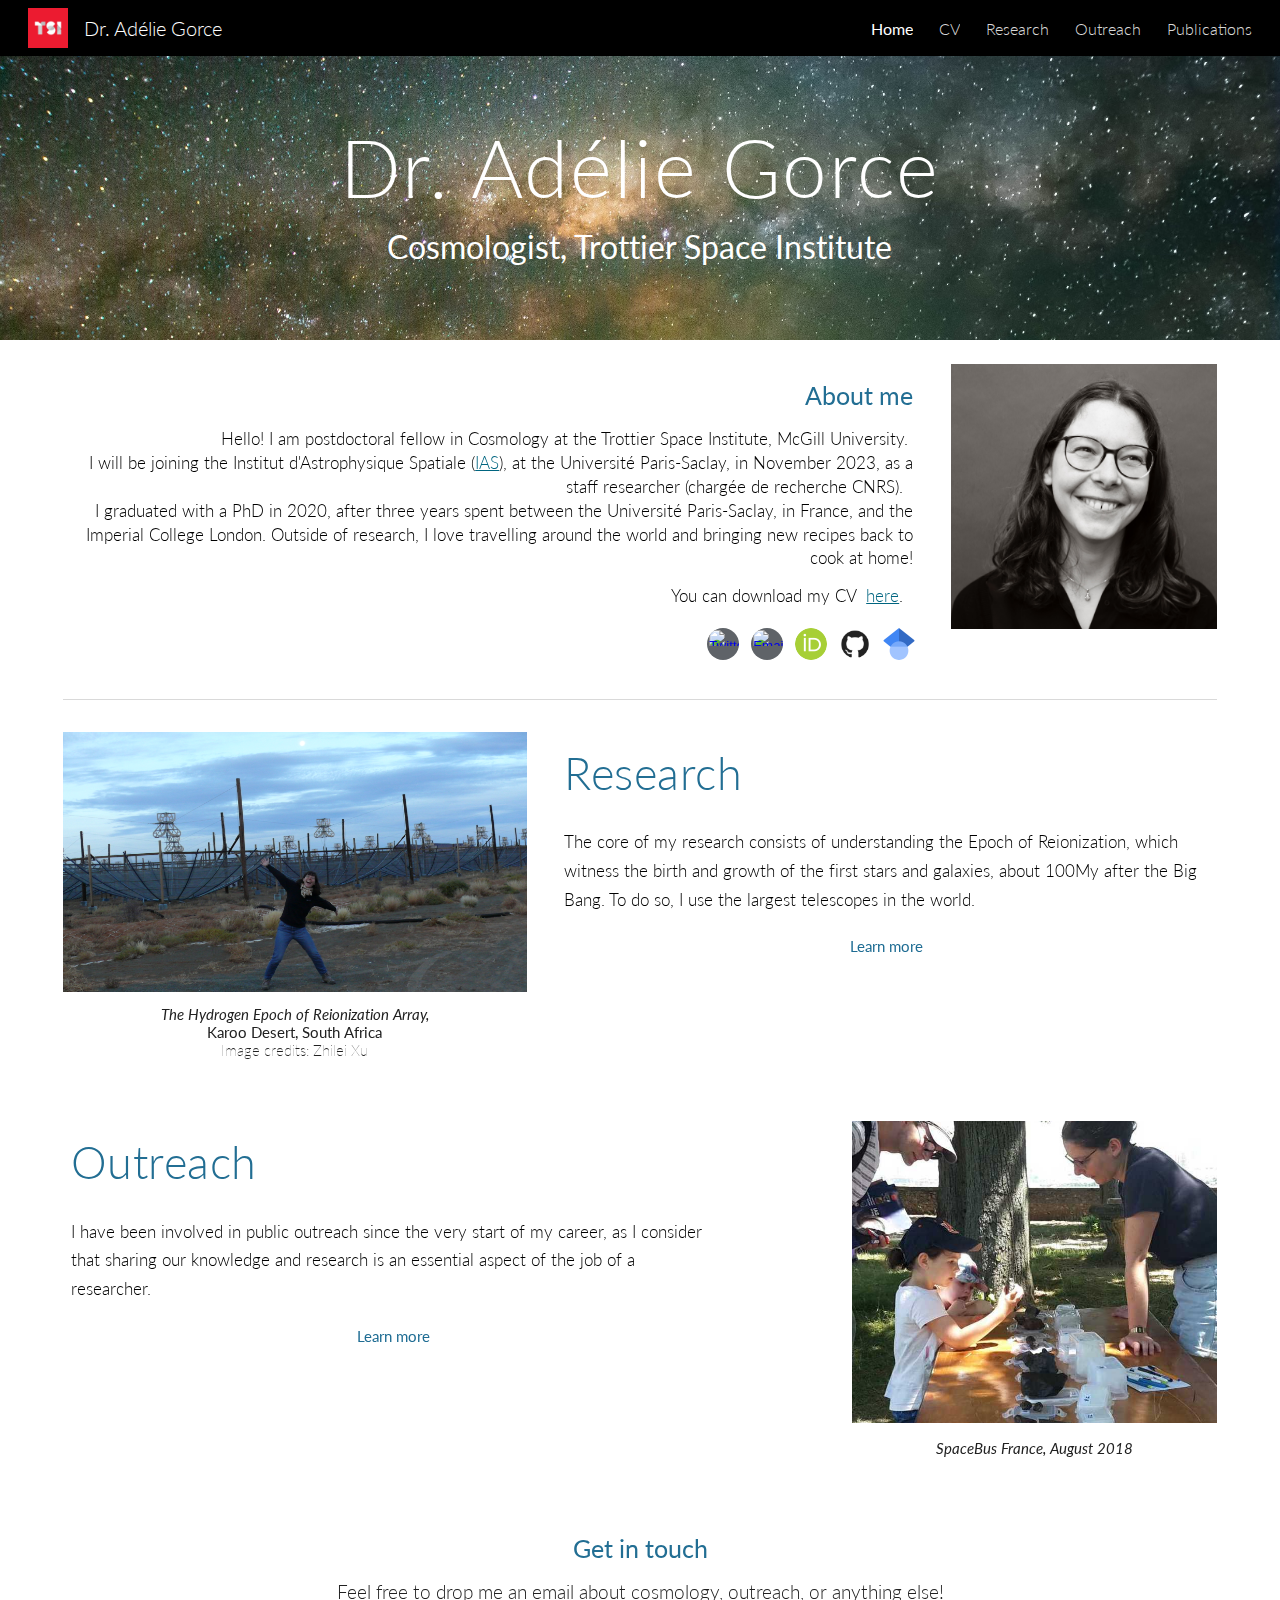
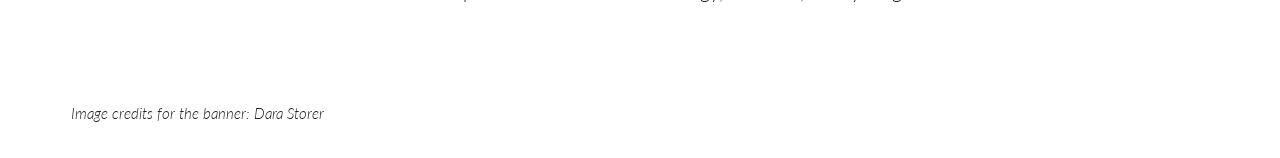
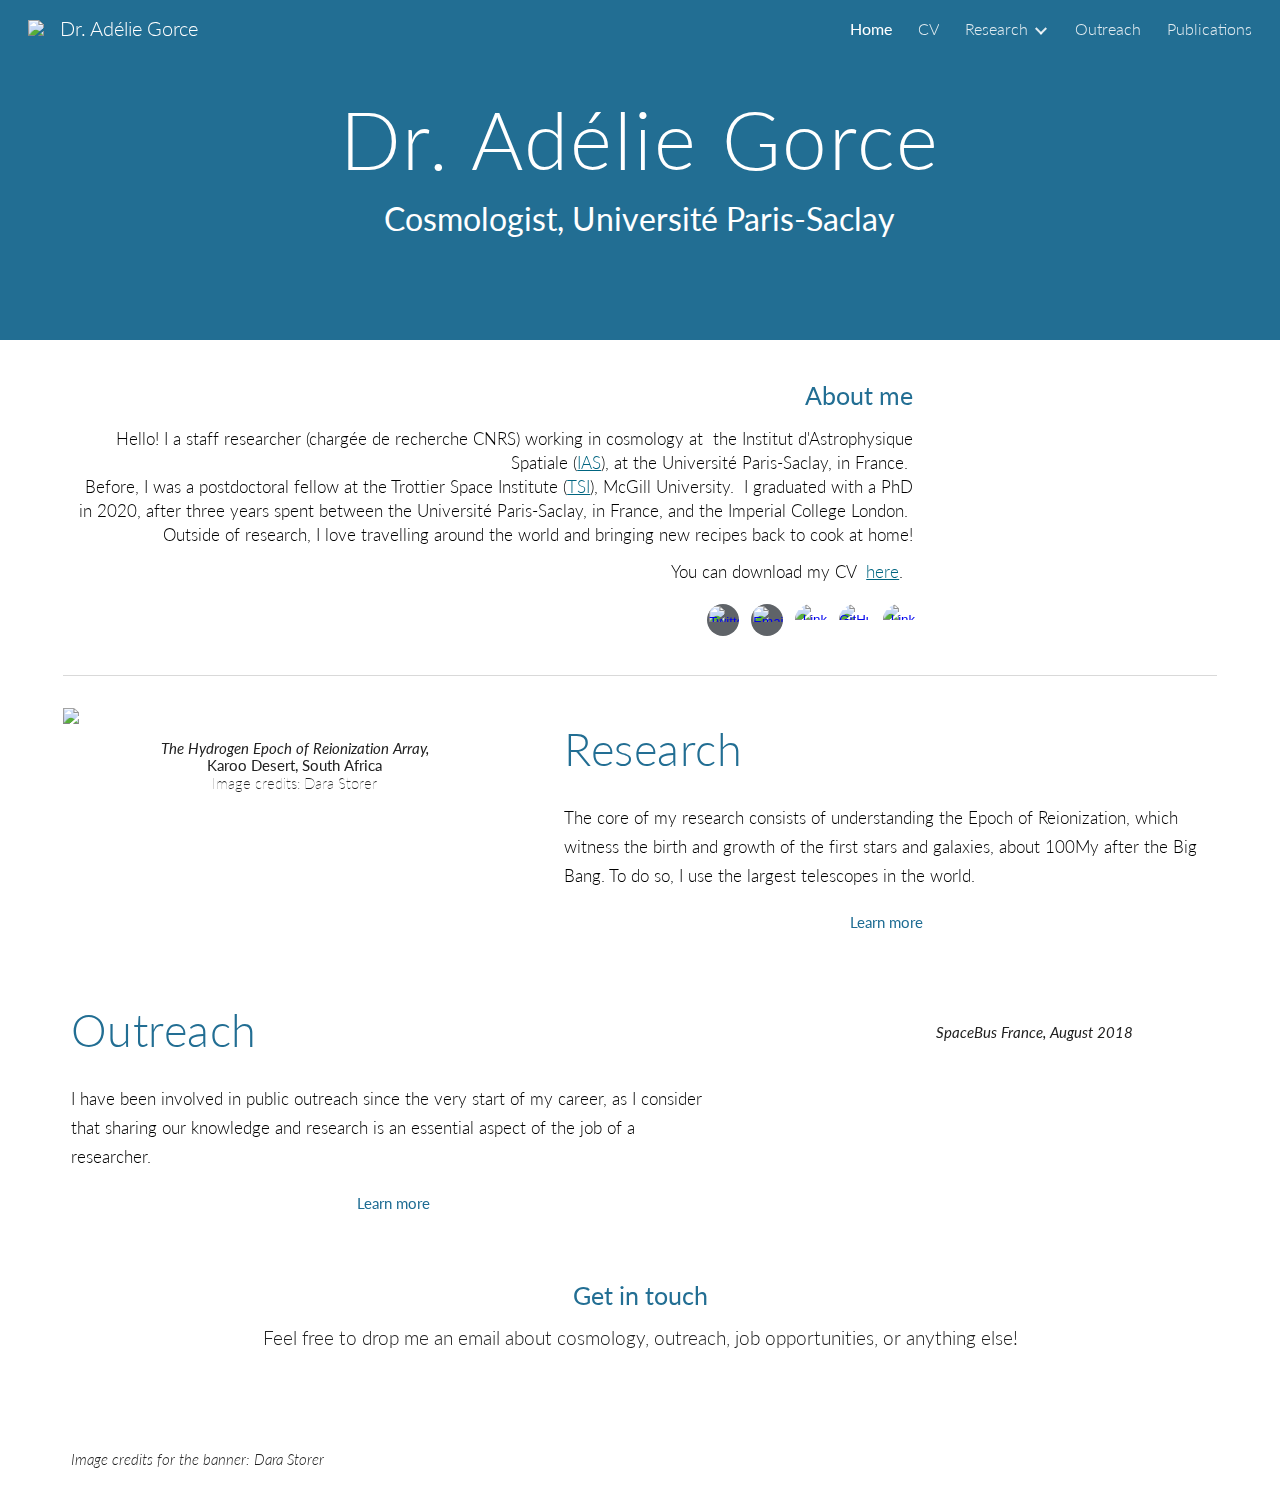
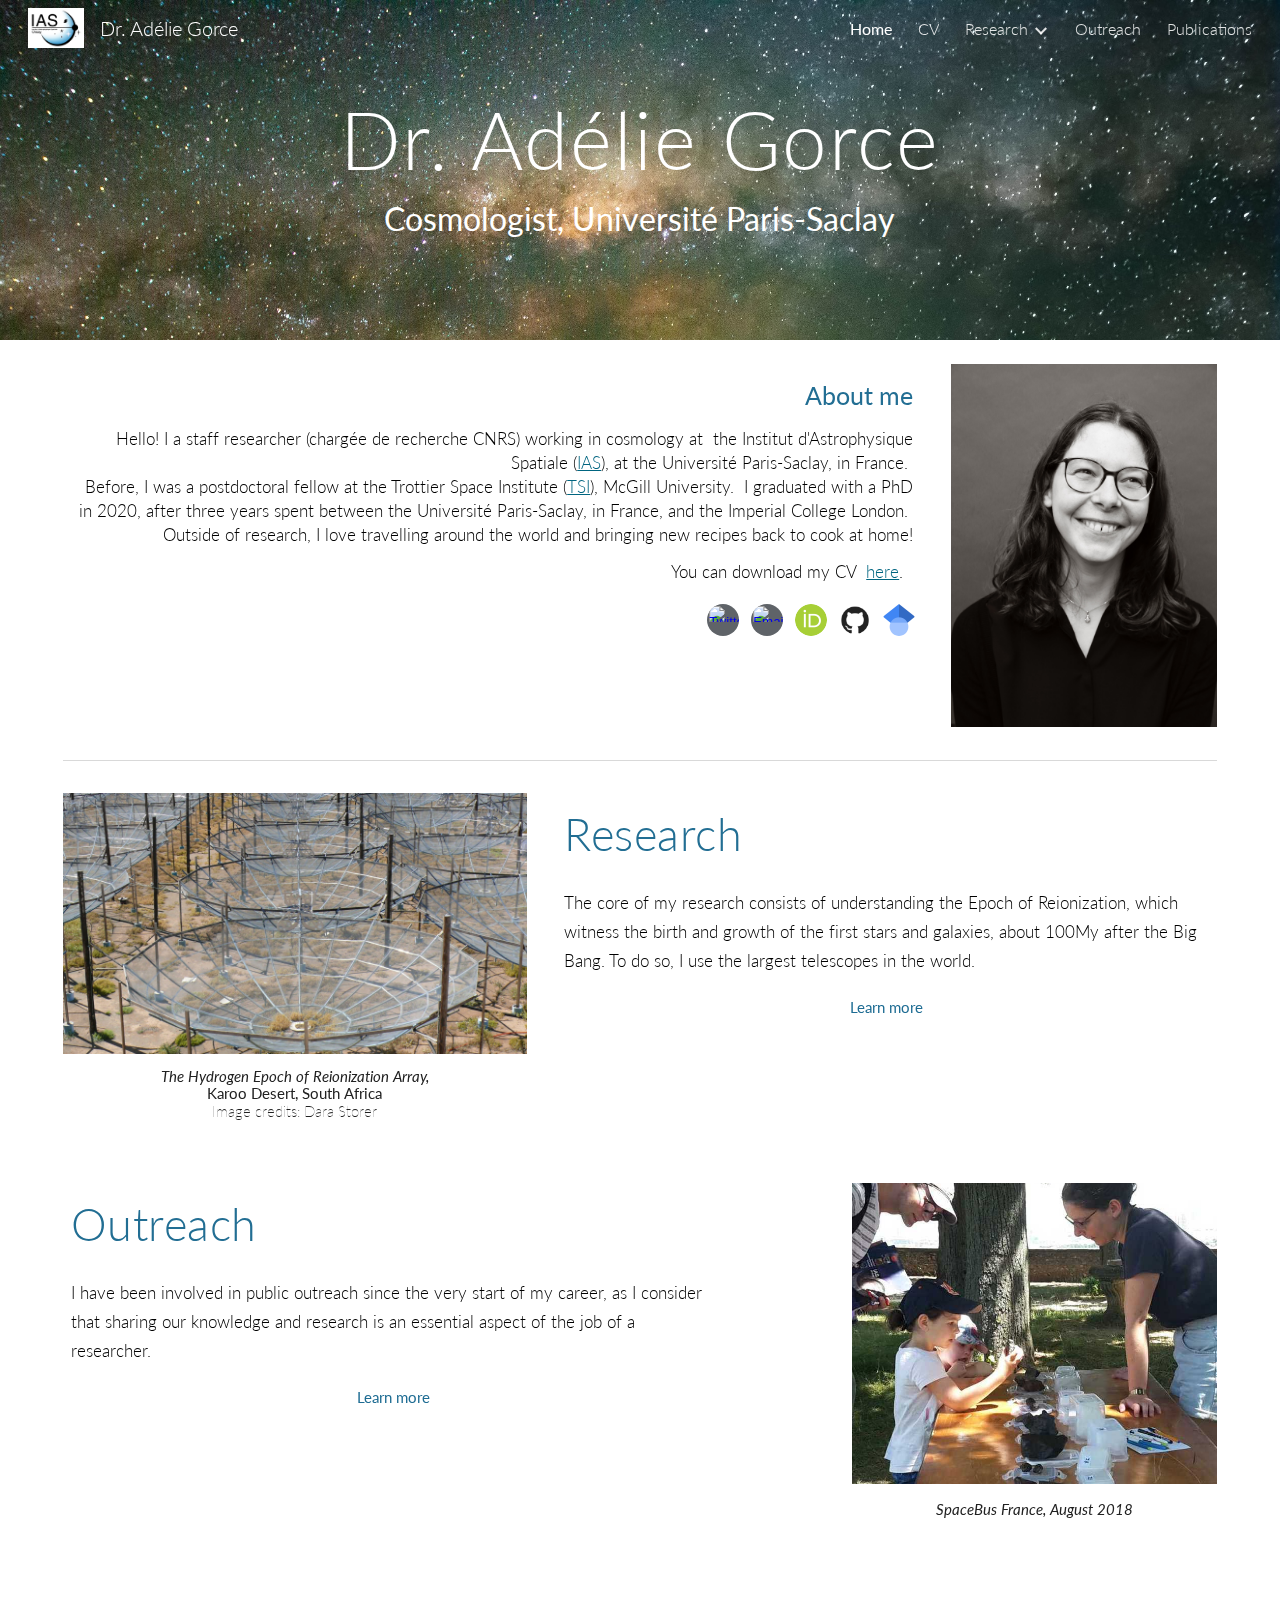
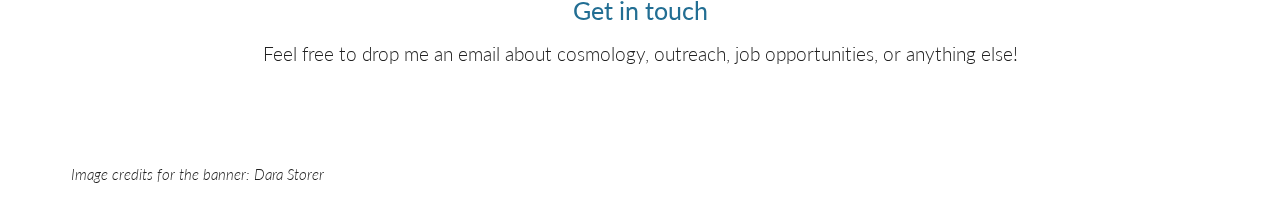
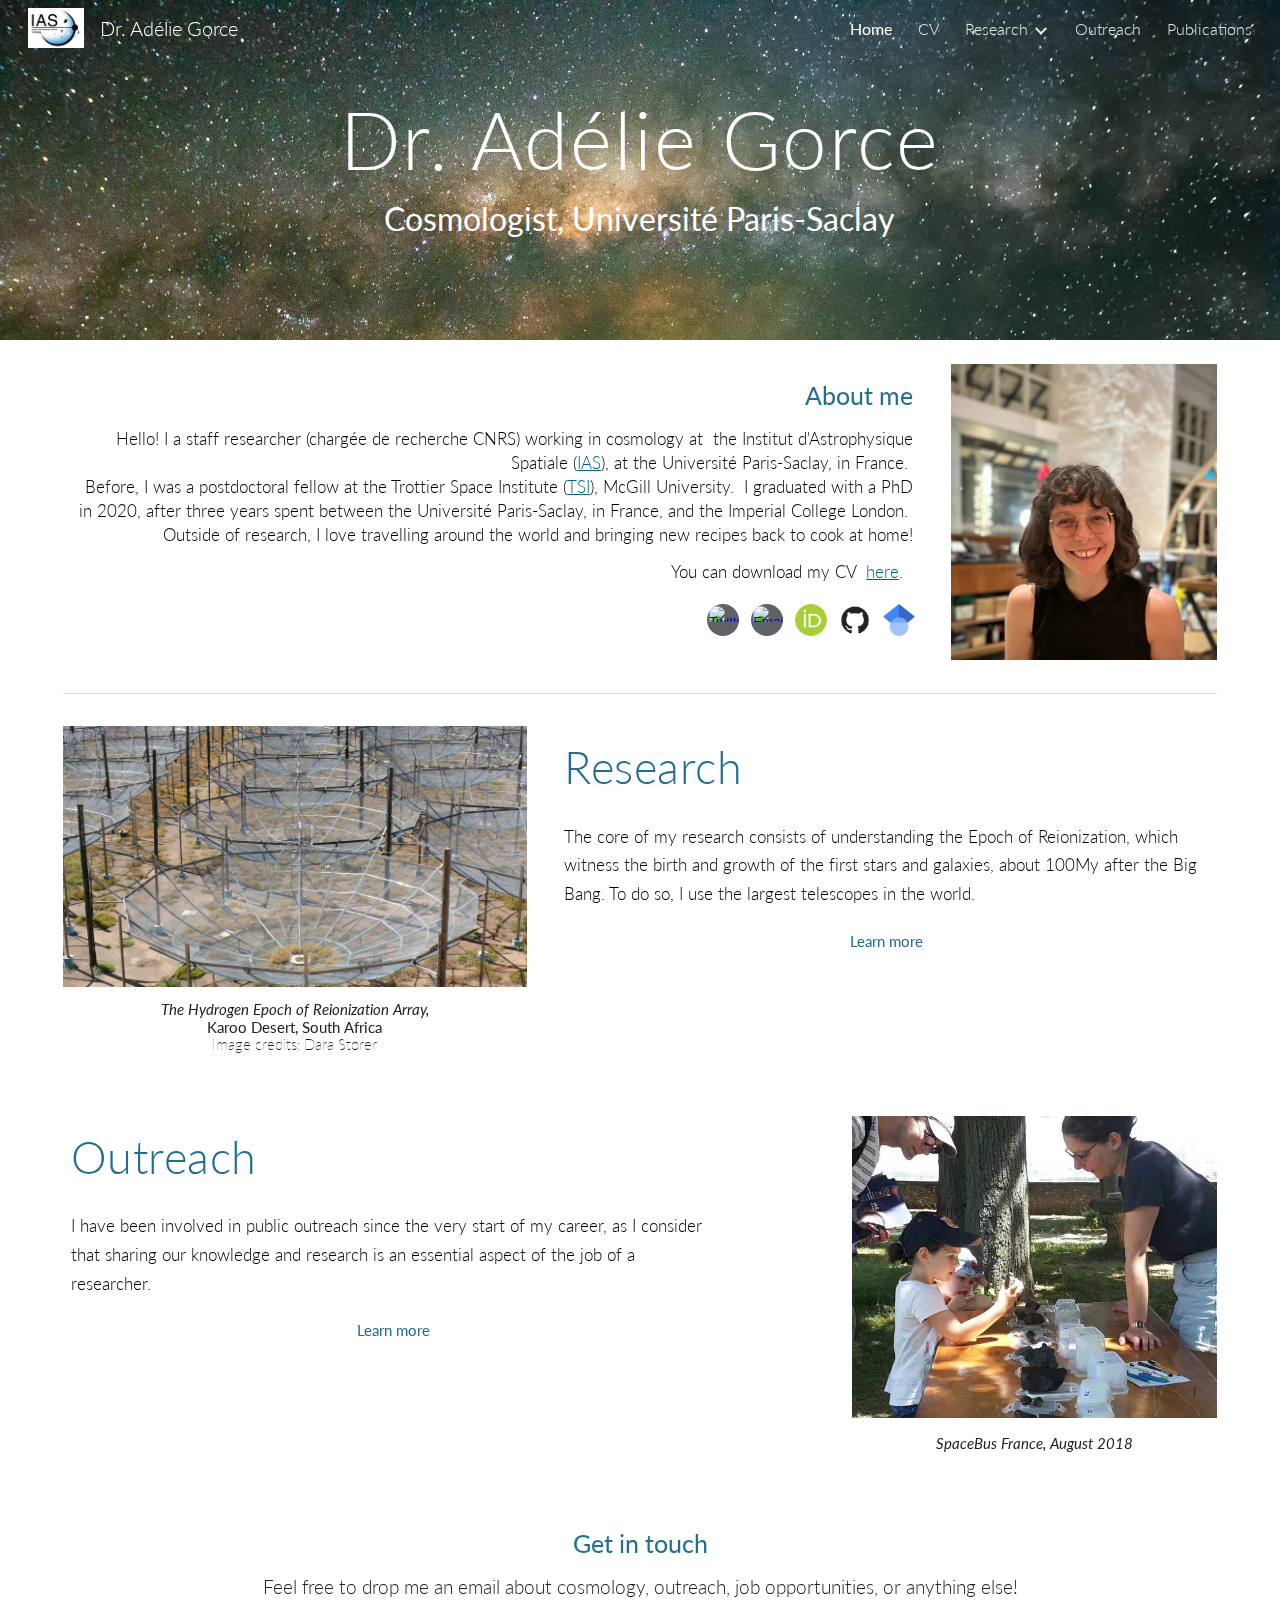
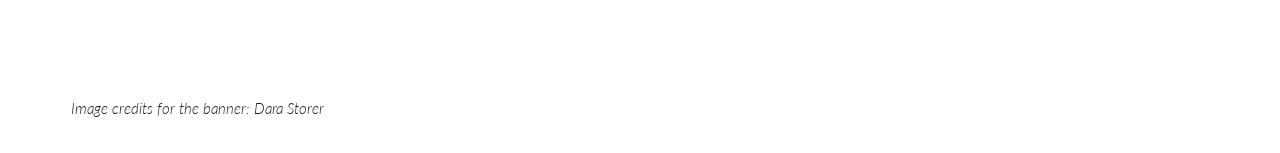
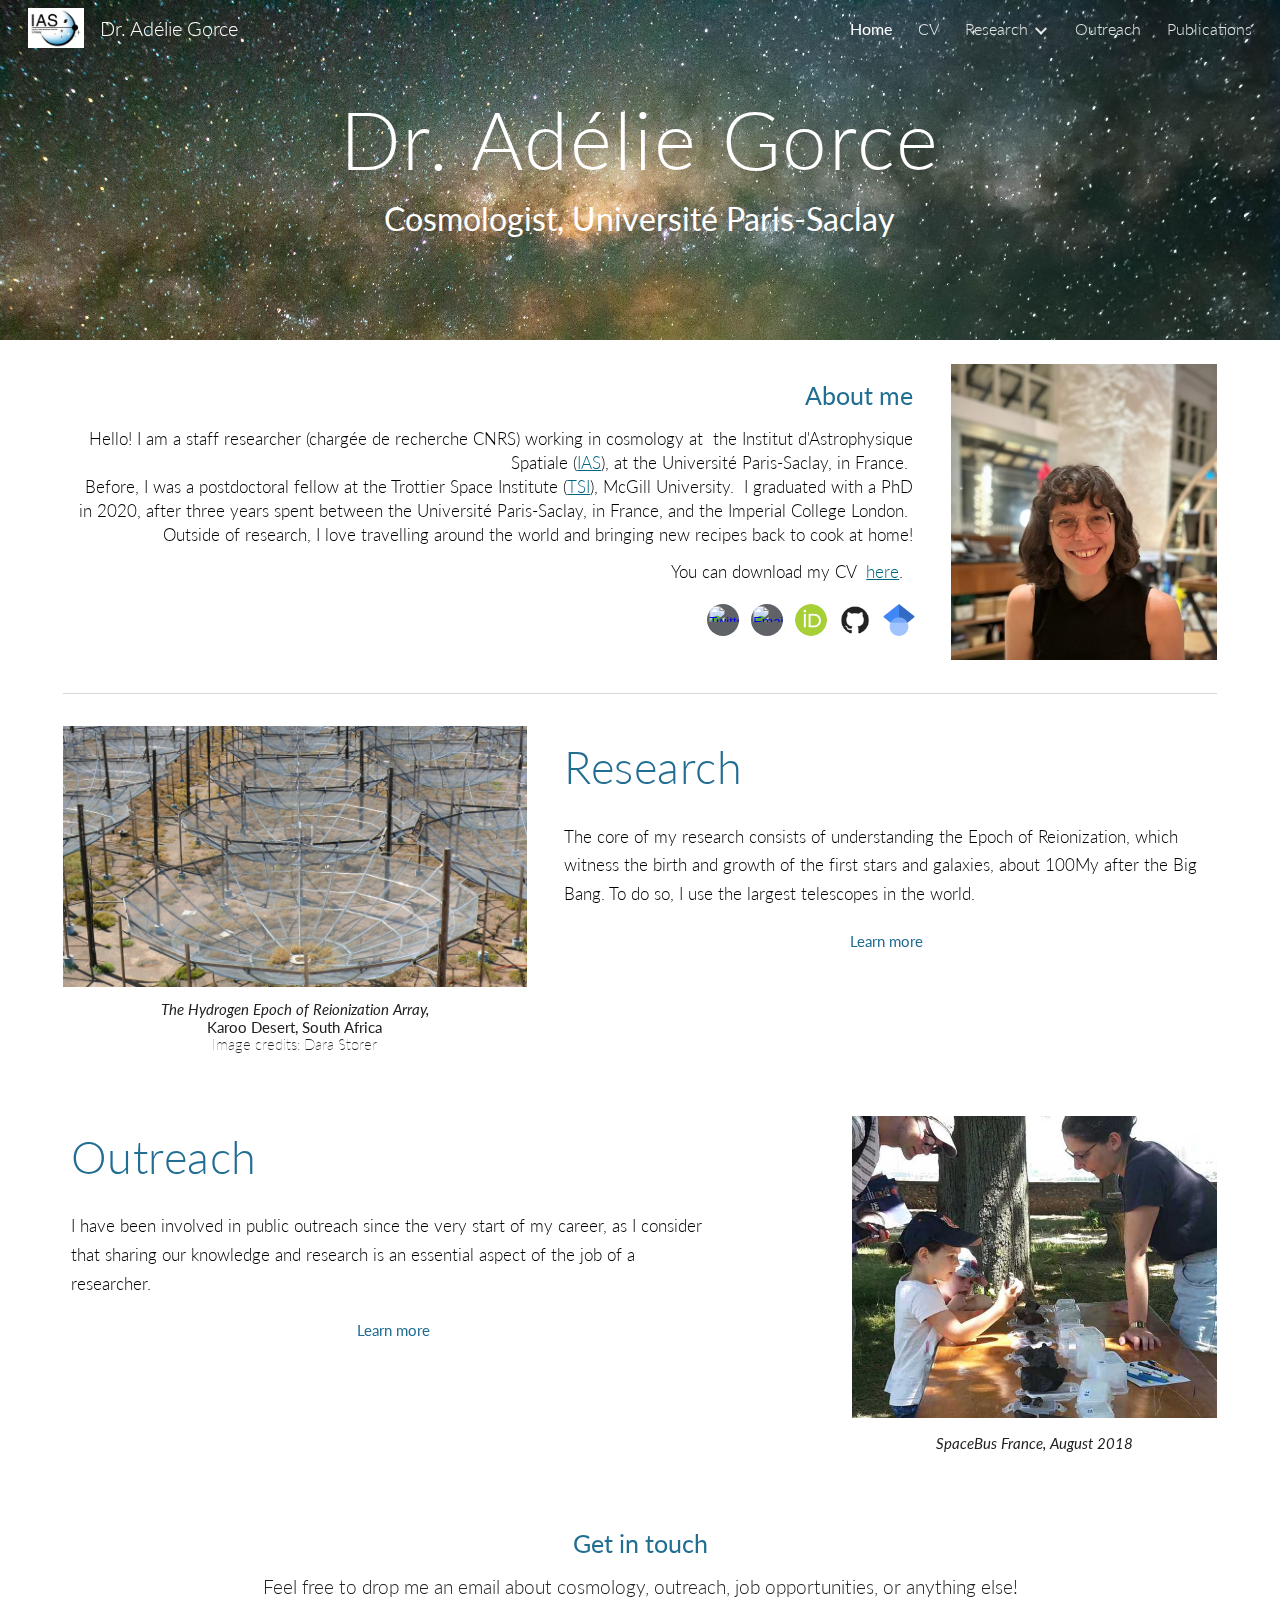
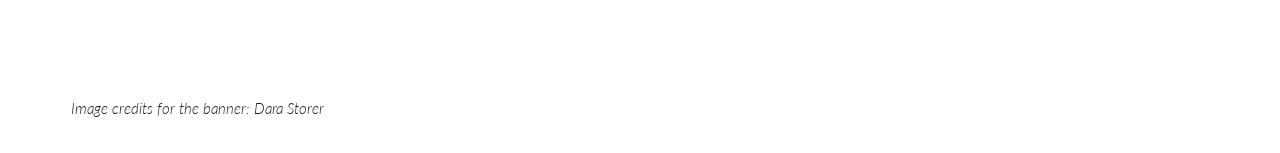
